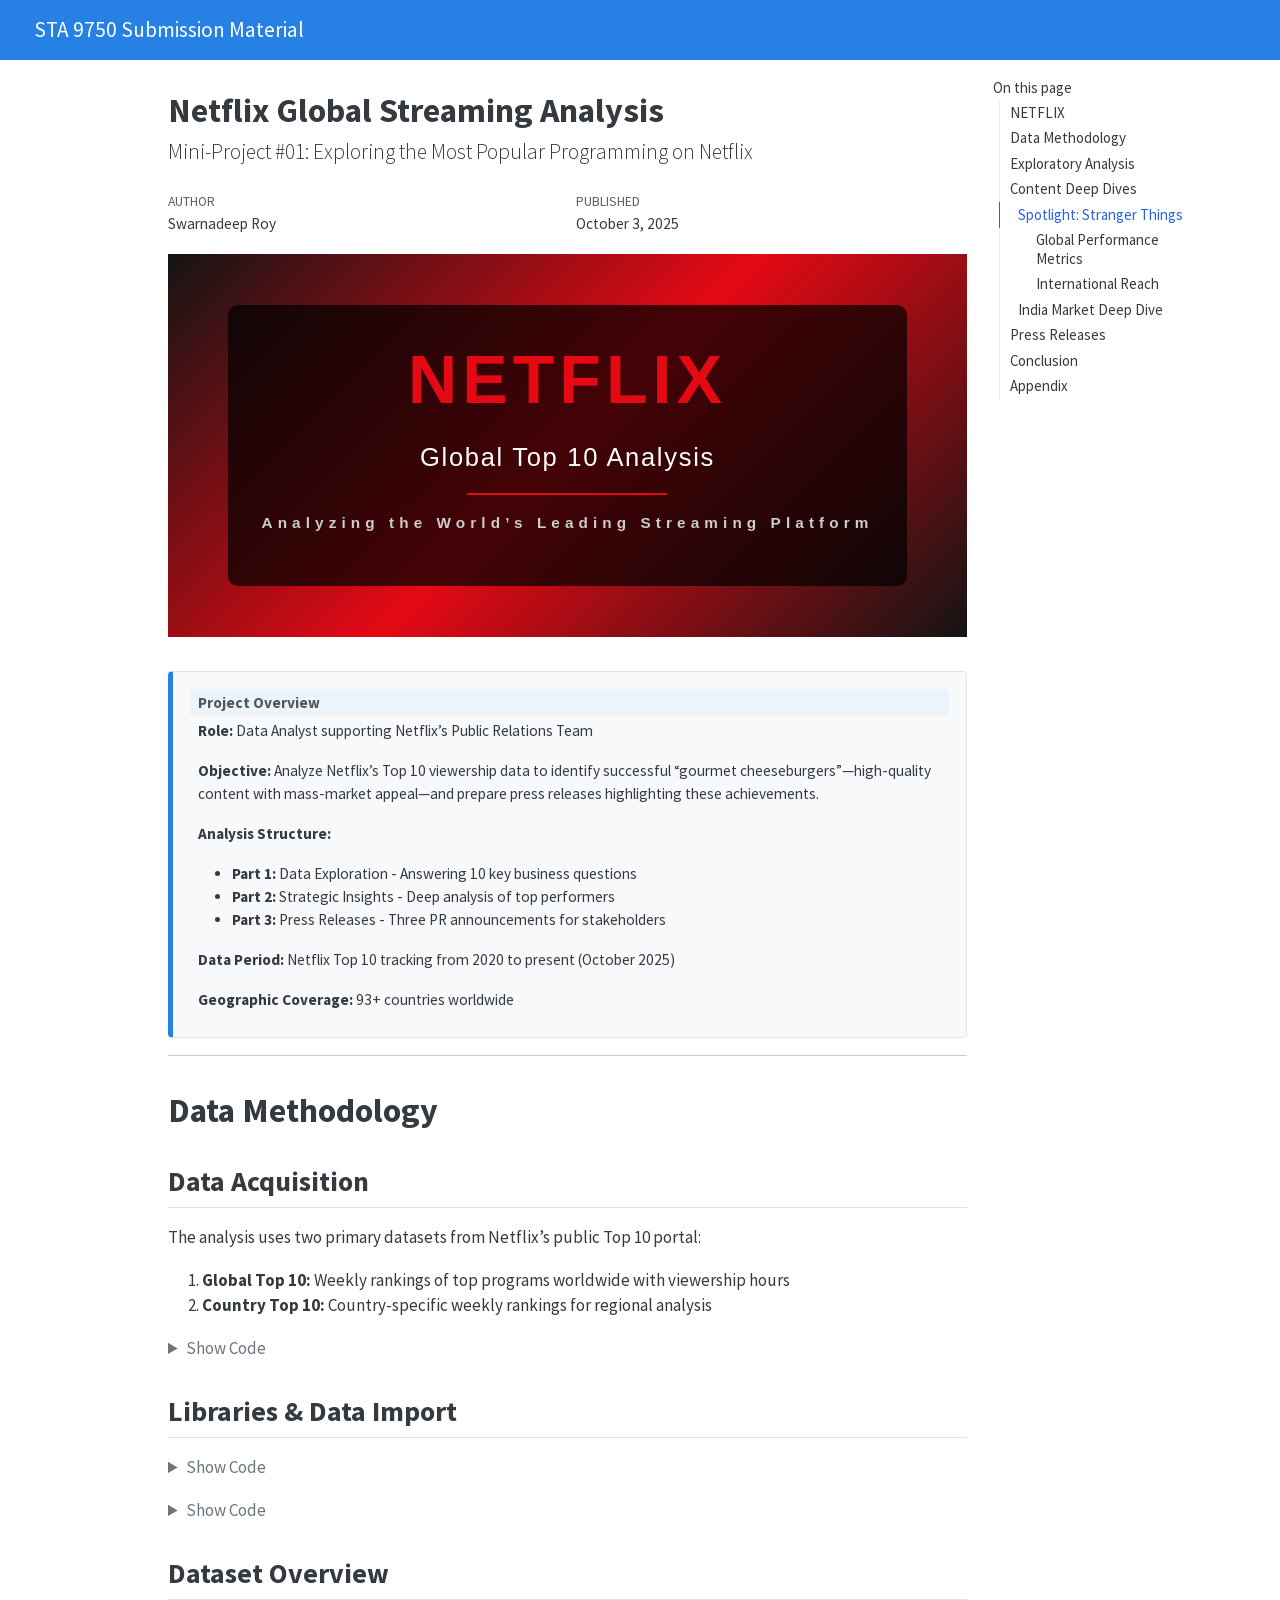
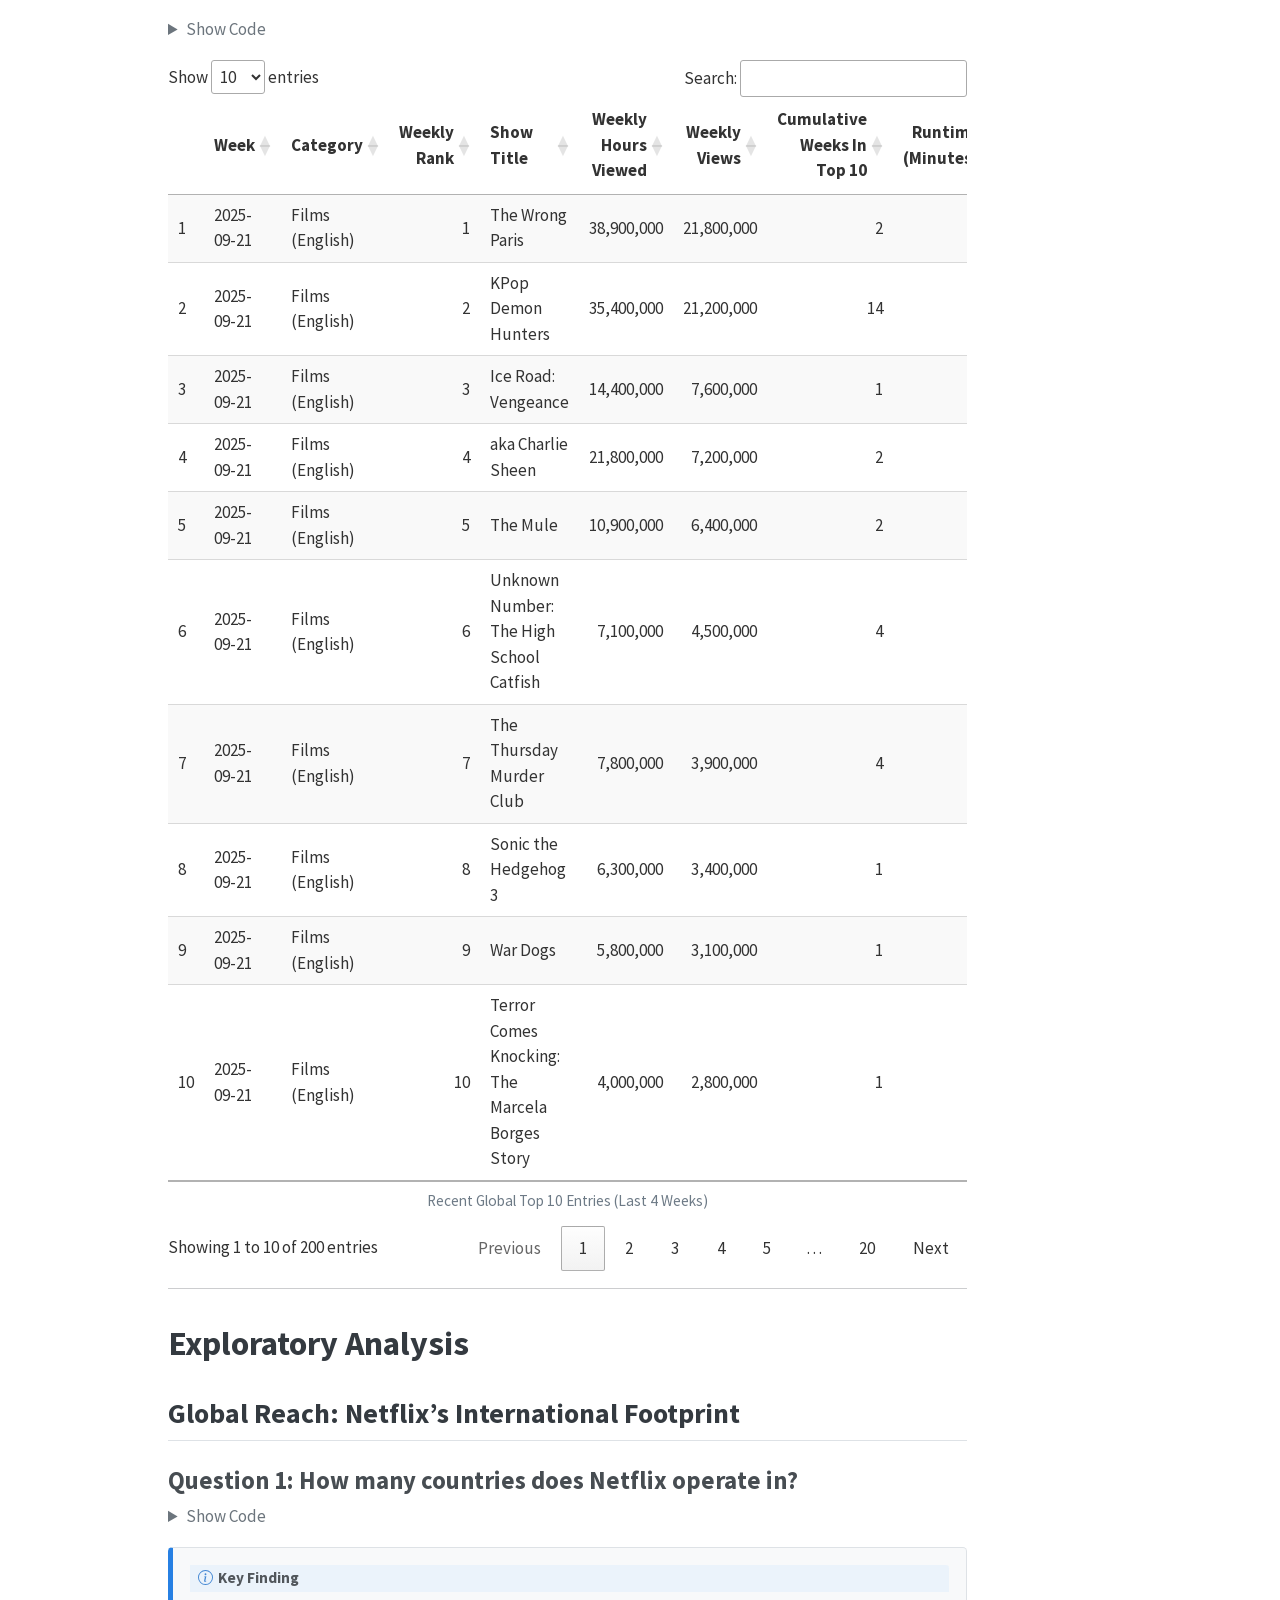
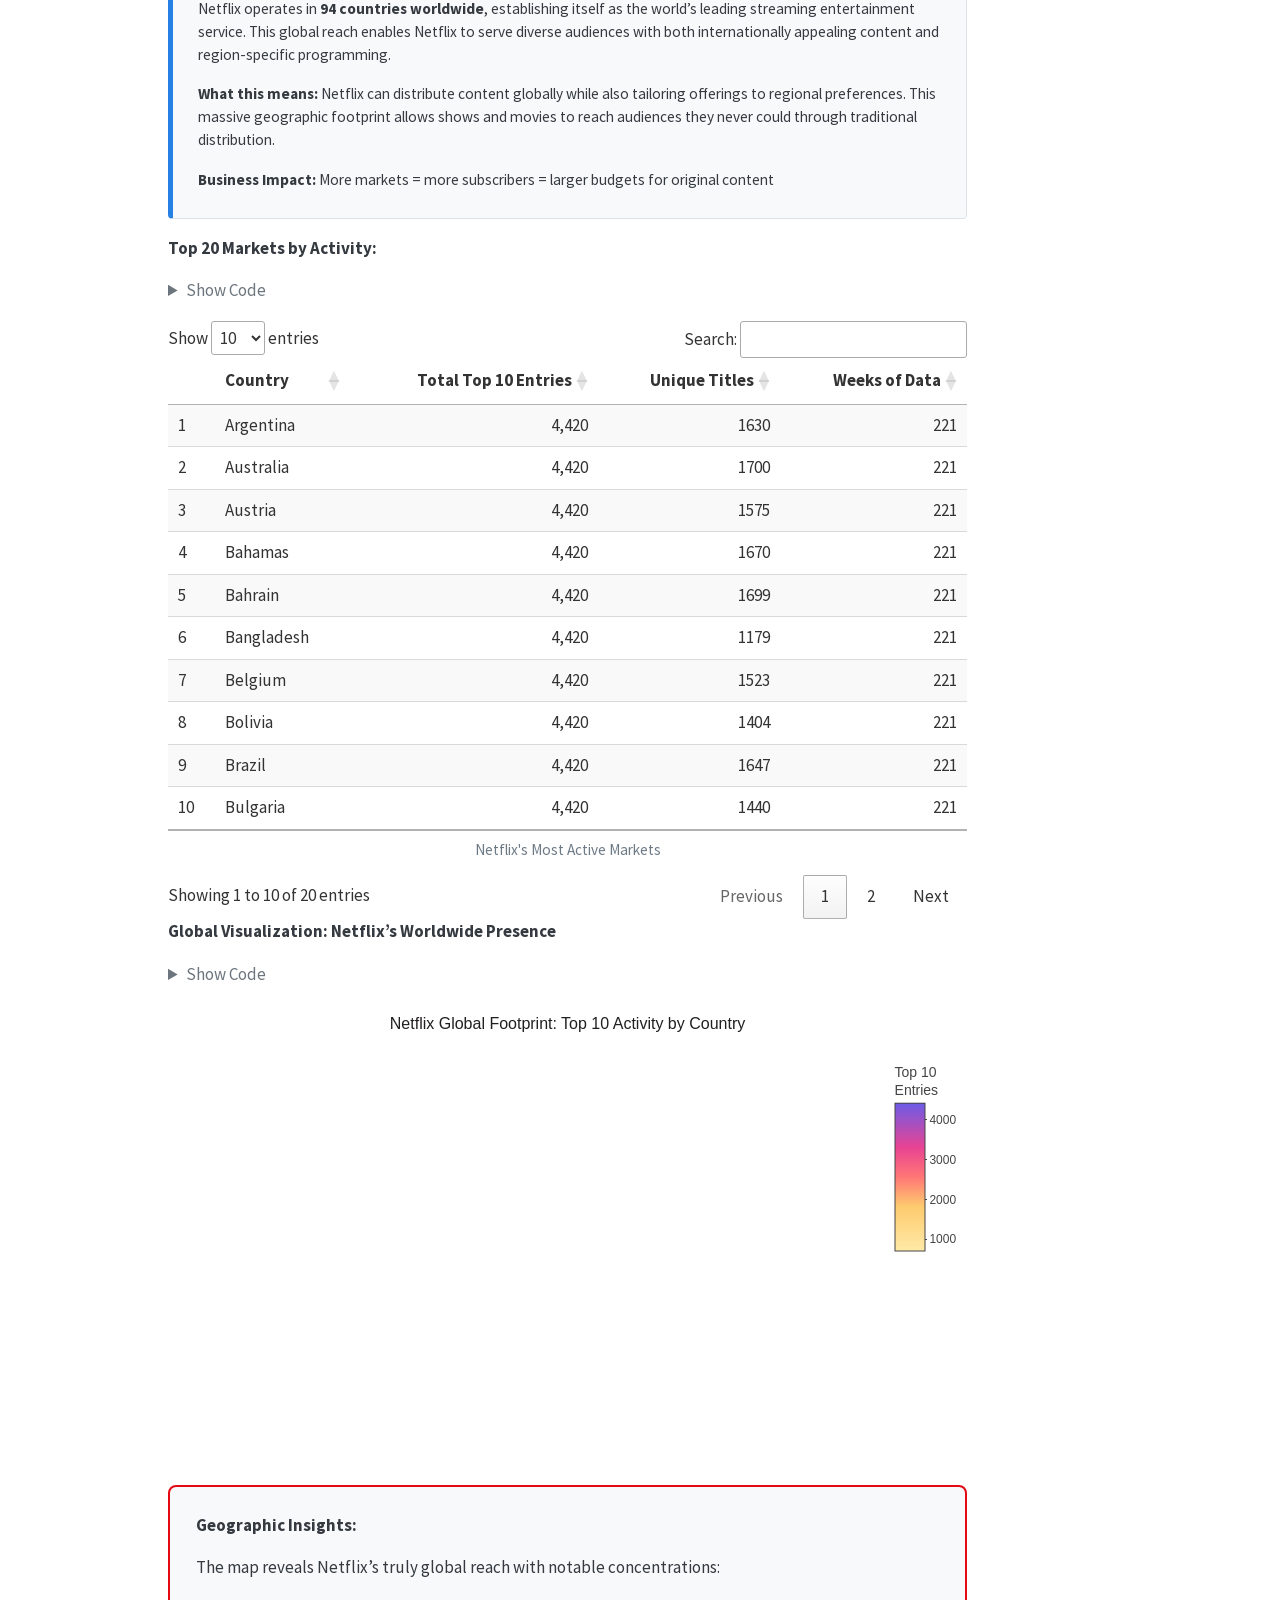
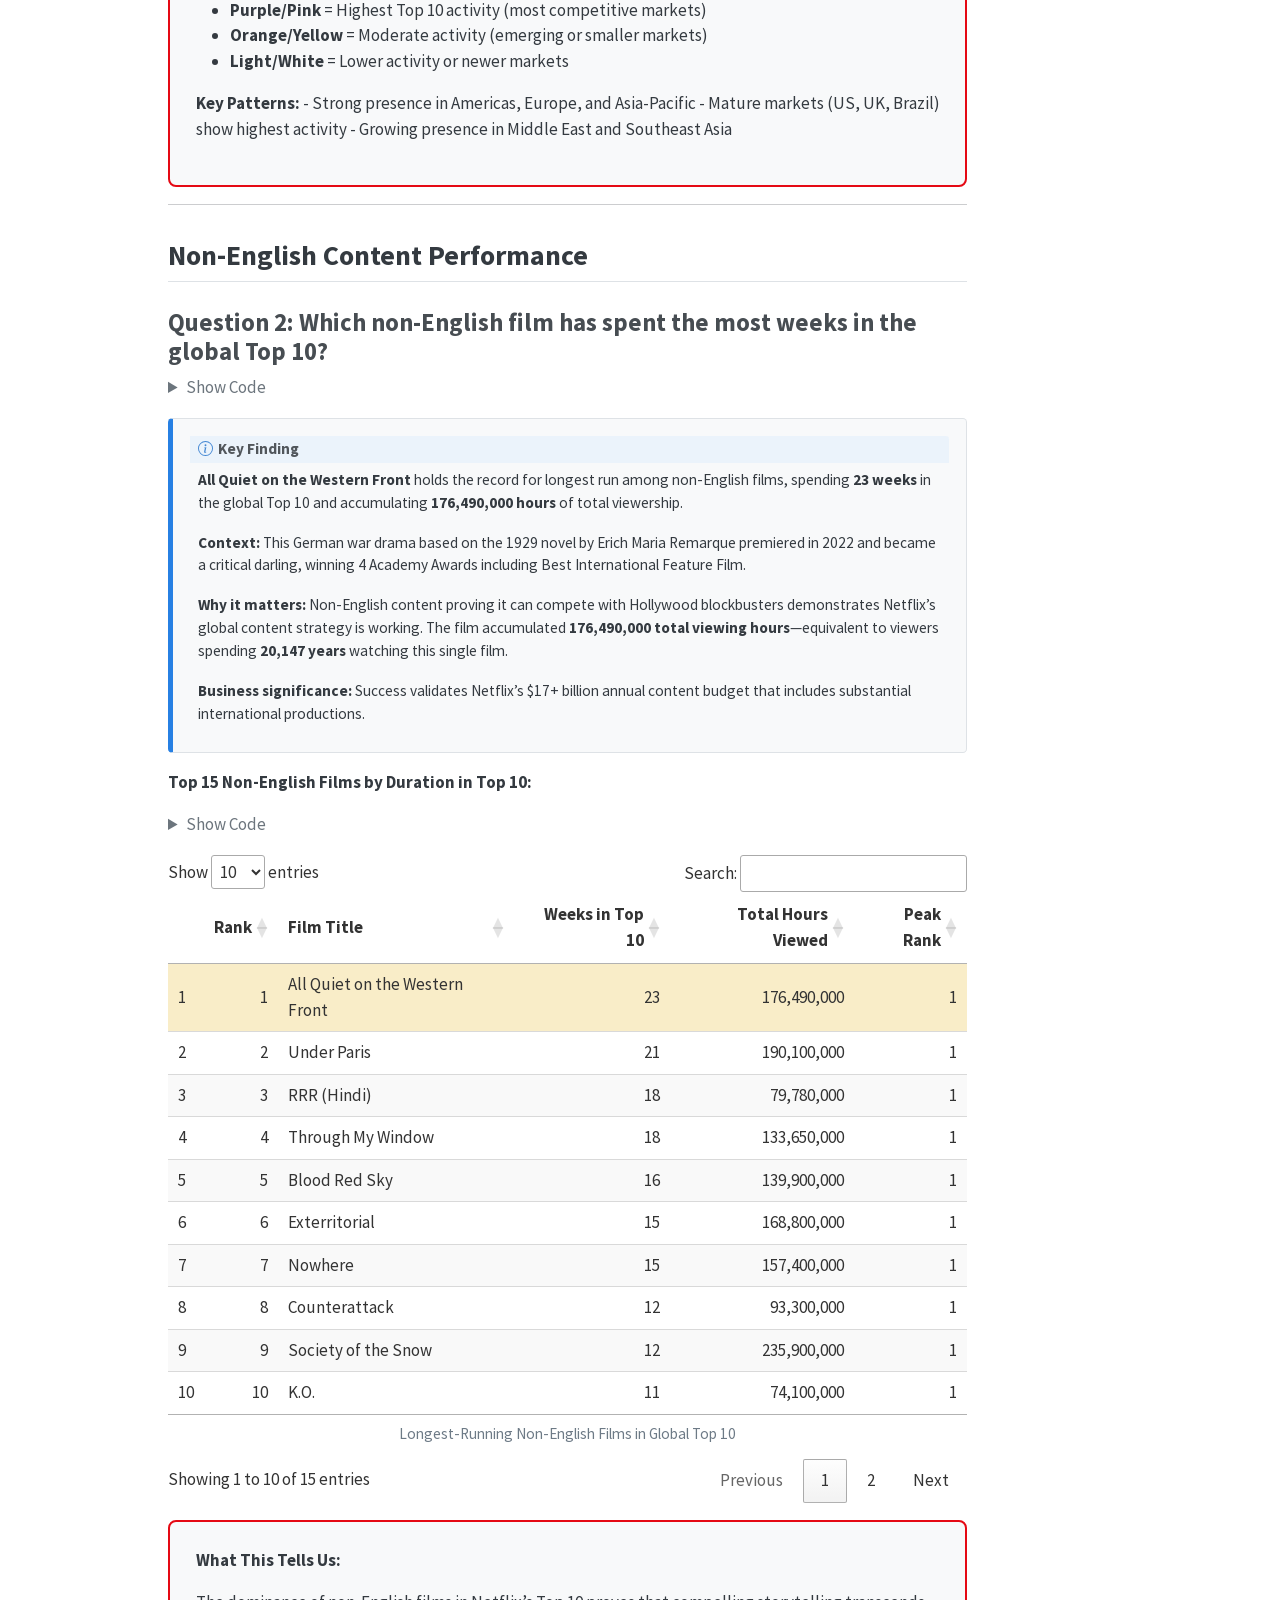
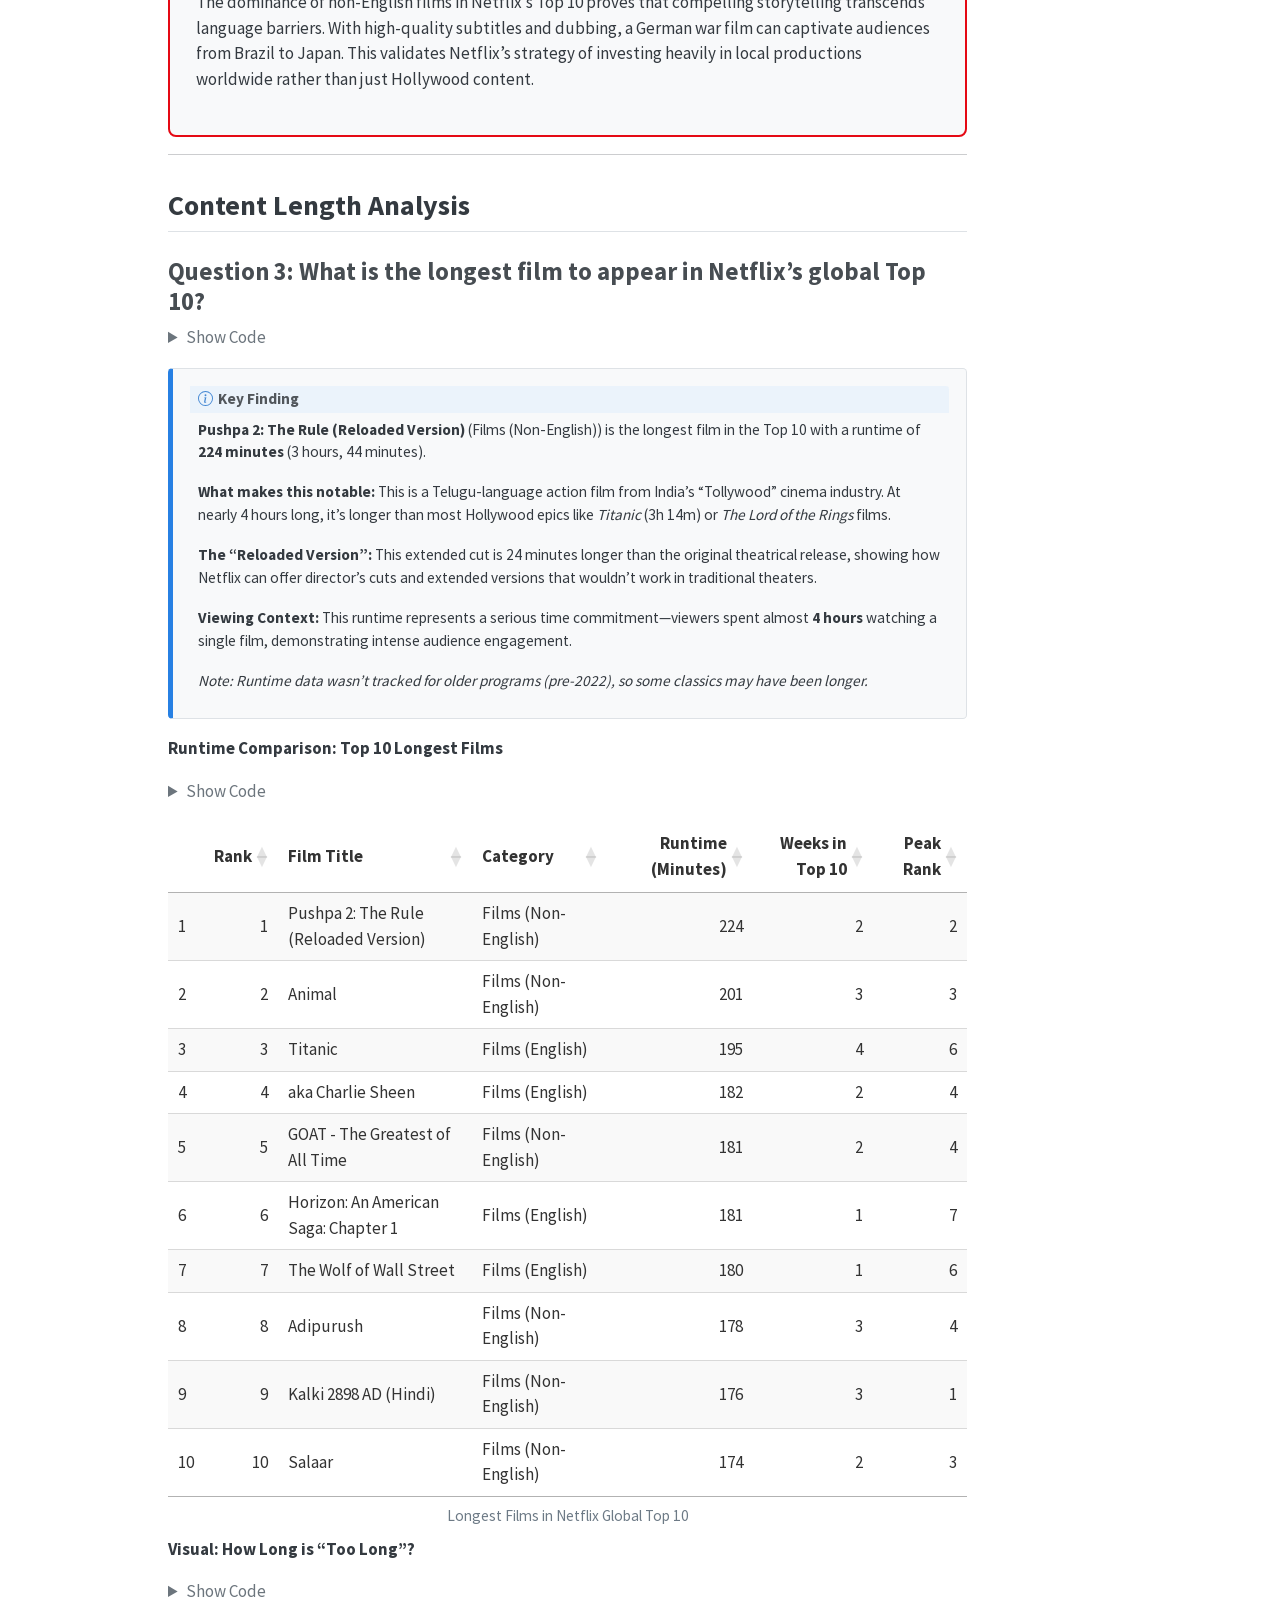
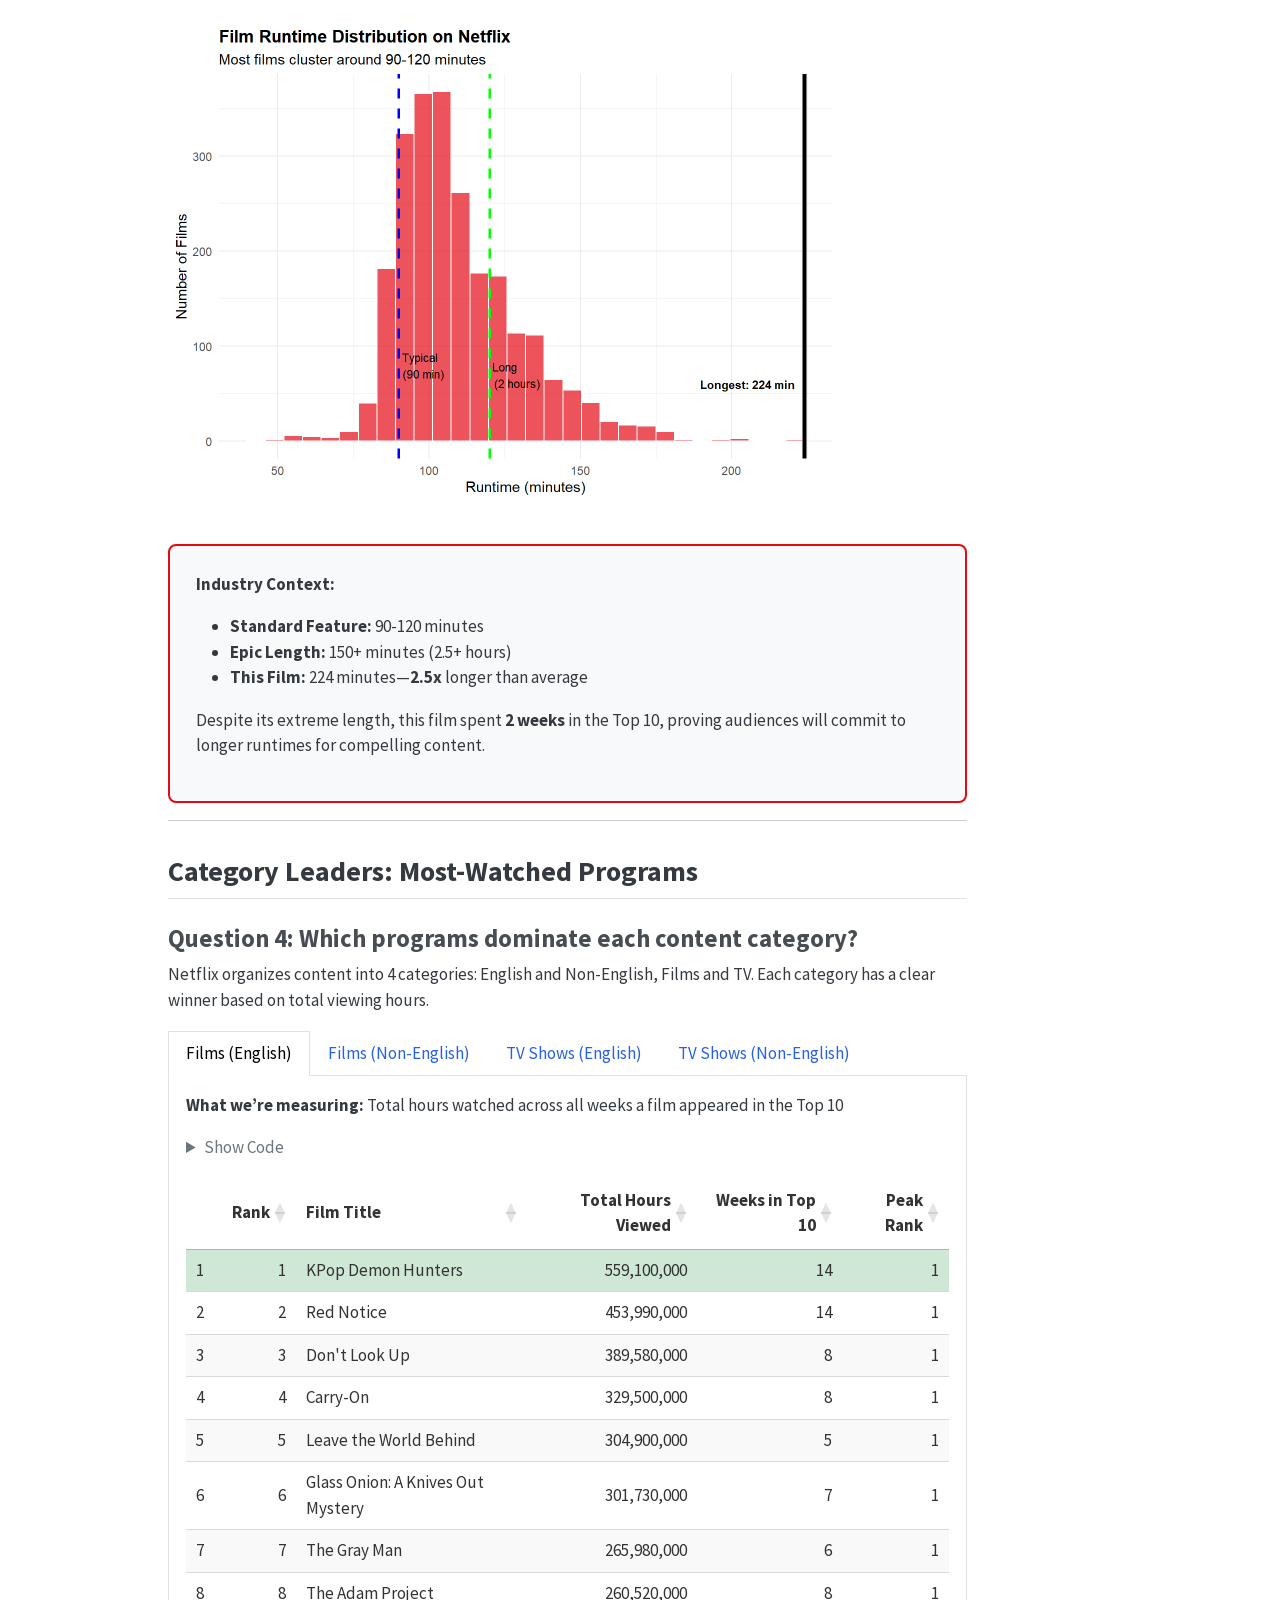
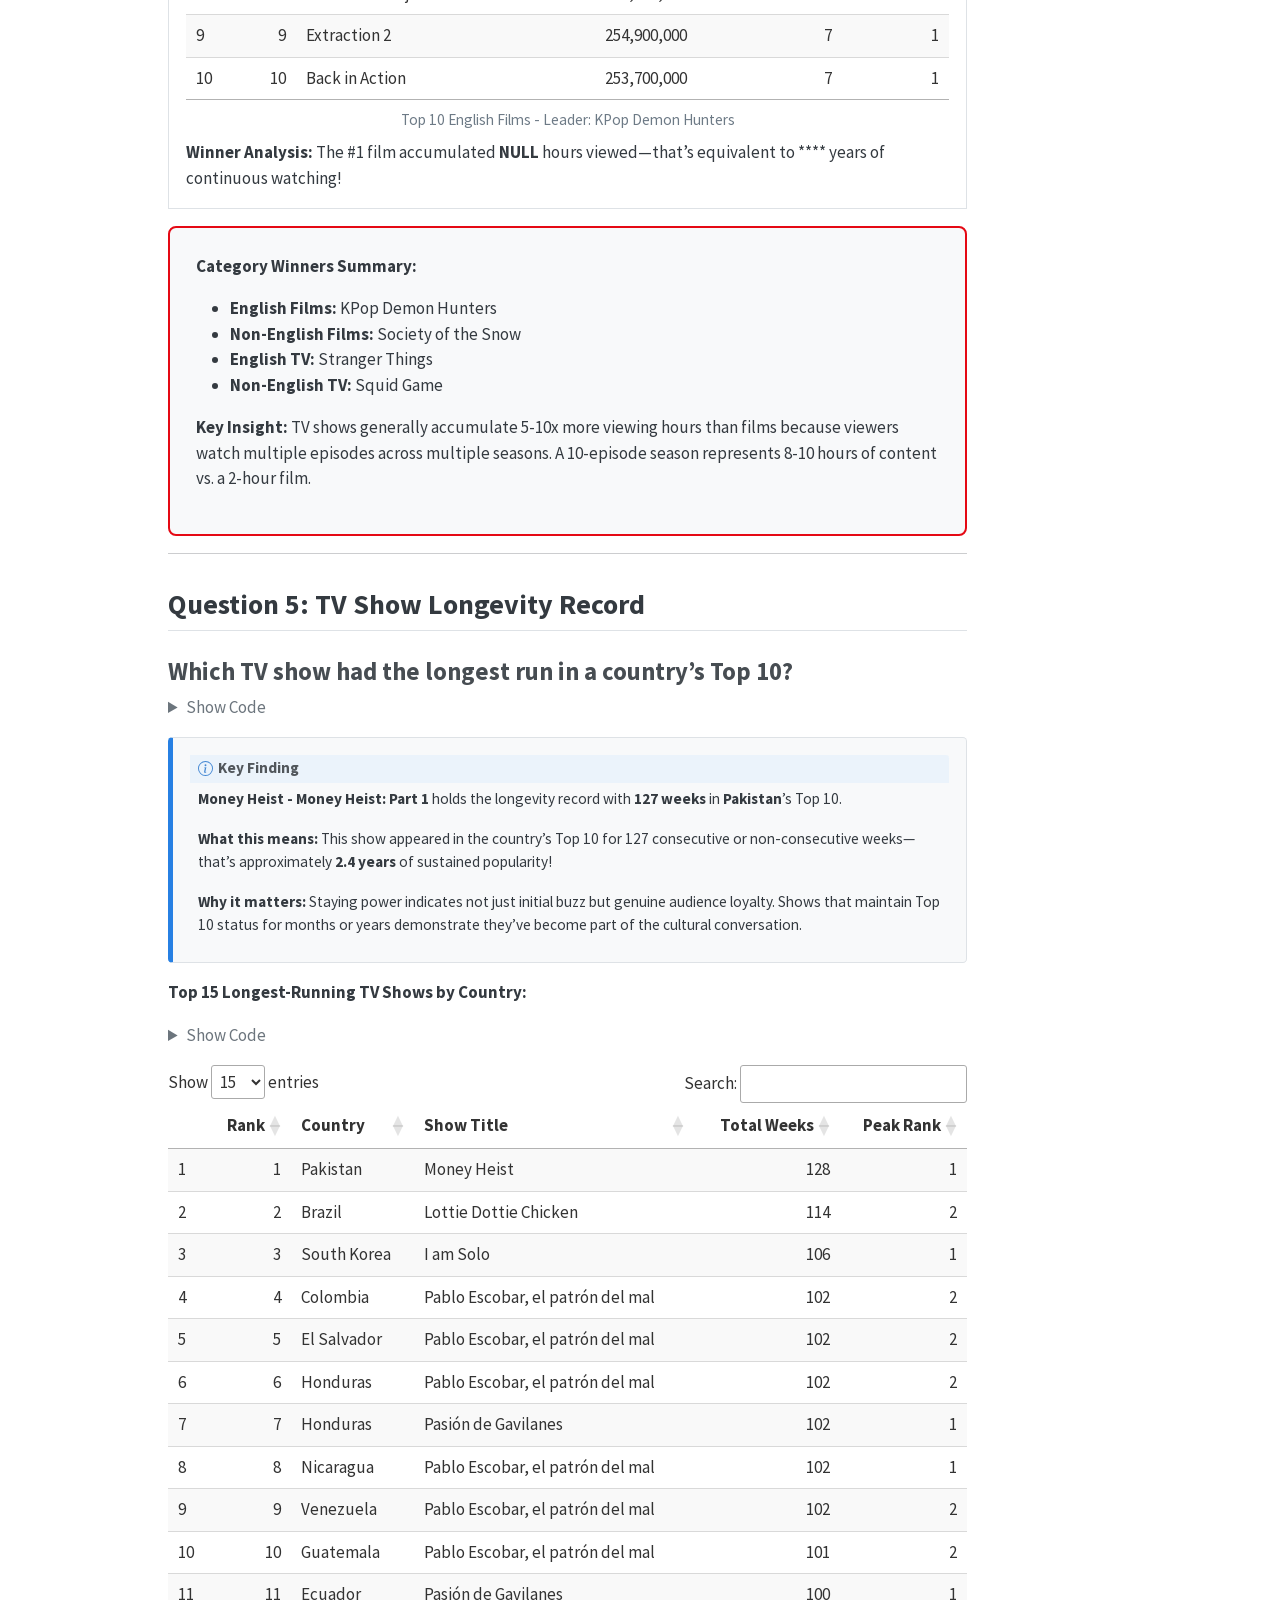
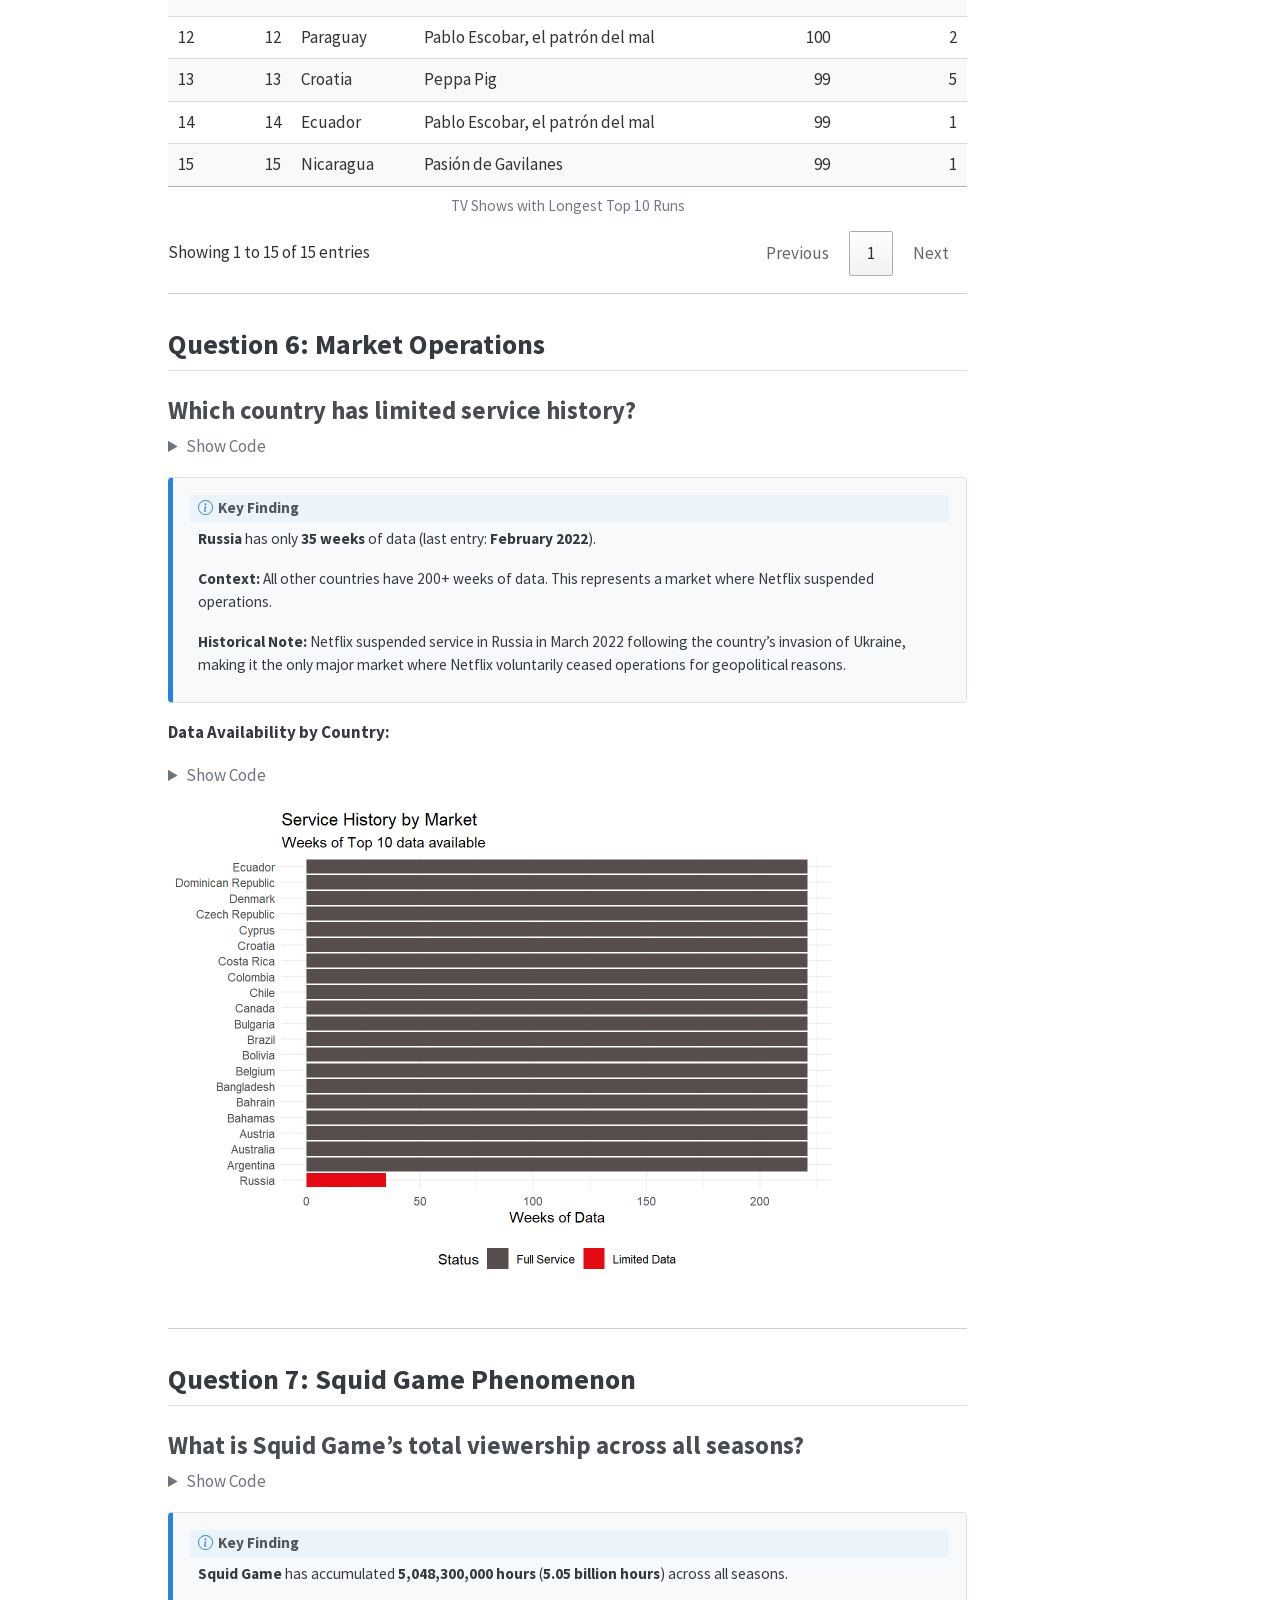
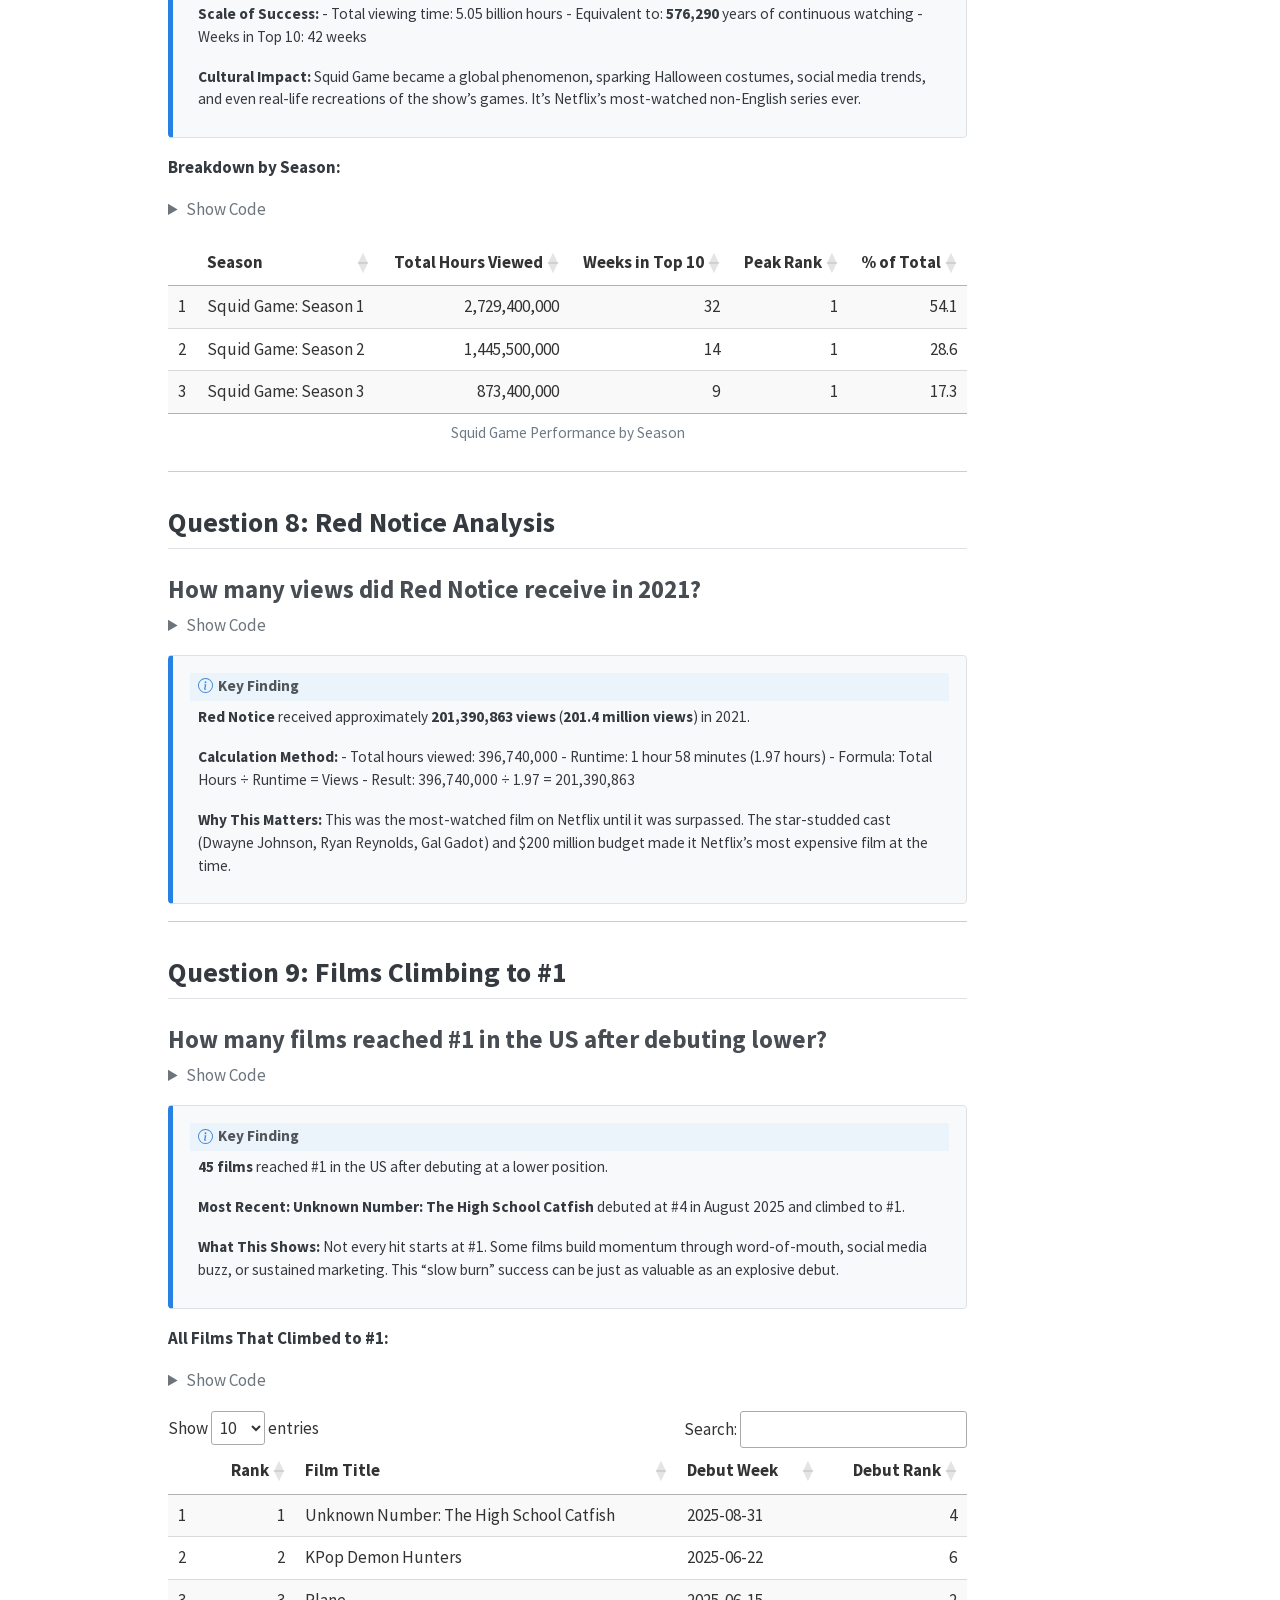
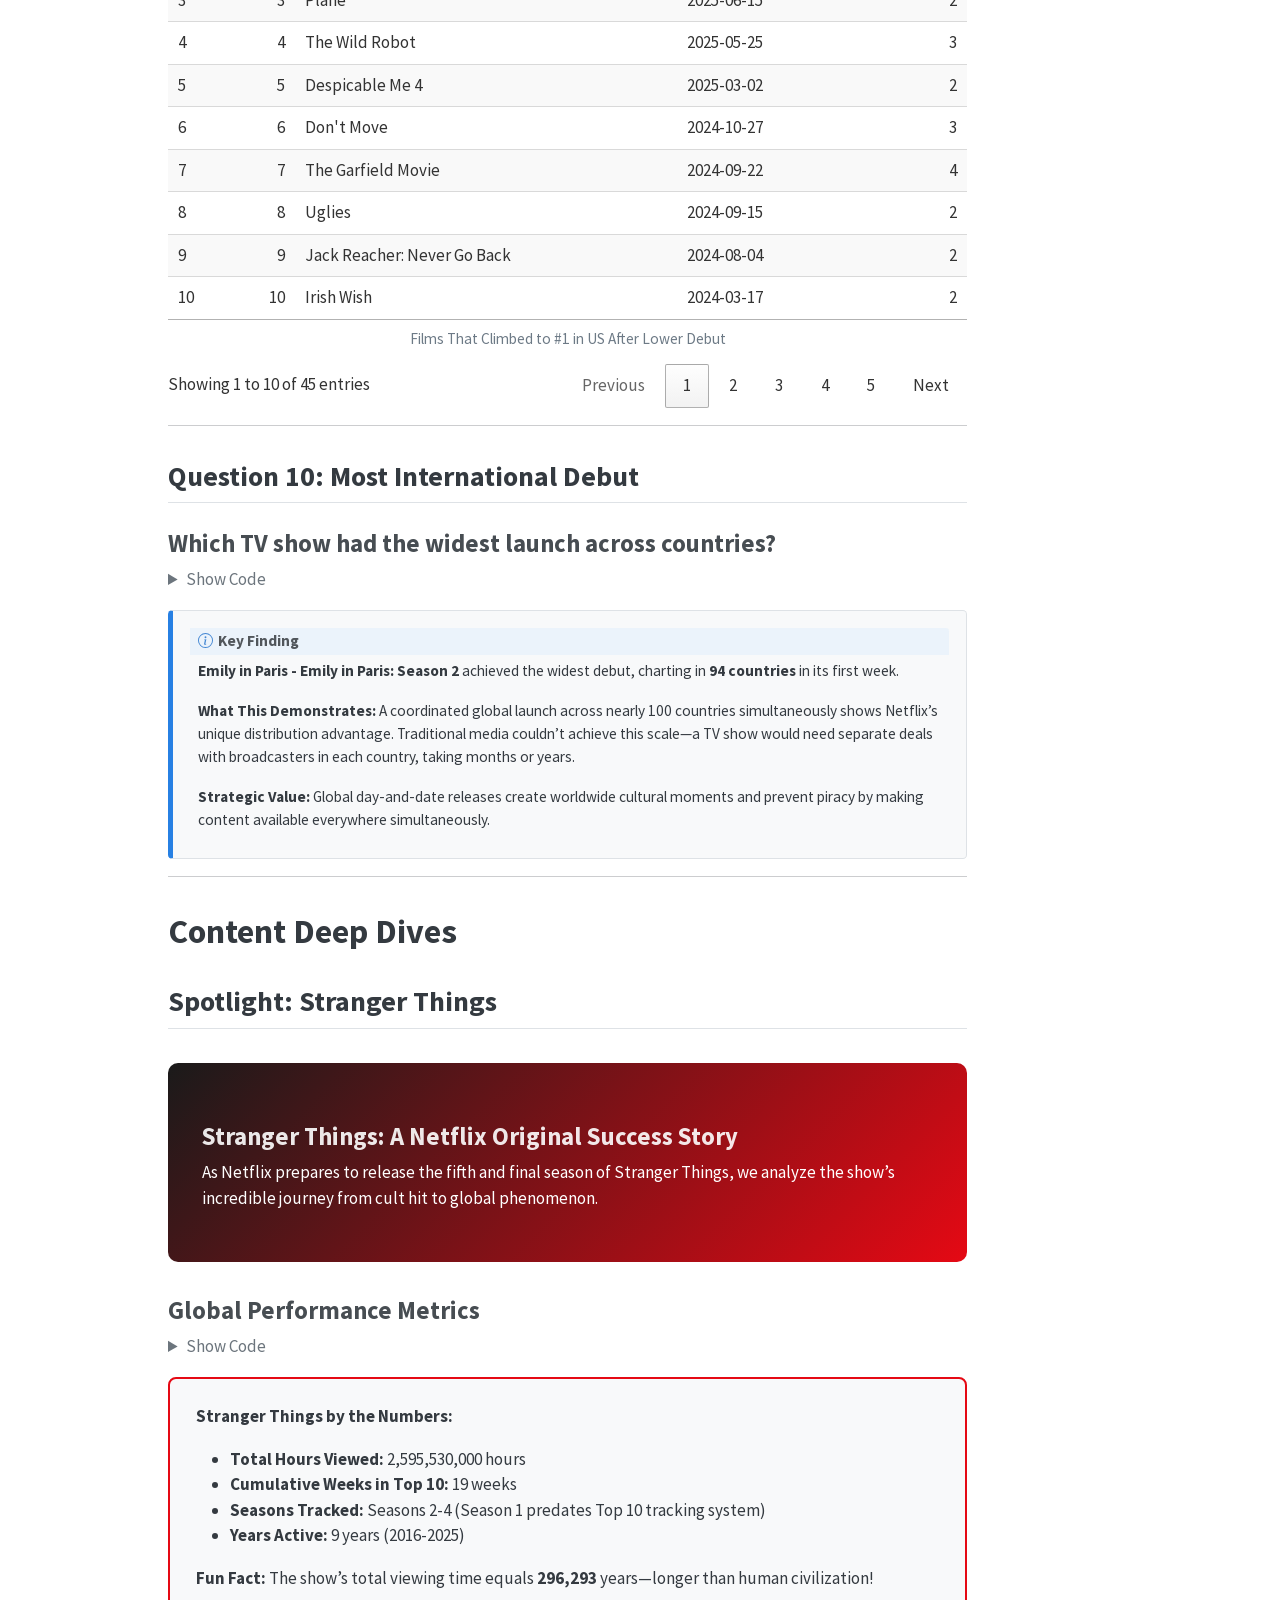
==== docs/mp01.html @ e8c3fcf9 "Add mp02 with embedded policy document" ====
<!DOCTYPE html>
<html xmlns="http://www.w3.org/1999/xhtml" lang="en" xml:lang="en"><head>

<meta charset="utf-8">
<meta name="generator" content="quarto-1.8.24">

<meta name="viewport" content="width=device-width, initial-scale=1.0, user-scalable=yes">

<meta name="author" content="Swarnadeep Roy">
<meta name="dcterms.date" content="2025-10-03">

<title>Netflix Global Streaming Analysis – STA 9750 Submission Material</title>
<style>
code{white-space: pre-wrap;}
span.smallcaps{font-variant: small-caps;}
div.columns{display: flex; gap: min(4vw, 1.5em);}
div.column{flex: auto; overflow-x: auto;}
div.hanging-indent{margin-left: 1.5em; text-indent: -1.5em;}
ul.task-list{list-style: none;}
ul.task-list li input[type="checkbox"] {
width: 0.8em;
margin: 0 0.8em 0.2em -1em;  vertical-align: middle;
}

html { -webkit-text-size-adjust: 100%; }
pre > code.sourceCode { white-space: pre; position: relative; }
pre > code.sourceCode > span { display: inline-block; line-height: 1.25; }
pre > code.sourceCode > span:empty { height: 1.2em; }
.sourceCode { overflow: visible; }
code.sourceCode > span { color: inherit; text-decoration: inherit; }
div.sourceCode { margin: 1em 0; }
pre.sourceCode { margin: 0; }
@media screen {
div.sourceCode { overflow: auto; }
}
@media print {
pre > code.sourceCode { white-space: pre-wrap; }
pre > code.sourceCode > span { text-indent: -5em; padding-left: 5em; }
}
pre.numberSource code
{ counter-reset: source-line 0; }
pre.numberSource code > span
{ position: relative; left: -4em; counter-increment: source-line; }
pre.numberSource code > span > a:first-child::before
{ content: counter(source-line);
position: relative; left: -1em; text-align: right; vertical-align: baseline;
border: none; display: inline-block;
-webkit-touch-callout: none; -webkit-user-select: none;
-khtml-user-select: none; -moz-user-select: none;
-ms-user-select: none; user-select: none;
padding: 0 4px; width: 4em;
}
pre.numberSource { margin-left: 3em; padding-left: 4px; }
div.sourceCode
{ }
@media screen {
pre > code.sourceCode > span > a:first-child::before { text-decoration: underline; }
}
</style>


<script>const headroomChanged = new CustomEvent("quarto-hrChanged", {
  detail: {},
  bubbles: true,
  cancelable: false,
  composed: false,
});

const announceDismiss = () => {
  const annEl = window.document.getElementById("quarto-announcement");
  if (annEl) {
    annEl.remove();

    const annId = annEl.getAttribute("data-announcement-id");
    window.localStorage.setItem(`quarto-announce-${annId}`, "true");
  }
};

const announceRegister = () => {
  const annEl = window.document.getElementById("quarto-announcement");
  if (annEl) {
    const annId = annEl.getAttribute("data-announcement-id");
    const isDismissed =
      window.localStorage.getItem(`quarto-announce-${annId}`) || false;
    if (isDismissed) {
      announceDismiss();
      return;
    } else {
      annEl.classList.remove("hidden");
    }

    const actionEl = annEl.querySelector(".quarto-announcement-action");
    if (actionEl) {
      actionEl.addEventListener("click", function (e) {
        e.preventDefault();
        // Hide the bar immediately
        announceDismiss();
      });
    }
  }
};

window.document.addEventListener("DOMContentLoaded", function () {
  let init = false;

  announceRegister();

  // Manage the back to top button, if one is present.
  let lastScrollTop = window.pageYOffset || document.documentElement.scrollTop;
  const scrollDownBuffer = 5;
  const scrollUpBuffer = 35;
  const btn = document.getElementById("quarto-back-to-top");
  const hideBackToTop = () => {
    btn.style.display = "none";
  };
  const showBackToTop = () => {
    btn.style.display = "inline-block";
  };
  if (btn) {
    window.document.addEventListener(
      "scroll",
      function () {
        const currentScrollTop =
          window.pageYOffset || document.documentElement.scrollTop;

        // Shows and hides the button 'intelligently' as the user scrolls
        if (currentScrollTop - scrollDownBuffer > lastScrollTop) {
          hideBackToTop();
          lastScrollTop = currentScrollTop <= 0 ? 0 : currentScrollTop;
        } else if (currentScrollTop < lastScrollTop - scrollUpBuffer) {
          showBackToTop();
          lastScrollTop = currentScrollTop <= 0 ? 0 : currentScrollTop;
        }

        // Show the button at the bottom, hides it at the top
        if (currentScrollTop <= 0) {
          hideBackToTop();
        } else if (
          window.innerHeight + currentScrollTop >=
          document.body.offsetHeight
        ) {
          showBackToTop();
        }
      },
      false
    );
  }

  function throttle(func, wait) {
    var timeout;
    return function () {
      const context = this;
      const args = arguments;
      const later = function () {
        clearTimeout(timeout);
        timeout = null;
        func.apply(context, args);
      };

      if (!timeout) {
        timeout = setTimeout(later, wait);
      }
    };
  }

  function headerOffset() {
    // Set an offset if there is are fixed top navbar
    const headerEl = window.document.querySelector("header.fixed-top");
    if (headerEl) {
      return headerEl.clientHeight;
    } else {
      return 0;
    }
  }

  function footerOffset() {
    const footerEl = window.document.querySelector("footer.footer");
    if (footerEl) {
      return footerEl.clientHeight;
    } else {
      return 0;
    }
  }

  function dashboardOffset() {
    const dashboardNavEl = window.document.getElementById(
      "quarto-dashboard-header"
    );
    if (dashboardNavEl !== null) {
      return dashboardNavEl.clientHeight;
    } else {
      return 0;
    }
  }

  function updateDocumentOffsetWithoutAnimation() {
    updateDocumentOffset(false);
  }

  function updateDocumentOffset(animated) {
    // set body offset
    const topOffset = headerOffset();
    const bodyOffset = topOffset + footerOffset() + dashboardOffset();
    const bodyEl = window.document.body;
    bodyEl.setAttribute("data-bs-offset", topOffset);
    bodyEl.style.paddingTop = topOffset + "px";

    // deal with sidebar offsets
    const sidebars = window.document.querySelectorAll(
      ".sidebar, .headroom-target"
    );
    sidebars.forEach((sidebar) => {
      if (!animated) {
        sidebar.classList.add("notransition");
        // Remove the no transition class after the animation has time to complete
        setTimeout(function () {
          sidebar.classList.remove("notransition");
        }, 201);
      }

      if (window.Headroom && sidebar.classList.contains("sidebar-unpinned")) {
        sidebar.style.top = "0";
        sidebar.style.maxHeight = "100vh";
      } else {
        sidebar.style.top = topOffset + "px";
        sidebar.style.maxHeight = "calc(100vh - " + topOffset + "px)";
      }
    });

    // allow space for footer
    const mainContainer = window.document.querySelector(".quarto-container");
    if (mainContainer) {
      mainContainer.style.minHeight = "calc(100vh - " + bodyOffset + "px)";
    }

    // link offset
    let linkStyle = window.document.querySelector("#quarto-target-style");
    if (!linkStyle) {
      linkStyle = window.document.createElement("style");
      linkStyle.setAttribute("id", "quarto-target-style");
      window.document.head.appendChild(linkStyle);
    }
    while (linkStyle.firstChild) {
      linkStyle.removeChild(linkStyle.firstChild);
    }
    if (topOffset > 0) {
      linkStyle.appendChild(
        window.document.createTextNode(`
      section:target::before {
        content: "";
        display: block;
        height: ${topOffset}px;
        margin: -${topOffset}px 0 0;
      }`)
      );
    }
    if (init) {
      window.dispatchEvent(headroomChanged);
    }
    init = true;
  }

  // initialize headroom
  var header = window.document.querySelector("#quarto-header");
  if (header && window.Headroom) {
    const headroom = new window.Headroom(header, {
      tolerance: 5,
      onPin: function () {
        const sidebars = window.document.querySelectorAll(
          ".sidebar, .headroom-target"
        );
        sidebars.forEach((sidebar) => {
          sidebar.classList.remove("sidebar-unpinned");
        });
        updateDocumentOffset();
      },
      onUnpin: function () {
        const sidebars = window.document.querySelectorAll(
          ".sidebar, .headroom-target"
        );
        sidebars.forEach((sidebar) => {
          sidebar.classList.add("sidebar-unpinned");
        });
        updateDocumentOffset();
      },
    });
    headroom.init();

    let frozen = false;
    window.quartoToggleHeadroom = function () {
      if (frozen) {
        headroom.unfreeze();
        frozen = false;
      } else {
        headroom.freeze();
        frozen = true;
      }
    };
  }

  window.addEventListener(
    "hashchange",
    function (e) {
      if (
        getComputedStyle(document.documentElement).scrollBehavior !== "smooth"
      ) {
        window.scrollTo(0, window.pageYOffset - headerOffset());
      }
    },
    false
  );

  // Observe size changed for the header
  const headerEl = window.document.querySelector("header.fixed-top");
  if (headerEl && window.ResizeObserver) {
    const observer = new window.ResizeObserver(() => {
      setTimeout(updateDocumentOffsetWithoutAnimation, 0);
    });
    observer.observe(headerEl, {
      attributes: true,
      childList: true,
      characterData: true,
    });
  } else {
    window.addEventListener(
      "resize",
      throttle(updateDocumentOffsetWithoutAnimation, 50)
    );
  }
  setTimeout(updateDocumentOffsetWithoutAnimation, 250);

  // fixup index.html links if we aren't on the filesystem
  if (window.location.protocol !== "file:") {
    const links = window.document.querySelectorAll("a");
    for (let i = 0; i < links.length; i++) {
      if (links[i].href) {
        links[i].dataset.originalHref = links[i].href;
        links[i].href = links[i].href.replace(/\/index\.html/, "/");
      }
    }

    // Fixup any sharing links that require urls
    // Append url to any sharing urls
    const sharingLinks = window.document.querySelectorAll(
      "a.sidebar-tools-main-item, a.quarto-navigation-tool, a.quarto-navbar-tools, a.quarto-navbar-tools-item"
    );
    for (let i = 0; i < sharingLinks.length; i++) {
      const sharingLink = sharingLinks[i];
      const href = sharingLink.getAttribute("href");
      if (href) {
        sharingLink.setAttribute(
          "href",
          href.replace("|url|", window.location.href)
        );
      }
    }

    // Scroll the active navigation item into view, if necessary
    const navSidebar = window.document.querySelector("nav#quarto-sidebar");
    if (navSidebar) {
      // Find the active item
      const activeItem = navSidebar.querySelector("li.sidebar-item a.active");
      if (activeItem) {
        // Wait for the scroll height and height to resolve by observing size changes on the
        // nav element that is scrollable
        const resizeObserver = new ResizeObserver((_entries) => {
          // The bottom of the element
          const elBottom = activeItem.offsetTop;
          const viewBottom = navSidebar.scrollTop + navSidebar.clientHeight;

          // The element height and scroll height are the same, then we are still loading
          if (viewBottom !== navSidebar.scrollHeight) {
            // Determine if the item isn't visible and scroll to it
            if (elBottom >= viewBottom) {
              navSidebar.scrollTop = elBottom;
            }

            // stop observing now since we've completed the scroll
            resizeObserver.unobserve(navSidebar);
          }
        });
        resizeObserver.observe(navSidebar);
      }
    }
  }
});
</script>
<script>/*!
 * headroom.js v0.12.0 - Give your page some headroom. Hide your header until you need it
 * Copyright (c) 2020 Nick Williams - http://wicky.nillia.ms/headroom.js
 * License: MIT
 */

!function(t,n){"object"==typeof exports&&"undefined"!=typeof module?module.exports=n():"function"==typeof define&&define.amd?define(n):(t=t||self).Headroom=n()}(this,function(){"use strict";function t(){return"undefined"!=typeof window}function d(t){return function(t){return t&&t.document&&function(t){return 9===t.nodeType}(t.document)}(t)?function(t){var n=t.document,o=n.body,s=n.documentElement;return{scrollHeight:function(){return Math.max(o.scrollHeight,s.scrollHeight,o.offsetHeight,s.offsetHeight,o.clientHeight,s.clientHeight)},height:function(){return t.innerHeight||s.clientHeight||o.clientHeight},scrollY:function(){return void 0!==t.pageYOffset?t.pageYOffset:(s||o.parentNode||o).scrollTop}}}(t):function(t){return{scrollHeight:function(){return Math.max(t.scrollHeight,t.offsetHeight,t.clientHeight)},height:function(){return Math.max(t.offsetHeight,t.clientHeight)},scrollY:function(){return t.scrollTop}}}(t)}function n(t,s,e){var n,o=function(){var n=!1;try{var t={get passive(){n=!0}};window.addEventListener("test",t,t),window.removeEventListener("test",t,t)}catch(t){n=!1}return n}(),i=!1,r=d(t),l=r.scrollY(),a={};function c(){var t=Math.round(r.scrollY()),n=r.height(),o=r.scrollHeight();a.scrollY=t,a.lastScrollY=l,a.direction=l<t?"down":"up",a.distance=Math.abs(t-l),a.isOutOfBounds=t<0||o<t+n,a.top=t<=s.offset[a.direction],a.bottom=o<=t+n,a.toleranceExceeded=a.distance>s.tolerance[a.direction],e(a),l=t,i=!1}function h(){i||(i=!0,n=requestAnimationFrame(c))}var u=!!o&&{passive:!0,capture:!1};return t.addEventListener("scroll",h,u),c(),{destroy:function(){cancelAnimationFrame(n),t.removeEventListener("scroll",h,u)}}}function o(t){return t===Object(t)?t:{down:t,up:t}}function s(t,n){n=n||{},Object.assign(this,s.options,n),this.classes=Object.assign({},s.options.classes,n.classes),this.elem=t,this.tolerance=o(this.tolerance),this.offset=o(this.offset),this.initialised=!1,this.frozen=!1}return s.prototype={constructor:s,init:function(){return s.cutsTheMustard&&!this.initialised&&(this.addClass("initial"),this.initialised=!0,setTimeout(function(t){t.scrollTracker=n(t.scroller,{offset:t.offset,tolerance:t.tolerance},t.update.bind(t))},100,this)),this},destroy:function(){this.initialised=!1,Object.keys(this.classes).forEach(this.removeClass,this),this.scrollTracker.destroy()},unpin:function(){!this.hasClass("pinned")&&this.hasClass("unpinned")||(this.addClass("unpinned"),this.removeClass("pinned"),this.onUnpin&&this.onUnpin.call(this))},pin:function(){this.hasClass("unpinned")&&(this.addClass("pinned"),this.removeClass("unpinned"),this.onPin&&this.onPin.call(this))},freeze:function(){this.frozen=!0,this.addClass("frozen")},unfreeze:function(){this.frozen=!1,this.removeClass("frozen")},top:function(){this.hasClass("top")||(this.addClass("top"),this.removeClass("notTop"),this.onTop&&this.onTop.call(this))},notTop:function(){this.hasClass("notTop")||(this.addClass("notTop"),this.removeClass("top"),this.onNotTop&&this.onNotTop.call(this))},bottom:function(){this.hasClass("bottom")||(this.addClass("bottom"),this.removeClass("notBottom"),this.onBottom&&this.onBottom.call(this))},notBottom:function(){this.hasClass("notBottom")||(this.addClass("notBottom"),this.removeClass("bottom"),this.onNotBottom&&this.onNotBottom.call(this))},shouldUnpin:function(t){return"down"===t.direction&&!t.top&&t.toleranceExceeded},shouldPin:function(t){return"up"===t.direction&&t.toleranceExceeded||t.top},addClass:function(t){this.elem.classList.add.apply(this.elem.classList,this.classes[t].split(" "))},removeClass:function(t){this.elem.classList.remove.apply(this.elem.classList,this.classes[t].split(" "))},hasClass:function(t){return this.classes[t].split(" ").every(function(t){return this.classList.contains(t)},this.elem)},update:function(t){t.isOutOfBounds||!0!==this.frozen&&(t.top?this.top():this.notTop(),t.bottom?this.bottom():this.notBottom(),this.shouldUnpin(t)?this.unpin():this.shouldPin(t)&&this.pin())}},s.options={tolerance:{up:0,down:0},offset:0,scroller:t()?window:null,classes:{frozen:"headroom--frozen",pinned:"headroom--pinned",unpinned:"headroom--unpinned",top:"headroom--top",notTop:"headroom--not-top",bottom:"headroom--bottom",notBottom:"headroom--not-bottom",initial:"headroom"}},s.cutsTheMustard=!!(t()&&function(){}.bind&&"classList"in document.documentElement&&Object.assign&&Object.keys&&requestAnimationFrame),s});
</script>
<script>/*!
 * clipboard.js v2.0.11
 * https://clipboardjs.com/
 *
 * Licensed MIT © Zeno Rocha
 */
!function(t,e){"object"==typeof exports&&"object"==typeof module?module.exports=e():"function"==typeof define&&define.amd?define([],e):"object"==typeof exports?exports.ClipboardJS=e():t.ClipboardJS=e()}(this,function(){return n={686:function(t,e,n){"use strict";n.d(e,{default:function(){return b}});var e=n(279),i=n.n(e),e=n(370),u=n.n(e),e=n(817),r=n.n(e);function c(t){try{return document.execCommand(t)}catch(t){return}}var a=function(t){t=r()(t);return c("cut"),t};function o(t,e){var n,o,t=(n=t,o="rtl"===document.documentElement.getAttribute("dir"),(t=document.createElement("textarea")).style.fontSize="12pt",t.style.border="0",t.style.padding="0",t.style.margin="0",t.style.position="absolute",t.style[o?"right":"left"]="-9999px",o=window.pageYOffset||document.documentElement.scrollTop,t.style.top="".concat(o,"px"),t.setAttribute("readonly",""),t.value=n,t);return e.container.appendChild(t),e=r()(t),c("copy"),t.remove(),e}var f=function(t){var e=1<arguments.length&&void 0!==arguments[1]?arguments[1]:{container:document.body},n="";return"string"==typeof t?n=o(t,e):t instanceof HTMLInputElement&&!["text","search","url","tel","password"].includes(null==t?void 0:t.type)?n=o(t.value,e):(n=r()(t),c("copy")),n};function l(t){return(l="function"==typeof Symbol&&"symbol"==typeof Symbol.iterator?function(t){return typeof t}:function(t){return t&&"function"==typeof Symbol&&t.constructor===Symbol&&t!==Symbol.prototype?"symbol":typeof t})(t)}var s=function(){var t=0<arguments.length&&void 0!==arguments[0]?arguments[0]:{},e=t.action,n=void 0===e?"copy":e,o=t.container,e=t.target,t=t.text;if("copy"!==n&&"cut"!==n)throw new Error('Invalid "action" value, use either "copy" or "cut"');if(void 0!==e){if(!e||"object"!==l(e)||1!==e.nodeType)throw new Error('Invalid "target" value, use a valid Element');if("copy"===n&&e.hasAttribute("disabled"))throw new Error('Invalid "target" attribute. Please use "readonly" instead of "disabled" attribute');if("cut"===n&&(e.hasAttribute("readonly")||e.hasAttribute("disabled")))throw new Error('Invalid "target" attribute. You can\'t cut text from elements with "readonly" or "disabled" attributes')}return t?f(t,{container:o}):e?"cut"===n?a(e):f(e,{container:o}):void 0};function p(t){return(p="function"==typeof Symbol&&"symbol"==typeof Symbol.iterator?function(t){return typeof t}:function(t){return t&&"function"==typeof Symbol&&t.constructor===Symbol&&t!==Symbol.prototype?"symbol":typeof t})(t)}function d(t,e){for(var n=0;n<e.length;n++){var o=e[n];o.enumerable=o.enumerable||!1,o.configurable=!0,"value"in o&&(o.writable=!0),Object.defineProperty(t,o.key,o)}}function y(t,e){return(y=Object.setPrototypeOf||function(t,e){return t.__proto__=e,t})(t,e)}function h(n){var o=function(){if("undefined"==typeof Reflect||!Reflect.construct)return!1;if(Reflect.construct.sham)return!1;if("function"==typeof Proxy)return!0;try{return Date.prototype.toString.call(Reflect.construct(Date,[],function(){})),!0}catch(t){return!1}}();return function(){var t,e=v(n);return t=o?(t=v(this).constructor,Reflect.construct(e,arguments,t)):e.apply(this,arguments),e=this,!(t=t)||"object"!==p(t)&&"function"!=typeof t?function(t){if(void 0!==t)return t;throw new ReferenceError("this hasn't been initialised - super() hasn't been called")}(e):t}}function v(t){return(v=Object.setPrototypeOf?Object.getPrototypeOf:function(t){return t.__proto__||Object.getPrototypeOf(t)})(t)}function m(t,e){t="data-clipboard-".concat(t);if(e.hasAttribute(t))return e.getAttribute(t)}var b=function(){!function(t,e){if("function"!=typeof e&&null!==e)throw new TypeError("Super expression must either be null or a function");t.prototype=Object.create(e&&e.prototype,{constructor:{value:t,writable:!0,configurable:!0}}),e&&y(t,e)}(r,i());var t,e,n,o=h(r);function r(t,e){var n;return function(t){if(!(t instanceof r))throw new TypeError("Cannot call a class as a function")}(this),(n=o.call(this)).resolveOptions(e),n.listenClick(t),n}return t=r,n=[{key:"copy",value:function(t){var e=1<arguments.length&&void 0!==arguments[1]?arguments[1]:{container:document.body};return f(t,e)}},{key:"cut",value:function(t){return a(t)}},{key:"isSupported",value:function(){var t=0<arguments.length&&void 0!==arguments[0]?arguments[0]:["copy","cut"],t="string"==typeof t?[t]:t,e=!!document.queryCommandSupported;return t.forEach(function(t){e=e&&!!document.queryCommandSupported(t)}),e}}],(e=[{key:"resolveOptions",value:function(){var t=0<arguments.length&&void 0!==arguments[0]?arguments[0]:{};this.action="function"==typeof t.action?t.action:this.defaultAction,this.target="function"==typeof t.target?t.target:this.defaultTarget,this.text="function"==typeof t.text?t.text:this.defaultText,this.container="object"===p(t.container)?t.container:document.body}},{key:"listenClick",value:function(t){var e=this;this.listener=u()(t,"click",function(t){return e.onClick(t)})}},{key:"onClick",value:function(t){var e=t.delegateTarget||t.currentTarget,n=this.action(e)||"copy",t=s({action:n,container:this.container,target:this.target(e),text:this.text(e)});this.emit(t?"success":"error",{action:n,text:t,trigger:e,clearSelection:function(){e&&e.focus(),window.getSelection().removeAllRanges()}})}},{key:"defaultAction",value:function(t){return m("action",t)}},{key:"defaultTarget",value:function(t){t=m("target",t);if(t)return document.querySelector(t)}},{key:"defaultText",value:function(t){return m("text",t)}},{key:"destroy",value:function(){this.listener.destroy()}}])&&d(t.prototype,e),n&&d(t,n),r}()},828:function(t){var e;"undefined"==typeof Element||Element.prototype.matches||((e=Element.prototype).matches=e.matchesSelector||e.mozMatchesSelector||e.msMatchesSelector||e.oMatchesSelector||e.webkitMatchesSelector),t.exports=function(t,e){for(;t&&9!==t.nodeType;){if("function"==typeof t.matches&&t.matches(e))return t;t=t.parentNode}}},438:function(t,e,n){var u=n(828);function i(t,e,n,o,r){var i=function(e,n,t,o){return function(t){t.delegateTarget=u(t.target,n),t.delegateTarget&&o.call(e,t)}}.apply(this,arguments);return t.addEventListener(n,i,r),{destroy:function(){t.removeEventListener(n,i,r)}}}t.exports=function(t,e,n,o,r){return"function"==typeof t.addEventListener?i.apply(null,arguments):"function"==typeof n?i.bind(null,document).apply(null,arguments):("string"==typeof t&&(t=document.querySelectorAll(t)),Array.prototype.map.call(t,function(t){return i(t,e,n,o,r)}))}},879:function(t,n){n.node=function(t){return void 0!==t&&t instanceof HTMLElement&&1===t.nodeType},n.nodeList=function(t){var e=Object.prototype.toString.call(t);return void 0!==t&&("[object NodeList]"===e||"[object HTMLCollection]"===e)&&"length"in t&&(0===t.length||n.node(t[0]))},n.string=function(t){return"string"==typeof t||t instanceof String},n.fn=function(t){return"[object Function]"===Object.prototype.toString.call(t)}},370:function(t,e,n){var f=n(879),l=n(438);t.exports=function(t,e,n){if(!t&&!e&&!n)throw new Error("Missing required arguments");if(!f.string(e))throw new TypeError("Second argument must be a String");if(!f.fn(n))throw new TypeError("Third argument must be a Function");if(f.node(t))return c=e,a=n,(u=t).addEventListener(c,a),{destroy:function(){u.removeEventListener(c,a)}};if(f.nodeList(t))return o=t,r=e,i=n,Array.prototype.forEach.call(o,function(t){t.addEventListener(r,i)}),{destroy:function(){Array.prototype.forEach.call(o,function(t){t.removeEventListener(r,i)})}};if(f.string(t))return t=t,e=e,n=n,l(document.body,t,e,n);throw new TypeError("First argument must be a String, HTMLElement, HTMLCollection, or NodeList");var o,r,i,u,c,a}},817:function(t){t.exports=function(t){var e,n="SELECT"===t.nodeName?(t.focus(),t.value):"INPUT"===t.nodeName||"TEXTAREA"===t.nodeName?((e=t.hasAttribute("readonly"))||t.setAttribute("readonly",""),t.select(),t.setSelectionRange(0,t.value.length),e||t.removeAttribute("readonly"),t.value):(t.hasAttribute("contenteditable")&&t.focus(),n=window.getSelection(),(e=document.createRange()).selectNodeContents(t),n.removeAllRanges(),n.addRange(e),n.toString());return n}},279:function(t){function e(){}e.prototype={on:function(t,e,n){var o=this.e||(this.e={});return(o[t]||(o[t]=[])).push({fn:e,ctx:n}),this},once:function(t,e,n){var o=this;function r(){o.off(t,r),e.apply(n,arguments)}return r._=e,this.on(t,r,n)},emit:function(t){for(var e=[].slice.call(arguments,1),n=((this.e||(this.e={}))[t]||[]).slice(),o=0,r=n.length;o<r;o++)n[o].fn.apply(n[o].ctx,e);return this},off:function(t,e){var n=this.e||(this.e={}),o=n[t],r=[];if(o&&e)for(var i=0,u=o.length;i<u;i++)o[i].fn!==e&&o[i].fn._!==e&&r.push(o[i]);return r.length?n[t]=r:delete n[t],this}},t.exports=e,t.exports.TinyEmitter=e}},r={},o.n=function(t){var e=t&&t.__esModule?function(){return t.default}:function(){return t};return o.d(e,{a:e}),e},o.d=function(t,e){for(var n in e)o.o(e,n)&&!o.o(t,n)&&Object.defineProperty(t,n,{enumerable:!0,get:e[n]})},o.o=function(t,e){return Object.prototype.hasOwnProperty.call(t,e)},o(686).default;function o(t){if(r[t])return r[t].exports;var e=r[t]={exports:{}};return n[t](e,e.exports,o),e.exports}var n,r});</script>
<script>/*! @algolia/autocomplete-js 1.19.1 | MIT License | © Algolia, Inc. and contributors | https://github.com/algolia/autocomplete */
!function(e,t){"object"==typeof exports&&"undefined"!=typeof module?t(exports):"function"==typeof define&&define.amd?define(["exports"],t):t((e="undefined"!=typeof globalThis?globalThis:e||self)["@algolia/autocomplete-js"]={})}(this,(function(e){"use strict";function t(e,t){var n=Object.keys(e);if(Object.getOwnPropertySymbols){var r=Object.getOwnPropertySymbols(e);t&&(r=r.filter((function(t){return Object.getOwnPropertyDescriptor(e,t).enumerable}))),n.push.apply(n,r)}return n}function n(e){for(var n=1;n<arguments.length;n++){var r=null!=arguments[n]?arguments[n]:{};n%2?t(Object(r),!0).forEach((function(t){o(e,t,r[t])})):Object.getOwnPropertyDescriptors?Object.defineProperties(e,Object.getOwnPropertyDescriptors(r)):t(Object(r)).forEach((function(t){Object.defineProperty(e,t,Object.getOwnPropertyDescriptor(r,t))}))}return e}function r(e){return r="function"==typeof Symbol&&"symbol"==typeof Symbol.iterator?function(e){return typeof e}:function(e){return e&&"function"==typeof Symbol&&e.constructor===Symbol&&e!==Symbol.prototype?"symbol":typeof e},r(e)}function o(e,t,n){return(t=function(e){var t=function(e,t){if("object"!=typeof e||null===e)return e;var n=e[Symbol.toPrimitive];if(void 0!==n){var r=n.call(e,t||"default");if("object"!=typeof r)return r;throw new TypeError("@@toPrimitive must return a primitive value.")}return("string"===t?String:Number)(e)}(e,"string");return"symbol"==typeof t?t:String(t)}(t))in e?Object.defineProperty(e,t,{value:n,enumerable:!0,configurable:!0,writable:!0}):e[t]=n,e}function i(){return i=Object.assign?Object.assign.bind():function(e){for(var t=1;t<arguments.length;t++){var n=arguments[t];for(var r in n)Object.prototype.hasOwnProperty.call(n,r)&&(e[r]=n[r])}return e},i.apply(this,arguments)}function u(e,t){if(null==e)return{};var n,r,o=function(e,t){if(null==e)return{};var n,r,o={},i=Object.keys(e);for(r=0;r<i.length;r++)n=i[r],t.indexOf(n)>=0||(o[n]=e[n]);return o}(e,t);if(Object.getOwnPropertySymbols){var i=Object.getOwnPropertySymbols(e);for(r=0;r<i.length;r++)n=i[r],t.indexOf(n)>=0||Object.prototype.propertyIsEnumerable.call(e,n)&&(o[n]=e[n])}return o}function a(e,t){return function(e){if(Array.isArray(e))return e}(e)||function(e,t){var n=null==e?null:"undefined"!=typeof Symbol&&e[Symbol.iterator]||e["@@iterator"];if(null!=n){var r,o,i,u,a=[],l=!0,c=!1;try{if(i=(n=n.call(e)).next,0===t){if(Object(n)!==n)return;l=!1}else for(;!(l=(r=i.call(n)).done)&&(a.push(r.value),a.length!==t);l=!0);}catch(e){c=!0,o=e}finally{try{if(!l&&null!=n.return&&(u=n.return(),Object(u)!==u))return}finally{if(c)throw o}}return a}}(e,t)||c(e,t)||function(){throw new TypeError("Invalid attempt to destructure non-iterable instance.\nIn order to be iterable, non-array objects must have a [Symbol.iterator]() method.")}()}function l(e){return function(e){if(Array.isArray(e))return s(e)}(e)||function(e){if("undefined"!=typeof Symbol&&null!=e[Symbol.iterator]||null!=e["@@iterator"])return Array.from(e)}(e)||c(e)||function(){throw new TypeError("Invalid attempt to spread non-iterable instance.\nIn order to be iterable, non-array objects must have a [Symbol.iterator]() method.")}()}function c(e,t){if(e){if("string"==typeof e)return s(e,t);var n=Object.prototype.toString.call(e).slice(8,-1);return"Object"===n&&e.constructor&&(n=e.constructor.name),"Map"===n||"Set"===n?Array.from(e):"Arguments"===n||/^(?:Ui|I)nt(?:8|16|32)(?:Clamped)?Array$/.test(n)?s(e,t):void 0}}function s(e,t){(null==t||t>e.length)&&(t=e.length);for(var n=0,r=new Array(t);n<t;n++)r[n]=e[n];return r}function f(e){return{current:e}}function p(e,t){var n=void 0;return function(){for(var r=arguments.length,o=new Array(r),i=0;i<r;i++)o[i]=arguments[i];n&&clearTimeout(n),n=setTimeout((function(){return e.apply(void 0,o)}),t)}}function m(e){return e.reduce((function(e,t){return e.concat(t)}),[])}var v=0;function d(){return"autocomplete-".concat(v++)}function y(e,t){return t.reduce((function(e,t){return e&&e[t]}),e)}function b(e){return 0===e.collections.length?0:e.collections.reduce((function(e,t){return e+t.items.length}),0)}function g(e){return e!==Object(e)}function h(e,t){if(e===t)return!0;if(g(e)||g(t)||"function"==typeof e||"function"==typeof t)return e===t;if(Object.keys(e).length!==Object.keys(t).length)return!1;for(var n=0,r=Object.keys(e);n<r.length;n++){var o=r[n];if(!(o in t))return!1;if(!h(e[o],t[o]))return!1}return!0}var _=function(){};var O="1.19.1",S=[{segment:"autocomplete-core",version:O}];function j(e){var t=e.item,n=e.items,r=void 0===n?[]:n;return{index:t.__autocomplete_indexName,items:[t],positions:[1+r.findIndex((function(e){return e.objectID===t.objectID}))],queryID:t.__autocomplete_queryID,algoliaSource:["autocomplete"]}}function P(e,t){return function(e){if(Array.isArray(e))return e}(e)||function(e,t){var n=null==e?null:"undefined"!=typeof Symbol&&e[Symbol.iterator]||e["@@iterator"];if(null!=n){var r,o,i,u,a=[],l=!0,c=!1;try{if(i=(n=n.call(e)).next,0===t){if(Object(n)!==n)return;l=!1}else for(;!(l=(r=i.call(n)).done)&&(a.push(r.value),a.length!==t);l=!0);}catch(e){c=!0,o=e}finally{try{if(!l&&null!=n.return&&(u=n.return(),Object(u)!==u))return}finally{if(c)throw o}}return a}}(e,t)||function(e,t){if(!e)return;if("string"==typeof e)return w(e,t);var n=Object.prototype.toString.call(e).slice(8,-1);"Object"===n&&e.constructor&&(n=e.constructor.name);if("Map"===n||"Set"===n)return Array.from(e);if("Arguments"===n||/^(?:Ui|I)nt(?:8|16|32)(?:Clamped)?Array$/.test(n))return w(e,t)}(e,t)||function(){throw new TypeError("Invalid attempt to destructure non-iterable instance.\nIn order to be iterable, non-array objects must have a [Symbol.iterator]() method.")}()}function w(e,t){(null==t||t>e.length)&&(t=e.length);for(var n=0,r=new Array(t);n<t;n++)r[n]=e[n];return r}var I=["items"],A=["items"];function E(e){return E="function"==typeof Symbol&&"symbol"==typeof Symbol.iterator?function(e){return typeof e}:function(e){return e&&"function"==typeof Symbol&&e.constructor===Symbol&&e!==Symbol.prototype?"symbol":typeof e},E(e)}function D(e){return function(e){if(Array.isArray(e))return C(e)}(e)||function(e){if("undefined"!=typeof Symbol&&null!=e[Symbol.iterator]||null!=e["@@iterator"])return Array.from(e)}(e)||function(e,t){if(!e)return;if("string"==typeof e)return C(e,t);var n=Object.prototype.toString.call(e).slice(8,-1);"Object"===n&&e.constructor&&(n=e.constructor.name);if("Map"===n||"Set"===n)return Array.from(e);if("Arguments"===n||/^(?:Ui|I)nt(?:8|16|32)(?:Clamped)?Array$/.test(n))return C(e,t)}(e)||function(){throw new TypeError("Invalid attempt to spread non-iterable instance.\nIn order to be iterable, non-array objects must have a [Symbol.iterator]() method.")}()}function C(e,t){(null==t||t>e.length)&&(t=e.length);for(var n=0,r=new Array(t);n<t;n++)r[n]=e[n];return r}function k(e,t){if(null==e)return{};var n,r,o=function(e,t){if(null==e)return{};var n,r,o={},i=Object.keys(e);for(r=0;r<i.length;r++)n=i[r],t.indexOf(n)>=0||(o[n]=e[n]);return o}(e,t);if(Object.getOwnPropertySymbols){var i=Object.getOwnPropertySymbols(e);for(r=0;r<i.length;r++)n=i[r],t.indexOf(n)>=0||Object.prototype.propertyIsEnumerable.call(e,n)&&(o[n]=e[n])}return o}function x(e,t){var n=Object.keys(e);if(Object.getOwnPropertySymbols){var r=Object.getOwnPropertySymbols(e);t&&(r=r.filter((function(t){return Object.getOwnPropertyDescriptor(e,t).enumerable}))),n.push.apply(n,r)}return n}function N(e){for(var t=1;t<arguments.length;t++){var n=null!=arguments[t]?arguments[t]:{};t%2?x(Object(n),!0).forEach((function(t){T(e,t,n[t])})):Object.getOwnPropertyDescriptors?Object.defineProperties(e,Object.getOwnPropertyDescriptors(n)):x(Object(n)).forEach((function(t){Object.defineProperty(e,t,Object.getOwnPropertyDescriptor(n,t))}))}return e}function T(e,t,n){return(t=function(e){var t=function(e,t){if("object"!==E(e)||null===e)return e;var n=e[Symbol.toPrimitive];if(void 0!==n){var r=n.call(e,t||"default");if("object"!==E(r))return r;throw new TypeError("@@toPrimitive must return a primitive value.")}return("string"===t?String:Number)(e)}(e,"string");return"symbol"===E(t)?t:String(t)}(t))in e?Object.defineProperty(e,t,{value:n,enumerable:!0,configurable:!0,writable:!0}):e[t]=n,e}function q(e){for(var t=arguments.length>1&&void 0!==arguments[1]?arguments[1]:20,n=[],r=0;r<e.objectIDs.length;r+=t)n.push(N(N({},e),{},{objectIDs:e.objectIDs.slice(r,r+t)}));return n}function B(e){return e.map((function(e){var t=e.items,n=k(e,I);return N(N({},n),{},{objectIDs:(null==t?void 0:t.map((function(e){return e.objectID})))||n.objectIDs})}))}function R(e){var t,n,r,o=(t=P((e.version||"").split(".").map(Number),2),n=t[0],r=t[1],n>=3||2===n&&r>=4||1===n&&r>=10);function i(t,n,r){if(o&&void 0!==r){var i=r[0].__autocomplete_algoliaCredentials,u={"X-Algolia-Application-Id":i.appId,"X-Algolia-API-Key":i.apiKey};e.apply(void 0,[t].concat(D(n),[{headers:u}]))}else e.apply(void 0,[t].concat(D(n)))}return{init:function(t,n){e("init",{appId:t,apiKey:n})},setAuthenticatedUserToken:function(t){e("setAuthenticatedUserToken",t)},setUserToken:function(t){e("setUserToken",t)},clickedObjectIDsAfterSearch:function(){for(var e=arguments.length,t=new Array(e),n=0;n<e;n++)t[n]=arguments[n];t.length>0&&i("clickedObjectIDsAfterSearch",B(t),t[0].items)},clickedObjectIDs:function(){for(var e=arguments.length,t=new Array(e),n=0;n<e;n++)t[n]=arguments[n];t.length>0&&i("clickedObjectIDs",B(t),t[0].items)},clickedFilters:function(){for(var t=arguments.length,n=new Array(t),r=0;r<t;r++)n[r]=arguments[r];n.length>0&&e.apply(void 0,["clickedFilters"].concat(n))},convertedObjectIDsAfterSearch:function(){for(var e=arguments.length,t=new Array(e),n=0;n<e;n++)t[n]=arguments[n];t.length>0&&i("convertedObjectIDsAfterSearch",B(t),t[0].items)},convertedObjectIDs:function(){for(var e=arguments.length,t=new Array(e),n=0;n<e;n++)t[n]=arguments[n];t.length>0&&i("convertedObjectIDs",B(t),t[0].items)},convertedFilters:function(){for(var t=arguments.length,n=new Array(t),r=0;r<t;r++)n[r]=arguments[r];n.length>0&&e.apply(void 0,["convertedFilters"].concat(n))},viewedObjectIDs:function(){for(var e=arguments.length,t=new Array(e),n=0;n<e;n++)t[n]=arguments[n];t.length>0&&t.reduce((function(e,t){var n=t.items,r=k(t,A);return[].concat(D(e),D(q(N(N({},r),{},{objectIDs:(null==n?void 0:n.map((function(e){return e.objectID})))||r.objectIDs})).map((function(e){return{items:n,payload:e}}))))}),[]).forEach((function(e){var t=e.items;return i("viewedObjectIDs",[e.payload],t)}))},viewedFilters:function(){for(var t=arguments.length,n=new Array(t),r=0;r<t;r++)n[r]=arguments[r];n.length>0&&e.apply(void 0,["viewedFilters"].concat(n))}}}function L(e){var t=e.items.reduce((function(e,t){var n;return e[t.__autocomplete_indexName]=(null!==(n=e[t.__autocomplete_indexName])&&void 0!==n?n:[]).concat(t),e}),{});return Object.keys(t).map((function(e){return{index:e,items:t[e],algoliaSource:["autocomplete"]}}))}function F(e){return e.objectID&&e.__autocomplete_indexName&&e.__autocomplete_queryID}function U(e){return U="function"==typeof Symbol&&"symbol"==typeof Symbol.iterator?function(e){return typeof e}:function(e){return e&&"function"==typeof Symbol&&e.constructor===Symbol&&e!==Symbol.prototype?"symbol":typeof e},U(e)}function M(e){return function(e){if(Array.isArray(e))return H(e)}(e)||function(e){if("undefined"!=typeof Symbol&&null!=e[Symbol.iterator]||null!=e["@@iterator"])return Array.from(e)}(e)||function(e,t){if(!e)return;if("string"==typeof e)return H(e,t);var n=Object.prototype.toString.call(e).slice(8,-1);"Object"===n&&e.constructor&&(n=e.constructor.name);if("Map"===n||"Set"===n)return Array.from(e);if("Arguments"===n||/^(?:Ui|I)nt(?:8|16|32)(?:Clamped)?Array$/.test(n))return H(e,t)}(e)||function(){throw new TypeError("Invalid attempt to spread non-iterable instance.\nIn order to be iterable, non-array objects must have a [Symbol.iterator]() method.")}()}function H(e,t){(null==t||t>e.length)&&(t=e.length);for(var n=0,r=new Array(t);n<t;n++)r[n]=e[n];return r}function V(e,t){var n=Object.keys(e);if(Object.getOwnPropertySymbols){var r=Object.getOwnPropertySymbols(e);t&&(r=r.filter((function(t){return Object.getOwnPropertyDescriptor(e,t).enumerable}))),n.push.apply(n,r)}return n}function W(e){for(var t=1;t<arguments.length;t++){var n=null!=arguments[t]?arguments[t]:{};t%2?V(Object(n),!0).forEach((function(t){Q(e,t,n[t])})):Object.getOwnPropertyDescriptors?Object.defineProperties(e,Object.getOwnPropertyDescriptors(n)):V(Object(n)).forEach((function(t){Object.defineProperty(e,t,Object.getOwnPropertyDescriptor(n,t))}))}return e}function Q(e,t,n){return(t=function(e){var t=function(e,t){if("object"!==U(e)||null===e)return e;var n=e[Symbol.toPrimitive];if(void 0!==n){var r=n.call(e,t||"default");if("object"!==U(r))return r;throw new TypeError("@@toPrimitive must return a primitive value.")}return("string"===t?String:Number)(e)}(e,"string");return"symbol"===U(t)?t:String(t)}(t))in e?Object.defineProperty(e,t,{value:n,enumerable:!0,configurable:!0,writable:!0}):e[t]=n,e}var K="2.15.0",$="https://cdn.jsdelivr.net/npm/search-insights@".concat(K,"/dist/search-insights.min.js"),z=p((function(e){var t=e.onItemsChange,n=e.items,r=e.insights,o=e.state;t({insights:r,insightsEvents:L({items:n}).map((function(e){return W({eventName:"Items Viewed"},e)})),state:o})}),400);function G(e){var t=function(e){return W({onItemsChange:function(e){var t=e.insights,n=e.insightsEvents,r=e.state;t.viewedObjectIDs.apply(t,M(n.map((function(e){return W(W({},e),{},{algoliaSource:J(e.algoliaSource,r.context)})}))))},onSelect:function(e){var t=e.insights,n=e.insightsEvents,r=e.state;t.clickedObjectIDsAfterSearch.apply(t,M(n.map((function(e){return W(W({},e),{},{algoliaSource:J(e.algoliaSource,r.context)})}))))},onActive:_,__autocomplete_clickAnalytics:!0},e)}(e),n=t.insightsClient,r=t.insightsInitParams,o=t.onItemsChange,i=t.onSelect,u=t.onActive,a=t.__autocomplete_clickAnalytics,l=n;if(n||function(e){if("undefined"!=typeof window)e({window:window})}((function(e){var t=e.window,n=t.AlgoliaAnalyticsObject||"aa";"string"==typeof n&&(l=t[n]),l||(t.AlgoliaAnalyticsObject=n,t[n]||(t[n]=function(){t[n].queue||(t[n].queue=[]);for(var e=arguments.length,r=new Array(e),o=0;o<e;o++)r[o]=arguments[o];t[n].queue.push(r)}),t[n].version=K,l=t[n],function(e){var t="[Autocomplete]: Could not load search-insights.js. Please load it manually following https://alg.li/insights-autocomplete";try{var n=e.document.createElement("script");n.async=!0,n.src=$,n.onerror=function(){console.error(t)},document.body.appendChild(n)}catch(e){console.error(t)}}(t))})),!l)return{};r&&l("init",W({partial:!0},r));var c=R(l),s=f([]),m=p((function(e){var t=e.state;if(t.isOpen){var n=t.collections.reduce((function(e,t){return[].concat(M(e),M(t.items))}),[]).filter(F);h(s.current.map((function(e){return e.objectID})),n.map((function(e){return e.objectID})))||(s.current=n,n.length>0&&z({onItemsChange:o,items:n,insights:c,state:t}))}}),0);return{name:"aa.algoliaInsightsPlugin",subscribe:function(e){var t=e.setContext,n=e.onSelect,r=e.onActive;function o(e){t({algoliaInsightsPlugin:{__algoliaSearchParameters:W(W({},a?{clickAnalytics:!0}:{}),e?{userToken:X(e)}:{}),insights:c}})}l("addAlgoliaAgent","insights-plugin"),o(),l("onUserTokenChange",(function(e){o(e)})),l("getUserToken",null,(function(e,t){o(t)})),n((function(e){var t=e.item,n=e.state,r=e.event,o=e.source;F(t)&&i({state:n,event:r,insights:c,item:t,insightsEvents:[W({eventName:"Item Selected"},j({item:t,items:o.getItems().filter(F)}))]})})),r((function(e){var t=e.item,n=e.source,r=e.state,o=e.event;F(t)&&u({state:r,event:o,insights:c,item:t,insightsEvents:[W({eventName:"Item Active"},j({item:t,items:n.getItems().filter(F)}))]})}))},onStateChange:function(e){var t=e.state;m({state:t})},__autocomplete_pluginOptions:e}}function J(){var e,t=arguments.length>0&&void 0!==arguments[0]?arguments[0]:[],n=arguments.length>1?arguments[1]:void 0;return[].concat(M(t),["autocomplete-internal"],M(null!==(e=n.algoliaInsightsPlugin)&&void 0!==e&&e.__automaticInsights?["autocomplete-automatic"]:[]))}function X(e){return"number"==typeof e?e.toString():e}function Y(e,t){var n=t;return{then:function(t,r){return Y(e.then(ee(t,n,e),ee(r,n,e)),n)},catch:function(t){return Y(e.catch(ee(t,n,e)),n)},finally:function(t){return t&&n.onCancelList.push(t),Y(e.finally(ee(t&&function(){return n.onCancelList=[],t()},n,e)),n)},cancel:function(){n.isCanceled=!0;var e=n.onCancelList;n.onCancelList=[],e.forEach((function(e){e()}))},isCanceled:function(){return!0===n.isCanceled}}}function Z(e){return Y(e,{isCanceled:!1,onCancelList:[]})}function ee(e,t,n){return e?function(n){return t.isCanceled?n:e(n)}:n}var te,ne=!0;function re(e,t,n,r){if(!n)return null;if(e<0&&(null===t||null!==r&&0===t))return n+e;var o=(null===t?-1:t)+e;return o<=-1||o>=n?null===r?null:0:o}function oe(e,t){var n=Object.keys(e);if(Object.getOwnPropertySymbols){var r=Object.getOwnPropertySymbols(e);t&&(r=r.filter((function(t){return Object.getOwnPropertyDescriptor(e,t).enumerable}))),n.push.apply(n,r)}return n}function ie(e){for(var t=1;t<arguments.length;t++){var n=null!=arguments[t]?arguments[t]:{};t%2?oe(Object(n),!0).forEach((function(t){ue(e,t,n[t])})):Object.getOwnPropertyDescriptors?Object.defineProperties(e,Object.getOwnPropertyDescriptors(n)):oe(Object(n)).forEach((function(t){Object.defineProperty(e,t,Object.getOwnPropertyDescriptor(n,t))}))}return e}function ue(e,t,n){return(t=function(e){var t=function(e,t){if("object"!==ae(e)||null===e)return e;var n=e[Symbol.toPrimitive];if(void 0!==n){var r=n.call(e,t||"default");if("object"!==ae(r))return r;throw new TypeError("@@toPrimitive must return a primitive value.")}return("string"===t?String:Number)(e)}(e,"string");return"symbol"===ae(t)?t:String(t)}(t))in e?Object.defineProperty(e,t,{value:n,enumerable:!0,configurable:!0,writable:!0}):e[t]=n,e}function ae(e){return ae="function"==typeof Symbol&&"symbol"==typeof Symbol.iterator?function(e){return typeof e}:function(e){return e&&"function"==typeof Symbol&&e.constructor===Symbol&&e!==Symbol.prototype?"symbol":typeof e},ae(e)}function le(e,t){var n="undefined"!=typeof Symbol&&e[Symbol.iterator]||e["@@iterator"];if(!n){if(Array.isArray(e)||(n=function(e,t){if(!e)return;if("string"==typeof e)return ce(e,t);var n=Object.prototype.toString.call(e).slice(8,-1);"Object"===n&&e.constructor&&(n=e.constructor.name);if("Map"===n||"Set"===n)return Array.from(e);if("Arguments"===n||/^(?:Ui|I)nt(?:8|16|32)(?:Clamped)?Array$/.test(n))return ce(e,t)}(e))||t&&e&&"number"==typeof e.length){n&&(e=n);var r=0,o=function(){};return{s:o,n:function(){return r>=e.length?{done:!0}:{done:!1,value:e[r++]}},e:function(e){throw e},f:o}}throw new TypeError("Invalid attempt to iterate non-iterable instance.\nIn order to be iterable, non-array objects must have a [Symbol.iterator]() method.")}var i,u=!0,a=!1;return{s:function(){n=n.call(e)},n:function(){var e=n.next();return u=e.done,e},e:function(e){a=!0,i=e},f:function(){try{u||null==n.return||n.return()}finally{if(a)throw i}}}}function ce(e,t){(null==t||t>e.length)&&(t=e.length);for(var n=0,r=new Array(t);n<t;n++)r[n]=e[n];return r}var se=function(e,t){var n,r=!1,o=[],i=le(e);try{for(i.s();!(n=i.n()).done;){var u,a,l,c=null===(u=n.value.__autocomplete_pluginOptions)||void 0===u||null===(a=(l=u).awaitSubmit)||void 0===a?void 0:a.call(l);if("number"==typeof c)o.push(c);else if(!0===c){r=!0;break}}}catch(e){i.e(e)}finally{i.f()}return r?t.wait():o.length>0?t.wait(Math.max.apply(Math,o)):void 0};function fe(e){var t=function(e){var t=e.collections.map((function(e){return e.items.length})).reduce((function(e,t,n){var r=(e[n-1]||0)+t;return e.push(r),e}),[]).reduce((function(t,n){return n<=e.activeItemId?t+1:t}),0);return e.collections[t]}(e);if(!t)return null;var n=t.items[function(e){for(var t=e.state,n=e.collection,r=!1,o=0,i=0;!1===r;){var u=t.collections[o];if(u===n){r=!0;break}i+=u.items.length,o++}return t.activeItemId-i}({state:e,collection:t})],r=t.source;return{item:n,itemInputValue:r.getItemInputValue({item:n,state:e}),itemUrl:r.getItemUrl({item:n,state:e}),source:r}}function pe(e,t,n){return[e,null==n?void 0:n.sourceId,t].filter(Boolean).join("-").replace(/\s/g,"")}var me=/((gt|sm)-|galaxy nexus)|samsung[- ]|samsungbrowser/i;function ve(e){return e.nativeEvent||e}function de(e){return de="function"==typeof Symbol&&"symbol"==typeof Symbol.iterator?function(e){return typeof e}:function(e){return e&&"function"==typeof Symbol&&e.constructor===Symbol&&e!==Symbol.prototype?"symbol":typeof e},de(e)}function ye(e,t){var n=Object.keys(e);if(Object.getOwnPropertySymbols){var r=Object.getOwnPropertySymbols(e);t&&(r=r.filter((function(t){return Object.getOwnPropertyDescriptor(e,t).enumerable}))),n.push.apply(n,r)}return n}function be(e,t,n){return(t=function(e){var t=function(e,t){if("object"!==de(e)||null===e)return e;var n=e[Symbol.toPrimitive];if(void 0!==n){var r=n.call(e,t||"default");if("object"!==de(r))return r;throw new TypeError("@@toPrimitive must return a primitive value.")}return("string"===t?String:Number)(e)}(e,"string");return"symbol"===de(t)?t:String(t)}(t))in e?Object.defineProperty(e,t,{value:n,enumerable:!0,configurable:!0,writable:!0}):e[t]=n,e}function ge(e,t,n){var r,o=t.initialState;return{getState:function(){return o},dispatch:function(r,i){var u=function(e){for(var t=1;t<arguments.length;t++){var n=null!=arguments[t]?arguments[t]:{};t%2?ye(Object(n),!0).forEach((function(t){be(e,t,n[t])})):Object.getOwnPropertyDescriptors?Object.defineProperties(e,Object.getOwnPropertyDescriptors(n)):ye(Object(n)).forEach((function(t){Object.defineProperty(e,t,Object.getOwnPropertyDescriptor(n,t))}))}return e}({},o);o=e(o,{type:r,props:t,payload:i}),n({state:o,prevState:u})},pendingRequests:(r=[],{add:function(e){return r.push(e),e.finally((function(){r=r.filter((function(t){return t!==e}))}))},cancelAll:function(){r.forEach((function(e){return e.cancel()}))},isEmpty:function(){return 0===r.length},wait:function(e){return ne?(ne=!1,te=e?Promise.race([Promise.all(r),new Promise((function(t){return setTimeout(t,e)}))]):Promise.all(r),te.then((function(){ne=!0}))):te}})}}function he(e){return he="function"==typeof Symbol&&"symbol"==typeof Symbol.iterator?function(e){return typeof e}:function(e){return e&&"function"==typeof Symbol&&e.constructor===Symbol&&e!==Symbol.prototype?"symbol":typeof e},he(e)}function _e(e,t){var n=Object.keys(e);if(Object.getOwnPropertySymbols){var r=Object.getOwnPropertySymbols(e);t&&(r=r.filter((function(t){return Object.getOwnPropertyDescriptor(e,t).enumerable}))),n.push.apply(n,r)}return n}function Oe(e){for(var t=1;t<arguments.length;t++){var n=null!=arguments[t]?arguments[t]:{};t%2?_e(Object(n),!0).forEach((function(t){Se(e,t,n[t])})):Object.getOwnPropertyDescriptors?Object.defineProperties(e,Object.getOwnPropertyDescriptors(n)):_e(Object(n)).forEach((function(t){Object.defineProperty(e,t,Object.getOwnPropertyDescriptor(n,t))}))}return e}function Se(e,t,n){return(t=function(e){var t=function(e,t){if("object"!==he(e)||null===e)return e;var n=e[Symbol.toPrimitive];if(void 0!==n){var r=n.call(e,t||"default");if("object"!==he(r))return r;throw new TypeError("@@toPrimitive must return a primitive value.")}return("string"===t?String:Number)(e)}(e,"string");return"symbol"===he(t)?t:String(t)}(t))in e?Object.defineProperty(e,t,{value:n,enumerable:!0,configurable:!0,writable:!0}):e[t]=n,e}function je(e){return je="function"==typeof Symbol&&"symbol"==typeof Symbol.iterator?function(e){return typeof e}:function(e){return e&&"function"==typeof Symbol&&e.constructor===Symbol&&e!==Symbol.prototype?"symbol":typeof e},je(e)}function Pe(e){return function(e){if(Array.isArray(e))return we(e)}(e)||function(e){if("undefined"!=typeof Symbol&&null!=e[Symbol.iterator]||null!=e["@@iterator"])return Array.from(e)}(e)||function(e,t){if(!e)return;if("string"==typeof e)return we(e,t);var n=Object.prototype.toString.call(e).slice(8,-1);"Object"===n&&e.constructor&&(n=e.constructor.name);if("Map"===n||"Set"===n)return Array.from(e);if("Arguments"===n||/^(?:Ui|I)nt(?:8|16|32)(?:Clamped)?Array$/.test(n))return we(e,t)}(e)||function(){throw new TypeError("Invalid attempt to spread non-iterable instance.\nIn order to be iterable, non-array objects must have a [Symbol.iterator]() method.")}()}function we(e,t){(null==t||t>e.length)&&(t=e.length);for(var n=0,r=new Array(t);n<t;n++)r[n]=e[n];return r}function Ie(e,t){var n=Object.keys(e);if(Object.getOwnPropertySymbols){var r=Object.getOwnPropertySymbols(e);t&&(r=r.filter((function(t){return Object.getOwnPropertyDescriptor(e,t).enumerable}))),n.push.apply(n,r)}return n}function Ae(e){for(var t=1;t<arguments.length;t++){var n=null!=arguments[t]?arguments[t]:{};t%2?Ie(Object(n),!0).forEach((function(t){Ee(e,t,n[t])})):Object.getOwnPropertyDescriptors?Object.defineProperties(e,Object.getOwnPropertyDescriptors(n)):Ie(Object(n)).forEach((function(t){Object.defineProperty(e,t,Object.getOwnPropertyDescriptor(n,t))}))}return e}function Ee(e,t,n){return(t=function(e){var t=function(e,t){if("object"!==je(e)||null===e)return e;var n=e[Symbol.toPrimitive];if(void 0!==n){var r=n.call(e,t||"default");if("object"!==je(r))return r;throw new TypeError("@@toPrimitive must return a primitive value.")}return("string"===t?String:Number)(e)}(e,"string");return"symbol"===je(t)?t:String(t)}(t))in e?Object.defineProperty(e,t,{value:n,enumerable:!0,configurable:!0,writable:!0}):e[t]=n,e}function De(e,t){var n,r="undefined"!=typeof window?window:{},o=e.plugins||[];return Ae(Ae({debug:!1,openOnFocus:!1,enterKeyHint:void 0,ignoreCompositionEvents:!1,placeholder:"",autoFocus:!1,defaultActiveItemId:null,stallThreshold:300,insights:void 0,environment:r,shouldPanelOpen:function(e){return b(e.state)>0},reshape:function(e){return e.sources}},e),{},{id:null!==(n=e.id)&&void 0!==n?n:d(),plugins:o,initialState:Ae({activeItemId:null,query:"",completion:null,collections:[],isOpen:!1,status:"idle",context:{}},e.initialState),onStateChange:function(t){var n;null===(n=e.onStateChange)||void 0===n||n.call(e,t),o.forEach((function(e){var n;return null===(n=e.onStateChange)||void 0===n?void 0:n.call(e,t)}))},onSubmit:function(t){var n;null===(n=e.onSubmit)||void 0===n||n.call(e,t),o.forEach((function(e){var n;return null===(n=e.onSubmit)||void 0===n?void 0:n.call(e,t)}))},onReset:function(t){var n;null===(n=e.onReset)||void 0===n||n.call(e,t),o.forEach((function(e){var n;return null===(n=e.onReset)||void 0===n?void 0:n.call(e,t)}))},getSources:function(n){return Promise.all([].concat(Pe(o.map((function(e){return e.getSources}))),[e.getSources]).filter(Boolean).map((function(e){return function(e,t){var n=[];return Promise.resolve(e(t)).then((function(e){return Promise.all(e.filter((function(e){return Boolean(e)})).map((function(e){if(e.sourceId,n.includes(e.sourceId))throw new Error("[Autocomplete] The `sourceId` ".concat(JSON.stringify(e.sourceId)," is not unique."));n.push(e.sourceId);var t={getItemInputValue:function(e){return e.state.query},getItemUrl:function(){},onSelect:function(e){(0,e.setIsOpen)(!1)},onActive:_,onResolve:_};Object.keys(t).forEach((function(e){t[e].__default=!0}));var r=ie(ie({},t),e);return Promise.resolve(r)})))}))}(e,n)}))).then((function(e){return m(e)})).then((function(e){return e.map((function(e){return Ae(Ae({},e),{},{onSelect:function(n){e.onSelect(n),t.forEach((function(e){var t;return null===(t=e.onSelect)||void 0===t?void 0:t.call(e,n)}))},onActive:function(n){e.onActive(n),t.forEach((function(e){var t;return null===(t=e.onActive)||void 0===t?void 0:t.call(e,n)}))},onResolve:function(n){e.onResolve(n),t.forEach((function(e){var t;return null===(t=e.onResolve)||void 0===t?void 0:t.call(e,n)}))}})}))}))},navigator:Ae({navigate:function(e){var t=e.itemUrl;r.location.assign(t)},navigateNewTab:function(e){var t=e.itemUrl,n=r.open(t,"_blank","noopener");null==n||n.focus()},navigateNewWindow:function(e){var t=e.itemUrl;r.open(t,"_blank","noopener")}},e.navigator)})}function Ce(e){return Ce="function"==typeof Symbol&&"symbol"==typeof Symbol.iterator?function(e){return typeof e}:function(e){return e&&"function"==typeof Symbol&&e.constructor===Symbol&&e!==Symbol.prototype?"symbol":typeof e},Ce(e)}function ke(e,t){var n=Object.keys(e);if(Object.getOwnPropertySymbols){var r=Object.getOwnPropertySymbols(e);t&&(r=r.filter((function(t){return Object.getOwnPropertyDescriptor(e,t).enumerable}))),n.push.apply(n,r)}return n}function xe(e){for(var t=1;t<arguments.length;t++){var n=null!=arguments[t]?arguments[t]:{};t%2?ke(Object(n),!0).forEach((function(t){Ne(e,t,n[t])})):Object.getOwnPropertyDescriptors?Object.defineProperties(e,Object.getOwnPropertyDescriptors(n)):ke(Object(n)).forEach((function(t){Object.defineProperty(e,t,Object.getOwnPropertyDescriptor(n,t))}))}return e}function Ne(e,t,n){return(t=function(e){var t=function(e,t){if("object"!==Ce(e)||null===e)return e;var n=e[Symbol.toPrimitive];if(void 0!==n){var r=n.call(e,t||"default");if("object"!==Ce(r))return r;throw new TypeError("@@toPrimitive must return a primitive value.")}return("string"===t?String:Number)(e)}(e,"string");return"symbol"===Ce(t)?t:String(t)}(t))in e?Object.defineProperty(e,t,{value:n,enumerable:!0,configurable:!0,writable:!0}):e[t]=n,e}function Te(e){return Te="function"==typeof Symbol&&"symbol"==typeof Symbol.iterator?function(e){return typeof e}:function(e){return e&&"function"==typeof Symbol&&e.constructor===Symbol&&e!==Symbol.prototype?"symbol":typeof e},Te(e)}function qe(e,t){var n=Object.keys(e);if(Object.getOwnPropertySymbols){var r=Object.getOwnPropertySymbols(e);t&&(r=r.filter((function(t){return Object.getOwnPropertyDescriptor(e,t).enumerable}))),n.push.apply(n,r)}return n}function Be(e){for(var t=1;t<arguments.length;t++){var n=null!=arguments[t]?arguments[t]:{};t%2?qe(Object(n),!0).forEach((function(t){Re(e,t,n[t])})):Object.getOwnPropertyDescriptors?Object.defineProperties(e,Object.getOwnPropertyDescriptors(n)):qe(Object(n)).forEach((function(t){Object.defineProperty(e,t,Object.getOwnPropertyDescriptor(n,t))}))}return e}function Re(e,t,n){return(t=function(e){var t=function(e,t){if("object"!==Te(e)||null===e)return e;var n=e[Symbol.toPrimitive];if(void 0!==n){var r=n.call(e,t||"default");if("object"!==Te(r))return r;throw new TypeError("@@toPrimitive must return a primitive value.")}return("string"===t?String:Number)(e)}(e,"string");return"symbol"===Te(t)?t:String(t)}(t))in e?Object.defineProperty(e,t,{value:n,enumerable:!0,configurable:!0,writable:!0}):e[t]=n,e}function Le(e){return function(e){if(Array.isArray(e))return Fe(e)}(e)||function(e){if("undefined"!=typeof Symbol&&null!=e[Symbol.iterator]||null!=e["@@iterator"])return Array.from(e)}(e)||function(e,t){if(!e)return;if("string"==typeof e)return Fe(e,t);var n=Object.prototype.toString.call(e).slice(8,-1);"Object"===n&&e.constructor&&(n=e.constructor.name);if("Map"===n||"Set"===n)return Array.from(e);if("Arguments"===n||/^(?:Ui|I)nt(?:8|16|32)(?:Clamped)?Array$/.test(n))return Fe(e,t)}(e)||function(){throw new TypeError("Invalid attempt to spread non-iterable instance.\nIn order to be iterable, non-array objects must have a [Symbol.iterator]() method.")}()}function Fe(e,t){(null==t||t>e.length)&&(t=e.length);for(var n=0,r=new Array(t);n<t;n++)r[n]=e[n];return r}function Ue(e){return Boolean(e.execute)}function Me(e,t,n){if(o=e,Boolean(null==o?void 0:o.execute)){var r="algolia"===e.requesterId?Object.assign.apply(Object,[{}].concat(Le(Object.keys(n.context).map((function(e){var t;return null===(t=n.context[e])||void 0===t?void 0:t.__algoliaSearchParameters}))))):{};return Be(Be({},e),{},{requests:e.queries.map((function(n){return{query:"algolia"===e.requesterId?Be(Be({},n),{},{params:Be(Be({},r),n.params)}):n,sourceId:t,transformResponse:e.transformResponse}}))})}var o;return{items:e,sourceId:t}}function He(e){var t=e.reduce((function(e,t){if(!Ue(t))return e.push(t),e;var n=t.searchClient,r=t.execute,o=t.requesterId,i=t.requests,u=e.find((function(e){return Ue(t)&&Ue(e)&&e.searchClient===n&&Boolean(o)&&e.requesterId===o}));if(u){var a;(a=u.items).push.apply(a,Le(i))}else{var l={execute:r,requesterId:o,items:i,searchClient:n};e.push(l)}return e}),[]).map((function(e){if(!Ue(e))return Promise.resolve(e);var t=e,n=t.execute,r=t.items;return n({searchClient:t.searchClient,requests:r})}));return Promise.all(t).then((function(e){return m(e)}))}function Ve(e,t,n){return t.map((function(t){var r,o=e.filter((function(e){return e.sourceId===t.sourceId})),i=o.map((function(e){return e.items})),u=o[0].transformResponse,a=u?u({results:r=i,hits:r.map((function(e){return e.hits})).filter(Boolean),facetHits:r.map((function(e){var t;return null===(t=e.facetHits)||void 0===t?void 0:t.map((function(e){return{label:e.value,count:e.count,_highlightResult:{label:{value:e.highlighted}}}}))})).filter(Boolean)}):i;return t.onResolve({source:t,results:i,items:a,state:n.getState()}),a.every(Boolean),'The `getItems` function from source "'.concat(t.sourceId,'" must return an array of items but returned ').concat(JSON.stringify(void 0),".\n\nDid you forget to return items?\n\nSee: https://www.algolia.com/doc/ui-libraries/autocomplete/core-concepts/sources/#param-getitems"),{source:t,items:a}}))}function We(e){return We="function"==typeof Symbol&&"symbol"==typeof Symbol.iterator?function(e){return typeof e}:function(e){return e&&"function"==typeof Symbol&&e.constructor===Symbol&&e!==Symbol.prototype?"symbol":typeof e},We(e)}var Qe=["event","nextState","props","query","refresh","store"];function Ke(e,t){var n=Object.keys(e);if(Object.getOwnPropertySymbols){var r=Object.getOwnPropertySymbols(e);t&&(r=r.filter((function(t){return Object.getOwnPropertyDescriptor(e,t).enumerable}))),n.push.apply(n,r)}return n}function $e(e){for(var t=1;t<arguments.length;t++){var n=null!=arguments[t]?arguments[t]:{};t%2?Ke(Object(n),!0).forEach((function(t){ze(e,t,n[t])})):Object.getOwnPropertyDescriptors?Object.defineProperties(e,Object.getOwnPropertyDescriptors(n)):Ke(Object(n)).forEach((function(t){Object.defineProperty(e,t,Object.getOwnPropertyDescriptor(n,t))}))}return e}function ze(e,t,n){return(t=function(e){var t=function(e,t){if("object"!==We(e)||null===e)return e;var n=e[Symbol.toPrimitive];if(void 0!==n){var r=n.call(e,t||"default");if("object"!==We(r))return r;throw new TypeError("@@toPrimitive must return a primitive value.")}return("string"===t?String:Number)(e)}(e,"string");return"symbol"===We(t)?t:String(t)}(t))in e?Object.defineProperty(e,t,{value:n,enumerable:!0,configurable:!0,writable:!0}):e[t]=n,e}function Ge(e,t){if(null==e)return{};var n,r,o=function(e,t){if(null==e)return{};var n,r,o={},i=Object.keys(e);for(r=0;r<i.length;r++)n=i[r],t.indexOf(n)>=0||(o[n]=e[n]);return o}(e,t);if(Object.getOwnPropertySymbols){var i=Object.getOwnPropertySymbols(e);for(r=0;r<i.length;r++)n=i[r],t.indexOf(n)>=0||Object.prototype.propertyIsEnumerable.call(e,n)&&(o[n]=e[n])}return o}var Je,Xe,Ye,Ze=null,et=(Je=-1,Xe=-1,Ye=void 0,function(e){var t=++Je;return Promise.resolve(e).then((function(e){return Ye&&t<Xe?Ye:(Xe=t,Ye=e,e)}))});function tt(e){var t=e.event,n=e.nextState,r=void 0===n?{}:n,o=e.props,i=e.query,u=e.refresh,a=e.store,l=Ge(e,Qe);Ze&&o.environment.clearTimeout(Ze);var c=l.setCollections,s=l.setIsOpen,f=l.setQuery,p=l.setActiveItemId,v=l.setStatus,d=l.setContext;if(f(i),p(o.defaultActiveItemId),!i&&!1===o.openOnFocus){var y,b=a.getState().collections.map((function(e){return $e($e({},e),{},{items:[]})}));v("idle"),c(b),s(null!==(y=r.isOpen)&&void 0!==y?y:o.shouldPanelOpen({state:a.getState()}));var g=Z(et(b).then((function(){return Promise.resolve()})));return a.pendingRequests.add(g)}v("loading"),Ze=o.environment.setTimeout((function(){v("stalled")}),o.stallThreshold);var h=Z(et(o.getSources($e({query:i,refresh:u,state:a.getState()},l)).then((function(e){return Promise.all(e.map((function(e){return Promise.resolve(e.getItems($e({query:i,refresh:u,state:a.getState()},l))).then((function(t){return Me(t,e.sourceId,a.getState())}))}))).then(He).then((function(t){var n,r=t.some((function(e){return function(e){return!Array.isArray(e)&&Boolean(null==e?void 0:e._automaticInsights)}(e.items)}));r&&d({algoliaInsightsPlugin:$e($e({},(null===(n=a.getState().context)||void 0===n?void 0:n.algoliaInsightsPlugin)||{}),{},{__automaticInsights:r})});return Ve(t,e,a)})).then((function(e){return function(e){var t=e.collections,n=e.props,r=e.state,o=t.reduce((function(e,t){return xe(xe({},e),{},Ne({},t.source.sourceId,xe(xe({},t.source),{},{getItems:function(){return m(t.items)}})))}),{}),i=n.plugins.reduce((function(e,t){return t.reshape?t.reshape(e):e}),{sourcesBySourceId:o,state:r}).sourcesBySourceId;return m(n.reshape({sourcesBySourceId:i,sources:Object.values(i),state:r})).filter(Boolean).map((function(e){return{source:e,items:e.getItems()}}))}({collections:e,props:o,state:a.getState()})}))})))).then((function(e){var n;v("idle"),c(e);var f=o.shouldPanelOpen({state:a.getState()});s(null!==(n=r.isOpen)&&void 0!==n?n:o.openOnFocus&&!i&&f||f);var p=fe(a.getState());if(null!==a.getState().activeItemId&&p){var m=p.item,d=p.itemInputValue,y=p.itemUrl,b=p.source;b.onActive($e({event:t,item:m,itemInputValue:d,itemUrl:y,refresh:u,source:b,state:a.getState()},l))}})).finally((function(){v("idle"),Ze&&o.environment.clearTimeout(Ze)}));return a.pendingRequests.add(h)}function nt(e){return nt="function"==typeof Symbol&&"symbol"==typeof Symbol.iterator?function(e){return typeof e}:function(e){return e&&"function"==typeof Symbol&&e.constructor===Symbol&&e!==Symbol.prototype?"symbol":typeof e},nt(e)}var rt=["event","props","refresh","store"];function ot(e,t){var n=Object.keys(e);if(Object.getOwnPropertySymbols){var r=Object.getOwnPropertySymbols(e);t&&(r=r.filter((function(t){return Object.getOwnPropertyDescriptor(e,t).enumerable}))),n.push.apply(n,r)}return n}function it(e){for(var t=1;t<arguments.length;t++){var n=null!=arguments[t]?arguments[t]:{};t%2?ot(Object(n),!0).forEach((function(t){ut(e,t,n[t])})):Object.getOwnPropertyDescriptors?Object.defineProperties(e,Object.getOwnPropertyDescriptors(n)):ot(Object(n)).forEach((function(t){Object.defineProperty(e,t,Object.getOwnPropertyDescriptor(n,t))}))}return e}function ut(e,t,n){return(t=function(e){var t=function(e,t){if("object"!==nt(e)||null===e)return e;var n=e[Symbol.toPrimitive];if(void 0!==n){var r=n.call(e,t||"default");if("object"!==nt(r))return r;throw new TypeError("@@toPrimitive must return a primitive value.")}return("string"===t?String:Number)(e)}(e,"string");return"symbol"===nt(t)?t:String(t)}(t))in e?Object.defineProperty(e,t,{value:n,enumerable:!0,configurable:!0,writable:!0}):e[t]=n,e}function at(e,t){if(null==e)return{};var n,r,o=function(e,t){if(null==e)return{};var n,r,o={},i=Object.keys(e);for(r=0;r<i.length;r++)n=i[r],t.indexOf(n)>=0||(o[n]=e[n]);return o}(e,t);if(Object.getOwnPropertySymbols){var i=Object.getOwnPropertySymbols(e);for(r=0;r<i.length;r++)n=i[r],t.indexOf(n)>=0||Object.prototype.propertyIsEnumerable.call(e,n)&&(o[n]=e[n])}return o}function lt(e){return lt="function"==typeof Symbol&&"symbol"==typeof Symbol.iterator?function(e){return typeof e}:function(e){return e&&"function"==typeof Symbol&&e.constructor===Symbol&&e!==Symbol.prototype?"symbol":typeof e},lt(e)}var ct=["props","refresh","store"],st=["inputElement","formElement","panelElement"],ft=["inputElement"],pt=["inputElement","maxLength"],mt=["source"],vt=["item","source"];function dt(e,t){var n=Object.keys(e);if(Object.getOwnPropertySymbols){var r=Object.getOwnPropertySymbols(e);t&&(r=r.filter((function(t){return Object.getOwnPropertyDescriptor(e,t).enumerable}))),n.push.apply(n,r)}return n}function yt(e){for(var t=1;t<arguments.length;t++){var n=null!=arguments[t]?arguments[t]:{};t%2?dt(Object(n),!0).forEach((function(t){bt(e,t,n[t])})):Object.getOwnPropertyDescriptors?Object.defineProperties(e,Object.getOwnPropertyDescriptors(n)):dt(Object(n)).forEach((function(t){Object.defineProperty(e,t,Object.getOwnPropertyDescriptor(n,t))}))}return e}function bt(e,t,n){return(t=function(e){var t=function(e,t){if("object"!==lt(e)||null===e)return e;var n=e[Symbol.toPrimitive];if(void 0!==n){var r=n.call(e,t||"default");if("object"!==lt(r))return r;throw new TypeError("@@toPrimitive must return a primitive value.")}return("string"===t?String:Number)(e)}(e,"string");return"symbol"===lt(t)?t:String(t)}(t))in e?Object.defineProperty(e,t,{value:n,enumerable:!0,configurable:!0,writable:!0}):e[t]=n,e}function gt(e,t){if(null==e)return{};var n,r,o=function(e,t){if(null==e)return{};var n,r,o={},i=Object.keys(e);for(r=0;r<i.length;r++)n=i[r],t.indexOf(n)>=0||(o[n]=e[n]);return o}(e,t);if(Object.getOwnPropertySymbols){var i=Object.getOwnPropertySymbols(e);for(r=0;r<i.length;r++)n=i[r],t.indexOf(n)>=0||Object.prototype.propertyIsEnumerable.call(e,n)&&(o[n]=e[n])}return o}function ht(e){var t=e.props,n=e.refresh,r=e.store,o=gt(e,ct);return{getEnvironmentProps:function(e){var n=e.inputElement,o=e.formElement,i=e.panelElement;function u(e){!r.getState().isOpen&&r.pendingRequests.isEmpty()||e.target===n||!1===[o,i].some((function(t){return n=t,r=e.target,n===r||n.contains(r);var n,r}))&&(r.dispatch("blur",null),t.debug||r.pendingRequests.cancelAll())}return yt({onTouchStart:u,onMouseDown:u,onTouchMove:function(e){!1!==r.getState().isOpen&&n===t.environment.document.activeElement&&e.target!==n&&n.blur()}},gt(e,st))},getRootProps:function(e){return yt({role:"combobox","aria-expanded":r.getState().isOpen,"aria-haspopup":"listbox","aria-controls":r.getState().isOpen?r.getState().collections.map((function(e){var n=e.source;return pe(t.id,"list",n)})).join(" "):void 0,"aria-labelledby":pe(t.id,"label")},e)},getFormProps:function(e){e.inputElement;var i=gt(e,ft),u=function(i){var u;t.onSubmit(yt({event:i,refresh:n,state:r.getState()},o)),r.dispatch("submit",null),null===(u=e.inputElement)||void 0===u||u.blur()};return yt({action:"",noValidate:!0,role:"search",onSubmit:function(e){e.preventDefault();var n=se(t.plugins,r.pendingRequests);void 0!==n?n.then((function(){return u(e)})):u(e)},onReset:function(i){var u;i.preventDefault(),t.onReset(yt({event:i,refresh:n,state:r.getState()},o)),r.dispatch("reset",null),null===(u=e.inputElement)||void 0===u||u.focus()}},i)},getLabelProps:function(e){return yt({htmlFor:pe(t.id,"input"),id:pe(t.id,"label")},e)},getInputProps:function(e){var i;function u(e){(t.openOnFocus||Boolean(r.getState().query))&&tt(yt({event:e,props:t,query:r.getState().completion||r.getState().query,refresh:n,store:r},o)),r.dispatch("focus",null)}var a=e||{};a.inputElement;var l=a.maxLength,c=void 0===l?512:l,s=gt(a,pt),f=fe(r.getState()),p=function(e){return Boolean(e&&e.match(me))}((null===(i=t.environment.navigator)||void 0===i?void 0:i.userAgent)||""),m=t.enterKeyHint||(null!=f&&f.itemUrl&&!p?"go":"search");return yt({"aria-autocomplete":"both","aria-activedescendant":r.getState().isOpen&&null!==r.getState().activeItemId?pe(t.id,"item-".concat(r.getState().activeItemId),null==f?void 0:f.source):void 0,"aria-controls":r.getState().isOpen?r.getState().collections.filter((function(e){return e.items.length>0})).map((function(e){var n=e.source;return pe(t.id,"list",n)})).join(" "):void 0,"aria-labelledby":pe(t.id,"label"),value:r.getState().completion||r.getState().query,id:pe(t.id,"input"),autoComplete:"off",autoCorrect:"off",autoCapitalize:"off",enterKeyHint:m,spellCheck:"false",autoFocus:t.autoFocus,placeholder:t.placeholder,maxLength:c,type:"search",onChange:function(e){var i=e.currentTarget.value;t.ignoreCompositionEvents&&ve(e).isComposing?o.setQuery(i):tt(yt({event:e,props:t,query:i.slice(0,c),refresh:n,store:r},o))},onCompositionEnd:function(e){tt(yt({event:e,props:t,query:e.currentTarget.value.slice(0,c),refresh:n,store:r},o))},onKeyDown:function(e){ve(e).isComposing||function(e){var t=e.event,n=e.props,r=e.refresh,o=e.store,i=at(e,rt);if("ArrowUp"===t.key||"ArrowDown"===t.key){var u=function(){var e=fe(o.getState()),t=n.environment.document.getElementById(pe(n.id,"item-".concat(o.getState().activeItemId),null==e?void 0:e.source));t&&(t.scrollIntoViewIfNeeded?t.scrollIntoViewIfNeeded(!1):t.scrollIntoView(!1))},a=function(){var e=fe(o.getState());if(null!==o.getState().activeItemId&&e){var n=e.item,u=e.itemInputValue,a=e.itemUrl,l=e.source;l.onActive(it({event:t,item:n,itemInputValue:u,itemUrl:a,refresh:r,source:l,state:o.getState()},i))}};t.preventDefault(),!1===o.getState().isOpen&&(n.openOnFocus||Boolean(o.getState().query))?tt(it({event:t,props:n,query:o.getState().query,refresh:r,store:o},i)).then((function(){o.dispatch(t.key,{nextActiveItemId:n.defaultActiveItemId}),a(),setTimeout(u,0)})):(o.dispatch(t.key,{}),a(),u())}else if("Escape"===t.key)t.preventDefault(),o.dispatch(t.key,null),o.pendingRequests.cancelAll();else if("Tab"===t.key)o.dispatch("blur",null),o.pendingRequests.cancelAll();else if("Enter"===t.key){if(null===o.getState().activeItemId||o.getState().collections.every((function(e){return 0===e.items.length}))){var l=se(n.plugins,o.pendingRequests);return void(void 0!==l?l.then(o.pendingRequests.cancelAll):n.debug||o.pendingRequests.cancelAll())}t.preventDefault();var c=fe(o.getState()),s=c.item,f=c.itemInputValue,p=c.itemUrl,m=c.source;if(t.metaKey||t.ctrlKey)void 0!==p&&(m.onSelect(it({event:t,item:s,itemInputValue:f,itemUrl:p,refresh:r,source:m,state:o.getState()},i)),n.navigator.navigateNewTab({itemUrl:p,item:s,state:o.getState()}));else if(t.shiftKey)void 0!==p&&(m.onSelect(it({event:t,item:s,itemInputValue:f,itemUrl:p,refresh:r,source:m,state:o.getState()},i)),n.navigator.navigateNewWindow({itemUrl:p,item:s,state:o.getState()}));else if(t.altKey);else{if(void 0!==p)return m.onSelect(it({event:t,item:s,itemInputValue:f,itemUrl:p,refresh:r,source:m,state:o.getState()},i)),void n.navigator.navigate({itemUrl:p,item:s,state:o.getState()});tt(it({event:t,nextState:{isOpen:!1},props:n,query:f,refresh:r,store:o},i)).then((function(){m.onSelect(it({event:t,item:s,itemInputValue:f,itemUrl:p,refresh:r,source:m,state:o.getState()},i))}))}}}(yt({event:e,props:t,refresh:n,store:r},o))},onFocus:u,onBlur:_,onClick:function(n){e.inputElement!==t.environment.document.activeElement||r.getState().isOpen||u(n)}},s)},getPanelProps:function(e){return yt({onMouseDown:function(e){e.preventDefault()},onMouseLeave:function(){r.dispatch("mouseleave",null)}},e)},getListProps:function(e){var n=e||{},r=n.source,o=gt(n,mt);return yt({role:"listbox","aria-labelledby":pe(t.id,"label"),id:pe(t.id,"list",r)},o)},getItemProps:function(e){var i=e.item,u=e.source,a=gt(e,vt);return yt({id:pe(t.id,"item-".concat(i.__autocomplete_id),u),role:"option","aria-selected":r.getState().activeItemId===i.__autocomplete_id,onMouseMove:function(e){if(i.__autocomplete_id!==r.getState().activeItemId){r.dispatch("mousemove",i.__autocomplete_id);var t=fe(r.getState());if(null!==r.getState().activeItemId&&t){var u=t.item,a=t.itemInputValue,l=t.itemUrl,c=t.source;c.onActive(yt({event:e,item:u,itemInputValue:a,itemUrl:l,refresh:n,source:c,state:r.getState()},o))}}},onMouseDown:function(e){e.preventDefault()},onClick:function(e){var a=u.getItemInputValue({item:i,state:r.getState()}),l=u.getItemUrl({item:i,state:r.getState()});(l?Promise.resolve():tt(yt({event:e,nextState:{isOpen:!1},props:t,query:a,refresh:n,store:r},o))).then((function(){u.onSelect(yt({event:e,item:i,itemInputValue:a,itemUrl:l,refresh:n,source:u,state:r.getState()},o))}))}},a)}}}function _t(e){return _t="function"==typeof Symbol&&"symbol"==typeof Symbol.iterator?function(e){return typeof e}:function(e){return e&&"function"==typeof Symbol&&e.constructor===Symbol&&e!==Symbol.prototype?"symbol":typeof e},_t(e)}function Ot(e,t){var n=Object.keys(e);if(Object.getOwnPropertySymbols){var r=Object.getOwnPropertySymbols(e);t&&(r=r.filter((function(t){return Object.getOwnPropertyDescriptor(e,t).enumerable}))),n.push.apply(n,r)}return n}function St(e){for(var t=1;t<arguments.length;t++){var n=null!=arguments[t]?arguments[t]:{};t%2?Ot(Object(n),!0).forEach((function(t){jt(e,t,n[t])})):Object.getOwnPropertyDescriptors?Object.defineProperties(e,Object.getOwnPropertyDescriptors(n)):Ot(Object(n)).forEach((function(t){Object.defineProperty(e,t,Object.getOwnPropertyDescriptor(n,t))}))}return e}function jt(e,t,n){return(t=function(e){var t=function(e,t){if("object"!==_t(e)||null===e)return e;var n=e[Symbol.toPrimitive];if(void 0!==n){var r=n.call(e,t||"default");if("object"!==_t(r))return r;throw new TypeError("@@toPrimitive must return a primitive value.")}return("string"===t?String:Number)(e)}(e,"string");return"symbol"===_t(t)?t:String(t)}(t))in e?Object.defineProperty(e,t,{value:n,enumerable:!0,configurable:!0,writable:!0}):e[t]=n,e}function Pt(e){var t,n,r,o,i=e.plugins,u=e.options,a=null===(t=((null===(n=u.__autocomplete_metadata)||void 0===n?void 0:n.userAgents)||[])[0])||void 0===t?void 0:t.segment,l=a?jt({},a,Object.keys((null===(r=u.__autocomplete_metadata)||void 0===r?void 0:r.options)||{})):{};return{plugins:i.map((function(e){return{name:e.name,options:Object.keys(e.__autocomplete_pluginOptions||[])}})),options:St({"autocomplete-core":Object.keys(u)},l),ua:S.concat((null===(o=u.__autocomplete_metadata)||void 0===o?void 0:o.userAgents)||[])}}function wt(e){var t,n=e.state;return!1===n.isOpen||null===n.activeItemId?null:(null===(t=fe(n))||void 0===t?void 0:t.itemInputValue)||null}function It(e){return It="function"==typeof Symbol&&"symbol"==typeof Symbol.iterator?function(e){return typeof e}:function(e){return e&&"function"==typeof Symbol&&e.constructor===Symbol&&e!==Symbol.prototype?"symbol":typeof e},It(e)}function At(e,t){var n=Object.keys(e);if(Object.getOwnPropertySymbols){var r=Object.getOwnPropertySymbols(e);t&&(r=r.filter((function(t){return Object.getOwnPropertyDescriptor(e,t).enumerable}))),n.push.apply(n,r)}return n}function Et(e){for(var t=1;t<arguments.length;t++){var n=null!=arguments[t]?arguments[t]:{};t%2?At(Object(n),!0).forEach((function(t){Dt(e,t,n[t])})):Object.getOwnPropertyDescriptors?Object.defineProperties(e,Object.getOwnPropertyDescriptors(n)):At(Object(n)).forEach((function(t){Object.defineProperty(e,t,Object.getOwnPropertyDescriptor(n,t))}))}return e}function Dt(e,t,n){return(t=function(e){var t=function(e,t){if("object"!==It(e)||null===e)return e;var n=e[Symbol.toPrimitive];if(void 0!==n){var r=n.call(e,t||"default");if("object"!==It(r))return r;throw new TypeError("@@toPrimitive must return a primitive value.")}return("string"===t?String:Number)(e)}(e,"string");return"symbol"===It(t)?t:String(t)}(t))in e?Object.defineProperty(e,t,{value:n,enumerable:!0,configurable:!0,writable:!0}):e[t]=n,e}var Ct=function(e,t){switch(t.type){case"setActiveItemId":case"mousemove":return Et(Et({},e),{},{activeItemId:t.payload});case"setQuery":return Et(Et({},e),{},{query:t.payload,completion:null});case"setCollections":return Et(Et({},e),{},{collections:t.payload});case"setIsOpen":return Et(Et({},e),{},{isOpen:t.payload});case"setStatus":return Et(Et({},e),{},{status:t.payload});case"setContext":return Et(Et({},e),{},{context:Et(Et({},e.context),t.payload)});case"ArrowDown":var n=Et(Et({},e),{},{activeItemId:t.payload.hasOwnProperty("nextActiveItemId")?t.payload.nextActiveItemId:re(1,e.activeItemId,b(e),t.props.defaultActiveItemId)});return Et(Et({},n),{},{completion:wt({state:n})});case"ArrowUp":var r=Et(Et({},e),{},{activeItemId:re(-1,e.activeItemId,b(e),t.props.defaultActiveItemId)});return Et(Et({},r),{},{completion:wt({state:r})});case"Escape":return e.isOpen?Et(Et({},e),{},{activeItemId:null,isOpen:!1,completion:null}):Et(Et({},e),{},{activeItemId:null,query:"",status:"idle",collections:[]});case"submit":return Et(Et({},e),{},{activeItemId:null,isOpen:!1,status:"idle"});case"reset":return Et(Et({},e),{},{activeItemId:!0===t.props.openOnFocus?t.props.defaultActiveItemId:null,status:"idle",completion:null,query:""});case"focus":return Et(Et({},e),{},{activeItemId:t.props.defaultActiveItemId,isOpen:(t.props.openOnFocus||Boolean(e.query))&&t.props.shouldPanelOpen({state:e})});case"blur":return t.props.debug?e:Et(Et({},e),{},{isOpen:!1,activeItemId:null});case"mouseleave":return Et(Et({},e),{},{activeItemId:t.props.defaultActiveItemId});default:return"The reducer action ".concat(JSON.stringify(t.type)," is not supported."),e}};function kt(e){return kt="function"==typeof Symbol&&"symbol"==typeof Symbol.iterator?function(e){return typeof e}:function(e){return e&&"function"==typeof Symbol&&e.constructor===Symbol&&e!==Symbol.prototype?"symbol":typeof e},kt(e)}function xt(e,t){var n=Object.keys(e);if(Object.getOwnPropertySymbols){var r=Object.getOwnPropertySymbols(e);t&&(r=r.filter((function(t){return Object.getOwnPropertyDescriptor(e,t).enumerable}))),n.push.apply(n,r)}return n}function Nt(e){for(var t=1;t<arguments.length;t++){var n=null!=arguments[t]?arguments[t]:{};t%2?xt(Object(n),!0).forEach((function(t){Tt(e,t,n[t])})):Object.getOwnPropertyDescriptors?Object.defineProperties(e,Object.getOwnPropertyDescriptors(n)):xt(Object(n)).forEach((function(t){Object.defineProperty(e,t,Object.getOwnPropertyDescriptor(n,t))}))}return e}function Tt(e,t,n){return(t=function(e){var t=function(e,t){if("object"!==kt(e)||null===e)return e;var n=e[Symbol.toPrimitive];if(void 0!==n){var r=n.call(e,t||"default");if("object"!==kt(r))return r;throw new TypeError("@@toPrimitive must return a primitive value.")}return("string"===t?String:Number)(e)}(e,"string");return"symbol"===kt(t)?t:String(t)}(t))in e?Object.defineProperty(e,t,{value:n,enumerable:!0,configurable:!0,writable:!0}):e[t]=n,e}function qt(e){var t=[],n=De(e,t),r=ge(Ct,n,(function(e){var t,r,i=e.prevState,c=e.state;if(n.onStateChange(Nt({prevState:i,state:c,refresh:u,navigator:n.navigator},o)),!l()&&null!==(t=c.context)&&void 0!==t&&null!==(r=t.algoliaInsightsPlugin)&&void 0!==r&&r.__automaticInsights&&!1!==n.insights){var s=G({__autocomplete_clickAnalytics:!1});n.plugins.push(s),a([s])}})),o=function(e){var t=e.store;return{setActiveItemId:function(e){t.dispatch("setActiveItemId",e)},setQuery:function(e){t.dispatch("setQuery",e)},setCollections:function(e){var n=0,r=e.map((function(e){return Oe(Oe({},e),{},{items:m(e.items).map((function(e){return Oe(Oe({},e),{},{__autocomplete_id:n++})}))})}));t.dispatch("setCollections",r)},setIsOpen:function(e){t.dispatch("setIsOpen",e)},setStatus:function(e){t.dispatch("setStatus",e)},setContext:function(e){t.dispatch("setContext",e)}}}({store:r}),i=ht(Nt({props:n,refresh:u,store:r,navigator:n.navigator},o));function u(){return tt(Nt({event:new Event("input"),nextState:{isOpen:r.getState().isOpen},props:n,navigator:n.navigator,query:r.getState().query,refresh:u,store:r},o))}function a(e){e.forEach((function(e){var r;return null===(r=e.subscribe)||void 0===r?void 0:r.call(e,Nt(Nt({},o),{},{navigator:n.navigator,refresh:u,onSelect:function(e){t.push({onSelect:e})},onActive:function(e){t.push({onActive:e})},onResolve:function(e){t.push({onResolve:e})}}))}))}function l(){return n.plugins.some((function(e){return"aa.algoliaInsightsPlugin"===e.name}))}if(n.insights&&!l()){var c="boolean"==typeof n.insights?{}:n.insights;n.plugins.push(G(c))}return a(n.plugins),function(e){var t,n,r=e.metadata,o=e.environment;if(null===(t=o.navigator)||void 0===t||null===(n=t.userAgent)||void 0===n?void 0:n.includes("Algolia Crawler")){var i=o.document.createElement("meta"),u=o.document.querySelector("head");i.name="algolia:metadata",setTimeout((function(){i.content=JSON.stringify(r),u.appendChild(i)}),0)}}({metadata:Pt({plugins:n.plugins,options:e}),environment:n.environment}),Nt(Nt({refresh:u,navigator:n.navigator},i),o)}var Bt=function(e,t,n,r){var o;t[0]=0;for(var i=1;i<t.length;i++){var u=t[i++],a=t[i]?(t[0]|=u?1:2,n[t[i++]]):t[++i];3===u?r[0]=a:4===u?r[1]=Object.assign(r[1]||{},a):5===u?(r[1]=r[1]||{})[t[++i]]=a:6===u?r[1][t[++i]]+=a+"":u?(o=e.apply(a,Bt(e,a,n,["",null])),r.push(o),a[0]?t[0]|=2:(t[i-2]=0,t[i]=o)):r.push(a)}return r},Rt=new Map;function Lt(e){var t=Rt.get(this);return t||(t=new Map,Rt.set(this,t)),(t=Bt(this,t.get(e)||(t.set(e,t=function(e){for(var t,n,r=1,o="",i="",u=[0],a=function(e){1===r&&(e||(o=o.replace(/^\s*\n\s*|\s*\n\s*$/g,"")))?u.push(0,e,o):3===r&&(e||o)?(u.push(3,e,o),r=2):2===r&&"..."===o&&e?u.push(4,e,0):2===r&&o&&!e?u.push(5,0,!0,o):r>=5&&((o||!e&&5===r)&&(u.push(r,0,o,n),r=6),e&&(u.push(r,e,0,n),r=6)),o=""},l=0;l<e.length;l++){l&&(1===r&&a(),a(l));for(var c=0;c<e[l].length;c++)t=e[l][c],1===r?"<"===t?(a(),u=[u],r=3):o+=t:4===r?"--"===o&&">"===t?(r=1,o=""):o=t+o[0]:i?t===i?i="":o+=t:'"'===t||"'"===t?i=t:">"===t?(a(),r=1):r&&("="===t?(r=5,n=o,o=""):"/"===t&&(r<5||">"===e[l][c+1])?(a(),3===r&&(u=u[0]),r=u,(u=u[0]).push(2,0,r),r=0):" "===t||"\t"===t||"\n"===t||"\r"===t?(a(),r=2):o+=t),3===r&&"!--"===o&&(r=4,u=u[0])}return a(),u}(e)),t),arguments,[])).length>1?t:t[0]}var Ft=function(e){var t=e.environment,n=t.document.createElementNS("http://www.w3.org/2000/svg","svg");n.setAttribute("class","aa-ClearIcon"),n.setAttribute("viewBox","0 0 24 24"),n.setAttribute("width","18"),n.setAttribute("height","18"),n.setAttribute("fill","currentColor");var r=t.document.createElementNS("http://www.w3.org/2000/svg","path");return r.setAttribute("d","M5.293 6.707l5.293 5.293-5.293 5.293c-0.391 0.391-0.391 1.024 0 1.414s1.024 0.391 1.414 0l5.293-5.293 5.293 5.293c0.391 0.391 1.024 0.391 1.414 0s0.391-1.024 0-1.414l-5.293-5.293 5.293-5.293c0.391-0.391 0.391-1.024 0-1.414s-1.024-0.391-1.414 0l-5.293 5.293-5.293-5.293c-0.391-0.391-1.024-0.391-1.414 0s-0.391 1.024 0 1.414z"),n.appendChild(r),n};function Ut(e,t){if("string"==typeof t){var n=e.document.querySelector(t);return"The element ".concat(JSON.stringify(t)," is not in the document."),n}return t}function Mt(){for(var e=arguments.length,t=new Array(e),n=0;n<e;n++)t[n]=arguments[n];return t.reduce((function(e,t){return Object.keys(t).forEach((function(n){var r=e[n],o=t[n];r!==o&&(e[n]=[r,o].filter(Boolean).join(" "))})),e}),{})}var Ht=function(e){return e&&"object"===r(e)&&"[object Object]"===Object.prototype.toString.call(e)};function Vt(){for(var e=arguments.length,t=new Array(e),n=0;n<e;n++)t[n]=arguments[n];return t.reduce((function(e,t){return Object.keys(t).forEach((function(n){var r=e[n],o=t[n];Array.isArray(r)&&Array.isArray(o)?e[n]=r.concat.apply(r,l(o)):Ht(r)&&Ht(o)?e[n]=Vt(r,o):e[n]=o})),e}),{})}function Wt(e,t){return Object.entries(e).reduce((function(e,r){var i=a(r,2),u=i[0],l=i[1];return t({key:u,value:l})?n(n({},e),{},o({},u,l)):e}),{})}var Qt=["ontouchstart","ontouchend","ontouchmove","ontouchcancel"];function Kt(e,t,n){e[t]=null===n?"":"number"!=typeof n?n:n+"px"}function $t(e){this._listeners[e.type](e)}function zt(e,t,n){var r,o,i=e[t];if("style"===t)if("string"==typeof n)e.style=n;else if(null===n)e.style="";else for(t in n)i&&n[t]===i[t]||Kt(e.style,t,n[t]);else"o"===t[0]&&"n"===t[1]?(r=t!==(t=t.replace(/Capture$/,"")),((o=t.toLowerCase())in e||Qt.includes(o))&&(t=o),t=t.slice(2),e._listeners||(e._listeners={}),e._listeners[t]=n,n?i||e.addEventListener(t,$t,r):e.removeEventListener(t,$t,r)):"list"!==t&&"tagName"!==t&&"form"!==t&&"type"!==t&&"size"!==t&&"download"!==t&&"href"!==t&&t in e?e[t]=null==n?"":n:"function"!=typeof n&&"dangerouslySetInnerHTML"!==t&&(null==n||!1===n&&!/^ar/.test(t)?e.removeAttribute(t):e.setAttribute(t,n))}function Gt(e){switch(e){case"onChange":return"onInput";case"onCompositionEnd":return"oncompositionend";default:return e}}function Jt(e,t){for(var n in t)zt(e,Gt(n),t[n])}function Xt(e,t){for(var n in t)"o"===n[0]&&"n"===n[1]||zt(e,Gt(n),t[n])}var Yt=["children"];function Zt(e){return function(t,n){var r=n.children,o=void 0===r?[]:r,i=u(n,Yt),a=e.document.createElement(t);return Jt(a,i),a.append.apply(a,l(o)),a}}var en=["autocompleteScopeApi","environment","classNames","getInputProps","getInputPropsCore","isDetached","state"],tn=function(e){var t=e.environment.document.createElementNS("http://www.w3.org/2000/svg","svg");return t.setAttribute("class","aa-LoadingIcon"),t.setAttribute("viewBox","0 0 100 100"),t.setAttribute("width","20"),t.setAttribute("height","20"),t.innerHTML='<circle\n  cx="50"\n  cy="50"\n  fill="none"\n  r="35"\n  stroke="currentColor"\n  stroke-dasharray="164.93361431346415 56.97787143782138"\n  stroke-width="6"\n>\n  <animateTransform\n    attributeName="transform"\n    type="rotate"\n    repeatCount="indefinite"\n    dur="1s"\n    values="0 50 50;90 50 50;180 50 50;360 50 50"\n    keyTimes="0;0.40;0.65;1"\n  />\n</circle>',t},nn=function(e){var t=e.environment,n=t.document.createElementNS("http://www.w3.org/2000/svg","svg");n.setAttribute("class","aa-SubmitIcon"),n.setAttribute("viewBox","0 0 24 24"),n.setAttribute("width","20"),n.setAttribute("height","20"),n.setAttribute("fill","currentColor");var r=t.document.createElementNS("http://www.w3.org/2000/svg","path");return r.setAttribute("d","M16.041 15.856c-0.034 0.026-0.067 0.055-0.099 0.087s-0.060 0.064-0.087 0.099c-1.258 1.213-2.969 1.958-4.855 1.958-1.933 0-3.682-0.782-4.95-2.050s-2.050-3.017-2.050-4.95 0.782-3.682 2.050-4.95 3.017-2.050 4.95-2.050 3.682 0.782 4.95 2.050 2.050 3.017 2.050 4.95c0 1.886-0.745 3.597-1.959 4.856zM21.707 20.293l-3.675-3.675c1.231-1.54 1.968-3.493 1.968-5.618 0-2.485-1.008-4.736-2.636-6.364s-3.879-2.636-6.364-2.636-4.736 1.008-6.364 2.636-2.636 3.879-2.636 6.364 1.008 4.736 2.636 6.364 3.879 2.636 6.364 2.636c2.125 0 4.078-0.737 5.618-1.968l3.675 3.675c0.391 0.391 1.024 0.391 1.414 0s0.391-1.024 0-1.414z"),n.appendChild(r),n};function rn(e){var t=e.autocomplete,r=e.autocompleteScopeApi,o=e.classNames,i=e.environment,a=e.isDetached,l=e.placeholder,c=void 0===l?"Search":l,s=e.propGetters,f=e.setIsModalOpen,p=e.state,m=e.translations,v=Zt(i),d=s.getRootProps(n({state:p,props:t.getRootProps({})},r)),y=v("div",n({class:o.root,ariaLabel:m.detachedSearchButtonTitle},d)),b=v("div",{class:o.detachedContainer,onMouseDown:function(e){e.stopPropagation()}}),g=v("div",{class:o.detachedOverlay,children:[b],onMouseDown:function(){f(!1),t.setIsOpen(!1)}}),h=s.getLabelProps(n({state:p,props:t.getLabelProps({})},r)),_=v("button",{class:o.submitButton,type:"submit",title:m.submitButtonTitle,children:[nn({environment:i})]}),O=v("label",n({class:o.label,children:[_],ariaLabel:m.submitButtonTitle},h)),S=v("button",{class:o.clearButton,type:"reset",title:m.clearButtonTitle,children:[Ft({environment:i})]}),j=v("div",{class:o.loadingIndicator,children:[tn({environment:i})]}),P=function(e){var t=e.autocompleteScopeApi,r=e.environment;e.classNames;var o=e.getInputProps,i=e.getInputPropsCore,a=e.isDetached,l=e.state,c=u(e,en),s=Zt(r)("input",c),f=o(n({state:l,props:i({inputElement:s}),inputElement:s},t));return Jt(s,n(n({},f),{},{onKeyDown:function(e){a&&"Tab"===e.key||f.onKeyDown(e)}})),s}({class:o.input,environment:i,state:p,getInputProps:s.getInputProps,getInputPropsCore:t.getInputProps,autocompleteScopeApi:r,isDetached:a}),w=v("div",{class:o.inputWrapperPrefix,children:[O,j]}),I=v("div",{class:o.inputWrapperSuffix,children:[S]}),A=v("div",{class:o.inputWrapper,children:[P]}),E=s.getFormProps(n({state:p,props:t.getFormProps({inputElement:P})},r)),D=v("form",n({class:o.form,children:[w,A,I]},E)),C=s.getPanelProps(n({state:p,props:t.getPanelProps({})},r)),k=v("div",n({class:o.panel},C)),x=v("div",{class:o.detachedSearchButtonQuery,textContent:p.query}),N=v("div",{class:o.detachedSearchButtonPlaceholder,hidden:Boolean(p.query),textContent:c});if(a){var T=v("div",{class:o.detachedSearchButtonIcon,children:[nn({environment:i})]}),q=v("button",{type:"button",class:o.detachedSearchButton,title:m.detachedSearchButtonTitle,id:h.id,onClick:function(){f(!0)},children:[T,N,x]}),B=v("button",{type:"button",class:o.detachedCancelButton,textContent:m.detachedCancelButtonText,onTouchStart:function(e){e.stopPropagation()},onClick:function(){t.setIsOpen(!1),f(!1)}}),R=v("div",{class:o.detachedFormContainer,children:[D,B]});b.appendChild(R),y.appendChild(q)}else y.appendChild(D);return{detachedContainer:b,detachedOverlay:g,detachedSearchButtonQuery:x,detachedSearchButtonPlaceholder:N,inputWrapper:A,input:P,root:y,form:D,label:O,submitButton:_,clearButton:S,loadingIndicator:j,panel:k}}var on,un,an,ln,cn,sn,fn,pn={},mn=[],vn=/acit|ex(?:s|g|n|p|$)|rph|grid|ows|mnc|ntw|ine[ch]|zoo|^ord|itera/i;function dn(e,t){for(var n in t)e[n]=t[n];return e}function yn(e){var t=e.parentNode;t&&t.removeChild(e)}function bn(e,t,n){var r,o,i,u={};for(i in t)"key"==i?r=t[i]:"ref"==i?o=t[i]:u[i]=t[i];if(arguments.length>2&&(u.children=arguments.length>3?on.call(arguments,2):n),"function"==typeof e&&null!=e.defaultProps)for(i in e.defaultProps)void 0===u[i]&&(u[i]=e.defaultProps[i]);return gn(e,u,r,o,null)}function gn(e,t,n,r,o){var i={type:e,props:t,key:n,ref:r,__k:null,__:null,__b:0,__e:null,__d:void 0,__c:null,__h:null,constructor:void 0,__v:null==o?++an:o};return null==o&&null!=un.vnode&&un.vnode(i),i}function hn(e){return e.children}function _n(e,t){this.props=e,this.context=t}function On(e,t){if(null==t)return e.__?On(e.__,e.__.__k.indexOf(e)+1):null;for(var n;t<e.__k.length;t++)if(null!=(n=e.__k[t])&&null!=n.__e)return n.__e;return"function"==typeof e.type?On(e):null}function Sn(e){var t,n;if(null!=(e=e.__)&&null!=e.__c){for(e.__e=e.__c.base=null,t=0;t<e.__k.length;t++)if(null!=(n=e.__k[t])&&null!=n.__e){e.__e=e.__c.base=n.__e;break}return Sn(e)}}function jn(e){(!e.__d&&(e.__d=!0)&&ln.push(e)&&!Pn.__r++||cn!==un.debounceRendering)&&((cn=un.debounceRendering)||sn)(Pn)}function Pn(){var e,t,n,r,o,i,u,a;for(ln.sort(fn);e=ln.shift();)e.__d&&(t=ln.length,r=void 0,o=void 0,u=(i=(n=e).__v).__e,(a=n.__P)&&(r=[],(o=dn({},i)).__v=i.__v+1,Nn(a,i,o,n.__n,void 0!==a.ownerSVGElement,null!=i.__h?[u]:null,r,null==u?On(i):u,i.__h),Tn(r,i),i.__e!=u&&Sn(i)),ln.length>t&&ln.sort(fn));Pn.__r=0}function wn(e,t,n,r,o,i,u,a,l,c){var s,f,p,m,v,d,y,b=r&&r.__k||mn,g=b.length;for(n.__k=[],s=0;s<t.length;s++)if(null!=(m=n.__k[s]=null==(m=t[s])||"boolean"==typeof m||"function"==typeof m?null:"string"==typeof m||"number"==typeof m||"bigint"==typeof m?gn(null,m,null,null,m):Array.isArray(m)?gn(hn,{children:m},null,null,null):m.__b>0?gn(m.type,m.props,m.key,m.ref?m.ref:null,m.__v):m)){if(m.__=n,m.__b=n.__b+1,null===(p=b[s])||p&&m.key==p.key&&m.type===p.type)b[s]=void 0;else for(f=0;f<g;f++){if((p=b[f])&&m.key==p.key&&m.type===p.type){b[f]=void 0;break}p=null}Nn(e,m,p=p||pn,o,i,u,a,l,c),v=m.__e,(f=m.ref)&&p.ref!=f&&(y||(y=[]),p.ref&&y.push(p.ref,null,m),y.push(f,m.__c||v,m)),null!=v?(null==d&&(d=v),"function"==typeof m.type&&m.__k===p.__k?m.__d=l=In(m,l,e):l=An(e,m,p,b,v,l),"function"==typeof n.type&&(n.__d=l)):l&&p.__e==l&&l.parentNode!=e&&(l=On(p))}for(n.__e=d,s=g;s--;)null!=b[s]&&("function"==typeof n.type&&null!=b[s].__e&&b[s].__e==n.__d&&(n.__d=En(r).nextSibling),Rn(b[s],b[s]));if(y)for(s=0;s<y.length;s++)Bn(y[s],y[++s],y[++s])}function In(e,t,n){for(var r,o=e.__k,i=0;o&&i<o.length;i++)(r=o[i])&&(r.__=e,t="function"==typeof r.type?In(r,t,n):An(n,r,r,o,r.__e,t));return t}function An(e,t,n,r,o,i){var u,a,l;if(void 0!==t.__d)u=t.__d,t.__d=void 0;else if(null==n||o!=i||null==o.parentNode)e:if(null==i||i.parentNode!==e)e.appendChild(o),u=null;else{for(a=i,l=0;(a=a.nextSibling)&&l<r.length;l+=1)if(a==o)break e;e.insertBefore(o,i),u=i}return void 0!==u?u:o.nextSibling}function En(e){var t,n,r;if(null==e.type||"string"==typeof e.type)return e.__e;if(e.__k)for(t=e.__k.length-1;t>=0;t--)if((n=e.__k[t])&&(r=En(n)))return r;return null}function Dn(e,t,n){"-"===t[0]?e.setProperty(t,null==n?"":n):e[t]=null==n?"":"number"!=typeof n||vn.test(t)?n:n+"px"}function Cn(e,t,n,r,o){var i;e:if("style"===t)if("string"==typeof n)e.style.cssText=n;else{if("string"==typeof r&&(e.style.cssText=r=""),r)for(t in r)n&&t in n||Dn(e.style,t,"");if(n)for(t in n)r&&n[t]===r[t]||Dn(e.style,t,n[t])}else if("o"===t[0]&&"n"===t[1])i=t!==(t=t.replace(/Capture$/,"")),t=t.toLowerCase()in e?t.toLowerCase().slice(2):t.slice(2),e.l||(e.l={}),e.l[t+i]=n,n?r||e.addEventListener(t,i?xn:kn,i):e.removeEventListener(t,i?xn:kn,i);else if("dangerouslySetInnerHTML"!==t){if(o)t=t.replace(/xlink(H|:h)/,"h").replace(/sName$/,"s");else if("width"!==t&&"height"!==t&&"href"!==t&&"list"!==t&&"form"!==t&&"tabIndex"!==t&&"download"!==t&&t in e)try{e[t]=null==n?"":n;break e}catch(e){}"function"==typeof n||(null==n||!1===n&&"-"!==t[4]?e.removeAttribute(t):e.setAttribute(t,n))}}function kn(e){return this.l[e.type+!1](un.event?un.event(e):e)}function xn(e){return this.l[e.type+!0](un.event?un.event(e):e)}function Nn(e,t,n,r,o,i,u,a,l){var c,s,f,p,m,v,d,y,b,g,h,_,O,S,j,P=t.type;if(void 0!==t.constructor)return null;null!=n.__h&&(l=n.__h,a=t.__e=n.__e,t.__h=null,i=[a]),(c=un.__b)&&c(t);try{e:if("function"==typeof P){if(y=t.props,b=(c=P.contextType)&&r[c.__c],g=c?b?b.props.value:c.__:r,n.__c?d=(s=t.__c=n.__c).__=s.__E:("prototype"in P&&P.prototype.render?t.__c=s=new P(y,g):(t.__c=s=new _n(y,g),s.constructor=P,s.render=Ln),b&&b.sub(s),s.props=y,s.state||(s.state={}),s.context=g,s.__n=r,f=s.__d=!0,s.__h=[],s._sb=[]),null==s.__s&&(s.__s=s.state),null!=P.getDerivedStateFromProps&&(s.__s==s.state&&(s.__s=dn({},s.__s)),dn(s.__s,P.getDerivedStateFromProps(y,s.__s))),p=s.props,m=s.state,s.__v=t,f)null==P.getDerivedStateFromProps&&null!=s.componentWillMount&&s.componentWillMount(),null!=s.componentDidMount&&s.__h.push(s.componentDidMount);else{if(null==P.getDerivedStateFromProps&&y!==p&&null!=s.componentWillReceiveProps&&s.componentWillReceiveProps(y,g),!s.__e&&null!=s.shouldComponentUpdate&&!1===s.shouldComponentUpdate(y,s.__s,g)||t.__v===n.__v){for(t.__v!==n.__v&&(s.props=y,s.state=s.__s,s.__d=!1),s.__e=!1,t.__e=n.__e,t.__k=n.__k,t.__k.forEach((function(e){e&&(e.__=t)})),h=0;h<s._sb.length;h++)s.__h.push(s._sb[h]);s._sb=[],s.__h.length&&u.push(s);break e}null!=s.componentWillUpdate&&s.componentWillUpdate(y,s.__s,g),null!=s.componentDidUpdate&&s.__h.push((function(){s.componentDidUpdate(p,m,v)}))}if(s.context=g,s.props=y,s.__P=e,_=un.__r,O=0,"prototype"in P&&P.prototype.render){for(s.state=s.__s,s.__d=!1,_&&_(t),c=s.render(s.props,s.state,s.context),S=0;S<s._sb.length;S++)s.__h.push(s._sb[S]);s._sb=[]}else do{s.__d=!1,_&&_(t),c=s.render(s.props,s.state,s.context),s.state=s.__s}while(s.__d&&++O<25);s.state=s.__s,null!=s.getChildContext&&(r=dn(dn({},r),s.getChildContext())),f||null==s.getSnapshotBeforeUpdate||(v=s.getSnapshotBeforeUpdate(p,m)),j=null!=c&&c.type===hn&&null==c.key?c.props.children:c,wn(e,Array.isArray(j)?j:[j],t,n,r,o,i,u,a,l),s.base=t.__e,t.__h=null,s.__h.length&&u.push(s),d&&(s.__E=s.__=null),s.__e=!1}else null==i&&t.__v===n.__v?(t.__k=n.__k,t.__e=n.__e):t.__e=qn(n.__e,t,n,r,o,i,u,l);(c=un.diffed)&&c(t)}catch(e){t.__v=null,(l||null!=i)&&(t.__e=a,t.__h=!!l,i[i.indexOf(a)]=null),un.__e(e,t,n)}}function Tn(e,t){un.__c&&un.__c(t,e),e.some((function(t){try{e=t.__h,t.__h=[],e.some((function(e){e.call(t)}))}catch(e){un.__e(e,t.__v)}}))}function qn(e,t,n,r,o,i,u,a){var l,c,s,f=n.props,p=t.props,m=t.type,v=0;if("svg"===m&&(o=!0),null!=i)for(;v<i.length;v++)if((l=i[v])&&"setAttribute"in l==!!m&&(m?l.localName===m:3===l.nodeType)){e=l,i[v]=null;break}if(null==e){if(null===m)return document.createTextNode(p);e=o?document.createElementNS("http://www.w3.org/2000/svg",m):document.createElement(m,p.is&&p),i=null,a=!1}if(null===m)f===p||a&&e.data===p||(e.data=p);else{if(i=i&&on.call(e.childNodes),c=(f=n.props||pn).dangerouslySetInnerHTML,s=p.dangerouslySetInnerHTML,!a){if(null!=i)for(f={},v=0;v<e.attributes.length;v++)f[e.attributes[v].name]=e.attributes[v].value;(s||c)&&(s&&(c&&s.__html==c.__html||s.__html===e.innerHTML)||(e.innerHTML=s&&s.__html||""))}if(function(e,t,n,r,o){var i;for(i in n)"children"===i||"key"===i||i in t||Cn(e,i,null,n[i],r);for(i in t)o&&"function"!=typeof t[i]||"children"===i||"key"===i||"value"===i||"checked"===i||n[i]===t[i]||Cn(e,i,t[i],n[i],r)}(e,p,f,o,a),s)t.__k=[];else if(v=t.props.children,wn(e,Array.isArray(v)?v:[v],t,n,r,o&&"foreignObject"!==m,i,u,i?i[0]:n.__k&&On(n,0),a),null!=i)for(v=i.length;v--;)null!=i[v]&&yn(i[v]);a||("value"in p&&void 0!==(v=p.value)&&(v!==e.value||"progress"===m&&!v||"option"===m&&v!==f.value)&&Cn(e,"value",v,f.value,!1),"checked"in p&&void 0!==(v=p.checked)&&v!==e.checked&&Cn(e,"checked",v,f.checked,!1))}return e}function Bn(e,t,n){try{"function"==typeof e?e(t):e.current=t}catch(e){un.__e(e,n)}}function Rn(e,t,n){var r,o;if(un.unmount&&un.unmount(e),(r=e.ref)&&(r.current&&r.current!==e.__e||Bn(r,null,t)),null!=(r=e.__c)){if(r.componentWillUnmount)try{r.componentWillUnmount()}catch(e){un.__e(e,t)}r.base=r.__P=null,e.__c=void 0}if(r=e.__k)for(o=0;o<r.length;o++)r[o]&&Rn(r[o],t,n||"function"!=typeof e.type);n||null==e.__e||yn(e.__e),e.__=e.__e=e.__d=void 0}function Ln(e,t,n){return this.constructor(e,n)}on=mn.slice,un={__e:function(e,t,n,r){for(var o,i,u;t=t.__;)if((o=t.__c)&&!o.__)try{if((i=o.constructor)&&null!=i.getDerivedStateFromError&&(o.setState(i.getDerivedStateFromError(e)),u=o.__d),null!=o.componentDidCatch&&(o.componentDidCatch(e,r||{}),u=o.__d),u)return o.__E=o}catch(t){e=t}throw e}},an=0,_n.prototype.setState=function(e,t){var n;n=null!=this.__s&&this.__s!==this.state?this.__s:this.__s=dn({},this.state),"function"==typeof e&&(e=e(dn({},n),this.props)),e&&dn(n,e),null!=e&&this.__v&&(t&&this._sb.push(t),jn(this))},_n.prototype.forceUpdate=function(e){this.__v&&(this.__e=!0,e&&this.__h.push(e),jn(this))},_n.prototype.render=hn,ln=[],sn="function"==typeof Promise?Promise.prototype.then.bind(Promise.resolve()):setTimeout,fn=function(e,t){return e.__v.__b-t.__v.__b},Pn.__r=0;var Fn="__aa-highlight__",Un="__/aa-highlight__";function Mn(e){var t=e.highlightedValue.split(Fn),n=t.shift(),r=function(){var e=arguments.length>0&&void 0!==arguments[0]?arguments[0]:[];return{get:function(){return e},add:function(t){var n=e[e.length-1];(null==n?void 0:n.isHighlighted)===t.isHighlighted?e[e.length-1]={value:n.value+t.value,isHighlighted:n.isHighlighted}:e.push(t)}}}(n?[{value:n,isHighlighted:!1}]:[]);return t.forEach((function(e){var t=e.split(Un);r.add({value:t[0],isHighlighted:!0}),""!==t[1]&&r.add({value:t[1],isHighlighted:!1})})),r.get()}function Hn(e){return function(e){if(Array.isArray(e))return Vn(e)}(e)||function(e){if("undefined"!=typeof Symbol&&null!=e[Symbol.iterator]||null!=e["@@iterator"])return Array.from(e)}(e)||function(e,t){if(!e)return;if("string"==typeof e)return Vn(e,t);var n=Object.prototype.toString.call(e).slice(8,-1);"Object"===n&&e.constructor&&(n=e.constructor.name);if("Map"===n||"Set"===n)return Array.from(e);if("Arguments"===n||/^(?:Ui|I)nt(?:8|16|32)(?:Clamped)?Array$/.test(n))return Vn(e,t)}(e)||function(){throw new TypeError("Invalid attempt to spread non-iterable instance.\nIn order to be iterable, non-array objects must have a [Symbol.iterator]() method.")}()}function Vn(e,t){(null==t||t>e.length)&&(t=e.length);for(var n=0,r=new Array(t);n<t;n++)r[n]=e[n];return r}function Wn(e){var t=e.hit,n=e.attribute,r=Array.isArray(n)?n:[n],o=y(t,["_highlightResult"].concat(Hn(r),["value"]));return"string"!=typeof o&&(o=y(t,r)||""),Mn({highlightedValue:o})}var Qn={"&amp;":"&","&lt;":"<","&gt;":">","&quot;":'"',"&#39;":"'"},Kn=new RegExp(/\w/i),$n=/&(amp|quot|lt|gt|#39);/g,zn=RegExp($n.source);function Gn(e,t){var n,r,o,i=e[t],u=(null===(n=e[t+1])||void 0===n?void 0:n.isHighlighted)||!0,a=(null===(r=e[t-1])||void 0===r?void 0:r.isHighlighted)||!0;return Kn.test((o=i.value)&&zn.test(o)?o.replace($n,(function(e){return Qn[e]})):o)||a!==u?i.isHighlighted:a}function Jn(e){return Jn="function"==typeof Symbol&&"symbol"==typeof Symbol.iterator?function(e){return typeof e}:function(e){return e&&"function"==typeof Symbol&&e.constructor===Symbol&&e!==Symbol.prototype?"symbol":typeof e},Jn(e)}function Xn(e,t){var n=Object.keys(e);if(Object.getOwnPropertySymbols){var r=Object.getOwnPropertySymbols(e);t&&(r=r.filter((function(t){return Object.getOwnPropertyDescriptor(e,t).enumerable}))),n.push.apply(n,r)}return n}function Yn(e){for(var t=1;t<arguments.length;t++){var n=null!=arguments[t]?arguments[t]:{};t%2?Xn(Object(n),!0).forEach((function(t){Zn(e,t,n[t])})):Object.getOwnPropertyDescriptors?Object.defineProperties(e,Object.getOwnPropertyDescriptors(n)):Xn(Object(n)).forEach((function(t){Object.defineProperty(e,t,Object.getOwnPropertyDescriptor(n,t))}))}return e}function Zn(e,t,n){return(t=function(e){var t=function(e,t){if("object"!==Jn(e)||null===e)return e;var n=e[Symbol.toPrimitive];if(void 0!==n){var r=n.call(e,t||"default");if("object"!==Jn(r))return r;throw new TypeError("@@toPrimitive must return a primitive value.")}return("string"===t?String:Number)(e)}(e,"string");return"symbol"===Jn(t)?t:String(t)}(t))in e?Object.defineProperty(e,t,{value:n,enumerable:!0,configurable:!0,writable:!0}):e[t]=n,e}function er(e){return e.some((function(e){return e.isHighlighted}))?e.map((function(t,n){return Yn(Yn({},t),{},{isHighlighted:!Gn(e,n)})})):e.map((function(e){return Yn(Yn({},e),{},{isHighlighted:!1})}))}function tr(e){return function(e){if(Array.isArray(e))return nr(e)}(e)||function(e){if("undefined"!=typeof Symbol&&null!=e[Symbol.iterator]||null!=e["@@iterator"])return Array.from(e)}(e)||function(e,t){if(!e)return;if("string"==typeof e)return nr(e,t);var n=Object.prototype.toString.call(e).slice(8,-1);"Object"===n&&e.constructor&&(n=e.constructor.name);if("Map"===n||"Set"===n)return Array.from(e);if("Arguments"===n||/^(?:Ui|I)nt(?:8|16|32)(?:Clamped)?Array$/.test(n))return nr(e,t)}(e)||function(){throw new TypeError("Invalid attempt to spread non-iterable instance.\nIn order to be iterable, non-array objects must have a [Symbol.iterator]() method.")}()}function nr(e,t){(null==t||t>e.length)&&(t=e.length);for(var n=0,r=new Array(t);n<t;n++)r[n]=e[n];return r}function rr(e){var t=e.hit,n=e.attribute,r=Array.isArray(n)?n:[n],o=y(t,["_snippetResult"].concat(tr(r),["value"]));return"string"!=typeof o&&(o=y(t,r)||""),Mn({highlightedValue:o})}function or(e){return or="function"==typeof Symbol&&"symbol"==typeof Symbol.iterator?function(e){return typeof e}:function(e){return e&&"function"==typeof Symbol&&e.constructor===Symbol&&e!==Symbol.prototype?"symbol":typeof e},or(e)}function ir(e,t){var n=Object.keys(e);if(Object.getOwnPropertySymbols){var r=Object.getOwnPropertySymbols(e);t&&(r=r.filter((function(t){return Object.getOwnPropertyDescriptor(e,t).enumerable}))),n.push.apply(n,r)}return n}function ur(e){for(var t=1;t<arguments.length;t++){var n=null!=arguments[t]?arguments[t]:{};t%2?ir(Object(n),!0).forEach((function(t){ar(e,t,n[t])})):Object.getOwnPropertyDescriptors?Object.defineProperties(e,Object.getOwnPropertyDescriptors(n)):ir(Object(n)).forEach((function(t){Object.defineProperty(e,t,Object.getOwnPropertyDescriptor(n,t))}))}return e}function ar(e,t,n){return(t=function(e){var t=function(e,t){if("object"!==or(e)||null===e)return e;var n=e[Symbol.toPrimitive];if(void 0!==n){var r=n.call(e,t||"default");if("object"!==or(r))return r;throw new TypeError("@@toPrimitive must return a primitive value.")}return("string"===t?String:Number)(e)}(e,"string");return"symbol"===or(t)?t:String(t)}(t))in e?Object.defineProperty(e,t,{value:n,enumerable:!0,configurable:!0,writable:!0}):e[t]=n,e}function lr(e){return lr="function"==typeof Symbol&&"symbol"==typeof Symbol.iterator?function(e){return typeof e}:function(e){return e&&"function"==typeof Symbol&&e.constructor===Symbol&&e!==Symbol.prototype?"symbol":typeof e},lr(e)}var cr=["params"];function sr(e,t){var n=Object.keys(e);if(Object.getOwnPropertySymbols){var r=Object.getOwnPropertySymbols(e);t&&(r=r.filter((function(t){return Object.getOwnPropertyDescriptor(e,t).enumerable}))),n.push.apply(n,r)}return n}function fr(e){for(var t=1;t<arguments.length;t++){var n=null!=arguments[t]?arguments[t]:{};t%2?sr(Object(n),!0).forEach((function(t){pr(e,t,n[t])})):Object.getOwnPropertyDescriptors?Object.defineProperties(e,Object.getOwnPropertyDescriptors(n)):sr(Object(n)).forEach((function(t){Object.defineProperty(e,t,Object.getOwnPropertyDescriptor(n,t))}))}return e}function pr(e,t,n){return(t=function(e){var t=function(e,t){if("object"!==lr(e)||null===e)return e;var n=e[Symbol.toPrimitive];if(void 0!==n){var r=n.call(e,t||"default");if("object"!==lr(r))return r;throw new TypeError("@@toPrimitive must return a primitive value.")}return("string"===t?String:Number)(e)}(e,"string");return"symbol"===lr(t)?t:String(t)}(t))in e?Object.defineProperty(e,t,{value:n,enumerable:!0,configurable:!0,writable:!0}):e[t]=n,e}function mr(e,t){if(null==e)return{};var n,r,o=function(e,t){if(null==e)return{};var n,r,o={},i=Object.keys(e);for(r=0;r<i.length;r++)n=i[r],t.indexOf(n)>=0||(o[n]=e[n]);return o}(e,t);if(Object.getOwnPropertySymbols){var i=Object.getOwnPropertySymbols(e);for(r=0;r<i.length;r++)n=i[r],t.indexOf(n)>=0||Object.prototype.propertyIsEnumerable.call(e,n)&&(o[n]=e[n])}return o}function vr(e){return function(e){if(Array.isArray(e))return dr(e)}(e)||function(e){if("undefined"!=typeof Symbol&&null!=e[Symbol.iterator]||null!=e["@@iterator"])return Array.from(e)}(e)||function(e,t){if(!e)return;if("string"==typeof e)return dr(e,t);var n=Object.prototype.toString.call(e).slice(8,-1);"Object"===n&&e.constructor&&(n=e.constructor.name);if("Map"===n||"Set"===n)return Array.from(e);if("Arguments"===n||/^(?:Ui|I)nt(?:8|16|32)(?:Clamped)?Array$/.test(n))return dr(e,t)}(e)||function(){throw new TypeError("Invalid attempt to spread non-iterable instance.\nIn order to be iterable, non-array objects must have a [Symbol.iterator]() method.")}()}function dr(e,t){(null==t||t>e.length)&&(t=e.length);for(var n=0,r=new Array(t);n<t;n++)r[n]=e[n];return r}function yr(e){var t=e.createElement,n=e.Fragment;function r(e){var r=e.hit,o=e.attribute,i=e.tagName,u=void 0===i?"mark":i;return t(n,{},Wn({hit:r,attribute:o}).map((function(e,n){return e.isHighlighted?t(u,{key:n},e.value):e.value})))}return r.__autocomplete_componentName="Highlight",r}function br(e){var t=e.createElement,n=e.Fragment;function r(e){var r,o=e.hit,i=e.attribute,u=e.tagName,a=void 0===u?"mark":u;return t(n,{},(r={hit:o,attribute:i},er(Wn(r))).map((function(e,n){return e.isHighlighted?t(a,{key:n},e.value):e.value})))}return r.__autocomplete_componentName="ReverseHighlight",r}function gr(e){var t=e.createElement,n=e.Fragment;function r(e){var r,o=e.hit,i=e.attribute,u=e.tagName,a=void 0===u?"mark":u;return t(n,{},(r={hit:o,attribute:i},er(rr(r))).map((function(e,n){return e.isHighlighted?t(a,{key:n},e.value):e.value})))}return r.__autocomplete_componentName="ReverseSnippet",r}function hr(e){var t=e.createElement,n=e.Fragment;function r(e){var r=e.hit,o=e.attribute,i=e.tagName,u=void 0===i?"mark":i;return t(n,{},rr({hit:r,attribute:o}).map((function(e,n){return e.isHighlighted?t(u,{key:n},e.value):e.value})))}return r.__autocomplete_componentName="Snippet",r}var _r=["classNames","container","getEnvironmentProps","getFormProps","getInputProps","getItemProps","getLabelProps","getListProps","getPanelProps","getRootProps","panelContainer","panelPlacement","render","renderNoResults","renderer","detachedMediaQuery","components","translations"],Or={clearButton:"aa-ClearButton",detachedCancelButton:"aa-DetachedCancelButton",detachedContainer:"aa-DetachedContainer",detachedFormContainer:"aa-DetachedFormContainer",detachedOverlay:"aa-DetachedOverlay",detachedSearchButton:"aa-DetachedSearchButton",detachedSearchButtonIcon:"aa-DetachedSearchButtonIcon",detachedSearchButtonPlaceholder:"aa-DetachedSearchButtonPlaceholder",detachedSearchButtonQuery:"aa-DetachedSearchButtonQuery",form:"aa-Form",input:"aa-Input",inputWrapper:"aa-InputWrapper",inputWrapperPrefix:"aa-InputWrapperPrefix",inputWrapperSuffix:"aa-InputWrapperSuffix",item:"aa-Item",label:"aa-Label",list:"aa-List",loadingIndicator:"aa-LoadingIndicator",panel:"aa-Panel",panelLayout:"aa-PanelLayout aa-Panel--scrollable",root:"aa-Autocomplete",source:"aa-Source",sourceFooter:"aa-SourceFooter",sourceHeader:"aa-SourceHeader",sourceNoResults:"aa-SourceNoResults",submitButton:"aa-SubmitButton"},Sr=function(e,t){var n=e.children;(0,e.render)(n,t)},jr={createElement:bn,Fragment:hn,render:function(e,t,n){var r,o,i;un.__&&un.__(e,t),o=(r="function"==typeof n)?null:n&&n.__k||t.__k,i=[],Nn(t,e=(!r&&n||t).__k=bn(hn,null,[e]),o||pn,pn,void 0!==t.ownerSVGElement,!r&&n?[n]:o?null:t.firstChild?on.call(t.childNodes):null,i,!r&&n?n:o?o.__e:t.firstChild,r),Tn(i,e)}};function Pr(e){var t=e.panelPlacement,n=e.container,r=e.form,o=e.environment,i=n.getBoundingClientRect(),u=(o.pageYOffset||o.document.documentElement.scrollTop||o.document.body.scrollTop||0)+i.top+i.height;switch(t){case"start":return{top:u,left:i.left};case"end":return{top:u,right:o.document.documentElement.clientWidth-(i.left+i.width)};case"full-width":return{top:u,left:0,right:0,width:"unset",maxWidth:"unset"};case"input-wrapper-width":var a=r.getBoundingClientRect();return{top:u,left:a.left,right:o.document.documentElement.clientWidth-(a.left+a.width),width:"unset",maxWidth:"unset"};default:throw new Error("[Autocomplete] The `panelPlacement` value ".concat(JSON.stringify(t)," is not valid."))}}var wr=[{segment:"autocomplete-js",version:O}],Ir=["components"];var Ar=function(e,t){function n(t){return e({searchClient:t.searchClient,queries:t.requests.map((function(e){return e.query}))}).then((function(e){return e.map((function(e,n){var r=t.requests[n];return{items:e,sourceId:r.sourceId,transformResponse:r.transformResponse}}))}))}return function(e){return function(r){return ur(ur({requesterId:t,execute:n},e),r)}}}((function(e){return function(e){var t=e.searchClient,n=e.queries,r=e.userAgents,o=void 0===r?[]:r;"function"==typeof t.addAlgoliaAgent&&[].concat(vr(S),vr(o)).forEach((function(e){var n=e.segment,r=e.version;t.addAlgoliaAgent(n,r)}));var i=function(e){var t=e.transporter||{},n=t.headers||t.baseHeaders||{},r=t.queryParameters||t.baseQueryParameters||{},o="x-algolia-application-id",i="x-algolia-api-key";return{appId:n[o]||r[o],apiKey:n[i]||r[i]}}(t),u=i.appId,a=i.apiKey;return t.search(n.map((function(e){var t=e.params;return fr(fr({},mr(e,cr)),{},{params:fr({hitsPerPage:5,highlightPreTag:Fn,highlightPostTag:Un},t)})}))).then((function(e){return e.results.map((function(e,t){var r;return fr(fr({},e),{},{hits:null===(r=e.hits)||void 0===r?void 0:r.map((function(r){return fr(fr({},r),{},{__autocomplete_indexName:e.index||n[t].indexName,__autocomplete_queryID:e.queryID,__autocomplete_algoliaCredentials:{appId:u,apiKey:a}})}))})}))}))}(n(n({},e),{},{userAgents:wr}))}),"algolia");var Er=Ar({transformResponse:function(e){return e.hits}});e.autocomplete=function(e){var t,r=function(){var e=[],t=[];function n(n){e.push(n);var r=n();t.push(r)}return{runEffect:n,cleanupEffects:function(){var e=t;t=[],e.forEach((function(e){e()}))},runEffects:function(){var t=e;e=[],t.forEach((function(e){n(e)}))}}}(),a=r.runEffect,l=r.cleanupEffects,c=r.runEffects,s=(t=[],{reactive:function(e){var n=e(),r={_fn:e,_ref:{current:n},get value(){return this._ref.current},set value(e){this._ref.current=e}};return t.push(r),r},runReactives:function(){t.forEach((function(e){e._ref.current=e._fn()}))}}),m=s.reactive,v=s.runReactives,y=f(!1),g=f(e),h=f(void 0),_=m((function(){return function(e){var t,r=e.classNames,o=e.container,i=e.getEnvironmentProps,a=e.getFormProps,l=e.getInputProps,c=e.getItemProps,s=e.getLabelProps,f=e.getListProps,p=e.getPanelProps,m=e.getRootProps,v=e.panelContainer,y=e.panelPlacement,b=e.render,g=e.renderNoResults,h=e.renderer,_=e.detachedMediaQuery,O=e.components,S=e.translations,j=u(e,_r),P="undefined"!=typeof window?window:{},w=Ut(P,o);w.tagName;var I=n(n({},jr),h),A={Highlight:yr(I),ReverseHighlight:br(I),ReverseSnippet:gr(I),Snippet:hr(I)};return{renderer:{classNames:Mt(Or,null!=r?r:{}),container:w,getEnvironmentProps:null!=i?i:function(e){return e.props},getFormProps:null!=a?a:function(e){return e.props},getInputProps:null!=l?l:function(e){return e.props},getItemProps:null!=c?c:function(e){return e.props},getLabelProps:null!=s?s:function(e){return e.props},getListProps:null!=f?f:function(e){return e.props},getPanelProps:null!=p?p:function(e){return e.props},getRootProps:null!=m?m:function(e){return e.props},panelContainer:v?Ut(P,v):P.document.body,panelPlacement:null!=y?y:"input-wrapper-width",render:null!=b?b:Sr,renderNoResults:g,renderer:I,detachedMediaQuery:null!=_?_:getComputedStyle(P.document.documentElement).getPropertyValue("--aa-detached-media-query"),components:n(n({},A),O),translations:n(n({},{clearButtonTitle:"Clear",detachedCancelButtonText:"Cancel",detachedSearchButtonTitle:"Search",submitButtonTitle:"Submit"}),S)},core:n(n({},j),{},{id:null!==(t=j.id)&&void 0!==t?t:d(),environment:P})}}(g.current)})),O=m((function(){return _.value.core.environment.matchMedia(_.value.renderer.detachedMediaQuery).matches})),S=m((function(){return qt(n(n({},_.value.core),{},{onStateChange:function(e){var t,n,r;y.current=e.state.collections.some((function(e){return e.source.templates.noResults})),null===(t=h.current)||void 0===t||t.call(h,e),null===(n=(r=_.value.core).onStateChange)||void 0===n||n.call(r,e)},shouldPanelOpen:g.current.shouldPanelOpen||function(e){var t=e.state;if(O.value)return!0;var n=b(t)>0;if(!_.value.core.openOnFocus&&!t.query)return n;var r=Boolean(y.current||_.value.renderer.renderNoResults);return!n&&r||n},__autocomplete_metadata:{userAgents:wr,options:e}}))})),j=f(n({collections:[],completion:null,context:{},isOpen:!1,query:"",activeItemId:null,status:"idle"},_.value.core.initialState)),P={getEnvironmentProps:_.value.renderer.getEnvironmentProps,getFormProps:_.value.renderer.getFormProps,getInputProps:_.value.renderer.getInputProps,getItemProps:_.value.renderer.getItemProps,getLabelProps:_.value.renderer.getLabelProps,getListProps:_.value.renderer.getListProps,getPanelProps:_.value.renderer.getPanelProps,getRootProps:_.value.renderer.getRootProps},w={setActiveItemId:S.value.setActiveItemId,setQuery:S.value.setQuery,setCollections:S.value.setCollections,setIsOpen:S.value.setIsOpen,setStatus:S.value.setStatus,setContext:S.value.setContext,refresh:S.value.refresh,navigator:S.value.navigator},I=m((function(){return Lt.bind(_.value.renderer.renderer.createElement)})),A=m((function(){return rn({autocomplete:S.value,autocompleteScopeApi:w,classNames:_.value.renderer.classNames,environment:_.value.core.environment,isDetached:O.value,placeholder:_.value.core.placeholder,propGetters:P,setIsModalOpen:k,state:j.current,translations:_.value.renderer.translations})}));function E(){Jt(A.value.panel,{style:O.value?{}:Pr({panelPlacement:_.value.renderer.panelPlacement,container:A.value.root,form:A.value.form,environment:_.value.core.environment})})}function D(e){j.current=e;var t={autocomplete:S.value,autocompleteScopeApi:w,classNames:_.value.renderer.classNames,components:_.value.renderer.components,container:_.value.renderer.container,html:I.value,dom:A.value,panelContainer:O.value?A.value.detachedContainer:_.value.renderer.panelContainer,propGetters:P,state:j.current,renderer:_.value.renderer.renderer},r=!b(e)&&!y.current&&_.value.renderer.renderNoResults||_.value.renderer.render;!function(e){var t=e.autocomplete,r=e.autocompleteScopeApi,o=e.dom,i=e.propGetters,u=e.state;Xt(o.root,i.getRootProps(n({state:u,props:t.getRootProps({})},r))),Xt(o.input,i.getInputProps(n({state:u,props:t.getInputProps({inputElement:o.input}),inputElement:o.input},r))),Jt(o.label,{hidden:"stalled"===u.status}),Jt(o.loadingIndicator,{hidden:"stalled"!==u.status}),Jt(o.clearButton,{hidden:!u.query}),Jt(o.detachedSearchButtonQuery,{textContent:u.query}),Jt(o.detachedSearchButtonPlaceholder,{hidden:Boolean(u.query)})}(t),function(e,t){var r=t.autocomplete,o=t.autocompleteScopeApi,u=t.classNames,a=t.html,l=t.dom,c=t.panelContainer,s=t.propGetters,f=t.state,p=t.components,m=t.renderer;if(f.isOpen){c.contains(l.panel)||"loading"===f.status||c.appendChild(l.panel),l.panel.classList.toggle("aa-Panel--stalled","stalled"===f.status);var v=f.collections.filter((function(e){var t=e.source,n=e.items;return t.templates.noResults||n.length>0})).map((function(e,t){var l=e.source,c=e.items;return m.createElement("section",{key:t,className:u.source,"data-autocomplete-source-id":l.sourceId},l.templates.header&&m.createElement("div",{className:u.sourceHeader},l.templates.header({components:p,createElement:m.createElement,Fragment:m.Fragment,items:c,source:l,state:f,html:a})),l.templates.noResults&&0===c.length?m.createElement("div",{className:u.sourceNoResults},l.templates.noResults({components:p,createElement:m.createElement,Fragment:m.Fragment,source:l,state:f,html:a})):m.createElement("ul",i({className:u.list},s.getListProps(n({state:f,props:r.getListProps({source:l})},o))),c.map((function(e){var t=r.getItemProps({item:e,source:l});return m.createElement("li",i({key:t.id,className:u.item},s.getItemProps(n({state:f,props:t},o))),l.templates.item({components:p,createElement:m.createElement,Fragment:m.Fragment,item:e,state:f,html:a}))}))),l.templates.footer&&m.createElement("div",{className:u.sourceFooter},l.templates.footer({components:p,createElement:m.createElement,Fragment:m.Fragment,items:c,source:l,state:f,html:a})))})),d=m.createElement(m.Fragment,null,m.createElement("div",{className:u.panelLayout},v),m.createElement("div",{className:"aa-GradientBottom"})),y=v.reduce((function(e,t){return e[t.props["data-autocomplete-source-id"]]=t,e}),{});e(n(n({children:d,state:f,sections:v,elements:y},m),{},{components:p,html:a},o),l.panel)}else c.contains(l.panel)&&c.removeChild(l.panel)}(r,t)}function C(){var e=arguments.length>0&&void 0!==arguments[0]?arguments[0]:{};l();var t=_.value.renderer,n=t.components,r=u(t,Ir);g.current=Vt(r,_.value.core,{components:Wt(n,(function(e){return!e.value.hasOwnProperty("__autocomplete_componentName")})),initialState:j.current},e),v(),c(),S.value.refresh().then((function(){D(j.current)}))}function k(e){e!==_.value.core.environment.document.body.contains(A.value.detachedOverlay)&&(e?(_.value.core.environment.document.body.appendChild(A.value.detachedOverlay),_.value.core.environment.document.body.classList.add("aa-Detached"),A.value.input.focus()):(_.value.core.environment.document.body.removeChild(A.value.detachedOverlay),_.value.core.environment.document.body.classList.remove("aa-Detached")))}return a((function(){var e=S.value.getEnvironmentProps({formElement:A.value.form,panelElement:A.value.panel,inputElement:A.value.input});return Jt(_.value.core.environment,e),function(){Jt(_.value.core.environment,Object.keys(e).reduce((function(e,t){return n(n({},e),{},o({},t,void 0))}),{}))}})),a((function(){var e=O.value?_.value.core.environment.document.body:_.value.renderer.panelContainer,t=O.value?A.value.detachedOverlay:A.value.panel;return O.value&&j.current.isOpen&&k(!0),D(j.current),function(){e.contains(t)&&(e.removeChild(t),e.classList.remove("aa-Detached"))}})),a((function(){var e=_.value.renderer.container;return e.appendChild(A.value.root),function(){e.removeChild(A.value.root)}})),a((function(){var e=p((function(e){D(e.state)}),0);return h.current=function(t){var n=t.state,r=t.prevState;(O.value&&r.isOpen!==n.isOpen&&k(n.isOpen),O.value||!n.isOpen||r.isOpen||E(),n.query!==r.query)&&_.value.core.environment.document.querySelectorAll(".aa-Panel--scrollable").forEach((function(e){0!==e.scrollTop&&(e.scrollTop=0)}));e({state:n})},function(){h.current=void 0}})),a((function(){var e=p((function(){var e=O.value;O.value=_.value.core.environment.matchMedia(_.value.renderer.detachedMediaQuery).matches,e!==O.value?C({}):requestAnimationFrame(E)}),20);return _.value.core.environment.addEventListener("resize",e),function(){_.value.core.environment.removeEventListener("resize",e)}})),a((function(){if(!O.value)return function(){};function e(e){A.value.detachedContainer.classList.toggle("aa-DetachedContainer--modal",e)}function t(t){e(t.matches)}var n=_.value.core.environment.matchMedia(getComputedStyle(_.value.core.environment.document.documentElement).getPropertyValue("--aa-detached-modal-media-query"));e(n.matches);var r=Boolean(n.addEventListener);return r?n.addEventListener("change",t):n.addListener(t),function(){r?n.removeEventListener("change",t):n.removeListener(t)}})),a((function(){return requestAnimationFrame(E),function(){}})),n(n({},w),{},{update:C,destroy:function(){l()}})},e.getAlgoliaFacets=function(e){var t=Ar({transformResponse:function(e){return e.facetHits}}),r=e.queries.map((function(e){return n(n({},e),{},{type:"facet"})}));return t(n(n({},e),{},{queries:r}))},e.getAlgoliaResults=Er,Object.defineProperty(e,"__esModule",{value:!0})}));

</script>
<script>/**
 * Fuse.js v6.6.2 - Lightweight fuzzy-search (http://fusejs.io)
 *
 * Copyright (c) 2022 Kiro Risk (http://kiro.me)
 * All Rights Reserved. Apache Software License 2.0
 *
 * http://www.apache.org/licenses/LICENSE-2.0
 */
var e,t;e=this,t=function(){"use strict";function e(e,t){var n=Object.keys(e);if(Object.getOwnPropertySymbols){var r=Object.getOwnPropertySymbols(e);t&&(r=r.filter((function(t){return Object.getOwnPropertyDescriptor(e,t).enumerable}))),n.push.apply(n,r)}return n}function t(t){for(var n=1;n<arguments.length;n++){var r=null!=arguments[n]?arguments[n]:{};n%2?e(Object(r),!0).forEach((function(e){c(t,e,r[e])})):Object.getOwnPropertyDescriptors?Object.defineProperties(t,Object.getOwnPropertyDescriptors(r)):e(Object(r)).forEach((function(e){Object.defineProperty(t,e,Object.getOwnPropertyDescriptor(r,e))}))}return t}function n(e){return n="function"==typeof Symbol&&"symbol"==typeof Symbol.iterator?function(e){return typeof e}:function(e){return e&&"function"==typeof Symbol&&e.constructor===Symbol&&e!==Symbol.prototype?"symbol":typeof e},n(e)}function r(e,t){if(!(e instanceof t))throw new TypeError("Cannot call a class as a function")}function i(e,t){for(var n=0;n<t.length;n++){var r=t[n];r.enumerable=r.enumerable||!1,r.configurable=!0,"value"in r&&(r.writable=!0),Object.defineProperty(e,r.key,r)}}function o(e,t,n){return t&&i(e.prototype,t),n&&i(e,n),Object.defineProperty(e,"prototype",{writable:!1}),e}function c(e,t,n){return t in e?Object.defineProperty(e,t,{value:n,enumerable:!0,configurable:!0,writable:!0}):e[t]=n,e}function a(e,t){if("function"!=typeof t&&null!==t)throw new TypeError("Super expression must either be null or a function");Object.defineProperty(e,"prototype",{value:Object.create(t&&t.prototype,{constructor:{value:e,writable:!0,configurable:!0}}),writable:!1}),t&&u(e,t)}function s(e){return s=Object.setPrototypeOf?Object.getPrototypeOf:function(e){return e.__proto__||Object.getPrototypeOf(e)},s(e)}function u(e,t){return u=Object.setPrototypeOf||function(e,t){return e.__proto__=t,e},u(e,t)}function h(e,t){if(t&&("object"==typeof t||"function"==typeof t))return t;if(void 0!==t)throw new TypeError("Derived constructors may only return object or undefined");return function(e){if(void 0===e)throw new ReferenceError("this hasn't been initialised - super() hasn't been called");return e}(e)}function l(e){var t=function(){if("undefined"==typeof Reflect||!Reflect.construct)return!1;if(Reflect.construct.sham)return!1;if("function"==typeof Proxy)return!0;try{return Boolean.prototype.valueOf.call(Reflect.construct(Boolean,[],(function(){}))),!0}catch(e){return!1}}();return function(){var n,r=s(e);if(t){var i=s(this).constructor;n=Reflect.construct(r,arguments,i)}else n=r.apply(this,arguments);return h(this,n)}}function f(e){return function(e){if(Array.isArray(e))return d(e)}(e)||function(e){if("undefined"!=typeof Symbol&&null!=e[Symbol.iterator]||null!=e["@@iterator"])return Array.from(e)}(e)||function(e,t){if(e){if("string"==typeof e)return d(e,t);var n=Object.prototype.toString.call(e).slice(8,-1);return"Object"===n&&e.constructor&&(n=e.constructor.name),"Map"===n||"Set"===n?Array.from(e):"Arguments"===n||/^(?:Ui|I)nt(?:8|16|32)(?:Clamped)?Array$/.test(n)?d(e,t):void 0}}(e)||function(){throw new TypeError("Invalid attempt to spread non-iterable instance.\nIn order to be iterable, non-array objects must have a [Symbol.iterator]() method.")}()}function d(e,t){(null==t||t>e.length)&&(t=e.length);for(var n=0,r=new Array(t);n<t;n++)r[n]=e[n];return r}function v(e){return Array.isArray?Array.isArray(e):"[object Array]"===b(e)}function g(e){return"string"==typeof e}function y(e){return"number"==typeof e}function p(e){return!0===e||!1===e||function(e){return m(e)&&null!==e}(e)&&"[object Boolean]"==b(e)}function m(e){return"object"===n(e)}function k(e){return null!=e}function M(e){return!e.trim().length}function b(e){return null==e?void 0===e?"[object Undefined]":"[object Null]":Object.prototype.toString.call(e)}var x=function(e){return"Invalid value for key ".concat(e)},w=function(e){return"Pattern length exceeds max of ".concat(e,".")},L=Object.prototype.hasOwnProperty,S=function(){function e(t){var n=this;r(this,e),this._keys=[],this._keyMap={};var i=0;t.forEach((function(e){var t=_(e);i+=t.weight,n._keys.push(t),n._keyMap[t.id]=t,i+=t.weight})),this._keys.forEach((function(e){e.weight/=i}))}return o(e,[{key:"get",value:function(e){return this._keyMap[e]}},{key:"keys",value:function(){return this._keys}},{key:"toJSON",value:function(){return JSON.stringify(this._keys)}}]),e}();function _(e){var t=null,n=null,r=null,i=1,o=null;if(g(e)||v(e))r=e,t=O(e),n=j(e);else{if(!L.call(e,"name"))throw new Error(function(e){return"Missing ".concat(e," property in key")}("name"));var c=e.name;if(r=c,L.call(e,"weight")&&(i=e.weight)<=0)throw new Error(function(e){return"Property 'weight' in key '".concat(e,"' must be a positive integer")}(c));t=O(c),n=j(c),o=e.getFn}return{path:t,id:n,weight:i,src:r,getFn:o}}function O(e){return v(e)?e:e.split(".")}function j(e){return v(e)?e.join("."):e}var A={useExtendedSearch:!1,getFn:function(e,t){var n=[],r=!1;return function e(t,i,o){if(k(t))if(i[o]){var c=t[i[o]];if(!k(c))return;if(o===i.length-1&&(g(c)||y(c)||p(c)))n.push(function(e){return null==e?"":function(e){if("string"==typeof e)return e;var t=e+"";return"0"==t&&1/e==-1/0?"-0":t}(e)}(c));else if(v(c)){r=!0;for(var a=0,s=c.length;a<s;a+=1)e(c[a],i,o+1)}else i.length&&e(c,i,o+1)}else n.push(t)}(e,g(t)?t.split("."):t,0),r?n:n[0]},ignoreLocation:!1,ignoreFieldNorm:!1,fieldNormWeight:1},I=t(t(t(t({},{isCaseSensitive:!1,includeScore:!1,keys:[],shouldSort:!0,sortFn:function(e,t){return e.score===t.score?e.idx<t.idx?-1:1:e.score<t.score?-1:1}}),{includeMatches:!1,findAllMatches:!1,minMatchCharLength:1}),{location:0,threshold:.6,distance:100}),A),C=/[^ ]+/g;function E(){var e=arguments.length>0&&void 0!==arguments[0]?arguments[0]:1,t=arguments.length>1&&void 0!==arguments[1]?arguments[1]:3,n=new Map,r=Math.pow(10,t);return{get:function(t){var i=t.match(C).length;if(n.has(i))return n.get(i);var o=1/Math.pow(i,.5*e),c=parseFloat(Math.round(o*r)/r);return n.set(i,c),c},clear:function(){n.clear()}}}var $=function(){function e(){var t=arguments.length>0&&void 0!==arguments[0]?arguments[0]:{},n=t.getFn,i=void 0===n?I.getFn:n,o=t.fieldNormWeight,c=void 0===o?I.fieldNormWeight:o;r(this,e),this.norm=E(c,3),this.getFn=i,this.isCreated=!1,this.setIndexRecords()}return o(e,[{key:"setSources",value:function(){var e=arguments.length>0&&void 0!==arguments[0]?arguments[0]:[];this.docs=e}},{key:"setIndexRecords",value:function(){var e=arguments.length>0&&void 0!==arguments[0]?arguments[0]:[];this.records=e}},{key:"setKeys",value:function(){var e=this,t=arguments.length>0&&void 0!==arguments[0]?arguments[0]:[];this.keys=t,this._keysMap={},t.forEach((function(t,n){e._keysMap[t.id]=n}))}},{key:"create",value:function(){var e=this;!this.isCreated&&this.docs.length&&(this.isCreated=!0,g(this.docs[0])?this.docs.forEach((function(t,n){e._addString(t,n)})):this.docs.forEach((function(t,n){e._addObject(t,n)})),this.norm.clear())}},{key:"add",value:function(e){var t=this.size();g(e)?this._addString(e,t):this._addObject(e,t)}},{key:"removeAt",value:function(e){this.records.splice(e,1);for(var t=e,n=this.size();t<n;t+=1)this.records[t].i-=1}},{key:"getValueForItemAtKeyId",value:function(e,t){return e[this._keysMap[t]]}},{key:"size",value:function(){return this.records.length}},{key:"_addString",value:function(e,t){if(k(e)&&!M(e)){var n={v:e,i:t,n:this.norm.get(e)};this.records.push(n)}}},{key:"_addObject",value:function(e,t){var n=this,r={i:t,$:{}};this.keys.forEach((function(t,i){var o=t.getFn?t.getFn(e):n.getFn(e,t.path);if(k(o))if(v(o))!function(){for(var e=[],t=[{nestedArrIndex:-1,value:o}];t.length;){var c=t.pop(),a=c.nestedArrIndex,s=c.value;if(k(s))if(g(s)&&!M(s)){var u={v:s,i:a,n:n.norm.get(s)};e.push(u)}else v(s)&&s.forEach((function(e,n){t.push({nestedArrIndex:n,value:e})}))}r.$[i]=e}();else if(g(o)&&!M(o)){var c={v:o,n:n.norm.get(o)};r.$[i]=c}})),this.records.push(r)}},{key:"toJSON",value:function(){return{keys:this.keys,records:this.records}}}]),e}();function F(e,t){var n=arguments.length>2&&void 0!==arguments[2]?arguments[2]:{},r=n.getFn,i=void 0===r?I.getFn:r,o=n.fieldNormWeight,c=void 0===o?I.fieldNormWeight:o,a=new $({getFn:i,fieldNormWeight:c});return a.setKeys(e.map(_)),a.setSources(t),a.create(),a}function R(e){var t=arguments.length>1&&void 0!==arguments[1]?arguments[1]:{},n=t.errors,r=void 0===n?0:n,i=t.currentLocation,o=void 0===i?0:i,c=t.expectedLocation,a=void 0===c?0:c,s=t.distance,u=void 0===s?I.distance:s,h=t.ignoreLocation,l=void 0===h?I.ignoreLocation:h,f=r/e.length;if(l)return f;var d=Math.abs(a-o);return u?f+d/u:d?1:f}function N(){for(var e=arguments.length>0&&void 0!==arguments[0]?arguments[0]:[],t=arguments.length>1&&void 0!==arguments[1]?arguments[1]:I.minMatchCharLength,n=[],r=-1,i=-1,o=0,c=e.length;o<c;o+=1){var a=e[o];a&&-1===r?r=o:a||-1===r||((i=o-1)-r+1>=t&&n.push([r,i]),r=-1)}return e[o-1]&&o-r>=t&&n.push([r,o-1]),n}var P=32;function W(e){for(var t={},n=0,r=e.length;n<r;n+=1){var i=e.charAt(n);t[i]=(t[i]||0)|1<<r-n-1}return t}var T=function(){function e(t){var n=this,i=arguments.length>1&&void 0!==arguments[1]?arguments[1]:{},o=i.location,c=void 0===o?I.location:o,a=i.threshold,s=void 0===a?I.threshold:a,u=i.distance,h=void 0===u?I.distance:u,l=i.includeMatches,f=void 0===l?I.includeMatches:l,d=i.findAllMatches,v=void 0===d?I.findAllMatches:d,g=i.minMatchCharLength,y=void 0===g?I.minMatchCharLength:g,p=i.isCaseSensitive,m=void 0===p?I.isCaseSensitive:p,k=i.ignoreLocation,M=void 0===k?I.ignoreLocation:k;if(r(this,e),this.options={location:c,threshold:s,distance:h,includeMatches:f,findAllMatches:v,minMatchCharLength:y,isCaseSensitive:m,ignoreLocation:M},this.pattern=m?t:t.toLowerCase(),this.chunks=[],this.pattern.length){var b=function(e,t){n.chunks.push({pattern:e,alphabet:W(e),startIndex:t})},x=this.pattern.length;if(x>P){for(var w=0,L=x%P,S=x-L;w<S;)b(this.pattern.substr(w,P),w),w+=P;if(L){var _=x-P;b(this.pattern.substr(_),_)}}else b(this.pattern,0)}}return o(e,[{key:"searchIn",value:function(e){var t=this.options,n=t.isCaseSensitive,r=t.includeMatches;if(n||(e=e.toLowerCase()),this.pattern===e){var i={isMatch:!0,score:0};return r&&(i.indices=[[0,e.length-1]]),i}var o=this.options,c=o.location,a=o.distance,s=o.threshold,u=o.findAllMatches,h=o.minMatchCharLength,l=o.ignoreLocation,d=[],v=0,g=!1;this.chunks.forEach((function(t){var n=t.pattern,i=t.alphabet,o=t.startIndex,y=function(e,t,n){var r=arguments.length>3&&void 0!==arguments[3]?arguments[3]:{},i=r.location,o=void 0===i?I.location:i,c=r.distance,a=void 0===c?I.distance:c,s=r.threshold,u=void 0===s?I.threshold:s,h=r.findAllMatches,l=void 0===h?I.findAllMatches:h,f=r.minMatchCharLength,d=void 0===f?I.minMatchCharLength:f,v=r.includeMatches,g=void 0===v?I.includeMatches:v,y=r.ignoreLocation,p=void 0===y?I.ignoreLocation:y;if(t.length>P)throw new Error(w(P));for(var m,k=t.length,M=e.length,b=Math.max(0,Math.min(o,M)),x=u,L=b,S=d>1||g,_=S?Array(M):[];(m=e.indexOf(t,L))>-1;){var O=R(t,{currentLocation:m,expectedLocation:b,distance:a,ignoreLocation:p});if(x=Math.min(O,x),L=m+k,S)for(var j=0;j<k;)_[m+j]=1,j+=1}L=-1;for(var A=[],C=1,E=k+M,$=1<<k-1,F=0;F<k;F+=1){for(var W=0,T=E;W<T;)R(t,{errors:F,currentLocation:b+T,expectedLocation:b,distance:a,ignoreLocation:p})<=x?W=T:E=T,T=Math.floor((E-W)/2+W);E=T;var z=Math.max(1,b-T+1),D=l?M:Math.min(b+T,M)+k,K=Array(D+2);K[D+1]=(1<<F)-1;for(var q=D;q>=z;q-=1){var B=q-1,J=n[e.charAt(B)];if(S&&(_[B]=+!!J),K[q]=(K[q+1]<<1|1)&J,F&&(K[q]|=(A[q+1]|A[q])<<1|1|A[q+1]),K[q]&$&&(C=R(t,{errors:F,currentLocation:B,expectedLocation:b,distance:a,ignoreLocation:p}))<=x){if(x=C,(L=B)<=b)break;z=Math.max(1,2*b-L)}}if(R(t,{errors:F+1,currentLocation:b,expectedLocation:b,distance:a,ignoreLocation:p})>x)break;A=K}var U={isMatch:L>=0,score:Math.max(.001,C)};if(S){var V=N(_,d);V.length?g&&(U.indices=V):U.isMatch=!1}return U}(e,n,i,{location:c+o,distance:a,threshold:s,findAllMatches:u,minMatchCharLength:h,includeMatches:r,ignoreLocation:l}),p=y.isMatch,m=y.score,k=y.indices;p&&(g=!0),v+=m,p&&k&&(d=[].concat(f(d),f(k)))}));var y={isMatch:g,score:g?v/this.chunks.length:1};return g&&r&&(y.indices=d),y}}]),e}(),z=function(){function e(t){r(this,e),this.pattern=t}return o(e,[{key:"search",value:function(){}}],[{key:"isMultiMatch",value:function(e){return D(e,this.multiRegex)}},{key:"isSingleMatch",value:function(e){return D(e,this.singleRegex)}}]),e}();function D(e,t){var n=e.match(t);return n?n[1]:null}var K=function(e){a(n,e);var t=l(n);function n(e){return r(this,n),t.call(this,e)}return o(n,[{key:"search",value:function(e){var t=e===this.pattern;return{isMatch:t,score:t?0:1,indices:[0,this.pattern.length-1]}}}],[{key:"type",get:function(){return"exact"}},{key:"multiRegex",get:function(){return/^="(.*)"$/}},{key:"singleRegex",get:function(){return/^=(.*)$/}}]),n}(z),q=function(e){a(n,e);var t=l(n);function n(e){return r(this,n),t.call(this,e)}return o(n,[{key:"search",value:function(e){var t=-1===e.indexOf(this.pattern);return{isMatch:t,score:t?0:1,indices:[0,e.length-1]}}}],[{key:"type",get:function(){return"inverse-exact"}},{key:"multiRegex",get:function(){return/^!"(.*)"$/}},{key:"singleRegex",get:function(){return/^!(.*)$/}}]),n}(z),B=function(e){a(n,e);var t=l(n);function n(e){return r(this,n),t.call(this,e)}return o(n,[{key:"search",value:function(e){var t=e.startsWith(this.pattern);return{isMatch:t,score:t?0:1,indices:[0,this.pattern.length-1]}}}],[{key:"type",get:function(){return"prefix-exact"}},{key:"multiRegex",get:function(){return/^\^"(.*)"$/}},{key:"singleRegex",get:function(){return/^\^(.*)$/}}]),n}(z),J=function(e){a(n,e);var t=l(n);function n(e){return r(this,n),t.call(this,e)}return o(n,[{key:"search",value:function(e){var t=!e.startsWith(this.pattern);return{isMatch:t,score:t?0:1,indices:[0,e.length-1]}}}],[{key:"type",get:function(){return"inverse-prefix-exact"}},{key:"multiRegex",get:function(){return/^!\^"(.*)"$/}},{key:"singleRegex",get:function(){return/^!\^(.*)$/}}]),n}(z),U=function(e){a(n,e);var t=l(n);function n(e){return r(this,n),t.call(this,e)}return o(n,[{key:"search",value:function(e){var t=e.endsWith(this.pattern);return{isMatch:t,score:t?0:1,indices:[e.length-this.pattern.length,e.length-1]}}}],[{key:"type",get:function(){return"suffix-exact"}},{key:"multiRegex",get:function(){return/^"(.*)"\$$/}},{key:"singleRegex",get:function(){return/^(.*)\$$/}}]),n}(z),V=function(e){a(n,e);var t=l(n);function n(e){return r(this,n),t.call(this,e)}return o(n,[{key:"search",value:function(e){var t=!e.endsWith(this.pattern);return{isMatch:t,score:t?0:1,indices:[0,e.length-1]}}}],[{key:"type",get:function(){return"inverse-suffix-exact"}},{key:"multiRegex",get:function(){return/^!"(.*)"\$$/}},{key:"singleRegex",get:function(){return/^!(.*)\$$/}}]),n}(z),G=function(e){a(n,e);var t=l(n);function n(e){var i,o=arguments.length>1&&void 0!==arguments[1]?arguments[1]:{},c=o.location,a=void 0===c?I.location:c,s=o.threshold,u=void 0===s?I.threshold:s,h=o.distance,l=void 0===h?I.distance:h,f=o.includeMatches,d=void 0===f?I.includeMatches:f,v=o.findAllMatches,g=void 0===v?I.findAllMatches:v,y=o.minMatchCharLength,p=void 0===y?I.minMatchCharLength:y,m=o.isCaseSensitive,k=void 0===m?I.isCaseSensitive:m,M=o.ignoreLocation,b=void 0===M?I.ignoreLocation:M;return r(this,n),(i=t.call(this,e))._bitapSearch=new T(e,{location:a,threshold:u,distance:l,includeMatches:d,findAllMatches:g,minMatchCharLength:p,isCaseSensitive:k,ignoreLocation:b}),i}return o(n,[{key:"search",value:function(e){return this._bitapSearch.searchIn(e)}}],[{key:"type",get:function(){return"fuzzy"}},{key:"multiRegex",get:function(){return/^"(.*)"$/}},{key:"singleRegex",get:function(){return/^(.*)$/}}]),n}(z),H=function(e){a(n,e);var t=l(n);function n(e){return r(this,n),t.call(this,e)}return o(n,[{key:"search",value:function(e){for(var t,n=0,r=[],i=this.pattern.length;(t=e.indexOf(this.pattern,n))>-1;)n=t+i,r.push([t,n-1]);var o=!!r.length;return{isMatch:o,score:o?0:1,indices:r}}}],[{key:"type",get:function(){return"include"}},{key:"multiRegex",get:function(){return/^'"(.*)"$/}},{key:"singleRegex",get:function(){return/^'(.*)$/}}]),n}(z),Q=[K,H,B,J,V,U,q,G],X=Q.length,Y=/ +(?=(?:[^\"]*\"[^\"]*\")*[^\"]*$)/;function Z(e){var t=arguments.length>1&&void 0!==arguments[1]?arguments[1]:{};return e.split("|").map((function(e){for(var n=e.trim().split(Y).filter((function(e){return e&&!!e.trim()})),r=[],i=0,o=n.length;i<o;i+=1){for(var c=n[i],a=!1,s=-1;!a&&++s<X;){var u=Q[s],h=u.isMultiMatch(c);h&&(r.push(new u(h,t)),a=!0)}if(!a)for(s=-1;++s<X;){var l=Q[s],f=l.isSingleMatch(c);if(f){r.push(new l(f,t));break}}}return r}))}var ee=new Set([G.type,H.type]),te=function(){function e(t){var n=arguments.length>1&&void 0!==arguments[1]?arguments[1]:{},i=n.isCaseSensitive,o=void 0===i?I.isCaseSensitive:i,c=n.includeMatches,a=void 0===c?I.includeMatches:c,s=n.minMatchCharLength,u=void 0===s?I.minMatchCharLength:s,h=n.ignoreLocation,l=void 0===h?I.ignoreLocation:h,f=n.findAllMatches,d=void 0===f?I.findAllMatches:f,v=n.location,g=void 0===v?I.location:v,y=n.threshold,p=void 0===y?I.threshold:y,m=n.distance,k=void 0===m?I.distance:m;r(this,e),this.query=null,this.options={isCaseSensitive:o,includeMatches:a,minMatchCharLength:u,findAllMatches:d,ignoreLocation:l,location:g,threshold:p,distance:k},this.pattern=o?t:t.toLowerCase(),this.query=Z(this.pattern,this.options)}return o(e,[{key:"searchIn",value:function(e){var t=this.query;if(!t)return{isMatch:!1,score:1};var n=this.options,r=n.includeMatches;e=n.isCaseSensitive?e:e.toLowerCase();for(var i=0,o=[],c=0,a=0,s=t.length;a<s;a+=1){var u=t[a];o.length=0,i=0;for(var h=0,l=u.length;h<l;h+=1){var d=u[h],v=d.search(e),g=v.isMatch,y=v.indices,p=v.score;if(!g){c=0,i=0,o.length=0;break}if(i+=1,c+=p,r){var m=d.constructor.type;ee.has(m)?o=[].concat(f(o),f(y)):o.push(y)}}if(i){var k={isMatch:!0,score:c/i};return r&&(k.indices=o),k}}return{isMatch:!1,score:1}}}],[{key:"condition",value:function(e,t){return t.useExtendedSearch}}]),e}(),ne=[];function re(e,t){for(var n=0,r=ne.length;n<r;n+=1){var i=ne[n];if(i.condition(e,t))return new i(e,t)}return new T(e,t)}var ie="$and",oe="$or",ce="$path",ae="$val",se=function(e){return!(!e[ie]&&!e[oe])},ue=function(e){return!!e[ce]},he=function(e){return!v(e)&&m(e)&&!se(e)},le=function(e){return c({},ie,Object.keys(e).map((function(t){return c({},t,e[t])})))};function fe(e,t){var n=t.ignoreFieldNorm,r=void 0===n?I.ignoreFieldNorm:n;e.forEach((function(e){var t=1;e.matches.forEach((function(e){var n=e.key,i=e.norm,o=e.score,c=n?n.weight:null;t*=Math.pow(0===o&&c?Number.EPSILON:o,(c||1)*(r?1:i))})),e.score=t}))}function de(e,t){var n=e.matches;t.matches=[],k(n)&&n.forEach((function(e){if(k(e.indices)&&e.indices.length){var n={indices:e.indices,value:e.value};e.key&&(n.key=e.key.src),e.idx>-1&&(n.refIndex=e.idx),t.matches.push(n)}}))}function ve(e,t){t.score=e.score}function ge(e,t){var n=arguments.length>2&&void 0!==arguments[2]?arguments[2]:{},r=n.includeMatches,i=void 0===r?I.includeMatches:r,o=n.includeScore,c=void 0===o?I.includeScore:o,a=[];return i&&a.push(de),c&&a.push(ve),e.map((function(e){var n=e.idx,r={item:t[n],refIndex:n};return a.length&&a.forEach((function(t){t(e,r)})),r}))}var ye=function(){function e(n){var i=arguments.length>1&&void 0!==arguments[1]?arguments[1]:{},o=arguments.length>2?arguments[2]:void 0;r(this,e),this.options=t(t({},I),i),this.options.useExtendedSearch,this._keyStore=new S(this.options.keys),this.setCollection(n,o)}return o(e,[{key:"setCollection",value:function(e,t){if(this._docs=e,t&&!(t instanceof $))throw new Error("Incorrect 'index' type");this._myIndex=t||F(this.options.keys,this._docs,{getFn:this.options.getFn,fieldNormWeight:this.options.fieldNormWeight})}},{key:"add",value:function(e){k(e)&&(this._docs.push(e),this._myIndex.add(e))}},{key:"remove",value:function(){for(var e=arguments.length>0&&void 0!==arguments[0]?arguments[0]:function(){return!1},t=[],n=0,r=this._docs.length;n<r;n+=1){var i=this._docs[n];e(i,n)&&(this.removeAt(n),n-=1,r-=1,t.push(i))}return t}},{key:"removeAt",value:function(e){this._docs.splice(e,1),this._myIndex.removeAt(e)}},{key:"getIndex",value:function(){return this._myIndex}},{key:"search",value:function(e){var t=arguments.length>1&&void 0!==arguments[1]?arguments[1]:{},n=t.limit,r=void 0===n?-1:n,i=this.options,o=i.includeMatches,c=i.includeScore,a=i.shouldSort,s=i.sortFn,u=i.ignoreFieldNorm,h=g(e)?g(this._docs[0])?this._searchStringList(e):this._searchObjectList(e):this._searchLogical(e);return fe(h,{ignoreFieldNorm:u}),a&&h.sort(s),y(r)&&r>-1&&(h=h.slice(0,r)),ge(h,this._docs,{includeMatches:o,includeScore:c})}},{key:"_searchStringList",value:function(e){var t=re(e,this.options),n=this._myIndex.records,r=[];return n.forEach((function(e){var n=e.v,i=e.i,o=e.n;if(k(n)){var c=t.searchIn(n),a=c.isMatch,s=c.score,u=c.indices;a&&r.push({item:n,idx:i,matches:[{score:s,value:n,norm:o,indices:u}]})}})),r}},{key:"_searchLogical",value:function(e){var t=this,n=function(e,t){var n=(arguments.length>2&&void 0!==arguments[2]?arguments[2]:{}).auto,r=void 0===n||n,i=function e(n){var i=Object.keys(n),o=ue(n);if(!o&&i.length>1&&!se(n))return e(le(n));if(he(n)){var c=o?n[ce]:i[0],a=o?n[ae]:n[c];if(!g(a))throw new Error(x(c));var s={keyId:j(c),pattern:a};return r&&(s.searcher=re(a,t)),s}var u={children:[],operator:i[0]};return i.forEach((function(t){var r=n[t];v(r)&&r.forEach((function(t){u.children.push(e(t))}))})),u};return se(e)||(e=le(e)),i(e)}(e,this.options),r=function e(n,r,i){if(!n.children){var o=n.keyId,c=n.searcher,a=t._findMatches({key:t._keyStore.get(o),value:t._myIndex.getValueForItemAtKeyId(r,o),searcher:c});return a&&a.length?[{idx:i,item:r,matches:a}]:[]}for(var s=[],u=0,h=n.children.length;u<h;u+=1){var l=e(n.children[u],r,i);if(l.length)s.push.apply(s,f(l));else if(n.operator===ie)return[]}return s},i=this._myIndex.records,o={},c=[];return i.forEach((function(e){var t=e.$,i=e.i;if(k(t)){var a=r(n,t,i);a.length&&(o[i]||(o[i]={idx:i,item:t,matches:[]},c.push(o[i])),a.forEach((function(e){var t,n=e.matches;(t=o[i].matches).push.apply(t,f(n))})))}})),c}},{key:"_searchObjectList",value:function(e){var t=this,n=re(e,this.options),r=this._myIndex,i=r.keys,o=r.records,c=[];return o.forEach((function(e){var r=e.$,o=e.i;if(k(r)){var a=[];i.forEach((function(e,i){a.push.apply(a,f(t._findMatches({key:e,value:r[i],searcher:n})))})),a.length&&c.push({idx:o,item:r,matches:a})}})),c}},{key:"_findMatches",value:function(e){var t=e.key,n=e.value,r=e.searcher;if(!k(n))return[];var i=[];if(v(n))n.forEach((function(e){var n=e.v,o=e.i,c=e.n;if(k(n)){var a=r.searchIn(n),s=a.isMatch,u=a.score,h=a.indices;s&&i.push({score:u,key:t,value:n,idx:o,norm:c,indices:h})}}));else{var o=n.v,c=n.n,a=r.searchIn(o),s=a.isMatch,u=a.score,h=a.indices;s&&i.push({score:u,key:t,value:o,norm:c,indices:h})}return i}}]),e}();return ye.version="6.6.2",ye.createIndex=F,ye.parseIndex=function(e){var t=arguments.length>1&&void 0!==arguments[1]?arguments[1]:{},n=t.getFn,r=void 0===n?I.getFn:n,i=t.fieldNormWeight,o=void 0===i?I.fieldNormWeight:i,c=e.keys,a=e.records,s=new $({getFn:r,fieldNormWeight:o});return s.setKeys(c),s.setIndexRecords(a),s},ye.config=I,function(){ne.push.apply(ne,arguments)}(te),ye},"object"==typeof exports&&"undefined"!=typeof module?module.exports=t():"function"==typeof define&&define.amd?define(t):(e="undefined"!=typeof globalThis?globalThis:e||self).Fuse=t();</script>
<script>const kQueryArg = "q";
const kResultsArg = "show-results";

// If items don't provide a URL, then both the navigator and the onSelect
// function aren't called (and therefore, the default implementation is used)
//
// We're using this sentinel URL to signal to those handlers that this
// item is a more item (along with the type) and can be handled appropriately
const kItemTypeMoreHref = "0767FDFD-0422-4E5A-BC8A-3BE11E5BBA05";

window.document.addEventListener("DOMContentLoaded", function (_event) {
  // Ensure that search is available on this page. If it isn't,
  // should return early and not do anything
  var searchEl = window.document.getElementById("quarto-search");
  if (!searchEl) return;

  const { autocomplete } = window["@algolia/autocomplete-js"];

  let quartoSearchOptions = {};
  let language = {};
  const searchOptionEl = window.document.getElementById(
    "quarto-search-options"
  );
  if (searchOptionEl) {
    const jsonStr = searchOptionEl.textContent;
    quartoSearchOptions = JSON.parse(jsonStr);
    language = quartoSearchOptions.language;
  }

  // note the search mode
  if (quartoSearchOptions.type === "overlay") {
    searchEl.classList.add("type-overlay");
  } else {
    searchEl.classList.add("type-textbox");
  }

  // Used to determine highlighting behavior for this page
  // A `q` query param is expected when the user follows a search
  // to this page
  const currentUrl = new URL(window.location);
  const query = currentUrl.searchParams.get(kQueryArg);
  const showSearchResults = currentUrl.searchParams.get(kResultsArg);
  const mainEl = window.document.querySelector("main");

  // highlight matches on the page
  if (query && mainEl) {
    // perform any highlighting
    highlight(escapeRegExp(query), mainEl);

    // fix up the URL to remove the q query param
    const replacementUrl = new URL(window.location);
    replacementUrl.searchParams.delete(kQueryArg);
    window.history.replaceState({}, "", replacementUrl);
  }

  // function to clear highlighting on the page when the search query changes
  // (e.g. if the user edits the query or clears it)
  let highlighting = true;
  const resetHighlighting = (searchTerm) => {
    if (mainEl && highlighting && query && searchTerm !== query) {
      clearHighlight(query, mainEl);
      highlighting = false;
    }
  };

  // Clear search highlighting when the user scrolls sufficiently
  const resetFn = () => {
    resetHighlighting("");
    window.removeEventListener("quarto-hrChanged", resetFn);
    window.removeEventListener("quarto-sectionChanged", resetFn);
  };

  // Register this event after the initial scrolling and settling of events
  // on the page
  window.addEventListener("quarto-hrChanged", resetFn);
  window.addEventListener("quarto-sectionChanged", resetFn);

  // Responsively switch to overlay mode if the search is present on the navbar
  // Note that switching the sidebar to overlay mode requires more coordinate (not just
  // the media query since we generate different HTML for sidebar overlays than we do
  // for sidebar input UI)
  const detachedMediaQuery =
    quartoSearchOptions.type === "overlay" ? "all" : "(max-width: 991px)";

  // If configured, include the analytics client to send insights
  const plugins = configurePlugins(quartoSearchOptions);

  let lastState = null;
  const { setIsOpen, setQuery, setCollections } = autocomplete({
    container: searchEl,
    detachedMediaQuery: detachedMediaQuery,
    defaultActiveItemId: 0,
    panelContainer: "#quarto-search-results",
    panelPlacement: quartoSearchOptions["panel-placement"],
    debug: false,
    openOnFocus: true,
    plugins,
    classNames: {
      form: "d-flex",
    },
    placeholder: language["search-text-placeholder"],
    translations: {
      clearButtonTitle: language["search-clear-button-title"],
      detachedCancelButtonText: language["search-detached-cancel-button-title"],
      submitButtonTitle: language["search-submit-button-title"],
    },
    initialState: {
      query,
    },
    getItemUrl({ item }) {
      return item.href;
    },
    onStateChange({ state }) {
      // If this is a file URL, note that

      // Perhaps reset highlighting
      resetHighlighting(state.query);

      // If the panel just opened, ensure the panel is positioned properly
      if (state.isOpen) {
        if (lastState && !lastState.isOpen) {
          setTimeout(() => {
            positionPanel(quartoSearchOptions["panel-placement"]);
          }, 150);
        }
      }

      // Perhaps show the copy link
      showCopyLink(state.query, quartoSearchOptions);

      lastState = state;
    },
    reshape({ sources, state }) {
      return sources.map((source) => {
        try {
          const items = source.getItems();

          // Validate the items
          validateItems(items);

          // group the items by document
          const groupedItems = new Map();
          items.forEach((item) => {
            const hrefParts = item.href.split("#");
            const baseHref = hrefParts[0];
            const isDocumentItem = hrefParts.length === 1;

            const items = groupedItems.get(baseHref);
            if (!items) {
              groupedItems.set(baseHref, [item]);
            } else {
              // If the href for this item matches the document
              // exactly, place this item first as it is the item that represents
              // the document itself
              if (isDocumentItem) {
                items.unshift(item);
              } else {
                items.push(item);
              }
              groupedItems.set(baseHref, items);
            }
          });

          const reshapedItems = [];
          let count = 1;
          for (const [_key, value] of groupedItems) {
            const firstItem = value[0];
            reshapedItems.push({
              ...firstItem,
              type: kItemTypeDoc,
            });

            const collapseMatches = quartoSearchOptions["collapse-after"];
            const collapseCount =
              typeof collapseMatches === "number" ? collapseMatches : 1;

            if (value.length > 1) {
              const target = `search-more-${count}`;
              const isExpanded =
                state.context.expanded &&
                state.context.expanded.includes(target);

              const remainingCount = value.length - collapseCount;

              for (let i = 1; i < value.length; i++) {
                if (collapseMatches && i === collapseCount) {
                  reshapedItems.push({
                    target,
                    title: isExpanded
                      ? language["search-hide-matches-text"]
                      : remainingCount === 1
                      ? `${remainingCount} ${language["search-more-match-text"]}`
                      : `${remainingCount} ${language["search-more-matches-text"]}`,
                    type: kItemTypeMore,
                    href: kItemTypeMoreHref,
                  });
                }

                if (isExpanded || !collapseMatches || i < collapseCount) {
                  reshapedItems.push({
                    ...value[i],
                    type: kItemTypeItem,
                    target,
                  });
                }
              }
            }
            count += 1;
          }

          return {
            ...source,
            getItems() {
              return reshapedItems;
            },
          };
        } catch (error) {
          // Some form of error occurred
          return {
            ...source,
            getItems() {
              return [
                {
                  title: error.name || "An Error Occurred While Searching",
                  text:
                    error.message ||
                    "An unknown error occurred while attempting to perform the requested search.",
                  type: kItemTypeError,
                },
              ];
            },
          };
        }
      });
    },
    navigator: {
      navigate({ itemUrl }) {
        if (itemUrl !== offsetURL(kItemTypeMoreHref)) {
          window.location.assign(itemUrl);
        }
      },
      navigateNewTab({ itemUrl }) {
        if (itemUrl !== offsetURL(kItemTypeMoreHref)) {
          const windowReference = window.open(itemUrl, "_blank", "noopener");
          if (windowReference) {
            windowReference.focus();
          }
        }
      },
      navigateNewWindow({ itemUrl }) {
        if (itemUrl !== offsetURL(kItemTypeMoreHref)) {
          window.open(itemUrl, "_blank", "noopener");
        }
      },
    },
    getSources({ state, setContext, setActiveItemId, refresh }) {
      return [
        {
          sourceId: "documents",
          getItemUrl({ item }) {
            if (item.href) {
              return offsetURL(item.href);
            } else {
              return undefined;
            }
          },
          onSelect({
            item,
            state,
            setContext,
            setIsOpen,
            setActiveItemId,
            refresh,
          }) {
            if (item.type === kItemTypeMore) {
              toggleExpanded(item, state, setContext, setActiveItemId, refresh);

              // Toggle more
              setIsOpen(true);
            }
          },
          getItems({ query }) {
            if (query === null || query === "") {
              return [];
            }

            const limit = quartoSearchOptions.limit;
            if (quartoSearchOptions.algolia) {
              return algoliaSearch(query, limit, quartoSearchOptions.algolia);
            } else {
              // Fuse search options
              const fuseSearchOptions = {
                isCaseSensitive: false,
                shouldSort: true,
                minMatchCharLength: 2,
                limit: limit,
              };

              return readSearchData().then(function (fuse) {
                return fuseSearch(query, fuse, fuseSearchOptions);
              });
            }
          },
          templates: {
            noResults({ createElement }) {
              const hasQuery = lastState.query;

              return createElement(
                "div",
                {
                  class: `quarto-search-no-results${
                    hasQuery ? "" : " no-query"
                  }`,
                },
                language["search-no-results-text"]
              );
            },
            header({ items, createElement }) {
              // count the documents
              const count = items.filter((item) => {
                return item.type === kItemTypeDoc;
              }).length;

              if (count > 0) {
                return createElement(
                  "div",
                  { class: "search-result-header" },
                  `${count} ${language["search-matching-documents-text"]}`
                );
              } else {
                return createElement(
                  "div",
                  { class: "search-result-header-no-results" },
                  ``
                );
              }
            },
            footer({ _items, createElement }) {
              if (
                quartoSearchOptions.algolia &&
                quartoSearchOptions.algolia["show-logo"]
              ) {
                const libDir = quartoSearchOptions.algolia["libDir"];
                const logo = createElement("img", {
                  src: offsetURL(
                    `${libDir}/quarto-search/search-by-algolia.svg`
                  ),
                  class: "algolia-search-logo",
                });
                return createElement(
                  "a",
                  { href: "http://www.algolia.com/" },
                  logo
                );
              }
            },

            item({ item, createElement }) {
              return renderItem(
                item,
                createElement,
                state,
                setActiveItemId,
                setContext,
                refresh,
                quartoSearchOptions
              );
            },
          },
        },
      ];
    },
  });

  window.quartoOpenSearch = () => {
    setIsOpen(false);
    setIsOpen(true);
    focusSearchInput();
  };

  document.addEventListener("keyup", (event) => {
    const { key } = event;
    const kbds = quartoSearchOptions["keyboard-shortcut"];
    const focusedEl = document.activeElement;

    const isFormElFocused = [
      "input",
      "select",
      "textarea",
      "button",
      "option",
    ].find((tag) => {
      return focusedEl.tagName.toLowerCase() === tag;
    });

    if (
      kbds &&
      kbds.includes(key) &&
      !isFormElFocused &&
      !document.activeElement.isContentEditable
    ) {
      event.preventDefault();
      window.quartoOpenSearch();
    }
  });

  // Remove the labeleledby attribute since it is pointing
  // to a non-existent label
  if (quartoSearchOptions.type === "overlay") {
    const inputEl = window.document.querySelector(
      "#quarto-search .aa-Autocomplete"
    );
    if (inputEl) {
      inputEl.removeAttribute("aria-labelledby");
    }
  }

  function throttle(func, wait) {
    let waiting = false;
    return function () {
      if (!waiting) {
        func.apply(this, arguments);
        waiting = true;
        setTimeout(function () {
          waiting = false;
        }, wait);
      }
    };
  }

  // If the main document scrolls dismiss the search results
  // (otherwise, since they're floating in the document they can scroll with the document)
  window.document.body.onscroll = throttle(() => {
    // Only do this if we're not detached
    // Bug #7117
    // This will happen when the keyboard is shown on ios (resulting in a scroll)
    // which then closed the search UI
    if (!window.matchMedia(detachedMediaQuery).matches) {
      setIsOpen(false);
    }
  }, 50);

  if (showSearchResults) {
    setIsOpen(true);
    focusSearchInput();
  }
});

function configurePlugins(quartoSearchOptions) {
  const autocompletePlugins = [];
  const algoliaOptions = quartoSearchOptions.algolia;
  if (
    algoliaOptions &&
    algoliaOptions["analytics-events"] &&
    algoliaOptions["search-only-api-key"] &&
    algoliaOptions["application-id"]
  ) {
    const apiKey = algoliaOptions["search-only-api-key"];
    const appId = algoliaOptions["application-id"];

    // Aloglia insights may not be loaded because they require cookie consent
    // Use deferred loading so events will start being recorded when/if consent
    // is granted.
    const algoliaInsightsDeferredPlugin = deferredLoadPlugin(() => {
      if (
        window.aa &&
        window["@algolia/autocomplete-plugin-algolia-insights"]
      ) {
        window.aa("init", {
          appId,
          apiKey,
          useCookie: true,
        });

        const { createAlgoliaInsightsPlugin } =
          window["@algolia/autocomplete-plugin-algolia-insights"];
        // Register the insights client
        const algoliaInsightsPlugin = createAlgoliaInsightsPlugin({
          insightsClient: window.aa,
          onItemsChange({ insights, insightsEvents }) {
            const events = insightsEvents.flatMap((event) => {
              // This API limits the number of items per event to 20
              const chunkSize = 20;
              const itemChunks = [];
              const eventItems = event.items;
              for (let i = 0; i < eventItems.length; i += chunkSize) {
                itemChunks.push(eventItems.slice(i, i + chunkSize));
              }
              // Split the items into multiple events that can be sent
              const events = itemChunks.map((items) => {
                return {
                  ...event,
                  items,
                };
              });
              return events;
            });

            for (const event of events) {
              insights.viewedObjectIDs(event);
            }
          },
        });
        return algoliaInsightsPlugin;
      }
    });

    // Add the plugin
    autocompletePlugins.push(algoliaInsightsDeferredPlugin);
    return autocompletePlugins;
  }
}

// For plugins that may not load immediately, create a wrapper
// plugin and forward events and plugin data once the plugin
// is initialized. This is useful for cases like cookie consent
// which may prevent the analytics insights event plugin from initializing
// immediately.
function deferredLoadPlugin(createPlugin) {
  let plugin = undefined;
  let subscribeObj = undefined;
  const wrappedPlugin = () => {
    if (!plugin && subscribeObj) {
      plugin = createPlugin();
      if (plugin && plugin.subscribe) {
        plugin.subscribe(subscribeObj);
      }
    }
    return plugin;
  };

  return {
    subscribe: (obj) => {
      subscribeObj = obj;
    },
    onStateChange: (obj) => {
      const plugin = wrappedPlugin();
      if (plugin && plugin.onStateChange) {
        plugin.onStateChange(obj);
      }
    },
    onSubmit: (obj) => {
      const plugin = wrappedPlugin();
      if (plugin && plugin.onSubmit) {
        plugin.onSubmit(obj);
      }
    },
    onReset: (obj) => {
      const plugin = wrappedPlugin();
      if (plugin && plugin.onReset) {
        plugin.onReset(obj);
      }
    },
    getSources: (obj) => {
      const plugin = wrappedPlugin();
      if (plugin && plugin.getSources) {
        return plugin.getSources(obj);
      } else {
        return Promise.resolve([]);
      }
    },
    data: (obj) => {
      const plugin = wrappedPlugin();
      if (plugin && plugin.data) {
        plugin.data(obj);
      }
    },
  };
}

function validateItems(items) {
  // Validate the first item
  if (items.length > 0) {
    const item = items[0];
    const missingFields = [];
    if (item.href == undefined) {
      missingFields.push("href");
    }
    if (!item.title == undefined) {
      missingFields.push("title");
    }
    if (!item.text == undefined) {
      missingFields.push("text");
    }

    if (missingFields.length === 1) {
      throw {
        name: `Error: Search index is missing the <code>${missingFields[0]}</code> field.`,
        message: `The items being returned for this search do not include all the required fields. Please ensure that your index items include the <code>${missingFields[0]}</code> field or use <code>index-fields</code> in your <code>_quarto.yml</code> file to specify the field names.`,
      };
    } else if (missingFields.length > 1) {
      const missingFieldList = missingFields
        .map((field) => {
          return `<code>${field}</code>`;
        })
        .join(", ");

      throw {
        name: `Error: Search index is missing the following fields: ${missingFieldList}.`,
        message: `The items being returned for this search do not include all the required fields. Please ensure that your index items includes the following fields: ${missingFieldList}, or use <code>index-fields</code> in your <code>_quarto.yml</code> file to specify the field names.`,
      };
    }
  }
}

let lastQuery = null;
function showCopyLink(query, options) {
  const language = options.language;
  lastQuery = query;
  // Insert share icon
  const inputSuffixEl = window.document.body.querySelector(
    ".aa-Form .aa-InputWrapperSuffix"
  );

  if (inputSuffixEl) {
    let copyButtonEl = window.document.body.querySelector(
      ".aa-Form .aa-InputWrapperSuffix .aa-CopyButton"
    );

    if (copyButtonEl === null) {
      copyButtonEl = window.document.createElement("button");
      copyButtonEl.setAttribute("class", "aa-CopyButton");
      copyButtonEl.setAttribute("type", "button");
      copyButtonEl.setAttribute("title", language["search-copy-link-title"]);
      copyButtonEl.onmousedown = (e) => {
        e.preventDefault();
        e.stopPropagation();
      };

      const linkIcon = "bi-clipboard";
      const checkIcon = "bi-check2";

      const shareIconEl = window.document.createElement("i");
      shareIconEl.setAttribute("class", `bi ${linkIcon}`);
      copyButtonEl.appendChild(shareIconEl);
      inputSuffixEl.prepend(copyButtonEl);

      const clipboard = new window.ClipboardJS(".aa-CopyButton", {
        text: function (_trigger) {
          const copyUrl = new URL(window.location);
          copyUrl.searchParams.set(kQueryArg, lastQuery);
          copyUrl.searchParams.set(kResultsArg, "1");
          return copyUrl.toString();
        },
      });
      clipboard.on("success", function (e) {
        // Focus the input

        // button target
        const button = e.trigger;
        const icon = button.querySelector("i.bi");

        // flash "checked"
        icon.classList.add(checkIcon);
        icon.classList.remove(linkIcon);
        setTimeout(function () {
          icon.classList.remove(checkIcon);
          icon.classList.add(linkIcon);
        }, 1000);
      });
    }

    // If there is a query, show the link icon
    if (copyButtonEl) {
      if (lastQuery && options["copy-button"]) {
        copyButtonEl.style.display = "flex";
      } else {
        copyButtonEl.style.display = "none";
      }
    }
  }
}

/* Search Index Handling */
// create the index
var fuseIndex = undefined;
var shownWarning = false;

// fuse index options
const kFuseIndexOptions = {
  keys: [
    { name: "title", weight: 20 },
    { name: "section", weight: 20 },
    { name: "text", weight: 10 },
  ],
  ignoreLocation: true,
  threshold: 0.1,
};

async function readSearchData() {
  // Initialize the search index on demand
  if (fuseIndex === undefined) {
    if (window.location.protocol === "file:" && !shownWarning) {
      window.alert(
        "Search requires JavaScript features disabled when running in file://... URLs. In order to use search, please run this document in a web server."
      );
      shownWarning = true;
      return;
    }
    const fuse = new window.Fuse([], kFuseIndexOptions);

    // fetch the main search.json
    const response = await fetch(offsetURL("search.json"));
    if (response.status == 200) {
      return response.json().then(function (searchDocs) {
        searchDocs.forEach(function (searchDoc) {
          fuse.add(searchDoc);
        });
        fuseIndex = fuse;
        return fuseIndex;
      });
    } else {
      return Promise.reject(
        new Error(
          "Unexpected status from search index request: " + response.status
        )
      );
    }
  }

  return fuseIndex;
}

function inputElement() {
  return window.document.body.querySelector(".aa-Form .aa-Input");
}

function focusSearchInput() {
  setTimeout(() => {
    const inputEl = inputElement();
    if (inputEl) {
      inputEl.focus();
    }
  }, 50);
}

/* Panels */
const kItemTypeDoc = "document";
const kItemTypeMore = "document-more";
const kItemTypeItem = "document-item";
const kItemTypeError = "error";

function renderItem(
  item,
  createElement,
  state,
  setActiveItemId,
  setContext,
  refresh,
  quartoSearchOptions
) {
  switch (item.type) {
    case kItemTypeDoc:
      return createDocumentCard(
        createElement,
        "file-richtext",
        item.title,
        item.section,
        item.text,
        item.href,
        item.crumbs,
        quartoSearchOptions
      );
    case kItemTypeMore:
      return createMoreCard(
        createElement,
        item,
        state,
        setActiveItemId,
        setContext,
        refresh
      );
    case kItemTypeItem:
      return createSectionCard(
        createElement,
        item.section,
        item.text,
        item.href
      );
    case kItemTypeError:
      return createErrorCard(createElement, item.title, item.text);
    default:
      return undefined;
  }
}

function createDocumentCard(
  createElement,
  icon,
  title,
  section,
  text,
  href,
  crumbs,
  quartoSearchOptions
) {
  const iconEl = createElement("i", {
    class: `bi bi-${icon} search-result-icon`,
  });
  const titleEl = createElement("p", { class: "search-result-title" }, title);
  const titleContents = [iconEl, titleEl];
  const showParent = quartoSearchOptions["show-item-context"];
  if (crumbs && showParent) {
    let crumbsOut = undefined;
    const crumbClz = ["search-result-crumbs"];
    if (showParent === "root") {
      crumbsOut = crumbs.length > 1 ? crumbs[0] : undefined;
    } else if (showParent === "parent") {
      crumbsOut = crumbs.length > 1 ? crumbs[crumbs.length - 2] : undefined;
    } else {
      crumbsOut = crumbs.length > 1 ? crumbs.join(" > ") : undefined;
      crumbClz.push("search-result-crumbs-wrap");
    }

    const crumbEl = createElement(
      "p",
      { class: crumbClz.join(" ") },
      crumbsOut
    );
    titleContents.push(crumbEl);
  }

  const titleContainerEl = createElement(
    "div",
    { class: "search-result-title-container" },
    titleContents
  );

  const textEls = [];
  if (section) {
    const sectionEl = createElement(
      "p",
      { class: "search-result-section" },
      section
    );
    textEls.push(sectionEl);
  }
  const descEl = createElement("p", {
    class: "search-result-text",
    dangerouslySetInnerHTML: {
      __html: text,
    },
  });
  textEls.push(descEl);

  const textContainerEl = createElement(
    "div",
    { class: "search-result-text-container" },
    textEls
  );

  const containerEl = createElement(
    "div",
    {
      class: "search-result-container",
    },
    [titleContainerEl, textContainerEl]
  );

  const linkEl = createElement(
    "a",
    {
      href: offsetURL(href),
      class: "search-result-link",
    },
    containerEl
  );

  const classes = ["search-result-doc", "search-item"];
  if (!section) {
    classes.push("document-selectable");
  }

  return createElement(
    "div",
    {
      class: classes.join(" "),
    },
    linkEl
  );
}

function createMoreCard(
  createElement,
  item,
  state,
  setActiveItemId,
  setContext,
  refresh
) {
  const moreCardEl = createElement(
    "div",
    {
      class: "search-result-more search-item",
      onClick: (e) => {
        // Handle expanding the sections by adding the expanded
        // section to the list of expanded sections
        toggleExpanded(item, state, setContext, setActiveItemId, refresh);
        e.stopPropagation();
      },
    },
    item.title
  );

  return moreCardEl;
}

function toggleExpanded(item, state, setContext, setActiveItemId, refresh) {
  const expanded = state.context.expanded || [];
  if (expanded.includes(item.target)) {
    setContext({
      expanded: expanded.filter((target) => target !== item.target),
    });
  } else {
    setContext({ expanded: [...expanded, item.target] });
  }

  refresh();
  setActiveItemId(item.__autocomplete_id);
}

function createSectionCard(createElement, section, text, href) {
  const sectionEl = createSection(createElement, section, text, href);
  return createElement(
    "div",
    {
      class: "search-result-doc-section search-item",
    },
    sectionEl
  );
}

function createSection(createElement, title, text, href) {
  const descEl = createElement("p", {
    class: "search-result-text",
    dangerouslySetInnerHTML: {
      __html: text,
    },
  });

  const titleEl = createElement("p", { class: "search-result-section" }, title);
  const linkEl = createElement(
    "a",
    {
      href: offsetURL(href),
      class: "search-result-link",
    },
    [titleEl, descEl]
  );
  return linkEl;
}

function createErrorCard(createElement, title, text) {
  const descEl = createElement("p", {
    class: "search-error-text",
    dangerouslySetInnerHTML: {
      __html: text,
    },
  });

  const titleEl = createElement("p", {
    class: "search-error-title",
    dangerouslySetInnerHTML: {
      __html: `<i class="bi bi-exclamation-circle search-error-icon"></i> ${title}`,
    },
  });
  const errorEl = createElement("div", { class: "search-error" }, [
    titleEl,
    descEl,
  ]);
  return errorEl;
}

function positionPanel(pos) {
  const panelEl = window.document.querySelector(
    "#quarto-search-results .aa-Panel"
  );
  const inputEl = window.document.querySelector(
    "#quarto-search .aa-Autocomplete"
  );

  if (panelEl && inputEl) {
    panelEl.style.top = `${Math.round(panelEl.offsetTop)}px`;
    if (pos === "start") {
      panelEl.style.left = `${Math.round(inputEl.left)}px`;
    } else {
      panelEl.style.right = `${Math.round(inputEl.offsetRight)}px`;
    }
  }
}

/* Highlighting */
// highlighting functions
function highlightMatch(query, text) {
  if (text) {
    const start = text.toLowerCase().indexOf(query.toLowerCase());
    if (start !== -1) {
      const startMark = "<mark class='search-match'>";
      const endMark = "</mark>";

      const end = start + query.length;
      text =
        text.slice(0, start) +
        startMark +
        text.slice(start, end) +
        endMark +
        text.slice(end);
      const startInfo = clipStart(text, start);
      const endInfo = clipEnd(
        text,
        startInfo.position + startMark.length + endMark.length
      );
      text =
        startInfo.prefix +
        text.slice(startInfo.position, endInfo.position) +
        endInfo.suffix;

      return text;
    } else {
      return text;
    }
  } else {
    return text;
  }
}

function clipStart(text, pos) {
  const clipStart = pos - 50;
  if (clipStart < 0) {
    // This will just return the start of the string
    return {
      position: 0,
      prefix: "",
    };
  } else {
    // We're clipping before the start of the string, walk backwards to the first space.
    const spacePos = findSpace(text, pos, -1);
    return {
      position: spacePos.position,
      prefix: "",
    };
  }
}

function clipEnd(text, pos) {
  const clipEnd = pos + 200;
  if (clipEnd > text.length) {
    return {
      position: text.length,
      suffix: "",
    };
  } else {
    const spacePos = findSpace(text, clipEnd, 1);
    return {
      position: spacePos.position,
      suffix: spacePos.clipped ? "…" : "",
    };
  }
}

function findSpace(text, start, step) {
  let stepPos = start;
  while (stepPos > -1 && stepPos < text.length) {
    const char = text[stepPos];
    if (char === " " || char === "," || char === ":") {
      return {
        position: step === 1 ? stepPos : stepPos - step,
        clipped: stepPos > 1 && stepPos < text.length,
      };
    }
    stepPos = stepPos + step;
  }

  return {
    position: stepPos - step,
    clipped: false,
  };
}

// removes highlighting as implemented by the mark tag
function clearHighlight(searchterm, el) {
  const childNodes = el.childNodes;
  for (let i = childNodes.length - 1; i >= 0; i--) {
    const node = childNodes[i];
    if (node.nodeType === Node.ELEMENT_NODE) {
      if (
        node.tagName === "MARK" &&
        node.innerText.toLowerCase() === searchterm.toLowerCase()
      ) {
        el.replaceChild(document.createTextNode(node.innerText), node);
      } else {
        clearHighlight(searchterm, node);
      }
    }
  }
}

function escapeRegExp(string) {
  return string.replace(/[.*+?^${}()|[\]\\]/g, "\\$&"); // $& means the whole matched string
}

// highlight matches
function highlight(term, el) {
  const termRegex = new RegExp(term, "ig");
  const childNodes = el.childNodes;

  // walk back to front avoid mutating elements in front of us
  for (let i = childNodes.length - 1; i >= 0; i--) {
    const node = childNodes[i];

    if (node.nodeType === Node.TEXT_NODE) {
      // Search text nodes for text to highlight
      const text = node.nodeValue;

      let startIndex = 0;
      let matchIndex = text.search(termRegex);
      if (matchIndex > -1) {
        const markFragment = document.createDocumentFragment();
        while (matchIndex > -1) {
          const prefix = text.slice(startIndex, matchIndex);
          markFragment.appendChild(document.createTextNode(prefix));

          const mark = document.createElement("mark");
          mark.appendChild(
            document.createTextNode(
              text.slice(matchIndex, matchIndex + term.length)
            )
          );
          markFragment.appendChild(mark);

          startIndex = matchIndex + term.length;
          matchIndex = text.slice(startIndex).search(new RegExp(term, "ig"));
          if (matchIndex > -1) {
            matchIndex = startIndex + matchIndex;
          }
        }
        if (startIndex < text.length) {
          markFragment.appendChild(
            document.createTextNode(text.slice(startIndex, text.length))
          );
        }

        el.replaceChild(markFragment, node);
      }
    } else if (node.nodeType === Node.ELEMENT_NODE) {
      // recurse through elements
      highlight(term, node);
    }
  }
}

/* Link Handling */
// get the offset from this page for a given site root relative url
function offsetURL(url) {
  var offset = getMeta("quarto:offset");
  return offset ? offset + url : url;
}

// read a meta tag value
function getMeta(metaName) {
  var metas = window.document.getElementsByTagName("meta");
  for (let i = 0; i < metas.length; i++) {
    if (metas[i].getAttribute("name") === metaName) {
      return metas[i].getAttribute("content");
    }
  }
  return "";
}

function algoliaSearch(query, limit, algoliaOptions) {
  const { getAlgoliaResults } = window["@algolia/autocomplete-preset-algolia"];

  const applicationId = algoliaOptions["application-id"];
  const searchOnlyApiKey = algoliaOptions["search-only-api-key"];
  const indexName = algoliaOptions["index-name"];
  const indexFields = algoliaOptions["index-fields"];
  const searchClient = window.algoliasearch(applicationId, searchOnlyApiKey);
  const searchParams = algoliaOptions["params"];
  const searchAnalytics = !!algoliaOptions["analytics-events"];

  return getAlgoliaResults({
    searchClient,
    queries: [
      {
        indexName: indexName,
        query,
        params: {
          hitsPerPage: limit,
          clickAnalytics: searchAnalytics,
          ...searchParams,
        },
      },
    ],
    transformResponse: (response) => {
      if (!indexFields) {
        return response.hits.map((hit) => {
          return hit.map((item) => {
            return {
              ...item,
              text: highlightMatch(query, item.text),
            };
          });
        });
      } else {
        const remappedHits = response.hits.map((hit) => {
          return hit.map((item) => {
            const newItem = { ...item };
            ["href", "section", "title", "text", "crumbs"].forEach(
              (keyName) => {
                const mappedName = indexFields[keyName];
                if (
                  mappedName &&
                  item[mappedName] !== undefined &&
                  mappedName !== keyName
                ) {
                  newItem[keyName] = item[mappedName];
                  delete newItem[mappedName];
                }
              }
            );
            newItem.text = highlightMatch(query, newItem.text);
            return newItem;
          });
        });
        return remappedHits;
      }
    },
  });
}

let subSearchTerm = undefined;
let subSearchFuse = undefined;
const kFuseMaxWait = 125;

async function fuseSearch(query, fuse, fuseOptions) {
  let index = fuse;
  // Fuse.js using the Bitap algorithm for text matching which runs in
  // O(nm) time (no matter the structure of the text). In our case this
  // means that long search terms mixed with large index gets very slow
  //
  // This injects a subIndex that will be used once the terms get long enough
  // Usually making this subindex is cheap since there will typically be
  // a subset of results matching the existing query
  if (subSearchFuse !== undefined && query.startsWith(subSearchTerm)) {
    // Use the existing subSearchFuse
    index = subSearchFuse;
  } else if (subSearchFuse !== undefined) {
    // The term changed, discard the existing fuse
    subSearchFuse = undefined;
    subSearchTerm = undefined;
  }

  // Search using the active fuse
  const then = performance.now();
  const resultsRaw = await index.search(query, fuseOptions);
  const now = performance.now();

  const results = resultsRaw.map((result) => {
    const addParam = (url, name, value) => {
      const anchorParts = url.split("#");
      const baseUrl = anchorParts[0];
      const sep = baseUrl.search("\\?") > 0 ? "&" : "?";
      anchorParts[0] = baseUrl + sep + name + "=" + value;
      return anchorParts.join("#");
    };

    return {
      title: result.item.title,
      section: result.item.section,
      href: addParam(result.item.href, kQueryArg, query),
      text: highlightMatch(query, result.item.text),
      crumbs: result.item.crumbs,
    };
  });

  // If we don't have a subfuse and the query is long enough, go ahead
  // and create a subfuse to use for subsequent queries
  if (
    now - then > kFuseMaxWait &&
    subSearchFuse === undefined &&
    resultsRaw.length < fuseOptions.limit
  ) {
    subSearchTerm = query;
    subSearchFuse = new window.Fuse([], kFuseIndexOptions);
    resultsRaw.forEach((rr) => {
      subSearchFuse.add(rr.item);
    });
  }
  return results;
}
</script>
<meta name="quarto:offset" content="./">
<script src="[data-uri]" type="module"></script>
<script src="[data-uri]" type="module"></script>
<script src="[data-uri]" type="module"></script>
<script>/**
 * @popperjs/core v2.11.7 - MIT License
 */

!function(e,t){"object"==typeof exports&&"undefined"!=typeof module?t(exports):"function"==typeof define&&define.amd?define(["exports"],t):t((e="undefined"!=typeof globalThis?globalThis:e||self).Popper={})}(this,(function(e){"use strict";function t(e){if(null==e)return window;if("[object Window]"!==e.toString()){var t=e.ownerDocument;return t&&t.defaultView||window}return e}function n(e){return e instanceof t(e).Element||e instanceof Element}function r(e){return e instanceof t(e).HTMLElement||e instanceof HTMLElement}function o(e){return"undefined"!=typeof ShadowRoot&&(e instanceof t(e).ShadowRoot||e instanceof ShadowRoot)}var i=Math.max,a=Math.min,s=Math.round;function f(){var e=navigator.userAgentData;return null!=e&&e.brands&&Array.isArray(e.brands)?e.brands.map((function(e){return e.brand+"/"+e.version})).join(" "):navigator.userAgent}function c(){return!/^((?!chrome|android).)*safari/i.test(f())}function p(e,o,i){void 0===o&&(o=!1),void 0===i&&(i=!1);var a=e.getBoundingClientRect(),f=1,p=1;o&&r(e)&&(f=e.offsetWidth>0&&s(a.width)/e.offsetWidth||1,p=e.offsetHeight>0&&s(a.height)/e.offsetHeight||1);var u=(n(e)?t(e):window).visualViewport,l=!c()&&i,d=(a.left+(l&&u?u.offsetLeft:0))/f,h=(a.top+(l&&u?u.offsetTop:0))/p,m=a.width/f,v=a.height/p;return{width:m,height:v,top:h,right:d+m,bottom:h+v,left:d,x:d,y:h}}function u(e){var n=t(e);return{scrollLeft:n.pageXOffset,scrollTop:n.pageYOffset}}function l(e){return e?(e.nodeName||"").toLowerCase():null}function d(e){return((n(e)?e.ownerDocument:e.document)||window.document).documentElement}function h(e){return p(d(e)).left+u(e).scrollLeft}function m(e){return t(e).getComputedStyle(e)}function v(e){var t=m(e),n=t.overflow,r=t.overflowX,o=t.overflowY;return/auto|scroll|overlay|hidden/.test(n+o+r)}function y(e,n,o){void 0===o&&(o=!1);var i,a,f=r(n),c=r(n)&&function(e){var t=e.getBoundingClientRect(),n=s(t.width)/e.offsetWidth||1,r=s(t.height)/e.offsetHeight||1;return 1!==n||1!==r}(n),m=d(n),y=p(e,c,o),g={scrollLeft:0,scrollTop:0},b={x:0,y:0};return(f||!f&&!o)&&(("body"!==l(n)||v(m))&&(g=(i=n)!==t(i)&&r(i)?{scrollLeft:(a=i).scrollLeft,scrollTop:a.scrollTop}:u(i)),r(n)?((b=p(n,!0)).x+=n.clientLeft,b.y+=n.clientTop):m&&(b.x=h(m))),{x:y.left+g.scrollLeft-b.x,y:y.top+g.scrollTop-b.y,width:y.width,height:y.height}}function g(e){var t=p(e),n=e.offsetWidth,r=e.offsetHeight;return Math.abs(t.width-n)<=1&&(n=t.width),Math.abs(t.height-r)<=1&&(r=t.height),{x:e.offsetLeft,y:e.offsetTop,width:n,height:r}}function b(e){return"html"===l(e)?e:e.assignedSlot||e.parentNode||(o(e)?e.host:null)||d(e)}function x(e){return["html","body","#document"].indexOf(l(e))>=0?e.ownerDocument.body:r(e)&&v(e)?e:x(b(e))}function w(e,n){var r;void 0===n&&(n=[]);var o=x(e),i=o===(null==(r=e.ownerDocument)?void 0:r.body),a=t(o),s=i?[a].concat(a.visualViewport||[],v(o)?o:[]):o,f=n.concat(s);return i?f:f.concat(w(b(s)))}function O(e){return["table","td","th"].indexOf(l(e))>=0}function j(e){return r(e)&&"fixed"!==m(e).position?e.offsetParent:null}function E(e){for(var n=t(e),i=j(e);i&&O(i)&&"static"===m(i).position;)i=j(i);return i&&("html"===l(i)||"body"===l(i)&&"static"===m(i).position)?n:i||function(e){var t=/firefox/i.test(f());if(/Trident/i.test(f())&&r(e)&&"fixed"===m(e).position)return null;var n=b(e);for(o(n)&&(n=n.host);r(n)&&["html","body"].indexOf(l(n))<0;){var i=m(n);if("none"!==i.transform||"none"!==i.perspective||"paint"===i.contain||-1!==["transform","perspective"].indexOf(i.willChange)||t&&"filter"===i.willChange||t&&i.filter&&"none"!==i.filter)return n;n=n.parentNode}return null}(e)||n}var D="top",A="bottom",L="right",P="left",M="auto",k=[D,A,L,P],W="start",B="end",H="viewport",T="popper",R=k.reduce((function(e,t){return e.concat([t+"-"+W,t+"-"+B])}),[]),S=[].concat(k,[M]).reduce((function(e,t){return e.concat([t,t+"-"+W,t+"-"+B])}),[]),V=["beforeRead","read","afterRead","beforeMain","main","afterMain","beforeWrite","write","afterWrite"];function q(e){var t=new Map,n=new Set,r=[];function o(e){n.add(e.name),[].concat(e.requires||[],e.requiresIfExists||[]).forEach((function(e){if(!n.has(e)){var r=t.get(e);r&&o(r)}})),r.push(e)}return e.forEach((function(e){t.set(e.name,e)})),e.forEach((function(e){n.has(e.name)||o(e)})),r}function C(e){return e.split("-")[0]}function N(e,t){var n=t.getRootNode&&t.getRootNode();if(e.contains(t))return!0;if(n&&o(n)){var r=t;do{if(r&&e.isSameNode(r))return!0;r=r.parentNode||r.host}while(r)}return!1}function I(e){return Object.assign({},e,{left:e.x,top:e.y,right:e.x+e.width,bottom:e.y+e.height})}function _(e,r,o){return r===H?I(function(e,n){var r=t(e),o=d(e),i=r.visualViewport,a=o.clientWidth,s=o.clientHeight,f=0,p=0;if(i){a=i.width,s=i.height;var u=c();(u||!u&&"fixed"===n)&&(f=i.offsetLeft,p=i.offsetTop)}return{width:a,height:s,x:f+h(e),y:p}}(e,o)):n(r)?function(e,t){var n=p(e,!1,"fixed"===t);return n.top=n.top+e.clientTop,n.left=n.left+e.clientLeft,n.bottom=n.top+e.clientHeight,n.right=n.left+e.clientWidth,n.width=e.clientWidth,n.height=e.clientHeight,n.x=n.left,n.y=n.top,n}(r,o):I(function(e){var t,n=d(e),r=u(e),o=null==(t=e.ownerDocument)?void 0:t.body,a=i(n.scrollWidth,n.clientWidth,o?o.scrollWidth:0,o?o.clientWidth:0),s=i(n.scrollHeight,n.clientHeight,o?o.scrollHeight:0,o?o.clientHeight:0),f=-r.scrollLeft+h(e),c=-r.scrollTop;return"rtl"===m(o||n).direction&&(f+=i(n.clientWidth,o?o.clientWidth:0)-a),{width:a,height:s,x:f,y:c}}(d(e)))}function F(e,t,o,s){var f="clippingParents"===t?function(e){var t=w(b(e)),o=["absolute","fixed"].indexOf(m(e).position)>=0&&r(e)?E(e):e;return n(o)?t.filter((function(e){return n(e)&&N(e,o)&&"body"!==l(e)})):[]}(e):[].concat(t),c=[].concat(f,[o]),p=c[0],u=c.reduce((function(t,n){var r=_(e,n,s);return t.top=i(r.top,t.top),t.right=a(r.right,t.right),t.bottom=a(r.bottom,t.bottom),t.left=i(r.left,t.left),t}),_(e,p,s));return u.width=u.right-u.left,u.height=u.bottom-u.top,u.x=u.left,u.y=u.top,u}function U(e){return e.split("-")[1]}function z(e){return["top","bottom"].indexOf(e)>=0?"x":"y"}function X(e){var t,n=e.reference,r=e.element,o=e.placement,i=o?C(o):null,a=o?U(o):null,s=n.x+n.width/2-r.width/2,f=n.y+n.height/2-r.height/2;switch(i){case D:t={x:s,y:n.y-r.height};break;case A:t={x:s,y:n.y+n.height};break;case L:t={x:n.x+n.width,y:f};break;case P:t={x:n.x-r.width,y:f};break;default:t={x:n.x,y:n.y}}var c=i?z(i):null;if(null!=c){var p="y"===c?"height":"width";switch(a){case W:t[c]=t[c]-(n[p]/2-r[p]/2);break;case B:t[c]=t[c]+(n[p]/2-r[p]/2)}}return t}function Y(e){return Object.assign({},{top:0,right:0,bottom:0,left:0},e)}function G(e,t){return t.reduce((function(t,n){return t[n]=e,t}),{})}function J(e,t){void 0===t&&(t={});var r=t,o=r.placement,i=void 0===o?e.placement:o,a=r.strategy,s=void 0===a?e.strategy:a,f=r.boundary,c=void 0===f?"clippingParents":f,u=r.rootBoundary,l=void 0===u?H:u,h=r.elementContext,m=void 0===h?T:h,v=r.altBoundary,y=void 0!==v&&v,g=r.padding,b=void 0===g?0:g,x=Y("number"!=typeof b?b:G(b,k)),w=m===T?"reference":T,O=e.rects.popper,j=e.elements[y?w:m],E=F(n(j)?j:j.contextElement||d(e.elements.popper),c,l,s),P=p(e.elements.reference),M=X({reference:P,element:O,strategy:"absolute",placement:i}),W=I(Object.assign({},O,M)),B=m===T?W:P,R={top:E.top-B.top+x.top,bottom:B.bottom-E.bottom+x.bottom,left:E.left-B.left+x.left,right:B.right-E.right+x.right},S=e.modifiersData.offset;if(m===T&&S){var V=S[i];Object.keys(R).forEach((function(e){var t=[L,A].indexOf(e)>=0?1:-1,n=[D,A].indexOf(e)>=0?"y":"x";R[e]+=V[n]*t}))}return R}var K={placement:"bottom",modifiers:[],strategy:"absolute"};function Q(){for(var e=arguments.length,t=new Array(e),n=0;n<e;n++)t[n]=arguments[n];return!t.some((function(e){return!(e&&"function"==typeof e.getBoundingClientRect)}))}function Z(e){void 0===e&&(e={});var t=e,r=t.defaultModifiers,o=void 0===r?[]:r,i=t.defaultOptions,a=void 0===i?K:i;return function(e,t,r){void 0===r&&(r=a);var i,s,f={placement:"bottom",orderedModifiers:[],options:Object.assign({},K,a),modifiersData:{},elements:{reference:e,popper:t},attributes:{},styles:{}},c=[],p=!1,u={state:f,setOptions:function(r){var i="function"==typeof r?r(f.options):r;l(),f.options=Object.assign({},a,f.options,i),f.scrollParents={reference:n(e)?w(e):e.contextElement?w(e.contextElement):[],popper:w(t)};var s,p,d=function(e){var t=q(e);return V.reduce((function(e,n){return e.concat(t.filter((function(e){return e.phase===n})))}),[])}((s=[].concat(o,f.options.modifiers),p=s.reduce((function(e,t){var n=e[t.name];return e[t.name]=n?Object.assign({},n,t,{options:Object.assign({},n.options,t.options),data:Object.assign({},n.data,t.data)}):t,e}),{}),Object.keys(p).map((function(e){return p[e]}))));return f.orderedModifiers=d.filter((function(e){return e.enabled})),f.orderedModifiers.forEach((function(e){var t=e.name,n=e.options,r=void 0===n?{}:n,o=e.effect;if("function"==typeof o){var i=o({state:f,name:t,instance:u,options:r}),a=function(){};c.push(i||a)}})),u.update()},forceUpdate:function(){if(!p){var e=f.elements,t=e.reference,n=e.popper;if(Q(t,n)){f.rects={reference:y(t,E(n),"fixed"===f.options.strategy),popper:g(n)},f.reset=!1,f.placement=f.options.placement,f.orderedModifiers.forEach((function(e){return f.modifiersData[e.name]=Object.assign({},e.data)}));for(var r=0;r<f.orderedModifiers.length;r++)if(!0!==f.reset){var o=f.orderedModifiers[r],i=o.fn,a=o.options,s=void 0===a?{}:a,c=o.name;"function"==typeof i&&(f=i({state:f,options:s,name:c,instance:u})||f)}else f.reset=!1,r=-1}}},update:(i=function(){return new Promise((function(e){u.forceUpdate(),e(f)}))},function(){return s||(s=new Promise((function(e){Promise.resolve().then((function(){s=void 0,e(i())}))}))),s}),destroy:function(){l(),p=!0}};if(!Q(e,t))return u;function l(){c.forEach((function(e){return e()})),c=[]}return u.setOptions(r).then((function(e){!p&&r.onFirstUpdate&&r.onFirstUpdate(e)})),u}}var $={passive:!0};var ee={name:"eventListeners",enabled:!0,phase:"write",fn:function(){},effect:function(e){var n=e.state,r=e.instance,o=e.options,i=o.scroll,a=void 0===i||i,s=o.resize,f=void 0===s||s,c=t(n.elements.popper),p=[].concat(n.scrollParents.reference,n.scrollParents.popper);return a&&p.forEach((function(e){e.addEventListener("scroll",r.update,$)})),f&&c.addEventListener("resize",r.update,$),function(){a&&p.forEach((function(e){e.removeEventListener("scroll",r.update,$)})),f&&c.removeEventListener("resize",r.update,$)}},data:{}};var te={name:"popperOffsets",enabled:!0,phase:"read",fn:function(e){var t=e.state,n=e.name;t.modifiersData[n]=X({reference:t.rects.reference,element:t.rects.popper,strategy:"absolute",placement:t.placement})},data:{}},ne={top:"auto",right:"auto",bottom:"auto",left:"auto"};function re(e){var n,r=e.popper,o=e.popperRect,i=e.placement,a=e.variation,f=e.offsets,c=e.position,p=e.gpuAcceleration,u=e.adaptive,l=e.roundOffsets,h=e.isFixed,v=f.x,y=void 0===v?0:v,g=f.y,b=void 0===g?0:g,x="function"==typeof l?l({x:y,y:b}):{x:y,y:b};y=x.x,b=x.y;var w=f.hasOwnProperty("x"),O=f.hasOwnProperty("y"),j=P,M=D,k=window;if(u){var W=E(r),H="clientHeight",T="clientWidth";if(W===t(r)&&"static"!==m(W=d(r)).position&&"absolute"===c&&(H="scrollHeight",T="scrollWidth"),W=W,i===D||(i===P||i===L)&&a===B)M=A,b-=(h&&W===k&&k.visualViewport?k.visualViewport.height:W[H])-o.height,b*=p?1:-1;if(i===P||(i===D||i===A)&&a===B)j=L,y-=(h&&W===k&&k.visualViewport?k.visualViewport.width:W[T])-o.width,y*=p?1:-1}var R,S=Object.assign({position:c},u&&ne),V=!0===l?function(e,t){var n=e.x,r=e.y,o=t.devicePixelRatio||1;return{x:s(n*o)/o||0,y:s(r*o)/o||0}}({x:y,y:b},t(r)):{x:y,y:b};return y=V.x,b=V.y,p?Object.assign({},S,((R={})[M]=O?"0":"",R[j]=w?"0":"",R.transform=(k.devicePixelRatio||1)<=1?"translate("+y+"px, "+b+"px)":"translate3d("+y+"px, "+b+"px, 0)",R)):Object.assign({},S,((n={})[M]=O?b+"px":"",n[j]=w?y+"px":"",n.transform="",n))}var oe={name:"computeStyles",enabled:!0,phase:"beforeWrite",fn:function(e){var t=e.state,n=e.options,r=n.gpuAcceleration,o=void 0===r||r,i=n.adaptive,a=void 0===i||i,s=n.roundOffsets,f=void 0===s||s,c={placement:C(t.placement),variation:U(t.placement),popper:t.elements.popper,popperRect:t.rects.popper,gpuAcceleration:o,isFixed:"fixed"===t.options.strategy};null!=t.modifiersData.popperOffsets&&(t.styles.popper=Object.assign({},t.styles.popper,re(Object.assign({},c,{offsets:t.modifiersData.popperOffsets,position:t.options.strategy,adaptive:a,roundOffsets:f})))),null!=t.modifiersData.arrow&&(t.styles.arrow=Object.assign({},t.styles.arrow,re(Object.assign({},c,{offsets:t.modifiersData.arrow,position:"absolute",adaptive:!1,roundOffsets:f})))),t.attributes.popper=Object.assign({},t.attributes.popper,{"data-popper-placement":t.placement})},data:{}};var ie={name:"applyStyles",enabled:!0,phase:"write",fn:function(e){var t=e.state;Object.keys(t.elements).forEach((function(e){var n=t.styles[e]||{},o=t.attributes[e]||{},i=t.elements[e];r(i)&&l(i)&&(Object.assign(i.style,n),Object.keys(o).forEach((function(e){var t=o[e];!1===t?i.removeAttribute(e):i.setAttribute(e,!0===t?"":t)})))}))},effect:function(e){var t=e.state,n={popper:{position:t.options.strategy,left:"0",top:"0",margin:"0"},arrow:{position:"absolute"},reference:{}};return Object.assign(t.elements.popper.style,n.popper),t.styles=n,t.elements.arrow&&Object.assign(t.elements.arrow.style,n.arrow),function(){Object.keys(t.elements).forEach((function(e){var o=t.elements[e],i=t.attributes[e]||{},a=Object.keys(t.styles.hasOwnProperty(e)?t.styles[e]:n[e]).reduce((function(e,t){return e[t]="",e}),{});r(o)&&l(o)&&(Object.assign(o.style,a),Object.keys(i).forEach((function(e){o.removeAttribute(e)})))}))}},requires:["computeStyles"]};var ae={name:"offset",enabled:!0,phase:"main",requires:["popperOffsets"],fn:function(e){var t=e.state,n=e.options,r=e.name,o=n.offset,i=void 0===o?[0,0]:o,a=S.reduce((function(e,n){return e[n]=function(e,t,n){var r=C(e),o=[P,D].indexOf(r)>=0?-1:1,i="function"==typeof n?n(Object.assign({},t,{placement:e})):n,a=i[0],s=i[1];return a=a||0,s=(s||0)*o,[P,L].indexOf(r)>=0?{x:s,y:a}:{x:a,y:s}}(n,t.rects,i),e}),{}),s=a[t.placement],f=s.x,c=s.y;null!=t.modifiersData.popperOffsets&&(t.modifiersData.popperOffsets.x+=f,t.modifiersData.popperOffsets.y+=c),t.modifiersData[r]=a}},se={left:"right",right:"left",bottom:"top",top:"bottom"};function fe(e){return e.replace(/left|right|bottom|top/g,(function(e){return se[e]}))}var ce={start:"end",end:"start"};function pe(e){return e.replace(/start|end/g,(function(e){return ce[e]}))}function ue(e,t){void 0===t&&(t={});var n=t,r=n.placement,o=n.boundary,i=n.rootBoundary,a=n.padding,s=n.flipVariations,f=n.allowedAutoPlacements,c=void 0===f?S:f,p=U(r),u=p?s?R:R.filter((function(e){return U(e)===p})):k,l=u.filter((function(e){return c.indexOf(e)>=0}));0===l.length&&(l=u);var d=l.reduce((function(t,n){return t[n]=J(e,{placement:n,boundary:o,rootBoundary:i,padding:a})[C(n)],t}),{});return Object.keys(d).sort((function(e,t){return d[e]-d[t]}))}var le={name:"flip",enabled:!0,phase:"main",fn:function(e){var t=e.state,n=e.options,r=e.name;if(!t.modifiersData[r]._skip){for(var o=n.mainAxis,i=void 0===o||o,a=n.altAxis,s=void 0===a||a,f=n.fallbackPlacements,c=n.padding,p=n.boundary,u=n.rootBoundary,l=n.altBoundary,d=n.flipVariations,h=void 0===d||d,m=n.allowedAutoPlacements,v=t.options.placement,y=C(v),g=f||(y===v||!h?[fe(v)]:function(e){if(C(e)===M)return[];var t=fe(e);return[pe(e),t,pe(t)]}(v)),b=[v].concat(g).reduce((function(e,n){return e.concat(C(n)===M?ue(t,{placement:n,boundary:p,rootBoundary:u,padding:c,flipVariations:h,allowedAutoPlacements:m}):n)}),[]),x=t.rects.reference,w=t.rects.popper,O=new Map,j=!0,E=b[0],k=0;k<b.length;k++){var B=b[k],H=C(B),T=U(B)===W,R=[D,A].indexOf(H)>=0,S=R?"width":"height",V=J(t,{placement:B,boundary:p,rootBoundary:u,altBoundary:l,padding:c}),q=R?T?L:P:T?A:D;x[S]>w[S]&&(q=fe(q));var N=fe(q),I=[];if(i&&I.push(V[H]<=0),s&&I.push(V[q]<=0,V[N]<=0),I.every((function(e){return e}))){E=B,j=!1;break}O.set(B,I)}if(j)for(var _=function(e){var t=b.find((function(t){var n=O.get(t);if(n)return n.slice(0,e).every((function(e){return e}))}));if(t)return E=t,"break"},F=h?3:1;F>0;F--){if("break"===_(F))break}t.placement!==E&&(t.modifiersData[r]._skip=!0,t.placement=E,t.reset=!0)}},requiresIfExists:["offset"],data:{_skip:!1}};function de(e,t,n){return i(e,a(t,n))}var he={name:"preventOverflow",enabled:!0,phase:"main",fn:function(e){var t=e.state,n=e.options,r=e.name,o=n.mainAxis,s=void 0===o||o,f=n.altAxis,c=void 0!==f&&f,p=n.boundary,u=n.rootBoundary,l=n.altBoundary,d=n.padding,h=n.tether,m=void 0===h||h,v=n.tetherOffset,y=void 0===v?0:v,b=J(t,{boundary:p,rootBoundary:u,padding:d,altBoundary:l}),x=C(t.placement),w=U(t.placement),O=!w,j=z(x),M="x"===j?"y":"x",k=t.modifiersData.popperOffsets,B=t.rects.reference,H=t.rects.popper,T="function"==typeof y?y(Object.assign({},t.rects,{placement:t.placement})):y,R="number"==typeof T?{mainAxis:T,altAxis:T}:Object.assign({mainAxis:0,altAxis:0},T),S=t.modifiersData.offset?t.modifiersData.offset[t.placement]:null,V={x:0,y:0};if(k){if(s){var q,N="y"===j?D:P,I="y"===j?A:L,_="y"===j?"height":"width",F=k[j],X=F+b[N],Y=F-b[I],G=m?-H[_]/2:0,K=w===W?B[_]:H[_],Q=w===W?-H[_]:-B[_],Z=t.elements.arrow,$=m&&Z?g(Z):{width:0,height:0},ee=t.modifiersData["arrow#persistent"]?t.modifiersData["arrow#persistent"].padding:{top:0,right:0,bottom:0,left:0},te=ee[N],ne=ee[I],re=de(0,B[_],$[_]),oe=O?B[_]/2-G-re-te-R.mainAxis:K-re-te-R.mainAxis,ie=O?-B[_]/2+G+re+ne+R.mainAxis:Q+re+ne+R.mainAxis,ae=t.elements.arrow&&E(t.elements.arrow),se=ae?"y"===j?ae.clientTop||0:ae.clientLeft||0:0,fe=null!=(q=null==S?void 0:S[j])?q:0,ce=F+ie-fe,pe=de(m?a(X,F+oe-fe-se):X,F,m?i(Y,ce):Y);k[j]=pe,V[j]=pe-F}if(c){var ue,le="x"===j?D:P,he="x"===j?A:L,me=k[M],ve="y"===M?"height":"width",ye=me+b[le],ge=me-b[he],be=-1!==[D,P].indexOf(x),xe=null!=(ue=null==S?void 0:S[M])?ue:0,we=be?ye:me-B[ve]-H[ve]-xe+R.altAxis,Oe=be?me+B[ve]+H[ve]-xe-R.altAxis:ge,je=m&&be?function(e,t,n){var r=de(e,t,n);return r>n?n:r}(we,me,Oe):de(m?we:ye,me,m?Oe:ge);k[M]=je,V[M]=je-me}t.modifiersData[r]=V}},requiresIfExists:["offset"]};var me={name:"arrow",enabled:!0,phase:"main",fn:function(e){var t,n=e.state,r=e.name,o=e.options,i=n.elements.arrow,a=n.modifiersData.popperOffsets,s=C(n.placement),f=z(s),c=[P,L].indexOf(s)>=0?"height":"width";if(i&&a){var p=function(e,t){return Y("number"!=typeof(e="function"==typeof e?e(Object.assign({},t.rects,{placement:t.placement})):e)?e:G(e,k))}(o.padding,n),u=g(i),l="y"===f?D:P,d="y"===f?A:L,h=n.rects.reference[c]+n.rects.reference[f]-a[f]-n.rects.popper[c],m=a[f]-n.rects.reference[f],v=E(i),y=v?"y"===f?v.clientHeight||0:v.clientWidth||0:0,b=h/2-m/2,x=p[l],w=y-u[c]-p[d],O=y/2-u[c]/2+b,j=de(x,O,w),M=f;n.modifiersData[r]=((t={})[M]=j,t.centerOffset=j-O,t)}},effect:function(e){var t=e.state,n=e.options.element,r=void 0===n?"[data-popper-arrow]":n;null!=r&&("string"!=typeof r||(r=t.elements.popper.querySelector(r)))&&N(t.elements.popper,r)&&(t.elements.arrow=r)},requires:["popperOffsets"],requiresIfExists:["preventOverflow"]};function ve(e,t,n){return void 0===n&&(n={x:0,y:0}),{top:e.top-t.height-n.y,right:e.right-t.width+n.x,bottom:e.bottom-t.height+n.y,left:e.left-t.width-n.x}}function ye(e){return[D,L,A,P].some((function(t){return e[t]>=0}))}var ge={name:"hide",enabled:!0,phase:"main",requiresIfExists:["preventOverflow"],fn:function(e){var t=e.state,n=e.name,r=t.rects.reference,o=t.rects.popper,i=t.modifiersData.preventOverflow,a=J(t,{elementContext:"reference"}),s=J(t,{altBoundary:!0}),f=ve(a,r),c=ve(s,o,i),p=ye(f),u=ye(c);t.modifiersData[n]={referenceClippingOffsets:f,popperEscapeOffsets:c,isReferenceHidden:p,hasPopperEscaped:u},t.attributes.popper=Object.assign({},t.attributes.popper,{"data-popper-reference-hidden":p,"data-popper-escaped":u})}},be=Z({defaultModifiers:[ee,te,oe,ie]}),xe=[ee,te,oe,ie,ae,le,he,me,ge],we=Z({defaultModifiers:xe});e.applyStyles=ie,e.arrow=me,e.computeStyles=oe,e.createPopper=we,e.createPopperLite=be,e.defaultModifiers=xe,e.detectOverflow=J,e.eventListeners=ee,e.flip=le,e.hide=ge,e.offset=ae,e.popperGenerator=Z,e.popperOffsets=te,e.preventOverflow=he,Object.defineProperty(e,"__esModule",{value:!0})}));

</script>
<script>!function(e,t){"object"==typeof exports&&"undefined"!=typeof module?module.exports=t(require("@popperjs/core")):"function"==typeof define&&define.amd?define(["@popperjs/core"],t):(e=e||self).tippy=t(e.Popper)}(this,(function(e){"use strict";var t={passive:!0,capture:!0},n=function(){return document.body};function r(e,t,n){if(Array.isArray(e)){var r=e[t];return null==r?Array.isArray(n)?n[t]:n:r}return e}function o(e,t){var n={}.toString.call(e);return 0===n.indexOf("[object")&&n.indexOf(t+"]")>-1}function i(e,t){return"function"==typeof e?e.apply(void 0,t):e}function a(e,t){return 0===t?e:function(r){clearTimeout(n),n=setTimeout((function(){e(r)}),t)};var n}function s(e,t){var n=Object.assign({},e);return t.forEach((function(e){delete n[e]})),n}function u(e){return[].concat(e)}function c(e,t){-1===e.indexOf(t)&&e.push(t)}function p(e){return e.split("-")[0]}function f(e){return[].slice.call(e)}function l(e){return Object.keys(e).reduce((function(t,n){return void 0!==e[n]&&(t[n]=e[n]),t}),{})}function d(){return document.createElement("div")}function v(e){return["Element","Fragment"].some((function(t){return o(e,t)}))}function m(e){return o(e,"MouseEvent")}function g(e){return!(!e||!e._tippy||e._tippy.reference!==e)}function h(e){return v(e)?[e]:function(e){return o(e,"NodeList")}(e)?f(e):Array.isArray(e)?e:f(document.querySelectorAll(e))}function b(e,t){e.forEach((function(e){e&&(e.style.transitionDuration=t+"ms")}))}function y(e,t){e.forEach((function(e){e&&e.setAttribute("data-state",t)}))}function w(e){var t,n=u(e)[0];return null!=n&&null!=(t=n.ownerDocument)&&t.body?n.ownerDocument:document}function E(e,t,n){var r=t+"EventListener";["transitionend","webkitTransitionEnd"].forEach((function(t){e[r](t,n)}))}function O(e,t){for(var n=t;n;){var r;if(e.contains(n))return!0;n=null==n.getRootNode||null==(r=n.getRootNode())?void 0:r.host}return!1}var x={isTouch:!1},C=0;function T(){x.isTouch||(x.isTouch=!0,window.performance&&document.addEventListener("mousemove",A))}function A(){var e=performance.now();e-C<20&&(x.isTouch=!1,document.removeEventListener("mousemove",A)),C=e}function L(){var e=document.activeElement;if(g(e)){var t=e._tippy;e.blur&&!t.state.isVisible&&e.blur()}}var D=!!("undefined"!=typeof window&&"undefined"!=typeof document)&&!!window.msCrypto,R=Object.assign({appendTo:n,aria:{content:"auto",expanded:"auto"},delay:0,duration:[300,250],getReferenceClientRect:null,hideOnClick:!0,ignoreAttributes:!1,interactive:!1,interactiveBorder:2,interactiveDebounce:0,moveTransition:"",offset:[0,10],onAfterUpdate:function(){},onBeforeUpdate:function(){},onCreate:function(){},onDestroy:function(){},onHidden:function(){},onHide:function(){},onMount:function(){},onShow:function(){},onShown:function(){},onTrigger:function(){},onUntrigger:function(){},onClickOutside:function(){},placement:"top",plugins:[],popperOptions:{},render:null,showOnCreate:!1,touch:!0,trigger:"mouseenter focus",triggerTarget:null},{animateFill:!1,followCursor:!1,inlinePositioning:!1,sticky:!1},{allowHTML:!1,animation:"fade",arrow:!0,content:"",inertia:!1,maxWidth:350,role:"tooltip",theme:"",zIndex:9999}),k=Object.keys(R);function P(e){var t=(e.plugins||[]).reduce((function(t,n){var r,o=n.name,i=n.defaultValue;o&&(t[o]=void 0!==e[o]?e[o]:null!=(r=R[o])?r:i);return t}),{});return Object.assign({},e,t)}function j(e,t){var n=Object.assign({},t,{content:i(t.content,[e])},t.ignoreAttributes?{}:function(e,t){return(t?Object.keys(P(Object.assign({},R,{plugins:t}))):k).reduce((function(t,n){var r=(e.getAttribute("data-tippy-"+n)||"").trim();if(!r)return t;if("content"===n)t[n]=r;else try{t[n]=JSON.parse(r)}catch(e){t[n]=r}return t}),{})}(e,t.plugins));return n.aria=Object.assign({},R.aria,n.aria),n.aria={expanded:"auto"===n.aria.expanded?t.interactive:n.aria.expanded,content:"auto"===n.aria.content?t.interactive?null:"describedby":n.aria.content},n}function M(e,t){e.innerHTML=t}function V(e){var t=d();return!0===e?t.className="tippy-arrow":(t.className="tippy-svg-arrow",v(e)?t.appendChild(e):M(t,e)),t}function I(e,t){v(t.content)?(M(e,""),e.appendChild(t.content)):"function"!=typeof t.content&&(t.allowHTML?M(e,t.content):e.textContent=t.content)}function S(e){var t=e.firstElementChild,n=f(t.children);return{box:t,content:n.find((function(e){return e.classList.contains("tippy-content")})),arrow:n.find((function(e){return e.classList.contains("tippy-arrow")||e.classList.contains("tippy-svg-arrow")})),backdrop:n.find((function(e){return e.classList.contains("tippy-backdrop")}))}}function N(e){var t=d(),n=d();n.className="tippy-box",n.setAttribute("data-state","hidden"),n.setAttribute("tabindex","-1");var r=d();function o(n,r){var o=S(t),i=o.box,a=o.content,s=o.arrow;r.theme?i.setAttribute("data-theme",r.theme):i.removeAttribute("data-theme"),"string"==typeof r.animation?i.setAttribute("data-animation",r.animation):i.removeAttribute("data-animation"),r.inertia?i.setAttribute("data-inertia",""):i.removeAttribute("data-inertia"),i.style.maxWidth="number"==typeof r.maxWidth?r.maxWidth+"px":r.maxWidth,r.role?i.setAttribute("role",r.role):i.removeAttribute("role"),n.content===r.content&&n.allowHTML===r.allowHTML||I(a,e.props),r.arrow?s?n.arrow!==r.arrow&&(i.removeChild(s),i.appendChild(V(r.arrow))):i.appendChild(V(r.arrow)):s&&i.removeChild(s)}return r.className="tippy-content",r.setAttribute("data-state","hidden"),I(r,e.props),t.appendChild(n),n.appendChild(r),o(e.props,e.props),{popper:t,onUpdate:o}}N.$$tippy=!0;var B=1,H=[],U=[];function _(o,s){var v,g,h,C,T,A,L,k,M=j(o,Object.assign({},R,P(l(s)))),V=!1,I=!1,N=!1,_=!1,F=[],W=a(we,M.interactiveDebounce),X=B++,Y=(k=M.plugins).filter((function(e,t){return k.indexOf(e)===t})),$={id:X,reference:o,popper:d(),popperInstance:null,props:M,state:{isEnabled:!0,isVisible:!1,isDestroyed:!1,isMounted:!1,isShown:!1},plugins:Y,clearDelayTimeouts:function(){clearTimeout(v),clearTimeout(g),cancelAnimationFrame(h)},setProps:function(e){if($.state.isDestroyed)return;ae("onBeforeUpdate",[$,e]),be();var t=$.props,n=j(o,Object.assign({},t,l(e),{ignoreAttributes:!0}));$.props=n,he(),t.interactiveDebounce!==n.interactiveDebounce&&(ce(),W=a(we,n.interactiveDebounce));t.triggerTarget&&!n.triggerTarget?u(t.triggerTarget).forEach((function(e){e.removeAttribute("aria-expanded")})):n.triggerTarget&&o.removeAttribute("aria-expanded");ue(),ie(),J&&J(t,n);$.popperInstance&&(Ce(),Ae().forEach((function(e){requestAnimationFrame(e._tippy.popperInstance.forceUpdate)})));ae("onAfterUpdate",[$,e])},setContent:function(e){$.setProps({content:e})},show:function(){var e=$.state.isVisible,t=$.state.isDestroyed,o=!$.state.isEnabled,a=x.isTouch&&!$.props.touch,s=r($.props.duration,0,R.duration);if(e||t||o||a)return;if(te().hasAttribute("disabled"))return;if(ae("onShow",[$],!1),!1===$.props.onShow($))return;$.state.isVisible=!0,ee()&&(z.style.visibility="visible");ie(),de(),$.state.isMounted||(z.style.transition="none");if(ee()){var u=re(),p=u.box,f=u.content;b([p,f],0)}A=function(){var e;if($.state.isVisible&&!_){if(_=!0,z.offsetHeight,z.style.transition=$.props.moveTransition,ee()&&$.props.animation){var t=re(),n=t.box,r=t.content;b([n,r],s),y([n,r],"visible")}se(),ue(),c(U,$),null==(e=$.popperInstance)||e.forceUpdate(),ae("onMount",[$]),$.props.animation&&ee()&&function(e,t){me(e,t)}(s,(function(){$.state.isShown=!0,ae("onShown",[$])}))}},function(){var e,t=$.props.appendTo,r=te();e=$.props.interactive&&t===n||"parent"===t?r.parentNode:i(t,[r]);e.contains(z)||e.appendChild(z);$.state.isMounted=!0,Ce()}()},hide:function(){var e=!$.state.isVisible,t=$.state.isDestroyed,n=!$.state.isEnabled,o=r($.props.duration,1,R.duration);if(e||t||n)return;if(ae("onHide",[$],!1),!1===$.props.onHide($))return;$.state.isVisible=!1,$.state.isShown=!1,_=!1,V=!1,ee()&&(z.style.visibility="hidden");if(ce(),ve(),ie(!0),ee()){var i=re(),a=i.box,s=i.content;$.props.animation&&(b([a,s],o),y([a,s],"hidden"))}se(),ue(),$.props.animation?ee()&&function(e,t){me(e,(function(){!$.state.isVisible&&z.parentNode&&z.parentNode.contains(z)&&t()}))}(o,$.unmount):$.unmount()},hideWithInteractivity:function(e){ne().addEventListener("mousemove",W),c(H,W),W(e)},enable:function(){$.state.isEnabled=!0},disable:function(){$.hide(),$.state.isEnabled=!1},unmount:function(){$.state.isVisible&&$.hide();if(!$.state.isMounted)return;Te(),Ae().forEach((function(e){e._tippy.unmount()})),z.parentNode&&z.parentNode.removeChild(z);U=U.filter((function(e){return e!==$})),$.state.isMounted=!1,ae("onHidden",[$])},destroy:function(){if($.state.isDestroyed)return;$.clearDelayTimeouts(),$.unmount(),be(),delete o._tippy,$.state.isDestroyed=!0,ae("onDestroy",[$])}};if(!M.render)return $;var q=M.render($),z=q.popper,J=q.onUpdate;z.setAttribute("data-tippy-root",""),z.id="tippy-"+$.id,$.popper=z,o._tippy=$,z._tippy=$;var G=Y.map((function(e){return e.fn($)})),K=o.hasAttribute("aria-expanded");return he(),ue(),ie(),ae("onCreate",[$]),M.showOnCreate&&Le(),z.addEventListener("mouseenter",(function(){$.props.interactive&&$.state.isVisible&&$.clearDelayTimeouts()})),z.addEventListener("mouseleave",(function(){$.props.interactive&&$.props.trigger.indexOf("mouseenter")>=0&&ne().addEventListener("mousemove",W)})),$;function Q(){var e=$.props.touch;return Array.isArray(e)?e:[e,0]}function Z(){return"hold"===Q()[0]}function ee(){var e;return!(null==(e=$.props.render)||!e.$$tippy)}function te(){return L||o}function ne(){var e=te().parentNode;return e?w(e):document}function re(){return S(z)}function oe(e){return $.state.isMounted&&!$.state.isVisible||x.isTouch||C&&"focus"===C.type?0:r($.props.delay,e?0:1,R.delay)}function ie(e){void 0===e&&(e=!1),z.style.pointerEvents=$.props.interactive&&!e?"":"none",z.style.zIndex=""+$.props.zIndex}function ae(e,t,n){var r;(void 0===n&&(n=!0),G.forEach((function(n){n[e]&&n[e].apply(n,t)})),n)&&(r=$.props)[e].apply(r,t)}function se(){var e=$.props.aria;if(e.content){var t="aria-"+e.content,n=z.id;u($.props.triggerTarget||o).forEach((function(e){var r=e.getAttribute(t);if($.state.isVisible)e.setAttribute(t,r?r+" "+n:n);else{var o=r&&r.replace(n,"").trim();o?e.setAttribute(t,o):e.removeAttribute(t)}}))}}function ue(){!K&&$.props.aria.expanded&&u($.props.triggerTarget||o).forEach((function(e){$.props.interactive?e.setAttribute("aria-expanded",$.state.isVisible&&e===te()?"true":"false"):e.removeAttribute("aria-expanded")}))}function ce(){ne().removeEventListener("mousemove",W),H=H.filter((function(e){return e!==W}))}function pe(e){if(!x.isTouch||!N&&"mousedown"!==e.type){var t=e.composedPath&&e.composedPath()[0]||e.target;if(!$.props.interactive||!O(z,t)){if(u($.props.triggerTarget||o).some((function(e){return O(e,t)}))){if(x.isTouch)return;if($.state.isVisible&&$.props.trigger.indexOf("click")>=0)return}else ae("onClickOutside",[$,e]);!0===$.props.hideOnClick&&($.clearDelayTimeouts(),$.hide(),I=!0,setTimeout((function(){I=!1})),$.state.isMounted||ve())}}}function fe(){N=!0}function le(){N=!1}function de(){var e=ne();e.addEventListener("mousedown",pe,!0),e.addEventListener("touchend",pe,t),e.addEventListener("touchstart",le,t),e.addEventListener("touchmove",fe,t)}function ve(){var e=ne();e.removeEventListener("mousedown",pe,!0),e.removeEventListener("touchend",pe,t),e.removeEventListener("touchstart",le,t),e.removeEventListener("touchmove",fe,t)}function me(e,t){var n=re().box;function r(e){e.target===n&&(E(n,"remove",r),t())}if(0===e)return t();E(n,"remove",T),E(n,"add",r),T=r}function ge(e,t,n){void 0===n&&(n=!1),u($.props.triggerTarget||o).forEach((function(r){r.addEventListener(e,t,n),F.push({node:r,eventType:e,handler:t,options:n})}))}function he(){var e;Z()&&(ge("touchstart",ye,{passive:!0}),ge("touchend",Ee,{passive:!0})),(e=$.props.trigger,e.split(/\s+/).filter(Boolean)).forEach((function(e){if("manual"!==e)switch(ge(e,ye),e){case"mouseenter":ge("mouseleave",Ee);break;case"focus":ge(D?"focusout":"blur",Oe);break;case"focusin":ge("focusout",Oe)}}))}function be(){F.forEach((function(e){var t=e.node,n=e.eventType,r=e.handler,o=e.options;t.removeEventListener(n,r,o)})),F=[]}function ye(e){var t,n=!1;if($.state.isEnabled&&!xe(e)&&!I){var r="focus"===(null==(t=C)?void 0:t.type);C=e,L=e.currentTarget,ue(),!$.state.isVisible&&m(e)&&H.forEach((function(t){return t(e)})),"click"===e.type&&($.props.trigger.indexOf("mouseenter")<0||V)&&!1!==$.props.hideOnClick&&$.state.isVisible?n=!0:Le(e),"click"===e.type&&(V=!n),n&&!r&&De(e)}}function we(e){var t=e.target,n=te().contains(t)||z.contains(t);"mousemove"===e.type&&n||function(e,t){var n=t.clientX,r=t.clientY;return e.every((function(e){var t=e.popperRect,o=e.popperState,i=e.props.interactiveBorder,a=p(o.placement),s=o.modifiersData.offset;if(!s)return!0;var u="bottom"===a?s.top.y:0,c="top"===a?s.bottom.y:0,f="right"===a?s.left.x:0,l="left"===a?s.right.x:0,d=t.top-r+u>i,v=r-t.bottom-c>i,m=t.left-n+f>i,g=n-t.right-l>i;return d||v||m||g}))}(Ae().concat(z).map((function(e){var t,n=null==(t=e._tippy.popperInstance)?void 0:t.state;return n?{popperRect:e.getBoundingClientRect(),popperState:n,props:M}:null})).filter(Boolean),e)&&(ce(),De(e))}function Ee(e){xe(e)||$.props.trigger.indexOf("click")>=0&&V||($.props.interactive?$.hideWithInteractivity(e):De(e))}function Oe(e){$.props.trigger.indexOf("focusin")<0&&e.target!==te()||$.props.interactive&&e.relatedTarget&&z.contains(e.relatedTarget)||De(e)}function xe(e){return!!x.isTouch&&Z()!==e.type.indexOf("touch")>=0}function Ce(){Te();var t=$.props,n=t.popperOptions,r=t.placement,i=t.offset,a=t.getReferenceClientRect,s=t.moveTransition,u=ee()?S(z).arrow:null,c=a?{getBoundingClientRect:a,contextElement:a.contextElement||te()}:o,p=[{name:"offset",options:{offset:i}},{name:"preventOverflow",options:{padding:{top:2,bottom:2,left:5,right:5}}},{name:"flip",options:{padding:5}},{name:"computeStyles",options:{adaptive:!s}},{name:"$$tippy",enabled:!0,phase:"beforeWrite",requires:["computeStyles"],fn:function(e){var t=e.state;if(ee()){var n=re().box;["placement","reference-hidden","escaped"].forEach((function(e){"placement"===e?n.setAttribute("data-placement",t.placement):t.attributes.popper["data-popper-"+e]?n.setAttribute("data-"+e,""):n.removeAttribute("data-"+e)})),t.attributes.popper={}}}}];ee()&&u&&p.push({name:"arrow",options:{element:u,padding:3}}),p.push.apply(p,(null==n?void 0:n.modifiers)||[]),$.popperInstance=e.createPopper(c,z,Object.assign({},n,{placement:r,onFirstUpdate:A,modifiers:p}))}function Te(){$.popperInstance&&($.popperInstance.destroy(),$.popperInstance=null)}function Ae(){return f(z.querySelectorAll("[data-tippy-root]"))}function Le(e){$.clearDelayTimeouts(),e&&ae("onTrigger",[$,e]),de();var t=oe(!0),n=Q(),r=n[0],o=n[1];x.isTouch&&"hold"===r&&o&&(t=o),t?v=setTimeout((function(){$.show()}),t):$.show()}function De(e){if($.clearDelayTimeouts(),ae("onUntrigger",[$,e]),$.state.isVisible){if(!($.props.trigger.indexOf("mouseenter")>=0&&$.props.trigger.indexOf("click")>=0&&["mouseleave","mousemove"].indexOf(e.type)>=0&&V)){var t=oe(!1);t?g=setTimeout((function(){$.state.isVisible&&$.hide()}),t):h=requestAnimationFrame((function(){$.hide()}))}}else ve()}}function F(e,n){void 0===n&&(n={});var r=R.plugins.concat(n.plugins||[]);document.addEventListener("touchstart",T,t),window.addEventListener("blur",L);var o=Object.assign({},n,{plugins:r}),i=h(e).reduce((function(e,t){var n=t&&_(t,o);return n&&e.push(n),e}),[]);return v(e)?i[0]:i}F.defaultProps=R,F.setDefaultProps=function(e){Object.keys(e).forEach((function(t){R[t]=e[t]}))},F.currentInput=x;var W=Object.assign({},e.applyStyles,{effect:function(e){var t=e.state,n={popper:{position:t.options.strategy,left:"0",top:"0",margin:"0"},arrow:{position:"absolute"},reference:{}};Object.assign(t.elements.popper.style,n.popper),t.styles=n,t.elements.arrow&&Object.assign(t.elements.arrow.style,n.arrow)}}),X={mouseover:"mouseenter",focusin:"focus",click:"click"};var Y={name:"animateFill",defaultValue:!1,fn:function(e){var t;if(null==(t=e.props.render)||!t.$$tippy)return{};var n=S(e.popper),r=n.box,o=n.content,i=e.props.animateFill?function(){var e=d();return e.className="tippy-backdrop",y([e],"hidden"),e}():null;return{onCreate:function(){i&&(r.insertBefore(i,r.firstElementChild),r.setAttribute("data-animatefill",""),r.style.overflow="hidden",e.setProps({arrow:!1,animation:"shift-away"}))},onMount:function(){if(i){var e=r.style.transitionDuration,t=Number(e.replace("ms",""));o.style.transitionDelay=Math.round(t/10)+"ms",i.style.transitionDuration=e,y([i],"visible")}},onShow:function(){i&&(i.style.transitionDuration="0ms")},onHide:function(){i&&y([i],"hidden")}}}};var $={clientX:0,clientY:0},q=[];function z(e){var t=e.clientX,n=e.clientY;$={clientX:t,clientY:n}}var J={name:"followCursor",defaultValue:!1,fn:function(e){var t=e.reference,n=w(e.props.triggerTarget||t),r=!1,o=!1,i=!0,a=e.props;function s(){return"initial"===e.props.followCursor&&e.state.isVisible}function u(){n.addEventListener("mousemove",f)}function c(){n.removeEventListener("mousemove",f)}function p(){r=!0,e.setProps({getReferenceClientRect:null}),r=!1}function f(n){var r=!n.target||t.contains(n.target),o=e.props.followCursor,i=n.clientX,a=n.clientY,s=t.getBoundingClientRect(),u=i-s.left,c=a-s.top;!r&&e.props.interactive||e.setProps({getReferenceClientRect:function(){var e=t.getBoundingClientRect(),n=i,r=a;"initial"===o&&(n=e.left+u,r=e.top+c);var s="horizontal"===o?e.top:r,p="vertical"===o?e.right:n,f="horizontal"===o?e.bottom:r,l="vertical"===o?e.left:n;return{width:p-l,height:f-s,top:s,right:p,bottom:f,left:l}}})}function l(){e.props.followCursor&&(q.push({instance:e,doc:n}),function(e){e.addEventListener("mousemove",z)}(n))}function d(){0===(q=q.filter((function(t){return t.instance!==e}))).filter((function(e){return e.doc===n})).length&&function(e){e.removeEventListener("mousemove",z)}(n)}return{onCreate:l,onDestroy:d,onBeforeUpdate:function(){a=e.props},onAfterUpdate:function(t,n){var i=n.followCursor;r||void 0!==i&&a.followCursor!==i&&(d(),i?(l(),!e.state.isMounted||o||s()||u()):(c(),p()))},onMount:function(){e.props.followCursor&&!o&&(i&&(f($),i=!1),s()||u())},onTrigger:function(e,t){m(t)&&($={clientX:t.clientX,clientY:t.clientY}),o="focus"===t.type},onHidden:function(){e.props.followCursor&&(p(),c(),i=!0)}}}};var G={name:"inlinePositioning",defaultValue:!1,fn:function(e){var t,n=e.reference;var r=-1,o=!1,i=[],a={name:"tippyInlinePositioning",enabled:!0,phase:"afterWrite",fn:function(o){var a=o.state;e.props.inlinePositioning&&(-1!==i.indexOf(a.placement)&&(i=[]),t!==a.placement&&-1===i.indexOf(a.placement)&&(i.push(a.placement),e.setProps({getReferenceClientRect:function(){return function(e){return function(e,t,n,r){if(n.length<2||null===e)return t;if(2===n.length&&r>=0&&n[0].left>n[1].right)return n[r]||t;switch(e){case"top":case"bottom":var o=n[0],i=n[n.length-1],a="top"===e,s=o.top,u=i.bottom,c=a?o.left:i.left,p=a?o.right:i.right;return{top:s,bottom:u,left:c,right:p,width:p-c,height:u-s};case"left":case"right":var f=Math.min.apply(Math,n.map((function(e){return e.left}))),l=Math.max.apply(Math,n.map((function(e){return e.right}))),d=n.filter((function(t){return"left"===e?t.left===f:t.right===l})),v=d[0].top,m=d[d.length-1].bottom;return{top:v,bottom:m,left:f,right:l,width:l-f,height:m-v};default:return t}}(p(e),n.getBoundingClientRect(),f(n.getClientRects()),r)}(a.placement)}})),t=a.placement)}};function s(){var t;o||(t=function(e,t){var n;return{popperOptions:Object.assign({},e.popperOptions,{modifiers:[].concat(((null==(n=e.popperOptions)?void 0:n.modifiers)||[]).filter((function(e){return e.name!==t.name})),[t])})}}(e.props,a),o=!0,e.setProps(t),o=!1)}return{onCreate:s,onAfterUpdate:s,onTrigger:function(t,n){if(m(n)){var o=f(e.reference.getClientRects()),i=o.find((function(e){return e.left-2<=n.clientX&&e.right+2>=n.clientX&&e.top-2<=n.clientY&&e.bottom+2>=n.clientY})),a=o.indexOf(i);r=a>-1?a:r}},onHidden:function(){r=-1}}}};var K={name:"sticky",defaultValue:!1,fn:function(e){var t=e.reference,n=e.popper;function r(t){return!0===e.props.sticky||e.props.sticky===t}var o=null,i=null;function a(){var s=r("reference")?(e.popperInstance?e.popperInstance.state.elements.reference:t).getBoundingClientRect():null,u=r("popper")?n.getBoundingClientRect():null;(s&&Q(o,s)||u&&Q(i,u))&&e.popperInstance&&e.popperInstance.update(),o=s,i=u,e.state.isMounted&&requestAnimationFrame(a)}return{onMount:function(){e.props.sticky&&a()}}}};function Q(e,t){return!e||!t||(e.top!==t.top||e.right!==t.right||e.bottom!==t.bottom||e.left!==t.left)}return F.setDefaultProps({plugins:[Y,J,G,K],render:N}),F.createSingleton=function(e,t){var n;void 0===t&&(t={});var r,o=e,i=[],a=[],c=t.overrides,p=[],f=!1;function l(){a=o.map((function(e){return u(e.props.triggerTarget||e.reference)})).reduce((function(e,t){return e.concat(t)}),[])}function v(){i=o.map((function(e){return e.reference}))}function m(e){o.forEach((function(t){e?t.enable():t.disable()}))}function g(e){return o.map((function(t){var n=t.setProps;return t.setProps=function(o){n(o),t.reference===r&&e.setProps(o)},function(){t.setProps=n}}))}function h(e,t){var n=a.indexOf(t);if(t!==r){r=t;var s=(c||[]).concat("content").reduce((function(e,t){return e[t]=o[n].props[t],e}),{});e.setProps(Object.assign({},s,{getReferenceClientRect:"function"==typeof s.getReferenceClientRect?s.getReferenceClientRect:function(){var e;return null==(e=i[n])?void 0:e.getBoundingClientRect()}}))}}m(!1),v(),l();var b={fn:function(){return{onDestroy:function(){m(!0)},onHidden:function(){r=null},onClickOutside:function(e){e.props.showOnCreate&&!f&&(f=!0,r=null)},onShow:function(e){e.props.showOnCreate&&!f&&(f=!0,h(e,i[0]))},onTrigger:function(e,t){h(e,t.currentTarget)}}}},y=F(d(),Object.assign({},s(t,["overrides"]),{plugins:[b].concat(t.plugins||[]),triggerTarget:a,popperOptions:Object.assign({},t.popperOptions,{modifiers:[].concat((null==(n=t.popperOptions)?void 0:n.modifiers)||[],[W])})})),w=y.show;y.show=function(e){if(w(),!r&&null==e)return h(y,i[0]);if(!r||null!=e){if("number"==typeof e)return i[e]&&h(y,i[e]);if(o.indexOf(e)>=0){var t=e.reference;return h(y,t)}return i.indexOf(e)>=0?h(y,e):void 0}},y.showNext=function(){var e=i[0];if(!r)return y.show(0);var t=i.indexOf(r);y.show(i[t+1]||e)},y.showPrevious=function(){var e=i[i.length-1];if(!r)return y.show(e);var t=i.indexOf(r),n=i[t-1]||e;y.show(n)};var E=y.setProps;return y.setProps=function(e){c=e.overrides||c,E(e)},y.setInstances=function(e){m(!0),p.forEach((function(e){return e()})),o=e,m(!1),v(),l(),p=g(y),y.setProps({triggerTarget:a})},p=g(y),y},F.delegate=function(e,n){var r=[],o=[],i=!1,a=n.target,c=s(n,["target"]),p=Object.assign({},c,{trigger:"manual",touch:!1}),f=Object.assign({touch:R.touch},c,{showOnCreate:!0}),l=F(e,p);function d(e){if(e.target&&!i){var t=e.target.closest(a);if(t){var r=t.getAttribute("data-tippy-trigger")||n.trigger||R.trigger;if(!t._tippy&&!("touchstart"===e.type&&"boolean"==typeof f.touch||"touchstart"!==e.type&&r.indexOf(X[e.type])<0)){var s=F(t,f);s&&(o=o.concat(s))}}}}function v(e,t,n,o){void 0===o&&(o=!1),e.addEventListener(t,n,o),r.push({node:e,eventType:t,handler:n,options:o})}return u(l).forEach((function(e){var n=e.destroy,a=e.enable,s=e.disable;e.destroy=function(e){void 0===e&&(e=!0),e&&o.forEach((function(e){e.destroy()})),o=[],r.forEach((function(e){var t=e.node,n=e.eventType,r=e.handler,o=e.options;t.removeEventListener(n,r,o)})),r=[],n()},e.enable=function(){a(),o.forEach((function(e){return e.enable()})),i=!1},e.disable=function(){s(),o.forEach((function(e){return e.disable()})),i=!0},function(e){var n=e.reference;v(n,"touchstart",d,t),v(n,"mouseover",d),v(n,"focusin",d),v(n,"click",d)}(e)})),l},F.hideAll=function(e){var t=void 0===e?{}:e,n=t.exclude,r=t.duration;U.forEach((function(e){var t=!1;if(n&&(t=g(n)?e.reference===n:e.popper===n.popper),!t){var o=e.props.duration;e.setProps({duration:r}),e.hide(),e.state.isDestroyed||e.setProps({duration:o})}}))},F.roundArrow='<svg width="16" height="6" xmlns="http://www.w3.org/2000/svg"><path d="M0 6s1.796-.013 4.67-3.615C5.851.9 6.93.006 8 0c1.07-.006 2.148.887 3.343 2.385C14.233 6.005 16 6 16 6H0z"></svg>',F}));

</script>
<script>// @license magnet:?xt=urn:btih:d3d9a9a6595521f9666a5e94cc830dab83b65699&dn=expat.txt Expat
//
// AnchorJS - v5.0.0 - 2023-01-18
// https://www.bryanbraun.com/anchorjs/
// Copyright (c) 2023 Bryan Braun; Licensed MIT
//
// @license magnet:?xt=urn:btih:d3d9a9a6595521f9666a5e94cc830dab83b65699&dn=expat.txt Expat
!function(A,e){"use strict";"function"==typeof define&&define.amd?define([],e):"object"==typeof module&&module.exports?module.exports=e():(A.AnchorJS=e(),A.anchors=new A.AnchorJS)}(globalThis,function(){"use strict";return function(A){function u(A){A.icon=Object.prototype.hasOwnProperty.call(A,"icon")?A.icon:"",A.visible=Object.prototype.hasOwnProperty.call(A,"visible")?A.visible:"hover",A.placement=Object.prototype.hasOwnProperty.call(A,"placement")?A.placement:"right",A.ariaLabel=Object.prototype.hasOwnProperty.call(A,"ariaLabel")?A.ariaLabel:"Anchor",A.class=Object.prototype.hasOwnProperty.call(A,"class")?A.class:"",A.base=Object.prototype.hasOwnProperty.call(A,"base")?A.base:"",A.truncate=Object.prototype.hasOwnProperty.call(A,"truncate")?Math.floor(A.truncate):64,A.titleText=Object.prototype.hasOwnProperty.call(A,"titleText")?A.titleText:""}function d(A){var e;if("string"==typeof A||A instanceof String)e=[].slice.call(document.querySelectorAll(A));else{if(!(Array.isArray(A)||A instanceof NodeList))throw new TypeError("The selector provided to AnchorJS was invalid.");e=[].slice.call(A)}return e}this.options=A||{},this.elements=[],u(this.options),this.add=function(A){var e,t,o,i,n,s,a,r,l,c,h,p=[];if(u(this.options),0!==(e=d(A=A||"h2, h3, h4, h5, h6")).length){for(null===document.head.querySelector("style.anchorjs")&&((A=document.createElement("style")).className="anchorjs",A.appendChild(document.createTextNode("")),void 0===(h=document.head.querySelector('[rel="stylesheet"],style'))?document.head.appendChild(A):document.head.insertBefore(A,h),A.sheet.insertRule(".anchorjs-link{opacity:0;text-decoration:none;-webkit-font-smoothing:antialiased;-moz-osx-font-smoothing:grayscale}",A.sheet.cssRules.length),A.sheet.insertRule(":hover>.anchorjs-link,.anchorjs-link:focus{opacity:1}",A.sheet.cssRules.length),A.sheet.insertRule("[data-anchorjs-icon]::after{content:attr(data-anchorjs-icon)}",A.sheet.cssRules.length),A.sheet.insertRule('@font-face{font-family:anchorjs-icons;src:url([data-uri]) format("truetype")}',A.sheet.cssRules.length)),h=document.querySelectorAll("[id]"),t=[].map.call(h,function(A){return A.id}),i=0;i<e.length;i++)if(this.hasAnchorJSLink(e[i]))p.push(i);else{if(e[i].hasAttribute("id"))o=e[i].getAttribute("id");else if(e[i].hasAttribute("data-anchor-id"))o=e[i].getAttribute("data-anchor-id");else{for(r=a=this.urlify(e[i].textContent),s=0;n=t.indexOf(r=void 0!==n?a+"-"+s:r),s+=1,-1!==n;);n=void 0,t.push(r),e[i].setAttribute("id",r),o=r}(l=document.createElement("a")).className="anchorjs-link "+this.options.class,l.setAttribute("aria-label",this.options.ariaLabel),l.setAttribute("data-anchorjs-icon",this.options.icon),this.options.titleText&&(l.title=this.options.titleText),c=document.querySelector("base")?window.location.pathname+window.location.search:"",c=this.options.base||c,l.href=c+"#"+o,"always"===this.options.visible&&(l.style.opacity="1"),""===this.options.icon&&(l.style.font="1em/1 anchorjs-icons","left"===this.options.placement)&&(l.style.lineHeight="inherit"),"left"===this.options.placement?(l.style.position="absolute",l.style.marginLeft="-1.25em",l.style.paddingRight=".25em",l.style.paddingLeft=".25em",e[i].insertBefore(l,e[i].firstChild)):(l.style.marginLeft=".1875em",l.style.paddingRight=".1875em",l.style.paddingLeft=".1875em",e[i].appendChild(l))}for(i=0;i<p.length;i++)e.splice(p[i]-i,1);this.elements=this.elements.concat(e)}return this},this.remove=function(A){for(var e,t,o=d(A),i=0;i<o.length;i++)(t=o[i].querySelector(".anchorjs-link"))&&(-1!==(e=this.elements.indexOf(o[i]))&&this.elements.splice(e,1),o[i].removeChild(t));return this},this.removeAll=function(){this.remove(this.elements)},this.urlify=function(A){var e=document.createElement("textarea");return e.innerHTML=A,A=e.value,this.options.truncate||u(this.options),A.trim().replace(/'/gi,"").replace(/[& +$,:;=?@"#{}|^~[`%!'<>\]./()*\\\n\t\b\v\u00A0]/g,"-").replace(/-{2,}/g,"-").substring(0,this.options.truncate).replace(/^-+|-+$/gm,"").toLowerCase()},this.hasAnchorJSLink=function(A){var e=A.firstChild&&-1<(" "+A.firstChild.className+" ").indexOf(" anchorjs-link "),A=A.lastChild&&-1<(" "+A.lastChild.className+" ").indexOf(" anchorjs-link ");return e||A||!1}}});
// @license-end</script>
<style type="text/css">.tippy-box[data-animation=fade][data-state=hidden]{opacity:0}[data-tippy-root]{max-width:calc(100vw - 10px)}.tippy-box{position:relative;background-color:#333;color:#fff;border-radius:4px;font-size:14px;line-height:1.4;white-space:normal;outline:0;transition-property:transform,visibility,opacity}.tippy-box[data-placement^=top]>.tippy-arrow{bottom:0}.tippy-box[data-placement^=top]>.tippy-arrow:before{bottom:-7px;left:0;border-width:8px 8px 0;border-top-color:initial;transform-origin:center top}.tippy-box[data-placement^=bottom]>.tippy-arrow{top:0}.tippy-box[data-placement^=bottom]>.tippy-arrow:before{top:-7px;left:0;border-width:0 8px 8px;border-bottom-color:initial;transform-origin:center bottom}.tippy-box[data-placement^=left]>.tippy-arrow{right:0}.tippy-box[data-placement^=left]>.tippy-arrow:before{border-width:8px 0 8px 8px;border-left-color:initial;right:-7px;transform-origin:center left}.tippy-box[data-placement^=right]>.tippy-arrow{left:0}.tippy-box[data-placement^=right]>.tippy-arrow:before{left:-7px;border-width:8px 8px 8px 0;border-right-color:initial;transform-origin:center right}.tippy-box[data-inertia][data-state=visible]{transition-timing-function:cubic-bezier(.54,1.5,.38,1.11)}.tippy-arrow{width:16px;height:16px;color:#333}.tippy-arrow:before{content:"";position:absolute;border-color:transparent;border-style:solid}.tippy-content{position:relative;padding:5px 9px;z-index:1}</style>
<link href="data:text/css,%0A%3Aroot%20%7B%0A%2D%2Dquarto%2Dhl%2Dot%2Dcolor%3A%20%23003B4F%3B%0A%2D%2Dquarto%2Dhl%2Dat%2Dcolor%3A%20%23657422%3B%0A%2D%2Dquarto%2Dhl%2Dss%2Dcolor%3A%20%2320794D%3B%0A%2D%2Dquarto%2Dhl%2Dan%2Dcolor%3A%20%235E5E5E%3B%0A%2D%2Dquarto%2Dhl%2Dfu%2Dcolor%3A%20%234758AB%3B%0A%2D%2Dquarto%2Dhl%2Dst%2Dcolor%3A%20%2320794D%3B%0A%2D%2Dquarto%2Dhl%2Dcf%2Dcolor%3A%20%23003B4F%3B%0A%2D%2Dquarto%2Dhl%2Dop%2Dcolor%3A%20%235E5E5E%3B%0A%2D%2Dquarto%2Dhl%2Der%2Dcolor%3A%20%23AD0000%3B%0A%2D%2Dquarto%2Dhl%2Dbn%2Dcolor%3A%20%23AD0000%3B%0A%2D%2Dquarto%2Dhl%2Dal%2Dcolor%3A%20%23AD0000%3B%0A%2D%2Dquarto%2Dhl%2Dva%2Dcolor%3A%20%23111111%3B%0A%2D%2Dquarto%2Dhl%2Dbu%2Dcolor%3A%20inherit%3B%0A%2D%2Dquarto%2Dhl%2Dex%2Dcolor%3A%20inherit%3B%0A%2D%2Dquarto%2Dhl%2Dpp%2Dcolor%3A%20%23AD0000%3B%0A%2D%2Dquarto%2Dhl%2Din%2Dcolor%3A%20%235E5E5E%3B%0A%2D%2Dquarto%2Dhl%2Dvs%2Dcolor%3A%20%2320794D%3B%0A%2D%2Dquarto%2Dhl%2Dwa%2Dcolor%3A%20%235E5E5E%3B%0A%2D%2Dquarto%2Dhl%2Ddo%2Dcolor%3A%20%235E5E5E%3B%0A%2D%2Dquarto%2Dhl%2Dim%2Dcolor%3A%20%2300769E%3B%0A%2D%2Dquarto%2Dhl%2Dch%2Dcolor%3A%20%2320794D%3B%0A%2D%2Dquarto%2Dhl%2Ddt%2Dcolor%3A%20%23AD0000%3B%0A%2D%2Dquarto%2Dhl%2Dfl%2Dcolor%3A%20%23AD0000%3B%0A%2D%2Dquarto%2Dhl%2Dco%2Dcolor%3A%20%235E5E5E%3B%0A%2D%2Dquarto%2Dhl%2Dcv%2Dcolor%3A%20%235E5E5E%3B%0A%2D%2Dquarto%2Dhl%2Dcn%2Dcolor%3A%20%238f5902%3B%0A%2D%2Dquarto%2Dhl%2Dsc%2Dcolor%3A%20%235E5E5E%3B%0A%2D%2Dquarto%2Dhl%2Ddv%2Dcolor%3A%20%23AD0000%3B%0A%2D%2Dquarto%2Dhl%2Dkw%2Dcolor%3A%20%23003B4F%3B%0A%7D%0A%0A%3Aroot%20%7B%0A%2D%2Dquarto%2Dfont%2Dmonospace%3A%20SFMono%2DRegular%2C%20Menlo%2C%20Monaco%2C%20Consolas%2C%20%22Liberation%20Mono%22%2C%20%22Courier%20New%22%2C%20monospace%3B%0A%7D%0A%0Apre%20%3E%20code%2EsourceCode%20%3E%20span%20%7B%0Acolor%3A%20%23003B4F%3B%0A%7D%0Acode%2EsourceCode%20%3E%20span%20%7B%0Acolor%3A%20%23003B4F%3B%0A%7D%0Adiv%2EsourceCode%2C%0Adiv%2EsourceCode%20pre%2EsourceCode%20%7B%0Acolor%3A%20%23003B4F%3B%0A%7D%0A%0Acode%20span%20%7B%0Acolor%3A%20%23003B4F%3B%0A%7D%0A%0Acode%20span%2Eal%20%7B%0Acolor%3A%20%23AD0000%3B%0Afont%2Dstyle%3A%20inherit%3B%0A%7D%0A%0Acode%20span%2Ean%20%7B%0Acolor%3A%20%235E5E5E%3B%0Afont%2Dstyle%3A%20inherit%3B%0A%7D%0A%0Acode%20span%2Eat%20%7B%0Acolor%3A%20%23657422%3B%0Afont%2Dstyle%3A%20inherit%3B%0A%7D%0A%0Acode%20span%2Ebn%20%7B%0Acolor%3A%20%23AD0000%3B%0Afont%2Dstyle%3A%20inherit%3B%0A%7D%0A%0Acode%20span%2Ebu%20%7B%0Afont%2Dstyle%3A%20inherit%3B%0A%7D%0A%0Acode%20span%2Ecf%20%7B%0Acolor%3A%20%23003B4F%3B%0Afont%2Dweight%3A%20bold%3B%0Afont%2Dstyle%3A%20inherit%3B%0A%7D%0A%0Acode%20span%2Ech%20%7B%0Acolor%3A%20%2320794D%3B%0Afont%2Dstyle%3A%20inherit%3B%0A%7D%0A%0Acode%20span%2Ecn%20%7B%0Acolor%3A%20%238f5902%3B%0Afont%2Dstyle%3A%20inherit%3B%0A%7D%0A%0Acode%20span%2Eco%20%7B%0Acolor%3A%20%235E5E5E%3B%0Afont%2Dstyle%3A%20inherit%3B%0A%7D%0A%0Acode%20span%2Ecv%20%7B%0Acolor%3A%20%235E5E5E%3B%0Afont%2Dstyle%3A%20italic%3B%0A%7D%0A%0Acode%20span%2Edo%20%7B%0Acolor%3A%20%235E5E5E%3B%0Afont%2Dstyle%3A%20italic%3B%0A%7D%0A%0Acode%20span%2Edt%20%7B%0Acolor%3A%20%23AD0000%3B%0Afont%2Dstyle%3A%20inherit%3B%0A%7D%0A%0Acode%20span%2Edv%20%7B%0Acolor%3A%20%23AD0000%3B%0Afont%2Dstyle%3A%20inherit%3B%0A%7D%0A%0Acode%20span%2Eer%20%7B%0Acolor%3A%20%23AD0000%3B%0Afont%2Dstyle%3A%20inherit%3B%0A%7D%0A%0Acode%20span%2Eex%20%7B%0Afont%2Dstyle%3A%20inherit%3B%0A%7D%0A%0Acode%20span%2Efl%20%7B%0Acolor%3A%20%23AD0000%3B%0Afont%2Dstyle%3A%20inherit%3B%0A%7D%0A%0Acode%20span%2Efu%20%7B%0Acolor%3A%20%234758AB%3B%0Afont%2Dstyle%3A%20inherit%3B%0A%7D%0A%0Acode%20span%2Eim%20%7B%0Acolor%3A%20%2300769E%3B%0Afont%2Dstyle%3A%20inherit%3B%0A%7D%0A%0Acode%20span%2Ein%20%7B%0Acolor%3A%20%235E5E5E%3B%0Afont%2Dstyle%3A%20inherit%3B%0A%7D%0A%0Acode%20span%2Ekw%20%7B%0Acolor%3A%20%23003B4F%3B%0Afont%2Dweight%3A%20bold%3B%0Afont%2Dstyle%3A%20inherit%3B%0A%7D%0A%0Acode%20span%2Eop%20%7B%0Acolor%3A%20%235E5E5E%3B%0Afont%2Dstyle%3A%20inherit%3B%0A%7D%0A%0Acode%20span%2Eot%20%7B%0Acolor%3A%20%23003B4F%3B%0Afont%2Dstyle%3A%20inherit%3B%0A%7D%0A%0Acode%20span%2Epp%20%7B%0Acolor%3A%20%23AD0000%3B%0Afont%2Dstyle%3A%20inherit%3B%0A%7D%0A%0Acode%20span%2Esc%20%7B%0Acolor%3A%20%235E5E5E%3B%0Afont%2Dstyle%3A%20inherit%3B%0A%7D%0A%0Acode%20span%2Ess%20%7B%0Acolor%3A%20%2320794D%3B%0Afont%2Dstyle%3A%20inherit%3B%0A%7D%0A%0Acode%20span%2Est%20%7B%0Acolor%3A%20%2320794D%3B%0Afont%2Dstyle%3A%20inherit%3B%0A%7D%0A%0Acode%20span%2Eva%20%7B%0Acolor%3A%20%23111111%3B%0Afont%2Dstyle%3A%20inherit%3B%0A%7D%0A%0Acode%20span%2Evs%20%7B%0Acolor%3A%20%2320794D%3B%0Afont%2Dstyle%3A%20inherit%3B%0A%7D%0A%0Acode%20span%2Ewa%20%7B%0Acolor%3A%20%235E5E5E%3B%0Afont%2Dstyle%3A%20italic%3B%0A%7D%0A%2Eprevent%2Dinlining%20%7B%0Acontent%3A%20%22%3C%2F%22%3B%0A%7D%0A%0A" rel="stylesheet" id="quarto-text-highlighting-styles">
<script>/*!
  * Bootstrap v5.3.1 (https://getbootstrap.com/)
  * Copyright 2011-2023 The Bootstrap Authors (https://github.com/twbs/bootstrap/graphs/contributors)
  * Licensed under MIT (https://github.com/twbs/bootstrap/blob/main/LICENSE)
  */
!function(t,e){"object"==typeof exports&&"undefined"!=typeof module?module.exports=e():"function"==typeof define&&define.amd?define(e):(t="undefined"!=typeof globalThis?globalThis:t||self).bootstrap=e()}(this,(function(){"use strict";const t=new Map,e={set(e,i,n){t.has(e)||t.set(e,new Map);const s=t.get(e);s.has(i)||0===s.size?s.set(i,n):console.error(`Bootstrap doesn't allow more than one instance per element. Bound instance: ${Array.from(s.keys())[0]}.`)},get:(e,i)=>t.has(e)&&t.get(e).get(i)||null,remove(e,i){if(!t.has(e))return;const n=t.get(e);n.delete(i),0===n.size&&t.delete(e)}},i="transitionend",n=t=>(t&&window.CSS&&window.CSS.escape&&(t=t.replace(/#([^\s"#']+)/g,((t,e)=>`#${CSS.escape(e)}`))),t),s=t=>{t.dispatchEvent(new Event(i))},o=t=>!(!t||"object"!=typeof t)&&(void 0!==t.jquery&&(t=t[0]),void 0!==t.nodeType),r=t=>o(t)?t.jquery?t[0]:t:"string"==typeof t&&t.length>0?document.querySelector(n(t)):null,a=t=>{if(!o(t)||0===t.getClientRects().length)return!1;const e="visible"===getComputedStyle(t).getPropertyValue("visibility"),i=t.closest("details:not([open])");if(!i)return e;if(i!==t){const e=t.closest("summary");if(e&&e.parentNode!==i)return!1;if(null===e)return!1}return e},l=t=>!t||t.nodeType!==Node.ELEMENT_NODE||!!t.classList.contains("disabled")||(void 0!==t.disabled?t.disabled:t.hasAttribute("disabled")&&"false"!==t.getAttribute("disabled")),c=t=>{if(!document.documentElement.attachShadow)return null;if("function"==typeof t.getRootNode){const e=t.getRootNode();return e instanceof ShadowRoot?e:null}return t instanceof ShadowRoot?t:t.parentNode?c(t.parentNode):null},h=()=>{},d=t=>{t.offsetHeight},u=()=>window.jQuery&&!document.body.hasAttribute("data-bs-no-jquery")?window.jQuery:null,f=[],p=()=>"rtl"===document.documentElement.dir,m=t=>{var e;e=()=>{const e=u();if(e){const i=t.NAME,n=e.fn[i];e.fn[i]=t.jQueryInterface,e.fn[i].Constructor=t,e.fn[i].noConflict=()=>(e.fn[i]=n,t.jQueryInterface)}},"loading"===document.readyState?(f.length||document.addEventListener("DOMContentLoaded",(()=>{for(const t of f)t()})),f.push(e)):e()},g=(t,e=[],i=t)=>"function"==typeof t?t(...e):i,_=(t,e,n=!0)=>{if(!n)return void g(t);const o=(t=>{if(!t)return 0;let{transitionDuration:e,transitionDelay:i}=window.getComputedStyle(t);const n=Number.parseFloat(e),s=Number.parseFloat(i);return n||s?(e=e.split(",")[0],i=i.split(",")[0],1e3*(Number.parseFloat(e)+Number.parseFloat(i))):0})(e)+5;let r=!1;const a=({target:n})=>{n===e&&(r=!0,e.removeEventListener(i,a),g(t))};e.addEventListener(i,a),setTimeout((()=>{r||s(e)}),o)},b=(t,e,i,n)=>{const s=t.length;let o=t.indexOf(e);return-1===o?!i&&n?t[s-1]:t[0]:(o+=i?1:-1,n&&(o=(o+s)%s),t[Math.max(0,Math.min(o,s-1))])},v=/[^.]*(?=\..*)\.|.*/,y=/\..*/,w=/::\d+$/,A={};let E=1;const T={mouseenter:"mouseover",mouseleave:"mouseout"},C=new Set(["click","dblclick","mouseup","mousedown","contextmenu","mousewheel","DOMMouseScroll","mouseover","mouseout","mousemove","selectstart","selectend","keydown","keypress","keyup","orientationchange","touchstart","touchmove","touchend","touchcancel","pointerdown","pointermove","pointerup","pointerleave","pointercancel","gesturestart","gesturechange","gestureend","focus","blur","change","reset","select","submit","focusin","focusout","load","unload","beforeunload","resize","move","DOMContentLoaded","readystatechange","error","abort","scroll"]);function O(t,e){return e&&`${e}::${E++}`||t.uidEvent||E++}function x(t){const e=O(t);return t.uidEvent=e,A[e]=A[e]||{},A[e]}function k(t,e,i=null){return Object.values(t).find((t=>t.callable===e&&t.delegationSelector===i))}function L(t,e,i){const n="string"==typeof e,s=n?i:e||i;let o=I(t);return C.has(o)||(o=t),[n,s,o]}function S(t,e,i,n,s){if("string"!=typeof e||!t)return;let[o,r,a]=L(e,i,n);if(e in T){const t=t=>function(e){if(!e.relatedTarget||e.relatedTarget!==e.delegateTarget&&!e.delegateTarget.contains(e.relatedTarget))return t.call(this,e)};r=t(r)}const l=x(t),c=l[a]||(l[a]={}),h=k(c,r,o?i:null);if(h)return void(h.oneOff=h.oneOff&&s);const d=O(r,e.replace(v,"")),u=o?function(t,e,i){return function n(s){const o=t.querySelectorAll(e);for(let{target:r}=s;r&&r!==this;r=r.parentNode)for(const a of o)if(a===r)return P(s,{delegateTarget:r}),n.oneOff&&N.off(t,s.type,e,i),i.apply(r,[s])}}(t,i,r):function(t,e){return function i(n){return P(n,{delegateTarget:t}),i.oneOff&&N.off(t,n.type,e),e.apply(t,[n])}}(t,r);u.delegationSelector=o?i:null,u.callable=r,u.oneOff=s,u.uidEvent=d,c[d]=u,t.addEventListener(a,u,o)}function D(t,e,i,n,s){const o=k(e[i],n,s);o&&(t.removeEventListener(i,o,Boolean(s)),delete e[i][o.uidEvent])}function $(t,e,i,n){const s=e[i]||{};for(const[o,r]of Object.entries(s))o.includes(n)&&D(t,e,i,r.callable,r.delegationSelector)}function I(t){return t=t.replace(y,""),T[t]||t}const N={on(t,e,i,n){S(t,e,i,n,!1)},one(t,e,i,n){S(t,e,i,n,!0)},off(t,e,i,n){if("string"!=typeof e||!t)return;const[s,o,r]=L(e,i,n),a=r!==e,l=x(t),c=l[r]||{},h=e.startsWith(".");if(void 0===o){if(h)for(const i of Object.keys(l))$(t,l,i,e.slice(1));for(const[i,n]of Object.entries(c)){const s=i.replace(w,"");a&&!e.includes(s)||D(t,l,r,n.callable,n.delegationSelector)}}else{if(!Object.keys(c).length)return;D(t,l,r,o,s?i:null)}},trigger(t,e,i){if("string"!=typeof e||!t)return null;const n=u();let s=null,o=!0,r=!0,a=!1;e!==I(e)&&n&&(s=n.Event(e,i),n(t).trigger(s),o=!s.isPropagationStopped(),r=!s.isImmediatePropagationStopped(),a=s.isDefaultPrevented());const l=P(new Event(e,{bubbles:o,cancelable:!0}),i);return a&&l.preventDefault(),r&&t.dispatchEvent(l),l.defaultPrevented&&s&&s.preventDefault(),l}};function P(t,e={}){for(const[i,n]of Object.entries(e))try{t[i]=n}catch(e){Object.defineProperty(t,i,{configurable:!0,get:()=>n})}return t}function M(t){if("true"===t)return!0;if("false"===t)return!1;if(t===Number(t).toString())return Number(t);if(""===t||"null"===t)return null;if("string"!=typeof t)return t;try{return JSON.parse(decodeURIComponent(t))}catch(e){return t}}function j(t){return t.replace(/[A-Z]/g,(t=>`-${t.toLowerCase()}`))}const F={setDataAttribute(t,e,i){t.setAttribute(`data-bs-${j(e)}`,i)},removeDataAttribute(t,e){t.removeAttribute(`data-bs-${j(e)}`)},getDataAttributes(t){if(!t)return{};const e={},i=Object.keys(t.dataset).filter((t=>t.startsWith("bs")&&!t.startsWith("bsConfig")));for(const n of i){let i=n.replace(/^bs/,"");i=i.charAt(0).toLowerCase()+i.slice(1,i.length),e[i]=M(t.dataset[n])}return e},getDataAttribute:(t,e)=>M(t.getAttribute(`data-bs-${j(e)}`))};class H{static get Default(){return{}}static get DefaultType(){return{}}static get NAME(){throw new Error('You have to implement the static method "NAME", for each component!')}_getConfig(t){return t=this._mergeConfigObj(t),t=this._configAfterMerge(t),this._typeCheckConfig(t),t}_configAfterMerge(t){return t}_mergeConfigObj(t,e){const i=o(e)?F.getDataAttribute(e,"config"):{};return{...this.constructor.Default,..."object"==typeof i?i:{},...o(e)?F.getDataAttributes(e):{},..."object"==typeof t?t:{}}}_typeCheckConfig(t,e=this.constructor.DefaultType){for(const[n,s]of Object.entries(e)){const e=t[n],r=o(e)?"element":null==(i=e)?`${i}`:Object.prototype.toString.call(i).match(/\s([a-z]+)/i)[1].toLowerCase();if(!new RegExp(s).test(r))throw new TypeError(`${this.constructor.NAME.toUpperCase()}: Option "${n}" provided type "${r}" but expected type "${s}".`)}var i}}class W extends H{constructor(t,i){super(),(t=r(t))&&(this._element=t,this._config=this._getConfig(i),e.set(this._element,this.constructor.DATA_KEY,this))}dispose(){e.remove(this._element,this.constructor.DATA_KEY),N.off(this._element,this.constructor.EVENT_KEY);for(const t of Object.getOwnPropertyNames(this))this[t]=null}_queueCallback(t,e,i=!0){_(t,e,i)}_getConfig(t){return t=this._mergeConfigObj(t,this._element),t=this._configAfterMerge(t),this._typeCheckConfig(t),t}static getInstance(t){return e.get(r(t),this.DATA_KEY)}static getOrCreateInstance(t,e={}){return this.getInstance(t)||new this(t,"object"==typeof e?e:null)}static get VERSION(){return"5.3.1"}static get DATA_KEY(){return`bs.${this.NAME}`}static get EVENT_KEY(){return`.${this.DATA_KEY}`}static eventName(t){return`${t}${this.EVENT_KEY}`}}const B=t=>{let e=t.getAttribute("data-bs-target");if(!e||"#"===e){let i=t.getAttribute("href");if(!i||!i.includes("#")&&!i.startsWith("."))return null;i.includes("#")&&!i.startsWith("#")&&(i=`#${i.split("#")[1]}`),e=i&&"#"!==i?i.trim():null}return n(e)},z={find:(t,e=document.documentElement)=>[].concat(...Element.prototype.querySelectorAll.call(e,t)),findOne:(t,e=document.documentElement)=>Element.prototype.querySelector.call(e,t),children:(t,e)=>[].concat(...t.children).filter((t=>t.matches(e))),parents(t,e){const i=[];let n=t.parentNode.closest(e);for(;n;)i.push(n),n=n.parentNode.closest(e);return i},prev(t,e){let i=t.previousElementSibling;for(;i;){if(i.matches(e))return[i];i=i.previousElementSibling}return[]},next(t,e){let i=t.nextElementSibling;for(;i;){if(i.matches(e))return[i];i=i.nextElementSibling}return[]},focusableChildren(t){const e=["a","button","input","textarea","select","details","[tabindex]",'[contenteditable="true"]'].map((t=>`${t}:not([tabindex^="-"])`)).join(",");return this.find(e,t).filter((t=>!l(t)&&a(t)))},getSelectorFromElement(t){const e=B(t);return e&&z.findOne(e)?e:null},getElementFromSelector(t){const e=B(t);return e?z.findOne(e):null},getMultipleElementsFromSelector(t){const e=B(t);return e?z.find(e):[]}},R=(t,e="hide")=>{const i=`click.dismiss${t.EVENT_KEY}`,n=t.NAME;N.on(document,i,`[data-bs-dismiss="${n}"]`,(function(i){if(["A","AREA"].includes(this.tagName)&&i.preventDefault(),l(this))return;const s=z.getElementFromSelector(this)||this.closest(`.${n}`);t.getOrCreateInstance(s)[e]()}))},q=".bs.alert",V=`close${q}`,K=`closed${q}`;class Q extends W{static get NAME(){return"alert"}close(){if(N.trigger(this._element,V).defaultPrevented)return;this._element.classList.remove("show");const t=this._element.classList.contains("fade");this._queueCallback((()=>this._destroyElement()),this._element,t)}_destroyElement(){this._element.remove(),N.trigger(this._element,K),this.dispose()}static jQueryInterface(t){return this.each((function(){const e=Q.getOrCreateInstance(this);if("string"==typeof t){if(void 0===e[t]||t.startsWith("_")||"constructor"===t)throw new TypeError(`No method named "${t}"`);e[t](this)}}))}}R(Q,"close"),m(Q);const X='[data-bs-toggle="button"]';class Y extends W{static get NAME(){return"button"}toggle(){this._element.setAttribute("aria-pressed",this._element.classList.toggle("active"))}static jQueryInterface(t){return this.each((function(){const e=Y.getOrCreateInstance(this);"toggle"===t&&e[t]()}))}}N.on(document,"click.bs.button.data-api",X,(t=>{t.preventDefault();const e=t.target.closest(X);Y.getOrCreateInstance(e).toggle()})),m(Y);const U=".bs.swipe",G=`touchstart${U}`,J=`touchmove${U}`,Z=`touchend${U}`,tt=`pointerdown${U}`,et=`pointerup${U}`,it={endCallback:null,leftCallback:null,rightCallback:null},nt={endCallback:"(function|null)",leftCallback:"(function|null)",rightCallback:"(function|null)"};class st extends H{constructor(t,e){super(),this._element=t,t&&st.isSupported()&&(this._config=this._getConfig(e),this._deltaX=0,this._supportPointerEvents=Boolean(window.PointerEvent),this._initEvents())}static get Default(){return it}static get DefaultType(){return nt}static get NAME(){return"swipe"}dispose(){N.off(this._element,U)}_start(t){this._supportPointerEvents?this._eventIsPointerPenTouch(t)&&(this._deltaX=t.clientX):this._deltaX=t.touches[0].clientX}_end(t){this._eventIsPointerPenTouch(t)&&(this._deltaX=t.clientX-this._deltaX),this._handleSwipe(),g(this._config.endCallback)}_move(t){this._deltaX=t.touches&&t.touches.length>1?0:t.touches[0].clientX-this._deltaX}_handleSwipe(){const t=Math.abs(this._deltaX);if(t<=40)return;const e=t/this._deltaX;this._deltaX=0,e&&g(e>0?this._config.rightCallback:this._config.leftCallback)}_initEvents(){this._supportPointerEvents?(N.on(this._element,tt,(t=>this._start(t))),N.on(this._element,et,(t=>this._end(t))),this._element.classList.add("pointer-event")):(N.on(this._element,G,(t=>this._start(t))),N.on(this._element,J,(t=>this._move(t))),N.on(this._element,Z,(t=>this._end(t))))}_eventIsPointerPenTouch(t){return this._supportPointerEvents&&("pen"===t.pointerType||"touch"===t.pointerType)}static isSupported(){return"ontouchstart"in document.documentElement||navigator.maxTouchPoints>0}}const ot=".bs.carousel",rt=".data-api",at="next",lt="prev",ct="left",ht="right",dt=`slide${ot}`,ut=`slid${ot}`,ft=`keydown${ot}`,pt=`mouseenter${ot}`,mt=`mouseleave${ot}`,gt=`dragstart${ot}`,_t=`load${ot}${rt}`,bt=`click${ot}${rt}`,vt="carousel",yt="active",wt=".active",At=".carousel-item",Et=wt+At,Tt={ArrowLeft:ht,ArrowRight:ct},Ct={interval:5e3,keyboard:!0,pause:"hover",ride:!1,touch:!0,wrap:!0},Ot={interval:"(number|boolean)",keyboard:"boolean",pause:"(string|boolean)",ride:"(boolean|string)",touch:"boolean",wrap:"boolean"};class xt extends W{constructor(t,e){super(t,e),this._interval=null,this._activeElement=null,this._isSliding=!1,this.touchTimeout=null,this._swipeHelper=null,this._indicatorsElement=z.findOne(".carousel-indicators",this._element),this._addEventListeners(),this._config.ride===vt&&this.cycle()}static get Default(){return Ct}static get DefaultType(){return Ot}static get NAME(){return"carousel"}next(){this._slide(at)}nextWhenVisible(){!document.hidden&&a(this._element)&&this.next()}prev(){this._slide(lt)}pause(){this._isSliding&&s(this._element),this._clearInterval()}cycle(){this._clearInterval(),this._updateInterval(),this._interval=setInterval((()=>this.nextWhenVisible()),this._config.interval)}_maybeEnableCycle(){this._config.ride&&(this._isSliding?N.one(this._element,ut,(()=>this.cycle())):this.cycle())}to(t){const e=this._getItems();if(t>e.length-1||t<0)return;if(this._isSliding)return void N.one(this._element,ut,(()=>this.to(t)));const i=this._getItemIndex(this._getActive());if(i===t)return;const n=t>i?at:lt;this._slide(n,e[t])}dispose(){this._swipeHelper&&this._swipeHelper.dispose(),super.dispose()}_configAfterMerge(t){return t.defaultInterval=t.interval,t}_addEventListeners(){this._config.keyboard&&N.on(this._element,ft,(t=>this._keydown(t))),"hover"===this._config.pause&&(N.on(this._element,pt,(()=>this.pause())),N.on(this._element,mt,(()=>this._maybeEnableCycle()))),this._config.touch&&st.isSupported()&&this._addTouchEventListeners()}_addTouchEventListeners(){for(const t of z.find(".carousel-item img",this._element))N.on(t,gt,(t=>t.preventDefault()));const t={leftCallback:()=>this._slide(this._directionToOrder(ct)),rightCallback:()=>this._slide(this._directionToOrder(ht)),endCallback:()=>{"hover"===this._config.pause&&(this.pause(),this.touchTimeout&&clearTimeout(this.touchTimeout),this.touchTimeout=setTimeout((()=>this._maybeEnableCycle()),500+this._config.interval))}};this._swipeHelper=new st(this._element,t)}_keydown(t){if(/input|textarea/i.test(t.target.tagName))return;const e=Tt[t.key];e&&(t.preventDefault(),this._slide(this._directionToOrder(e)))}_getItemIndex(t){return this._getItems().indexOf(t)}_setActiveIndicatorElement(t){if(!this._indicatorsElement)return;const e=z.findOne(wt,this._indicatorsElement);e.classList.remove(yt),e.removeAttribute("aria-current");const i=z.findOne(`[data-bs-slide-to="${t}"]`,this._indicatorsElement);i&&(i.classList.add(yt),i.setAttribute("aria-current","true"))}_updateInterval(){const t=this._activeElement||this._getActive();if(!t)return;const e=Number.parseInt(t.getAttribute("data-bs-interval"),10);this._config.interval=e||this._config.defaultInterval}_slide(t,e=null){if(this._isSliding)return;const i=this._getActive(),n=t===at,s=e||b(this._getItems(),i,n,this._config.wrap);if(s===i)return;const o=this._getItemIndex(s),r=e=>N.trigger(this._element,e,{relatedTarget:s,direction:this._orderToDirection(t),from:this._getItemIndex(i),to:o});if(r(dt).defaultPrevented)return;if(!i||!s)return;const a=Boolean(this._interval);this.pause(),this._isSliding=!0,this._setActiveIndicatorElement(o),this._activeElement=s;const l=n?"carousel-item-start":"carousel-item-end",c=n?"carousel-item-next":"carousel-item-prev";s.classList.add(c),d(s),i.classList.add(l),s.classList.add(l),this._queueCallback((()=>{s.classList.remove(l,c),s.classList.add(yt),i.classList.remove(yt,c,l),this._isSliding=!1,r(ut)}),i,this._isAnimated()),a&&this.cycle()}_isAnimated(){return this._element.classList.contains("slide")}_getActive(){return z.findOne(Et,this._element)}_getItems(){return z.find(At,this._element)}_clearInterval(){this._interval&&(clearInterval(this._interval),this._interval=null)}_directionToOrder(t){return p()?t===ct?lt:at:t===ct?at:lt}_orderToDirection(t){return p()?t===lt?ct:ht:t===lt?ht:ct}static jQueryInterface(t){return this.each((function(){const e=xt.getOrCreateInstance(this,t);if("number"!=typeof t){if("string"==typeof t){if(void 0===e[t]||t.startsWith("_")||"constructor"===t)throw new TypeError(`No method named "${t}"`);e[t]()}}else e.to(t)}))}}N.on(document,bt,"[data-bs-slide], [data-bs-slide-to]",(function(t){const e=z.getElementFromSelector(this);if(!e||!e.classList.contains(vt))return;t.preventDefault();const i=xt.getOrCreateInstance(e),n=this.getAttribute("data-bs-slide-to");return n?(i.to(n),void i._maybeEnableCycle()):"next"===F.getDataAttribute(this,"slide")?(i.next(),void i._maybeEnableCycle()):(i.prev(),void i._maybeEnableCycle())})),N.on(window,_t,(()=>{const t=z.find('[data-bs-ride="carousel"]');for(const e of t)xt.getOrCreateInstance(e)})),m(xt);const kt=".bs.collapse",Lt=`show${kt}`,St=`shown${kt}`,Dt=`hide${kt}`,$t=`hidden${kt}`,It=`click${kt}.data-api`,Nt="show",Pt="collapse",Mt="collapsing",jt=`:scope .${Pt} .${Pt}`,Ft='[data-bs-toggle="collapse"]',Ht={parent:null,toggle:!0},Wt={parent:"(null|element)",toggle:"boolean"};class Bt extends W{constructor(t,e){super(t,e),this._isTransitioning=!1,this._triggerArray=[];const i=z.find(Ft);for(const t of i){const e=z.getSelectorFromElement(t),i=z.find(e).filter((t=>t===this._element));null!==e&&i.length&&this._triggerArray.push(t)}this._initializeChildren(),this._config.parent||this._addAriaAndCollapsedClass(this._triggerArray,this._isShown()),this._config.toggle&&this.toggle()}static get Default(){return Ht}static get DefaultType(){return Wt}static get NAME(){return"collapse"}toggle(){this._isShown()?this.hide():this.show()}show(){if(this._isTransitioning||this._isShown())return;let t=[];if(this._config.parent&&(t=this._getFirstLevelChildren(".collapse.show, .collapse.collapsing").filter((t=>t!==this._element)).map((t=>Bt.getOrCreateInstance(t,{toggle:!1})))),t.length&&t[0]._isTransitioning)return;if(N.trigger(this._element,Lt).defaultPrevented)return;for(const e of t)e.hide();const e=this._getDimension();this._element.classList.remove(Pt),this._element.classList.add(Mt),this._element.style[e]=0,this._addAriaAndCollapsedClass(this._triggerArray,!0),this._isTransitioning=!0;const i=`scroll${e[0].toUpperCase()+e.slice(1)}`;this._queueCallback((()=>{this._isTransitioning=!1,this._element.classList.remove(Mt),this._element.classList.add(Pt,Nt),this._element.style[e]="",N.trigger(this._element,St)}),this._element,!0),this._element.style[e]=`${this._element[i]}px`}hide(){if(this._isTransitioning||!this._isShown())return;if(N.trigger(this._element,Dt).defaultPrevented)return;const t=this._getDimension();this._element.style[t]=`${this._element.getBoundingClientRect()[t]}px`,d(this._element),this._element.classList.add(Mt),this._element.classList.remove(Pt,Nt);for(const t of this._triggerArray){const e=z.getElementFromSelector(t);e&&!this._isShown(e)&&this._addAriaAndCollapsedClass([t],!1)}this._isTransitioning=!0,this._element.style[t]="",this._queueCallback((()=>{this._isTransitioning=!1,this._element.classList.remove(Mt),this._element.classList.add(Pt),N.trigger(this._element,$t)}),this._element,!0)}_isShown(t=this._element){return t.classList.contains(Nt)}_configAfterMerge(t){return t.toggle=Boolean(t.toggle),t.parent=r(t.parent),t}_getDimension(){return this._element.classList.contains("collapse-horizontal")?"width":"height"}_initializeChildren(){if(!this._config.parent)return;const t=this._getFirstLevelChildren(Ft);for(const e of t){const t=z.getElementFromSelector(e);t&&this._addAriaAndCollapsedClass([e],this._isShown(t))}}_getFirstLevelChildren(t){const e=z.find(jt,this._config.parent);return z.find(t,this._config.parent).filter((t=>!e.includes(t)))}_addAriaAndCollapsedClass(t,e){if(t.length)for(const i of t)i.classList.toggle("collapsed",!e),i.setAttribute("aria-expanded",e)}static jQueryInterface(t){const e={};return"string"==typeof t&&/show|hide/.test(t)&&(e.toggle=!1),this.each((function(){const i=Bt.getOrCreateInstance(this,e);if("string"==typeof t){if(void 0===i[t])throw new TypeError(`No method named "${t}"`);i[t]()}}))}}N.on(document,It,Ft,(function(t){("A"===t.target.tagName||t.delegateTarget&&"A"===t.delegateTarget.tagName)&&t.preventDefault();for(const t of z.getMultipleElementsFromSelector(this))Bt.getOrCreateInstance(t,{toggle:!1}).toggle()})),m(Bt);var zt="top",Rt="bottom",qt="right",Vt="left",Kt="auto",Qt=[zt,Rt,qt,Vt],Xt="start",Yt="end",Ut="clippingParents",Gt="viewport",Jt="popper",Zt="reference",te=Qt.reduce((function(t,e){return t.concat([e+"-"+Xt,e+"-"+Yt])}),[]),ee=[].concat(Qt,[Kt]).reduce((function(t,e){return t.concat([e,e+"-"+Xt,e+"-"+Yt])}),[]),ie="beforeRead",ne="read",se="afterRead",oe="beforeMain",re="main",ae="afterMain",le="beforeWrite",ce="write",he="afterWrite",de=[ie,ne,se,oe,re,ae,le,ce,he];function ue(t){return t?(t.nodeName||"").toLowerCase():null}function fe(t){if(null==t)return window;if("[object Window]"!==t.toString()){var e=t.ownerDocument;return e&&e.defaultView||window}return t}function pe(t){return t instanceof fe(t).Element||t instanceof Element}function me(t){return t instanceof fe(t).HTMLElement||t instanceof HTMLElement}function ge(t){return"undefined"!=typeof ShadowRoot&&(t instanceof fe(t).ShadowRoot||t instanceof ShadowRoot)}const _e={name:"applyStyles",enabled:!0,phase:"write",fn:function(t){var e=t.state;Object.keys(e.elements).forEach((function(t){var i=e.styles[t]||{},n=e.attributes[t]||{},s=e.elements[t];me(s)&&ue(s)&&(Object.assign(s.style,i),Object.keys(n).forEach((function(t){var e=n[t];!1===e?s.removeAttribute(t):s.setAttribute(t,!0===e?"":e)})))}))},effect:function(t){var e=t.state,i={popper:{position:e.options.strategy,left:"0",top:"0",margin:"0"},arrow:{position:"absolute"},reference:{}};return Object.assign(e.elements.popper.style,i.popper),e.styles=i,e.elements.arrow&&Object.assign(e.elements.arrow.style,i.arrow),function(){Object.keys(e.elements).forEach((function(t){var n=e.elements[t],s=e.attributes[t]||{},o=Object.keys(e.styles.hasOwnProperty(t)?e.styles[t]:i[t]).reduce((function(t,e){return t[e]="",t}),{});me(n)&&ue(n)&&(Object.assign(n.style,o),Object.keys(s).forEach((function(t){n.removeAttribute(t)})))}))}},requires:["computeStyles"]};function be(t){return t.split("-")[0]}var ve=Math.max,ye=Math.min,we=Math.round;function Ae(){var t=navigator.userAgentData;return null!=t&&t.brands&&Array.isArray(t.brands)?t.brands.map((function(t){return t.brand+"/"+t.version})).join(" "):navigator.userAgent}function Ee(){return!/^((?!chrome|android).)*safari/i.test(Ae())}function Te(t,e,i){void 0===e&&(e=!1),void 0===i&&(i=!1);var n=t.getBoundingClientRect(),s=1,o=1;e&&me(t)&&(s=t.offsetWidth>0&&we(n.width)/t.offsetWidth||1,o=t.offsetHeight>0&&we(n.height)/t.offsetHeight||1);var r=(pe(t)?fe(t):window).visualViewport,a=!Ee()&&i,l=(n.left+(a&&r?r.offsetLeft:0))/s,c=(n.top+(a&&r?r.offsetTop:0))/o,h=n.width/s,d=n.height/o;return{width:h,height:d,top:c,right:l+h,bottom:c+d,left:l,x:l,y:c}}function Ce(t){var e=Te(t),i=t.offsetWidth,n=t.offsetHeight;return Math.abs(e.width-i)<=1&&(i=e.width),Math.abs(e.height-n)<=1&&(n=e.height),{x:t.offsetLeft,y:t.offsetTop,width:i,height:n}}function Oe(t,e){var i=e.getRootNode&&e.getRootNode();if(t.contains(e))return!0;if(i&&ge(i)){var n=e;do{if(n&&t.isSameNode(n))return!0;n=n.parentNode||n.host}while(n)}return!1}function xe(t){return fe(t).getComputedStyle(t)}function ke(t){return["table","td","th"].indexOf(ue(t))>=0}function Le(t){return((pe(t)?t.ownerDocument:t.document)||window.document).documentElement}function Se(t){return"html"===ue(t)?t:t.assignedSlot||t.parentNode||(ge(t)?t.host:null)||Le(t)}function De(t){return me(t)&&"fixed"!==xe(t).position?t.offsetParent:null}function $e(t){for(var e=fe(t),i=De(t);i&&ke(i)&&"static"===xe(i).position;)i=De(i);return i&&("html"===ue(i)||"body"===ue(i)&&"static"===xe(i).position)?e:i||function(t){var e=/firefox/i.test(Ae());if(/Trident/i.test(Ae())&&me(t)&&"fixed"===xe(t).position)return null;var i=Se(t);for(ge(i)&&(i=i.host);me(i)&&["html","body"].indexOf(ue(i))<0;){var n=xe(i);if("none"!==n.transform||"none"!==n.perspective||"paint"===n.contain||-1!==["transform","perspective"].indexOf(n.willChange)||e&&"filter"===n.willChange||e&&n.filter&&"none"!==n.filter)return i;i=i.parentNode}return null}(t)||e}function Ie(t){return["top","bottom"].indexOf(t)>=0?"x":"y"}function Ne(t,e,i){return ve(t,ye(e,i))}function Pe(t){return Object.assign({},{top:0,right:0,bottom:0,left:0},t)}function Me(t,e){return e.reduce((function(e,i){return e[i]=t,e}),{})}const je={name:"arrow",enabled:!0,phase:"main",fn:function(t){var e,i=t.state,n=t.name,s=t.options,o=i.elements.arrow,r=i.modifiersData.popperOffsets,a=be(i.placement),l=Ie(a),c=[Vt,qt].indexOf(a)>=0?"height":"width";if(o&&r){var h=function(t,e){return Pe("number"!=typeof(t="function"==typeof t?t(Object.assign({},e.rects,{placement:e.placement})):t)?t:Me(t,Qt))}(s.padding,i),d=Ce(o),u="y"===l?zt:Vt,f="y"===l?Rt:qt,p=i.rects.reference[c]+i.rects.reference[l]-r[l]-i.rects.popper[c],m=r[l]-i.rects.reference[l],g=$e(o),_=g?"y"===l?g.clientHeight||0:g.clientWidth||0:0,b=p/2-m/2,v=h[u],y=_-d[c]-h[f],w=_/2-d[c]/2+b,A=Ne(v,w,y),E=l;i.modifiersData[n]=((e={})[E]=A,e.centerOffset=A-w,e)}},effect:function(t){var e=t.state,i=t.options.element,n=void 0===i?"[data-popper-arrow]":i;null!=n&&("string"!=typeof n||(n=e.elements.popper.querySelector(n)))&&Oe(e.elements.popper,n)&&(e.elements.arrow=n)},requires:["popperOffsets"],requiresIfExists:["preventOverflow"]};function Fe(t){return t.split("-")[1]}var He={top:"auto",right:"auto",bottom:"auto",left:"auto"};function We(t){var e,i=t.popper,n=t.popperRect,s=t.placement,o=t.variation,r=t.offsets,a=t.position,l=t.gpuAcceleration,c=t.adaptive,h=t.roundOffsets,d=t.isFixed,u=r.x,f=void 0===u?0:u,p=r.y,m=void 0===p?0:p,g="function"==typeof h?h({x:f,y:m}):{x:f,y:m};f=g.x,m=g.y;var _=r.hasOwnProperty("x"),b=r.hasOwnProperty("y"),v=Vt,y=zt,w=window;if(c){var A=$e(i),E="clientHeight",T="clientWidth";A===fe(i)&&"static"!==xe(A=Le(i)).position&&"absolute"===a&&(E="scrollHeight",T="scrollWidth"),(s===zt||(s===Vt||s===qt)&&o===Yt)&&(y=Rt,m-=(d&&A===w&&w.visualViewport?w.visualViewport.height:A[E])-n.height,m*=l?1:-1),s!==Vt&&(s!==zt&&s!==Rt||o!==Yt)||(v=qt,f-=(d&&A===w&&w.visualViewport?w.visualViewport.width:A[T])-n.width,f*=l?1:-1)}var C,O=Object.assign({position:a},c&&He),x=!0===h?function(t,e){var i=t.x,n=t.y,s=e.devicePixelRatio||1;return{x:we(i*s)/s||0,y:we(n*s)/s||0}}({x:f,y:m},fe(i)):{x:f,y:m};return f=x.x,m=x.y,l?Object.assign({},O,((C={})[y]=b?"0":"",C[v]=_?"0":"",C.transform=(w.devicePixelRatio||1)<=1?"translate("+f+"px, "+m+"px)":"translate3d("+f+"px, "+m+"px, 0)",C)):Object.assign({},O,((e={})[y]=b?m+"px":"",e[v]=_?f+"px":"",e.transform="",e))}const Be={name:"computeStyles",enabled:!0,phase:"beforeWrite",fn:function(t){var e=t.state,i=t.options,n=i.gpuAcceleration,s=void 0===n||n,o=i.adaptive,r=void 0===o||o,a=i.roundOffsets,l=void 0===a||a,c={placement:be(e.placement),variation:Fe(e.placement),popper:e.elements.popper,popperRect:e.rects.popper,gpuAcceleration:s,isFixed:"fixed"===e.options.strategy};null!=e.modifiersData.popperOffsets&&(e.styles.popper=Object.assign({},e.styles.popper,We(Object.assign({},c,{offsets:e.modifiersData.popperOffsets,position:e.options.strategy,adaptive:r,roundOffsets:l})))),null!=e.modifiersData.arrow&&(e.styles.arrow=Object.assign({},e.styles.arrow,We(Object.assign({},c,{offsets:e.modifiersData.arrow,position:"absolute",adaptive:!1,roundOffsets:l})))),e.attributes.popper=Object.assign({},e.attributes.popper,{"data-popper-placement":e.placement})},data:{}};var ze={passive:!0};const Re={name:"eventListeners",enabled:!0,phase:"write",fn:function(){},effect:function(t){var e=t.state,i=t.instance,n=t.options,s=n.scroll,o=void 0===s||s,r=n.resize,a=void 0===r||r,l=fe(e.elements.popper),c=[].concat(e.scrollParents.reference,e.scrollParents.popper);return o&&c.forEach((function(t){t.addEventListener("scroll",i.update,ze)})),a&&l.addEventListener("resize",i.update,ze),function(){o&&c.forEach((function(t){t.removeEventListener("scroll",i.update,ze)})),a&&l.removeEventListener("resize",i.update,ze)}},data:{}};var qe={left:"right",right:"left",bottom:"top",top:"bottom"};function Ve(t){return t.replace(/left|right|bottom|top/g,(function(t){return qe[t]}))}var Ke={start:"end",end:"start"};function Qe(t){return t.replace(/start|end/g,(function(t){return Ke[t]}))}function Xe(t){var e=fe(t);return{scrollLeft:e.pageXOffset,scrollTop:e.pageYOffset}}function Ye(t){return Te(Le(t)).left+Xe(t).scrollLeft}function Ue(t){var e=xe(t),i=e.overflow,n=e.overflowX,s=e.overflowY;return/auto|scroll|overlay|hidden/.test(i+s+n)}function Ge(t){return["html","body","#document"].indexOf(ue(t))>=0?t.ownerDocument.body:me(t)&&Ue(t)?t:Ge(Se(t))}function Je(t,e){var i;void 0===e&&(e=[]);var n=Ge(t),s=n===(null==(i=t.ownerDocument)?void 0:i.body),o=fe(n),r=s?[o].concat(o.visualViewport||[],Ue(n)?n:[]):n,a=e.concat(r);return s?a:a.concat(Je(Se(r)))}function Ze(t){return Object.assign({},t,{left:t.x,top:t.y,right:t.x+t.width,bottom:t.y+t.height})}function ti(t,e,i){return e===Gt?Ze(function(t,e){var i=fe(t),n=Le(t),s=i.visualViewport,o=n.clientWidth,r=n.clientHeight,a=0,l=0;if(s){o=s.width,r=s.height;var c=Ee();(c||!c&&"fixed"===e)&&(a=s.offsetLeft,l=s.offsetTop)}return{width:o,height:r,x:a+Ye(t),y:l}}(t,i)):pe(e)?function(t,e){var i=Te(t,!1,"fixed"===e);return i.top=i.top+t.clientTop,i.left=i.left+t.clientLeft,i.bottom=i.top+t.clientHeight,i.right=i.left+t.clientWidth,i.width=t.clientWidth,i.height=t.clientHeight,i.x=i.left,i.y=i.top,i}(e,i):Ze(function(t){var e,i=Le(t),n=Xe(t),s=null==(e=t.ownerDocument)?void 0:e.body,o=ve(i.scrollWidth,i.clientWidth,s?s.scrollWidth:0,s?s.clientWidth:0),r=ve(i.scrollHeight,i.clientHeight,s?s.scrollHeight:0,s?s.clientHeight:0),a=-n.scrollLeft+Ye(t),l=-n.scrollTop;return"rtl"===xe(s||i).direction&&(a+=ve(i.clientWidth,s?s.clientWidth:0)-o),{width:o,height:r,x:a,y:l}}(Le(t)))}function ei(t){var e,i=t.reference,n=t.element,s=t.placement,o=s?be(s):null,r=s?Fe(s):null,a=i.x+i.width/2-n.width/2,l=i.y+i.height/2-n.height/2;switch(o){case zt:e={x:a,y:i.y-n.height};break;case Rt:e={x:a,y:i.y+i.height};break;case qt:e={x:i.x+i.width,y:l};break;case Vt:e={x:i.x-n.width,y:l};break;default:e={x:i.x,y:i.y}}var c=o?Ie(o):null;if(null!=c){var h="y"===c?"height":"width";switch(r){case Xt:e[c]=e[c]-(i[h]/2-n[h]/2);break;case Yt:e[c]=e[c]+(i[h]/2-n[h]/2)}}return e}function ii(t,e){void 0===e&&(e={});var i=e,n=i.placement,s=void 0===n?t.placement:n,o=i.strategy,r=void 0===o?t.strategy:o,a=i.boundary,l=void 0===a?Ut:a,c=i.rootBoundary,h=void 0===c?Gt:c,d=i.elementContext,u=void 0===d?Jt:d,f=i.altBoundary,p=void 0!==f&&f,m=i.padding,g=void 0===m?0:m,_=Pe("number"!=typeof g?g:Me(g,Qt)),b=u===Jt?Zt:Jt,v=t.rects.popper,y=t.elements[p?b:u],w=function(t,e,i,n){var s="clippingParents"===e?function(t){var e=Je(Se(t)),i=["absolute","fixed"].indexOf(xe(t).position)>=0&&me(t)?$e(t):t;return pe(i)?e.filter((function(t){return pe(t)&&Oe(t,i)&&"body"!==ue(t)})):[]}(t):[].concat(e),o=[].concat(s,[i]),r=o[0],a=o.reduce((function(e,i){var s=ti(t,i,n);return e.top=ve(s.top,e.top),e.right=ye(s.right,e.right),e.bottom=ye(s.bottom,e.bottom),e.left=ve(s.left,e.left),e}),ti(t,r,n));return a.width=a.right-a.left,a.height=a.bottom-a.top,a.x=a.left,a.y=a.top,a}(pe(y)?y:y.contextElement||Le(t.elements.popper),l,h,r),A=Te(t.elements.reference),E=ei({reference:A,element:v,strategy:"absolute",placement:s}),T=Ze(Object.assign({},v,E)),C=u===Jt?T:A,O={top:w.top-C.top+_.top,bottom:C.bottom-w.bottom+_.bottom,left:w.left-C.left+_.left,right:C.right-w.right+_.right},x=t.modifiersData.offset;if(u===Jt&&x){var k=x[s];Object.keys(O).forEach((function(t){var e=[qt,Rt].indexOf(t)>=0?1:-1,i=[zt,Rt].indexOf(t)>=0?"y":"x";O[t]+=k[i]*e}))}return O}function ni(t,e){void 0===e&&(e={});var i=e,n=i.placement,s=i.boundary,o=i.rootBoundary,r=i.padding,a=i.flipVariations,l=i.allowedAutoPlacements,c=void 0===l?ee:l,h=Fe(n),d=h?a?te:te.filter((function(t){return Fe(t)===h})):Qt,u=d.filter((function(t){return c.indexOf(t)>=0}));0===u.length&&(u=d);var f=u.reduce((function(e,i){return e[i]=ii(t,{placement:i,boundary:s,rootBoundary:o,padding:r})[be(i)],e}),{});return Object.keys(f).sort((function(t,e){return f[t]-f[e]}))}const si={name:"flip",enabled:!0,phase:"main",fn:function(t){var e=t.state,i=t.options,n=t.name;if(!e.modifiersData[n]._skip){for(var s=i.mainAxis,o=void 0===s||s,r=i.altAxis,a=void 0===r||r,l=i.fallbackPlacements,c=i.padding,h=i.boundary,d=i.rootBoundary,u=i.altBoundary,f=i.flipVariations,p=void 0===f||f,m=i.allowedAutoPlacements,g=e.options.placement,_=be(g),b=l||(_!==g&&p?function(t){if(be(t)===Kt)return[];var e=Ve(t);return[Qe(t),e,Qe(e)]}(g):[Ve(g)]),v=[g].concat(b).reduce((function(t,i){return t.concat(be(i)===Kt?ni(e,{placement:i,boundary:h,rootBoundary:d,padding:c,flipVariations:p,allowedAutoPlacements:m}):i)}),[]),y=e.rects.reference,w=e.rects.popper,A=new Map,E=!0,T=v[0],C=0;C<v.length;C++){var O=v[C],x=be(O),k=Fe(O)===Xt,L=[zt,Rt].indexOf(x)>=0,S=L?"width":"height",D=ii(e,{placement:O,boundary:h,rootBoundary:d,altBoundary:u,padding:c}),$=L?k?qt:Vt:k?Rt:zt;y[S]>w[S]&&($=Ve($));var I=Ve($),N=[];if(o&&N.push(D[x]<=0),a&&N.push(D[$]<=0,D[I]<=0),N.every((function(t){return t}))){T=O,E=!1;break}A.set(O,N)}if(E)for(var P=function(t){var e=v.find((function(e){var i=A.get(e);if(i)return i.slice(0,t).every((function(t){return t}))}));if(e)return T=e,"break"},M=p?3:1;M>0&&"break"!==P(M);M--);e.placement!==T&&(e.modifiersData[n]._skip=!0,e.placement=T,e.reset=!0)}},requiresIfExists:["offset"],data:{_skip:!1}};function oi(t,e,i){return void 0===i&&(i={x:0,y:0}),{top:t.top-e.height-i.y,right:t.right-e.width+i.x,bottom:t.bottom-e.height+i.y,left:t.left-e.width-i.x}}function ri(t){return[zt,qt,Rt,Vt].some((function(e){return t[e]>=0}))}const ai={name:"hide",enabled:!0,phase:"main",requiresIfExists:["preventOverflow"],fn:function(t){var e=t.state,i=t.name,n=e.rects.reference,s=e.rects.popper,o=e.modifiersData.preventOverflow,r=ii(e,{elementContext:"reference"}),a=ii(e,{altBoundary:!0}),l=oi(r,n),c=oi(a,s,o),h=ri(l),d=ri(c);e.modifiersData[i]={referenceClippingOffsets:l,popperEscapeOffsets:c,isReferenceHidden:h,hasPopperEscaped:d},e.attributes.popper=Object.assign({},e.attributes.popper,{"data-popper-reference-hidden":h,"data-popper-escaped":d})}},li={name:"offset",enabled:!0,phase:"main",requires:["popperOffsets"],fn:function(t){var e=t.state,i=t.options,n=t.name,s=i.offset,o=void 0===s?[0,0]:s,r=ee.reduce((function(t,i){return t[i]=function(t,e,i){var n=be(t),s=[Vt,zt].indexOf(n)>=0?-1:1,o="function"==typeof i?i(Object.assign({},e,{placement:t})):i,r=o[0],a=o[1];return r=r||0,a=(a||0)*s,[Vt,qt].indexOf(n)>=0?{x:a,y:r}:{x:r,y:a}}(i,e.rects,o),t}),{}),a=r[e.placement],l=a.x,c=a.y;null!=e.modifiersData.popperOffsets&&(e.modifiersData.popperOffsets.x+=l,e.modifiersData.popperOffsets.y+=c),e.modifiersData[n]=r}},ci={name:"popperOffsets",enabled:!0,phase:"read",fn:function(t){var e=t.state,i=t.name;e.modifiersData[i]=ei({reference:e.rects.reference,element:e.rects.popper,strategy:"absolute",placement:e.placement})},data:{}},hi={name:"preventOverflow",enabled:!0,phase:"main",fn:function(t){var e=t.state,i=t.options,n=t.name,s=i.mainAxis,o=void 0===s||s,r=i.altAxis,a=void 0!==r&&r,l=i.boundary,c=i.rootBoundary,h=i.altBoundary,d=i.padding,u=i.tether,f=void 0===u||u,p=i.tetherOffset,m=void 0===p?0:p,g=ii(e,{boundary:l,rootBoundary:c,padding:d,altBoundary:h}),_=be(e.placement),b=Fe(e.placement),v=!b,y=Ie(_),w="x"===y?"y":"x",A=e.modifiersData.popperOffsets,E=e.rects.reference,T=e.rects.popper,C="function"==typeof m?m(Object.assign({},e.rects,{placement:e.placement})):m,O="number"==typeof C?{mainAxis:C,altAxis:C}:Object.assign({mainAxis:0,altAxis:0},C),x=e.modifiersData.offset?e.modifiersData.offset[e.placement]:null,k={x:0,y:0};if(A){if(o){var L,S="y"===y?zt:Vt,D="y"===y?Rt:qt,$="y"===y?"height":"width",I=A[y],N=I+g[S],P=I-g[D],M=f?-T[$]/2:0,j=b===Xt?E[$]:T[$],F=b===Xt?-T[$]:-E[$],H=e.elements.arrow,W=f&&H?Ce(H):{width:0,height:0},B=e.modifiersData["arrow#persistent"]?e.modifiersData["arrow#persistent"].padding:{top:0,right:0,bottom:0,left:0},z=B[S],R=B[D],q=Ne(0,E[$],W[$]),V=v?E[$]/2-M-q-z-O.mainAxis:j-q-z-O.mainAxis,K=v?-E[$]/2+M+q+R+O.mainAxis:F+q+R+O.mainAxis,Q=e.elements.arrow&&$e(e.elements.arrow),X=Q?"y"===y?Q.clientTop||0:Q.clientLeft||0:0,Y=null!=(L=null==x?void 0:x[y])?L:0,U=I+K-Y,G=Ne(f?ye(N,I+V-Y-X):N,I,f?ve(P,U):P);A[y]=G,k[y]=G-I}if(a){var J,Z="x"===y?zt:Vt,tt="x"===y?Rt:qt,et=A[w],it="y"===w?"height":"width",nt=et+g[Z],st=et-g[tt],ot=-1!==[zt,Vt].indexOf(_),rt=null!=(J=null==x?void 0:x[w])?J:0,at=ot?nt:et-E[it]-T[it]-rt+O.altAxis,lt=ot?et+E[it]+T[it]-rt-O.altAxis:st,ct=f&&ot?function(t,e,i){var n=Ne(t,e,i);return n>i?i:n}(at,et,lt):Ne(f?at:nt,et,f?lt:st);A[w]=ct,k[w]=ct-et}e.modifiersData[n]=k}},requiresIfExists:["offset"]};function di(t,e,i){void 0===i&&(i=!1);var n,s,o=me(e),r=me(e)&&function(t){var e=t.getBoundingClientRect(),i=we(e.width)/t.offsetWidth||1,n=we(e.height)/t.offsetHeight||1;return 1!==i||1!==n}(e),a=Le(e),l=Te(t,r,i),c={scrollLeft:0,scrollTop:0},h={x:0,y:0};return(o||!o&&!i)&&(("body"!==ue(e)||Ue(a))&&(c=(n=e)!==fe(n)&&me(n)?{scrollLeft:(s=n).scrollLeft,scrollTop:s.scrollTop}:Xe(n)),me(e)?((h=Te(e,!0)).x+=e.clientLeft,h.y+=e.clientTop):a&&(h.x=Ye(a))),{x:l.left+c.scrollLeft-h.x,y:l.top+c.scrollTop-h.y,width:l.width,height:l.height}}function ui(t){var e=new Map,i=new Set,n=[];function s(t){i.add(t.name),[].concat(t.requires||[],t.requiresIfExists||[]).forEach((function(t){if(!i.has(t)){var n=e.get(t);n&&s(n)}})),n.push(t)}return t.forEach((function(t){e.set(t.name,t)})),t.forEach((function(t){i.has(t.name)||s(t)})),n}var fi={placement:"bottom",modifiers:[],strategy:"absolute"};function pi(){for(var t=arguments.length,e=new Array(t),i=0;i<t;i++)e[i]=arguments[i];return!e.some((function(t){return!(t&&"function"==typeof t.getBoundingClientRect)}))}function mi(t){void 0===t&&(t={});var e=t,i=e.defaultModifiers,n=void 0===i?[]:i,s=e.defaultOptions,o=void 0===s?fi:s;return function(t,e,i){void 0===i&&(i=o);var s,r,a={placement:"bottom",orderedModifiers:[],options:Object.assign({},fi,o),modifiersData:{},elements:{reference:t,popper:e},attributes:{},styles:{}},l=[],c=!1,h={state:a,setOptions:function(i){var s="function"==typeof i?i(a.options):i;d(),a.options=Object.assign({},o,a.options,s),a.scrollParents={reference:pe(t)?Je(t):t.contextElement?Je(t.contextElement):[],popper:Je(e)};var r,c,u=function(t){var e=ui(t);return de.reduce((function(t,i){return t.concat(e.filter((function(t){return t.phase===i})))}),[])}((r=[].concat(n,a.options.modifiers),c=r.reduce((function(t,e){var i=t[e.name];return t[e.name]=i?Object.assign({},i,e,{options:Object.assign({},i.options,e.options),data:Object.assign({},i.data,e.data)}):e,t}),{}),Object.keys(c).map((function(t){return c[t]}))));return a.orderedModifiers=u.filter((function(t){return t.enabled})),a.orderedModifiers.forEach((function(t){var e=t.name,i=t.options,n=void 0===i?{}:i,s=t.effect;if("function"==typeof s){var o=s({state:a,name:e,instance:h,options:n});l.push(o||function(){})}})),h.update()},forceUpdate:function(){if(!c){var t=a.elements,e=t.reference,i=t.popper;if(pi(e,i)){a.rects={reference:di(e,$e(i),"fixed"===a.options.strategy),popper:Ce(i)},a.reset=!1,a.placement=a.options.placement,a.orderedModifiers.forEach((function(t){return a.modifiersData[t.name]=Object.assign({},t.data)}));for(var n=0;n<a.orderedModifiers.length;n++)if(!0!==a.reset){var s=a.orderedModifiers[n],o=s.fn,r=s.options,l=void 0===r?{}:r,d=s.name;"function"==typeof o&&(a=o({state:a,options:l,name:d,instance:h})||a)}else a.reset=!1,n=-1}}},update:(s=function(){return new Promise((function(t){h.forceUpdate(),t(a)}))},function(){return r||(r=new Promise((function(t){Promise.resolve().then((function(){r=void 0,t(s())}))}))),r}),destroy:function(){d(),c=!0}};if(!pi(t,e))return h;function d(){l.forEach((function(t){return t()})),l=[]}return h.setOptions(i).then((function(t){!c&&i.onFirstUpdate&&i.onFirstUpdate(t)})),h}}var gi=mi(),_i=mi({defaultModifiers:[Re,ci,Be,_e]}),bi=mi({defaultModifiers:[Re,ci,Be,_e,li,si,hi,je,ai]});const vi=Object.freeze(Object.defineProperty({__proto__:null,afterMain:ae,afterRead:se,afterWrite:he,applyStyles:_e,arrow:je,auto:Kt,basePlacements:Qt,beforeMain:oe,beforeRead:ie,beforeWrite:le,bottom:Rt,clippingParents:Ut,computeStyles:Be,createPopper:bi,createPopperBase:gi,createPopperLite:_i,detectOverflow:ii,end:Yt,eventListeners:Re,flip:si,hide:ai,left:Vt,main:re,modifierPhases:de,offset:li,placements:ee,popper:Jt,popperGenerator:mi,popperOffsets:ci,preventOverflow:hi,read:ne,reference:Zt,right:qt,start:Xt,top:zt,variationPlacements:te,viewport:Gt,write:ce},Symbol.toStringTag,{value:"Module"})),yi="dropdown",wi=".bs.dropdown",Ai=".data-api",Ei="ArrowUp",Ti="ArrowDown",Ci=`hide${wi}`,Oi=`hidden${wi}`,xi=`show${wi}`,ki=`shown${wi}`,Li=`click${wi}${Ai}`,Si=`keydown${wi}${Ai}`,Di=`keyup${wi}${Ai}`,$i="show",Ii='[data-bs-toggle="dropdown"]:not(.disabled):not(:disabled)',Ni=`${Ii}.${$i}`,Pi=".dropdown-menu",Mi=p()?"top-end":"top-start",ji=p()?"top-start":"top-end",Fi=p()?"bottom-end":"bottom-start",Hi=p()?"bottom-start":"bottom-end",Wi=p()?"left-start":"right-start",Bi=p()?"right-start":"left-start",zi={autoClose:!0,boundary:"clippingParents",display:"dynamic",offset:[0,2],popperConfig:null,reference:"toggle"},Ri={autoClose:"(boolean|string)",boundary:"(string|element)",display:"string",offset:"(array|string|function)",popperConfig:"(null|object|function)",reference:"(string|element|object)"};class qi extends W{constructor(t,e){super(t,e),this._popper=null,this._parent=this._element.parentNode,this._menu=z.next(this._element,Pi)[0]||z.prev(this._element,Pi)[0]||z.findOne(Pi,this._parent),this._inNavbar=this._detectNavbar()}static get Default(){return zi}static get DefaultType(){return Ri}static get NAME(){return yi}toggle(){return this._isShown()?this.hide():this.show()}show(){if(l(this._element)||this._isShown())return;const t={relatedTarget:this._element};if(!N.trigger(this._element,xi,t).defaultPrevented){if(this._createPopper(),"ontouchstart"in document.documentElement&&!this._parent.closest(".navbar-nav"))for(const t of[].concat(...document.body.children))N.on(t,"mouseover",h);this._element.focus(),this._element.setAttribute("aria-expanded",!0),this._menu.classList.add($i),this._element.classList.add($i),N.trigger(this._element,ki,t)}}hide(){if(l(this._element)||!this._isShown())return;const t={relatedTarget:this._element};this._completeHide(t)}dispose(){this._popper&&this._popper.destroy(),super.dispose()}update(){this._inNavbar=this._detectNavbar(),this._popper&&this._popper.update()}_completeHide(t){if(!N.trigger(this._element,Ci,t).defaultPrevented){if("ontouchstart"in document.documentElement)for(const t of[].concat(...document.body.children))N.off(t,"mouseover",h);this._popper&&this._popper.destroy(),this._menu.classList.remove($i),this._element.classList.remove($i),this._element.setAttribute("aria-expanded","false"),F.removeDataAttribute(this._menu,"popper"),N.trigger(this._element,Oi,t)}}_getConfig(t){if("object"==typeof(t=super._getConfig(t)).reference&&!o(t.reference)&&"function"!=typeof t.reference.getBoundingClientRect)throw new TypeError(`${yi.toUpperCase()}: Option "reference" provided type "object" without a required "getBoundingClientRect" method.`);return t}_createPopper(){if(void 0===vi)throw new TypeError("Bootstrap's dropdowns require Popper (https://popper.js.org)");let t=this._element;"parent"===this._config.reference?t=this._parent:o(this._config.reference)?t=r(this._config.reference):"object"==typeof this._config.reference&&(t=this._config.reference);const e=this._getPopperConfig();this._popper=bi(t,this._menu,e)}_isShown(){return this._menu.classList.contains($i)}_getPlacement(){const t=this._parent;if(t.classList.contains("dropend"))return Wi;if(t.classList.contains("dropstart"))return Bi;if(t.classList.contains("dropup-center"))return"top";if(t.classList.contains("dropdown-center"))return"bottom";const e="end"===getComputedStyle(this._menu).getPropertyValue("--bs-position").trim();return t.classList.contains("dropup")?e?ji:Mi:e?Hi:Fi}_detectNavbar(){return null!==this._element.closest(".navbar")}_getOffset(){const{offset:t}=this._config;return"string"==typeof t?t.split(",").map((t=>Number.parseInt(t,10))):"function"==typeof t?e=>t(e,this._element):t}_getPopperConfig(){const t={placement:this._getPlacement(),modifiers:[{name:"preventOverflow",options:{boundary:this._config.boundary}},{name:"offset",options:{offset:this._getOffset()}}]};return(this._inNavbar||"static"===this._config.display)&&(F.setDataAttribute(this._menu,"popper","static"),t.modifiers=[{name:"applyStyles",enabled:!1}]),{...t,...g(this._config.popperConfig,[t])}}_selectMenuItem({key:t,target:e}){const i=z.find(".dropdown-menu .dropdown-item:not(.disabled):not(:disabled)",this._menu).filter((t=>a(t)));i.length&&b(i,e,t===Ti,!i.includes(e)).focus()}static jQueryInterface(t){return this.each((function(){const e=qi.getOrCreateInstance(this,t);if("string"==typeof t){if(void 0===e[t])throw new TypeError(`No method named "${t}"`);e[t]()}}))}static clearMenus(t){if(2===t.button||"keyup"===t.type&&"Tab"!==t.key)return;const e=z.find(Ni);for(const i of e){const e=qi.getInstance(i);if(!e||!1===e._config.autoClose)continue;const n=t.composedPath(),s=n.includes(e._menu);if(n.includes(e._element)||"inside"===e._config.autoClose&&!s||"outside"===e._config.autoClose&&s)continue;if(e._menu.contains(t.target)&&("keyup"===t.type&&"Tab"===t.key||/input|select|option|textarea|form/i.test(t.target.tagName)))continue;const o={relatedTarget:e._element};"click"===t.type&&(o.clickEvent=t),e._completeHide(o)}}static dataApiKeydownHandler(t){const e=/input|textarea/i.test(t.target.tagName),i="Escape"===t.key,n=[Ei,Ti].includes(t.key);if(!n&&!i)return;if(e&&!i)return;t.preventDefault();const s=this.matches(Ii)?this:z.prev(this,Ii)[0]||z.next(this,Ii)[0]||z.findOne(Ii,t.delegateTarget.parentNode),o=qi.getOrCreateInstance(s);if(n)return t.stopPropagation(),o.show(),void o._selectMenuItem(t);o._isShown()&&(t.stopPropagation(),o.hide(),s.focus())}}N.on(document,Si,Ii,qi.dataApiKeydownHandler),N.on(document,Si,Pi,qi.dataApiKeydownHandler),N.on(document,Li,qi.clearMenus),N.on(document,Di,qi.clearMenus),N.on(document,Li,Ii,(function(t){t.preventDefault(),qi.getOrCreateInstance(this).toggle()})),m(qi);const Vi="backdrop",Ki="show",Qi=`mousedown.bs.${Vi}`,Xi={className:"modal-backdrop",clickCallback:null,isAnimated:!1,isVisible:!0,rootElement:"body"},Yi={className:"string",clickCallback:"(function|null)",isAnimated:"boolean",isVisible:"boolean",rootElement:"(element|string)"};class Ui extends H{constructor(t){super(),this._config=this._getConfig(t),this._isAppended=!1,this._element=null}static get Default(){return Xi}static get DefaultType(){return Yi}static get NAME(){return Vi}show(t){if(!this._config.isVisible)return void g(t);this._append();const e=this._getElement();this._config.isAnimated&&d(e),e.classList.add(Ki),this._emulateAnimation((()=>{g(t)}))}hide(t){this._config.isVisible?(this._getElement().classList.remove(Ki),this._emulateAnimation((()=>{this.dispose(),g(t)}))):g(t)}dispose(){this._isAppended&&(N.off(this._element,Qi),this._element.remove(),this._isAppended=!1)}_getElement(){if(!this._element){const t=document.createElement("div");t.className=this._config.className,this._config.isAnimated&&t.classList.add("fade"),this._element=t}return this._element}_configAfterMerge(t){return t.rootElement=r(t.rootElement),t}_append(){if(this._isAppended)return;const t=this._getElement();this._config.rootElement.append(t),N.on(t,Qi,(()=>{g(this._config.clickCallback)})),this._isAppended=!0}_emulateAnimation(t){_(t,this._getElement(),this._config.isAnimated)}}const Gi=".bs.focustrap",Ji=`focusin${Gi}`,Zi=`keydown.tab${Gi}`,tn="backward",en={autofocus:!0,trapElement:null},nn={autofocus:"boolean",trapElement:"element"};class sn extends H{constructor(t){super(),this._config=this._getConfig(t),this._isActive=!1,this._lastTabNavDirection=null}static get Default(){return en}static get DefaultType(){return nn}static get NAME(){return"focustrap"}activate(){this._isActive||(this._config.autofocus&&this._config.trapElement.focus(),N.off(document,Gi),N.on(document,Ji,(t=>this._handleFocusin(t))),N.on(document,Zi,(t=>this._handleKeydown(t))),this._isActive=!0)}deactivate(){this._isActive&&(this._isActive=!1,N.off(document,Gi))}_handleFocusin(t){const{trapElement:e}=this._config;if(t.target===document||t.target===e||e.contains(t.target))return;const i=z.focusableChildren(e);0===i.length?e.focus():this._lastTabNavDirection===tn?i[i.length-1].focus():i[0].focus()}_handleKeydown(t){"Tab"===t.key&&(this._lastTabNavDirection=t.shiftKey?tn:"forward")}}const on=".fixed-top, .fixed-bottom, .is-fixed, .sticky-top",rn=".sticky-top",an="padding-right",ln="margin-right";class cn{constructor(){this._element=document.body}getWidth(){const t=document.documentElement.clientWidth;return Math.abs(window.innerWidth-t)}hide(){const t=this.getWidth();this._disableOverFlow(),this._setElementAttributes(this._element,an,(e=>e+t)),this._setElementAttributes(on,an,(e=>e+t)),this._setElementAttributes(rn,ln,(e=>e-t))}reset(){this._resetElementAttributes(this._element,"overflow"),this._resetElementAttributes(this._element,an),this._resetElementAttributes(on,an),this._resetElementAttributes(rn,ln)}isOverflowing(){return this.getWidth()>0}_disableOverFlow(){this._saveInitialAttribute(this._element,"overflow"),this._element.style.overflow="hidden"}_setElementAttributes(t,e,i){const n=this.getWidth();this._applyManipulationCallback(t,(t=>{if(t!==this._element&&window.innerWidth>t.clientWidth+n)return;this._saveInitialAttribute(t,e);const s=window.getComputedStyle(t).getPropertyValue(e);t.style.setProperty(e,`${i(Number.parseFloat(s))}px`)}))}_saveInitialAttribute(t,e){const i=t.style.getPropertyValue(e);i&&F.setDataAttribute(t,e,i)}_resetElementAttributes(t,e){this._applyManipulationCallback(t,(t=>{const i=F.getDataAttribute(t,e);null!==i?(F.removeDataAttribute(t,e),t.style.setProperty(e,i)):t.style.removeProperty(e)}))}_applyManipulationCallback(t,e){if(o(t))e(t);else for(const i of z.find(t,this._element))e(i)}}const hn=".bs.modal",dn=`hide${hn}`,un=`hidePrevented${hn}`,fn=`hidden${hn}`,pn=`show${hn}`,mn=`shown${hn}`,gn=`resize${hn}`,_n=`click.dismiss${hn}`,bn=`mousedown.dismiss${hn}`,vn=`keydown.dismiss${hn}`,yn=`click${hn}.data-api`,wn="modal-open",An="show",En="modal-static",Tn={backdrop:!0,focus:!0,keyboard:!0},Cn={backdrop:"(boolean|string)",focus:"boolean",keyboard:"boolean"};class On extends W{constructor(t,e){super(t,e),this._dialog=z.findOne(".modal-dialog",this._element),this._backdrop=this._initializeBackDrop(),this._focustrap=this._initializeFocusTrap(),this._isShown=!1,this._isTransitioning=!1,this._scrollBar=new cn,this._addEventListeners()}static get Default(){return Tn}static get DefaultType(){return Cn}static get NAME(){return"modal"}toggle(t){return this._isShown?this.hide():this.show(t)}show(t){this._isShown||this._isTransitioning||N.trigger(this._element,pn,{relatedTarget:t}).defaultPrevented||(this._isShown=!0,this._isTransitioning=!0,this._scrollBar.hide(),document.body.classList.add(wn),this._adjustDialog(),this._backdrop.show((()=>this._showElement(t))))}hide(){this._isShown&&!this._isTransitioning&&(N.trigger(this._element,dn).defaultPrevented||(this._isShown=!1,this._isTransitioning=!0,this._focustrap.deactivate(),this._element.classList.remove(An),this._queueCallback((()=>this._hideModal()),this._element,this._isAnimated())))}dispose(){N.off(window,hn),N.off(this._dialog,hn),this._backdrop.dispose(),this._focustrap.deactivate(),super.dispose()}handleUpdate(){this._adjustDialog()}_initializeBackDrop(){return new Ui({isVisible:Boolean(this._config.backdrop),isAnimated:this._isAnimated()})}_initializeFocusTrap(){return new sn({trapElement:this._element})}_showElement(t){document.body.contains(this._element)||document.body.append(this._element),this._element.style.display="block",this._element.removeAttribute("aria-hidden"),this._element.setAttribute("aria-modal",!0),this._element.setAttribute("role","dialog"),this._element.scrollTop=0;const e=z.findOne(".modal-body",this._dialog);e&&(e.scrollTop=0),d(this._element),this._element.classList.add(An),this._queueCallback((()=>{this._config.focus&&this._focustrap.activate(),this._isTransitioning=!1,N.trigger(this._element,mn,{relatedTarget:t})}),this._dialog,this._isAnimated())}_addEventListeners(){N.on(this._element,vn,(t=>{"Escape"===t.key&&(this._config.keyboard?this.hide():this._triggerBackdropTransition())})),N.on(window,gn,(()=>{this._isShown&&!this._isTransitioning&&this._adjustDialog()})),N.on(this._element,bn,(t=>{N.one(this._element,_n,(e=>{this._element===t.target&&this._element===e.target&&("static"!==this._config.backdrop?this._config.backdrop&&this.hide():this._triggerBackdropTransition())}))}))}_hideModal(){this._element.style.display="none",this._element.setAttribute("aria-hidden",!0),this._element.removeAttribute("aria-modal"),this._element.removeAttribute("role"),this._isTransitioning=!1,this._backdrop.hide((()=>{document.body.classList.remove(wn),this._resetAdjustments(),this._scrollBar.reset(),N.trigger(this._element,fn)}))}_isAnimated(){return this._element.classList.contains("fade")}_triggerBackdropTransition(){if(N.trigger(this._element,un).defaultPrevented)return;const t=this._element.scrollHeight>document.documentElement.clientHeight,e=this._element.style.overflowY;"hidden"===e||this._element.classList.contains(En)||(t||(this._element.style.overflowY="hidden"),this._element.classList.add(En),this._queueCallback((()=>{this._element.classList.remove(En),this._queueCallback((()=>{this._element.style.overflowY=e}),this._dialog)}),this._dialog),this._element.focus())}_adjustDialog(){const t=this._element.scrollHeight>document.documentElement.clientHeight,e=this._scrollBar.getWidth(),i=e>0;if(i&&!t){const t=p()?"paddingLeft":"paddingRight";this._element.style[t]=`${e}px`}if(!i&&t){const t=p()?"paddingRight":"paddingLeft";this._element.style[t]=`${e}px`}}_resetAdjustments(){this._element.style.paddingLeft="",this._element.style.paddingRight=""}static jQueryInterface(t,e){return this.each((function(){const i=On.getOrCreateInstance(this,t);if("string"==typeof t){if(void 0===i[t])throw new TypeError(`No method named "${t}"`);i[t](e)}}))}}N.on(document,yn,'[data-bs-toggle="modal"]',(function(t){const e=z.getElementFromSelector(this);["A","AREA"].includes(this.tagName)&&t.preventDefault(),N.one(e,pn,(t=>{t.defaultPrevented||N.one(e,fn,(()=>{a(this)&&this.focus()}))}));const i=z.findOne(".modal.show");i&&On.getInstance(i).hide(),On.getOrCreateInstance(e).toggle(this)})),R(On),m(On);const xn=".bs.offcanvas",kn=".data-api",Ln=`load${xn}${kn}`,Sn="show",Dn="showing",$n="hiding",In=".offcanvas.show",Nn=`show${xn}`,Pn=`shown${xn}`,Mn=`hide${xn}`,jn=`hidePrevented${xn}`,Fn=`hidden${xn}`,Hn=`resize${xn}`,Wn=`click${xn}${kn}`,Bn=`keydown.dismiss${xn}`,zn={backdrop:!0,keyboard:!0,scroll:!1},Rn={backdrop:"(boolean|string)",keyboard:"boolean",scroll:"boolean"};class qn extends W{constructor(t,e){super(t,e),this._isShown=!1,this._backdrop=this._initializeBackDrop(),this._focustrap=this._initializeFocusTrap(),this._addEventListeners()}static get Default(){return zn}static get DefaultType(){return Rn}static get NAME(){return"offcanvas"}toggle(t){return this._isShown?this.hide():this.show(t)}show(t){this._isShown||N.trigger(this._element,Nn,{relatedTarget:t}).defaultPrevented||(this._isShown=!0,this._backdrop.show(),this._config.scroll||(new cn).hide(),this._element.setAttribute("aria-modal",!0),this._element.setAttribute("role","dialog"),this._element.classList.add(Dn),this._queueCallback((()=>{this._config.scroll&&!this._config.backdrop||this._focustrap.activate(),this._element.classList.add(Sn),this._element.classList.remove(Dn),N.trigger(this._element,Pn,{relatedTarget:t})}),this._element,!0))}hide(){this._isShown&&(N.trigger(this._element,Mn).defaultPrevented||(this._focustrap.deactivate(),this._element.blur(),this._isShown=!1,this._element.classList.add($n),this._backdrop.hide(),this._queueCallback((()=>{this._element.classList.remove(Sn,$n),this._element.removeAttribute("aria-modal"),this._element.removeAttribute("role"),this._config.scroll||(new cn).reset(),N.trigger(this._element,Fn)}),this._element,!0)))}dispose(){this._backdrop.dispose(),this._focustrap.deactivate(),super.dispose()}_initializeBackDrop(){const t=Boolean(this._config.backdrop);return new Ui({className:"offcanvas-backdrop",isVisible:t,isAnimated:!0,rootElement:this._element.parentNode,clickCallback:t?()=>{"static"!==this._config.backdrop?this.hide():N.trigger(this._element,jn)}:null})}_initializeFocusTrap(){return new sn({trapElement:this._element})}_addEventListeners(){N.on(this._element,Bn,(t=>{"Escape"===t.key&&(this._config.keyboard?this.hide():N.trigger(this._element,jn))}))}static jQueryInterface(t){return this.each((function(){const e=qn.getOrCreateInstance(this,t);if("string"==typeof t){if(void 0===e[t]||t.startsWith("_")||"constructor"===t)throw new TypeError(`No method named "${t}"`);e[t](this)}}))}}N.on(document,Wn,'[data-bs-toggle="offcanvas"]',(function(t){const e=z.getElementFromSelector(this);if(["A","AREA"].includes(this.tagName)&&t.preventDefault(),l(this))return;N.one(e,Fn,(()=>{a(this)&&this.focus()}));const i=z.findOne(In);i&&i!==e&&qn.getInstance(i).hide(),qn.getOrCreateInstance(e).toggle(this)})),N.on(window,Ln,(()=>{for(const t of z.find(In))qn.getOrCreateInstance(t).show()})),N.on(window,Hn,(()=>{for(const t of z.find("[aria-modal][class*=show][class*=offcanvas-]"))"fixed"!==getComputedStyle(t).position&&qn.getOrCreateInstance(t).hide()})),R(qn),m(qn);const Vn={"*":["class","dir","id","lang","role",/^aria-[\w-]*$/i],a:["target","href","title","rel"],area:[],b:[],br:[],col:[],code:[],div:[],em:[],hr:[],h1:[],h2:[],h3:[],h4:[],h5:[],h6:[],i:[],img:["src","srcset","alt","title","width","height"],li:[],ol:[],p:[],pre:[],s:[],small:[],span:[],sub:[],sup:[],strong:[],u:[],ul:[]},Kn=new Set(["background","cite","href","itemtype","longdesc","poster","src","xlink:href"]),Qn=/^(?!javascript:)(?:[a-z0-9+.-]+:|[^&:/?#]*(?:[/?#]|$))/i,Xn=(t,e)=>{const i=t.nodeName.toLowerCase();return e.includes(i)?!Kn.has(i)||Boolean(Qn.test(t.nodeValue)):e.filter((t=>t instanceof RegExp)).some((t=>t.test(i)))},Yn={allowList:Vn,content:{},extraClass:"",html:!1,sanitize:!0,sanitizeFn:null,template:"<div></div>"},Un={allowList:"object",content:"object",extraClass:"(string|function)",html:"boolean",sanitize:"boolean",sanitizeFn:"(null|function)",template:"string"},Gn={entry:"(string|element|function|null)",selector:"(string|element)"};class Jn extends H{constructor(t){super(),this._config=this._getConfig(t)}static get Default(){return Yn}static get DefaultType(){return Un}static get NAME(){return"TemplateFactory"}getContent(){return Object.values(this._config.content).map((t=>this._resolvePossibleFunction(t))).filter(Boolean)}hasContent(){return this.getContent().length>0}changeContent(t){return this._checkContent(t),this._config.content={...this._config.content,...t},this}toHtml(){const t=document.createElement("div");t.innerHTML=this._maybeSanitize(this._config.template);for(const[e,i]of Object.entries(this._config.content))this._setContent(t,i,e);const e=t.children[0],i=this._resolvePossibleFunction(this._config.extraClass);return i&&e.classList.add(...i.split(" ")),e}_typeCheckConfig(t){super._typeCheckConfig(t),this._checkContent(t.content)}_checkContent(t){for(const[e,i]of Object.entries(t))super._typeCheckConfig({selector:e,entry:i},Gn)}_setContent(t,e,i){const n=z.findOne(i,t);n&&((e=this._resolvePossibleFunction(e))?o(e)?this._putElementInTemplate(r(e),n):this._config.html?n.innerHTML=this._maybeSanitize(e):n.textContent=e:n.remove())}_maybeSanitize(t){return this._config.sanitize?function(t,e,i){if(!t.length)return t;if(i&&"function"==typeof i)return i(t);const n=(new window.DOMParser).parseFromString(t,"text/html"),s=[].concat(...n.body.querySelectorAll("*"));for(const t of s){const i=t.nodeName.toLowerCase();if(!Object.keys(e).includes(i)){t.remove();continue}const n=[].concat(...t.attributes),s=[].concat(e["*"]||[],e[i]||[]);for(const e of n)Xn(e,s)||t.removeAttribute(e.nodeName)}return n.body.innerHTML}(t,this._config.allowList,this._config.sanitizeFn):t}_resolvePossibleFunction(t){return g(t,[this])}_putElementInTemplate(t,e){if(this._config.html)return e.innerHTML="",void e.append(t);e.textContent=t.textContent}}const Zn=new Set(["sanitize","allowList","sanitizeFn"]),ts="fade",es="show",is=".modal",ns="hide.bs.modal",ss="hover",os="focus",rs={AUTO:"auto",TOP:"top",RIGHT:p()?"left":"right",BOTTOM:"bottom",LEFT:p()?"right":"left"},as={allowList:Vn,animation:!0,boundary:"clippingParents",container:!1,customClass:"",delay:0,fallbackPlacements:["top","right","bottom","left"],html:!1,offset:[0,6],placement:"top",popperConfig:null,sanitize:!0,sanitizeFn:null,selector:!1,template:'<div class="tooltip" role="tooltip"><div class="tooltip-arrow"></div><div class="tooltip-inner"></div></div>',title:"",trigger:"hover focus"},ls={allowList:"object",animation:"boolean",boundary:"(string|element)",container:"(string|element|boolean)",customClass:"(string|function)",delay:"(number|object)",fallbackPlacements:"array",html:"boolean",offset:"(array|string|function)",placement:"(string|function)",popperConfig:"(null|object|function)",sanitize:"boolean",sanitizeFn:"(null|function)",selector:"(string|boolean)",template:"string",title:"(string|element|function)",trigger:"string"};class cs extends W{constructor(t,e){if(void 0===vi)throw new TypeError("Bootstrap's tooltips require Popper (https://popper.js.org)");super(t,e),this._isEnabled=!0,this._timeout=0,this._isHovered=null,this._activeTrigger={},this._popper=null,this._templateFactory=null,this._newContent=null,this.tip=null,this._setListeners(),this._config.selector||this._fixTitle()}static get Default(){return as}static get DefaultType(){return ls}static get NAME(){return"tooltip"}enable(){this._isEnabled=!0}disable(){this._isEnabled=!1}toggleEnabled(){this._isEnabled=!this._isEnabled}toggle(){this._isEnabled&&(this._activeTrigger.click=!this._activeTrigger.click,this._isShown()?this._leave():this._enter())}dispose(){clearTimeout(this._timeout),N.off(this._element.closest(is),ns,this._hideModalHandler),this._element.getAttribute("data-bs-original-title")&&this._element.setAttribute("title",this._element.getAttribute("data-bs-original-title")),this._disposePopper(),super.dispose()}show(){if("none"===this._element.style.display)throw new Error("Please use show on visible elements");if(!this._isWithContent()||!this._isEnabled)return;const t=N.trigger(this._element,this.constructor.eventName("show")),e=(c(this._element)||this._element.ownerDocument.documentElement).contains(this._element);if(t.defaultPrevented||!e)return;this._disposePopper();const i=this._getTipElement();this._element.setAttribute("aria-describedby",i.getAttribute("id"));const{container:n}=this._config;if(this._element.ownerDocument.documentElement.contains(this.tip)||(n.append(i),N.trigger(this._element,this.constructor.eventName("inserted"))),this._popper=this._createPopper(i),i.classList.add(es),"ontouchstart"in document.documentElement)for(const t of[].concat(...document.body.children))N.on(t,"mouseover",h);this._queueCallback((()=>{N.trigger(this._element,this.constructor.eventName("shown")),!1===this._isHovered&&this._leave(),this._isHovered=!1}),this.tip,this._isAnimated())}hide(){if(this._isShown()&&!N.trigger(this._element,this.constructor.eventName("hide")).defaultPrevented){if(this._getTipElement().classList.remove(es),"ontouchstart"in document.documentElement)for(const t of[].concat(...document.body.children))N.off(t,"mouseover",h);this._activeTrigger.click=!1,this._activeTrigger[os]=!1,this._activeTrigger[ss]=!1,this._isHovered=null,this._queueCallback((()=>{this._isWithActiveTrigger()||(this._isHovered||this._disposePopper(),this._element.removeAttribute("aria-describedby"),N.trigger(this._element,this.constructor.eventName("hidden")))}),this.tip,this._isAnimated())}}update(){this._popper&&this._popper.update()}_isWithContent(){return Boolean(this._getTitle())}_getTipElement(){return this.tip||(this.tip=this._createTipElement(this._newContent||this._getContentForTemplate())),this.tip}_createTipElement(t){const e=this._getTemplateFactory(t).toHtml();if(!e)return null;e.classList.remove(ts,es),e.classList.add(`bs-${this.constructor.NAME}-auto`);const i=(t=>{do{t+=Math.floor(1e6*Math.random())}while(document.getElementById(t));return t})(this.constructor.NAME).toString();return e.setAttribute("id",i),this._isAnimated()&&e.classList.add(ts),e}setContent(t){this._newContent=t,this._isShown()&&(this._disposePopper(),this.show())}_getTemplateFactory(t){return this._templateFactory?this._templateFactory.changeContent(t):this._templateFactory=new Jn({...this._config,content:t,extraClass:this._resolvePossibleFunction(this._config.customClass)}),this._templateFactory}_getContentForTemplate(){return{".tooltip-inner":this._getTitle()}}_getTitle(){return this._resolvePossibleFunction(this._config.title)||this._element.getAttribute("data-bs-original-title")}_initializeOnDelegatedTarget(t){return this.constructor.getOrCreateInstance(t.delegateTarget,this._getDelegateConfig())}_isAnimated(){return this._config.animation||this.tip&&this.tip.classList.contains(ts)}_isShown(){return this.tip&&this.tip.classList.contains(es)}_createPopper(t){const e=g(this._config.placement,[this,t,this._element]),i=rs[e.toUpperCase()];return bi(this._element,t,this._getPopperConfig(i))}_getOffset(){const{offset:t}=this._config;return"string"==typeof t?t.split(",").map((t=>Number.parseInt(t,10))):"function"==typeof t?e=>t(e,this._element):t}_resolvePossibleFunction(t){return g(t,[this._element])}_getPopperConfig(t){const e={placement:t,modifiers:[{name:"flip",options:{fallbackPlacements:this._config.fallbackPlacements}},{name:"offset",options:{offset:this._getOffset()}},{name:"preventOverflow",options:{boundary:this._config.boundary}},{name:"arrow",options:{element:`.${this.constructor.NAME}-arrow`}},{name:"preSetPlacement",enabled:!0,phase:"beforeMain",fn:t=>{this._getTipElement().setAttribute("data-popper-placement",t.state.placement)}}]};return{...e,...g(this._config.popperConfig,[e])}}_setListeners(){const t=this._config.trigger.split(" ");for(const e of t)if("click"===e)N.on(this._element,this.constructor.eventName("click"),this._config.selector,(t=>{this._initializeOnDelegatedTarget(t).toggle()}));else if("manual"!==e){const t=e===ss?this.constructor.eventName("mouseenter"):this.constructor.eventName("focusin"),i=e===ss?this.constructor.eventName("mouseleave"):this.constructor.eventName("focusout");N.on(this._element,t,this._config.selector,(t=>{const e=this._initializeOnDelegatedTarget(t);e._activeTrigger["focusin"===t.type?os:ss]=!0,e._enter()})),N.on(this._element,i,this._config.selector,(t=>{const e=this._initializeOnDelegatedTarget(t);e._activeTrigger["focusout"===t.type?os:ss]=e._element.contains(t.relatedTarget),e._leave()}))}this._hideModalHandler=()=>{this._element&&this.hide()},N.on(this._element.closest(is),ns,this._hideModalHandler)}_fixTitle(){const t=this._element.getAttribute("title");t&&(this._element.getAttribute("aria-label")||this._element.textContent.trim()||this._element.setAttribute("aria-label",t),this._element.setAttribute("data-bs-original-title",t),this._element.removeAttribute("title"))}_enter(){this._isShown()||this._isHovered?this._isHovered=!0:(this._isHovered=!0,this._setTimeout((()=>{this._isHovered&&this.show()}),this._config.delay.show))}_leave(){this._isWithActiveTrigger()||(this._isHovered=!1,this._setTimeout((()=>{this._isHovered||this.hide()}),this._config.delay.hide))}_setTimeout(t,e){clearTimeout(this._timeout),this._timeout=setTimeout(t,e)}_isWithActiveTrigger(){return Object.values(this._activeTrigger).includes(!0)}_getConfig(t){const e=F.getDataAttributes(this._element);for(const t of Object.keys(e))Zn.has(t)&&delete e[t];return t={...e,..."object"==typeof t&&t?t:{}},t=this._mergeConfigObj(t),t=this._configAfterMerge(t),this._typeCheckConfig(t),t}_configAfterMerge(t){return t.container=!1===t.container?document.body:r(t.container),"number"==typeof t.delay&&(t.delay={show:t.delay,hide:t.delay}),"number"==typeof t.title&&(t.title=t.title.toString()),"number"==typeof t.content&&(t.content=t.content.toString()),t}_getDelegateConfig(){const t={};for(const[e,i]of Object.entries(this._config))this.constructor.Default[e]!==i&&(t[e]=i);return t.selector=!1,t.trigger="manual",t}_disposePopper(){this._popper&&(this._popper.destroy(),this._popper=null),this.tip&&(this.tip.remove(),this.tip=null)}static jQueryInterface(t){return this.each((function(){const e=cs.getOrCreateInstance(this,t);if("string"==typeof t){if(void 0===e[t])throw new TypeError(`No method named "${t}"`);e[t]()}}))}}m(cs);const hs={...cs.Default,content:"",offset:[0,8],placement:"right",template:'<div class="popover" role="tooltip"><div class="popover-arrow"></div><h3 class="popover-header"></h3><div class="popover-body"></div></div>',trigger:"click"},ds={...cs.DefaultType,content:"(null|string|element|function)"};class us extends cs{static get Default(){return hs}static get DefaultType(){return ds}static get NAME(){return"popover"}_isWithContent(){return this._getTitle()||this._getContent()}_getContentForTemplate(){return{".popover-header":this._getTitle(),".popover-body":this._getContent()}}_getContent(){return this._resolvePossibleFunction(this._config.content)}static jQueryInterface(t){return this.each((function(){const e=us.getOrCreateInstance(this,t);if("string"==typeof t){if(void 0===e[t])throw new TypeError(`No method named "${t}"`);e[t]()}}))}}m(us);const fs=".bs.scrollspy",ps=`activate${fs}`,ms=`click${fs}`,gs=`load${fs}.data-api`,_s="active",bs="[href]",vs=".nav-link",ys=`${vs}, .nav-item > ${vs}, .list-group-item`,ws={offset:null,rootMargin:"0px 0px -25%",smoothScroll:!1,target:null,threshold:[.1,.5,1]},As={offset:"(number|null)",rootMargin:"string",smoothScroll:"boolean",target:"element",threshold:"array"};class Es extends W{constructor(t,e){super(t,e),this._targetLinks=new Map,this._observableSections=new Map,this._rootElement="visible"===getComputedStyle(this._element).overflowY?null:this._element,this._activeTarget=null,this._observer=null,this._previousScrollData={visibleEntryTop:0,parentScrollTop:0},this.refresh()}static get Default(){return ws}static get DefaultType(){return As}static get NAME(){return"scrollspy"}refresh(){this._initializeTargetsAndObservables(),this._maybeEnableSmoothScroll(),this._observer?this._observer.disconnect():this._observer=this._getNewObserver();for(const t of this._observableSections.values())this._observer.observe(t)}dispose(){this._observer.disconnect(),super.dispose()}_configAfterMerge(t){return t.target=r(t.target)||document.body,t.rootMargin=t.offset?`${t.offset}px 0px -30%`:t.rootMargin,"string"==typeof t.threshold&&(t.threshold=t.threshold.split(",").map((t=>Number.parseFloat(t)))),t}_maybeEnableSmoothScroll(){this._config.smoothScroll&&(N.off(this._config.target,ms),N.on(this._config.target,ms,bs,(t=>{const e=this._observableSections.get(t.target.hash);if(e){t.preventDefault();const i=this._rootElement||window,n=e.offsetTop-this._element.offsetTop;if(i.scrollTo)return void i.scrollTo({top:n,behavior:"smooth"});i.scrollTop=n}})))}_getNewObserver(){const t={root:this._rootElement,threshold:this._config.threshold,rootMargin:this._config.rootMargin};return new IntersectionObserver((t=>this._observerCallback(t)),t)}_observerCallback(t){const e=t=>this._targetLinks.get(`#${t.target.id}`),i=t=>{this._previousScrollData.visibleEntryTop=t.target.offsetTop,this._process(e(t))},n=(this._rootElement||document.documentElement).scrollTop,s=n>=this._previousScrollData.parentScrollTop;this._previousScrollData.parentScrollTop=n;for(const o of t){if(!o.isIntersecting){this._activeTarget=null,this._clearActiveClass(e(o));continue}const t=o.target.offsetTop>=this._previousScrollData.visibleEntryTop;if(s&&t){if(i(o),!n)return}else s||t||i(o)}}_initializeTargetsAndObservables(){this._targetLinks=new Map,this._observableSections=new Map;const t=z.find(bs,this._config.target);for(const e of t){if(!e.hash||l(e))continue;const t=z.findOne(decodeURI(e.hash),this._element);a(t)&&(this._targetLinks.set(decodeURI(e.hash),e),this._observableSections.set(e.hash,t))}}_process(t){this._activeTarget!==t&&(this._clearActiveClass(this._config.target),this._activeTarget=t,t.classList.add(_s),this._activateParents(t),N.trigger(this._element,ps,{relatedTarget:t}))}_activateParents(t){if(t.classList.contains("dropdown-item"))z.findOne(".dropdown-toggle",t.closest(".dropdown")).classList.add(_s);else for(const e of z.parents(t,".nav, .list-group"))for(const t of z.prev(e,ys))t.classList.add(_s)}_clearActiveClass(t){t.classList.remove(_s);const e=z.find(`${bs}.${_s}`,t);for(const t of e)t.classList.remove(_s)}static jQueryInterface(t){return this.each((function(){const e=Es.getOrCreateInstance(this,t);if("string"==typeof t){if(void 0===e[t]||t.startsWith("_")||"constructor"===t)throw new TypeError(`No method named "${t}"`);e[t]()}}))}}N.on(window,gs,(()=>{for(const t of z.find('[data-bs-spy="scroll"]'))Es.getOrCreateInstance(t)})),m(Es);const Ts=".bs.tab",Cs=`hide${Ts}`,Os=`hidden${Ts}`,xs=`show${Ts}`,ks=`shown${Ts}`,Ls=`click${Ts}`,Ss=`keydown${Ts}`,Ds=`load${Ts}`,$s="ArrowLeft",Is="ArrowRight",Ns="ArrowUp",Ps="ArrowDown",Ms="Home",js="End",Fs="active",Hs="fade",Ws="show",Bs=":not(.dropdown-toggle)",zs='[data-bs-toggle="tab"], [data-bs-toggle="pill"], [data-bs-toggle="list"]',Rs=`.nav-link${Bs}, .list-group-item${Bs}, [role="tab"]${Bs}, ${zs}`,qs=`.${Fs}[data-bs-toggle="tab"], .${Fs}[data-bs-toggle="pill"], .${Fs}[data-bs-toggle="list"]`;class Vs extends W{constructor(t){super(t),this._parent=this._element.closest('.list-group, .nav, [role="tablist"]'),this._parent&&(this._setInitialAttributes(this._parent,this._getChildren()),N.on(this._element,Ss,(t=>this._keydown(t))))}static get NAME(){return"tab"}show(){const t=this._element;if(this._elemIsActive(t))return;const e=this._getActiveElem(),i=e?N.trigger(e,Cs,{relatedTarget:t}):null;N.trigger(t,xs,{relatedTarget:e}).defaultPrevented||i&&i.defaultPrevented||(this._deactivate(e,t),this._activate(t,e))}_activate(t,e){t&&(t.classList.add(Fs),this._activate(z.getElementFromSelector(t)),this._queueCallback((()=>{"tab"===t.getAttribute("role")?(t.removeAttribute("tabindex"),t.setAttribute("aria-selected",!0),this._toggleDropDown(t,!0),N.trigger(t,ks,{relatedTarget:e})):t.classList.add(Ws)}),t,t.classList.contains(Hs)))}_deactivate(t,e){t&&(t.classList.remove(Fs),t.blur(),this._deactivate(z.getElementFromSelector(t)),this._queueCallback((()=>{"tab"===t.getAttribute("role")?(t.setAttribute("aria-selected",!1),t.setAttribute("tabindex","-1"),this._toggleDropDown(t,!1),N.trigger(t,Os,{relatedTarget:e})):t.classList.remove(Ws)}),t,t.classList.contains(Hs)))}_keydown(t){if(![$s,Is,Ns,Ps,Ms,js].includes(t.key))return;t.stopPropagation(),t.preventDefault();const e=this._getChildren().filter((t=>!l(t)));let i;if([Ms,js].includes(t.key))i=e[t.key===Ms?0:e.length-1];else{const n=[Is,Ps].includes(t.key);i=b(e,t.target,n,!0)}i&&(i.focus({preventScroll:!0}),Vs.getOrCreateInstance(i).show())}_getChildren(){return z.find(Rs,this._parent)}_getActiveElem(){return this._getChildren().find((t=>this._elemIsActive(t)))||null}_setInitialAttributes(t,e){this._setAttributeIfNotExists(t,"role","tablist");for(const t of e)this._setInitialAttributesOnChild(t)}_setInitialAttributesOnChild(t){t=this._getInnerElement(t);const e=this._elemIsActive(t),i=this._getOuterElement(t);t.setAttribute("aria-selected",e),i!==t&&this._setAttributeIfNotExists(i,"role","presentation"),e||t.setAttribute("tabindex","-1"),this._setAttributeIfNotExists(t,"role","tab"),this._setInitialAttributesOnTargetPanel(t)}_setInitialAttributesOnTargetPanel(t){const e=z.getElementFromSelector(t);e&&(this._setAttributeIfNotExists(e,"role","tabpanel"),t.id&&this._setAttributeIfNotExists(e,"aria-labelledby",`${t.id}`))}_toggleDropDown(t,e){const i=this._getOuterElement(t);if(!i.classList.contains("dropdown"))return;const n=(t,n)=>{const s=z.findOne(t,i);s&&s.classList.toggle(n,e)};n(".dropdown-toggle",Fs),n(".dropdown-menu",Ws),i.setAttribute("aria-expanded",e)}_setAttributeIfNotExists(t,e,i){t.hasAttribute(e)||t.setAttribute(e,i)}_elemIsActive(t){return t.classList.contains(Fs)}_getInnerElement(t){return t.matches(Rs)?t:z.findOne(Rs,t)}_getOuterElement(t){return t.closest(".nav-item, .list-group-item")||t}static jQueryInterface(t){return this.each((function(){const e=Vs.getOrCreateInstance(this);if("string"==typeof t){if(void 0===e[t]||t.startsWith("_")||"constructor"===t)throw new TypeError(`No method named "${t}"`);e[t]()}}))}}N.on(document,Ls,zs,(function(t){["A","AREA"].includes(this.tagName)&&t.preventDefault(),l(this)||Vs.getOrCreateInstance(this).show()})),N.on(window,Ds,(()=>{for(const t of z.find(qs))Vs.getOrCreateInstance(t)})),m(Vs);const Ks=".bs.toast",Qs=`mouseover${Ks}`,Xs=`mouseout${Ks}`,Ys=`focusin${Ks}`,Us=`focusout${Ks}`,Gs=`hide${Ks}`,Js=`hidden${Ks}`,Zs=`show${Ks}`,to=`shown${Ks}`,eo="hide",io="show",no="showing",so={animation:"boolean",autohide:"boolean",delay:"number"},oo={animation:!0,autohide:!0,delay:5e3};class ro extends W{constructor(t,e){super(t,e),this._timeout=null,this._hasMouseInteraction=!1,this._hasKeyboardInteraction=!1,this._setListeners()}static get Default(){return oo}static get DefaultType(){return so}static get NAME(){return"toast"}show(){N.trigger(this._element,Zs).defaultPrevented||(this._clearTimeout(),this._config.animation&&this._element.classList.add("fade"),this._element.classList.remove(eo),d(this._element),this._element.classList.add(io,no),this._queueCallback((()=>{this._element.classList.remove(no),N.trigger(this._element,to),this._maybeScheduleHide()}),this._element,this._config.animation))}hide(){this.isShown()&&(N.trigger(this._element,Gs).defaultPrevented||(this._element.classList.add(no),this._queueCallback((()=>{this._element.classList.add(eo),this._element.classList.remove(no,io),N.trigger(this._element,Js)}),this._element,this._config.animation)))}dispose(){this._clearTimeout(),this.isShown()&&this._element.classList.remove(io),super.dispose()}isShown(){return this._element.classList.contains(io)}_maybeScheduleHide(){this._config.autohide&&(this._hasMouseInteraction||this._hasKeyboardInteraction||(this._timeout=setTimeout((()=>{this.hide()}),this._config.delay)))}_onInteraction(t,e){switch(t.type){case"mouseover":case"mouseout":this._hasMouseInteraction=e;break;case"focusin":case"focusout":this._hasKeyboardInteraction=e}if(e)return void this._clearTimeout();const i=t.relatedTarget;this._element===i||this._element.contains(i)||this._maybeScheduleHide()}_setListeners(){N.on(this._element,Qs,(t=>this._onInteraction(t,!0))),N.on(this._element,Xs,(t=>this._onInteraction(t,!1))),N.on(this._element,Ys,(t=>this._onInteraction(t,!0))),N.on(this._element,Us,(t=>this._onInteraction(t,!1)))}_clearTimeout(){clearTimeout(this._timeout),this._timeout=null}static jQueryInterface(t){return this.each((function(){const e=ro.getOrCreateInstance(this,t);if("string"==typeof t){if(void 0===e[t])throw new TypeError(`No method named "${t}"`);e[t](this)}}))}}return R(ro),m(ro),{Alert:Q,Button:Y,Carousel:xt,Collapse:Bt,Dropdown:qi,Modal:On,Offcanvas:qn,Popover:us,ScrollSpy:Es,Tab:Vs,Toast:ro,Tooltip:cs}}));
//# sourceMappingURL=bootstrap.bundle.min.js.map</script>
<style type="text/css">
@font-face {
font-display: block;
font-family: "bootstrap-icons";
src: url([data-uri]) format("woff");
}
.bi::before,
[class^="bi-"]::before,
[class*=" bi-"]::before {
display: inline-block;
font-family: bootstrap-icons !important;
font-style: normal;
font-weight: normal !important;
font-variant: normal;
text-transform: none;
line-height: 1;
vertical-align: -.125em;
-webkit-font-smoothing: antialiased;
-moz-osx-font-smoothing: grayscale;
}
.bi-123::before { content: "\f67f"; }
.bi-alarm-fill::before { content: "\f101"; }
.bi-alarm::before { content: "\f102"; }
.bi-align-bottom::before { content: "\f103"; }
.bi-align-center::before { content: "\f104"; }
.bi-align-end::before { content: "\f105"; }
.bi-align-middle::before { content: "\f106"; }
.bi-align-start::before { content: "\f107"; }
.bi-align-top::before { content: "\f108"; }
.bi-alt::before { content: "\f109"; }
.bi-app-indicator::before { content: "\f10a"; }
.bi-app::before { content: "\f10b"; }
.bi-archive-fill::before { content: "\f10c"; }
.bi-archive::before { content: "\f10d"; }
.bi-arrow-90deg-down::before { content: "\f10e"; }
.bi-arrow-90deg-left::before { content: "\f10f"; }
.bi-arrow-90deg-right::before { content: "\f110"; }
.bi-arrow-90deg-up::before { content: "\f111"; }
.bi-arrow-bar-down::before { content: "\f112"; }
.bi-arrow-bar-left::before { content: "\f113"; }
.bi-arrow-bar-right::before { content: "\f114"; }
.bi-arrow-bar-up::before { content: "\f115"; }
.bi-arrow-clockwise::before { content: "\f116"; }
.bi-arrow-counterclockwise::before { content: "\f117"; }
.bi-arrow-down-circle-fill::before { content: "\f118"; }
.bi-arrow-down-circle::before { content: "\f119"; }
.bi-arrow-down-left-circle-fill::before { content: "\f11a"; }
.bi-arrow-down-left-circle::before { content: "\f11b"; }
.bi-arrow-down-left-square-fill::before { content: "\f11c"; }
.bi-arrow-down-left-square::before { content: "\f11d"; }
.bi-arrow-down-left::before { content: "\f11e"; }
.bi-arrow-down-right-circle-fill::before { content: "\f11f"; }
.bi-arrow-down-right-circle::before { content: "\f120"; }
.bi-arrow-down-right-square-fill::before { content: "\f121"; }
.bi-arrow-down-right-square::before { content: "\f122"; }
.bi-arrow-down-right::before { content: "\f123"; }
.bi-arrow-down-short::before { content: "\f124"; }
.bi-arrow-down-square-fill::before { content: "\f125"; }
.bi-arrow-down-square::before { content: "\f126"; }
.bi-arrow-down-up::before { content: "\f127"; }
.bi-arrow-down::before { content: "\f128"; }
.bi-arrow-left-circle-fill::before { content: "\f129"; }
.bi-arrow-left-circle::before { content: "\f12a"; }
.bi-arrow-left-right::before { content: "\f12b"; }
.bi-arrow-left-short::before { content: "\f12c"; }
.bi-arrow-left-square-fill::before { content: "\f12d"; }
.bi-arrow-left-square::before { content: "\f12e"; }
.bi-arrow-left::before { content: "\f12f"; }
.bi-arrow-repeat::before { content: "\f130"; }
.bi-arrow-return-left::before { content: "\f131"; }
.bi-arrow-return-right::before { content: "\f132"; }
.bi-arrow-right-circle-fill::before { content: "\f133"; }
.bi-arrow-right-circle::before { content: "\f134"; }
.bi-arrow-right-short::before { content: "\f135"; }
.bi-arrow-right-square-fill::before { content: "\f136"; }
.bi-arrow-right-square::before { content: "\f137"; }
.bi-arrow-right::before { content: "\f138"; }
.bi-arrow-up-circle-fill::before { content: "\f139"; }
.bi-arrow-up-circle::before { content: "\f13a"; }
.bi-arrow-up-left-circle-fill::before { content: "\f13b"; }
.bi-arrow-up-left-circle::before { content: "\f13c"; }
.bi-arrow-up-left-square-fill::before { content: "\f13d"; }
.bi-arrow-up-left-square::before { content: "\f13e"; }
.bi-arrow-up-left::before { content: "\f13f"; }
.bi-arrow-up-right-circle-fill::before { content: "\f140"; }
.bi-arrow-up-right-circle::before { content: "\f141"; }
.bi-arrow-up-right-square-fill::before { content: "\f142"; }
.bi-arrow-up-right-square::before { content: "\f143"; }
.bi-arrow-up-right::before { content: "\f144"; }
.bi-arrow-up-short::before { content: "\f145"; }
.bi-arrow-up-square-fill::before { content: "\f146"; }
.bi-arrow-up-square::before { content: "\f147"; }
.bi-arrow-up::before { content: "\f148"; }
.bi-arrows-angle-contract::before { content: "\f149"; }
.bi-arrows-angle-expand::before { content: "\f14a"; }
.bi-arrows-collapse::before { content: "\f14b"; }
.bi-arrows-expand::before { content: "\f14c"; }
.bi-arrows-fullscreen::before { content: "\f14d"; }
.bi-arrows-move::before { content: "\f14e"; }
.bi-aspect-ratio-fill::before { content: "\f14f"; }
.bi-aspect-ratio::before { content: "\f150"; }
.bi-asterisk::before { content: "\f151"; }
.bi-at::before { content: "\f152"; }
.bi-award-fill::before { content: "\f153"; }
.bi-award::before { content: "\f154"; }
.bi-back::before { content: "\f155"; }
.bi-backspace-fill::before { content: "\f156"; }
.bi-backspace-reverse-fill::before { content: "\f157"; }
.bi-backspace-reverse::before { content: "\f158"; }
.bi-backspace::before { content: "\f159"; }
.bi-badge-3d-fill::before { content: "\f15a"; }
.bi-badge-3d::before { content: "\f15b"; }
.bi-badge-4k-fill::before { content: "\f15c"; }
.bi-badge-4k::before { content: "\f15d"; }
.bi-badge-8k-fill::before { content: "\f15e"; }
.bi-badge-8k::before { content: "\f15f"; }
.bi-badge-ad-fill::before { content: "\f160"; }
.bi-badge-ad::before { content: "\f161"; }
.bi-badge-ar-fill::before { content: "\f162"; }
.bi-badge-ar::before { content: "\f163"; }
.bi-badge-cc-fill::before { content: "\f164"; }
.bi-badge-cc::before { content: "\f165"; }
.bi-badge-hd-fill::before { content: "\f166"; }
.bi-badge-hd::before { content: "\f167"; }
.bi-badge-tm-fill::before { content: "\f168"; }
.bi-badge-tm::before { content: "\f169"; }
.bi-badge-vo-fill::before { content: "\f16a"; }
.bi-badge-vo::before { content: "\f16b"; }
.bi-badge-vr-fill::before { content: "\f16c"; }
.bi-badge-vr::before { content: "\f16d"; }
.bi-badge-wc-fill::before { content: "\f16e"; }
.bi-badge-wc::before { content: "\f16f"; }
.bi-bag-check-fill::before { content: "\f170"; }
.bi-bag-check::before { content: "\f171"; }
.bi-bag-dash-fill::before { content: "\f172"; }
.bi-bag-dash::before { content: "\f173"; }
.bi-bag-fill::before { content: "\f174"; }
.bi-bag-plus-fill::before { content: "\f175"; }
.bi-bag-plus::before { content: "\f176"; }
.bi-bag-x-fill::before { content: "\f177"; }
.bi-bag-x::before { content: "\f178"; }
.bi-bag::before { content: "\f179"; }
.bi-bar-chart-fill::before { content: "\f17a"; }
.bi-bar-chart-line-fill::before { content: "\f17b"; }
.bi-bar-chart-line::before { content: "\f17c"; }
.bi-bar-chart-steps::before { content: "\f17d"; }
.bi-bar-chart::before { content: "\f17e"; }
.bi-basket-fill::before { content: "\f17f"; }
.bi-basket::before { content: "\f180"; }
.bi-basket2-fill::before { content: "\f181"; }
.bi-basket2::before { content: "\f182"; }
.bi-basket3-fill::before { content: "\f183"; }
.bi-basket3::before { content: "\f184"; }
.bi-battery-charging::before { content: "\f185"; }
.bi-battery-full::before { content: "\f186"; }
.bi-battery-half::before { content: "\f187"; }
.bi-battery::before { content: "\f188"; }
.bi-bell-fill::before { content: "\f189"; }
.bi-bell::before { content: "\f18a"; }
.bi-bezier::before { content: "\f18b"; }
.bi-bezier2::before { content: "\f18c"; }
.bi-bicycle::before { content: "\f18d"; }
.bi-binoculars-fill::before { content: "\f18e"; }
.bi-binoculars::before { content: "\f18f"; }
.bi-blockquote-left::before { content: "\f190"; }
.bi-blockquote-right::before { content: "\f191"; }
.bi-book-fill::before { content: "\f192"; }
.bi-book-half::before { content: "\f193"; }
.bi-book::before { content: "\f194"; }
.bi-bookmark-check-fill::before { content: "\f195"; }
.bi-bookmark-check::before { content: "\f196"; }
.bi-bookmark-dash-fill::before { content: "\f197"; }
.bi-bookmark-dash::before { content: "\f198"; }
.bi-bookmark-fill::before { content: "\f199"; }
.bi-bookmark-heart-fill::before { content: "\f19a"; }
.bi-bookmark-heart::before { content: "\f19b"; }
.bi-bookmark-plus-fill::before { content: "\f19c"; }
.bi-bookmark-plus::before { content: "\f19d"; }
.bi-bookmark-star-fill::before { content: "\f19e"; }
.bi-bookmark-star::before { content: "\f19f"; }
.bi-bookmark-x-fill::before { content: "\f1a0"; }
.bi-bookmark-x::before { content: "\f1a1"; }
.bi-bookmark::before { content: "\f1a2"; }
.bi-bookmarks-fill::before { content: "\f1a3"; }
.bi-bookmarks::before { content: "\f1a4"; }
.bi-bookshelf::before { content: "\f1a5"; }
.bi-bootstrap-fill::before { content: "\f1a6"; }
.bi-bootstrap-reboot::before { content: "\f1a7"; }
.bi-bootstrap::before { content: "\f1a8"; }
.bi-border-all::before { content: "\f1a9"; }
.bi-border-bottom::before { content: "\f1aa"; }
.bi-border-center::before { content: "\f1ab"; }
.bi-border-inner::before { content: "\f1ac"; }
.bi-border-left::before { content: "\f1ad"; }
.bi-border-middle::before { content: "\f1ae"; }
.bi-border-outer::before { content: "\f1af"; }
.bi-border-right::before { content: "\f1b0"; }
.bi-border-style::before { content: "\f1b1"; }
.bi-border-top::before { content: "\f1b2"; }
.bi-border-width::before { content: "\f1b3"; }
.bi-border::before { content: "\f1b4"; }
.bi-bounding-box-circles::before { content: "\f1b5"; }
.bi-bounding-box::before { content: "\f1b6"; }
.bi-box-arrow-down-left::before { content: "\f1b7"; }
.bi-box-arrow-down-right::before { content: "\f1b8"; }
.bi-box-arrow-down::before { content: "\f1b9"; }
.bi-box-arrow-in-down-left::before { content: "\f1ba"; }
.bi-box-arrow-in-down-right::before { content: "\f1bb"; }
.bi-box-arrow-in-down::before { content: "\f1bc"; }
.bi-box-arrow-in-left::before { content: "\f1bd"; }
.bi-box-arrow-in-right::before { content: "\f1be"; }
.bi-box-arrow-in-up-left::before { content: "\f1bf"; }
.bi-box-arrow-in-up-right::before { content: "\f1c0"; }
.bi-box-arrow-in-up::before { content: "\f1c1"; }
.bi-box-arrow-left::before { content: "\f1c2"; }
.bi-box-arrow-right::before { content: "\f1c3"; }
.bi-box-arrow-up-left::before { content: "\f1c4"; }
.bi-box-arrow-up-right::before { content: "\f1c5"; }
.bi-box-arrow-up::before { content: "\f1c6"; }
.bi-box-seam::before { content: "\f1c7"; }
.bi-box::before { content: "\f1c8"; }
.bi-braces::before { content: "\f1c9"; }
.bi-bricks::before { content: "\f1ca"; }
.bi-briefcase-fill::before { content: "\f1cb"; }
.bi-briefcase::before { content: "\f1cc"; }
.bi-brightness-alt-high-fill::before { content: "\f1cd"; }
.bi-brightness-alt-high::before { content: "\f1ce"; }
.bi-brightness-alt-low-fill::before { content: "\f1cf"; }
.bi-brightness-alt-low::before { content: "\f1d0"; }
.bi-brightness-high-fill::before { content: "\f1d1"; }
.bi-brightness-high::before { content: "\f1d2"; }
.bi-brightness-low-fill::before { content: "\f1d3"; }
.bi-brightness-low::before { content: "\f1d4"; }
.bi-broadcast-pin::before { content: "\f1d5"; }
.bi-broadcast::before { content: "\f1d6"; }
.bi-brush-fill::before { content: "\f1d7"; }
.bi-brush::before { content: "\f1d8"; }
.bi-bucket-fill::before { content: "\f1d9"; }
.bi-bucket::before { content: "\f1da"; }
.bi-bug-fill::before { content: "\f1db"; }
.bi-bug::before { content: "\f1dc"; }
.bi-building::before { content: "\f1dd"; }
.bi-bullseye::before { content: "\f1de"; }
.bi-calculator-fill::before { content: "\f1df"; }
.bi-calculator::before { content: "\f1e0"; }
.bi-calendar-check-fill::before { content: "\f1e1"; }
.bi-calendar-check::before { content: "\f1e2"; }
.bi-calendar-date-fill::before { content: "\f1e3"; }
.bi-calendar-date::before { content: "\f1e4"; }
.bi-calendar-day-fill::before { content: "\f1e5"; }
.bi-calendar-day::before { content: "\f1e6"; }
.bi-calendar-event-fill::before { content: "\f1e7"; }
.bi-calendar-event::before { content: "\f1e8"; }
.bi-calendar-fill::before { content: "\f1e9"; }
.bi-calendar-minus-fill::before { content: "\f1ea"; }
.bi-calendar-minus::before { content: "\f1eb"; }
.bi-calendar-month-fill::before { content: "\f1ec"; }
.bi-calendar-month::before { content: "\f1ed"; }
.bi-calendar-plus-fill::before { content: "\f1ee"; }
.bi-calendar-plus::before { content: "\f1ef"; }
.bi-calendar-range-fill::before { content: "\f1f0"; }
.bi-calendar-range::before { content: "\f1f1"; }
.bi-calendar-week-fill::before { content: "\f1f2"; }
.bi-calendar-week::before { content: "\f1f3"; }
.bi-calendar-x-fill::before { content: "\f1f4"; }
.bi-calendar-x::before { content: "\f1f5"; }
.bi-calendar::before { content: "\f1f6"; }
.bi-calendar2-check-fill::before { content: "\f1f7"; }
.bi-calendar2-check::before { content: "\f1f8"; }
.bi-calendar2-date-fill::before { content: "\f1f9"; }
.bi-calendar2-date::before { content: "\f1fa"; }
.bi-calendar2-day-fill::before { content: "\f1fb"; }
.bi-calendar2-day::before { content: "\f1fc"; }
.bi-calendar2-event-fill::before { content: "\f1fd"; }
.bi-calendar2-event::before { content: "\f1fe"; }
.bi-calendar2-fill::before { content: "\f1ff"; }
.bi-calendar2-minus-fill::before { content: "\f200"; }
.bi-calendar2-minus::before { content: "\f201"; }
.bi-calendar2-month-fill::before { content: "\f202"; }
.bi-calendar2-month::before { content: "\f203"; }
.bi-calendar2-plus-fill::before { content: "\f204"; }
.bi-calendar2-plus::before { content: "\f205"; }
.bi-calendar2-range-fill::before { content: "\f206"; }
.bi-calendar2-range::before { content: "\f207"; }
.bi-calendar2-week-fill::before { content: "\f208"; }
.bi-calendar2-week::before { content: "\f209"; }
.bi-calendar2-x-fill::before { content: "\f20a"; }
.bi-calendar2-x::before { content: "\f20b"; }
.bi-calendar2::before { content: "\f20c"; }
.bi-calendar3-event-fill::before { content: "\f20d"; }
.bi-calendar3-event::before { content: "\f20e"; }
.bi-calendar3-fill::before { content: "\f20f"; }
.bi-calendar3-range-fill::before { content: "\f210"; }
.bi-calendar3-range::before { content: "\f211"; }
.bi-calendar3-week-fill::before { content: "\f212"; }
.bi-calendar3-week::before { content: "\f213"; }
.bi-calendar3::before { content: "\f214"; }
.bi-calendar4-event::before { content: "\f215"; }
.bi-calendar4-range::before { content: "\f216"; }
.bi-calendar4-week::before { content: "\f217"; }
.bi-calendar4::before { content: "\f218"; }
.bi-camera-fill::before { content: "\f219"; }
.bi-camera-reels-fill::before { content: "\f21a"; }
.bi-camera-reels::before { content: "\f21b"; }
.bi-camera-video-fill::before { content: "\f21c"; }
.bi-camera-video-off-fill::before { content: "\f21d"; }
.bi-camera-video-off::before { content: "\f21e"; }
.bi-camera-video::before { content: "\f21f"; }
.bi-camera::before { content: "\f220"; }
.bi-camera2::before { content: "\f221"; }
.bi-capslock-fill::before { content: "\f222"; }
.bi-capslock::before { content: "\f223"; }
.bi-card-checklist::before { content: "\f224"; }
.bi-card-heading::before { content: "\f225"; }
.bi-card-image::before { content: "\f226"; }
.bi-card-list::before { content: "\f227"; }
.bi-card-text::before { content: "\f228"; }
.bi-caret-down-fill::before { content: "\f229"; }
.bi-caret-down-square-fill::before { content: "\f22a"; }
.bi-caret-down-square::before { content: "\f22b"; }
.bi-caret-down::before { content: "\f22c"; }
.bi-caret-left-fill::before { content: "\f22d"; }
.bi-caret-left-square-fill::before { content: "\f22e"; }
.bi-caret-left-square::before { content: "\f22f"; }
.bi-caret-left::before { content: "\f230"; }
.bi-caret-right-fill::before { content: "\f231"; }
.bi-caret-right-square-fill::before { content: "\f232"; }
.bi-caret-right-square::before { content: "\f233"; }
.bi-caret-right::before { content: "\f234"; }
.bi-caret-up-fill::before { content: "\f235"; }
.bi-caret-up-square-fill::before { content: "\f236"; }
.bi-caret-up-square::before { content: "\f237"; }
.bi-caret-up::before { content: "\f238"; }
.bi-cart-check-fill::before { content: "\f239"; }
.bi-cart-check::before { content: "\f23a"; }
.bi-cart-dash-fill::before { content: "\f23b"; }
.bi-cart-dash::before { content: "\f23c"; }
.bi-cart-fill::before { content: "\f23d"; }
.bi-cart-plus-fill::before { content: "\f23e"; }
.bi-cart-plus::before { content: "\f23f"; }
.bi-cart-x-fill::before { content: "\f240"; }
.bi-cart-x::before { content: "\f241"; }
.bi-cart::before { content: "\f242"; }
.bi-cart2::before { content: "\f243"; }
.bi-cart3::before { content: "\f244"; }
.bi-cart4::before { content: "\f245"; }
.bi-cash-stack::before { content: "\f246"; }
.bi-cash::before { content: "\f247"; }
.bi-cast::before { content: "\f248"; }
.bi-chat-dots-fill::before { content: "\f249"; }
.bi-chat-dots::before { content: "\f24a"; }
.bi-chat-fill::before { content: "\f24b"; }
.bi-chat-left-dots-fill::before { content: "\f24c"; }
.bi-chat-left-dots::before { content: "\f24d"; }
.bi-chat-left-fill::before { content: "\f24e"; }
.bi-chat-left-quote-fill::before { content: "\f24f"; }
.bi-chat-left-quote::before { content: "\f250"; }
.bi-chat-left-text-fill::before { content: "\f251"; }
.bi-chat-left-text::before { content: "\f252"; }
.bi-chat-left::before { content: "\f253"; }
.bi-chat-quote-fill::before { content: "\f254"; }
.bi-chat-quote::before { content: "\f255"; }
.bi-chat-right-dots-fill::before { content: "\f256"; }
.bi-chat-right-dots::before { content: "\f257"; }
.bi-chat-right-fill::before { content: "\f258"; }
.bi-chat-right-quote-fill::before { content: "\f259"; }
.bi-chat-right-quote::before { content: "\f25a"; }
.bi-chat-right-text-fill::before { content: "\f25b"; }
.bi-chat-right-text::before { content: "\f25c"; }
.bi-chat-right::before { content: "\f25d"; }
.bi-chat-square-dots-fill::before { content: "\f25e"; }
.bi-chat-square-dots::before { content: "\f25f"; }
.bi-chat-square-fill::before { content: "\f260"; }
.bi-chat-square-quote-fill::before { content: "\f261"; }
.bi-chat-square-quote::before { content: "\f262"; }
.bi-chat-square-text-fill::before { content: "\f263"; }
.bi-chat-square-text::before { content: "\f264"; }
.bi-chat-square::before { content: "\f265"; }
.bi-chat-text-fill::before { content: "\f266"; }
.bi-chat-text::before { content: "\f267"; }
.bi-chat::before { content: "\f268"; }
.bi-check-all::before { content: "\f269"; }
.bi-check-circle-fill::before { content: "\f26a"; }
.bi-check-circle::before { content: "\f26b"; }
.bi-check-square-fill::before { content: "\f26c"; }
.bi-check-square::before { content: "\f26d"; }
.bi-check::before { content: "\f26e"; }
.bi-check2-all::before { content: "\f26f"; }
.bi-check2-circle::before { content: "\f270"; }
.bi-check2-square::before { content: "\f271"; }
.bi-check2::before { content: "\f272"; }
.bi-chevron-bar-contract::before { content: "\f273"; }
.bi-chevron-bar-down::before { content: "\f274"; }
.bi-chevron-bar-expand::before { content: "\f275"; }
.bi-chevron-bar-left::before { content: "\f276"; }
.bi-chevron-bar-right::before { content: "\f277"; }
.bi-chevron-bar-up::before { content: "\f278"; }
.bi-chevron-compact-down::before { content: "\f279"; }
.bi-chevron-compact-left::before { content: "\f27a"; }
.bi-chevron-compact-right::before { content: "\f27b"; }
.bi-chevron-compact-up::before { content: "\f27c"; }
.bi-chevron-contract::before { content: "\f27d"; }
.bi-chevron-double-down::before { content: "\f27e"; }
.bi-chevron-double-left::before { content: "\f27f"; }
.bi-chevron-double-right::before { content: "\f280"; }
.bi-chevron-double-up::before { content: "\f281"; }
.bi-chevron-down::before { content: "\f282"; }
.bi-chevron-expand::before { content: "\f283"; }
.bi-chevron-left::before { content: "\f284"; }
.bi-chevron-right::before { content: "\f285"; }
.bi-chevron-up::before { content: "\f286"; }
.bi-circle-fill::before { content: "\f287"; }
.bi-circle-half::before { content: "\f288"; }
.bi-circle-square::before { content: "\f289"; }
.bi-circle::before { content: "\f28a"; }
.bi-clipboard-check::before { content: "\f28b"; }
.bi-clipboard-data::before { content: "\f28c"; }
.bi-clipboard-minus::before { content: "\f28d"; }
.bi-clipboard-plus::before { content: "\f28e"; }
.bi-clipboard-x::before { content: "\f28f"; }
.bi-clipboard::before { content: "\f290"; }
.bi-clock-fill::before { content: "\f291"; }
.bi-clock-history::before { content: "\f292"; }
.bi-clock::before { content: "\f293"; }
.bi-cloud-arrow-down-fill::before { content: "\f294"; }
.bi-cloud-arrow-down::before { content: "\f295"; }
.bi-cloud-arrow-up-fill::before { content: "\f296"; }
.bi-cloud-arrow-up::before { content: "\f297"; }
.bi-cloud-check-fill::before { content: "\f298"; }
.bi-cloud-check::before { content: "\f299"; }
.bi-cloud-download-fill::before { content: "\f29a"; }
.bi-cloud-download::before { content: "\f29b"; }
.bi-cloud-drizzle-fill::before { content: "\f29c"; }
.bi-cloud-drizzle::before { content: "\f29d"; }
.bi-cloud-fill::before { content: "\f29e"; }
.bi-cloud-fog-fill::before { content: "\f29f"; }
.bi-cloud-fog::before { content: "\f2a0"; }
.bi-cloud-fog2-fill::before { content: "\f2a1"; }
.bi-cloud-fog2::before { content: "\f2a2"; }
.bi-cloud-hail-fill::before { content: "\f2a3"; }
.bi-cloud-hail::before { content: "\f2a4"; }
.bi-cloud-haze-fill::before { content: "\f2a6"; }
.bi-cloud-haze::before { content: "\f2a7"; }
.bi-cloud-haze2-fill::before { content: "\f2a8"; }
.bi-cloud-lightning-fill::before { content: "\f2a9"; }
.bi-cloud-lightning-rain-fill::before { content: "\f2aa"; }
.bi-cloud-lightning-rain::before { content: "\f2ab"; }
.bi-cloud-lightning::before { content: "\f2ac"; }
.bi-cloud-minus-fill::before { content: "\f2ad"; }
.bi-cloud-minus::before { content: "\f2ae"; }
.bi-cloud-moon-fill::before { content: "\f2af"; }
.bi-cloud-moon::before { content: "\f2b0"; }
.bi-cloud-plus-fill::before { content: "\f2b1"; }
.bi-cloud-plus::before { content: "\f2b2"; }
.bi-cloud-rain-fill::before { content: "\f2b3"; }
.bi-cloud-rain-heavy-fill::before { content: "\f2b4"; }
.bi-cloud-rain-heavy::before { content: "\f2b5"; }
.bi-cloud-rain::before { content: "\f2b6"; }
.bi-cloud-slash-fill::before { content: "\f2b7"; }
.bi-cloud-slash::before { content: "\f2b8"; }
.bi-cloud-sleet-fill::before { content: "\f2b9"; }
.bi-cloud-sleet::before { content: "\f2ba"; }
.bi-cloud-snow-fill::before { content: "\f2bb"; }
.bi-cloud-snow::before { content: "\f2bc"; }
.bi-cloud-sun-fill::before { content: "\f2bd"; }
.bi-cloud-sun::before { content: "\f2be"; }
.bi-cloud-upload-fill::before { content: "\f2bf"; }
.bi-cloud-upload::before { content: "\f2c0"; }
.bi-cloud::before { content: "\f2c1"; }
.bi-clouds-fill::before { content: "\f2c2"; }
.bi-clouds::before { content: "\f2c3"; }
.bi-cloudy-fill::before { content: "\f2c4"; }
.bi-cloudy::before { content: "\f2c5"; }
.bi-code-slash::before { content: "\f2c6"; }
.bi-code-square::before { content: "\f2c7"; }
.bi-code::before { content: "\f2c8"; }
.bi-collection-fill::before { content: "\f2c9"; }
.bi-collection-play-fill::before { content: "\f2ca"; }
.bi-collection-play::before { content: "\f2cb"; }
.bi-collection::before { content: "\f2cc"; }
.bi-columns-gap::before { content: "\f2cd"; }
.bi-columns::before { content: "\f2ce"; }
.bi-command::before { content: "\f2cf"; }
.bi-compass-fill::before { content: "\f2d0"; }
.bi-compass::before { content: "\f2d1"; }
.bi-cone-striped::before { content: "\f2d2"; }
.bi-cone::before { content: "\f2d3"; }
.bi-controller::before { content: "\f2d4"; }
.bi-cpu-fill::before { content: "\f2d5"; }
.bi-cpu::before { content: "\f2d6"; }
.bi-credit-card-2-back-fill::before { content: "\f2d7"; }
.bi-credit-card-2-back::before { content: "\f2d8"; }
.bi-credit-card-2-front-fill::before { content: "\f2d9"; }
.bi-credit-card-2-front::before { content: "\f2da"; }
.bi-credit-card-fill::before { content: "\f2db"; }
.bi-credit-card::before { content: "\f2dc"; }
.bi-crop::before { content: "\f2dd"; }
.bi-cup-fill::before { content: "\f2de"; }
.bi-cup-straw::before { content: "\f2df"; }
.bi-cup::before { content: "\f2e0"; }
.bi-cursor-fill::before { content: "\f2e1"; }
.bi-cursor-text::before { content: "\f2e2"; }
.bi-cursor::before { content: "\f2e3"; }
.bi-dash-circle-dotted::before { content: "\f2e4"; }
.bi-dash-circle-fill::before { content: "\f2e5"; }
.bi-dash-circle::before { content: "\f2e6"; }
.bi-dash-square-dotted::before { content: "\f2e7"; }
.bi-dash-square-fill::before { content: "\f2e8"; }
.bi-dash-square::before { content: "\f2e9"; }
.bi-dash::before { content: "\f2ea"; }
.bi-diagram-2-fill::before { content: "\f2eb"; }
.bi-diagram-2::before { content: "\f2ec"; }
.bi-diagram-3-fill::before { content: "\f2ed"; }
.bi-diagram-3::before { content: "\f2ee"; }
.bi-diamond-fill::before { content: "\f2ef"; }
.bi-diamond-half::before { content: "\f2f0"; }
.bi-diamond::before { content: "\f2f1"; }
.bi-dice-1-fill::before { content: "\f2f2"; }
.bi-dice-1::before { content: "\f2f3"; }
.bi-dice-2-fill::before { content: "\f2f4"; }
.bi-dice-2::before { content: "\f2f5"; }
.bi-dice-3-fill::before { content: "\f2f6"; }
.bi-dice-3::before { content: "\f2f7"; }
.bi-dice-4-fill::before { content: "\f2f8"; }
.bi-dice-4::before { content: "\f2f9"; }
.bi-dice-5-fill::before { content: "\f2fa"; }
.bi-dice-5::before { content: "\f2fb"; }
.bi-dice-6-fill::before { content: "\f2fc"; }
.bi-dice-6::before { content: "\f2fd"; }
.bi-disc-fill::before { content: "\f2fe"; }
.bi-disc::before { content: "\f2ff"; }
.bi-discord::before { content: "\f300"; }
.bi-display-fill::before { content: "\f301"; }
.bi-display::before { content: "\f302"; }
.bi-distribute-horizontal::before { content: "\f303"; }
.bi-distribute-vertical::before { content: "\f304"; }
.bi-door-closed-fill::before { content: "\f305"; }
.bi-door-closed::before { content: "\f306"; }
.bi-door-open-fill::before { content: "\f307"; }
.bi-door-open::before { content: "\f308"; }
.bi-dot::before { content: "\f309"; }
.bi-download::before { content: "\f30a"; }
.bi-droplet-fill::before { content: "\f30b"; }
.bi-droplet-half::before { content: "\f30c"; }
.bi-droplet::before { content: "\f30d"; }
.bi-earbuds::before { content: "\f30e"; }
.bi-easel-fill::before { content: "\f30f"; }
.bi-easel::before { content: "\f310"; }
.bi-egg-fill::before { content: "\f311"; }
.bi-egg-fried::before { content: "\f312"; }
.bi-egg::before { content: "\f313"; }
.bi-eject-fill::before { content: "\f314"; }
.bi-eject::before { content: "\f315"; }
.bi-emoji-angry-fill::before { content: "\f316"; }
.bi-emoji-angry::before { content: "\f317"; }
.bi-emoji-dizzy-fill::before { content: "\f318"; }
.bi-emoji-dizzy::before { content: "\f319"; }
.bi-emoji-expressionless-fill::before { content: "\f31a"; }
.bi-emoji-expressionless::before { content: "\f31b"; }
.bi-emoji-frown-fill::before { content: "\f31c"; }
.bi-emoji-frown::before { content: "\f31d"; }
.bi-emoji-heart-eyes-fill::before { content: "\f31e"; }
.bi-emoji-heart-eyes::before { content: "\f31f"; }
.bi-emoji-laughing-fill::before { content: "\f320"; }
.bi-emoji-laughing::before { content: "\f321"; }
.bi-emoji-neutral-fill::before { content: "\f322"; }
.bi-emoji-neutral::before { content: "\f323"; }
.bi-emoji-smile-fill::before { content: "\f324"; }
.bi-emoji-smile-upside-down-fill::before { content: "\f325"; }
.bi-emoji-smile-upside-down::before { content: "\f326"; }
.bi-emoji-smile::before { content: "\f327"; }
.bi-emoji-sunglasses-fill::before { content: "\f328"; }
.bi-emoji-sunglasses::before { content: "\f329"; }
.bi-emoji-wink-fill::before { content: "\f32a"; }
.bi-emoji-wink::before { content: "\f32b"; }
.bi-envelope-fill::before { content: "\f32c"; }
.bi-envelope-open-fill::before { content: "\f32d"; }
.bi-envelope-open::before { content: "\f32e"; }
.bi-envelope::before { content: "\f32f"; }
.bi-eraser-fill::before { content: "\f330"; }
.bi-eraser::before { content: "\f331"; }
.bi-exclamation-circle-fill::before { content: "\f332"; }
.bi-exclamation-circle::before { content: "\f333"; }
.bi-exclamation-diamond-fill::before { content: "\f334"; }
.bi-exclamation-diamond::before { content: "\f335"; }
.bi-exclamation-octagon-fill::before { content: "\f336"; }
.bi-exclamation-octagon::before { content: "\f337"; }
.bi-exclamation-square-fill::before { content: "\f338"; }
.bi-exclamation-square::before { content: "\f339"; }
.bi-exclamation-triangle-fill::before { content: "\f33a"; }
.bi-exclamation-triangle::before { content: "\f33b"; }
.bi-exclamation::before { content: "\f33c"; }
.bi-exclude::before { content: "\f33d"; }
.bi-eye-fill::before { content: "\f33e"; }
.bi-eye-slash-fill::before { content: "\f33f"; }
.bi-eye-slash::before { content: "\f340"; }
.bi-eye::before { content: "\f341"; }
.bi-eyedropper::before { content: "\f342"; }
.bi-eyeglasses::before { content: "\f343"; }
.bi-facebook::before { content: "\f344"; }
.bi-file-arrow-down-fill::before { content: "\f345"; }
.bi-file-arrow-down::before { content: "\f346"; }
.bi-file-arrow-up-fill::before { content: "\f347"; }
.bi-file-arrow-up::before { content: "\f348"; }
.bi-file-bar-graph-fill::before { content: "\f349"; }
.bi-file-bar-graph::before { content: "\f34a"; }
.bi-file-binary-fill::before { content: "\f34b"; }
.bi-file-binary::before { content: "\f34c"; }
.bi-file-break-fill::before { content: "\f34d"; }
.bi-file-break::before { content: "\f34e"; }
.bi-file-check-fill::before { content: "\f34f"; }
.bi-file-check::before { content: "\f350"; }
.bi-file-code-fill::before { content: "\f351"; }
.bi-file-code::before { content: "\f352"; }
.bi-file-diff-fill::before { content: "\f353"; }
.bi-file-diff::before { content: "\f354"; }
.bi-file-earmark-arrow-down-fill::before { content: "\f355"; }
.bi-file-earmark-arrow-down::before { content: "\f356"; }
.bi-file-earmark-arrow-up-fill::before { content: "\f357"; }
.bi-file-earmark-arrow-up::before { content: "\f358"; }
.bi-file-earmark-bar-graph-fill::before { content: "\f359"; }
.bi-file-earmark-bar-graph::before { content: "\f35a"; }
.bi-file-earmark-binary-fill::before { content: "\f35b"; }
.bi-file-earmark-binary::before { content: "\f35c"; }
.bi-file-earmark-break-fill::before { content: "\f35d"; }
.bi-file-earmark-break::before { content: "\f35e"; }
.bi-file-earmark-check-fill::before { content: "\f35f"; }
.bi-file-earmark-check::before { content: "\f360"; }
.bi-file-earmark-code-fill::before { content: "\f361"; }
.bi-file-earmark-code::before { content: "\f362"; }
.bi-file-earmark-diff-fill::before { content: "\f363"; }
.bi-file-earmark-diff::before { content: "\f364"; }
.bi-file-earmark-easel-fill::before { content: "\f365"; }
.bi-file-earmark-easel::before { content: "\f366"; }
.bi-file-earmark-excel-fill::before { content: "\f367"; }
.bi-file-earmark-excel::before { content: "\f368"; }
.bi-file-earmark-fill::before { content: "\f369"; }
.bi-file-earmark-font-fill::before { content: "\f36a"; }
.bi-file-earmark-font::before { content: "\f36b"; }
.bi-file-earmark-image-fill::before { content: "\f36c"; }
.bi-file-earmark-image::before { content: "\f36d"; }
.bi-file-earmark-lock-fill::before { content: "\f36e"; }
.bi-file-earmark-lock::before { content: "\f36f"; }
.bi-file-earmark-lock2-fill::before { content: "\f370"; }
.bi-file-earmark-lock2::before { content: "\f371"; }
.bi-file-earmark-medical-fill::before { content: "\f372"; }
.bi-file-earmark-medical::before { content: "\f373"; }
.bi-file-earmark-minus-fill::before { content: "\f374"; }
.bi-file-earmark-minus::before { content: "\f375"; }
.bi-file-earmark-music-fill::before { content: "\f376"; }
.bi-file-earmark-music::before { content: "\f377"; }
.bi-file-earmark-person-fill::before { content: "\f378"; }
.bi-file-earmark-person::before { content: "\f379"; }
.bi-file-earmark-play-fill::before { content: "\f37a"; }
.bi-file-earmark-play::before { content: "\f37b"; }
.bi-file-earmark-plus-fill::before { content: "\f37c"; }
.bi-file-earmark-plus::before { content: "\f37d"; }
.bi-file-earmark-post-fill::before { content: "\f37e"; }
.bi-file-earmark-post::before { content: "\f37f"; }
.bi-file-earmark-ppt-fill::before { content: "\f380"; }
.bi-file-earmark-ppt::before { content: "\f381"; }
.bi-file-earmark-richtext-fill::before { content: "\f382"; }
.bi-file-earmark-richtext::before { content: "\f383"; }
.bi-file-earmark-ruled-fill::before { content: "\f384"; }
.bi-file-earmark-ruled::before { content: "\f385"; }
.bi-file-earmark-slides-fill::before { content: "\f386"; }
.bi-file-earmark-slides::before { content: "\f387"; }
.bi-file-earmark-spreadsheet-fill::before { content: "\f388"; }
.bi-file-earmark-spreadsheet::before { content: "\f389"; }
.bi-file-earmark-text-fill::before { content: "\f38a"; }
.bi-file-earmark-text::before { content: "\f38b"; }
.bi-file-earmark-word-fill::before { content: "\f38c"; }
.bi-file-earmark-word::before { content: "\f38d"; }
.bi-file-earmark-x-fill::before { content: "\f38e"; }
.bi-file-earmark-x::before { content: "\f38f"; }
.bi-file-earmark-zip-fill::before { content: "\f390"; }
.bi-file-earmark-zip::before { content: "\f391"; }
.bi-file-earmark::before { content: "\f392"; }
.bi-file-easel-fill::before { content: "\f393"; }
.bi-file-easel::before { content: "\f394"; }
.bi-file-excel-fill::before { content: "\f395"; }
.bi-file-excel::before { content: "\f396"; }
.bi-file-fill::before { content: "\f397"; }
.bi-file-font-fill::before { content: "\f398"; }
.bi-file-font::before { content: "\f399"; }
.bi-file-image-fill::before { content: "\f39a"; }
.bi-file-image::before { content: "\f39b"; }
.bi-file-lock-fill::before { content: "\f39c"; }
.bi-file-lock::before { content: "\f39d"; }
.bi-file-lock2-fill::before { content: "\f39e"; }
.bi-file-lock2::before { content: "\f39f"; }
.bi-file-medical-fill::before { content: "\f3a0"; }
.bi-file-medical::before { content: "\f3a1"; }
.bi-file-minus-fill::before { content: "\f3a2"; }
.bi-file-minus::before { content: "\f3a3"; }
.bi-file-music-fill::before { content: "\f3a4"; }
.bi-file-music::before { content: "\f3a5"; }
.bi-file-person-fill::before { content: "\f3a6"; }
.bi-file-person::before { content: "\f3a7"; }
.bi-file-play-fill::before { content: "\f3a8"; }
.bi-file-play::before { content: "\f3a9"; }
.bi-file-plus-fill::before { content: "\f3aa"; }
.bi-file-plus::before { content: "\f3ab"; }
.bi-file-post-fill::before { content: "\f3ac"; }
.bi-file-post::before { content: "\f3ad"; }
.bi-file-ppt-fill::before { content: "\f3ae"; }
.bi-file-ppt::before { content: "\f3af"; }
.bi-file-richtext-fill::before { content: "\f3b0"; }
.bi-file-richtext::before { content: "\f3b1"; }
.bi-file-ruled-fill::before { content: "\f3b2"; }
.bi-file-ruled::before { content: "\f3b3"; }
.bi-file-slides-fill::before { content: "\f3b4"; }
.bi-file-slides::before { content: "\f3b5"; }
.bi-file-spreadsheet-fill::before { content: "\f3b6"; }
.bi-file-spreadsheet::before { content: "\f3b7"; }
.bi-file-text-fill::before { content: "\f3b8"; }
.bi-file-text::before { content: "\f3b9"; }
.bi-file-word-fill::before { content: "\f3ba"; }
.bi-file-word::before { content: "\f3bb"; }
.bi-file-x-fill::before { content: "\f3bc"; }
.bi-file-x::before { content: "\f3bd"; }
.bi-file-zip-fill::before { content: "\f3be"; }
.bi-file-zip::before { content: "\f3bf"; }
.bi-file::before { content: "\f3c0"; }
.bi-files-alt::before { content: "\f3c1"; }
.bi-files::before { content: "\f3c2"; }
.bi-film::before { content: "\f3c3"; }
.bi-filter-circle-fill::before { content: "\f3c4"; }
.bi-filter-circle::before { content: "\f3c5"; }
.bi-filter-left::before { content: "\f3c6"; }
.bi-filter-right::before { content: "\f3c7"; }
.bi-filter-square-fill::before { content: "\f3c8"; }
.bi-filter-square::before { content: "\f3c9"; }
.bi-filter::before { content: "\f3ca"; }
.bi-flag-fill::before { content: "\f3cb"; }
.bi-flag::before { content: "\f3cc"; }
.bi-flower1::before { content: "\f3cd"; }
.bi-flower2::before { content: "\f3ce"; }
.bi-flower3::before { content: "\f3cf"; }
.bi-folder-check::before { content: "\f3d0"; }
.bi-folder-fill::before { content: "\f3d1"; }
.bi-folder-minus::before { content: "\f3d2"; }
.bi-folder-plus::before { content: "\f3d3"; }
.bi-folder-symlink-fill::before { content: "\f3d4"; }
.bi-folder-symlink::before { content: "\f3d5"; }
.bi-folder-x::before { content: "\f3d6"; }
.bi-folder::before { content: "\f3d7"; }
.bi-folder2-open::before { content: "\f3d8"; }
.bi-folder2::before { content: "\f3d9"; }
.bi-fonts::before { content: "\f3da"; }
.bi-forward-fill::before { content: "\f3db"; }
.bi-forward::before { content: "\f3dc"; }
.bi-front::before { content: "\f3dd"; }
.bi-fullscreen-exit::before { content: "\f3de"; }
.bi-fullscreen::before { content: "\f3df"; }
.bi-funnel-fill::before { content: "\f3e0"; }
.bi-funnel::before { content: "\f3e1"; }
.bi-gear-fill::before { content: "\f3e2"; }
.bi-gear-wide-connected::before { content: "\f3e3"; }
.bi-gear-wide::before { content: "\f3e4"; }
.bi-gear::before { content: "\f3e5"; }
.bi-gem::before { content: "\f3e6"; }
.bi-geo-alt-fill::before { content: "\f3e7"; }
.bi-geo-alt::before { content: "\f3e8"; }
.bi-geo-fill::before { content: "\f3e9"; }
.bi-geo::before { content: "\f3ea"; }
.bi-gift-fill::before { content: "\f3eb"; }
.bi-gift::before { content: "\f3ec"; }
.bi-github::before { content: "\f3ed"; }
.bi-globe::before { content: "\f3ee"; }
.bi-globe2::before { content: "\f3ef"; }
.bi-google::before { content: "\f3f0"; }
.bi-graph-down::before { content: "\f3f1"; }
.bi-graph-up::before { content: "\f3f2"; }
.bi-grid-1x2-fill::before { content: "\f3f3"; }
.bi-grid-1x2::before { content: "\f3f4"; }
.bi-grid-3x2-gap-fill::before { content: "\f3f5"; }
.bi-grid-3x2-gap::before { content: "\f3f6"; }
.bi-grid-3x2::before { content: "\f3f7"; }
.bi-grid-3x3-gap-fill::before { content: "\f3f8"; }
.bi-grid-3x3-gap::before { content: "\f3f9"; }
.bi-grid-3x3::before { content: "\f3fa"; }
.bi-grid-fill::before { content: "\f3fb"; }
.bi-grid::before { content: "\f3fc"; }
.bi-grip-horizontal::before { content: "\f3fd"; }
.bi-grip-vertical::before { content: "\f3fe"; }
.bi-hammer::before { content: "\f3ff"; }
.bi-hand-index-fill::before { content: "\f400"; }
.bi-hand-index-thumb-fill::before { content: "\f401"; }
.bi-hand-index-thumb::before { content: "\f402"; }
.bi-hand-index::before { content: "\f403"; }
.bi-hand-thumbs-down-fill::before { content: "\f404"; }
.bi-hand-thumbs-down::before { content: "\f405"; }
.bi-hand-thumbs-up-fill::before { content: "\f406"; }
.bi-hand-thumbs-up::before { content: "\f407"; }
.bi-handbag-fill::before { content: "\f408"; }
.bi-handbag::before { content: "\f409"; }
.bi-hash::before { content: "\f40a"; }
.bi-hdd-fill::before { content: "\f40b"; }
.bi-hdd-network-fill::before { content: "\f40c"; }
.bi-hdd-network::before { content: "\f40d"; }
.bi-hdd-rack-fill::before { content: "\f40e"; }
.bi-hdd-rack::before { content: "\f40f"; }
.bi-hdd-stack-fill::before { content: "\f410"; }
.bi-hdd-stack::before { content: "\f411"; }
.bi-hdd::before { content: "\f412"; }
.bi-headphones::before { content: "\f413"; }
.bi-headset::before { content: "\f414"; }
.bi-heart-fill::before { content: "\f415"; }
.bi-heart-half::before { content: "\f416"; }
.bi-heart::before { content: "\f417"; }
.bi-heptagon-fill::before { content: "\f418"; }
.bi-heptagon-half::before { content: "\f419"; }
.bi-heptagon::before { content: "\f41a"; }
.bi-hexagon-fill::before { content: "\f41b"; }
.bi-hexagon-half::before { content: "\f41c"; }
.bi-hexagon::before { content: "\f41d"; }
.bi-hourglass-bottom::before { content: "\f41e"; }
.bi-hourglass-split::before { content: "\f41f"; }
.bi-hourglass-top::before { content: "\f420"; }
.bi-hourglass::before { content: "\f421"; }
.bi-house-door-fill::before { content: "\f422"; }
.bi-house-door::before { content: "\f423"; }
.bi-house-fill::before { content: "\f424"; }
.bi-house::before { content: "\f425"; }
.bi-hr::before { content: "\f426"; }
.bi-hurricane::before { content: "\f427"; }
.bi-image-alt::before { content: "\f428"; }
.bi-image-fill::before { content: "\f429"; }
.bi-image::before { content: "\f42a"; }
.bi-images::before { content: "\f42b"; }
.bi-inbox-fill::before { content: "\f42c"; }
.bi-inbox::before { content: "\f42d"; }
.bi-inboxes-fill::before { content: "\f42e"; }
.bi-inboxes::before { content: "\f42f"; }
.bi-info-circle-fill::before { content: "\f430"; }
.bi-info-circle::before { content: "\f431"; }
.bi-info-square-fill::before { content: "\f432"; }
.bi-info-square::before { content: "\f433"; }
.bi-info::before { content: "\f434"; }
.bi-input-cursor-text::before { content: "\f435"; }
.bi-input-cursor::before { content: "\f436"; }
.bi-instagram::before { content: "\f437"; }
.bi-intersect::before { content: "\f438"; }
.bi-journal-album::before { content: "\f439"; }
.bi-journal-arrow-down::before { content: "\f43a"; }
.bi-journal-arrow-up::before { content: "\f43b"; }
.bi-journal-bookmark-fill::before { content: "\f43c"; }
.bi-journal-bookmark::before { content: "\f43d"; }
.bi-journal-check::before { content: "\f43e"; }
.bi-journal-code::before { content: "\f43f"; }
.bi-journal-medical::before { content: "\f440"; }
.bi-journal-minus::before { content: "\f441"; }
.bi-journal-plus::before { content: "\f442"; }
.bi-journal-richtext::before { content: "\f443"; }
.bi-journal-text::before { content: "\f444"; }
.bi-journal-x::before { content: "\f445"; }
.bi-journal::before { content: "\f446"; }
.bi-journals::before { content: "\f447"; }
.bi-joystick::before { content: "\f448"; }
.bi-justify-left::before { content: "\f449"; }
.bi-justify-right::before { content: "\f44a"; }
.bi-justify::before { content: "\f44b"; }
.bi-kanban-fill::before { content: "\f44c"; }
.bi-kanban::before { content: "\f44d"; }
.bi-key-fill::before { content: "\f44e"; }
.bi-key::before { content: "\f44f"; }
.bi-keyboard-fill::before { content: "\f450"; }
.bi-keyboard::before { content: "\f451"; }
.bi-ladder::before { content: "\f452"; }
.bi-lamp-fill::before { content: "\f453"; }
.bi-lamp::before { content: "\f454"; }
.bi-laptop-fill::before { content: "\f455"; }
.bi-laptop::before { content: "\f456"; }
.bi-layer-backward::before { content: "\f457"; }
.bi-layer-forward::before { content: "\f458"; }
.bi-layers-fill::before { content: "\f459"; }
.bi-layers-half::before { content: "\f45a"; }
.bi-layers::before { content: "\f45b"; }
.bi-layout-sidebar-inset-reverse::before { content: "\f45c"; }
.bi-layout-sidebar-inset::before { content: "\f45d"; }
.bi-layout-sidebar-reverse::before { content: "\f45e"; }
.bi-layout-sidebar::before { content: "\f45f"; }
.bi-layout-split::before { content: "\f460"; }
.bi-layout-text-sidebar-reverse::before { content: "\f461"; }
.bi-layout-text-sidebar::before { content: "\f462"; }
.bi-layout-text-window-reverse::before { content: "\f463"; }
.bi-layout-text-window::before { content: "\f464"; }
.bi-layout-three-columns::before { content: "\f465"; }
.bi-layout-wtf::before { content: "\f466"; }
.bi-life-preserver::before { content: "\f467"; }
.bi-lightbulb-fill::before { content: "\f468"; }
.bi-lightbulb-off-fill::before { content: "\f469"; }
.bi-lightbulb-off::before { content: "\f46a"; }
.bi-lightbulb::before { content: "\f46b"; }
.bi-lightning-charge-fill::before { content: "\f46c"; }
.bi-lightning-charge::before { content: "\f46d"; }
.bi-lightning-fill::before { content: "\f46e"; }
.bi-lightning::before { content: "\f46f"; }
.bi-link-45deg::before { content: "\f470"; }
.bi-link::before { content: "\f471"; }
.bi-linkedin::before { content: "\f472"; }
.bi-list-check::before { content: "\f473"; }
.bi-list-nested::before { content: "\f474"; }
.bi-list-ol::before { content: "\f475"; }
.bi-list-stars::before { content: "\f476"; }
.bi-list-task::before { content: "\f477"; }
.bi-list-ul::before { content: "\f478"; }
.bi-list::before { content: "\f479"; }
.bi-lock-fill::before { content: "\f47a"; }
.bi-lock::before { content: "\f47b"; }
.bi-mailbox::before { content: "\f47c"; }
.bi-mailbox2::before { content: "\f47d"; }
.bi-map-fill::before { content: "\f47e"; }
.bi-map::before { content: "\f47f"; }
.bi-markdown-fill::before { content: "\f480"; }
.bi-markdown::before { content: "\f481"; }
.bi-mask::before { content: "\f482"; }
.bi-megaphone-fill::before { content: "\f483"; }
.bi-megaphone::before { content: "\f484"; }
.bi-menu-app-fill::before { content: "\f485"; }
.bi-menu-app::before { content: "\f486"; }
.bi-menu-button-fill::before { content: "\f487"; }
.bi-menu-button-wide-fill::before { content: "\f488"; }
.bi-menu-button-wide::before { content: "\f489"; }
.bi-menu-button::before { content: "\f48a"; }
.bi-menu-down::before { content: "\f48b"; }
.bi-menu-up::before { content: "\f48c"; }
.bi-mic-fill::before { content: "\f48d"; }
.bi-mic-mute-fill::before { content: "\f48e"; }
.bi-mic-mute::before { content: "\f48f"; }
.bi-mic::before { content: "\f490"; }
.bi-minecart-loaded::before { content: "\f491"; }
.bi-minecart::before { content: "\f492"; }
.bi-moisture::before { content: "\f493"; }
.bi-moon-fill::before { content: "\f494"; }
.bi-moon-stars-fill::before { content: "\f495"; }
.bi-moon-stars::before { content: "\f496"; }
.bi-moon::before { content: "\f497"; }
.bi-mouse-fill::before { content: "\f498"; }
.bi-mouse::before { content: "\f499"; }
.bi-mouse2-fill::before { content: "\f49a"; }
.bi-mouse2::before { content: "\f49b"; }
.bi-mouse3-fill::before { content: "\f49c"; }
.bi-mouse3::before { content: "\f49d"; }
.bi-music-note-beamed::before { content: "\f49e"; }
.bi-music-note-list::before { content: "\f49f"; }
.bi-music-note::before { content: "\f4a0"; }
.bi-music-player-fill::before { content: "\f4a1"; }
.bi-music-player::before { content: "\f4a2"; }
.bi-newspaper::before { content: "\f4a3"; }
.bi-node-minus-fill::before { content: "\f4a4"; }
.bi-node-minus::before { content: "\f4a5"; }
.bi-node-plus-fill::before { content: "\f4a6"; }
.bi-node-plus::before { content: "\f4a7"; }
.bi-nut-fill::before { content: "\f4a8"; }
.bi-nut::before { content: "\f4a9"; }
.bi-octagon-fill::before { content: "\f4aa"; }
.bi-octagon-half::before { content: "\f4ab"; }
.bi-octagon::before { content: "\f4ac"; }
.bi-option::before { content: "\f4ad"; }
.bi-outlet::before { content: "\f4ae"; }
.bi-paint-bucket::before { content: "\f4af"; }
.bi-palette-fill::before { content: "\f4b0"; }
.bi-palette::before { content: "\f4b1"; }
.bi-palette2::before { content: "\f4b2"; }
.bi-paperclip::before { content: "\f4b3"; }
.bi-paragraph::before { content: "\f4b4"; }
.bi-patch-check-fill::before { content: "\f4b5"; }
.bi-patch-check::before { content: "\f4b6"; }
.bi-patch-exclamation-fill::before { content: "\f4b7"; }
.bi-patch-exclamation::before { content: "\f4b8"; }
.bi-patch-minus-fill::before { content: "\f4b9"; }
.bi-patch-minus::before { content: "\f4ba"; }
.bi-patch-plus-fill::before { content: "\f4bb"; }
.bi-patch-plus::before { content: "\f4bc"; }
.bi-patch-question-fill::before { content: "\f4bd"; }
.bi-patch-question::before { content: "\f4be"; }
.bi-pause-btn-fill::before { content: "\f4bf"; }
.bi-pause-btn::before { content: "\f4c0"; }
.bi-pause-circle-fill::before { content: "\f4c1"; }
.bi-pause-circle::before { content: "\f4c2"; }
.bi-pause-fill::before { content: "\f4c3"; }
.bi-pause::before { content: "\f4c4"; }
.bi-peace-fill::before { content: "\f4c5"; }
.bi-peace::before { content: "\f4c6"; }
.bi-pen-fill::before { content: "\f4c7"; }
.bi-pen::before { content: "\f4c8"; }
.bi-pencil-fill::before { content: "\f4c9"; }
.bi-pencil-square::before { content: "\f4ca"; }
.bi-pencil::before { content: "\f4cb"; }
.bi-pentagon-fill::before { content: "\f4cc"; }
.bi-pentagon-half::before { content: "\f4cd"; }
.bi-pentagon::before { content: "\f4ce"; }
.bi-people-fill::before { content: "\f4cf"; }
.bi-people::before { content: "\f4d0"; }
.bi-percent::before { content: "\f4d1"; }
.bi-person-badge-fill::before { content: "\f4d2"; }
.bi-person-badge::before { content: "\f4d3"; }
.bi-person-bounding-box::before { content: "\f4d4"; }
.bi-person-check-fill::before { content: "\f4d5"; }
.bi-person-check::before { content: "\f4d6"; }
.bi-person-circle::before { content: "\f4d7"; }
.bi-person-dash-fill::before { content: "\f4d8"; }
.bi-person-dash::before { content: "\f4d9"; }
.bi-person-fill::before { content: "\f4da"; }
.bi-person-lines-fill::before { content: "\f4db"; }
.bi-person-plus-fill::before { content: "\f4dc"; }
.bi-person-plus::before { content: "\f4dd"; }
.bi-person-square::before { content: "\f4de"; }
.bi-person-x-fill::before { content: "\f4df"; }
.bi-person-x::before { content: "\f4e0"; }
.bi-person::before { content: "\f4e1"; }
.bi-phone-fill::before { content: "\f4e2"; }
.bi-phone-landscape-fill::before { content: "\f4e3"; }
.bi-phone-landscape::before { content: "\f4e4"; }
.bi-phone-vibrate-fill::before { content: "\f4e5"; }
.bi-phone-vibrate::before { content: "\f4e6"; }
.bi-phone::before { content: "\f4e7"; }
.bi-pie-chart-fill::before { content: "\f4e8"; }
.bi-pie-chart::before { content: "\f4e9"; }
.bi-pin-angle-fill::before { content: "\f4ea"; }
.bi-pin-angle::before { content: "\f4eb"; }
.bi-pin-fill::before { content: "\f4ec"; }
.bi-pin::before { content: "\f4ed"; }
.bi-pip-fill::before { content: "\f4ee"; }
.bi-pip::before { content: "\f4ef"; }
.bi-play-btn-fill::before { content: "\f4f0"; }
.bi-play-btn::before { content: "\f4f1"; }
.bi-play-circle-fill::before { content: "\f4f2"; }
.bi-play-circle::before { content: "\f4f3"; }
.bi-play-fill::before { content: "\f4f4"; }
.bi-play::before { content: "\f4f5"; }
.bi-plug-fill::before { content: "\f4f6"; }
.bi-plug::before { content: "\f4f7"; }
.bi-plus-circle-dotted::before { content: "\f4f8"; }
.bi-plus-circle-fill::before { content: "\f4f9"; }
.bi-plus-circle::before { content: "\f4fa"; }
.bi-plus-square-dotted::before { content: "\f4fb"; }
.bi-plus-square-fill::before { content: "\f4fc"; }
.bi-plus-square::before { content: "\f4fd"; }
.bi-plus::before { content: "\f4fe"; }
.bi-power::before { content: "\f4ff"; }
.bi-printer-fill::before { content: "\f500"; }
.bi-printer::before { content: "\f501"; }
.bi-puzzle-fill::before { content: "\f502"; }
.bi-puzzle::before { content: "\f503"; }
.bi-question-circle-fill::before { content: "\f504"; }
.bi-question-circle::before { content: "\f505"; }
.bi-question-diamond-fill::before { content: "\f506"; }
.bi-question-diamond::before { content: "\f507"; }
.bi-question-octagon-fill::before { content: "\f508"; }
.bi-question-octagon::before { content: "\f509"; }
.bi-question-square-fill::before { content: "\f50a"; }
.bi-question-square::before { content: "\f50b"; }
.bi-question::before { content: "\f50c"; }
.bi-rainbow::before { content: "\f50d"; }
.bi-receipt-cutoff::before { content: "\f50e"; }
.bi-receipt::before { content: "\f50f"; }
.bi-reception-0::before { content: "\f510"; }
.bi-reception-1::before { content: "\f511"; }
.bi-reception-2::before { content: "\f512"; }
.bi-reception-3::before { content: "\f513"; }
.bi-reception-4::before { content: "\f514"; }
.bi-record-btn-fill::before { content: "\f515"; }
.bi-record-btn::before { content: "\f516"; }
.bi-record-circle-fill::before { content: "\f517"; }
.bi-record-circle::before { content: "\f518"; }
.bi-record-fill::before { content: "\f519"; }
.bi-record::before { content: "\f51a"; }
.bi-record2-fill::before { content: "\f51b"; }
.bi-record2::before { content: "\f51c"; }
.bi-reply-all-fill::before { content: "\f51d"; }
.bi-reply-all::before { content: "\f51e"; }
.bi-reply-fill::before { content: "\f51f"; }
.bi-reply::before { content: "\f520"; }
.bi-rss-fill::before { content: "\f521"; }
.bi-rss::before { content: "\f522"; }
.bi-rulers::before { content: "\f523"; }
.bi-save-fill::before { content: "\f524"; }
.bi-save::before { content: "\f525"; }
.bi-save2-fill::before { content: "\f526"; }
.bi-save2::before { content: "\f527"; }
.bi-scissors::before { content: "\f528"; }
.bi-screwdriver::before { content: "\f529"; }
.bi-search::before { content: "\f52a"; }
.bi-segmented-nav::before { content: "\f52b"; }
.bi-server::before { content: "\f52c"; }
.bi-share-fill::before { content: "\f52d"; }
.bi-share::before { content: "\f52e"; }
.bi-shield-check::before { content: "\f52f"; }
.bi-shield-exclamation::before { content: "\f530"; }
.bi-shield-fill-check::before { content: "\f531"; }
.bi-shield-fill-exclamation::before { content: "\f532"; }
.bi-shield-fill-minus::before { content: "\f533"; }
.bi-shield-fill-plus::before { content: "\f534"; }
.bi-shield-fill-x::before { content: "\f535"; }
.bi-shield-fill::before { content: "\f536"; }
.bi-shield-lock-fill::before { content: "\f537"; }
.bi-shield-lock::before { content: "\f538"; }
.bi-shield-minus::before { content: "\f539"; }
.bi-shield-plus::before { content: "\f53a"; }
.bi-shield-shaded::before { content: "\f53b"; }
.bi-shield-slash-fill::before { content: "\f53c"; }
.bi-shield-slash::before { content: "\f53d"; }
.bi-shield-x::before { content: "\f53e"; }
.bi-shield::before { content: "\f53f"; }
.bi-shift-fill::before { content: "\f540"; }
.bi-shift::before { content: "\f541"; }
.bi-shop-window::before { content: "\f542"; }
.bi-shop::before { content: "\f543"; }
.bi-shuffle::before { content: "\f544"; }
.bi-signpost-2-fill::before { content: "\f545"; }
.bi-signpost-2::before { content: "\f546"; }
.bi-signpost-fill::before { content: "\f547"; }
.bi-signpost-split-fill::before { content: "\f548"; }
.bi-signpost-split::before { content: "\f549"; }
.bi-signpost::before { content: "\f54a"; }
.bi-sim-fill::before { content: "\f54b"; }
.bi-sim::before { content: "\f54c"; }
.bi-skip-backward-btn-fill::before { content: "\f54d"; }
.bi-skip-backward-btn::before { content: "\f54e"; }
.bi-skip-backward-circle-fill::before { content: "\f54f"; }
.bi-skip-backward-circle::before { content: "\f550"; }
.bi-skip-backward-fill::before { content: "\f551"; }
.bi-skip-backward::before { content: "\f552"; }
.bi-skip-end-btn-fill::before { content: "\f553"; }
.bi-skip-end-btn::before { content: "\f554"; }
.bi-skip-end-circle-fill::before { content: "\f555"; }
.bi-skip-end-circle::before { content: "\f556"; }
.bi-skip-end-fill::before { content: "\f557"; }
.bi-skip-end::before { content: "\f558"; }
.bi-skip-forward-btn-fill::before { content: "\f559"; }
.bi-skip-forward-btn::before { content: "\f55a"; }
.bi-skip-forward-circle-fill::before { content: "\f55b"; }
.bi-skip-forward-circle::before { content: "\f55c"; }
.bi-skip-forward-fill::before { content: "\f55d"; }
.bi-skip-forward::before { content: "\f55e"; }
.bi-skip-start-btn-fill::before { content: "\f55f"; }
.bi-skip-start-btn::before { content: "\f560"; }
.bi-skip-start-circle-fill::before { content: "\f561"; }
.bi-skip-start-circle::before { content: "\f562"; }
.bi-skip-start-fill::before { content: "\f563"; }
.bi-skip-start::before { content: "\f564"; }
.bi-slack::before { content: "\f565"; }
.bi-slash-circle-fill::before { content: "\f566"; }
.bi-slash-circle::before { content: "\f567"; }
.bi-slash-square-fill::before { content: "\f568"; }
.bi-slash-square::before { content: "\f569"; }
.bi-slash::before { content: "\f56a"; }
.bi-sliders::before { content: "\f56b"; }
.bi-smartwatch::before { content: "\f56c"; }
.bi-snow::before { content: "\f56d"; }
.bi-snow2::before { content: "\f56e"; }
.bi-snow3::before { content: "\f56f"; }
.bi-sort-alpha-down-alt::before { content: "\f570"; }
.bi-sort-alpha-down::before { content: "\f571"; }
.bi-sort-alpha-up-alt::before { content: "\f572"; }
.bi-sort-alpha-up::before { content: "\f573"; }
.bi-sort-down-alt::before { content: "\f574"; }
.bi-sort-down::before { content: "\f575"; }
.bi-sort-numeric-down-alt::before { content: "\f576"; }
.bi-sort-numeric-down::before { content: "\f577"; }
.bi-sort-numeric-up-alt::before { content: "\f578"; }
.bi-sort-numeric-up::before { content: "\f579"; }
.bi-sort-up-alt::before { content: "\f57a"; }
.bi-sort-up::before { content: "\f57b"; }
.bi-soundwave::before { content: "\f57c"; }
.bi-speaker-fill::before { content: "\f57d"; }
.bi-speaker::before { content: "\f57e"; }
.bi-speedometer::before { content: "\f57f"; }
.bi-speedometer2::before { content: "\f580"; }
.bi-spellcheck::before { content: "\f581"; }
.bi-square-fill::before { content: "\f582"; }
.bi-square-half::before { content: "\f583"; }
.bi-square::before { content: "\f584"; }
.bi-stack::before { content: "\f585"; }
.bi-star-fill::before { content: "\f586"; }
.bi-star-half::before { content: "\f587"; }
.bi-star::before { content: "\f588"; }
.bi-stars::before { content: "\f589"; }
.bi-stickies-fill::before { content: "\f58a"; }
.bi-stickies::before { content: "\f58b"; }
.bi-sticky-fill::before { content: "\f58c"; }
.bi-sticky::before { content: "\f58d"; }
.bi-stop-btn-fill::before { content: "\f58e"; }
.bi-stop-btn::before { content: "\f58f"; }
.bi-stop-circle-fill::before { content: "\f590"; }
.bi-stop-circle::before { content: "\f591"; }
.bi-stop-fill::before { content: "\f592"; }
.bi-stop::before { content: "\f593"; }
.bi-stoplights-fill::before { content: "\f594"; }
.bi-stoplights::before { content: "\f595"; }
.bi-stopwatch-fill::before { content: "\f596"; }
.bi-stopwatch::before { content: "\f597"; }
.bi-subtract::before { content: "\f598"; }
.bi-suit-club-fill::before { content: "\f599"; }
.bi-suit-club::before { content: "\f59a"; }
.bi-suit-diamond-fill::before { content: "\f59b"; }
.bi-suit-diamond::before { content: "\f59c"; }
.bi-suit-heart-fill::before { content: "\f59d"; }
.bi-suit-heart::before { content: "\f59e"; }
.bi-suit-spade-fill::before { content: "\f59f"; }
.bi-suit-spade::before { content: "\f5a0"; }
.bi-sun-fill::before { content: "\f5a1"; }
.bi-sun::before { content: "\f5a2"; }
.bi-sunglasses::before { content: "\f5a3"; }
.bi-sunrise-fill::before { content: "\f5a4"; }
.bi-sunrise::before { content: "\f5a5"; }
.bi-sunset-fill::before { content: "\f5a6"; }
.bi-sunset::before { content: "\f5a7"; }
.bi-symmetry-horizontal::before { content: "\f5a8"; }
.bi-symmetry-vertical::before { content: "\f5a9"; }
.bi-table::before { content: "\f5aa"; }
.bi-tablet-fill::before { content: "\f5ab"; }
.bi-tablet-landscape-fill::before { content: "\f5ac"; }
.bi-tablet-landscape::before { content: "\f5ad"; }
.bi-tablet::before { content: "\f5ae"; }
.bi-tag-fill::before { content: "\f5af"; }
.bi-tag::before { content: "\f5b0"; }
.bi-tags-fill::before { content: "\f5b1"; }
.bi-tags::before { content: "\f5b2"; }
.bi-telegram::before { content: "\f5b3"; }
.bi-telephone-fill::before { content: "\f5b4"; }
.bi-telephone-forward-fill::before { content: "\f5b5"; }
.bi-telephone-forward::before { content: "\f5b6"; }
.bi-telephone-inbound-fill::before { content: "\f5b7"; }
.bi-telephone-inbound::before { content: "\f5b8"; }
.bi-telephone-minus-fill::before { content: "\f5b9"; }
.bi-telephone-minus::before { content: "\f5ba"; }
.bi-telephone-outbound-fill::before { content: "\f5bb"; }
.bi-telephone-outbound::before { content: "\f5bc"; }
.bi-telephone-plus-fill::before { content: "\f5bd"; }
.bi-telephone-plus::before { content: "\f5be"; }
.bi-telephone-x-fill::before { content: "\f5bf"; }
.bi-telephone-x::before { content: "\f5c0"; }
.bi-telephone::before { content: "\f5c1"; }
.bi-terminal-fill::before { content: "\f5c2"; }
.bi-terminal::before { content: "\f5c3"; }
.bi-text-center::before { content: "\f5c4"; }
.bi-text-indent-left::before { content: "\f5c5"; }
.bi-text-indent-right::before { content: "\f5c6"; }
.bi-text-left::before { content: "\f5c7"; }
.bi-text-paragraph::before { content: "\f5c8"; }
.bi-text-right::before { content: "\f5c9"; }
.bi-textarea-resize::before { content: "\f5ca"; }
.bi-textarea-t::before { content: "\f5cb"; }
.bi-textarea::before { content: "\f5cc"; }
.bi-thermometer-half::before { content: "\f5cd"; }
.bi-thermometer-high::before { content: "\f5ce"; }
.bi-thermometer-low::before { content: "\f5cf"; }
.bi-thermometer-snow::before { content: "\f5d0"; }
.bi-thermometer-sun::before { content: "\f5d1"; }
.bi-thermometer::before { content: "\f5d2"; }
.bi-three-dots-vertical::before { content: "\f5d3"; }
.bi-three-dots::before { content: "\f5d4"; }
.bi-toggle-off::before { content: "\f5d5"; }
.bi-toggle-on::before { content: "\f5d6"; }
.bi-toggle2-off::before { content: "\f5d7"; }
.bi-toggle2-on::before { content: "\f5d8"; }
.bi-toggles::before { content: "\f5d9"; }
.bi-toggles2::before { content: "\f5da"; }
.bi-tools::before { content: "\f5db"; }
.bi-tornado::before { content: "\f5dc"; }
.bi-trash-fill::before { content: "\f5dd"; }
.bi-trash::before { content: "\f5de"; }
.bi-trash2-fill::before { content: "\f5df"; }
.bi-trash2::before { content: "\f5e0"; }
.bi-tree-fill::before { content: "\f5e1"; }
.bi-tree::before { content: "\f5e2"; }
.bi-triangle-fill::before { content: "\f5e3"; }
.bi-triangle-half::before { content: "\f5e4"; }
.bi-triangle::before { content: "\f5e5"; }
.bi-trophy-fill::before { content: "\f5e6"; }
.bi-trophy::before { content: "\f5e7"; }
.bi-tropical-storm::before { content: "\f5e8"; }
.bi-truck-flatbed::before { content: "\f5e9"; }
.bi-truck::before { content: "\f5ea"; }
.bi-tsunami::before { content: "\f5eb"; }
.bi-tv-fill::before { content: "\f5ec"; }
.bi-tv::before { content: "\f5ed"; }
.bi-twitch::before { content: "\f5ee"; }
.bi-twitter::before { content: "\f5ef"; }
.bi-type-bold::before { content: "\f5f0"; }
.bi-type-h1::before { content: "\f5f1"; }
.bi-type-h2::before { content: "\f5f2"; }
.bi-type-h3::before { content: "\f5f3"; }
.bi-type-italic::before { content: "\f5f4"; }
.bi-type-strikethrough::before { content: "\f5f5"; }
.bi-type-underline::before { content: "\f5f6"; }
.bi-type::before { content: "\f5f7"; }
.bi-ui-checks-grid::before { content: "\f5f8"; }
.bi-ui-checks::before { content: "\f5f9"; }
.bi-ui-radios-grid::before { content: "\f5fa"; }
.bi-ui-radios::before { content: "\f5fb"; }
.bi-umbrella-fill::before { content: "\f5fc"; }
.bi-umbrella::before { content: "\f5fd"; }
.bi-union::before { content: "\f5fe"; }
.bi-unlock-fill::before { content: "\f5ff"; }
.bi-unlock::before { content: "\f600"; }
.bi-upc-scan::before { content: "\f601"; }
.bi-upc::before { content: "\f602"; }
.bi-upload::before { content: "\f603"; }
.bi-vector-pen::before { content: "\f604"; }
.bi-view-list::before { content: "\f605"; }
.bi-view-stacked::before { content: "\f606"; }
.bi-vinyl-fill::before { content: "\f607"; }
.bi-vinyl::before { content: "\f608"; }
.bi-voicemail::before { content: "\f609"; }
.bi-volume-down-fill::before { content: "\f60a"; }
.bi-volume-down::before { content: "\f60b"; }
.bi-volume-mute-fill::before { content: "\f60c"; }
.bi-volume-mute::before { content: "\f60d"; }
.bi-volume-off-fill::before { content: "\f60e"; }
.bi-volume-off::before { content: "\f60f"; }
.bi-volume-up-fill::before { content: "\f610"; }
.bi-volume-up::before { content: "\f611"; }
.bi-vr::before { content: "\f612"; }
.bi-wallet-fill::before { content: "\f613"; }
.bi-wallet::before { content: "\f614"; }
.bi-wallet2::before { content: "\f615"; }
.bi-watch::before { content: "\f616"; }
.bi-water::before { content: "\f617"; }
.bi-whatsapp::before { content: "\f618"; }
.bi-wifi-1::before { content: "\f619"; }
.bi-wifi-2::before { content: "\f61a"; }
.bi-wifi-off::before { content: "\f61b"; }
.bi-wifi::before { content: "\f61c"; }
.bi-wind::before { content: "\f61d"; }
.bi-window-dock::before { content: "\f61e"; }
.bi-window-sidebar::before { content: "\f61f"; }
.bi-window::before { content: "\f620"; }
.bi-wrench::before { content: "\f621"; }
.bi-x-circle-fill::before { content: "\f622"; }
.bi-x-circle::before { content: "\f623"; }
.bi-x-diamond-fill::before { content: "\f624"; }
.bi-x-diamond::before { content: "\f625"; }
.bi-x-octagon-fill::before { content: "\f626"; }
.bi-x-octagon::before { content: "\f627"; }
.bi-x-square-fill::before { content: "\f628"; }
.bi-x-square::before { content: "\f629"; }
.bi-x::before { content: "\f62a"; }
.bi-youtube::before { content: "\f62b"; }
.bi-zoom-in::before { content: "\f62c"; }
.bi-zoom-out::before { content: "\f62d"; }
.bi-bank::before { content: "\f62e"; }
.bi-bank2::before { content: "\f62f"; }
.bi-bell-slash-fill::before { content: "\f630"; }
.bi-bell-slash::before { content: "\f631"; }
.bi-cash-coin::before { content: "\f632"; }
.bi-check-lg::before { content: "\f633"; }
.bi-coin::before { content: "\f634"; }
.bi-currency-bitcoin::before { content: "\f635"; }
.bi-currency-dollar::before { content: "\f636"; }
.bi-currency-euro::before { content: "\f637"; }
.bi-currency-exchange::before { content: "\f638"; }
.bi-currency-pound::before { content: "\f639"; }
.bi-currency-yen::before { content: "\f63a"; }
.bi-dash-lg::before { content: "\f63b"; }
.bi-exclamation-lg::before { content: "\f63c"; }
.bi-file-earmark-pdf-fill::before { content: "\f63d"; }
.bi-file-earmark-pdf::before { content: "\f63e"; }
.bi-file-pdf-fill::before { content: "\f63f"; }
.bi-file-pdf::before { content: "\f640"; }
.bi-gender-ambiguous::before { content: "\f641"; }
.bi-gender-female::before { content: "\f642"; }
.bi-gender-male::before { content: "\f643"; }
.bi-gender-trans::before { content: "\f644"; }
.bi-headset-vr::before { content: "\f645"; }
.bi-info-lg::before { content: "\f646"; }
.bi-mastodon::before { content: "\f647"; }
.bi-messenger::before { content: "\f648"; }
.bi-piggy-bank-fill::before { content: "\f649"; }
.bi-piggy-bank::before { content: "\f64a"; }
.bi-pin-map-fill::before { content: "\f64b"; }
.bi-pin-map::before { content: "\f64c"; }
.bi-plus-lg::before { content: "\f64d"; }
.bi-question-lg::before { content: "\f64e"; }
.bi-recycle::before { content: "\f64f"; }
.bi-reddit::before { content: "\f650"; }
.bi-safe-fill::before { content: "\f651"; }
.bi-safe2-fill::before { content: "\f652"; }
.bi-safe2::before { content: "\f653"; }
.bi-sd-card-fill::before { content: "\f654"; }
.bi-sd-card::before { content: "\f655"; }
.bi-skype::before { content: "\f656"; }
.bi-slash-lg::before { content: "\f657"; }
.bi-translate::before { content: "\f658"; }
.bi-x-lg::before { content: "\f659"; }
.bi-safe::before { content: "\f65a"; }
.bi-apple::before { content: "\f65b"; }
.bi-microsoft::before { content: "\f65d"; }
.bi-windows::before { content: "\f65e"; }
.bi-behance::before { content: "\f65c"; }
.bi-dribbble::before { content: "\f65f"; }
.bi-line::before { content: "\f660"; }
.bi-medium::before { content: "\f661"; }
.bi-paypal::before { content: "\f662"; }
.bi-pinterest::before { content: "\f663"; }
.bi-signal::before { content: "\f664"; }
.bi-snapchat::before { content: "\f665"; }
.bi-spotify::before { content: "\f666"; }
.bi-stack-overflow::before { content: "\f667"; }
.bi-strava::before { content: "\f668"; }
.bi-wordpress::before { content: "\f669"; }
.bi-vimeo::before { content: "\f66a"; }
.bi-activity::before { content: "\f66b"; }
.bi-easel2-fill::before { content: "\f66c"; }
.bi-easel2::before { content: "\f66d"; }
.bi-easel3-fill::before { content: "\f66e"; }
.bi-easel3::before { content: "\f66f"; }
.bi-fan::before { content: "\f670"; }
.bi-fingerprint::before { content: "\f671"; }
.bi-graph-down-arrow::before { content: "\f672"; }
.bi-graph-up-arrow::before { content: "\f673"; }
.bi-hypnotize::before { content: "\f674"; }
.bi-magic::before { content: "\f675"; }
.bi-person-rolodex::before { content: "\f676"; }
.bi-person-video::before { content: "\f677"; }
.bi-person-video2::before { content: "\f678"; }
.bi-person-video3::before { content: "\f679"; }
.bi-person-workspace::before { content: "\f67a"; }
.bi-radioactive::before { content: "\f67b"; }
.bi-webcam-fill::before { content: "\f67c"; }
.bi-webcam::before { content: "\f67d"; }
.bi-yin-yang::before { content: "\f67e"; }
.bi-bandaid-fill::before { content: "\f680"; }
.bi-bandaid::before { content: "\f681"; }
.bi-bluetooth::before { content: "\f682"; }
.bi-body-text::before { content: "\f683"; }
.bi-boombox::before { content: "\f684"; }
.bi-boxes::before { content: "\f685"; }
.bi-dpad-fill::before { content: "\f686"; }
.bi-dpad::before { content: "\f687"; }
.bi-ear-fill::before { content: "\f688"; }
.bi-ear::before { content: "\f689"; }
.bi-envelope-check-fill::before { content: "\f68b"; }
.bi-envelope-check::before { content: "\f68c"; }
.bi-envelope-dash-fill::before { content: "\f68e"; }
.bi-envelope-dash::before { content: "\f68f"; }
.bi-envelope-exclamation-fill::before { content: "\f691"; }
.bi-envelope-exclamation::before { content: "\f692"; }
.bi-envelope-plus-fill::before { content: "\f693"; }
.bi-envelope-plus::before { content: "\f694"; }
.bi-envelope-slash-fill::before { content: "\f696"; }
.bi-envelope-slash::before { content: "\f697"; }
.bi-envelope-x-fill::before { content: "\f699"; }
.bi-envelope-x::before { content: "\f69a"; }
.bi-explicit-fill::before { content: "\f69b"; }
.bi-explicit::before { content: "\f69c"; }
.bi-git::before { content: "\f69d"; }
.bi-infinity::before { content: "\f69e"; }
.bi-list-columns-reverse::before { content: "\f69f"; }
.bi-list-columns::before { content: "\f6a0"; }
.bi-meta::before { content: "\f6a1"; }
.bi-nintendo-switch::before { content: "\f6a4"; }
.bi-pc-display-horizontal::before { content: "\f6a5"; }
.bi-pc-display::before { content: "\f6a6"; }
.bi-pc-horizontal::before { content: "\f6a7"; }
.bi-pc::before { content: "\f6a8"; }
.bi-playstation::before { content: "\f6a9"; }
.bi-plus-slash-minus::before { content: "\f6aa"; }
.bi-projector-fill::before { content: "\f6ab"; }
.bi-projector::before { content: "\f6ac"; }
.bi-qr-code-scan::before { content: "\f6ad"; }
.bi-qr-code::before { content: "\f6ae"; }
.bi-quora::before { content: "\f6af"; }
.bi-quote::before { content: "\f6b0"; }
.bi-robot::before { content: "\f6b1"; }
.bi-send-check-fill::before { content: "\f6b2"; }
.bi-send-check::before { content: "\f6b3"; }
.bi-send-dash-fill::before { content: "\f6b4"; }
.bi-send-dash::before { content: "\f6b5"; }
.bi-send-exclamation-fill::before { content: "\f6b7"; }
.bi-send-exclamation::before { content: "\f6b8"; }
.bi-send-fill::before { content: "\f6b9"; }
.bi-send-plus-fill::before { content: "\f6ba"; }
.bi-send-plus::before { content: "\f6bb"; }
.bi-send-slash-fill::before { content: "\f6bc"; }
.bi-send-slash::before { content: "\f6bd"; }
.bi-send-x-fill::before { content: "\f6be"; }
.bi-send-x::before { content: "\f6bf"; }
.bi-send::before { content: "\f6c0"; }
.bi-steam::before { content: "\f6c1"; }
.bi-terminal-dash::before { content: "\f6c3"; }
.bi-terminal-plus::before { content: "\f6c4"; }
.bi-terminal-split::before { content: "\f6c5"; }
.bi-ticket-detailed-fill::before { content: "\f6c6"; }
.bi-ticket-detailed::before { content: "\f6c7"; }
.bi-ticket-fill::before { content: "\f6c8"; }
.bi-ticket-perforated-fill::before { content: "\f6c9"; }
.bi-ticket-perforated::before { content: "\f6ca"; }
.bi-ticket::before { content: "\f6cb"; }
.bi-tiktok::before { content: "\f6cc"; }
.bi-window-dash::before { content: "\f6cd"; }
.bi-window-desktop::before { content: "\f6ce"; }
.bi-window-fullscreen::before { content: "\f6cf"; }
.bi-window-plus::before { content: "\f6d0"; }
.bi-window-split::before { content: "\f6d1"; }
.bi-window-stack::before { content: "\f6d2"; }
.bi-window-x::before { content: "\f6d3"; }
.bi-xbox::before { content: "\f6d4"; }
.bi-ethernet::before { content: "\f6d5"; }
.bi-hdmi-fill::before { content: "\f6d6"; }
.bi-hdmi::before { content: "\f6d7"; }
.bi-usb-c-fill::before { content: "\f6d8"; }
.bi-usb-c::before { content: "\f6d9"; }
.bi-usb-fill::before { content: "\f6da"; }
.bi-usb-plug-fill::before { content: "\f6db"; }
.bi-usb-plug::before { content: "\f6dc"; }
.bi-usb-symbol::before { content: "\f6dd"; }
.bi-usb::before { content: "\f6de"; }
.bi-boombox-fill::before { content: "\f6df"; }
.bi-displayport::before { content: "\f6e1"; }
.bi-gpu-card::before { content: "\f6e2"; }
.bi-memory::before { content: "\f6e3"; }
.bi-modem-fill::before { content: "\f6e4"; }
.bi-modem::before { content: "\f6e5"; }
.bi-motherboard-fill::before { content: "\f6e6"; }
.bi-motherboard::before { content: "\f6e7"; }
.bi-optical-audio-fill::before { content: "\f6e8"; }
.bi-optical-audio::before { content: "\f6e9"; }
.bi-pci-card::before { content: "\f6ea"; }
.bi-router-fill::before { content: "\f6eb"; }
.bi-router::before { content: "\f6ec"; }
.bi-thunderbolt-fill::before { content: "\f6ef"; }
.bi-thunderbolt::before { content: "\f6f0"; }
.bi-usb-drive-fill::before { content: "\f6f1"; }
.bi-usb-drive::before { content: "\f6f2"; }
.bi-usb-micro-fill::before { content: "\f6f3"; }
.bi-usb-micro::before { content: "\f6f4"; }
.bi-usb-mini-fill::before { content: "\f6f5"; }
.bi-usb-mini::before { content: "\f6f6"; }
.bi-cloud-haze2::before { content: "\f6f7"; }
.bi-device-hdd-fill::before { content: "\f6f8"; }
.bi-device-hdd::before { content: "\f6f9"; }
.bi-device-ssd-fill::before { content: "\f6fa"; }
.bi-device-ssd::before { content: "\f6fb"; }
.bi-displayport-fill::before { content: "\f6fc"; }
.bi-mortarboard-fill::before { content: "\f6fd"; }
.bi-mortarboard::before { content: "\f6fe"; }
.bi-terminal-x::before { content: "\f6ff"; }
.bi-arrow-through-heart-fill::before { content: "\f700"; }
.bi-arrow-through-heart::before { content: "\f701"; }
.bi-badge-sd-fill::before { content: "\f702"; }
.bi-badge-sd::before { content: "\f703"; }
.bi-bag-heart-fill::before { content: "\f704"; }
.bi-bag-heart::before { content: "\f705"; }
.bi-balloon-fill::before { content: "\f706"; }
.bi-balloon-heart-fill::before { content: "\f707"; }
.bi-balloon-heart::before { content: "\f708"; }
.bi-balloon::before { content: "\f709"; }
.bi-box2-fill::before { content: "\f70a"; }
.bi-box2-heart-fill::before { content: "\f70b"; }
.bi-box2-heart::before { content: "\f70c"; }
.bi-box2::before { content: "\f70d"; }
.bi-braces-asterisk::before { content: "\f70e"; }
.bi-calendar-heart-fill::before { content: "\f70f"; }
.bi-calendar-heart::before { content: "\f710"; }
.bi-calendar2-heart-fill::before { content: "\f711"; }
.bi-calendar2-heart::before { content: "\f712"; }
.bi-chat-heart-fill::before { content: "\f713"; }
.bi-chat-heart::before { content: "\f714"; }
.bi-chat-left-heart-fill::before { content: "\f715"; }
.bi-chat-left-heart::before { content: "\f716"; }
.bi-chat-right-heart-fill::before { content: "\f717"; }
.bi-chat-right-heart::before { content: "\f718"; }
.bi-chat-square-heart-fill::before { content: "\f719"; }
.bi-chat-square-heart::before { content: "\f71a"; }
.bi-clipboard-check-fill::before { content: "\f71b"; }
.bi-clipboard-data-fill::before { content: "\f71c"; }
.bi-clipboard-fill::before { content: "\f71d"; }
.bi-clipboard-heart-fill::before { content: "\f71e"; }
.bi-clipboard-heart::before { content: "\f71f"; }
.bi-clipboard-minus-fill::before { content: "\f720"; }
.bi-clipboard-plus-fill::before { content: "\f721"; }
.bi-clipboard-pulse::before { content: "\f722"; }
.bi-clipboard-x-fill::before { content: "\f723"; }
.bi-clipboard2-check-fill::before { content: "\f724"; }
.bi-clipboard2-check::before { content: "\f725"; }
.bi-clipboard2-data-fill::before { content: "\f726"; }
.bi-clipboard2-data::before { content: "\f727"; }
.bi-clipboard2-fill::before { content: "\f728"; }
.bi-clipboard2-heart-fill::before { content: "\f729"; }
.bi-clipboard2-heart::before { content: "\f72a"; }
.bi-clipboard2-minus-fill::before { content: "\f72b"; }
.bi-clipboard2-minus::before { content: "\f72c"; }
.bi-clipboard2-plus-fill::before { content: "\f72d"; }
.bi-clipboard2-plus::before { content: "\f72e"; }
.bi-clipboard2-pulse-fill::before { content: "\f72f"; }
.bi-clipboard2-pulse::before { content: "\f730"; }
.bi-clipboard2-x-fill::before { content: "\f731"; }
.bi-clipboard2-x::before { content: "\f732"; }
.bi-clipboard2::before { content: "\f733"; }
.bi-emoji-kiss-fill::before { content: "\f734"; }
.bi-emoji-kiss::before { content: "\f735"; }
.bi-envelope-heart-fill::before { content: "\f736"; }
.bi-envelope-heart::before { content: "\f737"; }
.bi-envelope-open-heart-fill::before { content: "\f738"; }
.bi-envelope-open-heart::before { content: "\f739"; }
.bi-envelope-paper-fill::before { content: "\f73a"; }
.bi-envelope-paper-heart-fill::before { content: "\f73b"; }
.bi-envelope-paper-heart::before { content: "\f73c"; }
.bi-envelope-paper::before { content: "\f73d"; }
.bi-filetype-aac::before { content: "\f73e"; }
.bi-filetype-ai::before { content: "\f73f"; }
.bi-filetype-bmp::before { content: "\f740"; }
.bi-filetype-cs::before { content: "\f741"; }
.bi-filetype-css::before { content: "\f742"; }
.bi-filetype-csv::before { content: "\f743"; }
.bi-filetype-doc::before { content: "\f744"; }
.bi-filetype-docx::before { content: "\f745"; }
.bi-filetype-exe::before { content: "\f746"; }
.bi-filetype-gif::before { content: "\f747"; }
.bi-filetype-heic::before { content: "\f748"; }
.bi-filetype-html::before { content: "\f749"; }
.bi-filetype-java::before { content: "\f74a"; }
.bi-filetype-jpg::before { content: "\f74b"; }
.bi-filetype-js::before { content: "\f74c"; }
.bi-filetype-jsx::before { content: "\f74d"; }
.bi-filetype-key::before { content: "\f74e"; }
.bi-filetype-m4p::before { content: "\f74f"; }
.bi-filetype-md::before { content: "\f750"; }
.bi-filetype-mdx::before { content: "\f751"; }
.bi-filetype-mov::before { content: "\f752"; }
.bi-filetype-mp3::before { content: "\f753"; }
.bi-filetype-mp4::before { content: "\f754"; }
.bi-filetype-otf::before { content: "\f755"; }
.bi-filetype-pdf::before { content: "\f756"; }
.bi-filetype-php::before { content: "\f757"; }
.bi-filetype-png::before { content: "\f758"; }
.bi-filetype-ppt::before { content: "\f75a"; }
.bi-filetype-psd::before { content: "\f75b"; }
.bi-filetype-py::before { content: "\f75c"; }
.bi-filetype-raw::before { content: "\f75d"; }
.bi-filetype-rb::before { content: "\f75e"; }
.bi-filetype-sass::before { content: "\f75f"; }
.bi-filetype-scss::before { content: "\f760"; }
.bi-filetype-sh::before { content: "\f761"; }
.bi-filetype-svg::before { content: "\f762"; }
.bi-filetype-tiff::before { content: "\f763"; }
.bi-filetype-tsx::before { content: "\f764"; }
.bi-filetype-ttf::before { content: "\f765"; }
.bi-filetype-txt::before { content: "\f766"; }
.bi-filetype-wav::before { content: "\f767"; }
.bi-filetype-woff::before { content: "\f768"; }
.bi-filetype-xls::before { content: "\f76a"; }
.bi-filetype-xml::before { content: "\f76b"; }
.bi-filetype-yml::before { content: "\f76c"; }
.bi-heart-arrow::before { content: "\f76d"; }
.bi-heart-pulse-fill::before { content: "\f76e"; }
.bi-heart-pulse::before { content: "\f76f"; }
.bi-heartbreak-fill::before { content: "\f770"; }
.bi-heartbreak::before { content: "\f771"; }
.bi-hearts::before { content: "\f772"; }
.bi-hospital-fill::before { content: "\f773"; }
.bi-hospital::before { content: "\f774"; }
.bi-house-heart-fill::before { content: "\f775"; }
.bi-house-heart::before { content: "\f776"; }
.bi-incognito::before { content: "\f777"; }
.bi-magnet-fill::before { content: "\f778"; }
.bi-magnet::before { content: "\f779"; }
.bi-person-heart::before { content: "\f77a"; }
.bi-person-hearts::before { content: "\f77b"; }
.bi-phone-flip::before { content: "\f77c"; }
.bi-plugin::before { content: "\f77d"; }
.bi-postage-fill::before { content: "\f77e"; }
.bi-postage-heart-fill::before { content: "\f77f"; }
.bi-postage-heart::before { content: "\f780"; }
.bi-postage::before { content: "\f781"; }
.bi-postcard-fill::before { content: "\f782"; }
.bi-postcard-heart-fill::before { content: "\f783"; }
.bi-postcard-heart::before { content: "\f784"; }
.bi-postcard::before { content: "\f785"; }
.bi-search-heart-fill::before { content: "\f786"; }
.bi-search-heart::before { content: "\f787"; }
.bi-sliders2-vertical::before { content: "\f788"; }
.bi-sliders2::before { content: "\f789"; }
.bi-trash3-fill::before { content: "\f78a"; }
.bi-trash3::before { content: "\f78b"; }
.bi-valentine::before { content: "\f78c"; }
.bi-valentine2::before { content: "\f78d"; }
.bi-wrench-adjustable-circle-fill::before { content: "\f78e"; }
.bi-wrench-adjustable-circle::before { content: "\f78f"; }
.bi-wrench-adjustable::before { content: "\f790"; }
.bi-filetype-json::before { content: "\f791"; }
.bi-filetype-pptx::before { content: "\f792"; }
.bi-filetype-xlsx::before { content: "\f793"; }
.bi-1-circle-fill::before { content: "\f796"; }
.bi-1-circle::before { content: "\f797"; }
.bi-1-square-fill::before { content: "\f798"; }
.bi-1-square::before { content: "\f799"; }
.bi-2-circle-fill::before { content: "\f79c"; }
.bi-2-circle::before { content: "\f79d"; }
.bi-2-square-fill::before { content: "\f79e"; }
.bi-2-square::before { content: "\f79f"; }
.bi-3-circle-fill::before { content: "\f7a2"; }
.bi-3-circle::before { content: "\f7a3"; }
.bi-3-square-fill::before { content: "\f7a4"; }
.bi-3-square::before { content: "\f7a5"; }
.bi-4-circle-fill::before { content: "\f7a8"; }
.bi-4-circle::before { content: "\f7a9"; }
.bi-4-square-fill::before { content: "\f7aa"; }
.bi-4-square::before { content: "\f7ab"; }
.bi-5-circle-fill::before { content: "\f7ae"; }
.bi-5-circle::before { content: "\f7af"; }
.bi-5-square-fill::before { content: "\f7b0"; }
.bi-5-square::before { content: "\f7b1"; }
.bi-6-circle-fill::before { content: "\f7b4"; }
.bi-6-circle::before { content: "\f7b5"; }
.bi-6-square-fill::before { content: "\f7b6"; }
.bi-6-square::before { content: "\f7b7"; }
.bi-7-circle-fill::before { content: "\f7ba"; }
.bi-7-circle::before { content: "\f7bb"; }
.bi-7-square-fill::before { content: "\f7bc"; }
.bi-7-square::before { content: "\f7bd"; }
.bi-8-circle-fill::before { content: "\f7c0"; }
.bi-8-circle::before { content: "\f7c1"; }
.bi-8-square-fill::before { content: "\f7c2"; }
.bi-8-square::before { content: "\f7c3"; }
.bi-9-circle-fill::before { content: "\f7c6"; }
.bi-9-circle::before { content: "\f7c7"; }
.bi-9-square-fill::before { content: "\f7c8"; }
.bi-9-square::before { content: "\f7c9"; }
.bi-airplane-engines-fill::before { content: "\f7ca"; }
.bi-airplane-engines::before { content: "\f7cb"; }
.bi-airplane-fill::before { content: "\f7cc"; }
.bi-airplane::before { content: "\f7cd"; }
.bi-alexa::before { content: "\f7ce"; }
.bi-alipay::before { content: "\f7cf"; }
.bi-android::before { content: "\f7d0"; }
.bi-android2::before { content: "\f7d1"; }
.bi-box-fill::before { content: "\f7d2"; }
.bi-box-seam-fill::before { content: "\f7d3"; }
.bi-browser-chrome::before { content: "\f7d4"; }
.bi-browser-edge::before { content: "\f7d5"; }
.bi-browser-firefox::before { content: "\f7d6"; }
.bi-browser-safari::before { content: "\f7d7"; }
.bi-c-circle-fill::before { content: "\f7da"; }
.bi-c-circle::before { content: "\f7db"; }
.bi-c-square-fill::before { content: "\f7dc"; }
.bi-c-square::before { content: "\f7dd"; }
.bi-capsule-pill::before { content: "\f7de"; }
.bi-capsule::before { content: "\f7df"; }
.bi-car-front-fill::before { content: "\f7e0"; }
.bi-car-front::before { content: "\f7e1"; }
.bi-cassette-fill::before { content: "\f7e2"; }
.bi-cassette::before { content: "\f7e3"; }
.bi-cc-circle-fill::before { content: "\f7e6"; }
.bi-cc-circle::before { content: "\f7e7"; }
.bi-cc-square-fill::before { content: "\f7e8"; }
.bi-cc-square::before { content: "\f7e9"; }
.bi-cup-hot-fill::before { content: "\f7ea"; }
.bi-cup-hot::before { content: "\f7eb"; }
.bi-currency-rupee::before { content: "\f7ec"; }
.bi-dropbox::before { content: "\f7ed"; }
.bi-escape::before { content: "\f7ee"; }
.bi-fast-forward-btn-fill::before { content: "\f7ef"; }
.bi-fast-forward-btn::before { content: "\f7f0"; }
.bi-fast-forward-circle-fill::before { content: "\f7f1"; }
.bi-fast-forward-circle::before { content: "\f7f2"; }
.bi-fast-forward-fill::before { content: "\f7f3"; }
.bi-fast-forward::before { content: "\f7f4"; }
.bi-filetype-sql::before { content: "\f7f5"; }
.bi-fire::before { content: "\f7f6"; }
.bi-google-play::before { content: "\f7f7"; }
.bi-h-circle-fill::before { content: "\f7fa"; }
.bi-h-circle::before { content: "\f7fb"; }
.bi-h-square-fill::before { content: "\f7fc"; }
.bi-h-square::before { content: "\f7fd"; }
.bi-indent::before { content: "\f7fe"; }
.bi-lungs-fill::before { content: "\f7ff"; }
.bi-lungs::before { content: "\f800"; }
.bi-microsoft-teams::before { content: "\f801"; }
.bi-p-circle-fill::before { content: "\f804"; }
.bi-p-circle::before { content: "\f805"; }
.bi-p-square-fill::before { content: "\f806"; }
.bi-p-square::before { content: "\f807"; }
.bi-pass-fill::before { content: "\f808"; }
.bi-pass::before { content: "\f809"; }
.bi-prescription::before { content: "\f80a"; }
.bi-prescription2::before { content: "\f80b"; }
.bi-r-circle-fill::before { content: "\f80e"; }
.bi-r-circle::before { content: "\f80f"; }
.bi-r-square-fill::before { content: "\f810"; }
.bi-r-square::before { content: "\f811"; }
.bi-repeat-1::before { content: "\f812"; }
.bi-repeat::before { content: "\f813"; }
.bi-rewind-btn-fill::before { content: "\f814"; }
.bi-rewind-btn::before { content: "\f815"; }
.bi-rewind-circle-fill::before { content: "\f816"; }
.bi-rewind-circle::before { content: "\f817"; }
.bi-rewind-fill::before { content: "\f818"; }
.bi-rewind::before { content: "\f819"; }
.bi-train-freight-front-fill::before { content: "\f81a"; }
.bi-train-freight-front::before { content: "\f81b"; }
.bi-train-front-fill::before { content: "\f81c"; }
.bi-train-front::before { content: "\f81d"; }
.bi-train-lightrail-front-fill::before { content: "\f81e"; }
.bi-train-lightrail-front::before { content: "\f81f"; }
.bi-truck-front-fill::before { content: "\f820"; }
.bi-truck-front::before { content: "\f821"; }
.bi-ubuntu::before { content: "\f822"; }
.bi-unindent::before { content: "\f823"; }
.bi-unity::before { content: "\f824"; }
.bi-universal-access-circle::before { content: "\f825"; }
.bi-universal-access::before { content: "\f826"; }
.bi-virus::before { content: "\f827"; }
.bi-virus2::before { content: "\f828"; }
.bi-wechat::before { content: "\f829"; }
.bi-yelp::before { content: "\f82a"; }
.bi-sign-stop-fill::before { content: "\f82b"; }
.bi-sign-stop-lights-fill::before { content: "\f82c"; }
.bi-sign-stop-lights::before { content: "\f82d"; }
.bi-sign-stop::before { content: "\f82e"; }
.bi-sign-turn-left-fill::before { content: "\f82f"; }
.bi-sign-turn-left::before { content: "\f830"; }
.bi-sign-turn-right-fill::before { content: "\f831"; }
.bi-sign-turn-right::before { content: "\f832"; }
.bi-sign-turn-slight-left-fill::before { content: "\f833"; }
.bi-sign-turn-slight-left::before { content: "\f834"; }
.bi-sign-turn-slight-right-fill::before { content: "\f835"; }
.bi-sign-turn-slight-right::before { content: "\f836"; }
.bi-sign-yield-fill::before { content: "\f837"; }
.bi-sign-yield::before { content: "\f838"; }
.bi-ev-station-fill::before { content: "\f839"; }
.bi-ev-station::before { content: "\f83a"; }
.bi-fuel-pump-diesel-fill::before { content: "\f83b"; }
.bi-fuel-pump-diesel::before { content: "\f83c"; }
.bi-fuel-pump-fill::before { content: "\f83d"; }
.bi-fuel-pump::before { content: "\f83e"; }
.bi-0-circle-fill::before { content: "\f83f"; }
.bi-0-circle::before { content: "\f840"; }
.bi-0-square-fill::before { content: "\f841"; }
.bi-0-square::before { content: "\f842"; }
.bi-rocket-fill::before { content: "\f843"; }
.bi-rocket-takeoff-fill::before { content: "\f844"; }
.bi-rocket-takeoff::before { content: "\f845"; }
.bi-rocket::before { content: "\f846"; }
.bi-stripe::before { content: "\f847"; }
.bi-subscript::before { content: "\f848"; }
.bi-superscript::before { content: "\f849"; }
.bi-trello::before { content: "\f84a"; }
.bi-envelope-at-fill::before { content: "\f84b"; }
.bi-envelope-at::before { content: "\f84c"; }
.bi-regex::before { content: "\f84d"; }
.bi-text-wrap::before { content: "\f84e"; }
.bi-sign-dead-end-fill::before { content: "\f84f"; }
.bi-sign-dead-end::before { content: "\f850"; }
.bi-sign-do-not-enter-fill::before { content: "\f851"; }
.bi-sign-do-not-enter::before { content: "\f852"; }
.bi-sign-intersection-fill::before { content: "\f853"; }
.bi-sign-intersection-side-fill::before { content: "\f854"; }
.bi-sign-intersection-side::before { content: "\f855"; }
.bi-sign-intersection-t-fill::before { content: "\f856"; }
.bi-sign-intersection-t::before { content: "\f857"; }
.bi-sign-intersection-y-fill::before { content: "\f858"; }
.bi-sign-intersection-y::before { content: "\f859"; }
.bi-sign-intersection::before { content: "\f85a"; }
.bi-sign-merge-left-fill::before { content: "\f85b"; }
.bi-sign-merge-left::before { content: "\f85c"; }
.bi-sign-merge-right-fill::before { content: "\f85d"; }
.bi-sign-merge-right::before { content: "\f85e"; }
.bi-sign-no-left-turn-fill::before { content: "\f85f"; }
.bi-sign-no-left-turn::before { content: "\f860"; }
.bi-sign-no-parking-fill::before { content: "\f861"; }
.bi-sign-no-parking::before { content: "\f862"; }
.bi-sign-no-right-turn-fill::before { content: "\f863"; }
.bi-sign-no-right-turn::before { content: "\f864"; }
.bi-sign-railroad-fill::before { content: "\f865"; }
.bi-sign-railroad::before { content: "\f866"; }
.bi-building-add::before { content: "\f867"; }
.bi-building-check::before { content: "\f868"; }
.bi-building-dash::before { content: "\f869"; }
.bi-building-down::before { content: "\f86a"; }
.bi-building-exclamation::before { content: "\f86b"; }
.bi-building-fill-add::before { content: "\f86c"; }
.bi-building-fill-check::before { content: "\f86d"; }
.bi-building-fill-dash::before { content: "\f86e"; }
.bi-building-fill-down::before { content: "\f86f"; }
.bi-building-fill-exclamation::before { content: "\f870"; }
.bi-building-fill-gear::before { content: "\f871"; }
.bi-building-fill-lock::before { content: "\f872"; }
.bi-building-fill-slash::before { content: "\f873"; }
.bi-building-fill-up::before { content: "\f874"; }
.bi-building-fill-x::before { content: "\f875"; }
.bi-building-fill::before { content: "\f876"; }
.bi-building-gear::before { content: "\f877"; }
.bi-building-lock::before { content: "\f878"; }
.bi-building-slash::before { content: "\f879"; }
.bi-building-up::before { content: "\f87a"; }
.bi-building-x::before { content: "\f87b"; }
.bi-buildings-fill::before { content: "\f87c"; }
.bi-buildings::before { content: "\f87d"; }
.bi-bus-front-fill::before { content: "\f87e"; }
.bi-bus-front::before { content: "\f87f"; }
.bi-ev-front-fill::before { content: "\f880"; }
.bi-ev-front::before { content: "\f881"; }
.bi-globe-americas::before { content: "\f882"; }
.bi-globe-asia-australia::before { content: "\f883"; }
.bi-globe-central-south-asia::before { content: "\f884"; }
.bi-globe-europe-africa::before { content: "\f885"; }
.bi-house-add-fill::before { content: "\f886"; }
.bi-house-add::before { content: "\f887"; }
.bi-house-check-fill::before { content: "\f888"; }
.bi-house-check::before { content: "\f889"; }
.bi-house-dash-fill::before { content: "\f88a"; }
.bi-house-dash::before { content: "\f88b"; }
.bi-house-down-fill::before { content: "\f88c"; }
.bi-house-down::before { content: "\f88d"; }
.bi-house-exclamation-fill::before { content: "\f88e"; }
.bi-house-exclamation::before { content: "\f88f"; }
.bi-house-gear-fill::before { content: "\f890"; }
.bi-house-gear::before { content: "\f891"; }
.bi-house-lock-fill::before { content: "\f892"; }
.bi-house-lock::before { content: "\f893"; }
.bi-house-slash-fill::before { content: "\f894"; }
.bi-house-slash::before { content: "\f895"; }
.bi-house-up-fill::before { content: "\f896"; }
.bi-house-up::before { content: "\f897"; }
.bi-house-x-fill::before { content: "\f898"; }
.bi-house-x::before { content: "\f899"; }
.bi-person-add::before { content: "\f89a"; }
.bi-person-down::before { content: "\f89b"; }
.bi-person-exclamation::before { content: "\f89c"; }
.bi-person-fill-add::before { content: "\f89d"; }
.bi-person-fill-check::before { content: "\f89e"; }
.bi-person-fill-dash::before { content: "\f89f"; }
.bi-person-fill-down::before { content: "\f8a0"; }
.bi-person-fill-exclamation::before { content: "\f8a1"; }
.bi-person-fill-gear::before { content: "\f8a2"; }
.bi-person-fill-lock::before { content: "\f8a3"; }
.bi-person-fill-slash::before { content: "\f8a4"; }
.bi-person-fill-up::before { content: "\f8a5"; }
.bi-person-fill-x::before { content: "\f8a6"; }
.bi-person-gear::before { content: "\f8a7"; }
.bi-person-lock::before { content: "\f8a8"; }
.bi-person-slash::before { content: "\f8a9"; }
.bi-person-up::before { content: "\f8aa"; }
.bi-scooter::before { content: "\f8ab"; }
.bi-taxi-front-fill::before { content: "\f8ac"; }
.bi-taxi-front::before { content: "\f8ad"; }
.bi-amd::before { content: "\f8ae"; }
.bi-database-add::before { content: "\f8af"; }
.bi-database-check::before { content: "\f8b0"; }
.bi-database-dash::before { content: "\f8b1"; }
.bi-database-down::before { content: "\f8b2"; }
.bi-database-exclamation::before { content: "\f8b3"; }
.bi-database-fill-add::before { content: "\f8b4"; }
.bi-database-fill-check::before { content: "\f8b5"; }
.bi-database-fill-dash::before { content: "\f8b6"; }
.bi-database-fill-down::before { content: "\f8b7"; }
.bi-database-fill-exclamation::before { content: "\f8b8"; }
.bi-database-fill-gear::before { content: "\f8b9"; }
.bi-database-fill-lock::before { content: "\f8ba"; }
.bi-database-fill-slash::before { content: "\f8bb"; }
.bi-database-fill-up::before { content: "\f8bc"; }
.bi-database-fill-x::before { content: "\f8bd"; }
.bi-database-fill::before { content: "\f8be"; }
.bi-database-gear::before { content: "\f8bf"; }
.bi-database-lock::before { content: "\f8c0"; }
.bi-database-slash::before { content: "\f8c1"; }
.bi-database-up::before { content: "\f8c2"; }
.bi-database-x::before { content: "\f8c3"; }
.bi-database::before { content: "\f8c4"; }
.bi-houses-fill::before { content: "\f8c5"; }
.bi-houses::before { content: "\f8c6"; }
.bi-nvidia::before { content: "\f8c7"; }
.bi-person-vcard-fill::before { content: "\f8c8"; }
.bi-person-vcard::before { content: "\f8c9"; }
.bi-sina-weibo::before { content: "\f8ca"; }
.bi-tencent-qq::before { content: "\f8cb"; }
.bi-wikipedia::before { content: "\f8cc"; }
.bi-alphabet-uppercase::before { content: "\f2a5"; }
.bi-alphabet::before { content: "\f68a"; }
.bi-amazon::before { content: "\f68d"; }
.bi-arrows-collapse-vertical::before { content: "\f690"; }
.bi-arrows-expand-vertical::before { content: "\f695"; }
.bi-arrows-vertical::before { content: "\f698"; }
.bi-arrows::before { content: "\f6a2"; }
.bi-ban-fill::before { content: "\f6a3"; }
.bi-ban::before { content: "\f6b6"; }
.bi-bing::before { content: "\f6c2"; }
.bi-cake::before { content: "\f6e0"; }
.bi-cake2::before { content: "\f6ed"; }
.bi-cookie::before { content: "\f6ee"; }
.bi-copy::before { content: "\f759"; }
.bi-crosshair::before { content: "\f769"; }
.bi-crosshair2::before { content: "\f794"; }
.bi-emoji-astonished-fill::before { content: "\f795"; }
.bi-emoji-astonished::before { content: "\f79a"; }
.bi-emoji-grimace-fill::before { content: "\f79b"; }
.bi-emoji-grimace::before { content: "\f7a0"; }
.bi-emoji-grin-fill::before { content: "\f7a1"; }
.bi-emoji-grin::before { content: "\f7a6"; }
.bi-emoji-surprise-fill::before { content: "\f7a7"; }
.bi-emoji-surprise::before { content: "\f7ac"; }
.bi-emoji-tear-fill::before { content: "\f7ad"; }
.bi-emoji-tear::before { content: "\f7b2"; }
.bi-envelope-arrow-down-fill::before { content: "\f7b3"; }
.bi-envelope-arrow-down::before { content: "\f7b8"; }
.bi-envelope-arrow-up-fill::before { content: "\f7b9"; }
.bi-envelope-arrow-up::before { content: "\f7be"; }
.bi-feather::before { content: "\f7bf"; }
.bi-feather2::before { content: "\f7c4"; }
.bi-floppy-fill::before { content: "\f7c5"; }
.bi-floppy::before { content: "\f7d8"; }
.bi-floppy2-fill::before { content: "\f7d9"; }
.bi-floppy2::before { content: "\f7e4"; }
.bi-gitlab::before { content: "\f7e5"; }
.bi-highlighter::before { content: "\f7f8"; }
.bi-marker-tip::before { content: "\f802"; }
.bi-nvme-fill::before { content: "\f803"; }
.bi-nvme::before { content: "\f80c"; }
.bi-opencollective::before { content: "\f80d"; }
.bi-pci-card-network::before { content: "\f8cd"; }
.bi-pci-card-sound::before { content: "\f8ce"; }
.bi-radar::before { content: "\f8cf"; }
.bi-send-arrow-down-fill::before { content: "\f8d0"; }
.bi-send-arrow-down::before { content: "\f8d1"; }
.bi-send-arrow-up-fill::before { content: "\f8d2"; }
.bi-send-arrow-up::before { content: "\f8d3"; }
.bi-sim-slash-fill::before { content: "\f8d4"; }
.bi-sim-slash::before { content: "\f8d5"; }
.bi-sourceforge::before { content: "\f8d6"; }
.bi-substack::before { content: "\f8d7"; }
.bi-threads-fill::before { content: "\f8d8"; }
.bi-threads::before { content: "\f8d9"; }
.bi-transparency::before { content: "\f8da"; }
.bi-twitter-x::before { content: "\f8db"; }
.bi-type-h4::before { content: "\f8dc"; }
.bi-type-h5::before { content: "\f8dd"; }
.bi-type-h6::before { content: "\f8de"; }
.bi-backpack-fill::before { content: "\f8df"; }
.bi-backpack::before { content: "\f8e0"; }
.bi-backpack2-fill::before { content: "\f8e1"; }
.bi-backpack2::before { content: "\f8e2"; }
.bi-backpack3-fill::before { content: "\f8e3"; }
.bi-backpack3::before { content: "\f8e4"; }
.bi-backpack4-fill::before { content: "\f8e5"; }
.bi-backpack4::before { content: "\f8e6"; }
.bi-brilliance::before { content: "\f8e7"; }
.bi-cake-fill::before { content: "\f8e8"; }
.bi-cake2-fill::before { content: "\f8e9"; }
.bi-duffle-fill::before { content: "\f8ea"; }
.bi-duffle::before { content: "\f8eb"; }
.bi-exposure::before { content: "\f8ec"; }
.bi-gender-neuter::before { content: "\f8ed"; }
.bi-highlights::before { content: "\f8ee"; }
.bi-luggage-fill::before { content: "\f8ef"; }
.bi-luggage::before { content: "\f8f0"; }
.bi-mailbox-flag::before { content: "\f8f1"; }
.bi-mailbox2-flag::before { content: "\f8f2"; }
.bi-noise-reduction::before { content: "\f8f3"; }
.bi-passport-fill::before { content: "\f8f4"; }
.bi-passport::before { content: "\f8f5"; }
.bi-person-arms-up::before { content: "\f8f6"; }
.bi-person-raised-hand::before { content: "\f8f7"; }
.bi-person-standing-dress::before { content: "\f8f8"; }
.bi-person-standing::before { content: "\f8f9"; }
.bi-person-walking::before { content: "\f8fa"; }
.bi-person-wheelchair::before { content: "\f8fb"; }
.bi-shadows::before { content: "\f8fc"; }
.bi-suitcase-fill::before { content: "\f8fd"; }
.bi-suitcase-lg-fill::before { content: "\f8fe"; }
.bi-suitcase-lg::before { content: "\f8ff"; }
.bi-suitcase::before { content: "\f900"; }
.bi-suitcase2-fill::before { content: "\f901"; }
.bi-suitcase2::before { content: "\f902"; }
.bi-vignette::before { content: "\f903"; }
.bi-bluesky::before { content: "\f7f9"; }
.bi-tux::before { content: "\f904"; }
.bi-beaker-fill::before { content: "\f905"; }
.bi-beaker::before { content: "\f906"; }
.bi-flask-fill::before { content: "\f907"; }
.bi-flask-florence-fill::before { content: "\f908"; }
.bi-flask-florence::before { content: "\f909"; }
.bi-flask::before { content: "\f90a"; }
.bi-leaf-fill::before { content: "\f90b"; }
.bi-leaf::before { content: "\f90c"; }
.bi-measuring-cup-fill::before { content: "\f90d"; }
.bi-measuring-cup::before { content: "\f90e"; }
.bi-unlock2-fill::before { content: "\f90f"; }
.bi-unlock2::before { content: "\f910"; }
.bi-battery-low::before { content: "\f911"; }
.bi-anthropic::before { content: "\f912"; }
.bi-apple-music::before { content: "\f913"; }
.bi-claude::before { content: "\f914"; }
.bi-openai::before { content: "\f915"; }
.bi-perplexity::before { content: "\f916"; }
.bi-css::before { content: "\f917"; }
.bi-javascript::before { content: "\f918"; }
.bi-typescript::before { content: "\f919"; }
.bi-fork-knife::before { content: "\f91a"; }
.bi-globe-americas-fill::before { content: "\f91b"; }
.bi-globe-asia-australia-fill::before { content: "\f91c"; }
.bi-globe-central-south-asia-fill::before { content: "\f91d"; }
.bi-globe-europe-africa-fill::before { content: "\f91e"; }
</style>
<link href="data:text/css,%40font%2Dface%20%7B%0Afont%2Dfamily%3A%20%27Source%20Sans%20Pro%27%3B%0Afont%2Dstyle%3A%20normal%3B%0Afont%2Dweight%3A%20300%3B%0Afont%2Ddisplay%3A%20swap%3B%0Asrc%3A%20url%28data%3Afont%2Fttf%3Bbase64%2CAAEAAAAOAIAAAwBgQkFTRVT%2FbgMAAAFoAAAARkdERUaZK5kzAAAEfAAAAzJHUE9TTH3PfAAAuOAAALliR1NVQjico7oAACn4AAAmmE9TLzJdeNRJAAABsAAAAGBjbWFwNnC%2BwgAAhCwAADSyZ2x5ZtKjFvYAAXJEAAEbgGhlYWQbhR7KAAABMAAAADZoaGVhCoYLeQAAAQwAAAAkaG10eJEx0PAAABMgAAAW2GxvY2FyiCxNAAAHsAAAC25tYXhwBc4A%2BwAAAOwAAAAgbmFtZVHnbRQAAAIQAAACanBvc3Q0F4LAAABQkAAAM5kAAQAABbYAiwAMAGwABwABAAAAAAAAAAAAAAAAAAQAAwABAAAD2P7vAAAImP47%2FjsIcAABAAAAAAAAAAAAAAAAAAAFtgABAAAAAguFbp0YGF8PPPUAAQPoAAAAANhdoJcAAAAA3WYvNv47%[base64]%2F%2F8C7v8GAAAD2AERIAABnwAAAAAB4AKUAAAAIAADAAAACABmAAMAAQQJAAAAxgE%2BAAMAAQQJAAEAKgEUAAMAAQQJAAIADgEGAAMAAQQJAAMASAC%[base64]%2BAL4AAgDVANUAAQDmAOYAAQDsAOwAAQDtAO0AAgEBAQIAAQEZARoAAQEbARsAAgEcARwAAQEnAScAAgE8AT0AAQE%2BAT4AAgFFAUUAAgFIAUgAAgFXAVgAAgFaAVoAAQFhAWEAAgFnAWcAAQGFAYcAAQGNAY0AAQGOAY4AAgGfAZ8AAgGmAaYAAQG3AbcAAQG9Ab4AAQG%2FAb8AAgHRAdQAAQHWAiIAAQIjAiMAAgImAicAAgIoAisAAQIsAiwABAIwAjAABAIyAjIABAI0AjQABAI6AjoABAI8AjwABAI%[base64]%2BA74AAQPBA8EAAQPDA8QAAQPGA8YAAQPIA8gAAQPMA8wAAQPRA9EAAQPUA9UAAQPZA9kAAQPbA90AAQPiA%2BIAAQPwA%2FAAAQP6A%[base64]%2BggoCD0ISQhVCGEIbQh5CIUIkQidCKkItQjBCM0I2QjlCPEJAQkNCRkJJQkxCUEJfAm6CcYJ7wn7CgcKQgpOCloKZgpyCn4KigqWCqIKrgq6CsYKzgraCuYK8gr%2BCwoLFgsiCy4LOgtGC1ILXgtqC3YLgguSC8ML9AwADCQMMAw8DEgMVAxgDGwMeAyEDJAM2gzmDPIM%2Fg0jDS4NOQ1EDU8NWg1lDXANew2GDZENtQ3ADcsN1w3jDe8N%2Bw4GDh0OKQ41DkEOUA5cDnYOgg6ODpoOpg6yDr4Oyg7WDuIO7g76DwYPEg8eDyoPNg9CD04PWg9mD3IPfg%2BKD5YPog%2ByD74P%[base64]%2BRYFFhEWHRYpFjUWQRZNFlkWZRZxFoEWjRaZFqUWsRbBFxQXbBd4F94X6hf2GDQYQBhMGFgYZBhwGHwYiBjFGNEY3RjpGSUZMRk9GUkZVRlhGW0ZeRmFGZEZnRmpGbUZwRnNGdkZ6Ro2GoMajxrSGt4a6hr2GwIbDhuUG6AbrBu4G8Qb0BvcG%2BgcERwcHCccMhw9HEgcUxxeHGkcdByoHLMcvhzKHNUc4RztHPkdEh0dHT4dSh1WHWIdcR19HaIdrh26HcYd0h3eHeod9h4CHg4eGh4mHjIePh5KHlYeYh5uHnoehh6SHp4eqh62HsIezh7aHuoe9h81H3gf0SAUICAgLCA4IEQgUCCZIKUgsSC9IMgg1CDgIOsg%2BiEFIREhHSEpITUhQSFNIVkhoSHOIdoh5iHyIf4iCiIWIkMiTyJbImcicyJ%2FIosilyKjIq8iuyLHItMi3yLrIvcjAyM2I0IjTiNaI2YjciOrI%2Bkj9SQBJA0kGSQlJDEkPSRJJFUkYSRtJHkkhSSRJJ0kqSS1JMElDyVDJXUlkCWcJdkmHCZgJqUm7ycgJ2QnpifbKBwoJCiDKLcpCSlJKYYpxCnnKjgqfCqtKukrDCs7K3orgiuNK6EruivGK9IsACwcLFMsYSyRLMEtAS0zLWUtjC27Lf8uMy5rLrAu7y8QLzEvYS%2BRL6svzi%2FyMEQwbjCiMMcxEjFDMXwxqzHHMgEyLzJMMnQytDLnMx4zRTNrM5ozyTPpNAg0QDR6NIY0kjTONSE1VDV4NYw1xDXMNdQ14zX9NgU2DTYVNk02VTZdNnk2gTaJNqM2qza9NsU23jbmNu43KzczN1Y3kDebN6Y3sTe8N8Q3zzfaN%2BI4JDhtOLc44zktOXA5rjnZOgg6IjpXOn46tzrXOy07WTuNO8M7%2BzwfPFM8kjywPOc9MT1oPbM9%2BT4FPhE%2BHT4oPjM%2BPz5LPlc%2BYz5uPno%2BhT6QPps%2Boz6uPrk%2BxD7PPto%2B5T7tPvU%2FAD8LPxY%2FHj8qPzY%2FQj9OP1k%2FZD9vP3c%2Fgz%2BPP5s%2Fpz%2BzP78%2Fyj%2FVP%2BA%2F6D%2F0QABADEAYQCRAMEA4QEBAS0BWQGFAaUB1QIFAjUCZQKRAsEC7QMNAz0DbQOdA80D%[base64]%2BR4lHlEefR6pHtUfAR8tH10fjR%2B9H%2B0gHSBNIH0grSDdIQ0hPSFtIZ0hzSH9Ii0iXSKNIr0i7SMdI00jfSOtI90kDSQ9JG0knSTNJP0lLSVdJY0lvSXtJh0mTSZ9Jq0m3ScNJz0nbSedJ80n%[base64]%2BkT89P10%2FfT%2BdP70%2F3T%2F9QB1AtUGFQaVCCUKJQuFDUUPZRHVE9UWxRplHNUdVR3VISUh5ST1JXUl9SZ1KTUptS2lMFUylTNVNBU01TZFOLU75T6FP6VBNUX1SkVNNU%2F1UcVU9VV1V9VbBV1lX3Vf9WC1YXVh9WK1YzVj9WS1ZTVl9Wa1ZzVrxW7Vb8VyVXLVdpV6hXz1fbWABYJFhbWHBYeFiKWJJYmlirWLNZEVkZWTJZUFlmWYJZo1nJWehaF1pQWnVafVqFWsJazlr%2FWwdbD1sXW0NbS1uFW61btVvBW81b2VvwXBdcH1xKXFtccVyzXPddIl1JXWRdl122XdxeDV4wXjheRF5MXlheYF5sXnRegF6MXpReoF6sXvxfXl%2FDX%2Bhf%2F2ApYGpgjmDEYQNhHGFyYbBh1mHpYhNiG2IjYitiM2JMYlRiXGJyYpFinWKpYrli2WL5Yy9jZ2N3Y4NjomPAY8xj2GPhY%2B1j%2FmQPZBtkJ2QzZD9kS2RXZGRkcGR4ZIFkl2SjZKxkx2ThZPtlDGUdZVtlmWWoZbVlxGXYZfZmD2Y1ZphmtWbBZs1m2WblZvFnLmc8Z0pnWWdoZ39nlmelZ7Rnw2fSaC1ofGjLaPZpTWmRacpqNGpiampqc2p8aoVqjmqXaqBqqWqyartqxGrNatZq32roavFq%2BmsDawxrFWseaydrMGs5a0JrS2tfa2trdmt%2Fa4hrrWu%2Ba%2BRsHWw5bGhso2y7bQJtPG1WbXBthm2kba1ttm2%2Fbcht0W3abeNt7G31bf5uB24QbhluIm4qbjJuaW6ZbsRu928rb1BvtW%2FWb%2FNwHnA3cFJwg3CjcMlw%2BnEbcVZxeXGacbBx1nH2ciFyNXJZcmxyeXKactRzBnMsc3VztnPzdB50ZXSedNZ1L3V7db917XYzdnV2vXb0d0d3gHeud%2BV4CXgieFB4X3hneG94gHiMeJ14rni%2FeNB44XjyeQN5FHkleTZ5R3lYeWl5enmLeZx5rXnCedN553n0eg16OXpCek16Y3p4epV6sXrLeuF7AXspezR7Q3uVe9x8EnwzfE98YnylfO59Bn0efTV9TX1afWp9uX3RfeJ9%2Bn4LfiR%2BNn5PfmF%2Be36Tfsp%2B7H8gf0F%2FUH9cf2t%2Fc398f4V%2Fjn%2BXf6B%2FqX%2B2f79%2Fx3%2FPf9d%2F4H%2Fpf%2FJ%2F%2B4AEgA2AFoAfgCiA5IDygQCBDoEcgSqBOIFLgV6Bh4GugbqBxoHOgdaB9oIVgjKCToJkgnqCn4LEgt2C9oMbg0CDVYNqg32DkIOlg7qD2oP3hBSELYRKhFKEYoRyhICEmYSzhMOE04TnhPOE%2FIUFhQ6FKIVFhWKFgoWiha%2BFv4XIhdGF2oXjheyGFYYuhj6GT4Z4hpKGmoaihqqG14b1hxCHGYdGh3OHoIfNh%2FqIPYhoiJOIxYj3iRGJK4lFiV%2BJhImridyKEYo4ilyKg4qnitmLCotGi4aLrYvNi%[base64]%[base64]%2FAGECfwBhAn8AYQKgACQA8AAIAPAATwDw%2F%2FEA8P%2FTAPD%2F8gDw%2F%2FwA8ABQAPD%2F8QDwAEEA8ABSAPAALADwACwA8P%2FwAc4AKQIuAGECLgBhAi4AYQHTAFAB0wBhAdMAYQHTAGEB0wBhAdP%2F%[base64]%2FAAMBvwADAb8AAwG%2FAAMBvwADAb8AAwIaADICGgAyAhoAMgIaADICGgAyAnEAJQIzAGECiAA%[base64]%2BAOX%2F6QDl%2F88A5f%2F1AOX%2F%2BADl%2F%2BkA5QA8AOUASwDlACUA5QAlAOX%2F3gDlAFwA5f%2FfAdAAXAHQAFwB0ABcAdAAXADtAEkA6gBcATQAXADtADIA7QBcAO3%2F9gDtAAsA8%2F%2F%[base64]%2F%[base64]%2F3wHJAE0B8wBUAicANgIgAFwCIABcAcIANAHCABACIAA0AiAANAHjACYCJwA0AfAAXAMvADQB4wAmAnkAJgGrADUBvAAnAhYANAD1%2F%2BcCIAA0AiAANAHmADQBsgAMAhQAVQIQAFwCEABcAiYAXAD1AAUBNgArAO0AXAE5%2F%2BMBNP%2FyARP%2F%2FgDtAFwCGgBcAY8AXAMsAFUDLABVAywAXAIU%2F%2FMCFABcAhQAXAHBABoB3QAQAhcANAKsADQCpwA6AocANAE9%2F%2FwBPf%2F8AT3%2F%2FAE9AFwBMgBcAdoAXAHaAFwBlQAgAOX%2F3wD1%2F%2BcBOAAcAhIAHAIpAAUCFQArAgUAVQGyAAwCrQAYAbQADAGBAAMBlAAbAaQAGwGUAAIB3QAQAY8AAQGPABUBmQALAZkAFQFVAB4A%2BABSAfsAQgISACEC9gAhAv4AIQIbACEDJQAhAnwAYQDlACUA9QAFATn%2F4wIOAAgCQgBhAeUAYQItABsCAwBhAhoAMgJ%2FAGECjAA3APAAYQIuAGEB6wAEAsIAYQJ8AGEB%2FgAvAowANwJ6AGECJQBhAhMALwIMAB0BvwADArcAMAHiABECnABGApMALgIUAA0CI%2F%2FpAp%2F%2F6QEQ%2F%2BkA8P%2FyAqD%2F6QIb%2F%2BkBvwADAqT%2F6AIcADQCIABZAccACgIKADsBswA0AY8ANAIRAFcB%2BgBCAO8AXAHPAFQBzQARAh8AXAG9AAoBmAAjAgwANAItABkCGgBYAhIANAG5ABoB8QBGAocANAHGAAoCjABGAqIAOgGnADQCHQBXAfoATAIcADQBswA0AhEAVwDvAFwA7%2F%2F1AgwANAHxAEYB8QBGAqIAOgDv%2F%2BwB8QBGAhj%2F%2FAIW%2F%2FICFAAOAhQADQKK%2F%2FMChP%2FyAon%2F8wKD%2F%2FICPv%2FoAj7%2F6AIOAAgCDgAIAl7%2F8wJe%2F%2FICI%2F%2FqAiP%2F6QK8%2F%2FMCt%2F%2FyArv%2F8wK1%2F%2FIC2%2F%2FzAtv%2F8gKf%2F%2BoCn%2F%2FpAzj%2F8wMz%2F%2FIDN%2F%2FzAzL%2F8gMm%2F%2BgDJv%2FoAUz%2F8wFM%2F%2FIBEP%2FqARD%2F6QGq%2F%2FMBpP%2FyAan%2F8wGj%2F%2FIBmP%2FoAZj%2F6ADw%2F%2FAA8P%2F8AtL%2F8wLH%2F%2FICov%2FqAqD%2F6QM6%2F%2FMDNv%2FyAzn%2F8wMz%2F%2FICgP%2FyAlP%2F8gIb%2F%2BoCG%2F%2FpAq%2F%2F8gKu%2F%2FICof%2FoAb8AAwG%2FAAMC1v%2FzAsv%2F8gKl%2F%2BwCpP%2FoAz7%2F8wM5%2F%2FIDPf%2FzAzf%2F8gMN%2F%2BgDDf%2FoAvwACAMG%2F%2FwDBP%2FyA3j%2F8wNy%2F%2FIDdv%2FzA3H%2F8gMs%2F%2BgDLP%2FoA20AYQPI%2F%2FMDyP%2FyBCb%2F8wQh%2F%2FIEJf%2FzBB%2F%2F8gQU%2F%2BgEFP%2FoA30ALgPD%2F%2FMDuP%2FyBCz%2F8wQm%2F%2FIEK%2F%2FzBCX%2F8gP%2F%2F%2BgD%2F%2F%2FoAhwANAIcADQCHAA0AhwANAIcADQCHAA0AhwANAIcADQCHAA0AhwANAIcADQCHAA0AhwANAGzADQBswA0AbMANAGzADQBswA0AbMANAGzADQBswA0AhEAVwIRAFcCEQBXAhEAVwIRAFcCEQBXAhEAVwIRAFcCEQBXAhEAVwIRAFcA7wA8AO8ALQDvAAAA7wA%2BAO%2F%2F7QDv%2F%2BQA7%2F%2FtAO%2F%2F7gDv%2F%2FAA7%2F%2FwAO%2F%2F3gDv%2F%2FgA7%2F%2FPAO%2F%2F7ADv%2F%2BwA7%2F%[base64]%2FpAhcAjQIXAQEA7wBcAhcA1AIXANQCFwDFAhcAwgIXAPYCFwCFAhcAfAIXAIUCFwCGAhcAiAIXAIgCFwBnAhcAhAIXAIQCFwB2AFz%2F8wBc%2F%2FIAIP%2FqALn%2F8wC0%2F%2FIAuf%2FzALP%2F8gCo%2F%2BgAqP%2FoAg4ACAI4AGECQgBhAeUAYQJrACECAwBhAwAACQIkAC4ChABhAoQAYQIrAGECZgAGAsIAYQJ%2FAGECjAA3AnoAYQIlAGECNAA3AgwAHQHrAAcCyQAwAeIAEQJyAGECQwBHA0YAYQNLAGECygAdAv4AYQI4AGECNAAmA3MAYQIyABwCAwBhAgMAYQKnAB0B5QBhAjQANwIJAC4A8ABhAPD%2F8gDwABUBzgApA34ABwOfAGECqwAdAisAYQKEAGEB6wAHAnoAYQJgAB0CjAA3AfYABAHlAGEB%2BgAlAy0ACQIkAC4CXQBhArkAHQKEAGECNAA3Ab8AAwG%[base64]%2F%2FUA5wAVAOX%2F3wLEAA8C5QBcAhAADwHWAFwCKgBcAbQADAIiAFwCMQAaAhcANAG8AAwBlgBcAZcAIAKdABEBvAAqAfkAXAJNABoCJABcAcEANAGyAAwBsgAMAbsADgHoAEICEABcAnoAEQDtAFwB6wA6AxAAQQHjADQB4wAmAioAXAIXADQCFwA0AbQADAG0AAwCAgA0A1EAQwI%2FACQB3wAwAd8AVAHfACcB3wAdAd8AEAHfABoB3wA0Ad8ALAHfACgB3wArAgEAOAFZADkB5gAnAd8AHQHvACAB3wAaAfgAPwHcACwB%[base64]%2FgBXAw0AJQJ%[base64]%2F6gE9ADoAogA6AiQAOgFnADoBaAAhAW8AOgDdADoBEwAVANgAEgFrADkBLQAIAdIAEAEbAAgBKwAIARUAEwEXABIApQAbAKUAGwCV%2F6UBKQAIAUoAGwE3ACoB3wAeAd8AOwHfADYB3wAeAd8AGAHfAD4B3wALAd8AQQHfADYB3wAQAd8ADgHf%2F%2FMB3wBFAd8ADgHfADQB3wAYAd8AQQHfAEkB3wAWAd8AIgHfACIB3wAOAFD%2FWwBQ%2F1sAUP9bAyUAKASKACgC%[base64]%2F%2FAHfAB8B8wA7ANsAUgFoAFIA2wBHANsAUgCiACEAogARAhcAmAIXANYCFwCBAhcAgQBfABoBAwAGANoANgDa%2F%2FgAXwAbAhcAZwIXAI0CFwCQAhcAdgIXAKoCFwC%2BAhcA5QIXAMACFwDFAk4ANAAA%2F40AAP%2BQAAD%2FtwAA%2F8sAAP%2FXAAD%2F6wAA%2F3YAAP95AAD%2FXAAA%2F1sAAP%2BFAAD%2FhAAA%2F4UAAP%2BEAAD%2FawAA%2F20AAP94AAD%2FeAAA%2F9oAAP%2FYAAD%2FggAA%2F3oAAP%2FJAAD%2FyQAA%2F58AAP%2BoAAD%2FswAA%2F60AAP92AAD%2FeQAA%2F04AAP9JAAD%2FawAA%2F3gAAP%2FVAAD%2FugAA%2F9YAAP%2FJAAD%2FuwAA%2F7MAAP%2B7AAD%2F%2BAAA%2F8IAAP%2BnAAD%2FpwAA%2F6cAAP%2BnAAD%2F2gAA%2F4IAAP%2BfAAD%2FrAAA%2F6wAAP%2BsAAD%2FugAA%2F7gAAP%2FrAAD%2FiwAA%2F3YAAP9rAAD%2FawAA%2F1wAAP%2BFAAD%2FWAAA%2F84AAP%2BLAAD%2FiwAA%2F2QAAP%2B1AAD%2FXAAA%2F1sAAP%2FWAAD%2FeQAA%2F%2B0AAP47AAD%2BOwAA%2F4QAAP97AAD%2FhAAA%2F3sAAP95AAD%2FawAA%2F4MAAP97AAD%2FhAAA%2F3sAAP%2BEAAD%2FjQAA%2Fx0AAP9HAAD%2FhAAA%2F40AAP9%2BAAD%2FdAAA%2F2sAAP94AAD%2FawAA%2F3gAAP9rAAD%2FeAAA%2F3YAAP90AAD%2FhQAA%2F3sAAP9xAAD%2FfQAA%2F3oAAP96AAD%2FfQAAAAAD6AA1A%2BgAJgPoABQDIAAXAyAAYgHfAAAAZAAAABQAAAAAAAAAgwAAAHgAAAAAAAAB6wAhAfQAIQABAAAACgFSA6wABERGTFQBMmN5cmwBAGdyZWsA6GxhdG4AGgC6AAdBVEggAKZBWkUgAJJDUlQgAH5OQVYgAGpOU00gAFZTS1MgAEJUUksgAC4AAP%2F%2FAAcACwAXACMALwA6AEYAUgAA%2F%2F8ABwAKABYAIgAuADkARQBRAAD%2F%2FwAHAAkAFQAhAC0AOABEAFAAAP%2F%2FAAcACAAUACAALAA3AEMATwAA%2F%2F8ABwAHABMAHwArADYAQgBOAAD%2F%2FwAHAAYAEgAeACoANQBBAE0AAP%2F%2FAAcABQARAB0AKQA0AEAATAAA%2F%2F8ABwAEABAAHAAoADMAPwBLAAQAAAAA%2F%2F8ABwADAA8AGwAnADIAPgBKAB4AAVNSQiAACgAA%2F%2F8ABwACAA4AGgAmADEAPQBJAAD%2F%2FwAHAAEADQAZACUAMAA8AEgABAAAAAD%2F%[base64]%2BYFPAU%[base64]%2FBUIFRAVGBUgFSwVMBU4FUAVSBVQFVgVYBVoFXAVvBXEFgAADAAEAPAABABIAAAABAAAAFgABABMFOwU%[base64]%[base64]%2BAAIFowM6AAIFogM8AAIFoQM%[base64]%2FAAIFpgK7AAIFpQK9AAIFpALAAAIFowK8AAIFogK%[base64]%2FA0EAAwWDBWADQgADBYMFXgNEAAMFgwU%[base64]%2BwACBaYC9wACBaUC%2BQACBaQC%2FAACBaMC%2BAACBaIC%2BgACBaEDAgACBYsDAAACBYgDAQACBYYC%2FwACBX8C8wACBWAC9AACBV4CbAACBU8C%2FQACBUkC%[base64]%[base64]%2FAykAAwWDBWADKgADBYMFXgMsAAMFgwU%2BAysAAwWDBTsAHAD6APIA6gDiANoA0gDKAMIAugCyAKoAogCaAJIAigCCAHwAdgBwAGoAZABeAFgAUgBMAEYAQAA6ArYAAgWmArIAAgWlArcAAgWjArMAAgWiArUAAgWhAsoAAgWDAq8AAgVeArEAAgU%[base64]%2BApMAAgU7ApoAAgNkABwA%[base64]%[base64]%2BAAMDWQWhArkAAwNZBWACugADA1kFXgABABYCLAIwAjICNAI6AjwCPwJDAk0CUQJTAlUCWwJdAmACZAK4AsECygMoAzQDQAAEAAAAAQAIAAECDgAaAfAB0gHIAaoBjAFuAVABRgEoARYA%2BADuANAAxgCoAJ4AlACKAIAAdgBsAGIAWABOAEQAOgABAAQB4wACBMMAAQAEAb8AAgU%2BAAEABAGOAAIFPgABAAQBWAACBT4AAQAEAT4AAgU%2BAAEABAEbAAIFPgABAAQA7QACBT4AAQAEAL4AAgU%2BAAEABACLAAIFPgABAAQAcAACBT4AAQAEAE0AAgU%2BAAMAFgAOAAgBvQACBXABvwADBXAFPgG%2FAAMFPgVwAAEABAGfAAIFVwADABYADgAIAY0AAgVwAY4AAwVwBT4BjgADBT4FcAABAAQBYQACBVcAAwAWAA4ACAFXAAIFcAFYAAMFcAU%2BAVgAAwU%2BBXAAAgAMAAYBRQACBW4BSAACBUMAAwAWAA4ACAE8AAIFcAE%2BAAMFcAU%2BAT4AAwU%2BBXAAAQAEAScAAgVXAAMAFgAOAAgBGQACBXABGwADBXAFPgEbAAMFPgVwAAMAFgAOAAgA7AACBXAA7QADBXAFPgDtAAMFPgVwAAMAFgAOAAgAvQACBXAAvgADBXAFPgC%[base64]%2BAAEABABjAKkBMQF5AAMAAAABABgAAQASAAEAAAAAAAEAAQVJAAEABABgAKYBLgF2AAMAAAABAFQAAQASAAEAAAAAAAEAHwU7BT0FPgVABUEFQwVFBUcFSQVKBU0FTwVRBVMFVQVXBVkFWwVdBV4FXwVgBWMFZAVuBXAFeQV%2BBX8FgQWCAAEATAA%2FAFMAVABbAFwAZgB3AH0AfgCJAI4AjwCQAJMAlQCXAJsAoACiAKMArAC8AMMAxADGAMoAywDNANEA0gDTANQA5ADrAPcA%2FQD%2BAQ0BIQEiASkBKgE0AUUBSgFLAUwBVgFcAV0BXgFjAWQBZgFqAW8BcQFyAXwBjAGRAZQBlgGaAZsBnQGhAaIBowGkAaUBtQG8AckBzwHQAAMAAAABADQAAQASAAEAAAAAAAIABQVhBWIAAAVlBW0AAgVyBXgACwV6BX0AEgWDBYMAFgACAEAANgA%[base64]%[base64]%2FYL8AvqC%2BQL3gvYC9ILzAvGC8ALugu0C64LqAuiC5wLlguQC4gLgAt4C3ALaAtiC1oLVAtOC0gLQgs8CzYLMAsqCyQLHgsYCxILDAsGCwAK%2Bgr0Cu4K6AriCtwK1grQCsoKxAq%2BCrgKsgqsCqYKoAqYCpIKjAqGCoAKegp0Cm4KaApiClwKVgpQCkoKRAo%2BCjgKMgosCiYKIAoaChQKDAoECfwJ9AnsCeYJ3gnYCdIJzAnGCcAJugm0Ca4JqAmiCZwJlgmOCYgJggl8CXYJcAlqCWQJXglYCVIJTAlGCUAJOgk0CS4JKAkiCRwJFgkQCQoJBAj%2BCPYI7gjmCN4I2AjSCMwIxgjACLoItAiuCKgIogicCJYIkAiKCIQIfgh4CHIIbAhmCGAIWghUCE4ISAhCCDwINggwCCoIJAgeCBgIEggMCAYH%2Fgf2B%2B4H5gfeB9YHzgfGB74HtgewB6oHpAeeB5gHkgeMB4YHgAd6B3QHbgdoB2IHXAdWB1AHSgdEBz4HOAcyBywHJgcgBxgHEAcIBwAG%2BAbyBuoG5AbeBtgG0gbMBsYGwAa6BrQGrgaoBqIGnAaWBpAGigaEBn4GeAZyBmwGZgZgBloGVAZOBkgGQgY8BjYGMAYqBiIGHAYWBhAGCgYEBf4F%2BAXyBewF5gXgBdoF1AXOBcgFwgW8BbYFsAWqBaQFngWWBY4FhgV%2BBXYFcAVoBWIFXAVWBVAFSgVEBT4FOAUyBSwFJgUgBRgFEgUMBQYFAAT6BPQE7gToBOIE3ATWBNAEygTEBL4EuASyBKwEpgSgBJoElASOBIgEggR6BHIEagRiBFwEVgRQBEoERAQ%2BBDgEMgQsBCYEIAQaBBQEDgQIBAID%2FAP2A%2FAD6gPkA94D2APSA8wK9AZ%2BAAIAJwA2AEoAAABNAE0AFQBPAFAAFgBSAFwAGABeAG0AIwBwAHoAMwB8AH4APgCAAIUAQQCHAIkARwCLAJMASgCVAJcAUwCZALQAVgC4ALwAcgC%2BAM0AdwDPANQAhwDWAOUAjQDnAOsAnQDtAP4AogEEARgAtAEbARsAyQEdAR4AygEgASoAzAEsATsA1wE%2BAUwA5wFOAVYA9gFYAVkA%2FwFbAV4BAQFgAWEBBQFjAWYBBwFoAXIBCwF0AYQBFgGIAYwBJwGOAZ0BLAGfAaUBPAGnAbYBQwG4AbwBUwG%2FAdABWAOZA5kBagPlA%[base64]%2BAAIAMAU7AAIALwVPAAIALwV4AAIALwVqAAIALwVtAAIALwVuAAIALwVNAAIALwVXAAIALgVqAAIALgVNAAIALgVtAAIALgVuAAIALgVXAAIALgVBAAIALgU%[base64]%2BAAIBPAU%[base64]%2BAAIAHAVRAAIAHAVqAAIAHAVXAAIAHAVTAAIAHAVJAAIAHAVFAAIAHAVPAAIAHAVDAAIAHAVBAAIAHAU%2BAAIAHAU7AAIAGwV4AAIAGwVqAAIAGwVOAAIAGwVYAAIAGwU%2FAAIAGgVEAAIAGgVSAAIAGgVqAAIAGgVOAAIAGgVQAAIAGgVCAAIAGgU%2FAAIAGgU8AAIAGAVQAAIAGAVCAAIAGAU%2FAAIAGAU8AAIA7AU%2FAAIA5gVqAAIA5gVEAAIA5gVSAAIA5gU8AAIA5gU%2FAAIAFgVSAAIAFgVqAAMAFgVQBTwAAwAWBVAFWAADABYFUAU%[base64]%[base64]%2FAAIADAV4AAIADAVqAAIADAVtAAIACwVCAAIACgVLAAIAigU%2FAAIACgVqAAIACgVSAAIACgVYAAIACgVGAAIACgVQAAIACgVEAAIACgVCAAIACgU%2FAAIACgU8AAIACQV1AAIACQVqAAIACQVCAAIACAVEAAIACAVGAAIACAVYAAIACAVtAAIACAVOAAIACAVLAAIACAVCAAIACAU%2FAAIABwVOAAMABgVGBT8AAgBuBT8AAwAGBUIFagADAAYFQgVEAAMABgVCBVIAAwAGBUIFPAADAAYFQgU%2FAAIABgVEAAIABgVSAAIABgVqAAIABgVOAAIABgVLAAIABgVGAAIABgVQAAIABgVYAAIABgVCAAIABgU%2FAAIABgU8AAIABQV4AAIABQVqAAIABQVOAAIABQVYAAIABAVOAAIABAVYAAIABAVCAAIABAU%2FAAIABAVvAAIAAwV4AAIAAwVOAAIATgVGAAIATgU%2FAAIASwU%[base64]%[base64]%[base64]%[base64]%2BAH5AfoB%2BwH8AHgB%2FQH%[base64]%2FAkACQQJCAkMCRAJFAOwCRgC6AkcCSAJJAkoCSwDnAkwCTQJOAOoA7gJPAlACUQJSAlMCVAJVAlYCVwJYAlkCWgJbAlwCXQJeAl8CYAJhAmICYwJkAmUCZgJnAmgCaQJqAmsCbAJtAm4CbwJwAnECcgJzAnQCdQJ2AncCeAJ5AnoCewJ8An0CfgJ%2FAoACgQKCAoMChAKFAoYChwKIAokCigKLAowCjQKOAo8CkAKRApICkwKUApUClgKXApgCmQKaApsCnAKdAp4CnwKgAqECogKjAqQCpQKmAqcCqAKpAqoAqAKrAqwCrQKuAq8CsAKxArICswK0ArUCtgK3ArgCuQK6ArsCvAK9AJ8CvgK%2FAsACwQLCAsMCxALFAsYCxwLIAskCygLLAswCzQLOAs8C0ALRAJcC0gLTAtQAmwLVAtYC1wLYAtkC2gLbAtwC3QLeAt8C4ALhAuIC4wLkAuUC5gLnAugC6QLqAusC7ALtAu4C7wLwAvEC8gLzAvQC9QL2AvcC%2BAL5AvoC%2BwL8Av0C%2FgL%2FAwADAQMCAwMDBAMFAwYDBwMIAwkDCgMLAwwDDQMOAw8DEAMRAxIDEwMUAxUDFgMXAxgDGQMaAxsDHAMdAx4DHwMgAyEDIgMjAyQDJQMmAycDKAMpAyoDKwMsAy0DLgMvAzADMQMyAzMDNAM1AzYDNwM4AzkDOgM7AzwDPQM%[base64]%2FA8ADwQPCA8MDxAPFA8YDxwPIA8kDygPLA8wDzQPOA88D0APRA9ID0wPUA9UD1gPXA9gD2QPaA9sD3APdA94D3wPgA%2BED4gPjA%2BQD5QPmA%2BcD6APpA%2BoD6wPsA%2B0D7gPvA%2FAD8QPyA%2FMD9AP1A%2FYD9wP4A%2FkD%2BgP7A%2FwD%2FQP%2BA%[base64]%[base64]%2BQT6BPsE%2FAT9BP4E%[base64]%[base64]%2FBYAFgQWCBYMFhAWFBYYFhwWIBYkFigWLBYwFjQWOBY8FkAWRBZIFkwWUBZUFlgWXBZgFmQWaBZsFnAWdBZ4FnwWgBaEFogWjBaQFpQWmBacFqAWpBaoFqwWsBa0FrgWvBbAFsQWyBbMFtAW1BbYFtwW4BbkFugW7BbwFvQW%[base64]%[base64]%[base64]%[base64]%2BAAAAPgAAAGFAAAA%2BQAAAPsAAAGnAAAA%2FAAAAPwAAAGrAAAA%2FQAAAP0AAAHFAAAA%2FgAAAP4AAAHSAAAA%[base64]%[base64]%[base64]%2BAAAAfgAAACdAAAB%2BQAAAfkAAAFsAAAB%2FAAAAfwAAABPAAAB%2FQAAAf0AAAEdAAACGAAAAhgAAADLAAACGQAAAhkAAAGbAAACGgAAAhoAAADSAAACGwAAAhsAAAGiAAACNwAAAjcAAAHUAAACQwAAAkMAAABRAAACUAAAAlAAAAHWAAACUQAAAlEAAAHfAAACUgAAAlMAAAHXAAACVAAAAlQAAAH%[base64]%[base64]%[base64]%[base64]%2BEAAANQAAAEAAAABAcAAAOSAAAECAAABA8AAAObAAAEEAAABC8AAANyAAAEMAAABFcAAAO%[base64]%2BAAAEwAAABMEAAAOzAAAEwgAABMIAAAP%[base64]%2FAAAeAgAAHgIAAABSAAAeAwAAHgMAAAEgAAAeBgAAHgYAAABTAAAeBwAAHgcAAAEhAAAeCgAAHgoAAABaAAAeCwAAHgsAAAEoAAAeDAAAHgwAAABbAAAeDQAAHg0AAAEpAAAeDgAAHg4AAABcAAAeDwAAHg8AAAEqAAAeFgAAHhYAAABxAAAeFwAAHhcAAAE%2FAAAeHgAAHh4AAAByAAAeHwAAHh8AAAFAAAAeIAAAHiAAAAB5AAAeIQAAHiEAAAFHAAAeJAAAHiQAAAB9AAAeJQAAHiUAAAFKAAAeKgAAHioAAAB%[base64]%[base64]%2BAAAelQAAHpUAAAHQAAAelgAAHpYAAAFLAAAelwAAHpcAAAGlAAAengAAHp4AAADOAAAeoAAAHqAAAAA%[base64]%2BAAAe0gAAHtIAAACvAAAe0wAAHtMAAAF%[base64]%2BAAAHvgAAAD5AAAe%2BQAAHvkAAAHLAAAfAAAAHwEAAALTAAAfAgAAHwcAAALXAAAfCAAAHwkAAAJzAAAfCgAAHw8AAAJ3AAAfEAAAHxEAAALgAAAfEgAAHxUAAALkAAAfGAAAHxkAAAJ%[base64]%2FAAAfyAAAH8kAAAKBAAAfygAAH8sAAAKJAAAfzAAAH8wAAALBAAAfzQAAH80AAANfAAAfzgAAH84AAANhAAAfzwAAH88AAANjAAAf0AAAH9EAAAL9AAAf0gAAH9MAAAMAAAAf1gAAH9YAAAL%2FAAAf1wAAH9cAAAMCAAAf2AAAH9kAAAKbAAAf2gAAH9sAAAKTAAAf3QAAH90AAANgAAAf3gAAH94AAANiAAAf3wAAH98AAANkAAAf4AAAH%2BMAAAMYAAAf5AAAH%2BUAAAMLAAAf5gAAH%2BYAAAMXAAAf5wAAH%2BcAAAMcAAAf6AAAH%2BkAAAKsAAAf6gAAH%2BsAAAKnAAAf7AAAH%2BwAAAKlAAAf7QAAH%2B4AAANmAAAf7wAAH%2B8AAANdAAAf8gAAH%2FIAAANDAAAf8wAAH%2FMAAANAAAAf9AAAH%2FQAAANEAAAf9gAAH%2FYAAAMnAAAf9wAAH%2FcAAANLAAAf%2BAAAH%2FkAAAKfAAAf%2BgAAH%2FsAAAKwAAAf%2FAAAH%2FwAAALKAAAf%2FQAAH%2F0AAANeAAAf%2FgAAH%[base64]%[base64]%2BcAAARbAAAuIgAALiUAAARdAAAuOgAALjsAAAQ5AACntQAAp7UAAAHZAACrUwAAq1MAAAHbAAD7AAAA%2BwAAAAIjAAD7AQAA%2BwIAAAW0AAD7AwAA%2BwQAAAIkAAD%2B%2FwAA%2Fv8AAAWzAAHxagAB8WsAAARmAAQOAgAAAdQBAAAHANQALwA5AEAAWgBgAHoAfgF%2BAYABjwGTAaEBsAHDAdwB4wHnAesB9QH5Af0CGwI3AkMCWAJcAmMCdAJ7An4ChAKIApIClQKZAp0CnwKiAqQCpwKwArMCuQK8Ar8CwQLMAtEC3gLjAwwDDwMTAyADJwMqAywDMQM0Az0DRQNPA2EDdQN6A34DigOMA5ADoQOpA7ADwQPOA9ED1QPXA9kD2wPdA%2BEEBwQPBC8EVwRfBGMEdQSTBJsEowSrBLMEtwS7BMIE0QTZBOME6QTvBPMdJR1DHUkdTR1QHVIdWB1bHZwdoB27HgMeBx4PHhceIR4lHiseOx5JHlMeYx5vHoUejx6XHp4e%2BR8RHxUfGR8dH0EfRR9JH00fUR9XH1kfWx9dH30fhx%2BPH5cfnx%2BnH68ftB%2FEH9Mf2x%2FvH%2FQf%2FiAHIAsgFiAaIB4gIiAmIDAgMyA1IDogPyBEIEkgcSB%2BIH8gjiCUIKEgpCCnIKkgrCCuILIgtSC6IL0hEyEXISAhIiEmIS4hUiFaIV4hiSGTIeciAiIGIg8iEiIVIhoiHiIrIkgiYCJlIwMjGCMfIyUjKyWgJbMltyW9JcElxiXKJcwmESZqJxMnUifnLiUuO6e1q1P7BP7%2F%2F%2F8AAAAgADAAOgBBAFsAYQB7AKABgAGPAZIBoAGvAcIBzQHiAeYB6gH0AfgB%[base64]%2BAH4gfkB%2BYH6AfqB%2BwH7Yfxh%2FWH90f8h%2F2IAcgCSAQIBggHCAgICYgLyAyIDUgOSA8IEQgRyBwIHQgfyCAIJQgoSCkIKYgqSCrIK4gsSC0ILggvSETIRYhICEiISYhLiFQIVMhWyGJIZAh5yICIgYiDyIRIhUiGSIeIisiSCJgImQjAyMYIxwjJSMrJaAlsiW2JbwlwCXGJcklzCYQJmonEydSJ%2BYuIi46p7WrU%2FsA%2Fv%2F%2F%2FwAAA90AAP%2FBAAD%2FuwAAAAD%2Fn%2F9yAAAAAAAAAF4AAAAAAAAAAAAAAAAAAAAA%2F53%2BDgAA%2F4n%2FiAAA%2F4z%2Fi%2F%2BK%2F4f%2FiP%2BIAAAAAP9Z%2F33%2FPf9pAf4AAAAAAXECaAH%2FAmQB8QAAAAAAAAJKAAACSQJHAAACSAJHAkUCQQAAAlgCI%2F%2Ff%2F97%2F0wAA%2Fr0AAP6b%2FpoAAP6cAAD%2Blv6M%2F3X%2FdP9z%2F3L%2Fb%2F%2BS%2F5P%2FYv%2BO%2F48AAAAAAAAAAAAAAAAAAAAAAAAAAAAAAAAAAAAAAAAAAOT252QAAOdgAADnYwAA52DnDecM5wQAAAAAAAAAAAAAAAAAAAAAAAAAAAAAAAAAAAAAAADiMAAAAADj0uNn42kAAOPF41XjV%2BO947%2FjTeNO400AAAAA4zEAAOMqAADjIwAAAAAAAAAAAAAAAAAA5ablpQAAAAAAAAAA4%2F8AAOTw5O%2Fj%2BQAA5JkAAAAA4%2FvkNeP65DHkLeQr5CrkKQAA5CzkI%2BQiAADkH%2BP4AADjReNC4R3j3gAA45Ljk%2BNr433jxOME4Cni%2BwAA4skAAOLn4tziu%2BKh4pniqeKQ4TvihOJ%2F33HfY99h313fW99MAADfbt8N3rbeDN3C3HXWO9X%2FWiRWiAAABrQAAQHUAAAB8AAAAfoAAAICAggAAAAAA8ADwgPEAAADxAPiA%2BQD5gPoA%[base64]%[base64]%2FAQoBGgERARKBEUFAAQ%2FBSgERgRJBEcFAgABBCcEzATJBMcEygRLBE8FMgRhBKUENAUEBDYEYwUzBMYE%2FwRtBG4FKQJYBFAEPQU4BGwEpgQ1BOIE4wTkBCkANgA3ADgAOQA6AD0ATgBUAF4AXwBgAGIAgACBAIIAhAD%[base64]%2BwHNBM0AewC3AYcA5gG3AD4BDACHAVQAqwF7AN8BsADgAbEA4QGyAOIBswDjAbQAUAEeAHgBRgC9AY0AcwFBAJ0BbABPAR0AywGbANIBogHWAd8B1wHYAf8B2gHcAd0B3gIAAewB7QHuAfAB8gHxAfQB9QH2AfcB%2BQH6AfsB%2FAH9Af4CIgHgAe8B8wSwBLcEvAS%2BBSUFNAU3BTUFOQUxBTYEwwTEBLIEuAS9BTsFPgVBBUMFRQVHBUkFTQVPBVEFUwVVBVcFWwVdBV8FcAVyBXMFfwWBBYIFgwNVA1cCRANSAkUCRgJHAkoCTAJxAkgCSwJoAmkCagJrAnICZQJeAl8CYAJhAmICYwJkAmwCbwJtAm4CcAOjA%2B8DpAPwA6UD8QOmA%2FIDpwPzA6gD9AOpA%2FUDqgP2A6sD9wOsA%2FgDrQP5A64D%2BgOvA%2FsDsAP8A7ED%2FQOyA%2F4DswO0A%[base64]%2FQHPAP4B0AFLAaUAPwENAEABDgBBAQ8AQgEQAEMBEQBEARIARQETAEYBFABHARUASAEWAEkBFwBKARgAZgE0AGcBNQBoATYAaQE3AGoBOABrATkAbAE6AG0BOwCIAVUAiQFWAKwBfACtAX0ArgF%[base64]%[base64]%2BAnUCdgK4A1oDWQNbA2UDaAM3AzQDOALyAz8CgQKCAokCigLBA18DYQNjAv0C%2FgMAAwEC%2FwMCApsCnAKTApQDYANiA2QDGAMZAxoDGwMLAwwDFwMcAqwCrQKnAqgCpQNmA2cDXQNDA0ADRAMnA0sCnwKgArACsQLKA14DXAQ2BDYEOwQ3BDgEPARRBCwELQQwBC4ELwQxBE0ETgQ%2BBbIE4QRSBFYEQARBBFMEVQRUBGsErwTTBMsE2wTYBNkECwRiBO0E8gTzBQkE9gT5BQgFEwUhAiMFtAW1AiQCJQAAAAEAAAAKAGQAzAAEREZMVABKY3lybAA6Z3JlawAqbGF0bgAaAAQAAAAA%2F%2F8AAwADAAcACwAEAAAAAP%2F%2FAAMAAgAGAAoABAAAAAD%2F%2FwADAAEABQAJAAQAAAAA%2F%[base64]%2F%2Bj%2F1AAoACj%2F9v%2FWACYAKP%2Fs%2F8YAFP%2F0%2F9z%2Fnv%2Fs%2F%2Bz%2Fsv%2FG%2F%2FT%2F1v%2Bl%2F%2FT%2F3P%2Be%2F7D%2F9gAU%2F%2FT%2F3P%2Be%2F%2FD%2F7P%2FG%2F%2FH%2F4f%2Fs%2F7D%2Fw%2F%2Bv%2F7P%2Fh%2F%2Fi%2F%2BIAAAAAAAAAAAAAAAAAAAAAAAAAAAAAAAAAAAAAAAAAAAAAAAAAAAAAAAAAAAAAAAAAAAAAAAAAAAAAAAAAAAAAAAAAAAAAAAAAAAAAAAAAAAAAAAAAAAAAAAAAAAAAAAAAAAAAAAAAAAAAAAAAAAAAAAAAAAAAAAD%2F7P%2F2%2F9sAAAAJ%2F%2Fb%2F2wAA%2F%2B4AAAAA%2F%2BP%2F1gAA%2F%2Br%2F2P%2FGAAAACf%2FYAAD%2F4%2F%2FW%2F8QAAAAAAAD%2F4%2F%2FWAAAAAP%2FuAAD%2F9gAA%2F8QAAAAAAAAAAAAAAAD%2F9P%2Fr%2F%2FX%2F6v%2Fs%2F%2Fb%2F6%2F%2Fz%2F%2Bz%2F6%2F%2Fq%2F%2FX%2F6v%2Fq%2F%2Br%2F7P%2Fs%2F%2FT%2F9f%2Fq%2F%2Bz%2F%2Bv%[base64]%2FsAAAAAAAAAAAAAAAAAAAAAAAAAAAAAAAAAAAAAAAAAAAAAAAAAAAAAAAAAAAAAAAAAAAAAAAAAAAAAAAAAAAAAAAAAAAAAAAAAAAAAAAAAAAAAAAAAAAAAAAAAAAAAAAAAAAAAAAAAAAAAAAAAAAAAAAAAAAAAAAAAAAAAAAAAAD%2F9QAAAAD%2F9gAAAAAAAAAA%2F%2FQAAAAA%2F%2FX%2F2AAA%2F%2Br%2F6v%2FGAAAAAP%2FsAAD%2F9f%2FY%2F%2BT%2F9gAAAAD%2F9f%2FYAAAAAP%2F0AAD%2F9AAA%2F%2BQAAAAAAAAAAAAAAAAAAAAA%2F%2Bz%2F9QAA%2F%2Bz%2F7AAAAAD%2F7AAA%2F%2Bz%2F9f%2FaAAAAAAAAAAD%2F7P%2F1AAAAAAAA%2F%2Fb%2F9f%2F2%2F%2BT%2F9QAAAAAAAAAAAAAAAAAAAAAAAAAAAAAAAAAAAAAAAAAAAAAAAAAAAAAAAAAAAAAAAAAAAAAAAAAAAAAAAAAAAAD%2F2AAA%2F%2B4AAAAAAAD%2F7gAA%2F%2BoAAAAA%2F9r%2F2AAA%2F%2BgAAP%2FEAAAAAAAAAAD%2F2v%2FY%2F9QAAAAAAAD%2F2v%2FYAAAAAP%2FqAAD%2F9gAA%2F9QAAAAAAAAAAAAAAAD%2F4v%2F0%2F%2Bv%2F9f%2Fi%2F%2FX%2F6v%2F1%2F%2Bz%2F9f%2F0%2F%2Bv%2F9QAAAAD%2F6%2F%2Fi%2F%2BL%2F6%2F%2F1%2F%[base64]%2FzAAAAAAAAAAAAAAAAAAAAAAAAAAAAAAAAAAAAAAAAAAAAAAAAAAAAAAAAAAAAAAAAAAAAAAAAAAAAAAAAAAAAAAAAAAAAAAAAAAAAAAAAAAAAAAAAAAAAAAAAAAAAAAAAAAAAAAAAAAAAAAAAAAAAAAAAAAAAAAAAAAAAAAAAAAAAAP%2Fa%2F8QAAP%2Fs%2F9j%2FxAAAABIAAP%2FaAAAAAAAAABH%2F7AAA%2F9r%2F7AAA%2F9oAAAAAABEAAAAA%2F9oAAAAAAAAAAAASAAAAEgAAABEAAAAAAAAAAAAAAAD%2F9QAAAAAAAP%2FA%2F%2BsAAAAAAAAAAAAAAAAAAAAAAAAAAP%2FA%2F%2FUAAAAAAAAAAAAAAAD%2F%2FAAAAAAAAP%2FQ%2F8n%2F9gA4%2F8n%2F7v%2Fa%2F8n%2F2gBM%2F9oATAA6ADr%2F7P%2Bg%2F9D%2Fyf%2F1%2F9r%2F9v%2FF%2F6D%2Fyf%2FG%2F%2FX%2FdgAAAAAAAAAAAAAAAP%2FZ%2F8QAAP%2Fa%2F9f%2FxAAAAAAAAP%2B2AAAAAAAAABQAAAAA%2F7b%2F2gAA%2F7YAAAAAAAAAAAAA%2F7YAAAAAAAAAAAAAAAAAAAAAAAAAAAAAAAAAAAAAAAAAAAAAAAAAAP%2B%2B%2F%2BsAAAAAAAAAAAAAAAAAAAAAAAAAAP%2B%2BAAAAAAAAAAAAAAAAAAAAAAAAAAAAAP%2B0%2F9P%2FxwA6%2F9MAAAAA%2F9YAAAAAAAAAAAAAAAAAAP%2Bg%2F7T%2F0%2F%2Ft%2F8j%2Fx%2F%2BI%2F6D%2FyQAA%2F%2FUAAP%2Fu%2F%2B7%2F4wAAAAAAAP%2FY%2F7AAAP%2Fa%2F9b%2FrgAAAAAAAP%2FbAAAAAAAAAAkAAAAA%2F9v%2F2gAA%2F9sAAAAAAAAAAAAA%2F9sAAAAAAAAAAAAAAAAAAAAAAAAAAAAAAAAAAAAAAAD%2F9gAAAAD%2F9v%2Bs%2F9oAAAAAAAAAAAAAAAD%2F9gAAAAAAAP%2Bs%2F%2FYAAP%2F2AAAAAAAAAAAAAAAAAAAAAAAA%2F9T%2F7AAA%2F9QAAAAA%2F9QAAAAAAAAAAAAAAAAAAAAAAAD%2F1AAAAAD%2F7P%2BYAAD%2FtgAA%2F%2BoAAAAAAAAAAAACAAcEIQQiAAAEJQQmAAIEKAQoAAQEKgQ4AAUEOwQ8ABQEUgRWABYFJgUnABsAAgD1AAIAAgBZAAsACwA8ABQAFAA9ABUAFQAeABYAFgAfABcAFwAhABgAGAAjABkAGQA%2FABoAGgAlABsAGwBAABwAHABYAB4AIAAcACEAIQBaACIAIgBbACUAJQAbACgAKQBkACoAKgAcACsAKwBkACwALAAcAC0ALQBkAC4ALgBcAC8ALwAdADEAMQAgADIAMgAiADMAMwA%2BADQANAAkADUANQBlADYATQBZAE4AUABXAI0AjQA8AMcAzQA9AM8A1QAeANYA7QAfAO4A8QAjAPIA%2BQAlAPoA%[base64]%2BABkAfsB%2BwBkAfwB%2FAAbAf0B%[base64]%2BAD4AAFA%2BED4QBjA%2BID4gAMA%2BMD4wBKA%2BcD5wALA%2BgD6AAHA%2BkD6QBjA%2BoD6gAFA%2BsD7ABjA%2B0D7QAPA%2B4D7gBjA%2B8D7wARA%2FAD8AAMA%2FED8QAJA%2FID8gBjA%2FMD8wBhA%2FQD9AA1A%2FUD9QAzA%2FYD9gBjA%2FcD9wANA%2FgD%2BABjA%2FkD%2BQAMA%2FoD%2BwAJA%2FwD%2FAAuA%2F0D%2FQABA%2F8D%2FwA1BAEEAgBIBAMEAwAMBAUEBQBjBAYEBwAMBAgECQAPBBgEGAAqBB4EHgArBCEEIgBdBCUEJQBdBCcEJwBgBCkEKQBiBCoEKwAoBCwELAAmBC0ELQAnBC4ELgAmBC8ELwAnBDAEMQBdBEwETAApBMEEwgA%[base64]%2F%2Bv%2F2AAAAAAAAAAAAAAAAAAAAAAAAAAAAAAAAAAAAAAAAAAAAAAAAAAAAAAAAAAAAAAAAAAAAAAAAAAAAAAAAAAAAAAAAAAAAAAAAAAAAAAAAAAAAAAAAAAAAAAAAAAAAAAAAAAAAAAAAAAAAAAAAAAAAAAAAAAAAAAAAAAAAAAAAAAAAAAAAAAAAAAAAAAAAAAAEgAA%2F%2Fb%2F9v%2F2%2F%2FT%2F7P%2Fs%2F9j%2F8%2F%2Fo%2F%2FX%2F%2BQAS%2F%2Bv%2F7P%2F9%2F%2Bz%2F6v%2FsAAf%2F7AAAAAAAAAAAAAAAAAAAAAAAAAAAAAAAAAAAAAAAAAAAAAAAAAAAAAAAAAAAAAAAAAAAAAAAAAAAAAAAAAAAAAAAAAAAAAAAAAAAAAAAAAAAAAAAAAAAAAAAAAAAAAAAAAAAAAAAAAAAAAAAAAAA%2F%2FYAAAAAAAAAAP%2Fq%2F%2FT%2F8f%2F2AAD%2F7%2F%2F2AAAAAP%2FY%2F9gAEwAR%2F%2Fb%2F8P%2F1%2F%2FX%2F9%2F%2F2%2F%2Fb%2F9v%2F1%2F%2FX%2F8wAAAAAAAAAAAAAAAAAAAAAAAAAAAAAAAAAAAAAAAAAAAAAAAAAAAAAAAAAAAAAAAAAAAAAAAAAAAAAAAAAAAAAAAAAAAAAAAAAAAAAAAAAAAAAAAP%2FzAAAAAAAAAAAAAAAA%2F%2FgAAP%2F3AAAAAAAAAAAAAAAAAAAAAAAAAAAAAAAAAAAAAAAAAAAAAAAAAAD%2F9QAAADr%2F9QAAAAAAAAAAAAAAAAAAAAAAAAAAAAAAAAAAAAAAAAAAAAAAAAAAAAAAAAAAAAAAAAAAAAAAAAAAAAAAAAAAAAAAAAAAAAAAAAAAAAAAAAAAAAAAAAAAAAAAAAAAAAAAAP%[base64]%2F1AAAAAAAA%2F%2FD%2FiP%2F2%2F7oAAP%2FE%2F9gAAP%2FD%2F3T%2FsP%2Bw%2F68ACP%2Fs%2F%2Bj%2F5v%2B1%2F%2BH%2FyQAA%2F%2BYAAP%2FF%2F7AAAP%2F1%2F%2B3%2F7P%2FDAAAAAAAAAAAAAAAAAAAAAAAAAAAAAAAAAAAAAAAAAAAAAAAAAAAAAAAAAAAAAAAAAAAAAAAAAAAAAAAAAAAAAAAAAAAAAAAAAAAAAAAAAAAAAAAAAAAAAP%2FrAAD%2F9gAAAAAAAAAA%2F%2Bz%2F2AAAAAD%2F7AAAAAAAAAAA%2F%2FYAAAAAAAAAAAAAAAAAAAAAAAAAAAAAAAD%2F7v%2Fa%2F%[base64]%2F7AAAAAAAAAAAAAAAAAAAAAAAAAAAAAAAAAAAAAAAAAAAAAAAAAAAAAAAAAAAAAAAAAAAAAAAAAAAAAAAAAAAAAAAAAAAAAAAAAAAAAD%2F9gAA%2F%2FEAAAAAAAD%2F7AAA%2F8b%2F9P%2FIAAD%2F2AAAAAkAAAAA%2F%2Bz%2F3AAAAAAAAAAAAAAAAAAA%2F%2B4AAAAA%2F%2FQAAAAA%2F9v%2F7AAAAAAAAAAA%2F%2Bz%2F3P%2Fu%2F%2BgAAAAW%2F%2Fb%2F%2BgAAAAAAAAAAAAAAAAAAAAAAAAAAAAAAAAAAAAAAAAAAAAAAAAAAAAAAAAAAAAAAAAAAAAAAAAAA%2F%2BEAAAAAAAAAAAAAAAAAAAAA%2F%2BsAAP%2FsAAAAAAAAAAAAAP%2FYAAAACf%2Fs%2F%2FYAAAAAAAD%2F9gAA%2F%2Ff%2F9QAAAAAAAAAA%2F%2BsAAAAAAAAAAAAAAAAAAAAAAAAAAAAA%2F%2FT%2F7AAAAAAAAAAAAAAAAAAAAAAAAAAAAAAAAAAAAAAAAAAAAAAAAAAAAAAAAAAAAAAAAAAA%2F5z%2Fa%2F%2FQ%2F9kAAP%2FnAAAAAAAAAAD%2F4gAA%2F%2FYAAP%2Fa%2F%2BwAAAAAAAD%2F9QAnAAD%2FzgAAAAAAAAAAAAAAAP%2F1AAD%2F7AAAAAD%2FpgAA%2F%2FYAAAAAAAAAAAAAAAAAAAAAAAD%2F6%2F%2Bi%2F%[base64]%2FZ%2F9T%2F6%2F%2F2AAD%2F9gAAAAAAAAAAAAAAAAAAACT%2F6%2F%2FsAAAAIgAA%2F%2B0ATwAA%2F%2FUAAAAAACQAAAAbAAAAAAAkAAAAAAAS%2F9gAAAAAAAAAJgAAAAAAJAAAACgAAP%2F4AAD%2F9gAAAAD%2Fvv%2FqAAAAAAAAAAAAAAAAAAAAAAAAAAAAAAAAAAAAAAAAAAAAAAAAAAAAAAAAAAD%2F6wAAAAAAAP%2F2AAAAAAAAAAD%2F9QAAAAcAAP%2Fg%2F%2BL%2F9QAA%2F%2Fb%2F9gAkAAAAAAAAAAAAAAAQAAAACQAAAAAAAAAAAAAAAAAA%2F%2FIAAAAAAAAAAAAAAAAAAAAAAAAAAP%[base64]%2FKAAAAAAAAAAAAAAAAAAAAAAAAAAAAAAAAAAAAAAAAAAAAAAAAAAAAAAAAAAAAAAAAAAAAAAAAAAAAAAAAAAAAAAAAAAAAAAAAAAAAAAAAAAAAAAAAAAAAAAAAAAAAAAAAAAAAAAAAAAAAAAAAAAAAAAAAAAAAAAAAAAAAAAAAAAAAAAAAAAAAAAAAAAAAAAAA%2F8oAAAAAAAAAAAAAAAAAAAAAAAAAAAAAAAAAAAAAAAAAAAAAAAAAAAAAAAAAAAAAAAAAAAAAAAAAAAAAAAAAAAAAAAAAAAAAAAAAAAAAAAAAAAAAAAAAAAAAAAAAAAAAAAAAAAAAAAAAAAAAAAAAAAAAAAAAAAAAAAAAAAAAAAAAAAAAAAAAAAAAAAAAAAAA%2F9f%2FwgAAAAAAAAAAAAAAAAAAAAAAAAAAAAAAAAAAAAAAAAAAAAAAAAAAAAAAAAAA%2F9gAAAAA%2F8YAAAAAAAAAAAAA%2F%2BwAAAAAAAAAAAAAAAAAAAAAAAAAAAAAAAAAAAAAAAAAAAAAAAAAAAAAAAAAAAAAAAAAAAAAAAAAAAAAAAAAAAAAAAAAAAAAAAD%2F2AAAAAAAAAAAAAAAAAAAAAAAAAAAAAAAAAAAAAAAAAAAAAAAAAAAAAAAAAAAAAAAAAAAAAAAAAAAAAAAAP%2FsAAD%2F2P%2Fs%2F%2BsAAP%2FsAAAACgAAAAD%2F%2Ff%2FDAAAAAAAAAAAAAAAAAAD%2F9gAAAAAAAAAAAAAAAAAAAAAAAAAA%2F%2F0AAAAAAAD%2F6gAAAAAAAP%2F8AAAAAAAAAAAAAAAAAAAAAAAAAAAAAAAAAAAAAAAAAAAAAAAAAAAAAAAAAAAAAAAAAAAAAAAAAAD%2F9QAAAAAAAAAAAAAAAAAA%2F%2Bv%2F7AAA%2F%2FUAAAALAAAAAP%2F9%2F%2B3%2F9AAIAAAAAAAAAAAAAAAAAAAAAAAAAAAACQAAAAAAAAAA%2F%2FUAAAAAAAAAAAAAAAAAAAAAAAAAAAAAAAAAAAAAAAAAAAAAAAAAAAAAAAAAAAAAAAAAAAAAAAAAAAAAAAAAAAAAAAAAAAAAAAAAAAAAAAAAAAAAAAAAAAAAAAAAAAAAAAAAAAAAAAAAAAAAAAD%2FtQAAAAD%2F6wAAAAAAAAAAAAAAAAAAAAAAAAAAAAD%2F2P%2B2AAAAAAAAAAAAAAAAAAAAAAAAAAAAAAAAAAAAAAAAAAAAAAAAAAAAAAAAAAAAAAAAAAAAAAAAAAAAAAAAAAAAAAAAAAAAAAAAAAAAAAASAAD%2F6v%2F2AAD%2F9QAAAAAAAP%2Fs%2F%2FUAAAAAABT%2F7P%2Fr%2F%2FUAAAAA%2F%2BwAKAAAAAAAAAAAAAAAAAAAAAD%2F7QAAAAAAAAAAABMAAAAA%2F%2BwAAAAAAAAAAAAAAAAAAAAAAAAAAP%2F2AAAAAAAAAAD%2F9gAAAAAAAAAAAAAAAAAAAAAAAAAAAAAAAAAAAAAAAAAAAAAAAAAA%2F5z%2Ff%2F%2By%2F7IAAP%2FEAAAAAAAA%2F%2BsAAP%2FP%2F%2FX%2F7P%2By%2F9b%2F2AAAAAD%2FwwAUACj%2F2P%2FrAAD%2F2gAA%2F9gAAP%2FR%2F9r%2FrgAAAAD%2Fm%2F%2Fr%2F9EAAAAAAAAAAAAAAAAAAAAAAAD%2F7P%2FE%2F8YAAAAAAAAAAAAA%2F6D%2FzwAAAAAAAAAAAAAAAAAAAAAAAAAAAAAAAAAAAAAAAAAAAAAAAAAA%2F%2FYAAAAMAAAAAAAAAAAADAAAAAAAAAAAAAAAAAAAABUAAAAAAE4AAAAAAAAAAAAKAAAACgAAAAAACgAAACoALAAAAA0AAAAAACkAAAAAAAAAMgAAAAAAAAAAAAAAAAAAAAAAAAAAAAAAAAAAAAcAAAAAAAAAAAAAAAAAAAAAAAAAAAAAAAAAAAAAAAAAAAAAAAD%2F7P%2F1AAAAAAAAAAAAAAAAAAAAAAAAAAAAAAAAAAAAAP%2F7AAAAFAAqAAAAAAAAAAAAAAAAAAAAAAAAAAAAAAA6%2F8MAAAAAAAAAAAAAAAAAAAAAAAAAAAAAAAAAAP%2FsAAAAAAAAAAAAAAAAAAAAAAAAAAAAAAAAAAAAAAAAAAAAAAAAAAAAAAAAAAAAAAAAAAAAAAAAAAAAAAAAAAAAAP%2FsAAD%2F7AAA%2F%2BIAAAAAAAAAAAAA%2F%2BIAAAAAAAAAAAAAAAAAAP%2F1AAAAAAAAAAAAAAAAAAAAAAAAAAAAAAAAAAAAAAAAAAAAAAAA%2F%2FwAAAAAAAAAAAAAAAAAAP%2F3AAAAAAAAAAAAAAAAAAAAAAAAAAAAAAAAAAAAAAAAAAAAAAAAAAD%2F9v%2FWAAD%2F9gAAAAAAAAAAAAAAAAAAAAD%2F9QAAAAAAAAAAAAAAAAAAAAAAAP%2FtAAAAAAAAAAAAAAAAAAAAAAAAAAAAAP%2FXAAD%2F9gAAAAAAAAAAAAAAAAAAAAAAAP%2F2AAAAAAAAAAAAAAAAAAAAAAAAAAAAAAAAAAAAAAAAAAAAAAAAAAAAAAAAAAAAAAAAAAAAAP%2Fs%2F9j%2F7AAA%2F%2FYAAAAAAAAAAAAA%2F%2BwAAP%2F1AAAAAAAAAAAAAP%2F0AAAAOAAR%2F%2FYAAAAAAAD%2F%2BAAAAAAAAAAA%2F%2BsAAAAA%2F%2BwAAAAAAAAAAP%2FuAAAACQAAACgAAP%2F6AAD%2F9gAAAAAAAAAAAAAAAAAAAAAAAAAAAAAAAAAAAAAAAAAAAAAAAAAAAAAAAAAAAAAAAAAA%2F8b%2Fsv%2Fx%2F%2BoAAP%2FzAAAAAAAAAAAAAP%2FiAAAAAP%2Fu%2F%2Br%2F8gASAAD%2F8AA2ADP%2F9f%2F2%2F%2Fb%2F%2BAAK%2F%2FgAAP%2Fz%2F%2Fj%2F5QAAAAD%2FxgAA%2F%2FYAAAAAAAAAAAAAAAAAAAAAAAAAAP%2Fu%2F%2FcAAAAAAAAAAAAAAAD%2F7AAAAAAAAAAAAAAAAAAAAAAAAAAAAAAAAAAAAAAAAAAAAAD%2F8f%2Fi%2F%2FYAAP%2F2AAAAAAAAAAAAAP%2FrAAD%2F6wAAAAAAAAAAAAD%2F9AAAADYAEwAAAAAAAAAA%2F%2FgAAAAAAAAAAP%2F0AAAAAP%2F1AAAAAAAAAAD%2F9wAAAAkAAAAAAAD%2F%2Bv%2F1AAAAAAAAAAAAAAAAAAAAAAAAAAAAAAAAAAAAAAAAAAAAAAAAAAAAAAAAAAAAAAAAAAAAAP%2Fh%2F7T%2F7f%2FuAAAAAAAAAAAAAAAAAAAAAAAAAAD%2F9v%2F2%2F%2FYAEgAAAAAALwAfAAD%2F9wAAAAAAAAAAAAAAAAAA%2F%2FYAAAAA%2F9cAAP%2F3AAAAAAAAAAAAAAAAAAAAAAAAAAD%2F9wAAAAAAAAAAAAAAAAAAAAAAAAAAAAAAAAAAAAAAAAAAAAAAAAAAAAAAAAAAAAAAAAAAAAAAAP%2F2AAAAAP%2F0AAAAAAAA%2F%2Bv%2F2gAA%2F%2BEAAP%2F1%2F%2Bv%2F7AAA%2F%2Bj%2F7AA2ABEAAP%2F2AAAAAP%2FzAAAAAAAAAAcAAAAAAAAAAAAAAAAAAAAA%2F%2B4AAAAAAAAAAAAAAAD%2F9gAAAAAAAAAAAAAAAAAAAAAAAAAA%2F%2Bv%2F9QAAAAAAAAAAAAAAAAAAAAAAAAAAAAAAAAAAAAAAAAAH%2F%2FYAAAAAAAAAAAAAAAD%2F9v%2Fs%2F%2FYAAAAA%2F%2Br%2F9f%2F1AAD%2F9v%2FYABQAFgAI%2F%2FT%2F9v%2F2AAD%2F9QAA%2F%2Fb%2F9v%2F1%2F%2FYAAAAA%2F%2Fb%2F9QAAAAAAAAAAAAAAAAAAAAAAAAAAAAAAAAAAAAAAAAAAAAAAAAAAAAAAAAAAAAAAAAAAAAAAAAAAAAAAAAAAAAAAAAAAAAAAAP%2Fs%2F9j%2F7AAA%2F%2FYAAAAAAAAAAAAA%2F%2BwAAAAAAAAAAAAAAAAAAAAAAAAAOAASAAAAAAAAAAAAAAAAAAD%2F9QAA%2F%2BsAAAAA%2F%2BwAAAAAAAAAAP%2FuAAAACQAAAAAAAP%2F6AAAAAAAAAAAAAAAAAAAAAAAAAAAAAAAAAAAACQAAAAAAAAAAAAAAAAAAAAAAAAAAAAAAAAAA%2F7H%2FnP%2FC%2F8QAAP%2FfAAAAAAAA%2F%2FH%2F9f%2FhAAD%2F7v%2FE%2F9T%2F5AARAAD%2F2AAmADH%2F9f%2F1%2F%2Fb%2F9QAA%2F%2BsAAP%2Fh%2F%2FX%2F1gAAAAD%2FsgAA%2F%2FEAAAAAAAAAAAAAAAAAAAAAAAAAAP%2Fj%2F98AAAAAAAAAAAAAAAD%2F2AAAAAAAAAAA%2F%2F0AAAAAAAAAAAAAAAAAAAAAAAAAAAAAAAAAAAAA%2F%2BT%2F9wAA%2F%2FYAAAAAAAAAAP%2Fj%2F%2Fb%2F2wAA%2F%2FYAAAAAAAAAAP%2F0ACQAEgAAAAAAAAAAAAAAAAAAAAAAAAAAAAAAAAAAAAAAAAAAAAD%2F7gAAAAAAAAAAAAAAAAAAAAAAAAAAAAAAAAAAAAAAAAAAAAAAAAAAAAAAAAAAAAAAAAAAAAAAAAAAAAAAAAAAAAAAAAAA%2F9r%2F7f%2FxAAD%2F5gAAAAAAAP%2F1AAD%2F5P%2F1AAD%2F2P%2FYAAAAAAAA%2F8QAFAAU%2F%2Ff%2F7P%2F2%2F%2B3%2F9%2F%2Ft%2F%2Ff%2F6%2F%2FtAAAAAAAAAAD%2F7P%2FiAAAAAAAAAAAAAAAAAAAAAAAAAAD%2F7QAAAAAAAAAAAAAAAAAAAAAAAAAAAAAAAAAAAAAAAAAAAAAAAAAAAAAAAAAAAAAAAAAAAAD%2F7AAAAAAAUAAAAAAAAAAAAAAAAAAAAAAAAAAAAAAAAAAAAAAAAAAAAAAAAAAAAAAAAAAAAAAAAAAAAAAAAAAAAAAAAAAAAAAAAAAAAAAAAAAAAAAAAAAAAAAAAAAAAAAAAAAAAAAAAAAAAAAAAAAAAAAAAAAAAAAAFAAUAFD%2F7AAS%2F%2BwAEgAAAAAAAAAAAAAAAAAAAAAAAAAEAAAAAAAAAAAAAAAAAAD%2F7AAAAAAAAAAAAAD%2FwwAAAAAAAAAAAAAAAAAAAAAAAAAAAAAAAAAAAAAAAAAAAAAAAAAAAAAAAAAAAAAAAAAAAAAAAAAAAAAAAAAAAAAAAAAA%2F%2FYAAAAAAAAAAAAAAAAAAAAmACgABAAAAAAAAAAA%2F%2FYAJgAE%2F%[base64]%2FwEcAgECAQEjAgMCBQEkAgcCCQEnAgwCDAEqAg8CDwErAhMCEwEsAhcCGAEtAiUCJwEvBCMEJAEyBEIEQgE0BEQERAE1BEYERgE2BFcEVwE3BFkEWQE4BFsEWwE5BKcEpwE6BKoEqgE7BK4EsAE8BLIEtAE%[base64]%2FAj8ASAJLAksASAKsAq0ASAN2A3YAPwN4A3gARAN9A30ARwOFA4UAQgObA5sAQQOcA5wARwOhA6EAQgOoA6gARAO0A7QARAO8A70AQgPCA8IAPgPJA8kARgPgA%2BAARQPnA%2BcAQAPoA%2BgARgPqA%2BoARQPvA%[base64]%[base64]%2BAAsAvwC%2FAAwAwADGAA8AxwDNABUAzwDVABgA1gDlABwA5gDrABoA7ADtABwA7gDxACAA8gD5ACQA%2BgD%2BACYA%2FwD%2FAAsBAAEAABYBAQECAAsBHwEhAAoBJwEnAAMBSQFNAAcBWgFaABsBXAFfAAEBYAFgAAUBYQFhAAMBYwFmAAUBaAFzAAcBdAGFAAoBhwGMAAgBjQGPAAoBkAGWAA4BlwGdABQBnwGmABcBpwG2ABsBtwG8ABkBvQG%2FABsBwAHDAB8BxAHLACMBzAHQACUB0gHSAAoB0wHTAAcB1wHZAAoB3AHcAA0B3gHeAAoB3wHfABsB4gHiAAoB6QHpABsB6wHrACMB7AHsABsB7QHuAAcB7wHvABsB8gHyAAUB9gH2AA0B%2BQH6ABsB%2BwH8AAcB%2FQH9AA0B%2FgH%2BABsB%2FwH%[base64]%2BABMEwQTCACEExATEABMFtQW1AAUAAQACAAAACAACFNAABAAAGyYWEgAgAFMAAP%2F2%2F%2Br%2F7f%2F2%2F%2BsAFP%2Fr%2F7v%2F4v%2Ft%2F8%2F%2F7P%2FF%2F9n%2F2P%2F2%2F%2Bv%2F5P%2Fk%2F%2Bz%2F2v%2Fs%2F%2Bz%2F7v%2FE%2F%2BsAAAAAAAAAAAAAAAAAAAAAAAAAAAAAAAAAAAAAAAAAAAAAAAAAAAAAAAAAAAAAAAAAAAAAAAAAAAAAAAAAAAAAAAAAAAAAAAAAAAAAAAAAAAAAAAAAAAAAAAAAAAAAAAAAAAAAAAAAAAAAAAAAAAAAAAD%2F2gAA%2F%2BP%2F7AAAAAAAAAAAAAD%[base64]%2F1%2F%2B0AAP%2F3AAAAAP%2F1AAAAAP%2F1AAAAAP%2Fs%2F%2FX%2F%2BgAAAAAAAAAAAAD%2F7AAAAAAAAP%2FsAAD%2F7v%2Fs%2F%2B3%2F7AAUABL%2F6%2F%2F1%2F%2BwAEwAAAAAAAAAAAAAAAAAAAAAAAAAAAAAAAAAAAAAAAAAAAAAAAAAAAAAAAAAAAAAAAAAAAAAAAAAAAAAAAAAAAAAAAAAAAAAAAAAAAAAAAAAAAAAAAAAAAAAAAAAAAAD%2FxP%2FR%2F9n%2Fwv%2FjACr%2F4%2F%2B1AAD%2FxP%2Fr%2F%2Fb%2F6wAA%2F9n%2FyP%2F1AAD%2F4v%2FE%2F7IAAAAAAAD%2Fw%2F%2FJ%2F%2BH%2F9f%2B3AAD%2F7P%2Bc%2F9b%2F2AAA%2F5sAJP%2FY%2F%2B3%2F7P%2FM%2F8%2F%2Fz%2F%2F1AAAAAAAAAAAAAAAAAAAAAAAAAAAAAAAAAAAAAAAAAAAAAAAAAAAAAAAAAAAAAAAAAAAAAAAAAAAAAAAAAAAAAAAAAAAAAAAAAAAAAAAAAAD%2F7QAAAAAAAAAAAAAAAAAAAAAAAAAAAAAAAAAAAAAAAAAAAAAAAAAAAAAAAAAAAAAAAAAA%2F%2FP%2F9gAAAAAAAAAAAAAAAAAAAAAAAAAAAAAAAAAAAAAAAAAAAAAAAAAAAAAAAAAAAAAAAAAAAAAAAAAAAAAAAAAAAAAAAAAAAAAAAAAAAAAAAAAAAAAAAAAAAAAAAAAAAAAAAAAAAAAAAAAAAAAAAAAAAAAAAAAA%2F%2FYAAP%2F2AAAAAAAAAAAAAP%2FtAAAAAAAAAAAAAAAAAAAAAAAAAAAAAAAA%2F%2B0AAP%2F1AAAAAAAAAAAAAAAAAAAAAAAAAAAAAAAAAAAAAAAAAAAAAAAAAAAAAAAAAAAAAAAAAAAAAAAAAAAAAAAAAAAAAAAAAAAAAAAAAAAAAAAAAAAAAAAAAAAAAAAAAAAAAAAAAAAAAAAAAAAAAAAAAAD%2F3%2F%2Fh%2F%2BP%2F3%2F%2FqAD7%2F9f%2F1AAD%2F3%2F%2F1AAD%2F8f%2F1%2F%2FX%2F2AAAAAAAAP%2Fj%2F8QAAAARAAD%2F2P%2Fg%2F9j%2F%2FP%2FVAAD%2F7v%2Bx%2F9T%2F5AAA%2F7IAbP%2F1%2F%2BwAAP%2Fz%2F9j%2F2P%2F1AAAAAAAAAAAAAAAAAAAAAAAAAAAAAAAAAAAAAAAAAAAAAAAAAAAAAAAAAAAAAAAAAAAAAAAAAAAAAAAAAAAAAAAAAAAAAAAAAAAAAAAA%2F%2FkALgAAAAAABwAAAAcAAAAA%2F%2FkAAAAAAAAAAAAAAAAAAAAAAAAAAAAAAAAAEQAAAAAAAAAAACYAEwAAAAAAJAAAAAAAAAAAAAAAAAAAAAAAAAAAABMAAAA2AAAAAAAAAAAAAAAAAAAAAAAAAAAAAAAAAAAAAAAAAAAAAAAAAAAAAAAAAAAAAAAAAAAAAAAAAAAAAAAAAAAAAAAAAAAAAAAAAAAAAP%2F2AAAAAAAA%2F%2BwAFP%2Fs%2F%2BsAAP%2F2AAAAAP%2FsAAD%2F4%2F%2F2AAAAAAAAAAD%2F6gAAAAAAAP%2FhAAAAAAAAAAAAAAAAAAAAAAAAAAAAAAAAAAAAAAAAAAAAAAAAAAAAAAAAAAAAAAAAAAAAAAAAAAAAAAAAAAAAAAAAAAAAAAAAAAAAAAAAAAAAAAAAAAAAAAAAAAAAAAAAAAAAAAAAAAAAAAAAAAAAAAAAAAD%2F4QAu%2F%2BwAAP%2FpADz%2F6QAAAAD%2F4QAAAAD%2FzAAA%2F%2Br%2F6wAAAAD%2F9QAA%2F%2BwAAAARAAD%2F6AAA%2F%2FQAJgATAAAAAAAbAAAAAAAAAAAAAAAAABMAAAAAAAAAEwAAADYAAAAAAAAAAAAAAAAAAAAAAAAAAAAAAAAAAAAAAAAAAAAAAAAAAAAAAAAAAAAAAAAAAAAAAAAAAAAAAAAAAAAAAAAAAAAAAAAAAAAA%2F%2Bb%2F6%2F%2FZ%2F%2B3%2F7QAY%2F%2B3%2F4P%2Fu%2F%2Bb%2F7P%2Ft%2F%2FUAAP%2FZ%2F%2BT%2F9f%2F3%2F%2B3%2F7f%2FYAAAAAAAA%2F8T%2F4wAAAAAAAP%2FaAAAAAP%2FYAAAAAAAAAAD%2F9wAAAAAAAAAAAAD%2F9wAAAAAAAAAAAAAAAAAAAAAAAAAAAAAAAAAAAAAAAAAAAAAAAAAAAAAAAAAAAAAAAAAAAAAAAAAAAAAAAAAAAAAAAAAAAAAAAAAAAAAAAAAAAAAAAAAAAAAAAAAAAAAAAAAAAAAAAAAAAAAAAAAAAAAAAAAAAAAAAAAA%2F%2FYAAAAAAAAAAAAAAAAAAAAAAAAAAAAAAAAAAAAAAAAAAAAAAAAAAAAAAAAAAP%2FE%2F%2FX%2F6%2F%2F2%2F%2Bv%2FxP%2Fu%2F9n%2F6gAAAAAAAAAAAAAAAAAAAAAAAAAAAAAAAAAAAAAAAAAAAAAAAAAAAAAAAAAAAAAAAAAAAAAAAAAAAAAAAAAAAAAAAAAAAAAAAAAAAAAAAAAAAAAAAAAAAAAAAAAAAAAAAAAAAAD%2Fxv%2FJ%2F9T%2F6wAAAAAAAAAAAAAAAAAAAAAAAP%2FsAAAAAAAAAAAAAAAAAAAAAAAAAAAAAP%2F1%2F9T%2F9f%2F1%2F5wAAAAA%2F9gAHP%2F3%2F%2Fb%2F9gAc%2F%2Ff%2F7wAK%2F%2FX%2F2P%2B5%[base64]%2F%2BsAAAAAAAAAAAAAAAAAAAAAAAAAAAAAAAAAAAAAAAAAAAAAAAAAAAAAAAAAAAAAAAAAAAAAAAAAAAAAAAAAAAAAAAAAAAAAAAAAAP%2F1%2F%2BwAAP%2FsAAAAAAAAAAAAAAAAAAAAAAAAAAAAAAAAAAAAAAAAAAAAAAAAAAAAAAAA%2F%2Fb%2F6wAA%2F%2FX%2F4gAAAAAAAAAAAAAAAAAAAAAAAAAAAAAAAAAAAAD%2F7P%2F2%2F%2FH%2F9f%2F1%2F%2Fb%2F9QAAAAAAAAAAAAAAAAAAAAAAAAAAAAAAAAAAAAAAAAAAAAAAAAAAAAAAAAAAAAAAAAAAAAAAAAAAAAAAAAAA%2F%2FUAAAAAAAD%2F9QAAAAAAAAAAAAAAAAAA%2F%2FUAAAAAAAAAAAAAAAAAAAAAAAAAAAAAAAAAAP%2F2%2F%2Bz%2F9f%2FrAAAAAAAAAAD%2F9gAAAAAAAAAAAAAAAAAAAAAAAAAdAAAADwAAAAAACQAJAAn%2F9v%2FvAAAAAAAAAAAAAAAAAAAAAAAAAAAAAAAAAAAAAAAAAAAAAAAAAAAAAAAAAAAAAAAAAAAAAAAAAAAAAP%2FsAAAAAAAA%2F9gAAAAAAAAAAAAAAAAAAP%2F1AAAAAAAAAAAAAAAAAAAAAAAAAAAAAAAAAAD%2F6v%2FrAAAAAAAAAAAAAAAAAAAAAAAA%2F%2BgAAP%2F2%2F%2FUAAP%2F2AAAAEwAeAAD%2F9v%2Fr%2F%2FX%2F9v%2F1%2F%[base64]%2F%[base64]%2BAAAAAAAAAAAAAAAAAAAAAAAAAAAAAAAAAAAAAAAAAAAAAAAAAAAAAAAAAAAAAAAAAAAAAAAKAAD%2F9gAAAAAAAAAAAAAAAAAAAAAAAAAHAAAAAAAAAAAAAAAAAAAAAAAAAAAAAAAAAAD%2F9v%2Fr%2F%2Fb%2F7P%2FYAAAAAP%2F6%2F%2FEAAAAAAAAAAAAAAAAAAAAA%2F%2FUAB%2F%2F0AAD%2F7P%2FsAAwADAAM%2F%2FYAAAAAAAAAAP%2F2AAQAAAAAAAAAAAAAAAAAAAAAAAAAAAAAAAAAAAAAAAAAAAAAAAAAAAAAAAAAAAAAAAAAAAAAAAAAAAAAAAAAAAAAAAAAAAAAAAAAAAAAAAAAAAAAAAAAAAAAAAAAAAAAAAAAAAAA%2F%2BsAAAAAAAAAAAAAAAAAAAAAAAAAAAAAAAAAAAAAAAAAAAAAAAAAAP%2FpAAAAAP%2F2AAD%2F9gAA%2F%2FYAAAAAAAAAAAAAAAAAAAAAAAAAAAAAAAAAAAAAAAAAAAAAAAAAAAAAAAAAAAAAAAAAAAAAAAAAAAAA%2F%2FUAKAAoACj%2F7AAAAAAAAAAAAAAAAP%2FXAAAAAAAd%2F%2BwAAAAAAAAAAAAAAAAAAAAAADkAAAAAADEARQBDAAAAAAAAADz%2F7AAAAAAAAAAAAAAAAAAmAAAATwBaAE8AAAAAAAAAEgAAAAD%2F8f%2F2%2F%2FoAAAAAADH%2F9f%2F2ABQAAAAAAAAAAAAAAAAAAAAAAAAAAAAAAAAAAAAAAAAAAAAAAAAAAAAAAAAAAAAAAAAAAAAA%2F%2FUAAAAAAAAAAAAAAAD%2FxP%2FsAAAAAP%2BvAAAAAAAAAAAAAAAAAAAAAAAAAAD%2F9gAAAAoACwAAAAAAAAAA%2F%2BH%2F3AAA%2F%2Fb%2F8P%2FxAAD%2F6%2F%2FiAAAAHQA2%2F%2Bz%2Fc%2F%2Fw%2F%2FX%2F9v%2F2%2F%2Bv%2F9QAAAAAAAAAK%2F%2B8AAAAA%2F%2BwAAAAAAAAAAAAAAAAAAAAAAAAAAAAAAAAAAAAAAAAAAAAAAAAAAAAAAAAAAP%2Fd%2F9v%2FwgAAAAAAAAAAAAAAAAAAAAAAAAAA%2F%2FYAAAAAAAAAAAAAAAAAAAAAAAAAAAAA%2F%2FEAAAAAAAAAAAAAAAAAAAAAAAAAAAAAAAAAAAAAAAAAAP%2Fs%2F%2BgAAAAJAAAAAP%2F2%2F%2FX%2F9gAAAAAAAAAAAAAAAAAAAAAAAAAAAAAAAAAAAAAAAAAAAAAAAAAAAAAAAAAAAAAAAAAAAAAAAAAAAAAAAAAAAAAAAAAAAAAAAAAAAAAAAAAAAAAAAAAAAAAAAAAAAAAAAAAAAAAAAAAAAAAAAAAAAAAAAAAAAAAAAAAA%2F6sAAAAAAAAAAAAAAAAAAAAAAAAAAAAAAAAAAAAA%2F%2BsAAAAAAAAAAAAAAAAAAAAAAAAAAAAAAAAAAAAAAAAAAAAAAAAAAAAAAAAAAAAAAAAAAAAAAAAAAAAAAAAAAAAAAAAAAAAAAAAAAAAAAAAAAAAA%2F%2FUAAAAAAAAAAAAAAAAAAAAAAAD%2F4gA8AAAAAAAAAAAAAAAAAAAAAAAUAAAAAP%2FsAAD%2F9f%2FaAAAAAAAS%2F%2FEAAAAAAAAAAAAAAAAAAAAAAAAAFAAAAAAAAAAAAAAAAAAWAAD%2F9QAAAAAAAAAA%2F%2FUAIAAAAAAAAAAAAAAAAAAAAAAAAAAAAAAAAAAAAAAAAAAAAAAAAAAAAAAAAAAAAAAAAAAAAAAAAAAAAAAAAAAAAAAAAAAAAAAAAAAAAAAAAAAAAAAAAAAAAAAAAAAAAAAAAAAAAAD%2F7P%2F1AAD%2F4QAAAAAAAAAAAAAAAAAAAAAAAAAAAAAAAAAAABQAGQAAAAAAAAAAAAAAAAAAAAAAAAAAAAAAAAAAAAAAAAAAAAAAAAAAAAAAAAAAAAAAAAAAAAAAAAAAAAAAAAAAAAAAAAAAAAAAAAAAAAAAAAAAAAAAAAAAAAAAAAAAAAAAAAAAAAAAAAAA%2F%[base64]%2F%[base64]%[base64]%2BABoAGgAyABsAGwA%[base64]%2BQAyAPoA%2FgA%[base64]%2BABSAfkB%2BgA8AfsB%2BwBSAfwB%2FABQAf0B%[base64]%[base64]%2BAj4ABAI%2FAj8ABwJGAkgAAgJKAksABwJSAlIACgJUAlQABQJaAloACAJfAl8AAwJgAmAABgJjAmMABgJnAmcABQJuAm8ABgJyAnIABgKHApwAAgKmAq0ABwMNAxwABgNOA04AAQRqBGoAHgW0BbQAHgABAAIAAAAIAAIVUAAEAAAasBYmACAAVQAA%2F%2Bz%2F9f%2F2%2F9j%2F7P%2F9%2F%2FX%2F%2Ff%2Fs%2F%2F3%[base64]%2F6%2F%2F1AAD%2FiAAA%2F9b%2F4f%2Fq%2F64AAAAA%2F9j%2F2P%2F1%2F%2Bz%2F9f%2FE%2F8QAFP%2Fg%2F%2FX%2F9P%2Fr%2F7D%2Fw%2F%2Fi%2F%2Br%2F7f%2FY%2F%2BL%2F9f%2Ft%2F%2Bz%2F7P%2FrABL%2F6v%2FoABIACgAT%2F%2Bz%2F9AAAAAAAAAAAAAAAAAAAAAAAAAAAAAAAAAAAAAAAAAAAAAAAAAAAAAAAAAAAAAAAAAAAAAAAAAAAAAAAAAAAAAAAAAAAAAAAAAAAAAAAAAAAAAAAAAAAAAAAAAAAAAAAAP%2FsAAAAAAAAAAAAAAAAAAD%2F9gAAAAAAAAAA%2F%2FYAAP%2F1AAAAAAAAAAAAAP%2F2AAAAAP%2FrAAAAAP%2FeAAAAAAAAAAAAAAAAAAAAAAAAAAAAAAAAAAAAAAAAAAAAAAAAAAAAAAAAAAAAAAAAAAAAAAAAAAAAAAAAAAAAAAAAAAAAAAAAAAAAAAAAAAAAAAAAAAAAAAAAAAAAAAAAAAAAAAAAAAD%2F9gAA%2F%2FH%2F6%2F%2F2%2F%2FUAAAAAAAAAAAAAAAAAAP%2F2%2F%2BQAAP%2F4AAAAAP%2F1AAAAAAAA%2F%2FgAAAAA%2F%2FUAAAAA%2F%2Fb%2F9QAA%2F%2BL%2F7AAAAAAAAAAA%2F%2FX%2F7P%2F3%2F%2Bz%2F5P%2FiAAAAAAAAAAAAAAAAAAAAAAAAAAAAAAAAAAAAAAAAAAAAAAAAAAAAAAAAAAAAAAAAAAAAAAAAAAAAAAAAAAAAAAAAAAAAAAAAAAAAAAAAAAAAAAAAAAD%2F7P%2BgAAD%2F9QAAAAAAAAAAAAAAAAAA%2F%2Fb%2FxgAAAAAAAAAA%2F%2FUAAAAAAAAAAAAAAAAAAAAAAAD%2F7AAA%2F%2Fb%2F1v%2F0AAAAAAAA%2F%2Bj%2FyP%2FG%2F%2BwAAP%2FEAAD%[base64]%2F%2FQACf%[base64]%2Fs%2F8b%2FyQAA%2F%2BsAAP%2Bc%2F9T%2F9gAA%2F%2Fb%2F1AAA%2F%2FcACgAJ%2F8%2F%2F9v%2F1%2F%2FX%2F9f%2FYAAAAAAAAAAAAAAAAAAAAAAAAAAAAAAAAAAAAAAAAAAAAAAAAAAAAAAAAAAAAAAAAAAAAAAAAAAAAAAAAAAAAAAAAAAAAAAAAAAAAAAAAAAAAAAAAAAAAAAAAAAAAAAAAAAAAAAAAAAAAAAAAAAAAAAAAAAAAAAAAAAAAAAAAAAAAAP%2FqAAAAAAAAAAAAAP%2FsAAD%2F9QAAAAAAAAAAAAAAAAAA%2F%2BwAAAAAAAD%2F9f%2F2AAAAAAAAAAAAAAAAAAAAAAAAAAAAAAAAAAAAAAAAAAAAAAAAAAAAAAAAAAAAAAAAAAAAAAAAAAAAAAAAAAAAAAAAAAAAAAAAAAAAAAAAAAAAAAAAAAAAAAAAAAAAAAAAAAAAAAAAAAAAAAAAAAAAAAAAAAAAAAAAAAAAAP%2F1%2F%2BwAAP%2FsAAD%2F4gAAAAAAAAAA%2F%2BsAAAAAAAAAAP%2F3AAD%2F9v%2F1AAAAAP%2F2AAD%2F9%2F%2F3AAAAAAAAAAAAAAAAAAAAAAAAAAAAAAAAAAAAAAAAAAAAAAAAAAAAAAAAAAAAAAAAAAAAAAAAAAAAAAAAAAAAAP%2F1AAAAAAAAAAAAAAAAAAAAAAAAAAAAAAAAAAAAAAAAAAAAAAAAAAAAAAAAAAAAAAAA%2F%2Bv%2F7AAAAAAAAAAA%2F%2BwAAP%2FoAAD%2F7P%2F2%2F%2BP%2F2gAAAAD%2F9gAAAAD%2F9v%2Fr%2F%2BEAAAAAAAD%2F4wAAAAD%2F9P%2Ft%2F%2FX%2F7P%2F2%2F%2Br%2F9P%2Ft%2F%2Fb%2F9f%2F1AAAAAAAAAAAAAAAAAAAAAAAAAAAAAAAAAAAAAAAAAAAAAAAAAAAAAAAA%2F%2BoAAAAAAAAAAAAAAAAAAAAAAAAAAAAAAAAAAAAAAAAAAAAAAAAAAAAAAAAAAAAAAAD%2F9f%2F1AAAAAAAAAAD%2F2AAA%2F%2Fb%2F9v%2F1AAD%2F9f%2FsAAAACAAAAAD%2F9f%2F0%2F%2FYAAAAAAAD%2F9gAAAAAAAAAAAAAAAAAAAAD%2F8wAA%2F%2BsAAAAAAAAAKv%2FpAAAAAAAAAAAAAAAAAAAAAAAAAAAAAAAAAAAAAAAAAAAAAAAAAAAAAAAAAAAAAAAAAAAAAAAAAAAAAAAAAAAAAAAAAAAAAAAAAAAAAAAAAAAAAAAAAAAAAAAAAAAAAAAAAAAAAAAAAAAAAAAA%2F%2BwAAP%2FsAAAAAAAAAAAAAAAAAAD%2F7QAAAAAAAP%2F1%2F%2FYAAAAAAAAAAAAAAAAAAP%2F9AAAAAAAAAAAAAAAAAAAAAAAAAAAAAAAAAAAAAAAAAAAAAAAAAAAAAAAAAAAAAAAAAAAAAAAAAAAAAAAAAAAAAAAAAAAAAAAAAAAAAAAAAAAAAAAAAAAAAAAAAAAAAAAAAAAAAAAAAAAAAAAA%2F8n%2FxwAA%2F%2BoAAAAA%2F9T%2F9gAA%2F%2Fb%2FzAAAAAAAAAAA%2F8P%2F6%2F%2Fr%2F%2FMAAAAAAAAAAAAAAAAAAAAAAAAAAAAA%2F%2F0AAP%2F2AAAAAAAAAAD%2F8%2F%2FCAAAAAAAAAAAAAAAAAAAAAAAAAAAAAAAAAAAAAAAAAAAAAAAAAAAAAAAAAAAAAAAAAAAAAAAAAAAAAAAAAAAAAAAAAAAAAAAAAAAAAAAAAAAAAAAAAAAAAAAAAAAAAAAAAAAAAAAAAAAAAAAAAAAAAAAAAAAAAAAAAAAAAAAA%2F%2FwAAAAAAAD%2F%2FQAAAAAAAP%2F1AAD%2F9gAAAAAAB%2F%2F1%2F%2FX%2F9gAAAAAAAAAAAAAAAAAAAAAAAAAAAAAAAAAAAAAAAAAAAAAAAAAAAAAAAAAAAAAAAAAAAAAAAAAAAAAAAAAAAAAAAAAAAAAAAAAAAAAAAAAAAAAAAAAAAAAAAAAAAAAAAAAAAAAAAAAAAAAAAAAAAAAAAAAA%2F%2BsAAP%2FrAAAAAAAAAAAAAAAAAAD%2F6wAAAAAAAP%2FpAAAAAAAA%2F%2FYAAP%2Ft%2F%2FYAAAAA%2F%2Fb%2F6%2F%2FtAAD%2F9QAU%2F%2BoAAP%2Fo%2F%2Fb%2F9gAAAAAAAAAAAAAAAAAAAAAAAAAAAAAAAAAAAAAAAAAAAAAAAAAAAAAAAAAAAAAAAAAAAAAAAAAAAAAAAAAAAAAAAAAAAAAAAAAAAAAAAAAAAAAAAAAAAAD%2F7AAAAAAAAAAAAAAAAAAAAAAAAAAAAAAAAAAAAAAAAAAAAAAAAAAAAAAAAAAAAAAAAAAAAAAAAAAAAAAAAAAAAAAAAAAAAAAAAAAAAAAAAAAAAAAAAAAAAAAAAAAAAAAAAAAAAAAAAAAA%2F%2FwAAAAAAAAAAAAAAAAAAAAAAAAAAAAAAAAAAAAAAAAAAAAAAAAAAAAAAAAAAAAAAAAAAAAAAAAAAP%2F2AAAAAAAAAAAAAAAAAAAAAP%2FYAAD%2F%2FAAAAAAAAAAAAAAAAAAA%2F%2FYAAAAAAAAAAP%2F2AAAAAAAAAAAAAAAAAAD%2F%2FAAAAAAAAAAAAAAAAAAAAAAAAAAAAAAAAAAAAAAAAAAAAAAAAAAAAAAAAAAAAAD%2FlAAAAAD%2FrAAAAAAAAAAAAAAAAAAAAAAAAAAAAAAAAAAAAAAAAAAAAAAAAAAAAAAAAAAAAAAAAP%2By%2F7QAAAAAAAAAAP%2FYAAAAAAAA%2F8j%2Fpv%2FIAAD%2F7P%2FE%2F%2FT%2F9AAA%2F9n%2FyQAA%2F88AAP%2Fi%2F3gAAAAA%2F4z%2F7f%2FY%2F6D%2FogAA%2F4z%2F2f%2B%2FAAD%2FtwA%2B%2F6IAFgAAAAD%2F2f%2B5%2F70AAAAAAAAAAAAAAAAAAAAAAAAAAAAAAAAAAAAAAAAAAAAAAAAAAAAAAAAAAAAAAAAAAAAAAAAAAAAAAAAAAAAAAAAAAAAAAAAAAAAAAAAAAAAAAAD%2F6gAAAAAAAAAAAAAAAAAA%2F%2FYAAAAAAAAAAAAAAAAAAP%2FsAAAAAAAAAAAAAAAAAAD%2F9wAAAAAAAAAAAAD%2F9gAAAAAAAP%2F1AAAAAAAAAAAAAAAAAAAAAAAAAAAAAAAAAAAAAAAAAAAAAAAAABIAAAAA%2F%2BsAAAAAAAAAAAAAAAAAAAAAAAAAAAAAAAAAAAAAAAAAAAAAAAAAAAAAAAAAAAAAAAD%2F7P%2F9AAAAAP%2FsAAD%2F7AAA%2F%2BoAAP%2FzAAD%2F8%2F%2FoABIAAAAAAAAAAAAA%2F%2FP%2F%2BQAAAAAAAAAAAAAAAP%2F0AAAAAAAAAAD%2F8v%2F0AAAAAAAAAAAAAAAAAAAAAAAAAAAAAAAAAAAAAAAAAAAAAAAAAAAAAAAAAAAAAAAAAAD%2F7wAAAAAAAAAAAAAAAAAAAAAAAAAAAAAAAAAAAAAAAAAAAAAAAAAAAAAAAAAAAAAAAP%2F2AAAAAAAAAAAAAP%2FYAAD%2F2P%2Fz%2F%2BoAAP%2Fq%2F%2FQAAP%2F2AAAAAP%2F1%2F%2FD%2F6v%2F2AAAAAP%2F2AAAAAAAAAAAAAAAAAAAAAP%2F0AAD%2F9gAAAAAAAAAW%2F%2BoAAAAAAAAAAAAAAAAAAAAAAAAAAAAAAAAAAAAAAAAAAAAAAAAAAAAAAAAAAAAAAAAAAAAAAAAAAAAAAAAAAAAAAAAAAAAAAAAAAAAAAAAAAAAAAAAAAAAAAAD%2F9QAAAAD%2FngAA%2F%2FUAAAAAAAD%2F8wAA%2F%2FMAAAAAAAAAAAAAAAAAAP%2FpAAAAAAAA%2F%2FQAAAAAAAAAAAAAAAAAAAAA%2F9YAAAAA%2F%2FYAAAAA%2F%2FYAAAAAAAAAAAAAAAAAAAAAAAAAAAAAAAAAAAAAAAAAAAAA%2F%2FwAAAAAAAAAAAAAAAAAAAAAAAAAAAAAAAAAAAAAAAAAAAAAAAAAAAAAAAAAAAAAAAAAAAAAAAAAAP%2F2AAAAAAAAAAAAAAAAAAAAAP%2F8AAD%2F%2FAAAAAAAAAAAAAAAAAAA%2F%2FYAAAAAAAAAAP%2F2AAAAAAAAAAAAAAAAAAD%2F%2FAAAAAAAAAAAAAAAAAAAAAAAAAAAAAAAAAAAAAAAAAAAAAAAAAAAAAAAAAAAAAAAAAAAAAAAAAAAAAAAAAAAAAAAAAAAAAAAAAAAAAAAAAAAAAAAAAAAAAAAAAAAAAAAAAAAAAAAAAAAAAAAAAAAAAAAAAAAAAAAAAAAAAAAAAAA%2F%2FUAAAAJAAAAAAAAAAAAAP%2F1AAAAAAAAAAAAAAAAAAAAAAAAAAAAAAAAAAAAAAAAAAAAAAAAAAAACAAAAAAAAAAAAAAAAAAAAAAAAAAAAAAAAAAAAAAAAP%2FWAAAAAAAJAAAAAAAAAAAAAAAAAAAAAAAAAAAAAAAAAAAAAAAAAAAAAAAAAAAAAAAAAAAAAAAAAAAAAP%2Fs%2F%2B7%2F2gAAAAAAAAAA%2F9oAAAAAAAD%2FsAAAAAD%2F6QAA%2F%2B0AAAAA%2F%2FX%2F4AAAAAAAAP%2Fh%2F%2BsAAAAAAAAAAAAA%2F%2BgAAAAAAAAAAAAAAAAAAAAAAAAAAAAA%2F%2FMAAAAAAAAAAAAAAAAAAAAAAAAAAAAA%2F6UAAAAA%2F9gAAAAAAAAAAAAAAAAAAAAAAAAAAAAAAAAAAAAAAAAAAAAAAAAAAAAAAAAAAAAAAAAAAP%2FsAAAAAAAAAAD%2F7QAAAAAAAAAA%2F%2FYAAAAAAAD%2Fz%2F%2F1AAAAAAAAAAAAAP%2F1AAAAAP%2Fj%2F%2B0AAP%2FjAAD%2F7P%2Fi%2F%2Ff%2F6v%2FjAAD%2F9gAAAAAAKP%2FtABP%2F6gAAAAD%2Fw%2F%2F2AAAAAAAAAAAAAAAAAAAAAAAAAAD%2FnAAA%2F6b%2F2gAAAAAAAAAAAAAAAAAAAAAAAAAAAAAAAAAAAAAAAAAAAAAAAAAAAAAAAAAAAAAAAP%2FsAAAAAAAAAAAAAP%2F1AAAAAAAAAAkAAAAJ%2F%2BIAAP%2FO%2F%2BsAAAAAAAAAAP%2F2%2F6IAAP%2F1%2F8f%2F2P%2F0%2F%2BcAAP%2Fr%2F%2B0AAP%2FW%2F%2BcAAAAAAAAAAAAAAAAAAP%2FYAAAAAP%2FMAAAAMQAAAAAAAAAAAAAAAAAAAAAAAP%2F2AAAAAAAJAAAAAAAAAAAAAAAAAAAAAAAAAAAAAAAAAAAAAAAAAAAAAAAAAAAAAAAAAAAAAAAAAAAAAAAA%2F%2Bz%2F7AAAAAAAAP%2Fc%2F9v%2F8AAA%2F%2FD%2FyAAAAAAAAAAAAAAAAP%2F0%2F9gAAP%2Fs%2F%2FQAAAAAAAAAAAAAAAAAAAAA%2F%2F0AAAAAAAAAAP%2F2AAAAAAAAAAAAAAAAAAAAAAAAAAAAAAAAAAAAAAAAAAAAAAAAAAAAAP%2FrAAAAAAAAAAAAAAAAAAAAAAAAAAAAAAAAAAAAAAAAAAAAAAAAAAAAAAAAAAAAAAAAAAAAAAAAAAAAAAAAAAAAAAAA%2F9gAAAAAAAAAAP%2FrAAD%2F9v%2F0AAAAAAAAAAD%2F7P%2FsAAD%2F9QAA%2F9kAAAAAAAAAAAAAAAD%2F8wAAAAAAAAAAAAAAAAAAAAAAAAAAAAD%[base64]%2FsAAAAAAAAAAD%2F9gAAAAD%2F6v%[base64]%2B0D7QDoA%2FUD9QDpBAgECQDqAAIAwQIsAiwANAIvAi8AUgIxAjEAOwIzAjMAOAI2AjYANAI5AjkAQAI6AjoAOAI9Aj0APwI%2BAj4AMgI%[base64]%2BA74AAQO%[base64]%2BAAEwPhA%2BEAHgPiA%2BIAHQPjA%2BMAFAPnA%2BcAAwPoA%2BgAGAPpA%2BkAHgPqA%2BoAEwPrA%2BwAHgPtA%2B0AIAPuA%2B4AHgPvA%2B8AIgPwA%2FAAHQPxA%2FEAHAPyA%2FIAHgPzA%2FMACgP0A%2FQACAP1A%2FUABwP2A%2FYAHgP3A%2FcAHwP4A%2FgAHgP5A%2FkAHQP6A%2FsAHAP8A%2FwAAgP9A%2F0ADwP%2FA%[base64]%2BAAYCfwKGAA4CnQKkABwCpQKlABoCrgK3ABcCuALSABIC0wLfAAUC4ALnAA0C6ALyAA8C8wMCABIDAwMMABsDHQMnABsDKAMzAAUDNAM%2FAA8DQANLABsDTANMABMDTQNNABsDUANQAB0DWQNZABIDcwN0AAMDeQN5AAMDhQOFAAEDoQOhAAEDowOjAAQDqQOpAAMDvAO9AAEDwAPAAAIDxQPFAAID9QP1AAIAAQACAAAACAACE3QABAAAGEoT6gAiAEkAAP%2F2%2F%2FX%2F6%2F%2Fq%2F%2Fb%2FxAAAAAAAAAAAAAAAAAAAAAAAAAAAAAAAAAAAAAAAAAAAAAAAAAAAAAAAAAAAAAAAAAAAAAAAAAAAAAAAAAAAAAAAAAAAAAAAAAAAAAAAAAAAAAAAAAAAAAAAAAAAAAAAAAAAAAAAAAAAAAAAAAAAAAAAAAAAAAAAAAAAAAAAAAAAAAAAAAAA%2F%2FX%2F9f%2FU%2F9j%2Fyf%2BcAAAAAP%2FrABz%2F9%2F%2Fq%2F7AAFAAcACQAFAAK%2F%2Fb%2FxgAS%2F%2Fb%2F9v%2F1%2F9j%2F7%2F%2F1%2F%2FUACv%2F1%2F%2FX%2F7P%2FG%2F9T%2F2P%2B5%2F9gAAAAAAAAAAAAAAAAAAAAAAAAAAAAAAAAAAAAAAAAAAAAAAAAAAAAAAAAAAAAAAAAAAAAAAAAAAAAAAAAAAAAAAAAAAAAAAAAAAP%2FhAAD%2F1%2F%2FsAAAAAAAAAAD%2F9gAA%2F%2FgAAAAA%2F%2Fb%2F7%2F%2F2AAAAAAAA%2F%2BIAAAAAAAAAAAAAAAAAAAAAAAAAAAAAAAAAAAAAAAAAAP%2F0%2F%2FYAAAAAAAAAAAAAAAAAAAAAAAAAAAAAAAAAAAAAAAAAAAAAAAAAAAAAAAAAAAAAAAAAAAAAAAAAAAAAAAAAAAAAAAAAAAAA%2F%2B0AAP%2FZ%2F9oAAAAAAAAAAAAAAAAAAAAAABQAAAAAAAkAAAAAAAAAAAAAAAAAAAAAAAAAAAAAAAAAAAAAAAD%2F7f%2FaAAAAAAAAAAAAAP%2F3AAoAAAAAAAAAAAAAAAAAAAAAAAAAAAAAAAAAAAAAAAAAAAAAAAAAAAAAAAAAAAAAAAAAAAAAAAAAAAAAAAAAAAAA%2F9r%2F1%2F%2Bc%2F9X%2FwgAAAAAAAAAAAAAAAP%2Fr%2F7kAAAAA%2F%2FUAAAAAAAD%2FsP%2FqAAAAAAAAAAAAAAAAAAAAAAAAAAD%2F6%2F%2Bx%2F8YAAAAAAAAAAP%2F9%2F%2FUAAP%2F1%2F%2Fz%2F6v%2F9%2F%2Br%2F%2Ff%2Fq%2F%2Bz%2F2AAAAAAAAAAAAAAAAAAAAAAAAAAAAAAAAAAAAAAAAAAAAAAAAAAAAAAAAAAAAAD%2F9v%2Fs%2F%2Bv%2F6%2F%2F9%2F8MAAAAAAAAAAAAA%2F%2FYAAAAAAAAAAAAAAAAAAAAAAAAAAAAAAAAAAAAAAAAAAAAAAAAAAP%2F9AAAAAAAAAAAAAAAAAAAAAAAAAAAAAAAAAAAAAAAAAAAAAAAAAAkACgAAAAAAAAAAAAAAAAAAAAAAAAAAAAAAAAAAAAAAAAAAAAAAAAAAAAAAAAAA%2F%2Bv%2F7P%2Fi%2F%2F3%2F7QAAAAD%2F9AAAAAD%2F9v%2FxAAAAAAAAAAAAAAAA%2F%2Br%2F9gAAAAAAAAAAAAAAAAAAAAAAAAAAAAAAAAAAAAAAAAAAAAAAAAAAAAAAAAAA%2F%2FUAAAAAAAD%2F8wAAAAAAAAALAAD%2F9QAAAAAAAAAAAAAAAAAAAAAAAAAAAAAAAAAAAAAAAAAAAAAAAAAAAAAAAP%2Bw%2F%2Bz%2F2gAAAAD%2F1gAA%2F%2BwAAAAAAAD%2F9QAAAAD%2F9f%2FpAAD%2F1v%2F1AAAAAAAAAAAAAAAAAAAAAAAAAAD%2F7P%2Fu%2F9oAAAAAAAAAAAAAAAAAAAAAAAD%2F1AAAAAD%2F9v%2FVAAD%2F4QAAAAkAAP%2Fs%2F9H%2F0f%2FjAAAAAAAAAAAAAAAAAAAAAAAAAAAAAAAAAAAAAAAAAAAAAAAA%2F%2BIAAAAAAAAAAP%2Bc%2F%2FX%2F0P%2FOAAAAAP%2FH%2F%2FYAAP%2FE%2F%2BsAAAAA%2F%2BwAAAAAAAAAAAAAAAAAAAAAAAAAAAAAAAAAAAAAAAAAAP%2F1%2F%2BwAAAAAAAAAAP9rAAD%2F%2FQAA%2F8UAAAAAAAD%2F2v%2Fs%2F%2Fb%2FoP%2BgAAD%2F5%2F%2BmAAAAAAAAAAAAAAAAAAAAAAAAAAAAAAAAAAAAAP%2F1%2F%2Fb%2F7P%2FsAAAAAAAAAAD%2F9f%2F2AAD%2F9gAAAAAAAAAAABIAAAAAAAAAAAAAAAAAAAAAAAAAAAAAAAAAAAAAAAAAAAAAAAAAAAAAAA%2F%2F9gAAAAAAAAAJAAAACQAAAAAAAAAAAAAAAP%2F1%2F%2FUAAAAAAAAAAP%2FvAAAAAAAAAAAAAAAAAAAAAAAAAAAAAAAAAAAAAAAAAAD%2F6v%2Fr%2F9gAAAAAAAAAAP%2FYAAAAAP%2FY%2F%2BwAAAAAAAAAAAAA%2F%2Bj%2F7QAAAAAAAAAAAAAAAAAAAAAAAAAAAAAAAAAAAAAAAAAAAAAAAAAAAAAAAP%2Fs%2F%2FX%2F9v%2F1AAAAAP%2F2AAAAAAAA%2F%2Bz%2F9f%2FrAAAAAAAAAAAAAP%2FXAAAAAAAAAAAAAAAAAAAAAAAAAAAAAAAAAAAAAAAAAAAAAAAAAAAAAP%2BcAAD%2F4QAAAAAAAP%2FH%2F%2FX%2F9f%2FEAAAAAAAA%2F%2BwAAAAAAAAAAAAAAAAAAAAAAAAAAAAAAAAAAAAAAEoAAP%2F1%2F9AAAAAAAAD%2F9gAA%2F%2FYAAAAAAAAAAAAA%2F%2Fb%2FyP%2FaAAAAAAAAAAD%2F0AAAAAD%2F9f%2FrAAAAAAAAAAAAAAAAAAAAAAAAAAAAAAAA%2F8kAAP%2FbAAAAAP%2Fs%2F5T%2F2P%2Be%2F8T%2FvQAA%2F4z%2Fs%2F%2FG%2F4r%2F9P%2FZ%2F9z%2FtAAAAAAAAAAAAAAAAAAAAAAAAAAAAAAAAAAAAAAAFAAA%2F%2BL%2FiwAAAAD%2Fx%2F%2FI%2Fzr%2FyAAA%2F9j%2F2P%2B0AAAAAP%2Bs%2F7L%2Fz%2F%2BL%2F4sAAP%2BMAAD%2FogAAAAD%2Fvf%2B9AAAAAAAAAAAAAAAAAAAAAAAA%2F%2FP%2F6%2F%2Fa%2F%2BIAAP%2FoAAAAAP%2Fs%2F%2FYAAP%2F1AAAABAAAAA8AAP%2F2%2F%2FYAAAAAAAAAAAAAAAAAAAAAAAAAAAAAAAAAAAAAAAAAAAAAAAAAAP%2F0AAAAAP%2F2%2F%2FcAAAAHAAAAAAAA%2F%2BwAAAAA%2F%2FX%2F6wAAAAAAAAAA%2F%2FQAAAAAAAAAAAAAAAD%2F9QAAAAAAAAAAAAAAAAAAAAAAAP%2F2%2F%2Bz%2F6wAA%2F%2FYAAAAA%2F9j%2F9gAI%2F%2BD%2F9QAAAAAAEgAAAAD%2F9P%2FsAAAAAAAAAAAAAAAAAAAAAAAAAAAAAAAAAAD%2F9gAAAAAAAP%2F2AAAAAAAA%2F%2FX%2F9gAH%2F%2FYAAAAA%2F%2Fb%2F7AAAAAD%2F6v%2F1%2F%2FUAAAAAAAAAAAAA%2F%2BkAAAAAAAAAAAAAAAAAAAAAAAAAAAAAAAAAAP%2F2%2F%2Fb%2F6%2F%2Fq%2F%2Fb%2F2AAAAAAAAP%2FxAAAAAAAAAAAAAAAAAAAAAAAAAAAAAAAAAAAAAAAAAAAAAAAAAAAAAAAAAAAAAAAA%2F%2FUAAAAAAAAAAAAAAAAAAAAM%2F%2BwADAAAAAAAAAAAAAAAAAAKAAf%2F7AAAAAAAAAAAAAAAAAAAAAAAAAAAAAAAAAAAAAAAAAAAAAAAAAAAAAD%2F6wAA%2F%2BQAAAAAAAAAAAAAAAAAAP%2Fk%2F%2FYAAAAAAAAAAAAAAAD%2F7v%2F2AAAAAAAAAAAAAAAAAAAAAAAAAAAAAAAAAAAAAAAAAAD%2F6QAAAAAAAP%2Fk%2F%2FYAAP%2F2AAAAAP%2FrAAAAAAAAAAAAAAAAAAAAAAAA%2F%2FYAAP%2FqAAAAAAAAAAAAAAAAAAAAAAAAAAAAAAAAAAAAAAAdAAAAHQA4AAAAJv%2FWAAD%2F7QAAABQAAP%2FtAAAAHP%2FtAAAAAAAAABMAAAAAAAAAAAAAAAAAAAAAAAAAAAAAADwAJgAAAHIAAAAT%2F%2FYACwAAABQAHQAAABwAAAAAAAAACQAAABL%2F9v%2FtAAAAAAAAAAAAAAAAAAAAAAAAAAAAAAAAAAAAAAAAAAAAAAAAAAAAAAA8AAAAKP%2F5ACoAAP%2Ft%2F7AAAP%2FtAAD%2F9gAT%2F9r%2F9gAA%2F9gAHAAAAAT%2F7QAAAAAAAAAAAAAAAAAAAAAAAAAAACUAKgAVAAAAAAAA%2F%2Fb%2F6wAiABQAAAAA%2F5z%2F9gA6AAAAAP%2FsADoAAP%2Fa%2F%2BoAAP%2Fa%2F9oAOv%2FwAAD%2F9wAAAAD%2F7P%2FsAAAAFQA6AAAAAAAAAAAAAAAAAAAAAAAAAAAAAAAAAAD%2F6wAAAAAAAAAAAAD%2F9gAAAAD%2F9gAAAAAAAAAAAAAAAAAAAAAAAAAAAAAAAAAAAAAAAAAAAAAAAAAAAAAAAP%2F2AAAAAAAAAAD%2F2AAAAAAAAAAAAAAAAAAAAAAAAAAAAAAAAAAAAAAAAAAAAAAAAAAAAAAAAAAAAAAAAAAAAAAAAAAAAAAAAP%2F0AAD%2F6v%2F9AAAAAAAAAAD%2F9gAA%2F%2FQAAAAEAAAADwAAAAAAAAAAAAAAAAAAAAAAAAAAAAAAAAAAAAAAAAAAAAAAAAAAACMAAAAA%2F%2Fz%2F9gAAAAAAAAAA%2F%2FUAAAAAAAD%2F7AAAAAD%2F6%2F%2F1AAAAAAAAAAD%2F9AAAAAD%2F%2FQAAAAAAAAAAAAAAAAAAAAAAAAAAAAAAAAAA%2F%2BIAAP%2FiAAAAAAAAAAD%2F6wAAAAD%2F6%2F%2FtABQAEgAlABQAAP%2F2%2F%2B0AEgAAAAAAAAAAAAAAAAAAAAAAAAAAAAAAAAAAAAAAAAAAAAD%2F9QAAAAAAAP%2F0AAD%2F9AAAAAAAAAAAAAAAAP%2Fq%2F%2FQAAAADAAQAAAAAAAD%2F4wAAAAAAAAAAAAAAAAASAAAAAAAAAAAAAAAA%2F%2B7%2F9P%2FI%2F9j%2F7P%2FcAAD%2F9gAA%2F%2FEAAAAAAAAAAAAA%2F%2B8AAAAAAAAAAP%2F0AAAAAAAAAAAAAAAAAAAAAAAAAAAAAP%2Fs%2F9v%2F7AAAAAD%2F9AAAAAAAAAAAAAAAAAAAAAAAAAAAAAAAAAAAAAkAAAAAAAAAAAAAAAAAAAAAAAAAAAAAAAAAAAAAAAAAAAAAAAAAAAAAAAD%2F9gAA%2F%2Bv%2F7AAA%2F9gAAAAAAAAAAP%2F2AAAAAAAAAAAAAAAA%2F%2FQAAP%2Fq%2F%2FUAAAAAAAD%2F7AAAAAD%2F9v%2F0AAD%2F7AAAAAAAAAAAAAn%2F7P%2F1AAAAAAAAAAAAAP%2FhAAAAAAAA%2F%2BgAAAAAAAAAAAAAAAD%2F5P%2Ft%2F%2FYAAP%2FrAAAAAAAAAAAAAAAAAAAAAP%2F2%2F%2BH%2F7AAAAAAAAAAA%2F7IAAP%2Bx%2F7IAAAAAAAAAAAAAAAD%2F2gAAAAD%2F7P%2FsAAAAAAAAAAD%2F7AAAAAAAAAAAAAAAAAAAAAAAAAAA%2F%2Bz%2FtP%2BwAAD%2F1AAA%2F%2FX%2F9v%2F2AAAAAP%2FgAAD%2F9AAAAAAAAAAAAAAAAAAAAAAAAAAAAAAAAAAAAAAAAAAAAAAAAAAAAAAAAAAAAAAAAAAAAAAAAAAA%2F%2BT%2F7P%2BK%2F9b%2FtAAAAAAAAAAAAAAAAP%2F2%2F7QAAAAA%2F%2FYAAP%2F2AAD%2Fxv%2FtAAAAAAAAAAAAAAAAAAAAAAAAAAD%2F6v%2B0%2F6AAAAAAAAD%2F9gAA%2F%2FYAAAAAAAD%2F7QAA%2F%2Bn%2F9f%2FrAAD%2F6QAAAAAAAP%2FsAAD%2F%2BP%2F1AAAAAAAAAAAAAAAAAAAAAAAAAAAAAAAAAAAAAAAAAAD%2F9QAA%2F%2BwAAAAA%2F%2BIAAAAAAAAAAAAAAAAAAAAAAAAAAAAAAAAAAAAAAAAAAAAAAAAAAAAAAAAAAAAAAAAAAAAAAAAAAAAAAAAAAAAAAAD%[base64]%2F7P%2F1AAAAAAAAABQAEv%2Fs%2F%2BoAAAAAAAD%2F3%2F%2F2%2F%2Fb%2F2AAAAAAAAP%2FsAAAAAAAAAAAAAAAAAAAAAAAAAAD%2F7AAAAAAAAAA2AAD%2F7f%2FZ%2F%2FYAAAAAAAAAAAAAAAAAAAAA%2F%2FUAAAAA%2F%2Bz%2F6wAAAAAAAAAA%2F%2FUAEwAA%2F%2FX%2F9QAAAAAAAAAAAAAAAAAAAAAAAAAAAAAAAP%2FrAAD%2F5QAAAAD%2F7P%2Bc%2F8P%2Fsv%2FY%2F9kAAP%2Bf%2F8b%2F0P%2Bd%2F%2Bz%2F6%2F%2Fu%2F8cAAAAAAAAAAAAAAAAAAAAAAAAAAAAAAAAAAAAAAAAAAP%2FR%2F54AAAAA%2F9H%2F2v9%2F%2F9oAAP%2Fs%2F%2Bv%2F2AAAAAD%2Fsv%2FW%2F9H%2FtP%2BzAAD%2FxP%2Bb%2F7UAAAAA%2F8%2F%2FzwAAAAAAAAAAAAAAAP%2BgAAAAAAAA%2F%2FUAAP%2FYAAAAAAAUABQAAAAAAAAAAAAAACgAAAAAAAwAAAAAAAAAAAAAAAAAAAAAAAAAAAAAAAAAAAAAAAAAAAAAAAAAAAAAAAAAAAAAACwAAAAAAAAAAAAAAAAAAAAAAAAACQAAAAAAAAAAAAAAAAAAAAAAAAAAAAAACgAAAAAAAAAUAAAAAAAAAAAAAAAAAAD%2F9v%2Fs%2F%2BwAAAAAABQAFAAAAAAAAAAA%2F%2FQAKAAAAAAAJwAA%2F%2Fb%2F7AAAAAAAAAAAAAAAAAAAAAAAAAAAAAD%2F9QAAAAAAAAAAAAAAAAAAAAAAPgAAAAAAAAAJAAAAAAAAAAAAAAAA%2F%2FYAAAAAABYAFgAAAAAAAP%2F2AAAAAAAUAAAAAAAAABQAAAAAAAAAAP%2F3AAD%2F9v%2F1%2F%2Bv%2F6v%2FsAAAAAAAAAAAAAAAAAAAAAAAAAAAAAAAAAAAAAAAAAAAAAAAAAAAAAAAAAAAAAAAAAAAAAP%2F2AAAAAAAAAAAAAAAAAAAAAAAAAAAAAAAAAAAAAAAAAAAAAAAAAAAAAAAAAAAAAAAAAAAAAAAAAAAAAAAAAAAAAAAAAAAAAAAAAAAAAAAAAAAAAP%2F1%2F9r%2Fwv%2FW%2F8IAAAAAAAAAAAAAAAD%2F9P%2B7AAAAAAAAAAAAAAAA%2F8YAAAAAAAAAAAAAAAAAAAAAAAAAAAAA%2F%2Fb%2FxP%2FCAAAAAAAAAAAAAAAAAAAAAP%2F9AAD%2F9f%2F0AAAAAAAA%2F%2FQAAAAAAAAAAAAAAAAAAAAAAAAAAAAAAAAAAAAAAAAAAAAAAAAAAAAAAAAAAAACABMDcgNyAAADdQN4AAEDegOEAAUDhgOZABADmwOgACQDogOiACoDpAOoACsDqgOtADADsAOxADQDswO7ADYDvgO%2FAD8DwQPEAEEDxgPQAEUD0gPjAFAD6APsAGID7gP0AGcD9gP5AG4D%2FAP%[base64]%2BQAfAPoA%[base64]%2FA88DzwA6A9AD0AACA9ED0QAtA9ID0gA6A9MD0wAmA9QD1ABAA9UD1QAMA9YD1wBAA9gD2AACA9kD2gBAA9sD2wAQA9wD3ABAA90D3QAnA94D3wA6A%2BAD4AAoA%2BED4QBAA%2BID4gA6A%2BMD4wAPA%2BQD5QBCA%2BcD5wApA%2BgD6AARA%2BkD6QBAA%2BoD6gAoA%2BsD7ABAA%2B0D7QAtA%2B4D7gBAA%2B8D7wAEA%2FAD8AA6A%2FED8QArA%2FID8gBAA%2FMD8wA9A%2FQD9AAzA%2FUD9QAVA%2FYD9gBAA%2FcD9wACA%2FgD%2BABAA%2FkD%2BQA6A%2FoD%2BwArA%2FwD%2FAAmA%2F0D%2FQAMA%2F8D%2FwAzBAEEAgAKBAMEAwA6BAQEBAA%[base64]%2F7P%2F2%2F%2Fb%2F9f%2F0%2F%2FT%[base64]%2F9v%2By%2F7D%[base64]%2F1%2F%2Bv%2F9f%2FW%2F%2BP%2F7P%2Fh%2F9b%2F4v%2FY%2F%2Bv%2F7P%2Fr%2F9b%2F9v%2Fq%2F%2Bv%2F6v%2FkAAAAAAAAAAAAAAAAAAAAAAAAAAAAAAAAAAAAAAAAAAAAAAAAAAAAAAAAAAAAAAAAAAAAAAAAAAAAAAAAAAAAAAAAAAAAAAAAAAAAAAAAAAAAAAAAAAAAAAAAAAAAAAAAAAAAAAAAAAAAAAAAAAAAAAAAAAAAAAAAAAAAAAAmAAAAAAAA%2F%2Bz%2F9gASAAAAAAAAAAAAAAAAAAAAAAAAAAAAAAAAAAAAAAAAAAAAAAAAAAAAAAAAAAAAAAAA%2F%2Bz%2FxgBO%2F6AAEv%2Bg%2F7L%2F2%2F%2FrAE7%2FoP%2Fb%2F8b%2F2%2F%[base64]%2F%2FX%2F7P%2Fs%2F%2B0AAAAAAAAAAAAAAAAAAAAAAAAAAAAAAAAAAAAAAAAAAAAAAAAAAAAAAAAAAAAAAAAAAAAAAAAAAAAAAAAAAAAAAAAAAAAAAAAAAAAAAAAAAAAAAAAAAAAA%2F%[base64]%2F7AAmAAAAAAAA%2F%2BIAAAAAACYAAAAA%2F%2Bz%2F9v%2FiAAAAAAAAAAAAAAAAAAAAAAAAAAAAAAAAAAAAAAAAAAAAAAAAAAAAAAAAAAAAAAAAAAAAAAAAAAAAAAAAAAAAAAAAAAAAAAAAAAAAAAAAAAAAAAAAAAAAAAAAAAAAAP%2Fb%2F%2BwAAAAAAAAAAAAA%2F7AAAAAAAAAAAAAAAAAAAAAAAAAAAAAAAAAAAAAAAAAAAAAAAAAAAAAAAAAAAAAAAAAAAAAAAAAAAAAAAAAAAAAAAAAAAAAAAAAAAAAAAAAAAAAAAAD%2F7P%2Fl%2F%2B3%2F5f%2Ft%2F%2FwAAAAAAAAAAAAAAAAAAAAAAAAAAAAAAAAAAAAAAAAAAAAAAAAAAAAAAAAAAAAAAAAAAAAAAAAAAAAAAAAAAAAAAAAAAAAAAAD%2F4v%2FY%2F9kAAP%2FY%2F%2Bn%2F4f%2Fp%2F8MAAAAAAAAAAAAAAAAAAAAAAAAAAAAAAAAAAAAAAAAAAAAAAAAAAAAAAAAAAAAAAAAAAAAAAAAAAAAAAAAAAAAAAAAAAAAAAAAAAAAAAAAAAAAAAAD%2Fz%2F%2Fj%2F9j%2F4%2F%2Fo%2F9b%2F4P%2FFAAAAAAAAAAAAAAAAAAAAAAAAAAAAAAAAAAAAAAAAAAAAAAAAAAAAAAAAAAAAAAAAAAAAAAAAAAAAAAAAAAAAAAAAAAAAAAAAAAAAAAAAAAAAAAAAAAAAAAAAAAAAAAAAAAD%2F9QAA%2F9sAAAAAAAAAAAAAAAD%2F9AAAAAAAAAAAAAAAAAAAAAD%2F7AAA%2F8MAAP%2FD%2F9cAAAAAAAD%2FwwAA%2F%2BwAAP%2FX%2F%2BwAAAAAAAAAAAAAAAAAAAAAAAD%2F7AAA%2F%2Bv%2F6%2F%2Fs%2F%2Bz%2F6%2F%2F0%2F%2Bv%2F7P%2Fq%2F%2FX%2F7f%2FW%2F%2BH%2F1%2F%2Fr%2F%2Bv%2F7P%2FXAAAAAAAAAAAAAAAAAAAAAAAAAAAAAAAAAAAAAAAAAAAAAAAAAAAAAAAAAAAAAAAAAAAAAAAAAAAAAAAAAAAAAAAAAAAAAAAAAAAAAAAAAAAAAAAAAAAAAAAAAAAAAP%2F1AAAAAAAAAAAAAAAAAAAAAAAAAAAAAAAAAAAAAAAAAAD%2F9f%2F1%2F%2FYAAAAAAAAAAAAAAAAAAAAAAAAAAAAAAAAAAAAAAAAAAAAAAAAAAAAAAAAAAAAAAAAAAAAA%2F%2Fb%2F9gAAAAAAAAAAAAAAAAAAAAAAAAAAAAAAAAAAAAD%2F0gAA%2F%2FP%2F6wAAAAAAAAAAAAAAAAAAAAAAAAAAAAAAAAAAAAAAAAAAAAAAAAAAAAAAAAAAAAAAAAAAAAAAAAAAAAD%2F1wBD%2F64AAP%2Bu%2F7wAAAAAAEP%2Frv%2Fh%2F9f%2F4f%2B8AAAAAAAAAAD%2F6AAAAAAAAAAAAAAAAAAA%2F9L%2F7AAA%2F%2BYAAAAA%2F9L%2F5gAAAAAAAAAAAAAAAP%2FS%2F%2Bz%2F5gAA%2F%2FP%2F8%2F%2Fo%2F%2FP%2F6%2F%2FrAAAAAAAAAAAAAAAAAAAAAAAAAAAAAAAAAAAAAAAAAAAAAAAA%[base64]%2F2%2F9f%2F9gARAAAAAAAAAAAAAAAAAAAAAAAAAAAAAAAAAAAAAAAAAAAAAAAAABEAAAAAAAAAAAAAAAAAAAAAAAAAAAAkAAAAAAAAAAAAAAAAACQAAAAAAAAAAAAAAAAAAAAAABH%2F6wAAAAD%2F7AAAAAAAAAAA%2F9gAAAAAAAAAAAAA%2F9gAAAAAAAAAAAAAAAAAAP%2FYAAAAAAAA%2F9f%2F1%2F%2Fr%2F9f%2F9v%2F2ACT%2FsABKACT%2FsP%2F1AAAAAAAAAAAAAAAAAAAAAAAAAAAAAAAA%2F%2BgAAAAAAAAAAAAAAAAAAP%2F2AAAAAAAA%2F%2FYAAAAAAAAAAAAA%2F%2FQAAP%2F1AAD%2F%2FQAAAAAAAAAAAAAAAAAAAAAAAAAAAAAAAAAAAAAAAAAAAAAAAAAAAAAAAAAAAAAAAAAAAAAAAAAAAAAAAP%2F1AAAAAAAAAAAAAAAAAAAAAAAAAAAAAAAAAAAAAAAAAAAAAAAAAAAAAAAAAAAAAAAAAAAAAAAAAAAAAAAAAAAAAAAAAAAAAAAAAAAAAAAAAAAAAAAAAAAAAAAAAAAAAAAAAAAAAAAAAAAAAAAAAAAAAAAA%2F%2F0AAAAAAAAAAAAAAAAAAAAAAAAAAAAAAAAAAAAAAAAAAAAAAAAAAAAAAAAAAAAAAAAAAAAAAAAAAAAAAAAAAAAAAAAAAAAAAAAAAAAAAAAAAAAAAAAAAAAAAAAAAAAAAAAAAAAAAAAAAAAAAAAAAAAAAAAAAAAAAAAAAAAAAAAAAAAAAAD%2F%2BgAA%2F%2FoAAP%2F4%2F%2Fr%2F%2BgAAAAAAAAAAAAAAAAAAAAAAAAAAAAAAAAAAAAAAAAAAAAAAAAAAAAAAAAAAAAAAAAAAAAAAAAAAAAAAAAAAAAAAAAAAAFIAAAAAAAAAAAAAAAAAAAAAAAD%2F%2FP%2F6%2F%2Fr%2F%2BgAAAAAAAAAAAAAAAAAAAAAAAAAAAAAAAAAAAAAAAAAAAAAAAAAAAAAAAAAAAAAAAAAAAAAAAAAAAAAAAAAA%2F%2FwAAAAA%2F%2FgAAAAAAAAABf%2Fu%2F%2BgAAAAAAAkACQAJAAAAAAAAAAAAAAAAAAAAAAAAAAAAAAAAAAAAAAAAAAAAAAAAAAAAAAAAAAAAAAAAAAAAAAAAAAAAAAAAAAAAAAAAAAAAAAAAAAAAAAAAAAAAAAAAAAD%2F6gAA%2F%2FwAAP%2F1AAAAAAAAAAAAAAAAAAAAAAAAAAAAAAAAAAAAAAAAAAAAAP%2FYAAAAAAAAAAAAAAAAAAAAAAAAAAAAAAAAAAAAAAAAAAAAKgAAAAAAAAAAAAAAAP%2F2AAAAAAAA%2F%2BwAAAAAAAAAAAAAAAAAAAAAAAAAAAAAAAAAAAAAAAAAAAAAAAAAAAAAAAAAAAAAAAAAAAAAAAAAAAAAAAAAAAAA%2F%2Fb%2F7AAAAAAAAAAAAAAAAAAAAAD%2F7AAAAAAAAP%2FrAAD%2F9wAAAAAAAAAAAAAAAAAAAAAAAAAAAAAAAAAAAAAAAP%2F2AAD%2F9wAAAAAAAAAAAAAAAAAAAAAAAAAAAAD%2F2AAAAAAAAP%2FXAAAAAAAAAAAAAAAAAAAAAAAA%2F%2FEAAAAAAAAAAAAAAAAAAAAAAAAAAAAAAAAAAAAAAAAAAAAAAAAAAAAAAAAAAAAAAAAAAAAAAAAAAAAAAAAAAAAA%2F%2Fb%2F6wAAAAAAAP%2F9AAAAAAAAAAD%2F9gAAAAAAAP%2F0AAD%2F9wAAAAAAAAAAAAAAAAAAAAAAAAAAAAAAAAAAAAAAAP%2F2AAD%2F9QAAAAAAAAAAAAAAAAAAAAAAAAAAAAD%2F4gAAAAAAAAAAAAAAAAAAAAAAAAAAAAAAAAAA%2F%2BwAAAAAAAAAAAAAAAAAAAAAAAAAAAAAAAAAAAAAAAAAAAAAAAAAAAAAAAAAAAAAAAAAAAAAAAAAAAAAAAAAAAAA%2F%2Fb%2F7AAAAAAAAAAAAAAAAAAAAAD%2F7AAAAAAAAP%2FrAAD%2F9QAAAAAAAAAAAAAAAAAAAAAAAAAAAAAAAAAAAAAAAP%2F3AAD%2F9gAAAAAAAAAAAAAAAAAAAAAAAAAAAAD%2F2AAAAAAAAAAAAAEAFgHbAfEB%2BAIUAhUCFgIcAh0CXAOuA7ID%[base64]%2FAH8AKQCNAI0AWACkAL4ABADHAM0ASwDPANUAKwDWAO0ALADuAPEALgDyAPkALwD6AP4ATQD%[base64]%2BAj4AJgI%[base64]%2BA74AUAO%[base64]%2BEAFwPiA%2BIAUQPkA%2BUAVAPnA%2BcAIwPoA%2BgAFQPpA%2BkAFwPrA%2BwAFwPtA%2B0AJQPuA%2B4AFwPvA%2B8AGgPwA%2FAAUQPxA%2FEAIQPyA%2FIAFwP0A%2FQAHwP1A%2FUAHQP2A%2FYAFwP3A%2FcAGAP4A%2FgAFwP5A%2FkAUQP6A%2FsAIQP8A%2FwAPgP9A%2F0ADwP%2FA%[base64]%2BAH4AAECFAIUABMCFQIVABQCFgIWABUCHAIcAAgCHQIdAAkCXAJcAAsDrgOuAAMDsgOyAAID%2BgP6AA8D%[base64]%2BgT0BQYFBgUABQAE%[base64]%2FAIFAggCCQINAhACFAIVAhYCFwIYAhwCHQIeAh8CIwIuAjACMQI1AjkCPQI%2BAj8CQQJCAkUCSgJLAlICWgJiAmUCbAJxAn8CgAKBAoICgwKEAoUChgKmAqcCqAKpAqoCqwKsAq0C9gL3AvgC%2BQL6Av4C%2FwMAAwEDAgNMA3UDdgOFA4gDiwOVA6EDpQOmA6cDrAOxA7wDvQPCA9MD1APXA%2BYD8QPyA%2FQD9gP4A%2FoD%2BwP8A%2F0EFwQZBBoEGwQcBB0EHgQfBCAEMgQ0BEgEVwTBBMIEyATJBMoEywUsAAQCHAAmAh0AOgIeACYCHwAxAAUEGAAJBBkAHgQaAB4EG%2F%2FsBBwAHgACBBn%2F9gQa%2F%2FYACgQX%2F%2FYEGP%2FtBBn%2F6wQa%2F%2BsEG%2F%2BbBBz%2F6wQd%2F%2BQEHv%2FsBB%2F%2F7QQg%2F%2FYABAQY%2F%2BoEGf%2F2BB7%2F3gQg%2F%2FMABgN2%2F9gDff%2FsA5z%2F7APC%2F%2BoDyf%2FqA%2Bj%2F6gAJAU4AKAFQAEwBUQBMAVIATAFTAEwBVABMAVkATAFbAEwBpQA1ABMCRAAEAkUAOAJGACYCRwA4AkkAJgJKABQCTAAmAnYABAKBACICggA4AokAIgKKADgCkwAiApQAOAKfABACoAAmAqgAFAKwABACsQAmAAQEGP%2FsBBn%2F9gQa%2F%2FUEHv%2FrAAUEGP%2FrBBr%2F9gQe%2F%2BsEIP%2FrBMz%2F9QALBBf%2F6wQY%2F%2B0EGf%2FsBBr%2F7AQb%2F6UEHP%2FjBB3%2F4gQe%2F%2B0EH%2F%2FiBCD%2F7ATM%2F9YABwQY%2F%2FQEGf%2F1BBr%2F9QQc%2F%2FYEHv%2FsBCD%2F9gTM%2F%2FUABgQY%2F%2BoEGf%2F2BBr%2F9QQc%2F%2FYEHv%2FrBCD%2F9QAGBBj%2F7AQZ%2F%2FYEGv%2F2BBz%2F9AQe%2F%2BwEIP%2F1AAcEGP%2F2BBn%2F9gQa%2F%2FUEHP%2F2BB7%2F9QQg%2F%2FYEzP%2F1AAoEF%2F%2F2BBj%2F4wQZ%2F%2B0EGv%2F2BBv%2F2AQc%2F%2FYEHf%2FtBB7%2F4QQg%2F%2BwEzP%2FhAAQEGP%2F2BBn%2F9QQa%2F%2FYEHv%2FrAAMDwgAoBCIAAgQkAAIAAQPz%2F%2F0AAQPCACgACAQqACQEKwAkBCwAOAQtACQELgA4BC8AJAUmACQFJwA4AAEEQwARAAED5gALAAED5QBTAAEEWv%2FzAAEEWP%2F8AAEEWv%2FWAAECYgAiAAMELf%2FsBC%2F%2F7AUm%2F%2BwAAwQt%2F%2B4EL%2F%2FuBSb%2F7gABBFgADgACBCQAGwRYADQACALzAAgC9AAIAvUAKAL7ADUC%2FAA1Av0AOgQhAAAEJAAbAAUC9QATAvsAEQL8ABEC%2FQAmAv4AJgAFAvUAFAL7ABIC%2FAASAv0AKAL%2BACgACQLk%2F%2BEC5f%2FhAub%2F4QLn%2F%2BEC9QAoAvsAJAL8ACQC%2FQA8Av4APAALAuT%2FxgLl%2F8YC5v%2FGAuf%2FxgL0%2F%2F4C9QAUAvb%2F4QL7ABAC%2FAAQAv0AJgL%2BACgABAL1%2F%2F8C%2B%2F%2F%2FAvz%2F%2FwL9ABEAAwL1ABIC%2BwASAvwAEgAFAvUAEgL7ABIC%2FAASAv0AFAL%2BABQABAL1AAIC%2B%2F%2F%2FAvz%2F%2FwL9ABQAAwL1AAAC%2BwAAAvwAAAAVAlX%2FogJr%2F%2BwC2P%2BeAtr%2FngLk%2F8QC5f%2FEAub%2FxALn%2F8QC8%2F%2F%2BAvT%2F%2FgL1ABQC9v%2FqAvsAIgL8ACIC%2FQA6Awj%2FngMK%2F54DLv%2BeAzD%2FngNZ%2F6IEWv%2F6AAEFLAAmAAcBUAAoAVEAKAFSACgBUwAoAVQAKAFZACgFLAAmAAEAKwAmAAUEIf%2B6BCL%2FugQl%2F7oEMP%2B6BDH%2FugAEBEj%2F7gRM%2F6YEYwA4BGQANgAEBEj%2F7gRM%2F7IEY%2F%2FoBGT%2F6AAEBEj%2F7ARM%2F54EY%2F%2FwBGT%2F5gBkAAv%2F1AAb%2F%2FYAHP%2FpACL%2F9gAl%2F%2FcALv%2F2ADEAGwAyABIANf%2F2AI3%2F1AD6%2F%2FYA%2B%2F%2F2APz%2F9gD9%2F%2FYA%2Fv%2F2AQT%2F6QEF%2F%2BkBBv%2FpAQf%2F6QEI%2F%2BkBCf%2FpAQr%2F6QEL%2F%2BkBDP%2FpAQ3%2F6QEO%2F%2BkBD%2F%2FpARD%2F6QER%2F%2BkBEv%2FpARP%2F6QEU%2F%2BkBFf%2FpARb%2F6QEX%2F%2BkBGP%2FpARn%2F6QEa%2F%2BkBG%2F%2FpARz%2F6QEd%2F%2BkBHv%2FpAUH%2F9gFC%2F%2FYBQ%2F%2F2AUT%2F9gFF%2F%2FYBRv%2F2AUf%2F9gFI%2F%2FYBW%2F%2F3AZf%2F9gGY%2F%2FYBmf%2F2AZr%2F9gGb%2F%2FYBnP%2F2AZ3%2F9gHAABIBwQASAcIAEgHDABIBzP%2F2Ac3%2F9gHO%2F%2FYBz%2F%2F2AdD%2F9gHU%2F%2FcB5%2F%2F3Afz%2F9wIM%2F%2FYCDf%2F3Ag7%2F9wIXABsCGP%2F2Ahn%2F9gIa%2F%2FYEIf%2FZBCL%2F2QQl%2F9kELAAoBC3%2F%2FgQuACgEL%2F%2F%2BBDD%2F2QQx%2F9kEMv%2FsBDT%2F7AQ2%2F%2BsEN%2F%2FrBDj%2F6wQ7%2F%2BsEPP%2FrBD3%2F7QRI%2F9gESgASBGMATwS%2BABQFJv%2F%2BBScAKABjAAv%2F1AAb%2F%2FYAHP%2FpACL%2F9gAl%2F%2FcALv%2F2ADEAGwAyABIANf%2F2AI3%2F1AD6%2F%2FYA%2B%2F%2F2APz%2F9gD9%2F%2FYA%2Fv%2F2AQT%2F6QEF%2F%2BkBBv%2FpAQf%2F6QEI%2F%2BkBCf%2FpAQr%2F6QEL%2F%2BkBDP%2FpAQ3%2F6QEO%2F%2BkBD%2F%2FpARD%2F6QER%2F%2BkBEv%2FpARP%2F6QEU%2F%2BkBFf%2FpARb%2F6QEX%2F%2BkBGP%2FpARn%2F6QEa%2F%2BkBG%2F%2FpARz%2F6QEd%2F%2BkBHv%2FpAUH%2F9gFC%2F%2FYBQ%2F%2F2AUT%2F9gFF%2F%2FYBRv%2F2AUf%2F9gFI%2F%2FYBW%2F%2F3AZf%2F9gGY%2F%2FYBmf%2F2AZr%2F9gGb%2F%2FYBnP%2F2AZ3%2F9gHAABIBwQASAcIAEgHDABIBzP%2F2Ac3%2F9gHO%2F%2FYBz%2F%2F2AdD%2F9gHU%2F%2FcB5%2F%2F3Afz%2F9wIM%2F%2FYCDf%2F3Ag7%2F9wIXABsCGP%2F2Ahn%2F9gIa%2F%2FYEIf%2FZBCL%2F2QQl%2F9kELAAoBC3%2F%2FgQuACgEL%2F%2F%2BBDD%2F2QQx%2F9kEMv%2FsBDT%2F7AQ2%2F%2BsEN%2F%2FrBDj%2F6wQ7%2F%2BsEPP%2FrBD3%2F7QRI%2F9gESgASBGMATwUm%2F%2F4FJwAoABMAFf%2FsABf%2F9QAa%2F%2BIAz%2F%2FsAND%2F7ADR%2F%2BwA0v%2FsANP%2F7ADU%2F%2BwA1f%2FsAPL%2F4gDz%2F%2BIA9P%2FiAPX%2F4gD2%2F%2BIA9%2F%2FiAPj%2F4gD5%2F%2BIETP%2FiAFQAC%2F%2FYABX%2F7AAX%2F%2F8AGv%2F%2BABv%2F%2FwAc%2F%2BwAJf%2F2ADX%2F6wCN%2F9gAz%2F%2FsAND%2F7ADR%2F%2BwA0v%2FsANP%2F7ADU%2F%2BwA1f%2FsAPL%2F%2FgDz%2F%2F4A9P%2F%2BAPX%2F%2FgD2%2F%2F4A9%2F%2F%2BAPj%2F%2FgD5%2F%2F4A%2Bv%2F%2FAPv%2F%2FwD8%2F%2F8A%2Ff%2F%2FAP7%2F%2FwEE%2F%2BwBBf%2FsAQb%2F7AEH%2F%2BwBCP%2FsAQn%2F7AEK%2F%2BwBC%2F%2FsAQz%2F7AEN%2F%2BwBDv%2FsAQ%2F%2F7AEQ%2F%2BwBEf%2FsARL%2F7AET%2F%2BwBFP%2FsARX%2F7AEW%2F%2BwBF%2F%2FsARj%2F7AEZ%2F%2BwBGv%2FsARv%2F7AEc%2F%2BwBHf%2FsAR7%2F7AFb%2F%2FYBzP%2FrAc3%2F6wHO%2F%2BsBz%2F%2FrAdD%2F6wHU%2F%2FYB5%2F%2F2Afz%2F9gIN%2F%2FYCDv%2F2Ahj%2F6wIZ%2F%2BsCGv%2FrBCH%2F7AQi%2F%2BwEJf%2FsBDD%2F7AQx%2F%2BwENv%2F%2BBDf%2F%2FgQ4%2F%2F4EO%2F%2F%2BBDz%2F%2FgRI%2F%2BwETP%2F1BGMAOARkABIAewAL%2F%2BwAFP%2FsABX%2F6wAX%2F%2FYAGP%2F2ABr%2F7AAc%2F%2FEAIf%2F%2FACL%2F9gAv%2F%2FUAMQAMADIADAAz%2F%2F0ANQAFAI3%2F7ADH%2F%2BwAyP%2FsAMn%2F7ADK%2F%2BwAy%2F%2FsAMz%2F7ADN%2F%2BwAz%2F%2FrAND%2F6wDR%2F%2BsA0v%2FrANP%2F6wDU%2F%2BsA1f%2FrAO7%2F9gDv%2F%2FYA8P%2F2APH%2F9gDy%2F%2BwA8%2F%2FsAPT%2F7AD1%2F%2BwA9v%2FsAPf%2F7AD4%2F%2BwA%2Bf%2FsAQT%2F8QEF%2F%2FEBBv%2FxAQf%2F8QEI%2F%2FEBCf%2FxAQr%2F8QEL%2F%2FEBDP%2FxAQ3%2F8QEO%2F%2FEBD%2F%2FxARD%2F8QER%2F%2FEBEv%2FxARP%2F8QEU%2F%2FEBFf%2FxARb%2F8QEX%2F%2FEBGP%2FxARn%2F8QEa%2F%2FEBG%2F%2FxARz%2F8QEd%2F%2FEBHv%2FxAUD%2F%2FwFB%2F%2FYBQv%2F2AUP%2F9gFE%2F%2FYBRf%2F2AUb%2F9gFH%2F%2FYBSP%2F2AZ%2F%2F9QGg%2F%2FUBof%2F1AaL%2F9QGj%2F%2FUBpP%2F1AaX%2F9QGm%2F%2FUBwAAMAcEADAHCAAwBwwAMAcwABQHNAAUBzgAFAc8ABQHQAAUCD%2F%2F1AhD%2F9QIXAAwCGAAFAhkABQIaAAUCI%2F%2F%2FAiT%2F%2FwIl%2F%2F8CJv%2F%2FAif%2F%2FwQt%2F%2FYEL%2F%2F2BDIABwQ0AAcENgAJBDcACQQ4AAkEOwAJBDwACQRK%2F%2FUETP%2FYBGMABwRk%2F%2FQEwf%2F9BML%2F%2FQUm%2F%2FYFtP%2F%2FBbX%2F%2FwAHAU4ALgFQAC4BUQBSAVIAMAFTACwBVABSAVkAUACPABX%2F7AAX%2F%2FUAGv%2FrABz%2F9gAe%2F%2F0AH%2F%2F9ACD%2F%2FQAi%2F%2FYAKv%2F9ACz%2F%2FQAxAAkAMgAJAM%2F%2F7ADQ%2F%2BwA0f%2FsANL%2F7ADT%2F%2BwA1P%2FsANX%2F7ADy%2F%2BsA8%2F%2FrAPT%2F6wD1%2F%2BsA9v%2FrAPf%2F6wD4%2F%2BsA%2Bf%2FrAQT%2F9gEF%2F%2FYBBv%2F2AQf%2F9gEI%2F%2FYBCf%2F2AQr%2F9gEL%2F%2FYBDP%2F2AQ3%2F9gEO%2F%2FYBD%2F%2F2ARD%2F9gER%2F%2FYBEv%2F2ARP%2F9gEU%2F%2FYBFf%2F2ARb%2F9gEX%2F%2FYBGP%2F2ARn%2F9gEa%2F%2FYBG%2F%2F2ARz%2F9gEd%2F%2FYBHv%2F2ASL%2F%2FQEj%2F%2F0BJP%2F9ASX%2F%2FQEm%2F%2F0BJ%2F%2F9ASj%2F%2FQEp%2F%2F0BKv%2F9ASv%2F%2FQEs%2F%2F0BLf%2F9AS7%2F%2FQEv%2F%2F0BMP%2F9ATH%2F%2FQEy%2F%2F0BM%2F%2F9ATT%2F%2FQE1%2F%2F0BNv%2F9ATf%2F%2FQE4%2F%2F0BOf%2F9ATr%2F%2FQE7%2F%2F0BPP%2F9AT3%2F%2FQE%2B%2F%2F0BP%2F%2F9AUH%2F9gFC%2F%2FYBQ%2F%2F2AUT%2F9gFF%2F%2FYBRv%2F2AUf%2F9gFI%2F%2FYBdP%2F9AXX%2F%2FQF2%2F%2F0Bd%2F%2F9AXj%2F%2FQF5%2F%2F0Bev%2F9AXv%2F%2FQF8%2F%2F0Bff%2F9AX7%2F%2FQF%2F%2F%2F0BgP%2F9AYH%2F%2FQGC%2F%2F0Bg%2F%2F9AYT%2F%2FQGF%2F%2F0Bhv%2F9AYf%2F%2FQGI%2F%2F0Bif%2F9AYr%2F%2FQGL%2F%2F0BjP%2F9AY3%2F%2FQGO%2F%2F0BwAAJAcEACQHCAAkBwwAJAdr%2F%2FQHc%2F%2F0B3f%2F9Ad%2F%2F%2FQHh%2F%2F0B6P%2F9Aen%2F%2FQHq%2F%2F0CAf%2F9AgL%2F%2FQID%2F%2F0CBP%2F9AhcACQQ2%2F%2FUEN%2F%2F1BDj%2F9QQ7%2F%2FUEPP%2F1BD3%2F9QRjAB0ALQAV%2F%2BsAF%2F%2F2ABj%2F%2FwAa%2F%2BsANf%2F3AM%2F%2F6wDQ%2F%2BsA0f%2FrANL%2F6wDT%2F%2BsA1P%2FrANX%2F6wDu%2F%2F8A7%2F%2F%2FAPD%2F%2FwDx%2F%2F8A8v%2FrAPP%2F6wD0%2F%2BsA9f%2FrAPb%2F6wD3%2F%2BsA%2BP%2FrAPn%2F6wHM%2F%2FcBzf%2F3Ac7%2F9wHP%2F%2FcB0P%2F3Ahj%2F9wIZ%2F%2FcCGv%2F3BCj%2F6gQt%2F%2FYEL%2F%2F2BDb%2F9gQ3%2F%2FYEOP%2F2BDv%2F9gQ8%2F%2FYETP%2FEBFP%2F6gRV%2F%2BoEVv%2FqBSb%2F9gABBFr%2F%2FgABAhwAKAACBCIAAgQkAAIAAQS%[base64]%2FgH4AfIB7AHmAmoCagLKAeAB2gLoAdQBzgHIAcIBwgG8AbYDBgMeAbABqgMAAaQBngIiAZgC6AGSAsQCvgGMAYYBgAF6AXQB2gFuAqwBaAKsAWIBXAFWAVADVAFKAyQBRAE%2BATgCTAOoAAEBTP%2FqAAEAc%2F%2FqAAEA9%2F%2FqAAEAYf8qAAEBQ%2F8qAAEA%2Ff%2FqAAEAfP%2FqAAEAsf%2FqAAEAt%2F%2FqAAEArf%2FqAAEAwf8oAAEA0P%2BMAAEAyv%2BAAAEAw%2F%2FqAAEA2P%2FqAAEBFf%2FqAAEBHf%2FqAAEAzP8oAAEAOv8oAAEA5v8pAAEA6f%2FqAAEAtP8oAAEAiP8oAAEAbP%2FqAAEBRv8oAAEBT%2F%2FqAAEBr%2F%2FqAAEA7f%2FqAAEAyf%2FqAAEBnf8oAAEBi%2F%2FqAAEBof%2FqAAEA8P%2FqAAEBQP8oAAEAqv8qAAEAof%2FqAAEAlf%2FsAAEAX%2F8qAAEAnP%2FqAAEA%2Ff8oAAEA2P8dAAEBEf8oAAEAQP8oAAEA8v%2FqAAEA4P%2FqAAEBnP8oAAEA6v%2FqAAEA6P8qAAEBIv%2FqAAEBSf%2FqAAEBIf%2FqAAEBEP8oAAEAe%2F8oAAEBDv%2FqAAEBEf%2FqAAEBDP%2FqAAEBwP%2FqAAEAif%2FqAAEBqv%2FqAAEBOP%2FqAAEBUv%2FqAAEBRP%2FqAAEA1v%2FqAAEAuP8UAAEAy%2F%2FqAAEBVv%2FqAAEA2v%2FqAAEBD%2F%2FqAAEAzP%2FqAAEA0%2F%2FqAAEBp%2F8qAAEAev8qAAEBC%2F%2FqAAEBnf%2FqAAEAhv%2FqAAEBCP%2FqAAEANv8oAAEAcf%2FqAAEA%2Bv8dAAEAev%2FqAAEBBf%2FqAAEBEP%2FqAAEBGv%2FqAAEA4f%2FqAAEA7%2F%2FqAAEBhf%2FqAAEA%2BP%2FqAAEBPP%2FqAAEBBv%2FqAAEBDf%2FqAAEAe%2F%2FqAAEBRv%2FqAAEBQ%2F%2FqAAEBYv%2FqAAEBIP%2FqAAEBRf%2FqAAEA9P%2FqAAEAeP%2FqAAEBPv%2FqAAEBV%2F%2FqAAEAef%2FqAAEBK%2F%2FqAAEBLP%2FqAAEBU%2F%2FqAAEBJ%2F%2FqAAEBB%2F%[base64]%2F%[base64]%[base64]%2BgP0A%2B4D6APiA9wD1gPQA8oE2ATYA8QEwATAA74EqAO4A7IDrAOmBHIErgRsA6ADmgROBE4EEgQ2BDYDlAOOBAYDiAOCBAYD7gPoA3wDfAN2A3AEDAOUA2oDZARIA14DagNYBDwEPANSA2oDTANGA0ADOgNAAzQDLgMoAyIEQgNqAxwD6ARIBEgDagMWAxADCgMEBBgC%2FgMoAvgC%2BAQSBAwEDANqAvIC7AQGAuYC4ALaAtQCzgLUA%2FoCyANMAsID9AK8ArYCsAKqAqQEBgQ2A%2BID3AKeApgDygPKApIC7AKMAoYCgAKGAnoCdAJuBIoDlAMoAtQCaAJiAlwDlAROAlYCUAJKBE4DIgTYAkQCPgI4AjICLASEAiYEbAI%2BAiACGgIUAg4CCASoAgIEhAH8BFQEVAPEAfYEhAROAfAENgHqAeQB3gQGA9AB2AHSAcwBxgHAA0wEAAQGA%2BID4gQGAboAAQEnAfgAAQF7AfgAAQDIAfgAAQFLAfgAAQDnAfgAAQERAfgAAQEIAfgAAQEWAfgAAQE%[base64]%2BAqkAAQFXAqkAAQEdAqkAAQEiAqkAAQEuAqkAAQFBAqkAAQEXAqkAAQEHAqkAAgBFAAIANQAAAEsATAA0AE4ATgA2AG4AbwA3AHsAewA5AIoAigA6ALUAtwA7AL0AvQA%2BANUA1QA%[base64]%2BA5gDmAC%2FA6MDpQDAA64DrwDDA7YDtgDFA7gDuADGA7sDuwDHA74DvgDIA8EDwQDJA8MDxADKA8YDxgDMA8gDyADNA8wDzADOA9ED0QDPA9QD1QDQA9kD2QDSA9sD3QDTA%2BID4gDWA%2FAD8ADXA%2FoD%[base64]%2BBYIAJgWGBYYAKwWIBYgALAWKBYwALQWOBY4AMAWQBZAAMQWSBZIAMgWUBZQAMwWWBZYANAWYBZgANQWaBZoANgWcBZwANwWeBZ4AOAWgBaYAOQAAAAUAXgAAAhoClAADAAkADwASABUAADMRIRElIScnIwc3Mzc3IRcDEwMBEQNeAbz%2BhAE4XTsEPT0ENVb%2B5Fd5k5MBYJEClP1sJ6Rpaalcm5v%2BhAEAAQT9%2FAIE%[base64]%[base64]%2BxQEI%2FvgBRQKTKPko%2Ft4oAAABAGEAAAHIApMACQAAMxEhFSERIRUhEWEBZ%2F7HAQn%2B9wKTKP76KP7DAAABADf%2F9AIVAp8AIQAABSImJjU0NjYzMhYXByYmIyIGBhUUFhYzMjY3NSM1MxEGBgFSVX9HSYNXQ1caGxlJNktuOzhrSy1PGJ7KH2MMVJppaZhTMxwfHChJhVxbiEoaGM0n%2FvshKgABAGEAAAIeApMACwAAMxEzESERMxEjESERYS4BYS4u%2Fp8Ck%2F7fASH9bQFK%2FrYAAQBhAAAAjwKTAAMAADMRMxFhLgKT%2FW0AAQAp%2F%2FQBbwKTABAAABciJic3FhYzMjY1ETMRFAYGyzdSGSMYPik8Oi4gSAwzLhcqJEpQAdv%2BIDVXMwAAAQBhAAACJAKTAAwAADMRMxEzATMHEyMDBxVhLgIBPzfS7zXahgKT%2FpIBbvT%2BYQF8meMAAAEAYQAAAb8CkwAFAAAzETMRIRVhLgEwApP9lSgAAAEAYQAAAmECkwAdAAAzETMTFhYXMzY2NxMzESMRNDY3IwcDIwMnIxYWFRFhQYoNGg0EDRgNiUItBAIEM44ojzQEAgQCk%2F59JEklJUkkAYP9bQGxKWApk%2F54AYiTKWAp%2Fk8AAQBhAAACGwKTABMAADMRMwEXMyYmNREzESMBJyMWFhURYTABFkoEAQUsMP7qSgQCBAKT%2Fi%2BDMGAwAZT9bQHRgy9cMP5nAAIAN%2F%[base64]%2F%2B5QFCSFFTPgAAAgA3%2F2QCWAKfAA8AKwAAJTI2NjU0JiYjIgYGFRQWFgUiJicuAjU0NjYzMhYWFRQGBgcWMzI2NxcGBgFGQ2Q4OGRDQ2Q4OGQBBFNvGUhvPkZ6T1B6Rj9vSS5%2BFx8NCg0rG0yJXFuFSUmFW1yJTLdTPgdYlWNomFNTmGhjlVgHZgUDJwQIAAACAGEAAAIDApMADQAWAAAzETMyFhUUBgcTIwMjEREzMjY1NCYjI2G9YnZbTrY1s4yDV15eV4MCk09fT1oK%2Fs4BL%2F7RAVVHSUo9AAEALv%2F0AeACnwAtAAAFIiYnNxYWMzI2NTQmJicnLgI1NDY2MzIWFwcmJiMiBhUUFhYXFx4CFRQGBgENSHAnHiRkOUxYIDUhZBw%2FKzJXNzteHhodTjJBUSU1GGQlPyc0Xww4KyAoMUo6KTIhDi0NJz8xMEkpLyAeHiVANiYwHgssECtBMzJRLgABAB0AAAHvApMABwAAMxEjNSEVIxHv0gHS0gJrKCj9lQAAAQBf%2F%2FQCGwKTABcAAAUiLgI1ETMRFBYWMzI2NjURMxEUDgIBPCpPPyUuMVAuMFIyKyU%2FUAwZPGdNAZb%2Bb1dkKSlkVwGR%2FmpNZzwZAAEABAAAAecCkwANAAAzAzMTFhYXMzY2NxMzA97aMXoTHxQEFB4Tei%2FYApP%2BfzxlPDxlPAGB%2FW0AAQAcAAAC5AKTACEAADMDMxMWFhczNjY3EzMTFhYXMzY2NxMzAyMDJiYnIwYGBwOyljBTCxcLBAwaDWcvZw4aDQQLFQtTLZMzeAkSCAQIFAl2ApP%2BfDZsNTVsNgGE%2Fnw2azY2azYBhP1tAcQnRycnRyf%2BPAABABEAAAHRApMAGQAAMxMDMxcWFhczNjY3NzMDEyMnJiYnIwYGBwcRxrgybA4YEAQOFg1sL7jGMnMNHhIEEBoOcwFVAT7CFikbGykWwv7A%2Fq3KGTIeHjIZygABAAMAAAG8ApMADwAAMxEDMxcWFhczNjY3NzMDEcjFMWQRIhMEEyQQZC%2FGAQsBiM4kRiUlRiTO%2Fnj%2B9QABADIAAAHqApMACQAAMzUBITUhFQEhFTIBe%2F6mAZT%2BhAF%2FGwJQKBv9sCgAAAIAOv%2F0AZwB7AAcACcAABciJjU0Njc2JiYjIgYHJz4CMzIWFhURIycjBgYnMjY3NQ4CFRQWxTlSlqABEjEwMFAZFBE2RSc5Qh0mBAMlVicpTS1jdDI9DEBEUFMSJUUuJhIhDB0VMlM0%2Fs0%2BHS0mKCajDCY5JjQsAAIAXP%2F0AewCzwATACIAAAUiJicjByMRMxUHNjYzMhYVFAYGJzI2NjU0JiYjIgYHERYWARgiTCICBSUsAiVVLGBgO2A7MUsrHkM3JE4rKEoMIRwxAs%2FQXh8shXBRdD4nOGNBO102KSb%2B4yIcAAEANP%2F0AacB7AAdAAAFIiYmNTQ2NjMyFhcHJiYjIgYGFRQWFjMyNjcXBgYBDj5jOT1kOjJCGRoXOCMxTy4rTzQmQRkXH0wMO3FPUXE7JBcfFh02YEA%2FXzYhFh8bJAACADT%2F9AHEAs8AEwAhAAAXIiY1NDY2MzIWFyc1MxEjJyMGBicyNjcRJiYjIgYGFRQW%2B1tsO2E5LEEkAiwmBAMdTyooSSYmQyMwTC1SDIJ5TnE%2BHxxYxv0xPh0tJykmAR0iHDlgPV91AAIANP%2F0Ab0B7AAZACEAAAUiJiY1NDY2MzIWFRQGByEeAjMyNjcXBgYDITQmIyIGBgESPWU8PGA1VmIBAv6nAS1RNic%2FGxIcRuYBMkxBKUcwDDxxTk9xPXRqCRIJPF42GBMiER4BGlxcLFIAAAEAIQAAASAC2wAWAAAzESM1NzU0NjMyFwcmJiMiBhUVMxUjEWNCQj45IyMMDx0OJiVvbwG6IgRrR0kQJAgGODVoJv5GAAADADT%[base64]%2BKD0i%2FoEkNx4oIQQEFjUaLTgAAQBcAAABvwLPABMAADMRMxE2NjMyFhURIxE0JiMiBgcRXCwmTzFKRywzOytGLALP%2FsYmMVtd%2FswBLk1JLS3%2BlgD%2F%2FwBNAAAAmQKkAiYBWgAAAAYFTXMA%2F%2F%2F%2F3%2F8bAJgCpAImAdQAAAAGBU1yAAABAFwAAAHEAs8ADAAAMxEzETMTMwcTIwMHFVwsAu0znLYxn2wCz%2F3uASO%2B%2Ft4BAX6DAAEAXP%2F0ALcCzwANAAAXIjURMxEUMzI2NxcGBpc7LBUDCAcIBw4MTAKP%2FWsfAQEkAgMAAQBcAAAC2AHsAB8AADMRMxczNjYzMhYXNjYzMhURIxE0IyIHESMRNCYjIgcRXCYEAyBPKDo%2BDSlRKZAta0BQLDQ4QFAB4EolMTYsLTW4%2FswBLpZa%2FpYBLk1JWv6WAAEAXAAAAb8B7AAUAAAzETMXMzY2MzIWFREjETQmIyIGBxFcJgQDJU8xSkcsMzsrRiwB4EolMVtd%2FswBLk1JLS3%2BlgAAAgA0%2F%2FQB4wHsAA8AHwAABSImJjU0NjYzMhYWFRQGBicyNjY1NCYmIyIGBhUUFhYBCzliPDxiOTpiPDxiOjFMLS1MMTBNLCxNDDtxT1FxOztxUU9xOyc2Xz9AYDY2YEA%2FXzYAAAIAXP8nAewB7AASACEAABcRMxczNjYzMhYVFAYGIyImJxE3MjY2NTQmJiMiBgcRFhZcJgQDI1QsYGA7YDkiSCaOMUsrHkM3JE0sKUnZArk8HCyFcFF0Ph8c%2Fvj0OGNBO102KSb%2B4yIcAAACADT%2FJwHEAewAEwAhAAAFNTcGBiMiJjU0NjYzMhYXMzczEScyNjcRJiYjIgYGFRQWAZgCIFAvW2w7YTksQSICBSXDKEkmJkMjMEwtUtm5Xx8sgnlOcT4eGiz9R%2FQpJgEdIhw5YD1fdQAAAQBcAAABQQHsABIAADMRMxczNjYzMhYXByYmIyIGBxFcJgQDGEUrDhYMCgwSDiBHHAHgWSw5BAYoBQM3RP65AAEAIP%2F0AXIB7AAqAAAXIiYnNxYWMzI2NTQmJicuAjU0NjMyFhcHJiYjIgYVFBYWFx4CFRQGBtA1WyAaH0Y0ODokNRwkRSxPSydJGhgZNiQ4NR8zHCZILyZIDCcbIRkkOSYeKBoKDSAzKTVLHBYfEhk2IRskFwsOIDYvJD0mAAEAHP%2F0AS0CawAXAAAXIiY1ESM1NzczFTMVIxEUFjMyNjcXBgbfRjJLTAYmi4sgMQ4hDQwVKwxRQAE1IgSLiyb%2Bxy44CQYkBwsAAQBV%2F%2FQBtQHgABQAABciJjURMxEUFjMyNjcRMxEjJyMGBuZKRywzOitGKiwlBQIjTgxbXQE0%2FtJMSi8zAWL%2BIFApMwABAAwAAAGmAeAADQAAMwMzExYWFzM2NjcTMwPAtDBsCxoLBAwZDGwtsgHg%2FtMiRyEhRyIBLf4gAAEAGAAAApUB4AAhAAAzAzMTFhYXMzY2NxMzExYWFzM2NjcTMwMjAyYmJyMGBgcDpo4wVgkRBwQIEglXNVcJEgkECBIIVS2KOlQKEAsECBMLUwHg%2FskhPyAgPyEBN%2F7JIT8gID8hATf%2BIAEqI0MjI0Uj%2FtgAAQAOAAABiQHgABkAADM3JzMXFhYXMzY2NzczBxcjJyYmJyMGBgcHDqOWMU4MGg0EDRcNSy6VozFVDR0PBA4bDlL75XoTKBQUKBN66feDFywVFSwXgwABAAz%2FJQGoAeAAGgAAFyInNxYWMzI2NzcDMxMWFhczNjY3EzMDDgJJGxYKCBUKLD0SDcUwdAscDQQLFwpnLb4NKz7bCicDBUg3KgHp%2FtIeSCAgSB4BLv3kKEkuAAEAGwAAAXoB4AAJAAAzNQEjNSEVASEVGwEc%2FQE2%2FuUBJRgBoiYX%2Fl4n%2F%2F8ACAAAAgYDVAImAAIAAAAHBTwBBwAA%2F%2F8ACAAAAgYDVAImAAIAAAAHBT8BBwAA%2F%2F8ACAAAAgYDRwImAAIAAAAHBUIBBwAA%2F%2F8ACAAAAgYDQgImAAIAAAAHBUQBBwAA%2F%2F8ACAAAAgYDHgImAAIAAAAHBVABBwAA%2F%2F8ACAAAAgYDCwImAAIAAAAHBUYBBwAA%2F%2F8ACAAAAgYDRwImAAIAAAAHBUsBBwAA%2F%2F8ACAAAAgYDZwImAAIAAAAHBVQBBwAA%2F%2F8ACAAAAgYDSQImAAIAAAAHBVgBBwAA%2F%2F8ACP89AgYCkwImAAIAAAAHBWoBBwAA%2F%2F8ACAAAAgYDXwImAAIAAAAHBVIBBwAA%2F%2F8ACAAAAgYDdAImAAIAAAAHBZEBBwAA%2F%2F8ACAAAAgYDdAImAAIAAAAHBZMBBwAA%2F%2F8ACAAAAgYDgwImAAIAAAAHBZUBBwAA%2F%2F8ACAAAAgYDnQImAAIAAAAHBZcBBwAA%2F%2F8ACP89AgYDRwImAAIAAAAnBUIBBwAAAAcFagEHAAD%2F%2FwAIAAACBgOdAiYAAgAAAAcFmQEHAAD%2F%2FwAIAAACBgOdAiYAAgAAAAcFmwEHAAD%2F%2FwAIAAACBgOrAiYAAgAAAAcFnQEHAAD%2F%2FwAIAAACBgOeAiYAAgAAAAcFnwEHAAD%2F%2FwAI%2Fz0CBgNHAiYAAgAAACcFSwEHAAAABwVqAQcAAAACAAj%2FMwIqApMACQAjAAATBzMnJiYnIwYGASImNTQ2NyMnIQcjEzMTBgYVFBYzMjcXBga8KuoqFCQRBBEkARkiMi0aBk3%2B%2B04u6C7oHysgExcUEAslAYR7eztsPT1s%2FXQpKSZCE%2BLiApP9bRRBHxoaDhsKDgAAAwAI%2FzMCBgKTABIAHAAkAAAFIiY1NDY3FwYGFRQWMzI3FwYGAwczJyYmJyMGBgMTMxMjJyEHARMiMjEiFR4jIBMZEhEMJWgq6ioUJBEEESTI6C7oME3%2B%2B07NKSkrRBkXFjcdGhoOGwoOAlF7eztsPT1s%2FkECk%2F1t4uIA%2F%2F8ACP8zAgYDVAImAEwAAAAHBT8BBwAAAAIAFQAAAvoCkwAGABYAAAEHMxEjBgYBASEVIRUzFSMRIRUhNSMHARtJyQQfPf7aAW0Bbv7Z9fUBMf6h3ncBhIUBbDd1%2FkECkyj5KP7eKNnZAP%2F%2FABUAAAL6A18CJgBOAAAABwU%2FAkQAC%2F%2F%2FABUAAAL6AxYCJgBOAAAABwVGAkQACwADACEAAAIjApMAEwAcACkAADM1IzU3ETMyFhUUBgcVFhYVFAYjAzMyNjU0JiMjETMyNjU0JiMjFTMVI29OTrJjdjo7SVWFcJFxZlleW3eFYnJvZYWmprAiAgG%2FTVMzTA8EClFFX2IBckJBQDn9t0xQSEZ7JAD%2F%2FwBhAAACFQMhAiYAAwAAAAcFTgEXAAD%2F%2FwBh%2F2ACFQKTAiYAAwAAAAcFeAEnAAD%2F%2FwA3%2FyUCDwKfAiYABAAAAAcFbwFTAAD%2F%2FwA3%2F%2FQCDwNUAiYABAAAAAcFPwFBAAD%2F%2FwA3%2F%2FQCDwNHAiYABAAAAAcFQgFBAAD%2F%2FwA3%2F%2FQCDwNJAiYABAAAAAcFWAFBAAD%2F%2FwA3%2F%2FQCDwMhAiYABAAAAAcFTgFBAAD%2F%2FwBhAAACJQNJAiYABQAAAAcFWAEuAAD%2F%2FwBhAAACJQMhAiYABQAAAAcFTgEuAAD%2F%2FwBh%2Fz0CJQKTAiYABQAAAAcFagEsAAD%2F%2FwBh%2F2ACJQKTAiYABQAAAAcFeAEsAAD%2F%2FwAlAAACOgKTAgYA%2FwAA%2F%2F8AYQAAAdQDVAImAAYAAAAHBTwBIgAA%2F%2F8AYQAAAdQDVAImAAYAAAAHBT8BIgAA%2F%2F8AYQAAAdQDRwImAAYAAAAHBUIBIgAA%2F%2F8AYQAAAdQDSQImAAYAAAAHBVgBIgAA%2F%2F8AYQAAAdQDHgImAAYAAAAHBVABIgAA%2F%2F8AYQAAAdQDCwImAAYAAAAHBUYBIgAA%2F%2F8AYQAAAdQDRwImAAYAAAAHBUsBIgAA%2F%2F8AYQAAAdQDIQImAAYAAAAHBU4BIgAA%2F%2F8AYf89AdQCkwImAAYAAAAHBWoBKwAA%2F%2F8AYQAAAdQDXwImAAYAAAAHBVIBIgAA%2F%2F8AYQAAAdQDQgImAAYAAAAHBUQBIgAA%2F%2F8AYQAAAe0DdAImAAYAAAAHBZEBIgAA%2F%2F8AYQAAAdQDdAImAAYAAAAHBZMBIgAA%2F%2F8AYQAAAdcDgwImAAYAAAAHBZUBIgAA%2F%2F8AYQAAAdQDnQImAAYAAAAHBZcBIgAA%2F%2F8AYf89AdQDRwImAAYAAAAnBUIBIgAAAAcFagErAAAAAQBh%2FzMB4QKTAB8AAAUiJjU0NjchESEVIRUhFSERIRUjDgIVFBYzMjcXBgYBnyIyLB3%2BzQFp%2FsUBCP74AUUDFiwcHxMZEhEMJc0pKSZCEwKTKPko%2Ft4oBCIxHRoaDhsKDgABAGH%2FMwHUApMAHwAABSImNTQ2NyMRIRUhFSEVIREhFSMiBgYVFBYzMjcXBgYBNiIyKhvGAWn%2BxQEI%2FvgBRWoZLBwgExkSEQwlzSkpJkITApMo%2BSj%2B3igkNhoaGg4bCg4A%2F%2F8AYf8zAdQDVAImAG8AAAAHBT8BIgAAAAMAYQAAAdQDsQALAA8AEwAAMxEhFSEVIRUhESEVATUzFScnNxdhAWn%2BxQEI%2FvgBRf7S%2BIcUZhoCkyj5KP7eKALnJCRQFWUc%2F%2F8AYQAAAcgDIQImAAcAAAAHBU4BHQAA%2F%2F8AN%2F%2F0AhUDVAImAAgAAAAHBT8BVwAA%2F%2F8AN%2F%2F0AhUDRwImAAgAAAAHBUIBVwAA%2F%2F8AN%2F%2F0AhUDRwImAAgAAAAHBUsBVwAA%2F%2F8AN%2F%2F0AhUDIQImAAgAAAAHBU4BVwAA%2F%2F8AN%2F8lAhUCnwImAAgAAAAHBW0BVwAA%2F%2F8AN%2F%2F0AhUDSQImAAgAAAAHBVgBVwAA%2F%2F8AN%2F%2F0AhUDCwImAAgAAAAHBUYBVwAA%2F%2F8AN%2F%2F0AhUDQgImAAgAAAAHBUQBVwAAAAEAN%2F%2F0AlMDGwAzAAAFIiYmNTQ2NjMyFhcmNTQ2MzIWFwcmJiMiBhUUFhcHJiYjIgYGFRQWFjMyNjc1IzUzEQYGAVJVf0dJg1clOxcONygOGQoKCBILHBwPExsZSTZLbjs4a0stTxieyh9jDFSaaWmYUw0KHB4qLwcFJAMHIxYYJB0fFB1JhVxbiEoaGM0n%2FvshKv%2F%2FAGEAAAIeA0cCJgAJAAAABwVCAT4AAP%2F%2FAGH%2FPQIeApMCJgAJAAAABwVqAT4AAP%2F%2FAGH%2FGQIeApMCJgAJAAAABwV1AT4AAAACACQAAAJ7ApMAEwAXAAAzESM1NzUzFSE1MxUzFSMRIxEhEREhNSF1UVEuAWEuSUku%2Fp8BYf6fAe0hBIGBgYEl%2FhMBSv62AXJ7%2F%2F8ACAAAAKEDVAImAAoAAAAGBTx4AP%2F%2FAE8AAADoA1QCJgAKAAAABgU%2FeAD%2F%2F%2F%2FxAAAA%2FwNHAiYACgAAAAYFQngA%2F%2F%2F%2F0wAAAR0DQgImAAoAAAAGBUR4AP%2F%2F%2F%2FIAAAD%2BAx4CJgAKAAAABgVQeAD%2F%2F%2F%2F8AAAA9AMLAiYACgAAAAYFRngA%2F%2F8AUAAAAKADIQImAAoAAAAGBU54AP%2F%2F%2F%2FEAAAD%2FA0kCJgAKAAAABgVYeAD%2F%2FwBBAAAAvgNfAiYACgAAAAYFUngA%2F%2F8AUv89AJ4CkwImAAoAAAAGBWp4AAABACz%2FMwDBApMAFQAAFyImNTQ2NyMRMxEGBhUUFjMyNxcGBoAiMiUZCS4ZIyATGRIQCyXNKSkoOhkCk%2F1tHDchGhoOGwoOAP%2F%2FACz%2FMwDoA1QCJgCKAAAABgU%2FeAD%2F%2F%2F%2FwAAABAANHAiYACgAAAAYFS3gA%2F%2F8AKf%2F0AdwDRwImAAsAAAAHBUIBVQAA%2F%2F8AYf8lAiQCkwImAAwAAAAHBW0BRQAA%2F%2F8AYf89AiQCkwImAAwAAAAHBWoBRQAA%2F%2F8AYf9gAiQCkwImAAwAAAAHBXgBRQAA%2F%2F8AUAAAAb8DVAImAA0AAAAGBT95AAACAGEAAAG%2FAtMABQAKAAAzETMRIRUDJzMVB2EuATB9AyYIApP9lSgCBc4ynAD%2F%2FwBh%2FyUBvwKTAiYADQAAAAcFbQEgAAD%2F%2FwBhAAABvwKTAiYADQAAAAcEIQD4ASL%2F%2FwBh%2Fz0BvwKTAiYADQAAAAcFagEgAAD%2F%2F%2F%2F9%2Fz0BvwMLAiYADQAAACYFRnkAAAcFagEgAAD%2F%2FwBh%2F2ABvwKTAiYADQAAAAcFeAEgAAAAAQAEAAABwwKTAA0AADMRByc3ETMRNxcHFSEVZU4TYS67Es0BMAEBKh80AWn%2Bq2Mga%2B4o%2F%2F8AYQAAAmEDVAImAA4AAAAHBT8BYAAA%2F%2F8AYQAAAmEDIQImAA4AAAAHBU4BYAAA%2F%2F8AYf89AmECkwImAA4AAAAHBWoBYgAA%2F%2F8AYQAAAhsDVAImAA8AAAAHBT8BSwAA%2F%2F8AYQAAAhsDVAImAA8AAAAHBTwBSwAA%2F%2F8AYQAAAhsDSQImAA8AAAAHBVgBSwAA%2F%2F8AYQAAAhsDQgImAA8AAAAHBUQBSwAA%2F%2F8AYf8lAhsCkwImAA8AAAAHBW0BQwAA%2F%2F8AYQAAAhsDIQImAA8AAAAHBU4BSwAA%2F%2F8AYf89AhsCkwImAA8AAAAHBWoBQwAA%2F%2F8AYf9gAhsCkwImAA8AAAAHBXgBQwAA%2F%2F8AN%2F%2F0AlYDVAImABAAAAAHBTwBRgAA%2F%2F8AN%2F%2F0AlYDVAImABAAAAAHBT8BRgAA%2F%2F8AN%2F%2F0AlYDRwImABAAAAAHBUIBRgAA%2F%2F8AN%2F%2F0AlYDQgImABAAAAAHBUQBRgAA%2F%2F8AN%2F%2F0AlYDHgImABAAAAAHBVABRgAA%2F%2F8AN%2F%2F0AlYDCwImABAAAAAHBUYBRgAA%2F%2F8AN%2F%2F0AlYDZQImABAAAAAHBVYBRgAA%2F%2F8AN%2F%2F0AlYDSQImABAAAAAHBVgBRgAA%2F%2F8AN%2F89AlYCnwImABAAAAAHBWoBRgAA%2F%2F8AN%2F%2F0AlYDXwImABAAAAAHBVIBRgAA%2F%2F8AN%2F%2F0AlYDdAImABAAAAAHBZEBRgAA%2F%2F8AN%2F%2F0AlYDdAImABAAAAAHBZMBRgAA%2F%2F8AN%2F%2F0AlYDgwImABAAAAAHBZUBRgAA%2F%2F8AN%2F%2F0AlYDnQImABAAAAAHBZcBRgAA%2F%2F8AN%2F89AlYDRwImABAAAAAnBUIBRgAAAAcFagFGAAD%2F%2FwA3%2F%2FQCVgNHAiYAEAAAAAcFSwFGAAAABAA3%2F%2FQCVgOxAA8AHwAjACcAAAUiJiY1NDY2MzIWFhUUBgYnMjY2NTQmJiMiBgYVFBYWAzUzFScnNxcBRk96RkZ6T1B6RkZ6UENkODhkQ0NkODhkOfiHFGYaDFWaaWiYU1OYaGmaVSpLiFtbhUlJhVtbiEsCySQkUBVlHAAAAwA4%2F%2BkCWgKqABkAIwAuAAAXJzcmJjU0NjYzMhYXNxcHFhYVFAYGIyImJwMUFwEmJiMiBgYTMjY2NTQmJwEWFlQcRh8kRnpPNFkjPB1BIyVGelA1XCMrMAFDHEstQ2Q430NkOBsZ%2FrwdThcWXix6SWiYUyQiURZWLHpMaZpVKCUBC3lPAbEfIUmF%2FndLiFs%2BZyb%2BTiIlAAACADcAAAMSApMAEgAdAAAhIiYmNTQ2NjMhFSEVMxUjESEVJTMRIyIGBhUUFhYBb2eLRkaLaAGY%2Ftn19QEx%2FmI%2FP1x3Ojp3U5VkZJJRKPko%2Ft4oJwJFSIJWVoRLAAIAO%2F%2F0AloDIAAaACoAAAUiJiY1NDY2MzIXNjU0JzcWFRQGBxYWFRQGBicyNjY1NCYmIyIGBhUUFhYBSk96RkZ6T0U4Xg4nFDotNDtGelBDZDg4ZENDZDg4ZAxVmmlomFMgEEgcGhMiJC85DCuQX2maVSpLiFtbhUlJhVtbiEv%2F%2FwA7%2F%2FQCWgNUAiYAtwAAAAcFPwFKAAD%2F%2FwA7%2F%2FQCWgNUAiYAtwAAAAcFPAFKAAD%2F%2FwA7%2F%2FQCWgNfAiYAtwAAAAcFUgFKAAD%2F%2FwA7%2F%2FQCWgNCAiYAtwAAAAcFRAFIAAD%2F%2FwA7%2Fz0CWgMgAiYAtwAAAAcFagFEAAAAAgA3%2FzMCVgKfACIAMgAABSImNTQ2Ny4CNTQ2NjMyFhYVFAYGBw4CFRQWMzI3FwYGJzI2NjU0JiYjIgYGFRQWFgFSIjIeIk13Q0Z6T1B6RjdYNCowEx8TGRIRDCUdQ2Q4OGRDQ2Q4OGTNKSkaPRgCVplnaJhTU5hoYIhTEQ4qKxEaGg4bCg7rS4hbW4VJSYVbW4hL%2F%2F8AN%2F8zAlYDVAImAL0AAAAHBT8BRgAA%2F%2F8AYQAAAfYDIQImABEAAAAHBU4BJwAA%2F%2F8AYQAAAgMDVAImABMAAAAHBT8BHQAA%2F%2F8AYQAAAgMDSQImABMAAAAHBVgBHQAA%2F%2F8AYQAAAgMDIQImABMAAAAHBU4BHQAA%2F%2F8AYf8lAgMCkwImABMAAAAHBW0BLAAA%2F%2F8AYf89AgMCkwImABMAAAAHBWoBLAAA%2F%2F8AYf89AgMDCwImABMAAAAnBUYBHQAAAAcFagEsAAD%2F%2FwBh%2F2ACAwKTAiYAEwAAAAcFeAEsAAD%2F%2FwAu%2F%2FQB4ANUAiYAFAAAAAcFPwEPAAD%2F%2FwAu%2F%2FQB4ANHAiYAFAAAAAcFQgEPAAD%2F%2FwAu%2F%2FQB4ANJAiYAFAAAAAcFWAEPAAD%2F%2FwAu%2FyUB4AKfAiYAFAAAAAcFbwENAAD%2F%2FwAu%2FyUB4AKfAiYAFAAAAAcFbQENAAD%2F%2FwAu%2F%2FQB4AMhAiYAFAAAAAcFTgEPAAD%2F%2FwAu%2Fz0B4AKfAiYAFAAAAAcFagENAAAAAQBi%2F%2FQCVwKfACcAAAUiJic3FjMyNjU0JiYnJzcmJiMiBhURIxE0NjYzMhYXBx4CFRQGBgGgNF0gHzxWQUYiXVoDmhNJOFhpLj1tR0tfHZxSXikvUwwqJSBGTjsmQDAOI6ooN2pz%2FmcBplFvOUw%2Bqg05Ty8zUS%2F%2F%2FwAdAAAB7wNJAiYAFQAAAAcFWAEGAAD%2F%2FwAdAAAB7wMhAiYAFQAAAAcFTgEGAAD%2F%2FwAd%2FyUB7wKTAiYAFQAAAAcFbwD%2BAAD%2F%2FwAd%2FyUB7wKTAiYAFQAAAAcFbQEGAAD%2F%2FwAd%2Fz0B7wKTAiYAFQAAAAcFagEGAAD%2F%2FwAd%2F2AB7wKTAiYAFQAAAAcFeAEGAAAAAQAdAAAB7wKTABAAADMRIzU3MzUjNSEVIxUzFSMR739WKdIB0tJ%2FfwFIIgL%2FKCj%2FJP64%2F%2F8AX%2F%2F0AhsDVAImABYAAAAHBTwBPAAA%2F%2F8AX%2F%2F0AhsDVAImABYAAAAHBT8BPAAA%2F%2F8AX%2F%2F0AhsDRwImABYAAAAHBUIBPAAA%2F%2F8AX%2F%2F0AhsDQgImABYAAAAHBUQBPAAA%2F%2F8AX%2F%2F0AhsDHgImABYAAAAHBVABPAAA%2F%2F8AX%2F%2F0AhsDCwImABYAAAAHBUYBPAAA%2F%2F8AX%2F%2F0AhsDRwImABYAAAAHBUsBPAAA%2F%2F8AX%2F%2F0AhsDZwImABYAAAAHBVQBPAAA%2F%2F8AX%2F%2F0AhsDZQImABYAAAAHBVYBPAAA%2F%2F8AX%2F%2F0AhsDSQImABYAAAAHBVgBPAAA%2F%2F8AX%2F%2F0AhsDdwImABYAAAAHBY0BPAAA%2F%2F8AX%2F%2F0AhsDsQImABYAAAAHBYcBPAAA%2F%2F8AX%2F%2F0AhsDrwImABYAAAAHBY8BPAAA%2F%2F8AX%2F%2F0AhsDsQImABYAAAAHBYkBPAAA%2F%2F8AX%2F89AhsCkwImABYAAAAHBWoBPAAA%2F%2F8AX%2F%2F0AhsDXwImABYAAAAHBVIBPAAAAAEAX%2F%2F0AoUDNAAkAAABERQOAiMiLgI1ETMRFBYWMzI2NjURMzY2NTQmJzcWFRQGBgIbJT9QKypPPyUuMVAuMFIyCjAuBggoEx4xAnn%2BhE1nPBkZPGdNAZb%2Bb1dkKSlkVwGRBykoDB0NEyMjJC8bAP%2F%2FAF%2F%2F9AKFA1QCJgDmAAAABwU%2FAT4AAP%2F%2FAF%2F%2F9AKFA1QCJgDmAAAABwU8AT4AAP%2F%2FAF%2F%2F9AKFA18CJgDmAAAABwVSAT4AAP%2F%2FAF%2F%2F9AKFA0ICJgDmAAAABwVEAT4AAP%2F%2FAF%2F%2FPQKFAzQCJgDmAAAABwVqATwAAAABAF%2F%2FMwIbApMAJwAABSImNTQ2Ny4CNREzERQWFjMyNjY1ETMRFAYHDgIVFBYzMjcXBgYBSCIyHxY1XDkuMVAuMFIyK19UFiIUHxMZEhEMJc0pKSA6FgMycmEBlv5vV2QpKWRXAZH%2Bant7EQQjLhUaGg4bCg7%2F%2FwBf%2FzMCGwNUAiYA7AAAAAcFPwE8AAD%2F%2FwAcAAAC5ANUAiYAGAAAAAcFPAGBAAD%2F%2FwAcAAAC5ANUAiYAGAAAAAcFPwGBAAD%2F%2FwAcAAAC5ANHAiYAGAAAAAcFQgGBAAD%2F%2FwAcAAAC5AMeAiYAGAAAAAcFUAGBAAD%2F%2FwADAAABvANUAiYAGgAAAAcFPADfAAD%2F%2FwADAAABvANUAiYAGgAAAAcFPwDfAAD%2F%2FwADAAABvANHAiYAGgAAAAcFQgDfAAD%2F%2FwADAAABvAMeAiYAGgAAAAcFUADfAAD%2F%2FwADAAABvAMhAiYAGgAAAAcFTgDfAAD%2F%2FwAD%2Fz0BvAKTAiYAGgAAAAcFagDhAAD%2F%2FwADAAABvANfAiYAGgAAAAcFUgDfAAD%2F%2FwADAAABvANCAiYAGgAAAAcFRADfAAD%2F%2FwAyAAAB6gNUAiYAGwAAAAcFPwEXAAD%2F%2FwAyAAAB6gNJAiYAGwAAAAcFWAEXAAD%2F%2FwAyAAAB6gMhAiYAGwAAAAcFTgEXAAD%2F%2FwAy%2Fz0B6gKTAiYAGwAAAAcFagEaAAD%2F%2FwAy%[base64]%2BmzUhRUz4AAAIAPv%2F0AlECnwAYACAAAAUiJiY1NDY1ISYmIyIGByc2NjMyFhUUBgYnMjY3IR4CAUJSdT0BAeQBcWszWCAYIWQ%2BgItDeVNkdQf%2BSwI2XwxWmWMCBgOMmyUeHyArsaNsmVInkIBTekMAAQBh%2F%2FQCMgKfACIAAAUiJic3FhYzMjY2NTQmJiMiBgYHESMRMxU2NjMyFhYVFAYGAZMSKA4ODBkRHzQgMFU3HkQ%2FFi4uI2U2Qmc8K0gMBgcrBQY4hXNxfzQdMB399QKTWCg8QJN7g5lBAAIAYf9kAYACkwADABIAADMRMxEXIiYnNxYWMzI2NREzERRhLoMQIgsKCRsOKRguApP9bZwIBScDBjouApz9Xo0A%2F%2F8AOv%2F0AZwC8gImABwAAAAHBTsBBgAA%2F%2F8AOv%2F0AZwC8gImABwAAAAHBT4BBgAA%2F%2F8AOv%2F0AZwC4QImABwAAAAHBUEBBgAA%2F%2F8AOv%2F0AaoCxgImABwAAAAHBUMBBgAA%2F%2F8AOv%2F0AZwCoAImABwAAAAHBU8BBgAA%2F%2F8AOv%2F0AZwCggImABwAAAAHBUUBBgAA%2F%2F8AOv%2F0AZwC0wImABwAAAAHBUkBBgAA%2F%2F8AOv%2F0AZwC4wImABwAAAAHBVMBBgAA%2F%2F8AOv%2F0AZwC4QImABwAAAAHBVcBBgAA%2F%2F8AOv89AZwB7AImABwAAAAHBWoA9AAA%2F%2F8AOv%2F0AZwC5QImABwAAAAHBVEBBgAA%2F%2F8AOv%2F0AdcDAwImABwAAAAHBZABBgAA%2F%2F8AI%2F%2F0AZwDAwImABwAAAAHBZIBBgAA%2F%2F8AOv%2F0AbwDCAImABwAAAAHBZQBBgAA%2F%2F8AOv%2F0AZwDEQImABwAAAAHBZYBBgAA%2F%2F8AOv89AZwC4QImABwAAAAnBUEBBgAAAAcFagD0AAD%2F%2FwA6%2F%2FQBnAMhAiYAHAAAAAcFmAEGAAD%2F%2FwA6%2F%2FQBnAMhAiYAHAAAAAcFmgEGAAD%2F%2FwA6%2F%2FQBnAM5AiYAHAAAAAcFnAEGAAD%2F%2FwA6%2F%2FQBnAMRAiYAHAAAAAcFngEGAAD%2F%2FwA6%2Fz0BnALTAiYAHAAAACcFSQEGAAAABwVqAPQAAAACADr%[base64]%2FzUBnAHsADEAPAAAFyImNTQ2NwYGIyImNTQ2NzYmJiMiBgcnPgIzMhYWFREjJyMGBgcGBhUUFjMyNxcGBicyNjc1DgIVFBb4Ii8fFQkJBDlSlqABEjEwMFAZFBE2RSc5Qh0mBAMVLxceKR4TFxIQCyU6KU0tY3QyPcspKCA7FQEBQERQUxIlRS4mEiEMHRUyUzT%2BzT4QHg0QRyAaGg4aCg3lKCajDCY5JjQsAP%2F%2FADr%2FNQGcAvICJgEaAAAABwU%2BAQYAAAADAEH%2F9ALqAewAMAA9AEUAABciJjU0Njc2JiYjIgYHJz4CMzIWFzY2MzIWFRQUByEUFhYzMjY3FwYGIyImJicGBicyNjcmJjUnBgYVFBY3ITQmIyIGBs05U5abARIxLy1PGBQRNUIkO0UMGlg1VF4C%2FrQtTjAnOxsTHEM1K0AvEi9uJidjKQoLAYx2PPEBJUlBJ0MsDEBDUFQSJUUuJhIhDB0VQTc3QXRqCRIJPF41GBMjER4dLhguNSYxLBZBIhsRRzk0LPJcXi9UAP%2F%2FAEH%2F9ALqAvICJgEcAAAABwU%2BAZ4AAP%2F%2FAEH%2F9ALqAoICJgEcAAAABwVFAZ4AAAACAA%2F%2F9AHsAs8AGwAqAAAFIiYnIwcjESM1NzUzFTMVIxUHNjYzMhYVFAYGJzI2NjU0JiYjIgYHFRYWARgiTCICBSVNTSy%2BvgIlVSxgYDtgOzFLKx5DNyROKyhKDCEcMQJBIQRpaSVkXh8sfGhMbDonNFw7NlUyKSb7Ihz%2F%2FwBc%2F%2FQB7ALPAiYAHQAAAAcFTQEzAAD%2F%2FwBc%2F2AB7ALPAiYAHQAAAAcFeAErAAD%2F%2FwA0%2FyUBpwHsAiYAHgAAAAcFbgENAAD%2F%2FwA0%2F%2FQBpwLyAiYAHgAAAAcFPgEPAAD%2F%2FwA0%2F%2FQBpwLhAiYAHgAAAAcFQQEPAAD%2F%2FwA0%2F%2FQBpwLhAiYAHgAAAAcFVwEPAAD%2F%2FwA0%2F%2FQBpwKkAiYAHgAAAAcFTQEPAAAAAwA0%2F%2FQCKALyABMAIQAmAAAXIiY1NDY2MzIWFyc1MxEjJyMGBicyNjcRJiYjIgYGFRQWASczFQf7W2w7YTksQSQCLCYEAx1PKihJJiZDIzBMLVIBUAMmCAyCeU5xPh8cWMb9MT4dLScpJgEdIhw5YD1fdQIJzjKcAP%2F%2FADT%2F9AHEAs8CJgAfAAAABwVNAPUAAP%2F%2FADT%2FPQHEAs8CJgAfAAAABwVqARAAAP%2F%2FADT%2FYAHEAs8CJgAfAAAABwV4ARAAAAACADT%2F9AIPAs8AGwApAAAXIiY1NDY2MzIWFyc1IzUzNTMVMxUHESMnIwYGJzI2NzUmJiMiBgYVFBb7W2w7YTksQSQCqqosS0smBQIdTyooSSYmQyMwTC1SDHlxSGo6HxxYXiFpaR0E%2Fbs%2BHiwnKSb7Ihw1WDdYbP%2F%2FADT%2F9AG9AvICJgAgAAAABwU7AQUAAP%2F%2FADT%2F9AG9AvICJgAgAAAABwU%2BAQUAAP%2F%2FADT%2F9AG9AuECJgAgAAAABwVBAQUAAP%2F%2FADT%2F9AG9AuECJgAgAAAABwVXAQUAAP%2F%2FADT%2F9AG9AqACJgAgAAAABwVPAQUAAP%2F%2FADT%2F9AG9AoICJgAgAAAABwVFAQUAAP%2F%2FADT%2F9AG9AtMCJgAgAAAABwVJAQUAAP%2F%2FADT%2F9AG9AqQCJgAgAAAABwVNAQUAAP%2F%2FADT%2FPQG9AewCJgAgAAAABwVqAQUAAP%2F%2FADT%2F9AG9AuUCJgAgAAAABwVRAQUAAP%2F%2FADT%2F9AG9AsYCJgAgAAAABwVDAQUAAP%2F%2FADT%2F9AHWAwMCJgAgAAAABwWQAQUAAP%2F%2FACL%2F9AG9AwMCJgAgAAAABwWSAQUAAP%2F%2FADT%2F9AG9AwgCJgAgAAAABwWUAQUAAP%2F%2FADT%2F9AG9AxECJgAgAAAABwWWAQUAAP%2F%2FADT%2FPQG9AuECJgAgAAAAJwVBAQUAAAAHBWoBBQAAAAIANP81Ab0B7AArADMAAAUiJjU0NjcGBiMiJiY1NDY2MzIWFRQGByEeAjMyNjcXBgYVFBYzMjcXBgYBITQmIyIGBgFjIi8qFRAeET1lPDxgNVZiAQL%2BpwEtUTYnPxsSQDEeExcUEAsm%2Fu4BMkxBKUcwyykoJj8SBQQ8cU5PcT10agkSCTxeNhgTIi9HIRkbDhoKDQHZXFwsUgACADT%2FNQG9AewAKwAzAAAFIiY1NDY3LgI1NDY2MzIWFRQGByEeAjMyNjcXBgYHBgYVFBYzMjcXBgYDITQmIyIGBgENIi8iHDhaNDxgNVZiAQL%2BpwEtUTYnPxsSGS4cMTMeExcSEAskvAEyTEEpRzDLKSggOhUGP2xJT3E9dGoJEgk8XjYYEyIQFAUJPyYaGg4aCg0B2VxcLFL%2F%2FwA0%2FzUBvQLyAiYBPQAAAAcFPgEFAAAABAA0%2F%2FQBvQM2ABkAIQAlACkAAAUiJiY1NDY2MzIWFRQGByEeAjMyNjcXBgYDITQmIyIGBhM1MxUnJzcXARI9ZTw8YDVWYgEC%2FqcBLVE2Jz8bEhxG5gEyTEEpRzAk9qAWgRoMPHFOT3E9dGoJEgk8XjYYEyIRHgEaXFwsUgEWJCReGmAiAP%2F%2FACEAAAEgA1ECJgAhAAAABwVOAM0AMP%2F%2FADT%2FGQHcAvICJgAiAAAABwU%2BAPsAAP%2F%2FADT%2FGQHcAuECJgAiAAAABwVBAPsAAP%2F%2FADT%2FGQHcAtMCJgAiAAAABwVJAPsAAP%2F%2FADT%2FGQHcAqQCJgAiAAAABwVNAPsAAAAEADT%2FGQHcAuEAMgBAAFEAXwAAFyImNTQ2NzUmJjU0Njc1JiY1NDY2MzIWFzMVIxYWFRQGBiMiJicGBhUUFjMzMhYVFAYGAzI2NjU0JiMiBhUUFhYTMjY2NTQmIyMiJicGBhUUFhMmJjU0NjcXBgYVFBYX%2BVtqJiESGCQQFiYtTS8UIAujcBceLEwvFCsREBcmNmdRTThmTCE5IkkzM0ojOS02Tyw5NmcHIhMhHlRsOS5LRgdBMCkk50g9IDwYBAsmHCAtCwQURSsyTCsHBSUUPyYxTCwKCg0gGBolNTkpSy4BoyI9KD1IRz4oPSL%2BgSQ3HighBAQWNRotOAMGCCEgJyoEHgQaFxYVAwD%2F%2FwA0%2FxkB3ALhAiYAIgAAAAcFVwD7AAD%2F%2FwA0%2FxkB3AKCAiYAIgAAAAcFRQD7AAD%2F%2FwA0%2FxkB3ALGAiYAIgAAAAcFQwD7AAD%2F%2FwBcAAABvwN3AiYAIwAAAAcFQgEcADD%2F%2FwBc%2Fz0BvwLPAiYAIwAAAAcFagEaAAD%2F%2FwBc%2F2ABvwLPAiYAIwAAAAcFeAEaAAD%2F%2FwBc%2FxkBvwLPAiYAIwAAAAcFdQEaAAAAAQAPAAABvwLPABsAADMRIzU3NTMVMxUjFTY2MzIWFREjETQmIyIGBxFcTU0svr4mTzFKRywzOytGLAJBIQRpaSXOJjFbXf7uAQxNSS0t%2FrgA%2F%2F8AAAAAAKgC8gImAVoAAAAGBTtzAP%2F%2FAD4AAADmAvICJgFaAAAABgU%2BcwD%2F%2F%2F%2FpAAAA%2FQLhAiYBWgAAAAYFQXMA%2F%2F%2F%2FzwAAARcCxgImAVoAAAAGBUNzAP%2F%2F%2F%2FUAAADxAqACJgFaAAAABgVPcwD%2F%2F%2F%2F4AAAA7gKCAiYBWgAAAAYFRXMA%2F%2F%2F%2F6QAAAP0C4QImAVoAAAAGBVdzAP%2F%2FADwAAAC5AuUCJgFaAAAABgVRcwD%2F%2FwBL%2Fz0AmQKkAiYAJAAAAAYFanEAAAIAJf81ALcCowAVACEAABciJjU0NjcjETMRBgYVFBYzMjcXBgYDIiY1NDYzMhYVFAZ2Ii8oFgcsGCUeExcUEAsmFRAYGBARGBjLKSgmPBgB4P4gGTsgGRsOGgoNAx8WERMVFRMRFgD%2F%2FwAl%2FzUA5gLyAiYCKQAAAAYFPnMA%2F%2F%2F%2F3gAAAQgC0wImAVoAAAAGBUlzAAABAFwAAACIAeAAAwAAMxEzEVwsAeD%2BIP%2F%2F%2F9%2F%2FGwD9AuECJgHUAAAABgVBcwD%2F%2FwBc%2FyUBxALPAiYAJgAAAAcFbQEIAAD%2F%2FwBc%2Fz0BxALPAiYAJgAAAAcFagEIAAD%2F%2FwBc%2F2ABxALPAiYAJgAAAAcFeAEIAAAAAQBcAAABxAHgAAwAADMRMxEzEzMHEyMDBxVcLAPsM5y2MZ9sAeD%2B3QEjvv7eAQF%2Fgv%2F%2FAEn%2F9ADiA4QCJgAnAAAABgU%2FcjAAAgBc%2F%2FQA7QLyAA0AEgAAFyI1ETMRFDMyNjcXBgYTJzMVB5c7LBUDCAcIBw4oAyYIDEwCj%2F1rHwEBJAIDAjDOMpz%2F%2FwBc%2F%2FQBNgLPACYAJwAAAAcEIQCeASL%2F%2FwAy%2FyUAygLPAiYAJwAAAAcFbQCGAAD%2F%2FwBc%2Fz0AtwLPAiYAJwAAAAcFagCGAAD%2F%2F%2F%2F2%2Fz0A7gM7AiYAJwAAACYFRnIwAAcFagCGAAD%2F%2FwAL%2F2ABAQLPAiYAJwAAAAcFeACGAAAAAf%2F%2B%2F%2FQA6QLPABUAABciNREHJzcRMxE3FwcRFDMyNjcXBgaaO08SYSxMEl4VAwgHCAcODEwBLTUfQAE4%2FuAyHj7%2BtR8BASQCA%2F%2F%2FAFwAAALYAvICJgAoAAAABwU%2BAZ4AAP%2F%2FAFwAAALYAqQCJgAoAAAABwVNAZ4AAP%2F%2FAFz%2FPQLYAewCJgAoAAAABwVqAZ0AAP%2F%2FAFwAAAG%2FAvICJgApAAAABwU%2BARwAAP%2F%2FAFwAAAG%2FAvICJgApAAAABwU7ARwAAP%2F%2FAFwAAAG%2FAuECJgApAAAABwVXARwAAP%2F%2FAFwAAAHAAsYCJgApAAAABwVDARwAAP%2F%2FAFz%2FJQG%2FAewCJgApAAAABwVtARAAAP%2F%2FAFwAAAG%2FAqQCJgApAAAABwVNARwAAP%2F%2FAFz%2FPQG%2FAewCJgApAAAABwVqARAAAP%2F%2FAFz%2FYAG%2FAewCJgApAAAABwV4ARAAAP%2F%2FADoAAAJ8ArwAJgQtAAAABwApAL0AAP%2F%2FADT%2F9AHjAvICJgAqAAAABwU7AQsAAP%2F%2FADT%2F9AHjAvICJgAqAAAABwU%2BAQsAAP%2F%2FADT%2F9AHjAuECJgAqAAAABwVBAQsAAP%2F%2FADT%2F9AHjAsYCJgAqAAAABwVDAQsAAP%2F%2FADT%2F9AHjAqACJgAqAAAABwVPAQsAAP%2F%2FADT%2F9AHjAoICJgAqAAAABwVFAQsAAP%2F%2FADT%2F9AHjAu4CJgAqAAAABwVVAQsAAP%2F%2FADT%2F9AHjAuECJgAqAAAABwVXAQsAAP%2F%2FADT%2FPQHjAewCJgAqAAAABwVqAQsAAP%2F%2FADT%2F9AHjAuUCJgAqAAAABwVRAQsAAP%2F%2FADT%2F9AHjAwMCJgAqAAAABwWQAQsAAP%2F%2FACj%2F9AHjAwMCJgAqAAAABwWSAQsAAP%2F%2FADT%2F9AHjAwgCJgAqAAAABwWUAQsAAP%2F%2FADT%2F9AHjAxECJgAqAAAABwWWAQsAAP%2F%2FADT%2FPQHjAuECJgAqAAAAJwVBAQsAAAAHBWoBCwAA%2F%2F8ANP%2F0AeMC0wImACoAAAAHBUkBCwAAAAQANP%2F0AeMDNgAPAB8AIwAnAAAFIiYmNTQ2NjMyFhYVFAYGJzI2NjU0JiYjIgYGFRQWFgM1MxUnJzcXAQs5Yjw8Yjk6Yjw8YjoxTC0tTDEwTSwsTUv2oBaBGgw7cU9RcTs7cVFPcTsnNl8%2FQGA2NmBAP182AkMkJF4aYCIAAAMALv%2FqAekB9QAIACAAKQAANxQXEyYjIgYGAyc3JiY1NDY2MzIXNxcHFhYVFAYGIyInFzI2NjU0JwMWYST5LkUwTS0ZGjoYHDxiOVM7Nho6GBw8YjpSO40xTS0k%2BS%2FwUTgBLDM2Yf67FUYgVTVRcTs4QRVFIFc1T3E7OBI2Xz9SOP7UMgAAAwA0%2F%2FQDKwHsACQANAA8AAAFIiYmNTQ2NjMyFhc2NjMyFhUUByEUFhYzMjY3FwYGIyImJwYGJzI2NjU0JiYjIgYGFRQWFjchNCYjIgYGAQc4YDs7YDg6ZxkaXzpVYgP%2Bry5PMCc%2BGxMcRzU%2FZBocYD8wSyoqSzAvSysrS%2F8BKk1AKEQsDDtxT1FxO0dHQU10ahISPF41GBMjER5NQEZHJzZfP0BgNjZgQD9fNvFcXi9UAAIANP%2F0AfUCggAcACwAAAUiJiY1NDY2MzIXNjU0JzcWFhUUBgYHFhYVFAYGJzI2NjU0JiYjIgYGFRQWFgELOWI8PGI5MipjDiUJCx8wGicwPGI6MUwtLUwxME0sLE0MO3FPUXE7FQ9TGxoUECQSJTIeCB9qR09xOyc2Xz9AYDY2YEA%2FXzb%2F%2FwA0%2F%2FQB9QLyAiYBhwAAAAcFPgEMAAD%2F%2FwA0%2F%2FQB9QLyAiYBhwAAAAcFOwEMAAD%2F%2FwA0%2F%2FQB9QLlAiYBhwAAAAcFUQEMAAD%2F%2FwA0%2F%2FQB9QLGAiYBhwAAAAcFQwEHAAD%2F%2FwA0%2Fz0B9QKCAiYBhwAAAAcFagEMAAAAAgA0%2FzUB4wHsACEAMQAABSImNTQ2Ny4CNTQ2NjMyFhYVFAYGBwYGFRQWMzI3FwYGJzI2NjU0JiYjIgYGFRQWFgEXIi8cHzdeODxiOTpiPCtDJTctHhMXEhALJBwxTC0tTDEwTSwsTcspKBo9FwM8b01RcTs7cVFCYT8OFD8gGhoOGgoN5jZfP0BgNjZgQD9fNv%2F%2FADT%2FNQHjAvICJgGNAAAABwU%2BAQsAAP%2F%2FAFz%2FJwHsAqQCJgArAAAABwVNARwAAP%2F%2FAFwAAAFBAvICJgAtAAAABwU%2BAM4AAP%2F%2FAB3%2FJQFBAewCJgAtAAAABgVtcQD%2F%2FwBEAAABWALhAiYALQAAAAcFVwDOAAD%2F%2FwBcAAABQQKkAiYALQAAAAcFTQDOAAD%2F%2FwBL%2Fz0BQQHsAiYALQAAAAYFanEA%2F%2F8AS%2F89AUkCggImAC0AAAAnBUUAzgAAAAYFanEA%2F%2F%2F%2F9v9gAUEB7AImAC0AAAAGBXhxAP%2F%2FACD%2F9AFyAvICJgAuAAAABwU%2BAMwAAP%2F%2FACD%2F9AFyAuECJgAuAAAABwVBAMwAAP%2F%2FACD%2F9AFyAuECJgAuAAAABwVXAMwAAP%2F%2FACD%2FJQFyAewCJgAuAAAABwVuANMAAP%2F%2FACD%2FJQFyAewCJgAuAAAABwVtANMAAP%2F%2FACD%2F9AFyAqQCJgAuAAAABwVNAMwAAP%2F%2FACD%2FPQFyAewCJgAuAAAABwVqANMAAAABAFz%2F9AIBAtkANAAABSImJzcWFjMyNjU0LgQ1ND4CNTQmIyIGFREjETQ2MzIWFRQOAhUUHgQVFAYGAW8nRB0WHTUgMjMeMDUwHh4mHjAvOUUsXk1BSh4nHh4wNjAeJkEMHBchFxc9JiMsHhofLiQkNS0yIiw4VVn9%2BwIUXGlOOCc3Ly8eHSQbGiQ2Kic%2FJQACABz%2F9AEtAvIAFwAcAAAXIiY1ESM1NzczFTMVIxEUFjMyNjcXBgYTJzMVB99GMktMBiaLiyAxDiENDBUrBgMmCAxRQAE1IgSLiyb%2Bxy44CQYkBwsCMM4ynP%2F%2FABz%2F9AEtAyUCJgAvAAAABwVNAIcAgf%2F%2FABz%2FJQEtAmsCJgAvAAAABwVuAMwAAP%2F%2FABz%2FJQEtAmsCJgAvAAAABwVtAMwAAP%2F%2FABz%2FPQEtAmsCJgAvAAAABwVqAMwAAP%2F%2FABz%2FYAFHAmsCJgAvAAAABwV4AMwAAP%2F%2FAAn%2F9AEtAyECJgAvAAAABwVPAIcAgQABABz%2F9AEtAmsAHwAAFyImNTUjNTc1IzU3NzMVMxUjFTMVIxUUFjMyNjcXBgbfRjJLS0tMBiaLi4uLIDEOIQ0MFSsMUUBkIQSsIgSLiyasJWguOAkGJAcLAP%2F%2FAFX%2F9AG1AvICJgAwAAAABwU7AQcAAP%2F%2FAFX%2F9AG1AvICJgAwAAAABwU%2BAQcAAP%2F%2FAFX%2F9AG1AuECJgAwAAAABwVBAQcAAP%2F%2FAFX%2F9AG1AsYCJgAwAAAABwVDAQcAAP%2F%2FAFX%2F9AG1AqACJgAwAAAABwVPAQcAAP%2F%2FAFX%2F9AG1AoICJgAwAAAABwVFAQcAAP%2F%2FAFX%2F9AG1AtMCJgAwAAAABwVJAQcAAP%2F%2FAFX%2F9AG1AuMCJgAwAAAABwVTAQcAAP%2F%2FAFX%2F9AG5Au4CJgAwAAAABwVVAQcAAP%2F%2FAFX%2F9AG1AuECJgAwAAAABwVXAQcAAP%2F%2FAFX%2F9AG1AwwCJgAwAAAABwWMAQcAAP%2F%2FAFX%2F9AG1AzYCJgAwAAAABwWGAQcAAP%2F%2FAFX%2F9AG1AzUCJgAwAAAABwWOAQcAAP%2F%2FAFX%2F9AG1AzYCJgAwAAAABwWIAQcAAP%2F%2FAFX%2FPQG1AeACJgAwAAAABwVqAQ8AAP%2F%2FAFX%2F9AG1AuUCJgAwAAAABwVRAQcAAAABAFX%2F9AIRAowAIAAAAREjJyMGBiMiJjURMxEUFjMyNjcRMzY2NTQnNxYVFAYGAbUlBQIjTjJKRywzOitGKgcnLw4lFB0rAcn%2BN1ApM1tdATT%2B0kxKLzMBYgguLRsaFCIkKDIcAP%2F%2FAFX%2F9AIRAvICJgG3AAAABwU%2BAQcAAP%2F%2FAFX%2F9AIRAvICJgG3AAAABwU7AQcAAP%2F%2FAFX%2F9AIRAuUCJgG3AAAABwVRAQcAAP%2F%2FAFX%2F9AIRAsYCJgG3AAAABwVDAQYAAP%2F%2FAFX%2FPQIRAowCJgG3AAAABwVqAREAAAABAFX%2FNQHLAeAAJQAABSImNTQ2NycjBgYjIiY1ETMRFBYzMjY3ETMRBgYVFBYzMjcXBgYBiiIvMCcFAiNOMkpHLDM6K0YqLCktHhMZEhALJsspKCY%2FHEkpM1tdATT%2B0kxKLzMBYv4gGTsgGRsOGgoNAAABAFX%2FNQG1AeAAKQAABSImNTQ2NwYiIyImNREzERQWMzI2NxEzESMnIwYGBwYGFRQWMzI3FwYGARUiLx0WBwcDSkcsMzorRiosJQUCFjERIiUeExcSEAskyykoIDoVAVtdATT%2B0kxKLzMBYv4gUBkpDBZAIBoaDhoKDQD%2F%2FwBV%2FzUBtQLyAiYBvgAAAAcFPgEHAAD%2F%2FwAYAAAClQLyAiYAMgAAAAcFOwFWAAD%2F%2FwAYAAAClQLyAiYAMgAAAAcFPgFWAAD%2F%2FwAYAAAClQLhAiYAMgAAAAcFQQFWAAD%2F%2FwAYAAAClQKgAiYAMgAAAAcFTwFWAAD%2F%2FwAM%2FyUBqALyAiYANAAAAAcFOwDlAAD%2F%2FwAM%2FyUBqALyAiYANAAAAAcFPgDlAAD%2F%2FwAM%2FyUBqALhAiYANAAAAAcFQQDlAAD%2F%2FwAM%2FyUBqAKgAiYANAAAAAcFTwDlAAD%2F%2FwAM%2FyUBqAKkAiYANAAAAAcFTQDlAAD%2F%2FwAM%2FyUBqAHgAiYANAAAAAcFagFoAAH%2F%2FwAM%2FyUBqALlAiYANAAAAAcFUQDlAAD%2F%2FwAM%2FyUBqALGAiYANAAAAAcFQwDlAAD%2F%2FwAbAAABegLyAiYANQAAAAcFPgDfAAD%2F%2FwAbAAABegLhAiYANQAAAAcFVwDfAAD%2F%2FwAbAAABegKkAiYANQAAAAcFTQDfAAD%2F%2FwAb%2Fz0BegHgAiYANQAAAAcFagDWAAD%2F%2FwAb%2F2ABegHgAiYANQAAAAcFeADWAAAAAgA8%2F%2FQB1gLUABAAMgAANxQWFjMyNjY1NCcmJiMiBgYTIiYmNTQ2NjMyFhcmJicHJzcmJic3FhYXNxcHFhYVFAYGaCxLLDdFIgMmTSY2SSajNV87NF49K0wdDT0qjg%2BEHD4hFSVGII4PhTtMNFvbOFcxPGY%2BIB44IzNU%2Fuc4Z0hCZDkmJkprKUocRBgpEx4TLx1KG0U9rHpQd0EAAgBc%2FycB7ALPABEAIAAAFxEzETY2MzIWFRQGBiMiJicRNzI2NjU0JiYjIgYHERYWXCwkUyxhYDtgOSJIJo4xSyseQzckTSwpSdkDqP7WHCuFcFF0Ph4c%2Fvn0OGNBO102KSb%2B4yIcAAABAFz%2FGwG%2FAewAIAAABSImJzcWFjMyNjURNCYjIgYHESMRMxczNjYzMhYVERQGAVMQIgsKCRsOKRgzOytGLCwmBAMlTzFKRzTlCAQkAwc7LgGETUktLf6WAeBKJTFbXf5zRkYAAf%2Ff%2FxsAiQHgAA4AABciJic3FhYzMjY1ETMRFB0RIgsLCRsOKRct5QgEJAMHOy4CNv3HjAD%2F%2FwBN%2FxsBfQKkACYAJAAAAAcAJQDlAAAAAgBU%2F%2FQBtgHsABwAJwAABSImJjURMxczNjYzMhYVFAYHBhYWMzI2NxcOAic%2BAjU0JiMiBgcBCkRQIiYFAiZeMTVLlaABFj46LksXFBAzQK5jczI2JihVLww1WTUBKUgmLjs%2BVFkTIkYwJhIhDB0V4Q0pPCgvKCkwAAACADb%2F9AHzAewAHQAsAAAFIiYnIwcjETQjIiIHJzY2MzIWFzM2NjMyFhUUBgYnMjY2NTQmJiMiBgcRFhYBHyJJJQIDJxQDBwcIBw4KGh0BAiNULWFfO2A7MUwrHkM4JEwsKUkMHxsuAaYfAiQCAx8sHi2FcFF0Pic4Y0E7XTYpJv7jIhwAAAIAXP%2F0AewC2wAdACwAAAUiJicjByMRNDYzMhcHJiYjIgYHBzY2MzIWFRQGBicyNjY1NCYmIyIGBxEWFgEYIkwiAgUlTkYlIw4PHA43MQECJVUsYGA7YDsxSyseQzckTisoSgwfGi0CLlJbECQIBkw%2BjB8shW9Rcz4nN2NBO1w2KSb%2B5SIcAAACAFz%2FJwHzAtsAGQAwAAAXETQ2MzIWFhUUBgcVHgIVFAYGIyImJxcVNzI2NjU0JiMjNTMyNjU0JiMiBhURFhZcX1gsSy89MylOMzJUNDBeJQKsKUInbV8TBVFPRjFATSda2QLTZ3olSjg6XxUEBipSQzxbMiQpa6%2F0KEoyU1skXERCQmNl%2FoIxIwACADT%2FvQGtAewACwAxAAAlIgYHFjMyNjY1NCYHJzY3JiY1NDY2MzIWFwcmJiMiBgYVFBYXNjYzMhYVFAYGIyInBgFSJVIjLjgXLyAZ%2BSIVHiQrPWQ6MkIZGhc4IzFQLiAcKF4xLyooQSdHNxyLLCceESAVEhnODTcrIGNAUXE7JBceFh03YEAyUh0vMiwfITMcIygAAQAQ%2FycBsgHgABwAABcTAzMXHgIXMzY2NzczAxMjJy4CJyMOAgcHELWoMVoGFRUHBAshClkvqLkxZwYWFwgEBhQUB2jZAX0BPLELKCoOFUEVsf7C%2FoXgDS4xDw8vLg%2FgAAACADT%2FGwItAtsAHgAsAAAFIiY1NwYGIyImNTQ2NjMyFhcnNTMRFBYzMjY3FwYGATI2NxEmJiMiBgYVFBYB%2BTEwAiBQL1tsO2E5LEEkAiwXHwwWBwoIHv76KEkmJkMjMEwtUuU%2BQ6MfLIJ5TnE%2BHxxY0vzIKzcHAyQECAEAKSYBHSIcOWA9X3UAAgA0%2F%2FQCMgLdAB0AKwAAFyImNTQ2NjMyFhcnJjYzMhcHJiYjIgYVESMnIwYGJzI2NxEmJiMiBgYVFBb7W2w7YTksQSQCATkxGxYKBxQLIhwmBAMdTyooSSYmQyMwTC1SDIJ5TnE%2BHxyjRUQKJAMFOi79sT4dLScpJgEdIhw5YD1fdQAAAgAm%2F%2FQBrwHsABkAIAAAFyImJzcWFjMyNjY3ISYmNTQ2MzIWFhUUBgYDISYmIyIG1TRLHBIbQyc4TioB%2FqYBAW1VOVo0OGPFATMHUkJAWAweESITGDZePAkSCWp0PXFPTnE8ARpWYlwAAAIANP%2F0AfEB7AAdACsAABciJjU0NjYzMhYXMzczERQzMjY3FwYGIyImJyMGBicyNjcRJiYjIgYGFRQW%2B1tsO2I5K0EiAgMnFAMIBwcHDQsZHQICHVAqKEkmJkMjMEwtUgyCeU5xPh4cLv5aHwEBJAEEICseLScpJgEdIhw5YD1fdf%2F%2FAFwAAAHGAeACBgPAAAAAAgA0%2FxsDHwLPADMAQQAAFyImNTQ2NjMyFhcnNTMVIRUDNhYWFRQGBiMiJic3FhYzMjY2NTQmIyIGBycTIREjJyMGBicyNjcRJiYjIgYGFRQW8VZnOF02KTwiAiwBWr5EXjE2VC9AURkZF0Q2JT8nRUMWGxIXw%2F7eJgQDHEknJkIlJTwhLUgqTQyCeU5xPiEaWMbvF%2F7iCy1cPEVfMjIZHxkqK04zSFQLCB8BJP5GPhwuJyolAR0gHjlgPV91AAIAJv%2F0Aa8B7AAZACAAABciJjU0NjchLgIjIgYHJzY2MzIWFhUUBgYnMjY3IRQW51RtAQEBWgEnSDQpQh0SHkw1O1w1NFo7RFEH%2Fs1VDHdwCRQJOFk0GhQiFB47cFBOcj0maFtkXwAAAgAm%2F%2FQCjAHsACsANgAAFyImJiclJiYjIgYHJzY2MzIWFzcGBhUUFjMyNjcXBgYjIiY1NQcWFhUUBgYnFhYzMjY2NTQmJ%2Bs%2BVC0GAVQQVTcpQh0SHks0R2kUfQEBGxkMFAYSCx4VIDBTAgIvWNYLTEIwRCMBAQw0WjiBR0QaFCIUHlFQLxEXDTknCQYcBw8yPRYfDRwPRXJFskJKOmA4CxcKAAABADX%2F9AGVAewALAAAFyImJjU0NjY3NSYmNTQ2NjMyFhcHJiYjIgYVFBYzMxUjIgYVFBYzMjY3FwYG7jZTMCAzGiUtLUorLEQdFRw6Iy5FQkgvPUhPUUAnQSMWKEwMJEAqJDEfBwQPOyUpNxwbFyAUGCwuKDYkNjAxORgcIB8bAAEAJ%2F%2F0AYcB7AAqAAAXIiYnNxYWMzI2NTQmIyM1MzI2NTQmIyIGByc2NjMyFhUUBgcVHgIVFAbPMk0pFiRAKEFQUEg9L0hCPi8jPx0UHUosQVosJhsyIGcMGx8gHBg5MTA2JDYoLiwYFCAXGz4%2BJTsPBAcfMSRATgAAAgA0%2F%2FQB4gHsABUAKwAABSImJjU0NjYzMhYVFAYHFR4CFRQGJzI2NTQmIyM1MzI2NTQmIyIGBhUUFgEpRW9BQG1ERF0sJhsyIWZVQUxPSCcZSEJDMjpYMGwMOGxOVnQ8Pj4lOw8EBx8xJEBOJjkxMDYkNiguLDdlRF5uAAH%2F5%2F8bAOwB4AAWAAAXIiYnNxYWMzI2NREjNTc1MxUzFSMRFCURIgsLCRsOKRdfXy1bW%2BUIBCQDBzsuAUAgBNLSJP69jAACADT%2FGgIyAp8AKAA2AAAFIiYnNxYWMzI2NzUGBiMiJjU0NjYzMhYXJzQ2MzIXByYmIyIGFREUBgMyNjcRJiYjIgYGFRQWAQIxVCQUJEsmSksBHVEvW2w7YjkrQSQCODEbFgoIEwwiG2ZdKEkmJkMjME0tU%2BYcGCMaF1RJbR0tgHZMbjwfHGZERAokAwQ6Lf3GVmcBDSkmAREiHDddO11yAAACADT%2FGgHEAewAHgAsAAAFIiYnNxYWMzI2NzUGBiMiJjU0NjYzMhYXMzczERQGAzI2NxEmJiMiBgYVFBYBAjFUJBQkSyZKSwEdUS9bbDtiOStBIAIFJ2ZdKEkmJkMjME0tU%2BYcGCMaF1RJbR0tgHZMbjweGiz991ZnAQ0pJgERIhw3XTtdcgAAAQA0%2F%2FQBsAHsACAAAAUiJiY1NDY2MzIWFwcmJiMiBgYVFBYzMjY3NSM1MxUGBgEUQWY5O2dDNUcWGhM6KjVVMGVTIjoSeqQZTww8clBNcD0mFh4UIDNfQmR0GBCLJcMYIwACAAz%2FGQGmAeAAGAAlAAAXIiY1NDY3AzMTFhYXMzY2NxMzAxYWFRQGJzI2NTQmJyMGBhUUFtotLSAcsDBsCxoLBAwZDGwtrRwgLS4aFxgXBBYYF%2Bc3KyBSNwG8%2Ft8iOyIiOyIBIf5EN1IgKzckIhkeSSYmSR4ZIgABAFX%2FJwG3AeAAFAAABTU3BgYjIiY1ETMRFBYzMjY3ETMRAYsDJ08ySkcsMzorRyss2btxLDNbXQE0%2FtJMSi40AWL9RwAAAQBcAAABvwLbAB4AADMRNDYzMhcHJiYjIgYHFTY2MzIWFREjETQmIyIGBxFcTkYlIw4PHA43MQEmTzFKRywzOytGLAIuUlsQJAgGTD6YJjFbXf7OASxNSS0t%2FpgAAAEAXP8bAb8C2wAqAAAFIiYnNxYWMzI2NRE0JiMiBgcRIxE0NjMyFwcmJiMiBgcVNjYzMhYVERQGAVMQIgsKCRsOKRgzOytGLCxORiUjDg8cDjcxASZPMUpHNOUIBCQDBzsuAYJNSS0t%2FpgCLlJbECQIBkw%2BmCYxW13%2BdUZG%2F%2F8AXAAAAcoB4AIGA8sAAP%2F%2FAAUAAADsAqQCJgIqAAAABgVNewAAAQArAAABCwHgAAsAADM1MxEjNTMVIxEzFStaWuBaWicBkyYm%2Fm0nAAEAXP%2F0ALcB4AANAAAXIjURMxEUMzI2NxcGBpc7LBUDCAcIBw4MTAGg%2FlofAQEkAgP%2F%2F%2F%2Fj%2FucBNQKkAiYCKwAAAAcFTQDGAAD%2F%2F%2F%2Fy%2F%2FQBQgLPACYAJyUAAAcFeQCaAIkAAv%2F%2BAAABEQLPAAoAHQAAEzM1NCYjIgYVFBYTESMiJjU0NjMyFhcRMxEzFSMRahMWHRMSITcMOjknHxQcCSxoaAFxCRssFg8SGf6PAU0uIh0oDwwBCP6iJP6zAAABAFz%2FGwDxAs8ADwAAFyImNREzERQWMzI2NxcGBr4zLywXIAsWBwoIHeVBRAMv%2FNQrNwcDJAQIAAEAXP8bAgkCzwAjAAAzETMVIRUDNhYWFRQGBiMiJic3FhYzMjY2NTQmIyIGBycTIRFcLAFt0ElmNThYMURWGhoXSTkoQylOTBYbERjV%2FswCz%2B8X%2FuMMLl08RV8yMRofGSorTjNIVAsIHwEk%2FkYAAQBcAAABdQHgAAUAADMRMxEzFVws7QHg%2FkcnAAEAVf%2F0AtAB4AAfAAAXIjURMxEUFjMyNxEzERQzMjcRMxEjJyMGBiMiJicGBuWQLDU3QU8sa0FPLCUFAiFOKTo9DSlRDLgBNP7STEpaAWr%2B0pZaAWr%2BIEokMjYsLTUAAAEAVf8nAtAB4AAfAAAFNTcGBiMiJicGBiMiNREzERQWMzI3ETMRFDMyNxEzEQKkAyRPKDo9DSlRKZAsNTdBTyxrQU8s2bluKTE2LC01uAE0%2FtJMSloBav7SlloBav1HAAEAXP8bAtgB7AArAAAFIiYnNxYWMzI2NRE0IyIHESMRNCYjIgcRIxEzFzM2NjMyFhc2NjMyFREUBgJtECILCwgbDigXa0BQLDQ4QFAsJgQDIE8oOj4NKVEpkDPlCAQkAwc7LgGEllr%2BlgEuTUla%2FpYB4EolMTYsLTW4%2FnNGRgAAAf%2Fz%2FxsBvwHsACAAABciJic3FhYzMjY1ETMXMzY2MzIWFREjETQmIyIGBxEUBicOHggKCBUMIBYpAQMlTzFKRywzOytGLC7lCAQkAwc3KwI9SiUxW13%[base64]%2BxxY8Fi9bJ%2FD%2BIAE6FjwWMFsn8AABABr%2F9AGNAewAHQAAFyImJzcWFjMyNjY1NCYmIyIGByc2NjMyFhYVFAYGsy5MHxYZQiY0TSwsSi4pORkaG0Y4N146OmMMJBsfFiE2Xz9AYDYcFx8YIztwUk9xOwAAAgAQ%2F%2FQBzQHsACEALQAAFyImNTQ2NyYmIyIHJzYzMhYXNjYzMhcHJiMiBgcWFhUUBicyNjU0JicGBhUUFu5RTks2H0AhHBQQHCcpTiQkTygnHREUHCE%2BIDVMTlI7OEQvLkQ4DFdHPHQzJSsOIRQ0KCg0FCEOKyUzdDxHVyZIMTVpLCxpNTFIAAMANP%2F0AeMB7AAPABYAHgAABSImJjU0NjYzMhYWFRQGBgMiBgchJiYDMjY2NSEWFgELOmI7O2I6O2I7O2I7RF8IAVcIX0UyTi3%2BpwJhDDlwUlRwOTlwVFJwOQHSYlZWYv5UM11AYW8AAgA0%2F%2FQCmwHsABgAJQAABSImJjU0NjYzMhYXIRUjFTMVIxUzFSEGBicyNjcRJiYjIgYVFBYBHUNpPT1pQxYuGwEV88rK%2Ff7hGy4TEisTEysSUWtrDDtxUVFwOgQIJa0kxSUHBScJBgGMBglsaGltAAIAOv%[base64]%2F%2FP%2F0AOEB4AASAAAXIiYnNxYWMzI2NxEzESMnIwYGLA0XDAoNEQ4gRxwsJQUCGUUMBAYoBAQ4RAFG%2FiBaLDoAAAH%2F%2FP%2F0AOECzwASAAAXIiYnNxYWMzI2NxEzESMnIwYGLA0XDAoNEQ4gRxwsJQUCGUUMBAYoBAQ4RAI1%2FTFaLDoAAAH%2F%2FP8bAUoB4AAeAAAFIiY1NSMGBiMiJic3FhYzMjY3ETMRFBYzMjY3FwYGARYxLgIZRSsNFwwKDREOIEccLBcfDBYHCgge5UBDvCw6BAYoBAQ4RAFG%2FcMrNwcDJAQIAAEAXP8bAUEB7AAeAAAXIiY1ETMXMzY2MzIWFwcmJiMiBgcRFBYzMjY3FwYGvjMvJgQDGEUrDhYMCgwSDiBHHBcgCxYHCggd5UFEAkBZLDkEBigFAzdE%2FlwrNwcDJAQIAAEAXAAAATUB7AAOAAAzETQ2MzIXByYmIyIGFRFcVT8sGQkPGhMrPQFAVlYOJggESUP%2ByAACAFwAAAGwAeAADQAWAAAzETMyFhUUBgcXIycjFTUzMjY1NCYjI1yZS2FINYwyhnBiQElJQGIB4DtJPkEI1dLS9jMyMi0AAgBcAAABsAHgAA0AFgAAMyMRMxUzNzMHFhYVFAYnMjY1NCYjIxX1mSxwhjKMNUhhVkBJSUBiAeDOztEIQz5JPSYvMjI1yAAAAQAg%[base64]%2F9%2F%2FGwEGAt0AGgAAFyImJzcWFjMyNjURNDYzMhYXByYmIyIGFREUHREiCwsJGw4pFzk9DhwKCwcWCy4c5QgEJAMHOy4Cp0dFBwUkAwc7Lv1ZjAAB%2F%2Bf%2FGwEOAt0AIgAAFyImJzcWFjMyNjURIzU3ETQ2MzIWFwcmJiMiBhURMxUjERQlESILCwkbDikXX185PQ4cCgsHFgsuHFtb5QgEJAMHOy4BQCAEAUNHRQcFJAMHOy7%2BwCT%2BvYwAAAEAHP8bAS0CawAXAAAXIiY1ESM1NzczFTMVIxEUFjMyNjcXBgbfRjJLTAYmi4sgMQ4hDQwVK%2BVQQAIPIgSLiyb97i45CgUjBwsAAgAc%2FxsCMwLdACoAMwAABSImJzcWFjMyNjU1IwYjIiYnESM1NzczFTM1NDYzMhYXByYmIyIGFREUBgMyNjcRIxEUFgFKECILCgkbDikYAj9ZRkIBS0wGJvY4PQ8bCgoHFgwuHDSKKUQl9i%2FlCAQkAwc7LpJIW10BDiIEi4txR0UHBSQDBzsu%2FVlGRgEBIy0BTv74TEoAAgAF%2F%2FQCIAHgABgAIQAAFyImNTUjNTczNTMVITUzFTMVIxEjJyMGBicUFjMyNjc1IfZKR2BfASwBCCxbWyUFAiNOlzM6K0Yq%2FvgMW11WIAS6urq6JP7%2BUCkzvkxKLzOEAAABACv%2F9AHqAeAAJwAABSImJjU0NjY3NSM1MxUGBhUUFhYzMjY2NTQmJzUzFSMVHgIVFAYGAQpDXjIdKxZqqC5AJko1NkomPy%2BoaxcrHTJeDEBnOzdWQBUCJh0hclEzWjc3WjNRciEdJgIVQFY3O2dAAAABAFX%2F9AHMAewAHgAAFyImJjURMxEUFhYzMjY2NTQmIyIHJzY2MzIWFRQGBv8vTS4sIzoiM0YkLjAREQsMGg5BRS9bDCpbSQEe%2FutATSNCcERWXwgmBQNpbFGETgAAAQAMAAABpgHgAA0AADMTMxMjAyYmJyMGBgcDDLI0tDBsCxoLBAwZDGwB4P4gAS0jRyAgRyP%2B0wABABgAAAKVAeAAIQAAMxMzExYWFzM2NjcTMxMjAyYmJyMGBgcDIwMmJicjBgYHAxiJOlUKEAoECRIMUjaOMFcIEAgECREJWDRYCREJBAkRCVQB4P7WIkQjI0YiASj%2BIAE3IT8gID8h%2FskBNyE%2FICA%2FIf7JAAEADAAAAagC2wAaAAAzEz4CMzIXByYmIyIGBwcTIwMmJicjBgYHAwzJDio%2FKxsWCgcWCys9ExjFMHQMGw0ECxcLZgI9KEguCiYDBUg3S%2F4XAS4eSSAgSB%2F%2B0gAAAQADAAABfwHgAA8AADM1AzMXFhYXMzY2NzczAxWrqDBRDh4QBA8dDlAxqK0BM5scNRwcNRyb%2Fs2tAAEAG%2F8bAdkB4AAXAAAFIiY1NSE1ASM1IRUBIRUUFjMyNjcXBgYBpjIu%2FtUBHP0BNv7lARsXHwwWBwoIHeVAQ2IYAaImF%2F5ehCs3BwMkBAgAAgAb%2F7ABsQHgAAsAKgAAJSIGBzIyMzI2NTQmByc2NjciIic1ASM1IRUBFjIzNjMyFhUUBiMiIiMGBgFbGjcXDhwOLjEVoiQFCQUtWiABHP0BNf7lHz0fN1gnLEdJDR0RBQqZODsrGRQb6QcUJBABGAGiJhf%2BXgGVKyYsPxEoAAABAAL%2FGwGDAeAAHwAAFyImJzcWFjMyNjY1NCYjIgYHJxMhNSEVAzYWFhUUBgbBSVkdGhtMPShEKU9NFhsRGNf%2B%2BQFA1EdoOThZ5TAbHxopK04zSFQLCB8BJCYX%2FuAOK1w%2FRV8yAAABABD%[base64]%2FtAAAAEAFQAAAY4C2wAXAAAzES4CNTQ2NjMyFhcHJiYjIgYVFBYXEcYzUC41WzhCVBsbGEY4SVFYWAEwH0RWOjxSKjcfHx4wT0FIZC%2F%[base64]%2BRJJQAAAEAHgAAATcCzwAVAAAzESM1NzM1IzU3MxEzETMVIxUzFSMRm31OL31OLyxwcHBwAQkgBHUgBAEJ%2FvckdST%2B9wACAFL%2F9ACmAs8ABQARAAA3AzUzFQMHIiY1NDYzMhYVFAZsBy4HEBAaGhARGRmzAaR4eP5cvxgVFhgYFhUYAAMAQv%[base64]%2F%2F8AIQAAAqsC2wAmAiMAAAAHACQCEgAA%2F%2F8AIf%2F0AskC2wAmAiMAAAAHACcCEgAAAAEAIf%2F0AhAC2wAqAAAzESM1NzU0NjMyFwcmJiMiBhUVMzczFTMVIxEUFjMyNjcXBgYjIiY1ESMRY0JCPjkjIwwPHQ4mJbwGJYyMITEOIQ0MFSsPRTK7AboiBGtHSRAkCAY4NWiLiyb%2Bxy44CQYkBwtRQAE1%2FkYAAAEAIf%2F0AxsC2wA9AAAhESMRIxEjNTc1NDYzMhcHJiYjIgYVFTM1NDYzMhcHJiYjIgYVFTM3MxUzFSMRFBYzMjY3FwYGIyImNREjEQFu3yxCQkU9KicMEiIRKyvfPTkjIwwOHQ4nJLwGJYuLITEOIQ0MFSsPRTK7Abr%2BRgG6IgRZS00SJAkHPThWa0dJECQIBjg1aIuLJv7HLjgJBiQHC1FAATX%2BRgABAGH%2FZAIbApMAHwAABSImJzcWFjMyNjUjAScjFhYVESMRMwEXMyYmNREzERQBsBEiCwoJGw8pFwT%2B6koEAgQsMAEWSgQBBSycCAUnAwY8NQHRgy9cMP5nApP%2BL4MwYDABlP1ejQABACX%2FNQC3AeAAFQAAFyImNTQ2NyMRMxEGBhUUFjMyNxcGBnYiLygWBywYJR4TFxQQCybLKSgmPBgB4P4gGTsgGRsOGgoNAAABAAUAAADsAeAACwAAMzUjNTc1MxUzFSMVZF9fLFxc6iAE0tIk6gAAAv%2Fj%2FucBNQHgAAoAIwAAFxQWMzI2NyYjIgYFJicGBiMiJjU0NjMyFzY1ETMRFAYHFhYXDCUcIykKLSwgHgEMKykSOysxODUxNS8DLQUGGjAZjRYcIRklGp9ILR8iNiMjLSMVFgIU%2FfQXKhMZRioA%2F%2F8ACAAAAgYCkwIGAAIAAP%2F%2FAGEAAAIVApMCBgADAAAAAQBhAAAByAKTAAUAADMRIRUhEWEBZ%2F7HApMo%2FZUAAgAbAAACEgKTAAUACwAAMzUTMxMVJSEDJyMHG%2BQw4%2F48AZF6TARNGwJ4%2FYgbKAFa3d0A%2F%2F8AYQAAAdQCkwIGAAYAAP%2F%2FADIAAAHqApMCBgAbAAD%2F%2FwBhAAACHgKTAgYACQAAAAMAN%2F%2F0AlYCnwADABMAIwAAEzUzFQMiJiY1NDY2MzIWFhUUBgYnMjY2NTQmJiMiBgYVFBYWzfJ5T3pGRnpPUHpGRnpQQ2Q4OGRDQ2Q4OGQBSigo%2FqpVmmlomFNTmGhpmlUqS4hbW4VJSYVbW4hLAP%2F%2FAGEAAACPApMCBgAKAAD%2F%2FwBhAAACJAKTAgYADAAAAAEABAAAAecCkwANAAAzEzMTIwMmJicjBgYHAwTYMdoxehMfFAQUHhN6ApP9bQGBPWQ8PGQ9%2Fn%2F%2F%2FwBhAAACYQKTAgYADgAA%2F%2F8AYQAAAhsCkwIGAA8AAAADAC8AAAHQApMAAwAHAAsAADM1IRUBNSEVATUhFS8Bof6tAQT%2BuAGNKCgBSigoASEoKAD%2F%2FwA3%2F%2FQCVgKfAgYAEAAAAAEAYQAAAhkCkwAHAAAzESERIxEhEWEBuC7%2BpAKT%2FW0Ca%2F2V%2F%2F8AYQAAAfYCkwIGABEAAAABAC8AAAHtApMACwAAMzUTAzUhFSETAyEVL%2FDrAZr%2Bot%2FjAYEbATQBKRso%2FuX%2B2CgA%2F%2F8AHQAAAe8CkwIGABUAAP%2F%2FAAMAAAG8ApMCBgAaAAAAAwAw%2F%2BoChwKpABUAHQAlAAAFNS4CNTQ2Njc1MxUeAhUUBgYHFQEUFhYXEQYGBTQmJxE%2BAgFGVH1FRX1UK1R9RUV9VP7uOGhHan0B%2BXxrR2g4FmICQHJMTW8%2BAWJiAT5vTUxyQAJiAWJAYTcCAa8CdF9fdAL%2BUQI3Yf%2F%2FABEAAAHRApMCBgAZAAAAAQBGAAACVgKTABUAACERJiY1NTMVFBcRMxE2NTUzFRQGBxEBN3J%2FLcQtxC6AcgEEAnJ5oqHCBQFo%2FpgDxKGieXIC%2FvwAAAEALgAAAmUCnwApAAAzNTM1LgI1NDY2MzIWFhUUBgYHFTMVIzU%2BAjU0JiYjIgYGFRQWFhcVLo8gPSZDelNTeUMmPCGP1ShGKzVjR0ZlNStGKCcEH1ZySV2TVFSTXUlyVh8EJyIdVXhPUIBKSoBQT3hVHSL%2F%2FwANAAACDAKeACYCLAYAAAYDViQA%2F%2F%2F%2F6QAAAfQCngAmAjAgAAAGA1YAAP%2F%2F%2F%2BkAAAI%2BAp4AJgIyIAAABgNWAAD%2F%2F%2F%2FpAAAArwKeACYCNCAAAAYDVgAA%2F%2F%2F%2F8gAAAP4DHgIGAIQAAP%2F%2F%2F%2Bn%2F9AJqAp8AJgI6FAAABgNWAAD%2F%2F%2F%2FpAAACGAKeACYCP1wAAAYDVgAA%2F%2F8AAwAAAbwDHgIGAPUAAAAC%2F%2BgAAAJ5Ap8AKQAtAAAzNTM1LgI1NDY2MzIWFhUUBgYHFTMVIzU%2BAjU0JiYjIgYGFRQWFhcVASc3F0KPID0mQ3pTU3lDJjwhj9UoRis1Y0dGZTUrRij%2B8iEeLycEH1ZySV2TVFSTXUlyVh8EJyIdVXhPUIBKSoBQT3hVHSIB3we4BwACADT%2F9AIIAewAIQAxAAAXIiY1NDY2MzIWFhczNzMOAhUUFjMyNjcXBgYjIiY3IwYnMjY2NzcuAiMiBgYVFBboT2U7XzcgPjMMAxcsDRsTHRMIFAcICBgRJi8IAzteJkUvAwgPMDYYKksvSgx5d1R2Phw%[base64]%2BgzIjAAABAAr%2FTAGxAewAGwAAFzY2NTQuAic3HgMXMz4CNzMOAgcWFhXLAgEjOUUjKxs2MiUJBCNBLwctDC9MOgUDtCMrIkSaloIsDiNkdXw8Q42QSFGSnWApYSoAAgA7%2F%2FQB1QLbACMAMQAABSImJjU0NjY3LgI1NDYzMhYXByYmIyIGFRQWFhceAhUUBiUUFhYzMjY2NTQmJwYGAQszYD02XzsnRixGTSlgQg1EWiI0MClEKClJL2r%2B%2FS5LKjdFIUkyXWgMNGFEPmBCDx04PyUoPhEWKBkRKBkfNDQeHURZPWd%2B2zZRLTJVNUdeJhRwAAEANP%2F0AZ8B7AAuAAAXIiY1NDY3NSYmNTQ2NjMyFhcHJiYjIgYVFBYzMjY3FSYiIyIGFRQWMzI2NxcGBvJXZz8oJSkuTi4sSSAUHz4lMkk%2FSA4XExUgEUhLUEYqQyUWKk4MTkA1PAoEDjwlKTccHRkgFxksLig2AgEpAjYwMTkaHyEiHAAAAQA0%2F0kBjQLPACkAAAUnNjY1NCYmJy4CNTQ%2BAzciBgYHNSEVIw4EFRQWFhcWFhUUBgFWJB0UEjQyMlQxJT5MTiIgX2AhATQEJE9MPSQsSS1DRRq3FSMiFBAWEQoKLl1OM2xqYE8ZAQEBJiYcUGFoaS9DTiYIDSUtFDsAAAEAV%2F9MAbwB7AAaAAAFNjY1NCYjIgYGBxEjETQmJzMXMzY2MzIWFREBkAIBKzEgNjciLAEEKwQDKVY3QTy0efV0TUkXODP%2BvgFmHTglbkE5W13%2BGAAAAwBC%2F%2FQBuALbAAsAEgAbAAAXIiY1NDYzMhYVFAYDIgYHISYmAzI2NjchHgL9WGNjWFliYlk8TwMBHANPPCk%2FJQH%2B5AIlPwyxxrDAwLDGsQLAmpubmv1nP41zc40%2FAAEAXP%2F0AMcB4AAOAAAXIjURMwYVFBYzMjcXBgadQS0DEA0LEgcIFAxSAZrSzhMSBiQEBQABAFT%2F%2BQHSAewAIQAAMxE0JiczFhYVFTM%2BAjcXBgYHHgIXBy4CJwYHBgYVFVwCBiwFAwQoZWswBSldLxhDTCcwHkQ%2FGCIfEw8BZh1BHBE8H7tIgFsQKxBMODBraCoHIl1mLS0yHU4qFwAAAQAR%2F%2FkBwwLbABUAABcnEycmJiMiBgcnNjYzMhYWFxMjAyM%2FLtMIGzgvExwLDg4lGSs7LRa8LZwEBwcB8BlTWAoGJwYKMV5E%2FfgBuwAAAQBc%2F0wB%[base64]%2FV4OOJmjSkKUlkZ86HwAAAEAI%2F9JAZYCzwA7AAAFJzY2NTQmJicuAjU0NjY3NSYmNTQ2NyIGBgc1IRUjIgYGFRQWFjMyNjcVJiYjIgYGFRQWFhcWFhUUBgFgJR0UFDMxM1c1K0gqLT8vKB4uLiABbXAjQCkvRB8SFxMRHBIuWTkxTi1EQxm3FSMiFBAWEgkKKU5BM1M4CwQUSzgzSBMBAQEmJiA%2BLSs%2FIwEDKwMBKU85OEAgCA0lLRQ7AAACADT%2F9AHYAewADwAbAAAFIiYmNTQ2NjMyFhYVFAYGJzI2NTQmIyIGFRQWAQY7YDc3YDs8Xzc3XzxMWFhMTFhYDDtwUFJwOztwUlBwOyd0YGB2dmBgdAAAAQAZ%2F%2FQCEwHgACIAAAUiJjU0PgI3IxQGByc2NjUjNTchFSMOAxUUMzI3FwYGAc8qJwECAgHPEgsuDxNzQwG3ZAIDAgEuCh8HCxoMLTEXU2ZpLW3maANo5GwkBCgubGdUFzEGJAQFAAACAFj%2FTAHmAewAEwAjAAAXETQ2NjMyFhUUBgYjIiYnHgIVNzI2NjU0JiYjIgYGFRUWFlg4WzZiYzlaMitOJgEBAZkrRSofQzcoSCwpTbQBs09pNYRxUXQ%2BIisvS0wvzzhjQTtdNixcSIkzHgACADT%2F9AIGAeAAFAAkAAAFIiYmNTQ2NjMhFSYmIxUWFhUUBgYnMjY2NTQmJiMiBgYVFBYWAQQ3Xzo7YDcBACpOKTI4N1w4LkcpJUUyLUssK0oMOW9PVWw0KQMEBBxqTE5tOSczXT82XjsuXEQ%2FXTQAAQAa%2F%2FQBnwHgABUAAAUiJjURIzU3IRUjBgYVFDMyNjcXBgYBEysirEMBQq0BASkLFwoICh8MLTEBaCIEJl22WzEFAyQEBwAAAQBG%2F%2FQBswHsACIAABciJiY1NDY1NCYnMxYWFRQGFRQWFjMyNjU0Jic3FhYVFAYG8jBNLAQCBSwFAQYlOyI8VRIaLBgWNFgMJFBBL18vHTglGTQfL3ErNT8aZGo8eEMMQYBCUW03AAADADT%2FTAJTAmsAFQAeACcAAAU1LgI1NDY2NzUzFR4CFRQGBgcVAxQWFhcRDgIFNCYmJxE%2BAgEuQHJISHJAK0NxRkhyQPc5XTY2XTkBwjVcOjdcOLSqAjtvT09uOwGBgQE7bk9PbzsCqgGlQGA1AgGsATVeQUFeNQH%2BVAI1YAABAAr%2FQAHJAewADQAAFycTAzcTMxMzAxMHAyM1K8O%2BLKcEkjCtziq5BMAMAVYBPA7%2B4AEU%2FsP%2BrA8BPAABAEb%2FTAJOAmsAJAAABTUmJjU1NCYnMxYWFRQGFRQWMxEzETY2NTQmJic3FhYVFAYHFQEvcHQBBCwDAgJgWipfaAgTESsZFoRxtKgBd2qQHTglGTQfLlwUWWICUP2wA3RvKERHLAxAaUJ%2BiwSoAAEAOv%2F0AmgB7AAzAAAXIiYmNTQ2NxcOAhUUFjMyNjY1NCYnMwYGFRQWFjMyNjU0JiYnNx4CFRQGIyImJyMGBtMpRio4KSYdKhVDLhkuHgIDNAMCHy8YMD8TJh0nHCoXVkMnRBEEEUMMMWVNV4Q6FidNWTlZXBk8NRxBJSVBHDU9GFtiN1RLKhQoUV48dm8qKysqAAABADT%2FTwGEAewAIwAABSc2NjU0JicuAzU0NjYzMhYXByYmIyIGBhUUFhYXFhYVFAEpJR0aHjIiQTUfN1w1Mj0ZGhczIyxHKC9JKDcssRQjLRcYIg4MITRQOk1rNyQXHxYdMlo8Qk4oDRAsLDQAAAMAV%2F%2F0Ae0C2QAYACgAMgAABSIuAjURNDY2MzIWFhUUBgcVFhYVFAYGJzI2NTQmJiMiBgcVFB4CAxU2NjU0JiMiBgEpIko%2FJydQPSlKLjs6WV00WDlEUyJIOQ5KQiM2OJGHdkMvP0sMFzVYQAEiQWU5JEk4OFwdBAZuUzpYMihXRi1MLgoRYT5PKxAB0YMXaUhBPmAAAAIATP%2F0AbgC2wAKAC4AABMUHgI3JiYHIgYTIiYmNTQmJzMWFhUUFhYzMj4CNwYuAjU0NjYzMhEUDgJ6GT1qUQNVSi5BfytGKQEFKQYBITQeHjMnFgFae0ogK0cq0B00RgItJUY0FQyjjQFG%2FYYkTkAxNRwTOjE3PhoeSX5hDRw%2FUyo3Tir%2Bk2%2BTVSP%2F%2FwA0%2F%2FQCCAL1AiYCTQAAAAcFQAEWAAD%2F%2FwA0%2F%2FQBnwL1AiYCUQAAAAcFQADvAAD%2F%2FwBX%2F0wBvAL1AiYCUwAAAAcFQAEZAAD%2F%2FwBc%2F%2FQAxwL1AiYCVQAAAAYFQHMA%2F%2F%2F%2F9f%2F0APECoAImAlUAAAAGBU9zAP%2F%2FADT%2F9AHYAvUCJgJbAAAABwVAAQYAAP%2F%2FAEb%2F9AGzAvUCJgJgAAAABwVAAOkAAP%2F%2FAEb%2F9AGzAqACJgJgAAAABwVPAOkAAP%2F%2FADr%2F9AJoAvUCJgJkAAAABwVAAVEAAP%2F%2F%2F%2Bz%2F9AD6AvYCJgJVAAAABgWCcwD%2F%2FwBG%2F%2FQBswL2AiYCYAAAAAcFggDpAAD%2F%2F%2F%2F8AAACEAKeACYCLAoAAAYDaQkA%2F%2F%2F%2F8gAAAg4CngAmAiwIAAAGA2oAAP%2F%2FAA4AAAIMAp4AJgIsBgAABgNrJAD%2F%2FwANAAACDAKeAgYCRAAA%2F%2F%2F%2F8wAAAoECnwAmAix7AAAGA2wAAP%2F%2F%2F%2FIAAAJ8Ap8AJgIsdgAABgNtAAD%2F%2F%2F%2FzAAACgAKfACYCLHoAAAYDbgAA%2F%2F%2F%2F8gAAAnsCnwAmAix1AAAGA28AAP%2F%2F%2F%2BgAAAI2AqEAJgIsMAAABgNwAAD%2F%2F%2F%2FoAAACNgKhACYCLDAAAAYDcQAA%2F%2F8ACAAAAgYDRwIGADwAAP%2F%2FAAgAAAIGAwsCBgA7AAD%2F%2F%2F%2FzAAACMAKeACYCMFwAAAYDaQAA%2F%2F%2F%2F8gAAAjACngAmAjBcAAAGA2oAAP%2F%2F%2F%2BoAAAH0Ap4AJgIwIAAABgNrAAD%2F%2F%2F%2FpAAAB9AKeAgYCRQAA%2F%2F%2F%2F8wAAAo0CnwAnAjAAuQAAAAYDbAAA%2F%2F%2F%2F8gAAAogCnwAnAjAAtAAAAAYDbQAA%2F%2F%2F%2F8wAAAowCnwAnAjAAuAAAAAYDbgAA%2F%2F%2F%2F8gAAAocCnwAnAjAAswAAAAYDbwAA%2F%2F%2F%2F8wAAAnoCngAmAjJcAAAGA2kAAP%2F%2F%2F%2FIAAAJ6Ap4AJgIyXAAABgNqAAD%2F%2F%2F%2FqAAACPgKeACYCMiAAAAYDawAA%2F%2F%2F%2F6QAAAj4CngIGAkYAAP%2F%2F%2F%2FMAAALXAp8AJwIyALkAAAAGA2wAAP%2F%2F%2F%2FIAAALSAp8AJwIyALQAAAAGA20AAP%2F%2F%2F%2FMAAALWAp8AJwIyALgAAAAGA24AAP%2F%2F%2F%2FIAAALRAp8AJwIyALMAAAAGA28AAP%2F%2F%2F%2BgAAALGAqEAJwIyAKgAAAAGA3AAAP%2F%2F%2F%2BgAAALGAqEAJwIyAKgAAAAGA3EAAP%2F%2F%2F%2FMAAADrAp4AJgI0XAAABgNpAAD%2F%2F%2F%2FyAAAA6wKeACYCNFwAAAYDagAA%2F%2F%2F%2F6gAAAK8CngAmAjQgAAAGA2sAAP%2F%2F%2F%2BkAAACvAp4CBgJHAAD%2F%2F%2F%2FzAAABSAKfACcCNAC5AAAABgNsAAD%2F%2F%2F%2FyAAABQwKfACcCNAC0AAAABgNtAAD%2F%2F%2F%2FzAAABRwKfACcCNAC4AAAABgNuAAD%2F%2F%2F%2FyAAABQgKfACcCNACzAAAABgNvAAD%2F%2F%2F%2FoAAABNwKhACcCNACoAAAABgNwAAD%2F%2F%2F%2FoAAABNwKhACcCNACoAAAABgNxAAD%2F%2F%2F%2FwAAABAANHAgYAjAAA%2F%2F%2F%2F%2FAAAAPQDCwIGAIUAAP%2F%2F%2F%2FP%2F9AKcAp8AJgI6RgAABgNpAAD%2F%2F%2F%2Fy%2F%2FQCkQKfACYCOjsAAAYDagAA%2F%2F%2F%2F6v%2F0AmwCnwAmAjoWAAAGA2sAAP%2F%2F%2F%2Bn%2F9AJqAp8CBgJJAAD%2F%2F%2F%2Fz%2F%2FQDBQKfACcCOgCvAAAABgNsAAD%2F%2F%2F%2Fy%2F%2FQDAAKfACcCOgCqAAAABgNtAAD%2F%2F%2F%2Fz%2F%2FQDAgKfACcCOgCsAAAABgNuAAD%2F%2F%2F%2Fy%2F%2FQC%2FQKfACcCOgCnAAAABgNvAAD%2F%2F%2F%2FyAAACUgKeACYCPFwAAAYDagAA%2F%2F%2F%2F8gAAAlACngAnAj8AlAAAAAYDagAA%2F%2F%2F%2F6gAAAhgCngAmAj9cAAAGA2sAAP%2F%2F%2F%2BkAAAIYAp4CBgJKAAD%2F%2F%2F%2FyAAACrAKfACcCPwDwAAAABgNtAAD%2F%2F%2F%2FyAAACqwKfACcCPwDvAAAABgNvAAD%2F%2F%2F%2FoAAACngKhACcCPwDiAAAABgNxAAD%2F%2FwADAAABvANHAiYCPwAAAAcFSwDfAAD%2F%2FwADAAABvAMLAiYCPwAAAAcFRgDfAAAAAv%2FzAAACqwKfACkAOAAAMzUzNS4CNTQ2NjMyFhYVFAYGBxUzFSM1PgI1NCYmIyIGBhUUFhYXFQEnNjY1NCYjNxYWFRQGBnSPID0mQ3pTU3lDJjwhj9UoRis1Y0dGZTUrRij%2ByAkcJCwpAzJHGysnBB9Wckldk1RUk11JclYfBCciHVV4T1CASkqAUE94VR0iAd8bCyIdGx8gASgrICkZAAL%[base64]%2FsAAACegKfACkALQAAMzUzNS4CNTQ2NjMyFhYVFAYGBxUzFSM1PgI1NCYmIyIGBhUUFhYXFQEnNxdDjyA9JkN6U1N5QyY8IY%2FVKEYrNWNHRmU1K0Yo%2FwAsLx4nBB9Wckldk1RUk11JclYfBCciHVV4T1CASkqAUE94VR0iAd%2B4B7j%2F%2F%2F%2FoAAACeQKfAgYCTAAAAAP%[base64]%2F%2FyAAADDgKfACkANgA6AAAzNTM1LgI1NDY2MzIWFhUUBgYHFTMVIzU%2BAjU0JiYjIgYGFRQWFhcVASYmNTQ2NxcGFRQWFxcnNxfXjyA9JkN6U1N5QyY8IY%2FVKEYrNWNHRmU1K0Yo%2FpAbLzwpBEMdE2IsLx4nBB9Wckldk1RUk11JclYfBCciHVV4T1CASkqAUE94VR0iAeAOMyUuKgEgAzsWJA0buAe4AAAD%2F%2FMAAAMSAp8AKQA2ADoAADM1MzUuAjU0NjYzMhYWFRQGBgcVMxUjNT4CNTQmJiMiBgYVFBYWFxUBJzY2NTQnNxYWFRQGFzcXB9uPID0mQ3pTU3lDJjwhj9UoRis1Y0dGZTUrRij%2BYQwUHEIDKTwuVR4uLCcEH1ZySV2TVFSTXUlyVh8EJyIdVXhPUIBKSoBQT3hVHSIB4BoNJBY7AyABKi4lMwi4B7gAAAP%[base64]%2F%2FoAAAC4wKhACkAPwBMAAAzNTM1LgI1NDY2MzIWFhUUBgYHFTMVIzU%2BAjU0JiYjIgYGFRQWFhcVAyImJiMiBgcnNjYzMhYWMzI2NxcGBgcnNjY1NCc3FhYVFAasjyA9JkN6U1N5QyY8IY%2FVKEYrNWNHRmU1K0Yo%2FRgdFxINEgIdAhofGR0YEQwUAR0CG2UIFRxHAyw%2BMicEH1ZySV2TVFSTXUlyVh8EJyIdVXhPUIBKSoBQT3hVHSICXxIRDRQFGSIREg0UBRkikxkFEwwjARwBGx8bHwAAA%2F%2FoAAAC4wKhACkAPwBMAAAzNTM1LgI1NDY2MzIWFhUUBgYHFTMVIzU%2BAjU0JiYjIgYGFRQWFhcVAyImJiMiBgcnNjYzMhYWMzI2NxcGBgcmJjU0NjcXBhUUFhesjyA9JkN6U1N5QyY8IY%2FVKEYrNWNHRmU1K0Yo%2FRgdFxINEgIdAhofGR0YEQwUAR0CGzkcND4sBEgcFicEH1ZySV2TVFSTXUlyVh8EJyIdVXhPUIBKSoBQT3hVHSICXxIRDRQFGSIREg0UBRkikwgfGx8bARwBIwwTBQD%2F%2FwAI%2F%2FQC1QKTACYCLAAAAAcDWQIOAAD%2F%2F%2F%2F8%2F%2FQC3wKeACYCcwAAAAcDWQIYAAD%2F%2F%2F%2Fy%2F%2FQC3QKeACYCdAAAAAcDWQIWAAD%2F%2F%2F%2Fz%2F%2FQDUAKfACYCdwAAAAcDWQKJAAD%2F%2F%2F%2Fy%2F%2FQDSwKfACYCeAAAAAcDWQKEAAD%2F%2F%2F%2Fz%2F%2FQDTwKfACYCeQAAAAcDWQKIAAD%2F%2F%2F%2Fy%2F%2FQDSgKfACYCegAAAAcDWQKDAAD%2F%2F%2F%2Fo%2F%2FQDBQKhACYCewAAAAcDWQI%2BAAD%2F%2F%2F%2Fo%2F%2FQDBQKhACYCfAAAAAcDWQI%2BAAD%2F%2FwBh%2F%2FQDRQKTACYCMgAAAAcDWQJ%2BAAD%2F%2F%2F%2Fz%2F%2FQDoQKeACYChwAAAAcDWQLaAAD%2F%2F%2F%2Fy%2F%2FQDoQKeACYCiAAAAAcDWQLaAAD%2F%2F%2F%2Fz%2F%2FQD%2FwKfACYCiwAAAAcDWQM4AAD%2F%2F%2F%2Fy%2F%2FQD%2BQKfACYCjAAAAAcDWQMyAAD%2F%2F%2F%2Fz%2F%2FQD%2FgKfACYCjQAAAAcDWQM3AAD%2F%2F%2F%2Fy%2F%2FQD%2BAKfACYCjgAAAAcDWQMxAAD%2F%2F%2F%2Fo%2F%2FQD7QKhACYCjwAAAAcDWQMmAAD%2F%2F%2F%2Fo%2F%2FQD7QKhACYCkAAAAAcDWQMmAAAAAgAu%2F%[base64]%2F%2F%2F%2FP%2F9AOcAp8AJgKuAAAABwNZAtUAAP%2F%2F%2F%2FL%2F9AORAp8AJgKvAAAABwNZAsoAAP%2F%2F%2F%2FP%2F9AQFAp8AJgKyAAAABwNZAz4AAP%2F%2F%2F%2FL%2F9AP%2FAp8AJgKzAAAABwNZAzgAAP%2F%2F%2F%2FP%2F9AQDAp8AJgK0AAAABwNZAzwAAP%2F%2F%2F%2FL%2F9AP%2BAp8AJgK1AAAABwNZAzcAAP%2F%2F%2F%2Bj%2F9APXAqEAJgK2AAAABwNZAxAAAP%2F%2F%2F%2Bj%2F9APXAqEAJgK3AAAABwNZAxAAAP%2F%2FADT%2F9AIIAu8CJgJNAAAABwVgARYACv%2F%2FADT%2F9AIIAuQCJgJNAAAABwVeARYAAP%2F%2FADT%2F9AIIAvICJgJNAAAABwU7ARYAAP%2F%2FADT%2F9AIIAvICJgJNAAAABwU%2BARYAAP%2F%2FADT%2F9AIIAvUCJgJNAAAABwWlARYAAP%2F%2FADT%2F9AIIAvUCJgJNAAAABwWiARYAAP%2F%2FADT%2F9AIIAvUCJgJNAAAABwWkARYAAP%2F%2FADT%2F9AIIAvUCJgJNAAAABwWhARYAAP%2F%2FADT%2F9AIIAxICJgJNAAAABwWmARYAAP%2F%2FADT%2F9AIIAxICJgJNAAAABwWjARYAAP%2F%2FADT%2F9AIIAtMCJgJNAAAABwVJARYAAP%2F%2FADT%2F9AIIAoICJgJNAAAABwVFARYAAP%2F%2FADT%2F9AIIAsYCJgJNAAAABwVDARYAAP%2F%2FADT%2F9AGfAuUCJgJRAAAABwVgAO8AAP%2F%2FADT%2F9AGfAuQCJgJRAAAABwVeAO8AAP%2F%2FADT%2F9AGfAvICJgJRAAAABwU7AO8AAP%2F%2FADT%2F9AGfAvICJgJRAAAABwU%2BAO8AAP%2F%2FADT%2F9AGfAvUCJgJRAAAABwWlAO8AAP%2F%2FADT%2F9AGfAvUCJgJRAAAABwWiAO8AAP%2F%2FADT%2F9AGfAvUCJgJRAAAABwWkAO8AAP%2F%2FADT%2F9AGfAvUCJgJRAAAABwWhAO8AAP%2F%2FAFf%2FTAG8AuUCJgJTAAAABwVgARkAAP%2F%2FAFf%2FTAG8AuQCJgJTAAAABwVeARkAAP%2F%2FAFf%2FTAG8AvICJgJTAAAABwU7ARkAAP%2F%2FAFf%2FTAG8AvICJgJTAAAABwU%2BARkAAP%2F%2FAFf%2FTAG8AvUCJgJTAAAABwWlARkAAP%2F%2FAFf%2FTAG8AvUCJgJTAAAABwWiARkAAP%2F%2FAFf%2FTAG8AvUCJgJTAAAABwWkARkAAP%2F%2FAFf%2FTAG8AvUCJgJTAAAABwWhARkAAP%2F%2FAFf%2FTAG8AxICJgJTAAAABwWmARkAAP%2F%2FAFf%2FTAG8AxICJgJTAAAABwWjARkAAP%2F%2FAFf%2FTAG9AsYCJgJTAAAABwVDARkAAP%2F%2FADz%2F9ADHAu8CJgJVAAAABgVgcwr%2F%2FwAt%2F%2FQAxwLkAiYCVQAAAAYFXnMA%2F%2F8AAP%2F0AMcC8gImAlUAAAAGBTtzAP%2F%2FAD7%2F9ADmAvICJgJVAAAABgU%2BcwD%2F%2F%2F%2Ft%2F%2FQA0QL1AiYCVQAAAAYFpXMA%2F%2F%2F%2F5P%2F0AMgC9QImAlUAAAAGBaJzAP%2F%2F%2F%2B3%2F9ADgAvUCJgJVAAAABgWkcwD%2F%2F%2F%2Fu%2F%2FQA1wL1AiYCVQAAAAYFoXMA%2F%2F%2F%2F8P%2F0APYDEgImAlUAAAAGBaZzAP%2F%2F%2F%2FD%2F9AD2AxICJgJVAAAABgWjcwD%2F%2F%2F%2Fe%2F%2FQBCALTAiYCVQAAAAYFSXMA%2F%2F%2F%2F%2BP%2F0AO4CggImAlUAAAAGBUVzAP%2F%2F%2F8%2F%2F9AEXAsYCJgJVAAAABgVDcwD%2F%2F%2F%2Fs%2F%2FQA%2BgL2AiYCVQAAAAYFinMA%2F%2F%2F%2F7P%2F0APoC9gImAlUAAAAGBYJzAP%2F%2F%2F97%2F9AEIAxMCJgJVAAAABgWLcwD%2F%2FwA0%2F%2FQB2ALvAiYCWwAAAAcFYAEGAAr%2F%2FwA0%2F%2FQB2ALkAiYCWwAAAAcFXgEGAAD%2F%2FwA0%2F%2FQB2ALyAiYCWwAAAAcFOwEGAAD%2F%2FwA0%2F%2FQB2ALyAiYCWwAAAAcFPgEGAAD%2F%2FwA0%2F%2FQB2AL1AiYCWwAAAAcFpQEGAAD%2F%2FwA0%2F%2FQB2AL1AiYCWwAAAAcFogEGAAD%2F%2FwA0%2F%2FQB2AL1AiYCWwAAAAcFpAEGAAD%2F%2FwA0%2F%2FQB2AL1AiYCWwAAAAcFoQEGAAD%2F%2FwBY%2F0wB5gLvAiYCXQAAAAcFYAEgAAr%2F%2FwBY%2F0wB5gLkAiYCXQAAAAcFXgEgAAD%2F%2FwBG%2F%2FQBswLvAiYCYAAAAAcFYADpAAr%2F%2FwBG%2F%2FQBswLkAiYCYAAAAAcFXgDpAAD%2F%2FwBG%2F%2FQBswLyAiYCYAAAAAcFOwDpAAD%2F%2FwBG%2F%2FQBswLyAiYCYAAAAAcFPgDpAAD%2F%2FwBG%2F%2FQBswL1AiYCYAAAAAcFpQDpAAD%2F%2FwBG%2F%2FQBswL1AiYCYAAAAAcFogDpAAD%2F%2FwBG%2F%2FQBswL1AiYCYAAAAAcFpADpAAD%2F%2FwBG%2F%2FQBswL1AiYCYAAAAAcFoQDpAAD%2F%2FwBG%2F%2FQBswMSAiYCYAAAAAcFpgDpAAD%2F%2FwBG%2F%2FQBswMSAiYCYAAAAAcFowDpAAD%2F%2FwBF%2F%2FQBswLGAiYCYAAAAAcFQwDpAAD%2F%2FwBG%2F%2FQBswLTAiYCYAAAAAcFSQDpAAD%2F%2FwBG%2F%2FQBswKCAiYCYAAAAAcFRQDpAAD%2F%2FwBG%2F%2FQBswL2AiYCYAAAAAcFigDpAAD%2F%2FwBG%2F%2FQBswL2AiYCYAAAAAcFggDpAAD%2F%2FwBG%2F%2FQBswMTAiYCYAAAAAcFiwDpAAD%2F%2FwA6%2F%2FQCaALvAiYCZAAAAAcFYAFRAAr%2F%2FwA6%2F%2FQCaALkAiYCZAAAAAcFXgFRAAD%2F%2FwA6%2F%2FQCaALyAiYCZAAAAAcFOwFRAAD%2F%2FwA6%2F%2FQCaALyAiYCZAAAAAcFPgFRAAD%2F%2FwA6%2F%2FQCaAL1AiYCZAAAAAcFpQFRAAD%2F%2FwA6%2F%2FQCaAL1AiYCZAAAAAcFogFRAAD%2F%2FwA6%2F%2FQCaAL1AiYCZAAAAAcFpAFRAAD%2F%2FwA6%2F%2FQCaAL1AiYCZAAAAAcFoQFRAAD%2F%2FwA6%2F%2FQCaAMSAiYCZAAAAAcFpgFRAAD%2F%2FwA6%2F%2FQCaAMSAiYCZAAAAAcFowFRAAD%2F%2FwA6%2F%2FQCaALGAiYCZAAAAAcFQwFRAAD%2F%2FwA0%2F0ECCAHsAiYCTQAAAAcFgwESAAD%2F%2FwA0%2F0ECCALvAiYDKAAAAAcFYAEWAAr%2F%2FwA0%2F0ECCALkAiYDKAAAAAcFXgEWAAD%2F%2FwA0%2F0ECCALyAiYDKAAAAAcFOwEWAAD%2F%2FwA0%2F0ECCALyAiYDKAAAAAcFPgEWAAD%2F%2FwA0%2F0ECCAL1AiYDKAAAAAcFpQEWAAD%2F%2FwA0%2F0ECCAL1AiYDKAAAAAcFogEWAAD%2F%2FwA0%2F0ECCAL1AiYDKAAAAAcFpAEWAAD%2F%2FwA0%2F0ECCAL1AiYDKAAAAAcFoQEWAAD%2F%2FwA0%2F0ECCAMSAiYDKAAAAAcFpgEWAAD%2F%2FwA0%2F0ECCAMSAiYDKAAAAAcFowEWAAD%2F%2FwA0%2F0ECCALGAiYDKAAAAAcFQwEWAAD%2F%2FwBX%2F0EBvAHsAiYCUwAAAAYFg2oA%2F%2F8AV%2F9BAbwC7wImAzQAAAAHBWABGQAK%2F%2F8AV%2F9BAbwC5AImAzQAAAAHBV4BGQAA%2F%2F8AV%2F9BAbwC8gImAzQAAAAHBTsBGQAA%2F%2F8AV%2F9BAbwC8gImAzQAAAAHBT4BGQAA%2F%2F8AV%2F9BAbwC9QImAzQAAAAHBaUBGQAA%2F%2F8AV%2F9BAbwC9QImAzQAAAAHBaIBGQAA%2F%2F8AV%2F9BAbwC9QImAzQAAAAHBaQBGQAA%2F%2F8AV%2F9BAbwC9QImAzQAAAAHBaEBGQAA%2F%2F8AV%2F9BAbwDEgImAzQAAAAHBaYBGQAA%2F%2F8AV%2F9BAbwDEgImAzQAAAAHBaMBGQAA%2F%2F8AV%2F9BAb0CxgImAzQAAAAHBUMBGQAA%2F%2F8AOv9BAmgB7AImAmQAAAAHBYMBSAAA%2F%2F8AOv9BAmgC7wImA0AAAAAHBWABUQAK%2F%2F8AOv9BAmgC5AImA0AAAAAHBV4BUQAA%2F%2F8AOv9BAmgC8gImA0AAAAAHBTsBUQAA%2F%2F8AOv9BAmgC8gImA0AAAAAHBT4BUQAA%2F%2F8AOv9BAmgC9QImA0AAAAAHBaUBUQAA%2F%2F8AOv9BAmgC9QImA0AAAAAHBaIBUQAA%2F%2F8AOv9BAmgC9QImA0AAAAAHBaQBUQAA%2F%2F8AOv9BAmgC9QImA0AAAAAHBaEBUQAA%2F%2F8AOv9BAmgDEgImA0AAAAAHBaYBUQAA%2F%2F8AOv9BAmgDEgImA0AAAAAHBaMBUQAA%2F%[base64]%2FTAHYAewACwAgAAAlMjY1NCYjIgYVFBYXNS4CNTQ2NjMyFhYVFAYHFhQWFQEGTFhYTExYWDk3VjI3YDs8XzdqUAEBGnRhYHZ2YGF0zqkFPW1LUnA7O3BScIEJIC8zJwAAAQA0%2F0kBqQHgACAAAAUnNjY1NCYmJy4CNTQ2NjMzFSYiIyIGFRQWFhcWFhUUAU0lHRUOKys2WDQ9aUKNGUYtVWYvTi9ANrcVIyIUDxgXCg01X0tVbDQpAmhmQFAsCw4vKS0AAAEAXP9MAXgB4AALAAAXESEVIxczFSMUFBdcARzzAt3cAbQClCb8JFSgWgAAAQAW%2F04BvgKsAB0AAAUnNjY1NCYnBgYHJyUmJwYGByclJiYnNxYWEhUUBgGtKwsHCAhFg0oTARwSHkqIUBMBJC2EVBp1pFYHsgYvXi4pUCcfPCQlgkRBIj4mJIVViS0iQdL%2B%2F4kzXv%2F%2FADD%2FZQClAc0CBgQkAAD%2F%2FwBDAXIAmAHNAgcEIQAAAX4AAQBSAeUAlAK1AAQAABM3MwcHUhcrChsB5dBIiAAAAQBHAAAAiQDQAAQAADM3NzMHRwobHRdIiNAA%2F%2F8A9gIvAVkC9QAHBUABCwAAAAH%2F6QHfADYCngADAAATJzcXCiEeLwHfB7gHAP%2F%2FAI0CMQGbAvYABwWCARQAAP%2F%2FAQH%2FQQFg%2F74ABwWDARQAAAABAFz%2F9ADHAZAADgAAFyI1ETMGBhUUMzI3FwYGnUEtAgEeChIHBxUMUgFKV6RVJQYkBAX%2F%2FwDUAj8BUQLlAAcFYAELAAD%2F%2FwDUAj8BUQLlAAcFYAELAAD%2F%2FwDFAkEBQgLkAAcFXgELAAD%2F%2FwDCAi8BIAL1AAcFPQELAAD%2F%2FwD2Ai8BWQL1AAcFQAELAAD%2F%2FwCFAjABaQL1AAcFpQELAAD%2F%2FwB8AjABYAL1AAcFogELAAD%2F%2FwCFAjABeAL1AAcFpAELAAD%2F%2FwCGAjABbwL1AAcFoQELAAD%2F%2FwCIAjIBjgMSAAcFpgELAAD%2F%2FwCIAjIBjgMSAAcFowELAAD%2F%2FwBnAkMBrwLGAAcFQwELAAD%2F%2FwCEAjEBkgL2AAcFigELAAD%2F%2FwCEAjEBkgL2AAcFggELAAD%2F%2FwB2AlYBoAMTAAcFiwELAAAAAf%2FzAd8AbwKeAA4AABMnNjY1NCYjNxYWFRQGBhEJHCQsKQMyRxsrAd8bCyIdGx8gASgrICkZAAAB%2F%2FIB3wBvAp4ADgAAEy4CNTQ2NxciBhUUFhdQGCsbSDEEKS0lGwHfCRkpICsoASAfGx0iCwAB%2F%2BoB3wA3Ap4AAwAAEyc3FxYsLx4B37gHuAAAAv%2FzAd8A0AKfAAwAEAAAEyc2NjU0JzcWFhUUBhcnNxcRDBQcQgMpPC6DLS8eAeAaDSQWOwMgASouJTMPuAe4AAL%2F8gHfAMsCnwAMABAAABMmJjU0NjcXBhUUFhcXJzcXPBsvPCkEQx0TYiwvHgHgDjMlLioBIAM7FiQNG7gHuAAC%2F%2FMB3wDOAp8ADAAQAAATJzY2NTQnNxYWFRQGFzcXBxEMFBxCAyk8LlUeLiwB4BoNJBY7AyABKi4lMwi4B7gAAv%2FyAd8AyQKfAAwAEAAAEyYmNTQ2NxcGFRQWFxc3Fwc8Gy88KQRDHRM0Hi8sAeAOMyUuKgEgAzsWJA0UuAe4AAL%2F6AHMAMACoQAVACIAABMiJiYjIgYHJzY2MzIWFjMyNjcXBgYHJzY2NTQnNxYWFRQGhBgdFxINEgIdAhofGR0YEQwUAR0CG2UIFRxHAyw%2BMgJfEhENFAUZIhESDRQFGSKTGQUTDCMBHAEbHxsfAAAC%2F%2BgBzADAAqEAFQAiAAATIiYmIyIGByc2NjMyFhYzMjY3FwYGByYmNTQ2NxcGFRQWF4QYHRcSDRICHQIaHxkdGBEMFAEdAhs5HDQ%2BLARIHBYCXxIRDRQFGSIREg0UBRkikwgfGx8bARwBIwwTBQD%2F%2FwAIAAACBgKTAgYAAgAAAAIAYQAAAgwCkwAMABUAADMRIRUhFTMyFhUUBiMnMzI2NTQmIyNhAX%2F%2Br5JrgHdwlopiY2VkhgKTKPlTXWFhJktPSkL%2F%2FwBhAAACFQKTAgYAAwAA%2F%2F8AYQAAAcgCkwIGAi4AAAACACH%2FRAJKApMACQAeAAATBgYHIREjDgIDFSMnNTM%2BAjc%2BAjchETMVByM1xBMlEwFd2QsREYEnBx4OHR8RDRMTCwEsRgcnARBnahcCQ0Ftbf6wvMoaBitlW0Zzdkv9lRrKvAD%2F%2FwBhAAAB1AKTAgYABgAAAAEACQAAAvcCnwAuAAAzEycuAiMiByc2MzIWFhcXMxEzETM3PgIzMhcHJiYjIgYGBwcTIwMjESMRIwMJz04TIBwPDAkIDA4aKioXUGwsbE8YKisZDgwJBAwFDhwfFE%2FQNb5uLG%2B9AV%2BxKykMBC4FEzY0sAEh%2Ft%2BwNDYTBS4CAgwpK7H%2BoQFL%2FrUBS%2F61AAABAC7%[base64]%2B5QKT%2FmwwYDCCAdL9bQGZMFwvgv4u%2F%2F8AYQAAAiMDRwImA3oAAAAHBUwBRgABAAEAYQAAAiYCnwAZAAAzETMRMzc%2BAjMyFwcmIiMiBgYHBxMjAyMRYS6JYR0pJhkODAgHCQUOGR8YYOk024gCk%2F7fsDY1EgUsAgwpK7H%2BoQFL%2FrUAAAEABv%2F0AgUCkwAZAAAXIiYnNxYWMzI2Njc2NjchESMRIwYGBw4CMgoWDAwIDQcSHx4QFCYUASou1xMhExEmMAwEBCwCAxlQUm7Sdf1tAmtmx2VfYyP%2F%2FwBhAAACYQKTAgYADgAA%2F%2F8AYQAAAh4CkwIGAAkAAP%2F%2FADf%2F9AJWAp8CBgAQAAD%2F%2FwBhAAACGQKTAgYCOwAA%2F%2F8AYQAAAfYCkwIGABEAAP%2F%2FADf%2F9AIPAp8CBgAEAAD%2F%2FwAdAAAB7wKTAgYAFQAAAAEAB%2F%2F0AeYCkwAUAAAXIic3FjMyNjc3AzMTFzM3EzMDBgZ7IBYMDxYmLBAR4jGWLwQrijDfFUEMCSsGICMrAgP%2BoHFxAWD90zU9AAADADD%2F9AKZAp8AEQAYAB8AAAU1JiY1NDYzNTMVFhYVFAYjFQEUFjMRBgYFNCYjETY2AVCJl5iIKYmXmIj%2B5Xx2dnwCDXx2d3sMYgKDcXJ%2FYmIBf3Fzg2IBWF9xAZsBbF5fbP5lAXEA%2F%2F8AEQAAAdECkwIGABkAAAABAGH%2FRAJRApMADAAABTUhETMRIREzETMVBwIj%2Fj4uAU4uRge8vAKT%2FZUCa%2F2VGsoAAAEARwAAAeICkwATAAAhEQYGIyImNTUzFRQWMzI2NxEzEQG0GUArbXwtZVspQBcuATcEB1luoKBbQwcEATP9bQABAGEAAALlApMACwAAMxEzETMRMxEzETMRYS79Lv0uApP9lQJr%2FZUCa%2F1tAAEAYf9EAyoCkwAQAAAzETMRMxEzETMRMxEzFQcjNWEu%2FS79LkUHJgKT%2FZUCa%2F2VAmv9lRrKvAAAAgAdAAACmgKTAAwAFQAAMxEjNSERMzIWFRQGIyczMjY1NCYjI%2FveAQyCa4R5bop%2BYmNpZHYCayj%2B4VVcYWInSlBHRQADAGEAAAKdApMACgATABcAADMRMxEzMhYVFAYjJzMyNjU0JiMjAREzEWEufGuAeW9%2FdGJjZWRwAeAuApP%2B4VRdYWInSlBKQv6zApP9bQACAGEAAAIIApMACgATAAAzETMRMzIWFRQGIyczMjY1NCYjI2EujmuAeW%2BRhmJjZWSCApP%2B4VRdYWInSlBKQgAAAQAm%2F%2FQB%2FgKfAB0AABciJic3FhYzMjY1ITUhJiYjIgYHJzY2MzIWFRQGBvVEYygbJlU3Znf%2B0AEvB3FkLlQdGxxkO3uPQncMMysdKCmdjyh6iSUfHx8wsKRtmVEAAAIAYf%2F0AzwCnwAPACYAACUyNjY1NCYmIyIGBhUUFhYXIiYmNSMRIxEzETM%2BAjMyFhYVFAYGAjlAXzQ0X0BAYDQ0YEBMdUGoLi6pBkRwR010QkJ0HkuIW1uFSUmFW1uISypVmmf%2BtgKT%2Ft9dh0lTmGhpmlUAAgAcAAAB0AKTAA0AFgAAIREjAyMTJiY1NDYzMxEDMxEjIgYVFBYBopO9NsJHXHdivLCCglhdXQEv%2FtEBMwtXUF9P%2FW0BVQEXPUpJRwD%2F%2FwBhAAAB1ANUAgYAXgAA%2F%2F8AYQAAAdQDHgIGAGIAAAABAB3%2F9AJvApMAIwAABSImJzcWFjMyNjY1NCYjIgYHESMRIzUhFSMVNjYzMhYVFAYGAcEQIwoKBx0LHT0pZFkgQhguvgHf8xpCIml%2FNVAMBwMoAwYeRz5WTwcF%2FqcCaygo6QUGYWxNWiX%2F%2FwBhAAAByANUAiYDdQAAAAcFPwEfAAAAAQA3%2F%2FQCDwKfAB4AAAUiJiY1NDY2MzIWFwcmJiMiBgchFSEWFjMyNjcXBgYBS1R8REV%2BVTpZGhsbSi1neggBLv7RAnpsM1AkGyZeDFGZbW2YTzAfHx8liXook5kpKB0rM%2F%2F%2FAC7%2F9AHgAp8CBgAUAAD%2F%2FwBhAAAAjwKTAgYACgAA%2F%2F%2F%2F8gAAAP4DHgIGAIQAAAADABUAAADcAx4ACwAXABsAABMiJjU0NjMyFhUUBjMiJjU0NjMyFhUUBgMRMxE4DxQUDxAUFHAPFRUPDxUVZi4C1RQQERQUERAUFBARFBQREBT9KwKT%2FW3%2F%2FwAp%2F%2FQBbwKTAgYACwAAAAIAB%2F%2F0A00CkwAgACkAABciJic3FhYzMjY2NzY2NyERMzIWFRQGIyMRIwYGBw4CJTMyNjU0JiMjNAoWDQwIDQcSHx4QFSYUARVwa4B5bqLCEyETEScvAZ5oYmRmZGQMBAQsAgMZUFJu0nX%2B4VRdYWICa2bJZV9iIjNKUEpCAAIAYQAAA24CkwASABsAADMRMxEhETMRMzIWFRQGIyMRIRElMzI2NTQmIyNhLgFXLnBrf3luof6pAYVnYmRlZGQCk%2F7fASH%2B4VRdYWIBSv62J0pQSkIAAQAdAAACZAKTABcAADMRIzUhFSMVNjYzMhYVFSM1NCYjIgYHEdu%2BAd%2FzGkMganQtXFkfQhgCaygo6QUGXGnIyFZHBwX%2BpwD%2F%2FwBhAAACJgNVAiYDfAAAAAcFPwE4AAH%2F%2FwBhAAACIwNVAiYDegAAAAcFPAFGAAH%2F%2FwAH%2F%2FQB5gNGAiYDhQAAAAcFTADwAAAAAQBh%2F0QCGQKTAAsAAAU1IxEzESERMxEjBwEqyS4BXC7CBry8ApP9lQJr%2FW28AAIAHQAAAjACvwASABsAADMRIzUzNTMVMxUjFTMyFhUUBiMnMzI2NTQmIyOzlpYu9vZkbX50b2xgYl9iZ1gCCSePjyefUFthXiZHT0hAAAMAN%2F%2F0AlYCnwAPABYAHQAABSImJjU0NjYzMhYWFRQGBgMiBgchJiYDMjY1IRYWAUZQekVFelBQe0VFe1BgeAgBwQd6YGZ8%2Fj0CegxSmmxsmE9PmGxsmlICgol8fIn9p56QkZ0AAAEABAAAAhUCnwAXAAAzAzMTFhYXMzY2NxM2NjMyFwcmIyIGBwPe2jF6Ex8UBBMbE1ARLygSEQwKDRYZDaICk%2F5%2FPWQ8PGQ9ARY%2BOQgtBiYp%2Fd8AAAEAYQAAAdEDPwAHAAAzESE3MwchEWEBPQwnCf7HApOs1P2VAAEAJQAAAd0CkwANAAAzESM1NxEhFSERMxUjEXZRUQFn%2FsejowE%2FIgIBMCj%2B%2BCT%2BwQAAAQAJ%2F0QDDAKfADMAADMTJy4CIyIHJzYzMhYWFxczETMRMzc%2BAjMyFwcmJiMiBgYHBxMzFQcjNSMDIxEjESMDCc9OEyAcDwwJCAwOGioqF1BsLGxPGCorGQ4MCQQMBQ4cHxRPuC0HJxy%2BbixvvQFfsSspDAQuBRM2NLABIf7fsDQ2EwUuAgIMKSux%2FskayrwBS%2F61AUv%2BtQABAC7%2FRAH4Ap8ALwAABTUmJic3FhYzMjY2NTQmIyM1MzI2NTQmIyIGByc2NjMyFhYVFAYHFRYWFRQGBgcHAQBCYy0dL11AMFIxcWJDL2ddVkAxWB0aHmY8Nlk0NzM9UTZcOQa8sQMvMB8xJyNFMUxIJkRDPEElHh8gLidJNDdREAQKVkg5VDEEsQABAGH%2FRAI7Ap8AHgAAMxEzETM3PgIzMhcHJiIjIgYGBwcTMxUHIzUjAyMRYS6JYR0pJhkODAgHCQUOGR8YYM4wBicc24gCk%2F7fsDY1EgUsAgwpK7H%2ByRrKvAFL%2FrUAAQAdAAACtAKfABsAADMRIzUhETM3PgIzMhcHJiIjIgYGBwcTIwMjEe%2FSAQCJYR0pJhkODAgHCQUOGR8YYOk024gCayj%2B37A2NRIFLAIMKSux%2FqEBS%2F61AAEAYf9EAmMCkwAQAAAzETMRIREzETMVByM1IxEhEWEuAWEuRQcnRf6fApP%2B3wEh%2FZUayrwBSv62AAABADf%2FRAIPAp8AIAAABTUuAjU0NjYzMhYXByYmIyIGBhUUFhYzMjY3FwYGBwcBNkxzQEd%2BVDpYGhsbSC1IaTk4Z0czUCQbIlQ3BbyxBlaWZGmYUzAfHx8lSYVcW4hKKSgdKDAFsf%2F%2FAAMAAAG8ApMCBgAaAAAAAQADAAABvAKTABYAADMRIzU3MwMzFxYWFzM2Njc3MwMzFSMRyIpVJ7cxZBEiEwQTJBBkL7h9iwEDIgIBbM4kRiUlRiTO%2FpQk%2Fv0AAAEAEf9EAecCkwAeAAAzEwMzFxYWFzM2Njc3MwMTMxUHIzUjJyYmJyMGBgcHEca4MmwOGBAEDhYNbC%2B4ry0HJxpzDR4SBBAaDnMBVQE%2BwhYpGxspFsL%2BwP7VGsq8yhkyHh4yGcoAAAEAR%2F9EAicCkwAYAAAhEQYGIyImNTUzFRQWMzI2NxEzETMVByM1AbQZQCttfC1lWylAFy5FByYBNwQHWW6goFtDBwQBM%2F2VGsq8AAABAGEAAAH8ApMAFAAAMxEzETY2MzIWFhUVIzU0JiMiBgcRYS4aPytJaDgtZVspQBcCk%2F7xBQYmV0rIyFtEBwX%2Bpf%2F%2FAGEAAACPApMCBgAKAAD%2F%2FwAJAAAC9wNGAiYDeAAAAAcFTAF%2FAAD%2F%2FwAIAAACBgNGAiYDcgAAAAcFTAEHAAD%2F%2FwAVAAAC%2BgKTAgYATgAA%2F%2F8AYQAAAdQDRgImA3cAAAAHBUwBGgAA%2F%2F8APv%2F0AlECnwIGAQEAAP%2F%2FAGEAAAIjAwwCJgN6AAAABwVGAUYAAf%2F%2FADf%2F9AJWAx4CJgOAAAAABwVQAUYAAP%2F%2FADf%2F9AJWAp8CBgOkAAD%2F%2FwAH%2F%2FQB5gMLAiYDhQAAAAcFRgDpAAD%2F%2FwAH%2F%2FQB5gNlAiYDhQAAAAcFVgDpAAD%2F%2FwA6%2F%2FQBnAHsAgYAHAAAAAIAPP%2F0AeEC2gAQADAAABMUFjMyNjY1NCYmIyIGBwYUEyImNTQ%2BAzc%2BAjcXBgYHDgMHNjYzMhYVFAYGZ1dZLEYqJEY0KVgsAbBndBsySV43Gh0VDgsTLB09XUElBiVdMFxpOFsBGXWJNmA%2FNlYxLDsKF%[base64]%2FVAHaAeAABgAYAAA3BgYHIREjAxUjJzUzPgI3NyERMxUHIzWeCx8RAQm4cCcFFA8ZGAobAQdCBib4XV4WAZP%2BRqy5GgglV1Pi%2Fkcauaz%2F%2FwA0%2F%2FQBvQHsAgYAIAAAAAEAEQAAAmkB7AApAAAzNycmJiMiByc2MzIWFxczNTMVMzc2NjMyFwcmIyIGBwcXIycjFSM1IwcRly4TJBMJBgoKDSA1GS5fKF8uGDcfDAoJBgkTJBMulzGEYyhjhP51MRsCKwQpP3bS0nY%2FKQQrAhsxdf7n5%2BfnAAEAKv%2F0AZIB7AArAAAXIiYnNxYWMzI2NTQmIyM1MzI2NTQmIyIGByc2NjMyFhYVFAYHFRYWFRQGBt0yWSgXI0srOFJQSDwvSEhDMTA%2FHhcgTjcsSCwtJSk%2FMVIMHCMfHxk5MTMzJDMrLysaFh8XIBw3KSc4EAQKPDUqQCQAAAEAXAAAAc4B4AAXAAAzETMVFAYHMzY2NxMzESM1NDY3IwYGBwNcLAMCBA4oDtgrLAQBBA4oDtgB4PAnXjAXOxYBPf4g8CdfLxY7F%2F7D%2F%2F8AXAAAAc4C0AImA8YAAAAHBUoBFgACAAEAXAAAAcYB7AAXAAAzETMVMzc%2BAjMyFwcmIyIGBwcXIycjFVwsdzMTIiQVDQoKBgkTIRYzpTKTeQHg0nYtLQ4EKwIaMnb95%2BcAAQAN%2F%2FQBnQHgABQAABciJzcWFjMyNzY2NyERIxEjBgYHBjAUDwoFCQc6DQoUCQEDLLMJEggTDAcqAQN4UqNS%2FiABukuUS5wAAQBcAAACDgHgACEAADMRMxMWFhczNjY3EzMRIxE0NjcjBgYHAyMDJiYnIxYWFRFcNHMMGQsEDRsKcTQrBAIEChYLcChyChYLBAIDAeD%2B%2Bx89Hx89HwEF%2FiABEBxNIxoyGf74AQgZMhojTRz%2B8AABAFwAAAHKAeAACwAAMxEzFSE1MxEjNSEVXCwBFiws%2FuoB4NDQ%2FiDo6P%2F%2FADT%2F9AHjAewCBgAqAAAAAQBcAAABwAHgAAcAADMRIREjESERXAFkLP70AeD%2BIAG6%2Fkb%2F%2FwBc%2FycB7AHsAgYAKwAA%2F%2F8ANP%2F0AacB7AIGAB4AAAABABoAAAGfAeAABwAAMxEjNSEVIxHGrAGFrAG6Jib%2BRgD%2F%2FwAM%[base64]%2BFRNIrfQTGAFWFxI5YD1fdThjQTtdNhEY%2FqgYEQD%2F%2FwAOAAABiQHgAgYAMwAAAAEAXP9UAfsB4AAMAAAFNSERMxEhETMRMxUHAc%2F%2BjSwBBSxCBqysAeD%2BRwG5%2FkcauQAAAQBCAAABjgHgABIAACE1BgYjIiY1NTMVFBYzMjc1MxEBYh0lIl5eLElOLi8s0AUGSVN%2Ffz82C%2Bn%2BIAAAAQBcAAACcgHgAAsAADMRMxEzETMRMxEzEVwsySzJLAHg%2FkcBuf5HAbn%2BIAABAFz%2FVAKzAeAAEAAAMxEzETMRMxEzETMRMxUHIzVcLMksySxBBSYB4P5HAbn%2BRwG5%2FkcauawAAAIAGgAAAhcB4AAMABUAADMRIzUzFTMyFhUUBiMnMzI2NTQmIyPTueViVWFhVWJYSklJSlgBuia%2FSEdJSSY0ODgxAAMAXAAAAiAB4AAKABMAFwAAMxEzFTMyFhUUBiMnMzI2NTQmIyMFETMRXCxXVWJiVVdOSkhISk4BbCwB4L9IR0lJJjQ4ODH7AeD%2BIAACAFwAAAGvAeAACgATAAAzETMVMzIWFRQGIyczMjY1NCYjI1wscVVhYVVxZ0pJSUpnAeC%2FSEdJSSY0ODgxAAEAGf%2F0AY0B7AAeAAAXIiYnNxYWMzI2NSM1MyYmIyIGByc2NjMyFhYVFAYGtTFOHRcZQSlQXe3sB1tCKzsXGRhHOThfOThiDCQbHhgfbGQkWl4dFh4XJDZwV1RvOAACAFz%2F9AKYAewADwAlAAAlMjY2NTQmJiMiBgYVFBYWFyImJicjFSMRMxUzNjYzMhYWFRQGBgHOL0YnJ0YvL0gpKUgwOFs3AnssLHwIclE4WzY2Wxs2Xz9AYDY2YEA%2FXzYnOWtM5AHg02t0O3FRT3E7AAACACoAAAGUAeAADgAXAAAhNSMjByM3JiY1NDYzMxEnMzUjIgYVFBYBaG4BmzShN0pnT5SJXV1DUFDR0dUJQT1JO%2F4g9sQsMzIz%2F%2F8ANP%2F0Ab0C8gIGASwAAP%2F%2FADT%2F9AG9AqACBgEwAAAAAQAP%2FxsB3gLPACoAAAUiJic3FhYzMj4CNTQmIyIGBxEjESM1NzUzFTMVIxUHNjYzMhYVFA4CASMNHQkKCBYLHjQlFUVGKEgsLE1NLL6%2BAiZQMVVcGjBF5QgEJAMHIE%2BJaYx0KS3%2BtAJFHQRpaSFoZyYuiJx1mVglAP%2F%2FAFwAAAF1AvQCJgPBAAAABwU%2BAPkAAgABADT%2F9AGnAewAHgAABSImJjU0NjYzMhYXByYmIyIGByEVIRYWMzI2NxcGBgEOP2M4PGQ7MUMZGRg4JEVgCAEC%2Fv0CXVAmQhkWH0wMOG9UVnA3JBceFh1fWSRkbCEXHxsk%2F%2F8AIP%2F0AXIB7AIGAC4AAP%2F%2FAE0AAACZAqQCBgAkAAD%2F%2F%2F%2F1AAAA8QKgAgYBUgAAAAMAFQAAANICnwALABcAGwAAEyImNTQ2MzIWFRQGMyImNTQ2MzIWFRQGAxEzETkPFRUPDxUVZg8VFQ8PFRVgLAJWFRAPFRUPEBUVEA8VFQ8QFf2qAeD%2BIP%2F%2F%2F9%2F%2FGwCYAqQCBgAlAAAAAgAP%2F%2FQClwHgAB0AJgAAFyInNxYWMzI2NzY2NzMVMzIWFRQGIyMRIwYGBwYGJTMyNjU0JiMjMhQPCgUJBhspCQwLA%2F5PVWFhVXuqBAoKC0EBOkVKSUlKRQwHKgEDOj5QpFO%2FSEdJSQG6RppNUUgyNDg4MQACAFwAAAK4AeAAEgAbAAAzETMVMzUzFTMyFhUUBiMjNSMVJTMyNjU0JiMjXCz%2FLE9VYWFVe%2F8BK0VKSUlKRQHg0NC%2FSEdJSejoJjQ4ODEA%2F%2F8ADwAAAb8CzwIGAU0AAP%2F%2FAFwAAAHGAvQCJgPIAAAABwU%2BAQoAAv%2F%2FAFwAAAHOAvQCJgPGAAAABwU7ARYAAv%2F%2FAAz%2FJQGoAs4CJgPRAAAABwVKAOUAAAABAFz%2FVAHGAeAACwAAFycjETMRIREzESMH%2FwKhLAESLJ0FrKwB4P5HAbn%2BIKwAAgAaAAACBQJrABIAGwAAMxEjNTM1MxUzFSMVMzIWFRQGIyczMjY1NCYjI7%2BlpSzIyGNVYmJVY1pKSEhKWgG%2FJ4WFJ55IR0lJJjQ4ODH%2F%2FwA0%2F%2FQB4wHsAgYCAQAAAAEADAAAAdIB7AAYAAAzAzMTFhYXMzY2Nzc2NjMyFwcmJiMiBgcDwLQwbAscCwQLFQtAFCooEhEMBAsIFRoOeQHg%2FtMiRyEhRyLCPjkIKwIEJyn%2BkQAAAQBcAAABhAKMAAcAADMRMzczByMRXPcNJAj0AeCs0v5GAAEAIAAAAX0B4AANAAAzNSM1NzUhFSMVMxUjFWRERAEZ7Y6O3iAF3Sa3Jd4AAQAR%2F1QChAHsAC4AADM3JyYmIyIHJzYzMhYXFzM1MxUzNzY2MzIXByYjIgYHBxczFQcjNSMnIxUjNSMHEZcuEyQTCQYKCg0gNRkuXyhfLhg3HwwKCQYJEyQTLoAyBSYhhGMoY4T%2BdTEbAisEKT920tJ2PykEKwIbMXXXGrms5%2Bfn5wAAAQAq%2F1QBkgHsAC4AABcnJiYnNxYWMzI2NTQmIyM1MzI2NTQmIyIGByc2NjMyFhYVFAYHFRYWFRQGBgcHxwIrTSMXI0srOFJQSDwvSEhDMTA%2FHhcgTjcsSCwtJSk%2FK0kuBayhAh0fHx8ZOTEzMyQzKy8rGhYfFyAcNyknOBAECjw1Jz4kBKEAAAEAXP9UAeEB7AAcAAAzETMVMzc%2BAjMyFwcmIyIGBwcXMxUHIzUjJyMVXCx3MxMiJBUNCgoGCRMhFjOMNAUmIpN5AeDSdi0tDgQrAhoydtYauazn5wAAAQAaAAACPQHsABkAADMRIzUzFTM3PgIzMhcHJiMiBgcHFyMnIxXTueV3MxMiJBUNCgoGCRMhFjOlMpN5Abom0nYtLQ4EKwIaMnb95%2BcAAQBc%2F1QCDAHgABAAADMRMxUhNTMRMxUHIzUjNSEVXCwBFixCBSZD%2FuoB4NDQ%2Fkcauazo6AAAAQA0%2F1QBpwHsACAAABcnLgI1NDY2MzIWFwcmJiMiBgYVFBYWMzI2NxcGBgcH9wI3WDI9ZDoyQhkaFzgjMU8uK080JkEZFxxDKAWsoQY%2BbEpRcTskFx8WHTZgQD9fNiEWHxgiBKEAAQAM%2FycBpgHgAA8AABc1AzMTFhYXMzY2NxMzAxXFuTBsCxoLBAwaC2wttdnZAeD%2B3CJHICBHIgEk%2FiDZAAABAAz%2FJwGmAeAAFgAAFzUjNTczAzMTFhYXMzY2NxMzAzMVIxXFl047qzBsCxoLBAwaC2wtp4WT2dkgBAG8%2FtwiRyAgRyIBJP5EJNkAAQAO%2F1QBogHgAB4AADM3JzMXFhYXMzY2NzczBxczFQcjNSMnJiYnIwYGBwcOo5YxTgwaDQQNFw1LLpWJMwUmH1UNHQ8EDhsOUvvlehMoFBQoE3rp0Bq5rIMXLBUVLBeDAAABAEL%2FVAHQAeAAFwAAITUGBiMiJjU1MxUUFjMyNzUzETMVByM1AWIdJSJeXixJTi4vLEIFJtAFBklTf38%2FNgvp%2Fkcauaz%2F%2FwBcAAABvwLPAgYAIwAA%2F%2F8AEQAAAmkCzgImA8QAAAAHBUoBPgAA%2F%2F8AXP%2F0ALcCzwIGACcAAP%2F%2FADr%2F9AGcAs4CJgO%2BAAAABwVKAP8AAP%2F%2FAEH%2F9ALqAewCBgEcAAD%2F%2FwA0%2F%2FQBvQLOAiYDwwAAAAcFSgEFAAD%2F%2FwAm%2F%2FQBrwHsAgYB4gAA%2F%2F8AXAAAAc4ChAImA8YAAAAHBUUBFgAC%2F%2F8ANP%2F0AeMCoAImA8wAAAAHBU8BCwAA%2F%2F8ANP%2F0AeMB7AIGAgEAAP%2F%2FAAz%2FJQGoAoICJgPRAAAABwVFAOUAAP%2F%2FAAz%2FJQGoAu4CJgPRAAAABwVVAOUAAAACADT%2F9AHQAtoAJgA1AAAXIiYmNTQ2Ny4CNTQ2Njc%2BAjcXBgYHDgIVFBYWFx4CFRQGBicUFhYzMjY2NTQmJicGBv4zXTpxYSVGLTttTB0iFw4KEy8dSF8vLEMkLUkqM13dLEgpN0gkIDcjXmgMM19BYHQfGi0uGjAqEgsEBwgHLAoMBAsLFx8UIiYbIUJVPURpO9QzTiwzWDUvRTgaFnMABABD%2F%[base64]%2FcRozmmjQWVeOMNPASQmRzFMUVFMMUcmIkU3OENDODdFmCIiAAMAJP%2F0AjICnwAMADUAQgAAExQWFz4CNTQmIyIGEyImJjU0NjY3JiY1NDYzMhYVFAYGBxYWFzY2NzMGBgcWFhcHJiYnBgYnFBYWMzI2NyYmJwYGqBQRIjokICgrMjo0VzMnPiIUGEw8NTktRSYjYTMjNBErEzooI0EcDx9HJyRYySlEKClKHzRkIyxAAg4hRyQYMTgiIDZA%2FbksUDcsRDkZKlMmQFNENCtEOhw%2Fdi0sbj9DfTIcJQsnCykfJS62K0EkKB8weEAiTAACADD%2F9AGuAosACwAXAAAXIiY1NDYzMhYVFAYnMjY1NCYjIgYVFBbvW2RkW1xjY1xDT09DQlBQDK6gn6qqn6CuJpaSkpGRkpKWAAEAVAAAAaICfwAMAAAzNTMRIzU2NjczETMVVJZyJz4WJIsnAhIeBxQN%2FagnAAABACcAAAGxAosAGwAAMzU%2BAjU0JiMiBgcnNjYzMhYVFAYGBzY2MzMVKWmMRkNIK00dHSRYOlZeSYNZGjca2hxrnXw3PFIwJBwoNmJRP4KWXgIDKAABAB3%2F9AGrAosALAAAFyImJic3FhYzMjY1NCYjNTI2NjU0JiMiBgcnNjYzMhYWFRQGBxUeAhUUBgboM0w3FRodUkJBVGd4SlgmRjssSxwaIVU3Mk8uRTUoQSg0WAwbKhUfHzNNQEJSJyVAJjZBKR0eIC4kRTE%2FTRIECC1ELTdSLAAAAgAQAAABwAJ%2FAAkAFAAANzM1NDY3IwYGBxM1ITUBMxEzFSMVRvADAQQMGg40%2FtoBKShfX%2BXqFkIWFCYW%2FhO%2FGgGm%2FmYmvwAAAQAa%2F%2FQBrwJ%2FACIAABciJiYnNxYWMzI2NjU0JiMiBgcnEyEVIwc2NjMyFhYVFAYG4zNLNhUZHVFBK0gsVUclNR0fFwEn%2FxQZNiM2WTQ7XQwaKBQfHTErTjNNWBcUEwErJ%2BcPEytZRkRfMgAAAgA0%2F%2FQBtAKLAAwAKQAAEyIGBxYWMzI2NjU0JgMiJjU0PgIzMhYXByYmIyIGBhU2NjMyFhUUBgb9IlInBlBOJToiQUFgcSZCVS4tQRkbFTgfM1c0IVQsVF4wTwFcKzVlfStJLkVb%2FpidkWWKVCYiHB4aGzyKdSkwZWE6WjQAAQAsAAABtQJ%2FAA0AADM%2BAjchNSEVDgMHvAUqUkD%2BrwGJOUssFQSBzLFaJxpMjZCeXgADACj%[base64]%2FrlMNzE9KhMcUDUoPyYAAgAr%2F%2FQBqgKLAAwAKAAAExQWMzI2NyYmIyIGBhMiJic3FhYzMjY2NQYGIyImNTQ2NjMyFhUUBgZXQkkjUyUGUU4kOyJoLEMYGxU5HzNWNSFULVNeMFAvX3FCawHERlsuM2V8K0j%2BAiIcHhobPIp1KDBlYTpaM5uShp9FAAIAOP%2F0AcoCiwALABcAAAUiJjU0NjMyFhUUBicyNjU0JiMiBhUUFgEBYGlpYGBpaWBHVFRHR1RUDK%2Bfnqurnp%2BvJ5aRkpCQkpGWAAABADkAAADYAn8ACAAAMxEjNTY2NzMRrHMoPRYkAjkeBxQN%2FYEAAAEAJwAAAbACiwAbAAAzNT4CNTQmIyIGByc2NjMyFhUUBgYHNjYzMxUqaYtGQkkrTR0dJ1c5VV5Ig1kaNxrYHGudfDc8UjAkHCszYlE%2FgpZeAgMo%2F%2F8AHf%2F0AasCiwIGBBAAAP%2F%2FACAAAAHQAn8ABgQREAD%2F%2FwAa%2F%2FQBrwJ%2FAgYEEgAA%2F%2F8AP%2F%2F0Ab8CiwAGBBMLAAABACwAAAGnAn8ADQAAMz4CNyE1IRUOAweyBSlQP%2F69AXs5SSsUBIHMsVonGkyNkJ5e%2F%2F8AOf%2F0AcYCiwAGBBURAP%2F%2FADT%2F9AGzAosABgQWCQAAAQBD%2F%2FQAmABPAAsAABciJjU0NjMyFhUUBm4QGxsQERkZDBgVFhgYFhUYAAABADD%2FZQClAE8AEgAAFyc2NjUGIiMiJjU0NjMyFhUUBj4OIyoDBgMRGRsQFxw6mx4SPygBFhQUFiYhN1QA%2F%2F8AQ%2F%2F0AJgBzQInBCEAAAF%2BAAYEIQAA%2F%2F8AMP9lAKUBzQInBCEAAAF%2BAAYEIgAA%2F%2F8AaP%2F0A18ATwAmBCElAAAnBCEBdgAAAAcEIQLHAAAAAgBX%2F%2FQArAKeAAUAEQAANwM1MwcDByImNTQ2MzIWFRQGcQYuAQYQEBsbEBEZGbMBpEdH%2Fly%2FGBUWGBgWFRgAAAIAV%2F9CAKwB7AAFABEAABc1EzMTFwMiJjU0NjMyFhUUBmsGIQYBFxAbGxARGRm%2BRwGk%2FlxHAk8ZFhQYGBQWGQACACX%2F9AFgAqoAGAAkAAA3Jj4DNTQmIyIHJzY2MzIWFRQOAxcHIiY1NDYzMhYVFAajBxktLyE2O000Gx1PNElSIjAuGwYREBoaEBEaGrMyTT87PSUvRkAZIS1YQSlDPD9JLr8YFRYYGBYVGAACADP%2FNgFuAewAGQAlAAAXIiY1ND4DJzMWDgMVFBYzMjY3FwYGAyImNTQ2MzIWFRQGzklSITAuGwYpBhktLyE3OyRDGRwdTyoQGhoQERkZylhBKUM9P0guMk0%2FOz0lLkciHhkgLgJbGRYUGBgUFhkAAQBTAd0AhgK1AAUAABMnJzMVB1wIATMJAd2TRUWTAP%2F%2FAFMB3QETArUAJgQqAAAABwQqAI0AAAABADoB4AChAr8AEQAAEyImNTQ2NxcGBhU2MzIWFRQGZhMZLSgSISICBg8ZFwHgIyA1TRoXGzcqARITExUAAAEAOgHdAKICvAARAAATJzY2NQYjIiY1NDYzMhYVFAZMEiEiAgYOGRYRFBktAd0XGzcqARITExUjIDVN%2F%2F8AOgHgAS4CvwAmBCwAAAAHBCwAjQAA%2F%2F8AOgHdAS8CvAAmBC0AAAAHBC0AjQAA%2F%2F8AOv99AKIAXAIHBC0AAP2g%2F%2F8AOv99AS8AXAAmBDAAAAAHBDAAjQAAAAEAKwBIAM0BsAAGAAA3JzU3FwcXtImJGXt7SKEmoRWfoQABADYASADYAbAABgAANyc3JzcXFU4YenoYikgToZ8VoSb%2F%2FwArAEgBWgGwACYEMgAAAAcEMgCNAAD%2F%2FwA2AEgBZQGwACYEMwAAAAcEMwCNAAAAAQAoAOYBBAENAAMAADc1MxUo3OYnJwAAAQAoAOgBuAEMAAMAADc1IRUoAZDoJCQAAQAoAOgC%2BAEMAAMAADc1IRUoAtDoJCQAAQAoAOgFtAEMAAMAADc1IRUoBYzoJCQAAQAoAOgIcAEMAAMAAAEVITUIcPe4AQwkJAABACgA6AG4AQwAAwAANzUhFSgBkOgkJP%2F%2FACgA6AL4AQwCBgQ4AAD%2F%2FwBDARUAmAFwAgcEIQAAASEAAQAoAJoA8QF2AAsAADciJjU0NjMyFhUUBowmPj4mJz4%2BmjszMjw8MjM7AAABAAz%2FiwHo%2F7EAAwAAFzUhFQwB3HUmJv%2F%2FAAwCOgHoAmACBwQ%2FAAACrwABAAD%2FFgIl%2F7AADQAABSImJzcWFjMyNjcXBgYBE2SHKBgmg1JSgiYYKIfqTjUXNEJDMxc1TgABAFj%2FUQD3AtsADQAAFyYmNTQ2NxcGBhUUFhfcPUdHPRs7PT07r2TdhITdZBBe4Hd24F8AAQAg%2F1EAvwLbAA0AABcnNjY1NCYnNxYWFRQGOxs7PT07Gz5GRq8QX%2BB2d%2BBeEGTdhITdAAEAYv9oAQICxAAHAAAXETMVIxEzFWKgfX2YA1wd%2FN4dAAABABX%2FaAC1AsQABwAAFzUzESM1MxEVfX2gmB0DIh38pAAAAQAj%[base64]%2FYAFgAsYAAwAAFwEzAQkBMSb%2Bz6ADZvyaAAABAF%2F%2FBgCDAu4AAwAAFxEzEV8k%2BgPo%2FBgAAAEABf9gAV0CxgADAAAFATMBATf%2BziYBMqADZvyaAAIAX%2F8GAIMC7gADAAcAABMRMxEDETMRXyQkJAEXAdf%2BKf3vAdb%2BKgABAEYBzgFFAsgADgAAEyc3JzcXNzMXNxcHFwcnhBs3WgpeByAHXwpbNxtAAc4UWCQeGmZkGB4kWBRTAAABADz%2FsAFpAsgACwAAFxMHNRcnMwc3FScTvQOEhAMqAoSEAlACWgIqA5mZAyoC%2FaYAAAEAPP%2BwAWkCyAAVAAAXNwc1Fyc3BzUXJzMHNxUnFwc3FScXvQOEhAMDhIQDKgKEhAIChIQCUJkDKgPPzwMqA5mZAyoDz88DKgOZAAACADL%[base64]%2FsAGjApMAAwAOAAAFETMRAyImJjU0NjYzMxEBdS6ASXE%2FO2pELFAC4%2F0dAUQpXEpLXCn%2BYQD%2F%2FwBf%2FwYBAwLuACYESQAAAAcESQCAAAD%2F%2FwBX%2F%2FQBpwKeACYEJgAAAAcEJgD7AAD%2F%2FwAl%2F%2FQC2gKqACYEKAAAAAcEKAF6AAD%2F%2FwBX%2F%2FQCSwKqACYEJgAAAAcEKADrAAD%2F%2FwAl%2F%2FQCJgKqACYEKAAAAAcEJgF6AAAAAgAi%2F%2FQBYgKqAB0AKQAANwMnMxUHPgM1NCYjIgYHJzY2MzIWFRQOAxUHIiY1NDYzMhYVFAaqBQIrBg4kJBc4PCVFGhseUDRKVB8uLh8OEBoaEBEaGrMBKkQ%2FtSA1MjciL0giIBkjLFhAK0E3PEs1vxgVFhgYFhUYAAABAGIAAAECArAABQAAMxEzFSMRYqB9ArAc%2FWwAAQAVAAAAtQKwAAUAADMRIzUzEZJ9oAKUHP1QAAEAYv%2FPAQICfwAFAAAXETMRMxViI30xArD9bR0AAAEAFf%2FPALUCfwAFAAAXNTMRMxEVfSMxHQKT%2FVAAAAIAYv9oAUICxAAHAAsAABcRMxUjETMVJzMRI2LgeXnAKSmYA1wd%2FN4dHQMiAAACABX%2FaAD1AsQABwALAAAXNTMRIzUzESczESMVeXngSSkpmB0DIh38pB0DIgAAAQBiARYBAgLEAAUAABMRMxUjEWKgfQEWAa4d%2Fm8AAQAVARYAtQLEAAUAABMRIzUzEZJ9oAEWAZEd%2FlIAAQBi%2F2gBAgEWAAUAABcRMxEzFWIjfZgBrv5vHQAAAQAV%2F2gAtQEWAAUAABc1MxEzERV9I5gdAZH%2BUgAAAwAz%2F%2FQCsgKMABMAIwA%2FAAAFIi4CNTQ%[base64]%2F9AKyAowAEwAjAC4ANwAABSIuAjU0PgIzMh4CFRQOAicyNjY1NCYmIyIGBhUUFhYnETMyFhUUBiMjFTUzMjY1NCYjIwFzQXNZMzNZc0FBc1gzM1hzQU2BTk6BTU2CTk6CIYY5Tk45XVEwODgwUQwvWHtMS3pXLi5XektMe1gvH0yJWlqHS0uHWlqJTHUBaTY3PD%[base64]%2FWygNDQfBB8yNCUFBFMiUwQFAXEBECMj%2FvABM35WVn7%[base64]%2BzaFi09NioQxYSktXFg8ZDhBCPj9FEhEWFBkAAwAfAXECXwKkABMAHAAlAAATETMXFzM3NzMRIzU3IwcjJyMXFSERMzIWFRQGIyczMjY1NCYjIx80NB8EHzI0JQUEUyJTBAUBPU1HSklHKCc1NDU2JQFxATN%2BVlZ%2B%2Fs2hYtPTYqEBM1JFR1UhRDc1QQAAAgA0%2F24C%2BwJ5AD4ATAAABSImJjU0PgIzMhYWFRQGBiMiJicjBgYjIiY1ND4CMzIXMzczBwYzMjY2NTQmJiMiDgIVFBYWMzI2NxcGJzI2NzcmJiMiBgYVFBYBhGCYWEBvj09hjE05VSooNQQCGj0jLkQZMEUsNR4CCSIkIl4gQi1DfVdFf2U7TIhZMlIkEFV%2BGDYeHxIhFy1BIy6SUpxuYp9xPU%2BPX1V0OyUnHSlFQyRPRCowKL2HNGRGVoBHN2iRWWGOTBoWHjb0ISKtHBU6Vio5LgACACQAAAHBAooAGwAfAAAzNyM1MzcjNTM3MwczNzMHMxUjBzMVIwcjNyMHNzM3I10aU1cVWFwZIxmVGiIZUlUVVlsZIxmVGh6WFZbWJKokwsLCwiSqJNbW1vqq%2F%2F8ATQAAAJkCpAIGACQAAP%2F%2FACgBigFCAygCBwSJAAABlv%2F%2FAF4BlgDWAxwCBwSKAAABlv%2F%2FAC8BlgE3AygCBwSLAAABlv%2F%2FACgBigE0AygCBwSMAAABlv%2F%2FAC4BlgE9AxwCBwSNAAABlv%2F%2FACgBigE5AxwCBwSOAAABlv%2F%2FADIBigE9AygCBwSPAAABlv%2F%2FADIBlgE3AxwCBwSQAAABlv%2F%2FADEBigE2AygCBwSRAAABlv%2F%2FACkBigE0AygCBwSSAAABlv%2F%2FACEBvQFJAvsCBwSEAAACS%2F%2F%2FACECSwFJAm0CBwSFAAACS%2F%2F%2FACEB%2BgFJAr4CBwSGAAACS%2F%2F%2FAEIBTgCyA2ECBwSTAAABlv%2F%2FACkBTgCZA2ECBwSUAAABlv%2F%2FACj%2FSAFCAOYCBwSJAAD%2FVP%2F%2FAF7%2FVADWANoCBwSKAAD%2FVP%2F%2FAC%2F%2FVAE3AOYCBwSLAAD%2FVP%2F%2FACj%2FSAE0AOYCBwSMAAD%2FVP%2F%2FAC7%2FVAE9ANoCBwSNAAD%2FVP%2F%2FACj%2FSAE5ANoCBwSOAAD%2FVP%2F%2FADL%2FSAE9AOYCBwSPAAD%2FVP%2F%2FADL%2FVAE3ANoCBwSQAAD%2FVP%2F%2FADH%2FSAE2AOYCBwSRAAD%2FVP%2F%2FACn%2FSAE0AOYCBwSSAAD%2FVAABACH%2FcgFJALAACwAAFzUjNTM1MxUzFSMVooGBJYKCjo4ijo4ijgAAAQAhAAABSQAiAAMAADM1IRUhASgiIgD%2F%2FwAh%2F68BSQBzAiYEhQBRAAYEhQCv%2F%2F8AQv8MALIBHwIHBJMAAP9U%2F%2F8AKf8MAJkBHwIHBJQAAP9UAAIAKP%[base64]%[base64]%2F5yFf%2F0IHIAAAEAKP%2F0ATkBhgAeAAAXIiYnNxYWMzI2NTQmIyIGByc3MxUjBzY2MzIWFRQGtTNEFh0UNiYoNTQrGycRFxTHpg0PJBY1SkwMLR4WHCQ5LS83Fw0QuSR3CAxEQT1JAAACADL%2F9AE9AZIACwAmAAA3IgYHFhYzMjY1NCYHIiY1NDY2MzIWFwcmJiMiBgYHNjYzMhYVFAa%2BGjAbBDcuJi8tKUBPLksqHScQEQ4hFR03JQMYNR48PkfTFh1DSDgoKDbfZVtRYSwNCx8JDSNLPRYXRzc3SgAAAQAyAAABNwGGAAwAADM%2BAjcjNSEVDgIHiwUbNSrYAQUxNxgESHdtOCIXP3N3RgAAAwAx%2F%2FQBNgGSABkAJAAwAAAXIiY1NDY3NSYmNTQ2MzIWFRQGBxUWFhUUBic2NTQmIyIGFRQWFzI2NTQmJicGFRQWsztHLh0ZIUIvMkMrESMnSx00LyAfLDsQJjcjNh9BMgxBKyc6EAQRKB8sOTcuJS8OBBIuIzBA4SgxHiQmHSIozy8gHSEWCyQ7HjEAAAIAKf%2F0ATQBkgALACUAABMUFjMyNjcmJiMiBhMiJic3FhYzMjY2NwYjIiY1NDYzMhYVFAYGTy4rGy8bAzcvJTBDHScREg4hFR02JQMwOzs%2FRzVATy5KAREoNhYcQ0k3%2FroOCh8JDSNLPS1HNzdKZFxQYiwAAQBC%2F7gAsgHLAA0AABcmJjU0NjcXBgYVFBYXmCosLCoaKSEhKUg6flJRfjoQOn1CQn07AAEAKf%2B4AJkBywANAAAXJzY2NTQmJzcWFhUUBkQbKSAgKRspLCxIEDt9QkJ9OhA6flFSfgABACz%2F%2BABzAEMACwAAFyImNTQ2MzIWFRQGTw8UFA8QFBQIFBIRFBQREhQAAAEAIv%2BVAH0AQwARAAAXJzY2NQYjIiY1NDYzMhYVFAYvDRoeAwYNFxcNFBgraxoLKRwBEBASEx4dJT8A%2F%2F8AKAEBAUICnwIHBIkAAAEN%2F%2F8AXgENANYCkwIHBIoAAAEN%2F%2F8ALwENATcCnwIHBIsAAAEN%2F%2F8AKAEBATQCnwIHBIwAAAEN%2F%2F8ALgENAT0CkwIHBI0AAAEN%2F%2F8AKAEBATkCkwIHBI4AAAEN%2F%2F8AMgEBAT0CnwIHBI8AAAEN%2F%2F8AMgENATcCkwIHBJAAAAEN%2F%2F8AMQEBATYCnwIHBJEAAAEN%2F%2F8AKQEBATQCnwIHBJIAAAEN%2F%2F8AQgDFALIC2AIHBJMAAAEN%2F%2F8AKQDFAJkC2AIHBJQAAAEN%2F%2F8ALAEFAHMBUAIHBJUAAAEN%2F%2F8AIgCiAH0BUAIHBJYAAAEN%2F%2F8AKgGOAR0C2wIGBKcAAP%2F%[base64]%2F%2BKCUSGyEaF7MVE0k3QEwAAAIAHwGOAS0C2wAZACEAABMiJjU0NjYzMh4CFRQUByMWFjMyNjcXBgYnMzQmJiMiBrY%2FWCdCJyYxHAsC5gE%2FNBouEBAUNJTFESgiKzkBjlZRM0soHS0wFAgLDDlHEQwbDRW%2BGjMiPAAAAQAVAZYAyQN3ABcAABMRIzU3NTQ2MzIWFwcmJiMiBhUVMxUjEUMuLispDhcNCQcTDRkYSkoBlgEfHAI8LzkEBh4DBScdQB7%2B4QADACIA%2FwFCAtsALgA6AEkAADciJjU0NzUmJjU0Njc1JiY1NDYzMhYXMxUjFhYVFAYjIiYnBgYVFBYzMzIWFRQGAzI2NTQmIyIGFRQWFzI2NTQmIyMiJicGFRQWpT1GLgwQGAsQGUQxEBcKakYOEUQwDRsMCg4aIkM4NFRLIDExICMuLiszPyUjQAcXCyc1%2Fy8pKh8ECBoSFB0IBAwtHDM%[base64]%2FsMBhhINDRISDQ0SAAL%2F6gEAAHADWgAOABoAABMiJic3FhYzMjY1ETMRFAMiJjU0NjMyFhUUBhUNEgwKBwwKGhElEQ0TEw0OEhIBAAQEIAMDIx0Bcf6TZgIcEg0NEhINDRIAAQA6AZYBOANuAAwAABMRMxEzNzMHFyMnBxU6JQSXLWx9LGlEAZYB2P6xtH%2B%2BolBSAAABADoBjgCEA24ADgAAEyImNREzERQzMjY3FwYGahoWJRADBwQHBQwBjh8eAaP%[base64]%2FHgJdXSDBHyUKHgQIAAEAOQGOATEC0wAUAAATIiY1NTMVFBYzMjY3NTMRIycjBgaeOSwmHCsXMh0lHQUEFjcBjkQ1zMUrNBse6%2F7DLxcgAAEACAGWASUC0wAJAAATAzMXFzM3NzMDf3cnRCEEI0QmeAGWAT2%2BXV2%2B%2FsMAAQAQAZYBwgLTABUAABMDMxcXMzc3MxcXMzc3MwMjJycjBwdtXSk0FwQXNig4FwQZMyZcMDMZAhc1AZYBPcVXV8XFV1fF%[base64]%2BpStDAAEAEwGWAQMC0wAJAAATNRMjNTMVAzMVE7mk1bm%[base64]%2BlAMIAqAF6ABMAAAM1NwYGFRQWMzI2NxcGBiMiJjU1W5kBARsZDBQGEgseFSEvARomOhEXDTknCQYcBw8yPRYAAgAIAP4BIQLTABgAJAAANyImNTQ2NwMzFxYWFzM2Njc3MwMWFhUUBicyNjU0JyMGBhUUFpUgIhUVdSdFCBEHAwgQCEUlcxQWIiERDx4DDRIP%[base64]%2FPzc4Pz84Nz8gMSUmMjImJTEAAAIAHgByAcACIgAfAC8AADcnNyYmNTQ2Nyc3FzYzMhc3FwcWFhUUBgcXBycGIyInFzI2NjU0JiYjIgYGFRQWFjkbQhIUFBJCG0IxQ0MxQxpCEhQUEUEaQzBERDB0Jj4lJT4mJT4mJj5yHEMYPSIkPhhEHEUsLEUcRBg%2BJCI9GEMcRC0tCCdGLS5GKChGLi1GJwAAAQA7%2F5IBowLtAC0AABc1JiYnNxYWMzI2NTQuBDU0Njc1MxUWFhcHJiYjIgYVFB4EFRQGBxXiNFYdGB1QND9DKkJJQipQPScxPxkaHDcvNEAqQklCKldDbmMELRwfGS1ENzE%2BKiMqQDM%2FVQdjYwMoGxwcIEEyLDYlIi5IOUdXBmMAAAEANgAAAawCiwAqAAAzNTY2NTQmJyM1NzMmJjU0NjMyFhcHJiYjIgYVFBYXMxUjFhYVFAYHFSEVOTgyBQRkQhgKFltPNEYWHRU2KD1AFgqlnQQEJSMBJxsgaDoTJBEhAyZLJ09bKh0bGSJMNyhJJyQRIxQ%2BUiEEKAAAAQAeAAABwQJ%2FAB0AADM1IzUzNSM1MwMzFxYWFzM2Njc3MwMzFSMVMxUjFdimpqaYrDBeECASBBIgEV4urpqoqKilIkchAVDBIUMlJUMhwf6wIUcipQABABj%2F9AHaAosAMQAABSImJyM1NyY0NTQ0NyM1NzY2MzIWFwcmJiMiBgchFSEGFBUUFBczFSMWFjMyNjcXBgYBNFh0D0E%2BAQE%2BQQ57YS1KFh0WNyNPYQsBFv7nAQHx7g1aSClAHR0fTwyLdx0ECxUKCRIIHQR6jC4gGx4leGghCBEJCxULIWV3KSgZKzMAAgA%2B%2F%2BQBswKMABsAIgAAFzUmJjU0NjY3NTMVFhYXByYmIxE2NjcXBgYHFQMUFhcRBgb%2FVWw0WDUiL0EXGBc4ICU%2BGBcdSSy2UERAVBxtCHdnRWM5BW9tASQXHBUc%2Fn8CHhYdGyMCbAFTTmYKAX0KZgAAAQAL%2F54BuwKfACMAABciJzcWMzI2NxMjNTczNzY2MzIWFwcmJiMiBgYHBzMVIwMGBkwmGw0YHDUwBxxfQyAHC0NEGSQNDAwdFSIqFQUHio4dCkRiECILXkcBBiEEP15tDAYkBQouSSlDJf72XGwAAAMAQf%2BSAcgC7QAHAC8ANQAAASIHAxYXEyYDNyYmNTQ2NzczBzYyMzIXNzMHFhYXByYnAzY2NxcGBgcHIzcmJicHAxQXEwYGATEQD0MdJEUQqBAyOmFUDR8MBw0HFhMMHg4XJQ0dFhpEJjscHR5MNAweDBIhDw5MQz4%2BQwJlA%[base64]%2B2wQHOppkGEzzHQREGwQBCP74AQj%2B%2BB9EIfPz8wEZP0QBNtMVvv3svSFEAAADAA4AAAHQAn8AEQAXAB0AADMRIzU3NTMyFhczFSMGBiMjEREVMyYmIwMzMjY3I15QUFtadgVCQgZ1WjDYBFxTJSVSXAXYAbYfBaVMWSRYV%2F75AlyCSDr%2Bz0VGAAT%2F8wAAAegCfwAFAB0AIwApAAATBzMnJyMDAyM1NwMzEzMTMxMzEzMDMxUjAyMDIwMnMzc3IxcXMzc3IxfaC0AMEgSELUlFKy4kUSgyKFMiKyk%2FQys2MEouGwQPF0gR6QQPEUoXAaBJSo%2F90AE2HQQBKP7YAQD%2FAAEo%2Ftgh%[base64]%2FAB0AJQArADEAADMRIzU3NSM1NzUzMhYXMxUjFhUUBgczFSMGBiMjERM0JyMVMzY2JxUzJiYjAzMyNjcjXlBQUFBbTG0TS0QDAQFDSRJuTjDZA9bXAQHZzhJWQSUlRFcQ0AGLHARDGwRyND4fEhMHDwggQ0H%2B%2BQHJFRBDBw%2BbTysk%2Fs8vMQAAAQA0%2F5IBuALtACUAAAU1LgI1NDY3NTMVFhYXByYmIyIGFRQWFjMyNjc1IzUzFQYGBxUBBD5eNHBgJixGFh0WOSNcYypQOSZAEHijHEgqbmMFVJJhja4NZGIBLx4bHiWdhlqESR4VxCf9ICMEYwABABj%2F9AHIAosAOgAABSImJjU0NjcjNTczNjY3IzU3MzY2NTQmIyIGByc2NjMyFhUUBgczFSMGBgczFSEGBhUUFjMyNjcXBgYBBDBPLhEPX0E3FC0X0EO1Hig5Lyo1GhsbRDRBVh4XeZwWMRf6%2FucTGEM9L0cZFxxWDCJCLiI3Fx0EFiUSHQQaPSgpOCAdHB0qTTwoPBkhEyYUIRc5Iy47LRofHjAAAgBB%2F5IByALuABsAIgAABTUuAjU0Njc1MxUWFhcHJiYjETY2NxcGBgcVAxQWFxEGBgESP140cGEkLEcVHRY2HyM4Gh0cRy%2FGVU1OVG5jBVOTYY2uDWVjAS4fGx4l%2FbYEKCQZJzEFYwGwf58JAkcNmQAAAQBJAAABuwJ%2FAB0AABM1MzI2NSE1NzMmJiMjNSEVIxYWFzMVIwYGBxMjA0lLWGH%2B%2FEO%2FCl9OSwFylCArB0JAAmBNyjbFARknR0oeBDcvJiEOOCUiUlsJ%2FuUBGQABABb%[base64]%2FABcAIAAAMzUjNTc1IzU3ETMyFhYVFAYjIxUzFSMVETMyNjU0JiMjXlBQUFBbP2E2eF4wz88lV11dVyWzHQVDHQUBRSNMPl9bQyKzATpKTU0%2BAAAB%2F1v%2F9ADxAp8AAwAABwEzAaUBcCb%2BkQwCq%2F1VAP%2F%2F%2F1v%2F9ADxAp8CBgTdAAD%2F%2F%2F9b%2F%2FQA8QKfAgYE3QAA%2F%2F8AKP%2F0Av0CnwAnBIkAAAENACcE3QFrAAAABwSJAbsAAP%2F%2FACj%2F9ARiAp8AJgTgAAAABwSJAyAAAP%2F%2FAEn%2F9ALPAp8AJwSK%2F%2BsBDQAnBN0BVgAAAAcEjQGSAAD%2F%2FwBJ%2F%2FQC3wKfACcEiv%2FrAQ0AJwTdAT8AAAAHBIsBqAAA%2F%2F8AKP%2F0AuICnwAnBIwAAAENACcE3QGFAAAABwSNAaUAAP%2F%2FAEn%2F9ALbAp8AJwSK%2F%2BsBDQAnBN0BOQAAAAcEjAGnAAD%2F%2FwAv%2F%2FQC7gKfACcEiwAAAQ0AJwTdAWsAAAAHBIwBugAA%2F%2F8ASf%2F0AuACnwAnBIr%2F6wENACcE3QE5AAAABwSOAacAAP%2F%2FAC%2F%2F9ALzAp8AJwSLAAABDQAnBN0BawAAAAcEjgG6AAD%2F%2FwAo%2F%2FQC8wKfACcEjAAAAQ0AJwTdAWoAAAAHBI4BugAA%2F%2F8ALv%2F0AwECnwAnBI0AAAENACcE3QF4AAAABwSOAcgAAP%2F%2FAEn%2F9ALaAp8AJwSK%2F%2BsBDQAnBN0BQwAAAAcEjwGdAAD%2F%2FwAo%2F%2FQC7QKfACcEjgAAAQ0AJwTdAWoAAAAHBI8BsAAA%2F%2F8ASf%2F0At4CnwAnBIr%2F6wENACcE3QE5AAAABwSQAacAAP%2F%2FAEn%2F9ALdAp8AJwSK%2F%2BsBDQAnBN0BQwAAAAcEkQGnAAD%2F%2FwAo%2F%2FQC8AKfACcEjAAAAQ0AJwTdAWoAAAAHBJEBugAA%2F%2F8AKP%2F0AvACnwAnBI4AAAENACcE3QFqAAAABwSRAboAAP%2F%2FAB7%2F9ALcAp8AJwSQ%2F%2BwBDQAnBN0BOAAAAAcEkQGmAAD%2F%2FwBJ%2F%2FQC5AKfACcEiv%2FrAQ0AJwTdAUMAAAAHBJIBsAAA%2F%2F8ASf%2F0A%2FYCnwAnBN0BQwAAACcEiv%2FrAQ0AJwSKAZYAAAAHBIkCtAAA%2F%2F8AKP%[base64]%2F%2FAMMBFgEYAXEABwQhAIABIv%2F%2FACIA0QG9AcMCJgT2AGYABgT2AJoAAQAiAJIBvQIGAAkAACUlNSUVBwcVFxcBvf5lAZvohYXokqQspCtaMwQzWgABACIAkgG9AgYACQAANzU3NzUnJzUFFSLohYXoAZuSK1ozBDNaK6QsAAACACIAAAG9AgYACQANAAAlJTUlFQcHFRcXBTUhFQG9%2FmUBm%2BiFhej%2BZQGbmKAuoCtYMgQyWMMlJQAAAgAiAAABvQIGAAkADQAANzU3NzUnJzUFFQE1IRUi6IWF6AGb%2FmUBm5grWDIEMlgroC7%2ByCUlAAACACIAAAG9AiYACwAPAAA3NSM1MzUzFTMVIxUHNSEV27m5Kbm54gGbbckly8slyW0lJQAAAQBCASIBnQKeAAkAABMTMxMjJycjBwdCli6XK000BDNNASIBfP6Ey4WFywABACIAUAG9AkQAEwAANzcjNTM3IzUhNzMHMxUjBzMVIQdCT2%2BGZuwBA08pT2%2BGZuz%2B%2FU9QgSamJoGBJqYmgQAAAQAoAQoBtgGKABcAAAEiLgIjIgYHJzY2MzIeAjMyNjcXBgYBSR0wKigWFicSHRY7HR0wKigWFicSHBU7AQobJBscIxIqKRskGxwjFCgpAP%2F%2FACgApAG2AfACJgUCAGYABgUCAJoAAQAiAG4BvQFdAAUAACU1ITUhFQGU%2Fo4Bm27JJu8AAwApAKcC0gHuAB8AKwA3AAAlIiYnIw4CIyImJjU0NjYzMhYWFzM%2BAjMyFhUUBgYlMjY3JiYjIgYVFBYFMjY1NCYjIgYHFhYCNEBcLAQRMkMsJUEnKEMpKkAxEgQXOUgsR1koR%2F5YL00dJUksKz4%2FAaY3PUE7MVIpMVKnRzYTNCcmQykuQyUkNBcfOiZaRy9MKzU%2FKzE7NTIyPQlHMTVJQTo%2FPAACACT%2F9AHNAp8ADgAvAAA3FBYWMzI2NjcmJiMiBgYXIiYmNTQ2NjMyFhc2NDU0JiYjIgYHJzY2MzIWFhUUBgZQJTwkN1E0CihQJT1NJIEtTzEyYUYsVSEBKUctID4YFxtLKzlZND9xtC5FJkBxSS4lMlLwLVU7QWM5KSMKFQpkdjMcGR0dIj6HbnCpXwAAAQA6%2F2IBEgMUACQAABciJzcWFjMyNjU0LgI1NDY2MzIWFwcmJiMiBhUUHgIVFAYGZB4MBwYSCiwZDhEOEjAtDRcEBwYRCysYDRENES%2BeBiQBA19RNYeOhTM%2BYjoDAyQCAmBRNYaOhDQ%2BYzkAAQAx%2F5cCHQM0AA8AAAUDByc3ExYWFzM2NjcTMwMBG5ZFD21%2BBQcDBAMEBL0m2WkBtyAfM%2F6HDRoNDRoNAy38YwAAAQAT%2F4gB5wJ%2FAA0AABc1AQM1IRUhFRMDFSEVEwEB9QGp%2FpHv%2BgGZeCEBWwFaIScE%2FrH%2BrwQoAAABAF7%2FiAIuAn8ABwAAFxEhESMRIRFeAdAw%2Fo54Avf9CQLP%2FTEAAAIAHP%2F0AWYC2wAJACsAABMRNjY1NCYjIgYTIiY1NQYGByc2NjcRNDY2MzIWFRQGBgcVFBYzMjY3FwYGlkFTKB4fL104UQ4dDxQUJxMhNyExQDJWNjonICkSFBM6Ah3%2B8EWkUj0xTP2KWlcLDBULHw4gEAExSlgnSUhAg3s0KFFEGxEcEyQAAgAu%2F%2FQC8gKUACAAMgAABSIuAjU0PgIzMh4CFRUhIhUVFBYXFhYzMjY3MwYGASEyNTU0JyYmIyIGBwYGFRUUAZBJgWE3N2GBSUqAYTf9wgQFAylxQER2KjQxk%2F7OAbgGCipuPkBwKgMFDDRcekZGelw0NFx6RggEuAYJBS42PTM8SAFaBrgMCiwyNS0EDAa0BgABAB3%2F8gJEAgYACQAABQE1ARcHIRUhFwEq%2FvMBDRrnAef%2BGecOAQgEAQgb3CbcAAABACv%2F6AJAAg4ACQAABREHJwEzAQcnEQEi2xwBCQQBCBvcGAHm5xoBDf7zGuf%2BGgABACb%2F8gJNAgYACQAABSc3ITUhJzcBFQFAGub%2BGgHm5hoBDQ4b3CbcG%2F74BAAAAQAr%2F%2BgCQAIOAAkAAAUBNxcRMxE3FwEBNP73HNsn3Bv%2B%2BBgBDRrnAeb%2BGuca%2FvMAAQAt%2F8QDXQL0AAMAABcRIREtAzA8AzD80AABABn%2FsANxAwgAAwAABQkCAcX%2BVAGsAaxQAawBrP5UAAMAIv%2B1A2gDAwATACcANwAABSIuAjU0PgIzMh4CFRQOAicyPgI1NC4CIyIOAhUUHgI3IiYmNTQ2NjMyFhYVFAYGAcVTl3VERHWXU1OXdUREdZdTSIdqPz9qh0hHhmw%2FP2yGR0h%2FTk5%2FSEl%2BTk5%2BSzhsnmVjnW45OW6dY2WebDglMmGRXl%2BQYTIyYZBfXpFhMmdEf1hXf0VFf1dYf0QAAgAt%2F8QDXQL0AAUACQAAFxE3IREHJSERIS04Avgu%2FR8Cy%2F01PAMCLv0IOB8CzQAAAQA2%2F8QDVAMIAAUAABc1ATMBFTYBjQQBjTwCA0L8vgIAAAIANv%2FEA1QDCAAFAAgAABc1ATMBFSUhATYBjQQBjf0dAqj%2BrDwCA0L8vgIkAtIAAAEALf%2FNA3EC6wAFAAAXETMBFQEtAgNC%2FL4zAx7%2BcwT%2BcwACAC3%2FzQNxAusABQAIAAAXETMBFQE3AQEtAgNC%2FL4kAtD9MDMDHv5zBP5zOwFUAVQAAAEANv%2BwA1QC9AAFAAABFQEjATUDVP5zBP5zAvQC%2FL4DQgIAAAIANv%2BwA1QC9AAFAAgAAAEVASMBNQUhAQNU%2FnME%2FnMC4%2F1YAVQC9AL8vgNCAiT9LgAAAQAZ%2F80DXQLrAAUAAAERIwE1AQNdAvy%2BA0IC6%2FziAY0EAY0AAgAZ%2F80DXQLrAAUACAAAAREjATUBBwEBA10C%2FL4DQiT9MALQAuv84gGNBAGNO%2F6s%2FqwAAAIASv%2F2AtACnQAFAAkAABcRNyERByUhESFKNQJRLf3IAiL93goCfCv9jjUhAkUAAAIASv%2F2AyMDEAALAB4AABcRNyE2NjcXBgcRByUhEQYGBwcmJic3FhYXMzY2NyFKNQIbGjQbICopLf3IAiJMeyU4G0gpIyZDFQQieUz%2BAgoCfCsgOhkgJy%2F9kTUhAjBn84EHTY89GDuIQ3TvaQAAAf%2F8%2F%2BwCVQKpABIAABcmJic3FhYXMz4DNxcOAgePHUosIilJFgQaUmh4PyBVm3olFFGUQBg%2BjkZZta2aPSBQ0vOBAAABAB%2F%2F6wHFArYAIQAAFyImNTQ2NjMyFhcRMx4CFxYWFRQGByc2NjU0JicRFAYGfig3JUQuFCIHIQUNGxlBKg4IGwgEREEvSBUlIRwxHwcFAiUOFRYSMFo3JT8WChkoGzFWE%2F5OMUEhAAIAO%2F%2F2AbgCngAFAA8AABcDEzMTAyczNzcnJyMHBxfhpqYxpqYbBERMTEQEREtLCgFUAVT%2BrP6sJoujoY2NoaMAAAEAUgHlAJQCtQAEAAATNxcHB1IXKwobAebPAkaI%2F%2F8AUgHlASECtQAmBSIAAAAHBSIAjQAAAAEARwHlAIkCtQAEAAATJyc3F2wbCisXAeWIRgLP%2F%2F8AUgHlAJQCtQIGBSIAAP%2F%2FACECIwCRAuEABwV6AFMDJP%2F%2FABECIwCBAuEABwVlAE8DJP%2F%2FAJgCPgFAAvIABwU7AQsAAP%2F%2FANYCPgF%2BAvIABwU%2BAQsAAP%2F%2FAIECPAGVAuEABwVBAQsAAP%2F%2FAIECPQGVAuEABwVXAQsAAAABABoCEQBFAtUAAwAAEyczByAGKwYCEcTE%2F%2F8ABgJeAPwCggAHBUUAgQAA%2F%2F8ANgI%2BAN4C8gAGBT5rAP%2F%2F%2F%2FgCPgCgAvIABgU7awD%2F%2FwAb%2FvIARf%2B1AAYFcjAA%2F%2F8AZwJDAa8CxgAHBUMBCwAA%2F%2F8AjQJWAYkCoAAHBU8BCwAA%2F%2F8AkAJeAYYCggAHBUUBCwAA%2F%2F8AdgI6AaAC0wAHBUkBCwAA%2F%2F8AqgIkAWwC4wAHBVMBCwAA%2F%2F8AvgI5Ab0C7gAHBVUBCwAA%2F%2F8A5QJUATECpAAHBU0BCwAA%2F%2F8AwP8lAVgAAgAHBW4BFAAA%2F%2F8Axf81AVYABAAHBXABCwAAAAwANP%[base64]%2FmQREBARERAQEQG2ERAQEREQEBH%2BZRIRDxAQDyMBfxMPEQ8PEQ8T%2FtMSDxEREREhbhEQEQ8PESFuERAQEBAQIQAB%2F40CPgA1AvIAAwAAEyc3Fx2QIoYCPpcdnQAAAf%2BQAsIAKQNUAAMAABMnNxcVhRx9AsJxIXsAAAH%2FtwIvABUC9QADAAADJzcXDD0zKwIvvAq%2BAAAB%2F8sCPgBzAvIAAwAAAyc3Fx0YhiICPhedHQAAAf%2FXAsIAcANUAAMAAAMnNxcVFH0cAsIXeyEAAAH%2F6wIvAE4C9QADAAATJzcXDCEwMwIvCL4KAAAB%2F3YCPACKAuEABwAAAzczFwcnIweKdSp1FnIEcgJRkJAVfn4AAAH%2FeQLDAIcDRwAHAAADJzczFwcnI3MUcSxxFHEEAsMTcXETYgAAAf9cAkMApALGABkAABMiLgIjIgYHJz4CMzIeAjMyNjcXDgJMHCggHxUbGQIiAhEmIBwnICAVGhkCIgIRJQJDHSYdNicCIDklHSYdOCUCHzolAAH%2FWwLOAKUDQgAXAAATIi4CIyIGByc2NjMyHgIzMjY3FwYGTR0oICAVFh4DIQIuKB0oICAVFh0EIQItAs4YHxgpIwMvPxgfGCojAy5BAAH%2FhQJeAHsCggADAAADNTMVe%2FYCXiQkAAH%2FhALnAHwDCwADAAADNTMVfPgC5yQk%2F%2F%2F%2FhQJeAHsCggIGBUUAAP%2F%2F%2F4QC5wB8AwsCBgVGAAAAAf9rAjoAlQLTABEAABEiJiYnNx4CMzI2NjcXDgIzPx8EIQQbMSQkMRsEIQQfPgI6L0QhBRw3JCQ3HAUhRC8AAAH%2FbQI8AJMCzgARAAARIiYmJzMeAjMyNjY3Mw4CNz8bAigBFC4oKC4UASgCGz4CPC5EIBw1IiI1HCBELgAAAf94AsYAiANHAA8AABEiJiYnNxYWMzI2NxcOAiw5HwQhBTIwMDIFIQQfOQLGJTodBSY6OiYFHTolAAH%2FeALGAIgDRgAPAAARIiYmJzMWFjMyNjczDgIzORkDKgIpMzMqASoCGjkCxic7HiY8PCYeOycAAf%2FaAlQAJgKkAAsAABEiJjU0NjMyFhUUBhAWFhARFRUCVBYTERYWERMWAAAB%2F9gC0QAoAyEACwAAESImNTQ2MzIWFRQGEBgYEBEXFwLRFhMRFhYRExYAAAL%2FggJWAH4CoAALABcAAAMiJjU0NjMyFhUUBjMiJjU0NjMyFhUUBlkQFRUQEBUVohAVFRAQFRUCVhUQEBUVEBAVFRAQFRUQEBUAAv96AtUAhgMeAAsAFwAAAyImNTQ2MzIWFRQGMyImNTQ2MzIWFRQGYhAUFBAQFRW0EBUVEBAUFALVFBARFBQREBQUEBEUFBEQFAAB%2F8kCPwBGAuUADAAAAyc2NjU0JzcWFhUUBhkIGyRVAzJIOwI%2FHAgZFi4DIgElKCcnAAH%2FyQK%2BAEYDXwAMAAADJzY2NTQnNxYWFRQGGQgbJFUEMkc7Ar4bCBkVLQMgASMmJyYAAv%2BfAiQAYQLjAAsAFwAAESImNTQ2MzIWFRQGJzI2NTQmIyIGFRQWKjc3Kio3NyobJiYbGyYmAiQ1Kis1NSsqNRomHyAmJiAfJgAC%2F6gCvABYA2cACwAXAAARIiY1NDYzMhYVFAYnMjY1NCYjIgYVFBYlMzMlJDQ0JBchIRcYIiICvC8mKC4uKCYvGh4dHR8fHR0eAAL%2FswI5ALIC7gADAAcAAAMnNxcXJzcXMhtWIygbViMCOQ2oE6INqBMAAAL%2FrQLEALcDZQADAAcAAAMnNxcXJzcXORpYIjAaWCICxA2UFYwNlBUAAAH%2FdgI9AIoC4QAHAAADJzcXMzcXBxV1FnIEchZ1Aj2QFH19FJAAAf95AsUAhwNJAAcAAAMnNxczNxcHFnEUcQRxFHECxXISYmIScgAC%2F04COQBNAu4AAwAHAAADJzcXFyc3F1ReI1ZrXiNWAjmiE6gNohOoAAAC%2F0kCxABTA2UAAwAHAAADJzcXFyc3F1dgIlh2YCJYAsSMFZQNjBWUAAAB%2F2sCOQCVAtIAEQAAAyc%2BAjMyFhYXBy4CIyIGBnQhBB8%2FMzQ%2BHwQhBBsxJCQxGwI5BiFELi5EIQYdNiQkNgAAAf94AsYAiANHAA8AAAMnPgIzMhYWFwcmJiMiBmchBB85LCw5HwQhBTIwMDICxgUeOSUlOR4FJjo6AAH%2F1QInACoC0gAQAAADIjU0NjcXBgYVNjMyFhUUBgIpICYPHRkDBQwXEwInPSA7ExgQKBcBDxETEgAB%2F7oCQQA3AuQADAAAEyYmNTQ2NxcGFRQWFxkkO0gyA1UkGwJBCiUnJyUBIQMuFhkIAAH%2F1gImACsC0gAQAAADJzY2NQYjIiY1NDYzMhUUBhsPHRgDBQsXFA0pIAImGRApFgEPERQRPR88AP%2F%2F%2F8kCPwBGAuUCBgVRAAAAAf%2B7%2FwwATf%2FDAAcAABc1IzUzNTMVK3BwIvRLIUu3AAAB%2F7P%2FDABF%2F8MABwAABzUzFTMVIxVNInBw9LdLIUsAAAH%2FuwI8AE0CxAAFAAATNSM1MxUrcJICPGchiAAB%2F%2FgBtgCBAncADAAAAyc2NjU0JzcWFhUUBgIGMC4OJgkKSwG2HggvIRodFBQeFjQ8AAH%2Fwv7%2FADL%2FvQANAAATBiY1NDYXFSIGFRQWNzI0PDw0KCUlKP8AATItLDMCGCYfHycBAAAB%2F6f%2FOABZ%2F8MABwAABzUzNTMVMxVZSCJIyCFqaiEAAAH%2Fp%2F8MAFn%2FlwAHAAAHNSM1MxUjFRFIskj0aiEhagAAAf%2Bn%2FwwAWf%2FDAAsAAAc1IzUzNTMVMxUjFRFISCJISPRLIUtLIUsAAAH%2Fp%2F9XAFn%2FeAADAAAHNTMVWbKpISEA%2F%2F%2F%2F2v89ACb%2FjQIHBU0AAPzp%2F%2F%2F%2Fgv9AAH7%2FigIHBU8AAPzq%2F%2F%2F%2Fn%2F7%2BAGH%2FvQIHBVMAAPzaAAH%2FrP8lAET%2FwwANAAAHJzY2NTQmJzcWFhUUBk0HQTApJA05LkrbHgUZFhcVAx0IISAnKQAB%2F6z%2FJQBEAAIADwAAByc2NjU0Jic3MwcWFhUUBk0HQTAlKSkjHiAnStseBRoWFhcGV0MIHx4nKQAAAf%2Bs%2FyUARAACAA8AAAcnNjY1NCYnNzMHFhYVFAZNB0EwJSkpIx4gJ0rbHgUaFhYXBldDCB8eJykAAAH%2Fuv81AEsABAASAAAXIiY1NDY3MwYGFRQWMzI3FwYGDCIwKRsqISYeExUUEAwkyykoJkIWGEAgGhoOGgoNAAAB%2F7j%2FMwBOAAQAEgAAFyImNTQ2NzMGBhUUFjMyNxcGBgwiMiscKiIoIBMZEhEMJc0pKSZDFhk%2FIBoaDhsKDgAAAf%2Fr%2FvIAFf%2B1AAMAAAM3MxcVBh4G%2FvLDwwAB%2F4v%2FGwB1%2F6sABwAABzUzFSM1IxV16h%2Bs5ZCQb28A%2F%2F%2F%2Fdv8iAIr%2FxgIHBVcAAPzl%2F%2F%2F%2Fa%2F8ZAJX%2FsgIHBUkAAPzf%2F%2F%2F%2Fa%2F8YAJX%2FsQIHBVsAAPzf%2F%2F%2F%2FXP8jAKT%2FpgIHBUMAAPzg%2F%2F%2F%2Fhf9gAHv%2FhAIHBUUAAP0CAAH%2FWADBAKgBRAAZAAA3Ii4CIyIGByc%2BAjMyHgIzMjY3Fw4CUh4rIiIWGhkCIgIRJCAeKiIjFhoZASICECTBHSUdNScEHzglHSYdNyUEHjglAAAB%2F87%2B%2FwA%2B%2F70ADQAAAzUWNjU0JiM1NhYVFAYyKSQkKTU7O%2F8AGQEnHx8mGAIzLC0yAAH%2Fi%2F8YAHX%2FqAAHAAAHNTMVMzUzFXUfrB%2FokG5ukAAAAv%2BL%2FxQAdf%2BsAAMABwAABzUzFSczNSN16susrOyYmCBZAAH%2FY%2F8dAJ3%2FrQAbAAAHJjYzMhYXMzY2MzIWBwc0JiMiFRUjNTQjIgYVnAEuKBkmBwIHJxgoLgEgHhk0IjQZHuBNQBoiIhpATQNELF8QEF8sRAAB%2F7UCNABLAskACwAAAyc3JzcXNxcHFwcnMxgzMxgzMxgzMxgzAjQXMzMYMzMYMzMXMwD%2F%2F%2F9cAkMApALGAgYFQwAA%2F%2F%2F%2FWwLOAKUDQgIGBUQAAP%2F%2F%2F9YCJgArAtICBgVfAAAAA%2F95AjEAhwL2AAsADwAbAAADIiY1NDYzMhYVFAYXJzcXFyImNTQ2MzIWFRQGZg8SEg8OExNUHTEuKA4TEw4PEhICWhIPDxISDw8SKQe%2BCpISDw8SEg8PEgAAAf%2Ft%2F0EATP%2B%2BABEAABciJjU1MwYGFRQWMzI2NxcGBiYbHicBARAKBQgLCAoOvyIlNg0iDQ8PAQMhAwMAAf47Ai8BxQLKAA0AAAEnNjYzMhYXByYmIyIG%2FksQZN%2BCg95kEF7idXXhAi8aPkNDPho7PDz%2F%2F%2F47Ar0BxQNYAgcFhAAAAI4AA%2F%2BEAlYAfAM2AAsADwAbAAADIiY1NDYzMhYVFAY3JzcXFyImNTQ2MzIWFRQGWQ8UFA8PFRU7F1UfCw8VFQ8PFBQCVhUPDxQUDw8VZhJoGMgVDw8UFA8PFQAAA%2F97AtUAhQOxAAsADwAbAAADIiY1NDYzMhYVFAY3JzcXFyImNTQ2MzIWFRQGYg8UFA8PFRVNFl4fAQ8VFQ8PFBQC1RMQERMTERATYRFqGcMTEBETExEQEwAAA%2F%2BEAlYAfAM2AAsADwAbAAADIiY1NDYzMhYVFAY3JzcXFyImNTQ2MzIWFRQGWQ8UFA8PFRVZXR9VMw8VFQ8PFBQCVhUPDxQUDw8VZmIYaHgVDw8UFA8PFQAAA%2F97AtUAhQOxAAsADwAbAAADIiY1NDYzMhYVFAY3JzcXFyImNTQ2MzIWFRQGYg8UFA8PFRVZZx9eRg8VFQ8PFBQC1RMQERMTERATYWIZanITEBETExEQEwAAA%2F95AjEAhwL2AAsADwAbAAADIiY1NDYzMhYVFAYXJzcXNyImNTQ2MzIWFRQGZg8SEg8OExNcPC4rRQ4TEw4PEhICWhIPDxISDw8SKbsKviISDw8SEg8PEgAAA%2F9rAlYAlQMTABUAIQAtAAATIi4CIyIHJzY2MzIeAjMyNxcGBgciJjU0NjMyFhUUBjMiJjU0NjMyFhUUBkkbJh0eFSkIHAIkJhsmHR4VKQgcASXIDxQUDw8VFaMPFRUPDxQUAr4QFRAzAx0zEBUQMwMdM2gVDw8UFA8PFRUPDxQUDw8VAAAD%2F4MCVgB8AwwACwAPABsAAAMiJjU0NjMyFhUUBic1MxUHIiY1NDYzMhYVFAZZDxQUDw8VFTP4Ig8VFQ8PFBQCVhUPDxQUDw8VlSEhlRUPDxQUDw8VAAP%2FewLVAIUDdwALAA8AGwAAAyImNTQ2MzIWFRQGJzUzFQciJjU0NjMyFhUUBmIPFBQPDxUVKfgaDxUVDw8UFALVExARExMREBOBISGBExARExMREBMAA%2F%2BEAlYAfAM1AAcAEwAfAAADJzcXMzcXBwciJjU0NjMyFhUUBjMiJjU0NjMyFhUUBhNgFF0EXRRgbA8UFA8PFRWjDxUVDw8UFALGXBNOThNccBUPDxQUDw8VFQ8PFBQPDxUAAAP%2FewLVAIUDrwAHABMAHwAAAyc3FzM3FwcHIiY1NDYzMhYVFAYzIiY1NDYzMhYVFAYUaBNnBGcTaHYPFBQPDxUVtQ8VFQ8PFBQDPV4UTU0UXmgTEBETExEQExMQERMTERATAAAC%2F4QCPQDRAwMABwALAAADJzczFwcnIxcnNxdqEmkmaRJoBG8WXB4CPRZcXBZMDRRzGAAAAv%2BNAsMAywN0AAcACwAAAyc3MxcHJyMXJzcXYBNfKF8TXgRpFV4bAsMTVFQTRAoWYRsAAAL%2FHQI9AHwDAwAHAAsAAAMnNzMXBycjByc3F2oSaSZpEmgEa3YebgI9FlxcFkwNbBtwAAAC%2F0cCwwBzA3QABwALAAADJzczFwcnIwcnNxdgE18oXxNeBGVSG0wCwxNUVBNECmAXZQAAAv%2BEAj0AtgMIAAcAFAAAAyc3MxcHJyMXJzY2NTQnNxYWFRQGahJpJmkSaARpCBUcRwMsPjMCPRZcXBZMExkIFRErAx0BISQiIQAC%2F40CwwC1A4MABwAVAAADJzczFwcnIxcnNjY1NCYnNxYWFRQGYBNfKF8TXgRoChUeJSQFLD4yAsMTVFQTRBIbBRQRFxIBHwIfIyIhAAAC%2F34CPQCCAxEABwAdAAADJzczFwcnIzciJiYjIgYHJzY2MzIWFjMyNjcXBgZqEmkmaRJoBEceLSgWEA4DHQIaIR8tJxYRDQMdARsCPRZbWxZLOxUVFhcDGzAVFRcWAxswAAL%2FdALDAIwDnQAHACEAAAMnNzMXBycjNyIuAiMiBgcnPgIzMh4CMzI2NxcOAmATXyhfE14ERxklHR0SFBIDHgENHhsaJB0dEhQSAx4BDR4CwxNTUxNDQhAVEBwXAxMkGRAVEBwXAxIlGQAC%2F2sCOgCVAyEAEQAVAAARIiYmJzceAjMyNjY3Fw4CJyc3FzM%2FHwQgBBsyJCUxGwQgBB8%2BQRhUHwI6L0QhBRw4JCQ4HAUhRC9iFHEZAAAC%2F3gCxgCIA50ADwATAAARIiYmJzcWFjMyNjcXDgInJzcXLDkfBCAFMjExMgUgBB85MRdeHwLGJTodBSY7OyYFHTolXBJpGQAC%2F2sCOgCVAyEAEQAVAAARIiYmJzceAjMyNjY3Fw4CJyc3FzM%2FHwQgBBsyJCUxGwQgBB8%2BJ1sfVAI6L0QhBRw4JCQ4HAUhRC9ibBlxAAAC%2F3gCxgCIA50ADwATAAARIiYmJzcWFjMyNjcXDgInJzcXLDkfBCAFMjExMgUgBB85J2YfXgLGJTodBSY7OyYFHTolXGIZaQAC%2F2sCOgCVAzkAEQAeAAARIiYmJzceAjMyNjY3Fw4CJyc2NjU0JzcWFhUUBjM%2FHwQgBBsyJCUxGwQgBB8%2BSggZIVIEMEQ5AjovRCEFHDgkJDgcBSFEL2cbBhcRKwMhASMlJCUAAv94AsYAiAOrAA8AHQAAESImJic3FhYzMjY3Fw4CJyc2NjU0Jic3FhYVFAYsOR8EIAUyMTEyBSAEHzk9ChUeJSQFLD4yAsYlOh0FJjs7JgUdOiVXGwYTERcSAh4BHyQiIAAC%2F3YCOgCKAxEADwAlAAARIiYmJzcWFjMyNjcXDgI3IiYmIyIGByc2NjMyFhYzMjY3FwYGLzsdAx8FNDIyNQQfAx06FR4tKBYQDgMeAhoiHy0nFhENAx4BGwI6ITAXBRwxMRwFFzAhiRUVFhcDGzAVFRcWAxswAAAC%2F3QCxwCMA54ADwApAAARIiYmJzcWFjMyNjcXDgI3Ii4CIyIGByc%2BAjMyHgIzMjY3Fw4CLDoeAx8FMjEyMQUfAx46GRklHR0SFBIDHgENHhsaJB0dEhQSAx4BDR4Cxx8wGAUeLy8eBRgwH4IQFRAcFwMTJBkQFRAcFwMSJRkAAAL%2FhQI9AHsDEwAHABUAAAMnNzMXBycjNyImJzcWFjMyNjcXBgZoEmcmZxJmBAI9OgQdBSwtLS0EHQQ6Aj0UT08UPz03HQYYIyMYBh03AAL%2FewIwAGQC9QAMABAAAAMmJjU0NjcXBhUUFhcXNxcHMh80Qi0CSx4XLjAwQQJCCSYnJyQBIQMtFhoHJb4KuwAC%[base64]%2FegIwAG0C9QAMABAAAAMnNjY1NCc3FhYVFAYXJzcXaAgXHksCLUIzdB8wMAJCGgcaFi0DIQEkJycmGwe%2BCgAC%[base64]%2BQUZYRlkXMlZYRkEnMhdZAd5YR1gYMSdBRkZBJzEYWEdY%2Fuzo6LJVQFRW7lZVP1V7Zjk5ZntVP1VW7lZUQFU8Zj85OT9mPCRXXUJHOR03IgIuQlddIjYeOUdCQkc5HjYiXf3tXVciNx05RyXuAAACACb%2F9APCApYABwALAAAFASE1IQEhFQE1IRUCnP6U%2FvYBJgFsAQr%2BrAFUDAJzL%2F2NLwJzLy8AAAMAFP%2F%2FA4gCiwAFAAoAFgAABQE1ASERJSERIQMFJzcnNxc3FwcXBycBKv7qARYCXv29Ahn95%2F0BWRufnxuenhuenhueAQFJBAE%2F%2FXQkAkT%2B48AcpKMdpqYdo6QcpQACABf%2F0AMJAsQACQATAAAXESMnATMBByMRJTMRMzcBIwEXM%2B7RBgF3BAF3BtH%2B4viuAv7WBP7WAq4wAXcPAW7%2Bkg%2F%2BiSEBdwQBJf7bBAABAGIBpQK%2BAtoABQAAEycBAQclfx0BLgEuHf7vAaUfARb%2B6h%2F%2F%2F%2F8AIQAAAaAC2wAmACEAAAAHACQBBwAA%2F%2F8AIf%2F0Ab4C2wAmACEAAAAHACcBBwAA%29%20format%28%27truetype%27%29%3B%0A%7D%0A%40font%2Dface%20%7B%0Afont%2Dfamily%3A%20%27Source%20Sans%20Pro%27%3B%0Afont%2Dstyle%3A%20normal%3B%0Afont%2Dweight%3A%20400%3B%0Afont%2Ddisplay%3A%20swap%3B%0Asrc%3A%20url%28data%3Afont%2Fttf%3Bbase64%2CAAEAAAAOAIAAAwBgQkFTRVT%2FbgMAAAFoAAAARkdERUaZK5kzAAAEeAAAAzJHUE9TVe3w5wAAuNwAAL4IR1NVQjico7oAACn0AAAmmE9TLzJd39WjAAABsAAAAGBjbWFwNnC%[base64]%2FjoIbwABAAAAAAAAAAAAAAAAAAAFtgABAAAAAguFIwm5DF8PPPUAAwPoAAAAANhdoKEAAAAA3WYvNv46%[base64]%2F%[base64]%2BID4gABA%2FAD8AABA%2FoD%[base64]%[base64]%2Fw0LDRcNIw0vDTsNRw1TDV8Naw2PDZsNpw2zDb8Nyw3XDeMN%2Bg4GDhIOHg4uDjoOVA5gDmwOeA6EDpAOnA6oDrQOwA7MDtgO5A7wDvwPCA8UDyAPLA84D0QPUA9cD2gPdA%2BAD5APnA%2FYEB4QRhCGEJIQnhCqELYQwhEJERURIREtETkRRRFREV0RbRF5EYURkRGdEakRtRHBEc0SCBIUEiASLBI4EkQSUBJqEnYSghKOEpoSphKyEr4SyhLWEuIS7hL6EwYTEhMeEyoTXhNqE3YTghOOE5oT1BPgE%2BwT%2BBQEFBAUHBQoFDQUQBRMFFgUZBRwFHwUiBSUFKAUrBTSFPQVKBVdFX8VixWXFaMVrxW7FccV0xXfFesV9xYDFg8WGxYnFjMWQxZPFlsWZxZzFoMW1BcpFzUXkheeF6oX5BfwF%2FwYCBgUGCAYLBg4GHMYfxiLGJcY0hjeGOoY9hkCGQ4ZGhkmGTIZPhlKGVYZYhluGXoZhhmWGeIaLho6GnoahhqSGp4aqhq2GzYbQhtOG1obZhtyG34bihu0G78byhvVG%2BAb6xv2HAEcDBwXHEwcVxxiHG4ceRyFHJEcnRy2HMEc5hzyHP4dCh0ZHSUdTR1ZHWUdcR19HYkdlR2hHa0duR3FHdEd3R3pHfUeAR4NHhkeJR4xHj0eSR5VHmEebR55HoUelR6hHtofGx9rH6ofth%2FCH84f2h%2FmICsgNyBDIE8gWiBmIHIgfSCMIJcgoyCvILsgxyDTIN8g6yEwIV4haiF2IYIhjiGaIaYh0yHfIesh9yIDIg8iGyInIjMiPyJLIlciYyJvInsihyKTIsgi1CLgIuwi%2BCMEIz4jfSOJI5UjoSOtI7kjxSPRI90j6SP1JAEkDSQZJCUkMSQ9JEkkVSSgJNMlBSUhJS0lZiWlJeQmKCZyJqAm4icjJ1YnlSedJ%2FkoLCh9KLwo%2Byk6KWApsSnzKiQqXSqAKq8q7yr3KwMrFyszKz8rSyt4K5QrySvXLAosPSyALLIs5C0LLTotgi21Le0uLi5sLosuqi7ZLwgvIi9HL2wvvi%2FqMCAwRTCRMMAw9jEhMT0xdjGlMcIx6jIrMl0ylDK7MuEzEDM%2FM10zfTO2M%2B0z%2BTQFND80jzTDNOg0%2FDUzNTs1QzVSNWw1dDV8NYQ1uTXBNck15TXtNfU2DzYXNik2MTZJNlE2WTaUNpw2wTb5NwQ3DzcaNyU3LTc4N0M3SzeLN9I4HDhGOI04zjkKOTQ5Yzl%2FObY52zoUOjM6hjqyOuU7FjtKO247nTvbO%2Fk8MDxzPKo8%2Bj09PUk9VT1hPWw9dz2DPY89mz2nPbI9vj3JPdQ93z3nPfM9%2Fz4LPhc%2BIj4tPjU%2BPT5IPlM%2BXj5mPnI%2Bfj6KPpY%2BoT6sPrc%2Bvz7LPtc%2B4z7vPvs%2FBz8SPx0%2FKD8wPzw%2FSD9UP2A%2FbD94P4A%2FiD%2BTP54%2FqT%2BxP70%2FyT%2FVP%2BE%2F7D%2F4QANAC0AXQCNAL0A7QEdAlUDjQSNBK0F%2BQdFCJEJ3QuJDTUNZQ2VDcUN9Q4lDlUOhQ61DuUPFQ9FD3UPpQ%2FVEAUQNRBlEJUR0RIBEjESYRKREsES8RMhE1ETgROxE%2BEUERRBFHEUoRTRFQEVMRVhFZEVwRXxFiEWURaBFrEW4RcRF0EXcRehF9EYARgxGGEYkRjBGPEZIRlRGX0ZqRnVGgEaLRpZGoUasRrdGwkbNRthG40buRvlHBEcQRxxHKEc0R0BHTEdYR2RHcEd8R4hHlEegR6xHuEfER9BH3EfoR%2FRIAEgMSBhIJEgwSDxISEhUSGBIbEh4SIRIkEicSKhItEjASMxI2EjkSPBI%2FEkISRRJIEksSThJRElQSVtJZ0lzSX9Ji0mXSaNJr0m7ScdJ00nfSetJ90oDSg9KG0onSjNKP0pLSldKY0pvSq9K4ksSSyhLW0tjS2xLe0uJS5JLoEupS7JLz0vYS%2BFL6kvzS%2FxMBUwOTBdMIEwpTDJMO0xETE1MVkxyTI5MnEy8TNxM%2FE0cTVVNjk2WTbpNwk3KTfxOBE5MTotOrU65TuNPDU8VTx1PJU8tTzVPPU9FT25PpE%2BsT8VP50%2F9UBlQPVBmUIdQuFDvURdRH1EnUV5RalGbUaNRq1GzUd9R51ImUlNSdVKBUo1SmVKwUtlTDFM3U0lTYVOvU%2FJUIlRPVGxUn1SnVMxU%2F1UmVUdVT1VbVWdVb1V7VYNVj1WbVaNVr1W7VcNWBlY4VkdWcFZ4VrRW81caVyZXTFdzV6pXvlfGV9hX4FfoV%2FlYAVhbWGNYe1iaWLBYzFjsWRFZL1lfWZJZuVnBWclaBloSWkJaSlpSWlpahlqOWsla71r3WwNbD1sbWzJbWFtgW4tbnFuyW%2FRcNlxhXIlco1zSXPFdF11IXW1ddV2BXYldlV2dXaldsV29Xcld0V3dXeleN16hXwVfKl9BX2tfqV%2FNYABgP2BYYK1g7GESYSVhT2FXYV9hZ2FvYYhhkGGYYa5hzWHZYeVh9WIVYjZibmKmYrZiwmLhYv9jC2MXYyBjLGM9Y05jWmNmY3JjfmOKY5Zjo2OvY7djwGPWY%2BJj62QGZCBkOmRLZFxkmGTUZONk8GT%2FZRNlMWVKZXBl0WXuZfpmBmYSZh5mKmZkZnJmgGaPZp5mtWbMZttm6mb5ZwhnY2eyZ%2F9oK2iAaMZo%2FWlraZppommrabRpvWnGac9p2Gnhaepp82n8agVqDmoXaiBqKWoyajtqRGpNalZqX2poanFqemqDapdqo2quardqwGrlavhrHWtWa3JroWvZa%2FFsOWxybIxspmy8bNps42zsbPVs%2Fm0HbRBtGW0ibSttNG09bUZtT21YbWBtaG2ebc9t%2Bm4tbmBuhG7nbwdvJG9Qb2lvhG%2Bzb9Nv%2F3AwcE5wiXCrcMxw4nEIcShxU3FmcYpxnXGqcctyBXI3cmByoXLicx9zSnORc8t0A3RfdKp07nUddWJ1oXXpdh52cHapdtV3CHcsd0V3dHeDd4t3k3ekd7B3wXfSd%2BN39HgFeBZ4J3g4eEl4WnhreHx4jXieeK94wHjReOZ493kLeRh5MXldeWZ5cXmHeZx5uXnVee96BXolek16WHpoerl693sse017aHt7e7p8A3wbfDN8SnxifG98f3zOfOZ8930PfSB9OX1LfWR9dn2Qfah9333%2BfjJ%2BU35ifm5%2BfX6Ffo5%2Bl36gfql%2Bsn67fsh%2B0X7ZfuF%2B6X7yfvt%2FBH8NfxZ%2FH38ofzF%2FOn%2F4gAaAFIAigDCAPoBMgF%2BAcoCZgL%2BAzIDZgOGA6YEJgSWBQIFcgXKBiIGtgdKB64IEgimCToJjgniCi4KegrOCyILogwODIYM6g1aDXoNug36DjIOlg7%2BDz4Pfg%2FOD%2F4QIhBGEGoQ0hFGEboSMhKyEuYTJhNKE24TkhO2E9oUdhTaFRoVXhYKFnIWkhayFtIXhhf6GGYYihk%[base64]%2F%2F8CGwAtAfgANAIpAFIByAAuAisALwHwAC4BJAAeAfgALQIgAFIA9gBFAPf%2F2AHvAFIA%[base64]%2F%2F0BBwBOAQf%2F8AEH%2F9MBB%2F%2FsAQf%2F%2FgEHAEsBB%2F%2FwAQcAQAEHAE0BBwArAQcAKwEH%2F%2FIB4AAfAkMAWgJDAFoCQwBaAeYATwHmAFoB5gBaAeYAWgHmAFoB5v%2F%2FAeYAWgHp%2F%[base64]%2F%2F8B3P%2F%2FAdz%2F%2FwHc%2F%2F8B3P%2F%2FAdz%2F%2FwHc%2F%2F8B3P%2F%2FAhsALQIbAC0CGwAtAhsALQIbAC0CfgAhAkcAWgKSADoCewBaAg4AWgH4ADQB%2BAA0AfgANAH4ADQB%2BAA0AfgANAH4ADQB%2BAA0AfgANAH4ADQB%2BAA0AfgANAH4ABQB%2BAA0AfgANAH4ADQB%2BAA0AfgANAH4ADQB%2BAA0AfgANAH4ADQB%[base64]%2BAAtAfgALQH4AC0B%2BAAtAfgALQH4AC0B%2BAAtAfgALQIgAFICIABSAiAAUgIgAFICIAAIAPb%2F7QD2AEQA9v%2FhAPb%2FzwD2%2F%2BoA9v%2F3APb%2F4QD2ADgA9gBEAPYAJgD2ACYA9v%2FgAPYAUgD3%2F9gB7wBSAe8AUgHvAFIB7wBSAP8ARwEJAFIBagBSAP8AMgD%2FAFIA%2F%2F%2F3AP8ADAEX%2F%[base64]%[base64]%2F%2FYAe0ARQIAAEsCMAAnAisAUgI1AFIBywAuAdIACQIrAC8CKwAvAfAAJQIwAC8B%2FABSA00ALwHwACUCnAAlAbgAMgHIACUCIgAuAR3%2F6wIrAC8CKwAvAfEALgHTAAwCIwBLAiAAUgIgAFICMgBSAR0ACQFVAC4A%2FwBSAVb%2F5gFg%2F%2FMBT%2F%2F9AP8AUgI5AFIBmwBSAz0ATQM9AE0DPQBSAiP%2F7AIjAFICHwBSAcgAGQH%2FABACHgAuArsALgLBADMCqAAuAVv%2F%2FQFb%2F%2F0BW%2F%2F9AVsAUgFMAFEB7wBSAe8AUgGjABwA9%2F%2FYAR3%2F6wFSABgCKAAYAk0ACQIiACgCEgBLAdMADALOABgB0wAMAZ%2F%2F%2FwGpAB8ByQAfAakAAwH%2FABABof%2F%2BAaEAFAGrAAgBqwAUAYEAHQD4AEACDQA7AkEAHgM3AB4DQAAeAlIAHgNvAB4ChwBaAPYAJgEdAAkBVv%2FmAiAAAwJMAFoB8gBaAkwAHgIPAFoCGwAtAowAWgKYADQBBwBaAkMAWgIDAAAC1wBaAocAWgIVADECmAA0AoUAWgI2AFoCGgAsAhgAHAHc%2F%2F8CzwAwAgEADwK7AD8CpgAtAjYABgJP%2F%2B0CzP%2FtAUf%2F7QEH%2F%2BwCx%2F%2FtAlj%2F7QHc%2F%2F8C0%2F%2FpAjAALgI1AE8B5AAGAhMANAHAAC4BqAAwAh0ASwIKADsBBgBSAe4ASQHuABACMgBSAdoABgGvABwCFwAuAkoAFgIlAE4CIgAuAcwAGgH%2BADwCqAAuAeEACQKxAD0CvQAzAbAALgIwAE4CCgBCAjAALgHAAC4CHQBLAQYAUgEG%2F%2BoCFwAuAf4APAH%2BADwCvQAzAQb%2F4QH%2BADwCRP%2F6Aj3%2F8wI2AAMCNgAGAsr%2F9ALG%2F%2FMCxf%2F0AsH%2F8wJl%2F%2BgCZf%2FoAiAAAwIgAAMChf%2F0AoX%2F8wJP%2F%2BoCT%2F%2FtAvz%2F9AL5%2F%2FMC%2BP%2F0AvT%2F8wMC%2F%2FQDAv%2FzAsz%2F6gLM%2F%2B0Def%2F0A3X%2F8wN1%2F%2FQDcf%2FzA0j%2F6ANI%2F%2BgBff%2F0AX3%2F8wFH%2F%2BoBR%2F%2FtAfT%2F9AHx%2F%2FMB8P%2F0Aez%2F8wHD%2F%2BgBw%2F%2FoAQf%2F8gEH%2F%2F4C%2Bf%2F0Auv%2F8wLN%2F%2BoCx%2F%2FtA3T%2F9AN2%2F%2FMDcP%2F0A2z%2F8wKs%2F%2FMChf%2FzAlj%2F6gJY%2F%2B0DAf%2FzAv3%2F8wLO%2F%2BgB3P%2F%2FAdz%2F%2FwMF%2F%2FQC9%2F%2FzAtb%2F6wLT%2F%2BkDhP%2F0A4D%2F8wN%2F%2F%2FQDe%2F%2FzAzH%2F6AMx%2F%2BgDIgADA0f%2F%2BgNA%2F%2FMDzP%2F0A8j%2F8wPI%2F%2FQDxP%2FzA2j%2F6ANo%2F%2BgDjgBaBAT%2F9AQE%2F%2FMEfP%2F0BHj%2F8wR3%2F%2FQEdP%2FzBEr%2F6ARK%2F%2BgDpwAtBAf%2F9AP6%2F%2FMEhv%2F0BIP%2F8wSC%2F%2FQEfv%2FzBDb%2F6AQ2%2F%2BgCMAAuAjAALgIwAC4CMAAuAjAALgIwAC4CMAAuAjAALgIwAC4CMAAuAjAALgIwAC4CMAAuAcAALgHAAC4BwAAuAcAALgHAAC4BwAAuAcAALgHAAC4CHQBLAh0ASwIdAEsCHQBLAh0ASwIdAEsCHQBLAh0ASwIdAEsCHQBLAh0ASwEGADgBBgAsAQb%2F7QEGAEQBBv%2FgAQb%2F2gEG%2F%2BABBv%2FkAQb%2F7wEG%2F%2B8BBv%2FgAQb%2F9wEG%2F88BBv%2FhAQb%2F4QEG%2F%2BMCFwAuAhcALgIXAC4CFwAuAhcALgIXAC4CFwAuAhcALgIlAE4CJQBOAf4APAH%2BADwB%2FgA8Af4APAH%2BADwB%2FgA8Af4APAH%2BADwB%2FgA8Af4APAH%2BADwB%2FgA8Af4APAH%2BADwB%[base64]%2BQAvAPkAQQD5AFIA%2BQBAAh4A7gBA%2F%2B0CHgB6Ah4A9AEGAFICHgDLAh4AywIeAL8CHgC0Ah4A7gIeAHMCHgBtAh4AcwIeAHcCHgCCAh4AggIeAGICHgB0Ah4AdAIeAHYAd%2F%2F0AHX%2F8wBA%2F%2BoA7f%2F0AOr%2F8wDt%2F%2FQA5v%2FzALz%2F6AC8%2F%[base64]%2F%2FsAQcAEgHgAB8DhwAGA6EAWgK4ABwCRABaApAAWgICAAUChQBaAmYAHAKYADQCEQAAAfIAWgIJACEDTwAGAioAKgJ0AFoCzAAcApUAWgI7ADQB3P%2F%2FAdz%2F%2FwInAA8CXwBDAlYAWgEHAFoDJQAGAiAAAwM2AAgCDwBaApIAOgKQAFoCmAA0ApgANAICAAUCAgAFAfgANAIgADUB%[base64]%2F6gEBABEA9%2F%[base64]%2BQBBAPkALwO0AF4BIQBVASEAVQGpACYBqQAwAPkAUAGqAFAA%2BQA5APkAPwGqADkBqgA%[base64]%2FmAVEANACuADQCLwA0AXEANAFtAB4BdgA0APAANAEbABMA6AAQAXIAMgFBAAgB5wAQATMACAE%2FAAgBIgAVAS4AFgDHABkAxwAZAKz%2FnAE%2BAAgBUAAZAUsAKQHxABoB8QA0AfEANQHxABcB8QAXAfEAPQHxABIB8QA9AfEANQHxAAsB8QAKAfH%2F8QHxAEQB8QAKAfEALwHxABcB8QA9AfEASAHxAA8B8QAhAfEAIQHxAAoAVv9ZAFb%2FWQBW%2F1kDOAAjBKoAIwMNAD8DKAA%2FAxwAIgMkAD8DNQApAyQAPwM1ACkDNQAjA04AKgMkAD8DNQAjAyQAPwMkAD8DNQAjAzUAIwMhAB4DJAA%2FBEQAPwM1ACMB8QAiAfEAIgHxADIB8QAiAfYAvAHxACIB8QAiAfEAIgHxACIB8QAiAfEAIgHxADwB8QAiAfEAJAHxACQB8QAiAw4AKAIQACgBTAA0Ai0AKQH4ABYCoQBZAZkAFQMgAC4CawAaAmsAKgJrACcCawAqA38ALQN%2FABkDfwAhA38ALQN%2FADMDfwAzA38ALQN%2FAC0DfwAzA38AMwN%2FABkDfwAZAx8ASgMfAEoCZAAAAfcAHQIFADgA%2BQBSAaoAUgD5AEAA%2BQBSAK0AHgCtABACHgCAAh4A1wIeAHQCHgB0AHIAFgEVAAYA4QA3AOH%2F4AByABYCHgBiAh4AfQIeAIoCHgBzAh4AoQIeAK8CHgDYAh4AtgIeAL8CSQAuAAD%2FcQAA%2F3kAAP%2BlAAD%2FyAAA%2F8oAAP%2FfAAD%2FZQAA%2F2wAAP9TAAD%2FTwAA%2F3sAAP96AAD%2FewAA%2F3oAAP9kAAD%2FYwAA%2F24AAP9pAAD%2FyQAA%2F8cAAP9uAAD%2FaAAA%2F7wAAP%2B8AAD%2FkgAA%2F58AAP%2BgAAD%2FmgAA%2F2UAAP9sAAD%2FOQAA%2FzIAAP9kAAD%2FbgAA%2F8sAAP%2BwAAD%2F0QAA%2F7wAAP%2B0AAD%2FqwAA%2F7QAAP%2F3AAD%2FtwAA%2F6AAAP%2BgAAD%2FoAAA%2F6AAAP%2FJAAD%2FbgAA%2F5IAAP%2BhAAD%2FoQAA%2F6EAAP%2BwAAD%2FrQAA%2F90AAP%2BHAAD%2FZQAA%2F2QAAP9kAAD%2FUwAA%2F3sAAP9DAAD%2FyQAA%2F4cAAP%2BHAAD%2FWAAA%2F6wAAP9TAAD%2FTwAA%2F9EAAP9lAAD%2F3wAA%2FjoAAP46AAD%2FcgAA%2F2wAAP9yAAD%2FbAAA%2F2UAAP9nAAD%2FcgAA%2F2wAAP9yAAD%2FbAAA%2F3oAAP9%2FAAD%2FCQAA%2Fy0AAP96AAD%2FfwAA%2F3cAAP9vAAD%2FZAAA%2F24AAP9kAAD%2FbgAA%2F2QAAP9uAAD%2FcAAA%2F28AAP9%2FAAD%2FaAAA%2F14AAP9zAAD%2FZAAA%2F2QAAP9zAAAAAAPoADID6AAmA%2BgAFAMgABUDIABeAfEAAABkAAAAFAAAAAAAAACGAAAAeAAAAAAAAAIaAB4CIwAeAAEAAAAKAVIDrAAEREZMVAEyY3lybAEAZ3JlawDobGF0bgAaALoAB0FUSCAApkFaRSAAkkNSVCAAfk5BViAAak5TTSAAVlNLUyAAQlRSSyAALgAA%2F%2F8ABwALABcAIwAvADoARgBSAAD%2F%2FwAHAAoAFgAiAC4AOQBFAFEAAP%2F%2FAAcACQAVACEALQA4AEQAUAAA%2F%2F8ABwAIABQAIAAsADcAQwBPAAD%2F%2FwAHAAcAEwAfACsANgBCAE4AAP%2F%2FAAcABgASAB4AKgA1AEEATQAA%2F%2F8ABwAFABEAHQApADQAQABMAAD%2F%2FwAHAAQAEAAcACgAMwA%2FAEsABAAAAAD%2F%2FwAHAAMADwAbACcAMgA%2BAEoAHgABU1JCIAAKAAD%2F%2FwAHAAIADgAaACYAMQA9AEkAAP%2F%2FAAcAAQANABkAJQAwADwASAAEAAAAAP%2F%[base64]%2Bm51bXIB%2Bm51bXIB%2Bm51bXIB%2Bm51bXIB%2Bm51bXIB%2Bm51bXIB%2Bm51bXIB%2Bm51bXIB%2Bm51bXIB%2Bm51bXIB%2Bm51bXIB%[base64]%2BUFOwU%[base64]%[base64]%2FAAIADAACABsAAAAdAB0AGgAfAB8AGwAhACEAHAAjACMAHQAmACcAHgA2AM0AIADPAQMAuAIsAkwA7QJzAtIBDgNyA5kBbgObA70BlgAGAAAABABYAEAAJgAOAAMAAQASAAEARAAAAAEAAAAWAAEAAQOaAAMAAQASAAEARAAAAAEAAAAWAAEAAgPkA%2BYAAwAAAAEAEgABABIAAQAAABYAAQABA5kAAwAAAAEAEgABABIAAQAAABYAAQABA%2BUABAAAAAEACAABCogAFgl2CTQIMgfIB4YHfAcyBjAFUAUOBD4DtANyA2AC1gIGAcQBggFAAOYAjAAyAAsAVABOAEgAQgA8ADYAMAAqACQAHgAYA0kAAgWmA0UAAgWlA0cAAgWkA0oAAgWjA0YAAgWiA0gAAgWhA0sAAgV%2FA0EAAgVgA0IAAgVeA0QAAgU%2BA0MAAgU7AAsAVABOAEgAQgA8ADYAMAAqACQAHgAYAz0AAgWmAzkAAgWlAzsAAgWkAz4AAgWjAzoAAgWiAzwAAgWhAz8AAgV%2FAzUAAgVgAzYAAgVeAzgAAgU%2BAzcAAgU7AAsAVABOAEgAQgA8ADYAMAAqACQAHgAYAzEAAgWmAy0AAgWlAy8AAgWkAzIAAgWjAy4AAgWiAzAAAgWhAzMAAgV%2FAykAAgVgAyoAAgVeAywAAgU%[base64]%2FAx0AAgVgAx4AAgVeAyAAAgU%[base64]%2FAAIFfwLzAAIFYAL0AAIFXgJsAAIFTwL9AAIFSQL%[base64]%2BAAMFgwWjAzoAAwWDBaIDPAADBYMFoQM%2FAAMFgwV%2FAzUAAwWDBWADNgADBYMFXgM4AAMFgwU%[base64]%2FAtMAAgVgAtQAAgVeAt0AAgVJAt4AAgVFAtYAAgU%[base64]%[base64]%[base64]%2BgDyAOoA4gDaANIAygDCALoAsgCqAKIAmgCSAIwAhgCAAHoAdABuAGgAYgBcAFYAUABKAEQAPgJ7AAIFpgJ3AAIFpQJ5AAIFpAJ8AAIFowJ4AAIFogJ6AAIFoQK4AAIFgwJzAAIFYAJ0AAIFXgJ9AAIFSQJ%2BAAIFRQJ2AAIFPgJ1AAIFOwK4AAIDWQK%2FAAMFgwWmArsAAwWDBaUCvQADBYMFpALAAAMFgwWjArwAAwWDBaICvgADBYMFoQK5AAMFgwVgAroAAwWDBV4CvwADA1kFpgK7AAMDWQWlAr0AAwNZBaQCwAADA1kFowK8AAMDWQWiAr4AAwNZBaECuQADA1kFYAK6AAMDWQVeAAEAFgIsAjACMgI0AjoCPAI%2FAkMCTQJRAlMCVQJbAl0CYAJkArgCwQLKAygDNANAAAQAAAABAAgAAQIOABoB8AHSAcgBqgGMAW4BUAFGASgBFgD4AO4A0ADGAKgAngCUAIoAgAB2AGwAYgBYAE4ARAA6AAEABAHjAAIEwwABAAQBvwACBT4AAQAEAY4AAgU%2BAAEABAFYAAIFPgABAAQBPgACBT4AAQAEARsAAgU%2BAAEABADtAAIFPgABAAQAvgACBT4AAQAEAIsAAgU%2BAAEABABwAAIFPgABAAQATQACBT4AAwAWAA4ACAG9AAIFcAG%2FAAMFcAU%2BAb8AAwU%[base64]%2BARsAAwU%2BBXAAAwAWAA4ACADsAAIFcADtAAMFcAU%2BAO0AAwU%2BBXAAAwAWAA4ACAC9AAIFcAC%2BAAMFcAU%2BAL4AAwU%2BBXAAAwAWAA4ACACKAAIFcACLAAMFcAU%2BAIsAAwU%[base64]%2FBaMAAgVDBaEAAgVABaEAAgU%2BBaIAAgU9BaIAAgU7AAgAPAA2ADAAKgAkAB4AGAASBYsAAgV%2FBY4AAgVXBYwAAgVFBYsAAgVDBYIAAgVABYYAAgU%2BBYoAAgU9BYgAAgU7AAUAJAAeABgAEgAMBZ4AAgV%2FBZwAAgVRBZ4AAgVDBZgAAgU%2BBZoAAgU7AAUAJAAeABgAEgAMBZQAAgVRBaAAAgVJBZYAAgVDBZAAAgU%[base64]%2BUAAwAAAAEAGAABABIAAQAAAAAAAQABBT4AAQAEAGMAqQExAXkAAwAAAAEAGAABABIAAQAAAAAAAQABBUkAAQAEAGAApgEuAXYAAwAAAAEAVAABABIAAQAAAAAAAQAfBTsFPQU%2BBUAFQQVDBUUFRwVJBUoFTQVPBVEFUwVVBVcFWQVbBV0FXgVfBWAFYwVkBW4FcAV5BX4FfwWBBYIAAQBMAD8AUwBUAFsAXABmAHcAfQB%[base64]%2BAMIAXADHAMkAYQDMAMwAZADPANAAZQDWAOMAZwDlAOUAdQDnAOoAdgDtAPYAegD4APwAhAEEAQwAiQEOARIAkgEUARcAlwEbARsAmwEdAR4AnAEgASAAngEjASgAnwEsATMApQE1AToArQE%2BAUQAswFGAUkAugFOAVUAvgFYAVkAxgFbAVsAyAFgAWEAyQFoAWkAywFrAW4AzQFwAXAA0QF0AXsA0gF9AYEA2gGDAYQA3wGIAYsA4QGOAZAA5QGSAZMA6AGXAZkA6gGcAZwA7QGfAaAA7gGnAbQA8AG2AbYA%2FgG4AbsA%2FwG%2FAcgBAwHKAc4BDQACAAAAAQAIAAEC3gFsDLIMrAymDKAMmgyUDI4MiAyCDHwMdgxuDGYMXgxWDE4MRgw%2BDDYMLgwmDCAMGgwUDA4MCAwCC%2FwL9gvwC%[base64]%2FAn0CewJ5gneCdgJ0gnMCcYJwAm6CbQJrgmoCaIJnAmWCY4JiAmCCXwJdglwCWoJZAleCVgJUglMCUYJQAk6CTQJLgkoCSIJHAkWCRAJCgkECP4I9gjuCOYI3gjYCNIIzAjGCMAIugi0CK4IqAiiCJwIlgiQCIoIhAh%2BCHgIcghsCGYIYAhaCFQITghICEIIPAg2CDAIKggkCB4IGAgSCAwIBgf%2BB%[base64]%[base64]%2FYD8APqA%2BQD3gPYA9IDzAr0Bn4AAgAnADYASgAAAE0ATQAVAE8AUAAWAFIAXAAYAF4AbQAjAHAAegAzAHwAfgA%2BAIAAhQBBAIcAiQBHAIsAkwBKAJUAlwBTAJkAtABWALgAvAByAL4AzQB3AM8A1ACHANYA5QCNAOcA6wCdAO0A%2FgCiAQQBGAC0ARsBGwDJAR0BHgDKASABKgDMASwBOwDXAT4BTADnAU4BVgD2AVgBWQD%2FAVsBXgEBAWABYQEFAWMBZgEHAWgBcgELAXQBhAEWAYgBjAEnAY4BnQEsAZ8BpQE8AacBtgFDAbgBvAFTAb8B0AFYA5kDmQFqA%2BUD5QFrAAIANQV4AAIANQVqAAIANQVNAAIANQVXAAIANQU%2BAAIANAVDAAIANAVRAAIANAVqAAIANAVNAAIANAVPAAIANAVBAAIANAU%2BAAIANAU7AAIAMgVPAAIAMgVBAAIAMgU%2BAAIAMgU7AAIBvQU%2BAAIBtwVqAAIBtwVDAAIBtwVRAAIBtwU7AAIBtwU%2BAAIAMAVRAAIAMAVqAAMAMAVPBTsAAwAwBU8FVwADADAFTwU%[base64]%[base64]%2FAAIAJgV4AAIAJgVqAAIAJgVtAAIB1AVBAAIBWgVJAAICKQU%2BAAIAJAVqAAIBWgVRAAIBWgVXAAIBWgVFAAIBWgVPAAIBWgVDAAIBWgVBAAIBWgU%2BAAIBWgU7AAIAIwV1AAIAIwV4AAIAIwVqAAIAIwVCAAIAIgVDAAIAIgVFAAIAIgVXAAIAIgVtAAIAIgVNAAIAIgVJAAIAIgVBAAIAIgU%2BAAIAIQVNAAMAIAVFBT4AAgE8BT4AAwAgBUEFagADACAFQQVDAAMAIAVBBVEAAwAgBUEFOwADACAFQQU%2BAAIAIAVDAAIAIAVRAAIAIAVqAAIAIAVNAAIAIAVJAAIAIAVFAAIAIAVPAAIAIAVXAAIAIAVBAAIAIAU%2BAAIAIAU7AAIAHwV4AAIAHwVqAAIAHwVOAAIAHwVXAAIAHgVNAAIAHgVXAAIAHgVBAAIAHgU%2BAAIAHgVuAAIAHQV4AAIAHQVOAAIBHAVFAAIBHAU%2BAAIBGQU%[base64]%2FAAIAEQVOAAIAvQU%2FAAIAtwVqAAIAtwVEAAIAtwVSAAIAtwU8AAIAtwU%2FAAMAEAVGBT8AAgAQBUsAAwAQBUIFagADABAFQgVEAAMAEAVCBVIAAwAQBUIFPAADABAFQgU%2FAAIAEAVSAAIAEAVqAAIAEAVYAAIAEAVWAAIAEAVGAAIAEAVQAAIAEAVEAAIAEAVCAAIAEAU%2FAAIAEAU8AAIADwV4AAIADwVqAAIADwVOAAIADwVtAAIADwVEAAIADwVYAAIADwU8AAIADwU%2FAAIADgVqAAIADgVOAAIADgU%[base64]%2FAAMAAgVCBWoAAwACBUIFRAADAAIFQgVSAAMAAgVCBTwAAwACBUIFPwACAAIFUgACAAIFagACAAIFWAACAAIFVAACAAIFSwACAAIFRgACAAIFUAACAAIFRAACAAIFQgACAAIFPwACAAIFPAACAAAAAAAA%[base64]%2FwEaARsBHAEdAR4BHwDLAGUAyAEgAMoBIQEiASMBJAElASYBJwEoASkBKgErASwBLQEuAS8BMAExATIA%2BAEzATQBNQE2ATcBOAE5AToBOwE8AM8AzADNAT0AzgE%[base64]%[base64]%2FAG8A%2FgHAAQABwQHCAcMBxAHFAQEAcQBwAHIBxgBzAccByAHJAcoBywHMAc0BzgHPAdAB0QHSAdMB1AHVAdYB1wHYAPkB2QHaAdsB3AHdAd4B3wHgAeEB4gB1AHQAdgHjAHcB5AHlAeYB5wHoAekB6gDXAesB7AHtAe4B7wHwAfEB8gHzAfQB9QH2AOMB9wH4AfkB%2BgH7AfwAeAH9Af4B%2FwIAAgEAegB5AHsAfQB8AgICAwIEAgUCBgIHAggCCQIKAgsCDAINAKEAsQIOAg8CEAIRAhICEwIUAhUCFgIXAhgCGQIaAhsCHAIdAh4CHwDlAiACIQIiAiMAiQIkAiUCJgInAigCKQIqAisAfwB%2BAIACLACBAi0CLgIvAjACMQIyAjMCNAI1AjYCNwI4AjkCOgI7AjwCPQI%2BAj8CQAJBAkICQwJEAkUA7AJGALoCRwJIAkkCSgJLAOcCTAJNAk4A6gDuAk8CUAJRAlICUwJUAlUCVgJXAlgCWQJaAlsCXAJdAl4CXwJgAmECYgJjAmQCZQJmAmcCaAJpAmoCawJsAm0CbgJvAnACcQJyAnMCdAJ1AnYCdwJ4AnkCegJ7AnwCfQJ%2BAn8CgAKBAoICgwKEAoUChgKHAogCiQKKAosCjAKNAo4CjwKQApECkgKTApQClQKWApcCmAKZApoCmwKcAp0CngKfAqACoQKiAqMCpAKlAqYCpwKoAqkCqgCoAqsCrAKtAq4CrwKwArECsgKzArQCtQK2ArcCuAK5AroCuwK8Ar0AnwK%2BAr8CwALBAsICwwLEAsUCxgLHAsgCyQLKAssCzALNAs4CzwLQAtEAlwLSAtMC1ACbAtUC1gLXAtgC2QLaAtsC3ALdAt4C3wLgAuEC4gLjAuQC5QLmAucC6ALpAuoC6wLsAu0C7gLvAvAC8QLyAvMC9AL1AvYC9wL4AvkC%2BgL7AvwC%2FQL%[base64]%2FA4ADgQOCA4MDhAOFA4YDhwOIA4kDigOLA4wDjQOOA48DkAORA5IDkwOUA5UDlgOXA5gDmQOaA5sDnAOdA54DnwOgA6EDogOjA6QDpQOmA6cDqAOpA6oDqwOsA60DrgOvA7ADsQOyA7MDtAO1A7YDtwO4A7kDugO7A7wDvQO%2BA78DwAPBA8IDwwPEA8UDxgPHA8gDyQPKA8sDzAPNA84DzwPQA9ED0gPTA9QD1QPWA9cD2APZA9oD2wPcA90D3gPfA%2BAD4QPiA%2BMD5APlA%2BYD5wPoA%2BkD6gPrA%2BwD7QPuA%2B8D8APxA%2FID8wP0A%2FUD9gP3A%2FgD%2BQP6A%2FsD%2FAP9A%2F4D%2FwQABAEEAgQDBAQEBQQGBAcECAQJBAoECwQMBA0EDgQPBBAEEQQSBBMEFAQVBBYEFwQYBBkEGgQbBBwEHQQeBB8EIAQhBCIEIwQkBCUEJgQnBCgEKQQqBCsELAQtBC4ELwQwBDEEMgQzBDQENQQ2BDcEOAQ5BDoEOwQ8BD0EPgQ%2FBEAEQQRCBEMERARFBEYERwRIBEkESgRLBEwETQROBE8EUARRBFIEUwRUBFUEVgRXBFgEWQRaBFsEXARdBF4EXwRgBGEEYgRjBGQEZQRmBGcEaARpBGoEawRsBG0EbgRvBHAEcQRyBHMEdAR1BHYEdwR4BHkEegR7BHwEfQR%2BBH8EgASBBIIEgwAJABMAFAAVABYAFwAYABkAGgAbABwEhASFBIYEhwSIBIkEigSLBIwEjQARAA8AHQAeAKsABACjACIAogAKAAUAtgC3ALQAtQDEAMUAvgC%[base64]%2FBMAEwQTCBMMExATFBMYExwTIBMkEygTLBMwEzQTOBM8E0ATRBNIE0wTUBNUE1gTXBNgE2QTaBNsE3ATdBN4E3wTgBOEE4gCdAJ4E4wTkBOUE5gTnBOgE6QTqBOsE7ATtBO4E7wTwBPEE8gTzBPQE9QT2BPcE%2BAT5BPoE%2BwT8BP0E%2FgT%[base64]%[base64]%2BAAAAPgAABPwAAAA%[base64]%[base64]%[base64]%2BAAAAYUAAAD5AAAA%2BwAAAacAAAD8AAAA%2FAAAAasAAAD9AAAA%2FQAAAcUAAAD%2BAAAA%2FgAAAdIAAAD%2FAAAA%[base64]%2BAAABPgAAAWEAAAE%[base64]%[base64]%2BAAAAJ0AAAH5AAAB%2BQAAAWwAAAH8AAAB%2FAAAAE8AAAH9AAAB%[base64]%[base64]%[base64]%2BcAAARiAAAEYgAAA6MAAARjAAAEYwAAA%2B8AAARyAAAEcgAAA6QAAARzAAAEcwAAA%2FAAAAR0AAAEdAAAA6UAAAR1AAAEdQAAA%2FEAAASQAAAEkAAAA6YAAASRAAAEkQAAA%2FIAAASSAAAEkgAAA6cAAASTAAAEkwAAA%2FMAAASWAAAElgAAA6gAAASXAAAElwAAA%2FQAAASYAAAEmAAAA6kAAASZAAAEmQAAA%2FUAAASaAAAEmgAAA6oAAASbAAAEmwAAA%2FYAAASgAAAEoAAAA6sAAAShAAAEoQAAA%2FcAAASiAAAEogAAA6wAAASjAAAEowAAA%2FgAAASqAAAEqgAAA60AAASrAAAEqwAAA%2FkAAASuAAAErgAAA64AAASvAAAErwAAA%2FoAAASwAAAEsAAAA68AAASxAAAEsQAAA%2FsAAASyAAAEsgAAA7AAAASzAAAEswAAA%2FwAAAS2AAAEtgAAA7EAAAS3AAAEtwAAA%2F0AAAS6AAAEugAAA7IAAAS7AAAEuwAAA%2F4AAATAAAAEwQAAA7MAAATCAAAEwgAAA%[base64]%2BAAAePgAAAJkAAB4%[base64]%2BAAAevgAAAGkAAB6%[base64]%2BAAAAPkAAB75AAAe%[base64]%2BAAAAfgQAAAykAAB%2BCAAAfhwAAAy0AAB%2BIAAAfjwAAArkAAB%2BQAAAfkQAAAzUAAB%2BSAAAflwAAAzkAAB%2BYAAAfnwAAAsIAAB%2BgAAAfoQAAA0EAAB%2BiAAAfpwAAA0UAAB%2BoAAAfrwAAAssAAB%2BwAAAfsQAAAt0AAB%2ByAAAfsgAAAysAAB%2BzAAAfswAAAygAAB%2B0AAAftAAAAywAAB%2B2AAAftgAAAt8AAB%2B3AAAftwAAAzMAAB%2B4AAAfuQAAAn0AAB%2B6AAAfuwAAAnUAAB%2B8AAAfvAAAArgAAB%2B9AAAfvQAAA1oAAB%2B%2BAAAfvgAAA1kAAB%2B%2FAAAfvwAAA1sAAB%2FAAAAfwAAAA2UAAB%2FBAAAfwQAAA2gAAB%2FCAAAfwgAAAzcAAB%2FDAAAfwwAAAzQAAB%2FEAAAfxAAAAzgAAB%2FGAAAfxgAAAvIAAB%2FHAAAfxwAAAz8AAB%2FIAAAfyQAAAoEAAB%2FKAAAfywAAAokAAB%2FMAAAfzAAAAsEAAB%2FNAAAfzQAAA18AAB%2FOAAAfzgAAA2EAAB%2FPAAAfzwAAA2MAAB%2FQAAAf0QAAAv0AAB%2FSAAAf0wAAAwAAAB%2FWAAAf1gAAAv8AAB%2FXAAAf1wAAAwIAAB%2FYAAAf2QAAApsAAB%2FaAAAf2wAAApMAAB%2FdAAAf3QAAA2AAAB%2FeAAAf3gAAA2IAAB%2FfAAAf3wAAA2QAAB%2FgAAAf4wAAAxgAAB%2FkAAAf5QAAAwsAAB%2FmAAAf5gAAAxcAAB%2FnAAAf5wAAAxwAAB%2FoAAAf6QAAAqwAAB%2FqAAAf6wAAAqcAAB%2FsAAAf7AAAAqUAAB%2FtAAAf7gAAA2YAAB%2FvAAAf7wAAA10AAB%2FyAAAf8gAAA0MAAB%2FzAAAf8wAAA0AAAB%2F0AAAf9AAAA0QAAB%2F2AAAf9gAAAycAAB%2F3AAAf9wAAA0sAAB%2F4AAAf%2BQAAAp8AAB%2F6AAAf%2BwAAArAAAB%2F8AAAf%2FAAAAsoAAB%2F9AAAf%2FQAAA14AAB%2F%2BAAAf%[base64]%2BAAAgPwAABEAAACBEAAAgRAAABN0AACBHAAAgRwAABFMAACBIAAAgSAAABFUAACBJAAAgSQAABFQAACBwAAAgcAAABGsAACBxAAAgcQAABK8AACB0AAAgfgAABG8AACB%[base64]%2FAAD%2B%2FwAABbMAAfFqAAHxawAABGYABA4CAAAB1AEAAAcA1AAvADkAQABaAGAAegB%2BAX4BgAGPAZMBoQGwAcMB3AHjAecB6wH1AfkB%[base64]%2BHH48flx%2BfH6cfrx%2B0H8Qf0x%2FbH%2B8f9B%2F%2BIAcgCyAWIBogHiAiICYgMCAzIDUgOiA%2FIEQgSSBxIH4gfyCOIJQgoSCkIKcgqSCsIK4gsiC1ILogvSETIRchICEiISYhLiFSIVohXiGJIZMh5yICIgYiDyISIhUiGiIeIisiSCJgImUjAyMYIx8jJSMrJaAlsyW3Jb0lwSXGJcolzCYRJmonEydSJ%2BcuJS47p7WrU%2FsE%2Fv%2F%2F%2FwAAACAAMAA6AEEAWwBhAHsAoAGAAY8BkgGgAa8BwgHNAeIB5gHqAfQB%2BAH8AhgCNwJDAlACWQJeAmQCdQJ9AoACiAKJApQCmAKcAp8CoQKkAqcCsAKyArcCuwK%2BAsECxgLQAtgC4AMAAw8DEQMYAyMDKAMsAy4DNAM5A0IDTwNhA3QDegN%[base64]%2BQH5gfoB%2BoH7Afth%2FGH9Yf3R%2FyH%2FYgByAJIBAgGCAcICAgJiAvIDIgNSA5IDwgRCBHIHAgdCB%2FIIAglCChIKQgpiCpIKsgriCxILQguCC9IRMhFiEgISIhJiEuIVAhUyFbIYkhkCHnIgIiBiIPIhEiFSIZIh4iKyJIImAiZCMDIxgjHCMlIysloCWyJbYlvCXAJcYlySXMJhAmaicTJ1In5i4iLjqntatT%2BwD%2B%2F%2F%2F%2FAAAD3QAA%2F8EAAP%2B7AAAAAP%2Bf%2F3IAAAAAAAAAXgAAAAAAAAAAAAAAAAAAAAD%2Fnf4OAAD%2Fif%2BIAAD%2FjP%2BL%2F4r%2Fh%2F%2BI%2F4gAAAAA%2F1n%2Fff89%2F2kB%2FgAAAAABcQJoAf8CZAHxAAAAAAAAAkoAAAJJAkcAAAJIAkcCRQJBAAACWAIj%2F9%2F%2F3v%2FTAAD%2BvQAA%2Fpv%2BmgAA%2FpwAAP6W%2Foz%2Fdf90%2F3P%2Fcv9v%2F5L%2Fk%2F9i%2F47%2FjwAAAAAAAAAAAAAAAAAAAAAAAAAAAAAAAAAAAAAAAAAA5PbnZAAA52AAAOdjAADnYOcN5wznBAAAAAAAAAAAAAAAAAAAAAAAAAAAAAAAAAAAAAAAAOIwAAAAAOPS42fjaQAA48XjVeNX473jv%2BNN407jTQAAAADjMQAA4yoAAOMjAAAAAAAAAAAAAAAAAADlpuWlAAAAAAAAAADj%2FwAA5PDk7%2BP5AADkmQAAAADj%2B%2BQ14%2FrkMeQt5CvkKuQpAADkLOQj5CIAAOQf4%2FgAAONF40LhHePeAADjkuOT42vjfePE4wTgKeL7AADiyQAA4ufi3OK74qHimeKp4pDhO%2BKE4n%2Ffcd9j32HfXd9b30wAAN9u3w3ett4M3cLcddY71f9aJFaIAAAGtAABAdQAAAHwAAAB%2BgAAAgICCAAAAAADwAPCA8QAAAPEA%2BID5APmA%2BgD6gPsA%2B4AAAAAA%2FAAAAAAA%[base64]%2BgT8BCgEaAREBEoERQUABD8FKARGBEkERwUCAAEEJwTMBMkExwTKBEsETwUyBGEEpQQ0BQQENgRjBTMExgT%[base64]%[base64]%2BgHMAPwBzgD7Ac0EzQB7ALcBhwDmAbcAPgEMAIcBVACrAXsA3wGwAOABsQDhAbIA4gGzAOMBtABQAR4AeAFGAL0BjQBzAUEAnQFsAE8BHQDLAZsA0gGiAdYB3wHXAdgB%2FwHaAdwB3QHeAgAB7AHtAe4B8AHyAfEB9AH1AfYB9wH5AfoB%2BwH8Af0B%2FgIiAeAB7wHzBLAEtwS8BL4FJQU0BTcFNQU5BTEFNgTDBMQEsgS4BL0FOwU%2BBUEFQwVFBUcFSQVNBU8FUQVTBVUFVwVbBV0FXwVwBXIFcwV%2FBYEFggWDA1UDVwJEA1ICRQJGAkcCSgJMAnECSAJLAmgCaQJqAmsCcgJlAl4CXwJgAmECYgJjAmQCbAJvAm0CbgJwA6MD7wOkA%2FADpQPxA6YD8gOnA%2FMDqAP0A6kD9QOqA%2FYDqwP3A6wD%2BAOtA%2FkDrgP6A68D%2BwOwA%2FwDsQP9A7ID%2FgOzA7QD%2FwQAA7UEAQO2BAIDtwQDA7gEBAO5BAUDugQGA7sEBwO8BAgDvQQJBKgEqgSrBLEEswS2BLkEugBSASAAUwEhAFoBKABbASkAXAEqAHEBPwByAUAAeQFHAH0BSgB%2BAUwAjwFdAJABXgCVAWQAlgFlAJcBZgCZAWgAmgFpAJsBagChAXAAogFxAKMBcgC0AYQAvwGPAMIBkwDEAZQAxQGVAMYBlgDMAZwAzQGdANABoADTAaMA1AGkAO4BwADvAcEA8QHDAPYByAD9Ac8A%2FgHQAUsBpQA%2FAQ0AQAEOAEEBDwBCARAAQwERAEQBEgBFARMARgEUAEcBFQBIARYASQEXAEoBGABmATQAZwE1AGgBNgBpATcAagE4AGsBOQBsAToAbQE7AIgBVQCJAVYArAF8AK0BfQCuAX4ArwF%2FALABgACxAYEAsgGCALgBiAC5AYkAugGKALsBiwC8AYwA5AG1AOUBtgDnAbgA6AG5AOkBugDqAbsA6wG8APIBxAD3AckA%2BAHKAPkBywLTAtQC1wLYAtkC2gLbAtwCcwJ0AncCeAJ5AnoCewJ8AuAC4QLoAukC7ALtAu4C7wLwAvEChwKIAosCjAKNAo4CjwKQAvMC9AL3AvgC%2BQL6AvsC%[base64]%2FQL%2BAwADAQL%[base64]%2F%2FwADAAMABwALAAQAAAAA%2F%2F8AAwACAAYACgAEAAAAAP%2F%2FAAMAAQAFAAkABAAAAAD%2F%[base64]%2BgAUAAEAAgAAAAgAAgdgAAQAAA1oB44ACQBoAAD%2F3f%2FJACgAKP%2F2%2F9EAIQAo%2F93%2FvwAa%2F%2FX%2F0v%2Bd%2F%2Bz%2F7P%2B3%2F8v%2F9f%2FR%2F6L%2F9f%2FS%2F53%2FpP%2F2ABr%2F9f%2FS%2F53%2F7P%2Fd%2F7%2F%2F6v%2Fe%2F%2Bz%2FpP%2Bs%2F5j%2FoP92%2F%2BL%2F3AAAAAAAAAAAAAAAAAAAAAAAAAAAAAAAAAAAAAAAAAAAAAAAAAAAAAAAAAAAAAAAAAAAAAAAAAAAAAAAAAAAAAAAAAAAAAAAAAAAAAAAAAAAAAAAAAAAAAAAAAAAAAAAAAAAAAAAAAAAAAAAAAAAAAAAAAAAAAAAAAAAAAD%2F7P%2F2%2F%2BMAAAAG%2F%2Fb%2F4%2F%2F5%2F%2B0AAAAA%2F%2Bb%2F0QAA%2F%2BX%2F2P%2FLAAAABv%2FYAAD%2F5v%2FR%2F74AAAAAAAD%2F5v%2FRAAD%2F%2Bf%2FtAAD%2F9gAA%2F74AAAAAAAAAAAAAAAD%2F7%2F%2Fo%2F%2FL%2F5f%2Fs%2F%2Fb%2F6P%2Fr%2F%2Bz%2F6P%2Fl%2F%2FL%2F5f%2F5%2F%2Fz%2F5f%2Fl%2F%2Bz%2F7P%2Fv%2F%2Fn%2F8v%2Fl%2F%2Bz%2F6v%2FYAAAAAAAAAAAAAAAAAAAAAAAAAAAAAAAAAAAAAAAAAAAAAAAAAAAAAAAAAAAAAAAAAAAAAAAAAAAAAAAAAAAAAAAAAAAAAAAAAAAAAAAAAAAAAAAAAAAAAAAAAAAAAAAAAAAAAAAAAAAAAAAAAAAAAAAAAAAAAAAAAAAAAAAAAAAAAAAAAAAAAAAAAAAAAAAAAAD%2F4AAAAAAAAAAAAAAAAAAAAAAAAAAAAAAAAAAAAAAAAAAAAAAAAAAAAAAAAAAAAAAAAAAAAAAAAAAAAAAAAAAAAAAAAAAAAAAAAAAAAAAAAAAAAAAAAAAAAAAAAAAAAAAAAAAAAAAAAAAAAAAAAAAAAAAAAAAAAAAAAAAAAAAAAAAAAAAAAP%2FyAAAAAP%2F2AAAAAAAA%2F%2Fz%2F7wAAAAD%2F8v%2FY%2F%2Fz%2F5f%2Fl%2F8sAAAAA%2F%2BwAAP%2Fy%2F9j%2F2%2F%2F2AAAAAP%2Fy%2F9gAAP%2F8%2F%2B8AAP%2Fv%2F%2Fz%2F2wAAAAAAAAAAAAAAAAAA%2F%2Fz%2F7P%2FyAAD%2F7P%2FsAAAAAP%2Fs%2F%2Fn%2F7P%2FyAAD%2F%2FP%2FfAAAAAAAAAAAAAP%2Fs%2F%2FIAAAAAAAD%2F9v%2Fy%2F%2Fb%2F%2Bf%2F5%2F%2Fn%2F2%2F%2FyAAAAAAAAAAAAAAAAAAAAAAAAAAAAAAAAAAAAAAAAAAAAAAAAAAAAAAAAAAAAAAAAAAAAAAAAAAD%2F2AAA%2F%2FMAAAAAAAD%2F8%2F%2F5%2F%2BsAAAAA%2F9%2F%2F0v%2F5%2F90AAP%2FEAAAAAAAAAAD%2F3%2F%2FS%2F8kAAAAAAAD%2F3%2F%2FSAAD%2F%2Bf%2FrAAD%2F9v%2F5%2F8kAAAAAAAAAAAAAAAD%2F4v%2Fv%2F%2Bj%2F8v%2Fi%2F%2FL%2F5f%2Fy%2F%2Bz%2F8v%2Fv%2F%2Bj%2F8gAAAAAAAAAA%2F%2B7%2F4v%2FiAAD%2F6P%2Fy%2F%[base64]%2F6wAAAAAAAAAAAAAAAAAAAAAAAAAAAAAAAAAAAAAAAAAAAAAAAAAAAAAAAAAAAAAAAAAAAAAAAAAAAAAAAAAAAAAAAAAAAAAAAAAAAAAAAAAAAAAAAAAAAAAAAAAAAAAAAAAAAAAAAAAAAAAAAAAAAAAAAAAAAAAAAAAAAAAAAAAAAAAAAAAA%2F9%2F%2FxAAA%2F%2Bz%2F2P%2FEAAAADQAA%2F98AAAAAAAAACf%2Fs%2F%2Fn%2F3%2F%2FsAAD%2F3wAAAAAACQAAAAD%2F3wAAAAAAAAAAAA0AAAANAAAACQAAAAAAAAAAAAAAAP%2FyAAAAAP%2F5%2F7X%2F6AAAAAAAAP%2F5%2F%2FwAAP%2F5%2F8gAAAAAAAAAAP%2B1%2F%2FIAAAAA%2F%2FkAAAAAAAAAAP%2FxAAAAQQBBADUAAAAA%2F9X%2FyP%2F2AC3%2FyP%2Fz%2F9%2F%2F3%2F%2FfADX%2F7P%2Br%2F9X%2FyP%2Fy%2F9%2F%2F9v%2Bt%2F6v%2F1v%2FL%2F%2FL%2FewAAAAAAAAAAAAAAAP%2Fc%2F8QAB%2F%2Ff%2F9T%2FxAAAAAAAAP%2FGAAAAAAAAABQAAAAH%2F8b%2F3wAA%2F8YAAAAAAAAABwAA%2F8YAAAAAAAAAAAAAAAAAAAAAAAAAAAAAAAAAAAAAAAAAAAAAAAD%2F%2Bf%2Bu%2F%2BgAAAAAAAAAAAAAAAD%2F%2Bf%2FRAAAAAAAAAAD%2FrgAAAAAAAP%2F5AAAAAAAAAAAAAAAAAAAAAAAAAAAAAP%2B%2F%2F8b%2FzwA1%2F8YAAAAAAAAAAAAAAAD%2Fq%2F%2B%2F%2F8b%2F8P%2FT%2F8%2F%2FfP%2Br%2F9YAAP%2FyAAD%2F8%2F%2Fz%2F%2BYAAAAAAAD%2F2P%2BwAAD%2F3%2F%2FR%2F6kAAAAAAAD%2F4wAAAAAAAAAGAAAAAP%2Fj%2F98AAP%2FjAAAAAAAAAAAAAP%2FjAAAAAAAAAAAAAAAAAAAAAAAAAAAAAAAAAAAAAAAA%2F%2FYAAAAA%2F%2Fb%2Fof%2FfAAAAAAAAAAAAAAAA%2F%2Fb%2FyQAAAAAAAAAA%2F6H%2F9gAAAAD%2F9gAAAAAAAAAAAAAAAAAAAAAAAAAAAAAAAP%2FJ%2F%2BwAAP%2FJAAAAAAAAAAAAAAAAAAAAAP%2FJAAAAAP%2Fs%2F40AAP%2FGAAD%[base64]%2BgD%2BAEMBBAEeAFoBHwEfABoBIgE%[base64]%2BAH4AGYB%2BwH7AGYB%2FAH8ABsB%2FQH%2BAGYCAQIEABwCCAIIAGYCCgILAGYCDAIMAF4CDQIOABsCDwIQAB0CFAIUAEACFgIWAEACFwIXACACGAIaAGcCHAIcAEQCHQIdAEUCIwInAFwCLAIsAFICLwIvADkCMQIxAD0CNgI2AFICOQI5ADwCPQI9ADsCPgI%2BABgCPwI%[base64]%[base64]%[base64]%2BAP4AGUD%2BQP5AAwD%2BgP7AAkD%2FAP8AC4D%2FQP9AAED%2FwP%[base64]%2F6P%[base64]%2F2%2F%2Fb%2F9v%2Fu%2F%2Bz%2F7P%2FY%2F%2Bv%2F3f%2Fy%2F%2Fn%2F9f%2F5AA3%2F1P%2Fm%2F%2FX%2F9P%2Fm%2F%2Bv%2F5v%2FsAAAAAAAAAAAAAAAAAAAAAAAAAAAAAAAAAAAAAAAAAAAAAAAAAAAAAAAAAAAAAAAAAAAAAAAAAAAAAAAAAAAAAAAAAAAAAAAAAAAAAAAAAAAAAAAAAAAAAAAAAAAAAAAAAAAAAAAAAAAAAAAA%2F%2Fb%2F%2BQAAAAAAAP%2Ff%2F%2B%2F%2F8v%2Fw%2F%2FD%2F8gAA%2F%2BL%2F9v%2F8%2F%2Fn%2F7v%2FY%2F9IACf%2F2%2F%2Bz%2F9%2F%2Fy%2F%2Bz%2F9P%2Fw%2F%2Fb%2F7P%2Fu%2F%2BsAAAAAAAAAAAAAAAAAAAAAAAAAAAAAAAAAAAAAAAAAAAAAAAAAAAAAAAAAAAAAAAAAAAAAAAAAAAAAAAAAAAAAAAAAAAAAAAAAAAAAAAAAAAAA%2F%2FEAAAAAAAAAAAAAAAD%2F9wAA%2F%2FQAAAAA%2F%2FIAAAAAAAAAAAAAAAAAAAAAAAAAAAAAAAAAAAAAAAAAAAAAAAAAAAAAADX%2F8gAAAAAAAAAAAAAAAAAAAAAAAAAAAAAAAAAAAAAAAAAAAAAAAAAAAAAAAAAAAAAAAAAAAAAAAAAAAAAAAAAAAAAAAAAAAAAAAAAAAAAAAAAAAAAAAAAAAAAAAAAAAAD%[base64]%2F%2FAAA%2F%2FQAAAAAAAD%2F7P%2BI%2F%2FYAAP%2B0AAAAAP%2FK%2F94AAP%2Fg%2F7L%2FaP%2Bk%2F54AA%2F%2Fm%2F%2Br%2F4%2F%2Fc%2F7T%2F3v%2FI%2F9z%2Fsv%2Bn%2F7AAAP%2Fy%2F6QAAAAAAAAAAAAAAAAAAAAAAAAAAAAAAAAAAAAAAAAAAAAAAAAAAAAAAAAAAAAAAAAAAAAAAAAAAAAAAAAAAAAAAAAAAAAAAAAAAAAAAAAAAAAAAAAAAAAAAAD%2F6AAAAAD%2F8AAAAAAAAAAAAAD%2F%2Bf%2Fs%2F94AAP%2FsAAAAAAAAAAAAAP%2F2AAAAAAAAAAAAAAAAAAAAAAAA%2F%2FP%2F3%2F%2F5%2F%2BUAAAAAAAAAAAAAAAAAAAAAAAAAAAAAAAAAAAAAAAAAAAAAAAAAAAAAAAAAAAAAAAAAAAAAAAAAAAAAAAAAAAAAAAAAAAAAAAAAAAAAAAAAAAAAAAAAAP%2F8AAD%2F%2FAAAAAAAAAAAAAQAEAAAAAAAAAAAAAAAAAAAAAAAAAAAAAAAAAAJAAsAFAAAAAAAGgAAAAAAAAAAABQAAAAAAAAAAAAAAAAAAAAAAAAAAAAAAAAAAAAAAAAAAAAAAAAAAAAAAAAAAAAAAAAAAAAAAAAAAAAAAAAAAAAAAAAAAAAAAAAAAAAAAAAAAAAAAAAAAAAA%2F%2FwAAAAAAAAAAAAAAAAAAAAAAAoAAAAAAAAAAAAAAAAAAAAAAAAAAAAAAAD%2F8gAAAAYAAAAAAAAAAAAAAAAAAAAAAAAAAAAAAAAAAAAAAAAAAAAAAAAAAAAAAAAAAAAAAAAAAAAAAAAAAAAAAAAAAAAAAAAAAAAA%2F%2FYAAP%2FyAAAAAAAA%2F%2BwAAP%2FL%2F%2B%2F%2FxwAA%2F%2B%2F%2F0v%2F6AAAABgAAAAD%2F9P%2Fm%2F%2BcAAAAAAAAAAAAAAAD%2F%2FP%2Ft%2F%2FwAAP%2F8%2F%2FL%2F4%2F%2FmAAAAAP%2F5%2F%2Bf%2F8%2F%2Fq%2F90AAAAb%2F%2Fz%2F%2FP%2F2%2F%2FwAAAAAAAAAAAAAAAAAAAAAAAAAAAAAAAAAAAAAAAAAAAAAAAAAAAAAAAAAAAAAAAAAAAAA%2F9gAAAAAAAAAAAAAAAAAAAAA%2F%2BgAAP%2Fy%2F%2Bz%2F%2BQAAAAAAAAAAAAAAAP%2FeAAD%2F5v%2F2AAAAAAAAAAD%2F9gAA%2F%2FoAAAAAAAAAAP%2FuAAAABgAAAAAAAAAAAAAAAAAA%2F%2B8AAAAA%2F%2BwAAAAAAAAAAAAAAAAAAAAAAAAAAAAAAAAAAAAAAAAAAAAAAAAAAAAAAAAAAAAAAAD%2FkP9u%2F9X%2F4gAA%2F%2BgAAAAAAAAAAP%2FoAAD%2F8v%2F2%2F%2BwAAP%2Ff%2F%2BwAAAAAAAAAAP%2F4AAD%2FzgAA%2F%2FYAAAAAAAAAAAAAAAAAAAAAAAD%2FtQAAAB4AAAAAAAAAAAAAAAAAAP%2FoAAAAAP%2By%2F%[base64]%2FH%2F8n%2F6P%2F2AAD%2F9gAAAAAAAAAAAAAAAAAAAAD%2F%2FAAZ%2F%2Bj%2F7AAAAAAAEgAA%2F%2FAAAP%2FyAAAAAAAAABkAAAATAAAAGQAhAAAADf%2FeAAAAPgAAAAD%2F4wAZAAAAKP%2FlAAAAAAAA%2F%2Fb%2F%2FAAA%2F64AAAAAAAAAAAAAAAAAAAAAAAAAAAAAAAAAAAAAAAAAAAAAAAAAAAAAAAAAAP%2Fu%2F%2Fz%2F%2FAAA%2F%2FYAAAAAAAAAAP%2FyAAD%2F%2BQAA%2F%2FkAAP%2Fh%2F%2BL%2F8gAAAAD%2F9v%2F2AAD%2F%2FAAA%2F%2FIAAAAAAAUAAAAGAAAAAAAAAAAAAAAAABkAAAAAAAAAAAAAAAAAAP%2F8AAAAAP%[base64]%2FaAAAAAAAAAAAAAAAAAAAAAAAAAAAAAAAAAAAAAAAAAAAAAAAAAAAAAAAAAAAAAAAAAAAAAAAAAAAAAAAAAAAAAAAAAAAAAAAAAAAAAAAAAAAAAAAAAAAAAAAAAAAAAAAAAAAAAAAAAAAAAAAAAAAAAAAAAAAAAAAAAAAAAAAAAAAAAAAAAAAAAAAAAAAAAAAAAAD%2F2gAAAAAAAAAAAAAAAAAAAAAAAAAAAAAAAAAAAAAAAAAAAAAAAAAAAAAAAAAAAAAAAAAAAAAAAAAAAAAAAAAAAAAAAAAAAAAAAAAAAAAAAAAAAAAAAAAAAAAAAAAAAAAAAAAAAAAAAAAAAAAAAAAAAAAAAAAAAAAAAAAAAAAAAAAAAAD%2F1AAAAAAAAAAAAAAAAAAA%2F70AAAAAAAAAAAAAAAAAAAAAAAAAAAAAAAAAAAAAAAAAAAAAAAAAAAAAAAAAAP%2FYAAAAAP%2FLAAAAAAAAAAAAAP%2FsAAAAAAAAAAAAAAAAAAAAAAAAAAAAAAAAAAAAAAAAAAAAAAAAAAAAAAAAAAAAAAAAAAAAAAAAAAAAAAAAAAAAAAAAAAAAAAAAAAAAAP%2FYAAAAAAAAAAAAAAAAAAAAAAAAAAAAAAAAAAAAAAAAAAAAAAAAAAAAAAAAAAAAAAAAAAAAAAAAAAAAAP%2FsAAD%2F2P%2Fs%2F%2BgAAAAA%2F%2BwAAAAAAAoAAAAA%2F%2FX%2F9f%2FPAAAAAAAAAAAAAAAAAAD%2F9gAAAAAAAAAAAAAAAAAAAAAAAAAAAAD%2F8f%2FlAAAAAAAAAAAAAAAAAAAAAAAAAAAAAAAAAAAAAAAAAAAAAAAAAAAAAAAAAAAAAAAAAAAAAAAAAAAAAAAAAAAAAP%2FyAAAAAAAAAAAAAAAAAAD%2F6P%2FsAAAAAP%2FyAAAAAAAOAAAAAAAA%2F%2FX%2F8P%2F1AAAAAAAA%2F%2FIAAAAAAAAAAAAAAAAAAAAAAAAAAAAAAAMAAAAAAAAAAAAAAAAAAAAAAAAAAAAAAAAAAAAAAAAAAAAAAAAAAAAAAAAAAAAAAAAAAAAAAAAAAAAAAAAAAAAAAAAAAAAAAAAAAAAAAAAAAAAAAAAAAAAAAAAAAAAAAAAAAAAAAAAAAAAAAAAAAAAA%2F8IAAP%2FoAAAAAAAAAAAAAAAAAAAAAAAAAAAAAP%2FY%2F8YAAAAAAAAAAAAAAAAAAAAAAAAAAAAAAAAAAAAAAAAAAAAAAAAAAAAAAAAAAAAAAAAAAAAAAAAAAAAAAAAAAAAAAAAAAAAAAAAAAAAHAAD%2F6%2F%2F2AAD%2F8gAAAAAAAP%2Fs%2F%2FIAAP%2Fw%2F%2FwAAAAO%2F%2Bb%2F7v%2Fy%2F%2BYAAAAA%2F%2BwAAAAAAAAAAAAAAAAAAAAAAAAAAAAAAAAAAAAKAAAAIgAAAAD%2F%2Bf%2F5AAAAAAAAAAAAAAAAAAD%2F9gAAAAAAAP%2F2AAAAAAAAAAAAAAAAAAAAAAAAAAAAAAAAAAAAAAAAAAAAAAAAAAD%2Flv%2BC%2F7f%2FtwAA%2F74AAAAAAAD%2F7gAA%2F9L%2F2f%2Fy%2F7X%2F7P%2B3%2F9H%2F2AAAAAAAAP%2FAACL%2F2P%2Fo%2F9kAAP%2FfAAD%2F3gAA%2F98AAAAAAAD%2Fp%2F%2FuABQAAAAAAAAAAAAAAAAAAP%2FsAAAAAP%2FK%2F8UAAAAAAAAAAP%2Br%2F9IAAAAAAAAAAAAAAAAAAAAAAAAAAAAAAAAAAAAAAAAAAAAAAAAAAP%2F2AAAAEQAAAAAAAAAAABEAAAAAAAAAAAAAAAAAAAAAAAAACQAYAAAAAAAAAAAAAAAAAAAACgAAAAoAAAAKACwALwAxAAAAFQBJAAAAAAAAAAAAMgAAAAAAAAAAAAAAAAAAAAAAAAAAAAAAAAAAAA4AAAAAAAAAAAAAAAAAAAAAAAAAAAAAAAAAAAAAAAAAAAAAAAD%2F7P%2FyAAAAAAAAAAAAAAAAAAAAAP%2F5AAAAAAAAAAAAAAAAAAAAAAAIAAAALwAAAAAAAAAAAAAAAAAAAAAAAAAAAAAANf%2FPAAAAFAAAAAAAAAAAAAAAAAAAAAAAAAAAAAD%2F7AAAAAAAAAAAAAAAAAAAAAAAAAAAAAAAAAAAAAAAAAAAAAAAAAAAAAAAAAAAAAAAAAAAAAAAAAAAAAAAAAAA%2F%2BwAAP%2FsAAAAAP%2FiAAAAAAAAAAAAAAAAAAD%2F6AAAAAAAAAAAAAAAAAAA%2F%2FIAAAAAAAAAAAAAAAAAAAAAAAAAAAAA%2F%2FH%2F%2BQAAAAAAAAAAAAAAAAAAAAAAAAAAAAD%2F%2BgAAAAAAAAAAAAAAAAAAAAAAAAAAAAAAAAAAAAAAAAAAAAAAAAAA%2F%2FD%2F0f%2F8%2F%2FYAAAAAAAAAAAAAAAAAAAAA%2F%2Fn%2F8gAAAAAAAAAAAAAAAAAAAAAAAAAA%2F%2FAAAP%2F2AAAAAP%2F8AAAAAAAAAAAAAAAA%2F%2BEAAAAAAAAAAAAAAAAAAAAAAAD%2F9gAAAAAAAP%2F8AAAAAAAAAAAAAAAAAAAAAAAAAAAAAAAAAAAAAAAAAAAAAAAAAAAAAAAAAAAAAP%2Fd%2F9j%2F7AAA%2F%2Fb%2F%2FAAAAAAAAAAA%2F%2BwAAAAA%2F%2FL%2F6AAA%2F%2FkAAAAAAAAAAP%2F1AAAACf%2F1AAAAAAAAAAD%2F9wAAAAAAAAAAAAAAAP%2FsAAAALf%2FzAAD%2F6gAGAAAAKAAAAAAAAAAA%2F%2FYAAAAAAAAAAAAAAAAAAAAAAAAAAAAAAAAAAAAAAAAAAAAAAAAAAAAAAAAAAAAAAAD%2Fv%2F%2B3%2F%2Br%2F6wAA%2F%2FEAAAAAAAAAAAAA%2F%2BL%2F8QAA%2F%2BcAAP%2Ft%2F%2Bv%2F7QAAAA0AAP%2F1ADb%2F8v%2F2%2F%2Fb%2F9v%2F3AAr%2F9wAA%2F%2FcAAAAAAAD%2F0QAAADUAAAAAAAAAAAAAAAD%2F%2FAAAAAD%2F%2FP%2Ft%2F%2FQAAAAAAAAAAAAA%2F%2BwAAAAAAAAAAAAAAAAAAAAAAAAAAAAAAAAAAAAAAAAAAAAA%2F9f%2F4v%2F2AAD%2F9v%2F8AAAAAAAAAAD%2F6AAAAAD%2F6P%2FvAAAAAAAAAAAAAAAA%2F%2FUAAAAK%2F%2FwAAAAAAAAAAP%2F3AAAAAAAAAAAAAAAA%2F%2FgAAAAm%2F%2FoAAP%2FqAAYAAAAAAAD%2F8gAAAAAAAAAAAAAAAAAAAAAAAAAAAAAAAAAAAAAAAAAAAAAAAAAAAAAAAAAAAAAAAAAAAAAAAP%2Fe%2F7%2F%2F8P%2FzAAAAAAAAAAAAAAAAAAAAAAAAAAD%2F9gAA%2F%2Fb%2F9v%2FwAAAADQAAAAAAIgAA%2F%2Fr%2F%2BgAAAAAAAAAAAAAAAAAAAAAAAP%2FjAAAAJwAAAAAAAAAAAAAAAAAAAAAAAAAA%2F%2FoAAAAAAAAAAAAAAAAAAAAAAAAAAAAAAAAAAAAAAAAAAAAAAAAAAAAAAAAAAAAAAAD%2F%2BQAA%2F%2FYAAAAA%2F%2B8AAAAAAAD%2F6P%2FfAAAAAP%2FeAAAAAP%2Fy%2F%2Bj%2F7AAAAAD%2F6f%2FsAAkAAP%2F2%2F%2FwAAAAA%2F%2FEAAAAAAAAAAAAAAAAAAAAAACb%2F8wAAAAD%2F%2BQAAAAAAAP%2F2AAAAAAAAAAAAAAAAAAAAAAAAAAAAAAAH%2F%2Bj%2F8gAAAAAAAAAAAAAAAAAAAAAAAAAAAAAAAAAAAAAAAP%2F2AAAAAP%2F5AAAAAAAA%2F%2FD%2F7P%2F2%2F%2FYAAP%2FyAAD%2F5f%2Fy%2F%2FIAAP%2F5%2F%2Fb%2F2AAVAAP%2F7%2F%2Fy%2F%2Fb%2F8AAA%2F%2FIAAP%2Fw%2F%2Fn%2F9gAAAAD%2F8AAIAAAAAAAAAAAAAAAAAAAAAAAAAAAAAAAAAAAAAAAAAAAAAAAAAAAAAAAAAAAAAAAAAAAAAAAAAAAAAAAAAAAAAAAAAAAAAP%2Fd%2F9j%2F7AAA%2F%2Fb%2F%2FAAAAAAAAAAA%2F%2BwAAP%2Fy%2F%2Fn%2F6AAAAAD%2F%2FP%2F8AAAAAAAAAAAADQAAAAAAAAAAAAD%2F%2FAAAAAAAAAAAAAAAAP%2FyAAAALf%2FzAAD%2F6gAGAAAAAAAA%2F%2FwAAAAAAAAAAAAAAAAAAAAAAAAAAAAAAAAAAAAAAAYAAAAAAAAAAAAAAAAAAAAAAAAAAAAAAAD%2Fpf%2Bc%2F73%2FxAAA%2F9cAAAAAAAD%2F5P%2Fy%2F97%2F3gAA%2F9H%2F5%2F%2B%2B%2F8n%2F2%2F%2F5AAkAAP%2FSAC7%2F8v%2Fy%2F%2FD%2F9v%2FyAAD%2F6AAA%2F%2FIAAAAAAAD%2FvQAAACEAAAAAAAAAAAAAAAD%2F%2BQAAAAD%2F9f%2Fm%2F9cAAAAAAAAAAAAA%2F9gAAAAAAAAAAAAAAAAAAAAAAAAAAAAAAAAAAAAAAAAAAAAAAAAAAP%2Fp%2F%2FoAAP%2F2AAAAAAAAAAD%2F5v%2F2AAD%2F4wAAAAD%2F8AAAAAAAAAAAAAD%2F9QANAAAAAAAAAAD%2F%2FAAAAAAAAP%2F8AAAAAAAAAAAAAAAZ%2F%2FMAAP%2F5AAAAAAAAAAAAAAAAAAAAAAAAAAAAAAAAAAAAAAAAAAAAAAAAAAAAAAAAAAAAAAAAAAAAAAAAAAAAAAAAAAAAAAAA%2F9%2F%2F8P%2FyAAD%2F6wAAAAAAAP%2FyAAD%2F6f%2Fo%2F%2FIAAAAA%2F97%2F3gAAAAAAAAAA%2F8QAFP%2F6%2F%2Bz%2F4v%2F2%2F%2FD%2F%2Bv%2Fw%2F%2Fr%2F8AAAAAAAAAAA%2F%2BwAFAAAAAAAAAAAAAAAAP%2F8AAAAAAAA%2F%2FAAAAAAAAAAAAAAAAAAAAAAAAAAAAAAAAAAAAAAAAAAAAAAAAAAAAAAAAAAAAAAAAAAAP%2FsAAAAAABQAAAAAAAAAAAAAAAAAAAAAAAAAAAAAAAAAAAAAAAAAAAAAAAAAAAAAAAAAAAAAAAAAAAAAAAAAAAAAAAAAAAAAAAAAAAAAAAAAAAAAAAAAAAAAAAAAAAAAAAAAAAAAAAAAAAAAAAAAAAAAAAAAAAAAAAAABQAFABQ%2F%2BwADf%2FsAA0AAAAAAAAAAAAAAAAAAAAAAAAABAAAAAAAAAAAAAAAAAAAAAD%2F5gAAAAAAAAAAAAAAAAAA%2F88AAAAAAAAAAAAAAAAAAAAAAAAAAAAAAAAAAAAAAAAAAAAAAAAAAAAAAAAAAAAAAAAAAAAAAAAAAAAAAAAAAAAA%2F%2FYAAAAAAAAAAAAAAAAAAAAhACgABAAAAAAAAAAA%2F%2FYAIQAP%2F%[base64]%2FwEcAgECAQEjAgMCBQEkAgcCCQEnAgwCDAEqAg8CDwErAhMCEwEsAhcCGAEtAiUCJwEvBCMEJAEyBEIEQgE0BEQERAE1BEYERgE2BFcEVwE3BFkEWQE4BFsEWwE5BKcEpwE6BKoEqgE7BK4EsAE8BLIEtAE%[base64]%2FAj8ASQJLAksASQKsAq0ASQNRA1EAOwN2A3YAQAN4A3gARQN9A30ASAOFA4UAQwObA5sAQgOcA5wASAOhA6EAQwOoA6gARQO0A7QARQO8A70AQwPCA8IAPwPJA8kARwPgA%2BAARgPnA%2BcAQQPoA%2BgARwPqA%2BoARgPvA%[base64]%[base64]%2BAAsAvwC%2FAAwAwADGAA8AxwDNABUAzwDVABgA1gDlABwA5gDrABoA7ADtABwA7gDxACAA8gD5ACQA%2BgD%2BACYA%2FwD%2FAAsBAAEAABYBAQECAAsBHwEhAAoBJwEnAAMBSQFNAAcBWgFaABsBXAFfAAEBYAFgAAUBYQFhAAMBYwFmAAUBaAFzAAcBdAGFAAoBhwGMAAgBjQGPAAoBkAGWAA4BlwGdABQBnwGmABcBpwG2ABsBtwG8ABkBvQG%2FABsBwAHDAB8BxAHLACMBzAHQACUB0gHSAAoB0wHTAAcB1wHZAAoB3AHcAA0B3gHeAAoB3wHfABsB4gHiAAoB6QHpABsB6wHrACMB7AHsABsB7QHuAAcB7wHvABsB8gHyAAUB9gH2AA0B%2BQH6ABsB%2BwH8AAcB%2FQH9AA0B%2FgH%2BABsB%2FwH%[base64]%2BABMEwQTCACEExATEABMFtQW1AAUAAQACAAAACAACFfoABAAAHHoXQgAhAFUAAP%2F2%2F%2BX%2F8P%2F2%2F%2BgAFP%2F8%2F%2Bj%2Fvv%2Fi%2F%2FD%2F0v%2Fs%2F8j%2F3P%2FY%2F%2Fb%2F6P%2Fp%2F%2Bn%2F7P%2Ff%2F%2Bz%2F7P%2Fz%2F8T%2F6AAAAAAAAAAAAAAAAAAAAAAAAAAAAAAAAAAAAAAAAAAAAAAAAAAAAAAAAAAAAAAAAAAAAAAAAAAAAAAAAAAAAAAAAAAAAAAAAAAAAAAAAAAAAAAAAAAAAAAAAAAAAAAAAAAAAAAAAAAAAAAAAAAAAAAAAAAA%2F98AAP%2Fm%2F%2BwAAAAAAAAAAAAAAAD%[base64]%2Fy%2F%2FAAAP%2F6AAAAAP%2Fz%2F%2FIAAAAA%2F%2FIAAAAA%2F%2Bz%2F8v%2F7AAD%2F%2FAAAAAAAAP%2FmAAAAAAAA%2F%2BwAAP%2Fs%2F%2B7%2F7AAOAAf%2F7v%2Fy%2F%2BYACgAAAAAAAAAAAAAAAAAAAAAAAAAAAAAAAAAAAAAAAAAAAAAAAAAAAAAAAAAAAAAAAAAAAAAAAAAAAAAAAAAAAAAAAAAAAAAAAAAAAAAAAAAAAAAAAAAAAAAAAAAAAAAAAAAA%2F77%2F2f%2Fc%2F73%2F5gAv%2F97%2F5v%2FCAAD%2Fvv%2Fo%2F%2Fb%2F7gAA%2F9z%2F0%2F%2FyAAD%2F4v%2FK%2F7cAAAAAAAD%2FwP%2FW%2F%2FL%2FrwAA%2F%2Bz%2Flv%2FR%2F9gAAP%2BnABn%2F2P%2Fw%2F%2Bz%2Fx%2F%2FS%2F9L%2F8gAAAAAAAAAAAAAAAAAAAAAAAAAAAAAAAAAAAAAAAAAAAAAAAAAAAAAAAAAAAAAAAAAAAAAAAAAAAAAAAAAAAAAAAAAAAAAAAAAAAAAAAAAAAAAAAP%2FwAAAAAAAAAAAAAAAAAAAAAAAAAAAAAAAAAAAAAAAAAAAAAAAAAAAAAAAAAAAAAAAAAAD%2F6%2F%2F2AAAAAAAAAAAAAAAAAAAAAAAAAAAAAAAAAAAAAAAAAAAAAAAAAAAAAAAAAAAAAAAAAAAAAAAAAAAAAAAAAAAAAAAAAAAAAAAAAAAAAAAAAAAAAAAAAAAAAAAAAAAAAAAAAAAAAAAAAAAAAAAAAAAAAAAA%2F%2FwAAAAA%2F%2FYAAAAA%2F%2FYAAAAAAAAAAAAA%2F%2FAAAAAAAAAAAAAAAAAAAAAAAAAAAAAAAAD%2F8P%2FyAAAAAAAAAAAAAAAAAAAAAAAAAAAAAAAAAAAAAAAAAAAAAAAAAAAAAAAAAAAAAAAAAAAAAAAAAAAAAAAAAAAAAAAAAAAAAAAAAAAAAAAAAAAAAAAAAAAAAAAAAAAAAAAAAAAAAAAAAAAAAAAAAAAAAAAA%2F9f%2F3v%2Fm%2F9f%2F5QBD%2F9j%2F8v%2FyAAD%2F1%2F%2FyAAD%2F5P%2Fy%2F%2FL%2F2AAAAAD%2F%2FP%2Fm%2F74AAAAJAAD%2F0v%2Fb%2F%2FH%2FzQAA%2F%2Bf%2Fpf%2FJ%2F9v%2F%2Bf%2B9AEz%2F8v%2FsAAD%2F6%2F%2FY%2F9j%2F8gAAAAAAAAAAAAAAAAAAAAAAAAAAAAAAAAAAAAAAAAAAAAAAAAAAAAAAAAAAAAAAAAAAAAAAAAAAAAAAAAAAAAAAAAAAAAAAAAAAAAAAAAAAAAD%2F9QAjAAD%2F%2BQAAAAD%2F%2BQAAAAAAAP%2F1AAAAAAAAAAAAAP%2F5AAAAAAAAAAAAAAAAAAkAAAAAAAAAIQAQAAAAAAAZAAD%2F%2FAAAAAAAAAAAAAAAAAAAAAAAEAAAACYAAAAAAAAAAAAAAAAAAAAAAAAAAAAAAAAAAAAAAAAAAAAAAAAAAAAAAAAAAAAAAAAAAAAAAAAAAAAAAAAAAAAAAAAAAAAAAAAAAAAAAAAAAP%2F2AAAAAAAA%2F%2BwAFP%2F8%2F%2Bz%2F6AAA%2F%2FYAAAAA%2F%2BwAAP%2Fm%2F%2FYAAAAAAAAAAP%2FlAAAAAAAA%2F94AAAAAAAAAAAAAAAAAAAAAAAAAAAAAAAAAAAAAAAAAAAAAAAAAAAAAAAAAAAAAAAAAAAAAAAAAAAAAAAAAAAAAAAAAAAAAAAAAAAAAAAAAAAAAAAAAAAAAAAAAAAAAAAAAAAAAAAAAAAAAAAAAAAAAAAAAAAAA%2F94AI%2F%2Fs%2F%2Fn%2F4QA8%2F%2B%2F%2F4QAAAAD%2F3gAAAAD%2FxwAA%2F%2BX%2F6AAAAAD%2F8gAA%2F%2BwAAAAJAAD%2F3QAAACEAEAAAAAAAEwAA%2F%2FwAAAAAAAAAAAAQAAAAAAAAABAAAAAmAAAAAAAAAAAAAAAAAAAAAAAAAAAAAAAAAAAAAAAAAAAAAAAAAAAAAAAAAAAAAAAAAAAAAAAAAAAAAAAAAAAAAAAAAAAAAAAAAAAAAAAAAAD%2F6%2F%2Fo%2F9z%2F8P%2FwACP%2F%2FP%2Fw%2F9v%2F8%2F%2Fr%2F%2Bz%2F8P%2FyAAD%2F3P%2Fp%2F%2FL%2F%2Bv%2Fw%2F%2FD%2F3gAAAAAAAP%2FE%2F%2BYAAAAA%2F98AAAAA%2F94AAAAAAAAAAP%2F6AAAAAAAAAAAAAP%2F6AAAAAAAAAAAAAAAAAAAAAAAAAAAAAAAAAAAAAAAAAAAAAAAAAAAAAAAAAAAAAAAAAAAAAAAAAAAAAAAAAAAAAAAAAAAAAAAAAAAAAAAAAAAAAAAAAAAAAAAAAAAAAAAAAAAAAAAAAAAAAAAAAAAAAAAAAAAAAAAAAAAAAAAAAAD%2F8AAAAAAAAAAAAAAAAAAAAAAAAAAA%2F%2FQAAAAAAAAAAAAAAAAAAAAAAAAAAP%2FE%2F%2FL%2F6P%2Fw%2F%2Fz%2F6P%2FK%2F%2FP%2F3P%2F5%2F%2BUAAAAAAAAAAAAAAAAAAAAAAAAAAAAAAAAAAAAAAAAAAAAAAAAAAAAAAAAAAAAAAAAAAAAAAAAAAAAAAAAAAAAAAAAAAAAAAAAAAAAAAAAAAAAAAAAAAAAAAAAAAAAAAAAAAAAAAAD%2Fvf%2FI%2F8n%2F6AAAAAAAAAAAAAAAAAAAAAD%2F5gAAAAAAAAAAAAAAAAAAAAAAAAAAAAD%2F8v%2FJ%2F%2FIAAP%2Fy%2F6IAAAAAAAD%2F2AAX%2F%2Fr%2F9v%2F2ABf%2F%2Bv%2Fx%2F%2Fn%2F%2FP%2F8AAT%2F%2Bf%2F4%2F9j%2FsP%2FM%2F%[base64]%2F%2BgAAAAAAAAAAAAAAAAAAAAAAAAAAAAAAAAAAAAAAAAAAAAAAAAAAAAAAAAAAAAAAAAAAAAAAAAAAAAAAAAAAAAAAAAAAAAAAAAAAAAAAAAAAAAA%2F%2FL%2F7AAA%2F%2BwAAAAAAAAAAAAAAAAAAAAAAAAAAAAAAAAAAAAAAAAAAAAAAAAAAAAA%2F%2Fb%2F6P%2F6%2F%2Fz%2F8v%2FiAAAAAAAAAAAAAAAAAAAAAAAAAAAAAP%2Fy%2F%2Fb%2F9v%2F8%2F%2FL%2F%2FAAAAAD%2F7AAA%2F%2FD%2F8gAAAAAAAAAAAAAAAAAAAAAAAAAAAAAAAAAAAAAAAAAAAAAAAAAAAAAAAAAAAAAAAAAAAAAAAAAAAAAAAAAA%2F%2BwAAAAAAAD%2F8gAAAAAAAAAAAAAAAP%2FyAAAAAAAAAAAAAAAAAAAAAAAAAAAAAAAAAAD%2F9v%2Fs%2F%2FIAAP%2FoAAAAAAAA%2F%2Fn%2F%2Bf%2F2AAAAAAAAAAAAAAAAAAYABgAIAAAABgAAAAAAFAAAAAAAAAAA%2F%2Fb%2F6wAAAAAAAAAAAAAAAAAAAAAAAAAAAAAAAAAAAAAAAAAAAAAAAAAAAAAAAAAAAAAAAAAAAAAAAAAAAAD%2F5gAAAAAAAP%2FMAAAAAAAAAAAAAAAA%2F%2FIAAAAAAAAAAAAAAAAAAAAAAAAAAAAAAAAAAP%2Fl%2F%2B7%2F%2FP%2F8%2F%2FkAAAAAAAAAAAAAAAAAAAAA%2F%2BMAAP%2F2%2F%2FL%2F8v%2F2AAD%2F%2FP%2Fy%2F%2FYAAAAKABgAAP%2F2%2F%2Bj%2F7AAAAAAAAAAAAAAAAAAAAAAAAAAAAAAAAAAAAAAAAAAAAAAAAAAAAAAAAAAAAAAAAAAAAAAAAAAAAAAAAAAAAAAAAAAAAAAAAAAAAAAAAAAAAAAAAAAAAAAAAAAAAAAAAAAAAAAAAAAAAAAAAAAAAAAAAAAAAAAAAAAAAAAAAP%[base64]%2F%2FYAAP%2F8AAAAAAAAAAAAAAAAAAAAAP%2F5AAAAAAAAAAAAAAAAAAAAAAAAAAAAAP%2F2%2F%2Bj%2F8P%2F2%2F%2Bb%2F3gAAAAD%2F%2Bf%2Fq%2F%2FIAAAAAAAAAAAAAAAAABQAF%2F%2FkAAAAFAAD%2F7AAA%2F%2B8AAP%2Fs%2F%2Bz%2F9gAAAAAAAAAAAAAAAAAAAAAAAAAAAAAAAAAAAAAAAAAAAAAAAAAAAAAAAAAAAAAAAAAAAAAAAAAAAAAAAAAAAAAAAAAAAAAAAAAAAAAAAAAAAAAAAAAAAAAAAAAAAAAAAAAAAAAAAAAAAAAAAAAA%2F%2BgAAAAAAAAAAAAAAAAAAAAAAAAAAAAAAAAAAAAAAAAAAP%2F2AAD%2F4QAA%2F%2FYAAAAAAAAAAAAAAAAAAAAA%2F%2FYAAAAAAAAAAAAAAAAAAAAAAAAAAAAAAAAAAAAAAAAAAAAAAAAAAAAAAAAAAAAAAAAAAAAAAAAAAAAA%2F%2FIAIgAiACj%2F7AAAAAAAAAAAAAD%2FzgAAAAAAGv%2FyAAAAAAAAAAAAAAAAAAAAAAAxAAAAAAAuAEIALgA7AAAAAAAA%2F%2BoAPP%2FsAAAAAAAA%2F%2FwAAAAAAA0AAP%2F8ACEAAAAAAD4ASwBMAAAAAAAA%2F%2FL%2F9gAAAAAAAP%2F2%2F%2FIADgAAAAAAAAAAAAAAAAAAAAAAAAAAAAAAAAAAAAAAAAAAAAAAAAAAAAAAAAAAAAAAAAAAAAAAAP%2FyAAAAAAAAAAAAAP%2B4%2F%2BwAAAAA%2F7sAAAAAAAAAAAAAAAAAAAAAAAAAAP%2F2AAAABAAEAAAAAAAAAAAAAAAA%2F97%2F2wAA%2F%2Fb%2F7P%2FwAAD%2F7P%2Fw%2F%2Bb%2F6P%2Fw%2F%2BIAAAAUACYAAP92%2F%2Bz%2F6P%2FyAAAAAAAAAAD%2F4gAA%2F%2BwAAAAAAAAAAAAAAAAAAAAAAAAAAAAAAAAAAAAAAAAAAAAAAAAAAAAAAAAAAAAA%2F9D%2FyP%2B9AAAAAAAAAAAAAAAAAAAAAAAA%2F%2FAAAAAAAAAAAAAAAAAAAAAAAAAAAAAA%2F%2FAAAAAAAAAAAAAAAAAAAAAAAAAAAAAA%2F%2FwAAAAAAAAAAP%2Fw%2F%2FIABgAA%2F%2FAAAP%2Fm%2F90AAAAAAAAAAAAAAAAAAAAAAAAAAAAAAAAAAAAAAAAAAAAAAAAAAAAAAAAAAAAAAAAAAAAAAAAAAAAAAAAAAAAAAAAAAAAAAAAAAAAAAAAAAAAAAAAAAAAAAAAAAAAAAAAAAAAAAAAAAAAAAAAAAAAAAAAAAAAAAAAAAAAAAAAAAAAA%2F7gAAAAAAAAAAAAAAAAAAAAAAAAAAAAAAAAAAAAAAAAAAAAAAAAAAP%2FoAAAAAAAAAAAAAAAAAAAAAAAAAAAAAAAAAAAAAAAAAAAAAAAAAAAAAAAAAAAAAAAAAAAAAAAAAAAAAAAAAAAAAAAAAAAAAAAAAAAAAP%2F4AAAAAAAAAAAAAAAAAAAAAP%2FcADAAAAAAAAAAAAAAAAAAAAAAAA4AAAAA%2F%2BYAAAAA%2F%2FL%2F3wAAAAAABwAN%2F%2FAAAAAAAAAAAAAAAAD%2F%2FP%2F8AAAAAAAPAAAAAAAOAAAAAAAAAAAAAP%2FyAAAAAAAAACX%2F8gAAAAAAAAAAAAAAAAAAAAAAAAAAAAAAAAAAAAAAAAAAAAAAAAAAAAAAAAAAAAAAAAAAAAAAAAAAAAAAAAAAAAAAAAAAAAAAAAAAAAAAAAAAAAAAAAAAAAAAAAAAAAAAAAAAAAD%2F7P%2Fy%2F%2FwAAP%2FkAAAAAAAAAAAAAP%2F8AAAAAAAAAAAAAAAAAAAAAAAAAAAAAAAAAAgADAAAAAAAAAAAAAAAAAAAAAAAAAAAAAAAAAAAAAAAAAAAAAAAAAAAAAAAAAAAAAAAAAAAAAAAAAAAAAAAAAAAAAAAAAAAAAAAAAAAAAAAAAAAAAAAAAAAAAAAAAAAAAAAAP%[base64]%[base64]%2F%[base64]%2BAYYBhgC%[base64]%2BAj4ADwI%[base64]%[base64]%2BAB0AfwB%2FABwAgACMAB8AmQCjAB0AtgC2ABUAzgDOABkBAwEDAB8BBAEbAAwBHAEeABQBIgEmABABKAEqABIBLAE%[base64]%2BAAQCPwI%2FAAcCRgJIAAICSgJLAAcCUgJSAAoCVAJUAAUCWgJaAAgCXwJfAAMCYAJgAAYCYwJjAAYCZwJnAAUCbgJvAAYCcgJyAAYChwKcAAICpgKtAAcDDQMcAAYDTgNOAAEEagRqAB4FtAW0AB4AAQACAAAACAACFpAABAAAHCwXZgAgAFoAAP%2Fs%2F%2Fn%2F%2Bf%2F5%2F%2FL%2F%2FP%2F8%2F%2Fb%2F2P%2F8%2F%2Bz%2F9f%2Fy%2F%2FX%2F3f%2F8%2F%2Fz%2F9f%2F8%2F%2FIAAAAAAAAAAAAAAAAAAAAAAAAAAAAAAAAAAAAAAAAAAAAAAAAAAAAAAAAAAAAAAAAAAAAAAAAAAAAAAAAAAAAAAAAAAAAAAAAAAAAAAAAAAAAAAAAAAAAAAAAAAAAAAAAAAAAAAAAAAAAAAAAAAAAAAAAAAAAAAAAAAAAAAAAAAAAAAAAAAAAAAAAAAP%2Fo%2F8T%2F7%2F%2Bw%2F%2FL%2F5QAAAAD%2FiP%2FYAAD%2F0f%2Fe%2F%2BX%2Fqf%2Fl%2F90AAAAAAAD%2F2P%2FY%2F%2FL%2F7P%2Fy%2F8QAFP%2Fb%2F%2FL%2F6P%2FA%2F%2BL%2F8P%2F8%2F%2BL%2F8v%2Fw%2F%2Bz%2F7P%2F8%2F%2BgADQANAAoAEP%2Fs%2F%2B8AAAAAAAAAAAAAAAAAAAAAAAAAAAAAAAAAAAAAAAAAAAAAAAAAAAAAAAAAAAAAAAAAAAAAAAAAAAAAAAAAAAAAAAAAAAAAAAAAAAAAAAAAAAAAAAAAAAAAAAD%2F8gAAAAAAAAAAAAAAAAAAAAD%2F%2FP%2FsAAAAAAAAAAAAAAAAAAAAAAAAAAD%2F9gAAAAAAAP%2F2AAAAAAAAAAD%2F9gAAAAD%2F6P%2F8AAD%2F2QAAAAAAAAAAAAAAAAAAAAAAAAAAAAAAAAAAAAAAAAAAAAAAAAAAAAAAAAAAAAAAAAAAAAAAAAAAAAAAAAAAAAAAAAAAAAAAAAAAAAAAAAAAAAAAAAAAAAAAAAAAAAAAAAAAAAAAAAAAAAAAAAAA%2F%2Fb%2F%2FP%2F6AAD%2F8AAA%2F%2Bj%2F9v%2FyAAAAAAAAAAAAAAAAAAAAAAAAAAD%2F9v%2Fp%2F%2F0AAAAA%2F%2FIAAP%2F9AAD%2F8gAAAAD%2F9v%2FyAAD%2F4gAA%2F%2BwAAAAA%2F%2FL%2F7P%2F6%2F%2BwAAP%2Fp%2F%2BIAAAAAAAAAAAAAAAAAAAAAAAAAAAAAAAAAAAAAAAAAAAAAAAAAAAAAAAAAAAAAAAAAAAAAAAAAAAAAAAAAAAAAAAAAAAAAAAAAAAAAAAAAAAAAAAAAAAAAAAAAAAAAAAD%2F7AAA%2F6v%2F%2FP%2FyAAAAAAAAAAAAAAAAAAAAAAAAAAD%2F9v%2FLAAQAAAAA%2F%2FIAAAAEAAAAAAAAAAD%2F7P%2F8%2F%2Fb%2F0f%2F8%2F%2B8AAP%2Fd%2F9P%2Fy%2F%2FsAAAAAP%2FEAAD%[base64]%2F8%2F%2FUABv%2F1%2F%[base64]%2Fm%2F73%2FyAAA%2F%2BgAAAAA%2F6L%2Fyf%2F8%2F%2FYAAP%2F2%2F%2FL%2Fyf%2F6AAQABv%2F5%2F9L%2F9v%2Fy%2F%2Fj%2F2P%2F8AAAAAAAAAAAAAAAAAAAAAAAAAAAAAAAAAAAAAAAAAAAAAAAAAAAAAAAAAAAAAAAAAAAAAAAAAAAAAAAAAAAAAAAAAAAAAAAAAAAAAAAAAAAAAAAAAAAAAAAAAAAAAAAAAAAAAAAAAAAAAAAAAAAAAAAAAAAAAAAAAAAAAAAAAAAAAAAAAAD%2F5QAAAAAAAAAAAAAAAP%2Fy%2F%2BwAAP%2Fy%2F%2BwAAAAAAAAAAAAAAAAAAAAAAAAAAP%2F5%2F%2FYAAAAAAAAAAAAAAAAAAAAAAAAAAAAAAAAAAAAAAAAAAAAAAAAAAAAAAAAAAAAAAAAAAAAAAAAAAAAAAAAAAAAAAAAAAAAAAAAAAAAAAAAAAAAAAAAAAAAAAAAAAAAAAAAAAAAAAAAAAAAAAAAAAAAAAAAAAAAAAAAAAAAAAAAAAAAA%2F%2FL%2F7AAA%2F%2BwAAAAA%2F%2BIAAP%2F2AAAAAAAA%2F%2Fb%2F6AAA%2F%2FwAAAAA%2F%2FoAAP%2Fy%2F%2FwAAAAAAAD%2F%2FP%2F8%2F%2Fr%2F%2BgAAAAAAAAAAAAAAAAAAAAAAAAAAAAAAAAAAAAAAAAAAAAAAAAAAAAAAAAAAAAAAAAAAAAAAAAAAAAAAAAAAAAD%2F%2Bf%2Fo%2F%2BwAAAAAAAD%2F8gAAAAAAAAAAAAAAAAAAAAAAAAAAAAAAAAAAAAAAAAAAAAAAAAAAAAAAAAAAAAAAAAAA%2F%2BwAAAAA%2F%2BkAAAAA%2F%2Bz%2F9v%2Fm%2F%2Bj%2F3wAA%2F%2FYAAAAAAAD%2F9v%2FeAAAAAP%2Fy%2F%2BYAAP%2FlAAAAAP%2Fv%2F%2FD%2F8v%2Fs%2F%2FYAB%2F%2Fv%2F%2FD%2F9v%2FyAAAAAAAAAAAAAAAAAAAAAAAAAAAAAAAAAAAAAAAAAAAAAAAAAAAAAAAAAAAAAP%2Fy%2F%2FIAAAAAAAD%2F5QAAAAAAAAAAAAAAAAAAAAAAAAAAAAAAAAAAAAAAAAAAAAAAAAAAAAAAAAAA%2F%2Fn%2F%2BQAA%2F9gAAAAA%2F%2Fb%2F9v%2F2%2F%2FL%2F%2FP%2Fy%2F%2FD%2F7AADAAAAAP%2Fh%2F%2FL%2F7wAAAAAAAAAAAAAAAP%2FrAAAAAP%2F5AAAAAAAAAAAAAP%2F5%2F%2BgAAAAAAC8AAAAAAAAAAAAAAAAAAAAAAAAAAAAAAAAAAAAAAAAAAAAAAAAAAAAAAAAAAAAAAAAAAAAAAAAAAAAAAAAAAAAAAAAAAAAAAAAAAAAAAAAAAAAAAAAAAAAAAAAAAAAAAAAAAAAAAAAAAAAAAAAAAAAAAAAAAP%2Fy%2F%2BwAAP%2Fs%2F%2FAAAAAAAAAAAAAAAAAAAAAAAAAAAP%2F8%2F%2FYAAP%2F1AAAAAAAAAAAAAAAAAAAAAAAAAAAAAAAAAAAAAAAAAAAAAAAAAAAAAAAAAAAAAAAAAAAAAAAAAAAAAAAAAAAAAAAAAAAAAAAAAAAAAAAAAAD%2F%2BQAAAAAAAAAAAAAAAAAAAAAAAAAAAAAAAAAAAAAAAAAAAAAAAAAAAAAAAAAA%2F8j%2FwAAA%2F%2BUAAAAAAAD%2FyQAA%2F%2FYAAP%2F2%2F%2Bj%2FxwAAAAAAAP%2Fr%2F8D%2F6P%2FrAAAAAAAAAAAAAP%2F1AAAAAAAAAAAAAAAAAAAAAAAA%2F%2FYAAAAAAAD%2FwwAAAAAAAAAAAAAAAAAAAAAAAAAAAAAAAAAAAAAAAAAAAAAAAAAAAAAAAAAA%2F%2FwAAAAAAAAAAAAAAAAAAAAAAAAAAAAAAAAAAAAAAAAAAAAAAAAAAAAAAAAAAAAAAAAAAAAAAAAAAAAAAAAAAAAAAAAAAP%2F1%2F%2Fn%2F%2FP%2F5%2F%2FEAAAAAAAAAAAAAAAAAAAAAAAAAAP%2F8%2F%2FwAAAAAAAAAAP%2FyAAD%2F9v%2F8AAAAAP%2Fy%2F%2FL%2F9gAAAAAAAP%2F8%2F%2FwAAAAAAAAAAAAAAAAAAAAAAAAAAAAAAAAAAAAAAAAAAAAAAAAAAAAAAAAAAAAAAAAAAAAAAAAAAAAAAAAAAAAAAAAAAAAAAAAAAAAAAAAAAAAAAAAAAAAAAAAAAAAAAAAAAAAAAAAAAAAAAAAAAP%2Fh%2F%2BgAAP%2Fo%2F%2BgAAAAAAAAAAP%2FlAAAAAAAAAAAAAP%2FyAAAAAAAAAAAAAP%2F2AAD%2F8P%2F2AAAAAP%2F2%2F%2Bj%2F8AAAABQAAP%2F2%2F%2Fb%2F3QAAAAAAAAAAAAAAAAAAAAAAAAAAAAAAAAAAAAAAAAAAAAAAAAAAAAAAAAAAAAAAAAAAAAAAAAAAAAAAAAAAAAAAAAAAAAAAAAAAAAAAAAAAAAAAAAAAAAAAAAAAAAD%2F7AAAAAAAAAAAAAAAAAAAAAAAAAAA%2F%2FwAAAAAAAAAAAAAAAAAAAAAAAAAAAAAAAAAAAAAAAAAAAAAAAAAAAAAAAAAAAAAAAAAAAAAAAAAAAAAAAAAAAAAAAAAAAAAAAAAAAAAAAAAAAAAAAAAAAAAAAAAAAAAAAD%2F8QAA%2F%2FYAAAAAAAAAAAAAAAAAAAAAAAAAAAAAAAAAAAAAAAAAAAAAAAAAAAAAAAAAAAAAAAAAAAAAAAAAAAAAAAAAAAAAAAAAAP%2F5%2F9gAAP%2Fx%2F%2FYAAAAAAAAAAAAAAAAAAAAAAAAAAP%2F8%2F%2FYAAP%2FxAAAAAAAAAAD%2F%2Bf%2F9AAAAAP%2F5AAAAAAAAAAAAAAAAAAAAAAAAAAAAAAAAAAAAAAAAAAAAAAAAAAAAAAAAAAAAAAAAAAD%2Ff%2F%2B3%2F78AAAAAAAD%2FoQAAAAAAAAAAAAAAAAAAAAAAAAAAAAAAAAAAAAAAAAAAAAAAAAAAAAAAAAAAAAAAAAAA%2F9j%2F7AAAAAAAAP%2Fi%2F9P%2Fwf%2FT%2F9YAAP%2FE%2F%2B%2F%2F7%2F%2ByAAD%2F3AAA%2F9IAAP%2FK%2F4P%2Ftv%2F5AAAAAP%2BX%2F%2FD%2F2P%2Br%2F7IAAP%2BX%2F9z%2FzAAAAEMAGwAA%2F9wAAP%2FFAAAAAAAAAAAAAAAAAAAAAAAAAAAAAAAAAAAAAAAAAAAABwAAAAAAAAAAAAAAAAAAAAAAAAAAAAAAAAAAAAAAAAAAAAAAAAAAAAAAAAAAAAAAAAAAAAAAAAAAAAD%2F5QAAAAAABwAAAAAAAP%2F8%2F%2Fz%2F%2FP%2F2%2F%2BwAAAAAAAAAAAAAAAAAAAAAAAAAAP%2FyAAAAAP%2F8AAAAAP%2F6AAAAAAAAAAAAAP%2F3AAAAAAAAAAAAAAAAAAAAAAAAAAAAAAAAAAAAAAAAAAAAAAAAAAAAAAAAAAAAAAAAAAAADf%2Fm%2F%2FUAAAAAAAD%2F1AAAAAAAAAAAAAAAAAAAAAAAAAAAAAAAAAAAAAAAAAAAAAAAAAAAAAAAAP%2F0AAD%2F5gAA%2F%2BYADQAA%2F%2BsAAP%2F5%2F%2Bv%2F%2FP%2Fr%2F%2Bv%2F3QAAAAAAAAAAAAAAAP%2F1AAAAAP%2F5%2F%2FwAAP%2FnAAAAAP%2FuAAD%2F%2BQAAAAAAAP%2Fu%2F%2Fn%2F%2FAAAAAAAAAAA%2F%2FwAAAAAAAAAAAAAAAAAAAAAAAAAAAAAAAAAAAAAAAAAAAAAAAAAAP%2F2%2F%2FwAAAAAAAD%2F4gAAAAAAAAAAAAAAAAAAAAAAAAAAAAAAAAAAAAAAAAAAAAAAAAAAAAAAAP%2F5%2F%2B7%2F7gAA%2F9IAAAAA%2F9j%2F6%2F%2Fw%2F%2BX%2F%2FP%2Fl%2F9%2F%2F7%2F%2F2AAAAAP%2Fl%2F%2FL%2F7P%2FwAAAAAAAAAAAAAP%2FvAAAAAP%2F5AAAAAAAAAAAAAP%2F5%2F%2Fb%2F%2FAAAABsAAAAAAAAAAAAAAAAAAAAAAAAAAAAAAAAAAAAAAAAAAAAAAAAAAAAAAAAABwAA%2F%2FIAAAAAAAAAAAAAAAAAAAAAAAAAAAAAAAAAAAAAAAAAAAAAAAAAAAAAAAAAAAAAAAAAAAAAAAD%2FowAA%2F%2FIABwAAAAAAAP%2Fv%2F%2Bv%2F%2FP%2Fr%2F%2BEAAAAAAAAAAAAAAAAAAAAAAAAAAP%2F5AAAAAP%2FRAAAAAP%2F8AAD%2F%2FAAAAAAAAP%2F5%2F%2Fn%2F9gAA%2F%2FYAAAAA%2F%2FwAAAAAAAAAAAAAAAAAAAAAAAAAAAAAAAAAAAAAAAAAAAAAAAD%2F8QAA%2F%2FYAAAAAAAAAAAAAAAAAAAAAAAAAAAAAAAAAAAAAAAAAAAAAAAAAAAAAAAAAAAAAAAAAAAAAAAAAAAAAAAAAAAAAAAAAAP%2F5%2F%2FEAAP%2Fx%2F%2FYAAAAAAAAAAAAAAAAAAAAAAAAAAP%2F8%2F%2FYAAP%2FxAAAAAAAAAAD%2F%2Bf%2F9AAAAAP%2F5AAAAAAAAAAAAAAAAAAAAAAAAAAAAAAAAAAAAAAAAAAAAAAAAAAAAAAAAAAAAAAAAAAAAAAAA%2F%2FwAAAAAAAD%2F%2FAAAAAAAAAAAAAAAAAAAAAAAAAAAAAAAAAAAAAAAAAAAAAAAAAAAAAAAAAAAAAD%2F%2BQAAAAAAAAAAAAAAAAAAAAAAAAAA%2F%2Fn%2F8gAGAAAAAAAAAAAAAP%2FyAAAAAAAAAAAAAAAAAAAAAAAAAAAAAAAAAAAAAP%2F8AAAAAAAAAAAAAwAAAAAAAAAAAAAAAAAAAAAAAAAAAAAAAAAAAAAAAAAAAAAAAAAAAAD%2F0QAAAAAAAAAAAAAABgAAAAAAAAAAAAAAAAAAAAAAAAAAAAAAAAAAAAAAAAAAAAAAAAAAAAAAAP%2Fs%2F%2FP%2F3wAAAAAAAAAAAAD%2F3%2F%2F8AAAAAAAAAAD%2FsP%2F5%2F%2BEAAAAA%2F%2FAAAP%2Fy%2F9sAAAAA%2F%2Fz%2F6%2F%2Fd%2F97%2F6AAAAAAAAAAAAAAAAAAAAAAAAAAAAAAAAAAAAAAAAAAAAAAAAAAAAAAAAAAAAAAAAAAAAAAAAAAAAAAAAAAAAAD%2FogAA%2F%2BwAAAAAAAD%2F2AAAAAAAAAAAAAAAAAAAAAAAAAAAAAAAAAAAAAAAAAAAAAAAAAAAAAAAAAAAAAAAAAAA%2F%2FAAAAAAAAAAAAAAAAD%2F9gAAAAAAAP%2FS%2F%2FIAAP%2FwAAAAAAAA%2F%2FIAAAAA%2F%2Bb%2FwP%2Fl%2F%2FAAAP%2FmAAD%2F7P%2Fi%2F%2FoAAP%2FmAAD%2F9gAAACgAEAAAAAD%2F5f%2F2AAAAAAAAAAAAAAAAAAAAAAAAAAAAAAAAAAAAAAAAAAD%2FkP%2FsAAAAAAAA%2F7X%2F3wAAAAAAAAAAAAAAAAAAAAAAAAAAAAAAAAAAAAAAAAAAAAAAAAAAAAAAAAAAAAAAAAAA%2F%2FgAAAAAAAAAAP%2FyAAYAAAAGAAD%2F6P%2FO%2F%2BgAAAAAAAAAAP%2F2%2F7IAAAAA%2F8%2F%2Fx%2F%2FR%2F9j%2F7%2F%2FoAAD%2F6P%2FwAAAAAP%2FoAAAAAAAAAAAAAAAAAAD%2F2AAAAC4AAAAAAAAAAAAAAAAAAAAAAAAAAAAAAAAAAAAAAAD%2F9gAAAAAAAAAAAAAABgAAAAAAAAAAAAAAAAAAAAAAAAAAAAAAAAAAAAAAAAAAAAAAAAAAAAAAAP%2F0%2F%2FL%2F5gAAAAAAAAAA%2F%2Bf%2F4%2F%2Fv%2F%2B8AAP%2Fv%2F%2B%2F%2FxwAA%2F%2FwAAAAAAAAAAP%2FSAAD%2F5v%2F2AAAAAP%2F1AAAAAAAAAAAAAAAAAAAAAAAAAAAAAAAAAAAAAAAAAAAAAAAAAAAAAAAAAAAAAAAAAAAAAAAAAAAAAAAAAAAAAAAAAAAAAAAAAAAAAAAA%2F%2B4AAAAAAAAAAAAAAAAAAAAAAAAAAAAAAAAAAAAAAAAAAAAAAAAAAAAAAAAAAAAAAAAAAAAAAAAAAAAA%2F94AAP%2FyAAAAAAAAAAD%2F6P%2F2%2F%2B8AAAAAAAAAAP%2Fs%2F%2BwAAAAAAAD%2F6P%2Fr%[base64]%2F%[base64]%2F5%2F%2FkAAP%2F5AAAAAAAAAAAAAAAAAAAAAAAAAAAAAAAA%2F%2BwAAP%2FlAAAAAAAAAAD%2F9v%2F8AAAAAP%[base64]%2B0D7QDoA%2FUD9QDpBAgECQDqAAIAywIsAiwAOgIvAi8ARQIxAjEAQQIzAjMAPwI2AjYAOgI5AjkASAI6AjoAPwI9Aj0ARwI%2BAj4AOQI%[base64]%2BA74AAQO%[base64]%2BAAGwPhA%2BEAIwPiA%2BIACgPjA%2BMAHAPnA%2BcACAPoA%2BgABAPpA%2BkAIwPqA%2BoAGwPrA%2BwAIwPtA%2B0AJQPuA%2B4AIwPvA%2B8AJwPwA%2FAACgPxA%2FEAIQPyA%2FIAIwPzA%2FMAEgP0A%2FQADgP1A%2FUADQP2A%2FYAIwP3A%2FcAJAP4A%2FgAIwP5A%2FkACgP6A%2FsAIQP8A%2FwABQP9A%2F0AGAP%2FA%[base64]%2BAAYCfwKGAA4CnQKkABwCpQKlABoCrgK3ABcCuALSABIC0wLfAAUC4ALnAA0C6ALyAA8C8wMCABIDAwMMABsDHQMnABsDKAMzAAUDNAM%2FAA8DQANLABsDTANMABMDTQNNABsDUANQAB0DWQNZABIDcwN0AAMDeQN5AAMDhQOFAAEDoQOhAAEDowOjAAQDqQOpAAMDvAO9AAEDwAPAAAIDxQPFAAID9QP1AAIAAQACAAAACAACE%2FwABAAAGPYUcgAiAEsAAP%2Fw%2F%2FL%2F6P%2Fl%2F%2FT%2F8P%2FKAAAAAAAAAAAAAAAAAAAAAAAAAAAAAAAAAAAAAAAAAAAAAAAAAAAAAAAAAAAAAAAAAAAAAAAAAAAAAAAAAAAAAAAAAAAAAAAAAAAAAAAAAAAAAAAAAAAAAAAAAAAAAAAAAAAAAAAAAAAAAAAAAAAAAAAAAAAAAAAAAAAAAAAAAAAAAAAAAAAAAP%2Fy%2F%2FL%2Fyf%2FY%2F%2Bb%2FyP%2BiAAAAAP%2FoABf%2F%2Bv%2Fl%2F7AAFAAHABcAGf%2F5ABQAB%2F%2F8AAT%2F%2Bf%2F2%2F%2Fn%2FywAN%2F%2Fb%2F9v%2Fy%2F9j%2F8f%2Fy%2F%2FIABP%2Fy%2F%2FL%2Fvf%2FJ%2F9j%2FsP%2FMAAAAAAAAAAAAAAAAAAAAAAAAAAAAAAAAAAAAAAAAAAAAAAAAAAAAAAAAAAAAAAAAAAAAAAAAAAAAAAAAAAAAAAAA%2F94AAP%2FUAAD%2F7AAAAAAAAAAA%2F%2FYAAP%2F3AAAAAAAA%2F%2Fb%2F6wAA%2F%2FYAAP%2FvAAD%2F%2FAAA%2F%2FkAAP%2FiAAAAAAAAAAAAAAAAAAAAAAAAAAAAAAAAAAAAAAAA%2F%2Fb%2F%2FAAAAAAAAAAAAAAAAAAAAAAAAAAAAAAAAAAAAAAAAAAAAAAAAAAAAAAAAAAAAAAAAAAAAAAAAAAAAAAAAAAA%2F%2FAAAP%2FcAAD%2F3wAAAAAAAAAAAAAAAAAAAAAAFAAAAAAAAAAAAAYAAP%2F8AAD%2F%2FAAA%2F%2FwAAAAAAAAAAAAAAAAAAAAAAAAAAAAAAAD%2F8P%2FfAAAAAAAAAAAAAP%2F6AAoAAAAAAAAAAAAAAAAAAAAAAAAAAAAAAAAAAAAAAAAAAAAAAAAAAAAAAAAAAAAAAAAAAAAAAAAAAP%2Ff%2F9T%2FnP%2FN%2F%2Bj%2FvQAAAAAAAAAAAAAAAP%2Fo%2F7YAAAAAAAD%2F8v%2F5%2F%2FwAAP%2F5%2F%2Fn%2F8f%2F5%2F%2FX%2FsP%2FlAAAAAAAAAAAAAAAAAAAAAAAAAAD%2FtP%2FLAAAAAAAA%2F%2FX%2F%2FP%2FyAAD%2F8v%2Fl%2F%2BX%2F9f%2Fl%2F%2Fn%2F7P%2FYAAAAAAAAAAAAAAAAAAAAAAAAAAAAAAAAAAAAAAAAAAAAAAAAAAAAAP%2F2%2F%2Bz%2F6P%2Fo%2F%2FX%2F9f%2FPAAAAAAAAAAAAAP%2F2AAAAAAAAAAAAAAAAAAAAAAAAAAAAAAAAAAAAAAAAAAAAAAAAAAAAAAAAAAAAAAAAAAAAAAAAAAAAAAAAAAAABgAAAAAAAAAAAAAAAAAAAAAAAAAAAAoAAAAAAAAAAAAAAAAAAAAAAAAAAAAAAAAAAAAAAAAAAAAAAAAAAAAA%2F%2Bj%2F7P%2FiAAD%2F9f%2FwAAAAAP%2F1AAAAAP%2F2%2F%2BQAAAAAAAD%2F%2FAAAAAAAAAAAAAAAAAAAAAD%2F5f%2F2AAAAAAAAAAAAAAAAAAAAAAAAAAAAAAAAAAAAAAAA%2F%2FwAAAAAAAAAAP%2FyAAD%2F%2FP%2FrAAAAAAAAAA4AAP%2FyAAAAAAAAAAAAAAAAAAAAAAAAAAAAAAAAAAAAAAAAAAAAAP%2F8AAD%2FsP%2Fs%2F%2Bz%2F3wAAAAD%2F0QAA%2F%2Bz%2F%2BQAAAAD%2F8v%2FZAAD%2F%2FAAA%2F%2FL%2F2f%2F8%2F%2BEAAAAAAAD%2F0f%2FyAAAAAAAAAAAAAAAAAAAAAAAAAAD%2F8%2F%2FfAAAAAAAA%2F%2Fz%2F%2FAAAAAAAAP%2FJ%2F%2Fz%2F9v%2FN%2F%2BYAAP%2FeAAYAAP%2FsAAAAAAAAAAAAAAAAAAAAAAAAAAAAAAAAAAAAAAAAAAAAAAAAAAD%2F6AAAAAAAAAAAAAD%2FkP%2F4%2F9X%2FzgAAAAD%2Fz%2F%2Br%2F%2FYAAAAA%2F8T%2Fq%2F%2Fy%2F%2BgAAAAAAAAAAP%2FsAAAAAAAAAAAAAAAAAAAAAAAAAAAAAAAAAAAAAAAA%2F%2BwAAAAAAAAAAP9u%2F%2FUAAP%2FIAAAAAAAA%2F9%2F%2F7P%2F2AAD%2F6P%2B1AAAAAAAAAAAAAAAAAAAAAAAAAAAAAAAAAAAAAP%2Fy%2F%2Fb%2F7P%2FsAAAAAAAAAAAAAP%2Fy%2F%2FYAAP%2F2AAAAAAAAAAAAAAAAAA0AAAAIAAAABgAAAAYAAAAAAAAAAAAAAAAAAAAAAAAAAAAAAAAAAAAAAAAAAAAA%2F%2FYAAAAAAAD%2F%2BQAAAAAAAAAAAAAAAAAA%2F%2Bz%2F8gAAAAD%2F6wAA%2F%2FkAAAAAAAAAAAAAAAAAAAAAAAAAAAAAAAAAAP%2F8%2F%2BX%2F7v%2FYAAAAAAAAAAAAAP%2FMAAAAAP%2FY%2F%2BwAAAAAAAAAAP%2FUAAAAAAAA%2F%2Fz%2F8v%2Fj%2F%2FL%2F8AAAAAAAAAAAAAAAAAAAAAAAAAAAAAAAAAAAAAAAAAAAAAAAAAAAAAD%2F7P%2F2AAAAAP%2F2AAAAAAAA%2F%2Bb%2F8v%2FoAAAAAAAAAAAAAAAAAAAAAAAAAAAAAAAAAAAAAAAAAAAAAAAAAAAAAAAAAAAAAAAAAAD%2FnAAA%2F94AAAAAAAD%2FzwAA%2F%2FL%2F8gAA%2F8QAAP%2FyAAD%2F9gAA%2F%2FYAAP%2FsAAAAAAAAAAAAAAAAAAAAAAAAAAAABwAAAAAAOgAA%2F9X%2F9gAAAAAAAAAAAAAAAAAAAAAAAAAA%2F9P%2F3wAAAAD%2F1QAA%2F%2Bj%2F8gAAAAAAAAAAAAAAAAAAAAAAAAAAAAAAAAAA%2F9YAAP%2FjAAAAAAAA%2F%2Bz%2Ff%2F%2FY%2F6P%2FxP%2FFAAD%2Fl%2F%2BT%2F7v%2Fy%2F%2By%2F4%2F%2Fk%2F%2Fi%2F%2B%2F%2F0%2F%2Fc%2F9P%2F5%2F%2B%2FAAAAAAAAAAAAAAAAAAAAAAAAAAAAAAAAAAAAFAAA%2F5MAAAAHAAD%2Fz%2F8%2FAAD%2F2P%2FYAAD%2FvwAA%2F6H%2Ft%2F%2FSAAD%2FlwAAAAAAAP%2FF%2F8UAAAAAAAAAAAAAAAAAAAAAAAAAAP%2Fx%2F%2Bj%2F3%2F%2FiAAAAAP%2FpAAD%2F%2Bf%2Fs%2F%2FYAAP%2FyAAAADwAAAAAACAAAAAAAAAAA%2F%2Fb%2F%2Bv%2F2AAAAAP%2F5AAAAAAAAAAAAAAAAAAAAAAAAAAAAAAAAAAAAAAAA%2F%2B%2F%2F%2BQAAAAD%2F9gAAAAAAAAAAAAD%2F7AAA%2F%2FL%2F6P%2F8AAD%2F7wAA%2F%2Fn%2F%2BQAAAAAAB%2F%2FyAAAAAAAAAAAAAAAAAAAAAAAA%2F%2FD%2F7P%2FoAAD%2F%2Bf%2F2AAAAAP%2FY%2F%2FYAA%2F%2Fb%2F%2FIAAAAAAAAADf%2FhAAAAAP%2F2AAD%2F8P%2Fv%2F%2FD%2F7AAAAAAAAAAAAAAAAAAAAAAAAAAAAAD%2F%2Bf%2F2AAAAAAAAAAAAAAAAAAD%2F8gAAAAD%2F%2Bf%2F2AAD%2F7AAA%2F%2BX%2F8v%2FyAAD%2F%2BQAAAAAAAAAAAAAAAAAAAAAAAAAAAAAAAAAAAAAAAP%2Fw%2F%2Fb%2F6P%2Fl%2F%2Fn%2F9v%2FeAAAAAP%2F8%2F%2FIAAAAAAAAAAAAAAAAAAAAAAAAAAP%2F5AAAABQAAAAUAAAAAAAAAAAAAAAAAAAAAAAAAAAAAAAAAAAAA%2F%2BwAAAAA%2F%2Fz%2F%2FAAAAAAAAP%2FsAAAAAAAAAAAAAAAAAAoAAP%2FsAAAAAAAAAAAAAAAAAAAAAAAAAAAAAAAAAAAAAAAAAAAAAAAA%2F%2BgAAP%2FpAAAAAAAAAAAAAAAAAAAAAP%2Fp%2F%2FYAAAAAAAAAAP%2FlAAAAAP%2FhAAD%2F9gAA%2F%2Fb%2F8%2F%2F2AAAAAAAAAAAAAAAAAAAAAAAAAAAAAAAAAAAAAAAAAAAAAAAAAAD%2F6QAAAAAAAP%2FoAAAAAAAAAAAAAAAAAAD%2F9gAAAAAAAAAAAAAAAAAAAAAAAAAAAAAAAAAAAAAAAAAAABoAAAAaAAAALQAAACH%2F0QAA%2F%2FAAAAAUAAD%2F8AAAAAAAFwAA%2F%2FAAAAAQAAAAGgAAABcAAAAQAAAAAAAAAAAAAAAAAAAAAAAAAAAAPAAhAAAAYgAA%2F%2FYADQAOAAAAFAAAAAAAAAAAAAAABgAA%2F%2Fb%2F8AAA%2F%2FwAAAAAAAAAAAAAAAAAAAAAAAAAAAAAAAAAAAAAAAAAAAA8AAAAKAAAAB0ALwAA%2F%2FD%2FsAAA%2F%2FAAAP%2F2ABD%2F3%2F%2Ff%2F%2FYAAP%2F6%2F9j%2F3%2F%2F2ABcAAAAA%2F%2FYAD%2F%2FwAAAAAAAAAAAAAAAAAAAAAAAAAAAALwAYAAAAAAAA%2F%2BgAAAAtABQAAP%2BcADUAAAAAADX%2F7AA1%2F9%2F%2F5QAAADX%2F7wAAAAAAAP%2Fs%2F%2BwAAAAAABgAAAAAAAAAAAAAAAAAAAAAAAAAAAAAAAAAAAAAAAD%2F6AAAAAAAAAAAAAD%2F9gAAAAAAAAAA%2F%2FYAAAAAAAAAAAAAAAAAAAAAAAAAAAAAAAAAAAAAAAAAAAAAAAAAAAAAAAAAAAAA%2F%2FYAAAAAAAAAAP%2FYAAAAAAAAAAAAAAAAAAAAAAAAAAAAAAAAAAAAAAAAAAAAAAAAAAAAAAAAAAAAAAAAAAAAAAAA%2F%2B8AAP%2FlAAD%2F9QAAAAAAAAAA%2F%2FYAAP%2FvAAAADwAA%2F%2FwACAAAAAAAAAAAAAD%2F%2BQAA%2F%2FIAAAAAAAAAAAAAAAAAAAAAAAAAAAAAAAAAAAAAAAAAFgAA%2F%2FH%2F%2Bf%2F2%2F%2Fz%2F%2FAAAAAAAAAAAAAD%2F7AAA%2F%2Bj%2F8gAAAAD%2F7wAA%2F%2Fn%2F9QAAAAAAAAAAAAAAAAAAAAAAAAAAAAAAAAAA%2F%2BIAAP%2FiAAAAAAAAAAAAAP%2FoAAAAAP%2Fo%2F%2FAAFAALAA0AHf%2FmABQADwAAAAD%2F7%2F%2F2%2F%2B%2F%2F8AANAAAAAAAAAAAAAAAAAAAAAAAAAAAAAAAAAAAAAAAA%2F%2FIAAAAAAAD%2F%2BQAAAAAAAAAAAAD%2F%2BQAA%2F%2BX%2F7wAAAA3%2F%2BQAAAAAAAAAAAAAAAAAAAAAAAAAAAAAAAAAAAAAAAP%2Ft%2F%2B%2F%2Fx%2F%2FY%2F%2FT%2F5v%2FnAAD%2F9gAA%2F%2FIAAAAAAAAAAAAAAAD%2F6wAAAAAAAP%2Fv%2F%2Fz%2F%2FAAA%2F%2FwAAP%2FvAAAAAAAAAAAAAAAAAAAAAAAAAAD%2F8v%2Fj%2F%2BYAAAAA%2F%2FwAAAAAAAAAAAAAAAAAAAAAAAAAAAAAAAYAAAAAAAAAAAAAAAAAAAAAAAAAAAAAAAAAAAAAAAAAAAAAAAAAAP%2F2AAD%2F6P%2FsAAAAAP%2FeAAAAAAAAAAD%2F9gAAAAAAAP%2FpAAD%2F%2BQAA%2F%2Fn%2F8P%2Fy%2F%2B8AAAAAAAD%2F5f%2FyAAAAAAAA%2F%2BwAAAAA%2F%2Fb%2F7wAA%2F%2BwAAAAAAAAABv%2Fm%2F%2Fz%2F%2FAAAAAAAAP%2FYAAAAAP%2Fd%2F%2FYAAAAAAAAAAAAAAAAAAP%2FuAAAAAAAAAAAAAAAAAAD%2F9v%2FY%2F%2BwAAAAAAAAAAAAA%2F7cAAP%2B0%2F%2Bz%2FtwAAAAAAAAAAAAAAAP%2FfAAAAAAAA%2F%2Bz%2F7AAAAAAAAP%2FyAAD%2F2wAA%2F%2B8AAP%2FsAAAAAAAAAAAAAAAAAAAAAAAAAAD%2Fv%2F%2BwAAD%2FyQAA%2F%2Fb%2F%2FP%2F2AAAAAAAAAAAAAAAAAAAAAAAAAAAAAAAAAAAAAAAAAAAAAAAAAAAAAAAAAAAAAAAAAAAAAAAAAAAAAP%2Fp%2F%2Bz%2Fj%2F%2FR%2F%2BX%2FvwAAAAAAAAAAAAAAAP%2F2%2F78AAAAEAAD%2F9gAAAAD%2F%2Ff%2F2%2F%2Fb%2F%2FAAA%2F%2Fz%2Fy%2F%2FwAAAAAAAAAAAAAAAAAAAAAAAAAAD%2Fv%2F%2BrAAAAAAAA%2F%2FwAAP%2F2AAAAAP%2Fw%2F%2BH%2F8v%2Fo%2F%2FIAAP%2FhAAAAAP%2FsAAAAAAAAAAAAAAAAAAAAAAAAAAAAAAAAAAAAAAAAAAAAAP%2FyAAD%2F7AAAAAAAAP%2FoAAAAAAAAAAAAAAAAAAAAAAAAAAAAAAAAAAAAAAAAAAAAAAAAAAAAAAAAAAAAAAAAAAAAAAAAAAAAAAAAAAAAAAAAAAAAAAAAAAAAAP%[base64]%2F%2Bz%2F8gAA%2F%2BYAAAAAAA4AB%2F%2Fs%2F%2BsAAAAAAAD%2F4wAA%2F%2Fb%2F9gAA%2F9gAAP%2FwAAAAAAAAAAAAAP%2FsAAAAAAAAAAAAAAAAAAAAAAAAAAAAAAAAAAAAJgAA%2F9wAAP%2F2AAAAAAAAAAAAAAAAAAD%2F8gAA%2F%2Bb%2F7gAAAAD%2F8gAK%2F%2FL%2F8gAAAAAAAAAAAAAAAAAAAAAAAAAAAAAAAAAA%2F%2B4AAP%2FtAAAAAAAA%2F%2Bz%2Flv%2FA%2F7f%2F2P%2FcAAD%2Fp%2F%2B%2F%2F8X%2F1f%2FC%2F6D%2Fu%2F%2FZ%2F%2Bz%2F3%2F%2Fo%2F9%2F%2F8%2F%2FPAAAAAAAAAAAAAAAAAAAAAAAAAAAAAAAAAAAAAAAA%2F6MAAAAAAAD%2F2f%2BCAAD%2F7P%2FoAAD%2F2AAA%2F7f%2F0f%2FZAAD%2Fvv%2BnAAAAAP%2FS%2F9IAAAAAAAAAAAAAAAD%2FqwAAAAAAAAAA%2F%2FIAAP%2FYAAAAAAAAABQAFAAAAAQAAP%2F8AAAAKAAAAAAAAAAAABEAAAAAAAD%2F%2FAAA%2F%2FwAAAAAAAAAAAAAAAAAAAAAAAAAAAAAAAAAAP%2F5AAAAAAAAAAAABgAAADcAAAAAAAAAAAAAAAAAAAAA%2F%2FwAAAAAABQAAAAAAAAAAAAKAAAAAAAAAAAAAAAAAAAAAAAAAAAAAAAA%2F%2Fb%2F7P%2Fs%2F%2FIAAAAAABQAFAAAAAcAAP%2F5%2F%2B8AKAAbAAcAB%2F%2F2ACQAGwAAAAD%2F%2FP%2F2AAb%2F7AAAAAAAAAAAAAAAAAAAAAAAAAAAAAAAAP%2F8AAAAAAAAAAQAAAAHAEMAAAAAAAAAAAAAAAAAAAAA%2F%2FYAAAAAABQABwAAAAAAAAAUAAcAAAAAAAcAAAAAAAAAAP%2F4AAcAAP%2F2%2F%2FL%2F6P%2Fl%2F%2Fb%2F7AAAAAAAAAAAAAAAAAAAAAAAAAAAAAAAAAAAAAAAAAAAAAAAAAAAAAAAAAAAAAAAAAAAAAAAAAAAAAAAAAAAAAAAAAAAAAAAAAAAAAAAAAAAAAAAAAAAAAAAAAAAAAAAAAAAAAAAAAAAAAAAAAAAAAAAAAAAAAAAAAAAAAAAAAAAAAAAAAAAAAAAAP%2Fy%2F9%2F%2Fvf%2FR%2F%2Fb%2FvQAAAAAAAAAAAAAAAP%2Fv%2F74AAAAAAAAAAAAAAAAAAAAAAAD%2F9QAA%2F%2FL%2FywAAAAAAAAAAAAAAAAAAAAAAAAAAAAD%2FxP%2B9AAAAAAAAAAAAAAAAAAAAAAAA%2F%2B8AAAAAAAAAAP%2FvAAAAAAAAAAAAAAAAAAAAAAAAAAAAAAAAAAAAAAAAAAAAAAAAAAAAAgATA3IDcgAAA3UDeAABA3oDhAAFA4YDmQAQA5sDoAAkA6IDogAqA6QDqAArA6oDrQAwA7ADsQA0A7MDuwA2A74DvwA%2FA8EDxABBA8YD0ABFA9ID4wBQA%2BgD7ABiA%2B4D9ABnA%2FYD%2BQBuA%2FwD%[base64]%[base64]%2BA74ACwO%[base64]%2BAALgPhA%2BEAQQPiA%2BIAPAPjA%2BMAEQPkA%2BUARAPnA%2BcALwPoA%2BgAFAPpA%2BkAQQPqA%2BoALgPrA%2BwAQQPtA%2B0AGgPuA%2B4AQQPvA%2B8ABAPwA%2FAAPAPxA%2FEAGAPyA%2FIAQQPzA%2FMAPwP0A%2FQALQP1A%2FUAHAP2A%2FYAQQP3A%2FcAAgP4A%2FgAQQP5A%2FkAPAP6A%2FsAGAP8A%2FwAFgP9A%2F0ADQP%2FA%[base64]%2F%2Bz%2F9v%2F2%2F%2FL%2F7%2F%2Fv%2F%2B%2F%2F%[base64]%2F2%2F7f%2FsP%[base64]%2F8v%2Fo%2F%2FL%2F0f%2Fm%2F%2Bz%2F3v%2FR%2F%2BL%2F2P%2Fo%2F%2Bz%2F6P%2FR%2F%2Fb%2F5f%2Fo%2F%2BX%2F2wAAAAAAAAAAAAAAAAAAAAAAAAAAAAAAAAAAAAAAAAAAAAAAAAAAAAAAAAAAAAAAAAAAAAAAAAAAAAAAAAAAAAAAAAAAAAAAAAAAAAAAAAAAAAAAAAAAAAAAAAAAAAAAAAAAAAAAAAAAAAAAAAAAAAAAAAAAAAAAAAAAAAAAAAAhAAAAAAAA%2F%2Bz%2F9gANAAAAAAAAAAAAAAAAAAAAAAAAAAAAAAAAAAAAAAAAAAAAAAAAAAAAAAAAAAAAAAAA%2F%2Bz%2FywBJ%2F6sADf%2Br%2F7f%2F4%2F%2FuAEn%2Fq%2F%2Fj%2F8v%2F4%2F%[base64]%2F8v%2Fs%2F%2Bz%2F8AAAAAAAAAAAAAAAAAAAAAAAAAAAAAAAAAAAAAAAAAAAAAAAAAAAAAAAAAAAAAAAAAAAAAAAAAAAAAAAAAAAAAAAAAAAAAAAAAAAAAAAAAAAAAAAAAAAAAAAAP%[base64]%2F4AAhAAAAAAAA%2F9MAAAAAACEAAAAA%2F%2BD%2F8P%2FTAAAAAAAAAAAAAAAAAAAAAAAAAAAAAAAAAAAAAAAAAAAAAAAAAAAAAAAAAAAAAAAAAAAAAAAAAAAAAAAAAAAAAAAAAAAAAAAAAAAAAAAAAAAAAAAAAAAAAAAAAAAAAAAA%2F%2BP%2F7AAAAAAAAAAAAAD%2FsAAAAAAAAAAAAAAAAAAAAAAAAAAAAAAAAAAAAAAAAAAAAAAAAAAAAAAAAAAAAAAAAAAAAAAAAAAAAAAAAAAAAAAAAAAAAAAAAAAAAAAAAAAAAAAAAP%2Fs%2F%2B3%2F8P%2Ft%2F%2FD%2F8QAAAAAAAAAAAAAAAAAAAAAAAAAAAAAAAAAAAAAAAAAAAAAAAAAAAAAAAAAAAAAAAAAAAAAAAAAAAAAAAAAAAAAAAAAAAAAAAAAA%2F%2BL%2F2P%2FcAAD%2F2P%2Fh%2F97%2F4f%2FAAAAAAAAAAAAAAAAAAAAAAAAAAAAAAAAAAAAAAAAAAAAAAAAAAAAAAAAAAAAAAAAAAAAAAAAAAAAAAAAAAAAAAAAAAAAAAAAAAAAAAAAAAAAAAAAA%2F9L%2F5v%2FY%2F%2Bb%2F3f%2FR%2F9v%2FyAAAAAAAAAAAAAAAAAAAAAAAAAAAAAAAAAAAAAAAAAAAAAAAAAAAAAAAAAAAAAAAAAAAAAAAAAAAAAAAAAAAAAAAAAAAAAAAAAAAAAAAAAAAAAAAAAAAAAAAAAAAAAAAAAAAAAD%2F8gAA%2F%2BMAAAAAAAAAAAAAAAD%2F7wAAAAAAAAAAAAAAAAAAAAD%2F5gAA%2F8AAAP%2FA%2F8YAAAAAAAD%2FwAAA%2F%2BYAAP%2FG%2F%2BwAAAAAAAAAAAAAAAAAAAAAAAD%2F7AAA%2F%2Bj%2F6P%2Fs%2F%2Bb%2F6P%2Fv%2F%2Bj%2F5v%2Fl%2F%2FL%2F8P%2FR%2F97%2F2v%2Fo%2F%2Bj%2F5v%2FaAAAAAAAAAAAAAAAAAAAAAAAAAAAAAAAAAAAAAAAAAAAAAAAAAAAAAAAAAAAAAAAAAAAAAAAAAAAAAAAAAAAAAAAAAAAAAAAAAAAAAAAAAAAAAAAAAAAAAAAAAAAAAAAA%2F%2FIAAAAAAAAAAAAAAAAAAAAAAAAAAAAAAAAAAAAAAAAAAP%2Fy%2F%2FL%2F9gAAAAAAAAAAAAAAAAAAAAAAAAAAAAAAAAAAAAAAAAAAAAAAAAAAAAAAAAAAAAAAAAAAAAD%2F9v%2F2AAAAAAAAAAAAAAAAAAAAAAAAAAAAAAAAAAAAAAAA%2F8IAAP%2Fr%2F9QAAAAAAAAAAAAAAAAAAAAAAAAAAAAAAAAAAAAAAAAAAAAAAAAAAAAAAAAAAAAAAAAAAAAAAAAAAAAA%2F8YAO%2F%2BpAAD%2Fqf%2BnAAAAAAA7%2F6n%2F2P%2FG%2F9j%2FpwAAAAAAAAAA%2F90AAAAAAAAAAAAAAAAAAP%2FC%2F90AAP%2FWAAAAAP%2FC%2F9YAAAAAAAAAAAAAAAD%2Fwv%2Fd%2F9YAAP%2Fr%2F%2Bv%2F3f%2Fr%2F9T%2F1AAAAAAAAAAAAAAAAAAAAAAAAAAAAAAAAAAAAAAAAAAAAAAAAAAA%[base64]%2F%2Fb%2F4f%2F2AAkAAAAAAAAAAAAAAAAAAAAAAAAAAAAAAAAAAAAAAAAAAAAAAAAACQAAAAAAAAAAAAAAAAAAAAAAAAAAABkAAAAAAAAAAAAAAAAAGQAAAAAAAAAAAAAAAAAAAAAACf%2FoAAAAAP%2FsAAAAAAAAAAD%2F2AAAAAAAAAAAAAD%2F2AAAAAAAAAAAAAAAAAAA%2F9gAAAAAAAD%2F4f%2Fh%2F%2Bj%2F4f%2F2%2F%2FYAGf%2BwADoAGf%2Bw%2F%2FIAAAAAAAAAAAAAAAAAAAAAAAAAAAAAAAAAAP%2FdAAAAAAAAAAAAAAAAAAD%2F9gAA%2F%2FkAAP%2F2AAAAAAAAAAAAAP%2FvAAD%2F8gAA%2F%2FX%2F%2FAAAAAAAAAAAAAAAAAAAAAAAAAAAAAAAAAAAAAAAAAAAAAAAAAAAAAAAAAAAAAAAAP%2F5AAAAAAAAAAD%2F8gAAAAAAAAAAAAAAAAAAAAAAAAAAAAAAAAAAAAAAAAAAAAAAAAAAAAAAAAAAAAAAAAAAAAAAAP%2F5AAAAAAAAAAAAAAAAAAAAAAAAAAAAAAAAAAAAAAAAAAAAAAAAAAAAAAAAAAD%2F%2FAAAAAAAAAAAAAAAAAAA%2F%2FUAAAAAAAD%2F%2Bf%2F8AAAAAAAAAAAAAAAAAAAAAAAAAAAAAAAAAAAAAAAAAAAAAAAAAAAAAAAAAAAAAAAA%2F%2FkAAAAAAAAAAP%2F5AAAAAAAAAAAAAAAAAAAAAAAAAAAAAAAAAAAAAAAAAAAAAAAAAAAAAAAAAAAAAAAAAAAAAAAA%2F%2FkAAAAAAAAAAP%2FqAAf%2F6gAA%2F%2BP%2F6v%2Fq%2F%2FkAAAAAAAAAAAAAAAAAAAAAAAAAAAAAAAAAAAAAAAAAAAAAAAAAAAAAAAAAAAAAAAAAAAAAAAAAAAAAAAAAAAAAAAAAVwAAAAAAAAAAAAAAAAAAAAAAAP%2Fx%2F%2Br%2F6v%2Fq%2F%2FkAAAAAAAAAAAAAAAAAAAAAAAAAAAAAAAAAAAAAAAAAAAAAAAAAAAAAAAAAAAAAAAAAAAAAAAAAAAAAAAD%2F8QAAAAAAAP%2FjAAAAAAAA%2F%2Fj%2F8%2F%2FdAAAAAAAGAAYABgAAAAAAAAAAAAAAAAAAAAAAAAAAAAAAAAAAAAAAAAAAAAAAAAAAAAAAAAAAAAAAAAAAAAAAAAAAAAAAAAAAAAAAAAAAAAAAAAAAAAAAAAAAAAAAAAAA%2F%2BX%2F%2Bf%2Fx%2F%2Fn%2F8gAA%2F%2FkAAAAAAAAAAAAAAAAAAAAAAAAAAAAAAAAAAAAAAAD%2F2AAAAAAAAAAAAAAAAAAAAAAAAAAAAAAAAAAAAAAAAAAAAAAALwAAAAD%2F%2BQAA%2F%2FwAAP%2F2AAAAAAAA%2F90AAAAAAAAAAAAAAAAAAAAAAAAAAAAAAAAAAAAAAAAAAAAAAAAAAAAAAAAAAAAAAAAAAAAAAAAAAAAAAAAAAAAA%2F%2Fb%2F7AAA%2F%2FwAAP%2F5AAAAAAAAAAD%2F7AAAAAAAAP%2Fo%2F%2Fn%2F%2BgAAAAAAAAAAAAAAAAAAAAAAAAAAAAAAAAAAAAAAAP%2F1AAD%2F%2Bv%2F8AAAAAAAAAAAAAAAAAAAAAAAAAAD%2F2AAAAAAAAAAA%2F9QAAAAAAAD%2F%2FAAAAAAAAAAAAAD%2F1wAAAAAAAAAAAAAAAAAAAAAAAAAAAAAAAAAAAAAAAAAAAAAAAAAAAAAAAAAAAAAAAAAAAAAAAAAAAAAAAAAAAAD%2F9v%2FoAAD%2F%2FAAA%2F%2FUAAAAAAAAAAP%2F2AAAAAAAA%2F%2B8AAP%2F6AAAAAAAAAAAAAAAAAAAAAAAAAAAAAAAAAAAAAAAA%2F%2FYAAP%2FyAAAAAAAAAAAAAAAAAAAAAAAAAAAAAP%2FiAAAAAAAAAAAAAAAAAAAAAP%2F8AAAAAAAAAAAAAP%2FdAAAAAAAAAAAAAAAAAAAAAAAAAAAAAAAAAAAAAAAAAAAAAAAAAAAAAAAAAAAAAAAAAAAAAAAAAAAAAAAAAAAAAP%2F2%2F%2BwAAP%2F8AAD%2F%2BQAAAAAAAAAA%2F%2BwAAAAAAAD%2F6AAA%2F%2FIAAAAAAAAAAAAAAAAAAAAAAAAAAAAAAAAAAAAAAAD%2F%2BgAA%2F%2FYAAAAAAAAAAAAAAAAAAAAAAAAAAAAA%2F9gAAAAAAAAAAAAAAAEAFgHbAfEB%2BAIUAhUCFgIcAh0CXAOuA7ID%[base64]%2FAH8AKQCNAI0AWACkAL4ABADHAM0ASwDPANUAKwDWAO0ALADuAPEALgDyAPkALwD6AP4ATQD%[base64]%2BAj4AJgI%[base64]%2BA74AUAO%[base64]%2BEAFwPiA%2BIAUQPkA%2BUAVAPnA%2BcAIwPoA%2BgAFQPpA%2BkAFwPrA%2BwAFwPtA%2B0AJQPuA%2B4AFwPvA%2B8AGgPwA%2FAAUQPxA%2FEAIQPyA%2FIAFwP0A%2FQAHwP1A%2FUAHQP2A%2FYAFwP3A%2FcAGAP4A%2FgAFwP5A%2FkAUQP6A%2FsAIQP8A%2FwAPgP9A%2F0ADwP%2FA%[base64]%2BAH4AAECFAIUABMCFQIVABQCFgIWABUCHAIcAAgCHQIdAAkCXAJcAAsDrgOuAAMDsgOyAAID%2BgP6AA8D%2BwP7ABAECgQKAAUEHgQeAA0EJwQnAAcEKQQpAAwEPQQ9AAoESARIAA4ESgRKAAQFLAUsABIFMAUwABEAAQACAAAACAABAVwABAAAAKkRThEkEQYRABEAEQAQ%2BhDwEU4RBhEAEQARABEAEQAQ6hDqEOoQ6hDqEOoQ6hEAEQARABEAEQARABEAEQARABEAEQARABDkEOQQ5BDkEOQQ5BD6EPoQ%2BhD6EPoQ%[base64]%2BYD0AO%2BA3ADcANKAzAQ8BDwAxYC7ALeAsQCsgABAKkABwAXACEAIwAoACkALQAzAHIBQAFJAUoBSwFMAU0BTwFQAVEBUgFTAVQBWQFoAWkBagFrAWwBbQFuAW8BcAFxAXIBcwGHAYgBiQGKAYsBjAGQAZEBkgGTAZQBlQGWAdMB1gHaAd0B3gHoAesB7AHtAe4B%2BwH8AgUCCAIJAg0CEAIUAhUCFgIXAhgCHAIdAh4CHwIjAi4CMAIxAjUCOQI9Aj4CPwJBAkICRQJKAksCUgJaAmICZQJsAnECfwKAAoECggKDAoQChQKGAqYCpwKoAqkCqgKrAqwCrQL2AvcC%2BAL5AvoC%2FgL%2FAwADAQMCA0wDdQN2A4UDiAOLA5UDoQOlA6YDpwOsA7EDvAO9A8ID0wPUA9cD5gPxA%2FID9AP2A%2FgD%2BgP7A%2FwD%2FQQXBBgEGQQaBBsEHAQdBB4EHwQgBDIENARIBFcEwQTCBMgEyQTKBMsFLAAEAhwAIQIdADUCHgAhAh8ALgAGBBgADAQZAB4EGgAeBBv%2F7AQcAB4EHf%2F8AAMEGf%2F2BBr%2F9gQg%2F%2FwACgQX%2F%2FYEGP%2FwBBn%2F9QQa%2F%2FUEG%2F%2BzBBz%2F9QQd%2F%2BkEHv%2FsBB%2F%2F8AQg%2F%2FYABgQY%2F%2BUEGf%2F2BBr%2F%2BQQc%2F%2FkEHv%2FfBCD%2F6wAGA3b%2F2AN9%2F%2BwDnP%2FsA8L%2F5QPJ%2F%2BUD6P%2FlAAkBTgAoAVAAQQFRAEEBUgBBAVMAQQFUAEEBWQBBAVsAQQGlACIAEwJEAA8CRQAtAkYAIQJHAC0CSQAhAkoAFAJMACECdgAPAoEAEgKCAC0CiQASAooALQKTABIClAAtAp8ABQKgACECqAAUArAABQKxACEABAQY%2F%2BwEGf%2F2BBr%2F8gQe%2F%2BgABQQY%2F%2BgEGv%2F2BB7%2F6AQg%2F%2BgEzP%2FyAAsEF%2F%2FoBBj%2F8AQZ%2F%2BwEGv%2FsBBv%2FogQc%2F%2BYEHf%2FiBB7%2F8AQf%2F%2BIEIP%2FsBMz%2F0QAHBBj%2F7wQZ%2F%2FIEGv%2FyBBz%2F9gQe%2F%2BYEIP%2FwBMz%2F8gAHBBj%2F5QQZ%2F%2FYEGv%2FyBBz%2F9gQe%2F%2BgEIP%2FyBMz%2F%2BQAGBBj%2F7AQZ%2F%2FYEGv%2F2BBz%2F9QQe%2F%2BwEIP%2FyAAcEGP%2F2BBn%2F9gQa%2F%2FIEHP%2F2BB7%2F8gQg%2F%2FYEzP%2FyAAoEF%2F%2F2BBj%2F5gQZ%2F%2FAEGv%2F2BBv%2F2AQc%2F%2FYEHf%2FwBB7%2F3gQg%2F%2BwEzP%2FeAAEEGP%2F5AAQEGP%2F2BBn%2F8gQa%2F%2FAEHv%2FoAAMDwgAoBCIABwQkAAcAAgPz%2F%2FUEBP%2F8AAEDwgAoAAgEKgAZBCsAGQQsAC0ELQAZBC4ALQQvABkFJgAZBScALQABBEMACQABA%2BYADgABA%2BUAWwABBFr%2F6wABBFj%2F8QABBFr%2F0QABAmIAEgADBC3%2F7AQv%2F%2BwFJv%2FsAAMELf%2FzBC%2F%2F8wUm%2F%2FMAAQRY%2F%2F4AAgQkABMEWAAfAAgC8wADAvQAAwL1ACgC%2BwAiAvwAIgL9ADUEIQAABCQAEwAFAvUAEAL7AAkC%2FAAJAv0AIQL%2BACEABQL1ABQC%2BwANAvwADQL9ACgC%2FgAoAAkC5P%2FeAuX%2F3gLm%2F94C5%2F%2FeAvUAKAL7ABkC%2FAAZAv0APAL%2BADwACwLk%2F8sC5f%2FLAub%2FywLn%2F8sC9P%2F5AvUAFAL2%2F94C%2BwAFAvwABQL9ACEC%2FgAoAAQC9f%2F8Avv%2F%2FAL8%2F%2FwC%2FQAJAAMC9QANAvsADQL8AA0ABQL1AA0C%2BwANAvwADQL9ABQC%2FgAUAAQC9QAHAvv%2F%2FAL8%2F%2FwC%2FQAUAAMC9QAAAvsAAAL8AAAAFQJV%2F7ICa%2F%2FsAtj%2FowLa%2F6MC5P%2FEAuX%2FxALm%2F8QC5%2F%2FEAvP%2F%2BQL0%2F%2FkC9QAUAvb%2F5QL7ABIC%2FAASAv0ANQMI%2F6MDCv%2BjAy7%2FowMw%2F6MDWf%2ByBFr%2F6gABBSwAIQAHAVAAKAFRACgBUgAoAVMAKAFUACgBWQAoBSwAIQABACsAIQAFBCH%2FugQi%2F7oEJf%2B6BDD%2FugQx%2F7oABARI%2F%2FMETP%2FBBGMALQRkACYABARI%2F%2FMETP%2B3BGP%2F3QRk%2F90ABARI%2F%2BwETP%2BjBGP%2F%2BwRk%2F9YAZAAL%2F8kAG%2F%2F2ABz%2F5wAi%2F%2FYAJf%2F6AC7%2F9gAxABMAMgANADX%2F9gCN%2F8kA%2Bv%2F2APv%2F9gD8%2F%2FYA%2Ff%2F2AP7%2F9gEE%2F%2BcBBf%2FnAQb%2F5wEH%2F%2BcBCP%2FnAQn%2F5wEK%2F%2BcBC%2F%2FnAQz%2F5wEN%2F%2BcBDv%2FnAQ%2F%2F5wEQ%2F%2BcBEf%2FnARL%2F5wET%2F%2BcBFP%2FnARX%2F5wEW%2F%2BcBF%2F%2FnARj%2F5wEZ%2F%2BcBGv%2FnARv%2F5wEc%2F%2BcBHf%2FnAR7%2F5wFB%2F%2FYBQv%2F2AUP%2F9gFE%2F%2FYBRf%2F2AUb%2F9gFH%2F%2FYBSP%2F2AVv%2F%2BgGX%2F%2FYBmP%2F2AZn%2F9gGa%2F%2FYBm%2F%2F2AZz%2F9gGd%2F%2FYBwAANAcEADQHCAA0BwwANAcz%2F9gHN%2F%2FYBzv%2F2Ac%2F%2F9gHQ%2F%2FYB1P%2F6Aef%2F%2BgH8%2F%2FoCDP%2F2Ag3%2F%2BgIO%2F%2FoCFwATAhj%2F9gIZ%2F%2FYCGv%2F2BCH%2FxwQi%2F8cEJf%2FHBCwAIgQt%2F%2FkELgAiBC%2F%2F%2BQQw%2F8cEMf%2FHBDL%2F7AQ0%2F%2BwENv%2FoBDf%2F6AQ4%2F%2BgEO%2F%2FoBDz%2F6AQ9%2F%2FAESP%2FeBEoADQRjAD4EvgAUBSb%2F%2BQUnACIAYwAL%2F8kAG%2F%2F2ABz%2F5wAi%2F%2FYAJf%2F6AC7%2F9gAxABMAMgANADX%2F9gCN%2F8kA%2Bv%2F2APv%2F9gD8%2F%2FYA%2Ff%2F2AP7%2F9gEE%2F%2BcBBf%2FnAQb%2F5wEH%2F%2BcBCP%2FnAQn%2F5wEK%2F%2BcBC%2F%2FnAQz%2F5wEN%2F%2BcBDv%2FnAQ%2F%2F5wEQ%2F%2BcBEf%2FnARL%2F5wET%2F%2BcBFP%2FnARX%2F5wEW%2F%2BcBF%2F%2FnARj%2F5wEZ%2F%2BcBGv%2FnARv%2F5wEc%2F%2BcBHf%2FnAR7%2F5wFB%2F%2FYBQv%2F2AUP%2F9gFE%2F%2FYBRf%2F2AUb%2F9gFH%2F%2FYBSP%2F2AVv%2F%2BgGX%2F%2FYBmP%2F2AZn%2F9gGa%2F%2FYBm%2F%2F2AZz%2F9gGd%2F%2FYBwAANAcEADQHCAA0BwwANAcz%2F9gHN%2F%2FYBzv%2F2Ac%2F%2F9gHQ%2F%2FYB1P%2F6Aef%2F%2BgH8%2F%2FoCDP%2F2Ag3%2F%2BgIO%2F%2FoCFwATAhj%2F9gIZ%2F%2FYCGv%2F2BCH%2FxwQi%2F8cEJf%2FHBCwAIgQt%2F%2FkELgAiBC%2F%2F%2BQQw%2F8cEMf%2FHBDL%2F7AQ0%2F%2BwENv%2FoBDf%2F6AQ4%2F%2BgEO%2F%2FoBDz%2F6AQ9%2F%2FAESP%2FeBEoADQRjAD4FJv%2F5BScAIgATABX%2F7AAX%2F%2FIAGv%2FiAM%2F%2F7ADQ%2F%2BwA0f%2FsANL%2F7ADT%2F%2BwA1P%2FsANX%2F7ADy%2F%2BIA8%2F%2FiAPT%2F4gD1%2F%2BIA9v%2FiAPf%2F4gD4%2F%2BIA%2Bf%2FiBEz%2F6ABUAAv%2F2AAV%2F%2BwAF%2F%2F8ABr%2F%2BQAb%2F%2FwAHP%2FsACX%2F9gA1%2F%2BgAjf%2FYAM%2F%2F7ADQ%2F%2BwA0f%2FsANL%2F7ADT%2F%2BwA1P%2FsANX%2F7ADy%2F%2FkA8%2F%2F5APT%2F%2BQD1%2F%2FkA9v%2F5APf%2F%2BQD4%2F%2FkA%2Bf%2F5APr%2F%2FAD7%2F%2FwA%2FP%2F8AP3%2F%2FAD%2B%2F%2FwBBP%2FsAQX%2F7AEG%2F%2BwBB%2F%2FsAQj%2F7AEJ%2F%2BwBCv%2FsAQv%2F7AEM%2F%2BwBDf%2FsAQ7%2F7AEP%2F%2BwBEP%2FsARH%2F7AES%2F%2BwBE%2F%2FsART%2F7AEV%2F%2BwBFv%2FsARf%2F7AEY%2F%2BwBGf%2FsARr%2F7AEb%2F%2BwBHP%2FsAR3%2F7AEe%2F%2BwBW%2F%2F2Acz%2F6AHN%2F%2BgBzv%2FoAc%2F%2F6AHQ%2F%2BgB1P%2F2Aef%2F9gH8%2F%2FYCDf%2F2Ag7%2F9gIY%2F%2BgCGf%2FoAhr%2F6AQh%2F90EIv%2FdBCX%2F3QQw%2F90EMf%2FdBDb%2F%2BQQ3%2F%2FkEOP%2F5BDv%2F%2BQQ8%2F%2FkESP%2FsBEz%2F%2BARjAC0EZAANAHsAC%2F%2FsABT%2F7AAV%2F%2BgAF%2F%2FwABj%2F9gAa%2F%2BYAHP%2FyACH%2F%2FgAi%2F%2FYAL%2F%2FyADEABQAyAAUAM%2F%2F1ADUABACN%2F%2BwAx%2F%2FsAMj%2F7ADJ%2F%2BwAyv%2FsAMv%2F7ADM%2F%2BwAzf%2FsAM%2F%2F6ADQ%2F%2BgA0f%2FoANL%2F6ADT%2F%2BgA1P%2FoANX%2F6ADu%2F%2FYA7%2F%2F2APD%2F9gDx%2F%2FYA8v%2FmAPP%2F5gD0%2F%2BYA9f%2FmAPb%2F5gD3%2F%2BYA%2BP%2FmAPn%2F5gEE%2F%2FIBBf%2FyAQb%2F8gEH%2F%2FIBCP%2FyAQn%2F8gEK%2F%2FIBC%2F%2FyAQz%2F8gEN%2F%2FIBDv%2FyAQ%2F%2F8gEQ%2F%2FIBEf%2FyARL%2F8gET%2F%2FIBFP%2FyARX%2F8gEW%2F%2FIBF%2F%2FyARj%2F8gEZ%2F%2FIBGv%2FyARv%2F8gEc%2F%2FIBHf%2FyAR7%2F8gFA%2F%2F4BQf%2F2AUL%2F9gFD%2F%2FYBRP%2F2AUX%2F9gFG%2F%2FYBR%2F%2F2AUj%2F9gGf%2F%2FIBoP%2FyAaH%2F8gGi%2F%2FIBo%2F%2FyAaT%2F8gGl%2F%2FIBpv%2FyAcAABQHBAAUBwgAFAcMABQHMAAQBzQAEAc4ABAHPAAQB0AAEAg%2F%2F8gIQ%2F%2FICFwAFAhgABAIZAAQCGgAEAiP%2F%2FgIk%2F%2F4CJf%2F%2BAib%2F%2FgIn%2F%2F4ELf%2F2BC%2F%2F9gQy%2F%2F8ENP%2F%2FBDYABgQ3AAYEOAAGBDsABgQ8AAYEPf%2F8BEr%2F7ARM%2F94EZP%2FvBMH%2F9QTC%2F%2FUFJv%2F2BbT%2F%2FgW1%2F%2F4ABwFOAD4BUAA%2BAVEAVwFSAEUBUwA3AVQAVwFZAFAAjwAV%2F%2BwAF%2F%2FyABr%2F6AAc%2F%2FYAHgABAB8AAQAgAAEAIv%2F2ACoAAQAsAAEAMQAGADIABgDP%2F%2BwA0P%2FsANH%2F7ADS%2F%2BwA0%2F%2FsANT%2F7ADV%2F%2BwA8v%2FoAPP%2F6AD0%2F%2BgA9f%2FoAPb%2F6AD3%2F%2BgA%2BP%2FoAPn%2F6AEE%2F%2FYBBf%2F2AQb%2F9gEH%2F%2FYBCP%2F2AQn%2F9gEK%2F%2FYBC%2F%2F2AQz%2F9gEN%2F%2FYBDv%2F2AQ%2F%2F9gEQ%2F%2FYBEf%2F2ARL%2F9gET%2F%2FYBFP%2F2ARX%2F9gEW%2F%2FYBF%2F%2F2ARj%2F9gEZ%2F%2FYBGv%2F2ARv%2F9gEc%2F%2FYBHf%2F2AR7%2F9gEiAAEBIwABASQAAQElAAEBJgABAScAAQEoAAEBKQABASoAAQErAAEBLAABAS0AAQEuAAEBLwABATAAAQExAAEBMgABATMAAQE0AAEBNQABATYAAQE3AAEBOAABATkAAQE6AAEBOwABATwAAQE9AAEBPgABAT8AAQFB%2F%2FYBQv%2F2AUP%2F9gFE%2F%2FYBRf%2F2AUb%2F9gFH%2F%2FYBSP%2F2AXQAAQF1AAEBdgABAXcAAQF4AAEBeQABAXoAAQF7AAEBfAABAX0AAQF%2BAAEBfwABAYAAAQGBAAEBggABAYMAAQGEAAEBhQABAYYAAQGHAAEBiAABAYkAAQGKAAEBiwABAYwAAQGNAAEBjgABAcAABgHBAAYBwgAGAcMABgHaAAEB3AABAd0AAQHfAAEB4QABAegAAQHpAAEB6gABAgEAAQICAAECAwABAgQAAQIXAAYENv%2FsBDf%2F7AQ4%2F%2BwEO%2F%2FsBDz%2F7AQ9%2F%2FIEYwAUAC0AFf%2FoABf%2F8AAY%2F%2FwAGv%2FoADX%2F7QDP%2F%2BgA0P%2FoANH%2F6ADS%2F%2BgA0%2F%2FoANT%2F6ADV%2F%2BgA7v%2F8AO%2F%2F%2FADw%2F%2FwA8f%2F8APL%2F6ADz%2F%2BgA9P%2FoAPX%2F6AD2%2F%2BgA9%2F%2FoAPj%2F6AD5%2F%2BgBzP%2FtAc3%2F7QHO%2F%2B0Bz%2F%2FtAdD%2F7QIY%2F%2B0CGf%2FtAhr%2F7QQo%2F%2BUELf%2FwBC%2F%2F8AQ2%2F%2FYEN%2F%2F2BDj%2F9gQ7%2F%2FYEPP%2F2BEz%2FygRT%2F%2BUEVf%2FlBFb%2F5QUm%2F%2FAAAQRa%2F%[base64]%[base64]%2BgIWAhACCgIEAf4DQgH4AfIB7AJ8AnwDAAHmAeADzAHaAdQBzgHIAcgBwgG8AuIDJAG2AbADBgGqAaQCLgO0AtABngLKAsQBmAGSAYwBhgGAAeABegKyAXQCsgFuAWgBYgFcAiIBVgFQAUoBaAFEAT4BOAABASX%2F6gABAPX%2F6gABAVv%2F6gABAPr%2F6gABASP%2F6gABAHT%2FNQABAUv%2FNQABAQf%2F6gABAHz%2F6gABAMT%2F6gABAL%2F%2F6gABALX%2F6gABAMn%2FLQABAOX%2FkQABANX%2FawABAND%2F6gABAOj%2F6gABARj%2F6gABANf%2FLQABAE%2F%2FLQABAOb%2FMQABAPH%2F6gABALT%2FLQABAJj%2FLQABAIH%2F6gABAVb%2FLQABAVz%2F6gABAbL%2F6gABAQD%2F6gABAMz%2F6gABAaX%2FLQABAZr%2F6gABAan%2F6gABAVv%2FLQABAKr%2FNQABAL7%2F6gABAK3%2F7AABAGz%2FNQABAKz%2F6gABAI%2F%2F6gABARf%2F6gABAQX%2FLQABAOj%2FJgABARn%2FLQABAGb%2FLQABAPf%2F6gABAOr%2F6gABAaH%2FLQABARn%2F6gABAPT%2F6gABAO3%2FNQABASL%2F6gABAWH%2F6gABAR7%2F6gABARX%2FLQABAIP%2FLQABAQ7%2F6gABARv%2F6gABAbv%2F6gABAJz%2F6gABAaP%2F6gABAT3%2F6gABAVn%2F6gABAOH%2F6gABAMj%2FJgABAN%2F%2F6gABAWj%2F6gABAOv%2F6gABARL%2F6gABANf%2F6gABANb%2F6gABAHn%2F6gABAan%2FNQABAH%2F%2FNQABAaX%2F6gABAJH%2F6gABARP%2F6gABAEH%2FLQABAHv%2F6gABAR%2F%2F6gABAPr%2FJgABAQj%2F6gABARX%2F6gABAQr%2F6gABASj%2F6gABAPn%2F6gABARr%2F6gABAPD%2F6gABAPz%2F6gABAYz%2F6gABAQL%2F6gABAUL%2F6gABAQv%2F6gABARH%2F6gABATb%2F6gABAIn%2F6gABAUz%2F6gABAUv%2F6gABAW3%2F6gABASH%2F6gABAUj%2F6gABAP3%2F6gABAIT%2F6gABAUX%2F6gABAV%2F%2F6gABAIf%2F6gABASr%2F6gABATH%2F6gABAVf%2F6gABAS7%2F6gABAQ%2F%[base64]%[base64]%2FoD9APuBAYD6APiA9wD1gPQBN4E3gPKBMYExgPEA74DuAOyA7gDrARyA6YEbAOgA5oETgROA5QENgQ2A44DiAQGA4IDfAQGA%2B4DdgNwA3ADagNkBAwDXgNYA1IESANMA1gDRgQ8BDwD1gNYA0ADOgM0A%2BgDNAMuAygDIgMcA1gDWAMWBAYESARIAxADCgNeAwQC%2FgQYAvgC8gLsAuwEEgQMBAwDWALmAuAEBgLaAtQCzgLIAsICyAP6ArwDQAK2A%2FQCsAKqAqQCngKYBEICkgPoA%2BICjAKGA9ADFgKAAuACegJ0Am4CdAJoAmICXASQA44DIgK8AlYDNAJQA44ETgJKAkQCPgROAjgCMgTGA8QCLAImAiAEigIaAhQCDgIIAhoCAgR%2BAfwErgH2BIoB8ARaBFoDygHqBIoETgMcBDYB5AHeAdgEBgPWAdICRAHMAcYBwAQ2AboEBgPoA%2BgEBgJKAAEBEAH9AAEBigH9AAEAzAH9AAEBXQH9AAEBGAH9AAEBEwH9AAEBHQH9AAEBVQH9AAEBWgKmAAEBCgKmAAEA2QLOAAEBRwKmAAEBvQKmAAEBmgKmAAEBJQKmAAEBQAKmAAEBBQKmAAEBQgKqAAEBTAKqAAEBjwKmAAEBDgKmAAEA%2BQH9AAEBWwH9AAEA9AH9AAEBJQH9AAEBIgH9AAEBGgH9AAEBBwLWAAEAfALWAAEAxALWAAEA0wLWAAEAzQLWAAEAyQLWAAEA2QH%2FAAEA0AH9AAEA%[base64]%2BA74AyAPBA8EAyQPDA8QAygPGA8YAzAPIA8gAzQPMA8wAzgPRA9EAzwPUA9UA0APZA9kA0gPbA90A0wPiA%2BIA1gPwA%2FAA1wP6A%[base64]%[base64]%2FAVh%2BApT9bDqEZ2fFXnd3%[base64]%2F%[base64]%2Ftn5%2BQExApBGzkfuRwABAFoAAAHUApAACQAAMxEhFSEVMxUjEVoBev7Z%2BvoCkEbeRv7aAAEANP%2F0AiYCnAAgAAAFIiYmNTQ2NjMyFhcHJiYjIgYGFRQWMzI2NzUjNTMRBgYBXFaGTE6IV0RdHC4ZQjJCYjVxaSNAE4vXH2kMUZhraphSMx42GiRBdlJ8kRUSq0X%2B7CErAAABAFoAAAIyApAACwAAMxEzESERMxEjESERWlMBMVRU%2Fs8CkP7tARP9cAE1%2FssAAQBaAAAArQKQAAMAADMRMxFaUwKQ%2FXAAAQAf%2F%2FQBiQKQAA8AABciJzcWFjMyNjURMxEUBgbUezo8FjgjNTRUJVAMaSonI0FLAcf%2BMTheNwABAFoAAAI%2FApAADAAAMxEzETMBMwcTIwMHFVpTAwERXs3tXcRxApD%2BtwFJ%2Bv5qAVWF0AAAAQBaAAABzAKQAAUAADMRMxEhFVpTAR8CkP23RwAAAQBaAAACfQKQAB0AADMRMxMWFhczNjY3EzMRIxE0NjcjBwMjAycjFhYVEVpkfgwXDAQMFQx8ZU4IAwQ0fDd8NAQDBwKQ%2FqIiRSIiRSIBXv1wAWksayuV%2FqwBVJUrayz%2BlwABAFoAAAItApAAEwAAMxEzExczJiY1ETMRIwMnIxYWFRFaVu1HBAMHT1buRwQEBwKQ%2FmSIMms0AVP9cAGdhzFoNP6pAAIANP%2F0AmUCnAAPAB0AAAUiJiY1NDY2MzIWFhUUBgYnMjY2NTQmIyIGFRQWFgFMUn9HR39SU35ISH5TO1cwalhYajBYDFSaaWmXUVGXaWmaVElDeVJ6jo56UnlDAAACAFoAAAILApAACwAUAAAzETMyFhYVFAYjIxERMzI2NTQmIyNau0puPoZsbGJWU1dWXgKQJFVIZ2T%2B%2FAFIQUZHNwACADT%[base64]%2B6wFZP0BBNAAAAQAq%2F%[base64]%2F9AIuApAAFQAABSImJjURMxEUFhYzMjY2NREzERQGBgFDQ2s%2BUylFKyxGKVA%2Bagw2fGkBgf59T1smJltPAYP%2Bf2l8NgABAAAAAAIDApAADQAAMwMzExYWFzM2NjcTMwPS0llpEhsTBBIcEWlV0AKQ%2Fp46ZTo6ZToBYv1wAAEAFwAAAvoCkAAhAAAzAzMTFhYXMzY2NxMzExYWFzM2NjcTMwMjAyYmJyMGBgcDootWRQkUCQQLGAtbTFsMGAwECRIKRVCIZGMJDwgEBxIIYQKQ%2Fps1ajU1azQBZf6bNGs1NWs0AWX9cAGLJkkmJkkm%2FnUAAQAPAAAB8gKQABkAADMTAzMXFhYXMzY2NzczAxMjJyYmJyMGBgcHD7%2ByXFkNFw8EDhUMV1izv1xgDRsQBA4aDF8BUwE9qBYsHR0sFqj%2Bv%2F6xsRgzHh4zGLEAAf%2F%2FAAAB3QKQAA8AADM1AzMXFhYXMzY2NzczAxXExVlVEB8QBBEiD1RXxf4BkrkkRiUlRiS5%2Fm7%2BAAEALQAAAfECkAAJAAAzNQEhNSEVASEVLQFZ%2FsYBov6mAV0yAhhGMf3oRwAAAgA0%2F%2FQBsQHyABoAJAAAFyImNTQ2NzQmJiMiBgcnNjYzMhYVESMnIwYGJzI2NzUGBhUUFsI9UY%2BbESsoKkodICJjOllQRAcDIlEWIz4jeWEyDElBUFURHzgjIBQ5FiltW%2F7WOhwqQiIfhw88LyklAAIAUv%2F0AfsCyAATACAAAAUiJicjByMRMxUHNjYzMhYVFAYGJzI2NTQmIyIGBxUWFgEpIkkgAwdCUgIhTyhfYjtfRjxPO0UfQCMgPwwhHTICyMJYHSeGcVN2PkVnWlBjIiD%2FHBcAAAEALv%2F0Aa8B8gAcAAAFIiYmNTQ2NjMyFhcHJiYjIgYGFRQWMzI2NxcGBgESQGg8QWs%2BMEUZKhUvHSxFJ1NDIjoWJCFQDDxyUFJyPCIXNhMYL1U4U2cdFDcdIQAAAgAv%2F%2FQB2QLIABMAIAAAFyImNTQ2NjMyFhcnNTMRIycjBgYnMjc1JiYjIgYGFRQW%2BFtuO2E3Kj4gBFNEBwMcTBlAPB85Hic%2FJkYMhXlPcz4eGlO7%2FTg5HClFQ%2F4cFy9TOFdjAAIALv%2F0AcoB8gAYAB8AAAUiJiY1NDY2MzIWFRQGByEWFjMyNjcXBgYDITQmIyIGARdBaj4%2FZDddZQEC%2FrgFV0YjOxsdH0%2FLAQQ%2FOTNRDD1yT1ByPnxoDRkJTVwVETYUHgEmSk1PAAEAHgAAAT8C1AAVAAAzESM1NzU0NjMyFhcHJiMiFRUzFSMRYEJCRUkXKhASGxxEZ2cBoz4FTUpXCQc%2FDF5NQ%[base64]%2BBEPx85FgQLKBwfLg0EFEQrNU4qBwU%2FEDUfNEwpEQsbFBceNz0tTC8BsT81NTw8NTU%2F%2Fog9JiIaBAQTKhUnLgABAFIAAAHXAsgAFAAAMxEzFQc2NjMyFhURIxE0JiMiBgcRUlIDI00yTUdSLDAlOyUCyMJkIS9hXf7MASlEPiYl%2FqAA%2F%2F8ARQAAALMCtgImAVoAAAAGBU18AP%2F%2F%2F9j%2FJwCyArYCJgHUAAAABgVNewAAAQBSAAAB5gLIAAwAADMRMxEzEzMHEyMnBxVSUQPPW6O5Wo5bAsj%2BHgEAw%2F7d6mqAAAABAFL%2F9ADYAsgADwAAFyImNREzERQWMzI2NxcGBqkuKVIOCQQHBwsIFgw5NQJm%2FZQTEQEBPgQEAAEAUgAAAvEB8gAhAAAzETMXMzY2MzIWFzY2MzIWFREjETQmIyIHESMRNCYjIgcRUkQHAyBMKzg%2FDyZOLEtJUiwuNkRSLC82RAHmRiMvMSwpNGFd%2FswBKUQ%2BS%2F6gASlEPkv%2BoAABAFIAAAHXAfIAFAAAMxEzFzM2NjMyFhURIxE0JiMiBgcRUkQHAyNOMk1HUiwwJTslAeZGIy9hXf7MASlEPiYl%2FqAAAAIALv%2F0AfAB8gAPABsAAAUiJiY1NDY2MzIWFhUUBgYnMjY1NCYjIgYVFBYBDztnPz9nOzxmPz9mPD9NTT8%2BTk4MPHJQUnI8PHJSUHI8RGdTVGhoVFNnAAACAFL%2FMwH7AfIAEwAgAAAXETMXMzY2MzIWFRQGBiMiJicXFRMyNjU0JiMiBgcVFhZSRAcDIU8rXmI7XzgiQyICdzxPO0UfPyQhPs0CszgcKIdxUnY%2BHhpVpAEGZ1pQYyIg%2FxwXAAACAC%2F%2FMwHZAfIAEwAgAAAFNTcGBiMiJjU0NjYzMhYXMzczEQMyNzUmJiMiBgYVFBYBhgQdSypbbjthNypAIQIIQs9APB85Hic%2FJkbNrVgcKIV5T3M%2BHR0u%2FU0BBkP%2BHBcvUzhXYwABAFIAAAFeAfIAEQAAMxEzFzM2NjMyFwcmJiMiBgcRUkQHAxlIKR0XEAwUDx9DGQHmWC42CkgEBDI%2B%2FsgAAAEAHP%2F0AYMB8gAqAAAXIiYnNxYWMzI2NTQmJicuAjU0NjMyFhcHJiYjIgYVFBYWFx4CFRQGBtE0XiMpIEQrMDAhMxsiQipZTy1OHCgZNiAuKx4wGyNELSlPDCccNxkhLR8ZIhcKDSE1KTtPIBc0ExgqHBcdFQsNITcuJ0IoAAEAGP%2F0AUUCbgAXAAAXIiY1ESM1NzczFTMVIxEUFjMyNjcXBgbrTj1ITApFg4MhKg0eDBAULwxaSAENPgWIiEP%2B8i0xCQQ%2BBwsAAQBL%2F%2FQBzgHmABQAABciJjURMxEUFjMyNjcRMxEjJyMGBuBNSFMrMCY7IlJEBwMiTAxhXQE0%2FtdEPicrAVn%2BGkwoMAABAAwAAAHHAeYADQAAMwMzExYWFzM2NjcTMwO7r1VcCxcLBAsXClxRrAHm%2FuwkSCMjSCQBFP4aAAEAGAAAArYB5gAhAAAzAzMTFhYXMzY2NxMzExYWFzM2NjcTMwMjAyYmJyMGBgcDn4dUSAgOBwQIEAlLUEwJEQgECA8HR06CZEYJDwkECBAKRAHm%2FuciQyIiQyIBGf7nIkMiIkMiARn%2BGgEFI0QlJUUj%2FvwAAQAOAAABsAHmABkAADM3JzMXFhYXMzY2NzczBxcjJyYmJyMGBgcHDp%2BTWUELGA0ECxYLO1aTnllHDRoOBA0YDEL%2B6GsTKhQUKhNr8fVxFiwVFSsXcQABAAz%2FLwHHAeYAGwAAFyImJzcWFjMyNjc3AzMTFhYXMzY2NxMzAw4CWhAdDBAIFAkpNg8Lw1VjCxkLBAsUCldQtxEvRdEGBEECBTstJAHn%2FvMfSCIhSCABDf3yMEwtAAABAB8AAAGPAeYACQAAMzUBIzUhFQEhFR8BAOQBTP8AAQgsAXdDLP6JQ%2F%2F%2FAAMAAAIdA2MCJgACAAAABwU8AQ8AAP%2F%2FAAMAAAIdA2MCJgACAAAABwU%2FAQ8AAP%2F%2FAAMAAAIdA0YCJgACAAAABwVCAQ8AAP%2F%2FAAMAAAIdA0kCJgACAAAABwVEAQ8AAP%2F%2FAAMAAAIdAy0CJgACAAAABwVQAQ8AAP%2F%2FAAMAAAIdAxgCJgACAAAABwVGAQ8AAP%2F%2FAAMAAAIdA0oCJgACAAAABwVLAQ8AAP%2F%2FAAMAAAIdA3ACJgACAAAABwVUAQ8AAP%2F%2FAAMAAAIdA00CJgACAAAABwVYAQ8AAP%2F%2FAAP%2FMgIdApACJgACAAAABwVqAQ8AAP%2F%2FAAMAAAIdA2gCJgACAAAABwVSAQ8AAP%2F%2FAAMAAAIdA3gCJgACAAAABwWRAQ8AAP%2F%2FAAMAAAIdA3gCJgACAAAABwWTAQ8AAP%2F%2FAAMAAAIdA4oCJgACAAAABwWVAQ8AAP%2F%2FAAMAAAIdA6sCJgACAAAABwWXAQ8AAP%2F%2FAAP%2FMgIdA0YCJgACAAAAJwVCAQ8AAAAHBWoBDwAA%2F%2F8AAwAAAh0DtAImAAIAAAAHBZkBDwAA%2F%2F8AAwAAAh0DtAImAAIAAAAHBZsBDwAA%2F%2F8AAwAAAh0DuAImAAIAAAAHBZ0BDwAA%2F%2F8AAwAAAh0DrwImAAIAAAAHBZ8BDwAA%2F%2F8AA%2F8yAh0DSgImAAIAAAAnBUsBDwAAAAcFagEPAAAAAgAD%2FywCPAKQAAkAIwAAEwczJyYmJyMGBgEiJjU0NjcjJyMHIxMzEwYGFRQWMzI3FwYGyx%2FFHxIgEAQPIAEPKDgyGRM%2B7z9V3l7eIy0cEhcTFw8tAW9kZDdtOTlt%2FYYsKylDEcjIApD9cA49IBcXDi0LEQADAAP%2FLAIdApAAEQAbACMAAAUiJjU0NjcXBhUUFjMyNxcGBgMHMycmJicjBgYDEzMTIycjBwEcKDgzJCE3HhEWExcPLWUfxR8SIBAEDyDa3l7eWT7vP9QsKyxHGh8pMxcXDi0LEQJDZGQ3bTk5bf5aApD9cMjIAP%2F%2FAAP%2FLAIdA2MCJgBMAAAABwU%2FAQ8AAAACAAgAAAMFApAABQAVAAABBzMRIwYBASEVIRUzFSMVIRUhNSMHASI9rAQ1%2FrABWAGb%2Furo6AEg%2FozOYwF4dgFMa%2F4dApBGzkfuR7%2B%2FAP%2F%2FAAgAAAMFA2sCJgBOAAAABwU%2FAjUACP%2F%2FAAgAAAMFAyACJgBOAAAABwVGAjUACAADAB4AAAI1ApAAFQAeACsAADM1IzU3ETMyFhYVFAYHFRYWFRQGBiMDMzI2NTQmIyMRMzI2NTQmIyMVMxUja01Nw0NlOTg6SFA%2FcEl%2FYlNMT01lc1RfXVZzmJirNwQBqiBGODBLDwQLUEVCVysBfDk3NjD97UNGQTxfOwD%2F%2FwBaAAACJAM1AiYAAwAAAAcFTgEfAAD%2F%2FwBa%2F1YCJAKQAiYAAwAAAAcFeAEuAAD%2F%2FwA0%2Fx4CGwKcAiYABAAAAAcFbwFXAAD%2F%2FwA0%2F%2FQCGwNjAiYABAAAAAcFPwFJAAD%2F%2FwA0%2F%2FQCGwNGAiYABAAAAAcFQgFJAAD%2F%2FwA0%2F%2FQCGwNNAiYABAAAAAcFWAFJAAD%2F%2FwA0%2F%2FQCGwM1AiYABAAAAAcFTgFJAAD%2F%2FwBaAAACNANNAiYABQAAAAcFWAE0AAD%2F%2FwBaAAACNAM1AiYABQAAAAcFTgE0AAD%2F%2FwBa%2FzICNAKQAiYABQAAAAcFagExAAD%2F%2FwBa%2F1YCNAKQAiYABQAAAAcFeAExAAD%2F%2FwAhAAACSgKQAgYA%2FwAA%2F%2F8AWgAAAd4DYwImAAYAAAAHBTwBIgAA%2F%2F8AWgAAAd4DYwImAAYAAAAHBT8BIgAA%2F%2F8AWgAAAd4DRgImAAYAAAAHBUIBIgAA%2F%2F8AWgAAAd4DTQImAAYAAAAHBVgBIgAA%2F%2F8AWgAAAd4DLQImAAYAAAAHBVABIgAA%2F%2F8AWgAAAd4DGAImAAYAAAAHBUYBIgAA%2F%2F8AWgAAAd4DSgImAAYAAAAHBUsBIgAA%2F%2F8AWgAAAd4DNQImAAYAAAAHBU4BIgAA%2F%2F8AWv8yAd4CkAImAAYAAAAHBWoBKgAA%2F%2F8AWgAAAd4DaAImAAYAAAAHBVIBIgAA%2F%2F8AWgAAAd4DSQImAAYAAAAHBUQBIgAA%2F%2F8AWgAAAgEDeAImAAYAAAAHBZEBIgAA%2F%2F8ATwAAAd4DeAImAAYAAAAHBZMBIgAA%2F%2F8AWgAAAfEDigImAAYAAAAHBZUBIgAA%2F%2F8AWgAAAd4DqwImAAYAAAAHBZcBIgAA%2F%2F8AWv8yAd4DRgImAAYAAAAnBUIBIgAAAAcFagEqAAAAAQBa%2FywB7gKQAB8AAAUiJjU0NjchESEVIRUzFSMVIRUjDgIVFBYzMjcXBgYBnig4Lxz%2B0QF6%2Ftn5%2BQExAxcqGx4SFRMXDi7ULCspQhICkEbOR%2B5HAx8vGhcXDi0LEQAAAQBa%2FywB3gKQAB8AAAUiJjU0NjcjESEVIRUzFSMVIRUjIgYGFRQWMzI3FwYGATEnOC4awAF6%2Ftn5%2BQExbxgqGh0SFRMXDi7ULCspQhICkEbOR%2B5HITIYFxcOLQsR%2F%2F8AWv8sAd4DYwImAG8AAAAHBT8BIgAAAAMAWgAAAd4DyAALAA8AEwAAMxEhFSEVMxUjFSEVATUhFScnNxdaAXr%2B2fn5ATH%2BvgEMmB95JwKQRs5H7kcC3zk5XCZnMP%2F%2FAFoAAAHUAzUCJgAHAAAABwVOAR4AAP%2F%2FADT%2F9AImA2MCJgAIAAAABwU%2FAV8AAP%2F%2FADT%2F9AImA0YCJgAIAAAABwVCAV8AAP%2F%2FADT%2F9AImA0oCJgAIAAAABwVLAV8AAP%2F%2FADT%2F9AImAzUCJgAIAAAABwVOAV8AAP%2F%2FADT%2FHgImApwCJgAIAAAABwVtAV8AAP%2F%2FADT%2F9AImA00CJgAIAAAABwVYAV8AAP%2F%2FADT%2F9AImAxgCJgAIAAAABwVGAV8AAP%2F%2FADT%2F9AImA0kCJgAIAAAABwVEAV8AAAABADT%2F9AJlAyQAMgAABSImJjU0NjYzMhYXJjU0NjMyFhcHJiYjIgYVFBYXByYmIyIGBhUUFjMyNjc1IzUzEQYGAVxWhkxOiFcaLhMGPjMUHgwQCA8LGRwQEC4ZQjJCYjVxaSNAE4vXH2kMUZhraphSBwYUFDA9CAU%2FAwYfFxYiFzcTG0F2UnyRFRKrRf7sISsA%2F%2F8AWgAAAjIDRgImAAkAAAAHBUIBRQAA%2F%2F8AWv8yAjICkAImAAkAAAAHBWoBRQAA%2F%2F8AWv8ZAjICkAImAAkAAAAHBXUBRQAAAAIAIAAAAo4CkAATABcAADMRIzU3NTMVITUzFTMVIxEjESERESE1IW5OTlMBMVRISFT%2BzwEx%2Fs8B5jcEb29vbzv%2BGgE1%2FssBfWn%2F%2F%2F%2F9AAAAugNjAiYACgAAAAcFPACEAAD%2F%2FwBOAAABCwNjAiYACgAAAAcFPwCEAAD%2F%2F%2F%2FwAAABGANGAiYACgAAAAcFQgCEAAD%2F%2F%2F%2FTAAABNQNJAiYACgAAAAcFRACEAAD%2F%2F%2F%2FsAAABHAMtAiYACgAAAAcFUACEAAD%2F%2F%2F%2F%2BAAABCgMYAiYACgAAAAcFRgCEAAD%2F%2FwBLAAAAvQM1AiYACgAAAAcFTgCEAAD%2F%2F%2F%2FwAAABGANNAiYACgAAAAcFWACEAAD%2F%2FwBAAAAA0wNoAiYACgAAAAcFUgCEAAD%2F%2FwBN%2FzIAuwKQAiYACgAAAAcFagCEAAAAAQAr%2FywA2wKQABUAABciJjU0NjcjETMRBgYVFBYzMjcXBgaLKDgrGRVTHyIeERYTFw8t1CwrKT4WApD9cBg0HxcXDi0LEQD%2F%2FwAr%2FywBCwNjAiYAigAAAAcFPwCEAAD%2F%2F%2F%2FyAAABFgNKAiYACgAAAAcFSwCEAAD%2F%2FwAf%2F%2FQB8ANGAiYACwAAAAcFQgFcAAD%2F%2FwBa%2Fx4CPwKQAiYADAAAAAcFbQFIAAD%2F%2FwBa%2FzICPwKQAiYADAAAAAcFagFIAAD%2F%2FwBa%2F1YCPwKQAiYADAAAAAcFeAFIAAD%2F%2FwBPAAABzANjAiYADQAAAAcFPwCFAAAAAgBaAAABzALWAAUACgAAMxEzESEVAyczBwdaUwEffgQ7AQ4CkP23RwIC1Dmb%2F%2F8AWv8eAcwCkAImAA0AAAAHBW0BIQAA%2F%2F8AWgAAAcwCkAImAA0AAAAHBCEA%2FAET%2F%2F8AWv8yAcwCkAImAA0AAAAHBWoBIQAA%2F%2F%2F%2F%2F%2F8yAcwDGAImAA0AAAAnBUYAhQAAAAcFagEhAAD%2F%2FwBa%2F1YBzAKQAiYADQAAAAcFeAEhAAAAAf%2F6AAAB0QKQAA0AADM1Byc3ETMRNxcHFSEVX0ceZVOwHs4BH%2FAoNTcBXP7JXzVuzkcA%2F%2F8AWgAAAn0DYwImAA4AAAAHBT8BawAA%2F%2F8AWgAAAn0DNQImAA4AAAAHBU4BawAA%2F%2F8AWv8yAn0CkAImAA4AAAAHBWoBbQAA%2F%2F8AWgAAAi0DYwImAA8AAAAHBT8BTgAA%2F%2F8AWgAAAi0DYwImAA8AAAAHBTwBTgAA%2F%2F8AWgAAAi0DTQImAA8AAAAHBVgBTgAA%2F%2F8AWgAAAi0DSQImAA8AAAAHBUQBTgAA%2F%2F8AWv8eAi0CkAImAA8AAAAHBW0BSwAA%2F%2F8AWgAAAi0DNQImAA8AAAAHBU4BTgAA%2F%2F8AWv8yAi0CkAImAA8AAAAHBWoBSwAA%2F%2F8AWv9WAi0CkAImAA8AAAAHBXgBSwAA%2F%2F8ANP%2F0AmUDYwImABAAAAAHBTwBTAAA%2F%2F8ANP%2F0AmUDYwImABAAAAAHBT8BTAAA%2F%2F8ANP%2F0AmUDRgImABAAAAAHBUIBTAAA%2F%2F8ANP%2F0AmUDSQImABAAAAAHBUQBTAAA%2F%2F8ANP%2F0AmUDLQImABAAAAAHBVABTAAA%2F%2F8ANP%2F0AmUDGAImABAAAAAHBUYBTAAA%2F%2F8ANP%2F0AmUDbAImABAAAAAHBVYBTAAA%2F%2F8ANP%2F0AmUDTQImABAAAAAHBVgBTAAA%2F%2F8ANP8yAmUCnAImABAAAAAHBWoBTAAA%2F%2F8ANP%2F0AmUDaAImABAAAAAHBVIBTAAA%2F%2F8ANP%2F0AmUDeAImABAAAAAHBZEBTAAA%2F%2F8ANP%2F0AmUDeAImABAAAAAHBZMBTAAA%2F%2F8ANP%2F0AmUDigImABAAAAAHBZUBTAAA%2F%2F8ANP%2F0AmUDqwImABAAAAAHBZcBTAAA%2F%2F8ANP8yAmUDRgImABAAAAAnBUIBTAAAAAcFagFMAAD%2F%2FwA0%2F%2FQCZQNKAiYAEAAAAAcFSwFMAAAABAA0%2F%2FQCZQPIAA8AHQAhACUAAAUiJiY1NDY2MzIWFhUUBgYnMjY2NTQmIyIGFRQWFgM1IRUnJzcXAUxSf0dHf1JTfkhIflM7VzBqWFhqMFhMAQyYH3knDFSaaWmXUVGXaWmaVElDeVJ6jo56UnlDAqI5OVwmZzAAAwAy%2F%2BICawKuABcAIAAqAAAXJzcmJjU0NjYzMhc3FwcWFhUUBgYjIicDFBYXASYjIgYTMjY2NTQmJwEWYC5GHyJHf1JoSD4uRSAiSH5TaEcTERABIDNMWGrCO1cwERD%2B4TIeJFssdkhpl1E%2FUSNZK3VHaZpUQQEWMFMgAXU2jv54Q3lSMFEf%2Foo4AAACADQAAAMeApAAEAAZAAAhIiY1NDYzIRUhFTMVIxUhFSUzESMiBhUUFgFxlaipmAGf%2Furo6AEg%2Fl0wMHZ7e66dnKlGzkfuR0QCCIR9fYoAAAIAN%2F%2F0AmwDJQAcACoAAAUiJiY1NDY2MzIXNjU0Jic3FhYVFAYHFhYVFAYGJzI2NjU0JiMiBhUUFhYBT1J%2FR0d%2FUkc7UQgGQQoNOTIwN0h%2BUztXMGpYWGowWAxUmmlpl1EfEEIPHwwcECkXMjsNK4pbaZpUSUN5UnqOjnpSeUP%2F%2FwA3%2F%2FQCbANjAiYAtwAAAAcFPwFPAAD%2F%2FwA3%2F%2FQCbANjAiYAtwAAAAcFPAFPAAD%2F%2FwA3%2F%2FQCbANoAiYAtwAAAAcFUgFPAAD%2F%2FwA3%2F%2FQCbANJAiYAtwAAAAcFRAFHAAD%2F%2FwA3%2FzICbAMlAiYAtwAAAAcFagFLAAAAAgA0%2FywCZQKcACEALwAABSImNTQ2Ny4CNTQ2NjMyFhYVFAYGBwYGFRQWMzI3FwYGAzI2NjU0JiMiBhUUFhYBWSg4IR9OdUJHf1JTfkg2Wzg3Kx4SFRMXDi4hO1cwalhYajBY1CwrHT4XBVWWZmmXUVGXaV%2BHVBISPxkXFw4tCxEBEUN5UnqOjnpSeUMA%2F%2F8ANP8sAmUDYwImAL0AAAAHBT8BTAAA%2F%2F8AWgAAAgsDNQImABEAAAAHBU4BLwAA%2F%2F8AWgAAAiADYwImABMAAAAHBT8BJwAA%2F%2F8AWgAAAiADTQImABMAAAAHBVgBJwAA%2F%2F8AWgAAAiADNQImABMAAAAHBU4BJwAA%2F%2F8AWv8eAiACkAImABMAAAAHBW0BNgAA%2F%2F8AWv8yAiACkAImABMAAAAHBWoBNgAA%2F%2F8AWv8yAiADGAImABMAAAAnBUYBJwAAAAcFagE2AAD%2F%2FwBa%2F1YCIAKQAiYAEwAAAAcFeAE2AAD%2F%2FwAq%2F%2FQB7wNjAiYAFAAAAAcFPwEWAAD%2F%2FwAq%2F%2FQB7wNGAiYAFAAAAAcFQgEWAAD%2F%2FwAq%2F%2FQB7wNNAiYAFAAAAAcFWAEWAAD%2F%2FwAq%2Fx4B7wKcAiYAFAAAAAcFbwERAAD%2F%2FwAq%2Fx4B7wKcAiYAFAAAAAcFbQERAAD%2F%2FwAq%2F%2FQB7wM1AiYAFAAAAAcFTgEWAAD%2F%2FwAq%2FzIB7wKcAiYAFAAAAAcFagERAAAAAQBb%2F%2FQCcAKcACYAAAUiJic3FhYzMjY1NCYmJyc3JiYjIgYVESMRNDYzMhYXBxYWFRQGBgGyOlwfMB08JTU6IVNNBYkQQjNPWlSHeVNrG4poXi9VDCoiNh8dQDEfNikNNpkiMGBl%2Fm4BoXWGVEaYFWNHNFMw%2F%2F8AHAAAAfwDTQImABUAAAAHBVgBCwAA%2F%2F8AHAAAAfwDNQImABUAAAAHBU4BCwAA%2F%2F8AHP8eAfwCkAImABUAAAAHBW8BBgAA%2F%2F8AHP8eAfwCkAImABUAAAAHBW0BCwAA%2F%2F8AHP8yAfwCkAImABUAAAAHBWoBCwAA%2F%2F8AHP9WAfwCkAImABUAAAAHBXgBCwAAAAEAHAAAAfwCkAAQAAAzESM1NzM1IzUhFSMVMxUjEeJ7WCPGAeDGe3sBMTgD3kZG3jv%2Bz%2F%2F%2FAFf%2F9AIuA2MCJgAWAAAABwU8AUIAAP%2F%2FAFf%2F9AIuA2MCJgAWAAAABwU%2FAUIAAP%2F%2FAFf%2F9AIuA0YCJgAWAAAABwVCAUIAAP%2F%2FAFf%2F9AIuA0kCJgAWAAAABwVEAUIAAP%2F%2FAFf%2F9AIuAy0CJgAWAAAABwVQAUIAAP%2F%2FAFf%2F9AIuAxgCJgAWAAAABwVGAUIAAP%2F%2FAFf%2F9AIuA0oCJgAWAAAABwVLAUIAAP%2F%2FAFf%2F9AIuA3ACJgAWAAAABwVUAUIAAP%2F%2FAFf%2F9AIuA2wCJgAWAAAABwVWAUIAAP%2F%2FAFf%2F9AIuA00CJgAWAAAABwVYAUIAAP%2F%2FAFf%2F9AIuA4sCJgAWAAAABwWNAUIAAP%2F%2FAFf%2F9AIuA8gCJgAWAAAABwWHAUIAAP%2F%2FAFf%2F9AIuA8ICJgAWAAAABwWPAUIAAP%2F%2FAFf%2F9AIuA8gCJgAWAAAABwWJAUIAAP%2F%2FAFf%2FMgIuApACJgAWAAAABwVqAUIAAP%2F%2FAFf%2F9AIuA2gCJgAWAAAABwVSAUIAAAABAFf%2F9AKiAzkAIQAAAREUBgYjIiYmNREzERQWFjMyNjY1ETM2NjU0JzcWFhUUBgIuPmpDQ2s%2BUylFKyxGKSEpMQ9BCwxDAmz%2Bo2l8NjZ8aQGB%2Fn1PWyYmW08BgwUkKh8bHBApFzo4%2F%2F8AV%2F%2F0AqIDYwImAOYAAAAHBT8BQwAA%2F%2F8AV%2F%2F0AqIDYwImAOYAAAAHBTwBQwAA%2F%2F8AV%2F%2F0AqIDaAImAOYAAAAHBVIBQwAA%2F%2F8AV%2F%2F0AqIDSQImAOYAAAAHBUQBQwAA%2F%2F8AV%2F8yAqIDOQImAOYAAAAHBWoBQgAAAAEAV%2F8sAi4CkAAmAAAFIiY1NDY3LgI1ETMRFBYWMzI2NjURMxEUBgcGBhUUFjMyNxcGBgFPKDghFzxeNlMpRSssRilQXVciKB4SFRMXDi7ULCshPBUFO3hiAYH%2BfU9bJiZbTwGD%2Fn%2BBghUIPhwXFw4tCxH%2F%2FwBX%2FywCLgNjAiYA7AAAAAcFPwFCAAD%2F%2FwAXAAAC%2BgNjAiYAGAAAAAcFPAGJAAD%2F%2FwAXAAAC%2BgNjAiYAGAAAAAcFPwGJAAD%2F%2FwAXAAAC%2BgNGAiYAGAAAAAcFQgGJAAD%2F%2FwAXAAAC%2BgMtAiYAGAAAAAcFUAGJAAD%2F%2F%2F%2F%2FAAAB3QNjAiYAGgAAAAcFPADuAAD%2F%2F%2F%2F%2FAAAB3QNjAiYAGgAAAAcFPwDuAAD%2F%2F%2F%2F%2FAAAB3QNGAiYAGgAAAAcFQgDuAAD%2F%2F%2F%2F%2FAAAB3QMtAiYAGgAAAAcFUADuAAD%2F%2F%2F%2F%2FAAAB3QM1AiYAGgAAAAcFTgDuAAD%2F%2F%2F%2F%2F%2FzIB3QKQAiYAGgAAAAcFagDwAAD%2F%2F%2F%2F%2FAAAB3QNoAiYAGgAAAAcFUgDuAAD%2F%2F%2F%2F%2FAAAB3QNJAiYAGgAAAAcFRADuAAD%2F%2FwAtAAAB8QNjAiYAGwAAAAcFPwEYAAD%2F%2FwAtAAAB8QNNAiYAGwAAAAcFWAEYAAD%2F%2FwAtAAAB8QM1AiYAGwAAAAcFTgEYAAD%2F%2FwAt%2FzIB8QKQAiYAGwAAAAcFagEaAAD%2F%2FwAt%2F1YB8QKQAiYAGwAAAAcFeAEaAAAAAgAhAAACSgKQAAwAGQAAMxEjNTcRMzIWFRQGIyczMjY1NCYjIxUzFSNwT0%2BkmJ6dlVVLc3Nzc0uVlQFBKwQBIKmcna5Ei3x8hdwvAAIAWgAAAhUCkAANABYAADMRMxUzMhYWFRQGIyMVNTMyNjU0JiMjWlN2SWw9hmx2bFZTVFVsApBuJVRIaGOW2kFGRzYAAgA6%2F%2FQCXgKcABgAHwAABSImJjU0NjchJiYjIgYHJzY2MzIWFRQGBicyNjchFhYBSFV5QAEBAdAEZV4xUh0pI2lDgJNFfFZTaAj%2BhQVkDFOXZwUNB3mAJB05IiuupG2ZUEV1cG14AAABAFr%2F9AJHApwAIgAABSImJzcWFjMyNjY1NCYmIyIGBgcRIxEzFTY2MzIWFhUUBgYBlhMtDhQLFxAbLRspSDEaPDgUU1EjYjRBZzssTwwIB0sFBi91aGNxMBksHf4PApBRKDVAknt%2BmEUAAgBa%2F1sBtAKQAAMAEwAAMxEzERciJic3FhYzMjY1ETMRFAZaU4EWJQ0QChcNJRhTPgKQ%2FXClCARCAwY0LAKQ%2FW1KWP%2F%2FADT%2F9AGxAw0CJgAcAAAABwU7AQsAAP%2F%2FADT%2F9AGxAw0CJgAcAAAABwU%2BAQsAAP%2F%2FADT%2F9AGxAuQCJgAcAAAABwVBAQsAAP%2F%2FADT%2F9AG4AtECJgAcAAAABwVDAQsAAP%2F%2FADT%2F9AGxAq8CJgAcAAAABwVPAQsAAP%2F%2FADT%2F9AGxApICJgAcAAAABwVFAQsAAP%2F%2FADT%2F9AGxAtoCJgAcAAAABwVJAQsAAP%2F%2FADT%2F9AGxAu8CJgAcAAAABwVTAQsAAP%2F%2FADT%2F9AGxAuoCJgAcAAAABwVXAQsAAP%2F%2FADT%2FMgGxAfICJgAcAAAABwVqAPkAAP%2F%2FADT%2F9AGxAvgCJgAcAAAABwVRAQsAAP%2F%2FADT%2F9AH2AxECJgAcAAAABwWQAQsAAP%2F%2FABT%2F9AGxAxECJgAcAAAABwWSAQsAAP%2F%2FADT%2F9AHcAxcCJgAcAAAABwWUAQsAAP%2F%2FADT%2F9AGxAyMCJgAcAAAABwWWAQsAAP%2F%2FADT%2FMgGxAuQCJgAcAAAAJwVBAQsAAAAHBWoA%2BQAA%2F%2F8ANP%2F0AbEDQAImABwAAAAHBZgBCwAA%2F%2F8ANP%2F0AbEDQAImABwAAAAHBZoBCwAA%2F%2F8ANP%2F0AbEDUAImABwAAAAHBZwBCwAA%2F%2F8ANP%2F0AbEDIgImABwAAAAHBZ4BCwAA%2F%2F8ANP8yAbEC2gImABwAAAAnBUkBCwAAAAcFagD5AAAAAgA0%2FzIBxgHyACwANgAABSImNTQ2NycjBgYjIiY1NDY3NCYmIyIGByc2NjMyFhURBgYVFBYzMjY3FwYGAzI2NzUGBhUUFgF4JjU0HAcDIlEuPVGPmxErKCpKHSAiYzpZUCotHBIMFAkVDi2xIz4jeWEyzisqKUETNhwqSUFQVREfOCMgFDkWKW1b%2FtYQPB0XFwcGKQsQAQQiH4cPPC8pJQAAAgA0%2FzIBsQHyADAAOgAAFyImNTQ2NwYiIyImNTQ2NzQmJiMiBgcnNjYzMhYVESMnIwYGBwYGFRQWMzI2NxcGBgMyNjc1BgYVFBb4JjUhFAQHAz9Rj5sRKygqSh0gImM6WVBEBwMTKhMZIB0SCxMJFQ4sMSM%2BI3lhMs4rKiI5EwFJQVBVER84IyAUORYpbVv%2B1joOHg4QPRwXFwcGKQsQAQQiH4cPPC8pJf%2F%2FADT%2FMgGxAw0CJgEaAAAABwU%2BAQsAAAADADr%2F9ALrAfIAKwA4AD8AABciJjU0Njc0JiYjIgYHJzY2MzIWFzY2MzIWFRQHIRYWMzI2NxcGBiMiJicGJzI2NyYmJzUGBhUUFjczNCYjIgbJPVKPlxArKChIHSEiYDY2Rg8dUjFZYAP%2BxQNWPiM4Gx4fTTI9UhxmSSJQIQgKAXNiMfH2OzgySgxJQVBVER84IyAUORYpOC8vOH1oHBJMXBcRORQeNyRbQickEzUcGQ88Lykl4EtQVP%2F%2FADr%2F9ALrAw0CJgEcAAAABwU%2BAZ0AAP%2F%2FADr%2F9ALrApICJgEcAAAABwVFAZ0AAAACAAj%2F9AH7AsgAGwAnAAAFIiYnIwcjESM1NzUzFTMVIxUHNjYzMhYVFAYGJzI2NTQmIyIHFRYWASkiSSADB0JKSlK2tgIhTyhfYjtfRjxPO0U8RiA%2FDCEdMgIwNgVdXTtSVx0nfWZMbjpFX09FWkPXHBcA%2F%2F8AUv%2F0AfsCyAImAB0AAAAHBU0BRgAA%2F%2F8AUv9WAfsCyAImAB0AAAAHBXgBKAAA%2F%2F8ALv8eAa8B8gImAB4AAAAHBW4BCgAA%2F%2F8ALv%2F0Aa8DDQImAB4AAAAHBT4BEgAA%2F%2F8ALv%2F0Aa8C5AImAB4AAAAHBUEBEgAA%2F%2F8ALv%2F0Aa8C6gImAB4AAAAHBVcBEgAA%2F%2F8ALv%2F0Aa8CtgImAB4AAAAHBU0BEgAAAAMAL%2F%2F0AkkC%2BAATACAAJQAAFyImNTQ2NjMyFhcnNTMRIycjBgYnMjc1JiYjIgYGFRQWASczBwf4W247YTcqPiAEU0QHAxxMGUA8HzkeJz8mRgFIBDsBDgyFeU9zPh4aU7v9ODkcKUVD%2FhwXL1M4V2MB69Q5m%2F%2F%2FAC%2F%2F9AHZAsgCJgAfAAAABwVNAOgAAP%2F%2FAC%2F%2FMgHZAsgCJgAfAAAABwVqARUAAP%2F%2FAC%2F%2FVgHZAsgCJgAfAAAABwV4ARUAAAACAC%2F%2F9AIhAsgAGwAoAAAXIiY1NDY2MzIWFyc1IzUzNTMVMxUHESMnIwYGJzI3NSYmIyIGBhUUFvhbbjthNyo%2BIAShoVNISEYGAxxKGkA8HzkeJz8mRgx8b0hqOh8aVFUwXV0rBf3FNxwnRUPXHBcrSzBMWwD%2F%2FwAu%2F%2FQBygMNAiYAIAAAAAcFOwEIAAD%2F%2FwAu%2F%2FQBygMNAiYAIAAAAAcFPgEIAAD%2F%2FwAu%2F%2FQBygLkAiYAIAAAAAcFQQEIAAD%2F%2FwAu%2F%2FQBygLqAiYAIAAAAAcFVwEIAAD%2F%2FwAu%2F%2FQBygKvAiYAIAAAAAcFTwEIAAD%2F%2FwAu%2F%2FQBygKSAiYAIAAAAAcFRQEIAAD%2F%2FwAu%2F%2FQBygLaAiYAIAAAAAcFSQEIAAD%2F%2FwAu%2F%2FQBygK2AiYAIAAAAAcFTQEIAAD%2F%2FwAu%2FzIBygHyAiYAIAAAAAcFagEIAAD%2F%2FwAu%2F%2FQBygL4AiYAIAAAAAcFUQEIAAD%2F%2FwAu%2F%2FQBygLRAiYAIAAAAAcFQwEIAAD%2F%2FwAu%2F%2FQB8wMRAiYAIAAAAAcFkAEIAAD%2F%2FwAR%2F%2FQBygMRAiYAIAAAAAcFkgEIAAD%2F%2FwAu%2F%2FQB2QMXAiYAIAAAAAcFlAEIAAD%2F%2FwAu%2F%2FQBygMjAiYAIAAAAAcFlgEIAAD%2F%2FwAu%2FzIBygLkAiYAIAAAACcFQQEIAAAABwVqAQgAAAACAC7%2FMgHKAfIAKwAyAAAFIiY1NDY3BgYjIiYmNTQ2NjMyFhUUBgchFhYzMjY3FwYGFRQWMzI2NxcGBgMhNCYjIgYBZiY0KRMNGAxBaj4%2FZDddZQEC%[base64]%2FOTNRzisqIDsUCEFrSFByPnxoDRkJTVwVETYRFgUJOSEXFwcGKQsQAehKTU%2F%2F%2FwAu%2FzIBygMNAiYBPQAAAAcFPgEIAAAABAAu%2F%2FQBygNLABgAHwAjACcAAAUiJiY1NDY2MzIWFRQGByEWFjMyNjcXBgYDITQmIyIGJzUhFScnNxcBF0FqPj9kN11lAQL%2BuAVXRiM7Gx0fT8sBBD85M1EDAQqnIIcmDD1yT1ByPnxoDRkJTVwVETYUHgEmSk1P9zk5aCdjMf%2F%2FAB4AAAE%2FA2UCJgAhAAAABwVOANoAMP%2F%2FAC3%2FIAHsAw0CJgAiAAAABwU%2BAQIAAP%2F%2FAC3%2FIAHsAuQCJgAiAAAABwVBAQIAAP%2F%2FAC3%2FIAHsAtoCJgAiAAAABwVJAQIAAP%2F%2FAC3%2FIAHsArYCJgAiAAAABwVNAQIAAAAEAC3%[base64]%2FEDUfNEwpEQsbFBceNz0tTC8BsT81NTw8NTU%2F%2Fog9JiIaBAQTKhUnLgLmCCMiLCwEKQQXFRMUAwD%2F%2FwAt%2FyAB7ALqAiYAIgAAAAcFVwECAAD%2F%2FwAt%2FyAB7AKSAiYAIgAAAAcFRQECAAD%2F%2FwAt%2FyAB7ALRAiYAIgAAAAcFQwECAAD%2F%2FwBSAAAB1wN2AiYAIwAAAAcFQgEnADD%2F%2FwBS%2FzIB1wLIAiYAIwAAAAcFagEfAAD%2F%2FwBS%2F1YB1wLIAiYAIwAAAAcFeAEfAAD%2F%2FwBS%2FxkB1wLIAiYAIwAAAAcFdQEfAAAAAQAIAAAB1wLIABwAADMRIzU3NTMVMxUjFQc2NjMyFhURIxE0JiMiBgcRUkpKUra2AyNNMk1HUiwwJTslAjA2BV1dO1JkITBhXf7zAQJEPSUl%2Fsf%2F%2F%2F%2FtAAAAtAMNAiYBWgAAAAYFO3wA%2F%2F8ARAAAAQsDDQImAVoAAAAGBT58AP%2F%2F%2F%2BEAAAEXAuQCJgFaAAAABgVBfAD%2F%2F%2F%2FPAAABKQLRAiYBWgAAAAYFQ3wA%2F%2F%2F%2F6gAAAQ4CrwImAVoAAAAGBU98AP%2F%2F%2F%2FcAAAEBApICJgFaAAAABgVFfAD%2F%2F%2F%2FhAAABFwLqAiYBWgAAAAYFV3wA%2F%2F8AOAAAAMwC%2BAImAVoAAAAGBVF8AP%2F%2FAET%2FMgCzArYCJgAkAAAABgVqewAAAgAm%2FzIAzwK0ABYAIgAAFyImNTQ2NyMRMxEGBhUUFjMyNjcXBgYDIiY1NDYzMhYVFAaBJjUrFRRSHiMcEwsTChUOLRkYISEYFyEhzisqKTsVAeb%2BGhY2HRcXBwYpCxADGB4XGB0dGBce%2F%2F8AJv8yAQsDDQImAikAAAAGBT58AP%2F%2F%2F%2BAAAAEYAtoCJgFaAAAABgVJfAAAAQBSAAAApAHmAAMAADMRMxFSUgHm%2Fhr%2F%2F%2F%2FY%2FycBGALkAiYB1AAAAAYFQX0A%2F%2F8AUv8eAeYCyAImACYAAAAHBW0BEwAA%2F%2F8AUv8yAeYCyAImACYAAAAHBWoBEwAA%2F%2F8AUv9WAeYCyAImACYAAAAHBXgBEwAAAAEAUgAAAeYB5gAMAAAzETMRMxMzBxMjJwcVUlIDzluht1qOWgHm%2Fv4BAsP%2B3edqfQD%2F%2FwBH%2F%2FQBBAOTAiYAJwAAAAYFP30wAAIAUv%2F0ARQC%2BAAPABQAABciJjURMxEUFjMyNjcXBgYTJzMHB6kuKVIOCQQHBwsIFiMEOwEODDk1Amb9lBMRAQE%2BBAQCMNQ5mwD%2F%2FwBS%2F%2FQBawLIACYAJwAAAAcEIQCzARP%2F%2FwAy%2Fx4A3wLIAiYAJwAAAAcFbQCRAAD%2F%2FwBS%2FzIA2ALIAiYAJwAAAAcFagCRAAD%2F%2F%2F%2F3%2FzIBAwNIAiYAJwAAACYFRn0wAAcFagCRAAD%2F%2FwAM%2F1YBFgLIAiYAJwAAAAcFeACRAAAAAf%2F3%2F%2FQBGALIABcAABciJjU1Byc3ETMRNxcHERQWMzI2NxcGBrUuKUkeZ1JLHWgOCQQHBwsIFgw5NesvNT8BNv7zLzU%2B%2FuUTEQEBPgQEAP%2F%2FAFIAAALxAw0CJgAoAAAABwU%2BAakAAP%2F%2FAFIAAALxArYCJgAoAAAABwVNAakAAP%2F%2FAFL%2FMgLxAfICJgAoAAAABwVqAaUAAP%2F%2FAFIAAAHXAw0CJgApAAAABwU%2BAScAAP%2F%2FAFIAAAHXAw0CJgApAAAABwU7AScAAP%2F%2FAFIAAAHXAuoCJgApAAAABwVXAScAAP%2F%2FAFIAAAHXAtECJgApAAAABwVDAScAAP%2F%2FAFL%2FHgHXAfICJgApAAAABwVtARUAAP%2F%2FAFIAAAHXArYCJgApAAAABwVNAScAAP%2F%2FAFL%2FMgHXAfICJgApAAAABwVqARUAAP%2F%2FAFL%2FVgHXAfICJgApAAAABwV4ARUAAP%2F%2FAD8AAAK1ArsAJgQtAAAABwApAN4AAP%2F%2FAC7%2F9AHwAw0CJgAqAAAABwU7AQ8AAP%2F%2FAC7%2F9AHwAw0CJgAqAAAABwU%2BAQ8AAP%2F%2FAC7%2F9AHwAuQCJgAqAAAABwVBAQ8AAP%2F%2FAC7%2F9AHwAtECJgAqAAAABwVDAQ8AAP%2F%2FAC7%2F9AHwAq8CJgAqAAAABwVPAQ8AAP%2F%2FAC7%2F9AHwApICJgAqAAAABwVFAQ8AAP%2F%2FAC7%2F9AHwAvkCJgAqAAAABwVVAQ8AAP%2F%2FAC7%2F9AHwAuoCJgAqAAAABwVXAQ8AAP%2F%2FAC7%2FMgHwAfICJgAqAAAABwVqAQ8AAP%2F%2FAC7%2F9AHwAvgCJgAqAAAABwVRAQ8AAP%2F%2FAC7%2F9AH6AxECJgAqAAAABwWQAQ8AAP%2F%2FABj%2F9AHwAxECJgAqAAAABwWSAQ8AAP%2F%2FAC7%2F9AHwAxcCJgAqAAAABwWUAQ8AAP%2F%2FAC7%2F9AHwAyMCJgAqAAAABwWWAQ8AAP%2F%2FAC7%2FMgHwAuQCJgAqAAAAJwVBAQ8AAAAHBWoBDwAA%2F%2F8ALv%2F0AfAC2gImACoAAAAHBUkBDwAAAAQALv%2F0AfADSwAPABsAHwAjAAAFIiYmNTQ2NjMyFhYVFAYGJzI2NTQmIyIGFRQWAzUhFScnNxcBDztnPz9nOzxmPz9mPD9NTT8%2BTk5HAQqnIIcmDDxyUFJyPDxyUlByPERnU1RoaFRTZwIhOTloJ2MxAAMALv%2FpAfAB%2FQAIACAAKAAANxQXEyYjIgYGAyc3JiY1NDY2MzIXNxcHFhYVFAYGIyInNzI2NTQnAxZ%2FF9YlOClCJSwlNhkdP2c7UDsyJDYZHT9mPE88iz9RGNUn9kMuAQMoL1T%2BvB1BIFY1UnI8Mj0dQSBXNlByPDERZ1JELv78JwADAC7%2F9AMhAfIAIwAvADYAAAUiJiY1NDY2MzIWFzY2MzIWFRQHIR4CMzI2NxcGBiMiJicGJzI2NTQmIyIGFRQWJTM0JiMiBgEIOmQ8PWQ7OF4aHFo1WmID%2FsECKkQpIzobHh9PMjleHDl4PExMPDxMTAER%2Bj44MksMPHJQUnI8Pzs5QX1oHBIyTCoXETkUHkE4eURnU1RoaFRTZ95LUFQAAgAu%2F%2FQCDAKRAB0AKQAABSImJjU0NjYzMhc2NjU0JzcWFhUUBgYHFhYVFAYGJzI2NTQmIyIGFRQWAQ87Zz8%2FZzsyLSktD0AKDSAyHCYsP2Y8P01NPz5OTgw8clBScjwVCC4pHBseECkWJzYhCCBmRFByPERnU1RoaFRTZwD%2F%2FwAu%2F%2FQCDAMNAiYBhwAAAAcFPgERAAD%2F%2FwAu%2F%2FQCDAMNAiYBhwAAAAcFOwERAAD%2F%2FwAu%2F%2FQCDAL4AiYBhwAAAAcFUQERAAD%2F%2FwAu%2F%2FQCDALRAiYBhwAAAAcFQwEAAAD%2F%2FwAu%2FzICDAKRAiYBhwAAAAcFagERAAAAAgAu%2FzIB8AHyACIALgAABSImNTQ2Ny4CNTQ2NjMyFhYVFAYGBwYGFRQWMzI2NxcGBgMyNjU0JiMiBhUUFgEaJjUfHDddOD9nOzxmPytHKjEnHREMEgkWDiweP01NPz5OTs4rKhw8FgU%2FbktScjw8clJCYkAQEzcdFxcHBikLEAEGZ1NUaGhUU2f%2F%2FwAu%2FzIB8AMNAiYBjQAAAAcFPgEPAAD%2F%2FwBS%2FzMB%2BwK2AiYAKwAAAAcFTQEnAAD%2F%2FwBSAAABbQMNAiYALQAAAAcFPgDeAAD%2F%2FwAa%2Fx4BXgHyAiYALQAAAAYFbXkA%2F%2F8AQwAAAXkC6gImAC0AAAAHBVcA3gAA%2F%2F8AUgAAAV4CtgImAC0AAAAHBU0A3gAA%2F%2F8AQv8yAV4B8gImAC0AAAAGBWp5AP%2F%2FAEL%2FMgFjApICJgAtAAAAJwVFAN4AAAAGBWp5AP%2F%2F%2F%2FT%2FVgFeAfICJgAtAAAABgV4eQD%2F%2FwAc%2F%2FQBgwMNAiYALgAAAAcFPgDXAAD%2F%2FwAc%2F%2FQBgwLkAiYALgAAAAcFQQDXAAD%2F%2FwAc%2F%2FQBgwLqAiYALgAAAAcFVwDXAAD%2F%2FwAc%2Fx4BgwHyAiYALgAAAAcFbgDWAAD%2F%2FwAc%2Fx4BgwHyAiYALgAAAAcFbQDWAAD%2F%2FwAc%2F%2FQBgwK2AiYALgAAAAcFTQDXAAD%2F%2FwAc%2FzIBgwHyAiYALgAAAAcFagDWAAAAAQBS%2F%2FQCIwLSADEAAAUiJic3FjMyNjU0LgM1ND4CNTQmIyIGFREjETQ2MzIWFhUUDgIVFB4DFRQGAYMpRR8hNDYpKyg6OygbIhsqKTU8UmZeNUgmGyUbKDs6KFYMGxY6KzEfIyoeITIqIjErLx8mMU5N%2FgwCA15xKEIoJTYrKhodIx0lOjE%2FVgAAAgAY%2F%2FQBRQL4ABcAHAAAFyImNREjNTc3MxUzFSMRFBYzMjY3FwYGAyczBwfrTj1ITApFg4MhKg0eDBAULwIEOwEODFpIAQ0%2BBYiIQ%2F7yLTEJBD4HCwIw1DmbAP%2F%2FABj%2F9AFFAzsCJgAvAAAABwVNAJQAhf%2F%2FABj%2FHgFFAm4CJgAvAAAABwVuANcAAP%2F%2FABj%2FHgFFAm4CJgAvAAAABwVtANcAAP%2F%2FABj%2FMgFFAm4CJgAvAAAABwVqANcAAP%2F%2FABj%2FVgFcAm4CJgAvAAAABwV4ANcAAP%2F%2FAAL%2F9AFFAzQCJgAvAAAABwVPAJQAhQABABj%2F9AFFAm4AHwAAFyImNTUjNTc1IzU3NzMVMxUjFTMVIxUUFjMyNjcXBgbrTj1ISEhMCkWDg4ODISoNHgwQFC8MWkhHNgWLPgWIiEOLO0gtMQkEPgcLAP%2F%2FAEv%2F9AHOAw0CJgAwAAAABwU7AQ8AAP%2F%2FAEv%2F9AHOAw0CJgAwAAAABwU%2BAQ8AAP%2F%2FAEv%2F9AHOAuQCJgAwAAAABwVBAQ8AAP%2F%2FAEv%2F9AHOAtECJgAwAAAABwVDAQ8AAP%2F%2FAEv%2F9AHOAq8CJgAwAAAABwVPAQ8AAP%2F%2FAEv%2F9AHOApICJgAwAAAABwVFAQ8AAP%2F%2FAEv%2F9AHOAtoCJgAwAAAABwVJAQ8AAP%2F%2FAEv%2F9AHOAu8CJgAwAAAABwVTAQ8AAP%2F%2FAEv%2F9AHWAvkCJgAwAAAABwVVAQ8AAP%2F%2FAEv%2F9AHOAuoCJgAwAAAABwVXAQ8AAP%2F%2FAEv%2F9AHOAx0CJgAwAAAABwWMAQ8AAP%2F%2FAEv%2F9AHOA0wCJgAwAAAABwWGAQ8AAP%2F%2FAEv%2F9AHOA0gCJgAwAAAABwWOAQ8AAP%2F%2FAEv%2F9AHOA0wCJgAwAAAABwWIAQ8AAP%2F%2FAEv%2FMgHOAeYCJgAwAAAABwVqARIAAP%2F%2FAEv%2F9AHOAvgCJgAwAAAABwVRAQ8AAAABAEv%2F9AIuApsAIgAAFyImNREzERQWMzI2NxEzNjY1NCYnNxYWFRQGBgcRIycjBgbgTUhTKzAmOyIVIzEIBkAKDR0sF0QHAyJMDGFdATT%2B10Q%2BJysBWQUqMQ4dDB4QKRYoNh8I%2FjlMKDD%2F%2FwBL%2F%2FQCLgMNAiYBtwAAAAcFPgEOAAD%2F%2FwBL%2F%2FQCLgMNAiYBtwAAAAcFOwEOAAD%2F%2FwBL%2F%2FQCLgL4AiYBtwAAAAcFUQEOAAD%2F%2FwBL%2F%2FQCLgLRAiYBtwAAAAcFQwEKAAD%2F%2FwBL%2FzICLgKbAiYBtwAAAAcFagEbAAAAAQBL%2FzIB4wHmACYAAAUiJjU0NjcnIwYGIyImNREzERQWMzI2NxEzEQYGFRQWMzI2NxcGBgGVJjUxIAgDIkwyTUhTKjEmOyJSLCsdEQwUCRUOLc4rKik9F0goMGFdATT%2B10Q%2BJysBWf4aFjYdFxcHBikLEAABAEv%2FMgHOAeYAKgAABSImNTQ2NyIiIyImNREzERQWMzI2NxEzESMnIwYGBwYGFRQWMzI2NxcGBgETJjQfFAQGAk1IUyswJjsiUkQHAxcsEBsdHRILEwkVDizOKyohORNhXQE0%2FtdEPicrAVn%2BGksYJw4VNxsXFwcGKQsQAP%2F%2FAEv%2FMgHOAw0CJgG%2BAAAABwU%2BAQ8AAP%2F%2FABgAAAK2Aw0CJgAyAAAABwU7AWgAAP%2F%2FABgAAAK2Aw0CJgAyAAAABwU%2BAWgAAP%2F%2FABgAAAK2AuQCJgAyAAAABwVBAWgAAP%2F%2FABgAAAK2Aq8CJgAyAAAABwVPAWgAAP%2F%2FAAz%2FLwHHAw0CJgA0AAAABwU7APMAAP%2F%2FAAz%2FLwHHAw0CJgA0AAAABwU%2BAPMAAP%2F%2FAAz%2FLwHHAuQCJgA0AAAABwVBAPMAAP%2F%2FAAz%2FLwHHAq8CJgA0AAAABwVPAPMAAP%2F%2FAAz%2FLwHHArYCJgA0AAAABwVNAPMAAP%2F%2FAAz%2FLwHHAeYCJgA0AAAABwVqAYgABP%2F%2FAAz%2FLwHHAvgCJgA0AAAABwVRAPMAAP%2F%2FAAz%2FLwHHAtECJgA0AAAABwVDAPMAAP%2F%2FAB8AAAGPAw0CJgA1AAAABwU%2BAOcAAP%2F%2FAB8AAAGPAuoCJgA1AAAABwVXAOcAAP%2F%2FAB8AAAGPArYCJgA1AAAABwVNAOcAAP%2F%2FAB%2F%2FMgGPAeYCJgA1AAAABwVqAOEAAP%2F%2FAB%2F%2FVgGPAeYCJgA1AAAABwV4AOEAAAACADX%2F9AHlAtoADwAwAAA3FBYWMzI2NTQmJyYmIyIGEyImJjU0NjYzMhYXJiYnByc3Jic3FhYXNxcHFhYVFAYGgyZAJkRDAQEhQiJDSYo4Yz03XTomRxkNOCaNGH80PCYkRiCOGIE8TDZh3jJLKW5YDhwNLB5c%2FtE5aUhEZTggIj5dJUkpQSggNBMtG0kpQj2od1B5RAACAFL%2FMwH7AsgAEwAgAAAXETMVBzY2MzIWFRQGBiMiJicXFRMyNjU0JiMiBgcVFhZSUgEgTChgZDtfOCNCIQF3PE87RR8%2FJCE%2BzQOVwVQaJYdxUnY%2BHRlTpAEGZ1pQYyIg%2FxwXAAABAFL%2FJwHXAfIAIAAABSImJzcWFjMyNjURNCYjIgYHESMRMxczNjYzMhYVERQGAVIWJQwQCRgNJBgsMCU7JVJEBwMjTjJNRzzZCAU%2BAwUzLAFgRD4mJf6gAeZGIy9hXf6VSlgAAf%2FY%2FycApQHmAA8AABciJic3FhYzMjY1ETMRFAYgFiUNEQkYDSQYUjzZCAU%2BAwUzLAId%2FeNKWP%2F%2FAEX%2FJwGoArYAJgAkAAAABwAlAPYAAAACAEv%2F9AHIAfIAGgAkAAAFIiY1ETMXMzY2MzIWFRQGBx4CMzI2NxcGBic2NjU0JiMiBgcBDmdcRAcCI1kxOUqQmwEVNjApRRwgIF6oemAtICJFJgxyXgEiRCQsQT5SXhEdOSQhEzkWKfQQPzEmIiQoAAACACf%2F9AIAAfIAHQAqAAAFIicjByMRNCYjIiIHJzY2MzIWFzM2NjMyFhUUBgYnMjY1NCYjIgYHFRYWAS5ERwMGQwwJAwcGCwgVDiEnBgIhUiteYjtfRjxPO0UfPyQhPgw7LwGKFBACPgMFICcdKodxUnY%2BRWdaUGMiIP8cFwACAFL%2F9AH7AtQAHQApAAAFIiYnIwcjETQ2MzIWFwcmIyIGBwc2NjMyFhUUBgYnMjY1NCYjIgcVFhYBKSJJIAMHQlRVFiwQExscMC0CAiFPKF9iO19GPE87RTxGID8MIBwwAhlTaAkHPwxAOXEdJ4VvUnQ9RWVYT2FD9xwXAAACAFL%2FMwIMAtQAGQAvAAAXETQ2MzIWFhUUBgcVHgIVFAYGIyImJxcVEzI2NTQmIyM1MzI2NTQmIyIGFREWFlJmYzFVNjgyKUktMlY3LVskA5Y3SVlSFgdDQjsrOkEiT80CuGiBJkw6OlkUBAYrTzw%2BXDMgJWKkAQZMQUZOOk0%2BOTlYWf6hKx0AAgAu%2F7sBvAHyAAkAMQAAJSIHFjMyNjU0JgcnNjY3JiY1NDY2MzIWFwcmJiMiBgYVFBYXNjYzMhYVFAYGIyInBgYBTkNAJjIgOBftMwsZDSEmQWs%2BMEUZKBUxHS1HKBQRKFsuMjUpRy1IOAwUmEgaIRsRFd0UHTMWIV89UnI8IhczExgwVjklQBctMDYpJTohIRQtAAEACf8zAckB5gAZAAAXEwMzFxYWFzM2Njc3MwMTIycmJicjBgYHBwmvo1lJCR4JBAocCUlWorJZVwkeCgQJGwpXzQF2AT2aFT0WFjsXmv7B%2FozGF0QZGUMYxgAAAgAv%2FycCPwLUAB4AKwAABSImNTcGBiMiJjU0NjYzMhYXJzUzERQWMzI2NxcGBgEyNzUmJiMiBgYVFBYCAj47AR5JK1tuO2E3Kj4gBFMWHAoTBxAKIP71QDwfOR4nPyZG2UlAiBwohXlPcz4eGlPH%2FO4pLwUDPgUIARJD%2FhwXL1M4V2MAAgAv%2F%2FQCQwLWAB4AKwAAFyImNTQ2NjMyFhcnJjYzMhYXByYmIyIGFREjJyMGBicyNzUmJiMiBgYVFBb4W247YTcqPiABAUBDERwLEAcPCSEaRAcDHEwZQDwfOR4nPyZGDIV5T3M%2BHhqFRlEFBT8CBDIq%2Fck5HClFQ%2F4cFy9TOFdjAAIAJf%2F0AcIB8gAYAB8AABciJic3FhYzMjY3ISYmNTQ2MzIWFhUUBgYDISYmIyIG3TFTIB0bPyNHUgT%2BuQEDb107Xjg7aLEBAwdENzlIDB4UNhEVXE0JGQ1ofD5yUE9yPQEmSE9NAAIAL%2F%2F0AgkB8gAdACoAABciJjU0NjYzMhYXMzczERQzMjY3FwYGIyImJyMGBicyNzUmJiMiBgYVFBb4W247YTgpQCECB0MVAwYHCwkUDyAnBgMcTBtAPB85Hic%2FJkYMhXlPcz4eHS%2F%2BdiQBAT4DBSAoHCxFQ%2F4cFy9TOFdj%2F%2F8AUgAAAdUB5gIGA8AAAAACAC%2F%2FJwM7AsgAMgBAAAAXIiY1NDY2MzIWFyc1MxUhFQc2FhYVFAYGIyImJzcWFjMyNjU0JiMiBgcnEyMRIycjBgYnMjY3NSYmIyIGBhUUFu5XaDhcNSc4HwRTAWGlQVInOFozQFQcKRY9LTJGOjcWGREgq%2FxEBwMcRBcfNh0dMxwkOyNBDIV5T3M%2BHxlTu%2BIs9wE0WDZGYjMyHDQWKFJDPkYICC0BAv5dORsqRSMg%2FhsYL1M4V2MAAgAl%2F%2FQBwgHyABgAHwAAFyImNTQ2NyEmJiMiBgcnNjYzMhYWFRQGBicyNjchFBbuXG0DAQFHBEtCJT0cHSJTMz1hODlgPThGB%2F79RAx9bQ4ZCUlaFxM5Fxs8clBPcz5CUktPTgAAAgAl%2F%2FQCrAHyACsANgAAFyImJiclJiYjIgYHJzY2MzIWFzcGBhUUFjMyNjcXBgYjIiY1NQcWFhUUBgYnFhYzMjY2NTQ0J%2FJCVy8FAUMQSDElPRwdIlMvSWkYiwEBGxkNEwcWDSEZJTZMAgIzXcEKQTYoOh8BDDlfOX45NRcTORcbS0c2FBwOOCkJBSwIDzM%2FEh4NHA9Fc0SyNTwwUjEJEgcAAQAy%2F%2FQBowHyACsAABciJiY1NDY3NSYmNTQ2NjMyFhcHJiYjIgYVFBYzMxUjIgYVFBYzMjY3FwYG%2BTdaNkIqKCoxUS8sSB8hGzUgKDk3OjdGO0FHNyE9ICMqTgwkQS01OgsEDjsiLTocGRc3ERUmJiEqOyooKC8VFzceGQAAAQAl%2F%2FQBlgHyACsAABciJic3FhYzMjY1NCYjIzUzMjY1NCYjIgYHJzY2MzIWFhUUBgcVFhYVFAYG0jFRKyMhPCE4RkA8RTY7NjQpIDkbISFNLS5NLiooKkI1WAwZHjcXFS8oKCo7KiEmJhURNxcZHDotIjsOBAs6NS1BJAAAAgAu%2F%2FQB8QHyABYAKwAABSImJjU0NjYzMhYWFRQGBxUWFhUUBgYnMjY1NCYjIzUzMjY1NCYjIgYVFBYBKkZzQ0NyRDFPMCooKkI1Wjk1QT85Khs4NTcpSVlaDDhvUVZ1Oxw6LSI7DgQLOjUtQSRCLygoKjsqISYmaF1XXwAAAf%2Fr%2FycBEAHmABgAABciJic3FhYzMjY1ESM1NzM1MxUzFSMRFAYzFiUNEQkYDSQYXVwBUlhYPNkIBT4DBTMsARY2BczMO%2F7qSlgAAAIAL%2F8kAkMCnAAoADYAAAUiJzcWFjMyNjc3BgYjIiY1NDY2MzIWFyc0NjMyFhcHJiYjIgYVERQGAzI2NzUmJiMiBgYVFBYBAV5RHyNKI0NBAQIcSStbbjxhNyk%2BHwFAQxAdCxAHEgweF3FeIjsfHzkeJ0AlRtw1OhcWSDxcGyaCc0xvPR4aUEFRBgU%2FAwQyKf3tXWoBJSEi7hwXLlA0UmAAAAIAL%2F8kAdkB8gAdACsAAAUiJzcWFjMyNjc3BgYjIiY1NDY2MzIWFzM3MxEUBgMyNjc1JiYjIgYGFRQWAQFeUR8jSiNDQQECHEkrW248YTcpQB8CB0VxXiI7Hx85HidAJUbcNToXFkg8XBsmgnNMbz0dHC3%2BBV1qASUhIu4cFy5QNFJgAAEALv%2F0AcAB8gAgAAAFIiYmNTQ2NjMyFhcHJiYjIgYGFRQWMzI2NzUjNTMVBgYBGEFrPkBtQjhKGSgVMyctSCtXRxsuD2y1G1cMO3JTT3I9JRczEhwsVTxZZRENdzvVGSQAAgAM%2FyABxwHmABgAIwAAFyImNTQ2NwMzExYWFzM2NjcTMwMWFhUUBicyNjU0JyMGFRQW7Dc8IB2qVVwLFwsECxcKXFGmHSA8NhYVKgQpFuBAMiNMNwGu%2Fv0iOCIiOCIBA%2F5SN0wjMkA5HxY2SEk1Fh8AAQBL%2FzMB0QHmABQAAAU1NwYGIyImNREzERQWMzI2NxEzEQF%2BBSNOMk1IUyswJjwjU82uaicwYV0BNP7XRD4nKwFZ%2FU0AAAEAUgAAAdcC1AAeAAAzETQ2MzIWFwcmIyIGBwc2NjMyFhURIxE0JiMiBgcRUlRVFiwQExscMC0CAyNNMk1HUiwwJTslAhlTaAkHPwxAOX4hMGFd%2FtMBIkQ9JSX%2BpwABAFL%2FJwHXAtQAKgAABSImJzcWFjMyNjURNCYjIgYHESMRNDYzMhYXByYjIgYHBzY2MzIWFREUBgFSFiUMEAkYDSQYLDAlOyVSVFUWLBATGxwwLQIDI00yTUc82QgFPgMFMywBWUQ9JSX%2BpwIZU2gJBz8MQDl%2BITBhXf6cSlgA%2F%2F8AUgAAAeAB5gIGA8sAAP%2F%2FAAkAAAEQArYCJgIqAAAABwVNAI8AAAABAC4AAAEnAeYACwAAMzUzESM1MxUjETMVLlRU%2BVNTQwFgQ0P%2BoEMAAQBS%2F%2FQA2AHmAA8AABciJjURMxEUFjMyNjcXBgapLilSDgkEBwcLCBYMOTUBhP52ExEBAT4EBP%2F%2F%2F%2Bb%2B%2BQFcArYCJgIrAAAABwVNANoAAP%2F%2F%2F%2FP%2F9AFtAsgAJgAnMwAABwV5ALAAgQAC%2F%2F0AAAFJAsgACgAdAAATMzU0JiMiBhUUFhMRIyImNTQ2MzIWFzUzETMVIxF1FRcaEhEfNQxDPi4lFBwKUm1tAXUGGygUDxAW%2FosBOjgoIzANC%2FP%2BrTv%2BxgABAFL%2FJwELAsgADwAAFyImNREzERQWMzI2NxcGBs1DOFIWHAsSBxEKINlSSQMG%2FPopLwUDPgUIAAEAUv8nAicCyAAiAAAzETMVIRUHNhYWFRQGBiMiJic3FhYzMjY1NCYjIgYHJxMhEVJSAW6wRVcpOlw1Q1ccKBdAMDVKQT4VGREhuP73AsjiLPcCNFk2RmIzMhw0FydSQz5GCAgtAQL%2BXQABAFIAAAGBAeYABQAAMxEzETMVUlLdAeb%2BXUMAAQBN%2F%2FQC7AHmACEAABciJjURMxEUFjMyNxEzERQWMzI3ETMRIycjBgYjIiYnBgbhS0lSLS43QlMsLjdDUkQHAiBMLDdADyVPDGFdATT%2B10Q%2BSwFg%2FtdEPksBYP4aRiIwMispNAAAAQBN%2FzMC7AHmACEAAAU1NwYGIyImJwYGIyImNREzERQWMzI3ETMRFBYzMjcRMxECmgQiTCk3QA8lTyxLSVItLjdCUywuN0NSza1nJi0yKyk0YV0BNP7XRD5LAWD%2B10Q%2BSwFg%2FU0AAQBS%2FycC8QHyAC0AAAUiJic3FhYzMjY1ETQmIyIHESMRNCYjIgcRIxEzFzM2NjMyFhc2NjMyFhURFAYCcBUjDBAIFwwjFSwuNkRSLC82RFJEBwMgTCs4Pw8mTixLSTrZCAU%2BAwUzLAFgRD5L%2FqABKUQ%2BS%2F6gAeZGIy8xLCk0YV3%2BlUpYAAAB%2F%2Bz%2FJwHXAfIAIAAAFyImJzcWFjMyNjURMxczNjYzMhYVESMRNCYjIgYHERQGKRMgChAIEgodFUYFAyNOMk1HUiwwJTslN9kIBT4DBS8pAiRGIy9hXf7MASlEPiYl%2FmJJUgAAAQBS%2FycCPQHyACAAAAUiJjURNCYjIgYHESMRMxczNjYzMhYVERQWMzI2NxcGBgIAQzgsMCU7JVJEBwMjTjJNRxYcCxIHEAog2VJJAWdEPiYl%2FqAB5kYjL2Fd%2Fo4pLwUDPgUIAAEAUgAAAc0B5gAXAAAzETMTFhYXMyYmNTUzESMDJiYnIxYWFRVSTqkOHw0EAwVOTasNHw0EAwUB5v7tFjsXL1wmyv4aARMWPBYvXCbKAAEAGf%2F0AZoB8gAdAAAXIiYnNxYWMzI2NjU0JiYjIgYHJzY2MzIWFhUUBga2LFEgIxc6ISxEJyZAKSMxFiobSzc6ZD09ZwwhHTcUHS9UNzlULxcUNhciO3JTUHI8AAACABD%2F9AHvAfIAIwAvAAAFIiY1NDY3JiYjIgcnNjYzMhYXNjYzMhYXByYjIgYHFhYVFAYnMjY1NCYnBgYVFBYBAFVZQzYcOR0dEhoOKRYnUiopUigVKQ4aEh0eNx01RFlULy83Jyg2LgxaSTVuMR8kDjwKDC4pKS4MCjwOJB8xbjVJWkI6KixZJSVZLCo6AAADAC7%2F9AHwAfIADwAWAB0AAAUiJiY1NDY2MzIWFhUUBgYDIgYHISYmAzI2NyEWFgEPPGc%2BPmc8PWY%2BPmY9Ok4JASMJTjs%2BUQT%2B2wVQDDlyU1VxOjpxVVNyOQG%2BUEhIUP6DWVFQWgACAC7%2F9AKnAfIAGAAlAAAFIiYmNTQ2NjMyFhchFSMVMxUjFTMVIQYGJzI2NxEmJiMiBhUUFgEfQm1CQm1CGS8eARjlwMDv%2Ft4dMBQPIxAQIw9DXV0MOnJTVHE6BAg%2FjTugPwcFQwgEAV8FB1xfYFwAAgAz%2F%2FQCjQHyABUALQAAFyImNTQ%[base64]%2F6GAi5UAAAB%2F%2F3%2F9AEJAeYAEQAAFyInNxYWMzI2NxEzESMnIwYGMR0XEA0UDh9DGVJEBwIZSQwKSAQEMz0BOP4aWS43AAH%2F%2Ff%2F0AQkCyAARAAAXIic3FhYzMjY3ETMRIycjBgYxHRcQDRQOH0MZUkQHAhlJDApIBAQzPQIa%2FThZLjcAAf%2F9%2FycBcAHmAB0AAAUiJjU1IwYGIyInNxYWMzI2NxEzERQWMzI2NxcGBgEyPzUCGUkpHRcQDRQOH0MZUhYcCxIHEQoh2U1EoS43CkgEBDM9ATj93CkvBQM%2BBQgAAAEAUv8nAV4B8gAdAAAXIiY1ETMXMzY2MzIXByYmIyIGBxEUFjMyNjcXBgbNQzhEBwMZSCkdFxAMFA8fQxkWHAsSBxEKINlSSQIkWC42CkgEBDI%2B%2FoopLwUDPgUIAAABAFEAAAFPAfIADgAAMxE0NjMyFwcmJiMiBhURUVlPNSEPEBoUJToBOlZiDkUHBEBB%2FtcAAgBSAAABzwHmAA4AFwAAMxEzMhYWFRQGBxcjJyMVNTMyNjU0JiMjUqw1UzA9LYNbdVtNNj09Nk0B5hs%2FNjpEDsrAwPsuKysnAAACAFIAAAHPAeYADgAXAAAzIxEzFTM3MwcWFhUUBgYnMjY1NCYjIxX%2BrFJbdVuDLT0wU0I2PT02TQHmvr7IDkQ7NUAcQCkrKi%[base64]%2FY%2FycBHwLWABsAABciJic3FhYzMjY1ETQ2MzIWFwcmJiMiBhURFAYgFiUNEQkYDSQYQU4UHgsQBxILKhw82QgFPgMFMywCa0pYCAU%2FAwY0LP2WSlgAAAH%2F6%2F8nATIC1gAkAAAXIiYnNxYWMzI2NREjNTczETQ2MzIWFwcmJiMiBhURMxUjERQGMxYlDREJGA0kGF1cAUFOFB4LEAcSCyocWFg82QgFPgMFMywBFjYFARpKWAgFPwMGNCz%2B5zv%2B6kpYAAEAGP8nAUUCbgAXAAAXIiY1ESM1NzczFTMVIxEUFjMyNjcXBgbrTj1ITApFg4MhKg0eDBAUL9lZSQHaPgWIiEP%2BJS0xCAU%2BBwsAAgAY%2FycCUALWACsANAAABSImJzcWFjMyNjU1IwYGIyImJzUjNTc3MxUzNTQ2MzIWFwcmJiMiBhURFAYDMjY3ESMVFBYBURYkDRAJGA0kGAMcSS1JRQFITApF0UFOFB8KEAcSCyocPJIkOR%2FRKNkIBT4DBTMsbyEjYV3xPgWIiE5KWAgFPwMGNCz9lkpYARQfJwEi5kQ%2BAAACAAn%2F9AJAAeYAFwAgAAAXIiY1NSM1NzUzFTM1MxUzFSMRIycjBgYnFBYzMjY3NSP6TUhcXFPeUlhYRAcDIkx0KzAmOyLeDGFdTzYEq6urqzr%2B%2F0woMMlEPicrdAAAAQAo%2F%2FQB%2BgHmACUAAAUiJiY1NDY3NSM1MxUGBhUUFhYzMjY2NTQmJzUzFSMVFhYVFAYGARFGZDQ3H2G5KDMgPi0uPR8yKLlhHzc0Yww%2FZjhKaB4CQzUiZEguTi8vTi5IZCI1QwIeaEo4Zj8AAQBL%2F%2FQB4AHyABsAAAUiJjURMxEUFjMyNjY1NCYjIgcnNjMyFhUUBgYBBlFqUz4tKjoeJikNDw0XI0RPMWEMZ28BHP7rUkc5Yz5NUQZACGdtVYdOAAABAAwAAAHHAeYADQAAMxMzEyMDJiYnIwYGBwMMrGCvVVwKGAsEChgLWwHm%2FhoBFCRJIyNJJP7sAAEAGAAAArYB5gAgAAAzEzMTFhYXMzY2NxMzEyMDJiYnIwYHAyMDJiYnIwYGBwMYgmVGCBAJBAgPCkRgh1RIBw4IBA8SS1BMCRAJBAcPCEcB5v77IkUlJUYiAQT%2BGgEZI0IiQ0T%2B5wEZI0IiIkIj%2FucAAAEADAAAAccC1AAbAAAzEz4CMzIWFwcmJiMiBgcHEyMDJiYnIwYGBwMMwhEvRTERHAwQBxUJKTYPFsNUZAsYDAQKFQpWAiswTSwFBUECBTstQf4ZAQ0gRyIhSCD%2B8wAB%2F%2F8AAAGgAeYADwAAMzUDMxcWFhczNjY3NzMDFaeoWEINGw4EDhkNQlenpAFCihw3HR03HIr%2BvqQAAQAf%2FycB7AHmABcAAAUiJjU1ITUBIzUhFQEzFRQWMzI2NxcGBgGwQDb%2B5QEA5AFM%2FwD%2BFh0KEwcQCiDZUUJGLAF3Qyz%2BiYEpLwUDPgUIAAACAB%2F%2FrwHVAeYACwAqAAAlIgYHMjIzMjY1NCYHJzY2NyYmJzUBIzUhFQMWMzY2MzIWFRQGIyIiIwYGAXQWLhQLFwsoKhKVNAQIBC5dJgEA5AFH%2FzIxG0gxKjFOUwoYDAUIojAzJRYSFvMKEiEQAQIBLAF3Qyz%2BiQNHTTEpNEoRJwAAAQAD%2FycBlgHmAB8AABciJic3FhYzMjY2NTQmIyIGBycTIzUhFQc2FhYVFAYGyElcICkaRjUkOyNFQRUZESHA8QFVvEFdMzpe2TAeNBgmJUMtPkYICC0BAkMs%2FQctWjtGYjMAAAEAEP%2F0Ae8B8gAjAAAXIiYnNxYzMjY3JiY1NDYzMhYVFAYHFhYzMjcXBgYjIiYnBgZdFikOGhIdHTkcNkNZVVRZRDUdNx4dEhoOKRUoUikqUgwMCjwOJB8xbzRKWVlKNG8xHyQOPAoMLikpLgAAAf%2F%2BAAABjQLUABcAADMRNjY1NCYjIgYHJzY2MzIWFhUUBgYHEZJWUkI8M0YZLB9fRjlcNixMMQFIMVs%2BOkQsHTYhNitVQDhURB%2F%2B2wAAAQAUAAABowLUABcAADMRLgI1NDY2MzIWFwcmJiMiBhUUFhcRvTFMLDhfOkRcHiwYQzE%[base64]%2FUAAgBA%2F%2FQAuALIAAUAEQAANwMnMwcDByImNTQ2MzIWFRQGYAwCVAIMHBkjIxkZIyPGAXqIiP6G0iMbHSMjHRsjAAMAO%2F%2F0AdIC1AALABkAJQAABSImNTQ2MzIWFRQGJzI2NjU0JiMiBhUUFhYTIiY1NDYzMhYVFAYBB15ubl5dbm5dIzkhSDU1SSE6IxQcHBQUGxsMssGzurqzwbJEO4VvmZCQmW%2BFOwEAHBQUGxsUFBwAAAEAHgAAAlwC1AAnAAAhESMRIxEjNTc1NDYzMhcHJiMiBhUVMzU0NjMyFhcHJiMiFRUzFSMRAX3LUkJCS0wyJxEeIyQoy0VJFyoQEhscRGdnAaP%2BXQGjPgVATFgSPg0zMD5NSlcJBz8MXk1D%2Fl3%2F%2FwAeAAAC9ALUACYCIwAAAAcAJAJBAAD%2F%2FwAe%2F%2FQDGQLUACYCIwAAAAcAJwJBAAAAAQAe%2F%2FQCRQLUACkAADMRIzU3NTQ2MzIWFwcmIyIVFTM3MxUzFSMRFBYzMjY3FwYGIyImNREjEWBCQkVJFyoQEhscRLIKRISEIioNHgwQFC8XTj2uAaM%2BBU1KVwkHPwxeTYiIQ%2F7yLTEJBD4HC1pIAQ3%2BXQABAB7%2F9ANiAtQAOwAAIREjESMRIzU3NTQ2MzIXByYjIgYVFTM1NDYzMhYXByYjIhUVMzczFTMVIxEUFjMyNjcXBgYjIiY1ESMRAX3LUkJCS0wyJxEeIyQoy0VJFyoQEhscRLIKRISEIioNHgwQFC8XTj2uAaP%2BXQGjPgVATFgSPg0zMD5NSlcJBz8MXk2IiEP%2B8i0xCQQ%2BBwtaSAEN%2Fl0AAQBa%2F1sCLQKQACAAAAUiJic3FhYzMjY1IwMnIxYWFREjETMTFzMmJjURMxEUBgGpFiQNEAoXDSUXBe5HBAQHT1btRwQDB089pQgEQgMGNSsBnYcxaDT%2BqQKQ%2FmSIMms0AVP9bUtXAAABACb%2FMgDPAeYAFgAAFyImNTQ2NyMRMxEGBhUUFjMyNjcXBgaBJjUrFRRSHiMcEwsTChUOLc4rKik7FQHm%2FhoWNh0XFwcGKQsQAAEACQAAARAB5gALAAAzNSM1NzUzFTMVIxVlXFxSWVnfNgXMzDvfAAAC%2F%2Bb%2B%2BQFcAeYACgAiAAAXFBYzMjY3JiMiBgUmJwYGIyImNTQ2MzIWFxEzERQGBxYWFygfGSAjBygkHBoBBCMlFEEuOUI%2BNxcrFFMEBBkwF2sTGiEZHRiuQDAfI0EtLTgLCwIC%2FgMTIhAcSy0A%2F%2F8AAwAAAh0CkAIGAAIAAP%2F%2FAFoAAAIkApACBgADAAAAAQBaAAAB1AKQAAUAADMRIRUhEVoBev7ZApBG%2FbYAAgAeAAACLgKQAAUACwAAMzUTMxMVJSEDJyMHHthg2P5KAVpmRQRFMgJe%2FaIyRwEs0tIA%2F%2F8AWgAAAd4CkAIGAAYAAP%2F%2FAC0AAAHxApACBgAbAAD%2F%2FwBaAAACMgKQAgYACQAAAAMANP%2F0AmUCnAADABMAIQAAEzUzFQMiJiY1NDY2MzIWFhUUBgYnMjY2NTQmIyIGFRQWFtzgcFJ%2FR0d%2FUlN%2BSEh%2BUztXMGpYWGowWAE1SEj%2Bv1SaaWmXUVGXaWmaVElDeVJ6jo56UnlDAP%2F%2FAFoAAACtApACBgAKAAD%2F%2FwBaAAACPwKQAgYADAAAAAEAAAAAAgMCkAANAAAxEzMTIwMmJicjBgYHA9Fg0lhqERwTBBIcEWkCkP1wAWM6ZTo6ZTr%2BnQD%2F%2FwBaAAACfQKQAgYADgAA%2F%2F8AWgAAAi0CkAIGAA8AAAADADEAAAHkApAAAwAHAAsAADM1IRUBNSEVATUhFTEBs%2F6YAR3%2BogGfR0cBNUdHARVGRgD%2F%2FwA0%2F%2FQCZQKcAgYAEAAAAAEAWgAAAisCkAAHAAAzESERIxEhEVoB0VP%2B1QKQ%2FXACSv22%2F%2F8AWgAAAgsCkAIGABEAAAABACwAAAH1ApAACwAAMzUTAzUhFSEXAyEVLOLeAaf%2BwsnMAV8yARsBEjFG%2B%2F74R%2F%2F%2FABwAAAH8ApACBgAVAAD%2F%2F%2F%2F%2FAAAB3QKQAgYAGgAAAAMAMP%2FqAp8CpgAVABwAIwAABTUuAjU0NjY3NTMVHgIVFAYGBxUBFBYXEQYGBTQmJxE2NgFCUnxERHxSS1N7RER7U%2F70aVhYaQHNaFlZaBZdBEByTk5vPgRcXAQ%2Bb05OckAEXQFhVGoFAYEFZlNTZgX%2BfwVqAP%2F%2FAA8AAAHyApACBgAZAAAAAQA%2FAAACfAKQABcAACE1JiY1NTMVFBYXETMRNjY1NTMVFAYHFQE2dINSU1JPUlJTg3T1BXd%2BoZ1eWQQBWP6oBVhenaF%2BdwX1AAABAC0AAAJ5ApwAJwAAMzUzNS4CNTQ2NjMyFhYVFAYGBxUzFSM1NjY1NCYmIyIGBhUUFhcVLYMcNiNFflVVfkYjNh2D6ThOL1c9PVcuTThEBBxQaUJcj1JSj1xCaVAcBEQ9LIpnR3FBQXFHZ4osPQD%2F%2FwAGAAACMwKeACYCLBYAAAYDVhkA%2F%2F%2F%2F7QAAAh4CngAmAjBAAAAGA1YAAP%2F%2F%2F%2B0AAAJyAp4AJgIyQAAABgNWAAD%2F%2F%2F%2FtAAAA7QKeACYCNEAAAAYDVgAA%2F%2F%2F%2F7AAAARwDLQIGAIQAAP%2F%2F%2F%2B3%2F9AKUAp4AJgI6LwAABgNWAAD%2F%2F%2F%2FtAAACWQKeACYCP3wAAAYDVgAA%2F%2F%2F%2F%2FwAAAd0DLQIGAPUAAAAC%2F%2BkAAAKoAp4AJwArAAAzNTM1LgI1NDY2MzIWFhUUBgYHFTMVIzU2NjU0JiYjIgYGFRQWFxUBJzcXXIMcNiNFflVVfkYjNh2D6ThOL1c9PVcuTTj%2B2zcdTEQEHFBpQlyPUlKPXEJpUBwERD0simdHcUFBcUdniiw9AdALwwsAAAIALv%2F0AiIB8gAgADAAABciJjU0NjYzMhYXMzczDgIVFBYzMjY3FwYGIyImNSMGJzI2Njc3LgIjIgYGFRQW6VNoPGE4LVQVAhVRDRwUHRMIEwcMCh8WKzUDN08gOicDCA0oLhcjPyc%2FDH93VHY%2BOkVzQI6ALRkaBQM%2FBAkwM2NFKUUpWzU4FSxWQFVdAAACAE%2F%2FTQIJAtQAGgAyAAAXETQ2NjMyFhYVFAYHFRYWFRQGBiMiJicWFhc3MjY1NCYjIgcnPgI1NCYjIgYHBhUWFk8rWUQwUzQyLkdUNlcxLlomAgIBljVKREQaGA00Phw8KThAAQMjUrMCnkNpPSZMOzZTHQQKZU1BXDAhKT12PuxKQzpOBj8LMD8gODhbVq%2BsLR8AAQAG%2F00B0AHyABkAABc2NjU0LgInNx4CFzM2NjczDgIHFhYVxAMCIThFJVMePzUOBC9JCFMNLEw8BgSzITAoPJGVhTAVKoKZTFzEZVKSm2IrYyoAAgA0%2F%2FQB5ALUACIALwAABSImJjU0NjY3LgI1NDYzMhcHJiYjIgYVFBYWFx4CFRQGJxQWFjMyNjU0JicGBgENN2Q%2BMlU0Iz0mTVJZeBQ%2BXSMqJihDJypGK3HvJz8kQkM%2FLExYDDVjRTtaPhAZNj4mLEEnQhcSHhQaLzAdHkNVO2eA3y9GJllJPVIiEWAAAAEALv%2F0AawB8gAtAAAXIiY1NDY3NSYmNTQ2NjMyFhcHJiYjIgYVFBYzMjY3FSYiIyIVFBYzMjY3FwYG%2B1pzOyomJzNVMixPIiEcPCItPTU6DhwTFiQSeEY%2BI0AiIyxSDE5ENTkLBA48Ii06HBwZNxUWJiYhKgIBQAJSKC8WGzciGgABADD%2FSAGgAsgAJwAABSc2NjU0JiYnLgI1ND4CNyIGBgc1IRUjDgMVFBYWFxYWFRQGAWhCGhYSLy4xUzMxT14uG1haIAFKBS5gUDEkQS1HQhq4GyAkFA8UEQkKL15POHl1YyMBAgJDQyFjdXczOUQjCA0tMhZHAAABAEv%2FTQHRAfIAGgAABT4CNTQmIyIGBxEjETQmJzMXMzY2MzIWFREBfgIDASQrKEApUgIFSwcDJlE2Rz2zUKagRkQ%2BLz7%2BwgFhHUImZTg5YV3%2BGQADADv%2F9AHPAtQACwASABsAAAUiJjU0NjMyFhUUBgMiBgczJiYDMjY2NyMeAgEFXmxsXl5sbF4xRATyBEMyIjUgAvICIDYMssGzurqzwbICnHyOjnz9qDR5ZmZ5NAAAAQBS%2F%2FQA6gHmAA8AABciJjURMwYGFRQzMjcXBgavMypTAQUiDBILCxwMOzYBgWLNWCcGPgUHAAABAEn%2F%2BAHxAfIAIgAAMxE0JiczFhYVFTM%2BAjcXBgYHHgIXBy4CJwYGBwYGBxVSAwZRBQQEJ15oNAgoVC0ZQkskWxo5NxgLFwsWEQEBYR1IIBM%2BIJhDdFENTg09MTBrZigIHVJbLA0eEB1NMBkAAAEAEP%2F4AecC1AAUAAAXJxMnJiYjIgYHJzY2MzIWFxMjAyNnV9MGFDYpFB0OFBEqIUhUILhXhgQICAHxFUNFCgZECApqaP3%2BAZMAAQBS%2F00CFwHmACUAABcRMxEUFjMyNjcRMwYGFRQWMzI3FwYGIyImJyMGBiMiJiceAhdSUiovIT4iUwEFFBANEAsKHBQpKgUCGkUoHTARAQEDArMCmf7XQEIjPAFMYs1YFBMGPgUHLTEuLhMcMEQ9JwAAAQAGAAABxgHyABAAADMmJic3HgIXMzY2NzMGBgfBG2I%2BUyI9MA4ELEQJUxNXSob6XRU0j5hCXdJif%2BaBAAABABz%[base64]%2F%2FQB6QHyAA8AGwAABSImJjU0NjYzMhYWFRQGBicyNjU0JiMiBhUUFgELPGU8PGU8PWU8PGU9QUhIQUBISAw7clFScjw8clJRcjtEZlRVZ2dVVGYAAAEAFv%2F0AjEB5gAiAAAFIiY1ND4CNSMUBgcnNjY1IzU3IRUjDgMVFDMyNxcGBgHlOjABAgKsEgtTERJxRgHVYQIDAgEuDBsLDSEMPzsTRlhbKGbbZgVn2WI%2FBUQpX1pGEjAGPwQHAAIATv9NAfYB8gASAB8AABcRNDY2MzIWFRQGBiMiJicWFhc3MjY1NCYjIgYVFRYWTjphO2ZsOlszJ0oiAgMBfjZMPEQ1TyJBswGrVW43hHRSdj4eJ0FqQexnWlBjWlx8KRkAAgAu%2F%2FQCFgHmABQAIQAABSImJjU0NjYzIRUmJicVFhYVFAYGJzI2NTQmJiMiBhUUFgEIO2M8P2Y5AQopSCktMzhgOzlKHjoqOk1MDDpwUFVuNUYDBAEEGWRES2s5RGBSMVM0WVtUYgABABr%2F9AGyAeYAFQAABSImNREjNTchFSMGBhUUMzI2NxcGBgEgNyyjRgFSpAICKQsYDAwOKQw%2FOwE1PgVDUp9KMAUDPwQJAAABADz%2F9AHHAfIAHwAAFyImNTQ2NTQmJzMWFhUUBhUUFjMyNjU0Jic3FhYVFAb5V2IEAwVQBQMGQSs1RREXUBUWcgxgYCxWKx1CJhk4IClvLUE3Wl44dEMTP39BfIMAAwAu%2F00CegJuABUAHgAmAAAFNS4CNTQ2Njc1MxUeAhUUBgYHFQMUFhYXEQ4CBTQmJxE%2BAgEuQnVJSXVCTER0SEl1QvcuTi8vTi4Bol9MME0us6oCPHBPT287An9%2FAjtvT09wPAKqAac6VC4CAXoCLlI6VmMD%2FoYCLlQAAAEACf9BAegB8gANAAAXJxMDNxMzNzMDEwcDI1xTwb5SkwR9V63MUKMEvwwBVgE6Ff78%2BP6%2F%2FrEVAR8AAAEAPf9NAnkCbgAkAAAFNSYmNTU0JiczFhYVFAYGFRQWMxEzETY2NTQmJzcWFhUUBgcVATB7cQIFUAQCAQFPUE1QWBEXUBcVhXezpwKCZ4IdQiYZOCAbPDQQSVoCN%2F3JA2ZnN2FAEz1sP4KRA6cAAQAz%2F%2FQCigHyAC4AABciJjU0NjcXBgYVFBYzMjY1NCYnMwYGFRQWMzI2NTQmJic3FhYVFAYjIiYnIwYG3ElgNCZLKS02KCM1BARaBAQ1Iik0ECIcSigwW0wpSBIEE0QMeHlNhzkhPHJNTFI3Qx49Jyc9HkY0VFcyTUgpHzp7VXp6Ki4uKgABAC7%2FTAGTAfIAIwAABSc2NjU0JicuAzU0NjYzMhYXByYmIyIGFRQWFhcWFhUUBgE8QhobHCsiQjYgPGM6MUIZKhUrHT1MJj8lPDAetBohLBYYIA0MITZRPE5tOSIXNhMYYFA5QyQNEzEyGU0AAAMATv%[base64]%2F9AHPAtQACwAsAAATFB4CNy4CByIGEyImNTQmJzMWFhUUFjMyNjY3Bi4CNTQ2NjMyFhUUBgaRFTRdRwMkPSkpN3JRWgIGTgYBOSgiNSABXHtHHi5PL29yM1sCHR88LRMKYHIzAT%2F9o1pbLDQaEDgoRjUvfHIMHkBRJjZSLrezi6RH%2F%2F8ALv%2F0AiIDAgImAk0AAAAHBUABHAAA%2F%2F8ALv%2F0AawDAgImAlEAAAAHBUAA9wAA%2F%2F8AS%2F9NAdEDAgImAlMAAAAHBUABIwAA%2F%2F8AUv%2F0AOoDAgImAlUAAAAGBUB8AP%2F%2F%2F%2Br%2F9AEOAq8CJgJVAAAABgVPfAD%2F%2FwAu%2F%2FQB6QMCAiYCWwAAAAcFQAENAAD%2F%2FwA8%2F%2FQBxwMCAiYCYAAAAAcFQAD0AAD%2F%2FwA8%2F%2FQBxwKvAiYCYAAAAAcFTwD0AAD%2F%2FwAz%2F%2FQCigMCAiYCZAAAAAcFQAFeAAD%2F%2F%2F%2Fh%2F%2FQBFwMGAiYCVQAAAAYFgnwA%2F%2F8APP%2F0AccDBgImAmAAAAAHBYIA9AAA%2F%2F%2F%2F%2BgAAAkICmQAmAiwlAAAGA2kGAP%2F%2F%2F%2FMAAAI6ApkAJgIsHQAABgNqAAD%2F%2FwADAAACMwKeACYCLBYAAAYDaxkA%2F%2F8ABgAAAjMCngIGAkQAAP%2F%2F%2F%2FQAAALHAp4AJwIsAKoAAAAGA2wAAP%2F%2F%2F%2FMAAALDAp4AJwIsAKYAAAAGA20AAP%2F%2F%2F%2FQAAALDAp4AJwIsAKYAAAAGA24AAP%2F%2F%2F%2FMAAAK%2FAp4AJwIsAKIAAAAGA28AAP%2F%2F%2F%2BgAAAJiAqAAJgIsRQAABgNwAAD%2F%2F%2F%2FoAAACYgKgACYCLEUAAAYDcQAA%2F%2F8AAwAAAh0DSgIGADwAAP%2F%2FAAMAAAIdAxgCBgA7AAD%2F%2F%2F%2F0AAACVAKZACYCMHYAAAYDaQAA%2F%2F%2F%2F8wAAAlQCmQAmAjB2AAAGA2oAAP%2F%2F%2F%2BoAAAIeAp4AJgIwQAAABgNrAAD%2F%2F%2F%2FtAAACHgKeAgYCRQAA%2F%2F%2F%2F9AAAAssCngAnAjAA7QAAAAYDbAAA%2F%2F%2F%2F8wAAAsgCngAnAjAA6gAAAAYDbQAA%2F%2F%2F%2F9AAAAscCngAnAjAA6QAAAAYDbgAA%2F%2F%2F%2F8wAAAsMCngAnAjAA5QAAAAYDbwAA%2F%2F%2F%2F9AAAAqgCmQAmAjJ2AAAGA2kAAP%2F%2F%2F%2FMAAAKoApkAJgIydgAABgNqAAD%2F%2F%2F%2FqAAACcgKeACYCMkAAAAYDawAA%2F%2F%2F%2F7QAAAnICngIGAkYAAP%2F%2F%2F%2FQAAAMfAp4AJwIyAO0AAAAGA2wAAP%2F%2F%2F%2FMAAAMcAp4AJwIyAOoAAAAGA20AAP%2F%2F%2F%2FQAAAMbAp4AJwIyAOkAAAAGA24AAP%2F%2F%2F%2FMAAAMXAp4AJwIyAOUAAAAGA28AAP%2F%2F%2F%2BgAAALuAqAAJwIyALwAAAAGA3AAAP%2F%2F%2F%2BgAAALuAqAAJwIyALwAAAAGA3EAAP%2F%2F%2F%2FQAAAEjApkAJgI0dgAABgNpAAD%2F%2F%2F%2FzAAABIwKZACYCNHYAAAYDagAA%2F%2F%2F%2F6gAAAO0CngAmAjRAAAAGA2sAAP%2F%2F%2F%2B0AAADtAp4CBgJHAAD%2F%2F%2F%2F0AAABmgKeACcCNADtAAAABgNsAAD%2F%2F%2F%2FzAAABlwKeACcCNADqAAAABgNtAAD%2F%2F%2F%2F0AAABlgKeACcCNADpAAAABgNuAAD%2F%2F%2F%2FzAAABkgKeACcCNADlAAAABgNvAAD%2F%2F%2F%2FoAAABaQKgACcCNAC8AAAABgNwAAD%2F%2F%2F%2FoAAABaQKgACcCNAC8AAAABgNxAAD%2F%2F%2F%2FyAAABFgNKAgYAjAAA%2F%2F%2F%2F%2FgAAAQoDGAIGAIUAAP%2F%2F%2F%2FT%2F9ALGApwAJgI6YQAABgNpAAD%2F%2F%2F%2Fz%2F%2FQCuAKcACYCOlMAAAYDagAA%2F%2F%2F%2F6v%2F0ApoCngAmAjo1AAAGA2sAAP%2F%2F%2F%2B3%2F9AKUAp4CBgJJAAD%2F%2F%2F%2F0%2F%2FQDRwKeACcCOgDiAAAABgNsAAD%2F%2F%2F%2Fz%2F%2FQDQwKeACcCOgDeAAAABgNtAAD%2F%2F%2F%2F0%2F%2FQDPQKeACcCOgDYAAAABgNuAAD%2F%2F%2F%2Fz%2F%2FQDOQKeACcCOgDUAAAABgNvAAD%2F%2F%2F%2FzAAACgQKZACYCPHYAAAYDagAA%2F%2F%2F%2F8wAAAoYCmQAnAj8AqQAAAAYDagAA%2F%2F%2F%2F6gAAAlkCngAmAj98AAAGA2sAAP%2F%2F%2F%2B0AAAJZAp4CBgJKAAD%2F%2F%2F%2FzAAADAwKeACcCPwEmAAAABgNtAAD%2F%2F%2F%2FzAAAC%2FgKeACcCPwEhAAAABgNvAAD%2F%2F%2F%2FoAAACzwKgACcCPwDyAAAABgNxAAD%2F%2F%2F%2F%2FAAAB3QNKAiYCPwAAAAcFSwDuAAD%2F%2F%2F%2F%2FAAAB3QMYAiYCPwAAAAcFRgDuAAAAAv%2F0AAAC2gKcACcANgAAMzUzNS4CNTQ2NjMyFhYVFAYGBxUzFSM1NjY1NCYmIyIGBhUUFhcVASc2NjU0Jic3FhYVFAYGjoMcNiNFflVVfkYjNh2D6ThOL1c9PVcuTTj%2BoQkXISkqCUFJHzNEBBxQaUJcj1JSj1xCaVAcBEQ9LIpnR3FBQXFHZ4osPQHNJgkeGxcdAS8BLiwjLRoAAv%2FzAAACzAKcACcANgAAMzUzNS4CNTQ2NjMyFhYVFAYGBxUzFSM1NjY1NCYmIyIGBhUUFhcVAS4CNTQ2NxcGBhUUFheAgxw2I0V%2BVVV%2BRiM2HYPpOE4vVz09Vy5NOP75HTMfSUEJKikhF0QEHFBpQlyPUlKPXEJpUBwERD0simdHcUFBcUdniiw9Ac0HGi0jLC4BLwEdFxseCQAAAv%2FrAAACqwKeACcAKwAAMzUzNS4CNTQ2NjMyFhYVFAYGBxUzFSM1NjY1NCYmIyIGBhUUFhcVASc3F1%2BDHDYjRX5VVX5GIzYdg%2Bk4Ti9XPT1XLk04%2FtUyTB1EBBxQaUJcj1JSj1xCaVAcBEQ9LIpnR3FBQXFHZ4osPQHQwwvDAP%2F%2F%2F%2BkAAAKoAp4CBgJMAAAAA%2F%2F0AAADWQKeACcANAA4AAAhNTM1LgI1NDY2MzIWFhUUBgYHFTMVIzU2NjU0JiYjIgYGFRQWFxUBJzY2NTQnNxYWFRQGFyc3FwENgxw2I0V%2BVVV%2BRiM2HYPpOE4vVz09Vy5NOP4iDBIZQwk1QTmPMkwdRAQcUGlCXI9SUo9cQmlQHAREPSyKZ0dxQUFxR2eKLD0B0CYLHhU1BC8BMC4sNQzDC8MAAAP%2F8wAAA1UCngAnADQAOAAAITUzNS4CNTQ2NjMyFhYVFAYGBxUzFSM1NjY1NCYmIyIGBhUUFhcVASYmNTQ2NxcGFRQWFxcnNxcBCYMcNiNFflVVfkYjNh2D6ThOL1c9PVcuTTj%2BXCI5QDYJQxkSbDNMHUQEHFBpQlyPUlKPXEJpUBwERD0simdHcUFBcUdniiw9AdAMNSwuMAEvBDUVHgsmwwvDAAAD%2F%2FQAAANUAp4AJwA0ADgAACE1MzUuAjU0NjYzMhYWFRQGBgcVMxUjNTY2NTQmJiMiBgYVFBYXFQEnNjY1NCc3FhYVFAYXNxcHAQiDHDYjRX5VVX5GIzYdg%2Bk4Ti9XPT1XLk04%2FicMEhlDCTVBOV0dTDJEBBxQaUJcj1JSj1xCaVAcBEQ9LIpnR3FBQXFHZ4osPQHQJgseFTUELwEwLiw1AcMLwwAAA%2F%2FzAAADUQKeACcANAA4AAAhNTM1LgI1NDY2MzIWFhUUBgYHFTMVIzU2NjU0JiYjIgYGFRQWFxUBJiY1NDY3FwYVFBYXFzcXBwEFgxw2I0V%2BVVV%2BRiM2HYPpOE4vVz09Vy5NOP5gIjlANglDGRI5HUwyRAQcUGlCXI9SUo9cQmlQHAREPSyKZ0dxQUFxR2eKLD0B0Aw1LC4wAS8ENRUeCxvDC8MAAAP%2F6AAAAwYCoAAnAD0ASwAAMzUzNS4CNTQ2NjMyFhYVFAYGBxUzFSM1NjY1NCYmIyIGBhUUFhcVASImJiMiBgcnNjYzMhYWMzI2NxcGBgcnNjY1NCYnNxYWFRQGuoMcNiNFflVVfkYjNh2D6ThOL1c9PVcuTTj%2B7BgeGRAMEAIqBCAhGB4ZEAwRASoEIG0IEhggJQc7PjlEBBxQaUJcj1JSj1xCaVAcBEQ9LIpnR3FBQXFHZ4osPQJQEhEMEwYjIxESDBMGIyOZIQUOCg4QAicCHR8fIQAD%2F%2BgAAAMGAqAAJwA9AEsAADM1MzUuAjU0NjYzMhYWFRQGBgcVMxUjNTY2NTQmJiMiBgYVFBYXFQEiJiYjIgYHJzY2MzIWFjMyNjcXBgYHJiY1NDY3FwYGFRQWF7qDHDYjRX5VVX5GIzYdg%2Bk4Ti9XPT1XLk04%2FuwYHhkQDBACKgQgIRgeGRAMEQEqBCA3JDpAOgclIBcTRAQcUGlCXI9SUo9cQmlQHAREPSyKZ0dxQUFxR2eKLD0CUBIRDBMGIyMREgwTBiMjmQchHx8dAicCEA4KDgX%2F%2FwAD%2F%2FQDCQKQACYCLAAAAAcDWQIeAAD%2F%2F%2F%2F6%2F%2FQDLgKZACYCcwAAAAcDWQJDAAD%2F%2F%2F%2Fz%2F%2FQDJwKZACYCdAAAAAcDWQI8AAD%2F%2F%2F%2F0%2F%2FQDswKeACYCdwAAAAcDWQLIAAD%2F%2F%2F%2Fz%2F%2FQDrwKeACYCeAAAAAcDWQLEAAD%2F%2F%2F%2F0%2F%2FQDrwKeACYCeQAAAAcDWQLEAAD%2F%2F%2F%2Fz%2F%2FQDqwKeACYCegAAAAcDWQLAAAD%2F%2F%2F%2Fo%2F%2FQDTwKgACYCewAAAAcDWQJkAAD%2F%2F%2F%2Fo%2F%2FQDTwKgACYCfAAAAAcDWQJkAAD%2F%2FwBa%2F%2FQDdQKQACYCMgAAAAcDWQKKAAD%2F%2F%2F%2F0%2F%2FQD6wKZACYChwAAAAcDWQMAAAD%2F%2F%2F%2Fz%2F%2FQD6wKZACYCiAAAAAcDWQMAAAD%2F%2F%2F%2F0%2F%2FQEYwKeACYCiwAAAAcDWQN4AAD%2F%2F%2F%2Fz%2F%2FQEXwKeACYCjAAAAAcDWQN0AAD%2F%2F%2F%2F0%2F%2FQEXgKeACYCjQAAAAcDWQNzAAD%2F%2F%2F%2Fz%2F%2FQEWgKeACYCjgAAAAcDWQNvAAD%2F%2F%2F%2Fo%2F%2FQEMQKgACYCjwAAAAcDWQNGAAD%2F%2F%2F%2Fo%2F%2FQEMQKgACYCkAAAAAcDWQNGAAAAAgAt%2F%2FQDjwKcACcAOAAAMzUzNS4CNTQ2NjMyFhYVFAYGBxUzFSM1NjY1NCYmIyIGBhUUFhcVBSImNREzBgYVFBYzMjcXBgYtgxw2I0V%2BVVV%2BRiM2HYPpOE4vVz09Vy5NOAI%2BMixTAgQUEA0QCwocRAQcUGlCXI9SUo9cQmlQHAREPSyKZ0dxQUFxR2eKLD0MOzYBMVCfSBQTBj4FB%2F%2F%2F%2F%2FT%2F9APuApwAJgKuAAAABwNZAwMAAP%2F%2F%2F%2FP%2F9APhApwAJgKvAAAABwNZAvYAAP%2F%2F%2F%2FT%2F9ARtAp4AJgKyAAAABwNZA4IAAP%2F%2F%2F%2FP%2F9ARpAp4AJgKzAAAABwNZA34AAP%2F%2F%2F%2FT%2F9ARpAp4AJgK0AAAABwNZA34AAP%2F%2F%2F%2FP%2F9ARlAp4AJgK1AAAABwNZA3oAAP%2F%2F%2F%2Bj%2F9AQdAqAAJgK2AAAABwNZAzIAAP%2F%2F%2F%2Bj%2F9AQdAqAAJgK3AAAABwNZAzIAAP%2F%2FAC7%2F9AIiAwICJgJNAAAABwVgARwACv%2F%2FAC7%2F9AIiAvUCJgJNAAAABwVeARwAAP%2F%2FAC7%2F9AIiAw0CJgJNAAAABwU7ARwAAP%2F%2FAC7%2F9AIiAw0CJgJNAAAABwU%2BARwAAP%2F%2FAC7%2F9AIiAwICJgJNAAAABwWlARwAAP%2F%2FAC7%2F9AIiAwICJgJNAAAABwWiARwAAP%2F%2FAC7%2F9AIiAwICJgJNAAAABwWkARwAAP%2F%2FAC7%2F9AIiAwICJgJNAAAABwWhARwAAP%2F%2FAC7%2F9AIiAycCJgJNAAAABwWmARwAAP%2F%2FAC7%2F9AIiAycCJgJNAAAABwWjARwAAP%2F%2FAC7%2F9AIiAtoCJgJNAAAABwVJARwAAP%2F%2FAC7%2F9AIiApICJgJNAAAABwVFARwAAP%2F%2FAC7%2F9AIiAtECJgJNAAAABwVDARwAAP%2F%2FAC7%2F9AGsAvgCJgJRAAAABwVgAPcAAP%2F%2FAC7%2F9AGsAvUCJgJRAAAABwVeAPcAAP%2F%2FAC7%2F9AGsAw0CJgJRAAAABwU7APcAAP%2F%2FAC7%2F9AGsAw0CJgJRAAAABwU%2BAPcAAP%2F%2FAC7%2F9AGsAwICJgJRAAAABwWlAPcAAP%2F%2FAC7%2F9AGsAwICJgJRAAAABwWiAPcAAP%2F%2FAC7%2F9AGsAwICJgJRAAAABwWkAPcAAP%2F%2FAC7%2F9AGsAwICJgJRAAAABwWhAPcAAP%2F%2FAEv%2FTQHRAvgCJgJTAAAABwVgASMAAP%2F%2FAEv%2FTQHRAvUCJgJTAAAABwVeASMAAP%2F%2FAEv%2FTQHRAw0CJgJTAAAABwU7ASMAAP%2F%2FAEv%2FTQHRAw0CJgJTAAAABwU%2BASMAAP%2F%2FAEv%2FTQHRAwICJgJTAAAABwWlASMAAP%2F%2FAEv%2FTQHRAwICJgJTAAAABwWiASMAAP%2F%2FAEv%2FTQHRAwICJgJTAAAABwWkASMAAP%2F%2FAEv%2FTQHRAwICJgJTAAAABwWhASMAAP%2F%2FAEv%2FTQHRAycCJgJTAAAABwWmASMAAP%2F%2FAEv%2FTQHRAycCJgJTAAAABwWjASMAAP%2F%2FAEv%2FTQHRAtECJgJTAAAABwVDASMAAP%2F%2FADj%2F9ADqAwICJgJVAAAABgVgfAr%2F%2FwAs%2F%2FQA6gL1AiYCVQAAAAYFXnwA%2F%2F%2F%2F7f%2F0AOoDDQImAlUAAAAGBTt8AP%2F%2FAET%2F9AELAw0CJgJVAAAABgU%2BfAD%2F%2F%2F%2Fg%2F%2FQA7wMCAiYCVQAAAAYFpXwA%2F%2F%2F%2F2v%2F0AOoDAgImAlUAAAAGBaJ8AP%2F%2F%2F%2BD%2F9AD8AwICJgJVAAAABgWkfAD%2F%2F%2F%2Fk%2F%2FQA9gMCAiYCVQAAAAYFoXwA%2F%2F%2F%2F7%2F%2F0AQkDJwImAlUAAAAGBaZ8AP%2F%2F%2F%2B%2F%2F9AEJAycCJgJVAAAABgWjfAD%2F%2F%2F%2Fg%2F%2FQBGALaAiYCVQAAAAYFSXwA%2F%2F%2F%2F9%2F%2F0AQECkgImAlUAAAAGBUV8AP%2F%2F%2F8%2F%2F9AEpAtECJgJVAAAABgVDfAD%2F%2F%2F%2Fh%2F%2FQBFwMGAiYCVQAAAAYFinwA%2F%2F%2F%2F4f%2F0ARcDBgImAlUAAAAGBYJ8AP%2F%2F%2F%2BP%2F9AEVAyYCJgJVAAAABgWLfAD%2F%2FwAu%2F%2FQB6QMCAiYCWwAAAAcFYAENAAr%2F%2FwAu%2F%2FQB6QL1AiYCWwAAAAcFXgENAAD%2F%2FwAu%2F%2FQB6QMNAiYCWwAAAAcFOwENAAD%2F%2FwAu%2F%2FQB6QMNAiYCWwAAAAcFPgENAAD%2F%2FwAu%2F%2FQB6QMCAiYCWwAAAAcFpQENAAD%2F%2FwAu%2F%2FQB6QMCAiYCWwAAAAcFogENAAD%2F%2FwAu%2F%2FQB6QMCAiYCWwAAAAcFpAENAAD%2F%2FwAu%2F%2FQB6QMCAiYCWwAAAAcFoQENAAD%2F%2FwBO%2F00B9gMCAiYCXQAAAAcFYAElAAr%2F%2FwBO%2F00B9gL1AiYCXQAAAAcFXgElAAD%2F%2FwA8%2F%2FQBxwMCAiYCYAAAAAcFYAD0AAr%2F%2FwA8%2F%2FQBxwL1AiYCYAAAAAcFXgD0AAD%2F%2FwA8%2F%2FQBxwMNAiYCYAAAAAcFOwD0AAD%2F%2FwA8%2F%2FQBxwMNAiYCYAAAAAcFPgD0AAD%2F%2FwA8%2F%2FQBxwMCAiYCYAAAAAcFpQD0AAD%2F%2FwA8%2F%2FQBxwMCAiYCYAAAAAcFogD0AAD%2F%2FwA8%2F%2FQBxwMCAiYCYAAAAAcFpAD0AAD%2F%2FwA8%2F%2FQBxwMCAiYCYAAAAAcFoQD0AAD%2F%2FwA8%2F%2FQBxwMnAiYCYAAAAAcFpgD0AAD%2F%2FwA8%2F%2FQBxwMnAiYCYAAAAAcFowD0AAD%2F%2FwA8%2F%2FQBxwLRAiYCYAAAAAcFQwD0AAD%2F%2FwA8%2F%2FQBxwLaAiYCYAAAAAcFSQD0AAD%2F%2FwA8%2F%2FQBxwKSAiYCYAAAAAcFRQD0AAD%2F%2FwA8%2F%2FQBxwMGAiYCYAAAAAcFigD0AAD%2F%2FwA8%2F%2FQBxwMGAiYCYAAAAAcFggD0AAD%2F%2FwA8%2F%2FQBxwMmAiYCYAAAAAcFiwD0AAD%2F%2FwAz%2F%2FQCigMCAiYCZAAAAAcFYAFeAAr%2F%2FwAz%2F%2FQCigL1AiYCZAAAAAcFXgFeAAD%2F%2FwAz%2F%2FQCigMNAiYCZAAAAAcFOwFeAAD%2F%2FwAz%2F%2FQCigMNAiYCZAAAAAcFPgFeAAD%2F%2FwAz%2F%2FQCigMCAiYCZAAAAAcFpQFeAAD%2F%2FwAz%2F%2FQCigMCAiYCZAAAAAcFogFeAAD%2F%2FwAz%2F%2FQCigMCAiYCZAAAAAcFpAFeAAD%2F%2FwAz%2F%2FQCigMCAiYCZAAAAAcFoQFeAAD%2F%2FwAz%2F%2FQCigMnAiYCZAAAAAcFpgFeAAD%2F%2FwAz%2F%2FQCigMnAiYCZAAAAAcFowFeAAD%2F%2FwAz%2F%2FQCigLRAiYCZAAAAAcFQwFeAAD%2F%2FwAu%2FzcCIgHyAiYCTQAAAAcFgwEfAAD%2F%2FwAu%2FzcCIgMCAiYDKAAAAAcFYAEcAAr%2F%2FwAu%2FzcCIgL1AiYDKAAAAAcFXgEcAAD%2F%2FwAu%2FzcCIgMNAiYDKAAAAAcFOwEcAAD%2F%2FwAu%2FzcCIgMNAiYDKAAAAAcFPgEcAAD%2F%2FwAu%2FzcCIgMCAiYDKAAAAAcFpQEcAAD%2F%2FwAu%2FzcCIgMCAiYDKAAAAAcFogEcAAD%2F%2FwAu%2FzcCIgMCAiYDKAAAAAcFpAEcAAD%2F%2FwAu%2FzcCIgMCAiYDKAAAAAcFoQEcAAD%2F%2FwAu%2FzcCIgMnAiYDKAAAAAcFpgEcAAD%2F%2FwAu%2FzcCIgMnAiYDKAAAAAcFowEcAAD%2F%2FwAu%2FzcCIgLRAiYDKAAAAAcFQwEcAAD%2F%2FwBL%2FzcB0QHyAiYCUwAAAAYFg3YA%2F%2F8AS%2F83AdEDAgImAzQAAAAHBWABIwAK%2F%2F8AS%2F83AdEC9QImAzQAAAAHBV4BIwAA%2F%2F8AS%2F83AdEDDQImAzQAAAAHBTsBIwAA%2F%2F8AS%2F83AdEDDQImAzQAAAAHBT4BIwAA%2F%2F8AS%2F83AdEDAgImAzQAAAAHBaUBIwAA%2F%2F8AS%2F83AdEDAgImAzQAAAAHBaIBIwAA%2F%2F8AS%2F83AdEDAgImAzQAAAAHBaQBIwAA%2F%2F8AS%2F83AdEDAgImAzQAAAAHBaEBIwAA%2F%2F8AS%2F83AdEDJwImAzQAAAAHBaYBIwAA%2F%2F8AS%2F83AdEDJwImAzQAAAAHBaMBIwAA%2F%2F8AS%2F83AdEC0QImAzQAAAAHBUMBIwAA%2F%2F8AM%2F83AooB8gImAmQAAAAHBYMBWAAA%2F%2F8AM%2F83AooDAgImA0AAAAAHBWABXgAK%2F%2F8AM%2F83AooC9QImA0AAAAAHBV4BXgAA%2F%2F8AM%2F83AooDDQImA0AAAAAHBTsBXgAA%2F%2F8AM%2F83AooDDQImA0AAAAAHBT4BXgAA%2F%2F8AM%2F83AooDAgImA0AAAAAHBaUBXgAA%2F%2F8AM%2F83AooDAgImA0AAAAAHBaIBXgAA%2F%2F8AM%2F83AooDAgImA0AAAAAHBaQBXgAA%2F%2F8AM%2F83AooDAgImA0AAAAAHBaEBXgAA%2F%2F8AM%2F83AooDJwImA0AAAAAHBaYBXgAA%2F%2F8AM%2F83AooDJwImA0AAAAAHBaMBXgAA%2F%2F8AM%[base64]%2F00B6QHyAAsAIQAAJTI2NTQmIyIGFRQWFzUuAjU0NjYzMhYWFRQGBgceAhUBC0FISEFASEgbNFMxPGU8PWU8L1IzAQECNmdVVWdnVVVn6aoJP2tIUnI8PHJSR2o%2FCh8zNiMAAQAu%2F0gBuAHmAB8AAAUnNjY1NCYnLgI1NDY2MzMVJiIjIgYVFBYXFhYVFAYBX0IbFh86NVs3QG9Elx1LKUtZVkRGNR24GyAlEhQgDg04YUxVbjVGAllbT04RETMuFkoAAQBS%2F00BgwHmAAsAABcRIRUjFzMVIxQWF1IBMeQCzs4DAbMCmUPZO1GZWAABABH%2FTQHaArIAHQAABSc2NjU0JicGBgcnJSYnBgYHJyUmJic3HgIVFAYByFAKCAUFP3pEIgEQDxtFhEsiARYqdUozdKFUCLMKMFwuID8fHDojRXo%2FOB8%2BJkV9R3grPUbS%2F4syYP%2F%2FAC%2F%2FVgDGAdsCBgQkAAD%2F%2FwBBAV0AuAHbAgcEIQAAAWkAAQBSAcEAuQKyAAQAABM3MwcHUhZRDyIBwfFclQAAAQBAAAAApwDyAAQAADM3NzMHQA8iNhZclvIA%2F%2F8A7gIuAW4DAgAHBUABDwAAAAH%2F7QHQAFYCngADAAATJzcXJDcdTAHQC8MLAP%2F%2FAHoCMwGwAwYABwWCARUAAP%2F%2FAPT%2FNwFv%2F8IABwWDARUAAAABAFL%2F9ADrAZYAEAAAFyImNREzBgYVFBYzMjcXBgawMixTAgQUEA0QCwocDDs2ATFQn0gUEwY%2BBQf%2F%2FwDLAjwBXwL4AAcFYAEPAAD%2F%2FwDLAjwBXwL4AAcFYAEPAAD%2F%2FwC%2FAj4BUwL1AAcFXgEPAAD%2F%2FwC0Ai4BMAMCAAcFPQEPAAD%2F%2FwDuAi4BbgMCAAcFQAEPAAD%2F%2FwBzAi8BggMCAAcFpQEPAAD%2F%2FwBtAi8BewMCAAcFogEPAAD%2F%2FwBzAi8BjwMCAAcFpAEPAAD%2F%2FwB3Ai8BiQMCAAcFoQEPAAD%2F%2FwCCAjIBnAMnAAcFpgEPAAD%2F%2FwCCAjIBnAMnAAcFowEPAAD%2F%2FwBiAkEBvALRAAcFQwEPAAD%2F%2FwB0AjMBqgMGAAcFigEPAAD%2F%2FwB0AjMBqgMGAAcFggEPAAD%2F%2FwB2AkwBqAMmAAcFiwEPAAAAAf%2F0Ac0AhwKZAA4AABMnNjY1NCYnNxYWFRQGBhgJFyEpKglBSR8zAc0mCR4bFx0BLwEuLCMtGgAB%2F%2FMBzQCGApkADgAAEy4CNTQ2NxcGBhUUFhdiHTMfSUEJKikhFwHNBxotIywuAS8BHRcbHgkAAAH%2F6gHQAFMCngADAAATJzcXHDJMHQHQwwvDAAAC%2F%2FQB0AEAAp4ADAAQAAATJzY2NTQnNxYWFRQGFyc3FxgMEhlDCTVBOY8yTB0B0CYLHhU1BC8BMC4sNQzDC8MAAv%2FzAdAA%2FAKeAAwAEAAAEyYmNTQ2NxcGFRQWFxcnNxdOIjlANglDGRJsM0wdAdAMNSwuMAEvBDUVHgsmwwvDAAL%2F9AHQAQACngAMABAAABMnNjY1NCc3FhYVFAYXNxcHGAwSGUMJNUE5XR1MMgHQJgseFTUELwEwLiw1AcMLwwAC%2F%2FMB0AD8Ap4ADAAQAAATJiY1NDY3FwYVFBYXFzcXB04iOUA2CUMZEjkdTDIB0Aw1LC4wAS8ENRUeCxvDC8MAAv%2FoAbcA1AKgABUAIwAAEyImJiMiBgcnNjYzMhYWMzI2NxcGBgcnNjY1NCYnNxYWFRQGjxgeGRAMEAIqBCAhGB4ZEAwRASoEIG0IEhggJQc7PjkCUBIRDBMGIyMREgwTBiMjmSEFDgoOEAInAh0fHyEAAv%2FoAbcA1AKgABUAIwAAEyImJiMiBgcnNjYzMhYWMzI2NxcGBgcmJjU0NjcXBgYVFBYXjxgeGRAMEAIqBCAhGB4ZEAwRASoEIDckOkA6ByUgFxMCUBIRDBMGIyMREgwTBiMjmQchHx8dAicCEA4KDgX%2F%2FwADAAACHQKQAgYAAgAAAAIAWgAAAhsCkAANABYAADMRIRUhFTMyFhYVFAYjJzMyNjU0JiMjWgGV%2Fr5%2BRmw%2BgGyCdFRUVlRyApBGziRPQmdgQkBDPzgA%2F%2F8AWgAAAiQCkAIGAAMAAP%2F%2FAFoAAAHUApACBgIuAAAAAgAa%2F0QCZAKQAAkAHgAAEwYGByERIw4CAxUjJzUzPgI3PgI3IREzFQcjNd8QIxYBMbcKDg99SQkeDh0gEAwSEwsBTEkJSQElU2wfAgM4W1r%2Bo7zRMgYsY1dBaW1G%2Fbcy0bwA%2F%2F8AWgAAAd4CkAIGAAYAAAABAAYAAAMeApwALwAAMxMnLgIjIgYHJzYzMhYWFxczETMRMzc%2BAjMyFwcmJiMiBgYHBxMjAyMRIxEjAwbJRhAdGg8EDgYODxUeMi0XTFpPWU0XLTIeFQ8OBwwFDhscEUbIW6pfT1%2BqAVydJSMLAgJOBhQ0MqcBFf7rpzI0FAZOAgILIyWd%2FqQBN%2F7JATf%2ByQABACr%2F9AICApwAKwAABSImJzcWFjMyNjY1NCYjIzUzMjY1NCYjIgYHJzY2MzIWFRQGBxUWFhUUBgYBFkdzMi8sVzkrRipdVEo2Vk1JNy5OHi0jajxcdDMvOUs%2FawwtMzkrJR46KT88QDo3NDUhHDgjK1lPNE8RBAtTRD9YLwABAFoAAAI2ApAAEwAAMxEzERQGBzM3EzMRIxE0NjcjBwNaUgcDBEfxWFIHAwRH8QKQ%2Fq00azKGAZ79cAFXNGgxhv5i%2F%2F8AWgAAAjYDSQImA3oAAAAHBUwBTAAEAAEAWgAAAkICnAAZAAAzETMRMzc%2BAjMyFwcmJiMiBgYHBxMjAyMRWlNxXBwtLh0VDw4HDAUOGBsUV%2BJbynACkP7rpzI1EwZNAgELJCSc%2FqMBN%2F7JAAEAAP%2F0AhwCkAAYAAAXIiYnNxYzMjY2NzY2NyERIxEjBgYHDgI4EBoOEQ8NEh4dDxQkEwFIU7QQHRESLDkMBAVNBhdMTWfJbP1wAkparldkaygA%2F%2F8AWgAAAn0CkAIGAA4AAP%2F%2FAFoAAAIyApACBgAJAAD%2F%2FwA0%2F%2FQCZQKcAgYAEAAA%2F%2F8AWgAAAisCkAIGAjsAAP%2F%2FAFoAAAILApACBgARAAD%2F%2FwA0%2F%2FQCGwKcAgYABAAA%2F%2F8AHAAAAfwCkAIGABUAAAABAAX%2F9AICApAAFgAAFyImJzcWFjMyNjc3AzMTFzM3EzMDBgaIFh0OEQgUDiAoDQ7gWXoyBC5xVdcZTAwFBUsDBBkcIwH2%2FtyBgQEk%2Fec9RgAAAwAv%2F%2FQCrQKcABEAGAAfAAAFNSYmNTQ2NzUzFRYWFRQGBxUBFBYXEQYGBTQmJxE2NgFJhZWVhUqFlZWF%2FuxpYWFpAd5oYmJoDF4FgXNzfQRdXQR9c3OBBV4BV1VhAwFtA1xVVVwD%2FpMDYQD%2F%2FwAPAAAB8gKQAgYAGQAAAAEAWv9EAmgCkAAMAAAFNSERMxEhETMRMxUHAhb%2BRFMBH1NJCby8ApD9twJJ%2Fbcy0QAAAQBDAAAB%2FAKQABQAACERBgYjIiYmNTUzFRQWMzI2NxEzEQGpGDknSms5UlVPJTcUUwEmBAYpXk%2BenlI%2FBgQBJf1wAAABAFoAAAMHApAACwAAMxEzETMRMxEzETMRWlLcUdxSApD9twJJ%2FbcCSf1wAAEAWv9EA1ACkAAQAAAzETMRMxEzETMRMxEzFQcjNVpS3FHcUkkJSQKQ%[base64]%2B8yZRQmlhRD5GPjr%2BwAKQ%2FXAAAAIAWgAAAhgCkAALABQAADMRMxEzMhYWFRQGIyczMjY1NCYjI1pTeUhtPYNuem9TV1ZWbQKQ%2FvMmUUJpYUQ%2BRj46AAEAIP%2F0AgcCnAAeAAAXIiYnNxYWMzI2NyE1ISYmIyIGByc2NjMyFhYVFAYG80NnKS4hTzNWaAT%2B7QESCWNWK0sdLiBnPVN8RUd9DDItNCIofHxHaG8hHTYgMU6Xb2%2BYTQAAAgBa%2F%2FQDWAKcAA0AIwAAJTI2NjU0JiMiBhUUFhYXIiYmJyMRIxEzETM2NjMyFhYVFAYGAko5Ui1iVlViLFM4TXZEBJJTU5QMjm9ReUREeT1DeVJ6jo56UnlDSU6QY%2F7LApD%2B7YeYUZdpaZpUAAACABYAAAHsApAADgAXAAAhESMDIxMmJjU0NjYzMxEDMzUjIgYVFBYBmXmqYLdAVDtoQ83Bbm5MU1MBFf7rAR4RWk9EUSP9cAFZ9DRBQD8A%2F%2F8AWgAAAd4DYwIGAF4AAP%2F%2FAFoAAAHeAy0CBgBiAAAAAQAc%2F%2FQCfgKQACQAAAUiJic3FhYzMjY2NTQmIyIGBxEjESM1IRUjFTY2MzIWFhUUBgYByhEkCw8HFgoYMiFUTR02FVSyAevlGDkiQ2k9NFIMBgRDAwUZOzJKQwUF%2Fr4CSkZGwwUFK1xKTFknAP%2F%2FAFoAAAHUA2MCJgN1AAAABwU%2FASIAAAABADT%2F9AIbApwAHgAABSImJjU0NjYzMhYXByYmIyIGByEVIRYWMzI2NxcGBgFSVIFJSoNVO14cLRpEKVdtCwET%2FuwFbF0vSh8uJ2IMTZhvb5dOMSA2HCJvaEd8fCgiNC0y%2F%2F8AKv%2F0Ae8CnAIGABQAAP%2F%2FAFoAAACtApACBgAKAAD%2F%2F%2F%2FsAAABHAMtAgYAhAAAAAMAEgAAAPUDLQALABcAGwAAEyImNTQ2MzIWFRQGMyImNTQ2MzIWFRQGAxEzET8TGhoTFBkZdRMaGhMUGRmCUwLLHBUWGxsWFRwcFRYbGxYVHP01ApD9cP%2F%2FAB%2F%2F9AGJApACBgALAAAAAgAG%2F%2FQDWwKQACAAKQAAFyImJzcWMzI2Njc2NjchETMyFhYVFAYjIxEjBgYHDgIlMzI2NTQmIyM%2BEBoOEQ4OEh0dEBQkEwE0W0htPYNur6AQHRATLDkBqFFTV1ZWTwwEBU0GF0xNZ8ls%2FvMmUUJpYQJKWq9XZGsnUD5GPjoAAgBaAAADdQKQABMAHAAAMxEzESERMxEzMhYWFRQGIyMRIRElMzI2NTQmIyNaUwEnVFtIbT2DbrD%2B2QF7UVNXVlZPApD%2B7QET%2FvMmUUJpYQE1%2FstEPkY%2BOgAAAQAcAAACdQKQABYAADMRIzUhFSMVNjYzMhYVFSM1NCYjIgcRzrIB6%2BUYOxxreVJNTTgvAkpGRsMFBWBuw8NKPwr%2Bvv%2F%2FAFoAAAJCA2cCJgN8AAAABwU%2FAUMABP%2F%2FAFoAAAI2A2cCJgN6AAAABwU8AUwABP%2F%2FAAX%2F9AICA0UCJgOFAAAABwVMAQEAAAABAFr%2FRAIrApAACwAABTUjETMRIREzESMHAR%2FFUwErU7sIvLwCkP23Akn9cLwAAgAcAAACOgK8ABMAHAAAMxEjNTM1MxUzFSMVMzIWFhUUBiMnMzI2NTQmIyOmiopU6upOSG09fm5USlNRU1hDAftEfX1EiCJMP2ldQjtFPjUAAAMANP%2F0AmUCnAAPABYAHQAABSImJjU0NjYzMhYWFRQGBgMiBgchJiYDMjY3IRYWAUxSf0dHf1JTfkhIflNSaAoBiApoUlZrBf50BWsMUJptbZZOTpZtbZpQAmJyaWly%2FeSDenqDAAEAAAAAAjECnAAYAAAzAzMTFhYXMzY2Nzc2NjMyFwcmJiMiBgcD0tJZaREcEwQQGRBAFDo0GxURBQ0IFhoLkwKQ%2Fp46ZTo6ZTrjSUIJTQIEJSX9%2FgAAAQBaAAAB3QM8AAcAADMRITczByERWgEtD0cJ%2FtkCkKzy%2FbYAAQAhAAAB6gKQAA0AADMRIzU3ESEVIRUzFSMRcE9PAXr%2B2ZWVASs3BAEqRuQ7%2FtUAAQAG%2F0QDNQKcADQAADMTJy4CIyIGByc2MzIWFhcXMxEzETM3PgIzMhcHJiYjIgYGBwcTMxUHIzUjAyMRIxEjAwbJRhAdGg8EDgYODxUeMi0XTFpPWU0XLTIeFQ8OBwwFDhscEUafQAlJIKpfT1%2BqAVydJSMLAgJOBhQ0MqcBFf7rpzI0FAZOAgILIyWd%2Fusy0bwBN%2F7JATf%2ByQAAAQAq%2F0QCAgKcAC4AABc1JiYnNxYWMzI2NjU0JiMjNTMyNjU0JiMiBgcnNjYzMhYVFAYHFRYWFRQGBgcH8TpiKy8sVzkrRipdVEo2Vk1JNy5OHi0jajxcdDMvOUsyVzcIvLIFLSw5KyUeOik%2FPEA6NzQ1IRw4IytZTzRPEQQLU0Q4UjIHswABAFr%2FRAJaApwAHgAAMxEzETM3PgIzMhcHJiYjIgYGBwcTMxUHIzUjAyMRWlNxXBwtLh0VDw4HDAUOGBsUV7RGCUkhynACkP7rpzI1EwZNAgELJCSc%2Fuoy0bwBN%2F7JAAABABwAAALKApwAGwAAMxEjNSERMzc%2BAjMyFwcmJiMiBgYHBxMjAyMR4sYBGnFcHCwvHRUPDgcMBQ4YHBRX4lrKcAJKRv7rpzI1EwZNAgELJCSc%2FqMBN%2F7JAAABAFr%2FRAJ7ApAAEAAAMxEzESERMxEzFQcjNSMRIRFaUwExVEkJSUv%2BzwKQ%2Fu0BE%2F23MtG8ATX%2BywAAAQA0%2F0QCGwKcACAAAAU1LgI1NDY2MzIWFwcmJiMiBgYVFBYWMzI2NxcGBgcHAStIb0BMhFM8XBwtGkIqPl0zMls%2BL0ofLiBOMQi8sgpVkGNqmFIxIDYcIkF2UlJ5QigiNCUvCLP%2F%2F%2F%2F%2FAAAB3QKQAgYAGgAAAAH%2F%2FwAAAd0CkAAWAAAzNSM1NzMDMxcWFhczNjY3NzMDMxUjFcSLWB2vWVUQHxAEESIPVFevdYvwNwMBZrkkRiUlRiS5%2Fpo68AAAAQAP%2F0QCDgKQAB4AADMTAzMXFhYXMzY2NzczAxMzFQcjNSMnJiYnIwYGBwcPv7JcWQ0XDwQOFQxXWLOXRAlIJ2ANGxAEDhoMXwFTAT2oFiwdHSwWqP6%2F%2Fvgy0byxGDMeHjMYsQAAAQBD%2F0QCRQKQABkAACERBgYjIiYmNTUzFRQWMzI2NxEzETMVByM1AakYOSdKazlSVU8lNxRTSQlHASYEBileT56eUj8GBAEl%2Fbcy0bwAAQBaAAACEwKQABQAADMRMxE2NjMyFhYVFSM1NCYjIgYHEVpTGDkmS2s5UlVQJDcUApD%2B%2FgQGKV5PwsJTPgYE%2Frf%2F%2FwBaAAAArQKQAgYACgAA%2F%2F8ABgAAAx4DRQImA3gAAAAHBUwBkgAA%2F%2F8AAwAAAh0DRQImA3IAAAAHBUwBEAAA%2F%2F8ACAAAAwUCkAIGAE4AAP%2F%2FAFoAAAHeA0UCJgN3AAAABwVMARwAAP%2F%2FADr%2F9AJeApwCBgEBAAD%2F%2FwBaAAACNgMcAiYDegAAAAcFRgFMAAT%2F%2FwA0%2F%2FQCZQMtAiYDgAAAAAcFUAFMAAD%2F%2FwA0%2F%2FQCZQKcAgYDpAAA%2F%2F8ABf%2F0AgIDGAImA4UAAAAHBUYA%2FAAA%2F%2F8ABf%2F0AgIDbAImA4UAAAAHBVYA%2FAAA%2F%2F8ANP%2F0AbEB8gIGABwAAAACADX%2F9AHwAtoADgAsAAATFBYzMjY1NCYjIgYHFBQTIiY1ND4CNzY2NxcGBgcOAwc2NjMyFhUUBgaETEo4SUQ%2FI0wllm14K1BxRSkmFhATMh86VjkgBiBXLlZtOmEBF2p1Z1JLWSYyCRP%2B06CTe5hTKAoGCwpLDQ0FCRUtV0soKXhrTXI%2BAAMAUgAAAdUB5gAPABgAIQAAMxEzMhYVFAYHFRYWFRQGIwMzMjY1NCYjIxEzMjY1NCYjI1K7UGMrJik9bFRyXD00MzhiaTw7Pj5kAeY5Qig1CwMKNjVIQwEaJyIiJv6QLSglKgABAFIAAAGBAeYABQAAMxEhFSMRUgEv3QHmQ%2F5dAAACABP%2FVAH%2BAeYABgAYAAA3BgYHMxEjAxUjJzUzPgI3NyERMxUHIzW3CBsR4ptnRwkYDhcWCRoBLkcIR%2F9IWhoBYP5drLs0CCNTTtf%2BXTS7rAD%2F%2FwAu%2F%2FQBygHyAgYAIAAAAAEADQAAApwB8gApAAAzNycmJiMiByc2MzIWFxczNTMVMzc2NjMyFwcmIyIGBwcXIycjFSM1IwcNmScQIhQKBg8NECg%2FGSxNSU0sGj4oEAwOBgoTIxEmmVl6UElQev9hKhgCTQUqPmzIyGw%2BKgVNAhgqYf%2Fb29vbAAEAJf%[base64]%2F%2F8AUgAAAeMC1gImA8YAAAAHBUoBHQABAAEAUgAAAeUB8gAXAAAzETMVMzc%2BAjMyFwcmIyIGBwcTIycjFVJSXjAUJiwaEAwOBgoTIBQppVqHYAHmyGwsLQ8FTQIWLGD%2FANvbAAABAAr%2F9AHBAeYAFgAAFyImJzcWFjMyNjc2NjchESMRIwYGBwY2DRQLEAUKBxogBwoSCQErU5cHEQgVDAQETAEDMTZPnU%2F%2BGgGjQ4dDogABAFIAAAInAeYAIwAAMxEzFxYWFzM2Njc3MxEjNTQ2NjcjBgYHByMnJiYnIx4CFRVSX18LFwoECxcKXV5LAwUCBAoYC1w3XgoYCwQCBAMB5uQeOx0dOx7k%2FhraFjs%2BGRw8G%2BHhGzwcGT47FtoAAAEAUgAAAeAB5gALAAAzETMVMzUzESM1IxVSUupSUuoB5sXF%2FhrY2P%2F%2FAC7%2F9AHwAfICBgAqAAAAAQBSAAAB1wHmAAcAADMRIREjESMRUgGFUuEB5v4aAaP%2BXQD%2F%2FwBS%2FzMB%2BwHyAgYAKwAA%2F%2F8ALv%2F0Aa8B8gIGAB4AAAABABoAAAGyAeYABwAAMxEjNSEVIxG9owGYowGjQ0P%2BXQD%2F%2FwAM%2Fy8BxwHmAgYANAAAAAMAL%2F8zAq8CyAAjADAAPQAABTU3BgYjIiY1NDY2MzIWFyc1MxUHNjYzMhYVFAYGIyImJxcVAzI2NxEmJiMiBhUUFiEyNjU0JiMiBgcRFhYBRwIUMR1TZTNUMR0vFgJQAhc3G1ZbM1UyFzEYAp4WJhQUKxUwQT4BJTNANTsUKhcWLM2cSQ8VhXlPcz4UD0ixsUoRFIdxUnY%2BExBInAEGEBMBMBIPZ1NXY2daUGMOFP7PEw4A%2F%2F8ADgAAAbAB5gIGADMAAAABAFL%2FVAIXAeYADAAABTUhETMRMxEzETMVBwHI%2FopS2lJHCKysAeb%2BXQGj%2Fl00uwABADsAAAGuAeYAEwAAITUGBiMiJjU1MxUUFjMyNjc1MxEBXBkmIFxmUj1DFiQVUsIFBU5bhYU2MAUE4v4aAAEAUgAAApsB5gALAAAzETMRMxEzETMRMxFSUqtPrFEB5v5dAaP%2BXQGj%2FhoAAQBS%2F1QC4gHmABAAADMRMxEzETMRMxEzETMVByM1UlKrT6xRRwhHAeb%2BXQGj%2Fl0Bo%[base64]%2BUwHms0hQUUpCWS4qAAABABj%2F9AGaAfIAHgAAFyImJzcWFjMyNjcjNTMmJiMiBgcnNjYzMhYWFRQGBrcuUh8iFzskQ1QE19UJTzokNRUnGUs2PWQ9O2cMIR0yFBpUVTtMSxkSMhcjN3JXVXE4AAACAFL%[base64]%2FG%2F4a%2FKonKystAP%2F%2FAC7%2F9AHKAw0CBgEsAAD%2F%2FwAu%2F%2FQBygKvAgYBMAAAAAEACP8nAfMCyAAqAAAFIiYnNxYWMzI2NjU0JiYjIgYHESMRIzU3NTMVMxUjFQc2NjMyFhUUDgIBJxMfCxAIFQsjOCEbNigiOyRSSkpStrYEIkwxV10cNUzZCAU%2BAwU1h3xWYikjJf7FAjsrBV1dMF1hIS2LlXGWWCX%2F%2FwBSAAABhQMOAiYDwQAAAAcFPgD2AAEAAQAu%2F%2FQBrwHyAB4AAAUiJiY1NDY2MzIWFwcmJiMiBgczFSMWFjMyNjcXBgYBEkFoO0BqPzBGGScWMiA8Ugri5AVTRCM8FiEhUAw4cVVWcjgiFzQTGU1KO1RVHRM0HSH%2F%2FwAc%2F%2FQBgwHyAgYALgAA%2F%2F8ARQAAALMCtgIGACQAAP%2F%2F%2F%2BoAAAEOAq8CBgFSAAAAAwARAAAA8AKuAAsAFwAbAAATIiY1NDYzMhYVFAYzIiY1NDYzMhYVFAYDETMRPxMbGxMUGhpvExsbExQaGn9SAkwcFRUcHBUVHBwVFRwcFRUc%2FbQB5v4a%2F%2F%2F%2F2P8nALICtgIGACUAAAACAAz%2F9AK1AeYAHgAmAAAXIiYnNxYWMzI2NzY2NyEVMzIWFRQGIyMRIwYGBwYGJTMyNTQmIyM4DRUKDwUKBxclCQsLBAEkQFZra1aTiQQLDA1GAUo3ejw%2BNwwEBEwBAzA3S55Ss0hQUUoBo0OPR0xKTlkuKgAAAgBSAAACzQHmABIAGgAAMxEzFTM1MxUzMhYVFAYjIzUjFSUzMjU0JiMjUlLVUkBXa2tXktUBJzh5Oz44AebFxbNIUFFK2NhCWS4q%2F%2F8ACAAAAdcCyAIGAU0AAP%2F%2FAFIAAAHlAw4CJgPIAAAABwU%2BARQAAf%2F%2FAFIAAAHjAw4CJgPGAAAABwU7AR0AAf%2F%2FAAz%2FLwHHAtUCJgPRAAAABwVKAPMAAAABAFL%2FVAHcAeYACwAAFycjETMRMxEzESMH8wOeUuZSmgmsrAHm%2Fl0Bo%2F4arAAAAgAaAAACFgJuABIAGgAAMxEjNTM1MxUzFSMVMzIWFRQGIyczMjU0JiMjspiYUry8UVdqaldRSHo8PkgBt0N0dEOESFBRSkJZLioA%2F%2F8ALv%2F0AfAB8gIGAgEAAAABAAwAAAHyAfIAGAAAMwMzExYWFzM2Njc3NjYzMhYXByYjIgYHA7uvVVwLGAsECRMKMBQ3Mg8VDBAKDxYaDG0B5v7sJEgjI0gklEhEBAVKBiQl%2FqQAAAEAUgAAAY8CkgAHAAAzETM3MwcjEVLqEEMJ4gHmrO%2F%2BXQABABwAAAGUAeYADQAAMzUjNTc1IRUjFTMVIxVlSUkBL92Ghs82BdxDmTvPAAEADf9UArsB8gAuAAAzNycmJiMiByc2MzIWFxczNTMVMzc2NjMyFwcmIyIGBwcXMxUHIzUjJyMVIzUjBw2ZJxAiFAoGDw0QKD8ZLE1JTSwaPigQDA4GChMjESZxRwhHKXpQSVB6%2F2EqGAJNBSo%[base64]%2BAjMyFwcmIyIGBwcXMxUHIzUjJyMVUlJeMBQmLBoQDA4GChMgFCl6SwlGK4dgAebIbCwtDwVNAhYsYL00u6zb2wAAAQAaAAACWQHyABkAADMRIzUzFTM3PgIzMhcHJiMiBgcHEyMnIxXGrP5dMRQmKxoQDQ8GChMgEymlW4dfAaNDyGwsLQ8FTQIWLGD%2FANvbAAABAFP%2FVAInAeYAEAAAMxEzFTM1MxEzFQcjNSM1IxVTUupSRglHSOoB5sXF%2Fl00u6zY2AAAAQAu%2F1QBrwHyAB0AABcnJiY1NDY2MzIWFwcmJiMiBgYVFBYzMjY3FwYHB%2BoEUGhBaz4wRRkqFS8dLEUnU0MiOhYkNUMJrKQOgmpScjwiFzYTGC9VOFNnHRQ3LwyjAAEADP8zAccB5gAPAAAXNQMzExYWFzM2NjcTMwMVw7dVWwsYCwQLGApbUbLNzQHm%2FvckRyIiRyQBCf4azQAAAQAM%2FzMBxwHmABYAABc1IzU3MwMzExYWFzM2NjcTMwMzFSMVw5ROMKFVWwsYCwQLGApbUZx4js3NNgUBq%2F73JEciIkckAQn%2BVTvNAAEADv9UAc4B5gAeAAAzNyczFxYWFzM2Njc3MwcXMxUHIzUjJyYmJyMGBgcHDp%2BTWUELGA0ECxYLO1aTc0kIRilHDRoOBA0YDEL%2B6GsTKhQUKhNr8bI0u6xxFiwVFSsXcQAAAQA7%2F1QB9QHmABgAACE1BgYjIiY1NTMVFBYzMjY3NTMRMxUHIzUBXBkmIFxmUj1DFiQVUkcJRsIFBU5bhYU2MAUE4v5dNLusAP%2F%2FAFIAAAHXAsgCBgAjAAD%2F%2FwANAAACnALVAiYDxAAAAAcFSgFVAAD%2F%2FwBS%2F%2FQA2ALIAgYAJwAA%2F%2F8ANP%2F0AbEC1QImA74AAAAHBUoBBgAA%2F%2F8AOv%2F0AusB8gIGARwAAP%2F%2FAC7%2F9AHKAtUCJgPDAAAABwVKAQgAAP%2F%2FACX%2F9AHCAfICBgHiAAD%2F%2FwBSAAAB4wKTAiYDxgAAAAcFRQEdAAH%2F%2FwAu%2F%2FQB8AKvAiYDzAAAAAcFTwEPAAD%2F%2FwAu%2F%2FQB8AHyAgYCAQAA%2F%2F8ADP8vAccCkgImA9EAAAAHBUUA8wAA%2F%2F8ADP8vAccC%2BQImA9EAAAAHBVUA8wAAAAIAL%2F%2F0AeIC2gAmADMAAAUiJiY1NDY3LgI1NDY2Nz4CNxcGBgcOAhUUFhYXHgIVFAYGJxQWFjMyNjU0JicGBgECN2E7alciPyg5aUgoLRwPERU2H0ZVJShAJS1FKDZjySY%2BI0JKPS5OWgw0YUJcbhsYLTEcMi8UCQQGCQdLCw0ECAkTFxEdIxofQlQ7RGo72i1DJl1JPE4iE2IAAAQAO%2F%[base64]%2FYVgvnmMCAkERGP3kZ81ogD9hVzCfMTEBICZIMzRHJiZHNDNIJjc5MTI5OTIxObUyMgAAAwAg%2F%2FQCUgKcAAsANQBBAAATFBYXNjY1NCYjIgYTIiYmNTQ2NjcmJjU0NjYzMhYVFAYGBxYWFzY2NzMGBgcWFhcHJiYnBgYnFBYzMjY3JiYnBga9EQ4tQx0hJSwrO1syJToiFBcmRS09RCxDJSBYLh4vD00TOSciPhsWIk0oJV6ySzYiPxwwWSMiMAICGzoeHkErHSs2%2FckvUjUsRDYXKU0kLEYpSDorRDgbMl8nKWE4QHc0FyAIRAolHCIpuzdCHBkqZDUcPQACACz%2F9AHFAooACwAXAAAXIiY1NDYzMhYVFAYnMjY1NCYjIgYVFBb5YG1tYF9tbV84REQ4OEVFDK2goaiooaCtQn%2BMjHt7jIx%2FAAEATwAAAbcCfgAMAAAzNTMRIzU2NjczETMVT5J0LEEaP4REAdY1CBcQ%2FcZEAAABACQAAAHEAooAGwAAMzU%2BAjU0JiMiBgcnNjYzMhYVFAYGBzY2MzMVKGCGRjw9KEQcLyhbPllmQ3VMGjgZuTFgkXUzN0YtIC8sNWdVPHuHTwIERwABABr%2F9AG%2BAooAKgAAFyImJzcWFjMyNjU0JiYjNTI2NjU0JiMiBgcnNjYzMhYVFAYHFRYWFRQGBuxMZiAqHU44OkonWUxETyI7MyhDHSwlWjhTbEA0OlA4Xww3IzYeLkA1JjkgPyA2IS82JB00Iy1VTTpKFAQNU0I4UiwAAgARAAAB1QJ%2BAAkAFAAANzM1NDY3IwYGBxM1ITUBMxEzFSMVaMgEAQQMGg4z%2FuEBEVxXV%2FK5GkgZFywX%2FjSwNgGY%2FnRCsAAAAQAZ%2F%2FQBwQJ%2BACAAABciJic3FhYzMjY1NCYjIgYHJxMhFSMHNjYzMhYWFRQGBupMZCEoHUw4O1FKPiEvHSwVAT%2F3ERcuHTdZNj1iDDYhNhwtT0NCShQTHAEzR70MDitYRUVhMgAAAgAw%2F%2FQByQKKAAsAKAAAASIGBxYWMzI2NTQmAyImJjU0NjYzMhYXByYmIyIGBgc2NjMyFhUUBgYBBR9IHghHPS9AOzQ%2BZDpFbz80SxsuEzgeLUovAh5QJ1NjNFUBSCgsXWJNPz5J%2FqxEiWaAnEcnHTMXGzN3ZSUrY2I9XDQAAQAsAAABxwJ%2BAA0AADM%2BAjchNSEVDgMHsQYnTT%2F%2BwgGbOUgoFAR4v6lXRzNIhYeaXQADACn%[base64]%2F7GPzEpNCYSGUYsNUUAAAIAKP%2F0AcACigALACgAABMUFjMyNjcmJiMiBhMiJic3FhYzMjY2NwYGIyImNTQ2NjMyFhYVFAYGdTs7IEcfCEg9LkFYM00aLhQ3Hi1MLwEeUChSYzRVMz9kOUVuAb0%2BSSgtXWFN%2FfgnHDQXHDR4ZiYsY2I9XDREiGeAnEcAAAIAN%2F%2F0AeMCigALABcAAAUiJjU0NjMyFhUUBicyNjU0JiMiBhUUFgENZHJyZGRycmQ7SEg7O0hIDLCdnqurnp2wRH%2BKinp6iop%2FAAABADIAAAD5An4ACAAAMxEjNTY2NzMRp3UsQho%2FAho1CBcQ%2FYIAAAEAJQAAAcACigAbAAAzNT4CNTQmIyIGByc2NjMyFhUUBgYHNjYzMxUrYIRFOT4oRRswKls9WWRCdEoaOBmxMWCRdTM3Ri0gLy4zZ1U8e4dPAgRH%2F%2F8AGv%2F0Ab4CigIGBBAAAP%2F%2FACIAAAHmAn4ABgQREQD%2F%2FwAZ%2F%2FQBwQJ%2BAgYEEgAA%2F%2F8APf%2F0AdYCigAGBBMNAAABACwAAAG5An4ADQAAMz4CNyE1IRUOAwenBiVMPv7QAY04RigTBHi%2FqVdHM0iFh5pd%2F%2F8AN%2F%2F0AdYCigAGBBUOAP%2F%2FADT%2F9AHMAooABgQWDAAAAQBB%2F%2FQAuAByAAsAABciJjU0NjMyFhUUBn0ZIyMZGCMjDCMbHSMjHRsjAAABAC%2F%2FVgDGAHIAEgAAFyc2NicGIiMiJjU0NjMyFhUUBkMUKzABAgYCGCMkGSAlRqowEz8oAR0cGx80LUBh%2F%2F8AQf%2F0ALgB2wInBCEAAAFpAAYEIQAA%2F%2F8AL%2F9WAMYB2wInBCEAAAFpAAYEIgAA%2F%2F8AXv%2F0A3MAcgAmBCEdAAAnBCEBbAAAAAcEIQK7AAAAAgBV%2F%2FQAzAKeAAUAEQAANwMnMwcDByImNTQ2MzIWFRQGdAsCUwILHBkjIxkYIyPGAXpeXv6G0iMbHSMjHRsjAAIAVf9IAMwB8gAFABEAABc3EzMTFwMiJjU0NjMyFhUUBmcCCzkLAikZIyMZGCMjuF4Bev6GXgIsJBwbIyMbHCQAAAIAJv%2F0AXkCqgAZACUAADcmPgM1NCYjIgYHJzY2MzIWFRQOAxcHIiY1NDYzMhYVFAagBxgrLSAxMCE7Fy8gVTdMWyAvLBsFIhkiIhkZIyPGL0g8NjYgKDkfGyskL1ZKJz84OkIq0iMbHSMjHRsjAAACADD%2FPAGDAfIAGQAlAAAXIiY1ND4DJzMWDgMVFBYzMjY3FwYGAyImNTQ2MzIWFRQG10xbIC8sGgVJBxgrLSAwMSE6FzAgVSsZIyMZGCMjxFZKJz84OkIqL0g8NjYgKDgeGysjMAI4JBwbIyMbHCQAAQBQAa8AqAKyAAUAABMnJzMHB2MQA1gDEAGvp1xcp%2F%2F%2FAFABrwFZArIAJgQqAAAABwQqALEAAAABADkBrAC7ArgAEQAAEyImNTQ2NxcGBhU2MzIWFRQGeB4hNjQYJiYDBhQhHgGsLys8WB4nGTkqARoZGR4AAAEAPwGvAMECuwARAAATJzY2NQYjIiY1NDYzMhYVFAZWFyYlAwUVIB4XHSI3Aa8mGTkrARoYGh4vLDxX%2F%2F8AOQGsAWwCuAAmBCwAAAAHBCwAsQAA%2F%2F8APwGvAXICuwAmBC0AAAAHBC0AsQAA%2F%2F8AP%2F9vAMEAewIHBC0AAP3A%2F%2F8AP%2F9vAXIAewAmBDAAAAAHBDAAsQAAAAEALQBCANkBtgAGAAA3JzU3FwcXtYiIJHZ2Qps%2Bmx6cngABADYAQgDiAbYABgAANyc3JzcXFVkjdnYjiUIcnpwemz7%2F%2FwAtAEIBdwG2ACYEMgAAAAcEMgCeAAD%2F%2FwA2AEIBgAG2ACYEMwAAAAcEMwCeAAAAAQApANsBDwEaAAMAADc1MxUp5ts%2FPwAAAQApAN8BtwEYAAMAADc1IRUpAY7fOTkAAQApAN8C9wEYAAMAADc1IRUpAs7fOTkAAQApAN8FswEYAAMAADc1IRUpBYrfOTkAAQApAN8IbwEYAAMAAAEVITUIb%2Fe6ARg5OQABACkA3wHJARgAAwAANzUhFSkBoN85Of%2F%2FACkA3wL3ARgCBgQ4AAD%2F%2FwBBAQMAuAGBAgcEIQAAAQ8AAQAoAI8BCAGAAAsAADciJjU0NjMyFhUUBpgtQ0MtLUNDj0I2NkNDNjZCAAABAAz%2FggHo%2F7kAAwAAFzUhFQwB3H43N%2F%2F%2FAAwCOAHoAm8CBwQ%2FAAACtgABAAD%2FFwIz%2F78ADQAABSImJzcWFjMyNjcXBgYBGmGOKyMpgU1NgSgjK43pSjcnMjw9MSc3SgABAFL%2FUAEJAtwADQAAFyYmNTQ2NxcGBhUUFhfWPkZGPjM6OTk6sGXdhITeZBhf3XJy3V8AAQAm%2F1AA3QLcAA0AABcnNjY1NCYnNxYWFRQGWTM6OTk6Mz5GRrAYX91yct1fGGTehITdAAEAXv9oARECxAAHAAAXETMVIxEzFV6zdXWYA1wv%2FQIvAAABAB%2F%2FaADRAsQABwAAFzUzESM1MxEfdHSymC8C%2Fi%2F8pAAAAQAi%2F2gBEQLEACsAABciJjU0NjU0Jic1NjY1NCY1NDYzMxUjIgYVFBYVFAYHFRYWFRQGFRQWMzMV5Ds6CSMzMyMJOjstGygcBhwgIBwGHCgbmDhNN1gyHTABNAEwHDNYN004LyoxLlQzMTMJBAk0MDNULjEqLwAAAQAf%2F2gBDQLEACsAABc1MzI2NTQmNTQ2NzUmJjU0NjU0JiMjNTMyFhUUBhUUFhcVBgYVFBYVFAYjHxopGwUbICAbBRspGiw8OQkkMjIkCTk8mC8qMS5UMzA0CQQJMzEzVC4xKi84TTdYMxwwATQBMB0yWDdNOAAAAQAK%2F2ABUQLGAAMAABcBMwEKAQs8%2FvWgA2b8mgAAAQBc%2FwYAlgLuAAMAABcRMxFcOvoD6PwYAAABAA7%2FYAFUAsYAAwAABQEzAQEZ%2FvU7AQugA2b8mgACAFz%2FBgCWAu4AAwAHAAATETMRAxEzEVw6OjoBIwHL%2FjX94wHQ%2FjAAAQA6AaQBaALIAA4AABMnNyc3FzczFzcXBxcHJ4ooOWEPZgkxCWcPYTgnRwGkHV4oLhlsaxguKF4dVgAAAQA2%2F7ABkALIAAsAABcTBzUXJzMHNxUnE8AFj48FRgWPjwVQAjsFRwWgoAVHBf3FAAABADb%2FsAGQAsgAFQAAFzcHNRcnNwc1FyczBzcVJxcHNxUnF8AFj48FBY%2BPBUYFj48FBY%2BPBVCgBUcHsbEHRwWgoAVHB7GxB0cFoAAAAgAt%2F8ABxAKsADQARAAAFyImJzcWFjMyNjU0LgQ1NDY3JiY1NDYzMhYXByYmIyIGFRQeBBUUBgcWFhUUBgYDFB4CFzY2NTQuAicGBuw1WR8yGTooKC0oP0Y%2FKDElDxFNSy9PHCgYNiEqJSg%2FRz8oLyYOEClJpic%2BRx8dHyc%2BRh8cIUAmIS0YHCkcHSUdHik%2BLixAFRAoGjROIhc1FBolGhslHR4qPi4vPBYQKBonPiQBnCErIB0SDiYhIiwgHRIQKAACACn%2FsAHQApAAAwAOAAAFETMRAyImJjU0NjYzMxEBfFSrSHJCP21FLFAC4P0gATIuYEtPXSn%2BUgD%2F%2FwBc%2FwYBKwLuACYESQAAAAcESQCVAAD%2F%2FwBV%2F%2FQB0AKeACYEJgAAAAcEJgEEAAD%2F%2FwAm%2F%2FQC%2FwKqACYEKAAAAAcEKAGGAAD%2F%2FwBV%2F%2FQCdwKqACYEJgAAAAcEKAD%2BAAD%2F%2FwAm%2F%2FQCUgKqACYEKAAAAAcEJgGGAAAAAgAb%2F%2FQBgQKqABsAJwAANycnMxUHPgI1NCYjIgcnNjYzMhYVFA4DFQciJjU0NjMyFhUUBqsKBUYGEikdNzVKNC8jWjZRYiAwMCAbGSIiGRkjI8b7U0GLIzc5JSw9QCspLVlELUI2NUEs0iMbHSMjHRsjAAABAF4AAAERArEABQAAMxEzFSMRXrN1ArEv%2FX4AAQAfAAAA0QKxAAUAADMRIzUzEZN0sgKCL%2F1PAAEAXv%2FMARECfgAFAAAXETMRMxVePnU0ArL9fS8AAAEAH%2F%2FMANECfgAFAAAXNTMRMxEfdD40LwKD%2FU4AAAIAXv9oAVsCxAAHAAsAABcRMxUjETMVJzMRI179bm7KLS2YA1wv%2FQIvLwL%2BAAACAB%2F%2FaAEcAsQABwALAAAXNTMRIzUzESczESMfbm79YCwsmC8C%2Fi%2F8pC8C%2FgAAAQBeARYBEQLEAAUAABMRMxUjEV6zdQEWAa4v%2FoEAAQAfARYA0QLEAAUAABMRIzUzEZN0sgEWAX8v%2FlIAAQBe%2F2gBEQEWAAUAABcRMxEzFV4%2BdZgBrv6BLwAAAQAf%2F2gA0QEWAAUAABc1MxEzER90PpgvAX%2F%2BUgAAAwAx%2F%2FUCtwKNABMAIwA%2FAAAFIi4CNTQ%[base64]%2F9QK3Ao0AEwAjAC4ANwAABSIuAjU0PgIzMh4CFRQOAicyNjY1NCYmIyIGBhUUFhYnETMyFhUUBiMjFTUzMjY1NCYjIwF0QXVaMzNadUFBdVozM1p1QUx9S0t9TEt%2BS0t%2BLIo%2BVlY%2BST4tMTIsPgsvV3xMTHpWLi5WekxMfFcvKkmEV1eCSEiCV1eESWoBazg9QkFzpSYpJCAAAAQAFwE%[base64]%2FwABNnROTnT%[base64]%2ByolpwsJpiQACABwBYgJ%[base64]%2ByolpwsJpiQE2T0lKVC87NGkAAgAz%2F2UDHAKGAEAATgAABSImJjU0PgIzMhYWFRQGBiMiJicjBgYjIiY1ND4CMzIWFzM3MwcGMzI2NjU0JiYjIg4CFRQWFjMyNjcXBgYDMjY3NyYmIyIGBhUUFgGTYqBeQnWWVGWTUD5cLig6BQIZQCEzRRsyRywaKQ0CCzcnHlQgPSk%[base64]%2F%2FAEUAAACzArYCBgAkAAD%2F%2FwAjAX8BTQMdAgcEiQAAAYv%2F%2FwBXAYsA7AMRAgcEigAAAYv%2F%2FwAoAYsBQAMdAgcEiwAAAYv%2F%2FwAjAX8BPwMdAgcEjAAAAYv%2F%2FwAqAYsBUAMRAgcEjQAAAYv%2F%2FwAjAX8BQwMRAgcEjgAAAYv%2F%2FwAtAX8BRgMdAgcEjwAAAYv%2F%2FwAyAYsBQwMRAgcEkAAAAYv%2F%2FwAtAX8BQAMdAgcEkQAAAYv%2F%2FwAnAX8BQAMdAgcEkgAAAYv%2F%2FwAeAa4BUQL0AgcEhAAAAkP%2F%2FwAeAjcBUQJsAgcEhQAAAkP%2F%2FwAeAeMBUQLAAgcEhgAAAkP%2F%2FwBBATwAxgNeAgcEkwAAAYv%2F%2FwAnATwArANeAgcElAAAAYv%2F%2FwAj%2F0MBTQDhAgcEiQAA%2F0%2F%2F%2FwBX%2F08A7ADVAgcEigAA%2F0%2F%2F%2FwAo%2F08BQADhAgcEiwAA%2F0%2F%2F%2FwAj%2F0MBPwDhAgcEjAAA%2F0%2F%2F%2FwAq%2F08BUADVAgcEjQAA%2F0%2F%2F%2FwAj%2F0MBQwDVAgcEjgAA%2F0%2F%2F%2FwAt%2F0MBRgDhAgcEjwAA%2F0%2F%2F%2FwAy%2F08BQwDVAgcEkAAA%2F0%2F%2F%2FwAt%2F0MBQADhAgcEkQAA%2F0%2F%2F%2FwAn%2F0MBQADhAgcEkgAA%2F08AAQAe%2F2sBUQCxAAsAABc1IzUzNTMVMxUjFZt9fTh%2BfpWJNYiINYkAAAEAHv%2F0AVEAKQADAAAXNSEVHgEzDDU1%2F%2F8AHv%2BgAVEAfQImBIUAVAAGBIUArP%2F%2FAEH%2FAADGASICBwSTAAD%2FT%2F%2F%2FACf%2FAACsASICBwSUAAD%2FTwACACP%2F9AFNAZIACwAXAAAXIiY1NDYzMhYVFAYnMjY1NCYjIgYVFBa4Q1JSQ0NSUkMmMDAmJzAwDGxkYmxsYmRsM09OTk1NTk5PAAEAVwAAAOwBhgAIAAAzESM1NjY3MxGsVSEsFDQBNCoGEw%2F%2BegAAAQAoAAABQAGSABcAADM1NjY1NCYjIgYHJzY2MzIWFRQGBgczFTRbXigjGSoRJhdDKDtHJkEqpSVSZywmLCEYIyIqQD4lRUgrNwABACP%2F9AE%2FAZIAJgAAFyImJzcWFjMyNjU0JiM1MjY1NCYjIgYHJzY2MzIWFRQGBxYWFRQGtC9LFysSMh8gLkA5MjgnIBYoEScaPigySiYeITNSDCshIRsfJCIiIykoHhwiGxQiHSM3MiIwDggxJzY%2FAAACACoAAAFQAYYABQAQAAA3MzU3IwcXNSM1NzMVMxUjFW1vBAQyMrKkSDo6lkZtUfhoIf3wLmgAAAEAI%2F%2F0AUMBhgAeAAAXIiYnNxYWMzI2NTQmIyIGByc3MxUjBzY2MzIWFRQGtzRJFysTMCIjLS4kFyMQHxLVoAsOIBE1S1EMKyEhGx8xJSguEg4XvDhfBglEPzxLAAACAC3%2F9AFGAZIACwAkAAA3IgYHFhYzMjY1NCYHIiY1NDYzMhYXByYmIyIGBzYzMhYVFAYGvxYoFwUwJCAnJiBFUmJIIi0QGg4hFCs%2FBSs3Oz8iO8YTGDo6LSMjLNJpXG5rEgwtCg5ISihFOCU8IwAAAQAyAAABQwGGAAwAADM%2BAjcjNSEVDgIHgwQaMijJAREvNBYERG5nNjckPG9zRAAAAwAt%2F%2FQBQAGSABkAJQAxAAAXIiY1NDY3NSYmNTQ2MzIWFRQGBxUWFhUUBic2NjU0JiMiBhUUFhcyNjU0JiYnBhUUFrY9TC4cGSFHMjVIKBQiJ08kFhQmGxklMgwgLhwuGzYrDEEsJTgQBBEpHy84OC8iLg4EETEjL0HrESYTGh4fGB4ixyccGBwTCyAxGioAAgAn%2F%2FQBQAGSAAsAJAAAExQWMzI2NyYmIyIGEyImJzcWFjMyNjcGIyImNTQ2NjMyFhUUBmInJBcpFgQxJR8oNCItERsOIRQsPwQrNzpAIjskRlJiAQ8iLRMYOjot%2FsISDC0KDkhLKUY3JjsjaVxuawAAAQBB%2F7EAxgHTAA0AABcmJjU0NjcXBgYVFBYXmSstLSstJiEhJk89gFVUfz0WOn5CQ308AAEAJ%2F%2BxAKwB0wANAAAXJzY2NTQmJzcWFhUUBlYvJiEhJi8pLS1PFjx9Q0J%2BOhY9f1RVgAABACv%2F%2BACGAFcACwAAFyImNTQ2MzIWFRQGWRQaGhQUGRkIGhUWGhoWFRoAAAEAIf%2BMAJAAVwARAAAXJzY2NQYjIiY1NDYzMhYVFAYxEB4iAwURHBwTGRwzdCULKBwBFRUVGSUkLEUA%2F%2F8AIwD%2BAU0CnAIHBIkAAAEK%2F%2F8AVwEKAOwCkAIHBIoAAAEK%2F%2F8AKAEKAUACnAIHBIsAAAEK%2F%2F8AIwD%2BAT8CnAIHBIwAAAEK%2F%2F8AKgEKAVACkAIHBI0AAAEK%2F%2F8AIwD%2BAUMCkAIHBI4AAAEK%2F%2F8ALQD%2BAUYCnAIHBI8AAAEK%2F%2F8AMgEKAUMCkAIHBJAAAAEK%2F%2F8ALQD%2BAUACnAIHBJEAAAEK%2F%2F8AJwD%2BAUACnAIHBJIAAAEK%2F%2F8AQQC7AMYC3QIHBJMAAAEK%2F%2F8AJwC7AKwC3QIHBJQAAAEK%2F%2F8AKwECAIYBYQIHBJUAAAEK%2F%2F8AIQCWAJABYQIHBJYAAAEK%2F%2F8AJQGDASoC1AIGBKcAAP%2F%[base64]%[base64]%2BMgcDEy0OFCQUFCcSIzMrAYNbUzNJJxMROHf%[base64]%2FvAAAAMAHgD4AUwC1AAtADkASAAANyImNTQ3NSYmNTQ2NzUmJjU0NjMyFzMVIxYWFRQGIyImJwYGFRQWMzMyFhUUBgMyNjU0JiMiBhUUFhcyNjU0JiMjIiYnBhUUFqQ8Si4NEBcNEBtLMx0Wbj4KDUgyCxkMCAsZHz47OFpMGycnGx0mJiUsNiEeNQgXCx8w%2BCwqKhwECBoTEx4JBA0tHDY9CTAKIBI0PAQGBhELEBAlKi1DASEnISElJCIhJ%2FYlFxQQAQMWGhkbAAEANAGLAUEDXwATAAATETMVBzY2MzIWFRUjNTQmIyIHFTQ%2BAxQ4IDguPhcmJS8BiwHUfUMVIEY4y8ImLC%2FlAAACACoBiwB%2BA1kAAwAPAAATETMRAyImNTQ2MzIWFRQGND4eEhgYEhIYGAGLAUH%2BvwF%2FFxARFxcREBcAAv%2FmAPoAgANZAA8AGwAANyImJzcWFjMyNjURMxEUBhMiJjU0NjMyFhUUBhcQFgsNBgwKFxA%2BKw0SGBgSEhgY%2BgQEMQMDHx0BY%2F6hNj0CEBcQERcXERAXAAEANAGLAUwDXwAMAAATETMRMzczBxcjJwcVND4Eg0VwfkVdOAGLAdT%2BzaCDvpRDUQAAAQA0AYMAmQNfAA4AABMiJjURMxEUFjMyNjcXBnUkHT4JBwMHBAkNAYMrJgGL%2FnAOCwEBLwYAAQA0AYsB%2FwLUACAAABMRMxczNjYzMhc2NjMyFhUVIzU0JiMiBxUjNTQmIyIHFTQyBQQUMCFEFhc1IDYvPhgjIiw%2BGCMhLAGLAUEtFh88GCRGOMvCJiwv5cImLC%2FlAAEANAGLAUEC1AATAAATETMXMzY2MzIWFRUjNTQmIyIHFTQxBgQVNyA4Lj4XJSYvAYsBQS0WH0Y4y8ImLC%[base64]%[base64]%2FAswAFAAAEyImNTUzFRQWMzI2NzUzESMnIwYGmTgvPhglFCkXPjEHAxQ3AYNGN8zDJisWGeX%2Bvy0WHwABAAgBiwE5AswACQAAEwMzFxczNzczA3x0PjofBB86PXQBiwFBsGBgsP6%2FAAEAEAGLAdcCzAAVAAATAzMXFzM3NzMXFzM3NzMDIycnIwcHaVlALBMEFi84MhYEFSs7V0srFQIVKwGLAUGzW1uzs1tbs%2F6%2Fo1xcowABAAgBiwEqAswAEQAAEzcnMxcXMzc3MwcXIycnIwcHCGxjRCkfBBslQmJpRCsjBCEpAYuomUIzM0KgoUU3N0UAAQAIAQUBNwLMABgAABMiJzcWMzI2NzcDMxcWFhczNjY3NzMDBgZBFxINDgoaJAkHgz8%2FCBAHBAcPBzQ9dxI6AQUGMgYlHBUBP6kWLhkYLhep%2FqwyQQABABUBiwEQAswACQAAEzU3IzUzFQczFRWolOKnrAGLIe4yIu0yAAEAFgGLASQDaAAVAAATNSYmNTQ2MzIWFwcmJiMiBhUUFhcVhjE%2FVDwtPhMgDysfKS41OgGLuyFIOEBBJBYoExwrJCg8ItUAAAIAGQAAAK4B5gADAAcAADM3MxcDJzMHGUULRVBFlUWOjgFajIwAAQAZAVoArgHmAAMAABMnMwdeRZVFAVqMjAAB%2F5wAwgC8AZYAEwAAAzU3BgYVFBYzMjY3FwYGIyImNTVksQEBGxkMFAYXDSIYJTYBEz1GFBwOOCkJBSwIDzM%2FEgACAAgA%2BAE2AswAGAAkAAA3IiY1NDY3AzMXFhYXMzY2NzczAxYWFRQGJzI2NTQnIwYGFRQWoCYrFhNwPzsHDwcDBxAHOjxtFBUrJw8OGwMMDw74LCMYMCMBGqYWJRYWJRam%[base64]%2BMEQsQREUFBFBLEQXOh1AL28wRkYwMUZGZy1BMUNEMUItRiUlRi1CFzsjIjsXQS1FExMmF0o8PEpKPDxKAAEANP%[base64]%2BwC9BMJ4AAQAX%2F%2FQB6wKKADEAAAUiJicjNTcmNDU0NDcjNTc2NjMyFhcHJiYjIgYHMxUhBhQVFBQXMxUjFhYzMjY3FwYGAT9afRFAOwEBO0ARg2ItThoxFTIgQlAN%2Fv7%2BAQHa1Q1OPSU4GTEhVAyCdSsECRIJCBEHLAV2hS0hLxohY1YxBw4IChMJMFVgJSIsKzIAAAIAPf%2FfAcYCjQAbACIAAAU1JiY1NDY2NzUzFRYWFwcmJicRNjY3FwYGBxUDFBYXEQYGAQZZcDVcODQsQBcoFC0aIDQUJB1IJ6s%2FODdAIWgLempFZDwIamcCIhY0EhcB%2FqgCGxI0GiIDZwFXQ1gNAU8NWAAAAQAS%2F58BzgKcACQAABciJzcWMzI2NzcjNTczNzY2MzIWFwcmJiMiBgYHBzMVIwcOAlsuGw8XGy8pCBhXRRkGC01QFioOEgobEx4mFAQHfoUaByNDYQ8%2BClBM2zsEOGRoCwc%2FBQklOyI%2FP%2B09XDQAAAMAPf%2BSAd4C7AAJADEANwAAASIGBwMWFxMmJgM3JiY1NDY3NzMHNjIzMhYXNzMHFhYXByYnAzY2NxcGBgcHIzcmJwcDFBcTBgYBPgcOBzwZHz4HD5wQOkNsWwwmDAUMBQkSCQwmDhgpEDETFTwgMxcwH1AzDCYMHB0NPjM2MzYCSAEB%2FggSBAIMAgL9SoMmmGuGqRZpYwECAmZyCyMULhgP%[base64]%2Fc3wJgU8JQX9%2Ff39Kjwr8PDwSqZRJjsBLg4iGgAAAwAKAAAB5AJ%2BABIAGAAeAAAzESM1NzUzMhYWFzMVIwYGIyMVERUzJiYjAzMyNjcjU0lJeTtdPAY%2BPgl6Vyq1B01BICBBTQe1AaEzBaUgSTw4WFX0AkVsOzH%2B6Ds5AAT%2F8QAAAf0CfgAFAB0AIwApAAATBzMnJyMDAyM1NwMzEzM3MxczEzMDMxUjAyMDIwMnMzc3IxcXMzc3IxfmAysEDwSXKEdBJ00dPyNII0EdRyU7QSZZKTcoJwQNDzUK4wQLCjcPAXQaG6L96QEvJgQBJf7c%2FPwBJP7cK%2F7RAS%2F%[base64]%2FuhMAAEAL%2F%2BSAcwC7AAjAAAFNS4CNTQ2NzUzFRYWFwcmJiMiBhUUFjMyNjc1IzUzEQYHFQEDP182c2E8KkcZMRY0IlJXVkwdMg1lsDtSbmQIU41gjK0QZWMELB8uGyGOeXuOFg%2BpRf7yPglkAAABABf%[base64]%[base64]%2Fvz8AAABAA%2F%2F8gHRAn4AIAAAFxEHJzc1Byc3NTMVNxcHFTcXBxU%[base64]%2FwABrAHaLAQw%2FiYCTTExAAIACgAAAacCfgAYACEAADM1IzU3NSM1NxEzMhYWFRQGBiMjFTMVIxURMzI2NTQmIyNTSUlJSXg%2FZDk6ZD4pysogSE9PSCCmKwU9LAQBOyRPP0BSJz0wpgFDREFFOAAB%2F1n%2F9AD7ApwAAwAABwEzAacBajj%2BlgwCqP1YAP%2F%2F%2F1n%2F9AD7ApwCBgTdAAD%2F%2F%2F9Z%2F%2FQA%2BwKcAgYE3QAA%2F%2F8AI%2F%2F0AxYCnAAnBIkAAAEKACcE3QFyAAAABwSJAckAAP%2F%2FACP%2F9ASIApwAJgTgAAAABwSJAzsAAP%2F%2FAD%2F%2F9ALtApwAJwSK%2F%2BgBCgAnBN0BWwAAAAcEjQGdAAD%2F%2FwA%2F%2F%2FQC%2BQKcACcEiv%2FoAQoAJwTdAUcAAAAHBIsBuQAA%2F%2F8AIv%2F0AvwCnAAnBIz%2F%2FwEKACcE3QGBAAAABwSNAawAAP%2F%2FAD%2F%2F9AL0ApwAJwSK%2F%2BgBCgAnBN0BQQAAAAcEjAG1AAD%2F%2FwAp%2F%2FQDBAKcACcEiwABAQoAJwTdAXMAAAAHBIwBxQAA%2F%2F8AP%2F%2F0AvgCnAAnBIr%2F6AEKACcE3QFBAAAABwSOAbUAAP%2F%2FACn%2F9AMIApwAJwSLAAEBCgAnBN0BcwAAAAcEjgHFAAD%2F%2FwAj%2F%2FQDCAKcACcEjAAAAQoAJwTdAW8AAAAHBI4BxQAA%2F%2F8AKv%2F0AyECnAAnBI0AAAEKACcE3QGIAAAABwSOAd4AAP%2F%2FAD%2F%2F9ALxApwAJwSK%2F%2BgBCgAnBN0BSwAAAAcEjwGrAAD%2F%2FwAj%2F%2FQDAQKcACcEjgAAAQoAJwTdAW8AAAAHBI8BuwAA%2F%2F8AP%2F%2F0AvgCnAAnBIr%2F6AEKACcE3QFBAAAABwSQAbUAAP%2F%2FAD%2F%2F9AL1ApwAJwSK%2F%2BgBCgAnBN0BSwAAAAcEkQG1AAD%2F%2FwAj%2F%2FQDBQKcACcEjAAAAQoAJwTdAW8AAAAHBJEBxQAA%2F%2F8AI%2F%2F0AwUCnAAnBI4AAAEKACcE3QFvAAAABwSRAcUAAP%2F%2FAB7%2F9ALxApwAJwSQ%2F%2BwBCgAnBN0BPQAAAAcEkQGxAAD%2F%2FwA%2F%2F%2FQC%2BwKcACcEiv%2FoAQoAJwTdAUsAAAAHBJIBuwAA%2F%2F8AP%2F%2F0BCECnAAnBN0BSwAAACcEiv%2FoAQoAJwSKAaYAAAAHBIkC1AAA%2F%2F8AI%2F%2F0AwQCnAAnBIkAAAEKACcE3QFvAAAABwSMAcUAAAABACIAaAHPAiwACwAANzUjNTM1MxUzFSMV2La2Qba2aMM%2Bw8M%2BwwAAAQAiASsBzwFpAAMAABM1IRUiAa0BKz4%2BAAABADIAfgG%2FAhUACwAANyc3JzcXNxcHFwcnXiybmyybmiybmyyafi2fni2fny2eny2gAAMAIgBgAc8CMwADAA8AGwAAEzUhFQciJjU0NjMyFhUUBgMiJjU0NjMyFhUUBiIBrdYXICAXFx8fFxcgIBcXHx8BKz4%2Byx4YFx4eFxgeAWgeGBceHhcYHv%2F%2FALwBBwEzAYUABwQhAHsBE%2F%2F%2FACIAwAHPAdQCJgT2AGsABgT2AJUAAQAiAIMBzwIVAAkAACUlNSUVBwcVFxcBz%2F5TAa3ThobTg6hCqEdOMgQyTgABACIAgwHPAhUACQAANzU3NzUnJzUFFSLThobTAa2DR04yBDJOR6hCAAACACIAAAHPAhUACQANAAAlJTUlFQcHFRcXBTUhFQHP%2FlMBrdKHh9L%2BUwGtmZlKmUdJLAQsSeA%2BPgAAAgAiAAABzwIVAAkADQAANzU3NzUnJzUFFQE1IRUi0oeH0gGt%2FlMBrZlHSSwELElHmUr%2Bzj4%2BAAACACIAAAHPAiwACwAPAAA3NSM1MzUzFTMVIxUHNSEV2La2Qba29wGtf7E%2Bvr4%2BsX8%2BPgAAAQA8ARwBtQKeAAkAABMTMxMjJycjBwc8mEmYSEExBDJBARwBgv5%2BsIWFsAABACIAQQHPAlMAEwAANzcjNTM3IzUhNzMHMxUjBzMVIQc9TGeLW%2BYBCkw8TGeLW%2Bb%2B9kxBfz6YPn9%2FPpg%2BfwAAAQAkAQEBzQGTABcAAAEiLgIjIgYHJzY2MzIeAjMyNjcXBgYBUB4vKCcVFiYRLhtCIB4vKCcVFiYRLhtCAQEZIhkdICEwKhkiGR0gIi8qAP%2F%2FACQAlgHNAf4CJgUCAGsABgUCAJUAAQAiAGgBzwFpAAUAACU1ITUhEQGN%2FpUBrWjDPv7%2FAAADACgAkwLmAf8AHgAqADYAACUiJicjDgIjIiYmNTQ2MzIWFhczNjYzMhYWFRQGBiUyNjcmJiMiBhUUFgUyNjU0JiMiBgcWFgI6QF0tBBExQSopRSldRik%2FMBIEI19AMk0sLU3%2BWylEGR9DJig1NwGcMjg8NitMJSpMk0I4FDAjK0grUFsgMRgvSi1PMzlVL1I2Jis0LyoqOARBKzJANzQ3PAACACj%2F9AHnApwACwApAAA3FBYzMjY3JiYjIgYTIiYmNTQ2NjMyFhc2NDU0JiMiByc2NjMyFhUUBgZ2Qy1BWQ8hRSFKSGgwUzM0YkMpTx0BS0FAMCYgUC5hc0N3uTtGbWIqIlj%2B%2BS5XO0JlOSYhCBEJfWwyMyAjkplyq2AAAQA0%2F2IBMwMVACMAABciJzcWMzI2NTQuAjU0NjYzMhYXByYmIyIGFRQeAhUUBgZkIBAKCxcrGA0QDRY8OQ8aBgoHEQspGAwRDBU8ngc%2BBFJON36DfzdBZzwEAj4CAlVNNn6CfjhBaDwAAAEAKf%2BhAjEDNAAPAAAFAwcnNxMWFhczNjY3EzMDARmWRxOFdAUIBAQDBgOyPNlfAawgLTv%2BphAgEBAgEAL5%2FG0AAAEAFv%2BIAfUCfgANAAAXNRMDNSEVIRUTAxUhFRbu4wG4%2Fq%2FU3gF3eDUBRgFGNUcE%2FtH%2BzwRHAAEAWf%2BIAkkCfgAHAAAXESERIxEhEVkB8FX%2BuHgC9v0KAq39UwAAAgAV%2F%2FQBkgLUAAkAKAAAExU2NjU0JiMiBhMiJicGBgcnNjY3ETQ2MzIWFRQGBxUUFjMyNjcXBga8O0IhGRsoTj5cBQ0aDiEXKxRUPjlKaFw0JR8rEiEZQwIK1TuDRjIqQv2hVlUJEgk0Dx4QAQ90ZU9KX7BPI0Y6GxEzFygAAgAu%2F%2FQC8gKUACAAMgAABSIuAjU0PgIzMh4CFRUhIhUVFBYXFhYzMjY3MwYGASEyNTU0JyYmIyIGBwYGFRUUAZBJgWE3N2GBSUqAYTf9wgQFAylxQER2KjQxk%2F7OAbgGCipuPkBwKgMFDDRcekZGelw0NFx6RggEuAYJBS42PTM8SAFaBrgMCiwyNS0EDAa0BgABABr%2F8QJDAgcACQAABQE1ARcHIRUhFwEr%2Fu8BESrJAbf%2BSckPAQkEAQkuu0S7AAABACr%2F5wJBAg8ACQAABREHJwEzAQcnEQETuy4BCQQBCi%2B7GQG3ySoBEP7wKsn%2BSQABACf%2F8QJPAgcACQAABSc3ITUhJzcBFQE%2FK8n%2BSgG2ySsBEA8uu0S7Lv73BAAAAQAq%2F%2BcCQQIPAAkAAAUBNxcRMxE3FwEBM%2F73LrtEuy%2F%2B9hkBESrJAbb%2BSskq%2Fu8AAQAt%2F8QDUgLpAAMAABcRIREtAyU8AyX82wABABn%2FsANmAv0AAwAABQkCAcD%2BWQGnAaZQAacBpv5aAAMAIf%2B1A14C%2BAATACcANwAABSIuAjU0PgIzMh4CFRQOAicyPgI1NC4CIyIOAhUUHgI3IiYmNTQ2NjMyFhYVFAYGAcBUlnNCQnOWVFSWckJCcpZURX9jOTljf0VFfmQ5OWR%2BRUV1SEh1RUV1R0d1Szltm2FgmW46Om6ZYGGbbTk4MF2HVlaGXTExXYZWVoddMGFBeFBPd0JCd09Rd0EAAgAt%2F8QDUgLpAAUACQAAFxE3IREHJSERIS1CAuM4%2FUACqv1WPALtOP0dQiwCqwAAAQAz%2F8QDTAL9AAUAABc1ATMBFTMBiwQBijwCAzf8yQIAAAIAM%2F%2FEA0wC%2FQAFAAgAABc1ATMBFSUhATMBiwQBiv1IAlf%2B1TwCAzf8yQI6An8AAAEALf%2FKA2YC4wAFAAAXETMBFQEtAgM3%2FMk2Axn%2BdgT%2BdQACAC3%2FygNmAuMABQAIAAAXETMBFQE3AQEtAgM3%2FMk5AoD9gDYDGf52BP51YQEsASsAAAEAM%2F%2BwA0wC6QAFAAABFQEjATUDTP52BP51AukC%2FMkDNwIAAAIAM%2F%2BwA0wC6QAFAAgAAAEVASMBNQUhAQNM%2FnYE%2FnUCuP2pASwC6QL8yQM3Ajr9gQAAAQAZ%2F8oDUgLjAAUAAAERIwE1AQNSAvzJAzcC4%2FznAYsEAYoAAgAZ%2F8oDUgLjAAUACAAAAREjATUBBwEBA1IC%2FMkDNzn9gAKAAuP85wGLBAGKYf7V%2FtQAAAIASv%2F2AtUCnwAFAAkAABcRNyERByUhESFKPQJONf3VAhX96woCdjP9lD0rAjQAAAIASv%2F2AyUDGwALAB4AABcRNyE2NjcXBgcRByUhEQYGBwcmJic3FhYXMzY2NyFKPQH8GjccNSknNf3VAhVDcCRWG0YrOCU9FAQgakH%2BJwoCdjMjPRwyJi39nT0rAhVe5YEKTYhAJjp%2BP27aYQAAAQAA%2F%2BwCaAKsABAAABcmJzcWFhczPgI3Fw4CB5c7XDgpRBcEJHGPTjZPkXUmFKKFJj6IQ3fqzk0yScbuhwABAB3%2F6AHhArYAIQAAFyImNTQ2NjMyFhcRMx4CFxYWFRQGByc2NjU0JicRFAYGgig9KEguFCEHMgUNGxlELhULIwgFQTwwThgnJR81IQcFAhkNExYSMFs5J0UXDRgpGy9UE%2F5pN0omAAIAOP%2F2Ac0CngAFAA8AABcDEzMTAyczNzcnJyMHBxfdpaVLpaUnBD5BQT4EP0FBCgFUAVT%2BrP6sRYWKiYaGiYoAAAEAUgHBALkCsgAEAAATNxcHB1IWUQ8iAcLwAVuV%2F%2F8AUgHBAWoCsgAmBSIAAAAHBSIAsQAAAAEAQAHBAKcCsgAEAAATJyc3F3EiD1EWAcGVWwHw%2F%2F8AUgHBALkCsgIGBSIAAP%2F%2FAB4CIgCeAukABwV6AFUDI%2F%2F%2FABACIgCQAukABwVlAFkDI%2F%2F%2FAIACPQFHAw0ABwU7AQ8AAP%2F%2FANcCPQGeAw0ABwU%2BAQ8AAP%2F%2FAHQCOAGqAuQABwVBAQ8AAP%2F%2FAHQCPgGqAuoABwVXAQ8AAAABABYCFQBcAtwAAwAAEyczBxwGRgYCFcfH%2F%2F8ABgJZARACkgAHBUUAiwAA%2F%2F8ANwI9AP4DDQAGBT5vAP%2F%2F%2F%2BACPQCnAw0ABgU7bwD%2F%2FwAW%2FvIAXP%2B5AAYFcjkA%2F%2F8AYgJBAbwC0QAHBUMBDwAA%2F%2F8AfQJLAaECrwAHBU8BDwAA%2F%2F8AigJZAZQCkgAHBUUBDwAA%2F%2F8AcwI7AasC2gAHBUkBDwAA%2F%2F8AoQIqAX0C7wAHBVMBDwAA%2F%2F8ArwI4AdYC%2BQAHBVUBDwAA%2F%2F8A2AJKAUYCtgAHBU0BDwAA%2F%2F8Atv8eAWMAAwAHBW4BFQAA%2F%2F8Av%2F8yAWcAAwAHBXABDwAAAAwALv%[base64]%2FtMTExESEhETEwF%2FFBATEhITEBT%2BZhMSERMTERITAbQUEhETExESFP5nExMREhIRJgF%2BFRASExMSEBX%2B1BQQEhQUEiRtFBESEhISERRuExIRExMRJQAAAf9xAj0AOAMNAAMAABMnNxcOnTqNAj2ZN6cAAAH%2FeQK5ADYDYwADAAATJzcXEZgvjgK5czeAAAAB%2F6UCLgAhAwIAAwAAAyc3FxhDVScCLsUPyQAAAf%2FIAj0AjwMNAAMAAAMnNxcOKo06Aj0ppzcAAAH%2FygK5AIcDYwADAAADJzcXESWOLwK5KoA3AAAB%2F98CLgBfAwIAAwAAEyc3Fxg5K1UCLgvJDwAAAf9lAjgAmwLkAAcAAAM3MxcHJyMHm3JSciN2BHYCWIyMIHFxAAAB%2F2wCuwCUA0YABwAAAyc3MxcHJyNwJGlWaSRuBAK7GnFxGl0AAAH%2FUwJBAK0C0QAXAAATIi4CIyIGByc2NjMyHgIzMjY3FwYGSBsmHx4RFhcCNwIvNBsmIB0SFhYCNwIvAkEZIhksIwM7TRkiGS0iBDpNAAH%2FTwLFALEDSQAWAAATIi4CIyIGByc2NjMyHgIzMjcXBgZLHCkfHhITGgM4AzYtHCkfHhIoCDgDNgLFFR0VIiAEOUIVHRVCBDpBAAAB%2F3sCWQCFApIAAwAAAzUhFYUBCgJZOTkAAAH%2FegLfAIYDGAADAAADNSEVhgEMAt85OQD%2F%2F%2F97AlkAhQKSAgYFRQAA%2F%2F%2F%2FegLfAIYDGAIGBUYAAAAB%2F2QCOwCcAtoAEQAAESImJic3HgIzMjY2NxcOAjVDIQMzBBksICErGQQzAiFDAjstRSUIGTAfHzAZCCVFLQAAAf9jAjwAnQLVAA8AABEiJiYnMxYWMzI2NzMOAjhDIAJEAiYxMiYBRAIgQwI8LEYnKz4%2BKydGLAAB%2F24CwQCSA0oADQAAESImJzcWFjMyNjcXBgZGRgYyBi8rKy8GMgZGAsFNNAgjMTEjCDRNAAAB%2F2kCwQCXA0UADwAAESImJiczFhYzMjY3Mw4CN0EdAkgCIyoqJAFIAh1AAsEmPSEjMzMjIT0mAAH%2FyQJKADcCtgALAAARIiY1NDYzMhYVFAYYHx8YGB8fAkodGRgeHhgZHQAAAf%2FHAsoAOQM1AAsAABEiJjU0NjMyFhUUBhghIRgYISECyh4YFx4eFxgeAAAC%2F24CSwCSAq8ACwAXAAADIiY1NDYzMhYVFAYzIiY1NDYzMhYVFAZgFhwcFhUcHKsVHBwVFhwcAksdFRUdHRUVHR0VFR0dFRUdAAL%2FaALLAJgDLQALABcAAAMiJjU0NjMyFhUUBjMiJjU0NjMyFhUUBmcVHBwVFhsbuBYbGxYVHBwCyxwVFhsbFhUcHBUWGxsWFRwAAf%2B8AjwAUAL4AAwAAAMnNjY1NCc3FhYVFAYgCRggUwVES0QCPCgGFhMrBDYBMSwrKwAB%2F7wCugBPA2gADAAAAyc2NjU0JzcWFhUUBiAJGCBTCUFJQwK6JgcUEycDMAIpJisqAAL%2FkgIqAG4C7wALABcAABEiJjU0NjMyFhUUBicyNjU0JiMiBhUUFjI8PDIyPDwyGCEhGBghIQIqOCsqODgqKzglIhwcISEcHCIAAv%2BfArsAYQNwAAsAFwAAESImNTQ2MzIWFRQGJzI2NTQmIyIGFRQWKjc3Kik4OCkUHx8UFh4eArsyKCkyMikoMiQcGhocHBoaHAAC%2F6ACOADHAvkAAwAHAAADJzcXFyc3FzMtVjszLlc6AjgVrBylFawcAAAC%2F5oCvwDOA2wAAwAHAAADJzcXFyc3FzsrXDg3K1w4Ar8VmCCNFZggAAAB%2F2UCPgCbAuoABwAAAyc3FzM3FwcpciN2BHYjcgI%2BjCBxcSCMAAH%2FbALCAJQDTQAHAAADJzcXMzcXBytpJG4EbiRpAsJxGlxcGnEAAv85AjgAYAL5AAMABwAAAyc3FxcnNxdkYzpXaWQ7VgI4pRysFaUcrAAAAv8yAr8AZgNsAAMABwAAAyc3FxcnNxdlaThcdWk4XAK%2FjSCYFY0gmAAAAf9kAjgAnALXABEAAAMnPgIzMhYWFwcuAiMiBgZpMwMhQzU2QyECMwQZKyEgLBkCOAglRS0tRSUIGi8fHy8AAAH%2FbgLAAJIDSQANAAADJzY2MzIWFwcmJiMiBmAyBkZGRkYGMgYvKysvAsAINUxMNQgjMTEAAAH%2FywI0AC4C7gAQAAADIjU0NjcXBgYHNjMyFhUUBgIzJisSHBsCAwUPGhcCNEUjPxMgDSMXARQUFhYAAAH%2FsAI%2BAEQC9QAMAAATJiY1NDY3FwYVFBYXICtFS0QFUyAYAj4IKSsrLgIzBCsTFgYAAf%2FRAjIAMwLtAA8AAAMnNjcGIyImNTQ2MzIVFAYeETYDAwYPGhkQMiYCMiAcLAEUExcWRSM%2FAP%2F%2F%2F7wCPABQAvgCBgVRAAAAAf%2B0%2FwcAVf%2FGAAcAABc1IzUzNTMVI29vMvlIL0i%2FAAAB%2F6v%2FBwBM%2F8YABwAABzUzFTMVIxVVMm9v%2Bb9IL0gAAAH%2FtAI9AFUCygAFAAATNSM1MxUjb6ECPV4vjQAB%2F%2FcBsgCUAoMADAAAAyc2NTQmJzcWFhUUBgEIVAgGQAoNVgGyKQ5EEBoOHhImGDs%2BAAH%2Ft%2F7%2FADf%2FxgANAAAXBiY1NDYXFSYGFRQWNzc%2FQUE%2FKCEhKP8CNi4tNgIkASMbHCMBAAAB%2F6D%2FLQBg%2F8YABwAABzUzNTMVMxVgRzJH0y9qai8AAAH%2FoP8HAGD%2FoAAHAAAHNSM1MxUjFRlHwEf5ai8vagAAAf%2Bg%2FwcAYP%2FGAAsAAAc1IzUzNTMVMxUjFRlHRzJHR%2FlIL0hIL0gAAAH%2FoP9PAGD%2FfgADAAAHNTMVYMCxLy8A%2F%2F%2F%2Fyf8yADf%2FngIHBU0AAPzo%2F%2F%2F%2Fbv82AJL%2FmgIHBU8AAPzr%2F%2F%2F%2Fkv8AAG7%2FxQIHBVMAAPzWAAH%2Fof8eAE7%2FxgANAAAHJzY2NTQmJzcWFhUUBlcIPy4kIxJBNFXiKAUXFBQTAyYHJCIrLAAB%2F6H%2FHgBOAAMADwAAByc2NjU0Jic3MwcWFhUUBlcIPy4iKyw1HSMmVeIoBRcWFBYGW0MIIB8rLAAAAf%2Bh%2Fx4ATgADAA8AAAcnNjY1NCYnNzMHFhYVFAZXCD8uIissNR0jJlXiKAUXFhQWBltDCCAfKywAAAH%2FsP8yAFgAAwARAAAXIiY1NDY3MwYVFBYzMjcXBgYLJjUqGzhAHBIVEhYOLc4rKiZCFC89FxcNKQsQAAH%2Frf8sAF0AAwASAAAXIiY1NDY3MwYGFRQWMzI3FwYGDSg4LBw9ICQeERYTFw8t1CwrJ0QVGDkdFxcOLQsRAAAB%2F93%2B8gAj%2F7kAAwAAAzczFyMGOgb%2B8sfHAAH%2Fh%2F8eAHn%2FrgAHAAAHNTMVIzUjFXnyLpbikJBhYQD%2F%2F%2F9l%2FyAAm%2F%2FMAgcFVwAA%2FOL%2F%2F%2F9k%2FxkAnP%2B4AgcFSQAA%2FN7%2F%2F%2F9k%2FxMAnP%2ByAgcFWwAA%2FNv%2F%2F%2F9T%2FyEArf%2BxAgcFQwAA%2FOD%2F%2F%2F97%2F1YAhf%2BPAgcFRQAA%2FP0AAf9DALgAvQFIABcAADciLgIjIgYHJzY2MzIeAjMyNjcXBgZeITEoJhYWFgI3AysxITEoJhYWFgI3Ayu4GSIZKiMJNkoZIhksIQk1SwAAAf%2FJ%2Fv8ASf%2FGAA0AAAc1FjY1NCYHNTYWFRQGNyghISg%2FQUH%2FJAEjHBsjASQCNi0uNgAB%2F4f%2FHwB5%2F64ABwAABzUzFTM1MxV5LpYu4Y9gYI8AAAL%2Fh%2F8QAHn%2FswADAAcAAAc1MxUnMzUjefLElpbwo6MoVAAB%2F1j%2FFgCo%2F7AAHQAABzQ2MzIWFzM2NjMyFhUHNCYjIgYVFSM1NCYjIgYVqDAuGigHAggoGS4wMBsXFxcwFxgWG%2BRORhogIBpGTgY8KComExMmKig8AAH%2FrAIrAFQC1AALAAADJzcnNxc3FwcXByczITMzITMzITMzITMCKyEzMyIzMyIzMyEzAP%2F%2F%2F1MCQQCtAtECBgVDAAD%2F%2F%2F9PAsUAsQNJAgYFRAAA%2F%2F%2F%2F0QIyADMC7QIGBV8AAAAD%2F2UCMwCbAwYACwAPABsAAAMiJjU0NjMyFhUUBhcnNxcXIiY1NDYzMhYVFAZxEhgYEhEYGGMrLUIqERgYERIYGAJTFxMTFxcTExcgCskOpRcTExcXExMXAAAB%2F9%2F%2FNwBa%2F8IAEAAAFyI1NTMGBhUUFjMyNjcXBgYsTUABARIMBAgKCQoTyV0uDR0LEA8BAjEEBQAAAf46AiYBxgLPAA0AAAEnNjYzMhYXByYmIyIG%2FlIYZeJ%2Ff%2BNkGF%2FibW3iAiYqPkFBPio6NTX%2F%2F%2F46ArkBxgNiAgcFhAAAAJMAA%2F9yAkwAjgNMAAsADwAbAAADIiY1NDYzMhYVFAY3JzcXFyImNTQ2MzIWFRQGYBMbGxMUGRlFI1IxBxMaGhMUGhoCTBoTFBoaFBMadRhzIt4aExQaGhQTGgAAA%2F9sAssAlAPIAAsADwAbAAADIiY1NDYzMhYVFAY3JzcXByImNTQ2MzIWFRQGZxMaGhMUGhpSJV81BxMbGxMUGRkCyxoUFBkZFBQabBp3JNkaFBQZGRQUGgAAA%2F9yAkwAjgNMAAsADwAbAAADIiY1NDYzMhYVFAY3JzcXFyImNTQ2MzIWFRQGYBMbGxMUGRlTYDFSNhMaGhMUGhoCTBoTFBoaFBMadWkic40aExQaGhQTGgAAA%2F9sAssAlAPIAAsADwAbAAADIiY1NDYzMhYVFAY3JzcXFyImNTQ2MzIWFRQGZxMaGhMUGhpUbzVfQRMbGxMUGRkCyxoUFBkZFBQabG0kd4YaFBQZGRQUGgAAA%2F9lAjMAmwMGAAsADwAbAAADIiY1NDYzMhYVFAYXJzcXNyImNTQ2MzIWFRQGcRIYGBIRGBhdQEIpSREYGBESGBgCUxcTExcXExMXIMUOyRYXExMXFxMTFwAAA%2F9nAkwAmQMmABUAIQAtAAATIiYmIyIGByc2NjMyFhYzMjY3FwYGByImNTQ2MzIWFRQGMyImNTQ2MzIWFRQGRyMrJBgRGAMqAiomIyskGBEYAyoCKs0TGxsTFBkZrBMaGhMUGhoCwxkYFxcEJzUYGRcXBCc1dxoTFBoaFBMaGhMUGhoUExoAAAP%2FcgJMAI4DHQALAA8AGwAAAyImNTQ2MzIWFRQGJzUhFQciJjU0NjMyFhUUBmATGxsTFBkZOgELJRMaGhMUGhoCTBoTFBoaFBMaoi8vohoTFBoaFBMaAAAD%2F2wCywCUA4sACwAPABsAAAMiJjU0NjMyFhUUBic1IRUHIiY1NDYzMhYVFAZnExoaExQaGjMBDB8TGxsTFBkZAssaFBQZGRQUGpIuLpIaFBQZGRQUGgAAA%2F9yAkwAjgNIAAcAEwAfAAADJzcXMzcXBwciJjU0NjMyFhUUBjMiJjU0NjMyFhUUBiJeHmAEYB5eghMbGxMUGRmsExoaExQaGgLQXBxJSRxchBoTFBoaFBMaGhMUGhoUExoAAAP%2FbALLAJQDwgAHABMAHwAAAyc3FzM3FwcHIiY1NDYzMhYVFAYzIiY1NDYzMhYVFAYkYyFkBGQhY4sTGhoTFBoauhMbGxMUGRkDR2AbS0sbYHwaFBQZGRQUGhoUFBkZFBQaAAAC%2F3oCOgDrAxEABwALAAADJzczFwcnIxcnNxdpHWREZB1nBIgjVzECOiJcXCJIBRx4IgAAAv9%2FArsA3wN4AAcACwAAAyc3MxcHJyMXJzcXXyJdSF0iXQR7HmEjArsaWloaRQUgXScAAAL%2FCQI6AIYDEQAHAAsAAAMnNzMXBycjByc3F2kdZERkHWcEhHEwZAI6IlxcIkgFcCR1AAAC%2Fy0CuwCBA3gABwALAAADJzczFwcnIwcnNxdfIl1IXSJdBHdaI1UCuxpaWhpFBVglXwAAAv96AjoA0QMXAAcAFQAAAyc3MxcHJyMXJzY2NTQmJzcWFhUUBmkdZERkHWcEdgkTFyAlBzs%2FOgI6IlxcIkgHIwUSEBQUASkBJSMoIwAAAv9%2FArsAzwOKAAcAFAAAAyc3MxcHJyMXJzY2NTQmJzcWFRQGXyJdSF0iXQR1CxMaISYJeDgCuxpaWhpFDiMFDxAUEQIqBUQmIwAC%2F3cCOgCJAyMABwAdAAADJzczFwcnIzciJiYjIgYHJzY2MzIWFjMyNjcXBgZpHWREZB1nBEMdKiQTDw4EKwQhIx4qIxMPDgQrBCECOiJYWCJFRxUVFBYEJzIVFRQWBCYzAAL%[base64]%2F2QCOwCcA0AAEQAVAAARIiYmJzceAjMyNjY3Fw4CJyc3FzVDIQMwBBkuISItGgMwAiFDMWU0WAI7LUUlCBoyICAyGgglRS1scSh8AAAC%2F24CwQCSA7QADQARAAARIiYnNxYWMzI2NxcGBicnNxdGRgYvBjEsLDEGLwZGSWs1XwLBTTQIJTMzJQg0TWJtJHQAAAL%[base64]%2FcAI7AJADIgAPACUAABEiJiYnNxYWMzI2NxcOAjciJiYjIgYHJzY2MzIWFjMyNjcXBgYxPR8DLwQvLi8uBC8DHz0QHSokEw8OBC8EIyUeKiMTDw4ELwQjAjsgMhkIGSsrGQgZMiCLFRUVFgUmMhUVFRUEJjIAAAL%2FbwLEAJEDrwANACMAABEiJic3FhYzMjY3FwYGJyImJiMiBgcnNjYzMhYWMzI2NxcGBkZEBS4FLi4uLgUuBUQEICohFRIRAy0CJSggKiIUEhEDLQIkAsRAKggbKiobCCpAhxkZGBcFJzUZGRgWBSY1AAL%2FfwI6AIEDJAAHABUAAAMnNzMXBycjNyImJzcWFjMyNjcXBgZiH19EXx9gBAI%2BOwUmBigqKigGJgU7AjoYU1MYPkk4IQoWICAWCiE4AAL%2FaAIvAHoDAgANABEAAAMuAjU0NjcXBhUUFhcXNxcHNxgsHUc6BEkaFDMrSkMCQQYVJh0pKgIzBCcTFwUuyQ7FAAL%2FXgIvAGwDAgANABEAAAMuAjU0NjcXBhUUFhcXJzcXQRgsHUc6BEkaFHNASyYCQQYVJh0pKgIzBCcTFwU4xQ7JAAL%2FcwIyAI0DJwANACMAABMmJjU0NjcXBgYVFBYXNyImJiMiBgcnNjYzMhYWMzI2NxcGBhskOkA6ByUgGBIeHSokEw8OBC8EIyUeKiMTDw4ELwQjAjIHIh8eHgEnARAOCg8FeBUVFRUEJjIVFRUVBCYyAAL%2FZAIvAIADAgANABEAAAMnNjY1NCc3FhYVFAYGFyc3F3gKFBtJBDtGHC2eMipKAkEmBRcTJwQzAiopHSYVGArJDgAAAv9kAi8AcwMCAA0AEQAAAyc2NjU0JzcWFhUUBgYXJzcXeAoUG0kEO0YcLaE%2FSicCQSYFFxMnBDMCKikdJhUYxQ7JAAAC%2F3MCMgCNAycAFQAjAAATIiYmIyIGByc2NjMyFhYzMjY3FwYGByc2NjU0Jic3FhYVFAZBHSokEw8OBC8EIyUeKiMTDw4ELwQjgQgSGCAlBzs%2FOgLLFRUVFQQmMhUVFRUEJjKZIQUPCg4QAScBHh4fIgAGADL%2FTgO2AroAMwA%[base64]%2FufKyrJaQ1ZZ1FlYQlk7Z0ImJkJnO1lCWFnUWVZDWj5oPiYmPmg%2BP0hMNzswJDwCIzdITDwkMDs3NzswJDxM%2FfJMSDwkMDtC1AAAAgAm%2F%2FQDwgKWAAcACwAABQEhNSEBIRUBNSEVAor%2Bpf73ATgBWwEJ%2FrEBTwwCXEb9pEYCXEZGAAADABT%2F%2FAOTAo4ABQAKABYAAAUBNQEhESUhESEDBSc3JzcXNxcHFwcnASX%2B7wERAm79vwH3%2FgnjAT8skJAsj48sj48sjwQBSwQBQ%2F1uPgIW%2FvnALJSTLZWVLZOULJQAAgAV%2F8sDCwLEAAkAEwAAFxEjJwEzAQcjESUzETM3ASMBFzPjvhABeQQBeRC%2B%2FuLinQL%2B8gT%2B8gKdNQFpJwFp%2Fpcn%2Fpc1AWkEAQb%2B%2BgQAAQBeAYcCwgLTAAUAABMnAQEHJY4wATIBMjD%2B%2FgGHMgEa%2FuYy8%2F%2F%2FAB4AAAHXAtQAJgAhAAAABwAkASQAAP%2F%2FAB7%2F9AH8AtQAJgAhAAAABwAnASQAAA%3D%3D%29%20format%28%27truetype%27%29%3B%0A%7D%0A%40font%2Dface%20%7B%0Afont%2Dfamily%3A%20%27Source%20Sans%20Pro%27%3B%0Afont%2Dstyle%3A%20normal%3B%0Afont%2Dweight%3A%20700%3B%0Afont%2Ddisplay%3A%20swap%3B%0Asrc%3A%20url%28data%3Afont%2Fttf%3Bbase64%2CAAEAAAAOAIAAAwBgQkFTRVT%2FbgMAAAFoAAAARkdERUaZK5kzAAAEjAAAAzJHUE9TWB3E8wAAuPAAAL2MR1NVQjico7oAACoIAAAmmE9TLzJfEdeuAAABsAAAAGBjbWFwNnC%[base64]%2FjcIbQABAAAAAAAAAAAAAAAAAAAFtgABAAAAAguFKdevjF8PPPUAAQPoAAAAANhdoIQAAAAA3WYvNv43%[base64]%2F%[base64]%[base64]%2BAAIA1QDVAAEA5gDmAAEA7ADsAAEA7QDtAAIBAQECAAEBGQEaAAEBGwEbAAIBHAEcAAEBJwEnAAIBPAE9AAEBPgE%2BAAIBRQFFAAIBSAFIAAIBVwFYAAIBWgFaAAEBYQFhAAIBZwFnAAEBhQGHAAEBjQGNAAEBjgGOAAIBnwGfAAIBpgGmAAEBtwG3AAEBvQG%2BAAEBvwG%2FAAIB0QHUAAEB1gIiAAECIwIjAAICJgInAAICKAIrAAECLAIsAAQCMAIwAAQCMgIyAAQCNAI0AAQCOgI6AAQCPAI8AAQCPwI%[base64]%2BAAEDwQPBAAEDwwPEAAEDxgPGAAEDyAPIAAEDzAPMAAED0QPRAAED1APVAAED2QPZAAED2wPdAAED4gPiAAED8APwAAED%2BgP7AAEEBwQHAAEEvAS8AAEEwwTDAAQFOgU6AAEFOwWDAAMFhgWGAAMFiAWIAAMFigWMAAMFjgWOAAMFkAWQAAMFkgWSAAMFlAWUAAMFlgWWAAMFmAWYAAMFmgWaAAMFnAWcAAMFngWeAAMFoAWmAAMAAAAAACwALABPAIMArwDSAOcA%2BgEqAT8BSwFpAYMBkgHEAeUCEQIyAm4ClALUAuUDAwMfA1kDhgOjA7kD8AQhBEwEfgSxBNcFPgVgBWwFeAWQBawF3gYABiwGXAaPBq8G6gcPBzEHTAeDB68H3gfyB%2F4ICggWCCIILgg6CEYIUgheCGoIdgiCCI4ImgimCLYIwgjOCNoI5gj2CTMJcAl8CaQJsAm8CfoKBgoSCh4KKgo2CkIKTgpaCmYKcgp%2BCoYKkgqeCqoKtgrCCs4K2grmCvIK%2FgsKCxYLIgsuCzoLSgt9C68LuwveC%2BoL9gwCDA4MGgwmDDIMPgxKDJIMngyqDLYM2QzlDPEM%2FQ0JDRUNIQ0tDTkNRQ1RDXYNgg2ODZoNpg2yDb4Nyg3hDe0N%2BQ4FDhUOIQ47DkcOUw5fDmsOdw6DDo8Omw6nDrMOvw7LDtcO4w7vDvsPBw8TDx8PKw83D0MPTw9bD2cPdw%2BDD7wP%2FhArEGoQdhCCEI4QmhCmEOoQ9hECEQ4RGhEmETIRPhFOEVoRZhFyEX4RihGWEaIRrhHoEfQSABIMEhgSJBIwEkoSVhJiEm4SehKGEpISnhKqErYSwhLOEtoS5hLyEv4TChM7E0cTUxNfE2sTdxOvE7sTxxPTE98T6xP3FAMUDxQbFCcUMxQ%2FFEsUVxRjFG8UexSHFLMU1RUHFTgVXBVoFXQVgBWMFZgVpBWwFbwVyBXUFeAV7BX4FgQWEBYgFiwWOBZEFlAWYBazFwUXERdyF34XihfHF9MX3xfrF%2FcYAxgPGBsYVhhiGG4Yehi2GMIYzhjaGOYY8hj%2BGQoZFhkiGS4ZOhlGGVIZXhlqGXoZxhoPGhsaWxpnGnMafxqLGpcbEhseGyobNhtCG04bWhtmG5AbnBuoG7QbwBvMG9gb5BvwG%2FwcMxw%2FHEscVxxjHG8cexyHHJ8cqxzQHNwc6Bz0HQQdEB03HUMdTx1bHWcdcx1%2FHYsdlx2jHa8dux3HHdMd3x3rHfceAx4PHhseJx4zHj8eSx5XHmMebx5%2FHosexB8FH1kfmB%2BkH7AfvB%2FIH9QgGCAkIDAgPCBIIFQgYCBsIHwgiCCUIKAgrCC4IMQg0CDcISQhUSFdIWkhdSGBIY0hmSHGIdIh3iHqIfYiAiIOIhoiJiIyIj4iSiJWImIibiJ6IoYiuyLHItMi3yLrIvcjMyNyI34jiiOWI6IjriO6I8Yj0iPeI%2Boj9iQCJA4kGiQmJDIkPiRKJJMkwyT3JRUlISVZJZUl1CYUJlcmhSbJJwonPSd8J4Qn3CgQKF4omijWKRMpOCmLKc8p%2Fyo5KlwqjSrQKtgq5Cr5KxUrISstK1crdSupK7cr6iwdLGEslCzILO4tGi1iLY4txi4ALjouWy58Lq4u4C7%2FLyMvRy%2BVL8Qv%2BjAgMG4wnTDQMPkxFDFLMXkxljG%2BMf8yLTJkMosysTLgMw8zLTNNM4gzyDPUM%2BA0HjR2NKo00TTmNRk1ITUpNTg1UTVZNWE1aTWbNaM1qzXHNc811zXwNfg2CjYSNik2MTY5Nm82dzacNtE23DbnNvI2%2FTcFNxA3HDckN2E3oTfsOBc4XTifONc5ATkyOVM5hTmqOeA6AjpSOn46sjriOxU7OjtrO6U7wjv8PD88dDzCPQM9Dz0bPSc9Mz0%2FPUs9Vz1jPW89ez2HPZI9nT2oPbA9vD3IPdQ94D3rPfY9%2Fj4GPhI%2BHj4pPjE%2BPT5JPlU%2BYT5tPnk%2BhD6MPpg%2BpD6wPrw%2ByD7UPuA%2B7D73Pv8%2FCz8XPyM%2FLz87P0c%2FTz9XP2M%2Fbj95P4E%2FjT%2BZP6U%2FsT%2B9P8k%2F1T%2FdP%2Bk%2F9UABQA1AGUBlQLBA7UD1QUhBm0HuQkFCqkMRQx1DKUM1Q0FDTUNZQ2VDcUN9Q4lDlUOhQ61DuUPFQ9FD3UPpRDhERERQRFxEaER0RIBEjESYRKREsES8RMhE1ETgROxE%2BEUERRBFHEUoRTRFQEVMRVhFZEVwRXxFiEWURaBFrEW4RcRF0EXcRehF9EYARgxGGEYkRjBGPEZIRlRGYEZsRnhGhEaQRpxGqEa0RsBGzEbYRuRG8Eb8RwhHFEcgRyxHOEdER1BHXEdoR3RHgEeMR5hHpEewR7xHyEfUR%2BBH7Ef4SARIEEgcSChINEhASExIWEhkSHBIfEiISJRIoEisSLhIxEjQSNxI6Ej0SQBJDEkYSSRJMEk8SUhJVElgSWxJeEmESZBJnEmoSbRJwEnMSdhJ5EnwSfxKCEoUSiBKLEo4SkRKgkq0SuVK%2B0srSzNLPEtLS1lLYktwS3lLgkuiS6tLtEu9S8ZLz0vYS%2BFL6kvzS%2FxMBUwOTBdMIEwpTEVMYUxvTJJMtUzYTPtNNE1sTXRNmU2hTalN203jTilOZU6GTpJOu07mTu5O9k7%2BTwZPDk8WTx5PRE96T4JPmk%2B8T9JP7lARUDlQWlCIULpQ31DnUO9RIFEsUVtRY1FrUXNRn1GnUedSEVI1UkFSTVJZUnBSmlLNUvlTDFMkU29TrlPcVAhUI1RTVFtUgFSyVNlU%2BlUCVQ5VGlUiVS5VNlVCVU5VVlViVW5VdlW7VfBV%2F1YoVjBWcFaqVtBW3FcCVytXYld2V35XkFeYV6BXsVe5WA9YF1gvWFBYZliCWKRYyljpWRlZSllvWXdZf1m7WcdZ91n%2FWgdaD1o7WkNaf1qnWq9au1rHWtNa6lsRWxlbRVtXW25bs1vxXBxcRVxfXI1cq1zQXQFdJ10vXTtdQ11PXVddY11rXXddg12LXZddo13tXldeuF7kXvtfJ19kX4hfuV%2F4YBFgX2CfYM9g4mELYRNhG2EjYSthRGFMYVRhamGJYZVhoWGxYdFh8mIrYmVidWKBYqFivmLKYtZi32LrYvxjDWMZYyVjMWM9Y0ljVWNiY25jdmN%2FY5tjp2OwY8tj5WP%2FZBBkIWRgZJ9krWS6ZMhk3GT6ZRNlOWWSZa9lu2XHZdNl32XrZidmNWZDZlJmYWZ4Zo9mnmatZrxmy2cmZ3ZnvWfoaDxogmi7aShpV2lfaWhpcWl6aYNpjGmVaZ5pp2mwablpwmnLadRp3Wnmae9p%2BGoBagpqE2ocaiVqLmo3akBqVGpgamtqdGp9aqJqtWrXaxBrLGtYa41rpWvqbCBsOmxUbGpsh2yQbJlsomyrbLRsvWzGbM9s2GzhbOps82z8bQVtDW0VbUtte22mbdZuBm4pboluqm7HbvVvDm8pb1pve2%2Bnb9Vv9nAscFFwcXCHcK1wzXD7cQ5xM3FGcVNxdHGscdtyB3JHcoZyxHLvczVzbXOndAJ0RnSFdLV0%2BHU2dXt1rnX7djB2WnaMdrB2yXb4dwd3D3cXdyh3NHdFd1Z3Z3d4d4l3mnerd7x3zXfed%2B94AHgReCJ4M3hEeFV4anh7eI94nHi1eOF46nj1eQt5IHk9eVl5c3mJeal5z3naeep6OXp3eqt6zHrmevl7OHuBe5l7sXvIe%2BB77Xv9fEh8YHxxfIh8mXyxfMN823ztfQZ9Hn1WfXZ9qn3Lfdt95333ff9%2BCH4Rfhp%2BI34sfjV%2BQn5LflN%2BW35jfmx%2BdX5%2Bfod%2BkH6ZfqJ%2Bq360f3h%2Fhn%2BUf6J%2FsH%2B%2Bf8x%2F33%2FygBiAPYBKgFeAX4BngIKAnIC3gNGA54D9gSKBR4FjgX%2BBpIHJgd6B84IGghmCLoJDgl6CeYKVgrGCzYLVguWC9YMDgx%2BDOYNJg1mDbYN5g4KDi4OUg66Dy4PohAiEKYQ2hEaET4RYhGGEaoRzhJeEsITAhNKE%2FYUXhR%2BFJ4UvhVyFeoWYhaGFzoX7hiiGVYaChsSG8Icch06HgIeah7SHzofoiBCIN4hiiJCIsojUiPaJGIlHiXaJrIniigmKLIpPioWKqIrLiwGLAYuEi6CLz4v0jAeMB4wHjAeMB4wHjAeMB4wTjB8AAAKyAFAAyAAAAj3%2F%2BgJdAE0CRgAuAnsATQIkAE0CDABNAn4ALgKiAE0BLQBNAf0AEAJmAE0CBgBNAvoATQKZAE0CrAAuAlQATQKsAC4CZQBNAiwAIwIsABkCmQBJAiz%2F%2BQMtAA4CNwALAg3%2F%2BAIdACQCDwAqAj0AQQHTACQCPQAnAgYAJAFVABgCFgAiAjsAQQEUADcBFv%2FNAiQAQQEeAEEDWQBBAjwAQQIrACQCPQBBAj0AJwGOAEEBuwAVAX8AEQI4ADwCCwAMAwgAGAICAA4CCQAMAcwAJgI9%2F%2FoCPf%2F6Aj3%2F%2BgI9%2F%2FoCPf%2F6Aj3%2F%2BgI9%2F%2FoCPf%2F6Aj3%2F%2BgI9%2F%2FoCPf%2F6Aj3%2F%2BgI9%2F%2FoCPf%2F6Aj3%2F%2BgI9%2F%2FoCPf%2F6Aj3%2F%2BgI9%2F%2FoCPf%2F6Aj3%2F%2BgI9%2F%2FoCPf%2F6Aj3%2F%2BgNN%2F%2FIDTf%2FyA03%2F8gJ0ABoCXQBNAl0ATQJGAC4CRgAuAkYALgJGAC4CRgAuAnsATQJ7AE0CewBNAnsATQKUABoCJABNAiQATQIkAE0CJABNAiQATQIkAE0CJABNAiQATQIkAE0CJABNAiQATQIkAE0CJAAlAiQATQIkAE0CJABNAiQATQIkAE0CJABNAiQATQIMAE0CfgAuAn4ALgJ%2BAC4CfgAuAn4ALgJ%2BAC4CfgAuAn4ALgJ%2BAC4CogBNAqIATQKiAE0CyAAZAS3%2F6wEtAEwBLf%2FuAS3%2F0gEt%2F%2BMBLQABAS0AQwEt%2F%2B4BLQA%2BAS0ARQEtACoBLQAqAS3%2F9QH9ABACZgBNAmYATQJmAE0CBgBNAgYATQIGAE0CBgBNAgYATQIGAAMCBgBNAgz%2F6QL6AE0C%[base64]%2F%2BAIN%2F%2FgCDf%2F4Ag3%2F%2BAIN%2F%2FgCDf%2F4Ag3%2F%2BAIN%2F%2FgCHQAkAh0AJAIdACQCHQAkAh0AJAKUABoCaQBNAqMAMwKaAE0CWgBNAg8AKgIPACoCDwAqAg8AKgIPACoCDwAqAg8AKgIPACoCDwAqAg8AKgIPACoCDwAqAg%2F%2F%2BwIPACoCDwAqAg8AKgIPACoCDwAqAg8AKgIPACoCDwAqAg8AKgIPACoCDwAqAxIALwMSAC8DEgAvAjv%2F%2FQI9AEECPQBBAdMAJAHTACQB0wAkAdMAJAHTACQCZgAnAj0AJwI9ACcCPQAnAj0AJwIGACQCBgAkAgYAJAIGACQCBgAkAgYAJAIGACQCBgAkAgYAJAIGACQCBgAkAgYAJAIG%2F%2FMCBgAkAgYAJAIGACQCBgAkAgYAJAIGACQCBgAkAVUAGAIWACICFgAiAhYAIgIWACICFgAiAhYAIgIWACICFgAiAjsAQQI7AEECOwBBAjsAQQI7%2F%2F0BFP%2FLARQAQQEU%2F9MBFP%2FMART%2F1QEU%2F%2FYBFP%2FTARQAMAEUADcBFAApARQAKQEU%2F%2BEBFABBARb%2FzQIkAEECJABBAiQAQQIkAEEBHgBBAT4AQQHFAEEBHgAyAR4AQQEe%2F%2FgBHgAPAVP%2F7ANZAEEDWQBBA1kAQQI8AEECPABBAjwAQQI8AEECPABBAjwAQQI8AEECPABBA1IARwIrACQCKwAkAisAJAIrACQCKwAkAisAJAIrACQCKwAkAisAJAIrACQCKwAkAiv%2F%2FQIrACQCKwAkAisAJAIrACQCKwAkAisAJAM2ACQCKwAkAisAJAIrACQCKwAkAisAJAIrACQCKwAkAisAJAI9AEEBjgBBAY4AFgGOAEEBjgBBAY4ANAGOADQBjv%2FzAbsAFQG7ABUBuwAVAbsAFQG7ABUBuwAVAbsAFQJ4AEEBfwARAX8AEQF%2FABEBfwARAX8AEQF%2FABEBf%2F%[base64]%2F80CKgA3AhYAOgI%2BAAwCPQBBAlgAQQHcACQB7f%2F%2BAj0AJwI9ACcCBgAkAj4AJwIQAEEDgAAnAgYAJALXACQBzgAuAdwAIQI2ACQBYv%2FyAj0AJwI9ACcCBQAkAgsADAI8ADwCOwBBAjsAQQJGAEEBYgAQAYsANAEeAEEBh%2F%2FsAav%2F9AG2%2F%2FsBHgBBAm8AQQGwAEEDWQA%2FA1kAPwNZAEECPP%2FfAjwAQQIxAEEB0wAXAjkAEAIrACQC1gAkAusAKALiACQBjv%2F%2FAY7%2F%2FwGO%2F%2F8BjgBBAXkAPQIUAEECFABBAbsAFQEW%2F80BYv%2FyAX8AEQJOABECigAQAjgAIgIoADwCCwAMAwgAGAIJAAwB0v%2F4AcwAJgIIACYBzAAFAjkAEAHA%2F%2FoBwAARAcoABAHKABEBzQAcAPgAIwIsADACkQAYA6UAGAOvABgCsAAYA%2BwAGAKZAE0BFAApAWIAEAGH%2F%2BwCPf%2F6Al0ATQIJAE0CgAAiAiQATQIdACQCogBNAqwALgEtAE0CZgBNAiz%2F%2BQL6AE0CmQBNAjsANQKsAC4ClwBNAlQATQIlACYCLAAZAg3%2F%2BAL4ADACNwALAvAANALHACwCbv%2F7Apv%2F9AMY%2F%2FQBpP%2F0AS3%2F4wMJ%2F%2FQCwP%2F0Ag3%2F%2BAMj%2F%2BwCUwAkAlgAQAIV%2F%2F8CJAApAdcAJAHSACkCMgA2AiUAMAEtAEECIgA1AigADQJSAEECC%2F%2F%2FAdUAEQIpACQCewASAjkAPQI9ACQB7AAaAhQAKwLiACQCDgAIAvAALALqACgBvgAkAlAAQAIlADICUwAkAdcAJAIyADYBLQBBAS3%2F1QIpACQCFAArAhQAKwLqACgBLf%2FNAhQAKwKP%2F%2FkCf%2F%2F0Am7%2F8QJu%2F%2FsDNv%2F3AzX%2F9AMs%2F%2FcDK%2F%2F0Aqf%2F6AKn%2F%2BgCPf%2F6Aj3%2F%2BgLH%2F%2FcCx%2F%2F0Apv%2F6gKb%2F%2FQDav%2F3A2n%2F9ANg%2F%2FcDX%2F%2F0A0T%2F9wNE%2F%2FQDGP%2FqAxj%2F9APn%2F%2FcD5v%2F0A97%2F9wPc%2F%2FQDgP%2FoA4D%2F6AHQ%2F%2FcB0P%2F0AaT%2F6gGk%2F%2FQCc%2F%2F3AnL%2F9AJp%2F%2FcCaP%2F0Agz%2F6AIM%2F%2BgBLf%2F1AS0AAQM7%2F%2FcDKP%2F0Axb%2F6gMJ%2F%2FQD2P%2F3A%2BT%2F9APO%2F%2FcDzf%2F0Avf%2F9ALb%2F%2FQCwP%2FqAsD%2F9AOO%2F%2FQDhP%2F0Axr%2F6AIN%2F%2FgCDf%2F4A1X%2F9wND%2F%2FQDK%2F%2FqAyP%2F7AP6%2F%2FcD%2Bf%2F0A%2FD%2F9wPv%2F%2FQDbf%2FoA23%2F6ANj%2F%2FoDtf%2F5A6X%2F9ARc%2F%2FcEW%2F%2F0BFL%2F9wRR%2F%2FQDzf%2FoA83%2F6APIAE0Ea%2F%2F3BGv%2F9AUO%2F%2FcFDf%2F0BQT%2F9wUD%2F%2FQEpv%2FoBKb%2F6APtACwEe%2F%2F3BGn%2F9AUh%2F%2FcFH%2F%2F0BRf%2F9wUW%2F%2FQElP%2FoBJT%2F6AJTACQCUwAkAlMAJAJTACQCUwAkAlMAJAJTACQCUwAkAlMAJAJTACQCUwAkAlMAJAJTACQB1wAkAdcAJAHXACQB1wAkAdcAJAHXACQB1wAkAdcAJAIyADYCMgA2AjIANgIyADYCMgA2AjIANgIyADYCMgA2AjIANgIyADYCMgA2AS0AMAEtACkBLf%2FLAS0AQQEt%2F8gBLf%2FHAS3%2FyAEt%2F9EBLf%2FuAS3%2F7gEt%2F%2BEBLf%2F2AS3%2FzAEt%2F80BLf%2FNAS3%[base64]%2F9AIrAFoCKwDeAS0AQQIrALwCKwC8AisAtQIrAJwCKwDgAisAVAIrAFMCKwBUAisAXQIrAHoCKwB6AisAWAIrAFkCKwBZAisAawCk%2F%2FcAof%2F0AHf%2F6gFG%2F%2FcBRf%2F0AUb%2F9wE9%2F%2FQA3%2F%2FoAN%2F%2F6AI9%2F%2FoCWABNAl0ATQIJAE0CngANAiQATQNkAAICNAAjAqQATQKkAE0CbgBNApH%2F9gL6AE0CogBNAqwALgKXAE0CVABNAkYALgIsABkCKwABAvwALQI3AAsCnQBNAnYAPAOOAE0DngBNAtoAGQNVAE0CWABNAkYAFgO2AE0CaQAMAiQATQIkAE0CvQAZAgkATQJGAC4CLAAjAS0ATQEt%2F%2BMBLQAMAf0AEAOYAAMDpQBNAs4AGQJuAE0CpABNAisAAQKXAE0CcAAZAqwALgI%2B%2F%2FkCCQBNAiIAGgOJAAICNAAjApsATQLtABkCsQBNAkYALgIN%2F%2FgCDf%2F4Al0ACwKFADwCdgBNAS0ATQNkAAICPf%2F6A03%2F8gIkAE0CowAzAqQATQKsAC4CrAAuAisAAQIrAAECDwAqAjEAKgIQAEEBsABBAkgACwIGACQC%2BQAGAdwAHAJHAEECRwBBAiIAQQI9AAYClABBAkYAQQIrACQCPgBBAj0AQQHTACQB7AAaAgkADAMLACcCAgAOAlMAQQImADADIwBBAz0AQQJvABoC4wBBAgQAQQHTABUDCABBAiAADwIGACQCBgAkAjz%2F%2FQGwAEEB0wAkAbsAFQEUADcBFP%2FVASsACQEW%2F80DDAAGAxQAQQI7%2F%[base64]%2BACwB%[base64]%2FAQwAIwF4ABoBeABMAXgAGwF4ABsBeAAjAXgAGwF4ACQBeAAyAXgAJgF4ACMBeAAaAXgAGgF4ABoBDAA%2FAQwAIwF4ABoBeABMAXgAGwF4ABsBeAAjAXgAGwF4ACQBeAAyAXgAJgF4ACMBDAA%2FAQwAIwDQACkA0AAfAXgAGgF4AEwBeAAbAXgAGwF4ACMBeAAbAXgAJAF4ADIBeAAmAXgAIwEMAD8BDAAjANAAKQDQAB8BZwAdAXUAGAFnAB0BgQAqATkAGAGBABoBWgAYAOgADwFpABcBgAAqALwAIwC%2B%2F98BcwAqAMIAKgJBACoBgAAqAXUAGAGBACoBEAAqASkADwEDAAwBfwAnAWMACAILABABXAAIAWEACAE4ABkBVwAcAQEAFQEBABUA0%2F%2BNAWEACAFaABUBbQAnAhAAFAIQACcCEAAwAhAADAIQABUCEAA8AhAAHgIQADYCEAAwAhAAAwIQAAMCEP%2FtAhAAQQIQAAMCEAAmAhAAFQIQADYCEABFAhAABAIQACACEAAgAhAAAwBg%2F1UAYP9VAGD%[base64]%2B3AJMADwIrAFgCKwBhAisAggIrAG0CKwCSAisAlQIrAMMCKwCmAisAtQJBACQAAP9BAAD%2FUwAA%2F4YAAP%2FCAAD%2FtAAA%2F8oAAP9JAAD%2FVgAA%2F0IAAP86AAD%2FbAAA%2F2kAAP9sAAD%2FaQAA%2F1cAAP9UAAD%2FXQAA%2F04AAP%2BtAAD%2FqwAA%2F0sAAP9LAAD%2FpgAA%2F6YAAP98AAD%2FjgAA%2F38AAP95AAD%2FSQAA%2F1YAAP8UAAD%2FCQAA%2F1cAAP9dAAD%2FvAAA%2F58AAP%2FIAAD%2FpgAA%2F6kAAP%2BdAAD%2FqQAA%2F%2FYAAP%2BjAAD%2FlQAA%2F5UAAP%2BVAAD%2FlQAA%2F60AAP9LAAD%2FfAAA%2F48AAP%2BPAAD%2FjwAA%2F58AAP%2BbAAD%2FxQAA%2F4AAAP9JAAD%2FVwAA%2F1cAAP9CAAD%2FbAAA%2Fx4AAP%2FBAAD%2FgAAA%2F4AAAP9FAAD%2FmwAA%2F0IAAP86AAD%2FyAAA%2F0MAAP%2FHAAD%2BNwAA%2FjcAAP9VAAD%2FVAAA%2F1UAAP9UAAD%2FQwAA%2F1UAAP9VAAD%2FVAAA%2F1UAAP9UAAD%2FaQAA%2F2cAAP7nAAD%2FAwAA%2F2kAAP9nAAD%2FaQAA%2F2cAAP9XAAD%2FXQAA%2F1cAAP9dAAD%2FVwAA%2F10AAP9kAAD%2FYwAA%2F3QAAP9HAAD%2FPQAA%2F2QAAP8%2BAAD%2FPgAA%2F2QAAAAAA%2BgALgPoACYD6AAUAyAAEQMgAFcCEAAAAGQAAAAUAAAAAAAAAIoAAAB4AAAAAAAAAmkAGAJzABgAAQAAAAoBUgOsAARERkxUATJjeXJsAQBncmVrAOhsYXRuABoAugAHQVRIIACmQVpFIACSQ1JUIAB%2BTkFWIABqTlNNIABWU0tTIABCVFJLIAAuAAD%2F%2FwAHAAsAFwAjAC8AOgBGAFIAAP%2F%2FAAcACgAWACIALgA5AEUAUQAA%2F%2F8ABwAJABUAIQAtADgARABQAAD%2F%2FwAHAAgAFAAgACwANwBDAE8AAP%2F%2FAAcABwATAB8AKwA2AEIATgAA%2F%2F8ABwAGABIAHgAqADUAQQBNAAD%2F%2FwAHAAUAEQAdACkANABAAEwAAP%2F%2FAAcABAAQABwAKAAzAD8ASwAEAAAAAP%2F%2FAAcAAwAPABsAJwAyAD4ASgAeAAFTUkIgAAoAAP%2F%2FAAcAAgAOABoAJgAxAD0ASQAA%2F%2F8ABwABAA0AGQAlADAAPABIAAQAAAAA%2F%[base64]%[base64]%[base64]%[base64]%2BAHgAcgBsAGYAYABaAFQATgBIAEIAPAA2ADAAKgAkAxUAAgWmAxEAAgWlAxMAAgWkAxYAAgWjAxIAAgWiAxQAAgWhAxwAAgWLAxoAAgWIAxsAAgWGAxcAAgV%2FAw0AAgVgAw4AAgVeAm8AAgVPAxgAAgVJAxkAAgVFAxAAAgU%2BAw8AAgU7AAIADAAGAwsAAgVgAwwAAgVeAAgAPAA2ADAAKgAkAB4AGAASAwcAAgWlAwkAAgWkAwgAAgWiAwoAAgWhAwMAAgVgAwQAAgVeAwYAAgU%2BAwUAAgU7ABEAhAB%2BAHgAcgBsAGYAYABaAFQATgBIAEIAPAA2ADAAKgAkAvsAAgWmAvcAAgWlAvkAAgWkAvwAAgWjAvgAAgWiAvoAAgWhAwIAAgWLAwAAAgWIAwEAAgWGAv8AAgV%2FAvMAAgVgAvQAAgVeAmwAAgVPAv0AAgVJAv4AAgVFAvYAAgU%2BAvUAAgU7ABcAyADAALgAsACoAKAAmACQAIgAgAB4AHIAbABmAGAAWgBUAE4ASABCADwANgAwAvAAAgWmAuwAAgWlAu4AAgWkAvEAAgWjAu0AAgWiAu8AAgWhAzQAAgWDAvIAAgV%2FAugAAgVgAukAAgVeAusAAgU%[base64]%[base64]%2BADgAMgAsACYAIAAaABQCqwACBaMCqQACBaICqgACBaECpgACBV4CSwACBU8CrAACBUkCrQACBUUCqAACBT4CpwACBTsAAQAEAqUAAgVeAAgAPAA2ADAAKgAkAB4AGAASAqEAAgWlAqMAAgWkAqIAAgWiAqQAAgWhAp0AAgVgAp4AAgVeAqAAAgU%[base64]%2FAAIFYAKAAAIFXgKCAAIFPgKBAAIFOwAeAQoBAgD6APIA6gDiANoA0gDKAMIAugCyAKoAogCaAJIAjACGAIAAegB0AG4AaABiAFwAVgBQAEoARAA%2BAnsAAgWmAncAAgWlAnkAAgWkAnwAAgWjAngAAgWiAnoAAgWhArgAAgWDAnMAAgVgAnQAAgVeAn0AAgVJAn4AAgVFAnYAAgU%2BAnUAAgU7ArgAAgNZAr8AAwWDBaYCuwADBYMFpQK9AAMFgwWkAsAAAwWDBaMCvAADBYMFogK%2BAAMFgwWhArkAAwWDBWACugADBYMFXgK%[base64]%2FAAIFPgABAAQBjgACBT4AAQAEAVgAAgU%2BAAEABAE%2BAAIFPgABAAQBGwACBT4AAQAEAO0AAgU%2BAAEABAC%2BAAIFPgABAAQAiwACBT4AAQAEAHAAAgU%2BAAEABABNAAIFPgADABYADgAIAb0AAgVwAb8AAwVwBT4BvwADBT4FcAABAAQBnwACBVcAAwAWAA4ACAGNAAIFcAGOAAMFcAU%2BAY4AAwU%2BBXAAAQAEAWEAAgVXAAMAFgAOAAgBVwACBXABWAADBXAFPgFYAAMFPgVwAAIADAAGAUUAAgVuAUgAAgVDAAMAFgAOAAgBPAACBXABPgADBXAFPgE%[base64]%2BAHAAAwU%2BBXAAAwAWAA4ACABLAAIFcABNAAMFcAU%2BAE0AAwU%2BBXAAAQAaAAIABgAIAAoAEAAWABwAHwAgACIAJAAnACoALwAwAEsAbgCKAL0A7AEZATwBVwGNAb0B4gAEAAAAAQAIAAEBCgAFAOAAtgB0AEIAEAAGACwAJgAgABoAFAAOBaYAAgV%2FBaYAAgVDBaQAAgVABaQAAgU%[base64]%2FBYEFggABAEwAPwBTAFQAWwBcAGYAdwB9AH4AiQCOAI8AkACTAJUAlwCbAKAAogCjAKwAvADDAMQAxgDKAMsAzQDRANIA0wDUAOQA6wD3AP0A%[base64]%2FACEAQQBDACJAQ4BEgCSARQBFwCXARsBGwCbAR0BHgCcASABIACeASMBKACfASwBMwClATUBOgCtAT4BRACzAUYBSQC6AU4BVQC%2BAVgBWQDGAVsBWwDIAWABYQDJAWgBaQDLAWsBbgDNAXABcADRAXQBewDSAX0BgQDaAYMBhADfAYgBiwDhAY4BkADlAZIBkwDoAZcBmQDqAZwBnADtAZ8BoADuAacBtADwAbYBtgD%2BAbgBuwD%2FAb8ByAEDAcoBzgENAAIAAAABAAgAAQLeAWwMsgysDKYMoAyaDJQMjgyIDIIMfAx2DG4MZgxeDFYMTgxGDD4MNgwuDCYMIAwaDBQMDgwIDAIL%2FAv2C%[base64]%2Fgj2CO4I5gjeCNgI0gjMCMYIwAi6CLQIrgioCKIInAiWCJAIigiECH4IeAhyCGwIZghgCFoIVAhOCEgIQgg8CDYIMAgqCCQIHggYCBIIDAgGB%2F4H9gfuB%2BYH3gfWB84Hxge%2BB7YHsAeqB6QHngeYB5IHjAeGB4AHegd0B24HaAdiB1wHVgdQB0oHRAc%2BBzgHMgcsByYHIAcYBxAHCAcABvgG8gbqBuQG3gbYBtIGzAbGBsAGuga0Bq4GqAaiBpwGlgaQBooGhAZ%2BBngGcgZsBmYGYAZaBlQGTgZIBkIGPAY2BjAGKgYiBhwGFgYQBgoGBAX%2BBfgF8gXsBeYF4AXaBdQFzgXIBcIFvAW2BbAFqgWkBZ4FlgWOBYYFfgV2BXAFaAViBVwFVgVQBUoFRAU%2BBTgFMgUsBSYFIAUYBRIFDAUGBQAE%2BgT0BO4E6ATiBNwE1gTQBMoExAS%2BBLgEsgSsBKYEoASaBJQEjgSIBIIEegRyBGoEYgRcBFYEUARKBEQEPgQ4BDIELAQmBCAEGgQUBA4ECAQCA%2FwD9gPwA%2BoD5APeA9gD0gPMCvQGfgACACcANgBKAAAATQBNABUATwBQABYAUgBcABgAXgBtACMAcAB6ADMAfAB%2BAD4AgACFAEEAhwCJAEcAiwCTAEoAlQCXAFMAmQC0AFYAuAC8AHIAvgDNAHcAzwDUAIcA1gDlAI0A5wDrAJ0A7QD%[base64]%2BAAIAKwVNAAIBjQU%2BAAIBhwVqAAIBhwVDAAIBhwVRAAIBhwU7AAIBhwU%2BAAMAKgVFBT4AAgAqBUkAAwAqBUEFagADACoFQQVDAAMAKgVBBVEAAwAqBUEFOwADACoFQQU%2BAAIAKgVRAAIAKgVqAAIAKgVXAAIAKgVVAAIAKgVFAAIAKgVPAAIAKgVDAAIAKgVBAAIAKgU%2BAAIAKgU7AAIAKQV4AAIAKQVqAAIAKQVNAAIAKQVtAAIAKQVDAAIAKQVXAAIAKQU7AAIAKQU%2BAAIAKAVqAAIAKAVNAAIAKAU%[base64]%[base64]%2FAAIAFgU8AAIAFQV4AAIAFQVqAAIAFQVtAAIAFQVvAAIAFQVOAAIAFQVYAAIAFAVqAAIAFAVOAAIAFAVtAAIAFAVvAAIAFAVYAAIAFAVCAAIAFAU%[base64]%2FAAIAbgU%[base64]%2FAAIAAgVSAAIAAgVqAAIAAgVYAAIAAgVUAAIAAgVLAAIAAgVGAAIAAgVQAAIAAgVEAAIAAgVCAAIAAgU%2FAAIAAgU8AAIAAAAAAAD%[base64]%2FARoBGwEcAR0BHgEfAMsAZQDIASAAygEhASIBIwEkASUBJgEnASgBKQEqASsBLAEtAS4BLwEwATEBMgD4ATMBNAE1ATYBNwE4ATkBOgE7ATwAzwDMAM0BPQDOAT4A%2BgE%[base64]%2BAb8AbwD%2BAcABAAHBAcIBwwHEAcUBAQBxAHAAcgHGAHMBxwHIAckBygHLAcwBzQHOAc8B0AHRAdIB0wHUAdUB1gHXAdgA%2BQHZAdoB2wHcAd0B3gHfAeAB4QHiAHUAdAB2AeMAdwHkAeUB5gHnAegB6QHqANcB6wHsAe0B7gHvAfAB8QHyAfMB9AH1AfYA4wH3AfgB%2BQH6AfsB%2FAB4Af0B%2FgH%2FAgACAQB6AHkAewB9AHwCAgIDAgQCBQIGAgcCCAIJAgoCCwIMAg0AoQCxAg4CDwIQAhECEgITAhQCFQIWAhcCGAIZAhoCGwIcAh0CHgIfAOUCIAIhAiICIwCJAiQCJQImAicCKAIpAioCKwB%[base64]%2BQL6AvsC%2FAL9Av4C%2FwMAAwEDAgMDAwQDBQMGAwcDCAMJAwoDCwMMAw0DDgMPAxADEQMSAxMDFAMVAxYDFwMYAxkDGgMbAxwDHQMeAx8DIAMhAyIDIwMkAyUDJgMnAygDKQMqAysDLAMtAy4DLwMwAzEDMgMzAzQDNQM2AzcDOAM5AzoDOwM8Az0DPgM%2FA0ADQQNCA0MDRANFA0YDRwNIA0kDSgNLA0wDTQNOA08DUANRA1IDUwNUA1UDVgNXA1gDWQNaA1sDXANdA14DXwNgA2EDYgNjA2QDZQNmA2cDaANpA2oDawNsA20DbgNvA3ADcQNyA3MDdAN1A3YDdwN4A3kDegN7A3wDfQN%[base64]%2BID4wPkA%2BUD5gPnA%2BgD6QPqA%2BsD7APtA%2B4D7wPwA%2FED8gPzA%2FQD9QP2A%2FcD%2BAP5A%2FoD%2BwP8A%2F0D%2FgP%2FBAAEAQQCBAMEBAQFBAYEBwQIBAkECgQLBAwEDQQOBA8EEAQRBBIEEwQUBBUEFgQXBBgEGQQaBBsEHAQdBB4EHwQgBCEEIgQjBCQEJQQmBCcEKAQpBCoEKwQsBC0ELgQvBDAEMQQyBDMENAQ1BDYENwQ4BDkEOgQ7BDwEPQQ%[base64]%2BAL8AqQCqABAAsgCzBI4EjwSQBJEAwwCHAEIEkgSTAAsADAA%2BAEAAXgBgABIAXwA%2FAOgADQCCAMIAhgCIBJQElQSWBJcEmASZBJoEmwScBJ0EngSfBKAEoQSiBKMAiwSkAIoAjASlBKYEpwAjAAYEqASpBKoEqwSsBK0ErgSvBLAEsQSyBLMEtAS1BLYEtwS4BLkEugS7BLwEvQS%2BBL8EwATBBMIEwwTEBMUExgTHBMgEyQTKBMsEzATNBM4EzwTQBNEE0gTTBNQE1QTWBNcE2ATZBNoE2wTcBN0E3gTfBOAE4QTiAJ0AngTjBOQE5QTmBOcE6ATpBOoE6wTsBO0E7gTvBPAE8QTyBPME9AT1BPYE9wT4BPkE%2BgT7BPwE%2FQT%[base64]%[base64]%[base64]%2BwAAAD0AAAA9AAAE%2BgAAAD4AAAA%2BAAAE%2FAAAAD8AAAA%[base64]%[base64]%2FwAAALIAAACzAAAEbQAAALQAAAC0AAAFKQAAALUAAAC1AAACWAAAALYAAAC2AAAEUAAAALcAAAC3AAAEPQAAALgAAAC4AAAFOAAAALkAAAC5AAAEbAAAALoAAAC6AAAEpgAAALsAAAC7AAAENQAAALwAAAC%2BAAAE4gAAAL8AAAC%2FAAAEKQAAAMAAAADEAAAANgAAAMUAAADFAAAAPQAAAMYAAADGAAAATgAAAMcAAADHAAAAVAAAAMgAAADKAAAAXgAAAMsAAADLAAAAYgAAAMwAAADOAAAAgAAAAM8AAADPAAAAhAAAANAAAADQAAAA%[base64]%2BAAAAPgAAAD4AAABhQAAAPkAAAD7AAABpwAAAPwAAAD8AAABqwAAAP0AAAD9AAABxQAAAP4AAAD%2BAAAB0gAAAP8AAAD%[base64]%2BAAABYQAAAT8AAAE%[base64]%2BgAAAXoAAAF6AAABzAAAAXsAAAF7AAAA%2FAAAAXwAAAF8AAABzgAAAX0AAAF9AAAA%2BwAAAX4AAAF%[base64]%2FwAAAlUAAAJVAAAB2gAAAlYAAAJYAAAB3AAAAlkAAAJcAAAB4gAAAl4AAAJjAAAB5gAAAmQAAAJkAAACAAAAAmUAAAJnAAAB7AAAAmgAAAJoAAAB8AAAAmkAAAJpAAAB8gAAAmoAAAJqAAAB8QAAAmsAAAJuAAAB9AAAAm8AAAJ0AAAB%2BQAAAnUAAAJ7AAACAQAAAn0AAAJ%2BAAACCAAAAoAAAAKEAAACCgAAAogAAAKIAAACDwAAAokAAAKSAAACEQAAApQAAAKVAAACHAAAApgAAAKYAAACIgAAApkAAAKZAAAB4AAAApwAAAKcAAAB7wAAAp0AAAKdAAAB8wAAAp8AAAKfAAAB%2BAAAAqEAAAKiAAACHgAAAqQAAAKkAAAB4QAAAqcAAAKnAAACEAAAArAAAAKwAAAErgAAArIAAAKyAAAEsAAAArMAAAKzAAAEtwAAArcAAAK3AAAEvAAAArgAAAK4AAAEvgAAArkAAAK5AAAFJQAAArsAAAK8AAAELAAAAr4AAAK%[base64]%[base64]%[base64]%2BAAABKoAAASqAAADrQAABKsAAASrAAAD%2BQAABK4AAASuAAADrgAABK8AAASvAAAD%2BgAABLAAAASwAAADrwAABLEAAASxAAAD%2BwAABLIAAASyAAADsAAABLMAAASzAAAD%2FAAABLYAAAS2AAADsQAABLcAAAS3AAAD%2FQAABLoAAAS6AAADsgAABLsAAAS7AAAD%2FgAABMAAAATBAAADswAABMIAAATCAAAD%[base64]%2BAAAAmQAAHj8AAB4%[base64]%2FQAAHpMAAB6TAAABzwAAHpQAAB6UAAAA%[base64]%2BAAAAaQAAHr8AAB6%[base64]%2BAAAHvcAAB73AAABygAAHvgAAB74AAAA%[base64]%[base64]%2BBAAADKQAAH4IAAB%2BHAAADLQAAH4gAAB%2BPAAACuQAAH5AAAB%2BRAAADNQAAH5IAAB%2BXAAADOQAAH5gAAB%2BfAAACwgAAH6AAAB%2BhAAADQQAAH6IAAB%2BnAAADRQAAH6gAAB%2BvAAACywAAH7AAAB%2BxAAAC3QAAH7IAAB%2ByAAADKwAAH7MAAB%2BzAAADKAAAH7QAAB%2B0AAADLAAAH7YAAB%2B2AAAC3wAAH7cAAB%2B3AAADMwAAH7gAAB%2B5AAACfQAAH7oAAB%2B7AAACdQAAH7wAAB%2B8AAACuAAAH70AAB%2B9AAADWgAAH74AAB%2B%2BAAADWQAAH78AAB%2B%2FAAADWwAAH8AAAB%2FAAAADZQAAH8EAAB%2FBAAADaAAAH8IAAB%2FCAAADNwAAH8MAAB%2FDAAADNAAAH8QAAB%2FEAAADOAAAH8YAAB%2FGAAAC8gAAH8cAAB%2FHAAADPwAAH8gAAB%2FJAAACgQAAH8oAAB%2FLAAACiQAAH8wAAB%2FMAAACwQAAH80AAB%2FNAAADXwAAH84AAB%2FOAAADYQAAH88AAB%2FPAAADYwAAH9AAAB%2FRAAAC%2FQAAH9IAAB%2FTAAADAAAAH9YAAB%2FWAAAC%2FwAAH9cAAB%2FXAAADAgAAH9gAAB%2FZAAACmwAAH9oAAB%2FbAAACkwAAH90AAB%2FdAAADYAAAH94AAB%2FeAAADYgAAH98AAB%2FfAAADZAAAH%2BAAAB%2FjAAADGAAAH%2BQAAB%2FlAAADCwAAH%2BYAAB%2FmAAADFwAAH%2BcAAB%2FnAAADHAAAH%2BgAAB%2FpAAACrAAAH%2BoAAB%2FrAAACpwAAH%2BwAAB%2FsAAACpQAAH%2B0AAB%2FuAAADZgAAH%2B8AAB%2FvAAADXQAAH%2FIAAB%2FyAAADQwAAH%2FMAAB%2FzAAADQAAAH%2FQAAB%2F0AAADRAAAH%2FYAAB%2F2AAADJwAAH%2FcAAB%2F3AAADSwAAH%2FgAAB%2F5AAACnwAAH%2FoAAB%2F7AAACsAAAH%2FwAAB%2F8AAACygAAH%2F0AAB%2F9AAADXgAAH%2F4AAB%2F%[base64]%2FAAAEQAAAIEQAACBEAAAE3QAAIEcAACBHAAAEUwAAIEgAACBIAAAEVQAAIEkAACBJAAAEVAAAIHAAACBwAAAEawAAIHEAACBxAAAErwAAIHQAACB%2BAAAEbwAAIH8AACB%[base64]%2BQAAIhoAACIaAAAFCAAAIh4AACIeAAAFBQAAIisAACIrAAAFBwAAIkgAACJIAAAFAwAAImAAACJgAAAFAQAAImQAACJlAAAE%[base64]%2BYAACfnAAAEWwAALiIAAC4lAAAEXQAALjoAAC47AAAEOQAAp7UAAKe1AAAB2QAAq1MAAKtTAAAB2wAA%2BwAAAPsAAAACIwAA%2BwEAAPsCAAAFtAAA%2BwMAAPsEAAACJAAA%2Fv8AAP7%2FAAAFswAB8WoAAfFrAAAEZgAEDgIAAAHUAQAABwDUAC8AOQBAAFoAYAB6AH4BfgGAAY8BkwGhAbABwwHcAeMB5wHrAfUB%2BQH9AhsCNwJDAlgCXAJjAnQCewJ%2BAoQCiAKSApUCmQKdAp8CogKkAqcCsAKzArkCvAK%2FAsECzALRAt4C4wMMAw8DEwMgAycDKgMsAzEDNAM9A0UDTwNhA3UDegN%[base64]%2BXH58fpx%2BvH7QfxB%2FTH9sf7x%2F0H%2F4gByALIBYgGiAeICIgJiAwIDMgNSA6ID8gRCBJIHEgfiB%2FII4glCChIKQgpyCpIKwgriCyILUguiC9IRMhFyEgISIhJiEuIVIhWiFeIYkhkyHnIgIiBiIPIhIiFSIaIh4iKyJIImAiZSMDIxgjHyMlIysloCWzJbclvSXBJcYlyiXMJhEmaicTJ1In5y4lLjuntatT%2BwT%2B%2F%2F%2F%[base64]%2BEEAAQIBBAEMARYBGIEcgSQBJYEoASqBK4EtgS6BMAEzwTUBOIE5gTuBPIdJR1DHUcdTR1PHVIdVh1bHZwdoB27HgIeBh4KHhYeHh4kHioeMh4%2BHlIeVh5qHoAejh6SHp4eoB8AHxIfGB8aHyAfQh9IH0ofUB9SH1kfWx9dH18fgB%2BIH5AfmB%2BgH6gfsB%2B2H8Yf1h%2FdH%[base64]%2F%2F%2F8AAAPdAAD%2FwQAA%2F7sAAAAA%2F5%2F%2FcgAAAAAAAABeAAAAAAAAAAAAAAAAAAAAAP%2Bd%2Fg4AAP%2BJ%2F4gAAP%2BM%2F4v%2Fiv%2BH%2F4j%2FiAAAAAD%2FWf99%2Fz3%2FaQH%2BAAAAAAFxAmgB%2FwJkAfEAAAAAAAACSgAAAkkCRwAAAkgCRwJFAkEAAAJYAiP%2F3%2F%2Fe%2F9MAAP69AAD%2Bm%2F6aAAD%2BnAAA%2Fpb%2BjP91%2F3T%2Fc%2F9y%2F2%2F%2Fkv%2BT%2F2L%2Fjv%2BPAAAAAAAAAAAAAAAAAAAAAAAAAAAAAAAAAAAAAAAAAADk9udkAADnYAAA52MAAOdg5w3nDOcEAAAAAAAAAAAAAAAAAAAAAAAAAAAAAAAAAAAAAAAA4jAAAAAA49LjZ%2BNpAADjxeNV41fjveO%2F403jTuNNAAAAAOMxAADjKgAA4yMAAAAAAAAAAAAAAAAAAOWm5aUAAAAAAAAAAOP%2FAADk8OTv4%2FkAAOSZAAAAAOP75DXj%2BuQx5C3kK%2BQq5CkAAOQs5CPkIgAA5B%2Fj%2BAAA40XjQuEd494AAOOS45Pja%2BN948TjBOAp4vsAAOLJAADi5%2BLc4rvioeKZ4qnikOE74oTif99x32PfYd9d31vfTAAA327fDd623gzdwtx11jvV%2F1okVogAAAa0AAEB1AAAAfAAAAH6AAACAgIIAAAAAAPAA8IDxAAAA8QD4gPkA%2BYD6APqA%2BwD7gAAAAAD8AAAAAAD%[base64]%[base64]%2BwT6BPwEKARoBEQESgRFBQAEPwUoBEYESQRHBQIAAQQnBMwEyQTHBMoESwRPBTIEYQSlBDQFBAQ2BGMFMwTGBP8EbQRuBSkCWARQBD0FOARsBKYENQTiBOME5AQpADYANwA4ADkAOgA9AE4AVABeAF8AYABiAIAAgQCCAIQA%2FwCfAKQApQCmAKcAqAT3ALUA1gDXANgA2gDzAQABngEEAQUBBgEHAQgBCwEcASIBLAEtAS4BMAFOAU8BUAFSAdEBbgF0AXUBdgF3AXgE%[base64]%2FAHOAPsBzQTNAHsAtwGHAOYBtwA%2BAQwAhwFUAKsBewDfAbAA4AGxAOEBsgDiAbMA4wG0AFABHgB4AUYAvQGNAHMBQQCdAWwATwEdAMsBmwDSAaIB1gHfAdcB2AH%2FAdoB3AHdAd4CAAHsAe0B7gHwAfIB8QH0AfUB9gH3AfkB%2BgH7AfwB%2FQH%[base64]%2FEDpgPyA6cD8wOoA%2FQDqQP1A6oD9gOrA%2FcDrAP4A60D%2BQOuA%2FoDrwP7A7AD%2FAOxA%2F0DsgP%2BA7MDtAP%2FBAADtQQBA7YEAgO3BAMDuAQEA7kEBQO6BAYDuwQHA7wECAO9BAkEqASqBKsEsQSzBLYEuQS6AFIBIABTASEAWgEoAFsBKQBcASoAcQE%2FAHIBQAB5AUcAfQFKAH4BTACPAV0AkAFeAJUBZACWAWUAlwFmAJkBaACaAWkAmwFqAKEBcACiAXEAowFyALQBhAC%2FAY8AwgGTAMQBlADFAZUAxgGWAMwBnADNAZ0A0AGgANMBowDUAaQA7gHAAO8BwQDxAcMA9gHIAP0BzwD%[base64]%2BQHLAtMC1ALXAtgC2QLaAtsC3AJzAnQCdwJ4AnkCegJ7AnwC4ALhAugC6QLsAu0C7gLvAvAC8QKHAogCiwKMAo0CjgKPApAC8wL0AvcC%2BAL5AvoC%2BwL8ApECkgKVApYClwKYApkCmgMDAwQCqwMdAx4DIQMiAyMDJAMlAyYCrgKvArICswK0ArUCtgK3AtUC1gLiAuMC6gLrAvUC9gMFAwYDDwMQAx8DIAMpAyoDLQMuAy8DMAMxAzIDNQM2AzkDOgM7AzwDPQM%2BA0EDQgNFA0YDRwNIA0kDSgLdAt4DKwMoAywC3wMzAn0CfgJ1AnYCuANaA1kDWwNlA2gDNwM0AzgC8gM%[base64]%2BQUIBRMFIQIjBbQFtQIkAiUAAAABAAAACgBkAMwABERGTFQASmN5cmwAOmdyZWsAKmxhdG4AGgAEAAAAAP%2F%2FAAMAAwAHAAsABAAAAAD%2F%2FwADAAIABgAKAAQAAAAA%2F%2F8AAwABAAUACQAEAAAAAP%2F%2FAAMAAAAEAAgADGtlcm4AYmtlcm4AYmtlcm4AYmtlcm4AYm1hcmsAUG1hcmsAUG1hcmsAUG1hcmsAUG1rbWsASm1rbWsASm1rbWsASm1rbWsASgAAAAEABwAAAAcAAAABAAIAAwAEAAUABgAAAAEACAAJtLS0hLParwSu1K52raqtUgAUAAkAAAAHm9aEnmpuTIAt%2FA36ABQAAQACAAAACAACB2AABAAADWgHjgAJAGgAAP%2FL%2F7cAKAAo%2F%2Fb%2FyAAYACj%2FxP%2B0ACT%2F9v%2FB%2F5z%2F7P%2Fs%2F8D%2F1P%2F2%2F8j%2Fnv%2F2%2F8H%2FnP%2BQ%2F%2FYAJP%2F2%2F8H%2FnP%2Fl%2F8T%2FtP%2Fd%2F9r%2F7P%2BQ%2F4P%2Fb%2F%2BA%2F1j%2F4v%2FSAAAAAAAAAAAAAAAAAAAAAAAAAAAAAAAAAAAAAAAAAAAAAAAAAAAAAAAAAAAAAAAAAAAAAAAAAAAAAAAAAAAAAAAAAAAAAAAAAAAAAAAAAAAAAAAAAAAAAAAAAAAAAAAAAAAAAAAAAAAAAAAAAAAAAAAAAAAAAAAAAAAAAP%2Fs%2F%2Fb%2F8QAAAAD%2F9v%2Fx%2F%2FD%2F7AAAAAD%2F6v%2FIAAD%2F3P%2FY%2F9QAAAAA%2F9gAAP%2Fq%2F8j%2FtAAAAAAAAP%2Fq%2F8gAAP%2Fw%2F%2BwAAP%2F2AAD%2FtAAAAAAAAAAAAAAAAP%2Fm%2F%2BT%2F7v%2Fc%2F%2Bz%2F9v%2Fk%2F93%2F7P%2Fk%2F9z%2F7v%2Fc%2F%2FD%2F%2BP%2Fc%2F9z%2F7P%2Fs%2F%2Bb%2F8P%2Fu%2F9z%2F7P%2FP%2F9gAAAAAAAAAAAAAAAAAAAAAAAAAAAAAAAAAAAAAAAAAAAAAAAAAAAAAAAAAAAAAAAAAAAAAAAAAAAAAAAAAAAAAAAAAAAAAAAAAAAAAAAAAAAAAAAAAAAAAAAAAAAAAAAAAAAAAAAAAAAAAAAAAAAAAAAAAAAAAAAAAAAAAAAAAAAAAAAAAAAAAAAAAAAAAAAAAAP%2FMAAAAAAAAAAAAAAAAAAAAAAAAAAAAAAAAAAAAAAAAAAAAAAAAAAAAAAAAAAAAAAAAAAAAAAAAAAAAAAAAAAAAAAAAAAAAAAAAAAAAAAAAAAAAAAAAAAAAAAAAAAAAAAAAAAAAAAAAAAAAAAAAAAAAAAAAAAAAAAAAAAAAAAAAAAAAAAAA%2F%2B4AAAAA%2F%2FYAAAAAAAD%2F%2BP%2FmAAAAAP%2Fu%2F9j%2F%2BP%2Fc%2F9z%2F1AAAAAD%2F7AAA%2F%2B7%2F2P%2FK%2F%2FYAAAAA%2F%2B7%2F2AAA%2F%2Fj%2F5gAA%2F%2Bb%2F%2BP%2FKAAAAAAAAAAAAAAAAAAD%2F%2BP%2Fs%2F%2B4AAP%2Fs%2F%2BwAAAAA%2F%2Bz%2F8P%2Fs%2F%2B4AAP%2F4%2F%2BgAAAAAAAAAAAAA%2F%2Bz%2F7gAAAAAAAP%2F2%2F%2B7%2F9v%2Fw%2F%2FD%2F8P%2FK%2F%2B4AAAAAAAAAAAAAAAAAAAAAAAAAAAAAAAAAAAAAAAAAAAAAAAAAAAAAAAAAAAAAAAAAAAAAAAAAAP%2FYAAD%2F%2FAAAAAAAAP%2F8%2F%2FD%2F7AAAAAD%2F6P%2FI%2F%2FD%2FywAA%2F8QAAAAAAAAAAP%2Fo%2F8j%2FtwAAAAAAAP%2Fo%2F8gAAP%2Fw%2F%2BwAAP%2F2%2F%2FD%2FtwAAAAAAAAAAAAAAAP%2Fi%2F%2Bb%2F5P%2Fu%2F%2BL%2F7v%2Fc%2F%2B7%2F7P%2Fu%2F%2Bb%2F5P%2FuAAAAAAAAAAD%2F9P%2Fi%2F%2BIAAP%2Fk%2F%2B7%[base64]%2FdAAAAAAAAAAAAAAAAAAAAAAAAAAAAAAAAAAAAAAAAAAAAAAAAAAAAAAAAAAAAAAAAAAAAAAAAAAAAAAAAAAAAAAAAAAAAAAAAAAAAAAAAAAAAAAAAAAAAAAAAAAAAAAAAAAAAAAAAAAAAAAAAAAAAAAAAAAAAAAAAAAAAAAAAAAAAAAAAAAD%2F6P%2FEAAD%2F7P%2FY%2F8QAAAAEAAD%2F6AAAAAAAAP%2F7%2F%2Bz%2F8P%2Fo%2F%2BwAAP%2FoAAAAAP%2F7AAAAAP%2FoAAAAAAAAAAAABAAAAAQAAP%2F7AAAAAAAAAAAAAAAA%2F%2B4AAAAA%2F%2FD%2Fo%2F%2FkAAAAAAAA%2F%2FD%2F%2BAAA%2F%2FD%2FxQAAAAAAAAAA%2F6P%2F7gAAAAD%2F8AAAAAAAAAAA%2F98AAAAvAC8ALAAAAAD%2F3v%2FF%2F%2FYAG%2F%2FF%2F%2Fz%2F6P%2Fo%2F%2BgALP%2Fs%2F73%2F3v%2FF%2F%2B7%2F6P%2F2%2F4T%2Fvf%2Ft%2F9T%2F7v%2BEAAAAAAAAAAAAAAAA%2F%2BD%2FxAAQ%2F%2Bj%2F0P%2FEAAAAAAAA%2F%2BEAAAAAAAAAFAAAABD%2F4f%2FoAAD%2F4QAAAAAAAAAQAAD%2F4QAAAAAAAAAAAAAAAAAAAAAAAAAAAAAAAAAAAAAAAAAAAAAAAP%2Fw%2F5P%2F5AAAAAAAAAAAAAAAAP%2Fw%2F8gAAAAAAAAAAP%2BTAAAAAAAA%2F%2FAAAAAAAAAAAAAAAAAAAAAAAAAAAAAA%2F9H%2Fr%2F%2FdACz%2FrwAAAAAAAAAAAAAAAP%2B9%2F9H%2Fr%2F%2F0%2F%2BX%2F3f9o%2F73%2F7QAA%2F%2B4AAP%2F8%2F%2Fz%2F6gAAAAAAAP%2FY%2F7AAAP%2Fo%2F8j%2FoAAAAAAAAP%2FxAAAAAAAAAAAAAAAA%2F%2FH%2F6AAA%2F%2FEAAAAAAAAAAAAA%2F%2FEAAAAAAAAAAAAAAAAAAAAAAAAAAAAAAAAAAAAAAAD%2F9gAAAAD%2F9v%2BP%2F%2BgAAAAAAAAAAAAAAAD%2F9v%2B3AAAAAAAAAAD%2Fj%2F%2F2AAAAAP%2F2AAAAAAAAAAAAAAAAAAAAAAAAAAAAAAAA%2F7f%2F7AAA%2F7cAAAAAAAAAAAAAAAAAAAAA%2F7cAAAAA%2F%2Bz%2FewAA%2F%2BEAAP%2FcAAAAAAAAAAAAAgAHBCEEIgAABCUEJgACBCgEKAAEBCoEOAAFBDsEPAAUBFIEVgAWBSYFJwAbAAIA%[base64]%2BAj4AGAI%[base64]%[base64]%[base64]%2BAABQPhA%2BEAZQPiA%2BIADAPjA%2BMAUAPnA%2BcACwPoA%2BgABwPpA%2BkAZQPqA%2BoABQPrA%2BwAZQPtA%2B0ADwPuA%2B4AZQPvA%2B8AEQPwA%2FAADAPxA%2FEACQPyA%2FIAZQPzA%2FMAYwP0A%2FQANQP1A%2FUAMwP2A%2FYAZQP3A%2FcADQP4A%2FgAZQP5A%2FkADAP6A%2FsACQP8A%2FwALgP9A%2F0AAQP%2FA%[base64]%2Fk%2F9gAAAAAAAAAAAAAAAAAAAAAAAAAAAAAAAAAAAAAAAAAAAAAAAAAAAAAAAAAAAAAAAAAAAAAAAAAAAAAAAAAAAAAAAAAAAAAAAAAAAAAAAAAAAAAAAAAAAAAAAAAAAAAAAAAAAAAAAAAAAAAAAAAAAAAAAAAAAAAAAAAAAAAAAAAAAAAAAAAAAAAAAAAAAAAAAQAAP%2F2%2F%2Fb%2F9v%2Fk%2F%2Bz%2F7P%2FY%2F93%2Fy%2F%2Fu%2F%2FD%2F7v%2FwAAT%2Fq%2F%2Fc%2F%2Bf%2F4P%2Fc%2F%2Bz%2F3P%2Fx%2F%2BwAAAAAAAAAAAAAAAAAAAAAAAAAAAAAAAAAAAAAAAAAAAAAAAAAAAAAAAAAAAAAAAAAAAAAAAAAAAAAAAAAAAAAAAAAAAAAAAAAAAAAAAAAAAAAAAAAAAAAAAAAAAAAAAAAAAAAAAAAAP%2F2%2F%2FAAAAAAAAD%2Fy%2F%2Fm%2F%2FX%2F5v%2Fm%2F%2B4AAP%2FM%2F%2Fb%2F%2BP%2Fw%2F9D%2F2P%2FI%2F%2BT%2F%2B%2F%2F2%2F%2BX%2F7P%2Fu%2F97%2F7v%2Fm%2F%2Fb%2F3v%2FQ%2F90AAAAAAAAAAAAAAAAAAAAAAAAAAAAAAAAAAAAAAAAAAAAAAAAAAAAAAAAAAAAAAAAAAAAAAAAAAAAAAAAAAAAAAAAAAAAAAAAAAAAAAAD%2F7QAAAAAAAAAAAAAAAP%2F2AAD%2F7gAAAAD%2F7gAAAAAAAAAAAAAAAAAAAAAAAAAAAAAAAAAAAAAAAAAAAAAAAAAAAAAAAAAs%2F%2B4AAAAAAAAAAAAAAAAAAAAAAAAAAAAAAAAAAAAAAAAAAAAAAAAAAAAAAAAAAAAAAAAAAAAAAAAAAAAAAAAAAAAAAAAAAAAAAAAAAAAAAAAAAAAAAAAAAAAAAAD%[base64]%2F4AAD%2F8gAAAAAAAP%2Fl%2F4j%2F9gAA%2F6oAAAAA%2F9T%2F6AAA%2F8z%2FlP9U%2F5D%2FkP%2BA%2F%2Fr%2F3P%2Fk%2F9v%2Fy%2F%2Bx%2F9r%2Fxf%2FL%2F5T%2FdP%2BwAAD%2F7gAAAAAAAAAAAAAAAAAAAAAAAAAAAAAAAAAAAAAAAAAAAAAAAAAAAAAAAAAAAAAAAAAAAAAAAAAAAAAAAAAAAAAAAAAAAAAAAAAAAAAAAAAAAAAAAAAAAAD%2F5AAAAAD%2F5gAAAAAAAAAAAAD%2F8P%2Fs%2F%2BgAAAAA%2F%2BwAAAAAAAAAAAAA%2F%2FYAAAAAAAAAAAAAAAAAAAAA%2F%2Fz%2F6P%2Fw%2F9wAAAAAAAAAAAAAAAAAAAAAAAAAAAAAAAAAAAAAAAAAAAAAAAAAAAAAAAAAAAAAAAAAAAAAAAAAAAAAAAAAAAAAAAAAAAAAAAAAAAAAAAAAAAAAAAD%2F%2BAAA%2F%2FgAAAAAAAAAAAAIAAwAAAAAACQAAAAAAAAAAAAAAAAAAAAAAAAAAAAYACAAFAAAAAAAAAAAAAAAAAAUAAAAAAAAAAAAAAAAAAAAAAAAAAAAAAAAAAAAAAAAAAAAAAAAAAAAAAAAAAAAAAAAAAAAAAAAAAAAAAAAAAAAAAAAAAAAAAAAAAAAAAAAAAAAAAAAAAD%2F%2BAAAAAAAAAAAAAAAAAAAAAAAAAAKAAAAAAAAAAAAAAAAAAAAAAAAAAAAAAAA%2F%2FwAAAAAAAAAAAAAAAAAAAAAAAAAAAAAAAAAAAAAAAAAAAAAAAAAAAAAAAAAAAAAAAAAAAAAAAAAAAAAAAAAAAAAAAAAAAAA%2F%2FYAAP%2F1AAAAAAAA%2F%2BwAAP%2FU%2F%2Bb%2FxQAA%2F%2Bb%2FyP%2FzAAAAAAAAAAD%2F4P%2Fc%2F%2FkAAP%2FwAAAAAAAAAAAAAP%2F4%2F%2Bz%2F%2BAAA%2F%2Fj%2F%2FP%2Fx%2F9wAAP%2F7%2F%2Fn%2F%2FP%2FP%2F8sAAAAk%2F%2Fv%2F%2BP%2F4%2F%2Fb%2F%2BAAAAAAAAAAAAAAAAAAAAAAAAAAAAAAAAAAAAAAAAAAAAAAAAAAAAAAAAAAAAAAAAP%2FKAAAAAAAAAAAAAAAAAAAAAP%2FkAAD%2F7v%2Fs%2F%2FAAAAAAAAAAAAAAAAD%2F6AAAAAD%2F3P%2F2AAAAAAAAAAD%2F9gAAAAAAAAAAAAAAAP%2F0AAAAAAAAAAAAAAAAAAAAAAAA%2F%2BYAAAAA%2F%2BwAAAAAAAAAAAAAAAAAAAAAAAAAAAAAAAAAAAAAAAAAAAAAAAAAAAAAAAAAAP98%2F3L%2F3v%2FwAAD%2F6wAAAAAAAAAA%2F%2FIAAP%2Fu%2F%2Fb%2F7AAA%2F%2Bj%2F7AAAAAAAAAAAAAAAEAAA%2F84AAP%2F2AAAAAAAAAAAAAAAAAAAAAAAA%2F84AAAAAAAAAAAAAAAAAAP%2F2AAD%2F5AAAAAD%[base64]%2FqP%2B3%2F%2BT%2F9gAA%2F%2FYAAAAAAAAAAAAAAAAAAAAA%2F%2FgAB%2F%2Fk%2F%2BwAAAAA%2F%2FcAAP%2F0ACAAAP%2FuAAAAAAAAAAcAAAAFAAAABwAYAAAABP%2FoAAAAAAAA%2F74ABwAAACj%2F%2BP%2FcAAAAAAAA%2F%2FYAAP%2BTAAAAAAAAAAAAAAAAAAAAAAAAAAAAAAAAAAAAAAAAAAAAAAAAAAAAAAAA%2F%2FT%2F%2BP%2F4AAD%2F9gAAAAAAAAAA%2F%2B4AAP%2Fw%2F%2FH%2F8AAA%2F%2BL%2F4v%2FuAAAAAP%2F2%2F%2FYABwAA%2F%2FgAAP%2FyAAAAAP%2FzAAAAAAAAAAAAAAAAAAAAAAAAAAAAAAAAAAAAAAAAAAD%2F%2BAAAAAD%[base64]%2F1AAAAAAAAAAAAAAAAAAAAAAAAAAAAAAAAAAAAAAAAAAAAAAAAAAAAAAAAAAAAAAAAAAAAAAAAAAAAAAAAAAAAAAAAAAAAAAAAAAAAAAAAAAAAAAAAAAAAAAAAAAAAAAAAAAAAAAAAAAAAAAAAAAAAAAAAAAAAAAAAAAAAAAAAAAAAAAAAAAAAAAAAAAAAAAAA%2F%2FUAAAAAAAAAAAAAAAAAAAAAAAAAAAAAAAAAAAAAAAAAAAAAAAAAAAAAAAAAAAAAAAAAAAAAAAAAAAAAAAAAAAAAAAAAAAAAAAAAAAAAAAAAAAAAAAAAAAAAAAAAAAAAAAAAAAAAAAAAAAAAAAAAAAAAAAAAAAAAAAAAAAAAAAAAAAAA%2F9AAAAAAAAAAAAAAAAD%2FtAAAAAAAAAAAAAAAAAAAAAAAAAAAAAAAAAAAAAAAAAAAAAAAAAAAAAAAAP%2FYAAAAAP%2FUAAAAAAAAAAAAAP%2FsAAAAAAAAAAAAAAAAAAAAAAAAAAAAAAAAAAAAAAAAAAAAAAAAAAAAAAAAAAAAAAAAAAAAAAAAAAAAAAAAAAAAAAAA%2F9gAAAAAAAAAAAAAAAAAAAAAAAAAAAAAAAAAAAAAAAAAAAAAAAAAAAAAAAAAAAAAAAAAAAAAAAAAAAAAAAAAAAAAAAD%2F7AAA%2F9j%2F7P%2FkAAAAAP%2FsAAAAAAAKAAAAAP%2Fn%2F%2Bf%2F5AAAAAAAAAAAAAAAAAAAAAD%2F9gAAAAAAAAAAAAAAAAAAAAAAAAAA%2F9%2F%2F3AAAAAAAAAAAAAAAAAAAAAAAAAAAAAAAAAAAAAAAAAAAAAAAAAAAAAAAAAAAAAAAAAAAAAAAAAAAAAAAAAAA%2F%2B4AAAAAAAAAAAAAAAAAAP%2Fk%2F%2BwAAAAA%2F%2B7%2F8gAAABIAAAAAAAD%2F5%2F%2F0%2F%2Fb%2F%2BgAAAAAAAP%2FuAAAAAAAAAAAAAAAAAAAAAAAAAAAAAAAAAAAAAAAAAAAAAAAAAAAAAAAAAAAAAAAAAAAAAAAAAAAAAAAAAAAAAAAAAAAAAAAAAAAAAAAAAAAAAAAAAAAAAAAAAAAAAAAAAAAAAAAAAAAAAAAAAAAAAAAAAAAAAAAAAAAAAAAAAAAAAAAA%2F9kAAAAA%2F%2BQAAAAAAAAAAAAAAAAAAAAAAAAAAAAA%2F9j%2F4QAAAAAAAAAAAAAAAAAAAAAAAAAAAAAAAAAAAAAAAAAAAAAAAAAAAAAAAAAAAAAAAAAAAAAAAAAAAAAAAAAAAAAAAAAAAAD%2F8wAA%2F%2Bz%2F9gAA%2F%2B4AAAAAAAD%2F7P%2FuAAD%2F9P%2F4AAAABP%2Fc%2F%2FT%2F7v%2FcAAAAAP%2FsABgAAAAAAAAAAAAAAAAAAAAAAAAAAAAAAAAAAP%2F8AAAAAAAA%2F%2FD%2F8AAAAAD%2F9gAAAAAAAAAAAAAAAAAAAAD%2F9gAAAAAAAAAAAAAAAAAAAAAAAAAAAAAAAAAAAAAAAAAAAAAAAP%2BM%2F4b%2FwP%2FAAAD%2FtAAAAAAAAP%2F0AAD%2F1v%2Fn%2F%2B7%2FwP%2Fs%2F8D%2FyP%2FYAAAAAAAA%2F7wAFAAY%2F9j%2F5P%2FnAAD%2F6AAA%2F%2BgAAP%2FoAAAAAAAA%2F7z%2F9AAAAAAAAAAAAAAAAP%2FEAAD%2F7AAAAAD%2F1AAAAAAAAAAA%2F73%2F1gAAAAAAAAAAAAAAAAAAAAAAAAAAAAAAAAAAAAAAAAAAAAAAAP%2F2AAAAGgAAAAAAAAAAABoAAAAAAAAAAAAAAAAAAAAAAAAAGAAcAAAAAABAAAAAAAAAAAAAAAAKAAAACgAAAAoAMAA4ADkAAAAjAAAAAAAAAAAAMgAAAAAAAAAAAAAAAAAAAAAAAAAAAAAAAAAAABkAAAAAAAAAAAAAAAAAAAAAAAAAAAAAAAAAAAAAAAAAAAAA%2F%2Bz%2F7gAAAAAAAAAAAAAAAAAAAAD%2F8AAAAAAAAAAAAAAAAAAAAAAAHwAAABQAOAAAAAAAAAAAAAAAAAAAAAAAAAAAAAAALP%2FkAAAAAAAAAAAAAAAAAAD%2F7AAAAAAAAAAAAAAAAAAAAAAAAAAAAAAAAAAAAAAAAAAAAAAAAAAAAAAAAAAAAAAAAAAAAAAAAAAAAAAAAAAAAAAAAAAAAAD%2F7AAA%2F%2BwAAAAA%2F%2BIAAAAAAAAAAAAAAAAAAP%2FyAAAAAAAAAAAAAAAAAAAAAP%2FuAAAAAAAAAAAAAAAAAAAAAAAAAAD%2F3%2F%2FwAAAAAAAAAAAAAAAAAAAAAAAAAAAAAAAAAAAAAAAAAAAAAAAAAAAAAAAAAAAAAAAAAAAAAAAAAAAAAAAA%2F%2Bb%2FyP%2F4%2F%2FYAAAAAAAAAAAAAAAAAAAAA%2F%2FD%2F7gAAAAAAAAAAAAAAAAAAAAAAAAAAAAD%2F9AAA%2F%2FYAAAAA%2F%2FgAAAAAAAAAAAAAAAD%2F8AAAAAAAAAAAAAAAAAAA%2F%2FgAAP%2F2AAAAAAAAAAAAAAAAAAAAAAAAAAAAAAAAAAAAAAAAAAAAAAAAAAAAAAAAAAAAAAAAAAD%2FxP%2FY%2F%2BwAAP%2F2%2F%2FgAAAAAAAAAAP%2FsAAAAAP%2Fu%2F%2BQAAP%2FwAAAAAAAAAAD%2F9gAAABv%2F%2B%2F%2FzAAAAAAAAAAD%2F9gAAAAAAAAAAAAAAAP%2FsAAD%2F%2FAAA%2F88AAAAAACgAAAAAAAAAAAAA%2F%2FYAAAAAAAAAAAAAAAAAAAAAAAAAAAAAAAAAAAAAAAAAAAAAAAAAAAAAAAAAAP%2B0%2F8D%2F3f%2FsAAD%2F7QAAAAAAAAAAAAD%2F4v%2FtAAD%2F6wAA%2F%2Bz%2F7P%2FlAAAABAAA%2F%2F0AMwA6%2F%2B7%2F9v%2F2%2F%2Fb%2F9gAK%2F%2FYAAP%2F2AAAAAAAA%2F%2BUAAAAAAAAAAAAAAAAAAP%2Fu%2F%2FgAAAAA%2F%2Fj%2F7AAAAAAAAAAAAAD%2F7AAAAAAAAAAAAAAAAAAAAAAAAAAAAAAAAAAAAAAAAAAA%2F63%2F4v%2F2AAD%2F9v%2F4AAAAAAAAAAD%2F5AAAAAD%2F5P%2FmAAAAAAAAAAAAAAAA%2F%2FYAAAAL%2F%2Fz%2F%2BAAAAAAAAAAA%2F%2FYAAAAAAAAAAAAAAAAAAAAAAAAAAP%2FPAAAAAAAAAAAAAP%2FuAAAAAAAAAAAAAAAAAAAAAAAAAAAAAAAAAAAAAAAAAAAAAAAAAAAAAAAAAAAAAAAAAAD%2F2v%2FR%2F%2FT%2F%2FAAAAAAAAAAAAAAAAAAAAAAAAAAA%2F%2FYAAP%2F2%2F%2Fb%2F5gAAAAQAAAAAABkAJgAAAAAAAAAAAAAAAAAAAAAAAAAAAAAAAP%2F4AAAAAAAAAAAAAAAAAAAAAAAAAAAAAAAAAAAAAAAAAAAAAAAAAAAAAAAAAAAAAAAAAAAAAAAAAAAAAAAAAAAAAAAAAAAAAP%2FwAAD%2F9gAAAAD%2F5gAAAAAAAP%2Fk%2F%2BgAAAAA%2F9oAAAAA%2F%2B7%2F5P%2FsAAAAAP%2Fr%2F%2BwAC%2F%2F7AAD%2F9v%2F4AAAAAP%2FtAAAAAP%2FxAAAAAAAAAAAAAP%2F8AAAAAP%2FwAAAAAAAAAAD%2F9gAAAAAAAAAAAAAAAAAAAAAAAAAAABD%2F5P%2FuAAAAAAAAAAAAAAAAAAAAAAAAAAAAAAAAAAD%2F8f%2F2AAAAAP%2FwAAAAAAAA%2F%2Bb%2F7P%2F2%2F%2FYAAP%2FuAAD%2F3P%2Fu%2F%2B4AAP%2Fw%2F%2Fb%2F2P%2F0ABT%2F%2Bv%2Fm%2F%2B7%2F9v%2FmAAD%2F7gAA%2F%2Bb%2F8P%2F2AAAAAP%2FmAAAAAAAAAAAAAAAAAAAAAAAAAAAAAAAAAAAAAAAAAAAAAAAAAAAAAAAAAAAAAAAAAAAAAAAAAAAAAAAAAAAAAAAAAAD%2FxP%2FY%2F%2BwAAP%2F2%2F%2FgAAAAAAAAAAP%2FsAAD%2F7v%2Fw%2F%2BQAAAAA%2F%2Fj%2F%2BAAAAAAAAAAAABsABAAAAAAAAAAAAAD%2F%2BAAAAAAAAAAAAAAAAP%2F8AAD%2F%2FAAA%2F88AAAAAAAAAAAAA%2F%2FgAAAAAAAAAAAAAAAAAAAAAAAAAAAAAAAAAAAAAAAAAAAAAAAAAAAAAAAAAAAAAAAAAAP%2BQ%2F5z%2FtP%2FEAAD%2FyQAAAAAAAP%2FN%2F%2B7%2F2v%2FaAAD%2FyP%2Fc%2F7T%2Ft%2F%2FK%2F%2FD%2F%2BwAA%2F8gAGAAq%2F%2B7%2F7v%2Ft%2F%2Fb%2F7gAA%2F%2BQAAP%2FuAAAAAAAA%2F9EAAAAAAAAAAAAAAAAAAP%2FJ%2F%2FAAAAAA%2F%2Bf%2F6gAAAAAAAAAAAAD%2F2AAAAAAAAAAAAAAAAAAAAAAAAAAAAAAAAAAAAAAAAAAAAAAAAP%2FyAAAAAP%2F2AAAAAAAAAAD%2F6v%2F2AAD%2F8QAAAAD%2F5gAAAAAAAAAAAAD%2F9gAHAAQAAAAAAAAAAP%2F4AAAAAAAA%2F%2FgAAAAAAAAAAAAA%2F%2FwAAP%2FwAAAAAAAAAAAAAAAAAAAAAAAAAAAAAAAAAAAAAAAAAAAAAAAAAAAAAAAAAAAAAAAAAAAAAAAAAAAAAAAAAAAAAP%2Fo%2F%2FT%2F9QAA%2F%2FMAAAAAAAD%2F7gAA%2F%2FL%2F5P%2FuAAAAAP%2Fo%2F%2BgAAAAAAAAAAP%2FEABQAFAAA%2F%2Bz%2F4v%2F2%2F%2FQAAP%2F0AAD%2F9AAAAAAAAAAA%2F%2BwAAAAAAAAAAAAAAAAAAP%2F4AAAAAAAA%2F%2FQAAAAAAAAAAAAAAAAAAAAAAAAAAAAAAAAAAAAAAAAAAAAAAAAAAAAAAAAAAAAA%2F%2BwAAAAAAFAAAAAAAAAAAAAAAAAAAAAAAAAAAAAAAAAAAAAAAAAAAAAAAAAAAAAAAAAAAAAAAAAAAAAAAAAAAAAAAAAAAAAAAAAAAAAAAAAAAAAAAAAAAAAAAAAAAAAAAAAAAAAAAAAAAAAAAAAAAAAAAAAAAAAAABQAFABQ%2F%2BwABP%2FsAAQAAAAAAAAAAAAAAAAAAAAAAAAABAAAAAAAAAAAAAAAAAAAAAD%2F3AAAAAAAAAAAAAAAAAAA%2F%2BQAAAAAAAAAAAAAAAAAAAAAAAAAAAAAAAAAAAAAAAAAAAAAAAAAAAAAAAAAAAAAAAAAAAAAAAAAAAAAAAAAAAAA%2F%2FYAAAAAAAAAAAAAAAAAGAAoAAQAAAAAAAAAAP%2F2ABgAIf%[base64]%[base64]%2BABsAxwDNABwAzwDVAAsA1gDtAB0A7gDxACEA8gD5AA4A%2BgD%2BADMBBAEeAAMBHwEfADcBIgE%2FAAYBQAFAACcBQQFIAAQBTQFNADcBTgFZADoBWgFaADkBWwFbAAUBXwFfADkBaAFyADkBdAGOAAYBjwGWADkBlwGdAC4BnwGmAAoBpwG%2FAAwBwAHDACABxAHLACIBzAHQAA8B0wHTADkB1AHUAAUB1QHVADoB1gHWAAwB1wHXADkB2gHaAAYB2wHbADEB3AHdAAYB3wHfAAYB4AHgADkB4QHhAAYB5AHkADwB5gHmADwB5wHnAAUB6AHqAAYB6wHrACIB7AHsAAwB7wHvADkB8gHyADkB8wHzADUB%2BAH4ADkB%2BQH6AAwB%2BwH7ADkB%2FAH8AAUB%2FQH%2BADkCAQIEAAYCBQIHADYCCAIIADkCCgILADkCDAIMAC4CDQIOAAUCDwIQAAoCEwITAAwCFAIUAC8CFQIVADICFgIWAC8CFwIXAB4CGAIaAA8CHAIcACgCHQIdACkCIwInACcCKQIpADoCKwIrADUCPwI%[base64]%[base64]%2BQAkAPoA%2FgAmAP8A%[base64]%2BgAbAfsB%2FAAHAf0B%2FQANAf4B%2FgAbAf8B%[base64]%2F9v%2Fc%2F%2FT%2F9v%2FkABT%2F%2BP%2Fk%2F8L%2F4v%2F0%2F9b%2F7P%2FM%2F%2BD%2F2P%2F2%2F%2BT%2F8v%2Fy%2F%2Bz%2F6P%2Fs%2F%2Bz%2F%2FP%2FE%2F%2BQAAAAAAAAAAAAAAAAAAAAAAAAAAAAAAAAAAAAAAAAAAAAAAAAAAAAAAAAAAAAAAAAAAAAAAAAAAAAAAAAAAAAAAAAAAAAAAAAAAAAAAAAAAAAAAAAAAAAAAAAAAAAAAAAAAAAAAAAAAAAAAAAAAAAAAAAAAP%2FoAAD%2F6v%2FsAAAAAAAAAAAAAAAA%2F%[base64]%2F7v%2F0AAAAAAAAAAD%2F%2FP%2FuAAAAAP%2FuAAAAAP%2Fs%2F%2B7%2F%2FAAA%2F%2FgAAAAAAAD%2F3AAAAAAAAP%2FsAAD%2F7P%2Fx%2F%2BwABP%2Fz%2F%2FT%2F7v%2Fc%2F%2FwAAAAAAAAAAAAAAAAAAAAAAAAAAAAAAAAAAAAAAAAAAAAAAAAAAAAAAAAAAAAAAAAAAAAAAAAAAAAAAAAAAAAAAAAAAAAAAAAAAAAAAAAAAAAAAAAAAAAAAAAAAAAAAAAAAP%2B0%2F%2Bf%2F4P%2B0%2F%2BoAOP%2Fa%2F%2Br%2F2QAA%2F7T%2F5P%2F2%2F%2FQAAP%2Fg%2F%2BX%2F7gAA%2F%2BL%2F1P%2FAAAAAAAAA%2F7z%2F7f%2Fu%2F6EAAP%2Fs%2F4z%2FyP%2FYAAD%2FvAAH%2F9j%2F9P%2Fs%2F77%2F1v%2FW%2F%2B4AAAAAAAAAAAAAAAAAAAAAAAAAAAAAAAAAAAAAAAAAAAAAAAAAAAAAAAAAAAAAAAAAAAAAAAAAAAAAAAAAAAAAAAAAAAAAAAAAAAAAAAAAAAAAAAD%2F9AAAAAAAAAAAAAAAAAAAAAAAAAAAAAAAAAAAAAAAAAAAAAAAAAAAAAAAAAAAAAAAAAAA%2F93%2F9gAAAAAAAAAAAAAAAAAAAAAAAAAAAAAAAAAAAAAAAAAAAAAAAAAAAAAAAAAAAAAAAAAAAAAAAAAAAAAAAAAAAAAAAAAAAAAAAAAAAAAAAAAAAAAAAAAAAAAAAAAAAAAAAAAAAAAAAAAAAAAAAAAAAAAAAP%2F4AAAAAP%2F2AAAAAP%2F2AAAAAAAAAAAAAP%2F0AAAAAAAAAAAAAAAAAAAAAAAAAAAAAAAA%2F%2FT%2F7gAAAAAAAAAAAAAAAAAAAAAAAAAAAAAAAAAAAAAAAAAAAAAAAAAAAAAAAAAAAAAAAAAAAAAAAAAAAAAAAAAAAAAAAAAAAAAAAAAAAAAAAAAAAAAAAAAAAAAAAAAAAAAAAAAAAAAAAAAAAAAAAAAAAAAAAP%2FJ%2F9r%2F6v%2FJ%2F9wATP%2FY%2F%2B7%2F7gAA%2F8n%2F7gAA%2F83%2F7v%2Fu%2F9gAAAAA%2F%2Fj%2F6v%2B0AAD%2F%2BwAA%2F8j%2F0v%2Ff%2F78AAP%2Fc%2F5D%2Ft%2F%2FK%2F%2FD%2F0QAV%2F%2B7%2F7AAA%2F93%2F2P%2FY%2F%2B4AAAAAAAAAAAAAAAAAAAAAAAAAAAAAAAAAAAAAAAAAAAAAAAAAAAAAAAAAAAAAAAAAAAAAAAAAAAAAAAAAAAAAAAAAAAAAAAAAAAAAAAAAAAAA%2F%2B4AEQAA%2F%2FD%2F8QAA%2F%2FD%2F8QAAAAD%2F7gAAAAAAAAAAAAD%2F8AAAAAAAAAAAAAAAAP%2F7AAAAAAAAABgADAAAAAAABwAA%2F%2FgAAAAAAAAAAAAAAAAAAAAAAAwAAAALAAAAAAAAAAAAAAAAAAAAAAAAAAAAAAAAAAAAAAAAAAAAAAAAAAAAAAAAAAAAAAAAAAAAAAAAAAAAAAAAAAAAAAAAAAAAAAAAAAAAAAAAAAD%2F9gAAAAAAAP%2FsABT%2F%2BP%2Fs%2F%2BQAAP%2F2AAAAAP%2FsAAD%2F6v%2F2AAAAAAAAAAD%2F3AAAAAAAAP%2FaAAAAAAAAAAAAAAAAAAAAAAAAAAAAAAAAAAAAAAAAAAAAAAAAAAAAAAAAAAAAAAAAAAAAAAAAAAAAAAAAAAAAAAAAAAAAAAAAAAAAAAAAAAAAAAAAAAAAAAAAAAAAAAAAAAAAAAAAAAAAAAAAAAAAAAAAAAAAAP%2FaABH%2F7P%2Fw%2F9MAPP%2Fm%2F9MAAAAA%2F9oAAAAA%2F74AAP%2Fc%2F%2BQAAAAA%2F%2B4AAP%2FsAAD%2F%2BwAA%2F8sAAAAYAAwAAAAAAAUAAP%2F4AAAAAAAAAAAADAAAAAAAAAAMAAAACwAAAAAAAAAAAAAAAAAAAAAAAAAAAAAAAAAAAAAAAAAAAAAAAAAAAAAAAAAAAAAAAAAAAAAAAAAAAAAAAAAAAAAAAAAAAAAAAAAAAAAAAAAA%2F%2FP%2F5P%2Fg%2F%2FT%2F9AA1%2F%2Fj%2F9P%2FS%2F%2Fz%2F8%2F%2Fs%2F%2FT%2F7gAA%2F%2BD%2F8v%2FuAAD%2F9P%2F0%2F%2BgAAAAAAAD%2FxP%2FqAAAAAP%2FoAAAAAP%[base64]%2F%2BYAAAAAAAAAAAAAAAAAAAAAAAAAAP%2FgAAAAAAAAAAAAAAAAAAAAAAAAAAD%2FxP%2Fu%2F%2BT%2F5v%2F4%2F%2BT%2F1P%2F8%2F%2BD%2F8P%2FcAAAAAAAAAAAAAAAAAAAAAAAAAAAAAAAAAAAAAAAAAAAAAAAAAAAAAAAAAAAAAAAAAAAAAAAAAAAAAAAAAAAAAAAAAAAAAAAAAAAAAAAAAAAAAAAAAAAAAAAAAAAAAAAAAAAAAAAA%2F6z%2Fxf%2B3%2F%2BQAAAAAAAAAAAAAAAAAAAAA%2F9wAAAAAAAAAAAAAAAAAAAAAAAAAAAAA%2F%2B7%2Ft%2F%2FuAAD%2F7v%2BsAAAAAAAA%2F9gADv%2F2%2F%2FYADv%2F1%2F%2FD%2F%2BP%2F4%2F%2Fr%2F8P%2FY%2F6L%2FuP%[base64]%2F%2BQAAAAAAAAAAAAAAAAAAAAAAAAAAAAAAAAAAAAAAAAAAAAAAAAAAAAAAAAAAAAAAAAAAAAAAAAAAAAAAAAAAAAAAAAAAAAAAAAAAAAAAAAAAAAAAAAAAP%2Fu%2F%2BwAAP%2FsAAAAAAAAAAAAAAAAAAAAAAAAAAAAAAAAAAAAAAAAAAAAAAAAAAAAAP%2F2%2F%2BT%2F8%2F%2F4%2F%2B7%2F4gAAAAAAAAAAAAAAAAAAAAAAAP%2Fu%2F%2Fb%2F9v%2F4%2F%2B4AAAAA%2F%2BwAAP%2Ft%2F%2B7%2F%2BAAAAAAAAAAAAAAAAAAAAAAAAAAAAAAAAAAAAAAAAAAAAAAAAAAAAAAAAAAAAAAAAAAAAAAAAAAAAAAAAAAAAAAAAP%2FeAAAAAAAA%2F%2B4AAAAAAAAAAAAAAAD%2F7gAAAAAAAAAAAAAAAAAAAAAAAAAAAAAAAAAA%2F%2Fb%2F7P%2FuAAD%2F5AAAAAAAAP%2Fw%2F%2FD%2F9gAAAAAAAAAAAAAAAP%2F7AAAAAAAAAAYAAAAAAAAAAAAA%2F%2Fb%2F5AAAAAAAAAAAAAAAAAAAAAAAAAAAAAAAAAAAAAAAAAAAAAAAAAAAAAAAAAAAAAAAAAAAAAAAAAAAAAAAAAAA%2F9wAAAAAAAD%2FuAAAAAAAAAAAAAAAAP%2FuAAAAAAAAAAAAAAAAAAAAAAAAAAAAAAAAAAD%2F3P%2F0%2F%2Fj%2F%2BP%2FwAAAAAAAAAAAAAAAAAAD%2F2wAA%2F%2B7%2F7v%2F2AAD%2F%2BP%2FuAAD%2F%2FAAOAAD%2F9v%2Fk%2F%2Fb%2F7AAA%2F%2FYAAAAAAAAAAAAAAAAAAAAAAAAAAAAAAAAAAAAAAAAAAAAAAAAAAAAAAAAAAAAAAAAAAAAAAAAAAAAAAAAAAAAAAAAAAAAAAAAAAAAAAAAAAAAAAAAAAAAAAAAAAAAAAAAAAAAAAAAAAAAAAAAAAAAAAAAAAAAAAAAAAAAAAAD%[base64]%2F2AAD%2F%2BAAAAAAAAAAAAAAAAP%2FxAAD%2F8AAAAAAAAAAAAAAAAAAAAAAAAAAAAAD%2F9v%2Fk%2F%2Bb%2F9v%2Fc%2F%2BgAAAAA%2F%2FD%2Fz%2F%2F1%2F%2FsAAAAAAAD%2F%2Bv%2F6%2F%2FAAAP%2F6%2F97%2F8f%2FmAAD%2F7P%2FsAAD%2F9gAAAAAAAAAAAAD%2F%2BQAAAAAAAAAAAAAAAAAAAAAAAAAAAAAAAAAAAAAAAAAAAAAAAAAAAAAAAAAAAAAAAAAAAAAAAAAAAAAAAAAAAAAAAAAAAAAAAAAAAAAAAAAAAAAAAAAAAAAAAAAAAAAAAAAAAAAAAP%2FkAAAAAAAAAAAAAAAAAAAAAAAAAAAAAAAAAAAAAP%2F2AAD%2F0wAA%2F%2FYAAAAAAAAAAAAAAAAAAAAA%2F%2FYAAAAAAAAAAAAAAAAAAAAAAAAAAAAAAAAAAAAAAAAAAAAAAAAAAAAAAAAAAAAAAAAAAAAAAAAAAAAAAAAAAP%2FuABgAGAAo%2F%2BwAAAAAAAAAAAAA%2F8AAAAAAABb%2F%2FAAAAAAAAAAAAAAAAAAAAAAAIwAAAAAAKgA%2BACoALQAAAAAAAP%2FPADz%2F7AAAAAD%2F%2BAAAAAQAAP%2F4ABgAAAAgADIASAAAAAAAAAAA%2F%2FX%2F9gAAAAAAAAAA%2F%2B7%2F9gAEAAAAAAAAAAAAAAAAAAAAAAAAAAAAAAAAAAAAAAAAAAAAAAAAAAAAAAAAAAAAAAAAAAAAAAAAAAD%2F7gAAAAAAAAAAAAD%2FpP%2FsAAAAAP%2FQAAAAAAAAAAAAAAAAAAAAAAAAAAD%2F9gAA%2F%2Fr%2F%2Bv%2FyAAAAAAAAAAAAAP%2FaAAD%2F9v%2FlAAD%2F3v%2Fm%2F9z%2F5P%2FmAAAABgALAAD%2Fev%2Fl%2F%2BL%2F5P%2Fu%2F%2B0AAAAAAAD%2FzAAAAAD%2F2f%2FsAAAAAAAAAAAAAAAAAAAAAAAAAAAAAAAAAAAAAAAAAAAAAAAAAAAAAAAAAAAAAP%2B5%2F6j%2FtAAAAAAAAAAAAAAAAAAAAAAAAP%2FmAAAAAAAAAAAAAAAAAAAAAAAAAAAAAP%2FtAAAAAAAAAAAAAAAAAAAAAAAAAAD%2F%2BAAAAAAAAP%2Fm%2F%2B4AAAAA%2F%2Bb%2F3P%2FLAAAAAAAAAAAAAAAAAAAAAAAAAAAAAAAAAAAAAAAAAAAAAAAAAAAAAAAAAAAAAAAAAAAAAAAAAAAAAAAAAAAAAAAAAAAAAAAAAAAAAAAAAAAAAAAAAAAAAAAAAAAAAAAAAAAAAAAAAAAAAAAAAAAAAAAAAAAAAAAAAAAAAAAAAAAAAAAAAAAAAP%2FPAAAAAAAAAAAAAAAAAAAAAAAAAAAAAAAAAAAAAAAAAAD%2F5AAAAAAAAAAAAAAAAAAAAAAAAAAAAAAAAAAAAAAAAAAAAAAAAAAAAAAAAAAAAAAAAAAAAAAAAAAAAAAAAAAAAAAAAAAAAAAAAAAAAAAAAAAAAAAAAAAAAAAAAAAAAAAAAAAAAAD%2F0gAcAAAAAAAAAAAAAAAAAAAAAAAEAAAAAP%2FcAAAAAP%2Fu%2F%2BgAAAAAABAABP%2FtAAAAAAAAAAD%2F%2BP%2F4AAAAAAAEAAAABAAAAAAAAAAAAAAAAP%2FuAAAAAAAAAAD%2F7gAuAAAAAAAAAAAAAAAAAAAAAAAAAAAAAAAAAAAAAAAAAAAAAAAAAAAAAAAAAAAAAAAAAAAAAAAAAAAAAAAAAAAAAAAAAAAAAAAAAAAAAAAAAAAAAAAAAAAAAAAAAAAAAAAAAAAAAAAA%2F%2Bz%2F7v%2F4AAD%2F6gAAAAAAAAAAAAAAAAAAAAAAAAAAAAAAAAAAAAAAAP%2F0%2F%2FUAAAAAAAAAAAAAAAAAAAAAAAAAAAAAAAAAAP%2F4AAAAAAAAAAAAAAAAAAAAAAAAAAAAAAAAAAAAAAAAAAAAAAAAAAAAAAAAAAAAAAAAAAAAAAAAAAAAAAAAAAAAAAAAAAAAAAAAAAD%2F%[base64]%[base64]%2F%[base64]%2BADsAxwDNAEgAzwDVADAA1gDtAD0A7gDxADIA8gD5ADMA%2BgD%2BAEkBBAEeADkBIgE%2FAEsBQAFAADoBQQFIAEoBTgFZAE0BWgFaAFQBWwFbAFEBXwFfAFQBaAFyAFQBdAGOAEsBjwGWAFQBlwGdADwBnwGmAC8BpwG%2FAEwBwAHDAD8BxAHLAEIBzAHQAFAB0wHTAFQB1AHUAFEB1QHVAE0B1gHWAEwB1wHXAFQB2gHaAEsB3AHdAEsB3wHfAEsB4AHgAFQB4QHhAEsB5wHnAFEB6AHqAEsB6wHrAEIB7AHsAEwB7wHvAFQB8gHyAFQB%2BAH4AFQB%2BQH6AEwB%2BwH7AFQB%2FAH8AFEB%2FQH%2BAFQCAQIEAEsCCAIIAFQCCgILAFQCDAIMADwCDQIOAFECDwIQAC8CEwITAEwCFQIVAEYCFwIXAD4CGAIaAFACHAIcADUCHQIdADYCIwInADoCKQIpAE0CLAIsACYCLwIvACkCMQIxABUCMwIzAAwCNgI2ACYCOgI6AAwCPQI9AA0CPgI%2BAA8CPwI%[base64]%2BACYCrAKtABICuAK4ACYCuQLAACUCygLKACwC0wLfAAEC4ALnAAQC6ALyACoC8wL0AAcC9QL1AAYC9gL2AAcC9wMCAAYDAwMKAAsDCwMMAB0DDQMcABEDHQMnAAsDKAMzAAEDNAM%[base64]%[base64]%2F7P%2Fw%2F%2FD%2F8P%2Fu%2F%2Fj%2F%2BP%2F2%2F9j%2F%2BP%2Fs%2F%2Bf%2F7v%2Fn%2F8T%2F%2BP%2F4%2F%2Bf%2F%2BP%2F8AAAAAAAAAAAAAAAAAAAAAAAAAAAAAAAAAAAAAAAAAAAAAAAAAAAAAAAAAAAAAAAAAAAAAAAAAAAAAAAAAAAAAAAAAAAAAAAAAAAAAAAAAAAAAAAAAAAAAAAAAAAAAAAAAAAAAAAAAAAAAAAAAAAAAAAAAAAAAAAAAAAAAAAAAAAAAAAAAAAAAAAAAAD%2F5P%2FE%2F%2Bb%2FsP%2Fu%2F9wAAAAA%2F4j%2F2AAA%2F8j%2F2v%2Fc%2F6D%2F3P%2FLAAAAAAAA%2F9j%2F2P%2Fu%2F%2Bz%2F7v%2FEABT%2F0v%2Fu%2F%2BT%2FvP%2Fi%2F%2FT%2F%2BP%2Fi%2F%2B7%2F9P%2Fs%2F%2Bz%2F%2BP%2FkAAQABAAKAAz%2F7P%2FmAAAAAAAAAAAAAAAAAAAAAAAAAAAAAAAAAAAAAAAAAAAAAAAAAAAAAAAAAAAAAAAAAAAAAAAAAAAAAAAAAAAAAAAAAAAAAAAAAAAAAAAAAAAAAAAAAAAAAAAA%2F%2B4AAAAAAAAAAAAAAAAAAAAA%2F%2Fj%2F7AAAAAAAAAAAAAAAAAAAAAAAAAAA%2F%2FYAAAAAAAD%2F9gAAAAAAAAAA%2F%2FYAAAAA%2F%2BT%2F%2BAAA%2F9EAAAAAAAAAAAAAAAAAAAAAAAAAAAAAAAAAAAAAAAAAAAAAAAAAAAAAAAAAAAAAAAAAAAAAAAAAAAAAAAAAAAAAAAAAAAAAAAAAAAAAAAAAAAAAAAAAAAAAAAAAAAAAAAAAAAAAAAAAAAAAAAAAAP%2F2%2F%2Fj%2F8wAA%2F%2B0AAP%2Fk%2F%2Fb%2F7gAAAAAAAAAAAAAAAAAAAAAAAAAA%2F%2Fb%2F8gAGAAAAAP%2FuAAAABgAA%2F%2B4AAAAA%2F%2Fb%2F7gAA%2F%2BIAAP%2FsAAAAAP%2Fu%2F%2BwAAP%2FsAAD%2F8v%2FiAAAAAAAAAAAAAAAAAAAAAAAAAAAAAAAAAAAAAAAAAAAAAAAAAAAAAAAAAAAAAAAAAAAAAAAAAAAAAAAAAAAAAAAAAAAAAAAAAAAAAAAAAAAAAAAAAAAAAAAAAAAAAAAA%2F%2BwAAP%2B9%2F%2Fj%2F7gAAAAAAAAAAAAAAAAAAAAAAAAAA%2F%2Fb%2F1AAIAAAAAP%2FuAAAACAAAAAAAAAAA%2F%2Bz%2F%2BP%2F2%2F8j%2F%2BP%2FmAAD%2Fy%2F%2Fl%2F9T%2F7AAAAAD%2FxAAA%[base64]%2F%2BP%2F2%2F%2Fb%2F8P%[base64]%2F3P%2Bs%2F8UAAP%2FkAAAAAP%2Bs%2F7f%2F%2BP%2F2%2F%2Fb%2F7gAA%2F7f%2F%2Bv%2Fw%2F9b%2F9v%2Fu%2F9j%2F%2BAAAAAAAAAAAAAAAAAAAAAAAAAAAAAAAAAAAAAAAAAAAAAAAAAAAAAAAAAAAAAAAAAAAAAAAAAAAAAAAAAAAAAAAAAAAAAAAAAAAAAAAAAAAAAAAAAAAAAAAAAAAAAAAAAAAAAAAAAAAAAAAAAAAAAAAAAAAAAAAAAAAAAAAAAAAAAAAAAAAAAAAAAAA%2F9wAAAAAAAAAAAAAAAD%2F7v%2Fs%2F%2B7%2F7AAAAAAAAAAAAAAAAAAAAAD%2F8P%2F2AAAAAAAAAAAAAAAAAAAAAAAAAAAAAAAAAAAAAAAAAAAAAAAAAAAAAAAAAAAAAAAAAAAAAAAAAAAAAAAAAAAAAAAAAAAAAAAAAAAAAAAAAAAAAAAAAAAAAAAAAAAAAAAAAAAAAAAAAAAAAAAAAAAAAAAAAAAAAAAAAAAAAAAAAAAAAAAAAAAAAP%2Fu%2F%2BwAAP%2FsAAAAAP%2FiAAD%2F9gAAAAD%2F9gAA%2F%2BT%2F%2BAAAAAAAAP%2FuAAAAAAAA%2F%2Fj%2F%2BP%2F4AAAAAAAAAAAAAAAAAAAAAAAAAAAAAAAAAAAAAAAAAAAAAAAAAAAAAAAAAAAAAAAAAAAAAAAAAAAAAAAAAAAAAAAAAAAAAAAA%2F%2FD%2F5P%2FsAAAAAAAA%2F%2B4AAAAAAAAAAAAAAAAAAAAAAAAAAAAAAAAAAAAAAAAAAAAAAAAAAAAAAAAAAAAAAAAAAP%2FsAAAAAP%2FrAAAAAP%2Fs%2F%2Br%2F5P%2F0%2F%2Bj%2F9gAAAAD%2F9v%2FaAAD%2F7v%2FqAAD%2F3AAA%2F%2Bb%2F9P%2Fu%2F%2Bz%2F9v%2F2ABD%2F5v%2F2%2F%2B4AAAAAAAAAAAAAAAAAAAAAAAAAAAAAAAAAAAAAAAAAAAAAAAAAAAAAAAAAAAAAAAAAAAAAAAD%2F7v%2FuAAAAAAAA%2F9wAAAAAAAAAAAAAAAAAAAAAAAAAAAAAAAAAAAAAAAAAAAAAAAAAAAAAAAAAAP%2Fw%2F%2FAAAP%2FYAAAAAP%2F2%2F%2Fb%2F9v%2Fu%2F%2B7%2F5v%2Fk%2F%2BwAAP%2FT%2F%2B7%2F5gAAAAAAAAAAAAD%2F3QAA%2F%2FAAAAAAAAAAAP%2F4AAD%2F8AAAAAD%2F%2BgA4AAAAAAAAAAAAAAAAAAAAAAAAAAAAAAAAAAAAAAAAAAAAAAAAAAAAAAAAAAAAAAAAAAAAAAAAAAAAAAAAAAAAAAAAAAAAAAAAAAAAAAAAAAAAAAAAAAAAAAAAAAAAAAAAAAAAAAAAAAAAAAAAAAAAAAAAAAAAAAAAAAD%2F7v%2Fs%2F%2Bz%2F9AAAAAAAAAAAAAAAAAAAAAD%2F%2BP%2F2AAD%2F5wAAAAAAAAAAAAAAAAAAAAAAAAAAAAAAAAAAAAAAAAAAAAAAAAAAAAAAAAAAAAAAAAAAAAAAAAAAAAAAAAAAAAAAAAAAAAAAAAAAAAAAAAAAAAAAAAAA%2F%2FAAAAAAAAAAAAAAAAAAAAAAAAAAAAAAAAAAAAAAAAAAAAAAAAAAAAAAAAAAAP%2FF%2F7UAAP%2FcAAAAAAAA%2F7cAAP%2F2%2F%2Fb%2F5P%2F2%2F74AAP%2Fd%2F7z%2F5P%2FdAAAAAAAAAAD%2F5wAAAAAAAAAAAAAAAAAAAAAAAAAAAAAAAAAA%2F8QAAAAAAAAAAAAAAAAAAAAAAAAAAAAAAAAAAAAAAAAAAAAAAAAAAAAAAAAAAAAAAAAAAP%2F4AAAAAAAAAAAAAAAAAAAAAAAAAAAAAAAAAAAAAAAAAAAAAAAAAAAAAAAAAAAAAAAAAAAAAAAAAAAAAAAAAAAAAAAAAAD%2F5%2F%2Fw%2F%2FD%2F3%2F%2FuAAAAAAAAAAAAAAAAAAD%2F%2BP%2F4AAD%2F8QAA%2F%2B4AAP%2F2%2F%2FgAAP%2F4AAD%2F7v%2F2AAAAAAAAAAD%2F%2BP%2F4AAAAAAAAAAAAAAAAAAAAAAAAAAAAAAAAAAAAAAAAAAAAAAAAAAAAAAAAAAAAAAAAAAAAAAAAAAAAAAAAAAAAAAAAAAAAAAAAAAAAAAAAAAAAAAAAAAAAAAAAAAAAAAAAAAAAAAAAAAAAAAAAAAAAAAAAAAD%2F0%2F%2Fk%2F%2BT%2F5P%2FkAAAAAP%2FcAAAAAAAAAAD%2F7gAAAAAAAAAA%2F%2FYAAP%2F0%2F%2FYAAAAAAAD%2F9v%2F0AAAAAAAUAAD%2F9v%2F2%2F8sAAAAAAAAAAAAAAAAAAAAAAAAAAAAAAAAAAAAAAAAAAAAAAAAAAAAAAAAAAAAAAAAAAAAAAAAAAAAAAAAAAAAAAAAAAAAAAAAAAAAAAAAAAAAAAAAAAAAAAAAAAAAAAAAAAAAA%2F%2BwAAAAAAAAAAAAAAAAAAAAAAAD%2F%2BAAAAAAAAAAAAAAAAAAAAAAAAAAAAAAAAAAAAAAAAAAAAAAAAAAAAAAAAAAAAAAAAAAAAAAAAAAAAAAAAAAAAAAAAAAAAAAAAAAAAAAAAAAAAAAAAAAAAAAAAAAAAAAAAAAA%2F98AAP%2F2AAAAAAAAAAAAAAAAAAAAAAAAAAAAAAAAAAAAAAAAAAAAAAAAAAAAAAAAAAAAAAAAAAAAAAAAAAAAAAAAAAAAAAAAAAD%2F8P%2FY%2F9%2F%2F9gAAAAAAAAAAAAAAAAAAAAD%2F%2BP%2F2AAD%2F3wAAAAAAAP%2Fw%2F%2FkAAAAAAAD%2F8AAAAAAAAAAAAAAAAAAAAAAAAAAAAAAAAAAAAAAAAAAAAAAAAAAAAAAAAAAAAAAAAAAAAAAAAAAA%2F1r%2FwP%2FRAAAAAAAA%2F48AAAAAAAAAAAAAAAAAAAAAAAAAAAAAAAAAAAAAAAAAAAAAAAAAAAAAAAAAAAAAAAAAAP%2FY%2F%2BwAAAAAAAD%2F4v%2Fl%2F%2BX%2F7f%2FgAAD%2F5v%2FNAAD%2F4AAAAAD%2F6v%2BV%2F7L%2F8P%2FW%2F6n%2F9P%2FY%2F73%2Fzf%2FuAAD%2Fqf%2FjAAD%2FxABMACQAAP%2FgAAD%2F0%2F%2FmAAAAAAAAAAAAAAAAAAAAAAAAAAAAAAAAAAAAAAAAAAAAAAAAABAAAAAAAAAAAAAAAAAAAAAAAAAAAAAAAAAAAAAAAAAAAAAAAAAAAAAAAAAAAAAAAAAAAAAAAAAAAAAA%2F9wAAAAAABAAAAAAAAD%2F%2BP%2F4%2F%2Fb%2F7P%2F7AAAAAAAAAAAAAAAAAAD%2F7gAAAAD%2F%2BAAAAAAAAAAAAAAAAP%2F4AAD%2F%2BAAAAAAAAAAAAAAAAAAAAAAAAAAAAAAAAAAAAAAAAAAAAAAAAAAAAAAAAAAAAAAAAAAAAAAAAAAAAAT%2F3P%2FnAAAAAAAA%2F6sAAAAAAAAAAAAAAAAAAAAAAAAAAAAAAAAAAAAAAAAAAAAAAAAAAAAAAAD%2F4AAA%2F9wAAP%2FcAAQAAP%2FsAAD%2F8P%2Fd%2F93%2F3f%2Fw%2F8sAAAAAAAAAAP%2FuAAD%2F8P%2F4AAD%2F1QAA%2F%2BQAAP%2FwAAAAAP%2F4AAD%2F5P%2F4AAAAAAAAAAAAAP%2F4AAAAAAAAAAAAAAAAAAAAAAAAAAAAAAAAAAAAAAAAAAAAAAAAAAAAAAAAAAD%2F9v%2F4AAAAAAAA%2F8wAAAAAAAAAAAAAAAAAAAAAAAAAAAAAAAAAAAAAAAAAAAAAAAAAAAAAAAD%2F8P%2FQ%2F9AAAP%2FIAAAAAP%2FY%2F93%2F5v%2Fc%2F9z%2Fy%2F%2F2%2F%2BYAAP%2Fc%2F%2B7%2F5f%2FmAAAAAAAAAAD%2F5gAA%2F%2FAAAAAAAAAAAP%2F4AAD%2F8P%2F4AAD%2F9gAkAAAAAAAAAAAAAAAAAAAAAAAAAAAAAAAAAAAAAAAAAAAAAAAAAAAAAAAAAAAAAAAAABAAAP%2FuAAAAAAAAAAAAAAAAAAAAAAAAAAAAAAAAAAAAAAAAAAAAAAAAAAAAAAAAAAAAAAAAAAAAAAAA%2F6wAAP%2FuABAAAAAAAAD%2F5v%2Fd%2F93%2F0%2F%2FwAAAAAAAAAAAAAAAAAAD%2F8AAAAAD%2FyAAA%2F%2FgAAP%2F4AAAAAP%2F4AAD%2F8P%2F2AAAAAP%2F2AAAAAP%2F4AAAAAAAAAAAAAAAAAAAAAAAAAAAAAAAAAAAAAAAAAAAAAAAAAAAAAAAA%2F98AAP%2F2AAAAAAAAAAAAAAAAAAAAAAAAAAAAAAAAAAAAAAAAAAAAAAAAAAAAAAAAAAAAAAAAAAAAAAAAAAAAAAAAAAAAAAAAAAD%2F8P%2Ff%2F9%2F%2F9gAAAAAAAAAAAAAAAAAAAAD%2F%2BP%2F2AAD%2F3wAAAAAAAP%2Fw%2F%2FkAAAAAAAD%2F8AAAAAAAAAAAAAAAAAAAAAAAAAAAAAAAAAAAAAAAAAAAAAAAAAAAAAAAAAAAAAAAAAAAAAAAAAAAAAAAAP%2F4AAAAAAAA%2F%2FgAAAAAAAAAAAAAAAAAAAAAAAAAAAAAAAAAAAAAAAAAAAAAAAAAAAAAAAAAAAAA%2F%2FAAAAAAAAAAAAAAAAAAAAAAAAD%2F8AAA%2F%2B4AAAAAAAAAAP%2FuAAAAAAAAAAAAAAAAAAAAAAAAAAAAAAAAAAD%2F%2BAAAAAAAAAAA%2F%2FoAAAAAAAAAAAAAAAAAAAAAAAAAAAAAAAAAAAAAAAAAAAAAAAAAAAAAAAAAAAAA%2F8gAAAAAAAAAAAAAAAAAAAAAAAAAAAAAAAAAAAAAAAAAAAAAAAAAAAAAAAAAAAAAAAAAAAAAAAD%2F7P%2F8%2F%2BgAAAAAAAAAAAAA%2F%2Bj%2F%2BAAAAAAAAAAA%2F7D%2F0wAA%2F%2FQAAP%2FuAAAAAP%2F4%2F93%2Fy%2F%2FSAAAAAAAAAAAAAAAAAAAAAAAAAAD%2F8AAAAAAAAAAAAAAAAAAA%2F9r%2F5AAAAAAAAAAAAAAAAAAAAAAAAAAAAAAAAAAAAAAAAAAA%2F54AAP%2FsAAAAAAAA%2F9gAAAAAAAAAAAAAAAAAAAAAAAAAAAAAAAAAAAAAAAAAAAAAAAAAAAAAAAAAAAAAAAAAAP%2F0AAAAAAAAAAAAAAAAAAAAAAAAAAD%2F7v%2F0AAAAAAAAAAAAAP%2Fq%2F7z%2F3P%2Fu%2F%2BoAAP%2Fs%2F%2BIAAP%2F2AAD%2F6v%2F2AAD%2F1gAoAAwAAAAA%2F9z%2F9gAA%2F%2FQAAAAAAAAAAAAAAAAAAAAAAAAAAAAAAAAAAAAAAAAAAAAA%2F3z%2F7AAAAAAAAP%2FO%2F%2BgAAAAAAAAAAAAAAAAAAAAAAAAAAAAAAAAAAAAAAAAAAAAAAAAAAAAAAAAAAAAAAAAAAAAAAAAAAAAAAAD%2F7gAAAAAAAAAA%2F%2FL%2F5AAAAAAAAP%2F2AAAAAP%2Fd%2F77%2FyP%2FN%2F%2BsAAP%2Fk%2F%2FQAAAAAAAD%2F6wAAAAD%2FzgAAAAAAAAAA%2F9gAAAAA%2F9j%2F5gAqAAAAAAAAAAAAAAAAAAAAAAAAAAAAAAAAAAAAAAAA%2F%2FYAAAAAAAAAAAAAAAAAAAAAAAAAAAAAAAAAAAAAAAAAAAAAAAAAAAAAAAAAAAAAAAAAAAAAAAD%2F4P%2F8%2F9wAAAAAAAAAAP%2F5%2F%2FH%2F5v%2Ft%2F%2B3%2F5gAA%2F8X%2F%2BAAAAAAAAP%2FI%2F9z%2F9gAAAAD%2F5wAAAAAAAAAAAAAAAAAAAAAAAAAAAAAAAAAAAAAAAAAAAAAAAAAAAAAAAAAAAAAAAAAAAAAAAAAAAAAAAAAAAAAAAAAAAAAAAAAAAAAAAAAAAAAAAP%2F0AAAAAAAAAAAAAAAAAAAAAAAAAAAAAAAAAAAAAAAAAAAAAAAAAAAAAAAAAAAAAAAAAAAAAAAAAAAAAP%2FoAAD%2F7gAAAAAAAAAA%2F%2BT%2F5gAAAAAAAP%2FsAAAAAAAA%2F%2BT%2F3f%2FsAAAAAAAAAAAAAAAAAAAAAAAAAAD%2F9gAAAAAAAAAAAAAAAAAA%2F%[base64]%[base64]%2F8P%2Fw%2F%2FAAAAAAAAAAAAAAAAAAAAAAAAAAAP%2FsAAD%2F3AAAAAAAAP%2F2%2F%2FgAAAAAAAD%[base64]%2B0A6AP1A%2FUA6QQIBAkA6gACAMsCLAIsAE8CLwIvAEICMQIxAEQCMwIzAD0CNgI2AE8COQI5AFgCOgI6AD0CPQI9AFcCPgI%2BADkCPwI%[base64]%2BAE8CrAKtAD4CuAK4AE8CuQLAAFkCygLKAFYC0wLfAEUC4ALnAEgC6ALyAEkC8wL0AEoC9QL1AFAC9gL2AEoC9wMCAFADAwMKAEwDCwMMAEEDDQMcAE0DHQMnAEwDKAMzAEUDNAM%[base64]%2BAAEDvwO%[base64]%2BAP4ACMD%2BQP5AAoD%2BgP7ACED%2FAP8AAUD%2FQP9ABgD%2FwP%[base64]%2FUD9QACAAEAAgAAAAgAAhP8AAQAABj2FHIAIgBLAAD%2F5v%2Fu%2F%2BT%2F3P%2Fg%2F%2Bb%2F1AAAAAAAAAAAAAAAAAAAAAAAAAAAAAAAAAAAAAAAAAAAAAAAAAAAAAAAAAAAAAAAAAAAAAAAAAAAAAAAAAAAAAAAAAAAAAAAAAAAAAAAAAAAAAAAAAAAAAAAAAAAAAAAAAAAAAAAAAAAAAAAAAAAAAAAAAAAAAAAAAAAAAAAAAAAAAAAAAAAAAD%2F7v%2Fu%2F7f%2F2P%2Fc%2F8X%2FrAAAAAD%2F5AAO%2F9z%2FsAAUABAADgAH%2F%2FAAFAAQ%2F%2Fj%2F%2Bv%2Fw%2F%2Fb%2F8P%2FUAAT%2F9v%2F2%2F%2B7%2F2P%2F1%2F%2B7%2F7v%2F6%2F%2B7%2F7v%2Bs%2F7f%2F2P%2Bi%2F7gAAAAAAAAAAAAAAAAAAAAAAAAAAAAAAAAAAAAAAAAAAAAAAAAAAAAAAAAAAAAAAAAAAAAAAAAAAAAAAAAAAAAAAAAAAP%2FaAAD%2F0AAA%2F%2BwAAAAAAAAAAP%2F2%2F%2FYAAAAAAAD%2F9v%2FkAAD%2F9gAA%2F%2BYAAP%2F4AAD%2F8AAA%2F%2BIAAAAAAAAAAAAAAAAAAAAAAAAAAAAAAAAAAAAAAAD%2F9v%2F4AAAAAAAAAAAAAAAAAAAAAAAAAAAAAAAAAAAAAAAAAAAAAAAAAAAAAAAAAAAAAAAAAAAAAAAAAAAAAAAAAAAAAP%2F0AAD%2F4AAA%2F%2BgAAAAAAAAAAAAAAAAAAAAUAAAAAAAAAAAAAAAA%2F%2FgAAP%2F4AAD%2F%2BAAAAAAAAAAAAAAAAAAAAAAAAAAAAAAAAP%2F0%2F%2BgAAAAAAAAAAAAAAAoAAAAAAAAAAAAAAAAAAAAAAAAAAAAAAAAAAAAAAAAAAAAAAAAAAAAAAAAAAAAAAAAAAAAAAAAAAAAAAAD%2F6P%2FQ%2F5z%2Fv%2F%2Fk%2F7QAAAAAAAAAAAAA%2F%2BT%2FsgAAAAAAAP%2Fu%2F%2FD%2F%2BAAA%2F%2FD%2F8P%2Ff%2F%2FD%2F5%2F%2Bw%2F9wAAAAAAAAAAAAAAAAAAAAAAAAAAP%2B4%2F9QAAAAAAAD%2F5%2F%2F4AAD%2F7v%2Fu%2F9z%2F3P%2Fn%2F9z%2F8P%2Fs%2F9gAAAAAAAAAAAAAAAAAAAAAAAAAAAAAAAAAAAAAAAAAAAAAAAAAAAAAAAD%2F9v%2Fs%2F%2BT%2F5P%2Fn%2F%2Bf%2F5AAAAAAAAAAA%2F%2FYAAAAAAAAAAAAAAAAAAAAAAAAAAAAAAAAAAAAAAAAAAAAAAAAAAAAAAAAAAAAAAAAAAAAAAAAAAAAAAAAAAAAAAAAAAAAAAAAAAAAAAAAAAAAAAAAACgAAAAAAAAAAAAAAAAAAAAAAAAAAAAAAAAAAAAAAAAAAAAAAAAAAAAAAAP%2Fk%2F%2Bz%2F4gAA%2F%2Bf%2F9AAAAAD%2F9gAA%2F%2Fb%2FzQAAAAAAAP%2F4AAAAAAAAAAAAAAAAAAAAAP%2Fc%2F%2FYAAAAAAAAAAAAAAAAAAAAAAAAAAAAAAAAAAAAAAAD%2F%2BAAAAAAAAAAA%2F%2B4AAP%2F4%2F90AAAAAAAAAEgAA%2F%2B4AAAAAAAAAAAAAAAAAAAAAAAAAAAAAAAAAAAAAAAAAAAAAAAD%2F%2BAAA%2F7D%2F7P%2Fs%2F%2BgAAAAA%2F8gAAP%2FsAAAAAP%2Fu%2F%2BcAAP%2F4AAD%2F7v%2Fn%2F%2Fj%2F0wAAAAAAAP%2FI%2F%2B4AAAAAAAAAAAAAAAAAAAAAAAAAAP%2F8%2F%2BgAAAAAAAD%2F%2BP%2F4AAAAAAAA%2F7f%2F%2BP%2F2%2F7%2F%2F6gAA%2F9oAAAAA%2F%2BwAAP%2FwAAAAAAAAAAAAAAAAAAAAAAAAAAAAAAAAAAAAAAAAAAAAAAAA%2F%2FIAAAAAAAAAAAAA%2F3wAAP%2FeAAAAAP%2Fd%2F73%2F9gAAAAD%2FxP%2B9%2F%2B7%2F5AAAAAAAAAAA%2F%2BwAAAAAAAAAAAAAAAAAAAAAAAAAAAAAAAAAAAAAAAD%2F7AAAAAAAAAAA%2F3L%2F5wAA%2F8wAAAAAAAD%2F6P%2Fs%2F%2FYAAP%2FO%2F%2Bv%2FzgAAAAAAAAAAAAAAAAAAAAAAAAAAAAAAAAAAAAD%2F7v%2F2%2F%2Bz%2F7AAAAAAAAAAAAAD%2F7v%2F2%2F%2FYAAAAAAAAAAAAAAAAABAAA%2F%2FsAAAAAAAAAAAAAAAAAAAAAAAAAAAAAAAAAAAAAAAAAAAAAAAAAAAAAAAD%2F9gAAAAD%2F8AAAAAAAAAAAAAAAAAAAAAD%2F3v%2FuAAAAAAAA%2F%2BQAAP%2FwAAAAAAAAAAAAAAAAAAAAAAAAAAAAAAAAAAD%2F%2BP%2Fc%2F%2FT%2F2AAAAAAAAAAAAAD%2FuAAA%2F9j%2F7AAAAAAAAAAA%2F9AAAAAAAAD%2F%2BP%2Fu%2F9v%2F7v%2F0AAAAAAAAAAAAAAAAAAAAAAAAAAAAAAAAAAAAAAAAAAAAAAAAAAD%2F7AAA%2F%2FYAAAAA%2F%2FYAAAAAAAD%2F3P%2Fu%2F%2BQAAAAAAAAAAAAAAAAAAAAAAAAAAAAAAAAAAAAAAAAAAAAAAAAAAAAAAAAAAAAAAAAAAAAA%2F5wAAP%2FaAAAAAP%2FdAAD%2F7v%2FuAAD%2FxAAA%2F%2B4AAP%2F2AAD%2F9gAA%2F%2BwAAAAAAAAAAAAAAAAAAAAAAAAAAAAQAAAAAAAfAAD%2F3v%2F2AAAAAAAAAAAAAAAAAAAAAAAAAAD%2F5f%2FoAAAAAAAA%2F94AAP%2Fk%2F%2B4AAAAAAAAAAAAAAAAAAAAAAAAAAAAAAAAAAP%2FtAAD%2F8QAAAAAAAP%2Fs%2F1r%2F2P%2Bs%2F9MAAP%2Bp%2F6H%2Fyf%2FU%2F83%2FmP%2Bh%2F%2BL%2F5v%2Fl%2F%2BD%2F5f%2F5%2F9EAAAAAAAAAAAAAAAAAAAAAAAAAAAAAAAAAAAAUAAD%2FoQAAAAD%2F3QAQ%2F0gAAP%2FY%2F9gAAP%2FRAAD%2Fj%2F%2FA%2F9YAAP%2FE%2F6kAAAAAAAD%2F0%2F%2FTAAAAAAAAAAAAAAAAAAAAAAAAAAD%2F7f%2Fk%2F%2Bj%2F4gAAAAD%2F6wAA%2F%2FD%2F7P%2F2%2F%2B4AAAAhAAAAAP%2F7AAAAAAAAAAD%2F9gAA%2F%2Fb%2F8QAA%2F%2FAAAAAAAAAAAAAAAAAAAAAAAAAAAAAAAAAAAAAAAAD%2F5v%2FwAAD%2F9gAAAAAAAAAAAAAAAP%2FsAAD%2F7v%2Fk%2F%2FgAAAAA%2F%2BYAAP%2Fw%2F%2FAAAAAAABD%2F7gAAAAAAAAAAAAAAAAAAAAAAAP%2Fm%2F%2Bz%2F5AAA%2F%2FD%2F9gAAAAD%2F2P%2F2%2F9L%2F7gAAAAAAAAAE%2F9MAAAAA%2F%2FYAAP%2Fm%2F%2Bb%2F5v%2FsAAAAAAAAAAAAAAAAAAAAAAAAAAAAAP%2Fw%2F%2FYAAAAAAAAAAAAAAAD%2F7gAA%2F%2FEAAP%2Fw%2F%2FYAAP%2FsAAD%2F3P%2Fu%2F%2B4AAP%2F6%2F%2FAAAAAAAAAAAAAAAAAAAAAAAAAAAAAAAAAAAAAAAAD%2F5v%2F2%2F%2BT%2F3P%2Fw%2F%2Fb%2F6AAAAAD%2F%2BP%2F1AAAAAAAAAAAAAAAAAAAAAAAA%2F%2FAAAP%2F6AAD%2F%2BgAAAAAAAAAAAAAAAAAAAAAAAAAAAAAAAAAAAAD%2F3gAAAAD%2F%2BP%2F4AAAAAAAA%2F%2BwAAAAAAAAAAAAAAAAACv%2Fx%2F%2BwAAAAAAAAAAAAAAAAAAAAAAAAAAAAAAAAAAAAAAAAAAAAAAAAAAP%2FkAAD%2F8gAAAAAAAAAAAAAAAAAA%2F%2FL%2F9gAAAAAAAAAA%2F9wAAAAA%2F9MAAP%2F2AAD%2F9v%2F8%2F%2FYAAAAAAAAAAAAAAAAAAAAAAAAAAAAAAAAAAAAAAAAAAAAAAAD%2F8gAAAAAAAAAA%2F%2BQAAAAAAAAAAAAAAAAAAAAA%2F%2FYAAAAAAAAAAAAAAAAAAAAAAAAAAAAAAAAAAAAAAAAAAAAWAAAAFgAAABsAAAAY%2F8gAAP%2F0ABQAAP%2F0AAAAAAAOAAD%2F9AAAAAwAAAAWAAAADgAAAAwAAAAAAAAAAAAAAAAAAAAAAAAAAAA8ABgAAABHAAD%2F9gAEAAAAFAASAAAAAAAAAAAAAAAAAAD%2F9v%2F0AAD%2F%2BAAAAAAAAAAAAAAAAAAAAAAAAAAAAAAAAAAAAAAAAAAAAAAAPAAAACgADwAPADgAAP%2F0%2F7AAAP%2F0%2F%2FYADP%2Fo%2F%2Bj%2F9gAAAAD%2F2P%2Fo%2F%2FYADgAAAAD%2F9gAh%2F%2FQAAAAAAAAAAAAAAAAAAAAAAAAAAAA4ABwAAAAAAAD%2F5AAAABQAAAA%2F%2F5wALAAAAAAALP%2FsACz%2F6P%2FcAAAALAAA%2F%2B0AAAAAAAD%2F7P%2FsAAAAAAAcAAAAAAAAAAAAAAAAAAAAAAAAAAAAAAAAAAAAAAAA%2F%2BQAAAAAAAAAAP%2F2AAAAAAAAAAD%2F9gAAAAAAAAAAAAAAAAAAAAAAAAAAAAAAAAAAAAAAAAAAAAAAAAAAAAAAAAAAAAD%2F9gAAAAAAAAAA%2F9gAAAAAAAAAAAAAAAAAAAAAAAAAAAAAAAAAAAAAAAAAAAAAAAAAAAAAAAAAAAAAAAAAAAAAAAAAAP%2FmAAD%2F3AAA%2F%2BcAAAAAAAAAAP%2F2%2F%2BYAAAAhAAD%2F%2BP%2F7AAAAAAAAAAAAAP%2FwAAD%2F7gAAAAAAAAAAAAAAAAAAAAAAAAAAAAAAAAAAAAAAAAAAAAD%2F3%2F%2Fw%2F%2Fj%2F%2BP%2F2AAAAAAAAAAAAAP%2FsAAD%2F5P%2FuAAAAAAAA%2F%2BYAAP%2Fw%2F%2BcAAAAAAAAAAAAAAAAAAAAAAAAAAAAAAAAAAP%2FiAAD%2F4gAAAAAAAAAAAAD%2F5AAA%2F%2BT%2F9AAUABkABAAP%2F%2BoAFAAhAAAAAP%2Fm%2F%2Fb%2F5v%2F0AAQAAAAAAAAAAAAAAAAAAAAAAAAAAAAAAAAAAAAAAAD%2F7gAAAAD%2F8AAAAAAAAAAAAAAAAP%2FwAAD%2F3P%2FmAAAABAAA%2F%2FAAAAAAAAAAAAAAAAAAAAAAAAAAAAAAAAAAAAAAAAD%2F7P%2Fm%2F8X%2F2P%2Fg%2F9z%2F%2BQAA%2F%2FYAAP%2F1AAAAAAAAAAD%2F%2B%2F%2FkAAAAAAAA%2F%2Bb%2F%2BP%2F4AAD%2F%2BAAA%2F%2BYAAAAAAAAAAAAAAAAAAAAAAAAAAP%2F8%2F%2FH%2F3AAAAAD%2F%2BAAAAAAAAAAAAAAAAAAAAAAAAAAAAAAAAAAAAAAAAAAAAAAAAAAAAAAAAAAAAAAAAAAAAAAAAAAAAAAAAAAAAAD%2F9gAA%2F%2BT%2F7AAAAAD%2F6AAAAAAAAAAAAAAAAAAA%2F%2FIAAP%2FwAAD%2F8P%2F0%2F%2B7%2F5gAAAAAAAP%2Fc%2F%2B4AAAAAAAD%2F7AAAAAD%2F9v%2FmAAD%2F7AAAAAAAAAAA%2F9z%2F%2BP%2F4AAAAAAAA%2F8oAAAAA%2F8v%2F9gAAAAAAAAAAAAAAAP%2F2AAD%2F9AAAAAAAAAAAAAAAAAAA%2F%2Fb%2Fyv%2FsAAAAAAAAAAAAAP%2FAAAD%2FuP%2Fs%2F8AAAAAAAAAAAAAA%2F%2BgAAAAAAAD%2F7P%2FsAAAAAAAA%2F%2B4AAP%2FSAAD%2F5gAA%2F%2BwAAAAAAAAAAAAAAAAAAAAAAAAAAP%2FR%2F7AAAP%2B3AAD%2F9v%2F4AAAAAP%2F2AAAAAAAAAAAAAAAAAAAAAAAAAAAAAAAAAAAAAAAAAAAAAAAAAAAAAAAAAAAAAAAAAAAAAAAAAAD%2F8v%2Fs%2F5j%2FyP%2Fc%2F9EAAAAAAAAAAAAA%2F%2Fb%2F0QAAAAgAAP%2F2AAAAAAAG%2F%2Fb%2F9v%2F4AAD%2F%2BP%2FU%2F%2FQAAAAAAAAAAAAAAAAAAAAAAAAAAP%2FR%2F70AAAAAAAD%2F%2BAAAAAAAAP%2F2%2F%2FT%2F0%2F%2Fu%2F%2BT%2F7gAA%2F9MAAAAA%2F%2BwAAAAAAAAAAAAAAAAAAAAAAAAAAAAAAAAAAAAAAAAAAAAAAAD%2F7gAA%2F%2BwAAAAAAAD%[base64]%2Fs%2F%2B4AAP%2FcAAAAAAAE%2F%2FP%2F7P%2FsAAAAAP%2FqAAD%2F9v%2F2AAD%2F2AAA%2F%2FQAAAAAAAAAAAAA%2F%2BwAAAAAAAAAAAAAAAAAAAAAAAAAAAAAAAAAAAALAAD%2F4AAAAAAAAP%2F2AAAAAAAAAAAAAP%2FuAAD%2F3P%2F0AAAAAAAA%2F%2B7%2F%2FP%2Fu%2F%2B4AAAAAAAAAAAAAAAAAAAAAAAAAAAAAAAAAAP%2F0AAD%2F%2BwAAAAAAAP%2Fs%2F4z%2FvP%2FA%2F%2BAAAP%2B1%2F9H%2FxP%2Fe%2F9n%2FpP%2FJ%2F%2Bf%2F7P%2Fo%2F%2BT%2F6P%2F8%2F90AAAAAAAAAAAAAAAAAAAAAAAAAAAAAAAAAAAAAAAD%2FrAAAAAD%2F5wAA%2F4YAAP%2Fs%2F%2BQAAP%2FYAAD%2FwP%2FI%2F%2BcAAP%2FY%2F7T%2FvAAAAAD%2F1v%2FWAAAAAAAAAAAAAAAA%2F70AAAAAAAAAAP%2FuAAD%2F2AAAAAAAAAAUABQAAAAI%2F%2FgAAAAoAAAAAAAAAAAAGgAAAAAAAP%2F4AAD%2F%2BAAAAAAAAAAAAAAAAAAAAAAAAAAAAAAAAAAA%2F%2FAAAAAAAAAAAAAAAEkAAAAAAAAAAAAAAAAAAAAAAAD%2F%2BAAAAAAAFAAAAAAAAAAAAAAACgAAAAAAAAAAAAAAAAAAAAAAAAAAAAAAAP%2F2%2F%2Bz%2F7P%2FuAAAAAAAUABQAAAAQ%2F%2FD%2F5gAoACQAEAAQ%2F%2FYAIAAkAAAAAP%2F4%2F%2FYAAP%2FsAAAAAAAAAAAAAAAAAAAAAAAAAAAAAAAA%2F%2FgAAAAAAAAACAAAAEwAAAAQAAAAAAAAAAAAAAAAAAD%2F9gAAAAAAFAAAABAAAAAAAAAAFAAQAAAAAAAQAAAAAAAAAAD%2F%2BwAQAAD%2F9v%2Fu%2F%2BT%2F3P%2F2%2F%2BwAAAAAAAAAAAAAAAAAAAAAAAAAAAAAAAAAAAAAAAAAAAAAAAAAAAAAAAAAAAAAAAAAAAAAAAAAAAAAAAAAAAAAAAAAAAAAAAAAAAAAAAAAAAAAAAAAAAAAAAAAAAAAAAAAAAAAAAAAAAAAAAAAAAAAAAAAAAAAAAAAAAAAAAAAAAAAAAAAAAAAAAD%2F7v%2Fo%2F7T%2FyP%2F2%2F7QAAAAAAAAAAAAA%2F%2Bb%2FwgAAAAAAAAAAAAAAAAAAAAAAAP%2FnAAD%2F7v%2FUAAAAAAAAAAAAAAAAAAAAAAAAAAAAAP%2FE%2F7QAAAAAAAAAAAAAAAAAAAAAAAD%2F5gAAAAAAAAAA%2F%2BYAAAAAAAAAAAAAAAAAAAAAAAAAAAAAAAAAAAAAAAAAAAAAAAAAAAAAAAIAEwNyA3IAAAN1A3gAAQN6A4QABQOGA5kAEAObA6AAJAOiA6IAKgOkA6gAKwOqA60AMAOwA7EANAOzA7sANgO%2BA78APwPBA8QAQQPGA9AARQPSA%2BMAUAPoA%2BwAYgPuA%2FQAZwP2A%2FkAbgP8A%2F8AcgQBBAcAdgACAMAAAgACAEUABAAEAB0ACAAIAB0ACwALAEYAEAAQAB0AEgASAB0AFQAVAB8AFgAWACAAFwAXACIAGQAZACMAGgAaACUAGwAbAEcAIQAhABwAJAAkAEoALwAvAB4AMQAxACEANAA0ACQANgBNAEUAVABYAB0AcwB7AB0AjQCNAEYApAC%2BAB0AzwDVAB8A1gDtACAA8gD5ACUA%2BgD%2BAEcBQAFAABwBTgFZAEoBnwGmAB4BxAHLACQB1QHVAEoB6wHrACQCDwIQAB4CFwIXACECIwInABwCKQIpAEoDUQNRAEIDcgNyADsDcwN1AEkDdgN2AA8DdwN3AEkDeAN4ADQDeQN5ADMDegN8AEkDfQN9ABQDfgN%[base64]%2BAAsDvwO%[base64]%2BAP4AEED%2BQP5ADwD%2BgP7ABcD%2FAP8ABUD%2FQP9AAwD%2FwP%[base64]%2Fs%2F%2Fb%2F9v%2Fu%2F%2Bb%2F5v%2Fm%2F%[base64]%2F9v%2FA%2F7D%[base64]%2F%2B7%2F5P%2Fu%2F8j%2F6v%2Fs%2F9r%2FyP%2Fi%2F9j%2F5P%2Fs%2F%2BT%2FyP%2F2%2F9z%2F5P%2Fc%2F8oAAAAAAAAAAAAAAAAAAAAAAAAAAAAAAAAAAAAAAAAAAAAAAAAAAAAAAAAAAAAAAAAAAAAAAAAAAAAAAAAAAAAAAAAAAAAAAAAAAAAAAAAAAAAAAAAAAAAAAAAAAAAAAAAAAAAAAAAAAAAAAAAAAAAAAAAAAAAAAAAAAAAAAAAAGAAAAAAAAP%2Fs%2F%2FYABAAAAAAAAAAAAAAAAAAAAAAAAAAAAAAAAAAAAAAAAAAAAAAAAAAAAAAAAAAAAAAAAP%2Fs%2F9QAQP%2B9AAT%2Fvf%2FA%2F%2FH%2F9ABA%2F73%2F8f%2FU%2F%2FH%[base64]%2F%2B7%2F7P%2Fs%2F%2FQAAAAAAAAAAAAAAAAAAAAAAAAAAAAAAAAAAAAAAAAAAAAAAAAAAAAAAAAAAAAAAAAAAAAAAAAAAAAAAAAAAAAAAAAAAAAAAAAAAAAAAAAAAAAAAAAAAAAAAAD%[base64]%2F8wAGAAAAAAAAP%2B6AAAAAAAYAAAAAP%2FM%2F%2Bb%2FugAAAAAAAAAAAAAAAAAAAAAAAAAAAAAAAAAAAAAAAAAAAAAAAAAAAAAAAAAAAAAAAAAAAAAAAAAAAAAAAAAAAAAAAAAAAAAAAAAAAAAAAAAAAAAAAAAAAAAAAAAAAAAAAP%2Fx%2F%2BwAAAAAAAAAAAAA%2F7AAAAAAAAAAAAAAAAAAAAAAAAAAAAAAAAAAAAAAAAAAAAAAAAAAAAAAAAAAAAAAAAAAAAAAAAAAAAAAAAAAAAAAAAAAAAAAAAAAAAAAAAAAAAAAAAD%2F7P%2F7%2F%2FT%2F%2B%2F%2F0%2F98AAAAAAAAAAAAAAAAAAAAAAAAAAAAAAAAAAAAAAAAAAAAAAAAAAAAAAAAAAAAAAAAAAAAAAAAAAAAAAAAAAAAAAAAAAAAAAAAAAP%2Fi%2F9j%2F4AAA%2F9j%2F0%2F%2Fa%2F9P%2FvAAAAAAAAAAAAAAAAAAAAAAAAAAAAAAAAAAAAAAAAAAAAAAAAAAAAAAAAAAAAAAAAAAAAAAAAAAAAAAAAAAAAAAAAAAAAAAAAAAAAAAAAAAAAAAAAP%2FW%2F%2Br%2F2P%2Fq%2F8v%2FyP%2FS%2F8wAAAAAAAAAAAAAAAAAAAAAAAAAAAAAAAAAAAAAAAAAAAAAAAAAAAAAAAAAAAAAAAAAAAAAAAAAAAAAAAAAAAAAAAAAAAAAAAAAAAAAAAAAAAAAAAAAAAAAAAAAAAAAAAAAAAAA%2F%2B4AAP%2FxAAAAAAAAAAAAAAAA%2F%2BYAAAAAAAAAAAAAAAAAAAAA%2F9wAAP%2B8AAD%2FvP%2BoAAAAAAAA%2F7wAAP%2FcAAD%2FqP%2FsAAAAAAAAAAAAAAAAAAAAAAAA%2F%2BwAAP%2Fk%2F%2BT%2F7P%2Fc%2F%2BT%2F5v%2Fk%2F9z%2F3P%2Fu%2F%2FT%2FyP%2Fa%2F%2BD%2F5P%2Fk%2F9z%2F4AAAAAAAAAAAAAAAAAAAAAAAAAAAAAAAAAAAAAAAAAAAAAAAAAAAAAAAAAAAAAAAAAAAAAAAAAAAAAAAAAAAAAAAAAAAAAAAAAAAAAAAAAAAAAAAAAAAAAAAAAAAAAAAAP%2FuAAAAAAAAAAAAAAAAAAAAAAAAAAAAAAAAAAAAAAAAAAD%2F7v%2Fu%2F%2FYAAAAAAAAAAAAAAAAAAAAAAAAAAAAAAAAAAAAAAAAAAAAAAAAAAAAAAAAAAAAAAAAAAAAA%2F%2Fb%2F9gAAAAAAAAAAAAAAAAAAAAAAAAAAAAAAAAAAAAAAAP%2BnAAD%2F3f%2BrAAAAAAAAAAAAAAAAAAAAAAAAAAAAAAAAAAAAAAAAAAAAAAAAAAAAAAAAAAAAAAAAAAAAAAAAAAAAAP%2BoAC3%2FoAAA%2F6D%2FggAAAAAALf%2Bg%2F8r%2FqP%2FK%2F4IAAAAAAAAAAP%2FLAAAAAAAAAAAAAAAAAAD%2Fp%2F%2FEAAD%2FuwAAAAD%2Fp%2F%2B7AAAAAAAAAAAAAAAA%2F6f%2FxP%2B7AAD%2F3f%2Fd%2F8v%2F3f%2Br%2F6sAAAAAAAAAAAAAAAAAAAAAAAAAAAAAAAAAAAAAAAAAAAAAAAAAAP%[base64]%2F2%2F%2FD%2F9v%2F7AAAAAAAAAAAAAAAAAAAAAAAAAAAAAAAAAAAAAAAAAAAAAAAA%2F%2FsAAAAAAAAAAAAAAAAAAAAAAAAAAAAHAAAAAAAAAAAAAAAAAAcAAAAAAAAAAAAAAAAAAAAA%2F%2Fv%2F5AAAAAD%2F7AAAAAAAAAAA%2F9gAAAAAAAAAAAAA%2F9gAAAAAAAAAAAAAAAAAAP%2FYAAAAAAAA%2F%2FD%2F8P%2Fk%2F%2FD%2F9v%2F2AAf%2FsAAfAAf%2FsP%2FuAAAAAAAAAAAAAAAAAAAAAAAAAAAAAAAAAAD%2FywAAAAAAAAAAAAAAAAAA%2F%2FYAAP%2FwAAD%2F9gAAAAAAAAAAAAD%2F5gAA%2F%2B4AAP%2Fn%2F%2FgAAAAAAAAAAAAAAAAAAAAAAAAAAAAAAAAAAAAAAAAAAAAAAAAAAAAAAAAAAAAAAAD%2F8AAAAAAAAAAA%2F%2B4AAAAAAAAAAAAAAAAAAAAAAAAAAAAAAAAAAAAAAAAAAAAAAAAAAAAAAAAAAAAAAAAAAAAAAAD%2F8AAAAAAAAAAAAAAAAAAAAAAAAAAAAAAAAAAAAAAAAAAAAAAAAAAAAAAAAAAA%2F%2FgAAAAAAAAAAAAAAAAAAP%2FnAAAAAAAA%2F%2FD%2F%2BAAAAAAAAAAAAAAAAAAAAAAAAAAAAAAAAAAAAAAAAAAAAAAAAAAAAAAAAAAAAAAAAP%2FwAAAAAAAAAAD%2F8AAAAAAAAAAAAAAAAAAAAAAAAAAAAAAAAAAAAAAAAAAAAAAAAAAAAAAAAAAAAAAAAAAAAAAAAP%2FwAAAAAAAAAAD%2FzwAQ%2F88AAP%2B%2B%2F8%2F%2Fz%2F%2FwAAAAAAAAAAAAAAAAAAAAAAAAAAAAAAAAAAAAAAAAAAAAAAAAAAAAAAAAAAAAAAAAAAAAAAAAAAAAAAAAAAAAAAAAAGAAAAAAAAAAAAAAAAAAAAAAAAD%2F3%2F%2FP%2F8%2F%2Fz%2F%2FwAAAAAAAAAAAAAAAAAAAAAAAAAAAAAAAAAAAAAAAAAAAAAAAAAAAAAAAAAAAAAAAAAAAAAAAAAAAAAAAA%2F98AAAAAAAD%2FvgAAAAAAAP%2Fh%2F%2Fz%2FywAAAAAAAAAAAAAAAAAAAAAAAAAAAAAAAAAAAAAAAAAAAAAAAAAAAAAAAAAAAAAAAAAAAAAAAAAAAAAAAAAAAAAAAAAAAAAAAAAAAAAAAAAAAAAAAAAAAAAAAAAAAAAAAP%2Fc%2F%2FD%2F3%2F%2Fw%2F%2B4AAP%2FwAAAAAAAAAAAAAAAAAAAAAAAAAAAAAAAAAAAAAAAA%2F9gAAAAAAAAAAAAAAAAAAAAAAAAAAAAAAAAAAAAAAAAAAAAAADgAAAAA%2F%2FAAAP%2F4AAD%2F9gAAAAAAAP%2FEAAAAAAAAAAAAAAAAAAAAAAAAAAAAAAAAAAAAAAAAAAAAAAAAAAAAAAAAAAAAAAAAAAAAAAAAAAAAAAAAAAAAAP%2F2%2F%2BwAAP%2F4AAD%2F8AAAAAAAAAAA%2F%2BwAAAAAAAD%2F5P%2FwAAAAAAAAAAAAAAAAAAAAAAAAAAAAAAAAAAAAAAAAAAD%2F8wAAAAD%2F%2BAAAAAAAAAAAAAAAAAAAAAAAAAAA%2F9gAAAAAAAAAAP%2FQAAAAAAAA%2F%2FgAAAAAAAAAAAAA%2F60AAAAAAAAAAAAAAAAAAAAAAAAAAAAAAAAAAAAAAAAAAAAAAAAAAAAAAAAAAAAAAAAAAAAAAAAAAAAAAAAAAAAA%2F%2Fb%2F5AAA%2F%2FgAAP%2FnAAAAAAAAAAD%2F9gAAAAAAAP%2FmAAAAAAAAAAAAAAAAAAAAAAAAAAAAAAAAAAAAAAAAAAAAAP%2F2AAD%2F7gAAAAAAAAAAAAAAAAAAAAAAAAAAAAD%2F4gAAAAAAAAAAAAAAAAAAAAD%2F%2BAAAAAAAAAAAAAD%2FxAAAAAAAAAAAAAAAAAAAAAAAAAAAAAAAAAAAAAAAAAAAAAAAAAAAAAAAAAAAAAAAAAAAAAAAAAAAAAAAAAAAAAD%2F9v%2FsAAD%2F%2BAAA%2F%2FAAAAAAAAAAAP%2FsAAAAAAAA%2F%2BQAAP%2FuAAAAAAAAAAAAAAAAAAAAAAAAAAAAAAAAAAAAAAAAAAAAAP%2F2AAAAAAAAAAAAAAAAAAAAAAAAAAAAAP%2FYAAAAAAAAAAAAAAABABYB2wHxAfgCFAIVAhYCHAIdAlwDrgOyA%2FoD%[base64]%2FACkAjQCNAFgApAC%2BAAQAxwDNAEsAzwDVACsA1gDtACwA7gDxAC4A8gD5AC8A%2BgD%2BAE0A%2FwD%2FACgBAQEBAFkBBAEeADQBHwEfAFwBIAEhAFsBIgE%2FAAMBQAFAAAEBQQFIAAIBSQFMAFsBTQFNAFwBTgFZAFcBWgFaADUBWwFbACoBXAFeAFsBXwFfADUBYAFmAFsBaAFyADUBdAGOAAMBjwGWADUBlwGdADYBngGeAFsBnwGmAAUBpwG%2FADcBwAHDAAcBxAHLAAgBzAHQADgB0gHSAFsB0wHTADUB1AHUACoB1QHVAFcB1gHWADcB1wHXADUB2AHZAFsB2gHaAAMB3AHdAAMB3wHfAAMB4AHgADUB4QHhAAMB5wHnACoB6AHqAAMB6wHrAAgB7AHsADcB7QHuAFsB7wHvADUB8gHyADUB9gH3AFsB%2BAH4ADUB%2BQH6ADcB%2BwH7ADUB%2FAH8ACoB%2FQH%2BADUCAQIEAAMCCAIIADUCCgILADUCDAIMADYCDQIOACoCDwIQAAUCEwITADcCFwIXAAYCGAIaADgCIwInAAECKQIpAFcCLAIsAEICLwIvAEQCMQIxAEkCMwIzAFMCNgI2AEICOQI5AEgCOgI6AFMCPQI9AEcCPgI%2BACYCPwI%2FACcCQQJBAEMCQgJCAEYCRAJEAFYCSwJLACcCTQJNAE4CTwJPADECVwJXAEUCWQJZADICWwJbAE8CXgJeAE8CXwJfADMCYQJhAE8CYgJiADACZAJlAE8CaAJoAE4CbQJtAE8CcAJwAE8CcwJ8AFYCfQJ%[base64]%2BAFADvwO%[base64]%2BAP4ABcD%2BQP5AFED%2BgP7ACED%2FAP8AD4D%2FQP9AA8D%2FwP%[base64]%2BAABAhQCFAATAhUCFQAUAhYCFgAVAhwCHAAIAh0CHQAJAlwCXAALA64DrgADA7IDsgACA%2FoD%2BgAPA%2FsD%[base64]%2BhD6EPoQ%2BhD6EPoQ%2BhEAEC4N8A3SC%2BAN0gqSCkQRABEAEQARAAi2ByQQ%[base64]%2FAIFAggCCQINAhACFAIVAhYCFwIYAhwCHQIeAh8CIwIuAjACMQI1AjkCPQI%2BAj8CQQJCAkUCSgJLAlICWgJiAmUCbAJxAn8CgAKBAoICgwKEAoUChgKmAqcCqAKpAqoCqwKsAq0C9gL3AvgC%2BQL6Av4C%2FwMAAwEDAgNMA3UDdgOFA4gDiwOVA6EDpQOmA6cDrAOxA7wDvQPCA9MD1APXA%2BYD8QPyA%2FQD9gP4A%2FoD%2BwP8A%2F0EFwQYBBkEGgQbBBwEHQQeBB8EIAQyBDQESARXBMEEwgTIBMkEygTLBSwABAIcABgCHQAsAh4AGAIfACoABgQYABIEGQAeBBoAHgQb%2F%2BwEHAAeBB3%2F%2BAADBBn%2F9gQa%2F%2FYEIP%2F4AAoEF%2F%2F2BBj%2F9AQZAAQEGgAEBBv%2F3AQcAAQEHf%2FyBB7%2F7AQf%2F%2FQEIP%2F2AAYEGP%2FcBBn%2F9gQa%2F%2FAEHP%2FwBB7%2F4QQg%2F90ABgN2%2F9gDff%2FsA5z%2F7APC%2F9wDyf%2FcA%2Bj%2F3AAJAU4AKAFQAC8BUQAvAVIALwFTAC8BVAAvAVkALwFbAC8BpQACABMCRAAhAkUAGwJGABgCRwAbAkkAGAJKABQCTAAYAnYAIQKB%2F%2FcCggAbAon%2F9wKKABsCk%2F%2F3ApQAGwKf%2F%2FMCoAAYAqgAFAKw%2F%2FMCsQAYAAQEGP%2FsBBn%2F9gQa%2F%2B4EHv%2FkAAUEGP%2FkBBr%2F9gQe%2F%2BQEIP%2FkBMz%2F7gALBBf%2F5AQY%2F%2FQEGf%2FsBBr%2F7AQb%2F54EHP%2FqBB3%2F4gQe%2F%2FQEH%2F%2FiBCD%2F7ATM%2F8gABwQY%2F%2BYEGf%2FuBBr%2F7gQc%2F%2FYEHv%2FcBCD%2F5gTM%2F%2B4ABwQY%2F9wEGf%2F2BBr%2F7gQc%2F%2FYEHv%2FkBCD%2F7gTM%2F%2FAABgQY%2F%2BwEGf%2F2BBr%2F9gQc%2F%2FYEHv%2FsBCD%2F7gAHBBj%2F9gQZ%2F%2FYEGv%2FuBBz%2F9gQe%2F%2B4EIP%2F2BMz%2F7gAKBBf%2F9gQY%2F%2BoEGf%2F0BBr%2F9gQb%2F9gEHP%2F2BB3%2F9AQe%2F9oEIP%2FsBMz%2F2gABBBj%2F8AAEBBj%2F9gQZ%2F%2B4EGv%2FmBB7%2F5AADA8IAKAQiABAEJAAQAAID8%2F%2FnBAT%2F%2BAABA8IAKAAIBCoABwQrAAcELAAbBC0ABwQuABsELwAHBSYABwUnABsAAQRD%2F%2FsAAQPmABIAAQPlAGkAAQRa%2F90AAQRY%2F98AAQRa%2F8gAAQJi%2F%2FcAAwQt%2F%2BwEL%2F%2FsBSb%2F7AADBC3%2F%2FAQv%2F%2FwFJv%2F8AAEEWP%2FjAAIEJAAFBFj%2F%2BgAIAvP%2F%2BgL0%2F%2FoC9QAoAvsAAgL8AAIC%2FQAsBCEAAAQkAAUABQL1AAwC%2B%2F%2F7Avz%2F%2BwL9ABgC%2FgAYAAUC9QAUAvsABAL8AAQC%2FQAoAv4AKAAJAuT%2F2gLl%2F9oC5v%2FaAuf%2F2gL1ACgC%2BwAHAvwABwL9ADwC%2FgA8AAsC5P%2FUAuX%2F1ALm%2F9QC5%2F%2FUAvT%2F8AL1ABQC9v%2FaAvv%2F8wL8%2F%2FMC%2FQAYAv4AKAAEAvX%2F%2BAL7%2F%2FgC%2FP%2F4Av3%2F%2BwADAvUABAL7AAQC%2FAAEAAUC9QAEAvsABAL8AAQC%2FQAUAv4AFAAEAvUAEAL7%2F%2FgC%2FP%2F4Av0AFAADAvUAAAL7AAAC%2FAAAABUCVf%2FNAmv%2F7ALY%2F6wC2v%2BsAuT%2FxALl%2F8QC5v%2FEAuf%2FxALz%2F%2FAC9P%2FwAvUAFAL2%2F9wC%2B%2F%2F3Avz%2F9wL9ACwDCP%2BsAwr%2FrAMu%2F6wDMP%2BsA1n%2FzQRa%2F88AAQUsABgABwFQACgBUQAoAVIAKAFTACgBVAAoAVkAKAUsABgAAQArABgABQQh%2F7oEIv%2B6BCX%2FugQw%2F7oEMf%2B6AAQESP%2F8BEz%2F7gRjABsEZAALAAQESP%2F8BEz%2FwARj%2F8sEZP%2FLAAQESP%2FsBEz%2FrARjAA0EZP%2B7AGQAC%2F%2B3ABv%2F9gAc%2F%2BMAIv%2F2ACX%2F%2FgAu%2F%2FYAMQAFADIABAA1%2F%2FYAjf%2B3APr%2F9gD7%2F%2FYA%2FP%2F2AP3%2F9gD%2B%2F%2FYBBP%2FjAQX%2F4wEG%2F%2BMBB%2F%2FjAQj%2F4wEJ%2F%2BMBCv%2FjAQv%2F4wEM%2F%2BMBDf%2FjAQ7%2F4wEP%2F%2BMBEP%2FjARH%2F4wES%2F%2BMBE%2F%2FjART%2F4wEV%2F%2BMBFv%2FjARf%2F4wEY%2F%2BMBGf%2FjARr%2F4wEb%2F%2BMBHP%2FjAR3%2F4wEe%2F%2BMBQf%2F2AUL%2F9gFD%2F%2FYBRP%2F2AUX%2F9gFG%2F%2FYBR%2F%2F2AUj%2F9gFb%2F%2F4Bl%2F%2F2AZj%2F9gGZ%2F%2FYBmv%2F2AZv%2F9gGc%2F%2FYBnf%2F2AcAABAHBAAQBwgAEAcMABAHM%2F%2FYBzf%2F2Ac7%2F9gHP%2F%2FYB0P%2F2AdT%2F%2FgHn%2F%2F4B%2FP%2F%2BAgz%2F9gIN%2F%2F4CDv%2F%2BAhcABQIY%2F%2FYCGf%2F2Ahr%2F9gQh%2F6gEIv%2BoBCX%2FqAQsABgELf%2FwBC4AGAQv%2F%2FAEMP%2BoBDH%2FqAQy%2F%2BwENP%2FsBDb%2F5AQ3%2F%2BQEOP%2FkBDv%2F5AQ8%2F%2BQEPf%2F0BEj%2F6ARKAAQEYwAgBL4AFAUm%2F%2FAFJwAYAGMAC%2F%2B3ABv%2F9gAc%2F%2BMAIv%2F2ACX%2F%2FgAu%2F%2FYAMQAFADIABAA1%2F%2FYAjf%2B3APr%2F9gD7%2F%2FYA%2FP%2F2AP3%2F9gD%2B%2F%2FYBBP%2FjAQX%2F4wEG%2F%2BMBB%2F%2FjAQj%2F4wEJ%2F%2BMBCv%2FjAQv%2F4wEM%2F%2BMBDf%2FjAQ7%2F4wEP%2F%2BMBEP%2FjARH%2F4wES%2F%2BMBE%2F%2FjART%2F4wEV%2F%2BMBFv%2FjARf%2F4wEY%2F%2BMBGf%2FjARr%2F4wEb%2F%2BMBHP%2FjAR3%2F4wEe%2F%2BMBQf%2F2AUL%2F9gFD%2F%2FYBRP%2F2AUX%2F9gFG%2F%2FYBR%2F%2F2AUj%2F9gFb%2F%2F4Bl%2F%2F2AZj%2F9gGZ%2F%2FYBmv%2F2AZv%2F9gGc%2F%2FYBnf%2F2AcAABAHBAAQBwgAEAcMABAHM%2F%2FYBzf%2F2Ac7%2F9gHP%2F%2FYB0P%2F2AdT%2F%2FgHn%2F%2F4B%2FP%2F%2BAgz%2F9gIN%2F%2F4CDv%2F%2BAhcABQIY%2F%2FYCGf%2F2Ahr%2F9gQh%2F6gEIv%2BoBCX%2FqAQsABgELf%2FwBC4AGAQv%2F%2FAEMP%2BoBDH%2FqAQy%2F%2BwENP%2FsBDb%2F5AQ3%2F%2BQEOP%2FkBDv%2F5AQ8%2F%2BQEPf%2F0BEj%2F6ARKAAQEYwAgBSb%2F8AUnABgAEwAV%2F%2BwAF%2F%2FuABr%2F4gDP%2F%2BwA0P%2FsANH%2F7ADS%2F%2BwA0%2F%2FsANT%2F7ADV%2F%2BwA8v%2FiAPP%2F4gD0%2F%2BIA9f%2FiAPb%2F4gD3%2F%2BIA%2BP%2FiAPn%2F4gRM%2F%2FIAUwAL%2F9gAFf%2FsABf%2F%2BAAa%2F%2FAAG%2F%2F4ABz%2F7AAl%2F%2FYANf%2FkAI3%2F2ADP%2F%2BwA0P%2FsANH%2F7ADS%2F%2BwA0%2F%2FsANT%2F7ADV%2F%2BwA8v%2FwAPP%2F8AD0%2F%2FAA9f%2FwAPb%2F8AD3%2F%2FAA%2BP%2FwAPn%2F8AD6%2F%2FgA%2B%2F%2F4APz%2F%2BAD9%2F%2FgA%2Fv%2F4AQT%2F7AEF%2F%2BwBBv%2FsAQf%2F7AEI%2F%2BwBCf%2FsAQr%2F7AEL%2F%2BwBDP%2FsAQ3%2F7AEO%2F%2BwBD%2F%2FsARD%2F7AER%2F%2BwBEv%2FsARP%2F7AEU%2F%2BwBFf%2FsARb%2F7AEX%2F%2BwBGP%2FsARn%2F7AEa%2F%2BwBG%2F%2FsARz%2F7AEd%2F%2BwBHv%2FsAVv%2F9gHM%2F%2BQBzf%2FkAc7%2F5AHP%2F%2BQB0P%2FkAdT%2F9gHn%2F%2FYB%2FP%2F2Ag3%2F9gIO%2F%2FYCGP%2FkAhn%2F5AIa%2F%2BQEIf%2FEBCL%2FxAQl%2F8QEMP%2FEBDH%2FxAQ2%2F%2FAEN%2F%2FwBDj%2F8AQ7%2F%2FAEPP%2FwBEj%2F7ARjABsEZAAEAHwAC%2F%2FsABT%2F7AAV%2F%2BQAF%2F%2FmABj%2F9gAa%2F9wAHP%2F1ACH%2F%2BwAi%2F%2FYAL%2F%2FuADH%2F%2BgAy%2F%2FoAM%2F%2FnADUAAQCN%2F%2BwAx%2F%2FsAMj%2F7ADJ%2F%2BwAyv%2FsAMv%2F7ADM%2F%2BwAzf%2FsAM%2F%2F5ADQ%2F%2BQA0f%2FkANL%2F5ADT%2F%2BQA1P%2FkANX%2F5ADu%2F%2FYA7%2F%2F2APD%2F9gDx%2F%2FYA8v%2FcAPP%2F3AD0%2F9wA9f%2FcAPb%2F3AD3%2F9wA%2BP%2FcAPn%2F3AEE%2F%2FUBBf%2F1AQb%2F9QEH%2F%2FUBCP%2F1AQn%2F9QEK%2F%2FUBC%2F%2F1AQz%2F9QEN%2F%2FUBDv%2F1AQ%2F%2F9QEQ%2F%2FUBEf%2F1ARL%2F9QET%2F%2FUBFP%2F1ARX%2F9QEW%2F%2FUBF%2F%2F1ARj%2F9QEZ%2F%2FUBGv%2F1ARv%2F9QEc%2F%2FUBHf%2F1AR7%2F9QFA%2F%2FsBQf%2F2AUL%2F9gFD%2F%2FYBRP%2F2AUX%2F9gFG%2F%2FYBR%2F%2F2AUj%2F9gGf%2F%2B4BoP%2FuAaH%2F7gGi%2F%2B4Bo%2F%2FuAaT%2F7gGl%2F%2B4Bpv%2FuAcD%2F%2BgHB%2F%2FoBwv%2F6AcP%2F%2BgHMAAEBzQABAc4AAQHPAAEB0AABAg%2F%2F7gIQ%2F%2B4CF%2F%2F6AhgAAQIZAAECGgABAiP%2F%2BwIk%2F%2FsCJf%2F7Aib%2F%2BwIn%2F%2FsELf%2F2BC%2F%2F9gQy%2F%2FEENP%2FxBDYAAgQ3AAIEOAACBDsAAgQ8AAIEPf%2F4BEr%2F3gRM%2F%2BgEY%2F%2FxBGT%2F5gTB%2F%2BcEwv%2FnBSb%2F9gW0%2F%2FsFtf%2F7AAcBTgBZAVAAWQFRAGABUgBqAVMASQFUAGABWQBQAI8AFf%2FsABf%2F7gAa%2F%2BQAHP%2F2AB4ACAAfAAgAIAAIACL%2F9gAqAAgALAAIADEAAgAyAAIAz%2F%2FsAND%2F7ADR%2F%2BwA0v%2FsANP%2F7ADU%2F%2BwA1f%2FsAPL%2F5ADz%2F%2BQA9P%2FkAPX%2F5AD2%2F%2BQA9%2F%2FkAPj%2F5AD5%2F%2BQBBP%2F2AQX%2F9gEG%2F%2FYBB%2F%2F2AQj%2F9gEJ%2F%2FYBCv%2F2AQv%2F9gEM%2F%2FYBDf%2F2AQ7%2F9gEP%2F%2FYBEP%2F2ARH%2F9gES%2F%2FYBE%2F%2F2ART%2F9gEV%2F%2FYBFv%2F2ARf%2F9gEY%2F%2FYBGf%2F2ARr%2F9gEb%2F%2FYBHP%2F2AR3%2F9gEe%2F%2FYBIgAIASMACAEkAAgBJQAIASYACAEnAAgBKAAIASkACAEqAAgBKwAIASwACAEtAAgBLgAIAS8ACAEwAAgBMQAIATIACAEzAAgBNAAIATUACAE2AAgBNwAIATgACAE5AAgBOgAIATsACAE8AAgBPQAIAT4ACAE%2FAAgBQf%2F2AUL%2F9gFD%2F%2FYBRP%2F2AUX%2F9gFG%2F%2FYBR%2F%2F2AUj%[base64]%2F3gQ3%2F94EOP%2FeBDv%2F3gQ8%2F94EPf%2FuBGMABgAtABX%2F5AAX%2F%2BYAGP%2F4ABr%2F5AA1%2F94Az%2F%2FkAND%2F5ADR%2F%2BQA0v%2FkANP%2F5ADU%2F%2BQA1f%2FkAO7%2F%2BADv%2F%2FgA8P%2F4APH%2F%2BADy%2F%2BQA8%2F%2FkAPT%2F5AD1%2F%2BQA9v%2FkAPf%2F5AD4%2F%2BQA%2Bf%2FkAcz%2F3gHN%2F94Bzv%2FeAc%2F%2F3gHQ%2F94CGP%2FeAhn%2F3gIa%2F94EKP%2FcBC3%2F5gQv%2F%2BYENv%2F2BDf%2F9gQ4%2F%2FYEO%2F%2F2BDz%2F9gRM%2F9QEU%2F%2FcBFX%2F3ARW%2F9wFJv%2FmAAEEWv%2FwAAECHAAoAAIEIgAQBCQAEAABBL4AFAABBLAAJAAHAU4APAFQADwBUQBQAVIAPAFTADwBVAA8AVkAPAAKAU4AFAFPAAQBUAAsAVEARAFSAEQBUwAsAVQAEwFVAAQBWQAsAikABAAEAVAADwFRACABUgAgAVMADwAGAQAAAQAIAAEPCAA8AAEN%[base64]%[base64]%2BAHyAewB5gJ2AeACXgJeAx4B2gHUAsoBzgHIAcIBvAG8AbYBsAK4AwYBqgGkAuIBngGYAhwBkgOoAwYCpgKgAYwBhgGAAXoBdAHUAW4ClAFoApQBYgFcAsoBVgIWAVABSgFEAugBPgKmATgAAQEh%2F%2BoAAQF0%2F%2BoAAQD%2B%2F%2BoAAQE0%2F%2BoAAQCU%2F0cAAQFZ%2F0cAAQB8%2F%2BoAAQDl%2F%2BoAAQDN%2F%2BoAAQDD%2F%2BoAAQDX%2FzYAAQEK%2F5oAAQDp%2F0gAAQDn%2F%2BoAAQED%2F%2BoAAQFB%2F%2BoAAQDp%2FzYAAQB0%2FzYAAQDm%2Fz8AAQD%2F%2F%2BoAAQC0%2FzYAAQCz%2FzYAAQCm%2F%2BoAAQFx%2FzYAAQFz%2F%2BoAAQG2%2F%2BoAAQEg%2F%2BoAAQDQ%2F%2BoAAQGz%2FzYAAQG3%2F%2BoAAQDw%2F%2BoAAQGI%2FzYAAQCq%2F0cAAQDx%2F%2BoAAQDW%2F%2BwAAQCD%2F0cAAQDH%2F%2BoAAQCx%2F%2BoAAQET%2FzYAAQED%2FzQAAQEn%2FzYAAQCl%2FzYAAQDo%2F%2BoAAQEA%2F%2BoAAQD7%2F%2BoAAQGq%2FzYAAQEF%2F%2BoAAQD2%2F0cAAQGK%2F%2BoAAQEe%2FzYAAQCR%2FzYAAQEq%2F%2BoAAQEZ%2F%2BoAAQGy%2F%2BoAAQC8%2F%2BoAAQGY%2F%2BoAAQFG%2F%2BoAAQFk%2F%2BoAAQDz%2F%2BoAAQDj%2F0MAAQGF%2F%2BoAAQEH%2F%2BoAAQDp%2F%2BoAAQDa%2F%2BoAAQCH%2F%2BoAAQGt%2F0cAAQCI%2F0cAAQEW%2F%2BoAAQGz%2F%2BoAAQCj%2F%2BoAAQEl%2F%2BoAAQBT%2FzYAAQCK%2F%2BoAAQEo%2F%2BoAAQD6%2FzQAAQCk%2F%2BoAAQEM%2F%2BoAAQEe%2F%2BoAAQEG%2F%2BoAAQEk%2F%2BoAAQEB%2F%2BoAAQEa%2F%2BoAAQEI%2F%2BoAAQES%2F%2BoAAQGZ%2F%2BoAAQET%2F%2BoAAQEU%2F%2BoAAQEY%2F%2BoAAQFH%2F%2BoAAQCh%2F%2BoAAQFW%2F%2BoAAQFZ%2F%2BoAAQF%2F%2F%2BoAAQEi%2F%2BoAAQFM%2F%2BoAAQEO%2F%2BoAAQCY%2F%2BoAAQFQ%2F%2BoAAQFt%2F%2BoAAQCf%2F%2BoAAQEn%2F%2BoAAQE5%2F%2BoAAQFe%2F%2BoAAQE7%2F%2BoAAQEd%2F%2BoAAgAXAAIAEQAAABMANQAQAHsAewAzALcAtwA0ANUA1QA1AOYA5gA2AQEBAgA3ARwBHAA5AVoBWgA6AWcBZwA7AYUBhwA8AaYBpgA%[base64]%2F6gACAAUFYQViAAAFZQVtAAIFcgV4AAsFegV9ABIFgwWDABYABAAAAAEACAABAJoAbgABAIoADAAMAFwAVgBQAEoARAA%2BADgAMgAsACYAIAAaAAEBIQAAAAEBJwAAAAEA0AAAAAEBAAAAAAEA%2FAAAAAEA6QAAAAEA2gAAAAEBDAAAAAEBBgAAAAEBFAAAAAEBGAAAAAEBXgAAAAEADAAEABQAFQAeACAALgAvADAB5AH%[base64]%2FoD9APuA%2BgD4gPcA9YD0ATkBOQDygTMBMwDxAO%[base64]%2BBFQCOATGAjICLAImBJACIAIaAhQCDgIIAgIB%[base64]%[base64]%2BAMgDwQPBAMkDwwPEAMoDxgPGAMwDyAPIAM0DzAPMAM4D0QPRAM8D1APVANAD2QPZANID2wPdANMD4gPiANYD8APwANcD%[base64]%2BpaQnKQQpKQQqIJgfel9fAU1eApT9bFtNYmL2Xzs7%2Fp65uv6NAXO6AAAC%2F%2FoAAAJDAowACQARAAATBzMnJiYnIwYGAxMzEyMnIwfmEIsPDRsNBAwZ%2BsyxzJwoxygBSjw8MW4zNG3%2BhQKM%2FXSbmwAAAwBNAAACPAKMABEAGgAiAAAzETMyFhYVFAYHFRYWFRQGBiMDMzI2NTQmIyMRMzI1NCYjI03fRGxALSgyQ0RyR19FNjEyNEZTeTw9UwKMHUY%2FK1MPBA1LQUNUKQGHKiMmIP5YWCslAAABAC7%[base64]%2B%2B97eAQ8CjHyDe5Z8AAEATQAAAegCjAAJAAAzESEVIRUzFSMVTQGb%2Fvji4gKMfJd8%2FQAAAQAu%2F%2FQCRAKYAB8AAAUiJiY1NDY2MzIWFwcmJiMiBhUUFjMyNjc1IzUzEQYGAW1ZkVVXkFdHZiBNGTgqTGBcWxQmDGzuInEMTJVtbJlRNCFeFh5wYmRwCgpweP7UIS4AAQBNAAACVQKMAAsAADMRMxUzNTMRIxEjEU2T4ZSU4QKM%2B%2Fv9dAEQ%2FvAAAQBNAAAA4AKMAAMAADMRMxFNkwKM%2FXQAAQAQ%2F%2FQBswKMABAAABciJic3FhYzMjY1ETMRFAYG4kpmImQSMBkoKZMsXQw7O0ohIDFBAaf%2BTT9oPgAAAQBNAAACbAKMAAwAADMRMxEzEzMDEyMDBxVNkwTCosXpoZ9MAoz%2B9QEL%2Fvz%2BeAETZK8AAAEATQAAAeICjAAFAAAzETMRIRVNkwECAoz98HwAAAEATQAAAq0CjAAfAAAzETMTFhYXMzY2NxMzESM1NDY2NyMHByMnJyMeAhUVTaFpChIKBAoRCmeghgcJAwQ1XVFdNAQECAcCjP7eHD4eHj4cASL9dO8gT1Afm%2Fn5mx9QTyDvAAABAE0AAAJMAowAEwAAMxEzExczJiY1NTMRIwMnIxYWFRVNl6pABAQOjJeqQAQFDQKM%2FryQNIA65v10AUWONnw65wACAC7%2F9AJ%2BApgADwAbAAAFIiYmNTQ2NjMyFhYVFAYGJzI2NTQmIyIGFRQWAVZYhUtLhVhYhUtLhVhDTk5DQ05ODFKZamuVT0%2BWamqZUn90YmJubmJidAAAAgBNAAACMAKMAAwAFAAAMxEzMhYWFRQGBiMjFREzMjU0JiMjTeBIdUZGdEVRSHhAPEQCjCdcT0xiL90BUmgzKgAAAgAu%2F0oCoAKYAAsAJgAAJTI2NTQmIyIGFRQWASImJyYmNTQ2NjMyFhYVFAYHFhYzMjY3FwYGAVZDTk5DQ05OARpnkCNofUuFWFiFS3BfF08pFSUOGhI7bHVoYm5uYmh1%2Ft5lTBauimuVT0%2BWaoOrGyIeBwRrCQ0AAgBNAAACUwKMAA4AFwAAMxEzMhYWFRQGBxMjJyMVETMyNjU0JiMjTetFckQ%2FNZSlfVFMOj09OkwCjCVYTkhdF%2F776%2BsBYDEwMCYAAAEAI%2F%2F0AgoCmAAqAAAFIiYnNxYWMzI2NTQmJycuAjU0NjYzMhYXByYmIyIGFRQWFxcWFhUUBgYBFEB%2FMlQjViguLTMrVSE8JjtpRDhwKksgQCcmLTkqVDtGOm4MMC5lHiYiHR8dEiQOL0YvNlg0LCpdGRsfHB4eESIYVEU2XDgAAQAZAAACEwKMAAcAADMRIzUhFSMRzLMB%2BrMCEHx8%2FfAAAAEASf%2F0Ak8CjAARAAAFIiY1ETMRFBYzMjY1ETMRFAYBTn%2BGlDo3NzyOgwyWpAFe%2FpNgTExgAW3%2BoqSWAAH%2F%2BQAAAjMCjAANAAAzAzMTFhYXMzY2NxMzA77FnE4PFw8EDhgOTZbEAoz%2B0DVmNjZmNQEw%2FXQAAQAOAAADIAKMACEAADMDMxMWFhczNjY3EzMTFhYXMzY2NxMzAyMDJiYnIwYGBwOHeZctBg4GBAoTCkZ9RgoTCgQHDQctjXS5QAgNBQQGDQg9Aoz%2BzzNnNDRnMwEx%2Fs8xaDU1ZzIBMf10ASgmTSQkTSb%2B2AABAAsAAAIsAowAGQAAMxMDMxcWFhczNjY3NzMDEyMnJiYnIwYGBwcLtaqkOQsXDQQLFQo0nam0pEEMFw4ECxYLPQFPAT17FjQfHzQWe%2F68%2FriFGjMeHjMahQAB%2F%2FgAAAIVAowADwAAMzUDMxcWFhczNjY3NzMDFb3FnjoOGg0EDhwNO5rF6AGkliVFJiZFJZb%2BXOgAAQAkAAAB%2FAKMAAkAADM1ASE1IRUBIRUkASD%2B%2BwG6%2FuABI1kBt3xZ%2Fkl8AAACACr%2F9AHUAfwAGQAjAAAXIiY1NDY3JiYjIgYHJzY2MzIWFREjJyMGBjcyNjc1BgYVFBa%2BRFCEkwIjKR9AJDUvazpfZngKBB9HCBklE048HwxXP05YDyEnGBVhHSRucv7kMxwjchcTVworHRgXAAIAQf%2F0AhYCvQAUAB8AAAUiJicjByMRMxUHNjYzMhYWFRQGBicyNjU0IyIHFRYWAUUhQx0EDHOTBB1EIjxYLzxfWCY2ViwpFCgMISA1Ar2sTBodPnFMVXk%2FeEZMhi3LEg4AAQAk%2F%2FQBvQH8ABoAAAUiJiY1NDY2MzIWFwcmIyIGFRQWMzI2NxcGBgEZRW9BSHZELkccRSMgNT8%2FMBguEzolVgw9dVJTdD0eF18dTEFATRUPYCAbAAACACf%2F9AH8Ar0AEwAgAAAXIiY1NDY2MzIWFyc1MxEjJyMGBjcyNjc1JiYjIgYVFBbyXG87XzQpOBkGk3gKBBpGAhgnEhMrFCM2LwyLeVF1PhwYTKn9QzEaI3gUGcsSDkNHSUUAAgAk%2F%2FQB4QH8ABgAHwAABSImJjU0NjYzMhYWFRQGByEWFjMyNxcGBgMzNCYjIgYBH0dyQkNsO0ddLwQC%2FtcKRjE1NjEmXpqzJywiNgw%2BdFJRdD8%2Fa0QTJQk2MyFZGh4BOik1LwAAAQAYAAABdALJABgAADMRIzU3NTQ2NjMyFhcHJiYjIgYVFTMVIxFaQkIkUEMfNBAbDRoMGx5ZWQF9bQUbNVY0DAZsBQUhJh5z%2FoMAAAMAIv8tAgcB%[base64]%2BzAEhNigZF%2F6xAP%2F%2FADcAAADdAtMCJgFaAAAABwVNAIoAAP%2F%2F%2F83%2FPADfAtMCJgHUAAAABwVNAIwAAAABAEEAAAIeAr0ADAAAMxEzETM3MwcTIycHFUGPBJ2grrufcD8Cvf5uxcz%2B3MFHegABAEH%2F9AESAr0ADwAAFyImNREzERQWMzI2NxcGBshMO5MRCQUHBhIMJQxbSwIj%2FdcXEgEBbQUHAAEAQQAAAx0B%2FAAhAAAzETMXMzY2MzIWFzY2MzIWFREjETQmIyIHESMRNCYjIgcRQXgKBB9GMTVBEyFKMVBLkx0gJTCTHSAlLwHwQB8tKygiMWtd%2FswBITYoMP6xASE2KDD%2BsQABAEEAAAIAAfwAFAAAMxEzFzM2NjMyFhURIxE0JiMiBgcRQXgKBCBNMlFJkx0gHCgYAfA%2FHi1rXf7MASE2KBkX%2FrEAAAIAJP%2F0AgcB%2FAAPABsAAAUiJiY1NDY2MzIWFhUUBgYnMjY1NCYjIgYVFBYBFj9vRERvPz9uRERuPy0uLi0uLS0MPXVSU3Q9PXRTUnU9d01AQUxMQUBNAAACAEH%2FSAIWAfwAEwAeAAAXETMXMzY2MzIWFRQGBiMiJicXFRMyNjU0IyIHFRYWQXgKBB1JJ1poPF82IDwaBU8mNlYrKhQouAKoMRojiXNVeD8bGU%2BRASRGTIYtyxIOAAACACf%2FSAH8AfwAEwAgAAAFNTcGBiMiJjU0NjYzMhYXMzczEQMyNjc1JiYjIgYVFBYBaQYZQiJcbztfNCk%2BHQQMc%2BQYJxITKxQjNi%2B4l0wYH4t5UXU%2BHSAx%2FVgBJBQZyxIOQ0dJRQABAEEAAAGPAfwAEgAAMxEzFzM2NjMyFhcHJiYjIgYHEUF4CgQbTCYVHAoYDRkQHD0UAfBXMjEFBX8EBCky%2FuAAAQAV%2F%2FQBnwH8ACcAABciJic3FhYzMjY1NCYmJy4CNTQ2MzIWFwcmJiMiFRQWFx4CFRQG0zFnJkIiPx8hHh0uGh47KGlVOVcfQho0Gjk5JiA9KWgMJh9cGRsXExEWEwoMJDkpRVYnGFgUFicYGQ4LIzkuQ10AAAEAEf%2F0AW4CdAAXAAAFIiY1NSM1NzczFTMVIxUUFjMyNjcXBgYBAFxPREwRend3Ix0MGQoXEzcMalbJbQaEhHPHKiUGBGsGDAAAAQA8%2F%2FQB%2BAHwABQAABciJjURMxEUFjMyNjcRMxEjJyMGBtZRSZMeIBwmFpN4CwMfSgxrXQE0%2Ft81KRodAUj%2BEEUlLAABAAwAAAH%2FAfAADQAAMwMzFxYWFzM2Njc3MwOzp5RAChMKBAkTCkGNogHw6iVNJydNJer%2BEAABABgAAALwAfAAIQAAMwMzFxYWFzM2Njc3MxcWFhczNjY3NzMDIycmJicjBgYHB5R8kjAGCgYEBw0JN384CQ8HBAcJBy%2BId6wtBw0HBAcLBywB8OYlSCYmSiPm5iVIJiZIJeb%2BEMYjRigoRiPGAAEADgAAAfQB8AAZAAAzEyczFxYWFzM2Njc3MwcXIycmJicjBgYHBw6Yj54sChYKBAgSCCKYkJmeMAwXDAQJFAknAQLuUBUrFRUrFVD%2F8VIVLBUVKxZSAAABAAz%2FPgH9AfAAGwAAFyImJzcWFjMyNjc3AzMXFhYXMzY2NzczAw4CeBYhDxoHEgglKAoHv5RHCxIKBAgRCTyNrBc4T8IGBHABBSQdGgHj1SJGJSNHI9X%2BCz5VKgAAAQAmAAABtAHwAAkAADM1EyM1IRUDMxUm0LkBcNDXTwEuc07%2B0XMA%2F%2F%2F%2F%2BgAAAkMDfgImAAIAAAAHBTwBHQAA%2F%2F%2F%2F%2BgAAAkMDfgImAAIAAAAHBT8BHQAA%2F%2F%2F%2F%2BgAAAkMDQwImAAIAAAAHBUIBHQAA%2F%2F%2F%2F%2BgAAAkMDVAImAAIAAAAHBUQBHQAA%2F%2F%2F%2F%2BgAAAkMDSAImAAIAAAAHBVABHQAA%2F%2F%2F%2F%2BgAAAkMDLwImAAIAAAAHBUYBHQAA%2F%2F%2F%2F%2BgAAAkMDUAImAAIAAAAHBUsBHQAA%2F%2F%2F%2F%2BgAAAkMDfgImAAIAAAAHBVQBHQAA%2F%2F%2F%2F%2BgAAAkMDVAImAAIAAAAHBVgBHQAA%2F%2F%2F%2F%2Bv8eAkMCjAImAAIAAAAHBWoBHQAA%2F%2F%2F%2F%2BgAAAkMDdgImAAIAAAAHBVIBHQAA%2F%2F%2F%2F%2BgAAAkMDfwImAAIAAAAHBZEBHQAA%2F%2F%2F%2F%2BgAAAkMDfwImAAIAAAAHBZMBHQAA%2F%2F%2F%2F%2BgAAAkMDlQImAAIAAAAHBZUBHQAA%2F%2F%2F%2F%2BgAAAkMDwwImAAIAAAAHBZcBHQAA%2F%2F%2F%2F%2Bv8eAkMDQwImAAIAAAAnBUIBHQAAAAcFagEdAAD%2F%2F%2F%2F6AAACQwPdAiYAAgAAAAcFmQEdAAD%2F%2F%2F%2F6AAACQwPdAiYAAgAAAAcFmwEdAAD%2F%2F%2F%2F6AAACQwPOAiYAAgAAAAcFnQEdAAD%2F%2F%2F%2F6AAACQwPLAiYAAgAAAAcFnwEdAAD%2F%2F%2F%2F6%2Fx4CQwNQAiYAAgAAACcFSwEdAAAABwVqAR0AAAAC%2F%2Fr%2FIQJZAowACQAlAAATBzMnJiYnIwYGEyImNTQ2NjcjJyMHIxMzEwYGFRQWMzI2NxcGBuYQiw8NGw0EDBn8MEIbJhAoKMcolsyxzCkxFxALFQciEzwBSjw8MW4zNG39pjEtHzMmCZubAoz9dAQ4HhMTCQVKDxQAAAP%2F%2Bv8hAkMCjAASABwAJAAABSImNTQ2NxcGFRQWMzI2NxcGBgMHMycmJicjBgYDEzMTIycjBwEqL0M1KDYoGhAKEwciEzxeEIsPDRsNBAwZ%2BsyxzJwoxyjfMS0uTB0tISITEwkFSg8UAik8PDFuMzRt%2FoUCjP10m5v%2F%2F%2F%2F6%2FyECQwN%2BAiYATAAAAAcFPwEdAAAAAv%2FyAAADGQKMAAYAFgAAAQczESMGBgEBIRUjFTMVIxUhFSE1IwcBLyp9BBQn%2Fq8BNgHn%2BtPTAQT%2BabFEAWRdARYwXv5xAox8g3uWfJWVAP%2F%2F%2F%2FIAAAMZA4ACJgBOAAAABwU%2FAhwAAv%2F%2F%2F%2FIAAAMZAzECJgBOAAAABwVGAhwAAgADABoAAAJUAowAFQAeACsAADM1IzU3ETMyFhYVFAYHFRYWFRQGBiMDMzI2NTQmIyMRMzI2NTQmIyMVMxUjZEpK4ERsQDQ6RkhEc0deRTU1NjNGUjxBQD1Sfn6iWwYBiR1FOylKDgQNUEVFWCsBjSwlJCD%2BRzY0NC8zYQD%2F%2FwBNAAACPANXAiYAAwAAAAcFTgEsAAD%2F%2FwBN%2F0QCPAKMAiYAAwAAAAcFeAE7AAD%2F%2FwAu%2FxECMAKYAiYABAAAAAcFbwFeAAD%2F%2FwAu%2F%2FQCMAN%2BAiYABAAAAAcFPwFXAAD%2F%2FwAu%2F%2FQCMANDAiYABAAAAAcFQgFXAAD%2F%2FwAu%2F%2FQCMANUAiYABAAAAAcFWAFXAAD%2F%2FwAu%2F%2FQCMANXAiYABAAAAAcFTgFXAAD%2F%2FwBNAAACTANUAiYABQAAAAcFWAE%2BAAD%2F%2FwBNAAACTANXAiYABQAAAAcFTgE%2BAAD%2F%2FwBN%2Fx4CTAKMAiYABQAAAAcFagE5AAD%2F%2FwBN%2F0QCTAKMAiYABQAAAAcFeAE5AAD%2F%2FwAaAAACZQKMAgYA%2FwAA%2F%2F8ATQAAAe8DfgImAAYAAAAHBTwBIgAA%2F%2F8ATQAAAe8DfgImAAYAAAAHBT8BIgAA%2F%2F8ATQAAAe8DQwImAAYAAAAHBUIBIgAA%2F%2F8ATQAAAe8DVAImAAYAAAAHBVgBIgAA%2F%2F8ATQAAAe8DSAImAAYAAAAHBVABIgAA%2F%2F8ATQAAAe8DLwImAAYAAAAHBUYBIgAA%2F%2F8ATQAAAe8DUAImAAYAAAAHBUsBIgAA%2F%2F8ATQAAAe8DVwImAAYAAAAHBU4BIgAA%2F%2F8ATf8eAe8CjAImAAYAAAAHBWoBJwAA%2F%2F8ATQAAAe8DdgImAAYAAAAHBVIBIgAA%2F%2F8ATQAAAe8DVAImAAYAAAAHBUQBIgAA%2F%2F8ATQAAAiMDfwImAAYAAAAHBZEBIgAA%2F%2F8AJQAAAe8DfwImAAYAAAAHBZMBIgAA%2F%2F8ATQAAAh8DlQImAAYAAAAHBZUBIgAA%2F%2F8ATQAAAe8DwwImAAYAAAAHBZcBIgAA%2F%2F8ATf8eAe8DQwImAAYAAAAnBUIBIgAAAAcFagEnAAAAAQBN%2FyECBAKMACEAAAUiJjU0NjY3IREhFSEVMxUjFSEVIw4CFRQWMzI2NxcGBgGbMEMZJRH%2B1gGY%2Fvve3gEPBRcnGBoQChMHIhM83zEtHjInCgKMfIN7lnwBGykVExMJBUoPFAAAAQBN%2FyEB7wKMACEAAAUiJjU0NjY3IxEhFSEVMxUjFSEVIyIGBhUUFjMyNjcXBgYBKTBCGCQRtwGY%2Fvve3gEPdxcnGBoQChMHIhM83zEtHjInCgKMfIN7lnwcKhQTEwkFSg8U%2F%2F8ATf8hAe8DfgImAG8AAAAHBT8BIgAAAAMATQAAAe8D7wALAA8AEwAAMxEhFSEVMxUjFSEVATUhFScnNxdNAZj%2B%2B97eAQ%2F%2BnAEutjGbPAKMfIN7lnwC0V5ecUJrUf%2F%2FAE0AAAHoA1cCJgAHAAAABwVOASEAAP%2F%2FAC7%2F9AJEA34CJgAIAAAABwU%2FAW0AAP%2F%2FAC7%2F9AJEA0MCJgAIAAAABwVCAW0AAP%2F%2FAC7%2F9AJEA1ACJgAIAAAABwVLAW0AAP%2F%2FAC7%2F9AJEA1cCJgAIAAAABwVOAW0AAP%2F%2FAC7%2FEQJEApgCJgAIAAAABwVtAW0AAP%2F%2FAC7%2F9AJEA1QCJgAIAAAABwVYAW0AAP%2F%2FAC7%2F9AJEAy8CJgAIAAAABwVGAW0AAP%2F%2FAC7%2F9AJEA1QCJgAIAAAABwVEAW0AAAABAC7%2F9AKEAzIAMgAABSImJjU0NjYzMhYXNCY1NDYzMhYXByYmIyIGFRQWFwcmJiMiBhUUFjMyNjc1IzUzEQYGAW1ZkVVXkFcOGgwBTEQfJw8aBw0IFh0SDE0ZOCpMYFxbFCYMbO4icQxMlW1smVECAgUIBDpTCAVtAwQZFxMeD18RGHBiZHAKCnB4%2FtQhLv%2F%2FAE0AAAJVA0MCJgAJAAAABwVCAVAAAP%2F%2FAE3%2FHgJVAowCJgAJAAAABwVqAVAAAP%2F%2FAE3%2FFwJVAowCJgAJAAAABwV1AVAAAAACABkAAAKvAowAEwAXAAAzESM1NzUzFTM1MxUzFSMRIxEjEREzNSNhSEiT4ZRGRpTh4eEB21sGUFBQUGH%2BJQEQ%2FvABkUr%2F%2F%2F%2FrAAAA5AN%2BAiYACgAAAAcFPACYAAD%2F%2FwBMAAABRQN%2BAiYACgAAAAcFPwCYAAD%2F%2F%2F%2FuAAABQgNDAiYACgAAAAcFQgCYAAD%2F%2F%2F%2FSAAABXgNUAiYACgAAAAcFRACYAAD%2F%2F%2F%2FjAAABTQNIAiYACgAAAAcFUACYAAD%2F%2FwABAAABLwMvAiYACgAAAAcFRgCYAAD%2F%2FwBDAAAA7QNXAiYACgAAAAcFTgCYAAD%2F%2F%2F%2FuAAABQgNUAiYACgAAAAcFWACYAAD%2F%2FwA%2BAAAA%2BAN2AiYACgAAAAcFUgCYAAD%2F%2FwBF%2Fx4A6wKMAiYACgAAAAcFagCYAAAAAQAq%2FyEBBQKMABYAABciJjU0NjcjETMRBgYVFBYzMjY3FwYGnTBDNBkqkygiGg8LEwchEzvfMS0sRBECjP10EDAaExMJBUoPFP%2F%2FACr%2FIQFFA34CJgCKAAAABwU%2FAJgAAP%2F%2F%2F%2FUAAAE7A1ACJgAKAAAABwVLAJgAAP%2F%2FABD%2F9AIRA0MCJgALAAAABwVCAWcAAP%2F%2FAE3%2FEQJsAowCJgAMAAAABwVtAUwAAP%2F%2FAE3%2FHgJsAowCJgAMAAAABwVqAUwAAP%2F%2FAE3%2FRAJsAowCJgAMAAAABwV4AUwAAP%2F%2FAE0AAAHiA34CJgANAAAABwU%2FAJoAAAACAE0AAAHiAtwABQAKAAAzETMRIRUDJzMHB02TAQKBBl8CGAKM%2FfB8Af7eRZn%2F%2FwBN%2FxEB4gKMAiYADQAAAAcFbQEiAAD%2F%2FwBNAAAB8wKMAiYADQAAAAcEIQEEAPj%2F%2FwBN%2Fx4B4gKMAiYADQAAAAcFagEiAAD%2F%2FwAD%2Fx4B4gMvAiYADQAAACcFRgCaAAAABwVqASIAAP%2F%2FAE3%2FRAHiAowCJgANAAAABwV4ASIAAAAB%2F%2BkAAAHpAowADQAAMzUHJzcRMxE3FwcVIRVUOTJrk54y0AEC0iJYPAFI%2FvxXWHGafAD%2F%2FwBNAAACrQN%2BAiYADgAAAAcFPwF9AAD%2F%2FwBNAAACrQNXAiYADgAAAAcFTgF9AAD%2F%2FwBN%2Fx4CrQKMAiYADgAAAAcFagF%2FAAD%2F%2FwBNAAACTAN%2BAiYADwAAAAcFPwFSAAD%2F%2FwBNAAACTAN%2BAiYADwAAAAcFPAFSAAD%2F%2FwBNAAACTANUAiYADwAAAAcFWAFSAAD%2F%2FwBNAAACTANUAiYADwAAAAcFRAFSAAD%2F%2FwBN%2FxECTAKMAiYADwAAAAcFbQFZAAD%2F%2FwBNAAACTANXAiYADwAAAAcFTgFSAAD%2F%2FwBN%2Fx4CTAKMAiYADwAAAAcFagFZAAD%2F%2FwBN%2F0QCTAKMAiYADwAAAAcFeAFZAAD%2F%2FwAu%2F%2FQCfgN%2BAiYAEAAAAAcFPAFWAAD%2F%2FwAu%2F%2FQCfgN%2BAiYAEAAAAAcFPwFWAAD%2F%2FwAu%2F%2FQCfgNDAiYAEAAAAAcFQgFWAAD%2F%2FwAu%2F%2FQCfgNUAiYAEAAAAAcFRAFWAAD%2F%2FwAu%2F%2FQCfgNIAiYAEAAAAAcFUAFWAAD%2F%2FwAu%2F%2FQCfgMvAiYAEAAAAAcFRgFWAAD%2F%2FwAu%2F%2FQCfgN5AiYAEAAAAAcFVgFWAAD%2F%2FwAu%2F%2FQCfgNUAiYAEAAAAAcFWAFWAAD%2F%2FwAu%2Fx4CfgKYAiYAEAAAAAcFagFWAAD%2F%2FwAu%2F%2FQCfgN2AiYAEAAAAAcFUgFWAAD%2F%2FwAu%2F%2FQCfgN%2FAiYAEAAAAAcFkQFWAAD%2F%2FwAu%2F%2FQCfgN%2FAiYAEAAAAAcFkwFWAAD%2F%2FwAu%2F%2FQCfgOVAiYAEAAAAAcFlQFWAAD%2F%2FwAu%2F%2FQCfgPDAiYAEAAAAAcFlwFWAAD%2F%2FwAu%2Fx4CfgNDAiYAEAAAACcFQgFWAAAABwVqAVYAAP%2F%2FAC7%2F9AJ%2BA1ACJgAQAAAABwVLAVYAAAAEAC7%2F9AJ%2BA%2B8ADwAbAB8AIwAABSImJjU0NjYzMhYWFRQGBicyNjU0JiMiBhUUFgM1IRUnJzcXAVZYhUtLhVhYhUtLhVhDTk5DQ05OVAEutjGbPAxSmWprlU9PlmpqmVJ%2FdGJibm5iYnQCXl5ecUJrUQADACj%2F1wKUArUAFwAgACgAABcnNyYmNTQ2NjMyFzcXBxYWFRQGBiMiJxMUFhcTJiMiBhMyNjU0JwMWdExFHSFLhVhmSUJMTBodS4VYXkcUBwbcJDRDTpFDTgnXIik6VityRWuVTzVSO14oakFqmVIwASUcMhUBESJu%2Fsh0Yi0k%2FvUcAAACAC4AAAMyAowAEgAdAAAhIiYmNTQ2NjMhFSMVMxUjFSEVJTMRIyIGBhUUFhYBdV2UVleXYQGr99DQAQH%2BVBcXOVcxMVdHknBwj0R8g3uWfHcBniVYT09cJwACAC%2F%2F9AKZAy4AHQApAAAFIiYmNTQ2NjMyFzY2NTQmJzcWFhUUBgcWFhUUBgYnMjY1NCYjIgYVFBYBV1iFS0uFWE0%2BHR8KBm0MEjo5Ki9LhVhDTk5DQ05ODFKZamuVTx8IICAUIgssEDQeNj8PK4FTaplSf3RiYm5uYmJ0AP%2F%2FAC%2F%2F9AKZA34CJgC3AAAABwU%2FAVcAAP%2F%2FAC%2F%2F9AKZA34CJgC3AAAABwU8AVcAAP%2F%2FAC%2F%2F9AKZA3YCJgC3AAAABwVSAVcAAP%2F%2FAC%2F%2F9AKZA1QCJgC3AAAABwVEAUYAAP%2F%2FAC%2F%2FHgKZAy4CJgC3AAAABwVqAVYAAAACAC7%2FIQJ%2BApgAIQAtAAAFIiY1NDY3LgI1NDY2MzIWFhUUBgcGBhUUFjMyNjcXBgYDMjY1NCYjIgYVFBYBZDBDJRlNdEBLhVhYhUt0YCglGhAKEgciEzsoQ05OQ0NOTt8xLSJAFQlWkWNrlU9PlmqKpB0MNRcTEwkFSg8UAVJ0YmJubmJidAD%2F%2FwAu%2FyECfgN%2BAiYAvQAAAAcFPwFWAAD%2F%2FwBNAAACMANXAiYAEQAAAAcFTgE8AAD%2F%2FwBNAAACUwN%2BAiYAEwAAAAcFPwE2AAD%2F%2FwBNAAACUwNUAiYAEwAAAAcFWAE2AAD%2F%2FwBNAAACUwNXAiYAEwAAAAcFTgE2AAD%2F%2FwBN%2FxECUwKMAiYAEwAAAAcFbQFHAAD%2F%2FwBN%2Fx4CUwKMAiYAEwAAAAcFagFHAAD%2F%2FwBN%2Fx4CUwMvAiYAEwAAACcFRgE2AAAABwVqAUcAAP%2F%2FAE3%2FRAJTAowCJgATAAAABwV4AUcAAP%2F%2FACP%2F9AIKA34CJgAUAAAABwU%2FASMAAP%2F%2FACP%2F9AIKA0MCJgAUAAAABwVCASMAAP%2F%2FACP%2F9AIKA1QCJgAUAAAABwVYASMAAP%2F%2FACP%2FEQIKApgCJgAUAAAABwVvARgAAP%2F%2FACP%2FEQIKApgCJgAUAAAABwVtARgAAP%2F%2FACP%2F9AIKA1cCJgAUAAAABwVOASMAAP%2F%2FACP%2FHgIKApgCJgAUAAAABwVqARgAAAABAFD%2F9AKaApgAJQAABSImJzcWFjMyNjU0JicnNyYmIyIVESMRNDY2MzIWFwcWFhUUBgYBz0BeHE0YLRYgJkRTCm0NNCmBlDx8YWKAFmxKWy9aDCwcWhgTKCAeMw9WfRcknP57AZlJc0NlUnoXVEo1VzIA%2F%2F8AGQAAAhMDVAImABUAAAAHBVgBFAAA%2F%2F8AGQAAAhMDVwImABUAAAAHBU4BFAAA%2F%2F8AGf8RAhMCjAImABUAAAAHBW8BEwAA%2F%2F8AGf8RAhMCjAImABUAAAAHBW0BFAAA%2F%2F8AGf8eAhMCjAImABUAAAAHBWoBFAAA%2F%2F8AGf9EAhMCjAImABUAAAAHBXgBFAAAAAEAGQAAAhMCjAAQAAAzESM1NzM1IzUhFSMVMxUjEcx2XhizAfqzdnYBC1wFpHx8pGH%2B9f%2F%2FAEn%2F9AJPA34CJgAWAAAABwU8AUwAAP%2F%2FAEn%2F9AJPA34CJgAWAAAABwU%2FAUwAAP%2F%2FAEn%2F9AJPA0MCJgAWAAAABwVCAUwAAP%2F%2FAEn%2F9AJPA1QCJgAWAAAABwVEAUwAAP%2F%2FAEn%2F9AJPA0gCJgAWAAAABwVQAUwAAP%2F%2FAEn%2F9AJPAy8CJgAWAAAABwVGAUwAAP%2F%2FAEn%2F9AJPA1ACJgAWAAAABwVLAUwAAP%2F%2FAEn%2F9AJPA34CJgAWAAAABwVUAUwAAP%2F%2FAEn%2F9AJPA3kCJgAWAAAABwVWAUwAAP%2F%2FAEn%2F9AJPA1QCJgAWAAAABwVYAUwAAP%2F%2FAEn%2F9AJPA60CJgAWAAAABwWNAUwAAP%2F%2FAEn%2F9AJPA%2FECJgAWAAAABwWHAUwAAP%2F%2FAEn%2F9AJPA%2BMCJgAWAAAABwWPAUwAAP%2F%2FAEn%2F9AJPA%2FECJgAWAAAABwWJAUwAAP%2F%2FAEn%2FHgJPAowCJgAWAAAABwVqAUwAAP%2F%2FAEn%2F9AJPA3YCJgAWAAAABwVSAUwAAAABAEn%2F9ALVA0IAHwAAAREUBiMiJjURMxEUFjMyNjURMz4CNTQmJzcWFhUUBgJPg35%2FhpQ6Nzc8RhQmGQoGbQsTSAJW%2FtiklpakAV7%2Bk2BMTGABbQELHx4UIgssEDQePUIA%2F%2F8ASf%2F0AtUDfgImAOYAAAAHBT8BTAAA%2F%2F8ASf%2F0AtUDfgImAOYAAAAHBTwBTAAA%2F%2F8ASf%2F0AtUDdgImAOYAAAAHBVIBTAAA%2F%2F8ASf%2F0AtUDVAImAOYAAAAHBUQBTAAA%2F%2F8ASf8eAtUDQgImAOYAAAAHBWoBTAAAAAEASf8hAk8CjAAkAAAFIiY1NDY3JiY1ETMRFBYzMjY1ETMRFAYHBgYVFBYzMjY3FwYGAVowQyUXanCUOjc3PI5ZXyQgGhAKEgciEzvfMS0jQBQMlpYBXv6TYExMYAFt%2FqKLjh0LMhUTEwkFSg8UAP%2F%2FAEn%2FIQJPA34CJgDsAAAABwU%2FAUwAAP%2F%2FAA4AAAMgA34CJgAYAAAABwU8AZcAAP%2F%2FAA4AAAMgA34CJgAYAAAABwU%2FAZcAAP%2F%2FAA4AAAMgA0MCJgAYAAAABwVCAZcAAP%2F%2FAA4AAAMgA0gCJgAYAAAABwVQAZcAAP%2F%2F%2F%2FgAAAIVA34CJgAaAAAABwU8AQYAAP%2F%2F%2F%2FgAAAIVA34CJgAaAAAABwU%2FAQYAAP%2F%2F%2F%2FgAAAIVA0MCJgAaAAAABwVCAQYAAP%2F%2F%2F%2FgAAAIVA0gCJgAaAAAABwVQAQYAAP%2F%2F%2F%2FgAAAIVA1cCJgAaAAAABwVOAQYAAP%2F%2F%2F%2Fj%2FHgIVAowCJgAaAAAABwVqAQgAAP%2F%2F%2F%2FgAAAIVA3YCJgAaAAAABwVSAQYAAP%2F%2F%2F%2FgAAAIVA1QCJgAaAAAABwVEAQYAAP%2F%2FACQAAAH8A34CJgAbAAAABwU%2FARsAAP%2F%2FACQAAAH8A1QCJgAbAAAABwVYARsAAP%2F%2FACQAAAH8A1cCJgAbAAAABwVOARsAAP%2F%2FACT%2FHgH8AowCJgAbAAAABwVqARoAAP%2F%2FACT%[base64]%2F9AJ1ApgAFwAeAAAFIiY1NDchJiYjIgYHJzY2MzIWFhUUBgYnMjY3IRYWAVKFmgMBqwdQRy5HGkMmcUxWgklJg1k5TAr%2B6gZHDKyjGBlYUyUYZSMuTJZvbphNeEtRUkoAAQBN%2F%2FQCbAKYAB8AAAUiJic3FhYzMjY2NTQmIyIGBxEjETMVNjYzMhYWFRQGAZwXNA8gCBQNFCIUPjcfSBmTjiZZMkBlO2UMCQp%2FBAUhWVRxXSoo%2FjkCjEYoKkGSeq6pAAACAE3%2FSgIOAowAAwAUAAAzETMRFyImJzcWFjMyNjURMxEUBgZNk3wfKRAbChIKHheUIU0CjP10tggGbQMEJykCfv2GNls3AP%2F%2FACr%2F9AHUAzoCJgAcAAAABwU7ARQAAP%2F%2FACr%2F9AHUAzoCJgAcAAAABwU%2BARQAAP%2F%2FACr%2F9AHUAugCJgAcAAAABwVBARQAAP%2F%2FACr%2F9AHUAuMCJgAcAAAABwVDARQAAP%2F%2FACr%2F9AHUAsgCJgAcAAAABwVPARQAAP%2F%2FACr%2F9AHUAq0CJgAcAAAABwVFARQAAP%2F%2FACr%2F9AHUAucCJgAcAAAABwVJARQAAP%2F%2FACr%2F9AHUAwQCJgAcAAAABwVTARQAAP%2F%2FACr%2F9AHUAvgCJgAcAAAABwVXARQAAP%2F%2FACr%2FHgHUAfwCJgAcAAAABwVqAQEAAP%2F%2FACr%2F9AHUAxkCJgAcAAAABwVRARQAAP%2F%2FACr%2F9AIpAykCJgAcAAAABwWQARQAAP%2F%2F%2F%2Fv%2F9AHUAykCJgAcAAAABwWSARQAAP%2F%2FACr%2F9AISAzICJgAcAAAABwWUARQAAP%2F%2FACr%2F9AHUA0YCJgAcAAAABwWWARQAAP%2F%2FACr%2FHgHUAugCJgAcAAAAJwVBARQAAAAHBWoBAQAA%2F%2F8AKv%2F0AdQDdAImABwAAAAHBZgBFAAA%2F%2F8AKv%2F0AdQDdAImABwAAAAHBZoBFAAA%2F%2F8AKv%2F0AdQDeQImABwAAAAHBZwBFAAA%2F%2F8AKv%2F0AdQDRQImABwAAAAHBZ4BFAAA%2F%2F8AKv8eAdQC5wImABwAAAAnBUkBFAAAAAcFagEBAAAAAgAq%2Fy4B6QH8AC0ANwAABSImNTQ2NjcnIwYGIyImJjU0NjcmJiMiBgcnNjYzMhYVEQYGFRQWMzI2NxcGBgMyNjc1BgYVFBYBgys%2FGCEMDAQfRyotQySEkwIjKR9AJDUvazpfZjAnGRAKEwcfEzurGSUTTjwf0i4tHi4hCDUcIyhEKU9YDyEnGBVhHSRucv7kDTEXFBIIBEIPEgE4FxNXCisdGBcAAAIAKv8uAdQB%2FAAtADcAABciJjU0NjcjIiY1NDY3JiYjIgYHJzY2MzIWFREjJyMGBgcGBhUUFjMyNjcXBgYDMjY3NQYGFRQW%2BCw%2BIhMCR1CEkwIjKR9AJDUvazpfZngKBBEgDA4SGhAKEgcfEzsfGSUTTjwf0i4tIzgQVz9OWA8hJxgVYR0kbnL%2B5DMKHBERLBQUEggEQg8SATgXE1cKKx0YFwD%2F%2FwAq%2Fy4B1AM6AiYBGgAAAAcFPgEUAAAAAwAv%2F%2FQC7QH8AC4AOgBBAAAXIiYmNTQ2NyYmIyIGByc2NjMyFhc2NjMyFhYVFAYHIRYWMzI2NxcGBiMiJicGBjUyNjcmJycGBhUUFjczNCYjIgbCLUIkgpICIikeQCQ0L2Y2LkYWIEcsQlcsBAL%2B4ghCLRwyGzImXSw3VCA0WRovFAsDAUk%2BH%2B%2BnJCkiMgwoRClPWQ8gJxgVYR0kKCMkJ0BtRBQhCTQyFBBfGh4rIiojchcTHyMVCisdGBfBLTgxAP%2F%2FAC%2F%2F9ALtAzoCJgEcAAAABwU%2BAZsAAP%2F%2FAC%2F%2F9ALtAq0CJgEcAAAABwVFAZsAAAAC%2F%2F3%2F9AIWAr0AHAApAAAFIiYnIwcjESM1NzUzFTMVIxUHNjYzMhYWFRQGBicyNjU0JiMiBgcVFhYBRSFDHQQMc0REk6mpBB1EIjxYLzxfWCY2KiwWKhUUKAwhIDUCElsFS0phMUwZHjlmQ0xvO3g%2FPTI5FRebEg4A%2F%2F8AQf%2F0AhYC0wImAB0AAAAHBU0BZgAA%2F%2F8AQf9EAhYCvQImAB0AAAAHBXgBJAAA%2F%2F8AJP8RAb0B%2FAImAB4AAAAHBW4BBgAA%2F%2F8AJP%2F0AdUDOgImAB4AAAAHBT4BFgAA%2F%2F8AJP%2F0Ac0C6AImAB4AAAAHBUEBFgAA%2F%2F8AJP%2F0Ac0C%2BAImAB4AAAAHBVcBFgAA%2F%2F8AJP%2F0Ab0C0wImAB4AAAAHBU0BFgAAAAMAJ%2F%2F0AoEDAgATACAAJQAAFyImNTQ2NjMyFhcnNTMRIycjBgY3MjY3NSYmIyIGFRQWASczBwfyXG87XzQpOBkGk3gKBBpGAhgnEhMrFCM2LwE7Bl8CGAyLeVF1PhwYTKn9QzEaI3gUGcsSDkNHSUUBuN5Fmf%2F%2FACf%2F9AH8AtMCJgAfAAAABwVNANEAAP%2F%2FACf%2FHgH8Ar0CJgAfAAAABwVqAR4AAP%2F%2FACf%2FRAH8Ar0CJgAfAAAABwV4AR4AAAACACf%2F9AJAAr0AHAApAAAXIiYmNTQ2NjMyFhcnNSM1MzUzFTMVBxEjJyMGBjUyNjc1JiYjIgYVFBbyPVwyO180KTgZBpWVk0REewkEGUMYJxITKxQjNi8MO2tHR2k7HRdLSUdKSkEF%2FdMsGR94FBmbEQ45Nzo9AP%2F%2FACT%2F9AHhAzoCJgAgAAAABwU7AQwAAP%2F%2FACT%2F9AHhAzoCJgAgAAAABwU%2BAQwAAP%2F%2FACT%2F9AHhAugCJgAgAAAABwVBAQwAAP%2F%2FACT%2F9AHhAvgCJgAgAAAABwVXAQwAAP%2F%2FACT%2F9AHhAsgCJgAgAAAABwVPAQwAAP%2F%2FACT%2F9AHhAq0CJgAgAAAABwVFAQwAAP%2F%2FACT%2F9AHhAucCJgAgAAAABwVJAQwAAP%2F%2FACT%2F9AHhAtMCJgAgAAAABwVNAQwAAP%2F%2FACT%2FHgHhAfwCJgAgAAAABwVqAQwAAP%2F%2FACT%2F9AHhAxkCJgAgAAAABwVRAQwAAP%2F%2FACT%2F9AHhAuMCJgAgAAAABwVDAQwAAP%2F%2FACT%2F9AIhAykCJgAgAAAABwWQAQwAAP%2F%2F%2F%2FP%2F9AHhAykCJgAgAAAABwWSAQwAAP%2F%2FACT%2F9AIKAzICJgAgAAAABwWUAQwAAP%2F%2FACT%2F9AHhA0YCJgAgAAAABwWWAQwAAP%2F%2FACT%2FHgHhAugCJgAgAAAAJwVBAQwAAAAHBWoBDAAAAAIAJP8uAeEB%2FAAsADMAAAUiJjU0NjcGBiMiJiY1NDY2MzIWFhUUBgchFhYzMjcXDgIVFBYzMjY3FwYGAzM0JiMiBgFqLDwlEwkNBUdyQkNsO0ddLwQC%2FtcKRjE1NjEsLxEZEgoSBx4TOtGzJywiNtIuLSU5EAIBPnRSUXQ%2FP2tEEyUJNjMhWR4sIxQTEwgEQg8SAgApNS8AAgAk%2Fy4B4QH8ACkAMAAABSImNTQ2NyYmNTQ2NjMyFhYVFAYHIRYWMzI3FwYHBgYVFBYzMjY3FwYGAzM0JiMiBgEWLD4kGFVvQ2w7R10vBAL%2B1wpGMTU2MTk%2BKCEaEAoSBx8TO3yzJywiNtIuLSI7ExGEalF0Pz9rRBMlCTYzIVkkDgkuGBQSCARCDxICACk1L%2F%2F%2FACT%2FLgHhAzoCJgE9AAAABwU%2BAQwAAAAEACT%2F9AHhA24AGAAfACMAJwAABSImJjU0NjYzMhYWFRQGByEWFjMyNxcGBgMzNCYjIgYnNSEVJyc3FwEfR3JCQ2w7R10vBAL%2B1wpGMTU2MSZemrMnLCI2QQEosDGQPAw%2BdFJRdD8%2Fa0QTJQk2MyFZGh4BOik1L%2FNdXXk8aUoA%2F%2F8AGAAAAXQDhwImACEAAAAHBU4A8QAw%2F%2F8AIv8tAgcDOgImACIAAAAHBT4BDwAA%2F%2F8AIv8tAgcC6AImACIAAAAHBUEBDwAA%2F%2F8AIv8tAgcC5wImACIAAAAHBUkBDwAA%2F%2F8AIv8tAgcC0wImACIAAAAHBU0BDwAAAAQAIv8tAgcC8wAvADsASgBYAAAXIiYmNTQ3NSYmNTQ2NzUmJjU0NjYzMhczFSMWFhUUBgYjIicGFRQWMzMyFhUUBgYDMjY1NCYjIgYVFBYTMjY1NCYjIyImJwYVFBYTJiY1NDY3FwYGFRQWF%2FI6XjhHExsgGBopOl41LCG1TwcJNFg3HR8SIilQXGFEfEodJycdHScnKTJAJyUzGSEMGz1lUD1nXgs6LR4i0xo4LDwoBA0oHxsyEAQSRCs8TygMawsiFDlKJAoPFhMSO0MzUS4BySopJykoKCkq%2FpMkGRcQAwMYGRwdAq8HKCUzMQM7AxISDhID%2F%2F8AIv8tAgcC%2BAImACIAAAAHBVcBDwAA%2F%2F8AIv8tAgcCrQImACIAAAAHBUUBDwAA%2F%2F8AIv8tAgcC4wImACIAAAAHBUMBDwAA%2F%2F8AQQAAAgADcwImACMAAAAHBUIBOQAw%2F%2F8AQf8eAgACvQImACMAAAAHBWoBKAAA%2F%2F8AQf9EAgACvQImACMAAAAHBXgBKAAA%2F%2F8AQf8XAgACvQImACMAAAAHBXUBKAAAAAH%2F%2FQAAAgACvQAcAAAzESM1NzUzFTMVIxUHNjYzMhYVESM1NCYjIgYHEUFERJOpqQccSzJRSZMdIBwoGAISWwVLSmExWhora13%2B%2FPE1KBkX%2FuIA%2F%2F%2F%2FywAAANQDOgImAVoAAAAHBTsAigAA%2F%2F8AQQAAAUkDOgImAVoAAAAHBT4AigAA%2F%2F%2F%2F0wAAAUEC6AImAVoAAAAHBUEAigAA%2F%2F%2F%2FzAAAAUgC4wImAVoAAAAHBUMAigAA%2F%2F%2F%2F1QAAAT8CyAImAVoAAAAHBU8AigAA%2F%2F%2F%2F9gAAAR4CrQImAVoAAAAHBUUAigAA%2F%2F%2F%2F0wAAAUEC%2BAImAVoAAAAHBVcAigAA%2F%2F8AMAAAAOsDGQImAVoAAAAHBVEAigAA%2F%2F8AN%2F8eAN0C0wImACQAAAAHBWoAigAAAAIAKf8uAPgC0gAXACMAABciJjU0NjY3IxEzEQYGFRQWMzI2NxcGBgMiJjU0NjMyFhUUBpMsPhYfDCmTKCAaEQkRCR4TOyAlMDAlJTAw0i4tHS4iCgHw%2FhAPLxcTEwgEQg8SAwsrIiIqKiIiKwD%2F%2FwAp%2Fy4BSQM6AiYCKQAAAAcFPgCKAAD%2F%2F%2F%2FhAAABMwLnAiYBWgAAAAcFSQCKAAAAAQBBAAAA1AHwAAMAADMRMxFBkwHw%2FhD%2F%2F%2F%2FN%2FzwBQwLoAiYB1AAAAAcFQQCMAAD%2F%2FwBB%2FxECHgK9AiYAJgAAAAcFbQElAAD%2F%2FwBB%2Fx4CHgK9AiYAJgAAAAcFagElAAD%2F%2FwBB%2F0QCHgK9AiYAJgAAAAcFeAElAAAAAQBBAAACHgHwAAwAADMRMxUzNzMHEyMnBxVBkwOaoKq3n3A7AfDIyMz%2B3L1IdQD%2F%2FwBB%2F%2FQBPAOuAiYAJwAAAAcFPwCPADAAAgBB%2F%2FQBWAMCAA8AFAAAFyImNREzERQWMzI2NxcGBhMnMwcHyEw7kxEJBQcGEgwlHgZfAhgMW0sCI%2F3XFxIBAW0FBwIw3kWZAP%2F%2FAEH%2F9AHFAr0AJgAnAAAABwQhANYA%2BP%2F%2FADL%2FEQESAr0CJgAnAAAABwVtAKMAAP%2F%2FAEH%2FHgESAr0CJgAnAAAABwVqAKMAAP%2F%2F%2F%2Fj%2FHgEmA18CJgAnAAAAJwVGAI8AMAAHBWoAowAA%2F%2F8AD%2F9EATcCvQImACcAAAAHBXgAowAAAAH%2F7P%2F0AWcCvQAXAAAXIiY1NQcnNxEzFTcXBxUUFjMyNjcXBgbiTDs%2BMW%2BTSTB5EQkFBwYSDCUMW0t8JVs8ATXvKltAyRcSAQFtBQcA%2F%2F8AQQAAAx0DOgImACgAAAAHBT4BuwAA%2F%2F8AQQAAAx0C0wImACgAAAAHBU0BuwAA%2F%2F8AQf8eAx0B%2FAImACgAAAAHBWoBswAA%2F%2F8AQQAAAgADOgImACkAAAAHBT4BOQAA%2F%2F8AQQAAAgADOgImACkAAAAHBTsBOQAA%2F%2F8AQQAAAgAC%2BAImACkAAAAHBVcBOQAA%2F%2F8AQQAAAgAC4wImACkAAAAHBUMBOQAA%2F%2F8AQf8RAgAB%2FAImACkAAAAHBW0BHgAA%2F%2F8AQQAAAgAC0wImACkAAAAHBU0BOQAA%2F%2F8AQf8eAgAB%2FAImACkAAAAHBWoBHgAA%2F%2F8AQf9EAgAB%2FAImACkAAAAHBXgBHgAA%2F%2F8ARwAAAxYCuQAmBC0AAAAHACkBFgAA%2F%2F8AJP%2F0AgcDOgImACoAAAAHBTsBFgAA%2F%2F8AJP%2F0AgcDOgImACoAAAAHBT4BFgAA%2F%2F8AJP%2F0AgcC6AImACoAAAAHBUEBFgAA%2F%2F8AJP%2F0AgcC4wImACoAAAAHBUMBFgAA%2F%2F8AJP%2F0AgcCyAImACoAAAAHBU8BFgAA%2F%2F8AJP%2F0AgcCrQImACoAAAAHBUUBFgAA%2F%2F8AJP%2F0AgcDDQImACoAAAAHBVUBFgAA%2F%2F8AJP%2F0AgcC%2BAImACoAAAAHBVcBFgAA%2F%2F8AJP8eAgcB%2FAImACoAAAAHBWoBFgAA%2F%2F8AJP%2F0AgcDGQImACoAAAAHBVEBFgAA%2F%2F8AJP%2F0AisDKQImACoAAAAHBZABFgAA%2F%2F%2F%2F%2Ff%2F0AgcDKQImACoAAAAHBZIBFgAA%2F%2F8AJP%2F0AhQDMgImACoAAAAHBZQBFgAA%2F%2F8AJP%2F0AgcDRgImACoAAAAHBZYBFgAA%2F%2F8AJP8eAgcC6AImACoAAAAnBUEBFgAAAAcFagEWAAD%2F%2FwAk%2F%2FQCBwLnAiYAKgAAAAcFSQEWAAAABAAk%2F%2FQCBwNuAA8AGwAfACMAAAUiJiY1NDY2MzIWFhUUBgYnMjY1NCYjIgYVFBYDNSEVJyc3FwEWP29ERG8%2FP25ERG4%2FLS4uLS4tLWYBKLAxkDwMPXVSU3Q9PXRTUnU9d01AQUxMQUBNAeVdXXk8aUoAAwAk%2F%2BcCBwILAAcAHwAoAAATFBc3JiMiBgMnNyYmNTQ2NjMyFzcXBxYWFRQGBiMiJzcyNjU0JicHFrIHlRYiLjZNNy8aH0RvP0c9LDcvGh9Ebj9KPIYtNgMElhcBACgbuhNM%2FqkqOiBXNlN0PSc2KzohVzZSdT0oSkw%2BFCIOuhQAAAMAJP%2F0AxIB%2FAAlADEAOAAABSImJjU0NjYzMhYXNjYzMhYWFRQGByEWFjMyNjcXBgYjIiYnBgYnMjY1NCYjIgYVFBYlMzQmIyIGAQs%2FaT9Aaz81UBweUi1CWCwEAv7hCEItHDIbMyZeLC1UHx9PNCkuLikoLS0BB6ckKSIyDD11UlN0PS4pKS5AbUQUIQk0MhQQXxoeLikrLHdNQEFMTEFATbwtODEAAAIAJP%2F0AjUCqgAdACkAAAUiJiY1NDY2MzIXNjY1NCYnNxYWFRQGBxYWFRQGBicyNjU0JiMiBhUUFgEWP29ERG8%2FMi4eJgkHbQsTRjIiKERuPy0uLi0uLS0MPXVSU3Q9FAgoKhEeCi8PMxw8SQ8iYD5SdT13TUBBTExBQE0A%2F%2F8AJP%2F0AjUDOgImAYcAAAAHBT4BGQAA%2F%2F8AJP%2F0AjUDOgImAYcAAAAHBTsBGQAA%2F%2F8AJP%2F0AjUDGQImAYcAAAAHBVEBGQAA%2F%2F8AJP%2F0AjUC4wImAYcAAAAHBUMA9QAA%2F%2F8AJP8eAjUCqgImAYcAAAAHBWoBGQAAAAIAJP8uAgcB%2FAAhAC0AAAUiJjU0NjcuAjU0NjYzMhYWFRQGBwYGFRQWMzI2NxcGBgMyNjU0JiMiBhUUFgEeLD4iGDZcOERvPz9uRGFLJh4aEAoTBx4TOiAtLi4tLi0t0i4tIDsTCUJtSVN0PT10U2R8HQ8rFhQSCARCDxIBPU1AQUxMQUBNAP%2F%2FACT%2FLgIHAzoCJgGNAAAABwU%2BARYAAP%2F%2FAEH%2FSAIWAtMCJgArAAAABwVNATkAAP%2F%2FAEEAAAG4AzoCJgAtAAAABwU%2BAPkAAP%2F%2FABb%2FEQGPAfwCJgAtAAAABwVtAIcAAP%2F%2FAEEAAAGwAvgCJgAtAAAABwVXAPkAAP%2F%2FAEEAAAGPAtMCJgAtAAAABwVNAPkAAP%2F%2FADT%2FHgGPAfwCJgAtAAAABwVqAIcAAP%2F%2FADT%2FHgGPAq0CJgAtAAAAJwVFAPkAAAAHBWoAhwAA%2F%2F%2F%2F8%2F9EAY8B%2FAImAC0AAAAHBXgAhwAA%2F%2F8AFf%2F0AaoDOgImAC4AAAAHBT4A6wAA%2F%2F8AFf%2F0AaAC6AImAC4AAAAHBUEA6QAA%2F%2F8AFf%2F0AaAC%2BAImAC4AAAAHBVcA6QAA%2F%2F8AFf8RAZ8B%2FAImAC4AAAAHBW4A2gAA%2F%2F8AFf8RAZ8B%2FAImAC4AAAAHBW0A2gAA%2F%2F8AFf%2F0AZ8C0wImAC4AAAAHBU0A6QAA%2F%2F8AFf8eAZ8B%2FAImAC4AAAAHBWoA2gAAAAEAQf%2F0Al0CxwAzAAAFIiYnNxYzMjY1NC4DNTQ%2BAjU0JiMiBhURIxE0NjYzMhYWFRQOAhUUHgMVFAYGAaUsRyQzMS4aHSQ0NCQVHRUhHy4ukTNqUEVbLRgeGCQ0NCQqUQwYFWQkGxUXHxsiMigdKiYpGx0nQzr%2BKgHnQWU6MEwrJDIlIhMUGxslOy4tSywAAAIAEf%2F0AXEDAgAXABwAAAUiJjU1IzU3NzMVMxUjFRQWMzI2NxcGBgMnMwcHAQBcT0RMEXp3dyMdDBkKFxM3DAZfAhgMalbJbQaEhHPHKiUGBGsGDAIw3kWZ%2F%2F8AEf%2F0AW4DXwImAC8AAAAHBU0AqwCM%2F%2F8AEf8RAW4CdAImAC8AAAAHBW4A6QAA%2F%2F8AEf8RAW4CdAImAC8AAAAHBW0A6QAA%2F%2F8AEf8eAW4CdAImAC8AAAAHBWoA6QAA%2F%2F8AEf9EAX0CdAImAC8AAAAHBXgA6QAA%2F%2F%2F%2F9v%2F0AW4DVAImAC8AAAAHBU8AqwCMAAEAEf%2F0AW4CdAAfAAAFIiY1NSM1NzUjNTc3MxUzFSMVMxUjFRQWMzI2NxcGBgEAXE9ERERMEXp3d3d3Ix0MGQoXEzcMalYUXARVbQaEhHNUYRIqJQYEawYM%2F%2F8APP%2F0AfgDOgImADAAAAAHBTsBHQAA%2F%2F8APP%2F0AfgDOgImADAAAAAHBT4BHQAA%2F%2F8APP%2F0AfgC6AImADAAAAAHBUEBHQAA%2F%2F8APP%2F0AfgC4wImADAAAAAHBUMBHQAA%2F%2F8APP%2F0AfgCyAImADAAAAAHBU8BHQAA%2F%2F8APP%2F0AfgCrQImADAAAAAHBUUBHQAA%2F%2F8APP%2F0AfgC5wImADAAAAAHBUkBHQAA%2F%2F8APP%2F0AfgDBAImADAAAAAHBVMBHQAA%2F%2F8APP%2F0AgkDDQImADAAAAAHBVUBHQAA%2F%2F8APP%2F0AfgC%2BAImADAAAAAHBVcBHQAA%2F%2F8APP%2F0AfgDOQImADAAAAAHBYwBHQAA%2F%2F8APP%2F0AfgDcgImADAAAAAHBYYBHQAA%2F%2F8APP%2F0AfgDaQImADAAAAAHBY4BHQAA%2F%2F8APP%2F0AfgDcgImADAAAAAHBYgBHQAA%2F%2F8APP8eAfgB8AImADAAAAAHBWoBFgAA%2F%2F8APP%2F0AfgDGQImADAAAAAHBVEBHQAAAAEAPP%2F0Al8CtAAiAAAXIiY1ETMRFBYzMjY3ETM%2BAjU0Jic3FhYVFAYHESMnIwYG1lFJkx4gHCYWLhMlGQoFbAwSPSp4CwMfSgxrXQE0%2Ft81KRodAUgBDicmER4KLw8zHD1IDv49RSUsAP%2F%2FADz%2F9AJfAzoCJgG3AAAABwU%2BARkAAP%2F%2FADz%2F9AJfAzoCJgG3AAAABwU7ARkAAP%2F%2FADz%2F9AJfAxkCJgG3AAAABwVRARkAAP%2F%2FADz%2F9AJfAuMCJgG3AAAABwVDARIAAP%2F%2FADz%2FHgJfArQCJgG3AAAABwVqASoAAAABADz%2FLgIMAfAAJwAABSImNTQ2NjcnIwYGIyImNREzERQWMzI2NxEzEQYGFRQWMzI2NxcGBgGnLD4XIQ0NAx9KM1FJkx4gHCYWkzEnGhAKEwceEzvSLi0eLiAJRyUsa10BNP7fNSkaHQFI%2FhAPLxcTEwgEQg8SAAABADz%2FLgH4AfAAKgAABSImNTQ2NyIiIyImNREzERQWMzI2NxEzESMnIwYGBwYGFRQWMzI2NxcGBgEPKz8iEwECAVFJkx4gHCYWk3gLAxkmDBAOGRAKEwceEzrSLi0jOBBrXQE0%2Ft81KRodAUj%2BEEIWJRESJhMUEggEQg8SAP%2F%2FADz%2FLgH4AzoCJgG%2BAAAABwU%2BAR0AAP%2F%2FABgAAALwAzoCJgAyAAAABwU7AYUAAP%2F%2FABgAAALwAzoCJgAyAAAABwU%2BAYUAAP%2F%2FABgAAALwAugCJgAyAAAABwVBAYUAAP%2F%2FABgAAALwAsgCJgAyAAAABwVPAYUAAP%2F%2FAAz%2FPgH9AzoCJgA0AAAABwU7AQsAAP%2F%2FAAz%2FPgH9AzoCJgA0AAAABwU%2BAQsAAP%2F%2FAAz%2FPgH9AugCJgA0AAAABwVBAQsAAP%2F%2FAAz%2FPgH9AsgCJgA0AAAABwVPAQsAAP%2F%2FAAz%2FPgH9AtMCJgA0AAAABwVNAQsAAP%2F%2FAAz%2FJgISAfACJgA0AAAABwVqAb8ACP%2F%2FAAz%2FPgH9AxkCJgA0AAAABwVRAQsAAP%2F%2FAAz%2FPgH9AuMCJgA0AAAABwVDAQsAAP%2F%2FACYAAAG0AzoCJgA1AAAABwU%2BAPUAAP%2F%2FACYAAAG0AvgCJgA1AAAABwVXAPUAAP%2F%2FACYAAAG0AtMCJgA1AAAABwVNAPUAAP%2F%2FACb%2FHgG0AfACJgA1AAAABwVqAPMAAP%2F%2FACb%2FRAG0AfACJgA1AAAABwV4APMAAAACACr%2F9AH%2BAuQADgAvAAA3FBYzMjY1NDQnJiYjIgYTIiYmNTQ2NjMyFhcmJwcnNyYmJzcWFhc3FwcWFhUUBgawPSkqNQEWMRorOGE%2BaUA6XTQdOBUaO44mdBQtGUAjRiGPJng7TDlq5Ds%2BSk0MFgsZEjr%2B1DtsSUhlNhMXTThHQToOGg1ZEioZSEE9PKNwUH5IAAIAQf9IAhYCvQATAB4AABcRMxUHNjYzMhYVFAYGIyImJxcVEzI2NTQjIgcVFhZBkwQaQCJebDxfNiQ3GgRPJjZWKyoUKLgDdatHFxqJc1V4PxkWSpEBJEZMhi3LEg4AAAEAQf88AgAB%2FAAhAAAFIiYnNxYWMzI2NRE0JiMiBgcRIxEzFzM2NjMyFhURFAYGAU8fKRAbChIKHhcdIBwoGJN4CgQgTTJRSSBNxAgGbAMEJykBIjYoGRf%2BsQHwPx4ta13%2BzzZaNwAAAf%2FN%2FzwA1QHwABAAABciJic3FhYzMjY1ETMRFAYGJB8pDxoKEwodF5MgTcQIBmwDBCcpAfH%2BEzZaNwD%2F%2FwA3%2FzwB8wLTACYAJAAAAAcAJQEUAAAAAgA6%2F%2FQB5QH8ABkAIwAABSImNREzFzM2NjMyFhUUBgcWFjMyNjcXBgYDNjY1NCYjIgYHARVqcXgLBB1PMUBHhJQDLC8gPCQ0LWZ%2FTzwcFhkrFQxzcwEWPSEoTTtQZBEfJxkUYRwlARULLB0XFhsZAAIADP%2F0AhcB%2FAAdACgAAAUiJicjByMRNCYjIiIHJzY2MzIXMzY2MzIWFRQGBicyNjU0IyIHFRYWAUYfRB4EDHMNCgMFBRIMIBZXGwMdTCpaZztgWCc2VysqFCgMHh8xAVwXEgJtBAhCHCaJc1V4P3hGTIYtyxIOAAIAQf%[base64]%2F7cB1AH8AAgALAAAJSIHFjMyNjU0Byc2NjcmJjU0NjYzMhYXByYmIyIGFRQXNjMyFhUUBiMiJwYGAUctMh4mHSHqUAsZDRwhSHZELkccQBIlETlEB0tTOUReU0g4ChGvNRYaESD4IR43GCFaOFN0PR4XWA8OUEQfFk1GO0FaHRQtAAAB%2F%2F7%2FSAHvAfAAGQAABxMDMxcWFhczNjY3NzMDEyMnJiYnIwYGBwcCo5qeLQkSCAQIEwktmJilnToJEQcEBxEKOrgBaQE%2FcxoxFxcwG3P%2BwP6YmRszGRkyHJkAAAIAJ%2F88Al4CyQAfACwAAAUiJiY1NwYGIyImNTQ2NjMyFhcnNTMRFBYzMjY3FwYGATI2NzUmJiMiBhUUFgIQN0gjARpAI1xvO180KTgZBpMUFwgOBxoNJf7sGCcSEysUIzYvxCpFKFgYH4t5UXU%2BHBhMtf0tJSIEA2wGCAEwFBnLEg5DR0lFAAACACf%2F9AJfAskAHgArAAAXIiY1NDY2MzIWFyc0NjYzMhYXByYjIgYVESMnIwYGNzI2NzUmJiMiBhUUFvJcbztfNCk4GQEiSz8YIA0aCgocGXgKBBpGAhgnEhMrFCM2LwyLeVF1PhwYUjBQLwUFbAMjJf3yMRojeBQZyxIOQ0dJRQAAAgAk%2F%2FQB4gH8ABgAHwAAFyImJzcWMzI2NyEmJjU0NjYzMhYWFRQGBgMzJiYjIgbrLGImMDY6MkAK%2FtcBBTRjRzxmPkBwkLMGLiQsLwweGlkhMzYJJRNEaz8%2FdFFSdD4BOi8vNQAAAgAn%2F%2FQCMgH8AB0AKgAAFyImNTQ2NjMyFzM3MxEUFjMyNjcXBgYjIiYnIwYGJzI2NzUmJiMiBhUUFvJcbzxfNkg5BAxzDgoDBQURDCAVLTcOBBlHAxgnEhMrFCM2LwyLeVF1Pj0x%2FqQXEgEBbQQIIiAaKHgUGcsSDkNHSUX%2F%2FwBBAAAB7gHwAgYDwAAAAAIAJ%2F88A2sCvQAyAD4AABciJjU0NjYzMhYXJzUzFSEVBx4CFRQGBiMiJic3FhYzMjY1NCYjIgYHJzcjESMnIwYGNzI3NSYmIyIGFRQW6FhpOFoyJjEZBpMBbH88QRk8YztAWSFCFzEfJjIpIxQWETCEvXgKBBk%2FBCcgEiQSIC8rDIt5UXU%2BHRdMqc1OwQo5US1JZjUyH1sUITgyLDEFB0fI%2FoMxGSR4LcsRD0NHSUUAAgAk%2F%2FQB4gH8ABkAIAAAFyImJjU0NjchJiYjIgYHJzY2MzIWFhUUBgYnMjY3IxQW%2BUZfMAUBASkIOy8cNhoxKV8uQmk9QWpBJDQHsygMP21EFCQJNTIREF8bFz51UVB1P3AuMis1AAACACT%[base64]%2F9AG7AfwAKQAABSImJjU0Njc1JiY1NDY2MzIXByYmIyIGFRQzMxUjIgYVFBYzMjY3FwYGAQ04Z0A6LionOF01Vkk2GS0bHyNFRFQnJTUoFzQbOi1SDCNEMjI6CwQNOx4yPh4tXw4OGxcsYRcaGh4PEF0dFQABACH%2F9AGuAfwAKQAAFyImJzcWFjMyNjU0JiMjNTMyNTQmIyIGByc2MzIWFhUUBgcVFhYVFAYG2DFWMDobNRYpNCUnU0NFISAbLhk2Tls0VzUnKi46PmEMFR1dEA8eGhoXYSwXGw4OXy0ePjIeOw0ECzoyMkQjAAACACT%2F9AIKAfwAFgAqAAAFIiYmNTQ2NjMyFhYVFAYHFRYWFRQGBicyNjU0JiMjNTMyNTQmIyIGFRQWAS1JeEhKeEU2WzcnKi46P2U5IishIy4ePSIaMTs%2BDDlzVlh0Oh4%2BMh47DQQLOjIyRCNwHhoaF2EsFxtITkxGAAH%2F8v88AU4B8AAYAAAXIiYnNxYWMzI2NTUjNTc1MxUzFSMVFAYGSR8pDxoKEwodF1dXk1RUIE3ECAZsAwQnKc5cBcLCYco2WjcAAgAn%2FzUCXwKYACsAOAAABSImJzcWFjMyNjc3BgYjIiYmNTQ2NjMyFhc1NDY2MzIWFwcmJiMiBhURFAYDMjY3NSYmIyIGFRQWAQAoZisxI0ceNzEBBBk%2FIz1cMj1gNCY2GSFMQBYiDRoHDQwWE4NhGCYTEysUJTYxyxwcYBMSMyY%2BFhw%2Bb0dMcT4cGCwpSzAJBWwDAyQj%2FjBncQFOFRqyEg5DPj1DAAIAJ%2F81AfwB%2FAAfACwAAAUiJic3FhYzMjY3NwYGIyImJjU0NjYzMhYXMzczERQGAzI2NzUmJiMiBhUUFgEAKGYrMSNHHjcwAgQZPyM9XDI9YDQmPRwEC3aDYRgmExMrFCU2McscHGATEjMmPhYcPm9HTHE%2BGx8u%2Fh1ncQFOFRqyEg5DPj1DAAABACT%2F9AHbAfwAHwAABSImJjU0NjYzMhYXByYmIyIGBhUUFjMyNzUjNTMVBgYBIEF0R0l1QT5OIEIWKCIdNiE%2FMx8UVNEfYgw4clhUdT0iGlgQFCBCNEZMDlVi9BwlAAACAAz%2FLQH%2FAfAAGAAkAAAFIiY1NDY3AzMXFhYXMzY2NzczAxYWFRQGJzI2NTQnIwYGFRQWAQlGVR4fn5RAChMKBAkTCkGNmiAeU0cQEyIFEA8T008%2FJUU2AZXQHzUjIzUf0P5rN0QlP09cGBMnPiEvFRMYAAEAPP9IAfsB8AAUAAAFNTcGBiMiJjURMxEUFjMyNjcRMxEBaAccSjNRSZMeIBwpFpO4l14eK2tdATT%2B3zUpGR4BSP1YAAABAEEAAAIAAskAHwAAMxE0NjYzMhYXByYjIgYHBzY2MzIWFREjETQmIyIGBxFBKFpKHzQQGxsYJScEBRxLMlFJkx0gHCgYAfQ6YDsMBmwKKzJRGitrXf7cARE1KBkX%2FsIAAAEAQf88AgACyQAsAAAFIiYnNxYWMzI2NRE0JiMiBgcRIxE0NjYzMhYXByYjIgYHBzY2MzIWFREUBgYBTx8pEBsKEgoeFx0gHCgYkyhaSh80EBsbGCUnBAUcSzJRSSBNxAgGbAMEJykBEjUoGRf%2BwgH0OmA7DAZsCisyURora13%2B3zZaNwD%2F%2FwBBAAACBgHwAgYDywAA%2F%2F8AEAAAAU4C0wImAioAAAAHBU0AsQAAAAEANAAAAVcB8AALAAAzNTMRIzUhFSMRMxU0SEgBI0hIcwEKc3P%2B9nMAAAEAQf%2F0ARIB8AAPAAAXIiY1ETMRFBYzMjY3FwYGyEw7kxEJBQcGEgwlDFtLAVb%2BpBcSAQFtBQf%2F%2F%2F%2Fs%2FxgBngLTAiYCKwAAAAcFTQD9AAD%2F%2F%2F%2F0%2F%2FQBuAK9ACYAJ0sAAAcFeQDWAHMAAv%2F7AAABpwK9AAgAGwAAEzM1NCYjIhUUExEjIiY1NDYzMhYXNTMRMxUjEYcZGhQeTAxQSTsuEx0Mk3R0AXwBGyAeHv6EARpINC08CwrT%2Fr9i%2FuYAAQBB%2FzwBNQK9ABAAABciJiY1ETMRFBYzMjY3FwYG6EBJHpMTGAgNBxoNJcQ0VjQCw%2F05JSIEA2wGCAAAAQBB%2FzwCWgK9ACIAADMRMxUhFQceAhUUBgYjIiYnNxYWMzI2NTQmIyIGByc3IxFBkwFvgz1DGjxkO0FbIEIWMx8nMyslFBURMIfAAr3NTsEJOlEtSWY1MSBbFSA4MiwxBQdHyP6DAAABAEEAAAGWAfAABQAAMxEzETMVQZPCAfD%2Bg3MAAQA%2F%2F%2FQDHAHwACEAABciJjURMxEUFjMyNxEzERQWMzI3ETMRIycjBgYjIiYnBgbaUEuTHx8mLpMeHyUwk3gLAx9HMTRCEyBKDGtdATT%2B3zUpMAFP%2Ft81KTABT%2F4QQB8tLCgiMgAAAQA%2F%2F0gDHAHwACEAAAU1NwYGIyImJwYGIyImNREzERQWMzI3ETMRFBYzMjcRMxECiQciQyw0QhMgSjJQS5MfHyYukx4fJTCTuJddIiYsKCIya10BNP7fNSkwAU%2F%2B3zUpMAFP%2FVgAAQBB%2FzwDHQH8AC4AAAUiJic3FhYzMjY1ETQmIyIHESMRNCYjIgcRIxEzFzM2NjMyFhc2NjMyFhURFAYGAnQbJg4aCA8IGhIdICUwkx0gJS%2BTeAoEH0YxNUETIUoxUEsfScQIBmwDBCcpASI2KDD%2BsQEhNigw%2FrEB8EAfLSsoIjFrXf7PNlo3AAH%2F3%2F88AgAB%2FAAhAAAXIiYnNxYWMzI2NREzFzM2NjMyFhURIxE0JiMiBgcRFAYGLRwkDhoIDgcYE3gKBCBNMlFJkx0gHCgYH0jECAZsAwQiJQH6Px4ta13%2BzAEhNigZF%2F6rNFY0AAEAQf88AmIB%2FAAhAAAFIiYmNRE0JiMiBgcRIxEzFzM2NjMyFhURFBYzMjY3FwYGAhQ%2FSR8dIBwoGJN4CgQgTTJRSRMYCA4HGg0lxDRWNAEnNigZF%2F6xAfA%2FHi1rXf7CJSIEA2wGCAAAAQBBAAAB8AHwABcAADMRMxcWFhczJiY1NTMRIycmJicjFhYVFUGHdgsdCgMECImHdwsbCwQFCAHw0RY8Fi1eJYn%2BENEWPBYtXiWJAAEAF%2F%2F0AbAB%2FAAbAAAXIiYnNxYWMzI2NTQmIyIGByc2NjMyFhYVFAYGuihXJDkULRkvQDwuGSISRh1TNEFtQkJvDBsgYA8VTUBBTA0QXxcePHRUUnU9AAACABD%2F9AIpAfwAIwAvAAAFIiY1NDY3JiYjIgcnNjYzMhYXNjYzMhYXByYjIgYHFhYVFAYnMjY1NCYnBgYVFBYBHVprNTUWLRccEioPNBkmWDMyWSUaMw8pExwZKhY1NWxZHR4gGxwgHwxfTShmLhQVDGkLDyMsLCMPC2kMFRQuZihNX3AlHhw%2BGRk%2BHB4lAAADACT%2F9AIHAfwADwAUABkAAAUiJiY1NDY2MzIWFhUUBgYDIgczJgMyNyMWARZAbkREbkBAbUREbUBSEscSUVYPyw8MO3RVVnM7O3NWVXQ7AZthYf7Ta2sAAgAk%2F%2FQCvAH8ABgAJQAABSImJjU0NjYzMhYXIRUjFTMVIxUzFSEGBicyNxEmIyIGBhUUFhYBI0B1Skp1QB0xJQEcza6u1%2F7aIjQWFRYWFRwzICAzDDhzWFd0OgQIa1dhZGkHBXQGARIGHT40Nj8aAAIAKP%2F0AsMB%2FAAUACgAABciJjU0NjYzMhYWFRQGIyImJyMGBicyNTUzFRQWMzI2NTQmIyIGBhUU61ppSpRwc5NHYVwsTxQEFEgiPIYhGCImYGVIVCQMboBKgFBPgUtwfSo0NCpwZGZmOCw%2BQU1cMk8rfAAAAwAk%2F0gCvgK9ABUAHAAjAAAFNS4CNTQ2Njc1MxUeAhUUBgYHFQMUFhcRBgYFNCYnETY2AS5FektLekWGRnlLS3pF%2BT80ND8BbD41NT64sAQ8cFBQcD0DxcUDPXBQUHA8BLABsEVKAwEkA0pFRUoD%2FtwDSgAB%2F%2F%2F%2F9AFOAfAAEgAAFyImJzcWFjMyNjcRMxEjJyMGBjoVGwsZDRgQHT0Uk3gLBBtMDAYEfwMFKTMBH%2F4QVzIxAAAB%2F%2F%2F%2F9AFOAr0AEgAAFyImJzcWFjMyNjcRMxEjJyMGBjoVGwsZDRgQHT0Uk3gLBBtMDAYEfwMFKTMB7P1DVzIxAAAB%2F%2F%2F%2FPAGvAfAAHwAABSImJjU1IwYGIyImJzcWFjMyNjcRMxEUFjMyNjcXBgYBYjlCHAQbTCYVGwsZDRgQHT0UkxMXCA4HGg0lxC5NLnIyMQYEfwMFKTMBH%2F4GJSIEA2wGCAAAAQBB%2FzwBjwH8AB8AABciJiY1ETMXMzY2MzIWFwcmJiMiBgcRFBYzMjY3FwYG6EBJHngKBBtMJhUcChgNGRAcPRQTGAgNBxoNJcQ0VjQB9lcyMQUFfwQEKTL%2B1iUiBANsBggAAAEAPQAAAXkB%2FAARAAAzETQ2NjMyFhcHJiYjIgYGFRE9KltIJTgSFhUZFhElGQEwOF03CAZ7BgQVLyn%2B8AAAAgBBAAACBQHwAA4AFgAAMxEzMhYWFRQGBxcjJyMVETMyNjU0IyNBzDldNy0je6NaNCgnJk0oAfAeSD4zRBTBo6MBBCYdPAAAAgBBAAACBQHwAAcAFgAANzI1NCYjIxUXIxEzFTM3MwcWFhUUBgb8TSYnKDnMkzRao3sjLTddbT0dJX9tAfCiosAURDM%2BSB8AAQAV%[base64]%2FN%2FzwBSwLJAB0AABciJic3FhYzMjY1ETQ2NjMyFhcHJiYjIgYVERQGBiQfKQ8aChMKHRciUkccJQ0aBw4IIxwgTcQIBmwDBCcpAgI3WjcIBmwDBCcp%2Ff02WjcAAAH%[base64]%2FoEqJQYEawYMAAACABH%2FPAKDAskALQA2AAAFIiYnNxYWMzI2NTUjBgYjIiY1NSM1NzczFTM1NDY2MzIWFwcmJiMiBhURFAYGAzI2NzUjFRQWAVwfKRAaCxIKHhcEGUQsUEhETBF6kiJSRxwkDhoHDggjHCBNfRwmFZIcxAgGbAMEJykyHCFrXcFtBoSEETdaNwgGbAMEJyn9%2FTZaNwE1FxzZrjUpAAACABD%2F9AJ3AfAAFwAgAAAFIiY1NSM1NzUzFTM1MxUzFSMVIycjBgYnFBYzMjY3NSMBAVFJV1eTlpNUVHgLAx9KOh4gHCYWlgxrXUNbBpCQkJBh%2F0UlLNs1KRodVwAAAQAi%2F%2FQCFQHwACMAAAUiJiY1NDY3NSM1MxUGBhUUFjMyNjU0Jic1MxUjFRYWFRQGBgEcTGw4LRtS1hwcLS8vLRwc1VIcLDhrDD5iNTxaGwNzXyJNOTVJSTU5TSJfcwMbWjw1Yj4AAQA8%2F%2FQCAwH8ABoAAAUiJjURMxEUFjMyNjU0IyIHJzYzMhYWFRQGBgERYXSTJyIpKzQJCxAYLDFNLTZsDHNyARf%2B6zo2W091A20ILFxJXYxOAAEADAAAAf8B8AANAAAzEzMTIycmJicjBgYHBwyiqaiUQQkUCQQKEwpAAfD%2BEOolTScnTSXqAAEAGAAAAvAB8AAhAAAzEzMXFhYXMzY2NzczEyMnJiYnIwYGBwcjJyYmJyMGBgcHGHesLQcNBwQGDAcrqXySMAYKBgQHDgk2fzgJDggEBwkHLwHwxiJHKChHIsb%2BEOYlSSUlSyPm5iVJJSVJJeYAAQAMAAAB%2FQLJABsAADMTPgIzMhYXByYmIyIGBwcTIycmJicjBgYHBwy1GDdQOhcgDxoHEgglKAoQv5NHCxMKBAgRCTwCDD5UKwUFcAIEJB0x%2Fh3VIkYlI0cj1QAB%2F%2FgAAAHaAfAADwAAMzUDMxcWFhczNjY3NzMDFaComysKFgoECxYLKZmnlgFaax83ICA3H2v%2BppYAAQAm%2FzwCDAHwABgAAAUiJiY1NSE1EyM1IRUDMxUUFjMyNjcXBgYBwTpEHf8A0LkBcNDNExgIDgcaDiPEM1ArFk8BLnNO%2FtF9JSIEA2wGCAACACb%2FrgIRAfAACgAqAAAlIgYHMjIzMjY1NAMnNjY3JiYnNRMjNSEVAxYWFzY2MzIWFRQGBiMiIiMGAZ4QHg8GDQcfHYlQAwYEMmQv0LkBZtAPHg8aSDcwOSdUQgYLBgewISQaEBv%2B%2Fg8PHQ4CAwRPAS5zTv7RAQMBQk44MStJKyEAAQAF%2FzwBtwHwAB0AABciJic3FhYzMjY1NCYjIgYHJzcjNSEVBxYWFRQGBtNHZCNCGT0lKzc0LBQWETCYywF6lVNZP2fEMCFbFh84MiwxBQdHyHNOxAZqTklmNQABABD%2F9AIpAfwAIwAAFyImJzcWMzI2NyYmNTQ2MzIWFRQGBxYWMzI3FwYGIyImJwYGbBk0DyoSHBctFjU1a1pZbDU1FioZHBMpDzMaJVkyM1gMDwtpDBYTL2UoTl5eTihlLxMWDGkLDyQrKyQAAAH%2F%2BgAAAa8CyQAXAAAzETY2NTQmIyIGByc2NjMyFhYVFAYGBxGBVEcyKyY%2BGUgjaUk9ZT4oRi0BRTRNLy0wJhpdJjQuW0Q0U0Qg%2Fu8AAAEAEQAAAcYCyQAXAAAzES4CNTQ2NjMyFhcHJiYjIgYVFBYXEawsRyg%2BZz1JZyNIGD0mKzRHVAERIERTNERbLjQmXRomMC0vTTT%2BuwABAAQAAAG5AskAIAAAMzUjNTczNTY2NTQmIyIGByc2NjMyFhYVFAYGBxUzFSMVi25lCVRHMismPhlII2lJPWU%[base64]%2F%2F0ANUCvQAFABEAADcDJzMHAwciJjU0NjMyFhUUBkwWBZYFFjAmMzMmJjMz5wEypKT%2BzvM1Jyg1NSgnNQADADD%[base64]%2Bg%2F%2F%2FABgAAANuAtMAJgIjAAAABwAkApEAAP%2F%2FABj%2F9AOjAskAJgIjAAAABwAnApEAAAABABj%2F9AKfAskALAAAMxEjNTc1NDY2MzIWFwcmJiMiBhUVMzczFTMVIxUUFjMyNjcXBgYjIiY1NSMRWkJCJFBDHzQQGw0aDBseoRF6d3cjHQwZChcTNyRcT5kBfW0FGzVWNAwGbAUFISYehIRzxyolBgRrBgxqVsn%2BgwAAAQAY%2F%2FQD2wLJAEEAACERIxEjESM1NzU0NjYzMhYXByYmIyIGFRUzNTQ2NjMyFhcHJiYjIgYVFTM3MxUzFSMVFBYzMjY3FwYGIyImNTUjEQGWqZNCQiZTQyA2ERsMGhQZIqkkUEMfNBAbDRoMGx6hEXp3dyMdDBkKFxM3JFxPmQF9%2FoMBfW0FFzNUMgsHbQUGISMXGjVWNAwGbAUFISYehIRzxyolBgRrBgxqVsn%2BgwABAE3%2FSgJMAowAIQAABSImJzcWFjMyNjUjAycjFhYVFSMRMxMXMyYmNTUzERQGBgGeHykPGgoTCh0XB6pABAUNjJeqQAQEDowhTLYIBm0DBCcbAUWONnw65wKM%2FryQNIA65v2GNls3AAEAKf8uAPgB8AAXAAAXIiY1NDY2NyMRMxEGBhUUFjMyNjcXBgaTLD4WHwwpkyggGhEJEQkeEzvSLi0dLiIKAfD%2BEA8vFxMTCARCDxIAAAEAEAAAAU4B8AAMAAAzNSM1NzM1MxUzFSMVaFhXAZNTU81cBcLCYc0AAAL%2F7P8YAZ4B8AAKACAAABcUFjMyNjcmIyIGFyYmJwYGIyImNTQ2MzIXETMRFAcWF1YWFRcYAhkYFhX5DBwOGEkySVFNQRwdkwMvLDENFh8aDxTIHTIWHiNUPT1LCAGj%2FhwXFUFl%2F%2F%2F%2F%2BgAAAkMCjAIGAAIAAP%2F%2FAE0AAAI8AowCBgADAAAAAQBNAAAB6AKMAAUAADMRIRUhEU0Bm%2F74Aox8%2FfAAAgAiAAACXgKMAAUACwAAMzUTMxMVJTMnJyMHIsawxv5i%2FEU4BDdZAjP9zVl83MPDAP%2F%2FAE0AAAHvAowCBgAGAAD%2F%2FwAkAAAB%2FAKMAgYAGwAA%2F%2F8ATQAAAlUCjAIGAAkAAAADAC7%2F9AJ%2BApgAAwATAB8AABM1MxUDIiYmNTQ2NjMyFhYVFAYGJzI2NTQmIyIGFRQW9MRiWIVLS4VYWIVLS4VYQ05OQ0NOTgEQgYH%2B5FKZamuVT0%2BWamqZUn90YmJubmJidAD%2F%2FwBNAAAA4AKMAgYACgAA%2F%2F8ATQAAAmwCjAIGAAwAAAAB%2F%2FkAAAIzAowADQAAIxMzEyMDJiYnIwYGBwMHxLHFnE4PFw4EDxgOTQKM%2FXQBMDVmNjZmNf7Q%2F%2F8ATQAAAq0CjAIGAA4AAP%2F%2FAE0AAAJMAowCBgAPAAAAAwA1AAACBwKMAAMABwALAAAzNSEVATUhFSU1IRU1AdL%2BcgFJ%2Fn0Bvnx8ARJ7e%2F58fP%2F%2FAC7%2F9AJ%2BApgCBgAQAAAAAQBNAAACSgKMAAcAADMRIREjESMRTQH9k9cCjP10AhD98AD%2F%2FwBNAAACMAKMAgYAEQAAAAEAJgAAAgMCjAALAAAzNTcnNSEVIRcHIRUmyscBv%2F75oqUBJVnw6ll8w9F8AP%2F%2FABkAAAITAowCBgAVAAD%2F%2F%2F%2F4AAACFQKMAgYAGgAAAAMAMP%2FqAsgCogARABgAHwAABTUmJjU0Njc1MxUWFhUUBgcVARQWFxEGBgU0JicRNjYBO3mSknmCeZKSef7%2BRjo6RgGCRTs7RRZXCoh2doMKVlYKg3Z2iApXAV8%2FUAkBLQlOPj5OCf7TCVAA%2F%2F8ACwAAAiwCjAIGABkAAAABADQAAAK7AowAFwAAITUmJjU1MxUUFhcRMxE2NjU1MxUUBgcVATN3iJA5Noo2OJCHd9sJgYahmFRJBwE8%2FsQHSVSYoYaBCdsAAAEALAAAApsCmAAlAAAzNTM1LgI1NDY2MzIWFhUUBgYHFTMVITU2NjU0JiMiBhUUFhcVLG4VLB1KhVlZhUoeKxZu%2FvUyM01ERE0yMncEFkVaNluJTk6JWzZaRRYEd2ovckxVbW1VTHIvav%2F%2F%2F%2FsAAAJ0Ap4AJgIsMQAABgNWBwD%2F%2F%2F%2F0AAACZgKeACYCMHcAAAYDVgAA%2F%2F%2F%2F9AAAAswCngAmAjJ3AAAGA1YAAP%2F%2F%2F%2FQAAAFXAp4AJgI0dwAABgNWAAD%2F%2F%2F%2FjAAABTQNIAgYAhAAA%2F%2F%2F%2F9P%2F0AtoCngAmAjpcAAAGA1YAAP%2F%2F%2F%2FQAAALIAp4AJwI%2FALMAAAAGA1YAAP%2F%2F%2F%2FgAAAIVA0gCBgD1AAAAAv%2FsAAAC9wKeACUAKQAAMzUzNS4CNTQ2NjMyFhYVFAYGBxUzFSE1NjY1NCYjIgYVFBYXFQEnNxeIbhUsHUqFWVmFSh4rFm7%2B9TIzTURETTIy%2FrZdHH13BBZFWjZbiU5OiVs2WkUWBHdqL3JMVW1tVUxyL2oBuBHVEgACACT%[base64]%2F%2F%2F9PAgQB%2FAAaAAAXPgI1NC4CJzceAhczNjczDgMHFhYVuQMDAR41RiiWFjAtEgRKCpILGypAMAgFsRUkLSIvgpGLOCAha4NHmLI%2Fb297Sy5mKgAAAgAp%2F%2FQB%2FALJACIALgAABSImJjU0NjY3JiY1NDYzMhYXByYmIyIVFBYWFx4CFRQGBicUFjMyNjU0JicGBgERP2o%2FKkUoKT9ZXTZyNCE0YSYuJ0AlLUAjOGmnOScoMiwhMjsMNmdHNFA5ER9ROTFJFxFtEhYbESUrGyBBTzZGajvmNjk4PSs%2BGg1EAAABACT%2F9AHDAfwALQAABSImJjU0Njc1JiY1NDY2MzIWFwcmIyIGFRQzMjY3FSYmIyIGFRQWMzI2NxcGBgEMQGk%2FNCwlJjxhOCxaJTYxPCMqRhAkERUsFCckNDIYOx05MFgMIkQzMjgMBAw9HjI%2BHhsYXiEbFywDAWkCAhcaGh4QFl0iFwABACn%2FRQHBAr0AJAAABSc2NjU0JicuAjU0NjY3DgIHNSEVIw4DFRQWFxYWFRQGAYVzFRknOS5UNT1rRhVLUB8BcAYxWEMnNENLQBy7Jh0nExQVDQowYFI7gH41AQIDA3R0HldjXyY9Ng4POToZWgAAAQA2%2F08B9gH8ABoAAAU%2BAjU0JiMiBgcRIxE0JiczFzM2NjMyFhURAWEDBQMaIRorGJMEB4MKBCBKNE9CsU6tnjk2KCQk%2FskBWB1TKFYqOGtd%2FhsAAwAw%2F%2FQB9QLJAAsAFAAdAAAFIiY1NDYzMhYVFAYDIgYGBzMuAgMyNjY3Ix4CARNmfX1mZX19ZRUkFwOmAxcjFhYjFwOmAxckDLW3t7Kyt7e1Al4fU09PUx%2F%2BGSFWTk5WIQABAEH%2F9AElAfAAEwAAFyImJjURMw4CFRQWMzI2NxcGBs43PRmUAQUEFRQGEggRECcMKUwyAVU6gXYqGBIDA20HCQABADX%2F9QInAfwAHwAAMxE0JiczFhYVFTM%2BAjcXBgYHHgIXByYnBgcGBhUVQQQIkgUEBCVVYzoMJkQpGUJIIKU6RAIFGxcBWB1UJxg%2FI106YUAIiQklIzBrYiULSYgDBRxNOB0AAQAN%2F%2FUCJALJABQAABcnEycmJiMiBgcnNjYzMhYXEyMDI6yf1QMJMSAWHxEgGDMsVmggsJ5hBAsLAfIOJicICHcKC2Rt%2FggBTgABAEH%2FTwJNAfAAIwAAFxEzERQWMzI2NxEzDgIVFBYzMjcXBgYjIicjBiMiJicWFhdBkx4fGSkTlAEFBBgUEBARECcgaBgEJUQSIAwBBAWxAqH%2B3zQqHSQBPjqBdioYEgZtBwlTTgkON1Y0AAAB%2F%[base64]%2F9AIFAfwADwAbAAAFIiYmNTQ2NjMyFhYVFAYGJzI2NTQmIyIGFRQWARQ%2FbkNDbj9AbUREbUAvKysvLisrDD11UlN0PT10U1J1PXdNQEFMTEFATQAAAQAS%2F%2FQCZAHwACIAAAUiJjU0NjY1IxQGByc2NjUjNTchFSMOAhUUFjMyNjcXBgYCClNBAgJzEAqTEhJsSgIIXQMDARcWBxMLEQ4vDF1ND0pcKVjLYglkxlJuBnQrYksMGRQDAWwGCQACAD3%2FTwIRAfwAEgAeAAAXETQ2NjMyFhUUBgYjIiYnFhYXEzI2NTQjIgYVFRYWPT5sQ2x7O140H0MbAwUCUCU1Vik1Fy2xAZ5eeDmFd1V4PxgfOWw3AR1GTIZKP2cYEAACACT%2F9AIxAfAAFAAgAAAFIiYmNTQ2NjMhFSYmJxUWFhUUBgYnMjY1NCYjIgYVFBYBD0BrQEVvPgEbKD4mJSg6ZkEoLSwpKC4uDDtxUlZxN3kFBQEEFVY4R2g4d0I9O1Q%2FSEBHAAABABr%2F9AHSAfAAFgAABSImNTUjNTchFSMGBhUUFjMyNjcXBgYBN049kkoBbpYDAhURDhoQExg5DF1N320Gc0B5LBkUBARuBwoAAAEAK%2F%2F0AekB%2FAAgAAAFIiYmNTQ2NTQmJzMWFhUUBhUUFjMyNjU0Jic3FhYVFAYBBEpdKwQEB44FBAYpHygqDxKOERV1DDZgPiNJJB1TKBk%2BIx9qMigoRkwwbUMfPH4%2Bf5EAAwAk%2F08CvgJ0ABUAHAAjAAAFNS4CNTQ2Njc1MxUeAhUUBgYHFQMUFhcRBgYFNCYnETY2AS5FektLekWGRnlLS3pF%2BT80ND8BbD41NT6xqQQ8cFBQcD0DfHwDPXBQUHA8BKkBqUVKAwEkA0pFRUoD%2FtwDSgABAAj%2FQwIcAfwADQAAFycTAzcXMzczAxMHJyOgmL29kXMEWJmrxpF7BL0MAVYBNyDWyv65%2Frog7QAAAQAs%2F08CwgJ0ACYAAAU1LgI1NTQmJzMWFhUUBgYVFBYWMxEzETY2NTQmJzcWFhUUBgcVATNeby8EB44GAwEBFTIrhjo7DhKOEhSHgrGlAkVwQmsdUygZPiMUODYTHzgjAg398wJMXS5gPR83cTuMlwKlAAABACj%2F9ALCAfwALgAAFyImNTQ2NjcXBgYVFBYzMjU0JiczBgYVFBYzMjY1NCYmJzcWFhUUBiMiJicjBgbqWWkUIxaKJScfH0EHBZsFBx4eHCIMGxmHIiphXCxPFAQUSAyIgSlbWCM0PG4%2BNEFdIjYrKzYiNClIRChCQycxNnlNgIwqNDQqAAEAJP9GAa4B%2FAAiAAAFJzY2NTQmJy4DNTQ2NjMyFhcHJiMiBhUUFhceAhUUBgFddBUcGR8iRDchRHFCLkobRiEjMTg0MC82Fx66Jh0rExgeCgwiOFY%2BUHA7HhdfHUg8PTYRECQzKRpcAAADAED%2F9AItAscAGQApADUAAAUiLgI1NTQ2NjMyFhYVFAYHFR4CFRQGBicyNjU0JiMiBgcUFBUUFhYDBgc%2BAjU0JiMiBgE%2FMFtJKzBjTDdjPzE1LkUoQWxGKTkwNhMvKyM0UgECQkUZKB0rKgwcPGJF30ZuQSZPPzJNFwQGMkwvR14tfy8uKDsNDgYMBjQ%2BGwFWJSMQJzAbKiZKAAACADL%2F9AH1AskACgAqAAATFBYWNy4CBwYGEyImNTQmJzMWFhUUFjMyNjY3Bi4CNTQ2NjMyFhUUBrkbSkgEHSsbIiRZa1wCB4oGAyIgGCIUAl95Qxo0Wjh6g3ACAR02HQdJUSEBATD902lSIzIXCzUXMyYgW1kLI0NNIDZYNLqsurX%2F%2FwAk%2F%2FQCTwMZAiYCTQAAAAcFQAElAAD%2F%2FwAk%2F%2FQBwwMZAiYCUQAAAAcFQAEFAAD%2F%2FwA2%2F08B9gMZAiYCUwAAAAcFQAEyAAD%2F%2FwBB%2F%2FQBJQMZAiYCVQAAAAcFQACKAAD%2F%2F%2F%2FV%2F%2FQBPwLIAiYCVQAAAAcFTwCKAAD%2F%2FwAk%2F%2FQCBQMZAiYCWwAAAAcFQAEYAAD%2F%2FwAr%2F%2FQB6QMZAiYCYAAAAAcFQAEHAAD%2F%2FwAr%2F%2FQB6QLIAiYCYAAAAAcFTwEHAAD%2F%2FwAo%2F%2FQCwgMZAiYCZAAAAAcFQAF1AAD%2F%2F%2F%2FN%2F%2FQBRwMhAiYCVQAAAAcFggCKAAD%2F%2FwAr%2F%2FQB6QMhAiYCYAAAAAcFggEHAAD%2F%2F%2F%2F5AAAClQKRACYCLFIAAAYDaQIA%2F%2F%2F%2F9AAAAoUCkQAmAixCAAAGA2oAAP%2F%2F%2F%2FEAAAJ0Ap4AJgIsMQAABgNrBwD%2F%2F%2F%2F7AAACdAKeAgYCRAAA%2F%2F%2F%2F9wAAAzwCngAnAiwA%2BQAAAAYDbAAA%2F%2F%2F%2F9AAAAzsCngAnAiwA%2BAAAAAYDbQAA%2F%2F%2F%2F9wAAAzICngAnAiwA7wAAAAYDbgAA%2F%2F%2F%2F9AAAAzECngAnAiwA7gAAAAYDbwAA%2F%2F%2F%2F6AAAAq0CnQAmAixqAAAGA3AAAP%2F%2F%2F%2BgAAAKtAp0AJgIsagAABgNxAAD%2F%2F%2F%2F6AAACQwNQAgYAPAAA%2F%2F%2F%2F%2BgAAAkMDLwIGADsAAP%2F%2F%2F%2FcAAAKSApEAJwIwAKMAAAAGA2kAAP%2F%2F%2F%2FQAAAKSApEAJwIwAKMAAAAGA2oAAP%2F%2F%2F%2BoAAAJmAp4AJgIwdwAABgNrAAD%2F%2F%2F%2F0AAACZgKeAgYCRQAA%2F%2F%2F%2F9wAAAzUCngAnAjABRgAAAAYDbAAA%2F%2F%2F%2F9AAAAzQCngAnAjABRQAAAAYDbQAA%2F%2F%2F%2F9wAAAysCngAnAjABPAAAAAYDbgAA%2F%2F%2F%2F9AAAAyoCngAnAjABOwAAAAYDbwAA%2F%2F%2F%2F9wAAAvgCkQAnAjIAowAAAAYDaQAA%2F%2F%2F%2F9AAAAvgCkQAnAjIAowAAAAYDagAA%2F%2F%2F%2F6gAAAswCngAmAjJ3AAAGA2sAAP%2F%2F%2F%2FQAAALMAp4CBgJGAAD%2F%2F%2F%2F3AAADmwKeACcCMgFGAAAABgNsAAD%2F%2F%2F%2F0AAADmgKeACcCMgFFAAAABgNtAAD%2F%2F%2F%2F3AAADkQKeACcCMgE8AAAABgNuAAD%2F%2F%2F%2F0AAADkAKeACcCMgE7AAAABgNvAAD%2F%2F%2F%2FoAAADNAKdACcCMgDfAAAABgNwAAD%2F%2F%2F%2FoAAADNAKdACcCMgDfAAAABgNxAAD%2F%2F%2F%2F3AAABgwKRACcCNACjAAAABgNpAAD%2F%2F%2F%2F0AAABgwKRACcCNACjAAAABgNqAAD%2F%2F%2F%2FqAAABVwKeACYCNHcAAAYDawAA%2F%2F%2F%2F9AAAAVcCngIGAkcAAP%2F%2F%2F%2FcAAAImAp4AJwI0AUYAAAAGA2wAAP%2F%2F%2F%2FQAAAIlAp4AJwI0AUUAAAAGA20AAP%2F%2F%2F%2FcAAAIcAp4AJwI0ATwAAAAGA24AAP%2F%2F%2F%2FQAAAIbAp4AJwI0ATsAAAAGA28AAP%2F%2F%2F%2BgAAAG%2FAp0AJwI0AN8AAAAGA3AAAP%2F%2F%2F%2BgAAAG%2FAp0AJwI0AN8AAAAGA3EAAP%2F%2F%2F%2FUAAAE7A1ACBgCMAAD%2F%2FwABAAABLwMvAgYAhQAA%2F%2F%2F%2F9%2F%2F0AwwCmAAnAjoAjgAAAAYDaQAA%2F%2F%2F%2F9P%2F0AvoCmAAmAjp8AAAGA2oAAP%2F%2F%2F%2Br%2F9ALoAp4AJgI6agAABgNrAAD%2F%2F%2F%2F0%2F%2FQC2gKeAgYCSQAA%2F%2F%2F%2F9%2F%2F0A7cCngAnAjoBOQAAAAYDbAAA%2F%2F%2F%2F9P%2F0A7YCngAnAjoBOAAAAAYDbQAA%2F%2F%2F%2F9%2F%2F0A58CngAnAjoBIQAAAAYDbgAA%2F%2F%2F%2F9P%2F0A54CngAnAjoBIAAAAAYDbwAA%2F%2F%2F%2F9AAAAtMCkQAnAjwAowAAAAYDagAA%2F%2F%2F%2F9AAAAuMCkQAnAj8AzgAAAAYDagAA%2F%2F%2F%2F6gAAAsgCngAnAj8AswAAAAYDawAA%2F%2F%2F%2F9AAAAsgCngIGAkoAAP%2F%2F%2F%2FQAAAOWAp4AJwI%2FAYEAAAAGA20AAP%2F%2F%2F%2FQAAAOMAp4AJwI%2FAXcAAAAGA28AAP%2F%2F%2F%2BgAAAMiAp0AJwI%2FAQ0AAAAGA3EAAP%2F%2F%2F%2FgAAAIVA1ACJgI%2FAAAABwVLAQYAAP%2F%2F%2F%2FgAAAIVAy8CJgI%2FAAAABwVGAQYAAAAC%2F%2FcAAAMpApgAJQA0AAAzNTM1LgI1NDY2MzIWFhUUBgYHFTMVITU2NjU0JiMiBhUUFhcVASc2NjU0Jic3FhYVFAYGum4VLB1KhVlZhUoeKxZu%2FvUyM01ERE0yMv5gCxEbJCsRXUsmP3cEFkVaNluJTk6JWzZaRRYEd2ovckxVbW1VTHIvagGuOgYWFhIYA0oCOSwpNBsAAAL%2F9AAAAxcCmAAlADQAADM1MzUuAjU0NjYzMhYWFRQGBgcVMxUhNTY2NTQmIyIGFRQWFxUBLgI1NDY3FwYGFRQWF6huFSwdSoVZWYVKHisWbv71MjNNRERNMjL%2BzCY%2FJktdESslHBF3BBZFWjZbiU5OiVs2WkUWBHdqL3JMVW1tVUxyL2oBrgQbNCksOQJKAxgSFhYGAAL%2F6gAAAwACngAlACkAADM1MzUuAjU0NjYzMhYWFRQGBgcVMxUhNTY2NTQmIyIGFRQWFxUBJzcXkW4VLB1KhVlZhUoeKxZu%2FvUyM01ERE0yMv6KPH0cdwQWRVo2W4lOTolbNlpFFgR3ai9yTFVtbVVMci9qAbjUEtX%2F%2F%2F%2FsAAAC9wKeAgYCTAAAAAP%2F9wAAA88CngAlADQAOAAAITUzNS4CNTQ2NjMyFhYVFAYGBxUzFSE1NjY1NCYjIgYVFBYXFQEnNjY1NCYnNxYWFRQGBhcnNxcBYG4VLB1KhVlZhUoeKxZu%2FvUyM01ERE0yMv26DA4UHyURTEgkNrM8fRx3BBZFWjZbiU5OiVs2WkUWBHdqL3JMVW1tVUxyL2oBtToIFBISGwRKAzkwIzEdA9QS1QAD%2F%2FQAAAPOAp4AJQA0ADgAACE1MzUuAjU0NjYzMhYWFRQGBgcVMxUhNTY2NTQmIyIGFRQWFxUBLgI1NDY3FwYGFRQWFxcnNxcBX24VLB1KhVlZhUoeKxZu%2FvUyM01ERE0yMv4BHDckSEwRJR8VDX08fRx3BBZFWjZbiU5OiVs2WkUWBHdqL3JMVW1tVUxyL2oBtQYdMSMwOQNKBBsSEhQIN9QS1QAAA%2F%2F3AAADxQKeACUANAA4AAAhNTM1LgI1NDY2MzIWFhUUBgYHFTMVITU2NjU0JiMiBhUUFhcVASc2NjU0Jic3FhYVFAYGNzcXBwFWbhUsHUqFWVmFSh4rFm7%2B9TIzTURETTIy%2FcQMDhQfJRFMSCQ2eB19PXcEFkVaNluJTk6JWzZaRRYEd2ovckxVbW1VTHIvagG1OggUEhIbBEoDOTAjMR0O1RLUAAP%2F9AAAA8QCngAlADQAOAAAITUzNS4CNTQ2NjMyFhYVFAYGBxUzFSE1NjY1NCYjIgYVFBYXFQEuAjU0NjcXBgYVFBYXFzcXBwFVbhUsHUqFWVmFSh4rFm7%2B9TIzTURETTIy%2FgscNyRITBElHxUNQh19PXcEFkVaNluJTk6JWzZaRRYEd2ovckxVbW1VTHIvagG1Bh0xIzA5A0oEGxISFAgm1RLUAAAD%2F%2BgAAANBAp0AJQA7AEkAADM1MzUuAjU0NjYzMhYWFRQGBgcVMxUhNTY2NTQmIyIGFRQWFxUBIiYmIyIGByc2NjMyFhYzMjY3FwYGByc2NjU0Jic3FhYVFAbSbhUsHUqFWVmFSh4rFm7%2B9TIzTURETTIy%2FsYXIhsOCg0CQAcpJBghGw0LDANAByl7CQ4QGyYOUkFFdwQWRVo2W4lOTolbNlpFFgR3ai9yTFVtbVVMci9qAjgQEAsQCTMkEBEMEAk0I6UvAgkHCQwCOwMhHyUmAAAD%2F%2BgAAANBAp0AJQA7AEgAADM1MzUuAjU0NjYzMhYWFRQGBgcVMxUhNTY2NTQmIyIGFRQWFxUBIiYmIyIGByc2NjMyFhYzMjY3FwYGByYmNTQ2NxcGBhUUF9JuFSwdSoVZWYVKHisWbv71MjNNRERNMjL%2BxhciGw4KDQJABykkGCEbDQsMA0AHKTUwRUJSDiYcH3cEFkVaNluJTk6JWzZaRRYEd2ovckxVbW1VTHIvagI4EBALEAkzJBARDBAJNCOlBSYlHyEDOwIMCQ0F%2F%2F%2F%2F%2Bv%2F0A2ECjAAmAiwAAAAHA1kCOQAA%2F%2F%2F%2F%2Bf%2F0A7QCkQAmAnMAAAAHA1kCjAAA%2F%2F%2F%2F9P%2F0A6MCkQAmAnQAAAAHA1kCewAA%2F%2F%2F%2F9%2F%2F0BFsCngAmAncAAAAHA1kDMwAA%2F%2F%2F%2F9P%2F0BFoCngAmAngAAAAHA1kDMgAA%2F%2F%2F%2F9%2F%2F0BFECngAmAnkAAAAHA1kDKQAA%2F%2F%2F%2F9P%2F0BFACngAmAnoAAAAHA1kDKAAA%2F%2F%2F%2F6P%2F0A8sCnQAmAnsAAAAHA1kCowAA%2F%2F%2F%2F6P%2F0A8sCnQAmAnwAAAAHA1kCowAA%2F%2F8ATf%2F0A8YCjAAmAjIAAAAHA1kCngAA%2F%2F%2F%2F9%2F%2F0BGkCkQAmAocAAAAHA1kDQQAA%2F%2F%2F%2F9P%2F0BGkCkQAmAogAAAAHA1kDQQAA%2F%2F%2F%2F9%2F%2F0BQwCngAmAosAAAAHA1kD5AAA%2F%2F%2F%2F9P%2F0BQsCngAmAowAAAAHA1kD4wAA%2F%2F%2F%2F9%2F%2F0BQICngAmAo0AAAAHA1kD2gAA%2F%2F%2F%2F9P%2F0BQECngAmAo4AAAAHA1kD2QAA%2F%2F%2F%2F6P%2F0BKUCnQAmAo8AAAAHA1kDfQAA%2F%2F%2F%2F6P%2F0BKUCnQAmApAAAAAHA1kDfQAAAAIALP%2F0A%2BwCmAAlADgAADM1MzUuAjU0NjYzMhYWFRQGBgcVMxUhNTY2NTQmIyIGFRQWFxUFIiY1ETMOAhUUFjMyNjcXBgYsbhUsHUqFWVmFSh4rFm7%2B9TIzTURETTIyAl5SPpQCBQMYFQYSBxEQJ3cEFkVaNluJTk6JWzZaRRYEd2ovckxVbW1VTHIvagxbTAEFLmJaIRgSAwNtBwn%2F%2F%2F%2F3%2F%2FQEegKYACYCrgAAAAcDWQNSAAD%2F%2F%2F%2F0%2F%2FQEZwKYACYCrwAAAAcDWQM%2FAAD%2F%2F%2F%2F3%2F%2FQFHwKeACYCsgAAAAcDWQP3AAD%2F%2F%2F%2F0%2F%2FQFHgKeACYCswAAAAcDWQP2AAD%2F%2F%2F%2F3%2F%2FQFFQKeACYCtAAAAAcDWQPtAAD%2F%2F%2F%2F0%2F%2FQFFAKeACYCtQAAAAcDWQPsAAD%2F%2F%2F%2Fo%2F%2FQEkgKdACYCtgAAAAcDWQNqAAD%2F%2F%2F%2Fo%2F%2FQEkgKdACYCtwAAAAcDWQNqAAD%2F%2FwAk%2F%2FQCTwMjAiYCTQAAAAcFYAElAAr%2F%2FwAk%2F%2FQCTwMRAiYCTQAAAAcFXgElAAD%2F%2FwAk%2F%2FQCTwM6AiYCTQAAAAcFOwElAAD%2F%2FwAk%2F%2FQCTwM6AiYCTQAAAAcFPgElAAD%2F%2FwAk%2F%2FQCTwMZAiYCTQAAAAcFpQElAAD%2F%2FwAk%2F%2FQCTwMZAiYCTQAAAAcFogElAAD%2F%2FwAk%2F%2FQCTwMZAiYCTQAAAAcFpAElAAD%2F%2FwAk%2F%2FQCTwMZAiYCTQAAAAcFoQElAAD%2F%2FwAk%2F%2FQCTwNQAiYCTQAAAAcFpgElAAD%2F%2FwAk%2F%2FQCTwNQAiYCTQAAAAcFowElAAD%2F%2FwAk%2F%2FQCTwLnAiYCTQAAAAcFSQElAAD%2F%2FwAk%2F%2FQCTwKtAiYCTQAAAAcFRQElAAD%2F%2FwAk%2F%2FQCTwLjAiYCTQAAAAcFQwElAAD%2F%2FwAk%2F%2FQBwwMZAiYCUQAAAAcFYAEFAAD%2F%2FwAk%2F%2FQBwwMRAiYCUQAAAAcFXgEFAAD%2F%2FwAk%2F%2FQBwwM6AiYCUQAAAAcFOwEFAAD%2F%2FwAk%2F%2FQBxAM6AiYCUQAAAAcFPgEFAAD%2F%2FwAk%2F%2FQBwwMZAiYCUQAAAAcFpQEFAAD%2F%2FwAk%2F%2FQBwwMZAiYCUQAAAAcFogEFAAD%2F%2FwAk%2F%2FQBwwMZAiYCUQAAAAcFpAEFAAD%2F%2FwAk%2F%2FQBwwMZAiYCUQAAAAcFoQEFAAD%2F%2FwA2%2F08B9gMZAiYCUwAAAAcFYAEyAAD%2F%2FwA2%2F08B9gMRAiYCUwAAAAcFXgEyAAD%2F%2FwA2%2F08B9gM6AiYCUwAAAAcFOwEyAAD%2F%2FwA2%2F08B9gM6AiYCUwAAAAcFPgEyAAD%2F%2FwA2%2F08B9gMZAiYCUwAAAAcFpQEyAAD%2F%2FwA2%2F08B9gMZAiYCUwAAAAcFogEyAAD%2F%2FwA2%2F08B9gMZAiYCUwAAAAcFpAEyAAD%2F%2FwA2%2F08B9gMZAiYCUwAAAAcFoQEyAAD%2F%2FwA2%2F08B9gNQAiYCUwAAAAcFpgEyAAD%2F%2FwA2%2F08B9gNQAiYCUwAAAAcFowEyAAD%2F%2FwA2%2F08B9gLjAiYCUwAAAAcFQwEyAAD%2F%2FwAw%2F%2FQBJQMjAiYCVQAAAAcFYACKAAr%2F%2FwAp%2F%2FQBJQMRAiYCVQAAAAcFXgCKAAD%2F%2F%2F%2FL%2F%2FQBJQM6AiYCVQAAAAcFOwCKAAD%2F%2FwBB%2F%2FQBSQM6AiYCVQAAAAcFPgCKAAD%2F%2F%2F%2FI%2F%2FQBJQMZAiYCVQAAAAcFpQCKAAD%2F%2F%2F%2FH%2F%2FQBJQMZAiYCVQAAAAcFogCKAAD%2F%2F%2F%2FI%2F%2FQBKwMZAiYCVQAAAAcFpACKAAD%2F%2F%2F%2FR%2F%2FQBKgMZAiYCVQAAAAcFoQCKAAD%2F%2F%2F%2Fu%2F%2FQBJgNQAiYCVQAAAAcFpgCKAAD%2F%2F%2F%2Fu%2F%2FQBJgNQAiYCVQAAAAcFowCKAAD%2F%2F%2F%2Fh%2F%2FQBMwLnAiYCVQAAAAcFSQCKAAD%2F%2F%2F%2F2%2F%2FQBJQKtAiYCVQAAAAcFRQCKAAD%2F%2F%2F%2FM%2F%2FQBSALjAiYCVQAAAAcFQwCKAAD%2F%2F%2F%2FN%2F%2FQBRwMhAiYCVQAAAAcFigCKAAD%2F%2F%2F%2FN%2F%2FQBRwMhAiYCVQAAAAcFggCKAAD%2F%2F%2F%2Ff%2F%2FQBNQNHAiYCVQAAAAcFiwCKAAD%2F%2FwAk%2F%2FQCBQMjAiYCWwAAAAcFYAEYAAr%2F%2FwAk%2F%2FQCBQMRAiYCWwAAAAcFXgEYAAD%2F%2FwAk%2F%2FQCBQM6AiYCWwAAAAcFOwEYAAD%2F%2FwAk%2F%2FQCBQM6AiYCWwAAAAcFPgEYAAD%2F%2FwAk%2F%2FQCBQMZAiYCWwAAAAcFpQEYAAD%2F%2FwAk%2F%2FQCBQMZAiYCWwAAAAcFogEYAAD%2F%2FwAk%2F%2FQCBQMZAiYCWwAAAAcFpAEYAAD%2F%2FwAk%2F%2FQCBQMZAiYCWwAAAAcFoQEYAAD%2F%2FwA9%2F08CEQMjAiYCXQAAAAcFYAErAAr%2F%2FwA9%2F08CEQMRAiYCXQAAAAcFXgErAAD%2F%2FwAr%2F%2FQB6QMjAiYCYAAAAAcFYAEHAAr%2F%2FwAr%2F%2FQB6QMRAiYCYAAAAAcFXgEHAAD%2F%2FwAr%2F%2FQB6QM6AiYCYAAAAAcFOwEHAAD%2F%2FwAr%2F%2FQB6QM6AiYCYAAAAAcFPgEHAAD%2F%2FwAr%2F%2FQB6QMZAiYCYAAAAAcFpQEHAAD%2F%2FwAr%2F%2FQB6QMZAiYCYAAAAAcFogEHAAD%2F%2FwAr%2F%2FQB6QMZAiYCYAAAAAcFpAEHAAD%2F%2FwAr%2F%2FQB6QMZAiYCYAAAAAcFoQEHAAD%2F%2FwAr%2F%2FQB6QNQAiYCYAAAAAcFpgEHAAD%2F%2FwAr%2F%2FQB6QNQAiYCYAAAAAcFowEHAAD%2F%2FwAr%2F%2FQB6QLjAiYCYAAAAAcFQwEHAAD%2F%2FwAr%2F%2FQB6QLnAiYCYAAAAAcFSQEHAAD%2F%2FwAr%2F%2FQB6QKtAiYCYAAAAAcFRQEHAAD%2F%2FwAr%2F%2FQB6QMhAiYCYAAAAAcFigEHAAD%2F%2FwAr%2F%2FQB6QMhAiYCYAAAAAcFggEHAAD%2F%2FwAr%2F%2FQB6QNHAiYCYAAAAAcFiwEHAAD%2F%2FwAo%2F%2FQCwgMjAiYCZAAAAAcFYAF1AAr%2F%2FwAo%2F%2FQCwgMRAiYCZAAAAAcFXgF1AAD%2F%2FwAo%2F%2FQCwgM6AiYCZAAAAAcFOwF1AAD%2F%2FwAo%2F%2FQCwgM6AiYCZAAAAAcFPgF1AAD%2F%2FwAo%2F%2FQCwgMZAiYCZAAAAAcFpQF1AAD%2F%2FwAo%2F%2FQCwgMZAiYCZAAAAAcFogF1AAD%2F%2FwAo%2F%2FQCwgMZAiYCZAAAAAcFpAF1AAD%2F%2FwAo%2F%2FQCwgMZAiYCZAAAAAcFoQF1AAD%2F%2FwAo%2F%2FQCwgNQAiYCZAAAAAcFpgF1AAD%2F%2FwAo%2F%2FQCwgNQAiYCZAAAAAcFowF1AAD%2F%2FwAo%2F%2FQCwgLjAiYCZAAAAAcFQwF1AAD%2F%2FwAk%2FygCTwH8AiYCTQAAAAcFgwEzAAD%2F%2FwAk%2FygCTwMjAiYDKAAAAAcFYAElAAr%2F%2FwAk%2FygCTwMRAiYDKAAAAAcFXgElAAD%2F%2FwAk%2FygCTwM6AiYDKAAAAAcFOwElAAD%2F%2FwAk%2FygCTwM6AiYDKAAAAAcFPgElAAD%2F%2FwAk%2FygCTwMZAiYDKAAAAAcFpQElAAD%2F%2FwAk%2FygCTwMZAiYDKAAAAAcFogElAAD%2F%2FwAk%2FygCTwMZAiYDKAAAAAcFpAElAAD%2F%2FwAk%2FygCTwMZAiYDKAAAAAcFoQElAAD%2F%2FwAk%2FygCTwNQAiYDKAAAAAcFpgElAAD%2F%2FwAk%2FygCTwNQAiYDKAAAAAcFowElAAD%2F%2FwAk%2FygCTwLjAiYDKAAAAAcFQwElAAD%2F%2FwA2%2FygB9gH8AiYCUwAAAAcFgwCKAAD%2F%2FwA2%2FygB9gMjAiYDNAAAAAcFYAEyAAr%2F%2FwA2%2FygB9gMRAiYDNAAAAAcFXgEyAAD%2F%2FwA2%2FygB9gM6AiYDNAAAAAcFOwEyAAD%2F%2FwA2%2FygB9gM6AiYDNAAAAAcFPgEyAAD%2F%2FwA2%2FygB9gMZAiYDNAAAAAcFpQEyAAD%2F%2FwA2%2FygB9gMZAiYDNAAAAAcFogEyAAD%2F%2FwA2%2FygB9gMZAiYDNAAAAAcFpAEyAAD%2F%2FwA2%2FygB9gMZAiYDNAAAAAcFoQEyAAD%2F%2FwA2%2FygB9gNQAiYDNAAAAAcFpgEyAAD%2F%2FwA2%2FygB9gNQAiYDNAAAAAcFowEyAAD%2F%2FwA2%2FygB9gLjAiYDNAAAAAcFQwEyAAD%2F%2FwAo%2FygCwgH8AiYCZAAAAAcFgwFzAAD%2F%2FwAo%2FygCwgMjAiYDQAAAAAcFYAF1AAr%2F%2FwAo%2FygCwgMRAiYDQAAAAAcFXgF1AAD%2F%2FwAo%2FygCwgM6AiYDQAAAAAcFOwF1AAD%2F%2FwAo%2FygCwgM6AiYDQAAAAAcFPgF1AAD%2F%2FwAo%2FygCwgMZAiYDQAAAAAcFpQF1AAD%2F%2FwAo%2FygCwgMZAiYDQAAAAAcFogF1AAD%2F%2FwAo%2FygCwgMZAiYDQAAAAAcFpAF1AAD%2F%2FwAo%2FygCwgMZAiYDQAAAAAcFoQF1AAD%2F%2FwAo%2FygCwgNQAiYDQAAAAAcFpgF1AAD%2F%2FwAo%2FygCwgNQAiYDQAAAAAcFowF1AAD%2F%2FwAo%2FygCwgLjAiYDQAAAAAcFQwF1AAAAAQA1%2F0QCJwH8ACcAADMRNCYnMxYWFRUzPgI3FwYGBx4CFw4CByc2NjcmJicGBwYGFRVBBAiSBQQEJVVjOgwmRCkZQkggFjAsEKwlRxscPyECBRsXAVgdVCcYPyNdOmFACIkJJSMwa2IlI0g9FAsoVykmZ0IDBRxNOB0AAAIAJP9PAgUB%2FAALAB8AACUyNjU0JiMiBhUUFgM1LgI1NDY2MzIWFhUUBgcWFhcBFC8rKy8uKysWME4uQ24%2FQG1EYUcCBQFkUERBTExBRFD%2B668OQ2ZDU3Q9PXRTY4AWLVYtAAABACT%2FRQHQAfAAIAAABSc2NjU0JicuAjU0NjYzMxUmIiMiBhUUFhceAhUUBgF%2BcxcYGC40Xz1Gd0mmJFQiN0Q6QzU4Fh67Jh0oEBEaCw47Z0xWcTd5Aj9IMz8SDiIxJBldAAEAQf9PAZcB8AALAAAXESEVIxczFSMUFhdBAVbOAri2BASxAqFzn2FMj1MAAQAJ%2F0sCCgK8ABsAAAUnNjY1NCcGBgcnNyYmJwYGByc3Jic3FhIVFAYB9o8JCQM0aDk8%2FAYQCj56RDz7R3FfrbILtREyWi0iHxg1IHtwGS8XHD0le29lTGx2%2FqDTMWT%2F%2FwAu%2Fz4BAAHxAgYEJAAA%2F%2F8APQE4AO8B8QIHBCEAAAFEAAEAUgGEAPgCrgAEAAATEzMHB1ITkxcvAYQBKn%2BrAAEANQAAANoBKgAEAAAzNzczAzUWL2ATf6v%2B1v%2F%2FAOACKwGRAxkABwVAARYAAAAB%2F%2FQBuACNAp4AAwAAEyc3F1FdHH0BuBHVEgD%2F%2FwBaAjcB1AMhAAcFggEXAAD%2F%2FwDe%2FygBiv%2FJAAcFgwEXAAAAAQBB%2F%2FQBKAGgABIAABciJjURMw4CFRQWMzI2NxcGBtFSPpQCBQMYFQYSBxEQJwxbTAEFLmJaIRgSAwNtBwkA%2F%2F8AvAI4AXcDGQAHBWABFgAA%2F%2F8AvAI4AXcDGQAHBWABFgAA%2F%2F8AtQI4AXADEQAHBV4BFgAA%2F%2F8AnAIrAUwDGQAHBT0BFgAA%2F%2F8A4AIrAZEDGQAHBUABFgAA%2F%2F8AVAItAawDGQAHBaUBFgAA%2F%2F8AUwItAasDGQAHBaIBFgAA%2F%2F8AVAItAbcDGQAHBaQBFgAA%2F%2F8AXQItAbYDGQAHBaEBFgAA%2F%2F8AegIzAbIDUAAHBaYBFgAA%2F%2F8AegIzAbIDUAAHBaMBFgAA%2F%2F8AWAI9AdQC4wAHBUMBFgAA%2F%2F8AWQI3AdMDIQAHBYoBFgAA%2F%2F8AWQI3AdMDIQAHBYIBFgAA%2F%2F8AawI7AcEDRwAHBYsBFgAAAAH%2F9wGuALACkQAOAAATJzY2NTQmJzcWFhUUBgYlCxEbJCsRXUsmPwGuOgYWFhIYA0oCOSwpNBsAAf%2F0Aa4ArQKRAA4AABMuAjU0NjcXBgYVFBYXfyY%2FJktdESslHBEBrgQbNCksOQJKAxgSFhYGAAAB%2F%2BoBuACDAp4AAwAAEyc3FyY8fRwBuNQS1QAAAv%2F3AbUBUgKeAA4AEgAAEyc2NjU0Jic3FhYVFAYGFyc3FyUMDhQfJRFMSCQ2szx9HAG1OggUEhIbBEoDOTAjMR0D1BLVAAL%2F9AG1AVECngAOABIAABMuAjU0NjcXBgYVFBYXFyc3F2scNyRITBElHxUNfTx9HAG1Bh0xIzA5A0oEGxISFAg31BLVAAAC%2F%2FcBtQFUAp4ADgASAAATJzY2NTQmJzcWFhUUBgY3NxcHJQwOFB8lEUxIJDZ4HX09AbU6CBQSEhsESgM5MCMxHQ7VEtQAAv%2F0AbUBUwKeAA4AEgAAEy4CNTQ2NxcGBhUUFhcXNxcHaxw3JEhMESUfFQ1CHX09AbUGHTEjMDkDSgQbEhIUCCbVEtQAAAL%2F6AGTAPcCnQAVACMAABMiJiYjIgYHJzY2MzIWFjMyNjcXBgYHJzY2NTQmJzcWFhUUBqMXIhsOCg0CQAcpJBghGw0LDANAByl7CQ4QGyYOUkFFAjgQEAsQCTMkEBEMEAk0I6UvAgkHCQwCOwMhHyUmAAL%2F6AGTAPcCnQAVACIAABMiJiYjIgYHJzY2MzIWFjMyNjcXBgYHJiY1NDY3FwYGFRQXoxciGw4KDQJABykkGCEbDQsMA0AHKTUwRUJSDiYcHwI4EBALEAkzJBARDBAJNCOlBSYlHyEDOwIMCQ0FAP%2F%2F%2F%2FoAAAJDAowCBgACAAAAAgBNAAACNAKMAA4AFwAAMxEhFSEVMzIWFhUUBgYjJzMyNjU0JiMjTQG9%2FtZaRXFEQm9FXk87Ojw6TgKMfIMjU0hKXClyLC8uJv%2F%2FAE0AAAI8AowCBgADAAD%2F%2FwBNAAAB6AKMAgYCLgAAAAIADf9EApECjAAJAB4AAAEGBgczESMOAgMVIyc1Mz4CNz4CNyERMxUHIzUBDA0gF%2BZ%2BBwoLd4MNHg8fIA8LEBEKAYNQDYMBSkFnJgGUJzs8%2Fo683FwFLl9POllePv3wXNy8AP%2F%2FAE0AAAHvAowCBgAGAAAAAQACAAADYgKYAC0AADMTJyYmIyIGByc2NjMyFhcXMxEzETM3NjYzMhYXByYmIyIGBwcTIwMjESMRIwMCvDcQIxYEEAgZCx4NOFQgRzqMOUchVTcOHQoYCA8FFiIROL2eiUOMQ4kBVn0lFgEDhQUEMkSWAQD%2FAJZEMgQFhQMBFiV9%2FqoBFf7rARX%2B6wABACP%[base64]%2Bu%2F%2F%2FAE0AAAJXA0sCJgN6AAAABwVMAVYACAABAE0AAAJwApgAGAAAMxEzETM3NjYzMhYXByYmIyIGBwcTIwMjEU2TSFUmTzcOHgoYCQ8FFh8URtWbrUgCjP8AlkMzBAWFAwEYI3r%2BpwEV%2FusAAf%2F2%2F%2FQCRQKMABkAABciJic3FhYzMjY2NzY2NyERIxEjBgYHDgJCGiIQGgcNCBEbGw8UIhEBfJR3DBgMFTVKDAQGhAEDFEJGW7le%2FXQCEEWAQW15MP%2F%2FAE0AAAKtAowCBgAOAAD%2F%2FwBNAAACVQKMAgYACQAA%2F%2F8ALv%2F0An4CmAIGABAAAP%2F%2FAE0AAAJKAowCBgI7AAD%2F%2FwBNAAACMAKMAgYAEQAA%2F%2F8ALv%2F0AjACmAIGAAQAAP%2F%2FABkAAAITAowCBgAVAAAAAQAB%2F%2FQCMAKMABUAABciJic3FhYzMjc3AzMXFzM3NzMDBgaeHCkOGgkVEy4RCd2cTDcEM0WUyR5fDAcGgAMFHhMB4r6cnL7%2BCEpWAAMALf%2F0As8CmAARABgAHwAABTUmJjU0Njc1MxUWFhUUBgcVARQWFxEGBgU0JicRNjYBPn%2BSkn9%2FgJKSgP76SD8%2FSAGOST8%2FSQxYCH53d3sHVlYHe3d3fghYAVVERwUBHAVDREREBP7kBUcA%2F%2F8ACwAAAiwCjAIGABkAAAABAE3%2FRAKRAowADAAABTUhETMRMxEzETMVBwIA%2Fk2TzpNQDby8Aoz98AIQ%2FfBc3AABADwAAAIpAowAFAAAIREGBiMiJiY1NTMVFBYzMjY3ETMRAZUWLCBNbzuROD0dJw%2BUAQgEAy5pV52dQzYEAwEP%2FXQAAAEATQAAA0ECjAALAAAzETMRMxEzETMRMxFNkKSNo5ACjP3wAhD98AIQ%2FXQAAQBN%2F0QDkQKMABAAADMRMxEzETMRMxEzETMVByM1TZCkjaOQUA2DAoz98AIQ%2FfACEP3wXNy8AAACABkAAAK1AowADgAWAAAzESM1IRUzMhYWFRQGBiMnMzI2NTQjI9i%2FAVNGRnVIRHNHS0I6PXs%[base64]%2F9AIYApgAHQAAFyInNxYWMzI2NyM1MyYmIyIGByc2NjMyFhYVFAYG74FYThpEKz5OCuPhDE0%2BJTscTiRuQFOFTlGGDGBcGSRLVHtJQxwYXiIzS5d0c5RHAAIATf%2F0A4gCmAALACAAACUyNjU0JiMiBhUUFhciJicjESMRMxUzNjYzMhYWFRQGBgJoQkdHQkFHR0F2lA5wk5NyEZJzWIFHR4FzdGJibm5iYnR%2Flob%2B8AKM%2B36JT5ZqaplSAAACAAwAAAIcAowADgAWAAAhNSMHIxMmJjU0NjYzMxEDMzUjIgYVFAGISYuopzdHRXJF699LSzo96%2BsBARZeTE5YJf10AWC3JjBh%2F%2F8ATQAAAe8DfgIGAF4AAP%2F%2FAE0AAAHvA0gCBgBiAAAAAQAZ%2F%2FQClgKMACAAAAUiJzcWMzI2NTQjIgYHESMRIzUhFSMVNjYzMhYWFRQGBgHYKRsXDQ4WKm8ZIRGUnwICzxcoIj1qQjFWDApwBScuZAQD%2FuUCEHx8gAQEK19OSVkqAP%2F%2FAE0AAAHoA34CJgN1AAAABwU%2FASgAAAABAC7%2F9AIwApgAHQAABSImJjU0NjYzMhYXByYmIyIGBzMVIxYWMzI2NxcGAV1UilFTjFRAZCFOGTcjPFUO4OMKU0MoPxhOUgxHlHN0l0szIl4XHUNJe1VKJBlcYAD%2F%2FwAj%2F%2FQCCgKYAgYAFAAA%2F%2F8ATQAAAOACjAIGAAoAAP%2F%2F%2F%2BMAAAFNA0gCBgCEAAAAAwAMAAABIQNIAAsAFwAbAAATIiY1NDYzMhYVFAYzIiY1NDYzMhYVFAYDETMRShsjIxsbIiJ%2BGyIiGxwiIrKTArwoHh4oKB4eKCgeHigoHh4o%2FUQCjP10%2F%2F8AEP%2F0AbMCjAIGAAsAAAACAAP%[base64]%2FvB1LDJWAAEAGQAAApECjAAXAAAzESM1IRUjFTY2MzIWFRUjNTQmIyIGBxG4nwICzxcrFmyBkDI7EiURAhB8fIAEBGh2uro2MgQD%2FuUA%2F%2F8ATQAAAnADhgImA3wAAAAHBT8BVwAI%2F%2F8ATQAAAlcDhgImA3oAAAAHBTwBVgAI%2F%2F8AAf%2F0AjADQwImA4UAAAAHBUwBHwAAAAEATf9EAkoCjAALAAAFNSMRMxEzETMRIwcBC76T15OwC7y8Aoz98AIQ%2FXS8AAACABkAAAJLArgAFAAdAAAzESM1MzUzFTMVIxUzMhYWFRQGBiMnMzI2NTQmIyOQd3eU19coR3NFQnFHLSQ5Ojk%2BIAHjdWBgdV8iT0JOXCdyKDIrJQADAC7%2F9AJ%2BApgADwAWAB0AAAUiJiY1NDY2MzIWFhUUBgYDIgYHISYmAzI2NyEWFgFWV4VMTIVXWIVLS4VYOkwLASILSzs9TAr%2B2gpNDE6Zbm%2BVS0yVbm6ZTgIrS0pKS%2F5OVlJSVgAB%2F%2FkAAAJhApgAGQAAMwMzExYWFzM2Njc3NjYzMhYXByYmIyIGBwO%2BxZxODhgPBAwTDSUXTkgaHg8aBhAIFhsIegKM%2FtA2ZTY2ZTaNXFMGBoQCBCMd%2FjIAAQBNAAAB8gM4AAcAADMRITczAyERTQETFH4K%2FvgCjKz%2B2P3wAAABABoAAAIBAowADQAAMxEjNTcRIRUhFTMVIxFmTEwBm%2F74fX0BCVwFASJ8pmH%2B9wABAAL%2FRAN9ApgAMgAAMxMnJiYjIgYHJzY2MzIWFxczETMRMzc2NjMyFhcHJiYjIgYHBxczFQcjNSMDIxEjESMDArw3ECMWBBAIGQseDThUIEc6jDlHIVU3Dh0KGAgPBRYiETh4YA2EKIlDjEOJAVZ9JRYBA4UFBDJElgEA%2FwCWRDIEBYUDARYlfdpc3LwBFf7rARX%2B6wABACP%2FRAITApgAKwAAFzUmJic3FhYzMjY1NCYjIzUzMjY1NCYjIgYHJzYzMhYVFAYHFRYWFRQGBwfYMVwoTiVQKzJAOjxXQzswMykmQCBKWXxxdiopMUFgTQu8tAgpJWUiHi4qKSZtJyMmIhsYYlBeUS9LEwQNUDtQYhG5AAABAE3%2FRAKOApgAHQAAMxEzETM3NjYzMhYXByYmIyIGBwcXMxUHIzUjAyMRTZNIVSZPNw4eChgJDwUWHxRGiGsNgymtSAKM%2FwCWQzMEBYUDARgjet1c3LwBFf7rAAEAGQAAAvACmAAaAAAzESM1IREzNzY2MzIWFwcmJiMiBgcHEyMDIxHMswFHSFQmUDcOHQoYCA8FFh8URtWbrkcCEHz%2FAJZDMwQFhQMBGCN6%2FqcBFf7rAAABAE3%2FRAKkAowAEAAAMxEzFTM1MxEzFQcjNSMRIxFNk%2BGUTwyEU%2BECjPv7%2FfBc3LwBEP7wAAABAC7%2FRAIwApgAHgAABTUuAjU0NjYzMhYXByYmIyIGBhUUFjMyNjcXBgcHARdCaT5VjVI%2FZCFOGTcjLEkrVkgoPxhOOlALvLcPU4hdbJlRMyJeFx0yXkJkcCQZXEMUuf%2F%2F%2F%2FgAAAIVAowCBgAaAAAAAf%2F4AAACFQKMABYAADM1IzU3MwMzFxYWFzM2Njc3MwMzFSMVvY1dDqOeOg4aDQQOHA07mqNrjc9cBQFcliVFJiZFJZb%2BpGHPAAABAAv%2FRAJQAowAHgAAMxMDMxcWFhczNjY3NzMDFzMVByM1IycmJicjBgYHBwu1qqQ5CxcNBAsVCjSdqXBoDIA8QQwXDgQLFgs9AU8BPXsWNB8fNBZ7%2FrzMXNy8hRozHh4zGoUAAQA8%2F0QCeAKMABkAACERBgYjIiYmNTUzFRQWMzI2NxEzETMVByM1AZUWLCBNbzuROD0dJw%2BUTwyAAQgEAy5pV52dQzYEAwEP%2FfBc3LwAAQBNAAACOQKMABQAADMRMxU2NjMyFhYVFSM1NCYjIgYHEU2TFiwgTW87kDg%2BHCcQAoztBAMuaFi4uEQ1BAP%2B1gD%2F%2FwBNAAAA4AKMAgYACgAA%2F%2F8AAgAAA2IDQwImA3gAAAAHBUwBsgAA%2F%2F%2F%2F%2BgAAAkMDQwImA3IAAAAHBUwBHgAA%2F%2F%2F%2F8gAAAxkCjAIGAE4AAP%2F%2FAE0AAAHvA0MCJgN3AAAABwVMASAAAP%2F%2FADP%2F9AJ1ApgCBgEBAAD%2F%2FwBNAAACVwM3AiYDegAAAAcFRgFWAAj%2F%2FwAu%2F%2FQCfgNIAiYDgAAAAAcFUAFWAAD%2F%2FwAu%2F%2FQCfgKYAgYDpAAA%2F%2F8AAf%2F0AjADLwImA4UAAAAHBUYBHQAA%2F%2F8AAf%2F0AjADeQImA4UAAAAHBVYBHQAA%2F%2F8AKv%2F0AdQB%2FAIGABwAAAACACr%2F9AIIAtoADgAtAAATFBYzMjY1NCYjIgYHFBQTIiY1ND4CNzY2NxcGBgcOAwc2NjMyFhYVFAYGtzYxKSsuJxk2F2l2gC5Tc0UtMxccE0AhNEgtGAUaSyg0VzQ8aQETVVNJPkI3GyEHDf7ZqphwkFQqCQYNCoAPEQUHDh04MR4fM2ZMTHM%2FAAADAEEAAAHuAfAAEQAaACMAADMRMzIWFhUUBgcVFhYVFAYGIwMzMjY1NCYjIxEzMjY1NCYjI0HTOFo1JywvNzhdOVA6JSAfJTtHKCEjJ0YB8Bg5Mh87DAQLNzIzPx0BLhoWFxr%2B0h8ZFh4AAQBBAAABlgHwAAUAADMRIRUjEUEBVcIB8HP%2BgwAAAgAL%2F1QCPAHwAAYAGAAAEwYGBzMRIwMVIyc1Mz4CNzchETMVByM14wUWDqBqWH8OHwwUEggXAXJPDn4BCjFKHAEK%2FoOsv2AHIEtGxf6DYL%2Bs%2F%2F8AJP%2F0AeEB%2FAIGACAAAAABAAYAAALzAfwAKwAAMxMnJiYjIgYHJzYzMhYXFzM1MxUzNzY2MzIXByYmIyIGBwcTIycjFSM1IwcGnhwNHxIFCQUXERc1SxwqLYMtKhxLNRcRFwQKBRIfDRyenmkugy5pAQA%2FHxMCAogHKz1bt7dbPSsHiAICEx8%2F%2FwDGxsbGAAEAHP%2F0AboB%2FAAoAAAXIiYnNxYWMzI2NTQjIzUzMjU0IyIGByc2NjMyFhYVFAYHFRYWFRQGBtwyXjA5H0AaJzVMT0ZGSx85HTYpWzE2XTolKS00QGYMGCNdFRMeGjFhMC4OE14aGR4%2BMh48DQQMODIyRCMAAQBBAAACBgHwABcAADMRMxUUBgczNjY3NzMRIzU0NjcjBgYHB0GOCAQDDCILgYaOCQQEDCEMgQHwiiVdLhc7FtL%2BEIomXC4WPRXS%2F%2F8AQQAAAgYC4AImA8YAAAAHBUoBKAAAAAEAQQAAAhsB%2FAAXAAAzETMVMzc2NjMyFwcmJiMiBgcHEyMnIxVBkzIsH0k1FhIXBAoFEx4OGqehcjQB8LdbQCgHiAICEiA7%2FvzGxgABAAb%2F9AH9AfAAFwAAFyImJzcWFjMyNjc2NjchESMRIwYGBwYGQREcDhgGDAcUHQUKDwkBbpNnBw0IDFIMBgWEAQMiKEqTSv4QAX03bzdTWQAAAQBBAAACUwHwACMAADMRMxcWFhczNjY3NzMRIzU0NjY3IwYGBwcjJyYmJyMeAhUVQag%2BChEIBAkSCTqnggUIAgQKGws6UDsKHAsEAwcGAfCqHjcaGjceqv4QfxtPUBwhSiCfnyBMHxxQTxt%2FAAABAEEAAAIGAfAACwAAMxEzFTM1MxEjNSMVQZOfk5OfAfCzs%2F4Qvb3%2F%2FwAk%2F%2FQCBwH8AgYAKgAAAAEAQQAAAf0B8AAHAAAzESERIxEjEUEBvJOWAfD%2BEAF9%2FoMA%2F%2F8AQf9IAhYB%2FAIGACsAAP%2F%2FACT%2F9AG9AfwCBgAeAAAAAQAaAAAB0gHwAAcAADMRIzUhFSMRrJIBuJMBfXNz%2FoMA%2F%2F8ADP8%2BAf0B8AIGADQAAAADACf%2FSALkAr0AIwAvADsAAAU1NwYGIyImNTQ2NjMyFhcnNTMVBzY2MzIWFhUUBgYjIicXFQMyNzUmJiMiBhUUFiEyNjU0IyIGBxUWFgE%2BBBMwGVdoOFcwHiwSBI8FFjUbOFEtN1kzMCkFwB8WDR4OHywqARciLEsPHA8OHLh%2FSwwSi3lRdT4PDEiUlEwNEj5xTVV4PxtIfwEkFu8LCENHSUVGTIYJDO8MCAD%2F%2FwAOAAAB9AHwAgYAMwAAAAEAQf9UAkcB8AAMAAAFNSERMxEzETMRMxUHAbv%2BhpOSk04OrKwB8P6DAX3%2Bg2C%2FAAEAMAAAAeUB8AAUAAAhNQYGIyImJjU1MxUUFjMyNjc1MxEBUhQkHztcNJMqLhAaDZOpBAQnVEWPjyYnAwPW%2FhAAAAEAQQAAAuMB8AALAAAzETMRMxEzETMRMxFBkXmNeZIB8P6DAX3%2BgwF9%2FhAAAQBB%2F1QDMQHwABAAADMRMxEzETMRMxEzETMVByM1QZF5jXmSTg5%2BAfD%2BgwF9%2FoMBff6DYL%2BsAAACABoAAAJLAfAADgAVAAAzESM1IRUzMhYWFRQGBiMnMzI1NCMjr5UBKDU8YDg4YDw1Lk9PLgF9c54gST5ASyBwPDkAAAMAQQAAAqIB8AAMABMAFwAAMxEzFTMyFhYVFAYGIyczMjU0IyMFETMRQZMkPGE4OGE8JB1PTx0BO5MB8J4gST5ASyBwPDnlAfD%2BEAACAEEAAAHgAfAADAATAAAzETMVMzIWFhUUBgYjJzMyNTQjI0GTNz1gODhgPTcxTk4xAfCeIEk%2BQEsgcDw5AAEAFf%2F0AbAB%2FAAeAAAXIiYnNxYWMzI2NyM1MyYmIyIGByc2NjMyFhYVFAYGuytZIjYSMxoxPwmsqgo6LRkpEz8aVC9FcEJAbwwbIFYOEzA5YTMrDw5UGh85c1hWdDoAAAIAQf%2F0AuQB%[base64]%2FPB4lAP%2F%2FACT%2F9AHhAzoCBgEsAAD%2F%2FwAk%2F%2FQB4QLIAgYBMAAAAAH%2F%2Ff88AhYCvQApAAAFIiYnNxYWMzI2NjU0JiYjIgYHESMRIzU3NTMVMxUjFQc2NjMyFhUUBgYBLhslDhoKEQobLBoVKB0WJReTRESTqakHGkcvW144aMQIBmwDBClqYElJGhgX%2FuECLEEFS0pHS1kaKo%2BJj6RF%2F%2F8AQQAAAbEDOgImA8EAAAAHBT4A8gAAAAEAJP%2F0Ab0B%2FAAeAAAFIiYmNTQ2NjMyFhcHJiYjIgYHMxUjFhYzMjY3FwYGARlGb0BHdUUuSBw%2FEygYLDwLqasJQDEbMRI1JVYMOnRWV3M6HhdaDxAtMWE3MhcOWiAb%2F%2F8AFf%2F0AZ8B%2FAIGAC4AAP%2F%2FADcAAADdAtMCBgAkAAD%2F%2F%2F%2FVAAABPwLIAgYBUgAAAAMACQAAASICxgALABcAGwAAEyImNTQ2MzIWFRQGMyImNTQ2MzIWFRQGAxEzEUgbJCQbGyUlgBskJBsbJCSxkwI7KB4dKCgdHigoHh0oKB0eKP3FAfD%2BEP%2F%2F%2F83%2FPADfAtMCBgAlAAAAAgAG%2F%2FQC6AHwACAAJwAAFyImJzcWFjMyNjc2NjchFTMyFhYVFAYGIyMRIwYGBwYGJTMyNTQjI0ERHA4ZBQ0HDiAIDQkEAWQoPGA4OGA8u1MECw4PUgFkIU9PIQwGBYQBAx4sRJNQniBJPkBLIAF9P3w%2BRUt8PDkAAgBBAAAC8AHwABQAGwAAMxEzFTM1MxUzMhYWFRQGBiMjNSMVJTMyNTQjI0GTjZMoPGA4OGA8u40BICFPTyEB8LOzniBJPkBLIL29cDw5AP%2F%2F%2F%2F0AAAIAAr0CBgFNAAD%2F%2FwBBAAACGwM6AiYDyAAAAAcFPgElAAD%2F%2FwBBAAACBgM6AiYDxgAAAAcFOwEoAAD%2F%2FwAM%2Fz4B%2FQLgAiYD0QAAAAcFSgELAAAAAQBB%2F1QCAgHwAAsAABcnIxEzETMRMxEjB94FmJObk5URrKwB8P6DAX3%2BEKwAAAIAGgAAAjQCdAAUABsAADMRIzUzNTMVMxUjFTMyFhYVFAYGIyczMjU0IyObgYGTqKgyPGA4OGA8MitPTysBqXRXV3RXIEk%2BQEsgcDw5%2F%2F8AJP%2F0AgcB%2FAIGAgEAAAABAAwAAAIpAfwAGQAAMwMzFxYWFzM2Njc3NjYzMhYXByYmIyIGBwOzp5RAChMKBAcOChQXSUQaHg8ZBg4JFhsIVgHw6iVNJydNJUhYVgYFfAIEIx3%2BxQAAAQBBAAABoQKcAAcAADMRMzczAyMRQdMVeArDAfCs%2FuH%2BgwAAAQAVAAABvQHwAA4AADM1IzU3MzUhFSMVMxUjFWhTUgEBVcJ4eLRcBdtzaGG0AAEABv9UAxgB%2FAAwAAAzEycmJiMiBgcnNjMyFhcXMzUzFTM3NjYzMhcHJiYjIgYHBxczFQcjNSMnIxUjNSMHBp4cDR8SBQkFFxEXNUscKi2DLSocSzUXERcECgUSHw0cV2wOfThpLoMuaQEAPx8TAgKIBys9W7e3Wz0rB4gCAhMfP41gv6zGxsbGAAEAHP9UAboB%2FAAqAAAXJyYmJzcWFjMyNjU0IyM1MzI1NCMiBgcnNjYzMhYWFRQGBxUWFhUUBgcHowUhQCE5H0AaJzVMT0ZGSx85HTYpWzE2XTolKS00UDoRrKQFGhhdFRMeGjFhMC4OE14aGR4%2BMh48DQQMODI3SQ%2BqAAABAEH%2FVAJBAfwAHAAAMxEzFTM3NjYzMhcHJiYjIgYHBxczFQcjNSMnIxVBkzIsH0k1FhIXBAoFEx4OGl1wDn08cjQB8LdbQCgHiAICEiA7kWC%2FrMbGAAEAGgAAAokB%2FAAZAAAzESM1IRUzNzY2MzIXByYmIyIGBwcTIycjFa%2BVASgyLB9JNRYSFwQKBRMeDhqnoXI0AX1zt1tAKAeIAgISIDv%2B%2FMbGAAABAEP%2FVAJUAfAAEAAAMxEzFTM1MxEzFQcjNSM1IxVDk5%2BTTA1%2FU58B8LOz%2FoNgv6y9vQAAAQAk%2F1QBvQH8ABwAABcnJiY1NDY2MzIWFwcmIyIGFRQWMzI2NxcGBgcH0wVLX0h2RC5HHEUjIDU%2FPzAYLhM6FTAYEayqFoBkU3Q9HhdfHUxBQE0VD2ATGAepAAABAAz%2FSAH%2FAfAADwAAFzUDMxcWFhczNjY3NzMDFb%2BzlD8JFQoECRUKP42tuLgB8NsmSCYmSCbb%2FhC4AAABAAz%2FSAH%2FAfAAFgAAFzUjNTczAzMXFhYXMzY2NzczAzMVIxW%2Fjk0ekJQ%2FCRUKBAkVCj%2BNi2WHuLhcBQGP2yZIJiZIJtv%2BcWG4AAEADv9UAhkB8AAeAAAzEyczFxYWFzM2Njc3MwcXMxUHIzUjJyYmJyMGBgcHDpiPniwKFgoECBIIIpiQUG4OfTgwDBcMBAkUCScBAu5QFSsVFSsVUP9%2BYL%2BsUhUsFRUrFlIAAQAw%2F1QCNAHwABkAACE1BgYjIiYmNTUzFRQWMzI2NzUzETMVByM1AVIUJB87XDSTKi4QGg2TTw59qQQEJ1RFj48mJwMD1v6DYL%2Bs%2F%2F8AQQAAAgACvQIGACMAAP%2F%2FAAYAAALzAuACJgPEAAAABwVKAX0AAP%2F%2FAEH%2F9AESAr0CBgAnAAD%2F%2FwAq%2F%2FQB1ALgAiYDvgAAAAcFSgETAAD%2F%2FwAv%2F%2FQC7QH8AgYBHAAA%2F%2F8AJP%2F0AeEC4AImA8MAAAAHBUoBDAAA%2F%2F8AJP%2F0AeIB%2FAIGAeIAAP%2F%2FAEEAAAIGAq0CJgPGAAAABwVFASgAAP%2F%2FACT%2F9AIHAsgCJgPMAAAABwVPARYAAP%2F%2FACT%2F9AIHAfwCBgIBAAD%2F%2FwAM%2Fz4B%2FQKtAiYD0QAAAAcFRQELAAD%2F%2FwAM%2Fz4B%2FQMNAiYD0QAAAAcFVQELAAAAAgAn%2F%2FQB%2FwLaACQAMAAABSImJjU0NjcmJjU0NjY3PgI3FwYGBw4CFRQWFhcWFhUUBgYnFBYzMjY1NCYnBgYBCT9nPF5GK0Q1YkI6QCUPHBZEIkNBFCE6JURMO22mOyYpOy4jM0EMNmREVGQWH0ktNDkaBAMHCQeADRACBAYKCgsVHhksalFFajzkNDk7Pis6Gg1GAAQALf%[base64]%2BG2XKZ0ZbeDJgQEMBGSdKNjZLJydLNjZKJ1olKCklJSkoJedOTgAAAwAZ%2F%2FQCiQKYAAsANAA%2FAAATFBYXNjY1NCYjIgYTIiYmNTQ2NyYmNTQ2NjMyFhUUBgYHFhYXNjY3MwYGBxYWFwcmJicGBicUFjMyNyYmJwYG4QsKIzAWFxkiEUdhMUcwExUrUDZKVig%2BIhxDJBkmDIYSNSYfORkjKFUqKWaMNispKSVFHRMZAe4SKBQVLiEXHCf95DNVMkRVHyNFHy9NL1BEKkM1FyA9GiBOLjtuMxAVBHcIIhgfI8MlLhofRCQRJgACACX%2F9AHrAocACwAbAAAFIiY1NDYzMhYVFAYnMjY2NTQmJiMiBgYVFBYWAQhmfX1mZn19ZhkoFxcoGRgoGBgoDKqioqWloqKqciVeV1dcIiJcV1deJQAAAQBGAAAB2gJ7AAwAADM1MxEjNTY2NzMRMxVGinc0SCJsd3cBb1sKHBT9%2FHcAAAEAHgAAAeQChwAcAAAzNT4CNTQmIyIGByc2NjMyFhYVFAYGBzY2MzMVJVF9RjEpIjcYUC9iRD9eNTtcNBg8FoBUTX1pLS8xJxpPMjMyWz01b282AwV8AAABABb%[base64]%2F5umGUBfv6NcJgAAAEAF%2F%2F0AeACewAfAAAXIiYnNxYWMzI2NTQmIyIGBycTIRUjBzYzMhYWFRQGBvdObCZCHUQoMTo4LBwlHUISAWjpCyEmN1s4QWoMNCVdGiUyMTAyDhIqAUF8dw8qV0RGZDQAAgAp%2F%2FQB7AKHAAsAKAAAASIGBxYWMzI2NTQmAyImJjU0NjYzMhYXByYmIyIGBgc2NjMyFhUUBgYBExkzFAo4ISEvLx49bkVJdUM%2FXB5NEDccIzojAxlJHVJrOl8BJR0iSzkxNjIq%2Fs9Bi293mEktH1gSGyVXSiAjX2VCXzQAAQAsAAAB5gJ7AA0AADM%2BAjchNSEVDgMHnwYiRjz%2B4wG6N0MlEARqqJpTfFpDdnuQXQADACr%2F9AHoAocAHAAnADQAAAUiJiY1NDY3NSYmNTQ2NjMyFhUUBgcVFhYVFAYGAzY1NCYjIgYVFBYTMjY1NCYmJwYGFRQWAQc%2FZDo%2FLSUwNFw7V2oyIS5AOGUcJykkHSo8DCUwIjwoFRw6DCxPMzpKGAQcSDI2TypfTy5HFgQZTj8yUC4Bfi0wJS0kJScs%2FtUnKBwlHRETNR0qLwACACL%2F9AHmAocACwApAAATFBYzMjY3JiYjIgYTIiYnNxYWMzI2NjcGBiMiJiY1NDY2MzIWFhUUBgaoMCQZMxMKNyIgMD0%2FXR5OEDYcJDkkAhlJHTZVMjpgOT5uRUl1AbIyKh0iSzkx%2FgwuHlgSGyVXSh8kKldDQmAzQYpwdplJAAIANf%[base64]%2F%2F8AFv%2F0Ad8ChwIGBBAAAP%2F%2FACUAAAIKAnsABgQREgD%2F%2FwAX%2F%2FQB4AJ7AgYEEgAA%2F%2F8AOv%2F0Af0ChwAGBBMRAAABACwAAAHYAnsADQAAMz4CNyE1IRUOAweVBiFEO%2F7xAaw2QiMQBGqomlN8WkN2e5Bd%2F%2F8ANP%2F0AfIChwAGBBUKAP%2F%2FADL%2F9AH2AocABgQWEAAAAQA9%2F%2FQA7wCtAAsAABciJjU0NjMyFhUUBpYmMzMmJjMzDDUnKDU1KCc1AAABAC7%2FPgEAAK0AEgAAFyc2NiciIiMiJjU0NjMyFhUUBkweODoBAgQCIzY2JjI0XMJOFEElKygmLkpBUngA%2F%2F8APf%2F0AO8B8QInBCEAAAFEAAYEIQAA%2F%2F8ALv8%2BAQAB8QInBCEAAAFEAAYEIgAA%2F%2F8ATP%2F0A5UArQAmBCEPAAAnBCEBWwAAAAcEIQKmAAAAAgBR%2F%2FQBAwKeAAUAEQAANwMnMwcDByImNTQ2MzIWFRQGehUFlAUVMCYzMyYmMzPnATKFhf7O8zUnKDU1KCc1AAIAUf9SAQMB%2FAAFABEAABc3EzMTFwMiJjU0NjMyFhUUBmAFFWAVBUomMzMmJjMzroUBMv7OhQHxNSgnNTUnKDUAAAIAKf%2F0AaUCqgAaACYAADcmPgM1NCYjIgYHJzY2MzIWFhUUDgMXByImNTQ2MzIWFRQGmgYWJyodJR4cKxRRI2I6NlUyHiwqGgRBJjIyJiYzM%2BcpQTUtKxYfIBoUSikyJEw7JTkwLzck8zUnKDU1KCc1AAIAKv9GAaYB%2FAAaACYAABciJiY1ND4DJzMWDgMVFBYzMjY3FwYGAyImNTQ2MzIWFRQG6DZWMh4sKhoDgAYWJyodJh0cKxRRJF8uJjMzJiYzM7okTTslODAwNyMpQTUtKhcfIBoUSigzAf01KCc1NScoNQAAAQBMAWIA4AKuAAUAABMnJzMHB24dBZQFHQFix4WFx%2F%2F%2FAEwBYgHNAq4AJgQqAAAABwQqAO0AAAABADcBUgDlAqsAEgAAEyImNTQ2NxcGBhU2MjMyFhUUBpUuMEZIIC0tAgYCIC0sAVJGPUdsI0AWPSwBJyIlLQAAAQBHAWAA9gK5ABAAABMnNjY1BiMiJjU0NjMyFhUUZyAtLQMGIC0rIi4wAWBAFzwsASciJixFPpAA%2F%2F8ANwFSAdICqwAmBCwAAAAHBCwA7QAA%2F%2F8ARwFgAeMCuQAmBC0AAAAHBC0A7QAA%2F%2F8AR%2F9XAPYAsAIHBC0AAP33%2F%2F8AR%2F9XAeMAsAAmBDAAAAAHBDAA7QAAAAEAMQA4AO4BwAAGAAA3JzU3FwcXt4aGN29vOJBokCyYmAABADYAOADzAcAABgAANyc3JzcXFW03b283hjgsmJgskGj%2F%2FwAxADgBqgHAACYEMgAAAAcEMgC8AAD%2F%2FwA2ADgBrwHAACYEMwAAAAcEMwC8AAAAAQArAMkBIQExAAMAADc1MxUr9sloaAAAAQArAM4BtQEsAAMAADc1IRUrAYrOXl4AAQArAM4C9QEsAAMAADc1IRUrAsrOXl4AAQArAM4FsQEsAAMAADc1IRUrBYbOXl4AAQArAM4IbQEsAAMAAAEVITUIbfe%2BASxeXgABACsAzgHlASwAAwAANzUhFSsBus5eXv%2F%2FACsAzgL1ASwCBgQ4AAD%2F%2FwA9AOQA7wGdAgcEIQAAAPAAAQAoAHsBMQGRAA8AADciJiY1NDY2MzIWFhUUBgasJTwjIzwlJjwjIzx7JT8nKD8kJD8oJz8lAAABAAz%2FdAHo%2F8cAAwAAFzUhFQwB3IxTU%2F%2F%2FAAwCNQHoAogCBwQ%2FAAACwQABAAD%2FGQJL%2F9gADQAABSImJzcWFjMyNjcXBgYBJV2YMDUtgENEgC01MJjnQjpDLzIyL0M6QgABAEj%2FTQEoAt8ADQAAFyYmNTQ2NxcGBhUUFhfMP0VFP1w3MjI3s2fehITeZyZh12tq12IAAQAw%2F00BEALfAA0AABcnNjY1NCYnNxYWFRQGjFw4MjI4XD9FRbMmYtdqa9dhJmfehITeAAEAV%2F9oASoCxAAHAAAXETMVIxEzFVfTZWWYA1xO%2FUBOAAABAC7%2FaAEBAsQABwAAFzUzESM1MxEuZmbTmE4CwE78pAAAAQAf%2F2gBKgLEAC0AABciJjU0NjY1NCYnNTY2NTQmJjU0NjMzFSMiBhUUFhUUBgcVFhYVFAYVFBYzMxXrQj4FBSUxMSUFBT5CPxMfFgQkJiYkBBYfE5g9USQ1Mx8aLwFWAi4aIDI2I1E9Th0pKE0uOTMJBAkzOS5MKSkdTgAAAQAu%2F2gBOQLEAC0AABc1MzI2NTQmNTQ2NzUmJjU0NjU0JiMjNTMyFhUUBgYVFBYXFQYGFRQWFhUUBiMuEyAVBCUlJSUEFSATP0I%2BBQUlMTElBQU%2BQphOHSkpTC45MwkECTM5Lk0oKR1OPVEjNjIgGi4CVgEvGh8zNSRRPQAAAQAN%2F2ABNgLGAAMAABcTMwMNyWDJoANm%2FJoAAAEAVv8GALYC7gADAAAXETMRVmD6A%2Bj8GAAAAQAc%2F2ABRgLGAAMAABcDMxPmymDKoANm%2FJoAAAIAVv8GALYC7gADAAcAABMRMxEDETMRVmBgYAE4Abb%2BSv3OAcb%2BOgABACYBXQGjAsgADgAAEyc3JzcXNzMXNxcHFwcnlD07bBd0DU0NcxhsOz1QAV0saDFIGHZ3GUgxaCxZAAABACz%2FsAHSAsgACwAAFxMHNRcnMwc3FScTxAmhoQl2CaGhCVACBgh2Ca2tCXYI%2FfoAAAEALP%2BwAdICyAAVAAAXNwc1Fyc3BzUXJzMHNxUnFwc3FScXxAmhoQkJoaEJdgmhoQkJoaEJUK0Jdgx%2Bfgx2Ca2tCXYMfn4MdgmtAAACACX%2FrAHrArIAMQA%2BAAAXIiYnNxYzMjY1NC4ENTQ2NyYmNTQ2MzIWFwcmJiMiFRQeBBUUBgcWFhUUBgMUHgIXNjU0JiYnBvA3aSJVMTwfHSY8QzwmKyUNEF5UOlsfQxc4GjYnPkU%2BJysnCwxirSAzPB0iNU8nI1QpK0szGBMUGxofK0EvJkQWECkaRFUpGFwUHCcSGxsgLUAtK0IYECYXQ1sBpRghGhoPFSYgJyAUFwAAAgAn%2F7ACHAKMAAMADgAABREzEQMiJiY1NDY2MzMRAYmT80d1RkV0RSxQAtz9JAEVNGhMVGIp%2FjkA%2F%2F8AVv8GAXAC7gAmBEkAAAAHBEkAugAA%2F%2F8AUf%2F0AhUCngAmBCYAAAAHBCYBEgAA%2F%2F8AKf%2F0Az8CqgAmBCgAAAAHBCgBmgAA%2F%2F8AUf%2F0AsQCqgAmBCYAAAAHBCgBHwAA%2F%2F8AKf%2F0Ap0CqgAmBCgAAAAHBCYBmgAAAAIAEP%2F0AbYCqgAcACgAADcnJzMVBzY2NTQmIyIGByc2NjMyFhYVFA4DFQciJjU0NjMyFhUUBqwSC3YGFhw1JyM1HFEpbTk%2BYTgiMjMiMyYyMiYmMzPnqmxDSSE0IycsHCNKNS4oSjQxRDMrLR3zNScoNTUoJzUAAAEAVwAAASoCswAFAAAzETMVIxFX02UCs079mwABAC4AAAEBArMABQAAMxEjNTMRlGbTAmVO%2FU0AAQBX%2F8gBKgJ7AAUAABcRMxEzFVduZTgCs%2F2bTgAAAQAu%2F8gBAQJ7AAUAABc1MxEzES5mbThOAmX9TQAAAgBX%2F2gBhwLEAAcACwAAFxEhFSMRMxUnMxEjVwEwXV3bMjKYA1xO%2FUBOTgLAAAIALv9oAV4CxAAHAAsAABc1MxEjNSERJzMRIy5dXQEwhzIymE4CwE78pE4CwAABAFcBFgEqAsQABQAAExEzFSMRV9NlARYBrk7%2BoAABAC4BFgEBAsQABQAAExEjNTMRlGbTARYBYE7%2BUgABAFf%2FaAEqARYABQAAFxEzETMVV25lmAGu%2FqBOAAABAC7%2FaAEBARYABQAAFzUzETMRLmZtmE4BYP5SAAADAC3%2F9wLAAo8AEwAjAD8AAAUiLgI1ND4CMzIeAhUUDgInMjY2NTQmJiMiBgYVFBYWNyImJjU0NjYzMhYXByYmIyIGFRQWMzI2NxcGBgF3QndcNTVcd0JCd1w0NFx3Qkp2RkZ2Skl3RkZ3VThXMjZZMi4%2BGDcQIBQvMjIqGSQTMBxBCS5Xe05OelUtLVZ6TU57Vy49RHtSUnlDQ3lSUntESzBZPDtWLyMYPRERPiwzPBMPRBYeAAQALf%2F3AsACjwATACMAMAA4AAAFIi4CNTQ%[base64]%[base64]%2FDAE6Y0JCY%2F7GYHOlpXNgAAACABgBXgKyAq8AEwAuAAATETMXFzM3NzMRIzU3IwcjJyMXFQUiJiY1NDY2MzIWFwcmJiMiBhUUFjMyNjcXBhhsJxYEFidtWAoEOEQ4BAoB1ixKLC5JKiM1EC8KGBEcKSkcEhkNMCoBagE6Y0JCY%2F7GYHOlpXNgDCZJNjZNKRkTOQsNLS4wLA8NODEAAAMAGAFqAsoCpAATABwAJQAAExEzFxczNzczESM1NyMHIycjFxUhETMyFhUUBiMnMzI2NTQmIyMYbCcWBBYnbVgKBDhEOAQKAUF1TVhWShoTISQkIRMBagE6Y0JCY%2F7GYHOlpXNgATpKT1BRRykxLyMAAAIAMf9UA1YCnQBCAE4AAAUiLgI1ND4CMzIWFhUUDgIjIiYnIwYGIyImNTQ%[base64]%2F%2F8ANwAAAN0C0wIGACQAAP%2F%2FABoBawFfAwkCBwSJAAABd%2F%2F%2FAEwBdwESAv0CBwSKAAABd%2F%2F%2FABsBdwFOAwkCBwSLAAABd%2F%2F%2FABsBawFRAwkCBwSMAAABd%2F%2F%2FACMBdwFwAv0CBwSNAAABd%2F%2F%2FABsBawFSAv0CBwSOAAABd%2F%2F%2FACQBawFUAwkCBwSPAAABd%2F%2F%2FADIBdwFYAv0CBwSQAAABd%2F%2F%2FACYBawFRAwkCBwSRAAABd%2F%2F%2FACMBawFUAwkCBwSSAAABd%2F%2F%2FABoBlAFfAugCBwSEAAACNf%2F%2FABoCFQFfAmkCBwSFAAACNf%2F%2FABoBvQFfAsECBwSGAAACNf%2F%2FAD8BHQDpA1gCBwSTAAABd%2F%2F%2FACMBHQDNA1gCBwSUAAABd%2F%2F%2FABr%2FOgFfANgCBwSJAAD%2FRv%2F%2FAEz%2FRgESAMwCBwSKAAD%2FRv%2F%2FABv%2FRgFOANgCBwSLAAD%2FRv%2F%2FABv%2FOgFRANgCBwSMAAD%2FRv%2F%2FACP%2FRgFwAMwCBwSNAAD%2FRv%2F%2FABv%2FOgFSAMwCBwSOAAD%2FRv%2F%2FACT%2FOgFUANgCBwSPAAD%2FRv%2F%2FADL%2FRgFYAMwCBwSQAAD%2FRv%2F%2FACb%2FOgFRANgCBwSRAAD%2FRv%2F%2FACP%2FOgFUANgCBwSSAAD%2FRgABABr%2FXwFfALMACwAAFzUjNTM1MxUzFSMVkHZ2WHd3oYFUf39UgQAAAQAa%2F%2BABXwA0AAMAABc1IRUaAUUgVFT%2F%2FwAa%2F4gBXwCMAiYEhQBYAAYEhQCo%2F%2F8AP%2F7sAOkBJwIHBJMAAP9G%2F%2F8AI%2F7sAM0BJwIHBJQAAP9GAAIAGv%[base64]%2FKXY6Pl8lHSAZFjhQRT8vVy5aAAEAG%2F%[base64]%2BelGVwAAAQAb%2F%2FQBUgGGABwAABciJzcWFjMyNjU0JiMiByc3MxUjBzY2MzIWFRQGu2o2QRMnGRkgIxgfGy4R7JcGDRkINEtVDE8zGRcjGB0dFyDCWzYDA0Q7Ok4AAAIAJP%2F0AVQBkgAJACIAADciBxYWMzI2NTQHIiY1NDYzMhYXByYmIyIGBzYzMhYVFAYGwR4cBSQVExwqT1dfVyo4ESoOIBQrKgUkLzhCJD%2BwHCokGRw1vHBdXXQaD0MLDzgxIkM4Jz8kAAABADIAAAFYAYYADAAAMz4CNyM1IRUOAgd1BBgtIq4BJiwvEgQ9YVszWjo4ZmxCAAADACb%2F9AFRAZIAGQAkAC8AABciJjU0Njc1JiY1NDYzMhYVFAYHFRYWFRQGJzY1NCYjIgYVFBYXMjY1NCYnBhUUFrxCVC0bGSFQODpPIxcdKVQxGRgSEBghCBYeKR0iHgxBLiI0DwQSKx4yOTkyHCwOBBA0JS5C%2BhgaExUUEBUXvB0TFxYOFyIVHQACACP%2F9AFUAZIACQAiAAATFDMyNyYmIyIGEyImJzcWFjMyNjcGIyImNTQ2NjMyFhUUBoMzIxgFJBYTHBsrNxEqDiAUKyoFJDA4QiU%2FJ1BWYAELNR0qIxn%2BzRoPQwoQODEiQzgoPiRwXV10AAABAD%2F%2FpgDpAeEADQAAFyYmNTQ2NxcGBhUUFheaKzAwK08iIiIiWkKCWlmCQiA9fUNDfT4AAQAj%2F6YAzQHhAA0AABcnNjY1NCYnNxYWFRQGc1AiIiIiUCsvL1ogPn1DQ309IEKCWVqCAAEAKf%2F4AKcAeQALAAAXIiY1NDYzMhYVFAZoGyQkGxskJAgkHBsmJhscJAAAAQAf%2F34AsQB5ABAAABcnNjYnIyImNTQ2MzIWFRQGNRYmKAEEGSYmGyIlQYI3DCQcHx0aIjIvOVAA%2F%2F8AGgD6AV8CmAIHBIkAAAEG%2F%2F8ATAEGARICjAIHBIoAAAEG%2F%2F8AGwEGAU4CmAIHBIsAAAEG%2F%2F8AGwD6AVECmAIHBIwAAAEG%2F%2F8AIwEGAXACjAIHBI0AAAEG%2F%2F8AGwD6AVICjAIHBI4AAAEG%2F%2F8AJAD6AVQCmAIHBI8AAAEG%2F%2F8AMgEGAVgCjAIHBJAAAAEG%2F%2F8AJgD6AVECmAIHBJEAAAEG%2F%2F8AIwD6AVQCmAIHBJIAAAEG%2F%2F8APwCsAOkC5wIHBJMAAAEG%2F%2F8AIwCsAM0C5wIHBJQAAAEG%2F%2F8AKQD%2BAKcBfwIHBJUAAAEG%2F%2F8AHwCEALEBfwIHBJYAAAEG%2F%2F8AHQFvAUACyQIGBKcAAP%2F%[base64]%2BMSARF1IdhBUrKjMuAAACABgBbwFEAskAFwAeAAATIiYmNTQ2NjMyFhYVFAcjFhYzMjcXBgYnMzQmIyIGwS9NLSxIKjI%2BHgXEBi4gJiIjG0BmdBgeFyIBbypNNjVNKy1IKhcSJR4UPRMTzRgmHgABAA8BdwD9A1QAFgAAEzUjNTc1NDY2MzIWFwcmIyIVFTMVIxU8LS0YOC4UIwwTDxMkOjoBd%2FpMBAskPiYGBUoFNA9Q%2BgAAAwAXAO0BXQLJACwAOABGAAA3IiY1NDc1JiY1NDc1JiY1NDY2MzIXMxUjFhUUBiMiJicGBhUUFjMzMhYVFAYDMjY1NCYjIgYVFBYXMjY1NCMjIiYnBhUUFqE6UC4NESUSGydAJB8WeTMJTjYIEwwFBhYbNT9AZE8TGBgTExgYGyAoMCELFwsRJ%2B0nLCkXBAgbFCUYBAstHCg2GwlLEBg5NgIEBQkIDAooLDRDATAaGRoaGhoZGvEWEBgBAw4PEhMAAQAqAXcBWgNGABQAABMRMxUHNjYzMhYVFSM1NCYjIgYHFSpoBxE1ITgwaA4aDxoPAXcBz3E9Eh9KPcu%2BHh8RD9sAAgAjAXcAmQNXAAMADwAAExEzEQMiJjU0NjMyFhUUBipoNBohIRoaISEBdwFK%2FrYBdh4XFx4eFxceAAL%2F3wDwAJsDVwAQABwAADciJic3FhYzMjY1ETMRFAYGEyImNTQ2MzIWFRQGGxYbCxIFDQgUDWgWNRcaISEaGiEh8AUDTQEDFxwBTf63JT4lAf0eFxceHhcXHgAAAQAqAXcBbwNGAAwAABMRMxEzNzMHFyMnBxUqaARhcHiAcEojAXcBz%2F78f4y%2BfCtRAAABACoBbwC8A0YADgAAEyImNREzERQzMjY3FwYGiTYpaBEDBgQMCRgBbz80AWT%2BmB0BAUsEBQABACoBdwIbAskAIQAAExEzFzM2NjMyFhc2NjMyFhUVIzU0JiMiBxUjNTQmIyIHFSpUCAIULiIiLg0UMiI3M2gRGBUfZxIXFh4BdwFKKxQfHRsWIko9y74eHx%2Fcvh4fH9wAAAEAKgF3AVoCyQAUAAATETMXMzY2MzIWFRUjNTQmIyIGBxUqUwkCFDUhODBoDRoQGg8BdwFKKxQfSj3Lvh4fEQ%[base64]%2BTQRVVVF8HBgBBEoECAAAAQAnAW8BVwLBABMAABMiJjU1MxUUFjMyNzUzESMnIwYGkDcyZw8bGxxoUwsCETQBb0k8zcAeHR%2Fc%2FrYqEiAAAAEACAF3AVsCwQAJAAATAzMXFzM3NzMDdm5nKBwCGiljbQF3AUqYZmaY%2FrYAAQAQAXcB%2BwLBABUAABMDMxcXMzc3MxcXMzc3MwMjJycjBwdiUmcdDwMSJlMoEwMQHV9OeR0QAhAcAXcBSpRkZJSUZGSU%2FrZ%2FWlp%2FAAEACAF3AVQCwQARAAATNyczFxczNzczBxcjJycjBwcIaGFvGxwEFBZsYWZuHSAEGRgBd6ufNDIyNKufMzQ0MwABAAgA%2FAFZAsEAGgAANyImJzcWFjMyNjc3AzMXFhYXMzY2NzczAwYGUw8XCxIICgUXHAYFgWgtCAoHBAUMBiVjcBlA%2FAMDTQMBFxIOAT%2BJGSsaGC4Yif63Pz0AAAEAGQF3AScCwQAJAAATNTcjNTMVBzMVGYl4%2BYmNAXc4wVE4wVEAAQAcAXcBRANNABYAABM1JiY1NDY2MzIWFwcmJiMiBhUUFhcVhC46LEgqL0QXMw4mFx4kLToBd6wjSDYuPR4iGUESGB4dHzQl0QACABUAAADsAfAAAwAHAAAzNzMXAyczBxVkD2RzZNdkv78BMb%2B%2FAAEAFQExAOwB8AADAAATJzMHeWTXZAExv78AAf%2BNAMIA3wHEABMAAAM1NwYGFRQWMzI2NxcGBiMiJjU1c9kBARwYDhMHHxApHytCAQdkWRgiEjcrBwRGCg83QQkAAgAIAO0BWgLAABgAIwAANyImNTQ2NwMzFxYWFzM2Njc3MwMWFhUUBicyNjU0JyMGBhUUtDE7FRNoZyoGDAcDBg0GKWNkExU6MAoNFwMKC%2B02LBksIAEMhhUiFxciFYb%2B9iEtGSw2Pw8MGCoWHg4bAAIAFQFvAUICyQAWAB0AABMiJiY1NDY3MyYjIgcnNjYzMhYVFAYGJzI2NyMUFqQxQB4DA8QMPiUiJBs%2FHkhYLEcsGCEEcxkBby1JKg4RCkIUPRMTXk80TitPHiEaJQACACcBjgFIAq4ADwAbAAATIiYmNTQ2NjMyFhYVFAYGJzI2NTQmIyIGFRQWtyhBJydBKClBJydBKR4lJR4dJiYBjiVBKipBJSVBKipBJUYpISApKSAhKQAAAgAUAFMB%2FAI%2FAB0AKQAANyc3JjU0Nyc3FzYzMhc3FwcWFRQGBxcHJwYGIyInNzI2NTQmIyIGFRQWXUk9IiE8SUUwNjQyRUk9IhIQPUlGFzQaNi9lJDIyJCQyMlNKPi5BPy4%2BSkYZGUZKPi1AITcXPkpHDAwYTjUtLDY2LC01AAABACf%2FkgHUAukALAAAFzUmJic3FhYzMjU0LgQ1NDY3NTMVFhYXByYmIyIGFRQeBBUUBgcV1yxhI0AmRSRRJjxEPCZSRmEwSB1KGzIgJCYmPEQ8Jk9NbmQFJyBjHB5FGiUgIiw%2FLUphDmdlBywfVBkZHiIYIR4gLkEwSGcRaAABADAAAAHxAocAKwAAMzU2NjU0JicjNTczJiY1NDY2MzIWFwcmJiMiBhUUFhczFSMWFhUUBgcVIRUwLT0BAWREBgcJN2E%2BOFMiUBEmGCgvBwSUgQEBFRgBA1sUUDUHDQdWBRQpEz9cMionUBUVLjASJBJbBw0IJDQbBHwAAQAMAAACBAJ7AB0AADM1IzUzNSM1MwMzFxYWFzM2Njc3MwMzFSMVMxUjFb6ZmZl6k5czDBkNBA0YDTKUk3qampqTRjdGASWFIUIgIUIghf7bRjdGkwABABX%2F9AIHAocAMQAABSImJyM1NyY0NTQ0NyM1NzY2MzIWFwcmJiMiBgczFSMUFBUUFBczFSMWFjMyNjcXBgYBUV6JFz42AQE2PheOZC1WIFITKRorOQzW3wG2rA45Kh0sE1EkXAxzcEUEBwwHBw0GRAVweigmTxMYPjlKBQsFBw8HSzc6HBpMLDAAAAIAPP%2FXAecCjwAaACEAAAU1JiY1NDY2NzUzFRYWFwcmJxE2NjcXBgYHFQMUFhc1BgYBE2F2OGE%2BUSc%2FFkMeGxUkDzscRSKZJSMkJClfDYNtR2hCCmFdBB0XWhgD%2FvAEEwxdGR0FXwFcLUEP%2BhBAAAABAB7%2FoAHuApgAJQAAFyInNxYWFz4CNzcjNTczNzY2MzIWFwcmJiMiBgcHMxUjBw4CdD0ZFAsWCxgdEgYRS0oNBQxcYxM0DxwJFg8iIwQHZ3MXByVNYA9tBAQBARc9OZJlBituYQsHbgMIKyM3a708YTkAAAMANv%2BSAgQC6QAJADEANwAAASIiBwMWFxMmJgM3JiY1NDY3NzMHMjIzMhYXNzMHFhYXByYnAzY3FwYGBwcjNyYmJwcDFBYXEwYBVAUKBTEPFzIECpgPRlR%2BZwwyDAMFAwgOBwwyDhoxE1ENDjAqIVIjVjIMMgwKFAkNKQ0MKEECFQH%[base64]%2FXDIqJ1AVFS4wBQoFSwwYDEovKgR8AAUAAwAAAgwCewADAB8AIwAnACsAABMXMycDNSM1NzUjNTc1MxczNTMVMxUjFTMVIxUjJyMVNzMnIyczJyMXMycjmA0bJFNGRkZGiFA8akVFRUWIUDzBBA0boS8OJZUlBC8CDn5%2B%2FfLsNAYwNAbr6%2BvrOjA67OzsbX86MDAwAAMAAwAAAgcCewATABkAHwAAMxEjNTc1MzIWFhczFSMOAiMjFREVMyYmIwczMjY3I0E%2BPqw4XkAJOzoJQV83IXcJLyYZGSYwCHcBfFUFpSBHPVs5SiXUAh9IJiLuKCMAAAT%2F7QAAAiICewADABsAIQAnAAABBzMnAwMjNTcDMxMzNzMXMxMzAzMVIwMjAyMDJzM3NyMXFzM3NyMXAQYJFgm4IkM8IoIQJBhvGiUQdx83PR%2BUGx0ZPQQLBBsC1gQGAhwEAeyOjv4UASQ1BAEe%2FuP19QEd%2FuM6%[base64]%2BPj4%2BrEt1F0M4AQE4QxZ3SiF8AXt7AXxoGDcZGTcZaQFaNAUuNAWBOkY6Bw0HBAkFOkRC1AGmCA0GLQUJfSQk7ikAAAEAJv%2BSAe8C6QAiAAAFNS4CNTQ2NzUzFRYWFwcmJiMiBhUUFjMyNzUjNTMRBgcVAQJAZDh5Y2InRx1RFi4gP0JFPx0SRcg9Tm5mC1CJXomqFGhlBygfUBYZcWVnbQ16eP7UNw9mAAEAFf%[base64]%2FkgIEAuAAGQAfAAAFNS4CNTQ2Njc1MxUWFwcmJicRNjcXBgcVAxQXEQYGAR9EaTw7aUVRUjlRDRwRJB5SPlamVSorbmQJT4thXYpVDF5bCUNPDhUE%2FloMJUxJD2YBragnAZoTaQAAAQBFAAAB0QJ7ABsAADc1MzI3IzU3MyYmIyM1IRUjFhczFSMGBgcXIydFQV8UtEppCjouQQGMhDANR0YHQC%2BrpY%2FJdUdEBh8YdUoiQEo9URXiyQAAAQAE%2F%2B8B8wJ7ACAAABc1Byc3NQcnNzUzFTcXBxU3FwcVPgI1NDQnNxYWFRQGWjsbVjsbVpOIG6OIG6MlPiUCeQQD1wzmIEMuNyBDLsiASENWN0hCV6UEIjgjBQ4LHA8cCIiOAAEAIAAAAe8CewAXAAAzNQc1NzUHNTc1IzUhFSMVNxUHFTcVBxW%2Bb29vb54Bz55vb29vgj1SPDY8UT21a2tvPFE9NjxRPMgAAAIAIAAAAe8CewAIAAwAADMRIzU3IRUjEQE1IRW%2BnksBhJ7%2BzwHPAbRFBkv%2BTAIxSkoAAgADAAAB0AJ7ABgAIQAAMzUjNTc1IzU3ETMyFhYVFAYGIyMVMxUjFREzMjY1NCYjI0E%2BPj4%2BqT9pPkFoPR7DwxkuNTUuGY9EBTJEBQEoJlJBQVIlMUqPAVQ4LjUwAAH%2FVf%2F0AQoCmAADAAAHATMBqwFgVf6gDAKk%2FVwA%2F%2F%2F%2FVf%2F0AQoCmAIGBN0AAP%2F%2F%2F1X%2F9AEKApgCBgTdAAD%2F%2FwAa%2F%2FQDQAKYACcEiQAAAQYAJwTdAX0AAAAHBIkB4QAA%2F%2F8AGv%2F0BMcCmAAmBOAAAAAHBIkDaAAA%2F%2F8ALv%2F0AyECmAAnBIr%2F4gEGACcE3QFkAAAABwSNAbEAAP%2F%2FAC7%2F9AMjApgAJwSK%2F%2BIBBgAnBN0BVQAAAAcEiwHVAAD%2F%2FwAY%2F%2FQDKQKYACcEjP%2F9AQYAJwTdAXoAAAAHBI0BuQAA%2F%2F8ALv%2F0Ax4CmAAnBIr%2F4gEGACcE3QFPAAAABwSMAc0AAP%2F%2FAB3%2F9AMqApgAJwSLAAIBBgAnBN0BgQAAAAcEjAHZAAD%2F%2FwAu%2F%2FQDHwKYACcEiv%2FiAQYAJwTdAU8AAAAHBI4BzQAA%2F%2F8AHf%2F0AysCmAAnBIsAAgEGACcE3QGBAAAABwSOAdkAAP%2F%2FABv%2F9AMrApgAJwSMAAABBgAnBN0BeAAAAAcEjgHZAAD%2F%2FwAj%2F%2FQDVgKYACcEjQAAAQYAJwTdAaMAAAAHBI4CBAAA%2F%2F8ALv%2F0AxcCmAAnBIr%2F4gEGACcE3QFZAAAABwSPAcMAAP%2F%2FABv%2F9AMjApgAJwSOAAABBgAnBN0BeAAAAAcEjwHPAAD%2F%2FwAu%2F%2FQDJQKYACcEiv%2FiAQYAJwTdAU8AAAAHBJABzQAA%2F%2F8ALv%2F0Ax4CmAAnBIr%2F4gEGACcE3QFZAAAABwSRAc0AAP%2F%2FABv%2F9AMqApgAJwSMAAABBgAnBN0BeAAAAAcEkQHZAAD%2F%2FwAb%2F%2FQDKgKYACcEjgAAAQYAJwTdAXgAAAAHBJEB2QAA%2F%2F8AHv%2F0AxYCmAAnBJD%2F7AEGACcE3QFGAAAABwSRAcUAAP%2F%2FAC7%2F9AMjApgAJwSK%2F%2BIBBgAnBN0BWQAAAAcEkgHPAAD%2F%2FwAu%2F%2FQEagKYACcE3QFZAAAAJwSK%2F%2BIBBgAnBIoBwQAAAAcEiQMLAAD%2F%2FwAa%2F%2FQDKgKYACcEiQAAAQYAJwTdAXgAAAAHBIwB2QAAAAEAIgBeAe4CNgALAAA3NSM1MzUzFTMVIxXSsLBssLBeuGi4uGi4AAABACIBFgHuAX4AAwAAEzUhFSIBzAEWaGgAAAEAMABwAeACIwALAAA3JzcnNxc3FwcXByd5SY6OSY%2BPSY6OSY9wSo%2BQSpCQSpCPSpAAAwAiAEkB7gJLAAMADwAbAAATNSEVByImNTQ2MzIWFRQGAyImNTQ2MzIWFRQGIgHM5iIvLyIjLi4jIi8vIiMuLgEWaGjNKyIiKysiIisBaCsiIisrIiIr%2F%2F8ArwDsAWEBpQAHBCEAcgD4%2F%2F8AIgCiAe4B8gImBPYAdAAGBPYAjAABACIAaAHuAjAACQAAJSU1JRUHBxUXFwHu%2FjQBzLCHh7BosWaxeTovBC86AAEAIgBoAe4CMAAJAAA3NTc3NScnNQUVIrCHh7ABzGh5Oi8ELzp5sWYAAAIAIgAAAe4CMAAJAA0AACUlNSUVBwcVFxcBNSEVAe7%2BNAHMrIuLrP40AcyajnqOeS4iBCIu%2Fu1oaAACACIAAAHuAjAACQANAAA3NTc3NScnNQUVATUhFSKsi4usAcz%2BNAHMmnkuIgQiLnmOev7YaGgAAAIAIgAAAe4CNgALAA8AADc1IzUzNTMVMxUjFQU1IRXSsLBssLD%2B5AHMnohoqKhoiJ5oaAABADIBEgHeAp4ACQAAExMzEyMnJyMHBzKbdpt5Li0ELS4BEgGM%2FnSAh4eAAAEAIgAoAe4CbAATAAA3NyM1MzcjNSE3MwczFSMHMxUhBzRHWZNJ3AEVSF5IWZNJ3P7rSCh6Z4Jnenpngmd6AAABAB0A8AHzAaQAFgAAJSIuAiMiByc2NjMyHgIzMjY3FwYGAV0fLyUkFSchTCVMJR8vJSQVFSMQTCVL8BceFzo7OC8XHhceHDs4LwD%2F%2FwAdAHwB8wIYAiYFAgB0AAYFAgCMAAEAIgBeAe4BfgAFAAAlNSE1IREBgv6gAcxeuGj%2B4AAAAwAlAHEDCQIbABwAKAA0AAAlIiYnIwYGIyImJjU0NjMyFhczNjYzMhYWFRQGBiUyNjcmJiMiBhUUFiUyNjU0JiMiBgcWFgJDPl8vBBpSODBNLWlVOVAbBCZePDVWMzZZ%2FmIfMxQWNx4jIygBiiowNSwhQh0fPnE5PSI6MVIvYmw3JTI6NFk6SGY1hSQeISomHRwuAzUjLDMpKSo7AAACADD%2F9AIRApgACwApAAA3FBYzMjY3JiYjIgYTIiYmNTQ2NjMyFzQ0NTQmIyIGByc2NjMyFhUUBga3Lx4mQRAWMhsqNz01WjU3YT9KNTI7HTMXPyhaNHR0SIHCKyw9TCAaNP76MFg9RWc5PQUKBVRYFxdbIyeZhnWvYQAAAQAq%2F2IBawMXACIAABciJic3FhYzMjY1NCYmNTQ2NjMyFhcHJiMiBhUUFhYVFAYGYxIfCA4IEgonGBMTHVJOESAIDwwXJxgTEh1QngUDagEDPkdNlJhSR29BBQJrBD5HTJSYU0ZwQQABABv%2FsAJTAzQADwAABQMHJzcTFhYXMzY2NxMzAwEVlkoarmMGCwQEAwgEnWLYUAGbH0VH%2FtoUKhQUKhQCovx8AAABABr%2FiAINAnsADQAAFzUTAzUhFSEVFwcVIRUaz8QB0P7iqK8BPXhXASIBI1d8BPr5BHwAAQBQ%2F4gCdgJ7AAcAABcRIREjESERUAImk%2F8AeALz%2FQ0Cc%2F2NAAACAAr%2F9AHbAskACQAoAAATFTY2NTQmIyIGEyImJwYGByc2Njc1NDYzMhYVFAYHFRQWMzI2NxcGBvssKxUREx42RGwQCxgNNxsxFmpRSlhhbS4fHS8SNSFUAel%2BKVg0Hx4z%2FcpKSQcOCFoQHg7WfnVZUFyTTxgxKxwQWR0wAAACAC7%2F9QLzApUAIAAyAAAFIi4CNTQ%2BAjMyHgIVFSEiFRUUFhcWFjMyNjczBgYBITI1NTQmJyYmIyIGBwYVFRQBkUmBYjc3YoFJSoBhN%2F3BBAUDKXFARHcpNDGS%2Fs0BuQUFBCpvPkBwKQkLNFx6RkZ6XDQ0XHpGCQS3BgoFLjU8MztIAVoFuAcLBCwzNS0LDLQFAAEAFv%2FvAkECCQAJAAAFATUBFwchFSEXASz%2B6gEWRZYBZv6alhEBCwQBC0%2BEdIQAAAEAJ%2F%2FmAkICEQAJAAAXEQcnATMBBycR%2BoRPAQsEAQxQgxoBZpZFARb%2B6kWW%2FpoAAAEAKP%2FvAlMCCQAJAAAFJzchNSEnNwEVAT1Glv6bAWWWRgEWEU%2BEdIRP%2FvUEAAABACf%2F5gJCAhEACQAABQE3FxEzETcXAQEy%2FvVPhHWDUP70GgEWRpYBZf6blkb%2B6gABAC3%2FxANAAtcAAwAAFxEhES0DEzwDE%2FztAAEAGf%2BwA1QC6wADAAAFCQIBt%2F5iAZ4BnVABngGd%2FmMAAwAf%2F7UDTgLmABMAIwAzAAAFIi4CNTQ%2BAjMyHgIVFA4CJzI2NjU0JiYjIgYGFRQWFjciJiY1NDY2MzIWFhUUBgYBt1aVbz4%2Bb5VWVpRvPj5vlFZXjVJSjVdXjVNTjVc%2BZjw8Zj4%2BZTw8ZUs7bZZbWpZtOzttllpblm07WFGQYGCQUFCQYGCQUVg9aUNCaT09aUJDajwAAgAt%2F8QDQALXAAUACQAAFxE3IREHJSERIS1TAsBJ%2FXgCcP2QPALKSf1AU0ICcAAAAQAv%2F8QDPgLrAAUAABc1ATMBFS8BhgQBhTwCAyX82wIAAAIAL%2F%2FEAz4C6wAFAAgAABc1ATMBFSUhAy8BhgQBhf2RAc%2FnPAIDJfzbAmAB8wABAC3%2FxgNUAtUABQAAFxEzARUBLQIDJfzbOgMP%2FnsE%2FnoAAgAt%2F8YDVALVAAUACAAAFxEzARUBNyUlLQIDJfzbXgH3%2Fgk6Aw%2F%2BewT%2BeqDo5wAAAQAv%2F7ADPgLXAAUAAAEVASMBNQM%2B%2FnsE%2FnoC1wL82wMlAgAAAgAv%2F7ADPgLXAAUACAAAARUBIwE1BSETAz7%2BewT%2BegJv%2FjHoAtcC%2FNsDJQJg%2Fg0AAQAZ%2F8YDQALVAAUAAAERIwE1AQNAAvzbAyUC1fzxAYYEAYUAAgAZ%2F8YDQALVAAUACAAAAREjATUBBwUFA0AC%2FNsDJV7%2BCQH3AtX88QGGBAGFoOfoAAACAEr%2F9gLdAqMABQAJAAAXETchEQclIREhSksCSEH96AIA%2FgAKAmxB%2FZ5LOgIaAAACAEr%2F9gMpAy0ADAAfAAAXETchNjY3FwYGBxEHJSERBgYHByYmJzcWFhczNjY3IUpLAcobORxaEyYTQf3oAgA0XCKKHEEvXiIxFAQdUzH%2BXgoCbEEnRR5PEigX%2FbRLOgHkUst7EE1%2FRD03cDhju1IAAQAH%2F%2BwCiAKwABAAABcmJic3FhYXMz4CNxcGAgelH0o1Xic9GQQkZXtEWmW4PBRVjEo9PX8%2BeN28RU5f%2FtHYAAEAGf%2FkAhECtgAhAAAXIiYmNTQ2NjMyFhcRMx4CFxYWFRQGByc2NjU0JicRFAaJGzQhLU4vFCAHTgYOGxlHNh4TMQgGOTVsHBImHiQ8JAcFAgQLERURMF48KlAaFBcqGyxREf6XYWYAAgA0%2F%2FYB8AKeAAUADwAAFwMTMxMDJzM3NycnIwcHF9aioniioj4ENi0tNgQ2LS0KAVQBVP6s%2Fqx7eWBgeXlgYAAAAQBSAYQA%2BAKuAAQAABMTFwcHUhOTFy8BhAEqAX6rAP%2F%2FAFIBhAHlAq4AJgUiAAAABwUiAO0AAAABADUBhADaAq4ABAAAEycnNxN6LxaSEwGEq34B%2FtYA%2F%2F8AUgGEAPgCrgIGBSIAAP%2F%2FABoCIAC2AvgABwV6AFkDIf%2F%2FAAsCIACnAvgABwVlAGgDIf%2F%2FAFcCPAFUAzoABwU7ARYAAP%2F%2FANgCPAHVAzoABwU%2BARYAAP%2F%2FAF8CMQHNAugABwVBARYAAP%2F%2FAF8CQQHNAvgABwVXARYAAAABAA8CHACFAukAAwAAEyczBxUGdgYCHM3N%2F%2F8ABgJQAS4CrQAHBUUAmgAA%2F%2F8AOAI8ATUDOgAGBT52AP%2F%2F%2F7cCPAC0AzoABgU7dgD%2F%2FwAP%2FvIAhf%2FAAAYFckoA%2F%2F8AWAI9AdQC4wAHBUMBFgAA%2F%2F8AYQI5AcsCyAAHBU8BFgAA%2F%2F8AggJQAaoCrQAHBUUBFgAA%2F%2F8AbQI8Ab8C5wAHBUkBFgAA%2F%2F8AkgI0AZoDBAAHBVMBFgAA%2F%2F8AlQI1AgIDDQAHBVUBFgAA%2F%2F8AwwI5AWkC0wAHBU0BFgAA%2F%2F8Apv8RAXYABAAHBW4BFwAA%2F%2F8Atf8uAYQAAgAHBXABFgAAAAwAJP%2FzAh4B%[base64]%2FtQXFhQVFRQWFwF%2BFxMWFhYWExf%2BZxcWFBUVFBYXAbMYFBQWFhQUGP5oFxYUFRUUFhcBfRcUFRcXFRQX%2FtUXFBQXFxQUF20XFRQWFhQVF20XFBUWFhUUFwAAAf9BAjwAPgM6AAMAAAMnNxcKtWOaAjydYbYAAAH%2FUwKoAEwDfgADAAATJzcXCrdOqwKod1%2BMAAAB%2F4YCKwA2AxkAAwAAAyc3FyxOjyECK9YY3AAAAf%2FCAjwAvwM6AAMAABMnNxcKSJpjAjxItmEAAAH%2FtAKoAK0DfgADAAADJzcXCkKrTgKoSoxfAAAB%2F8oCKwB7AxkAAwAAEyc3FyxiIo8CKxLcGAAAAf9JAjEAtwLoAAcAAAM3MxcHJyMHt2yWbDh9BH0CZYODNFxcAAAB%2F1YCrQCqA0MABwAAAyc3MxcHJyNqQFqgWkBoBAKtJ29vJ1QAAAH%2FQgI9AL4C4wAWAAATIi4CIyIGByc2NjMyHgIzMjcXBgZCGCUfGQwPEQNcAkA6GCUfGQwdBlwCQAI9ExoTGh0FTUsTGhM3BU1LAAAB%2FzoCtADGA1QAFQAAEyImJiMiBgcnNjYzMhYWMzI2NxcGBkcjMSQRDhQDXwRHNCQwJRAOFANfBEYCtB0dFhsHTEQdHRYbB0tFAAH%2FbAJQAJQCrQADAAADNSEVlAEoAlBdXQAAAf9pAtEAlwMvAAMAAAM1IRWXAS4C0V5eAP%2F%2F%2F2wCUACUAq0CBgVFAAD%2F%2F%2F9pAtEAlwMvAgYFRgAAAAH%2FVwI8AKkC5wANAAARIiYnNxYWMzI2NxcGBlVSAlQFKCgoKQRUAlECPFtCDiAvLyAOQlsAAAH%2FVAI8AKwC4AANAAARIiYnMxYWMzI2NzMGBlZUAnICGCAgGQFyAlQCPFlLKiwsKktZAAAB%2F10CuQCjA1AADQAAESImJzcWFjMyNjcXBgZKUgdQByoiIioHUAdSArlGQw4fIyMfDkNGAAAB%2F04CuQCyA0MADQAAESImJzMWFjMyNjczBgZgTwN8AhkbGxoBfANPArlOPB4iIh48TgAAAf%2BtAjkAUwLTAAsAABEiJjU0NjMyFhUUBiUuLiUlLi4COSojIyoqIyMqAAAB%2F6sCvQBVA1cACwAAESImNTQ2MzIWFRQGJTAwJSUwMAK9KyIiKysiIisAAAL%2FSwI5ALUCyAALABcAAAMiJjU0NjMyFhUUBjMiJjU0NjMyFhUUBm0fKSkfICcnuh8oKB8gKCgCOSkfHikpHh8pKR8eKSkeHykAAv9LArwAtQNIAAsAFwAAAyImNTQ2MzIWFRQGMyImNTQ2MzIWFRQGbx8nJx8fJye%2FHycnHx8nJwK8KB4eKCgeHigoHh4oKB4eKAAB%2F6YCOABhAxkADgAAAyc2NjU0Jic3FhYVFAYGKwwTGiQsCWJQJz8CODoEDxASFQNaAkI1IiwXAAH%2FpgKzAGADdgAOAAADJzY2NTQmJzcWFhUUBgYrDBMaJCwRXUwmPwKzOgQNDQ4RA0kCMSgiLBcAAv98AjQAhAMEAAsAFwAAESImNTQ2MzIWFRQGJzI2NTQmIyIGFRQWQUNDQUFDQ0ESGRkSEhkZAjQ9Kyw8PCwrPTcbFhYbGxYWGwAC%2F44CuQByA34ACwAXAAARIiY1NDYzMhYVFAYnMjY1NCYjIgYVFBYzPz8zMkBAMhEZGRERGRkCuTYtLTU1LS02NxgUFBcXFBQYAAL%2FfwI1AOwDDQADAAcAAAMnNxcXJzcXNE1XY0ZNV2MCNSO1LKwjtSwAAAL%2FeQK2APcDeQADAAcAAAMnNxcXJzcXP0hlXUJJZV4CtiKhNI8ioTQAAAH%2FSQJBALcC%2BAAHAAADJzcXMzcXB0tsOH0EfThsAkGDNFxcNIMAAf9WAr4AqgNUAAcAAAMnNxczNxcHUFpAaARoQFoCvm4oVFQobgAC%2FxQCNQCBAw0AAwAHAAADJzcXFyc3F39tY1dmbWNXAjWsLLUjrCy1AAAC%2FwkCtgCHA3kAAwAHAAADJzcXFyc3F316XmVzel1lAraPNKEijzShAAAB%2F1cCNQCpAuAADQAAAyc2NjMyFhcHJiYjIgZVVAJRVlZRAlQEKSgoKAI1DkJbW0IOIDAwAAAB%2F10CtgCjA00ADQAAAyc2NjMyFhcHJiYjIgZTUAdSSkpSB1AHKiIiKgK2DkNGRkMOHyIiAAAB%2F7wCSgA1Ax4ADwAAAyI1NDY3FwYHNjMyFhUUBgJCMDMWOAYCBRUgHwJKUipFEy0VJwEbGBseAAH%2FnwI4AFoDEQAOAAATLgI1NDY3FwYGFRQWFyslQCdQYgkrJRoTAjgDFywiMjwDUgMVEhAPBAAAAf%2FIAkYAQQMaAA8AAAMnNjcGIyImNTQ2MzIVFAYiFjgGAgYVHx8WQjACRi0VJwEbGBseUipEAP%2F%2F%2F6YCOABhAxkCBgVRAAAAAf%2Bp%2Fv8AY%2F%2FKAAcAABM1IzUzNTMVFWxsTv7%2FQkdCywAB%2F53%2B%2FwBX%2F8oABwAAAzUzFTMVIxVjTmxs%2Fv%2FLQkdCAAH%2FqQI%2BAGMC1AAFAAATNSM1MxUVbLoCPk9HlgAB%2F%2FYBqwC0ApgADgAAEyc2NjU0Jic3FhYVFAYGAQseJQoGbQsTMVEBqzsGICMRHgsvEDIcLz0fAAH%2Fo%2F7%2FAD%2F%2F1wANAAAXBiY1NDYXFSYGFRQWNz9SSkpSJR4eJf0EPS8vPQU2ARwWFhwBAAAB%2F5X%2FGwBr%2F8oABwAABzUzNTMVMxVrRE5E5UdoaEcAAAH%2Flf7%2FAGv%2FrgAHAAADNSM1MxUjFSdE1kT%2B%2F2lGRmkAAf%2BV%2Fv8Aa%2F%2FKAAsAAAM1IzUzNTMVMxUjFSdERE5ERP7%2FQkdCQkdCAAH%2Flf9BAGv%2FiAADAAAHNTMVa9a%2FR0cA%2F%2F%2F%2Frf8eAFP%2FuAIHBU0AAPzl%2F%2F%2F%2FS%2F8mALX%2FtQIHBU8AAPzt%2F%2F%2F%2FfP8DAIT%2F0wIHBVMAAPzPAAH%2Fj%2F8RAF%2F%2FzAANAAAHJzY2NTQmJzcWFhUUBmYLOyweIhxQPWfvOwMTEQ4SAzYHKCUzMQAB%2F4%2F%2FEQBfAAQADwAAByc2NjU0Jic3MwcWFhUUBmYLOywfLjBWHCYmZ%2B87AxQVDxUGYkEJIiAzMQAAAf%2BP%2FxEAXwAEAA8AAAcnNjY1NCYnNzMHFhYVFAZmCzssHy4wVhwmJmfvOwMUFQ8VBmJBCSIgMzEAAAH%2Fn%2F8uAG4AAgASAAAXIiY1NDY3MwYVFBYzMjY3FwYGCSw%2BLBlSNBoQChIHHxM70i4tJkATKi0UEggEQg8SAAAB%2F5v%2FIQB2AAIAEwAAFyImNTQ2NzMGBhUUFjMyNjcXBgYOMEMwG1obHxsQChIHIhM73zEtKUcTFi8XExMJBUoPFAAB%2F8X%2B8gA7%2F8AAAwAAAzczFzsGagb%2B8s7OAAH%2FgP8kAID%2FsgAHAAAHNSEVIzUjFYABAElu3I6OR0f%2F%2F%2F9J%2Fx8At%2F%2FWAgcFVwAA%2FN7%2F%2F%2F9X%2FxcAqf%2FCAgcFSQAA%2FNv%2F%2F%2F9X%2FwkAqf%2B0AgcFWwAA%2FNT%2F%2F%2F9C%2Fx0Avv%2FDAgcFQwAA%2FOD%2F%2F%2F9s%2F0QAlP%2BhAgcFRQAA%2FPQAAf8eAKoA4gFPABUAADciLgIjIgcnNjYzMh4CMzI3FwYGdCU9MywWHQZcAzkyJj0yLRYcBlwDOaoTGRMzEkRDExoTNBJEQwAAAf%2FB%2Fv8AXf%2FXAA0AAAc1FjY1NCYHNTYWFRQGPyUeHiVSSkr9NwEcFhYcATYFPS8vPQAB%2F4D%2FKgCA%2F7gABwAABzUzFTM1MxWASW5J1o5HR44AAAL%2FgP8JAID%2FvgADAAcAAAc1IRUnMzUjgAEAt25u97W1NkoAAAH%2FRP8LALz%2FtAAcAAAHJjMyFhczNjYzMhYHBzQmIyIGFRUjNTQmIyIGFbsBbhsoCQQJKRo5NQFLFBMVEUYRFhMT658aGxsaT1AKLx8fGBYWGB8fLwAAAf%2BbAh0AZQLmAAsAAAMnNyc3FzcXBxcHJzMyMzMyMzMyMzMyMwIdMTMzMjMzMjMzMTMA%2F%2F%2F%2FQgI9AL4C4wIGBUMAAP%2F%2F%2FzoCtADGA1QCBgVEAAD%2F%2F%2F%2FIAkYAQQMaAgYFXwAAAAP%2FQwI3AL0DIQALAA8AGwAAAyImNTQ2MzIWFRQGFyc3FxciJjU0NjMyFhUUBoUXISEXGCEhe0EkZy0YISEYFyEhAkgfGhoeHhoaHxEO3BXEHxoaHh4aGh8AAAH%2Fx%2F8oAHP%2FyQARAAAXIiY1NTMGBhUUFjMyNjcXBgY2PTJqAQEVEAQGBw4KHthFOiILFgcTDgEBTwUGAAH%2BNwIYAckC1wAPAAABJzY2MzIWFwcuAiMiBgb%2BXSZn6nh46mcmQZOQPz6RkwIYQz89PT9DJSoSEioA%2F%2F%2F%2BNwK0AckDcwIHBYQAAACcAAP%2FVQI7AKsDcgALAA8AGwAAAyImNTQ2MzIWFRQGNyc3FxMiJjU0NjMyFhUUBm0bIyMbGyMjWThOTgIbIyMbGyMjAjskGRokJBoZJI4khTT%2B%2FSQZGiQkGhkkAAP%2FVAK8AKwD8QALAA8AGwAAAyImNTQ2MzIWFRQGNyc3FwciJjU0NjMyFhUUBm8bIiIbGyMjXD9fXBUbIyMbGyIiArwkGhojIxoaJH0nkTn8JBoaIyMaGiQAAAP%2FVQI7AKsDcgALAA8AGwAAAyImNTQ2MzIWFRQGNyc3FxciJjU0NjMyFhUUBm0bIyMbGyMjS2ROTjwbIyMbGyMjAjskGRokJBoZJI51NIWyJBkaJCQaGSQAAAP%2FVAK8AKwD8QALAA8AGwAAAyImNTQ2MzIWFRQGNyc3FxciJjU0NjMyFhUUBm8bIiIbGyMjTHxcXzgbIyMbGyIiArwkGhojIxoaJH1%2FOZGkJBoaIyMaGiQAAAP%2FQwI3AL0DIQALAA8AGwAAAyImNTQ2MzIWFRQGFyc3FzciJjU0NjMyFhUUBoUXISEXGCEhX0lnI1IYISEYFyEhAkgfGhoeHhoaHxHVFdwDHxoaHh4aGh8AAAP%2FVQI7AKsDRwAUACAALAAAEyImJiMiBgcnNjYzMhYWMzI3FwYGByImNTQ2MzIWFRQGMyImNTQ2MzIWFRQGQyArIRINEwVABTImISohEhwJQAQz1hsjIxsbIyO%2FGyMjGxsjIwLLFhYSFQc4OBYWJwc3OZAkGRokJBoZJCQZGiQkGhkkAAP%2FVQI7AKsDOQALAA8AGwAAAyImNTQ2MzIWFRQGJzUhFQciJjU0NjMyFhUUBm0bIyMbGyMjQgEoJxsjIxsbIyMCOyQZGiQkGhkkuUVFuSQZGiQkGhkkAAAD%2F1QCvACsA60ACwAPABsAAAMiJjU0NjMyFhUUBic1IRUHIiY1NDYzMhYVFAZvGyIiGxsjI0MBLigbIyMbGyIiArwkGhojIxoaJKxFRawkGhojIxoaJAAAA%2F9VAjsAqwNpAAcAEwAfAAADJzcXMzcXBwciJjU0NjMyFhUUBjMiJjU0NjMyFhUUBjpcMGQEZDBcpxsjIxsbIyO%2FGyMjGxsjIwLhXCxBQSxcpiQZGiQkGhkkJBkaJCQaGSQAAAP%2FVAK8AKwD4wAHABMAHwAAAyc3FzM3FwcHIiY1NDYzMhYVFAYzIiY1NDYzMhYVFAY%2FXDteBF47XK4bIiIbGyMjwxsjIxsbIiIDVmYnSUknZpokGhojIxoaJCQaGiMjGhokAAAC%2F2kCNgEVAykABwALAAADJzczFwcnIzcnNxdoL110XS9mBLI4T04CNjRcXDRBByx%2FMwAAAv9nAq0BAQN%2FAAcACwAAAyc3MxcHJyM3JzcXXjtaflo7XASaLGQxAq0nZGQnSAIyVjwAAAL%2B5wI2AJcDKQAHAAsAAAMnNzMXBycjJyc3F2gvXXRdL2YErmlOUwI2NFxcNEEHdzR%2FAAAC%2FwMCrQCZA38ABwALAAADJzczFwcnIycnNxdeO1p%2BWjtcBJZlMGECrSdkZCdIAk07VwAAAv9pAjYA%2FgMyAAcAFgAAAyc3MxcHJyM3JzY2NTQmJzcWFhUUBgZoL110XS9mBIwKDhAbJg5SQSA0AjY0XFw0QQ0yBAwNDhADPgMqIyAmEwAC%2F2cCrQD9A5UABwAVAAADJzczFwcnIxcnNjY1NCYnNxYWFRQGXjtaflo7XASLCw4SGyYNU0BDAq0nZGQnSAcvAwsNDhADPAItISwnAAAC%2F2kCNgCXA0YABwAZAAADJzczFwcnIzciJiYjIgcnNjMyFhYzMjcXBmgvXXRdL2YEPBwlHA8XCEMMThwlHQ4XCEMMAjY0VFQ0OF4VFSYHbxUVJgdvAAL%2FZwKtAJkDwwAHABsAAAMnNzMXBycjNyImJiMiByc2NjMyFhYzMjcXBgZeO1p%2BWjtcBD4bKB4OGgZGAzAqHCceDhoGRgMwAq0nXFwnP1oWFiYIOTYWFicJOTYAAv9XAjwAqQN0AA0AEQAAESImJzcWFjMyNjcXBgYnJzcXVVICSwYtKywsBksCUU1AXVcCPFtCDiQ0NCQOQlt%2FLI1BAAAC%2F10CuQCjA90ADQARAAARIiYnNxYWMzI2NxcGBicnNxdKUgdICC4lJS8HSAdSOUhfXAK5RkMOIycnIw5DRmwviTkAAAL%2FVwI8AKkDdAANABEAABEiJic3FhYzMjY3FwYGJyc3F1VSAksGLSssLAZLAlFfdFddAjxbQg4kNDQkDkJbf3hBjQAAAv9dArkAowPdAA0AEQAAESImJzcWFjMyNjcXBgYnJzcXSlIHSAguJSUvB0gHUltzXF8CuUZDDiMnJyMOQ0ZsfzmJAAAC%[base64]%2FZAI8AJwDRQANACEAABEiJic3FhYzMjY3FwYGJyImJiMiByc2NjMyFhYzMjcXBgZORwVIBSUoKCUFSARIFBwlHA8XCEsGMykcJR0OFglLBjMCPEQtDBMhIRMMLUSOFRUmBzo2FRUlBzk2AAL%2FYwK%2BAJ0DywANACEAABEiJic3FhYzMjY3FwYGJyImJiMiByc2NjMyFhYzMjcXBgZKTQZHBicpKScGRwZNDhsoHg4aBkYDMCocJx4OGgZGAzACvj4yDBYfHxYMMj6RFhYnCDk2FhYnCTg2AAL%2FdAI0AIwDQgAHABUAAAMnNzMXBycjNyImJzcWFjMyNjcXBgZYNFJ0UjRWBAJBOwg2CCElJiAINgg7AjQhWVkhPV46KBETGxsTESg6AAL%2FRwItAKADGQAOABIAAAMuAjU0NjcXBgYVFBYXFzcXB0AdOCROUgclIRUOPCJ3RwI%2FBRcsIyw3AlICEg8QDgM83BfVAAAC%[base64]%2BAi0AoQMZAA4AEgAAAyc2NjU0Jic3FhYVFAYGFyc3F5MMDhUgJgdSTiQ30VIidgI%2FOgMOEA8SAlICNywjLBcXENwXAAL%2FPgItAJYDGQAOABIAAAMnNjY1NCYnNxYWFRQGBhcnNxeTDA4VICYHUk4kN7tGdyACPzoDDhAPEgJSAjcsIywXF9UX3AAC%2F2QCMwCcA1AAEwAhAAATIiYmIyIHJzY2MzIWFjMyNxcGBgcnNjY1NCYnNxYWFRQGOhwlHA8XCEsGMykcJR0OFwhLBjOGCQ4QGyYNU0FFAtYVFSYHOTYVFSYHOTajLwIJBwkLAzsDIh4lJgAGAC7%[base64]%2Ft2YmLItTjBbXaZfXkdfQGk%2FBwc%2FaUBfR15fpl1bME4tQWo9Bwc9akFsLTElJyAWJgIRJV4lFx8oJSUoHxcl%2FcoxLSYWICd0pgAAAgAm%2F%2FQDwgKWAAcACwAABQEhNSEBIRUBNSEVAm3%2BwP75AVUBQAEH%2FroBRgwCM2%2F9zW8CM29vAAADABT%2F9gOnApQABQAKABYAAAUBNQEhESUhESEHBSc3JzcXNxcHFwcnARz%2B%2BAEIAov9wgG9%2FkO2ARJKdnZKdHVKdnZKdQoBTwQBS%2F1ibQHE4MBJd3dJeHhJd3dJdwAAAgAR%2F8IDDwLEAAkAEwAAFxEjJwEzAQcjESUzETM3JyMHFzPRniIBfQQBfSKe%2FuK%2BfwLeBN4Cfz4BUk8BYf6fT%2F6uVgFTBNHRBAABAFcBVALJAsgABQAAEycBAQcnpk8BOQE5T%2BoBVFEBI%2F7dUd4A%2F%2F8AGAAAAjIC0wAmACEAAAAHACQBVQAA%2F%2F8AGP%2F0AmcCyQAmACEAAAAHACcBVQAAAAA%3D%29%20format%28%27truetype%27%29%3B%0A%7D%0A%3Aroot%2C%5Bdata%2Dbs%2Dtheme%3Dlight%5D%7B%2D%2Dbs%2Dblue%3A%20%232780e3%3B%2D%2Dbs%2Dindigo%3A%20%236610f2%3B%2D%2Dbs%2Dpurple%3A%20%23613d7c%3B%2D%2Dbs%2Dpink%3A%20%23e83e8c%3B%2D%2Dbs%2Dred%3A%20%23ff0039%3B%2D%2Dbs%2Dorange%3A%20%23f0ad4e%3B%2D%2Dbs%2Dyellow%3A%20%23ff7518%3B%2D%2Dbs%2Dgreen%3A%20%233fb618%3B%2D%2Dbs%2Dteal%3A%20%2320c997%3B%2D%2Dbs%2Dcyan%3A%20%239954bb%3B%2D%2Dbs%2Dblack%3A%20%23000%3B%2D%2Dbs%2Dwhite%3A%20%23fff%3B%2D%2Dbs%2Dgray%3A%20%236c757d%3B%2D%2Dbs%2Dgray%2Ddark%3A%20%23343a40%3B%2D%2Dbs%2Dgray%2D100%3A%20%23f8f9fa%3B%2D%2Dbs%2Dgray%2D200%3A%20%23e9ecef%3B%2D%2Dbs%2Dgray%2D300%3A%20%23dee2e6%3B%2D%2Dbs%2Dgray%2D400%3A%20%23ced4da%3B%2D%2Dbs%2Dgray%2D500%3A%20%23adb5bd%3B%2D%2Dbs%2Dgray%2D600%3A%20%236c757d%3B%2D%2Dbs%2Dgray%2D700%3A%20%23495057%3B%2D%2Dbs%2Dgray%2D800%3A%20%23343a40%3B%2D%2Dbs%2Dgray%2D900%3A%20%23212529%3B%2D%2Dbs%2Ddefault%3A%20%23343a40%3B%2D%2Dbs%2Dprimary%3A%20%232780e3%3B%2D%2Dbs%2Dsecondary%3A%20%23343a40%3B%2D%2Dbs%2Dsuccess%3A%20%233fb618%3B%2D%2Dbs%2Dinfo%3A%20%239954bb%3B%2D%2Dbs%2Dwarning%3A%20%23ff7518%3B%2D%2Dbs%2Ddanger%3A%20%23ff0039%3B%2D%2Dbs%2Dlight%3A%20%23f8f9fa%3B%2D%2Dbs%2Ddark%3A%20%23343a40%3B%2D%2Dbs%2Ddefault%2Drgb%3A%2052%2C%2058%2C%2064%3B%2D%2Dbs%2Dprimary%2Drgb%3A%2039%2C%20128%2C%20227%3B%2D%2Dbs%2Dsecondary%2Drgb%3A%2052%2C%2058%2C%2064%3B%2D%2Dbs%2Dsuccess%2Drgb%3A%2063%2C%20182%2C%2024%3B%2D%2Dbs%2Dinfo%2Drgb%3A%20153%2C%2084%2C%20187%3B%2D%2Dbs%2Dwarning%2Drgb%3A%20255%2C%20117%2C%2024%3B%2D%2Dbs%2Ddanger%2Drgb%3A%20255%2C%200%2C%2057%3B%2D%2Dbs%2Dlight%2Drgb%3A%20248%2C%20249%2C%20250%3B%2D%2Dbs%2Ddark%2Drgb%3A%2052%2C%2058%2C%2064%3B%2D%2Dbs%2Dprimary%2Dtext%2Demphasis%3A%20rgb%2815%2E6%2C%2051%2E2%2C%2090%2E8%29%3B%2D%2Dbs%2Dsecondary%2Dtext%2Demphasis%3A%20rgb%2820%2E8%2C%2023%2E2%2C%2025%2E6%29%3B%2D%2Dbs%2Dsuccess%2Dtext%2Demphasis%3A%20rgb%2825%2E2%2C%2072%2E8%2C%209%2E6%29%3B%2D%2Dbs%2Dinfo%2Dtext%2Demphasis%3A%20rgb%2861%2E2%2C%2033%2E6%2C%2074%2E8%29%3B%2D%2Dbs%2Dwarning%2Dtext%2Demphasis%3A%20rgb%28102%2C%2046%2E8%2C%209%2E6%29%3B%2D%2Dbs%2Ddanger%2Dtext%2Demphasis%3A%20rgb%28102%2C%200%2C%2022%2E8%29%3B%2D%2Dbs%2Dlight%2Dtext%2Demphasis%3A%20%23495057%3B%2D%2Dbs%2Ddark%2Dtext%2Demphasis%3A%20%23495057%3B%2D%2Dbs%2Dprimary%2Dbg%2Dsubtle%3A%20rgb%28211%2E8%2C%20229%2E6%2C%20249%2E4%29%3B%2D%2Dbs%2Dsecondary%2Dbg%2Dsubtle%3A%20rgb%28214%2E4%2C%20215%2E6%2C%20216%2E8%29%3B%2D%2Dbs%2Dsuccess%2Dbg%2Dsubtle%3A%20rgb%28216%2E6%2C%20240%2E4%2C%20208%2E8%29%3B%2D%2Dbs%2Dinfo%2Dbg%2Dsubtle%3A%20rgb%28234%2E6%2C%20220%2E8%2C%20241%2E4%29%3B%2D%2Dbs%2Dwarning%2Dbg%2Dsubtle%3A%20rgb%28255%2C%20227%2E4%2C%20208%2E8%29%3B%2D%2Dbs%2Ddanger%2Dbg%2Dsubtle%3A%20rgb%28255%2C%20204%2C%20215%2E4%29%3B%2D%2Dbs%2Dlight%2Dbg%2Dsubtle%3A%20rgb%28251%2E5%2C%20252%2C%20252%2E5%29%3B%2D%2Dbs%2Ddark%2Dbg%2Dsubtle%3A%20%23ced4da%3B%2D%2Dbs%2Dprimary%2Dborder%2Dsubtle%3A%20rgb%28168%2E6%2C%20204%2E2%2C%20243%2E8%29%3B%2D%2Dbs%2Dsecondary%2Dborder%2Dsubtle%3A%20rgb%28173%2E8%2C%20176%2E2%2C%20178%2E6%29%3B%2D%2Dbs%2Dsuccess%2Dborder%2Dsubtle%3A%20rgb%28178%2E2%2C%20225%2E8%2C%20162%2E6%29%3B%2D%2Dbs%2Dinfo%2Dborder%2Dsubtle%3A%20rgb%28214%2E2%2C%20186%2E6%2C%20227%2E8%29%3B%2D%2Dbs%2Dwarning%2Dborder%2Dsubtle%3A%20rgb%28255%2C%20199%2E8%2C%20162%2E6%29%3B%2D%2Dbs%2Ddanger%2Dborder%2Dsubtle%3A%20rgb%28255%2C%20153%2C%20175%2E8%29%3B%2D%2Dbs%2Dlight%2Dborder%2Dsubtle%3A%20%23e9ecef%3B%2D%2Dbs%2Ddark%2Dborder%2Dsubtle%3A%20%23adb5bd%3B%2D%2Dbs%2Dwhite%2Drgb%3A%20255%2C%20255%2C%20255%3B%2D%2Dbs%2Dblack%2Drgb%3A%200%2C%200%2C%200%3B%2D%2Dbs%2Dfont%2Dsans%2Dserif%3A%20%22Source%20Sans%20Pro%22%2C%20%2Dapple%2Dsystem%2C%20BlinkMacSystemFont%2C%20%22Segoe%20UI%22%2C%20Roboto%2C%20%22Helvetica%20Neue%22%2C%20Arial%2C%20sans%2Dserif%2C%20%22Apple%20Color%20Emoji%22%2C%20%22Segoe%20UI%20Emoji%22%2C%20%22Segoe%20UI%20Symbol%22%3B%2D%2Dbs%2Dfont%2Dmonospace%3A%20SFMono%2DRegular%2C%20Menlo%2C%20Monaco%2C%20Consolas%2C%20%22Liberation%20Mono%22%2C%20%22Courier%20New%22%2C%20monospace%3B%2D%2Dbs%2Dgradient%3A%20linear%2Dgradient%28180deg%2C%20rgba%28255%2C%20255%2C%20255%2C%200%2E15%29%2C%20rgba%28255%2C%20255%2C%20255%2C%200%29%29%3B%2D%2Dbs%2Droot%2Dfont%2Dsize%3A%2017px%3B%2D%2Dbs%2Dbody%2Dfont%2Dfamily%3A%20%22Source%20Sans%20Pro%22%2C%20%2Dapple%2Dsystem%2C%20BlinkMacSystemFont%2C%20%22Segoe%20UI%22%2C%20Roboto%2C%20%22Helvetica%20Neue%22%2C%20Arial%2C%20sans%2Dserif%2C%20%22Apple%20Color%20Emoji%22%2C%20%22Segoe%20UI%20Emoji%22%2C%20%22Segoe%20UI%20Symbol%22%3B%2D%2Dbs%2Dbody%2Dfont%2Dsize%3A1rem%3B%2D%2Dbs%2Dbody%2Dfont%2Dweight%3A%20400%3B%2D%2Dbs%2Dbody%2Dline%2Dheight%3A%201%2E5%3B%2D%2Dbs%2Dbody%2Dcolor%3A%20%23343a40%3B%2D%2Dbs%2Dbody%2Dcolor%2Drgb%3A%2052%2C%2058%2C%2064%3B%2D%2Dbs%2Dbody%2Dbg%3A%20%23fff%3B%2D%2Dbs%2Dbody%2Dbg%2Drgb%3A%20255%2C%20255%2C%20255%3B%2D%2Dbs%2Demphasis%2Dcolor%3A%20%23000%3B%2D%2Dbs%2Demphasis%2Dcolor%2Drgb%3A%200%2C%200%2C%200%3B%2D%2Dbs%2Dsecondary%2Dcolor%3A%20rgba%2852%2C%2058%2C%2064%2C%200%2E75%29%3B%2D%2Dbs%2Dsecondary%2Dcolor%2Drgb%3A%2052%2C%2058%2C%2064%3B%2D%2Dbs%2Dsecondary%2Dbg%3A%20%23e9ecef%3B%2D%2Dbs%2Dsecondary%2Dbg%2Drgb%3A%20233%2C%20236%2C%20239%3B%2D%2Dbs%2Dtertiary%2Dcolor%3A%20rgba%2852%2C%2058%2C%2064%2C%200%2E5%29%3B%2D%2Dbs%2Dtertiary%2Dcolor%2Drgb%3A%2052%2C%2058%2C%2064%3B%2D%2Dbs%2Dtertiary%2Dbg%3A%20%23f8f9fa%3B%2D%2Dbs%2Dtertiary%2Dbg%2Drgb%3A%20248%2C%20249%2C%20250%3B%2D%2Dbs%2Dheading%2Dcolor%3A%20inherit%3B%2D%2Dbs%2Dlink%2Dcolor%3A%20%232761e3%3B%2D%2Dbs%2Dlink%2Dcolor%2Drgb%3A%2039%2C%2097%2C%20227%3B%2D%2Dbs%2Dlink%2Ddecoration%3A%20underline%3B%2D%2Dbs%2Dlink%2Dhover%2Dcolor%3A%20rgb%2831%2E2%2C%2077%2E6%2C%20181%2E6%29%3B%2D%2Dbs%2Dlink%2Dhover%2Dcolor%2Drgb%3A%2031%2C%2078%2C%20182%3B%2D%2Dbs%2Dcode%2Dcolor%3A%20%237d12ba%3B%2D%2Dbs%2Dhighlight%2Dbg%3A%20rgb%28255%2C%20227%2E4%2C%20208%2E8%29%3B%2D%2Dbs%2Dborder%2Dwidth%3A%201px%3B%2D%2Dbs%2Dborder%2Dstyle%3A%20solid%3B%2D%2Dbs%2Dborder%2Dcolor%3A%20%23dee2e6%3B%2D%2Dbs%2Dborder%2Dcolor%2Dtranslucent%3A%20rgba%280%2C%200%2C%200%2C%200%2E175%29%3B%2D%2Dbs%2Dborder%2Dradius%3A%200%2E25rem%3B%2D%2Dbs%2Dborder%2Dradius%2Dsm%3A%200%2E2em%3B%2D%2Dbs%2Dborder%2Dradius%2Dlg%3A%200%2E5rem%3B%2D%2Dbs%2Dborder%2Dradius%2Dxl%3A%201rem%3B%2D%2Dbs%2Dborder%2Dradius%2Dxxl%3A%202rem%3B%2D%2Dbs%2Dborder%2Dradius%2D2xl%3A%20var%28%2D%2Dbs%2Dborder%2Dradius%2Dxxl%29%3B%2D%2Dbs%2Dborder%2Dradius%2Dpill%3A%2050rem%3B%2D%2Dbs%2Dbox%2Dshadow%3A%200%200%2E5rem%201rem%20rgba%280%2C%200%2C%200%2C%200%2E15%29%3B%2D%2Dbs%2Dbox%2Dshadow%2Dsm%3A%200%200%2E125rem%200%2E25rem%20rgba%280%2C%200%2C%200%2C%200%2E075%29%3B%2D%2Dbs%2Dbox%2Dshadow%2Dlg%3A%200%201rem%203rem%20rgba%280%2C%200%2C%200%2C%200%2E175%29%3B%2D%2Dbs%2Dbox%2Dshadow%2Dinset%3A%20inset%200%201px%202px%20rgba%280%2C%200%2C%200%2C%200%2E075%29%3B%2D%2Dbs%2Dfocus%2Dring%2Dwidth%3A%200%2E25rem%3B%2D%2Dbs%2Dfocus%2Dring%2Dopacity%3A%200%2E25%3B%2D%2Dbs%2Dfocus%2Dring%2Dcolor%3A%20rgba%2839%2C%20128%2C%20227%2C%200%2E25%29%3B%2D%2Dbs%2Dform%2Dvalid%2Dcolor%3A%20%233fb618%3B%2D%2Dbs%2Dform%2Dvalid%2Dborder%2Dcolor%3A%20%233fb618%3B%2D%2Dbs%2Dform%2Dinvalid%2Dcolor%3A%20%23ff0039%3B%2D%2Dbs%2Dform%2Dinvalid%2Dborder%2Dcolor%3A%20%23ff0039%7D%5Bdata%2Dbs%2Dtheme%3Ddark%5D%7Bcolor%2Dscheme%3Adark%3B%2D%2Dbs%2Dbody%2Dcolor%3A%20%23dee2e6%3B%2D%2Dbs%2Dbody%2Dcolor%2Drgb%3A%20222%2C%20226%2C%20230%3B%2D%2Dbs%2Dbody%2Dbg%3A%20%23212529%3B%2D%2Dbs%2Dbody%2Dbg%2Drgb%3A%2033%2C%2037%2C%2041%3B%2D%2Dbs%2Demphasis%2Dcolor%3A%20%23fff%3B%2D%2Dbs%2Demphasis%2Dcolor%2Drgb%3A%20255%2C%20255%2C%20255%3B%2D%2Dbs%2Dsecondary%2Dcolor%3A%20rgba%28222%2C%20226%2C%20230%2C%200%2E75%29%3B%2D%2Dbs%2Dsecondary%2Dcolor%2Drgb%3A%20222%2C%20226%2C%20230%3B%2D%2Dbs%2Dsecondary%2Dbg%3A%20%23343a40%3B%2D%2Dbs%2Dsecondary%2Dbg%2Drgb%3A%2052%2C%2058%2C%2064%3B%2D%2Dbs%2Dtertiary%2Dcolor%3A%20rgba%28222%2C%20226%2C%20230%2C%200%2E5%29%3B%2D%2Dbs%2Dtertiary%2Dcolor%2Drgb%3A%20222%2C%20226%2C%20230%3B%2D%2Dbs%2Dtertiary%2Dbg%3A%20rgb%2842%2E5%2C%2047%2E5%2C%2052%2E5%29%3B%2D%2Dbs%2Dtertiary%2Dbg%2Drgb%3A%2043%2C%2048%2C%2053%3B%2D%2Dbs%2Dprimary%2Dtext%2Demphasis%3A%20rgb%28125%2E4%2C%20178%2E8%2C%20238%2E2%29%3B%2D%2Dbs%2Dsecondary%2Dtext%2Demphasis%3A%20rgb%28133%2E2%2C%20136%2E8%2C%20140%2E4%29%3B%2D%2Dbs%2Dsuccess%2Dtext%2Demphasis%3A%20rgb%28139%2E8%2C%20211%2E2%2C%20116%2E4%29%3B%2D%2Dbs%2Dinfo%2Dtext%2Demphasis%3A%20rgb%28193%2E8%2C%20152%2E4%2C%20214%2E2%29%3B%2D%2Dbs%2Dwarning%2Dtext%2Demphasis%3A%20rgb%28255%2C%20172%2E2%2C%20116%2E4%29%3B%2D%2Dbs%2Ddanger%2Dtext%2Demphasis%3A%20rgb%28255%2C%20102%2C%20136%2E2%29%3B%2D%2Dbs%2Dlight%2Dtext%2Demphasis%3A%20%23f8f9fa%3B%2D%2Dbs%2Ddark%2Dtext%2Demphasis%3A%20%23dee2e6%3B%2D%2Dbs%2Dprimary%2Dbg%2Dsubtle%3A%20rgb%287%2E8%2C%2025%2E6%2C%2045%2E4%29%3B%2D%2Dbs%2Dsecondary%2Dbg%2Dsubtle%3A%20rgb%2810%2E4%2C%2011%2E6%2C%2012%2E8%29%3B%2D%2Dbs%2Dsuccess%2Dbg%2Dsubtle%3A%20rgb%2812%2E6%2C%2036%2E4%2C%204%2E8%29%3B%2D%2Dbs%2Dinfo%2Dbg%2Dsubtle%3A%20rgb%2830%2E6%2C%2016%2E8%2C%2037%2E4%29%3B%2D%2Dbs%2Dwarning%2Dbg%2Dsubtle%3A%20rgb%2851%2C%2023%2E4%2C%204%2E8%29%3B%2D%2Dbs%2Ddanger%2Dbg%2Dsubtle%3A%20rgb%2851%2C%200%2C%2011%2E4%29%3B%2D%2Dbs%2Dlight%2Dbg%2Dsubtle%3A%20%23343a40%3B%2D%2Dbs%2Ddark%2Dbg%2Dsubtle%3A%20%231a1d20%3B%2D%2Dbs%2Dprimary%2Dborder%2Dsubtle%3A%20rgb%2823%2E4%2C%2076%2E8%2C%20136%2E2%29%3B%2D%2Dbs%2Dsecondary%2Dborder%2Dsubtle%3A%20rgb%2831%2E2%2C%2034%2E8%2C%2038%2E4%29%3B%2D%2Dbs%2Dsuccess%2Dborder%2Dsubtle%3A%20rgb%2837%2E8%2C%20109%2E2%2C%2014%2E4%29%3B%2D%2Dbs%2Dinfo%2Dborder%2Dsubtle%3A%20rgb%2891%2E8%2C%2050%2E4%2C%20112%2E2%29%3B%2D%2Dbs%2Dwarning%2Dborder%2Dsubtle%3A%20rgb%28153%2C%2070%2E2%2C%2014%2E4%29%3B%2D%2Dbs%2Ddanger%2Dborder%2Dsubtle%3A%20rgb%28153%2C%200%2C%2034%2E2%29%3B%2D%2Dbs%2Dlight%2Dborder%2Dsubtle%3A%20%23495057%3B%2D%2Dbs%2Ddark%2Dborder%2Dsubtle%3A%20%23343a40%3B%2D%2Dbs%2Dheading%2Dcolor%3A%20inherit%3B%2D%2Dbs%2Dlink%2Dcolor%3A%20rgb%28125%2E4%2C%20178%2E8%2C%20238%2E2%29%3B%2D%2Dbs%2Dlink%2Dhover%2Dcolor%3A%20rgb%28151%2E32%2C%20194%2E04%2C%20241%2E56%29%3B%2D%2Dbs%2Dlink%2Dcolor%2Drgb%3A%20125%2C%20179%2C%20238%3B%2D%2Dbs%2Dlink%2Dhover%2Dcolor%2Drgb%3A%20151%2C%20194%2C%20242%3B%2D%2Dbs%2Dcode%2Dcolor%3A%20white%3B%2D%2Dbs%2Dborder%2Dcolor%3A%20%23495057%3B%2D%2Dbs%2Dborder%2Dcolor%2Dtranslucent%3A%20rgba%28255%2C%20255%2C%20255%2C%200%2E15%29%3B%2D%2Dbs%2Dform%2Dvalid%2Dcolor%3A%20rgb%28139%2E8%2C%20211%2E2%2C%20116%2E4%29%3B%2D%2Dbs%2Dform%2Dvalid%2Dborder%2Dcolor%3A%20rgb%28139%2E8%2C%20211%2E2%2C%20116%2E4%29%3B%2D%2Dbs%2Dform%2Dinvalid%2Dcolor%3A%20rgb%28255%2C%20102%2C%20136%2E2%29%3B%2D%2Dbs%2Dform%2Dinvalid%2Dborder%2Dcolor%3A%20rgb%28255%2C%20102%2C%20136%2E2%29%7D%2A%2C%2A%3A%3Abefore%2C%2A%3A%3Aafter%7Bbox%2Dsizing%3Aborder%2Dbox%7D%3Aroot%7Bfont%2Dsize%3Avar%28%2D%2Dbs%2Droot%2Dfont%2Dsize%29%7Dbody%7Bmargin%3A0%3Bfont%2Dfamily%3Avar%28%2D%2Dbs%2Dbody%2Dfont%2Dfamily%29%3Bfont%2Dsize%3Avar%28%2D%2Dbs%2Dbody%2Dfont%2Dsize%29%3Bfont%2Dweight%3Avar%28%2D%2Dbs%2Dbody%2Dfont%2Dweight%29%3Bline%2Dheight%3Avar%28%2D%2Dbs%2Dbody%2Dline%2Dheight%29%3Bcolor%3Avar%28%2D%2Dbs%2Dbody%2Dcolor%29%3Btext%2Dalign%3Avar%28%2D%2Dbs%2Dbody%2Dtext%2Dalign%29%3Bbackground%2Dcolor%3Avar%28%2D%2Dbs%2Dbody%2Dbg%29%3B%2Dwebkit%2Dtext%2Dsize%2Dadjust%3A100%25%3B%2Dwebkit%2Dtap%2Dhighlight%2Dcolor%3Argba%280%2C0%2C0%2C0%29%7Dhr%7Bmargin%3A1rem%200%3Bcolor%3Ainherit%3Bborder%3A0%3Bborder%2Dtop%3A1px%20solid%3Bopacity%3A%2E25%7Dh6%2C%2Eh6%2Ch5%2C%2Eh5%2Ch4%2C%2Eh4%2Ch3%2C%2Eh3%2Ch2%2C%2Eh2%2Ch1%2C%2Eh1%7Bmargin%2Dtop%3A0%3Bmargin%2Dbottom%3A%2E5rem%3Bfont%2Dweight%3A400%3Bline%2Dheight%3A1%2E2%3Bcolor%3Avar%28%2D%2Dbs%2Dheading%2Dcolor%29%7Dh1%2C%2Eh1%7Bfont%2Dsize%3Acalc%281%2E325rem%20%2B%200%2E9vw%29%7D%40media%28min%2Dwidth%3A%201200px%29%7Bh1%2C%2Eh1%7Bfont%2Dsize%3A2rem%7D%7Dh2%2C%2Eh2%7Bfont%2Dsize%3Acalc%281%2E29rem%20%2B%200%2E48vw%29%7D%40media%28min%2Dwidth%3A%201200px%29%7Bh2%2C%2Eh2%7Bfont%2Dsize%3A1%2E65rem%7D%7Dh3%2C%2Eh3%7Bfont%2Dsize%3Acalc%281%2E27rem%20%2B%200%2E24vw%29%7D%40media%28min%2Dwidth%3A%201200px%29%7Bh3%2C%2Eh3%7Bfont%2Dsize%3A1%2E45rem%7D%7Dh4%2C%2Eh4%7Bfont%2Dsize%3A1%2E25rem%7Dh5%2C%2Eh5%7Bfont%2Dsize%3A1%2E1rem%7Dh6%2C%2Eh6%7Bfont%2Dsize%3A1rem%7Dp%7Bmargin%2Dtop%3A0%3Bmargin%2Dbottom%3A1rem%7Dabbr%5Btitle%5D%7Btext%2Ddecoration%3Aunderline%20dotted%3B%2Dwebkit%2Dtext%2Ddecoration%3Aunderline%20dotted%3B%2Dmoz%2Dtext%2Ddecoration%3Aunderline%20dotted%3B%2Dms%2Dtext%2Ddecoration%3Aunderline%20dotted%3B%2Do%2Dtext%2Ddecoration%3Aunderline%20dotted%3Bcursor%3Ahelp%3Btext%2Ddecoration%2Dskip%2Dink%3Anone%7Daddress%7Bmargin%2Dbottom%3A1rem%3Bfont%2Dstyle%3Anormal%3Bline%2Dheight%3Ainherit%7Dol%2Cul%7Bpadding%2Dleft%3A2rem%7Dol%2Cul%2Cdl%7Bmargin%2Dtop%3A0%3Bmargin%2Dbottom%3A1rem%7Dol%20ol%2Cul%20ul%2Col%20ul%2Cul%20ol%7Bmargin%2Dbottom%3A0%7Ddt%7Bfont%2Dweight%3A700%7Ddd%7Bmargin%2Dbottom%3A%2E5rem%3Bmargin%2Dleft%3A0%7Dblockquote%7Bmargin%3A0%200%201rem%3Bpadding%3A%2E625rem%201%2E25rem%3Bborder%2Dleft%3A%2E25rem%20solid%20%23e9ecef%7Dblockquote%20p%3Alast%2Dchild%2Cblockquote%20ul%3Alast%2Dchild%2Cblockquote%20ol%3Alast%2Dchild%7Bmargin%2Dbottom%3A0%7Db%2Cstrong%7Bfont%2Dweight%3Abolder%7Dsmall%2C%2Esmall%7Bfont%2Dsize%3A0%2E875em%7Dmark%2C%2Emark%7Bpadding%3A%2E1875em%3Bbackground%2Dcolor%3Avar%28%2D%2Dbs%2Dhighlight%2Dbg%29%7Dsub%2Csup%7Bposition%3Arelative%3Bfont%2Dsize%3A0%2E75em%3Bline%2Dheight%3A0%3Bvertical%2Dalign%3Abaseline%7Dsub%7Bbottom%3A%2D0%2E25em%7Dsup%7Btop%3A%2D0%2E5em%7Da%7Bcolor%3Argba%28var%28%2D%2Dbs%2Dlink%2Dcolor%2Drgb%29%2C%20var%28%2D%2Dbs%2Dlink%2Dopacity%2C%201%29%29%3Btext%2Ddecoration%3Aunderline%3B%2Dwebkit%2Dtext%2Ddecoration%3Aunderline%3B%2Dmoz%2Dtext%2Ddecoration%3Aunderline%3B%2Dms%2Dtext%2Ddecoration%3Aunderline%3B%2Do%2Dtext%2Ddecoration%3Aunderline%7Da%3Ahover%7B%2D%2Dbs%2Dlink%2Dcolor%2Drgb%3A%20var%28%2D%2Dbs%2Dlink%2Dhover%2Dcolor%2Drgb%29%7Da%3Anot%28%5Bhref%5D%29%3Anot%28%5Bclass%5D%29%2Ca%3Anot%28%5Bhref%5D%29%3Anot%28%5Bclass%5D%29%3Ahover%7Bcolor%3Ainherit%3Btext%2Ddecoration%3Anone%7Dpre%2Ccode%2Ckbd%2Csamp%7Bfont%2Dfamily%3ASFMono%2DRegular%2CMenlo%2CMonaco%2CConsolas%2C%22Liberation%20Mono%22%2C%22Courier%20New%22%2Cmonospace%3Bfont%2Dsize%3A1em%7Dpre%7Bdisplay%3Ablock%3Bmargin%2Dtop%3A0%3Bmargin%2Dbottom%3A1rem%3Boverflow%3Aauto%3Bfont%2Dsize%3A0%2E875em%3Bcolor%3A%23000%3Bbackground%2Dcolor%3A%23f8f9fa%3Bline%2Dheight%3A1%2E5%3Bpadding%3A%2E5rem%3Bborder%3A1px%20solid%20var%28%2D%2Dbs%2Dborder%2Dcolor%2C%20%23dee2e6%29%7Dpre%20code%7Bbackground%2Dcolor%3Argba%280%2C0%2C0%2C0%29%3Bfont%2Dsize%3Ainherit%3Bcolor%3Ainherit%3Bword%2Dbreak%3Anormal%7Dcode%7Bfont%2Dsize%3A0%2E875em%3Bcolor%3Avar%28%2D%2Dbs%2Dcode%2Dcolor%29%3Bbackground%2Dcolor%3A%23f8f9fa%3Bpadding%3A%2E125rem%20%2E25rem%3Bword%2Dwrap%3Abreak%2Dword%7Da%3Ecode%7Bcolor%3Ainherit%7Dkbd%7Bpadding%3A%2E4rem%20%2E4rem%3Bfont%2Dsize%3A0%2E875em%3Bcolor%3A%23fff%3Bbackground%2Dcolor%3A%23343a40%7Dkbd%20kbd%7Bpadding%3A0%3Bfont%2Dsize%3A1em%7Dfigure%7Bmargin%3A0%200%201rem%7Dimg%2Csvg%7Bvertical%2Dalign%3Amiddle%7Dtable%7Bcaption%2Dside%3Abottom%3Bborder%2Dcollapse%3Acollapse%7Dcaption%7Bpadding%2Dtop%3A%2E5rem%3Bpadding%2Dbottom%3A%2E5rem%3Bcolor%3Argba%2852%2C58%2C64%2C%2E75%29%3Btext%2Dalign%3Aleft%7Dth%7Btext%2Dalign%3Ainherit%3Btext%2Dalign%3A%2Dwebkit%2Dmatch%2Dparent%7Dthead%2Ctbody%2Ctfoot%2Ctr%2Ctd%2Cth%7Bborder%2Dcolor%3Ainherit%3Bborder%2Dstyle%3Asolid%3Bborder%2Dwidth%3A0%7Dlabel%7Bdisplay%3Ainline%2Dblock%7Dbutton%7Bborder%2Dradius%3A0%7Dbutton%3Afocus%3Anot%28%3Afocus%2Dvisible%29%7Boutline%3A0%7Dinput%2Cbutton%2Cselect%2Coptgroup%2Ctextarea%7Bmargin%3A0%3Bfont%2Dfamily%3Ainherit%3Bfont%2Dsize%3Ainherit%3Bline%2Dheight%3Ainherit%7Dbutton%2Cselect%7Btext%2Dtransform%3Anone%7D%5Brole%3Dbutton%5D%7Bcursor%3Apointer%7Dselect%7Bword%2Dwrap%3Anormal%7Dselect%3Adisabled%7Bopacity%3A1%7D%5Blist%5D%3Anot%28%5Btype%3Ddate%5D%29%3Anot%28%5Btype%3Ddatetime%2Dlocal%5D%29%3Anot%28%5Btype%3Dmonth%5D%29%3Anot%28%5Btype%3Dweek%5D%29%3Anot%28%5Btype%3Dtime%5D%29%3A%3A%2Dwebkit%2Dcalendar%2Dpicker%2Dindicator%7Bdisplay%3Anone%20%21important%7Dbutton%2C%5Btype%3Dbutton%5D%2C%5Btype%3Dreset%5D%2C%5Btype%3Dsubmit%5D%7B%2Dwebkit%2Dappearance%3Abutton%7Dbutton%3Anot%28%3Adisabled%29%2C%5Btype%3Dbutton%5D%3Anot%28%3Adisabled%29%2C%5Btype%3Dreset%5D%3Anot%28%3Adisabled%29%2C%5Btype%3Dsubmit%5D%3Anot%28%3Adisabled%29%7Bcursor%3Apointer%7D%3A%3A%2Dmoz%2Dfocus%2Dinner%7Bpadding%3A0%3Bborder%2Dstyle%3Anone%7Dtextarea%7Bresize%3Avertical%7Dfieldset%7Bmin%2Dwidth%3A0%3Bpadding%3A0%3Bmargin%3A0%3Bborder%3A0%7Dlegend%7Bfloat%3Aleft%3Bwidth%3A100%25%3Bpadding%3A0%3Bmargin%2Dbottom%3A%2E5rem%3Bfont%2Dsize%3Acalc%281%2E275rem%20%2B%200%2E3vw%29%3Bline%2Dheight%3Ainherit%7D%40media%28min%2Dwidth%3A%201200px%29%7Blegend%7Bfont%2Dsize%3A1%2E5rem%7D%7Dlegend%2B%2A%7Bclear%3Aleft%7D%3A%3A%2Dwebkit%2Ddatetime%2Dedit%2Dfields%2Dwrapper%2C%3A%3A%2Dwebkit%2Ddatetime%2Dedit%2Dtext%2C%3A%3A%2Dwebkit%2Ddatetime%2Dedit%2Dminute%2C%3A%3A%2Dwebkit%2Ddatetime%2Dedit%2Dhour%2Dfield%2C%3A%3A%2Dwebkit%2Ddatetime%2Dedit%2Dday%2Dfield%2C%3A%3A%2Dwebkit%2Ddatetime%2Dedit%2Dmonth%2Dfield%2C%3A%3A%2Dwebkit%2Ddatetime%2Dedit%2Dyear%2Dfield%7Bpadding%3A0%7D%3A%3A%2Dwebkit%2Dinner%2Dspin%2Dbutton%7Bheight%3Aauto%7D%5Btype%3Dsearch%5D%7B%2Dwebkit%2Dappearance%3Atextfield%3Boutline%2Doffset%3A%2D2px%7D%3A%3A%2Dwebkit%2Dsearch%2Ddecoration%7B%2Dwebkit%2Dappearance%3Anone%7D%3A%3A%2Dwebkit%2Dcolor%2Dswatch%2Dwrapper%7Bpadding%3A0%7D%3A%3Afile%2Dselector%2Dbutton%7Bfont%3Ainherit%3B%2Dwebkit%2Dappearance%3Abutton%7Doutput%7Bdisplay%3Ainline%2Dblock%7Diframe%7Bborder%3A0%7Dsummary%7Bdisplay%3Alist%2Ditem%3Bcursor%3Apointer%7Dprogress%7Bvertical%2Dalign%3Abaseline%7D%5Bhidden%5D%7Bdisplay%3Anone%20%21important%7D%2Elead%7Bfont%2Dsize%3A1%2E25rem%3Bfont%2Dweight%3A300%7D%2Edisplay%2D1%7Bfont%2Dsize%3Acalc%281%2E625rem%20%2B%204%2E5vw%29%3Bfont%2Dweight%3A300%3Bline%2Dheight%3A1%2E2%7D%40media%28min%2Dwidth%3A%201200px%29%7B%2Edisplay%2D1%7Bfont%2Dsize%3A5rem%7D%7D%2Edisplay%2D2%7Bfont%2Dsize%3Acalc%281%2E575rem%20%2B%203%2E9vw%29%3Bfont%2Dweight%3A300%3Bline%2Dheight%3A1%2E2%7D%40media%28min%2Dwidth%3A%201200px%29%7B%2Edisplay%2D2%7Bfont%2Dsize%3A4%2E5rem%7D%7D%2Edisplay%2D3%7Bfont%2Dsize%3Acalc%281%2E525rem%20%2B%203%2E3vw%29%3Bfont%2Dweight%3A300%3Bline%2Dheight%3A1%2E2%7D%40media%28min%2Dwidth%3A%201200px%29%7B%2Edisplay%2D3%7Bfont%2Dsize%3A4rem%7D%7D%2Edisplay%2D4%7Bfont%2Dsize%3Acalc%281%2E475rem%20%2B%202%2E7vw%29%3Bfont%2Dweight%3A300%3Bline%2Dheight%3A1%2E2%7D%40media%28min%2Dwidth%3A%201200px%29%7B%2Edisplay%2D4%7Bfont%2Dsize%3A3%2E5rem%7D%7D%2Edisplay%2D5%7Bfont%2Dsize%3Acalc%281%2E425rem%20%2B%202%2E1vw%29%3Bfont%2Dweight%3A300%3Bline%2Dheight%3A1%2E2%7D%40media%28min%2Dwidth%3A%201200px%29%7B%2Edisplay%2D5%7Bfont%2Dsize%3A3rem%7D%7D%2Edisplay%2D6%7Bfont%2Dsize%3Acalc%281%2E375rem%20%2B%201%2E5vw%29%3Bfont%2Dweight%3A300%3Bline%2Dheight%3A1%2E2%7D%40media%28min%2Dwidth%3A%201200px%29%7B%2Edisplay%2D6%7Bfont%2Dsize%3A2%2E5rem%7D%7D%2Elist%2Dunstyled%7Bpadding%2Dleft%3A0%3Blist%2Dstyle%3Anone%7D%2Elist%2Dinline%7Bpadding%2Dleft%3A0%3Blist%2Dstyle%3Anone%7D%2Elist%2Dinline%2Ditem%7Bdisplay%3Ainline%2Dblock%7D%2Elist%2Dinline%2Ditem%3Anot%28%3Alast%2Dchild%29%7Bmargin%2Dright%3A%2E5rem%7D%2Einitialism%7Bfont%2Dsize%3A0%2E875em%3Btext%2Dtransform%3Auppercase%7D%2Eblockquote%7Bmargin%2Dbottom%3A1rem%3Bfont%2Dsize%3A1%2E25rem%7D%2Eblockquote%3E%3Alast%2Dchild%7Bmargin%2Dbottom%3A0%7D%2Eblockquote%2Dfooter%7Bmargin%2Dtop%3A%2D1rem%3Bmargin%2Dbottom%3A1rem%3Bfont%2Dsize%3A0%2E875em%3Bcolor%3A%236c757d%7D%2Eblockquote%2Dfooter%3A%3Abefore%7Bcontent%3A%22%E2%80%94%C2%A0%22%7D%2Eimg%2Dfluid%7Bmax%2Dwidth%3A100%25%3Bheight%3Aauto%7D%2Eimg%2Dthumbnail%7Bpadding%3A%2E25rem%3Bbackground%2Dcolor%3A%23fff%3Bborder%3A1px%20solid%20%23dee2e6%3Bmax%2Dwidth%3A100%25%3Bheight%3Aauto%7D%2Efigure%7Bdisplay%3Ainline%2Dblock%7D%2Efigure%2Dimg%7Bmargin%2Dbottom%3A%2E5rem%3Bline%2Dheight%3A1%7D%2Efigure%2Dcaption%7Bfont%2Dsize%3A0%2E875em%3Bcolor%3Argba%2852%2C58%2C64%2C%2E75%29%7D%2Econtainer%2C%2Econtainer%2Dfluid%2C%2Econtainer%2Dxxl%2C%2Econtainer%2Dxl%2C%2Econtainer%2Dlg%2C%2Econtainer%2Dmd%2C%2Econtainer%2Dsm%7B%2D%2Dbs%2Dgutter%2Dx%3A%201%2E5rem%3B%2D%2Dbs%2Dgutter%2Dy%3A%200%3Bwidth%3A100%25%3Bpadding%2Dright%3Acalc%28var%28%2D%2Dbs%2Dgutter%2Dx%29%2A%2E5%29%3Bpadding%2Dleft%3Acalc%28var%28%2D%2Dbs%2Dgutter%2Dx%29%2A%2E5%29%3Bmargin%2Dright%3Aauto%3Bmargin%2Dleft%3Aauto%7D%40media%28min%2Dwidth%3A%20576px%29%7B%2Econtainer%2Dsm%2C%2Econtainer%7Bmax%2Dwidth%3A540px%7D%7D%40media%28min%2Dwidth%3A%20768px%29%7B%2Econtainer%2Dmd%2C%2Econtainer%2Dsm%2C%2Econtainer%7Bmax%2Dwidth%3A720px%7D%7D%40media%28min%2Dwidth%3A%20992px%29%7B%2Econtainer%2Dlg%2C%2Econtainer%2Dmd%2C%2Econtainer%2Dsm%2C%2Econtainer%7Bmax%2Dwidth%3A960px%7D%7D%40media%28min%2Dwidth%3A%201200px%29%7B%2Econtainer%2Dxl%2C%2Econtainer%2Dlg%2C%2Econtainer%2Dmd%2C%2Econtainer%2Dsm%2C%2Econtainer%7Bmax%2Dwidth%3A1140px%7D%7D%40media%28min%2Dwidth%3A%201400px%29%7B%2Econtainer%2Dxxl%2C%2Econtainer%2Dxl%2C%2Econtainer%2Dlg%2C%2Econtainer%2Dmd%2C%2Econtainer%2Dsm%2C%2Econtainer%7Bmax%2Dwidth%3A1320px%7D%7Dbody%2Equarto%2Dlight%20%2Edark%2Dcontent%7Bdisplay%3Anone%20%21important%7Dbody%2Equarto%2Ddark%20%2Elight%2Dcontent%7Bdisplay%3Anone%20%21important%7D%3Aroot%7B%2D%2Dbs%2Dbreakpoint%2Dxs%3A%200%3B%2D%2Dbs%2Dbreakpoint%2Dsm%3A%20576px%3B%2D%2Dbs%2Dbreakpoint%2Dmd%3A%20768px%3B%2D%2Dbs%2Dbreakpoint%2Dlg%3A%20992px%3B%2D%2Dbs%2Dbreakpoint%2Dxl%3A%201200px%3B%2D%2Dbs%2Dbreakpoint%2Dxxl%3A%201400px%7D%2Egrid%7Bdisplay%3Agrid%3Bgrid%2Dtemplate%2Drows%3Arepeat%28var%28%2D%2Dbs%2Drows%2C%201%29%2C%201fr%29%3Bgrid%2Dtemplate%2Dcolumns%3Arepeat%28var%28%2D%2Dbs%2Dcolumns%2C%2012%29%2C%201fr%29%3Bgap%3Avar%28%2D%2Dbs%2Dgap%2C%201%2E5rem%29%7D%2Egrid%20%2Eg%2Dcol%2D1%7Bgrid%2Dcolumn%3Aauto%2Fspan%201%7D%2Egrid%20%2Eg%2Dcol%2D2%7Bgrid%2Dcolumn%3Aauto%2Fspan%202%7D%2Egrid%20%2Eg%2Dcol%2D3%7Bgrid%2Dcolumn%3Aauto%2Fspan%203%7D%2Egrid%20%2Eg%2Dcol%2D4%7Bgrid%2Dcolumn%3Aauto%2Fspan%204%7D%2Egrid%20%2Eg%2Dcol%2D5%7Bgrid%2Dcolumn%3Aauto%2Fspan%205%7D%2Egrid%20%2Eg%2Dcol%2D6%7Bgrid%2Dcolumn%3Aauto%2Fspan%206%7D%2Egrid%20%2Eg%2Dcol%2D7%7Bgrid%2Dcolumn%3Aauto%2Fspan%207%7D%2Egrid%20%2Eg%2Dcol%2D8%7Bgrid%2Dcolumn%3Aauto%2Fspan%208%7D%2Egrid%20%2Eg%2Dcol%2D9%7Bgrid%2Dcolumn%3Aauto%2Fspan%209%7D%2Egrid%20%2Eg%2Dcol%2D10%7Bgrid%2Dcolumn%3Aauto%2Fspan%2010%7D%2Egrid%20%2Eg%2Dcol%2D11%7Bgrid%2Dcolumn%3Aauto%2Fspan%2011%7D%2Egrid%20%2Eg%2Dcol%2D12%7Bgrid%2Dcolumn%3Aauto%2Fspan%2012%7D%2Egrid%20%2Eg%2Dstart%2D1%7Bgrid%2Dcolumn%2Dstart%3A1%7D%2Egrid%20%2Eg%2Dstart%2D2%7Bgrid%2Dcolumn%2Dstart%3A2%7D%2Egrid%20%2Eg%2Dstart%2D3%7Bgrid%2Dcolumn%2Dstart%3A3%7D%2Egrid%20%2Eg%2Dstart%2D4%7Bgrid%2Dcolumn%2Dstart%3A4%7D%2Egrid%20%2Eg%2Dstart%2D5%7Bgrid%2Dcolumn%2Dstart%3A5%7D%2Egrid%20%2Eg%2Dstart%2D6%7Bgrid%2Dcolumn%2Dstart%3A6%7D%2Egrid%20%2Eg%2Dstart%2D7%7Bgrid%2Dcolumn%2Dstart%3A7%7D%2Egrid%20%2Eg%2Dstart%2D8%7Bgrid%2Dcolumn%2Dstart%3A8%7D%2Egrid%20%2Eg%2Dstart%2D9%7Bgrid%2Dcolumn%2Dstart%3A9%7D%2Egrid%20%2Eg%2Dstart%2D10%7Bgrid%2Dcolumn%2Dstart%3A10%7D%2Egrid%20%2Eg%2Dstart%2D11%7Bgrid%2Dcolumn%2Dstart%3A11%7D%40media%28min%2Dwidth%3A%20576px%29%7B%2Egrid%20%2Eg%2Dcol%2Dsm%2D1%7Bgrid%2Dcolumn%3Aauto%2Fspan%201%7D%2Egrid%20%2Eg%2Dcol%2Dsm%2D2%7Bgrid%2Dcolumn%3Aauto%2Fspan%202%7D%2Egrid%20%2Eg%2Dcol%2Dsm%2D3%7Bgrid%2Dcolumn%3Aauto%2Fspan%203%7D%2Egrid%20%2Eg%2Dcol%2Dsm%2D4%7Bgrid%2Dcolumn%3Aauto%2Fspan%204%7D%2Egrid%20%2Eg%2Dcol%2Dsm%2D5%7Bgrid%2Dcolumn%3Aauto%2Fspan%205%7D%2Egrid%20%2Eg%2Dcol%2Dsm%2D6%7Bgrid%2Dcolumn%3Aauto%2Fspan%206%7D%2Egrid%20%2Eg%2Dcol%2Dsm%2D7%7Bgrid%2Dcolumn%3Aauto%2Fspan%207%7D%2Egrid%20%2Eg%2Dcol%2Dsm%2D8%7Bgrid%2Dcolumn%3Aauto%2Fspan%208%7D%2Egrid%20%2Eg%2Dcol%2Dsm%2D9%7Bgrid%2Dcolumn%3Aauto%2Fspan%209%7D%2Egrid%20%2Eg%2Dcol%2Dsm%2D10%7Bgrid%2Dcolumn%3Aauto%2Fspan%2010%7D%2Egrid%20%2Eg%2Dcol%2Dsm%2D11%7Bgrid%2Dcolumn%3Aauto%2Fspan%2011%7D%2Egrid%20%2Eg%2Dcol%2Dsm%2D12%7Bgrid%2Dcolumn%3Aauto%2Fspan%2012%7D%2Egrid%20%2Eg%2Dstart%2Dsm%2D1%7Bgrid%2Dcolumn%2Dstart%3A1%7D%2Egrid%20%2Eg%2Dstart%2Dsm%2D2%7Bgrid%2Dcolumn%2Dstart%3A2%7D%2Egrid%20%2Eg%2Dstart%2Dsm%2D3%7Bgrid%2Dcolumn%2Dstart%3A3%7D%2Egrid%20%2Eg%2Dstart%2Dsm%2D4%7Bgrid%2Dcolumn%2Dstart%3A4%7D%2Egrid%20%2Eg%2Dstart%2Dsm%2D5%7Bgrid%2Dcolumn%2Dstart%3A5%7D%2Egrid%20%2Eg%2Dstart%2Dsm%2D6%7Bgrid%2Dcolumn%2Dstart%3A6%7D%2Egrid%20%2Eg%2Dstart%2Dsm%2D7%7Bgrid%2Dcolumn%2Dstart%3A7%7D%2Egrid%20%2Eg%2Dstart%2Dsm%2D8%7Bgrid%2Dcolumn%2Dstart%3A8%7D%2Egrid%20%2Eg%2Dstart%2Dsm%2D9%7Bgrid%2Dcolumn%2Dstart%3A9%7D%2Egrid%20%2Eg%2Dstart%2Dsm%2D10%7Bgrid%2Dcolumn%2Dstart%3A10%7D%2Egrid%20%2Eg%2Dstart%2Dsm%2D11%7Bgrid%2Dcolumn%2Dstart%3A11%7D%7D%40media%28min%2Dwidth%3A%20768px%29%7B%2Egrid%20%2Eg%2Dcol%2Dmd%2D1%7Bgrid%2Dcolumn%3Aauto%2Fspan%201%7D%2Egrid%20%2Eg%2Dcol%2Dmd%2D2%7Bgrid%2Dcolumn%3Aauto%2Fspan%202%7D%2Egrid%20%2Eg%2Dcol%2Dmd%2D3%7Bgrid%2Dcolumn%3Aauto%2Fspan%203%7D%2Egrid%20%2Eg%2Dcol%2Dmd%2D4%7Bgrid%2Dcolumn%3Aauto%2Fspan%204%7D%2Egrid%20%2Eg%2Dcol%2Dmd%2D5%7Bgrid%2Dcolumn%3Aauto%2Fspan%205%7D%2Egrid%20%2Eg%2Dcol%2Dmd%2D6%7Bgrid%2Dcolumn%3Aauto%2Fspan%206%7D%2Egrid%20%2Eg%2Dcol%2Dmd%2D7%7Bgrid%2Dcolumn%3Aauto%2Fspan%207%7D%2Egrid%20%2Eg%2Dcol%2Dmd%2D8%7Bgrid%2Dcolumn%3Aauto%2Fspan%208%7D%2Egrid%20%2Eg%2Dcol%2Dmd%2D9%7Bgrid%2Dcolumn%3Aauto%2Fspan%209%7D%2Egrid%20%2Eg%2Dcol%2Dmd%2D10%7Bgrid%2Dcolumn%3Aauto%2Fspan%2010%7D%2Egrid%20%2Eg%2Dcol%2Dmd%2D11%7Bgrid%2Dcolumn%3Aauto%2Fspan%2011%7D%2Egrid%20%2Eg%2Dcol%2Dmd%2D12%7Bgrid%2Dcolumn%3Aauto%2Fspan%2012%7D%2Egrid%20%2Eg%2Dstart%2Dmd%2D1%7Bgrid%2Dcolumn%2Dstart%3A1%7D%2Egrid%20%2Eg%2Dstart%2Dmd%2D2%7Bgrid%2Dcolumn%2Dstart%3A2%7D%2Egrid%20%2Eg%2Dstart%2Dmd%2D3%7Bgrid%2Dcolumn%2Dstart%3A3%7D%2Egrid%20%2Eg%2Dstart%2Dmd%2D4%7Bgrid%2Dcolumn%2Dstart%3A4%7D%2Egrid%20%2Eg%2Dstart%2Dmd%2D5%7Bgrid%2Dcolumn%2Dstart%3A5%7D%2Egrid%20%2Eg%2Dstart%2Dmd%2D6%7Bgrid%2Dcolumn%2Dstart%3A6%7D%2Egrid%20%2Eg%2Dstart%2Dmd%2D7%7Bgrid%2Dcolumn%2Dstart%3A7%7D%2Egrid%20%2Eg%2Dstart%2Dmd%2D8%7Bgrid%2Dcolumn%2Dstart%3A8%7D%2Egrid%20%2Eg%2Dstart%2Dmd%2D9%7Bgrid%2Dcolumn%2Dstart%3A9%7D%2Egrid%20%2Eg%2Dstart%2Dmd%2D10%7Bgrid%2Dcolumn%2Dstart%3A10%7D%2Egrid%20%2Eg%2Dstart%2Dmd%2D11%7Bgrid%2Dcolumn%2Dstart%3A11%7D%7D%40media%28min%2Dwidth%3A%20992px%29%7B%2Egrid%20%2Eg%2Dcol%2Dlg%2D1%7Bgrid%2Dcolumn%3Aauto%2Fspan%201%7D%2Egrid%20%2Eg%2Dcol%2Dlg%2D2%7Bgrid%2Dcolumn%3Aauto%2Fspan%202%7D%2Egrid%20%2Eg%2Dcol%2Dlg%2D3%7Bgrid%2Dcolumn%3Aauto%2Fspan%203%7D%2Egrid%20%2Eg%2Dcol%2Dlg%2D4%7Bgrid%2Dcolumn%3Aauto%2Fspan%204%7D%2Egrid%20%2Eg%2Dcol%2Dlg%2D5%7Bgrid%2Dcolumn%3Aauto%2Fspan%205%7D%2Egrid%20%2Eg%2Dcol%2Dlg%2D6%7Bgrid%2Dcolumn%3Aauto%2Fspan%206%7D%2Egrid%20%2Eg%2Dcol%2Dlg%2D7%7Bgrid%2Dcolumn%3Aauto%2Fspan%207%7D%2Egrid%20%2Eg%2Dcol%2Dlg%2D8%7Bgrid%2Dcolumn%3Aauto%2Fspan%208%7D%2Egrid%20%2Eg%2Dcol%2Dlg%2D9%7Bgrid%2Dcolumn%3Aauto%2Fspan%209%7D%2Egrid%20%2Eg%2Dcol%2Dlg%2D10%7Bgrid%2Dcolumn%3Aauto%2Fspan%2010%7D%2Egrid%20%2Eg%2Dcol%2Dlg%2D11%7Bgrid%2Dcolumn%3Aauto%2Fspan%2011%7D%2Egrid%20%2Eg%2Dcol%2Dlg%2D12%7Bgrid%2Dcolumn%3Aauto%2Fspan%2012%7D%2Egrid%20%2Eg%2Dstart%2Dlg%2D1%7Bgrid%2Dcolumn%2Dstart%3A1%7D%2Egrid%20%2Eg%2Dstart%2Dlg%2D2%7Bgrid%2Dcolumn%2Dstart%3A2%7D%2Egrid%20%2Eg%2Dstart%2Dlg%2D3%7Bgrid%2Dcolumn%2Dstart%3A3%7D%2Egrid%20%2Eg%2Dstart%2Dlg%2D4%7Bgrid%2Dcolumn%2Dstart%3A4%7D%2Egrid%20%2Eg%2Dstart%2Dlg%2D5%7Bgrid%2Dcolumn%2Dstart%3A5%7D%2Egrid%20%2Eg%2Dstart%2Dlg%2D6%7Bgrid%2Dcolumn%2Dstart%3A6%7D%2Egrid%20%2Eg%2Dstart%2Dlg%2D7%7Bgrid%2Dcolumn%2Dstart%3A7%7D%2Egrid%20%2Eg%2Dstart%2Dlg%2D8%7Bgrid%2Dcolumn%2Dstart%3A8%7D%2Egrid%20%2Eg%2Dstart%2Dlg%2D9%7Bgrid%2Dcolumn%2Dstart%3A9%7D%2Egrid%20%2Eg%2Dstart%2Dlg%2D10%7Bgrid%2Dcolumn%2Dstart%3A10%7D%2Egrid%20%2Eg%2Dstart%2Dlg%2D11%7Bgrid%2Dcolumn%2Dstart%3A11%7D%7D%40media%28min%2Dwidth%3A%201200px%29%7B%2Egrid%20%2Eg%2Dcol%2Dxl%2D1%7Bgrid%2Dcolumn%3Aauto%2Fspan%201%7D%2Egrid%20%2Eg%2Dcol%2Dxl%2D2%7Bgrid%2Dcolumn%3Aauto%2Fspan%202%7D%2Egrid%20%2Eg%2Dcol%2Dxl%2D3%7Bgrid%2Dcolumn%3Aauto%2Fspan%203%7D%2Egrid%20%2Eg%2Dcol%2Dxl%2D4%7Bgrid%2Dcolumn%3Aauto%2Fspan%204%7D%2Egrid%20%2Eg%2Dcol%2Dxl%2D5%7Bgrid%2Dcolumn%3Aauto%2Fspan%205%7D%2Egrid%20%2Eg%2Dcol%2Dxl%2D6%7Bgrid%2Dcolumn%3Aauto%2Fspan%206%7D%2Egrid%20%2Eg%2Dcol%2Dxl%2D7%7Bgrid%2Dcolumn%3Aauto%2Fspan%207%7D%2Egrid%20%2Eg%2Dcol%2Dxl%2D8%7Bgrid%2Dcolumn%3Aauto%2Fspan%208%7D%2Egrid%20%2Eg%2Dcol%2Dxl%2D9%7Bgrid%2Dcolumn%3Aauto%2Fspan%209%7D%2Egrid%20%2Eg%2Dcol%2Dxl%2D10%7Bgrid%2Dcolumn%3Aauto%2Fspan%2010%7D%2Egrid%20%2Eg%2Dcol%2Dxl%2D11%7Bgrid%2Dcolumn%3Aauto%2Fspan%2011%7D%2Egrid%20%2Eg%2Dcol%2Dxl%2D12%7Bgrid%2Dcolumn%3Aauto%2Fspan%2012%7D%2Egrid%20%2Eg%2Dstart%2Dxl%2D1%7Bgrid%2Dcolumn%2Dstart%3A1%7D%2Egrid%20%2Eg%2Dstart%2Dxl%2D2%7Bgrid%2Dcolumn%2Dstart%3A2%7D%2Egrid%20%2Eg%2Dstart%2Dxl%2D3%7Bgrid%2Dcolumn%2Dstart%3A3%7D%2Egrid%20%2Eg%2Dstart%2Dxl%2D4%7Bgrid%2Dcolumn%2Dstart%3A4%7D%2Egrid%20%2Eg%2Dstart%2Dxl%2D5%7Bgrid%2Dcolumn%2Dstart%3A5%7D%2Egrid%20%2Eg%2Dstart%2Dxl%2D6%7Bgrid%2Dcolumn%2Dstart%3A6%7D%2Egrid%20%2Eg%2Dstart%2Dxl%2D7%7Bgrid%2Dcolumn%2Dstart%3A7%7D%2Egrid%20%2Eg%2Dstart%2Dxl%2D8%7Bgrid%2Dcolumn%2Dstart%3A8%7D%2Egrid%20%2Eg%2Dstart%2Dxl%2D9%7Bgrid%2Dcolumn%2Dstart%3A9%7D%2Egrid%20%2Eg%2Dstart%2Dxl%2D10%7Bgrid%2Dcolumn%2Dstart%3A10%7D%2Egrid%20%2Eg%2Dstart%2Dxl%2D11%7Bgrid%2Dcolumn%2Dstart%3A11%7D%7D%40media%28min%2Dwidth%3A%201400px%29%7B%2Egrid%20%2Eg%2Dcol%2Dxxl%2D1%7Bgrid%2Dcolumn%3Aauto%2Fspan%201%7D%2Egrid%20%2Eg%2Dcol%2Dxxl%2D2%7Bgrid%2Dcolumn%3Aauto%2Fspan%202%7D%2Egrid%20%2Eg%2Dcol%2Dxxl%2D3%7Bgrid%2Dcolumn%3Aauto%2Fspan%203%7D%2Egrid%20%2Eg%2Dcol%2Dxxl%2D4%7Bgrid%2Dcolumn%3Aauto%2Fspan%204%7D%2Egrid%20%2Eg%2Dcol%2Dxxl%2D5%7Bgrid%2Dcolumn%3Aauto%2Fspan%205%7D%2Egrid%20%2Eg%2Dcol%2Dxxl%2D6%7Bgrid%2Dcolumn%3Aauto%2Fspan%206%7D%2Egrid%20%2Eg%2Dcol%2Dxxl%2D7%7Bgrid%2Dcolumn%3Aauto%2Fspan%207%7D%2Egrid%20%2Eg%2Dcol%2Dxxl%2D8%7Bgrid%2Dcolumn%3Aauto%2Fspan%208%7D%2Egrid%20%2Eg%2Dcol%2Dxxl%2D9%7Bgrid%2Dcolumn%3Aauto%2Fspan%209%7D%2Egrid%20%2Eg%2Dcol%2Dxxl%2D10%7Bgrid%2Dcolumn%3Aauto%2Fspan%2010%7D%2Egrid%20%2Eg%2Dcol%2Dxxl%2D11%7Bgrid%2Dcolumn%3Aauto%2Fspan%2011%7D%2Egrid%20%2Eg%2Dcol%2Dxxl%2D12%7Bgrid%2Dcolumn%3Aauto%2Fspan%2012%7D%2Egrid%20%2Eg%2Dstart%2Dxxl%2D1%7Bgrid%2Dcolumn%2Dstart%3A1%7D%2Egrid%20%2Eg%2Dstart%2Dxxl%2D2%7Bgrid%2Dcolumn%2Dstart%3A2%7D%2Egrid%20%2Eg%2Dstart%2Dxxl%2D3%7Bgrid%2Dcolumn%2Dstart%3A3%7D%2Egrid%20%2Eg%2Dstart%2Dxxl%2D4%7Bgrid%2Dcolumn%2Dstart%3A4%7D%2Egrid%20%2Eg%2Dstart%2Dxxl%2D5%7Bgrid%2Dcolumn%2Dstart%3A5%7D%2Egrid%20%2Eg%2Dstart%2Dxxl%2D6%7Bgrid%2Dcolumn%2Dstart%3A6%7D%2Egrid%20%2Eg%2Dstart%2Dxxl%2D7%7Bgrid%2Dcolumn%2Dstart%3A7%7D%2Egrid%20%2Eg%2Dstart%2Dxxl%2D8%7Bgrid%2Dcolumn%2Dstart%3A8%7D%2Egrid%20%2Eg%2Dstart%2Dxxl%2D9%7Bgrid%2Dcolumn%2Dstart%3A9%7D%2Egrid%20%2Eg%2Dstart%2Dxxl%2D10%7Bgrid%2Dcolumn%2Dstart%3A10%7D%2Egrid%20%2Eg%2Dstart%2Dxxl%2D11%7Bgrid%2Dcolumn%2Dstart%3A11%7D%7D%2Etable%7B%2D%2Dbs%2Dtable%2Dcolor%2Dtype%3A%20initial%3B%2D%2Dbs%2Dtable%2Dbg%2Dtype%3A%20initial%3B%2D%2Dbs%2Dtable%2Dcolor%2Dstate%3A%20initial%3B%2D%2Dbs%2Dtable%2Dbg%2Dstate%3A%20initial%3B%2D%2Dbs%2Dtable%2Dcolor%3A%20%23343a40%3B%2D%2Dbs%2Dtable%2Dbg%3A%20%23fff%3B%2D%2Dbs%2Dtable%2Dborder%2Dcolor%3A%20%23dee2e6%3B%2D%2Dbs%2Dtable%2Daccent%2Dbg%3A%20transparent%3B%2D%2Dbs%2Dtable%2Dstriped%2Dcolor%3A%20%23343a40%3B%2D%2Dbs%2Dtable%2Dstriped%2Dbg%3A%20rgba%280%2C%200%2C%200%2C%200%2E05%29%3B%2D%2Dbs%2Dtable%2Dactive%2Dcolor%3A%20%23343a40%3B%2D%2Dbs%2Dtable%2Dactive%2Dbg%3A%20rgba%280%2C%200%2C%200%2C%200%2E1%29%3B%2D%2Dbs%2Dtable%2Dhover%2Dcolor%3A%20%23343a40%3B%2D%2Dbs%2Dtable%2Dhover%2Dbg%3A%20rgba%280%2C%200%2C%200%2C%200%2E075%29%3Bwidth%3A100%25%3Bmargin%2Dbottom%3A1rem%3Bvertical%2Dalign%3Atop%3Bborder%2Dcolor%3Avar%28%2D%2Dbs%2Dtable%2Dborder%2Dcolor%29%7D%2Etable%3E%3Anot%28caption%29%3E%2A%3E%2A%7Bpadding%3A%2E5rem%20%2E5rem%3Bcolor%3Avar%28%2D%2Dbs%2Dtable%2Dcolor%2Dstate%2C%20var%28%2D%2Dbs%2Dtable%2Dcolor%2Dtype%2C%20var%28%2D%2Dbs%2Dtable%2Dcolor%29%29%29%3Bbackground%2Dcolor%3Avar%28%2D%2Dbs%2Dtable%2Dbg%29%3Bborder%2Dbottom%2Dwidth%3A1px%3Bbox%2Dshadow%3Ainset%200%200%200%209999px%20var%28%2D%2Dbs%2Dtable%2Dbg%2Dstate%2C%20var%28%2D%2Dbs%2Dtable%2Dbg%2Dtype%2C%20var%28%2D%2Dbs%2Dtable%2Daccent%2Dbg%29%29%29%7D%2Etable%3Etbody%7Bvertical%2Dalign%3Ainherit%7D%2Etable%3Ethead%7Bvertical%2Dalign%3Abottom%7D%2Etable%2Dgroup%2Ddivider%7Bborder%2Dtop%3Acalc%281px%2A2%29%20solid%20rgb%28153%2E5%2C156%2E5%2C159%2E5%29%7D%2Ecaption%2Dtop%7Bcaption%2Dside%3Atop%7D%2Etable%2Dsm%3E%3Anot%28caption%29%3E%2A%3E%2A%7Bpadding%3A%2E25rem%20%2E25rem%7D%2Etable%2Dbordered%3E%3Anot%28caption%29%3E%2A%7Bborder%2Dwidth%3A1px%200%7D%2Etable%2Dbordered%3E%3Anot%28caption%29%3E%2A%3E%2A%7Bborder%2Dwidth%3A0%201px%7D%2Etable%2Dborderless%3E%3Anot%28caption%29%3E%2A%3E%2A%7Bborder%2Dbottom%2Dwidth%3A0%7D%2Etable%2Dborderless%3E%3Anot%28%3Afirst%2Dchild%29%7Bborder%2Dtop%2Dwidth%3A0%7D%2Etable%2Dstriped%3Etbody%3Etr%3Anth%2Dof%2Dtype%28odd%29%3E%2A%7B%2D%2Dbs%2Dtable%2Dcolor%2Dtype%3A%20var%28%2D%2Dbs%2Dtable%2Dstriped%2Dcolor%29%3B%2D%2Dbs%2Dtable%2Dbg%2Dtype%3A%20var%28%2D%2Dbs%2Dtable%2Dstriped%2Dbg%29%7D%2Etable%2Dstriped%2Dcolumns%3E%3Anot%28caption%29%3Etr%3E%3Anth%2Dchild%28even%29%7B%2D%2Dbs%2Dtable%2Dcolor%2Dtype%3A%20var%28%2D%2Dbs%2Dtable%2Dstriped%2Dcolor%29%3B%2D%2Dbs%2Dtable%2Dbg%2Dtype%3A%20var%28%2D%2Dbs%2Dtable%2Dstriped%2Dbg%29%7D%2Etable%2Dactive%7B%2D%2Dbs%2Dtable%2Dcolor%2Dstate%3A%20var%28%2D%2Dbs%2Dtable%2Dactive%2Dcolor%29%3B%2D%2Dbs%2Dtable%2Dbg%2Dstate%3A%20var%28%2D%2Dbs%2Dtable%2Dactive%2Dbg%29%7D%2Etable%2Dhover%3Etbody%3Etr%3Ahover%3E%2A%7B%2D%2Dbs%2Dtable%2Dcolor%2Dstate%3A%20var%28%2D%2Dbs%2Dtable%2Dhover%2Dcolor%29%3B%2D%2Dbs%2Dtable%2Dbg%2Dstate%3A%20var%28%2D%2Dbs%2Dtable%2Dhover%2Dbg%29%7D%2Etable%2Dprimary%7B%2D%2Dbs%2Dtable%2Dcolor%3A%20%23000%3B%2D%2Dbs%2Dtable%2Dbg%3A%20rgb%28211%2E8%2C%20229%2E6%2C%20249%2E4%29%3B%2D%2Dbs%2Dtable%2Dborder%2Dcolor%3A%20rgb%28190%2E62%2C%20206%2E64%2C%20224%2E46%29%3B%2D%2Dbs%2Dtable%2Dstriped%2Dbg%3A%20rgb%28201%2E21%2C%20218%2E12%2C%20236%2E93%29%3B%2D%2Dbs%2Dtable%2Dstriped%2Dcolor%3A%20%23000%3B%2D%2Dbs%2Dtable%2Dactive%2Dbg%3A%20rgb%28190%2E62%2C%20206%2E64%2C%20224%2E46%29%3B%2D%2Dbs%2Dtable%2Dactive%2Dcolor%3A%20%23000%3B%2D%2Dbs%2Dtable%2Dhover%2Dbg%3A%20rgb%28195%2E915%2C%20212%2E38%2C%20230%2E695%29%3B%2D%2Dbs%2Dtable%2Dhover%2Dcolor%3A%20%23000%3Bcolor%3Avar%28%2D%2Dbs%2Dtable%2Dcolor%29%3Bborder%2Dcolor%3Avar%28%2D%2Dbs%2Dtable%2Dborder%2Dcolor%29%7D%2Etable%2Dsecondary%7B%2D%2Dbs%2Dtable%2Dcolor%3A%20%23000%3B%2D%2Dbs%2Dtable%2Dbg%3A%20rgb%28214%2E4%2C%20215%2E6%2C%20216%2E8%29%3B%2D%2Dbs%2Dtable%2Dborder%2Dcolor%3A%20rgb%28192%2E96%2C%20194%2E04%2C%20195%2E12%29%3B%2D%2Dbs%2Dtable%2Dstriped%2Dbg%3A%20rgb%28203%2E68%2C%20204%2E82%2C%20205%2E96%29%3B%2D%2Dbs%2Dtable%2Dstriped%2Dcolor%3A%20%23000%3B%2D%2Dbs%2Dtable%2Dactive%2Dbg%3A%20rgb%28192%2E96%2C%20194%2E04%2C%20195%2E12%29%3B%2D%2Dbs%2Dtable%2Dactive%2Dcolor%3A%20%23000%3B%2D%2Dbs%2Dtable%2Dhover%2Dbg%3A%20rgb%28198%2E32%2C%20199%2E43%2C%20200%2E54%29%3B%2D%2Dbs%2Dtable%2Dhover%2Dcolor%3A%20%23000%3Bcolor%3Avar%28%2D%2Dbs%2Dtable%2Dcolor%29%3Bborder%2Dcolor%3Avar%28%2D%2Dbs%2Dtable%2Dborder%2Dcolor%29%7D%2Etable%2Dsuccess%7B%2D%2Dbs%2Dtable%2Dcolor%3A%20%23000%3B%2D%2Dbs%2Dtable%2Dbg%3A%20rgb%28216%2E6%2C%20240%2E4%2C%20208%2E8%29%3B%2D%2Dbs%2Dtable%2Dborder%2Dcolor%3A%20rgb%28194%2E94%2C%20216%2E36%2C%20187%2E92%29%3B%2D%2Dbs%2Dtable%2Dstriped%2Dbg%3A%20rgb%28205%2E77%2C%20228%2E38%2C%20198%2E36%29%3B%2D%2Dbs%2Dtable%2Dstriped%2Dcolor%3A%20%23000%3B%2D%2Dbs%2Dtable%2Dactive%2Dbg%3A%20rgb%28194%2E94%2C%20216%2E36%2C%20187%2E92%29%3B%2D%2Dbs%2Dtable%2Dactive%2Dcolor%3A%20%23000%3B%2D%2Dbs%2Dtable%2Dhover%2Dbg%3A%20rgb%28200%2E355%2C%20222%2E37%2C%20193%2E14%29%3B%2D%2Dbs%2Dtable%2Dhover%2Dcolor%3A%20%23000%3Bcolor%3Avar%28%2D%2Dbs%2Dtable%2Dcolor%29%3Bborder%2Dcolor%3Avar%28%2D%2Dbs%2Dtable%2Dborder%2Dcolor%29%7D%2Etable%2Dinfo%7B%2D%2Dbs%2Dtable%2Dcolor%3A%20%23000%3B%2D%2Dbs%2Dtable%2Dbg%3A%20rgb%28234%2E6%2C%20220%2E8%2C%20241%2E4%29%3B%2D%2Dbs%2Dtable%2Dborder%2Dcolor%3A%20rgb%28211%2E14%2C%20198%2E72%2C%20217%2E26%29%3B%2D%2Dbs%2Dtable%2Dstriped%2Dbg%3A%20rgb%28222%2E87%2C%20209%2E76%2C%20229%2E33%29%3B%2D%2Dbs%2Dtable%2Dstriped%2Dcolor%3A%20%23000%3B%2D%2Dbs%2Dtable%2Dactive%2Dbg%3A%20rgb%28211%2E14%2C%20198%2E72%2C%20217%2E26%29%3B%2D%2Dbs%2Dtable%2Dactive%2Dcolor%3A%20%23000%3B%2D%2Dbs%2Dtable%2Dhover%2Dbg%3A%20rgb%28217%2E005%2C%20204%2E24%2C%20223%2E295%29%3B%2D%2Dbs%2Dtable%2Dhover%2Dcolor%3A%20%23000%3Bcolor%3Avar%28%2D%2Dbs%2Dtable%2Dcolor%29%3Bborder%2Dcolor%3Avar%28%2D%2Dbs%2Dtable%2Dborder%2Dcolor%29%7D%2Etable%2Dwarning%7B%2D%2Dbs%2Dtable%2Dcolor%3A%20%23000%3B%2D%2Dbs%2Dtable%2Dbg%3A%20rgb%28255%2C%20227%2E4%2C%20208%2E8%29%3B%2D%2Dbs%2Dtable%2Dborder%2Dcolor%3A%20rgb%28229%2E5%2C%20204%2E66%2C%20187%2E92%29%3B%2D%2Dbs%2Dtable%2Dstriped%2Dbg%3A%20rgb%28242%2E25%2C%20216%2E03%2C%20198%2E36%29%3B%2D%2Dbs%2Dtable%2Dstriped%2Dcolor%3A%20%23000%3B%2D%2Dbs%2Dtable%2Dactive%2Dbg%3A%20rgb%28229%2E5%2C%20204%2E66%2C%20187%2E92%29%3B%2D%2Dbs%2Dtable%2Dactive%2Dcolor%3A%20%23000%3B%2D%2Dbs%2Dtable%2Dhover%2Dbg%3A%20rgb%28235%2E875%2C%20210%2E345%2C%20193%2E14%29%3B%2D%2Dbs%2Dtable%2Dhover%2Dcolor%3A%20%23000%3Bcolor%3Avar%28%2D%2Dbs%2Dtable%2Dcolor%29%3Bborder%2Dcolor%3Avar%28%2D%2Dbs%2Dtable%2Dborder%2Dcolor%29%7D%2Etable%2Ddanger%7B%2D%2Dbs%2Dtable%2Dcolor%3A%20%23000%3B%2D%2Dbs%2Dtable%2Dbg%3A%20rgb%28255%2C%20204%2C%20215%2E4%29%3B%2D%2Dbs%2Dtable%2Dborder%2Dcolor%3A%20rgb%28229%2E5%2C%20183%2E6%2C%20193%2E86%29%3B%2D%2Dbs%2Dtable%2Dstriped%2Dbg%3A%20rgb%28242%2E25%2C%20193%2E8%2C%20204%2E63%29%3B%2D%2Dbs%2Dtable%2Dstriped%2Dcolor%3A%20%23000%3B%2D%2Dbs%2Dtable%2Dactive%2Dbg%3A%20rgb%28229%2E5%2C%20183%2E6%2C%20193%2E86%29%3B%2D%2Dbs%2Dtable%2Dactive%2Dcolor%3A%20%23000%3B%2D%2Dbs%2Dtable%2Dhover%2Dbg%3A%20rgb%28235%2E875%2C%20188%2E7%2C%20199%2E245%29%3B%2D%2Dbs%2Dtable%2Dhover%2Dcolor%3A%20%23000%3Bcolor%3Avar%28%2D%2Dbs%2Dtable%2Dcolor%29%3Bborder%2Dcolor%3Avar%28%2D%2Dbs%2Dtable%2Dborder%2Dcolor%29%7D%2Etable%2Dlight%7B%2D%2Dbs%2Dtable%2Dcolor%3A%20%23000%3B%2D%2Dbs%2Dtable%2Dbg%3A%20%23f8f9fa%3B%2D%2Dbs%2Dtable%2Dborder%2Dcolor%3A%20rgb%28223%2E2%2C%20224%2E1%2C%20225%29%3B%2D%2Dbs%2Dtable%2Dstriped%2Dbg%3A%20rgb%28235%2E6%2C%20236%2E55%2C%20237%2E5%29%3B%2D%2Dbs%2Dtable%2Dstriped%2Dcolor%3A%20%23000%3B%2D%2Dbs%2Dtable%2Dactive%2Dbg%3A%20rgb%28223%2E2%2C%20224%2E1%2C%20225%29%3B%2D%2Dbs%2Dtable%2Dactive%2Dcolor%3A%20%23000%3B%2D%2Dbs%2Dtable%2Dhover%2Dbg%3A%20rgb%28229%2E4%2C%20230%2E325%2C%20231%2E25%29%3B%2D%2Dbs%2Dtable%2Dhover%2Dcolor%3A%20%23000%3Bcolor%3Avar%28%2D%2Dbs%2Dtable%2Dcolor%29%3Bborder%2Dcolor%3Avar%28%2D%2Dbs%2Dtable%2Dborder%2Dcolor%29%7D%2Etable%2Ddark%7B%2D%2Dbs%2Dtable%2Dcolor%3A%20%23fff%3B%2D%2Dbs%2Dtable%2Dbg%3A%20%23343a40%3B%2D%2Dbs%2Dtable%2Dborder%2Dcolor%3A%20rgb%2872%2E3%2C%2077%2E7%2C%2083%2E1%29%3B%2D%2Dbs%2Dtable%2Dstriped%2Dbg%3A%20rgb%2862%2E15%2C%2067%2E85%2C%2073%2E55%29%3B%2D%2Dbs%2Dtable%2Dstriped%2Dcolor%3A%20%23fff%3B%2D%2Dbs%2Dtable%2Dactive%2Dbg%3A%20rgb%2872%2E3%2C%2077%2E7%2C%2083%2E1%29%3B%2D%2Dbs%2Dtable%2Dactive%2Dcolor%3A%20%23fff%3B%2D%2Dbs%2Dtable%2Dhover%2Dbg%3A%20rgb%2867%2E225%2C%2072%2E775%2C%2078%2E325%29%3B%2D%2Dbs%2Dtable%2Dhover%2Dcolor%3A%20%23fff%3Bcolor%3Avar%28%2D%2Dbs%2Dtable%2Dcolor%29%3Bborder%2Dcolor%3Avar%28%2D%2Dbs%2Dtable%2Dborder%2Dcolor%29%7D%2Etable%2Dresponsive%7Boverflow%2Dx%3Aauto%3B%2Dwebkit%2Doverflow%2Dscrolling%3Atouch%7D%40media%28max%2Dwidth%3A%20575%2E98px%29%7B%2Etable%2Dresponsive%2Dsm%7Boverflow%2Dx%3Aauto%3B%2Dwebkit%2Doverflow%2Dscrolling%3Atouch%7D%7D%40media%28max%2Dwidth%3A%20767%2E98px%29%7B%2Etable%2Dresponsive%2Dmd%7Boverflow%2Dx%3Aauto%3B%2Dwebkit%2Doverflow%2Dscrolling%3Atouch%7D%7D%40media%28max%2Dwidth%3A%20991%2E98px%29%7B%2Etable%2Dresponsive%2Dlg%7Boverflow%2Dx%3Aauto%3B%2Dwebkit%2Doverflow%2Dscrolling%3Atouch%7D%7D%40media%28max%2Dwidth%3A%201199%2E98px%29%7B%2Etable%2Dresponsive%2Dxl%7Boverflow%2Dx%3Aauto%3B%2Dwebkit%2Doverflow%2Dscrolling%3Atouch%7D%7D%40media%28max%2Dwidth%3A%201399%2E98px%29%7B%2Etable%2Dresponsive%2Dxxl%7Boverflow%2Dx%3Aauto%3B%2Dwebkit%2Doverflow%2Dscrolling%3Atouch%7D%7D%2Eform%2Dlabel%2C%2Eshiny%2Dinput%2Dcontainer%20%2Econtrol%2Dlabel%7Bmargin%2Dbottom%3A%2E5rem%7D%2Ecol%2Dform%2Dlabel%7Bpadding%2Dtop%3Acalc%280%2E375rem%20%2B%201px%29%3Bpadding%2Dbottom%3Acalc%280%2E375rem%20%2B%201px%29%3Bmargin%2Dbottom%3A0%3Bfont%2Dsize%3Ainherit%3Bline%2Dheight%3A1%2E5%7D%2Ecol%2Dform%2Dlabel%2Dlg%7Bpadding%2Dtop%3Acalc%280%2E5rem%20%2B%201px%29%3Bpadding%2Dbottom%3Acalc%280%2E5rem%20%2B%201px%29%3Bfont%2Dsize%3A1%2E25rem%7D%2Ecol%2Dform%2Dlabel%2Dsm%7Bpadding%2Dtop%3Acalc%280%2E25rem%20%2B%201px%29%3Bpadding%2Dbottom%3Acalc%280%2E25rem%20%2B%201px%29%3Bfont%2Dsize%3A0%2E875rem%7D%2Eform%2Dtext%7Bmargin%2Dtop%3A%2E25rem%3Bfont%2Dsize%3A0%2E875em%3Bcolor%3Argba%2852%2C58%2C64%2C%2E75%29%7D%2Eform%2Dcontrol%7Bdisplay%3Ablock%3Bwidth%3A100%25%3Bpadding%3A%2E375rem%20%2E75rem%3Bfont%2Dsize%3A1rem%3Bfont%2Dweight%3A400%3Bline%2Dheight%3A1%2E5%3Bcolor%3A%23343a40%3Bappearance%3Anone%3B%2Dwebkit%2Dappearance%3Anone%3B%2Dmoz%2Dappearance%3Anone%3B%2Dms%2Dappearance%3Anone%3B%2Do%2Dappearance%3Anone%3Bbackground%2Dcolor%3A%23fff%3Bbackground%2Dclip%3Apadding%2Dbox%3Bborder%3A1px%20solid%20%23dee2e6%3Bborder%2Dradius%3A0%3Btransition%3Aborder%2Dcolor%20%2E15s%20ease%2Din%2Dout%2Cbox%2Dshadow%20%2E15s%20ease%2Din%2Dout%7D%40media%28prefers%2Dreduced%2Dmotion%3A%20reduce%29%7B%2Eform%2Dcontrol%7Btransition%3Anone%7D%7D%2Eform%2Dcontrol%5Btype%3Dfile%5D%7Boverflow%3Ahidden%7D%2Eform%2Dcontrol%5Btype%3Dfile%5D%3Anot%28%3Adisabled%29%3Anot%28%5Breadonly%5D%29%7Bcursor%3Apointer%7D%2Eform%2Dcontrol%3Afocus%7Bcolor%3A%23343a40%3Bbackground%2Dcolor%3A%23fff%3Bborder%2Dcolor%3Argb%28147%2C191%2E5%2C241%29%3Boutline%3A0%3Bbox%2Dshadow%3A0%200%200%20%2E25rem%20rgba%2839%2C128%2C227%2C%2E25%29%7D%2Eform%2Dcontrol%3A%3A%2Dwebkit%2Ddate%2Dand%2Dtime%2Dvalue%7Bmin%2Dwidth%3A85px%3Bheight%3A1%2E5em%3Bmargin%3A0%7D%2Eform%2Dcontrol%3A%3A%2Dwebkit%2Ddatetime%2Dedit%7Bdisplay%3Ablock%3Bpadding%3A0%7D%2Eform%2Dcontrol%3A%3Aplaceholder%7Bcolor%3Argba%2852%2C58%2C64%2C%2E75%29%3Bopacity%3A1%7D%2Eform%2Dcontrol%3Adisabled%7Bbackground%2Dcolor%3A%23e9ecef%3Bopacity%3A1%7D%2Eform%2Dcontrol%3A%3Afile%2Dselector%2Dbutton%7Bpadding%3A%2E375rem%20%2E75rem%3Bmargin%3A%2D0%2E375rem%20%2D0%2E75rem%3Bmargin%2Dinline%2Dend%3A%2E75rem%3Bcolor%3A%23343a40%3Bbackground%2Dcolor%3A%23f8f9fa%3Bpointer%2Devents%3Anone%3Bborder%2Dcolor%3Ainherit%3Bborder%2Dstyle%3Asolid%3Bborder%2Dwidth%3A0%3Bborder%2Dinline%2Dend%2Dwidth%3A1px%3Bborder%2Dradius%3A0%3Btransition%3Acolor%20%2E15s%20ease%2Din%2Dout%2Cbackground%2Dcolor%20%2E15s%20ease%2Din%2Dout%2Cborder%2Dcolor%20%2E15s%20ease%2Din%2Dout%2Cbox%2Dshadow%20%2E15s%20ease%2Din%2Dout%7D%40media%28prefers%2Dreduced%2Dmotion%3A%20reduce%29%7B%2Eform%2Dcontrol%3A%3Afile%2Dselector%2Dbutton%7Btransition%3Anone%7D%7D%2Eform%2Dcontrol%3Ahover%3Anot%28%3Adisabled%29%3Anot%28%5Breadonly%5D%29%3A%3Afile%2Dselector%2Dbutton%7Bbackground%2Dcolor%3A%23e9ecef%7D%2Eform%2Dcontrol%2Dplaintext%7Bdisplay%3Ablock%3Bwidth%3A100%25%3Bpadding%3A%2E375rem%200%3Bmargin%2Dbottom%3A0%3Bline%2Dheight%3A1%2E5%3Bcolor%3A%23343a40%3Bbackground%2Dcolor%3Argba%280%2C0%2C0%2C0%29%3Bborder%3Asolid%20rgba%280%2C0%2C0%2C0%29%3Bborder%2Dwidth%3A1px%200%7D%2Eform%2Dcontrol%2Dplaintext%3Afocus%7Boutline%3A0%7D%2Eform%2Dcontrol%2Dplaintext%2Eform%2Dcontrol%2Dsm%2C%2Eform%2Dcontrol%2Dplaintext%2Eform%2Dcontrol%2Dlg%7Bpadding%2Dright%3A0%3Bpadding%2Dleft%3A0%7D%2Eform%2Dcontrol%2Dsm%7Bmin%2Dheight%3Acalc%281%2E5em%20%2B%200%2E5rem%20%2B%20calc%281px%20%2A%202%29%29%3Bpadding%3A%2E25rem%20%2E5rem%3Bfont%2Dsize%3A0%2E875rem%7D%2Eform%2Dcontrol%2Dsm%3A%3Afile%2Dselector%2Dbutton%7Bpadding%3A%2E25rem%20%2E5rem%3Bmargin%3A%2D0%2E25rem%20%2D0%2E5rem%3Bmargin%2Dinline%2Dend%3A%2E5rem%7D%2Eform%2Dcontrol%2Dlg%7Bmin%2Dheight%3Acalc%281%2E5em%20%2B%201rem%20%2B%20calc%281px%20%2A%202%29%29%3Bpadding%3A%2E5rem%201rem%3Bfont%2Dsize%3A1%2E25rem%7D%2Eform%2Dcontrol%2Dlg%3A%3Afile%2Dselector%2Dbutton%7Bpadding%3A%2E5rem%201rem%3Bmargin%3A%2D0%2E5rem%20%2D1rem%3Bmargin%2Dinline%2Dend%3A1rem%7Dtextarea%2Eform%2Dcontrol%7Bmin%2Dheight%3Acalc%281%2E5em%20%2B%200%2E75rem%20%2B%20calc%281px%20%2A%202%29%29%7Dtextarea%2Eform%2Dcontrol%2Dsm%7Bmin%2Dheight%3Acalc%281%2E5em%20%2B%200%2E5rem%20%2B%20calc%281px%20%2A%202%29%29%7Dtextarea%2Eform%2Dcontrol%2Dlg%7Bmin%2Dheight%3Acalc%281%2E5em%20%2B%201rem%20%2B%20calc%281px%20%2A%202%29%29%7D%2Eform%2Dcontrol%2Dcolor%7Bwidth%3A3rem%3Bheight%3Acalc%281%2E5em%20%2B%200%2E75rem%20%2B%20calc%281px%20%2A%202%29%29%3Bpadding%3A%2E375rem%7D%2Eform%2Dcontrol%2Dcolor%3Anot%28%3Adisabled%29%3Anot%28%5Breadonly%5D%29%7Bcursor%3Apointer%7D%2Eform%2Dcontrol%2Dcolor%3A%3A%2Dmoz%2Dcolor%2Dswatch%7Bborder%3A0%20%21important%7D%2Eform%2Dcontrol%2Dcolor%3A%3A%2Dwebkit%2Dcolor%2Dswatch%7Bborder%3A0%20%21important%7D%2Eform%2Dcontrol%2Dcolor%2Eform%2Dcontrol%2Dsm%7Bheight%3Acalc%281%2E5em%20%2B%200%2E5rem%20%2B%20calc%281px%20%2A%202%29%29%7D%2Eform%2Dcontrol%2Dcolor%2Eform%2Dcontrol%2Dlg%7Bheight%3Acalc%281%2E5em%20%2B%201rem%20%2B%20calc%281px%20%2A%202%29%29%7D%2Eform%2Dselect%7B%2D%2Dbs%2Dform%2Dselect%2Dbg%2Dimg%3A%20url%28%22data%3Aimage%2Fsvg%2Bxml%2C%253csvg%20xmlns%3D%27http%3A%2F%2Fwww%2Ew3%2Eorg%2F2000%2Fsvg%27%20viewBox%3D%270%200%2016%2016%27%253e%253cpath%20fill%3D%27none%27%20stroke%3D%27%2523343a40%27%20stroke%2Dlinecap%3D%27round%27%20stroke%2Dlinejoin%3D%27round%27%20stroke%2Dwidth%3D%272%27%20d%3D%27m2%205%206%206%206%2D6%27%2F%253e%253c%2Fsvg%253e%22%29%3Bdisplay%3Ablock%3Bwidth%3A100%25%3Bpadding%3A%2E375rem%202%2E25rem%20%2E375rem%20%2E75rem%3Bfont%2Dsize%3A1rem%3Bfont%2Dweight%3A400%3Bline%2Dheight%3A1%2E5%3Bcolor%3A%23343a40%3Bappearance%3Anone%3B%2Dwebkit%2Dappearance%3Anone%3B%2Dmoz%2Dappearance%3Anone%3B%2Dms%2Dappearance%3Anone%3B%2Do%2Dappearance%3Anone%3Bbackground%2Dcolor%3A%23fff%3Bbackground%2Dimage%3Avar%28%2D%2Dbs%2Dform%2Dselect%2Dbg%2Dimg%29%2Cvar%28%2D%2Dbs%2Dform%2Dselect%2Dbg%2Dicon%2C%20none%29%3Bbackground%2Drepeat%3Ano%2Drepeat%3Bbackground%2Dposition%3Aright%20%2E75rem%20center%3Bbackground%2Dsize%3A16px%2012px%3Bborder%3A1px%20solid%20%23dee2e6%3Bborder%2Dradius%3A0%3Btransition%3Aborder%2Dcolor%20%2E15s%20ease%2Din%2Dout%2Cbox%2Dshadow%20%2E15s%20ease%2Din%2Dout%7D%40media%28prefers%2Dreduced%2Dmotion%3A%20reduce%29%7B%2Eform%2Dselect%7Btransition%3Anone%7D%7D%2Eform%2Dselect%3Afocus%7Bborder%2Dcolor%3Argb%28147%2C191%2E5%2C241%29%3Boutline%3A0%3Bbox%2Dshadow%3A0%200%200%20%2E25rem%20rgba%2839%2C128%2C227%2C%2E25%29%7D%2Eform%2Dselect%5Bmultiple%5D%2C%2Eform%2Dselect%5Bsize%5D%3Anot%28%5Bsize%3D%221%22%5D%29%7Bpadding%2Dright%3A%2E75rem%3Bbackground%2Dimage%3Anone%7D%2Eform%2Dselect%3Adisabled%7Bbackground%2Dcolor%3A%23e9ecef%7D%2Eform%2Dselect%3A%2Dmoz%2Dfocusring%7Bcolor%3Argba%280%2C0%2C0%2C0%29%3Btext%2Dshadow%3A0%200%200%20%23343a40%7D%2Eform%2Dselect%2Dsm%7Bpadding%2Dtop%3A%2E25rem%3Bpadding%2Dbottom%3A%2E25rem%3Bpadding%2Dleft%3A%2E5rem%3Bfont%2Dsize%3A0%2E875rem%7D%2Eform%2Dselect%2Dlg%7Bpadding%2Dtop%3A%2E5rem%3Bpadding%2Dbottom%3A%2E5rem%3Bpadding%2Dleft%3A1rem%3Bfont%2Dsize%3A1%2E25rem%7D%5Bdata%2Dbs%2Dtheme%3Ddark%5D%20%2Eform%2Dselect%7B%2D%2Dbs%2Dform%2Dselect%2Dbg%2Dimg%3A%20url%28%22data%3Aimage%2Fsvg%2Bxml%2C%253csvg%20xmlns%3D%27http%3A%2F%2Fwww%2Ew3%2Eorg%2F2000%2Fsvg%27%20viewBox%3D%270%200%2016%2016%27%253e%253cpath%20fill%3D%27none%27%20stroke%3D%27%2523dee2e6%27%20stroke%2Dlinecap%3D%27round%27%20stroke%2Dlinejoin%3D%27round%27%20stroke%2Dwidth%3D%272%27%20d%3D%27m2%205%206%206%206%2D6%27%2F%253e%253c%2Fsvg%253e%22%29%7D%2Eform%2Dcheck%2C%2Eshiny%2Dinput%2Dcontainer%20%2Echeckbox%2C%2Eshiny%2Dinput%2Dcontainer%20%2Eradio%7Bdisplay%3Ablock%3Bmin%2Dheight%3A1%2E5rem%3Bpadding%2Dleft%3A0%3Bmargin%2Dbottom%3A%2E125rem%7D%2Eform%2Dcheck%20%2Eform%2Dcheck%2Dinput%2C%2Eform%2Dcheck%20%2Eshiny%2Dinput%2Dcontainer%20%2Echeckbox%20input%2C%2Eform%2Dcheck%20%2Eshiny%2Dinput%2Dcontainer%20%2Eradio%20input%2C%2Eshiny%2Dinput%2Dcontainer%20%2Echeckbox%20%2Eform%2Dcheck%2Dinput%2C%2Eshiny%2Dinput%2Dcontainer%20%2Echeckbox%20%2Eshiny%2Dinput%2Dcontainer%20%2Echeckbox%20input%2C%2Eshiny%2Dinput%2Dcontainer%20%2Echeckbox%20%2Eshiny%2Dinput%2Dcontainer%20%2Eradio%20input%2C%2Eshiny%2Dinput%2Dcontainer%20%2Eradio%20%2Eform%2Dcheck%2Dinput%2C%2Eshiny%2Dinput%2Dcontainer%20%2Eradio%20%2Eshiny%2Dinput%2Dcontainer%20%2Echeckbox%20input%2C%2Eshiny%2Dinput%2Dcontainer%20%2Eradio%20%2Eshiny%2Dinput%2Dcontainer%20%2Eradio%20input%7Bfloat%3Aleft%3Bmargin%2Dleft%3A0%7D%2Eform%2Dcheck%2Dreverse%7Bpadding%2Dright%3A0%3Bpadding%2Dleft%3A0%3Btext%2Dalign%3Aright%7D%2Eform%2Dcheck%2Dreverse%20%2Eform%2Dcheck%2Dinput%7Bfloat%3Aright%3Bmargin%2Dright%3A0%3Bmargin%2Dleft%3A0%7D%2Eform%2Dcheck%2Dinput%2C%2Eshiny%2Dinput%2Dcontainer%20%2Echeckbox%20input%2C%2Eshiny%2Dinput%2Dcontainer%20%2Echeckbox%2Dinline%20input%2C%2Eshiny%2Dinput%2Dcontainer%20%2Eradio%20input%2C%2Eshiny%2Dinput%2Dcontainer%20%2Eradio%2Dinline%20input%7B%2D%2Dbs%2Dform%2Dcheck%2Dbg%3A%20%23fff%3Bwidth%3A1em%3Bheight%3A1em%3Bmargin%2Dtop%3A%2E25em%3Bvertical%2Dalign%3Atop%3Bappearance%3Anone%3B%2Dwebkit%2Dappearance%3Anone%3B%2Dmoz%2Dappearance%3Anone%3B%2Dms%2Dappearance%3Anone%3B%2Do%2Dappearance%3Anone%3Bbackground%2Dcolor%3Avar%28%2D%2Dbs%2Dform%2Dcheck%2Dbg%29%3Bbackground%2Dimage%3Avar%28%2D%2Dbs%2Dform%2Dcheck%2Dbg%2Dimage%29%3Bbackground%2Drepeat%3Ano%2Drepeat%3Bbackground%2Dposition%3Acenter%3Bbackground%2Dsize%3Acontain%3Bborder%3A1px%20solid%20%23dee2e6%3Bprint%2Dcolor%2Dadjust%3Aexact%7D%2Eform%2Dcheck%2Dinput%5Btype%3Dradio%5D%2C%2Eshiny%2Dinput%2Dcontainer%20%2Echeckbox%20input%5Btype%3Dradio%5D%2C%2Eshiny%2Dinput%2Dcontainer%20%2Echeckbox%2Dinline%20input%5Btype%3Dradio%5D%2C%2Eshiny%2Dinput%2Dcontainer%20%2Eradio%20input%5Btype%3Dradio%5D%2C%2Eshiny%2Dinput%2Dcontainer%20%2Eradio%2Dinline%20input%5Btype%3Dradio%5D%7Bborder%2Dradius%3A50%25%7D%2Eform%2Dcheck%2Dinput%3Aactive%2C%2Eshiny%2Dinput%2Dcontainer%20%2Echeckbox%20input%3Aactive%2C%2Eshiny%2Dinput%2Dcontainer%20%2Echeckbox%2Dinline%20input%3Aactive%2C%2Eshiny%2Dinput%2Dcontainer%20%2Eradio%20input%3Aactive%2C%2Eshiny%2Dinput%2Dcontainer%20%2Eradio%2Dinline%20input%3Aactive%7Bfilter%3Abrightness%2890%25%29%7D%2Eform%2Dcheck%2Dinput%3Afocus%2C%2Eshiny%2Dinput%2Dcontainer%20%2Echeckbox%20input%3Afocus%2C%2Eshiny%2Dinput%2Dcontainer%20%2Echeckbox%2Dinline%20input%3Afocus%2C%2Eshiny%2Dinput%2Dcontainer%20%2Eradio%20input%3Afocus%2C%2Eshiny%2Dinput%2Dcontainer%20%2Eradio%2Dinline%20input%3Afocus%7Bborder%2Dcolor%3Argb%28147%2C191%2E5%2C241%29%3Boutline%3A0%3Bbox%2Dshadow%3A0%200%200%20%2E25rem%20rgba%2839%2C128%2C227%2C%2E25%29%7D%2Eform%2Dcheck%2Dinput%3Achecked%2C%2Eshiny%2Dinput%2Dcontainer%20%2Echeckbox%20input%3Achecked%2C%2Eshiny%2Dinput%2Dcontainer%20%2Echeckbox%2Dinline%20input%3Achecked%2C%2Eshiny%2Dinput%2Dcontainer%20%2Eradio%20input%3Achecked%2C%2Eshiny%2Dinput%2Dcontainer%20%2Eradio%2Dinline%20input%3Achecked%7Bbackground%2Dcolor%3A%232780e3%3Bborder%2Dcolor%3A%232780e3%7D%2Eform%2Dcheck%2Dinput%3Achecked%5Btype%3Dcheckbox%5D%2C%2Eshiny%2Dinput%2Dcontainer%20%2Echeckbox%20input%3Achecked%5Btype%3Dcheckbox%5D%2C%2Eshiny%2Dinput%2Dcontainer%20%2Echeckbox%2Dinline%20input%3Achecked%5Btype%3Dcheckbox%5D%2C%2Eshiny%2Dinput%2Dcontainer%20%2Eradio%20input%3Achecked%5Btype%3Dcheckbox%5D%2C%2Eshiny%2Dinput%2Dcontainer%20%2Eradio%2Dinline%20input%3Achecked%5Btype%3Dcheckbox%5D%7B%2D%2Dbs%2Dform%2Dcheck%2Dbg%2Dimage%3A%20url%28%22data%3Aimage%2Fsvg%2Bxml%2C%253csvg%20xmlns%3D%27http%3A%2F%2Fwww%2Ew3%2Eorg%2F2000%2Fsvg%27%20viewBox%3D%270%200%2020%2020%27%253e%253cpath%20fill%3D%27none%27%20stroke%3D%27%2523fff%27%20stroke%2Dlinecap%3D%27round%27%20stroke%2Dlinejoin%3D%27round%27%20stroke%2Dwidth%3D%273%27%20d%3D%27m6%2010%203%203%206%2D6%27%2F%253e%253c%2Fsvg%253e%22%29%7D%2Eform%2Dcheck%2Dinput%3Achecked%5Btype%3Dradio%5D%2C%2Eshiny%2Dinput%2Dcontainer%20%2Echeckbox%20input%3Achecked%5Btype%3Dradio%5D%2C%2Eshiny%2Dinput%2Dcontainer%20%2Echeckbox%2Dinline%20input%3Achecked%5Btype%3Dradio%5D%2C%2Eshiny%2Dinput%2Dcontainer%20%2Eradio%20input%3Achecked%5Btype%3Dradio%5D%2C%2Eshiny%2Dinput%2Dcontainer%20%2Eradio%2Dinline%20input%3Achecked%5Btype%3Dradio%5D%7B%2D%2Dbs%2Dform%2Dcheck%2Dbg%2Dimage%3A%20url%28%22data%3Aimage%2Fsvg%2Bxml%2C%253csvg%20xmlns%3D%27http%3A%2F%2Fwww%2Ew3%2Eorg%2F2000%2Fsvg%27%20viewBox%3D%27%2D4%20%2D4%208%208%27%253e%253ccircle%20r%3D%272%27%20fill%3D%27%2523fff%27%2F%253e%253c%2Fsvg%253e%22%29%7D%2Eform%2Dcheck%2Dinput%5Btype%3Dcheckbox%5D%3Aindeterminate%2C%2Eshiny%2Dinput%2Dcontainer%20%2Echeckbox%20input%5Btype%3Dcheckbox%5D%3Aindeterminate%2C%2Eshiny%2Dinput%2Dcontainer%20%2Echeckbox%2Dinline%20input%5Btype%3Dcheckbox%5D%3Aindeterminate%2C%2Eshiny%2Dinput%2Dcontainer%20%2Eradio%20input%5Btype%3Dcheckbox%5D%3Aindeterminate%2C%2Eshiny%2Dinput%2Dcontainer%20%2Eradio%2Dinline%20input%5Btype%3Dcheckbox%5D%3Aindeterminate%7Bbackground%2Dcolor%3A%232780e3%3Bborder%2Dcolor%3A%232780e3%3B%2D%2Dbs%2Dform%2Dcheck%2Dbg%2Dimage%3A%20url%28%22data%3Aimage%2Fsvg%2Bxml%2C%253csvg%20xmlns%3D%27http%3A%2F%2Fwww%2Ew3%2Eorg%2F2000%2Fsvg%27%20viewBox%3D%270%200%2020%2020%27%253e%253cpath%20fill%3D%27none%27%20stroke%3D%27%2523fff%27%20stroke%2Dlinecap%3D%27round%27%20stroke%2Dlinejoin%3D%27round%27%20stroke%2Dwidth%3D%273%27%20d%3D%27M6%2010h8%27%2F%253e%253c%2Fsvg%253e%22%29%7D%2Eform%2Dcheck%2Dinput%3Adisabled%2C%2Eshiny%2Dinput%2Dcontainer%20%2Echeckbox%20input%3Adisabled%2C%2Eshiny%2Dinput%2Dcontainer%20%2Echeckbox%2Dinline%20input%3Adisabled%2C%2Eshiny%2Dinput%2Dcontainer%20%2Eradio%20input%3Adisabled%2C%2Eshiny%2Dinput%2Dcontainer%20%2Eradio%2Dinline%20input%3Adisabled%7Bpointer%2Devents%3Anone%3Bfilter%3Anone%3Bopacity%3A%2E5%7D%2Eform%2Dcheck%2Dinput%5Bdisabled%5D%7E%2Eform%2Dcheck%2Dlabel%2C%2Eform%2Dcheck%2Dinput%5Bdisabled%5D%7Espan%2C%2Eform%2Dcheck%2Dinput%3Adisabled%7E%2Eform%2Dcheck%2Dlabel%2C%2Eform%2Dcheck%2Dinput%3Adisabled%7Espan%2C%2Eshiny%2Dinput%2Dcontainer%20%2Echeckbox%20input%5Bdisabled%5D%7E%2Eform%2Dcheck%2Dlabel%2C%2Eshiny%2Dinput%2Dcontainer%20%2Echeckbox%20input%5Bdisabled%5D%7Espan%2C%2Eshiny%2Dinput%2Dcontainer%20%2Echeckbox%20input%3Adisabled%7E%2Eform%2Dcheck%2Dlabel%2C%2Eshiny%2Dinput%2Dcontainer%20%2Echeckbox%20input%3Adisabled%7Espan%2C%2Eshiny%2Dinput%2Dcontainer%20%2Echeckbox%2Dinline%20input%5Bdisabled%5D%7E%2Eform%2Dcheck%2Dlabel%2C%2Eshiny%2Dinput%2Dcontainer%20%2Echeckbox%2Dinline%20input%5Bdisabled%5D%7Espan%2C%2Eshiny%2Dinput%2Dcontainer%20%2Echeckbox%2Dinline%20input%3Adisabled%7E%2Eform%2Dcheck%2Dlabel%2C%2Eshiny%2Dinput%2Dcontainer%20%2Echeckbox%2Dinline%20input%3Adisabled%7Espan%2C%2Eshiny%2Dinput%2Dcontainer%20%2Eradio%20input%5Bdisabled%5D%7E%2Eform%2Dcheck%2Dlabel%2C%2Eshiny%2Dinput%2Dcontainer%20%2Eradio%20input%5Bdisabled%5D%7Espan%2C%2Eshiny%2Dinput%2Dcontainer%20%2Eradio%20input%3Adisabled%7E%2Eform%2Dcheck%2Dlabel%2C%2Eshiny%2Dinput%2Dcontainer%20%2Eradio%20input%3Adisabled%7Espan%2C%2Eshiny%2Dinput%2Dcontainer%20%2Eradio%2Dinline%20input%5Bdisabled%5D%7E%2Eform%2Dcheck%2Dlabel%2C%2Eshiny%2Dinput%2Dcontainer%20%2Eradio%2Dinline%20input%5Bdisabled%5D%7Espan%2C%2Eshiny%2Dinput%2Dcontainer%20%2Eradio%2Dinline%20input%3Adisabled%7E%2Eform%2Dcheck%2Dlabel%2C%2Eshiny%2Dinput%2Dcontainer%20%2Eradio%2Dinline%20input%3Adisabled%7Espan%7Bcursor%3Adefault%3Bopacity%3A%2E5%7D%2Eform%2Dcheck%2Dlabel%2C%2Eshiny%2Dinput%2Dcontainer%20%2Echeckbox%20label%2C%2Eshiny%2Dinput%2Dcontainer%20%2Echeckbox%2Dinline%20label%2C%2Eshiny%2Dinput%2Dcontainer%20%2Eradio%20label%2C%2Eshiny%2Dinput%2Dcontainer%20%2Eradio%2Dinline%20label%7Bcursor%3Apointer%7D%2Eform%2Dswitch%7Bpadding%2Dleft%3A2%2E5em%7D%2Eform%2Dswitch%20%2Eform%2Dcheck%2Dinput%7B%2D%2Dbs%2Dform%2Dswitch%2Dbg%3A%20url%28%22data%3Aimage%2Fsvg%2Bxml%2C%253csvg%20xmlns%3D%27http%3A%2F%2Fwww%2Ew3%2Eorg%2F2000%2Fsvg%27%20viewBox%3D%27%2D4%20%2D4%208%208%27%253e%253ccircle%20r%3D%273%27%20fill%3D%27rgba%25280%2C%200%2C%200%2C%200%2E25%2529%27%2F%253e%253c%2Fsvg%253e%22%29%3Bwidth%3A2em%3Bmargin%2Dleft%3A%2D2%2E5em%3Bbackground%2Dimage%3Avar%28%2D%2Dbs%2Dform%2Dswitch%2Dbg%29%3Bbackground%2Dposition%3Aleft%20center%3Btransition%3Abackground%2Dposition%20%2E15s%20ease%2Din%2Dout%7D%40media%28prefers%2Dreduced%2Dmotion%3A%20reduce%29%7B%2Eform%2Dswitch%20%2Eform%2Dcheck%2Dinput%7Btransition%3Anone%7D%7D%2Eform%2Dswitch%20%2Eform%2Dcheck%2Dinput%3Afocus%7B%2D%2Dbs%2Dform%2Dswitch%2Dbg%3A%20url%28%22data%3Aimage%2Fsvg%2Bxml%2C%253csvg%20xmlns%3D%27http%3A%2F%2Fwww%2Ew3%2Eorg%2F2000%2Fsvg%27%20viewBox%3D%27%2D4%20%2D4%208%208%27%253e%253ccircle%20r%3D%273%27%20fill%3D%27rgb%2528147%2C%20191%2E5%2C%20241%2529%27%2F%253e%253c%2Fsvg%253e%22%29%7D%2Eform%2Dswitch%20%2Eform%2Dcheck%2Dinput%3Achecked%7Bbackground%2Dposition%3Aright%20center%3B%2D%2Dbs%2Dform%2Dswitch%2Dbg%3A%20url%28%22data%3Aimage%2Fsvg%2Bxml%2C%253csvg%20xmlns%3D%27http%3A%2F%2Fwww%2Ew3%2Eorg%2F2000%2Fsvg%27%20viewBox%3D%27%2D4%20%2D4%208%208%27%253e%253ccircle%20r%3D%273%27%20fill%3D%27%2523fff%27%2F%253e%253c%2Fsvg%253e%22%29%7D%2Eform%2Dswitch%2Eform%2Dcheck%2Dreverse%7Bpadding%2Dright%3A2%2E5em%3Bpadding%2Dleft%3A0%7D%2Eform%2Dswitch%2Eform%2Dcheck%2Dreverse%20%2Eform%2Dcheck%2Dinput%7Bmargin%2Dright%3A%2D2%2E5em%3Bmargin%2Dleft%3A0%7D%2Eform%2Dcheck%2Dinline%7Bdisplay%3Ainline%2Dblock%3Bmargin%2Dright%3A1rem%7D%2Ebtn%2Dcheck%7Bposition%3Aabsolute%3Bclip%3Arect%280%2C%200%2C%200%2C%200%29%3Bpointer%2Devents%3Anone%7D%2Ebtn%2Dcheck%5Bdisabled%5D%2B%2Ebtn%2C%2Ebtn%2Dcheck%3Adisabled%2B%2Ebtn%7Bpointer%2Devents%3Anone%3Bfilter%3Anone%3Bopacity%3A%2E65%7D%5Bdata%2Dbs%2Dtheme%3Ddark%5D%20%2Eform%2Dswitch%20%2Eform%2Dcheck%2Dinput%3Anot%28%3Achecked%29%3Anot%28%3Afocus%29%7B%2D%2Dbs%2Dform%2Dswitch%2Dbg%3A%20url%28%22data%3Aimage%2Fsvg%2Bxml%2C%253csvg%20xmlns%3D%27http%3A%2F%2Fwww%2Ew3%2Eorg%2F2000%2Fsvg%27%20viewBox%3D%27%2D4%20%2D4%208%208%27%253e%253ccircle%20r%3D%273%27%20fill%3D%27rgba%2528255%2C%20255%2C%20255%2C%200%2E25%2529%27%2F%253e%253c%2Fsvg%253e%22%29%7D%2Eform%2Drange%7Bwidth%3A100%25%3Bheight%3A1%2E5rem%3Bpadding%3A0%3Bappearance%3Anone%3B%2Dwebkit%2Dappearance%3Anone%3B%2Dmoz%2Dappearance%3Anone%3B%2Dms%2Dappearance%3Anone%3B%2Do%2Dappearance%3Anone%3Bbackground%2Dcolor%3Argba%280%2C0%2C0%2C0%29%7D%2Eform%2Drange%3Afocus%7Boutline%3A0%7D%2Eform%2Drange%3Afocus%3A%3A%2Dwebkit%2Dslider%2Dthumb%7Bbox%2Dshadow%3A0%200%200%201px%20%23fff%2C0%200%200%20%2E25rem%20rgba%2839%2C128%2C227%2C%2E25%29%7D%2Eform%2Drange%3Afocus%3A%3A%2Dmoz%2Drange%2Dthumb%7Bbox%2Dshadow%3A0%200%200%201px%20%23fff%2C0%200%200%20%2E25rem%20rgba%2839%2C128%2C227%2C%2E25%29%7D%2Eform%2Drange%3A%3A%2Dmoz%2Dfocus%2Douter%7Bborder%3A0%7D%2Eform%2Drange%3A%3A%2Dwebkit%2Dslider%2Dthumb%7Bwidth%3A1rem%3Bheight%3A1rem%3Bmargin%2Dtop%3A%2D0%2E25rem%3Bappearance%3Anone%3B%2Dwebkit%2Dappearance%3Anone%3B%2Dmoz%2Dappearance%3Anone%3B%2Dms%2Dappearance%3Anone%3B%2Do%2Dappearance%3Anone%3Bbackground%2Dcolor%3A%232780e3%3Bborder%3A0%3Btransition%3Abackground%2Dcolor%20%2E15s%20ease%2Din%2Dout%2Cborder%2Dcolor%20%2E15s%20ease%2Din%2Dout%2Cbox%2Dshadow%20%2E15s%20ease%2Din%2Dout%7D%40media%28prefers%2Dreduced%2Dmotion%3A%20reduce%29%7B%2Eform%2Drange%3A%3A%2Dwebkit%2Dslider%2Dthumb%7Btransition%3Anone%7D%7D%2Eform%2Drange%3A%3A%2Dwebkit%2Dslider%2Dthumb%3Aactive%7Bbackground%2Dcolor%3Argb%28190%2E2%2C216%2E9%2C246%2E6%29%7D%2Eform%2Drange%3A%3A%2Dwebkit%2Dslider%2Drunnable%2Dtrack%7Bwidth%3A100%25%3Bheight%3A%2E5rem%3Bcolor%3Argba%280%2C0%2C0%2C0%29%3Bcursor%3Apointer%3Bbackground%2Dcolor%3A%23f8f9fa%3Bborder%2Dcolor%3Argba%280%2C0%2C0%2C0%29%7D%2Eform%2Drange%3A%3A%2Dmoz%2Drange%2Dthumb%7Bwidth%3A1rem%3Bheight%3A1rem%3Bappearance%3Anone%3B%2Dwebkit%2Dappearance%3Anone%3B%2Dmoz%2Dappearance%3Anone%3B%2Dms%2Dappearance%3Anone%3B%2Do%2Dappearance%3Anone%3Bbackground%2Dcolor%3A%232780e3%3Bborder%3A0%3Btransition%3Abackground%2Dcolor%20%2E15s%20ease%2Din%2Dout%2Cborder%2Dcolor%20%2E15s%20ease%2Din%2Dout%2Cbox%2Dshadow%20%2E15s%20ease%2Din%2Dout%7D%40media%28prefers%2Dreduced%2Dmotion%3A%20reduce%29%7B%2Eform%2Drange%3A%3A%2Dmoz%2Drange%2Dthumb%7Btransition%3Anone%7D%7D%2Eform%2Drange%3A%3A%2Dmoz%2Drange%2Dthumb%3Aactive%7Bbackground%2Dcolor%3Argb%28190%2E2%2C216%2E9%2C246%2E6%29%7D%2Eform%2Drange%3A%3A%2Dmoz%2Drange%2Dtrack%7Bwidth%3A100%25%3Bheight%3A%2E5rem%3Bcolor%3Argba%280%2C0%2C0%2C0%29%3Bcursor%3Apointer%3Bbackground%2Dcolor%3A%23f8f9fa%3Bborder%2Dcolor%3Argba%280%2C0%2C0%2C0%29%7D%2Eform%2Drange%3Adisabled%7Bpointer%2Devents%3Anone%7D%2Eform%2Drange%3Adisabled%3A%3A%2Dwebkit%2Dslider%2Dthumb%7Bbackground%2Dcolor%3Argba%2852%2C58%2C64%2C%2E75%29%7D%2Eform%2Drange%3Adisabled%3A%3A%2Dmoz%2Drange%2Dthumb%7Bbackground%2Dcolor%3Argba%2852%2C58%2C64%2C%2E75%29%7D%2Eform%2Dfloating%7Bposition%3Arelative%7D%2Eform%2Dfloating%3E%2Eform%2Dcontrol%2C%2Eform%2Dfloating%3E%2Eform%2Dcontrol%2Dplaintext%2C%2Eform%2Dfloating%3E%2Eform%2Dselect%7Bheight%3Acalc%283%2E5rem%20%2B%20calc%281px%20%2A%202%29%29%3Bmin%2Dheight%3Acalc%283%2E5rem%20%2B%20calc%281px%20%2A%202%29%29%3Bline%2Dheight%3A1%2E25%7D%2Eform%2Dfloating%3Elabel%7Bposition%3Aabsolute%3Btop%3A0%3Bleft%3A0%3Bz%2Dindex%3A2%3Bheight%3A100%25%3Bpadding%3A1rem%20%2E75rem%3Boverflow%3Ahidden%3Btext%2Dalign%3Astart%3Btext%2Doverflow%3Aellipsis%3Bwhite%2Dspace%3Anowrap%3Bpointer%2Devents%3Anone%3Bborder%3A1px%20solid%20rgba%280%2C0%2C0%2C0%29%3Btransform%2Dorigin%3A0%200%3Btransition%3Aopacity%20%2E1s%20ease%2Din%2Dout%2Ctransform%20%2E1s%20ease%2Din%2Dout%7D%40media%28prefers%2Dreduced%2Dmotion%3A%20reduce%29%7B%2Eform%2Dfloating%3Elabel%7Btransition%3Anone%7D%7D%2Eform%2Dfloating%3E%2Eform%2Dcontrol%2C%2Eform%2Dfloating%3E%2Eform%2Dcontrol%2Dplaintext%7Bpadding%3A1rem%20%2E75rem%7D%2Eform%2Dfloating%3E%2Eform%2Dcontrol%3A%3Aplaceholder%2C%2Eform%2Dfloating%3E%2Eform%2Dcontrol%2Dplaintext%3A%3Aplaceholder%7Bcolor%3Argba%280%2C0%2C0%2C0%29%7D%2Eform%2Dfloating%3E%2Eform%2Dcontrol%3Afocus%2C%2Eform%2Dfloating%3E%2Eform%2Dcontrol%3Anot%28%3Aplaceholder%2Dshown%29%2C%2Eform%2Dfloating%3E%2Eform%2Dcontrol%2Dplaintext%3Afocus%2C%2Eform%2Dfloating%3E%2Eform%2Dcontrol%2Dplaintext%3Anot%28%3Aplaceholder%2Dshown%29%7Bpadding%2Dtop%3A1%2E625rem%3Bpadding%2Dbottom%3A%2E625rem%7D%2Eform%2Dfloating%3E%2Eform%2Dcontrol%3A%2Dwebkit%2Dautofill%2C%2Eform%2Dfloating%3E%2Eform%2Dcontrol%2Dplaintext%3A%2Dwebkit%2Dautofill%7Bpadding%2Dtop%3A1%2E625rem%3Bpadding%2Dbottom%3A%2E625rem%7D%2Eform%2Dfloating%3E%2Eform%2Dselect%7Bpadding%2Dtop%3A1%2E625rem%3Bpadding%2Dbottom%3A%2E625rem%7D%2Eform%2Dfloating%3E%2Eform%2Dcontrol%3Afocus%7Elabel%2C%2Eform%2Dfloating%3E%2Eform%2Dcontrol%3Anot%28%3Aplaceholder%2Dshown%29%7Elabel%2C%2Eform%2Dfloating%3E%2Eform%2Dcontrol%2Dplaintext%7Elabel%2C%2Eform%2Dfloating%3E%2Eform%2Dselect%7Elabel%7Bcolor%3Argba%28var%28%2D%2Dbs%2Dbody%2Dcolor%2Drgb%29%2C%200%2E65%29%3Btransform%3Ascale%280%2E85%29%20translateY%28%2D0%2E5rem%29%20translateX%280%2E15rem%29%7D%2Eform%2Dfloating%3E%2Eform%2Dcontrol%3Afocus%7Elabel%3A%3Aafter%2C%2Eform%2Dfloating%3E%2Eform%2Dcontrol%3Anot%28%3Aplaceholder%2Dshown%29%7Elabel%3A%3Aafter%2C%2Eform%2Dfloating%3E%2Eform%2Dcontrol%2Dplaintext%7Elabel%3A%3Aafter%2C%2Eform%2Dfloating%3E%2Eform%2Dselect%7Elabel%3A%3Aafter%7Bposition%3Aabsolute%3Binset%3A1rem%20%2E375rem%3Bz%2Dindex%3A%2D1%3Bheight%3A1%2E5em%3Bcontent%3A%22%22%3Bbackground%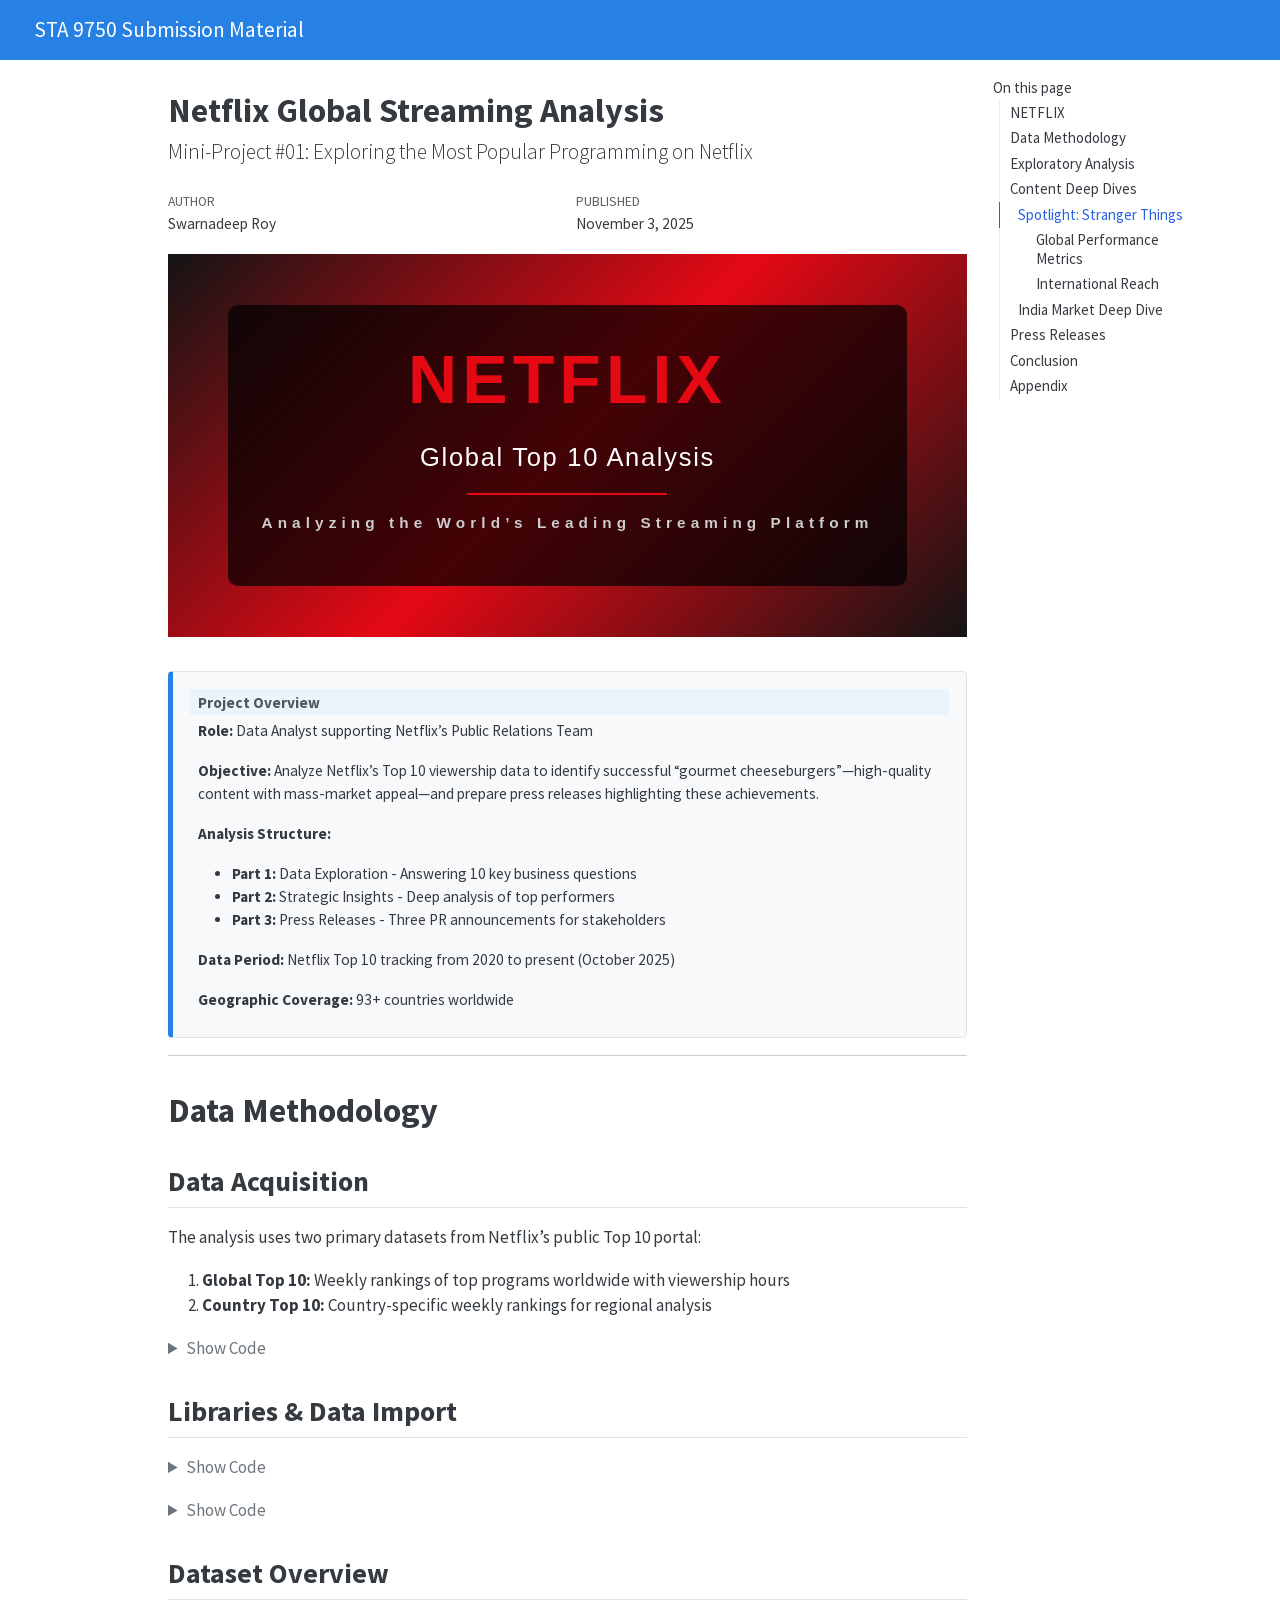
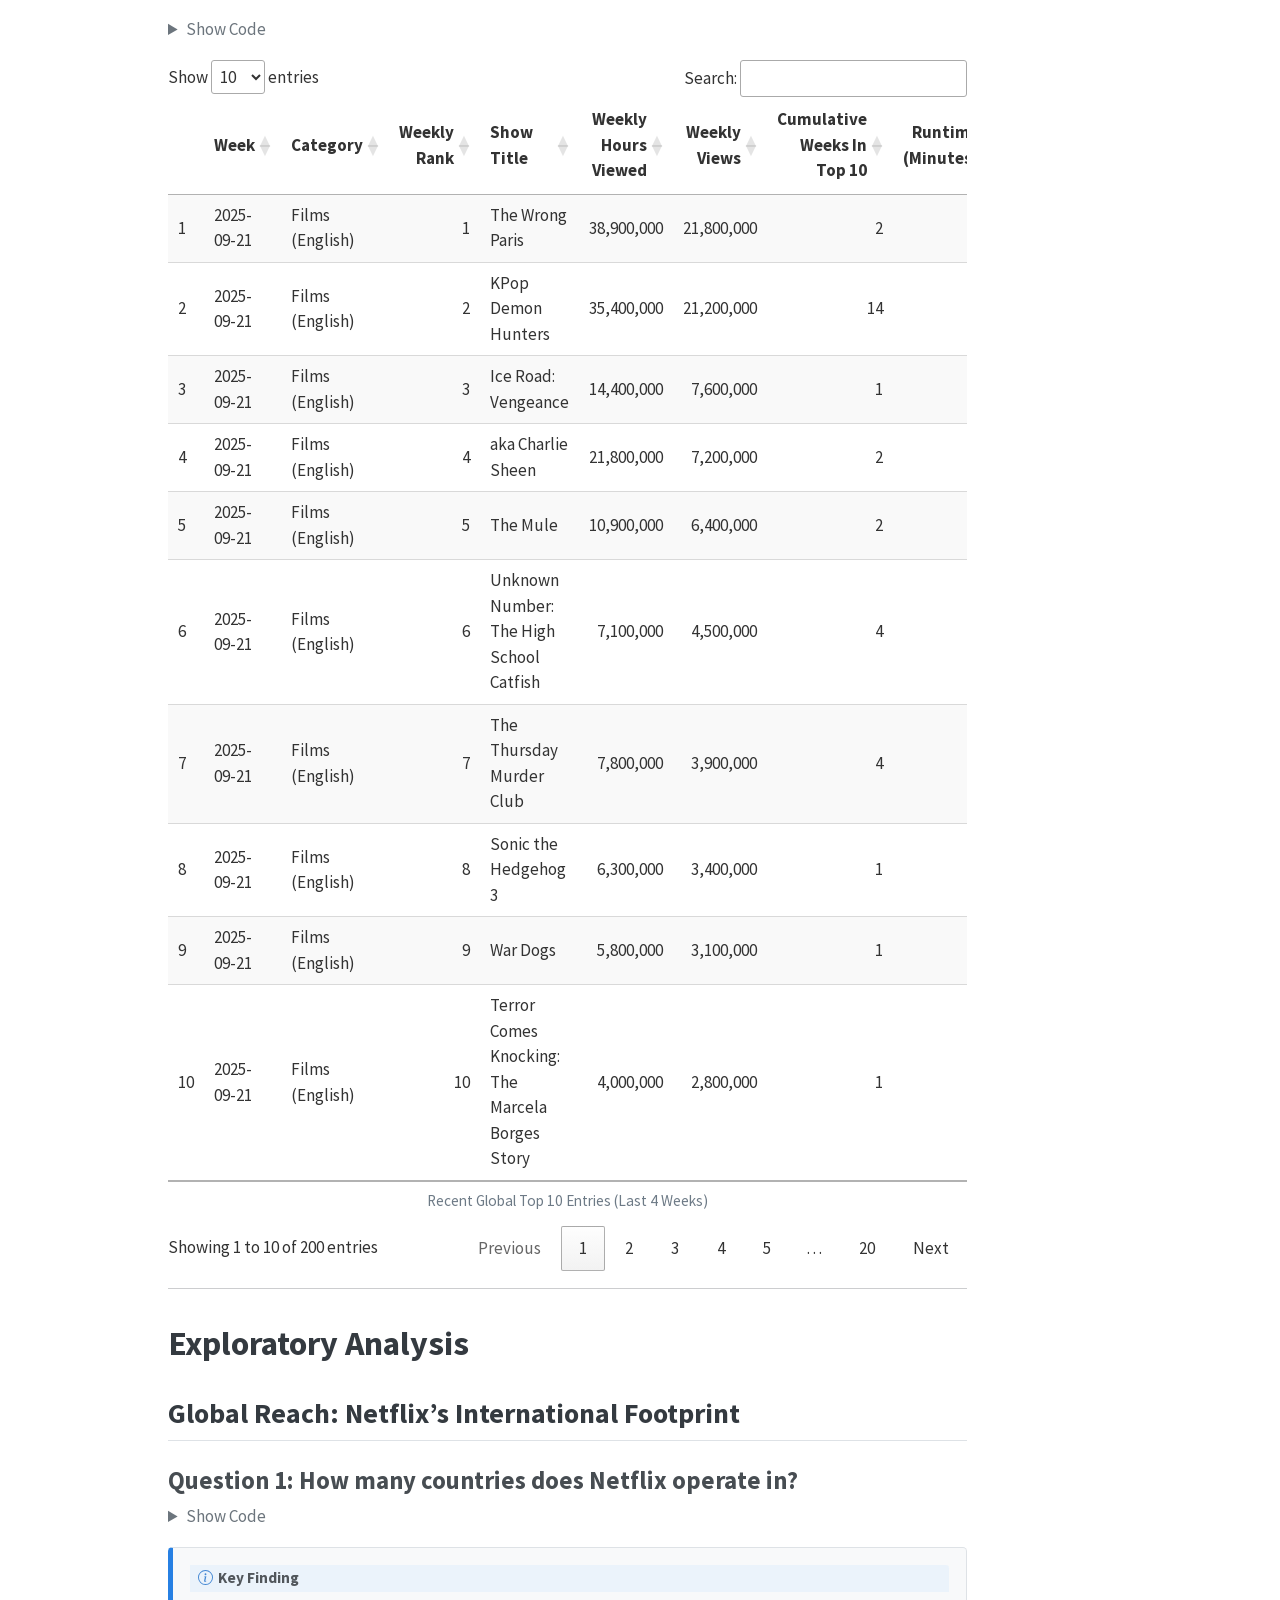
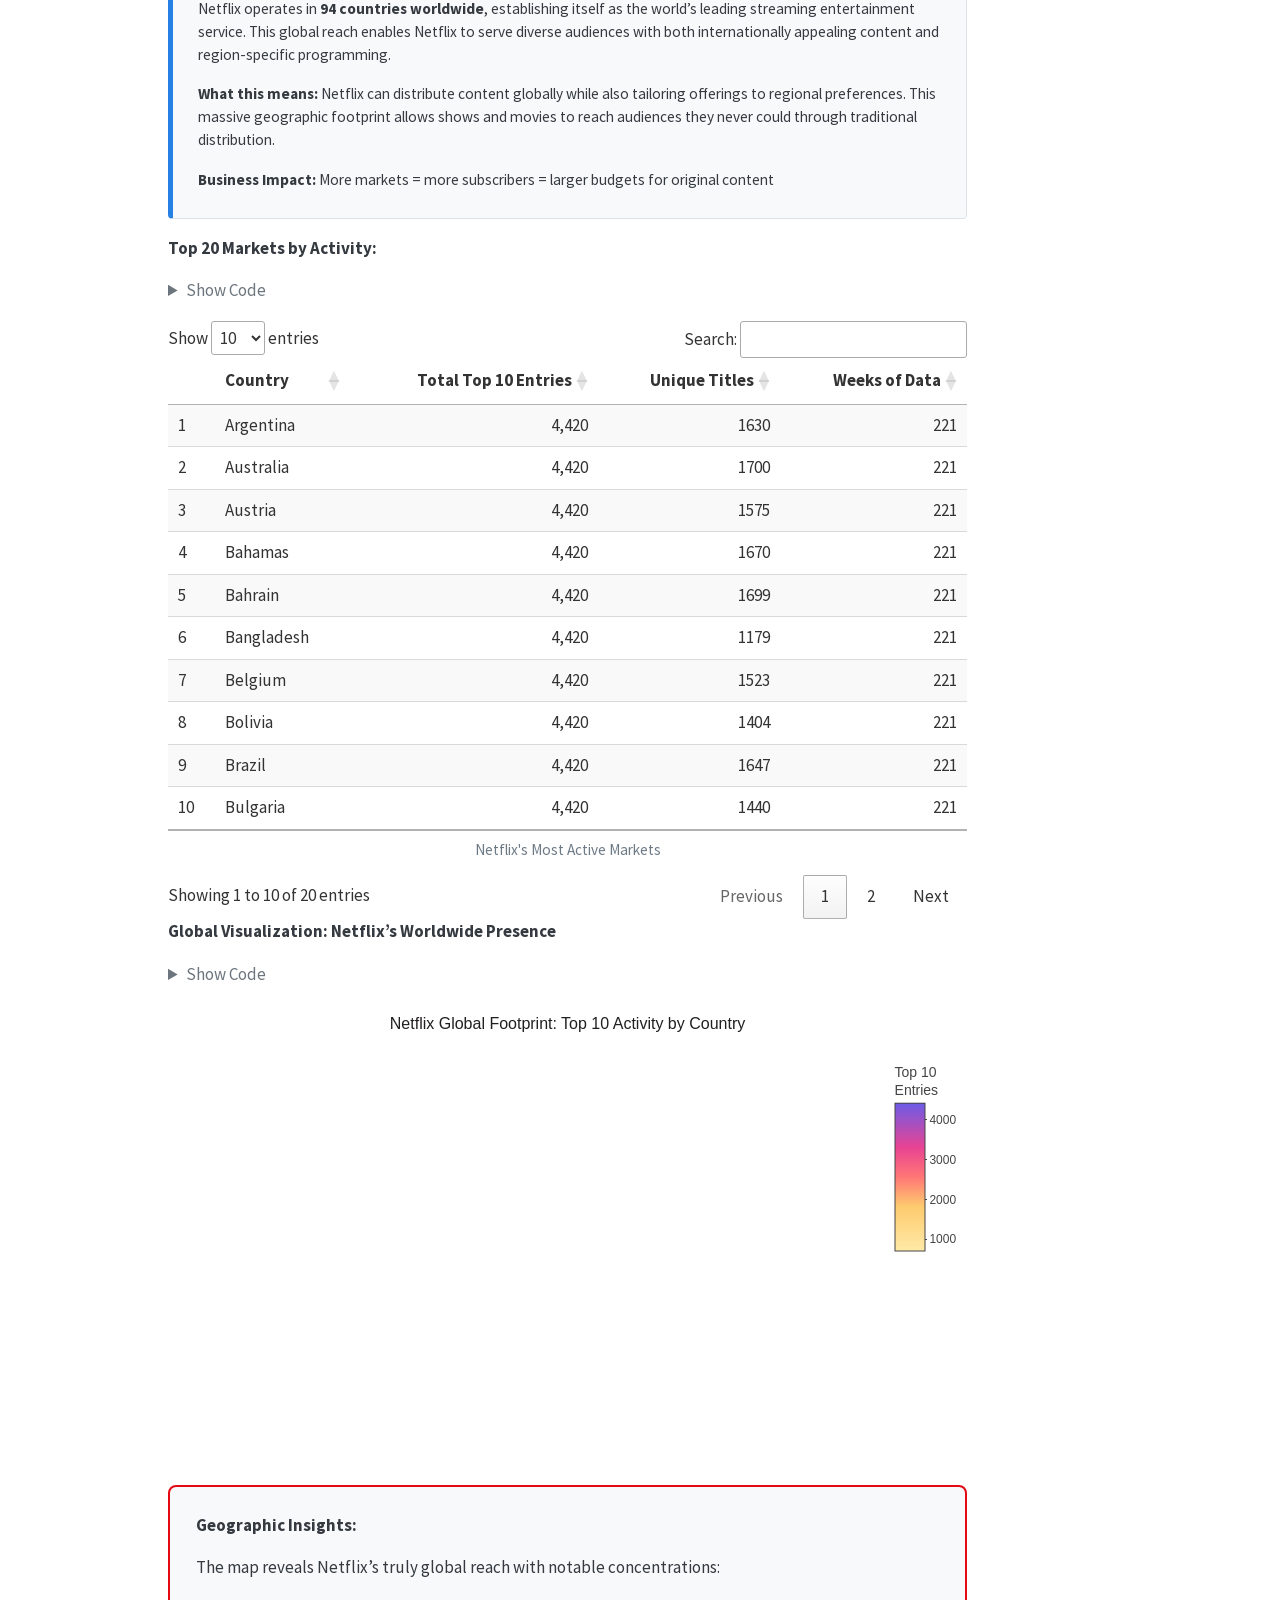
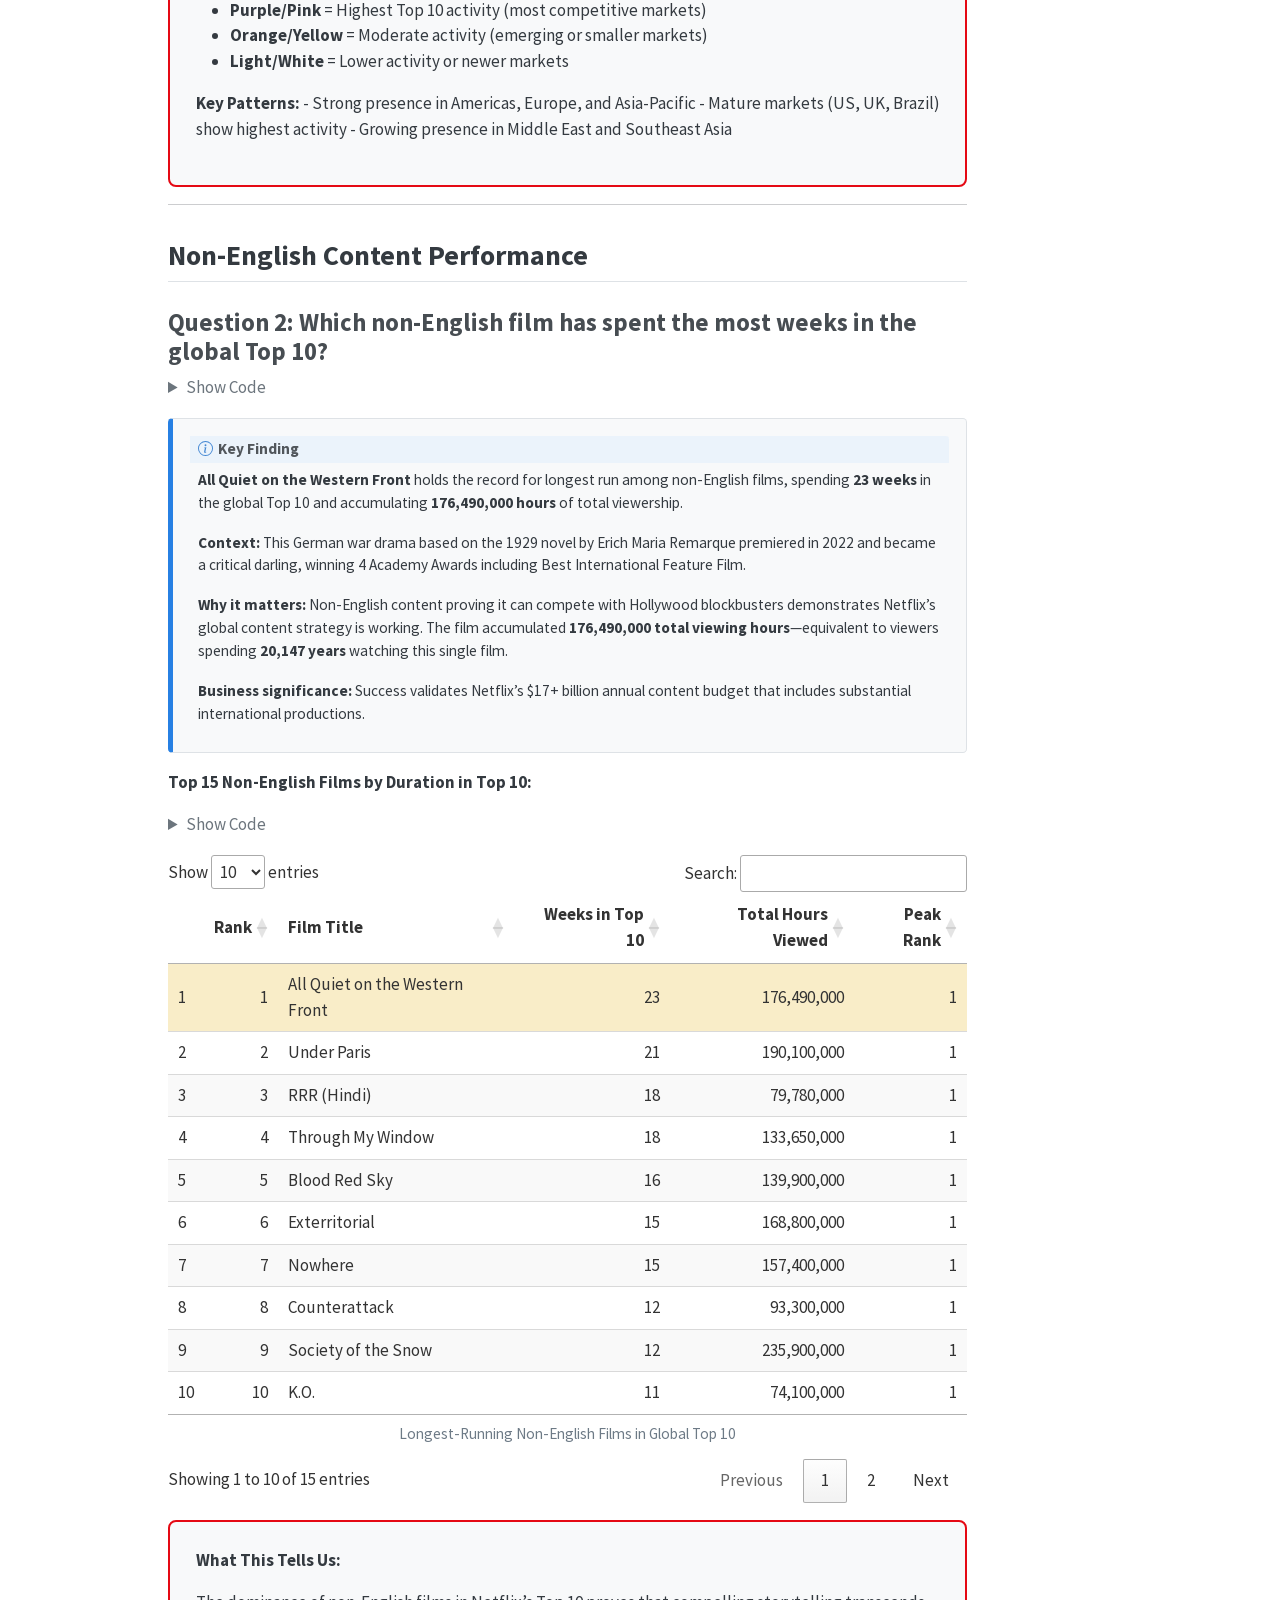
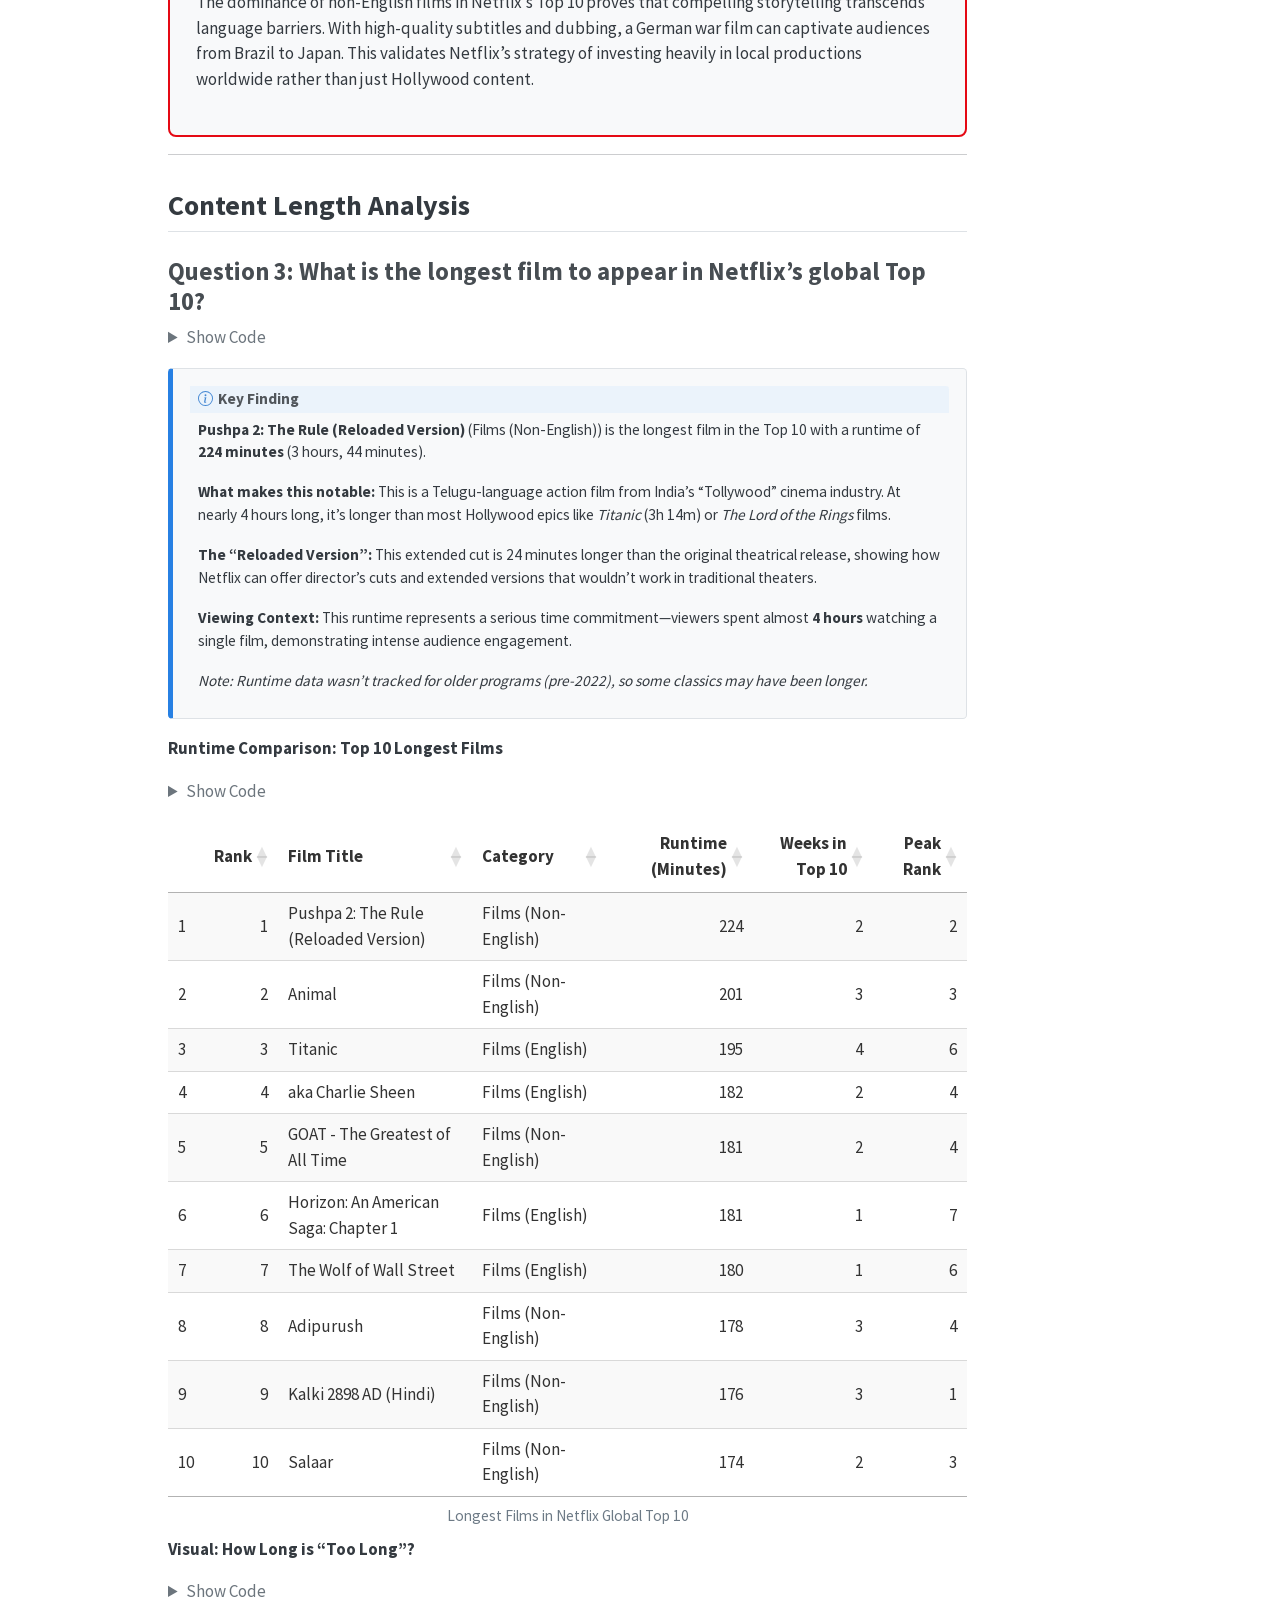
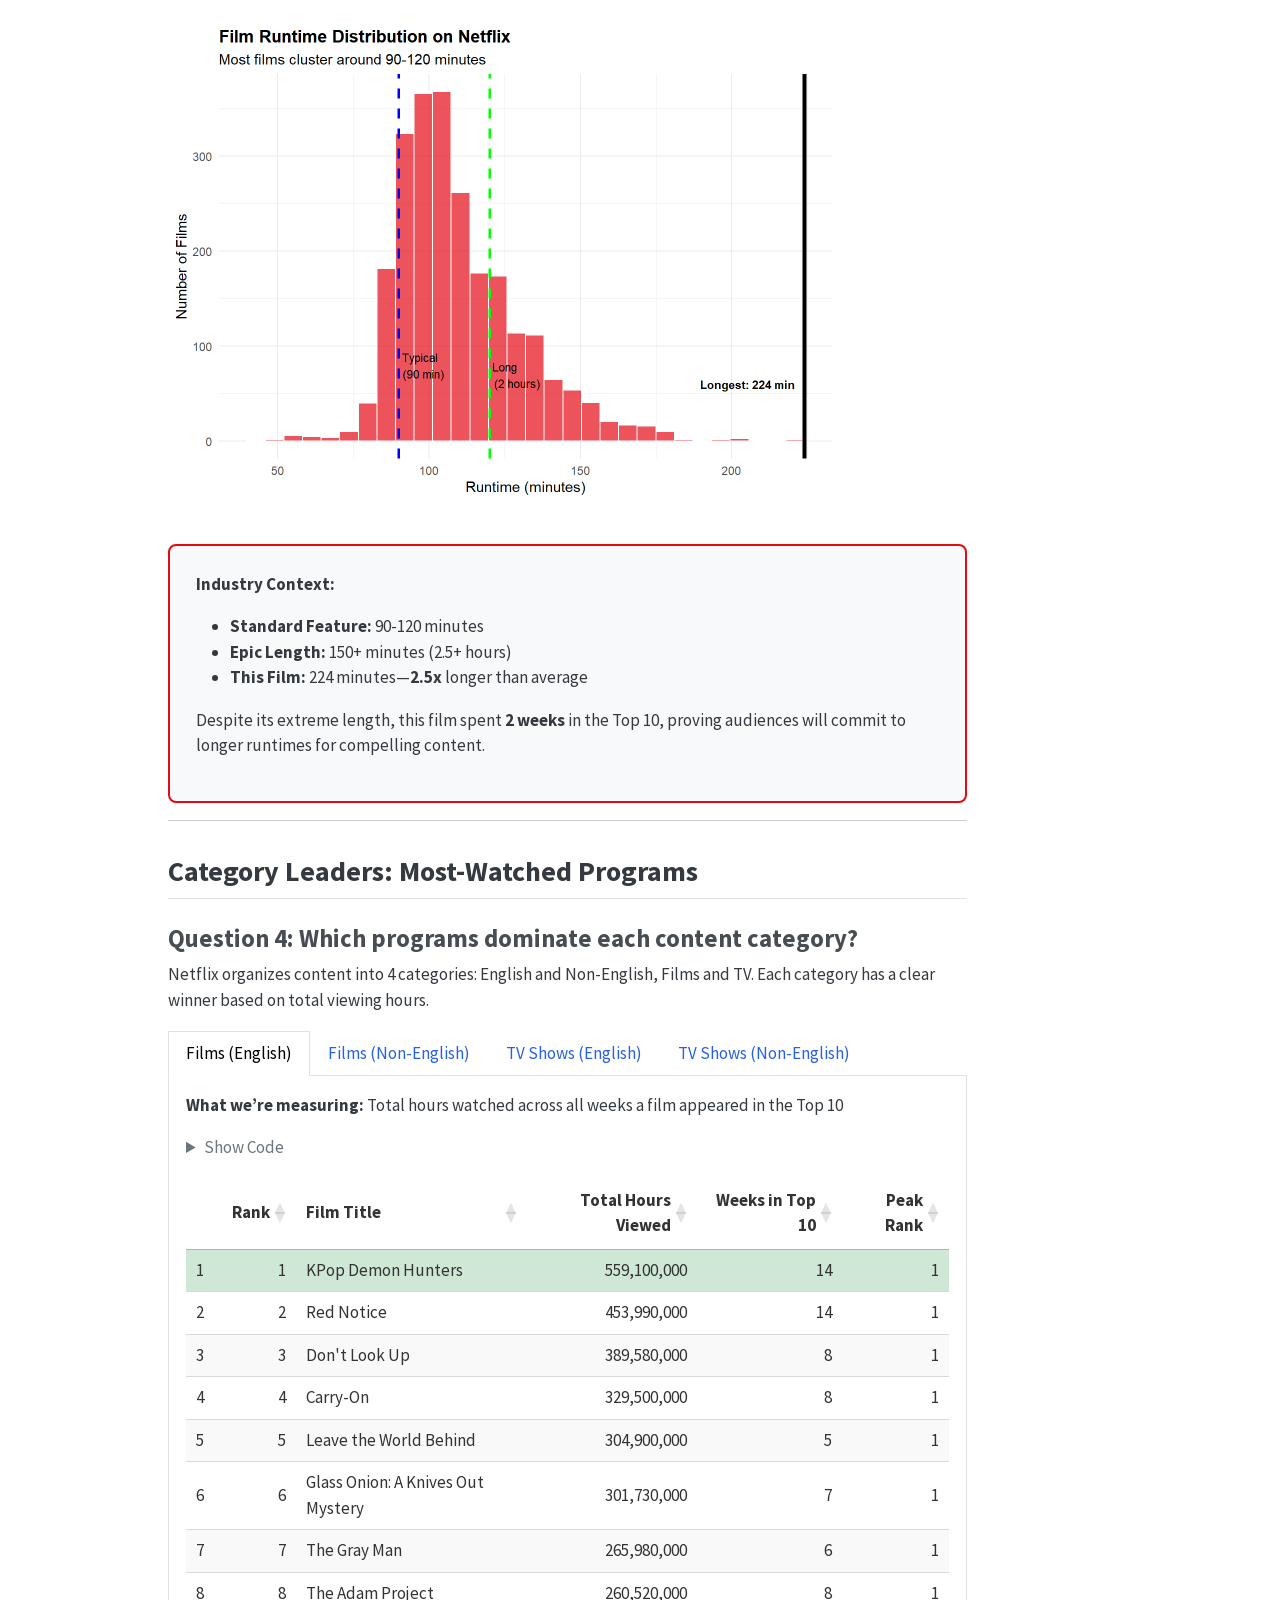
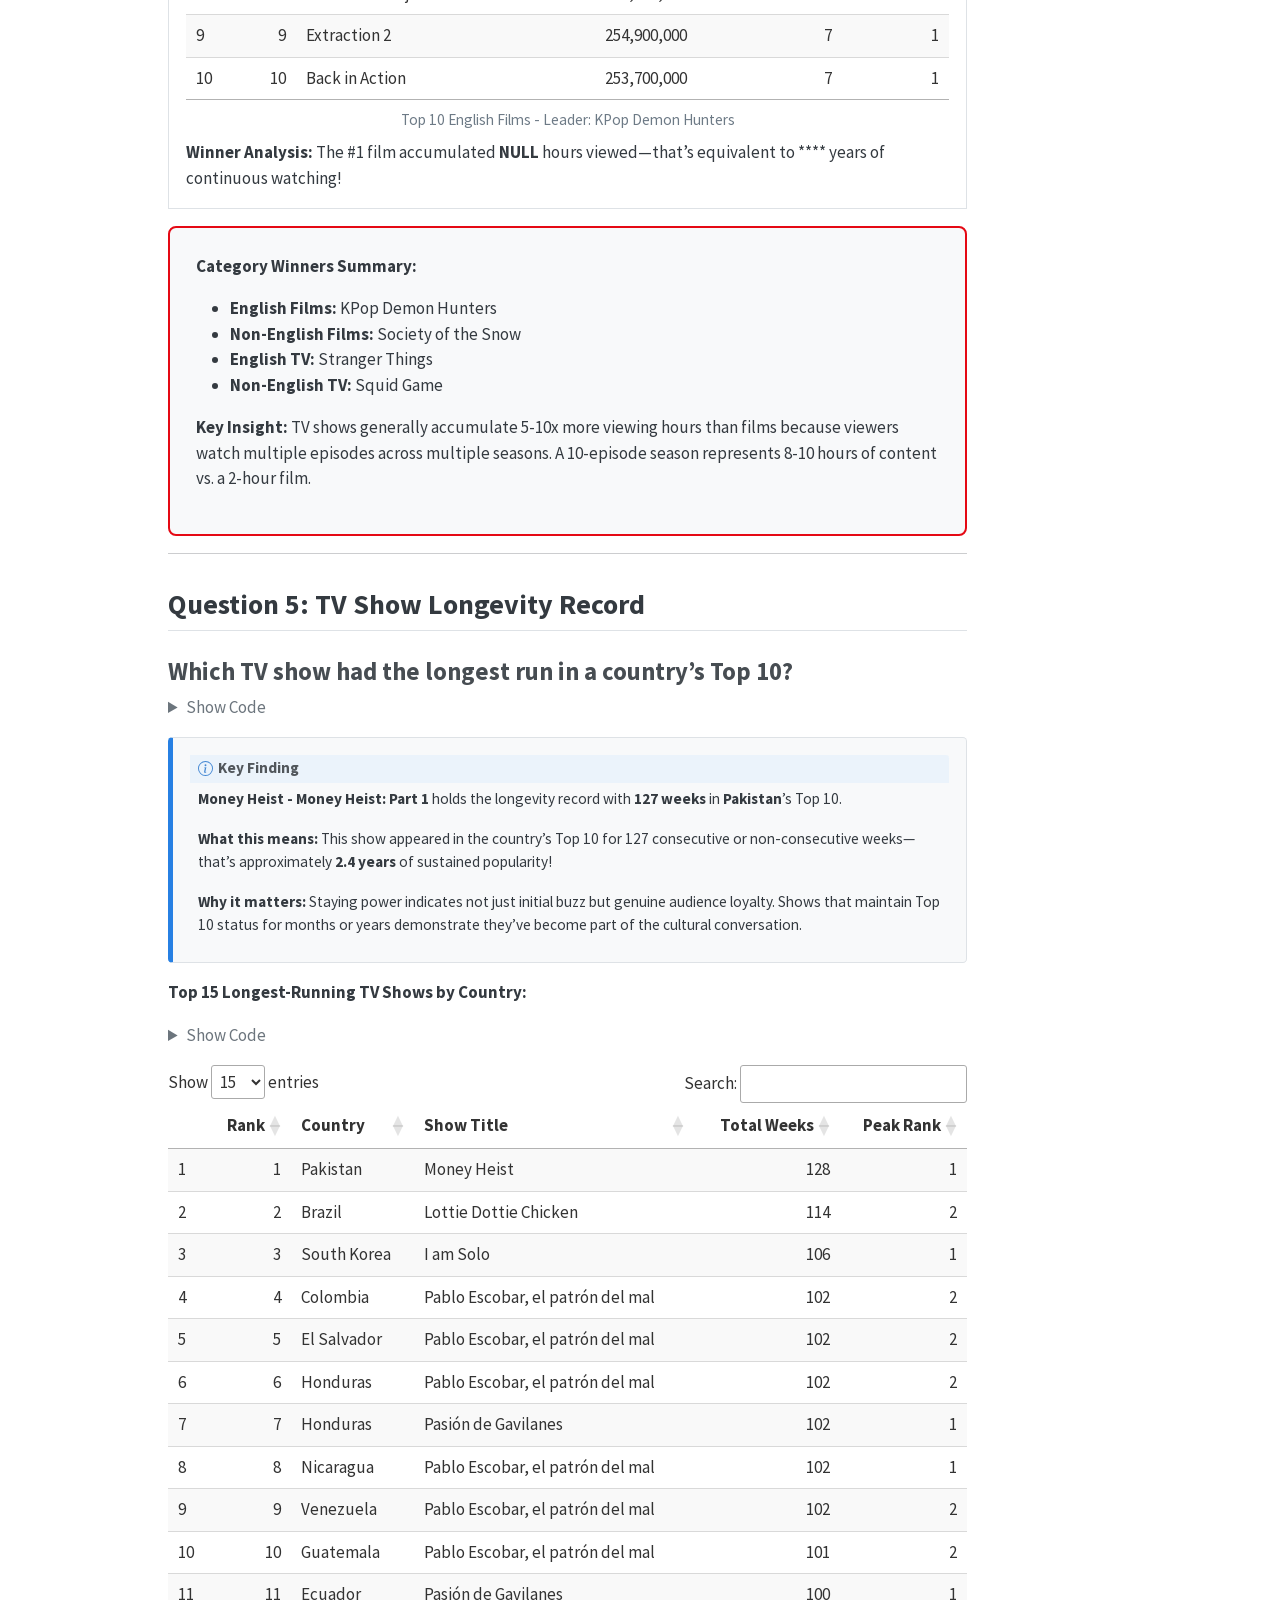
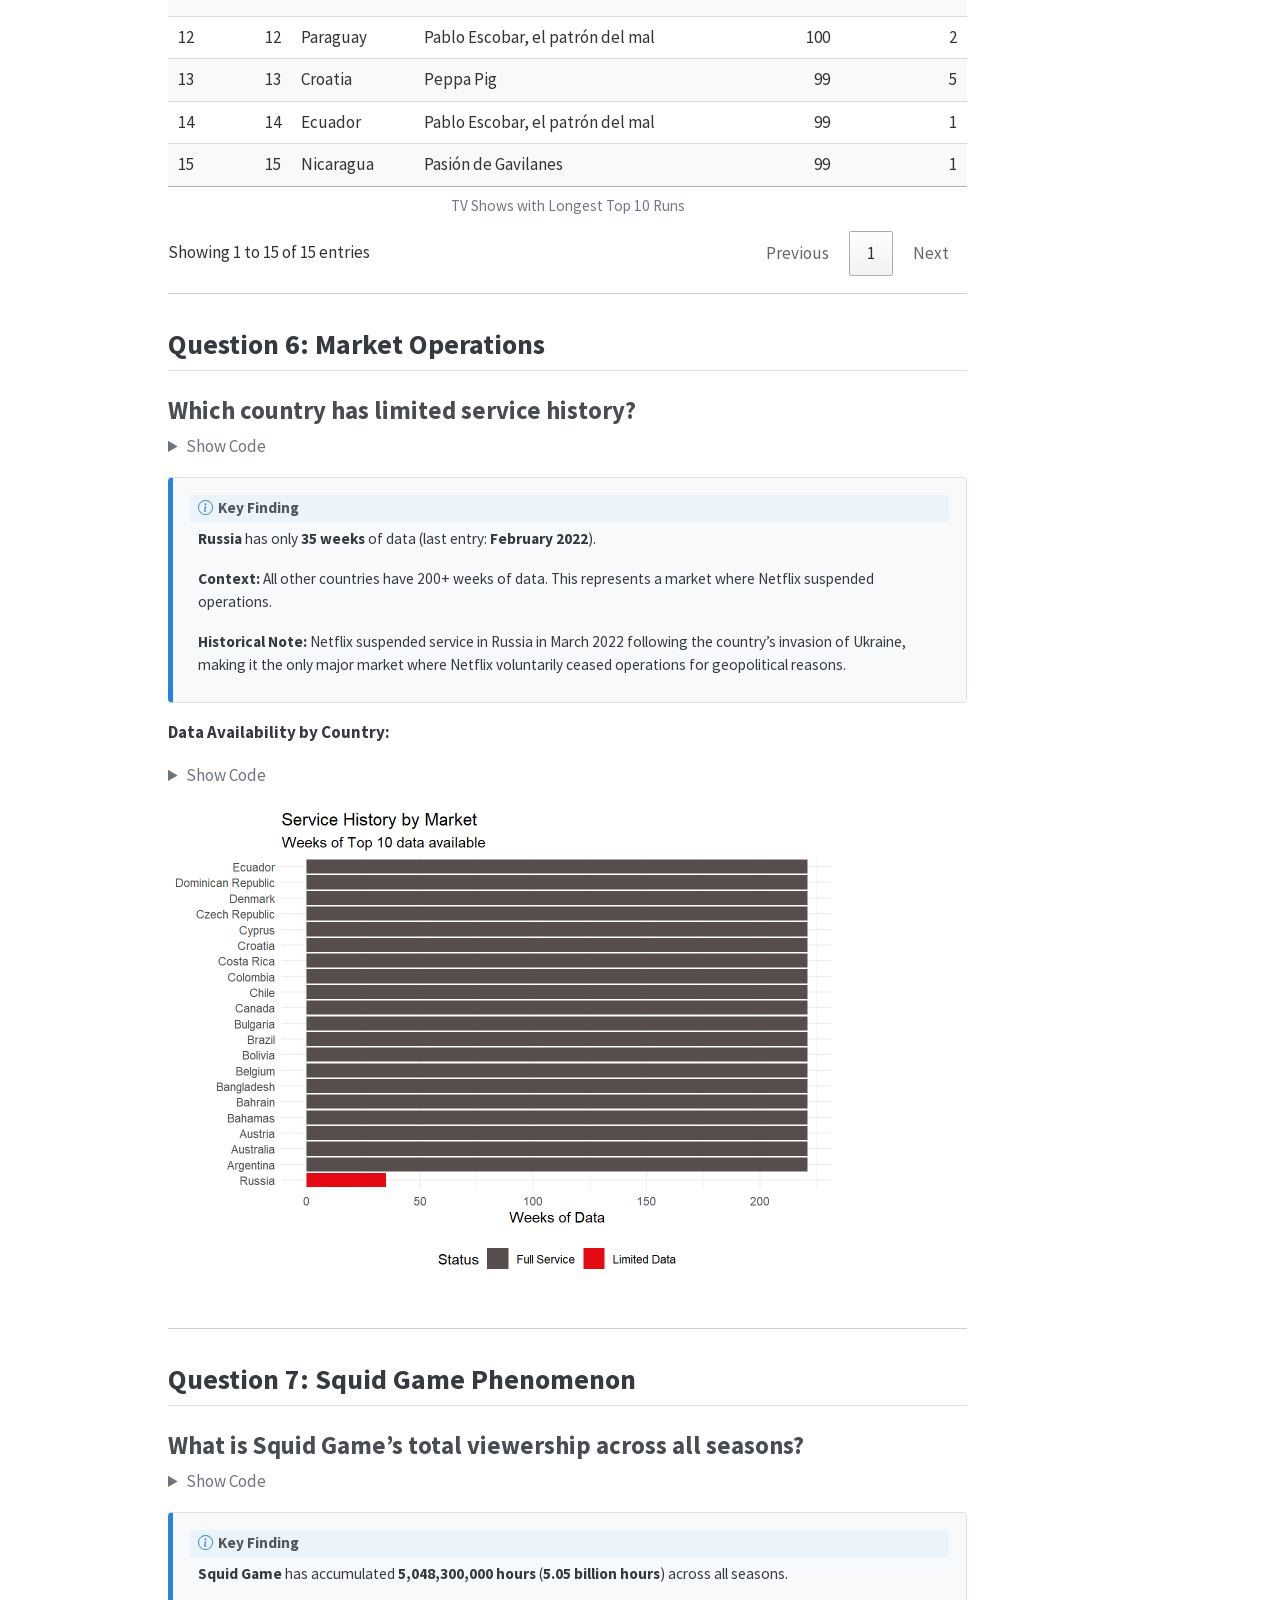
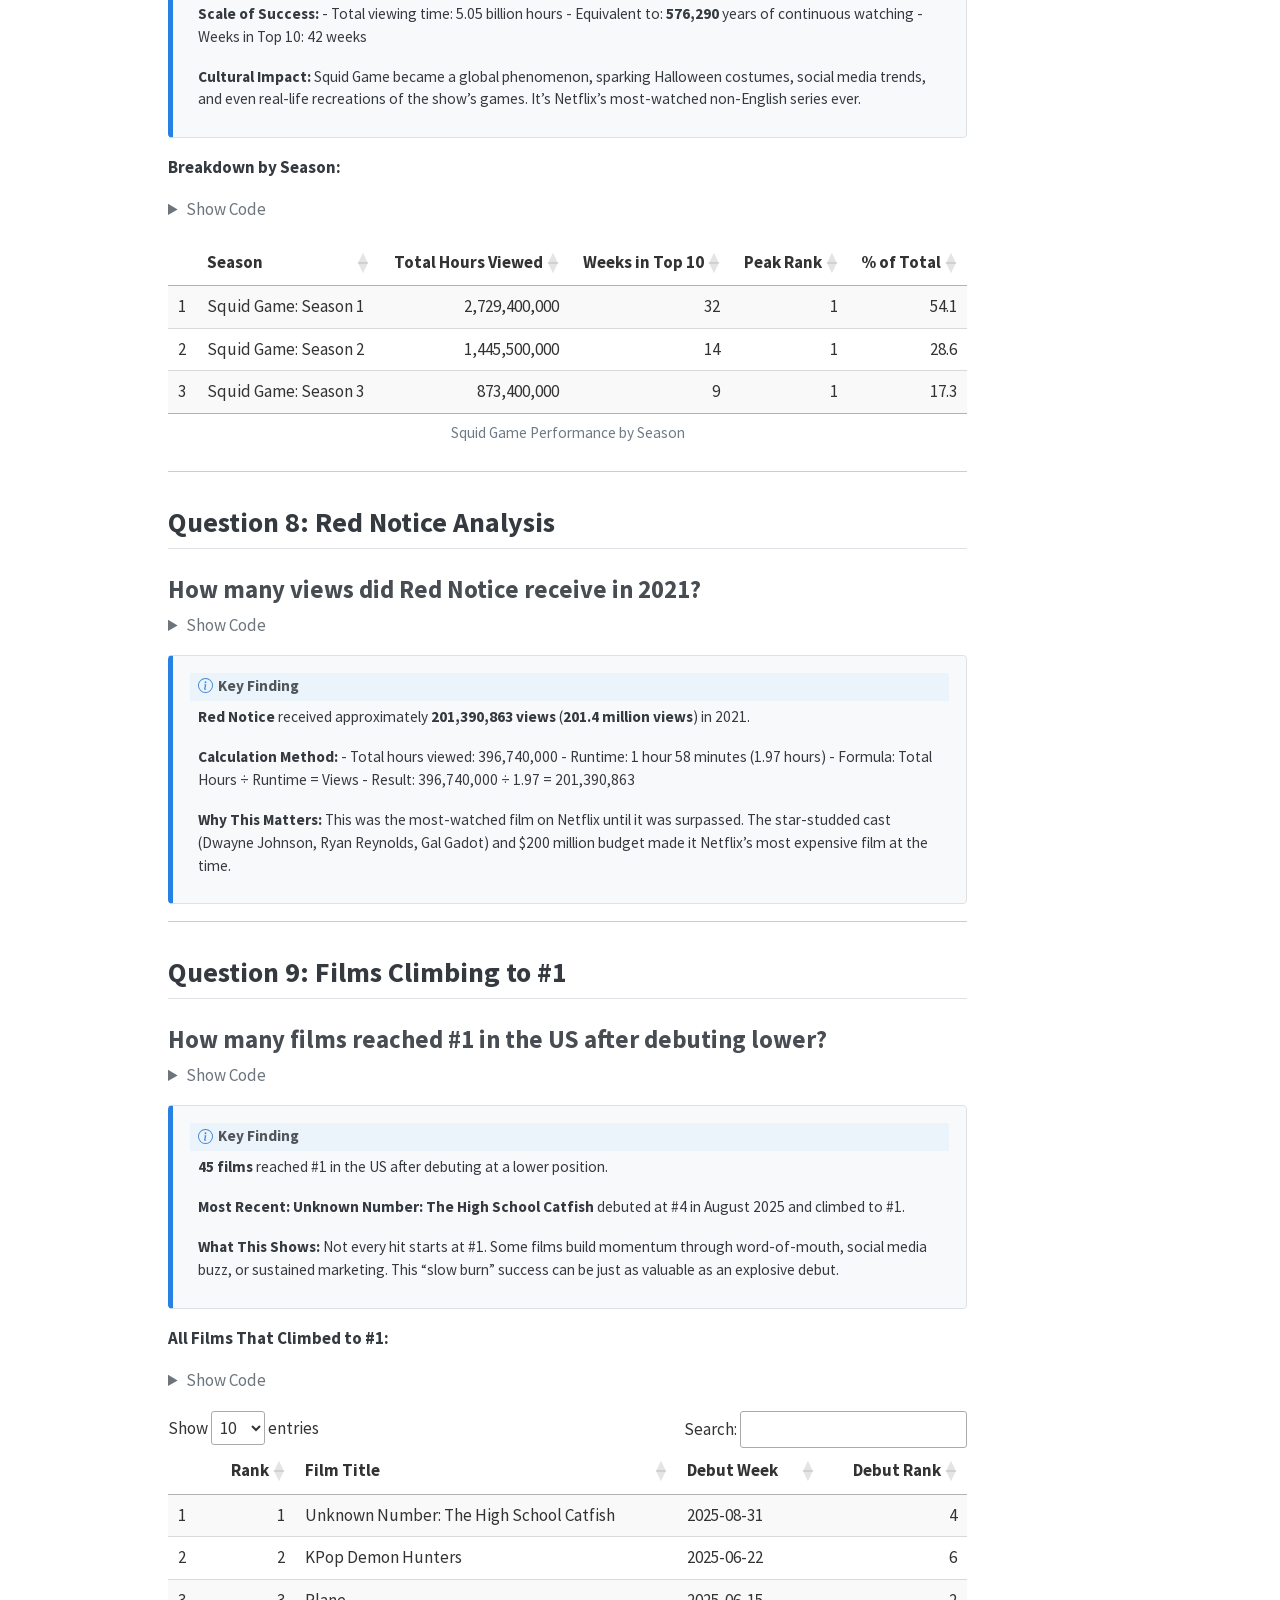
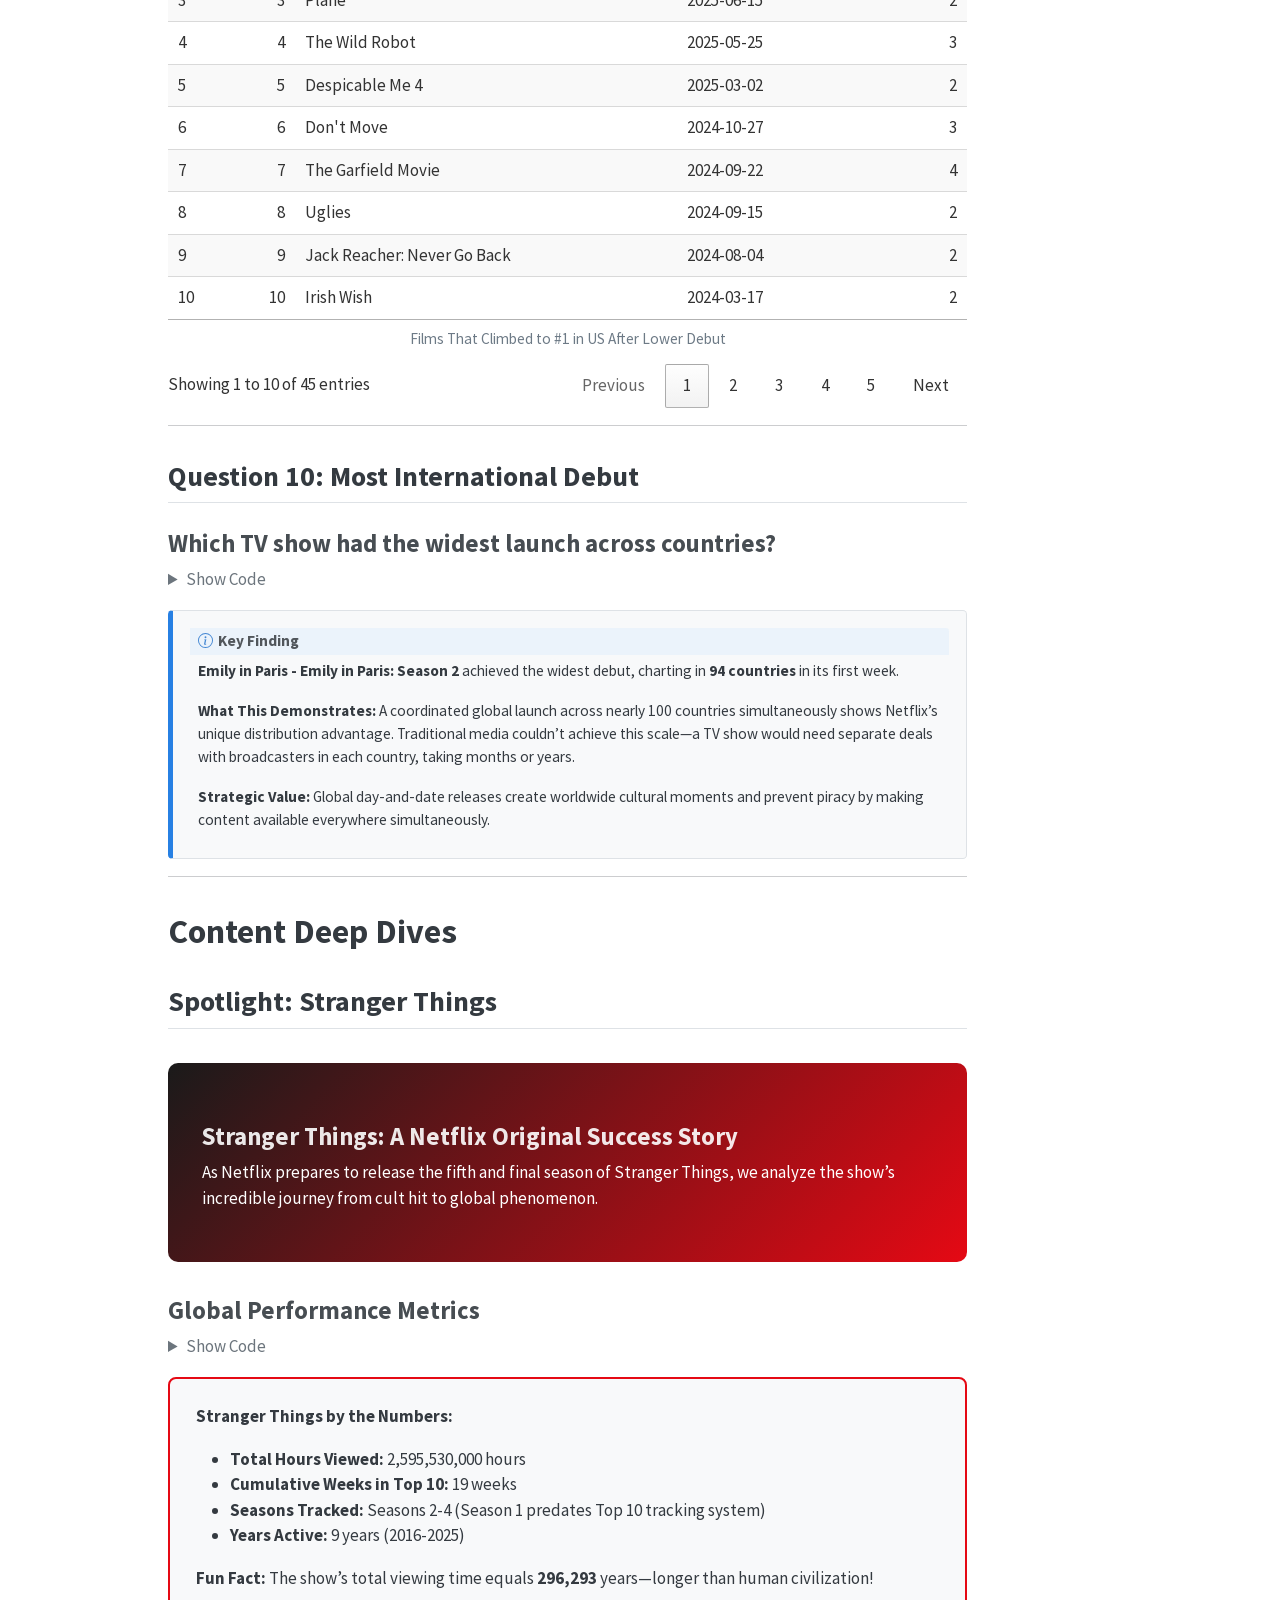
